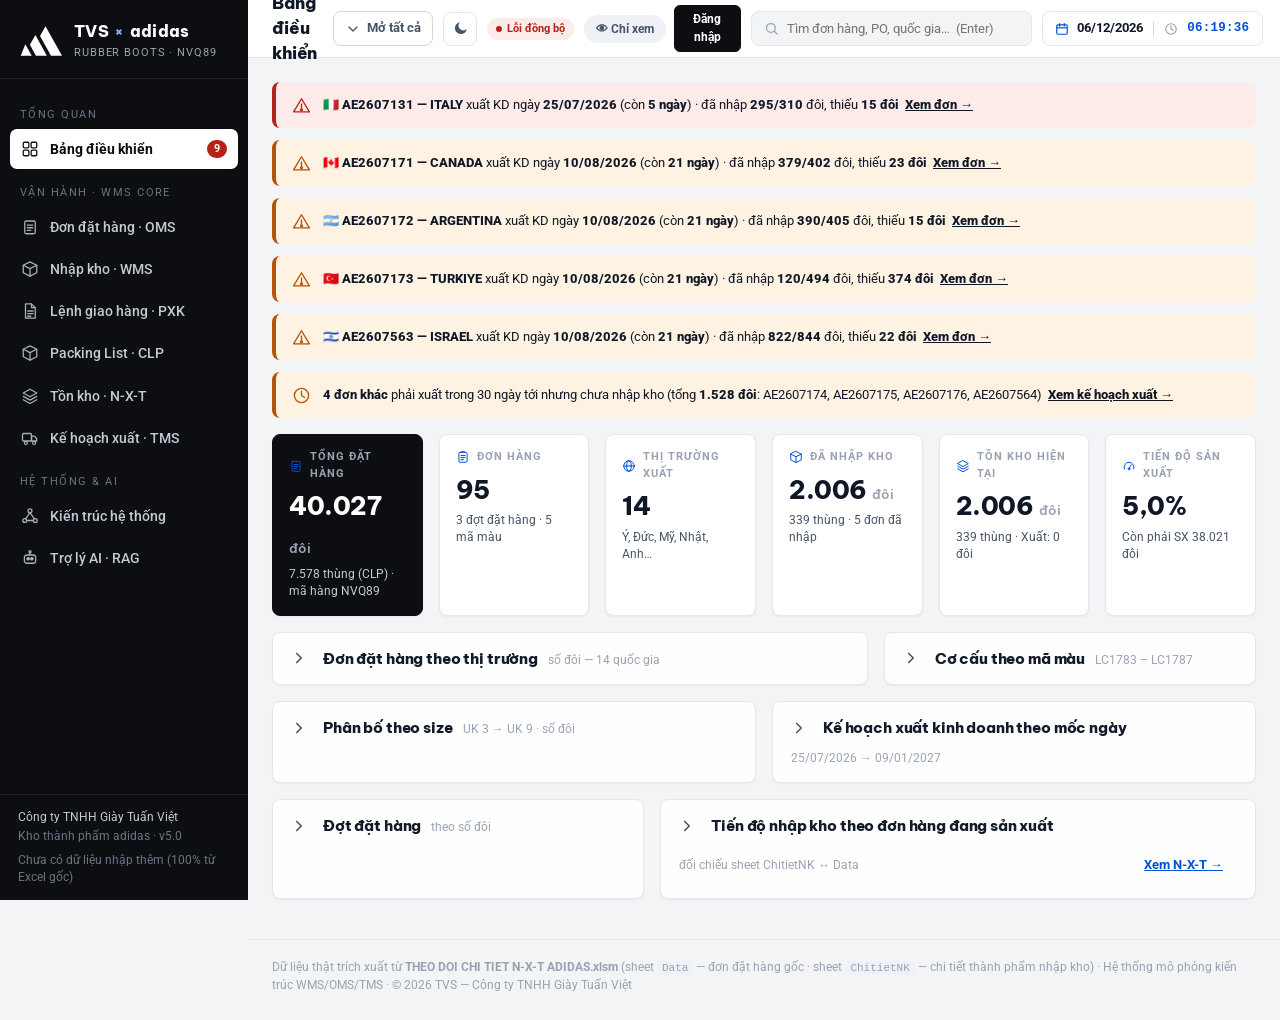
==== TVS-ADIDAS-1FILE.html @ 20b7bfa3 "fix(ui): use theme-aware .row-edited highlight for edited rows in dark and light mode" ====
<!DOCTYPE html>
<html lang="vi">
<head>
<meta charset="UTF-8">
<meta name="viewport" content="width=device-width, initial-scale=1.0">
<!-- BẢN GỘP 1 FILE — sinh tự động bởi tools/build-1file.py (v5.0 · 23/10/2026 14:14) -->
<title>TVS × adidas — Hệ thống quản lý N-X-T Rubber Boots</title>
<meta name="description" content="Hệ thống web quản lý Nhập – Xuất – Tồn thành phẩm Rubber Boots adidas | Công ty TNHH Giày Tuấn Việt (TVS)">
<link rel="icon" href="[data-uri]" type="image/svg+xml">
<meta name="theme-color" content="#0c0e12">
<!-- Font nội dung Roboto + dự phòng tiêu đề Be Vietnam Pro (đủ dấu tiếng Việt) — dùng khi chạy online -->
<link rel="preconnect" href="https://fonts.googleapis.com">
<link rel="preconnect" href="https://fonts.gstatic.com" crossorigin>
<link rel="stylesheet" href="https://fonts.googleapis.com/css2?family=Roboto:wght@400;500;700&family=Be+Vietnam+Pro:wght@600;700;800&display=swap&subset=vietnamese,latin">
<style>
/* ═══════════════════════════════════════════════════════════════════
   TVS × adidas — Hệ thống N-X-T Rubber Boots
   • Tiêu đề: UTM Neo Sans Intel (fallback Be Vietnam Pro — đủ tiếng Việt)
   • Nội dung: Roboto (đủ tiếng Việt)
   • 2 chế độ nền: sáng (mặc định) / tối — tương phản hài hòa
   ═══════════════════════════════════════════════════════════════════ */

/* Font tiêu đề thương hiệu: dùng UTM Neo Sans Intel nếu máy có / đặt tại
   assets/fonts/, nếu không có sẽ tự lùi về Be Vietnam Pro (đủ dấu tiếng Việt) */
@font-face{
  font-family:"UTM Neo Sans Intel";
  src:local("UTM Neo Sans Intel"),
      url("../fonts/UTMNeoSansIntel.woff2") format("woff2"),
      url("../fonts/UTMNeoSansIntel.ttf") format("truetype");
  font-weight:400 800; font-display:swap;
}

:root{
  /* ── Bảng màu SÁNG (mặc định) ── */
  --ink:#0c0e12;            /* sidebar đen than */
  --ink-2:#171a21;
  --paper:#f3f4f6;          /* nền chung */
  --card:#ffffff;
  --soft:#fafbfc;           /* nền phụ nhạt (filters, th) */
  --hover:#f6f8fb;          /* hover hàng bảng */
  --edit:#fff8e6;           /* dòng đã chỉnh sửa (nền sáng) */
  --edit-hover:#fff1cc;
  --edit-border:#f59e0b;
  --line:#e4e7ec;
  --line-2:#d3d8e0;
  --txt:#101828;
  --txt-2:#475467;
  --txt-3:#98a2b3;
  --acc:#0050d8;            /* xanh vận hành */
  --acc-soft:#eaf1ff;
  --ok:#127a3f;  --ok-bg:#e7f6ed;
  --warn:#b45309; --warn-bg:#fef3e2;
  --bad:#b42318; --bad-bg:#fdebe9;
  --neu:#475467; --neu-bg:#eef1f5;
  --sidebar-active:#ffffff; --sidebar-active-txt:#0c0e12;
  --r:8px;
  --shadow:0 1px 2px rgba(16,24,40,.05);
  --shadow-lg:0 12px 32px -8px rgba(16,24,40,.18);
  --mono:"SFMono-Regular",Consolas,"Liberation Mono",Menlo,monospace;
  --head:"UTM Neo Sans Intel","Be Vietnam Pro","Roboto","Segoe UI",Arial,sans-serif;
  --sans:"Roboto","Be Vietnam Pro",-apple-system,BlinkMacSystemFont,"Segoe UI","Helvetica Neue",Arial,sans-serif;
}

/* ── Bảng màu TỐI — tương phản hài hòa (không đen tuyệt đối, dịu mắt) ── */
[data-theme="dark"]{
  --ink:#080b10;
  --ink-2:#11151c;
  --paper:#0f1319;
  --card:#181d25;
  --soft:#1e242e;
  --hover:#222834;
  --edit:#2d2412;           /* dòng đã chỉnh sửa (nền tối — tương phản cao với chữ sáng) */
  --edit-hover:#3a2e16;
  --edit-border:#f59e0b;
  --line:#272d37;
  --line-2:#39414e;
  --txt:#e9edf3;
  --txt-2:#a9b2bf;
  --txt-3:#727c8b;
  --acc:#5b93ff;
  --acc-soft:#15263f;
  --ok:#45cc8b;  --ok-bg:#0f2a1d;
  --warn:#f2b53a; --warn-bg:#31280c;
  --bad:#ff7267;  --bad-bg:#361613;
  --neu:#a9b2bf; --neu-bg:#232a35;
  --sidebar-active:#eaf1ff; --sidebar-active-txt:#0c0e12;
  --shadow:0 1px 2px rgba(0,0,0,.5);
  --shadow-lg:0 14px 34px -8px rgba(0,0,0,.7);
}

*{box-sizing:border-box;margin:0;padding:0}
html{-webkit-text-size-adjust:100%}
body{
  font-family:var(--sans);
  background:var(--paper);
  color:var(--txt);
  font-size:14px;
  line-height:1.5;
}
/* Font tiêu đề (UTM Neo Sans Intel) cho: tiêu đề trang, tên thương hiệu,
   tiêu đề đầu mục thẻ/modal, số liệu KPI lớn, tiêu đề phiếu in */
h1,h2,h3,h4,.font-head,
.topbar-title,.brand-name,.card-h h3,.modal-h h3,.k-val,
.px-title,.px-sec,.px-co{font-family:var(--head);letter-spacing:.005em}
::selection{background:#0050d833}
:root{color-scheme:light}
[data-theme="dark"]{color-scheme:dark}

/* ── Khung app ─────────────────────────────────────────────── */
.app{display:flex;min-height:100vh}
.main{flex:1;min-width:0;display:flex;flex-direction:column}

/* ── Sidebar ───────────────────────────────────────────────── */
.sidebar{
  width:248px;flex-shrink:0;background:var(--ink);color:#e7e9ee;
  display:flex;flex-direction:column;position:sticky;top:0;height:100vh;
  z-index:40;
}
.brand{display:flex;gap:12px;align-items:center;padding:20px 18px 16px;border-bottom:1px solid #ffffff14}
.brand-logo{width:44px;height:34px;color:#fff;display:flex;align-items:flex-end}
.brand-logo svg{width:100%;height:100%}
.brand-name{display:block;font-weight:800;font-size:15.5px;letter-spacing:.02em;color:#fff}
.brand-name em{font-style:normal;color:#8fb3ff;font-weight:600;padding:0 1px}
.brand-sub{display:block;font-size:11px;color:#9aa3b2;letter-spacing:.08em;text-transform:uppercase;margin-top:2px}

.nav{flex:1;overflow-y:auto;padding:14px 10px}
.nav-sec{font-size:10.5px;letter-spacing:.14em;text-transform:uppercase;color:#6b7484;padding:14px 10px 6px}
.n-ico{width:18px;height:18px;flex-shrink:0}
svg.ico{width:14px;height:14px;flex-shrink:0;vertical-align:-2px}
.nav-item{
  display:flex;align-items:center;gap:11px;padding:9px 10px;border-radius:7px;
  color:#c4cad4;cursor:pointer;text-decoration:none;font-size:13.5px;font-weight:500;
  border:1px solid transparent;margin-bottom:2px;transition:background .12s,color .12s;
}
.nav-item .n-ico{width:18px;height:18px;flex-shrink:0;opacity:.85}
.nav-item:hover{background:#ffffff0f;color:#fff}
.nav-item.active{background:#fff;color:var(--ink);font-weight:700}
.nav-item.active .n-ico{opacity:1}
.nav-item .n-badge{margin-left:auto;font-size:10.5px;font-weight:700;background:#ff4d3a;color:#fff;border-radius:99px;padding:1px 7px}
.nav-item.active .n-badge{background:var(--bad)}

.sidebar-foot{padding:14px 18px;border-top:1px solid #ffffff14;font-size:11.5px}
.foot-line{color:#c4cad4}
.foot-line.dim{color:#6b7484;margin-top:2px}

/* ── Topbar ────────────────────────────────────────────────── */
.topbar{
  position:sticky;top:0;z-index:30;background:var(--card);backdrop-filter:blur(8px);
  border-bottom:1px solid var(--line);display:flex;align-items:center;gap:16px;
  padding:0 24px;height:58px;
}
.topbar-title{font-size:16.5px;font-weight:800;letter-spacing:-.01em}
.topbar-tools{margin-left:auto;display:flex;align-items:center;gap:10px}
.global-search{display:flex;align-items:center;gap:8px;background:var(--paper);border:1px solid var(--line);border-radius:8px;padding:7px 12px;width:300px}
.global-search .ico{width:15px;height:15px;color:var(--txt-3)}
.global-search input{border:0;background:transparent;outline:0;font:inherit;font-size:13px;width:100%;color:var(--txt)}
.today-chip{display:flex;align-items:center;gap:8px;border:1px solid var(--line);border-radius:8px;padding:7px 12px;font-weight:700;font-size:12.5px;background:var(--card);white-space:nowrap}
.today-chip .ico{width:14px;height:14px;color:var(--acc)}
.today-chip .clk{color:var(--txt-3)}
.today-chip .clock-sep{width:1px;height:15px;background:var(--line-2);margin:0 2px}
.sys-time{font-family:var(--mono);font-variant-numeric:tabular-nums;font-weight:700;letter-spacing:.02em;color:var(--acc);min-width:64px;display:inline-block;text-align:center}
.theme-btn{display:inline-flex;align-items:center;justify-content:center;width:34px;height:34px;border:1px solid var(--line);border-radius:8px;background:var(--card);color:var(--txt-2);cursor:pointer;flex-shrink:0}
.theme-btn:hover{color:var(--acc);border-color:var(--acc)}
.burger{display:none}

/* ── Nội dung ──────────────────────────────────────────────── */
.content{padding:24px;max-width:1460px;width:100%;margin:0 auto;flex:1}
.page-foot{padding:18px 24px 26px;color:var(--txt-3);font-size:12px;border-top:1px solid var(--line);margin-top:16px}
.page-foot code{font-family:var(--mono);background:var(--neu-bg);padding:1px 5px;border-radius:4px;font-size:11px}

/* ── Thành phần chung ──────────────────────────────────────── */
.card{background:var(--card);border:1px solid var(--line);border-radius:var(--r);box-shadow:var(--shadow)}
.card-h{display:flex;align-items:baseline;gap:10px;padding:15px 18px 0;flex-wrap:wrap}
.card-h h3{font-size:14.5px;font-weight:800;letter-spacing:-.01em}
.card-h .sub{color:var(--txt-3);font-size:12px}
.card-h .spacer{margin-left:auto}
.card-b{padding:14px 18px 18px}

.grid{display:grid;gap:16px}
.g-kpi{grid-template-columns:repeat(6,1fr)}
.g-2{grid-template-columns:1fr 1fr}
.g-3{grid-template-columns:repeat(3,1fr)}
.g-23{grid-template-columns:1.6fr 1fr}
.g-32{grid-template-columns:1fr 1.6fr}
.mt{margin-top:16px}

/* KPI */
.kpi{padding:14px 16px}
.kpi .k-lab{font-size:11px;font-weight:700;letter-spacing:.09em;text-transform:uppercase;color:var(--txt-3);display:flex;align-items:center;gap:7px}
.kpi .k-lab .ico,.kpi .k-lab .n-ico{width:14px;height:14px;color:var(--acc)}
.kpi .k-val{font-size:25px;font-weight:800;letter-spacing:-.02em;margin-top:6px;font-variant-numeric:tabular-nums}
.kpi .k-val small{font-size:12.5px;font-weight:600;color:var(--txt-3);letter-spacing:0}
.kpi .k-sub{font-size:11.5px;color:var(--txt-2);margin-top:3px;font-variant-numeric:tabular-nums}
.kpi.kpi-acc{background:var(--ink);border-color:var(--ink);color:#fff}
.kpi.kpi-acc .k-lab{color:#9aa3b2}.kpi.kpi-acc .k-lab .ico{color:#8fb3ff}
.kpi.kpi-acc .k-sub{color:#c4cad4}

/* Badge trạng thái */
.bdg{display:inline-flex;align-items:center;gap:5px;font-size:11px;font-weight:700;border-radius:99px;padding:2.5px 9px;white-space:nowrap}
.bdg::before{content:"";width:6px;height:6px;border-radius:50%;background:currentColor}
.bdg.ok{color:var(--ok);background:var(--ok-bg)}
.bdg.warn{color:var(--warn);background:var(--warn-bg)}
.bdg.bad{color:var(--bad);background:var(--bad-bg)}
.bdg.neu{color:var(--neu);background:var(--neu-bg)}
.bdg.acc{color:var(--acc);background:var(--acc-soft)}
.bdg.plain::before{display:none}

/* Chip màu sản phẩm */
.color-dot{display:inline-block;width:10px;height:10px;border-radius:3px;margin-right:6px;vertical-align:0;box-shadow:inset 0 0 0 1px rgba(0,0,0,.12)}

/* Cảnh báo */
.alert{border-left:4px solid var(--bad);background:var(--bad-bg);border-radius:8px;padding:13px 16px;display:flex;gap:12px;align-items:flex-start}
.alert.warn{border-color:var(--warn);background:var(--warn-bg)}
.alert .a-ico{width:19px;height:19px;color:var(--bad);flex-shrink:0;margin-top:1px}
.alert.warn .a-ico{color:var(--warn)}
.alert b{font-weight:800}
.alert .a-t{font-size:13px}

/* ── Bảng dữ liệu ──────────────────────────────────────────── */
.tbl-wrap{overflow-x:auto;border-radius:0 0 var(--r) var(--r)}
table.tbl{width:100%;border-collapse:collapse;font-size:12.8px}
.tbl th{
  text-align:left;font-size:10.8px;letter-spacing:.08em;text-transform:uppercase;
  color:var(--txt-3);font-weight:700;padding:9px 12px;border-bottom:1px solid var(--line-2);
  background:var(--soft);white-space:nowrap;position:sticky;top:0;
}
.tbl td{padding:8.5px 12px;border-bottom:1px solid var(--line);vertical-align:middle;white-space:nowrap}
.tbl tr:last-child td{border-bottom:0}
.tbl tbody tr:hover{background:var(--hover)}
.tbl .num{text-align:right;font-variant-numeric:tabular-nums;font-weight:600}
.tbl .mono{font-family:var(--mono);font-size:11.8px}
.tbl .clickable{cursor:pointer}
.tbl .neg{color:var(--bad);font-weight:800}
.tbl .pos{color:var(--ok);font-weight:700}
.tbl tfoot td{background:var(--soft);font-weight:800;border-top:2px solid var(--line-2)}

/* Thanh tiến độ */
.pbar{height:7px;background:var(--neu-bg);border-radius:99px;overflow:hidden;min-width:70px}
.pbar>i{display:block;height:100%;border-radius:99px;background:var(--acc)}
.pbar.ok>i{background:var(--ok)} .pbar.warn>i{background:var(--warn)} .pbar.bad>i{background:var(--bad)}
.pline{display:flex;align-items:center;gap:10px}
.pline .pv{font-size:11.5px;font-weight:700;color:var(--txt-2);font-variant-numeric:tabular-nums;white-space:nowrap}

/* ── Bộ lọc ────────────────────────────────────────────────── */
.filters,.card .filters{display:flex;flex-direction:row;gap:10px;flex-wrap:wrap;align-items:center;padding:14px 18px;border-bottom:1px solid var(--line)}
.f-input,.f-select{
  border:1px solid var(--line-2);border-radius:7px;background:var(--card);font:inherit;
  font-size:12.8px;padding:7.5px 10px;color:var(--txt);outline:0;
}
.f-input:focus,.f-select:focus{border-color:var(--acc);box-shadow:0 0 0 3px #0050d81f}
.f-input{width:220px;flex:0 0 auto}
.f-select{width:auto;min-width:130px;max-width:240px;flex:0 0 auto}
.f-chipcount{font-size:12px;color:var(--txt-2);margin-left:auto;font-variant-numeric:tabular-nums}
.btn{
  display:inline-flex;align-items:center;gap:7px;border:1px solid var(--line-2);background:var(--card);
  border-radius:7px;padding:7.5px 13px;font:inherit;font-size:12.8px;font-weight:700;cursor:pointer;color:var(--txt);
}
.btn:hover{border-color:var(--txt-3)}
.btn.primary{background:var(--ink);border-color:var(--ink);color:#fff}
.btn.primary:hover{background:#000}
.btn.ghost{border-color:transparent;color:var(--acc)}
.btn .ico{width:14px;height:14px}

/* Tabs con trong trang */
.seg{display:inline-flex;background:var(--neu-bg);border-radius:8px;padding:3px;gap:2px}
.seg button{border:0;background:transparent;font:inherit;font-size:12.5px;font-weight:700;color:var(--txt-2);padding:6px 14px;border-radius:6px;cursor:pointer}
.seg button.on{background:var(--card);color:var(--txt);box-shadow:var(--shadow)}

/* Phân trang */
.pager{display:flex;align-items:center;gap:8px;padding:12px 18px;font-size:12.5px;color:var(--txt-2)}
.pager .btn{padding:5px 10px}
.pager .pg-info{margin-left:auto;font-variant-numeric:tabular-nums}

/* ── Modal chi tiết ────────────────────────────────────────── */
.modal-back{position:fixed;inset:0;background:#0c0e12b8;z-index:80;display:none;align-items:flex-start;justify-content:center;padding:5vh 16px;overflow-y:auto}
.modal-back.open{display:flex}
.modal{background:var(--card);border-radius:12px;max-width:880px;width:100%;box-shadow:var(--shadow-lg);overflow:hidden;animation:pop .18s ease}
@keyframes pop{from{transform:translateY(10px);opacity:0}to{transform:none;opacity:1}}
.modal-h{display:flex;align-items:center;gap:12px;padding:16px 20px;border-bottom:1px solid var(--line);background:var(--soft)}
.modal-h h3{font-size:16px;font-weight:800}
.modal-x{margin-left:auto;border:0;background:var(--neu-bg);width:30px;height:30px;border-radius:8px;font-size:15px;cursor:pointer;font-weight:700;color:var(--txt-2)}
.modal-b{padding:18px 20px 22px}

/* Ma trận size */
.size-matrix{display:grid;grid-template-columns:repeat(auto-fit,minmax(86px,1fr));gap:8px}
.sm-cell{border:1px solid var(--line);border-radius:8px;padding:8px 10px;text-align:center}
.sm-cell .s{font-size:10.5px;font-weight:800;letter-spacing:.06em;color:var(--txt-3);text-transform:uppercase}
.sm-cell .v{font-size:17px;font-weight:800;font-variant-numeric:tabular-nums;margin-top:2px}
.sm-cell .m{font-size:10.5px;color:var(--txt-3);font-variant-numeric:tabular-nums}
.sm-cell.hit{border-color:#9db8f0;background:var(--acc-soft)}
.sm-cell.short{border-color:#f0b4ad;background:var(--bad-bg)}
.sm-cell.full{border-color:#a8d9bc;background:var(--ok-bg)}

/* ── Timeline (nhập kho / kế hoạch xuất) ───────────────────── */
.tl{position:relative;padding-left:26px}
.tl::before{content:"";position:absolute;left:8px;top:6px;bottom:6px;width:2px;background:var(--line-2)}
.tl-item{position:relative;padding:0 0 20px}
.tl-item:last-child{padding-bottom:2px}
.tl-dot{position:absolute;left:-26px;top:4px;width:18px;height:18px;border-radius:50%;background:var(--card);border:2px solid var(--acc);display:flex;align-items:center;justify-content:center}
.tl-dot::after{content:"";width:6px;height:6px;border-radius:50%;background:var(--acc)}
.tl-item.done .tl-dot{border-color:var(--ok)} .tl-item.done .tl-dot::after{background:var(--ok)}
.tl-item.late .tl-dot{border-color:var(--bad)} .tl-item.late .tl-dot::after{background:var(--bad)}
.tl-date{font-size:12px;font-weight:800;letter-spacing:.03em;color:var(--txt-2);text-transform:uppercase}
.tl-main{font-size:13.5px;margin-top:2px}

/* ── Sơ đồ kiến trúc WMS ───────────────────────────────────── */
.arch{display:flex;flex-direction:column;gap:14px;align-items:stretch}
.arch-row{display:grid;gap:14px}
.arch-row.r3{grid-template-columns:1fr 1fr 1fr}
.arch-node{border:1.5px solid var(--line-2);border-radius:10px;background:var(--card);padding:14px 16px;position:relative}
.arch-node h4{font-size:13.5px;font-weight:800;display:flex;align-items:center;gap:8px}
.arch-node h4 .tag{font-size:9.5px;font-weight:800;letter-spacing:.1em;background:var(--neu-bg);color:var(--txt-2);border-radius:5px;padding:2px 6px}
.arch-node ul{list-style:none;margin-top:8px;display:flex;flex-direction:column;gap:4px}
.arch-node li{font-size:12.3px;color:var(--txt-2);padding-left:14px;position:relative}
.arch-node li::before{content:"";position:absolute;left:2px;top:7px;width:5px;height:5px;border-radius:2px;background:var(--acc)}
.arch-node.hub{background:var(--ink);border-color:var(--ink);color:#fff}
.arch-node.hub h4{color:#fff}
.arch-node.hub li{color:#c4cad4}
.arch-node.hub li::before{background:#8fb3ff}
.arch-hub-grid{display:grid;grid-template-columns:repeat(5,1fr);gap:10px;margin-top:12px}
.hub-mod{background:#ffffff10;border:1px solid #ffffff22;border-radius:8px;padding:10px;text-align:center}
.hub-mod .hm-ico{width:22px;height:22px;margin:0 auto 6px;color:#8fb3ff}
.hub-mod .hm-t{font-size:11.3px;font-weight:700;color:#e7e9ee;line-height:1.3}
.arch-link{display:flex;justify-content:center;color:var(--txt-3)}
.arch-link svg{width:20px;height:26px}
.arch-flow{font-size:10.5px;font-weight:700;letter-spacing:.06em;text-transform:uppercase;color:var(--txt-3);text-align:center;margin-top:4px}

/* Thẻ RAG */
.rag-card{border:1px solid var(--line);border-radius:10px;padding:14px 16px;background:var(--card);display:flex;gap:14px}
.rag-num{font-size:22px;font-weight:800;color:var(--acc);font-variant-numeric:tabular-nums;line-height:1}
.rag-card h4{font-size:13.5px;font-weight:800}
.rag-card p{font-size:12.3px;color:var(--txt-2);margin-top:4px}
.rag-card .use{margin-top:7px;font-size:11.5px;color:var(--acc);font-weight:700}

/* ── Trợ lý AI ─────────────────────────────────────────────── */
.chat-wrap{display:grid;grid-template-columns:1fr 300px;gap:16px;align-items:start}
.chat{display:flex;flex-direction:column;height:calc(100vh - 210px);min-height:480px}
.chat-log{flex:1;overflow-y:auto;padding:18px;display:flex;flex-direction:column;gap:14px}
.msg{max-width:82%;border-radius:12px;padding:10px 14px;font-size:13.3px;line-height:1.55}
.msg.user{align-self:flex-end;background:var(--ink);color:#fff;border-bottom-right-radius:4px}
.msg.bot{align-self:flex-start;background:var(--paper);border:1px solid var(--line);border-bottom-left-radius:4px}
.msg.bot .steps{display:flex;flex-wrap:wrap;gap:5px;margin-bottom:8px}
.msg.bot .step{font-size:10.3px;font-weight:700;letter-spacing:.04em;background:var(--card);border:1px solid var(--line-2);border-radius:99px;padding:2px 8px;color:var(--txt-2)}
.msg.bot .step.hot{border-color:#9db8f0;color:var(--acc);background:var(--acc-soft)}
.msg.bot table{margin-top:8px;border-collapse:collapse;font-size:12px;background:var(--card);border-radius:6px;overflow:hidden}
.msg.bot table th,.msg.bot table td{border:1px solid var(--line);padding:4.5px 9px;text-align:right}
.msg.bot table th{background:var(--soft);font-size:10.3px;text-transform:uppercase;letter-spacing:.05em;color:var(--txt-3)}
.msg.bot table td:first-child,.msg.bot table th:first-child{text-align:left}
.msg.bot b{font-weight:800}
.chat-in{display:flex;gap:8px;padding:12px;border-top:1px solid var(--line)}
.chat-in input{flex:1;border:1px solid var(--line-2);border-radius:8px;padding:10px 13px;font:inherit;font-size:13.3px;outline:0}
.chat-in input:focus{border-color:var(--acc);box-shadow:0 0 0 3px #0050d81f}
.quick-qs{display:flex;flex-direction:column;gap:7px}
.quick-qs button{text-align:left;border:1px solid var(--line);background:var(--card);border-radius:8px;padding:9px 12px;font:inherit;font-size:12.3px;cursor:pointer;color:var(--txt-2)}
.quick-qs button:hover{border-color:var(--acc);color:var(--acc);background:var(--acc-soft)}

/* ── Phân quyền: viewer bị ẩn mọi nút thao tác dữ liệu ─────── */
.role-viewer .need-edit{display:none!important}
.view-only{display:none}
.role-viewer .view-only{display:inline}
.user-chip{display:inline-flex;align-items:center;gap:6px;font-size:12px;font-weight:700;border-radius:99px;padding:5px 12px;white-space:nowrap}
.user-chip.editor{background:var(--ok-bg);color:var(--ok)}
.user-chip.viewer{background:var(--neu-bg);color:var(--txt-2)}

/* Ghi chú nhỏ */
.note{font-size:11.8px;color:var(--txt-3)}
.legend{display:flex;gap:14px;flex-wrap:wrap;font-size:11.8px;color:var(--txt-2);align-items:center}
.legend .l-i{display:flex;align-items:center;gap:6px}
.legend .sw{width:10px;height:10px;border-radius:3px}

/* Heat cell */
.heat{display:inline-block;min-width:46px;text-align:right;padding:2px 7px;border-radius:5px;font-variant-numeric:tabular-nums;font-weight:600}

/* ── Form nhập liệu ────────────────────────────────────────── */
.frm label{display:flex;flex-direction:column;gap:4px;font-size:11.5px;font-weight:700;color:var(--txt-2);letter-spacing:.02em}
.frm input,.frm select{
  border:1px solid var(--line-2);border-radius:7px;padding:8px 10px;font:inherit;font-size:13px;
  font-weight:500;color:var(--txt);outline:0;background:var(--card);width:100%;
}
.frm input:focus,.frm select:focus{border-color:var(--acc);box-shadow:0 0 0 3px #0050d81f}
.cell-in{border:1px solid var(--line-2);border-radius:6px;padding:5px 8px;font:inherit;font-size:12.8px;width:90px;text-align:right;outline:0;font-variant-numeric:tabular-nums;background:var(--card);color:var(--txt)}
.f-input,.f-select{color:var(--txt)}
.cell-in:focus{border-color:var(--acc);box-shadow:0 0 0 2px #0050d81f}
.cell-in.bad{border-color:var(--bad);background:var(--bad-bg)}
.cell-in.note-in{width:130px;text-align:left}
.btn.small{padding:4.5px 9px;font-size:11.8px;border-radius:6px}
.btn.danger{color:var(--bad);border-color:#f0b4ad}
.btn.danger:hover{background:var(--bad-bg)}
.btn:disabled{opacity:.45;cursor:not-allowed}
.modal.wide{max-width:1080px}

/* Wizard */
.steps-bar{display:flex;gap:8px;margin-bottom:14px;flex-wrap:wrap}
.stp{font-size:11.5px;font-weight:800;padding:5px 12px;border-radius:99px;background:var(--neu-bg);color:var(--txt-3)}
.stp.on{background:var(--ink);color:#fff}
.stp.done{background:var(--ok-bg);color:var(--ok)}
.chk-list{border:1px solid var(--line);border-radius:8px;max-height:34vh;overflow-y:auto}
.chkline{display:flex;align-items:center;gap:10px;padding:8px 12px;border-bottom:1px solid var(--line);font-size:12.8px;cursor:pointer}
.chkline:last-child{border-bottom:0}
.chkline:hover{background:var(--hover)}
.chkline.sel{background:var(--acc-soft)}
.chkline input{accent-color:var(--acc);width:15px;height:15px}
.chkline .num-col{width:104px;text-align:right;font-variant-numeric:tabular-nums;font-weight:700;flex-shrink:0}
.chkline.chk-head{background:var(--soft);font-size:10.5px;font-weight:800;letter-spacing:.05em;
  text-transform:uppercase;color:var(--txt-3);cursor:default;border-bottom:1px solid var(--line-2);
  border-radius:8px 8px 0 0;padding:7px 12px}
.chkline.chk-head:hover{background:var(--soft)}
.chkline.chk-head .num-col{font-weight:800}
.pos{color:var(--ok);font-weight:700}
.spin{width:38px;height:38px;border:4px solid var(--neu-bg);border-top-color:var(--acc);border-radius:50%;margin:0 auto;animation:spn .8s linear infinite}
@keyframes spn{to{transform:rotate(360deg)}}

/* Toast */
#toasts{position:fixed;right:18px;bottom:18px;z-index:120;display:flex;flex-direction:column;gap:8px;max-width:380px}
.toast{background:var(--ink);color:#fff;border-radius:10px;padding:11px 15px;font-size:12.8px;box-shadow:var(--shadow-lg);animation:tin .22s ease;border-left:4px solid var(--acc)}
.toast.ok{border-left-color:#3ccb7f}
.toast.warn{border-left-color:#f2a20c}
.toast.out{opacity:0;transform:translateY(6px);transition:all .3s}
@keyframes tin{from{opacity:0;transform:translateY(8px)}to{opacity:1;transform:none}}

/* ── Phiếu xuất kho (mẫu 03/XKNB) ──────────────────────────── */
.phieu-wrap{background:#eef0f3;padding:18px;display:flex;flex-direction:column;gap:18px}
.px-page{background:#fff;border:1px solid var(--line-2);padding:22px 26px 14px;font-size:12px;line-height:1.45;color:#111;max-width:960px;margin:0 auto;width:100%;display:flex;flex-direction:column;position:relative;box-shadow:0 1px 4px rgba(16,24,40,.08)}
.px-page.land{max-width:1200px}
.px-orient{display:inline-flex;background:var(--neu-bg);border-radius:7px;padding:2px;gap:2px}
.px-orient button{border:0;background:transparent;font:inherit;font-size:11.5px;font-weight:700;color:var(--txt-2);padding:4px 11px;border-radius:5px;cursor:pointer;display:inline-flex;align-items:center;gap:5px}
.px-orient button.on{background:var(--ink);color:#fff}
.px-cont-info{font-size:11.5px;color:#333;border:1px dotted #c9ced6;border-radius:6px;padding:6px 10px;margin-bottom:8px}
.px-carry td,td.px-carry{text-align:right!important;color:#667085;font-style:italic;border-left:1px solid #6b7280!important;border-right:1px solid #6b7280!important}
.px-foot{display:flex;justify-content:space-between;gap:10px;border-top:1px solid #c9ced6;margin-top:auto;padding-top:6px;font-size:10.2px;color:#555;flex-shrink:0}
.px-foot .px-pageno{font-weight:800;color:#111}
.px-mix{font-size:9.6px;font-weight:600;color:#333;white-space:nowrap}
.mix-bd{font-size:11px;color:var(--txt-2);font-weight:600}
.row-mix{background:var(--edit)}
.phieu{background:#fff;border:1px solid var(--line-2);padding:22px 26px;font-size:12px;color:#111;max-width:960px;margin:0 auto}
.px-head{display:flex;justify-content:space-between;gap:18px;align-items:flex-start}
.px-co{font-weight:800;font-size:13px}
.px-co-sub{font-size:11px;color:#333}
.px-form-no{text-align:right;font-size:10.2px;max-width:330px;color:#333}
.px-title{text-align:center;font-size:19px;font-weight:800;letter-spacing:.02em;margin:14px 0 12px}
.px-info{display:grid;grid-template-columns:1fr 1fr;gap:0 26px}
.px-row{display:flex;border-bottom:1px dotted #c9ced6;padding:3.5px 0;gap:8px}
.px-lab{width:158px;flex-shrink:0;font-weight:700;color:#333;font-size:11.2px}
.px-val{flex:1;font-size:11.8px}
.px-sec{font-weight:800;font-size:12.5px;margin:14px 0 6px;letter-spacing:.04em}
.px-tbl{width:100%;border-collapse:collapse;font-size:11px}
.px-tbl th,.px-tbl td{border:1px solid #6b7280;padding:3.5px 5px;text-align:left}
.px-tbl th{background:#f1f3f6;font-size:10px;text-transform:uppercase;letter-spacing:.02em;text-align:center}
.px-tbl .nw{white-space:nowrap}
.px-tbl .c{text-align:center}.px-tbl .r{text-align:right;font-variant-numeric:tabular-nums}
.px-tbl .px-total td{font-weight:800;background:#f7f8fa}
/* Khối ký xác nhận — theo hình mẫu: dải tiêu đề navy, 6 vai trò */
.px-sign-tbl{width:100%;border-collapse:collapse;margin-top:8px;table-layout:fixed}
.px-sign-tbl th{
  background:#1f4e79;color:#fff;font-size:10.8px;font-weight:800;letter-spacing:.02em;
  border:1px solid #16385a;padding:5px 4px;text-align:left;
}
.px-sign-tbl td{border:1px solid #9aa3b2;border-top:0;vertical-align:top;padding:7px 8px 6px;font-size:10.6px}
.px-sign-tbl .px-ky{color:#555;font-style:italic}
.px-sign-tbl .px-sign-space{height:92px}   /* ô to — đủ chỗ chữ ký + ghi họ tên */
.px-sign-tbl i{font-style:normal;color:#111;display:block;border-top:1px dotted #c9ced6;padding-top:4px}

/* Chế độ NÉN (tự co dòng khi trang cuối ít dòng + khối ký) */
.px-page.compact .px-tbl th{padding:2.5px 4px;font-size:9.4px}
.px-page.compact .px-tbl td{padding:2px 4px;font-size:10px}
.px-page.compact .px-mix{font-size:8.8px}
.px-page.compact .px-sign-tbl th{padding:3.5px 4px;font-size:10px}
.px-page.compact .px-sign-tbl td{padding:3px 5px;font-size:9.6px}
.px-page.compact .px-sign-tbl .px-sign-space{height:64px}
.px-page.compact .px-sec{margin:8px 0 4px}
.px-page.compact .px-cont-info{padding:4px 8px;margin-bottom:5px}
.px-carry-d{font-size:11px;color:#667085;font-style:italic;text-align:right;padding:8px 2px}

/* Vùng in tách riêng — gắn thẳng vào <body>, thoát mọi khung modal/overflow
   (khắc phục lỗi trang 2+ bị mất nội dung khi in) */
#printRoot{display:none}

/* Print — phiếu phân trang, mỗi .px-page = đúng 1 tờ giấy có "Trang i/n"
   (hướng giấy đứng/ngang do JS bơm rule @page{size:A4 …} theo lựa chọn) */
@page{margin:9mm}
@media print{
  .sidebar,.topbar,.scrim,#toasts{display:none}
  .content{padding:0;max-width:none}
  .card{box-shadow:none;break-inside:avoid}
  body.print-phieu .app,body.print-phieu .modal-back,body.print-phieu #toasts{display:none!important}
  body.print-phieu #printRoot{display:block}
  body.print-phieu #printRoot .px-page{
    border:0;box-shadow:none;max-width:none;margin:0;padding:0;
    page-break-after:always;break-after:page;display:flex;flex-direction:column;position:relative;
    height:276mm;overflow:hidden;   /* khoá đúng 1 tờ A4 đứng — không cho lấn trang sau */
  }
  body.print-phieu #printRoot .px-page.land{height:189mm}   /* A4 ngang */
  body.print-phieu #printRoot .px-page:last-child{page-break-after:auto}
  body.print-phieu #printRoot .px-foot{position:static;margin-top:auto;background:#fff;flex-shrink:0}
  .px-sign-tbl th{-webkit-print-color-adjust:exact;print-color-adjust:exact}
}

/* ── Responsive ────────────────────────────────────────────── */
.scrim{position:fixed;inset:0;background:#0c0e1280;z-index:35;display:none}
@media (max-width:1200px){
  .g-kpi{grid-template-columns:repeat(3,1fr)}
  .g-23,.g-32,.g-3{grid-template-columns:1fr 1fr}
  .chat-wrap{grid-template-columns:1fr}
  .quick-qs{flex-direction:row;flex-wrap:wrap}
}
@media (max-width:860px){
  .sidebar{position:fixed;left:-260px;transition:left .2s ease}
  .sidebar.open{left:0}
  .scrim.show{display:block}
  .burger{display:flex;flex-direction:column;gap:4px;border:0;background:transparent;cursor:pointer;padding:6px}
  .burger span{width:20px;height:2px;background:var(--txt);border-radius:2px}
  .global-search{width:170px}
  .g-kpi,.g-2,.g-3,.g-23,.g-32{grid-template-columns:1fr}
  .arch-row.r3{grid-template-columns:1fr}
  .arch-hub-grid{grid-template-columns:repeat(2,1fr)}
  .content{padding:14px}
  .today-chip{display:none}
}

/* Tên màu tiếng Việt hiển thị cạnh mã màu */
.col-vn{display:inline-block;margin-left:6px;font-size:10.5px;font-weight:700;color:var(--txt-2);
  background:var(--neu-bg);border-radius:4px;padding:1px 6px;white-space:nowrap}

/* ── v4.8: Sửa đơn đặt hàng ngay trên màn hình OMS ─────────────── */
.act-cell{white-space:nowrap}
.act-cell .btn{margin-right:4px}
.act-cell .btn:last-child{margin-right:0}
.tbl tbody tr.row-editing{background:var(--acc-soft)}
.tbl tbody tr.row-editing td{vertical-align:middle}
.tbl tbody tr.row-editing:hover{background:var(--acc-soft)}
.tbl tbody tr.row-edited{background:var(--edit);color:var(--txt)}
.tbl tbody tr.row-edited:hover{background:var(--edit-hover)}
.tbl tbody tr.row-edited td:first-child{box-shadow:inset 3px 0 0 var(--edit-border)}

/* ── v4.9: Báo cáo N-X-T theo kỳ (khối cột theo size) ─────────── */
.rp-f{display:flex;align-items:center;gap:7px;font-size:12.5px;font-weight:700;color:var(--txt-2)}
.tbl th.rp-blk{text-align:center;border-left:2px solid var(--line-2);background:var(--soft);letter-spacing:.03em}
.tbl th.rp-sum,.tbl td.rp-sum{background:var(--neu-bg)}
.tbl.rp-wide th,.tbl.rp-wide td{white-space:nowrap}
.tbl.rp-wide thead tr:first-child th{position:relative}

/* ── v4.10: Sổ xuống / thu gọn khối trên mọi màn hình ─────────── */
.card.clp > .card-h{cursor:pointer;user-select:none;transition:padding .15s}
.clp-chev{flex:0 0 auto;width:24px;height:24px;padding:0;margin:-2px 2px -2px -4px;border:0;border-radius:6px;
  background:transparent;color:var(--txt-2);cursor:pointer;display:inline-flex;align-items:center;justify-content:center;align-self:center}
.clp-chev svg{width:18px;height:18px;transition:transform .18s ease}
.clp-chev:hover{background:var(--neu-bg);color:var(--txt)}
.card.collapsed > .card-h .clp-chev svg{transform:rotate(-90deg)}
.card.clp > .card-h:hover .clp-chev{background:var(--neu-bg);color:var(--txt)}
.card.collapsed > *:not(.card-h){display:none!important}
.card.collapsed > .card-h{padding-bottom:15px}
.card.clp.collapsed{background:var(--card);opacity:.985}
/* Nút Mở/Thu gọn tất cả trên topbar */
.clp-all-btn{display:inline-flex;align-items:center;gap:6px;font:inherit;font-size:12.5px;font-weight:700;
  color:var(--txt-2);background:var(--card);border:1px solid var(--line-2);border-radius:8px;
  padding:7px 11px;cursor:pointer;white-space:nowrap}
.clp-all-btn:hover{border-color:var(--acc);color:var(--acc)}
.clp-all-btn .ico{width:16px;height:16px}
@media(max-width:720px){.clp-all-btn span{display:none}}

/* ── v4.10.1: thu gọn phần bảng OMS (giữ toolbar/lọc) ─────────── */
#tblArea.clp-hidden{display:none!important}
.clp-bar{cursor:pointer;user-select:none}
.clp-bar .clp-chev{margin-right:2px}
.clp-bar.collapsed .clp-chev svg{transform:rotate(-90deg)}

</style>
</head>
<body>

<div id="app" class="app">

  <!-- ══════════ SIDEBAR ══════════ -->
  <aside class="sidebar" id="sidebar">
    <div class="brand">
      <div class="brand-logo">
        <svg viewBox="0 0 48 32" aria-hidden="true">
          <polygon points="30,0 48,32 36,32 24,10.5" fill="currentColor"/>
          <polygon points="19,9.5 31.5,32 19.5,32 13,20.2" fill="currentColor"/>
          <polygon points="8,19.5 15,32 3,32" fill="currentColor"/>
        </svg>
      </div>
      <div class="brand-text">
        <span class="brand-name">TVS <em>×</em> adidas</span>
        <span class="brand-sub">Rubber Boots · NVQ89</span>
      </div>
    </div>

    <nav class="nav" id="nav"><!-- render bởi app.js --></nav>

    <div class="sidebar-foot">
      <div class="foot-line">Công ty TNHH Giày Tuấn Việt</div>
      <div class="foot-line dim">Kho thành phẩm adidas · v5.0</div>
      <div class="foot-line dim" id="localInfo" style="margin-top:6px"></div>
    </div>
  </aside>

  <!-- ══════════ MAIN ══════════ -->
  <div class="main">
    <header class="topbar">
      <button class="burger" id="burger" aria-label="Menu">
        <span></span><span></span><span></span>
      </button>
      <div class="topbar-title" id="pageTitle">Bảng điều khiển</div>
      <div class="topbar-tools">
        <button class="theme-btn" id="themeBtn" title="Đổi nền sáng / tối" aria-label="Đổi nền sáng / tối"></button>
        <span id="syncChip"></span>
        <span id="userChip" style="display:flex;align-items:center;gap:8px"></span>
        <div class="global-search">
          <svg viewBox="0 0 24 24" class="ico"><circle cx="11" cy="11" r="7" fill="none" stroke="currentColor" stroke-width="2"/><line x1="16.5" y1="16.5" x2="21" y2="21" stroke="currentColor" stroke-width="2" stroke-linecap="round"/></svg>
          <input id="globalSearch" type="text" placeholder="Tìm đơn hàng, PO, quốc gia…  (Enter)">
        </div>
        <div class="today-chip" title="Ngày giờ hệ thống máy tính (cập nhật realtime)">
          <svg viewBox="0 0 24 24" class="ico"><rect x="3" y="5" width="18" height="16" rx="2" fill="none" stroke="currentColor" stroke-width="2"/><line x1="3" y1="10" x2="21" y2="10" stroke="currentColor" stroke-width="2"/><line x1="8" y1="2.5" x2="8" y2="7" stroke="currentColor" stroke-width="2" stroke-linecap="round"/><line x1="16" y1="2.5" x2="16" y2="7" stroke="currentColor" stroke-width="2" stroke-linecap="round"/></svg>
          <span id="sysDate">—/—/—</span>
          <span class="clock-sep"></span>
          <svg viewBox="0 0 24 24" class="ico clk"><circle cx="12" cy="12" r="9" fill="none" stroke="currentColor" stroke-width="2"/><path d="M12 6.5V12l3.6 2.2" fill="none" stroke="currentColor" stroke-width="2" stroke-linecap="round" stroke-linejoin="round"/></svg>
          <span id="sysTime" class="sys-time">--:--:--</span>
        </div>
      </div>
    </header>

    <main class="content" id="view"><!-- các trang render tại đây --></main>

    <footer class="page-foot">
      Dữ liệu thật trích xuất từ <b>THEO DOI CHI TIET N-X-T ADIDAS.xlsm</b> (sheet <code>Data</code> — đơn đặt hàng gốc · sheet <code>ChitietNK</code> — chi tiết thành phẩm nhập kho)
      · Hệ thống mô phỏng kiến trúc WMS/OMS/TMS · © 2026 TVS — Công ty TNHH Giày Tuấn Việt
    </footer>
  </div>
</div>

<div class="scrim" id="scrim"></div>

<!-- Dữ liệu thật + lớp lưu trữ động + lõi ứng dụng -->
<!-- ── assets/js/data.js ── -->
<script>
/* ===== TVS x adidas Rubber Boots — DỮ LIỆU THẬT trích xuất từ file Excel =====
   Nguồn: THEO DOI CHI TIET N-X-T ADIDAS.xlsm (sheet Data + ChitietNK)
   Nhập kho: dữ liệu nguồn từ 'chi tiet nhap kho theo ngay.xlsx' (cập nhật 30/07/2026).
   Đây là DỮ LIỆU GỐC BAN ĐẦU — người dùng vẫn sửa/xóa/thêm được trên web (có nhật ký). */

window.TVS_META = {
  "company": "Công ty TNHH Giày Tuấn Việt",
  "companyShort": "TVS",
  "brand": "adidas",
  "product": "Rubber Boots — Thành phẩm",
  "itemCode": "NVQ89",
  "packing": 6,
  "source": "THEO DOI CHI TIET N-X-T ADIDAS.xlsm",
  "sheets": {
    "orders": "Data — DATA ĐƠN ĐẶT HÀNG GỐC",
    "receipts": "ChitietNK — CHI TIẾT THÀNH PHẨM ADIDAS NHẬP KHO"
  },
  "today": "2026-07-20",
  "totalPairs": 40027,
  "totalCartons": 6909,
  "colorVN": {
    "LC1783": "MÀU ĐEN",
    "LC1786": "MÀU NÂU",
    "LC1787": "MÀU RÊU",
    "LC1785": "MÀU HỒNG RUỐC",
    "LC1784": "MÀU BEIGE"
  },
  "transfers": [
    {
      "ord": "AE2607205",
      "ctryFrom": "UNITED KINGDOM",
      "ctryTo": "GERMANY",
      "poFrom": "0903082430-1",
      "poTo": "0903203968-1"
    }
  ],
  "ordersUpdatedAt": "2026-08-03"
};

window.TVS_ORDERS = [{"d": "2026-07-25", "ctry": "ITALY", "ord": "AE2607131", "po": "0903080022-1", "col": "LC1783", "sz": "UK 4", "prs": 60, "ctn": 10, "bat": 1}, {"d": "2026-07-25", "ctry": "ITALY", "ord": "AE2607131", "po": "0903080022-1", "col": "LC1783", "sz": "UK 5", "prs": 65, "ctn": 11, "bat": 1}, {"d": "2026-07-25", "ctry": "ITALY", "ord": "AE2607131", "po": "0903080022-1", "col": "LC1783", "sz": "UK 6", "prs": 65, "ctn": 11, "bat": 1}, {"d": "2026-07-25", "ctry": "ITALY", "ord": "AE2607131", "po": "0903080022-1", "col": "LC1783", "sz": "UK 7", "prs": 55, "ctn": 10, "bat": 1}, {"d": "2026-07-25", "ctry": "ITALY", "ord": "AE2607131", "po": "0903080022-1", "col": "LC1783", "sz": "UK 8", "prs": 50, "ctn": 9, "bat": 1}, {"d": "2026-07-25", "ctry": "ITALY", "ord": "AE2607131", "po": "0903080022-1", "col": "LC1783", "sz": "UK 9", "prs": 15, "ctn": 3, "bat": 1}, {"d": "2026-08-10", "ctry": "ARGENTINA", "ord": "AE2607172", "po": "0903082676-1", "col": "LC1783", "sz": "UK 3", "prs": 4, "ctn": 1, "bat": 1}, {"d": "2026-08-10", "ctry": "ARGENTINA", "ord": "AE2607172", "po": "0903082676-1", "col": "LC1783", "sz": "UK 4", "prs": 48, "ctn": 8, "bat": 1}, {"d": "2026-08-10", "ctry": "ARGENTINA", "ord": "AE2607172", "po": "0903082676-1", "col": "LC1783", "sz": "UK 5", "prs": 103, "ctn": 18, "bat": 1}, {"d": "2026-08-10", "ctry": "ARGENTINA", "ord": "AE2607172", "po": "0903082676-1", "col": "LC1783", "sz": "UK 6", "prs": 112, "ctn": 19, "bat": 1}, {"d": "2026-08-10", "ctry": "ARGENTINA", "ord": "AE2607172", "po": "0903082676-1", "col": "LC1783", "sz": "UK 7", "prs": 81, "ctn": 14, "bat": 1}, {"d": "2026-08-10", "ctry": "ARGENTINA", "ord": "AE2607172", "po": "0903082676-1", "col": "LC1783", "sz": "UK 8", "prs": 46, "ctn": 8, "bat": 1}, {"d": "2026-08-10", "ctry": "ARGENTINA", "ord": "AE2607172", "po": "0903082676-1", "col": "LC1783", "sz": "UK 9", "prs": 11, "ctn": 2, "bat": 1}, {"d": "2026-08-10", "ctry": "ARGENTINA", "ord": "AE2607174", "po": "0903082666-1", "col": "LC1786", "sz": "UK 3", "prs": 4, "ctn": 1, "bat": 1}, {"d": "2026-08-10", "ctry": "ARGENTINA", "ord": "AE2607174", "po": "0903082666-1", "col": "LC1786", "sz": "UK 4", "prs": 50, "ctn": 9, "bat": 1}, {"d": "2026-08-10", "ctry": "ARGENTINA", "ord": "AE2607174", "po": "0903082666-1", "col": "LC1786", "sz": "UK 5", "prs": 107, "ctn": 18, "bat": 1}, {"d": "2026-08-10", "ctry": "ARGENTINA", "ord": "AE2607174", "po": "0903082666-1", "col": "LC1786", "sz": "UK 6", "prs": 116, "ctn": 20, "bat": 1}, {"d": "2026-08-10", "ctry": "ARGENTINA", "ord": "AE2607174", "po": "0903082666-1", "col": "LC1786", "sz": "UK 7", "prs": 84, "ctn": 14, "bat": 1}, {"d": "2026-08-10", "ctry": "ARGENTINA", "ord": "AE2607174", "po": "0903082666-1", "col": "LC1786", "sz": "UK 8", "prs": 48, "ctn": 8, "bat": 1}, {"d": "2026-08-10", "ctry": "ARGENTINA", "ord": "AE2607174", "po": "0903082666-1", "col": "LC1786", "sz": "UK 9", "prs": 11, "ctn": 2, "bat": 1}, {"d": "2026-08-10", "ctry": "CANADA", "ord": "AE2607171", "po": "0903083861-1", "col": "LC1783", "sz": "UK 4", "prs": 22, "ctn": 4, "bat": 1}, {"d": "2026-08-10", "ctry": "CANADA", "ord": "AE2607171", "po": "0903083861-1", "col": "LC1783", "sz": "UK 5", "prs": 71, "ctn": 12, "bat": 1}, {"d": "2026-08-10", "ctry": "CANADA", "ord": "AE2607171", "po": "0903083861-1", "col": "LC1783", "sz": "UK 6", "prs": 116, "ctn": 20, "bat": 1}, {"d": "2026-08-10", "ctry": "CANADA", "ord": "AE2607171", "po": "0903083861-1", "col": "LC1783", "sz": "UK 7", "prs": 110, "ctn": 19, "bat": 1}, {"d": "2026-08-10", "ctry": "CANADA", "ord": "AE2607171", "po": "0903083861-1", "col": "LC1783", "sz": "UK 8", "prs": 60, "ctn": 10, "bat": 1}, {"d": "2026-08-10", "ctry": "CANADA", "ord": "AE2607171", "po": "0903083861-1", "col": "LC1783", "sz": "UK 9", "prs": 23, "ctn": 4, "bat": 1}, {"d": "2026-08-10", "ctry": "CHILE", "ord": "AE2607175", "po": "0903081731-1", "col": "LC1786", "sz": "UK 4", "prs": 1, "ctn": 1, "bat": 1}, {"d": "2026-08-10", "ctry": "CHILE", "ord": "AE2607175", "po": "0903081731-1", "col": "LC1786", "sz": "UK 5", "prs": 2, "ctn": 1, "bat": 1}, {"d": "2026-08-10", "ctry": "CHILE", "ord": "AE2607175", "po": "0903081731-1", "col": "LC1786", "sz": "UK 6", "prs": 3, "ctn": 1, "bat": 1}, {"d": "2026-08-10", "ctry": "CHILE", "ord": "AE2607175", "po": "0903081731-1", "col": "LC1786", "sz": "UK 7", "prs": 3, "ctn": 1, "bat": 1}, {"d": "2026-08-10", "ctry": "CHILE", "ord": "AE2607175", "po": "0903081731-1", "col": "LC1786", "sz": "UK 8", "prs": 1, "ctn": 1, "bat": 1}, {"d": "2026-08-10", "ctry": "ISRAEL", "ord": "AE2607563", "po": "0903078126-1", "col": "LC1783", "sz": "UK 3", "prs": 11, "ctn": 2, "bat": 1}, {"d": "2026-08-10", "ctry": "ISRAEL", "ord": "AE2607563", "po": "0903078126-1", "col": "LC1783", "sz": "UK 4", "prs": 127, "ctn": 22, "bat": 1}, {"d": "2026-08-10", "ctry": "ISRAEL", "ord": "AE2607563", "po": "0903078126-1", "col": "LC1783", "sz": "UK 5", "prs": 275, "ctn": 46, "bat": 1}, {"d": "2026-08-10", "ctry": "ISRAEL", "ord": "AE2607563", "po": "0903078126-1", "col": "LC1783", "sz": "UK 6", "prs": 284, "ctn": 48, "bat": 1}, {"d": "2026-08-10", "ctry": "ISRAEL", "ord": "AE2607563", "po": "0903078126-1", "col": "LC1783", "sz": "UK 7", "prs": 122, "ctn": 21, "bat": 1}, {"d": "2026-08-10", "ctry": "ISRAEL", "ord": "AE2607563", "po": "0903078126-1", "col": "LC1783", "sz": "UK 8", "prs": 21, "ctn": 4, "bat": 1}, {"d": "2026-08-10", "ctry": "ISRAEL", "ord": "AE2607563", "po": "0903078126-1", "col": "LC1783", "sz": "UK 9", "prs": 4, "ctn": 1, "bat": 1}, {"d": "2026-08-10", "ctry": "ISRAEL", "ord": "AE2607564", "po": "0903078135-1", "col": "LC1786", "sz": "UK 3", "prs": 13, "ctn": 3, "bat": 1}, {"d": "2026-08-10", "ctry": "ISRAEL", "ord": "AE2607564", "po": "0903078135-1", "col": "LC1786", "sz": "UK 4", "prs": 118, "ctn": 20, "bat": 1}, {"d": "2026-08-10", "ctry": "ISRAEL", "ord": "AE2607564", "po": "0903078135-1", "col": "LC1786", "sz": "UK 5", "prs": 238, "ctn": 40, "bat": 1}, {"d": "2026-08-10", "ctry": "ISRAEL", "ord": "AE2607564", "po": "0903078135-1", "col": "LC1786", "sz": "UK 6", "prs": 257, "ctn": 43, "bat": 1}, {"d": "2026-08-10", "ctry": "ISRAEL", "ord": "AE2607564", "po": "0903078135-1", "col": "LC1786", "sz": "UK 7", "prs": 115, "ctn": 20, "bat": 1}, {"d": "2026-08-10", "ctry": "ISRAEL", "ord": "AE2607564", "po": "0903078135-1", "col": "LC1786", "sz": "UK 8", "prs": 27, "ctn": 5, "bat": 1}, {"d": "2026-08-10", "ctry": "ISRAEL", "ord": "AE2607564", "po": "0903078135-1", "col": "LC1786", "sz": "UK 9", "prs": 5, "ctn": 1, "bat": 1}, {"d": "2026-08-10", "ctry": "TURKIYE", "ord": "AE2607173", "po": "0903082520-1", "col": "LC1783", "sz": "UK 4", "prs": 94, "ctn": 16, "bat": 1}, {"d": "2026-08-10", "ctry": "TURKIYE", "ord": "AE2607173", "po": "0903082520-1", "col": "LC1783", "sz": "UK 5", "prs": 161, "ctn": 27, "bat": 1}, {"d": "2026-08-10", "ctry": "TURKIYE", "ord": "AE2607173", "po": "0903082520-1", "col": "LC1783", "sz": "UK 6", "prs": 153, "ctn": 26, "bat": 1}, {"d": "2026-08-10", "ctry": "TURKIYE", "ord": "AE2607173", "po": "0903082520-1", "col": "LC1783", "sz": "UK 7", "prs": 84, "ctn": 14, "bat": 1}, {"d": "2026-08-10", "ctry": "TURKIYE", "ord": "AE2607173", "po": "0903082520-1", "col": "LC1783", "sz": "UK 8", "prs": 1, "ctn": 1, "bat": 1}, {"d": "2026-08-10", "ctry": "TURKIYE", "ord": "AE2607173", "po": "0903082520-1", "col": "LC1783", "sz": "UK 9", "prs": 1, "ctn": 1, "bat": 1}, {"d": "2026-08-10", "ctry": "TURKIYE", "ord": "AE2607176", "po": "0903082512-1", "col": "LC1786", "sz": "UK 4", "prs": 66, "ctn": 11, "bat": 1}, {"d": "2026-08-10", "ctry": "TURKIYE", "ord": "AE2607176", "po": "0903082512-1", "col": "LC1786", "sz": "UK 5", "prs": 107, "ctn": 18, "bat": 1}, {"d": "2026-08-10", "ctry": "TURKIYE", "ord": "AE2607176", "po": "0903082512-1", "col": "LC1786", "sz": "UK 6", "prs": 99, "ctn": 17, "bat": 1}, {"d": "2026-08-10", "ctry": "TURKIYE", "ord": "AE2607176", "po": "0903082512-1", "col": "LC1786", "sz": "UK 7", "prs": 51, "ctn": 9, "bat": 1}, {"d": "2026-08-10", "ctry": "TURKIYE", "ord": "AE2607176", "po": "0903082512-1", "col": "LC1786", "sz": "UK 8", "prs": 1, "ctn": 1, "bat": 1}, {"d": "2026-08-10", "ctry": "TURKIYE", "ord": "AE2607176", "po": "0903082512-1", "col": "LC1786", "sz": "UK 9", "prs": 1, "ctn": 1, "bat": 1}, {"d": "2026-08-25", "ctry": "CANADA", "ord": "AE2607212", "po": "0903082757-1", "col": "LC1786", "sz": "UK 4", "prs": 24, "ctn": 4, "bat": 1}, {"d": "2026-08-25", "ctry": "CANADA", "ord": "AE2607212", "po": "0903082757-1", "col": "LC1786", "sz": "UK 5", "prs": 55, "ctn": 10, "bat": 1}, {"d": "2026-08-25", "ctry": "CANADA", "ord": "AE2607212", "po": "0903082757-1", "col": "LC1786", "sz": "UK 6", "prs": 78, "ctn": 13, "bat": 1}, {"d": "2026-08-25", "ctry": "CANADA", "ord": "AE2607212", "po": "0903082757-1", "col": "LC1786", "sz": "UK 7", "prs": 69, "ctn": 12, "bat": 1}, {"d": "2026-08-25", "ctry": "CANADA", "ord": "AE2607212", "po": "0903082757-1", "col": "LC1786", "sz": "UK 8", "prs": 47, "ctn": 8, "bat": 1}, {"d": "2026-08-25", "ctry": "CANADA", "ord": "AE2607212", "po": "0903082757-1", "col": "LC1786", "sz": "UK 9", "prs": 27, "ctn": 5, "bat": 1}, {"d": "2026-08-25", "ctry": "CANADA", "ord": "AE2607216", "po": "0903082773-1", "col": "LC1787", "sz": "UK 4", "prs": 24, "ctn": 4, "bat": 1}, {"d": "2026-08-25", "ctry": "CANADA", "ord": "AE2607216", "po": "0903082773-1", "col": "LC1787", "sz": "UK 5", "prs": 55, "ctn": 10, "bat": 1}, {"d": "2026-08-25", "ctry": "CANADA", "ord": "AE2607216", "po": "0903082773-1", "col": "LC1787", "sz": "UK 6", "prs": 78, "ctn": 13, "bat": 1}, {"d": "2026-08-25", "ctry": "CANADA", "ord": "AE2607216", "po": "0903082773-1", "col": "LC1787", "sz": "UK 7", "prs": 69, "ctn": 12, "bat": 1}, {"d": "2026-08-25", "ctry": "CANADA", "ord": "AE2607216", "po": "0903082773-1", "col": "LC1787", "sz": "UK 8", "prs": 47, "ctn": 8, "bat": 1}, {"d": "2026-08-25", "ctry": "CANADA", "ord": "AE2607216", "po": "0903082773-1", "col": "LC1787", "sz": "UK 9", "prs": 27, "ctn": 5, "bat": 1}, {"d": "2026-08-25", "ctry": "GERMANY", "ord": "AE2607213", "po": "0903082418-1", "col": "LC1787", "sz": "UK 4", "prs": 40, "ctn": 7, "bat": 1}, {"d": "2026-08-25", "ctry": "GERMANY", "ord": "AE2607213", "po": "0903082418-1", "col": "LC1787", "sz": "UK 5", "prs": 92, "ctn": 16, "bat": 1}, {"d": "2026-08-25", "ctry": "GERMANY", "ord": "AE2607213", "po": "0903082418-1", "col": "LC1787", "sz": "UK 6", "prs": 117, "ctn": 20, "bat": 1}, {"d": "2026-08-25", "ctry": "GERMANY", "ord": "AE2607213", "po": "0903082418-1", "col": "LC1787", "sz": "UK 7", "prs": 72, "ctn": 12, "bat": 1}, {"d": "2026-08-25", "ctry": "GERMANY", "ord": "AE2607213", "po": "0903082418-1", "col": "LC1787", "sz": "UK 8", "prs": 40, "ctn": 7, "bat": 1}, {"d": "2026-08-25", "ctry": "GERMANY", "ord": "AE2607213", "po": "0903082418-1", "col": "LC1787", "sz": "UK 9", "prs": 14, "ctn": 3, "bat": 1}, {"d": "2026-08-25", "ctry": "GERMANY", "ord": "AE2607589", "po": "0903077020-1", "col": "LC1787", "sz": "UK 4", "prs": 85, "ctn": 15, "bat": 1}, {"d": "2026-08-25", "ctry": "GERMANY", "ord": "AE2607589", "po": "0903077020-1", "col": "LC1787", "sz": "UK 5", "prs": 158, "ctn": 27, "bat": 1}, {"d": "2026-08-25", "ctry": "GERMANY", "ord": "AE2607589", "po": "0903077020-1", "col": "LC1787", "sz": "UK 6", "prs": 185, "ctn": 31, "bat": 1}, {"d": "2026-08-25", "ctry": "GERMANY", "ord": "AE2607589", "po": "0903077020-1", "col": "LC1787", "sz": "UK 7", "prs": 135, "ctn": 23, "bat": 1}, {"d": "2026-08-25", "ctry": "GERMANY", "ord": "AE2607589", "po": "0903077020-1", "col": "LC1787", "sz": "UK 8", "prs": 85, "ctn": 15, "bat": 1}, {"d": "2026-08-25", "ctry": "GERMANY", "ord": "AE2607589", "po": "0903077020-1", "col": "LC1787", "sz": "UK 9", "prs": 29, "ctn": 5, "bat": 1}, {"d": "2026-08-25", "ctry": "GERMANY", "ord": "AE2607205", "po": "0903203968-1", "col": "LC1783", "sz": "UK 4", "prs": 12, "ctn": 2, "bat": 1}, {"d": "2026-08-25", "ctry": "GERMANY", "ord": "AE2607205", "po": "0903203968-1", "col": "LC1783", "sz": "UK 5", "prs": 28, "ctn": 5, "bat": 1}, {"d": "2026-08-25", "ctry": "GERMANY", "ord": "AE2607205", "po": "0903203968-1", "col": "LC1783", "sz": "UK 6", "prs": 38, "ctn": 7, "bat": 1}, {"d": "2026-08-25", "ctry": "GERMANY", "ord": "AE2607205", "po": "0903203968-1", "col": "LC1783", "sz": "UK 7", "prs": 18, "ctn": 3, "bat": 1}, {"d": "2026-08-25", "ctry": "GERMANY", "ord": "AE2607205", "po": "0903203968-1", "col": "LC1783", "sz": "UK 8", "prs": 4, "ctn": 1, "bat": 1}, {"d": "2026-08-25", "ctry": "UNITED KINGDOM", "ord": "AE2607206", "po": "0903082863-1", "col": "LC1783", "sz": "UK 4", "prs": 40, "ctn": 7, "bat": 1}, {"d": "2026-08-25", "ctry": "UNITED KINGDOM", "ord": "AE2607206", "po": "0903082863-1", "col": "LC1783", "sz": "UK 5", "prs": 80, "ctn": 14, "bat": 1}, {"d": "2026-08-25", "ctry": "UNITED KINGDOM", "ord": "AE2607206", "po": "0903082863-1", "col": "LC1783", "sz": "UK 6", "prs": 110, "ctn": 19, "bat": 1}, {"d": "2026-08-25", "ctry": "UNITED KINGDOM", "ord": "AE2607206", "po": "0903082863-1", "col": "LC1783", "sz": "UK 7", "prs": 60, "ctn": 10, "bat": 1}, {"d": "2026-08-25", "ctry": "UNITED KINGDOM", "ord": "AE2607206", "po": "0903082863-1", "col": "LC1783", "sz": "UK 8", "prs": 10, "ctn": 2, "bat": 1}, {"d": "2026-08-25", "ctry": "UNITED KINGDOM", "ord": "AE2607209", "po": "0903081539-1", "col": "LC1786", "sz": "UK 4", "prs": 40, "ctn": 7, "bat": 1}, {"d": "2026-08-25", "ctry": "UNITED KINGDOM", "ord": "AE2607209", "po": "0903081539-1", "col": "LC1786", "sz": "UK 5", "prs": 80, "ctn": 14, "bat": 1}, {"d": "2026-08-25", "ctry": "UNITED KINGDOM", "ord": "AE2607209", "po": "0903081539-1", "col": "LC1786", "sz": "UK 6", "prs": 110, "ctn": 19, "bat": 1}, {"d": "2026-08-25", "ctry": "UNITED KINGDOM", "ord": "AE2607209", "po": "0903081539-1", "col": "LC1786", "sz": "UK 7", "prs": 60, "ctn": 10, "bat": 1}, {"d": "2026-08-25", "ctry": "UNITED KINGDOM", "ord": "AE2607209", "po": "0903081539-1", "col": "LC1786", "sz": "UK 8", "prs": 10, "ctn": 2, "bat": 1}, {"d": "2026-08-25", "ctry": "UNITED KINGDOM", "ord": "AE2607210", "po": "0903082594-1", "col": "LC1786", "sz": "UK 4", "prs": 38, "ctn": 7, "bat": 1}, {"d": "2026-08-25", "ctry": "UNITED KINGDOM", "ord": "AE2607210", "po": "0903082594-1", "col": "LC1786", "sz": "UK 5", "prs": 81, "ctn": 14, "bat": 1}, {"d": "2026-08-25", "ctry": "UNITED KINGDOM", "ord": "AE2607210", "po": "0903082594-1", "col": "LC1786", "sz": "UK 6", "prs": 117, "ctn": 20, "bat": 1}, {"d": "2026-08-25", "ctry": "UNITED KINGDOM", "ord": "AE2607210", "po": "0903082594-1", "col": "LC1786", "sz": "UK 7", "prs": 62, "ctn": 11, "bat": 1}, {"d": "2026-08-25", "ctry": "UNITED KINGDOM", "ord": "AE2607210", "po": "0903082594-1", "col": "LC1786", "sz": "UK 8", "prs": 37, "ctn": 7, "bat": 1}, {"d": "2026-08-25", "ctry": "UNITED KINGDOM", "ord": "AE2607210", "po": "0903082594-1", "col": "LC1786", "sz": "UK 9", "prs": 25, "ctn": 5, "bat": 1}, {"d": "2026-08-25", "ctry": "UNITED KINGDOM", "ord": "AE2607214", "po": "0903082600-1", "col": "LC1787", "sz": "UK 4", "prs": 38, "ctn": 7, "bat": 1}, {"d": "2026-08-25", "ctry": "UNITED KINGDOM", "ord": "AE2607214", "po": "0903082600-1", "col": "LC1787", "sz": "UK 5", "prs": 81, "ctn": 14, "bat": 1}, {"d": "2026-08-25", "ctry": "UNITED KINGDOM", "ord": "AE2607214", "po": "0903082600-1", "col": "LC1787", "sz": "UK 6", "prs": 117, "ctn": 20, "bat": 1}, {"d": "2026-08-25", "ctry": "UNITED KINGDOM", "ord": "AE2607214", "po": "0903082600-1", "col": "LC1787", "sz": "UK 7", "prs": 62, "ctn": 11, "bat": 1}, {"d": "2026-08-25", "ctry": "UNITED KINGDOM", "ord": "AE2607214", "po": "0903082600-1", "col": "LC1787", "sz": "UK 8", "prs": 37, "ctn": 7, "bat": 1}, {"d": "2026-08-25", "ctry": "UNITED KINGDOM", "ord": "AE2607214", "po": "0903082600-1", "col": "LC1787", "sz": "UK 9", "prs": 25, "ctn": 5, "bat": 1}, {"d": "2026-08-25", "ctry": "UNITED KINGDOM", "ord": "AE2607588", "po": "0903081117-1", "col": "LC1783", "sz": "UK 4", "prs": 77, "ctn": 13, "bat": 1}, {"d": "2026-08-25", "ctry": "UNITED KINGDOM", "ord": "AE2607588", "po": "0903081117-1", "col": "LC1783", "sz": "UK 5", "prs": 162, "ctn": 27, "bat": 1}, {"d": "2026-08-25", "ctry": "UNITED KINGDOM", "ord": "AE2607588", "po": "0903081117-1", "col": "LC1783", "sz": "UK 6", "prs": 233, "ctn": 39, "bat": 1}, {"d": "2026-08-25", "ctry": "UNITED KINGDOM", "ord": "AE2607588", "po": "0903081117-1", "col": "LC1783", "sz": "UK 7", "prs": 124, "ctn": 21, "bat": 1}, {"d": "2026-08-25", "ctry": "UNITED KINGDOM", "ord": "AE2607588", "po": "0903081117-1", "col": "LC1783", "sz": "UK 8", "prs": 74, "ctn": 13, "bat": 1}, {"d": "2026-08-25", "ctry": "UNITED KINGDOM", "ord": "AE2607588", "po": "0903081117-1", "col": "LC1783", "sz": "UK 9", "prs": 50, "ctn": 9, "bat": 1}, {"d": "2026-08-25", "ctry": "UNITED STATES", "ord": "AE2607207", "po": "0903084204-1", "col": "LC1783", "sz": "UK 4", "prs": 26, "ctn": 5, "bat": 1}, {"d": "2026-08-25", "ctry": "UNITED STATES", "ord": "AE2607207", "po": "0903084204-1", "col": "LC1783", "sz": "UK 5", "prs": 102, "ctn": 17, "bat": 1}, {"d": "2026-08-25", "ctry": "UNITED STATES", "ord": "AE2607207", "po": "0903084204-1", "col": "LC1783", "sz": "UK 6", "prs": 162, "ctn": 27, "bat": 1}, {"d": "2026-08-25", "ctry": "UNITED STATES", "ord": "AE2607207", "po": "0903084204-1", "col": "LC1783", "sz": "UK 7", "prs": 150, "ctn": 25, "bat": 1}, {"d": "2026-08-25", "ctry": "UNITED STATES", "ord": "AE2607207", "po": "0903084204-1", "col": "LC1783", "sz": "UK 8", "prs": 104, "ctn": 18, "bat": 1}, {"d": "2026-08-25", "ctry": "UNITED STATES", "ord": "AE2607207", "po": "0903084204-1", "col": "LC1783", "sz": "UK 9", "prs": 28, "ctn": 5, "bat": 1}, {"d": "2026-08-25", "ctry": "UNITED STATES", "ord": "AE2607208", "po": "0903082138-1", "col": "LC1783", "sz": "UK 5", "prs": 80, "ctn": 14, "bat": 1}, {"d": "2026-08-25", "ctry": "UNITED STATES", "ord": "AE2607208", "po": "0903082138-1", "col": "LC1783", "sz": "UK 6", "prs": 110, "ctn": 19, "bat": 1}, {"d": "2026-08-25", "ctry": "UNITED STATES", "ord": "AE2607208", "po": "0903082138-1", "col": "LC1783", "sz": "UK 7", "prs": 100, "ctn": 17, "bat": 1}, {"d": "2026-08-25", "ctry": "UNITED STATES", "ord": "AE2607208", "po": "0903082138-1", "col": "LC1783", "sz": "UK 8", "prs": 70, "ctn": 12, "bat": 1}, {"d": "2026-08-25", "ctry": "UNITED STATES", "ord": "AE2607208", "po": "0903082138-1", "col": "LC1783", "sz": "UK 9", "prs": 40, "ctn": 7, "bat": 1}, {"d": "2026-08-25", "ctry": "UNITED STATES", "ord": "AE2607211", "po": "0903082128-1", "col": "LC1786", "sz": "UK 5", "prs": 80, "ctn": 14, "bat": 1}, {"d": "2026-08-25", "ctry": "UNITED STATES", "ord": "AE2607211", "po": "0903082128-1", "col": "LC1786", "sz": "UK 6", "prs": 110, "ctn": 19, "bat": 1}, {"d": "2026-08-25", "ctry": "UNITED STATES", "ord": "AE2607211", "po": "0903082128-1", "col": "LC1786", "sz": "UK 7", "prs": 100, "ctn": 17, "bat": 1}, {"d": "2026-08-25", "ctry": "UNITED STATES", "ord": "AE2607211", "po": "0903082128-1", "col": "LC1786", "sz": "UK 8", "prs": 70, "ctn": 12, "bat": 1}, {"d": "2026-08-25", "ctry": "UNITED STATES", "ord": "AE2607211", "po": "0903082128-1", "col": "LC1786", "sz": "UK 9", "prs": 40, "ctn": 7, "bat": 1}, {"d": "2026-08-25", "ctry": "UNITED STATES", "ord": "AE2607215", "po": "0903082122-1", "col": "LC1787", "sz": "UK 5", "prs": 80, "ctn": 14, "bat": 1}, {"d": "2026-08-25", "ctry": "UNITED STATES", "ord": "AE2607215", "po": "0903082122-1", "col": "LC1787", "sz": "UK 6", "prs": 110, "ctn": 19, "bat": 1}, {"d": "2026-08-25", "ctry": "UNITED STATES", "ord": "AE2607215", "po": "0903082122-1", "col": "LC1787", "sz": "UK 7", "prs": 100, "ctn": 17, "bat": 1}, {"d": "2026-08-25", "ctry": "UNITED STATES", "ord": "AE2607215", "po": "0903082122-1", "col": "LC1787", "sz": "UK 8", "prs": 70, "ctn": 12, "bat": 1}, {"d": "2026-08-25", "ctry": "UNITED STATES", "ord": "AE2607215", "po": "0903082122-1", "col": "LC1787", "sz": "UK 9", "prs": 40, "ctn": 7, "bat": 1}, {"d": "2026-08-29", "ctry": "ITALY", "ord": "AE2607244", "po": "0903079827-1", "col": "LC1783", "sz": "UK 4", "prs": 90, "ctn": 15, "bat": 1}, {"d": "2026-08-29", "ctry": "ITALY", "ord": "AE2607244", "po": "0903079827-1", "col": "LC1783", "sz": "UK 5", "prs": 155, "ctn": 26, "bat": 1}, {"d": "2026-08-29", "ctry": "ITALY", "ord": "AE2607244", "po": "0903079827-1", "col": "LC1783", "sz": "UK 6", "prs": 145, "ctn": 25, "bat": 1}, {"d": "2026-08-29", "ctry": "ITALY", "ord": "AE2607244", "po": "0903079827-1", "col": "LC1783", "sz": "UK 7", "prs": 85, "ctn": 15, "bat": 1}, {"d": "2026-08-29", "ctry": "ITALY", "ord": "AE2607244", "po": "0903079827-1", "col": "LC1783", "sz": "UK 8", "prs": 25, "ctn": 5, "bat": 1}, {"d": "2026-08-29", "ctry": "ITALY", "ord": "AE2607244", "po": "0903079827-1", "col": "LC1783", "sz": "UK 9", "prs": 20, "ctn": 4, "bat": 1}, {"d": "2026-08-29", "ctry": "ITALY", "ord": "AE2607245", "po": "0903079858-1", "col": "LC1786", "sz": "UK 4", "prs": 65, "ctn": 11, "bat": 1}, {"d": "2026-08-29", "ctry": "ITALY", "ord": "AE2607245", "po": "0903079858-1", "col": "LC1786", "sz": "UK 5", "prs": 130, "ctn": 22, "bat": 1}, {"d": "2026-08-29", "ctry": "ITALY", "ord": "AE2607245", "po": "0903079858-1", "col": "LC1786", "sz": "UK 6", "prs": 135, "ctn": 23, "bat": 1}, {"d": "2026-08-29", "ctry": "ITALY", "ord": "AE2607245", "po": "0903079858-1", "col": "LC1786", "sz": "UK 7", "prs": 80, "ctn": 14, "bat": 1}, {"d": "2026-08-29", "ctry": "ITALY", "ord": "AE2607245", "po": "0903079858-1", "col": "LC1786", "sz": "UK 8", "prs": 45, "ctn": 8, "bat": 1}, {"d": "2026-08-29", "ctry": "ITALY", "ord": "AE2607245", "po": "0903079858-1", "col": "LC1786", "sz": "UK 9", "prs": 10, "ctn": 2, "bat": 1}, {"d": "2026-08-29", "ctry": "ITALY", "ord": "AE2607246", "po": "0903080851-1", "col": "LC1787", "sz": "UK 4", "prs": 20, "ctn": 4, "bat": 1}, {"d": "2026-08-29", "ctry": "ITALY", "ord": "AE2607246", "po": "0903080851-1", "col": "LC1787", "sz": "UK 5", "prs": 50, "ctn": 9, "bat": 1}, {"d": "2026-08-29", "ctry": "ITALY", "ord": "AE2607246", "po": "0903080851-1", "col": "LC1787", "sz": "UK 6", "prs": 50, "ctn": 9, "bat": 1}, {"d": "2026-08-29", "ctry": "ITALY", "ord": "AE2607246", "po": "0903080851-1", "col": "LC1787", "sz": "UK 7", "prs": 25, "ctn": 5, "bat": 1}, {"d": "2026-08-29", "ctry": "ITALY", "ord": "AE2607246", "po": "0903080851-1", "col": "LC1787", "sz": "UK 8", "prs": 5, "ctn": 1, "bat": 1}, {"d": "2026-08-29", "ctry": "ITALY", "ord": "AE2607246", "po": "0903080851-1", "col": "LC1787", "sz": "UK 9", "prs": 5, "ctn": 1, "bat": 1}, {"d": "2026-09-01", "ctry": "GERMANY", "ord": "AE2607510", "po": "0903083087-1", "col": "LC1783", "sz": "UK 4", "prs": 28, "ctn": 5, "bat": 1}, {"d": "2026-09-01", "ctry": "GERMANY", "ord": "AE2607510", "po": "0903083087-1", "col": "LC1783", "sz": "UK 5", "prs": 55, "ctn": 10, "bat": 1}, {"d": "2026-09-01", "ctry": "GERMANY", "ord": "AE2607510", "po": "0903083087-1", "col": "LC1783", "sz": "UK 6", "prs": 66, "ctn": 11, "bat": 1}, {"d": "2026-09-01", "ctry": "GERMANY", "ord": "AE2607510", "po": "0903083087-1", "col": "LC1783", "sz": "UK 7", "prs": 64, "ctn": 11, "bat": 1}, {"d": "2026-09-01", "ctry": "GERMANY", "ord": "AE2607510", "po": "0903083087-1", "col": "LC1783", "sz": "UK 8", "prs": 52, "ctn": 9, "bat": 1}, {"d": "2026-09-01", "ctry": "GERMANY", "ord": "AE2607510", "po": "0903083087-1", "col": "LC1783", "sz": "UK 9", "prs": 35, "ctn": 6, "bat": 1}, {"d": "2026-09-01", "ctry": "GERMANY", "ord": "AE2607627", "po": "0903081073-1", "col": "LC1786", "sz": "UK 4", "prs": 28, "ctn": 5, "bat": 1}, {"d": "2026-09-01", "ctry": "GERMANY", "ord": "AE2607627", "po": "0903081073-1", "col": "LC1786", "sz": "UK 5", "prs": 55, "ctn": 10, "bat": 1}, {"d": "2026-09-01", "ctry": "GERMANY", "ord": "AE2607627", "po": "0903081073-1", "col": "LC1786", "sz": "UK 6", "prs": 66, "ctn": 11, "bat": 1}, {"d": "2026-09-01", "ctry": "GERMANY", "ord": "AE2607627", "po": "0903081073-1", "col": "LC1786", "sz": "UK 7", "prs": 64, "ctn": 11, "bat": 1}, {"d": "2026-09-01", "ctry": "GERMANY", "ord": "AE2607627", "po": "0903081073-1", "col": "LC1786", "sz": "UK 8", "prs": 52, "ctn": 9, "bat": 1}, {"d": "2026-09-01", "ctry": "GERMANY", "ord": "AE2607627", "po": "0903081073-1", "col": "LC1786", "sz": "UK 9", "prs": 35, "ctn": 6, "bat": 1}, {"d": "2026-09-01", "ctry": "GERMANY", "ord": "AE2607628", "po": "0903081080-1", "col": "LC1787", "sz": "UK 4", "prs": 28, "ctn": 5, "bat": 1}, {"d": "2026-09-01", "ctry": "GERMANY", "ord": "AE2607628", "po": "0903081080-1", "col": "LC1787", "sz": "UK 5", "prs": 55, "ctn": 10, "bat": 1}, {"d": "2026-09-01", "ctry": "GERMANY", "ord": "AE2607628", "po": "0903081080-1", "col": "LC1787", "sz": "UK 6", "prs": 66, "ctn": 11, "bat": 1}, {"d": "2026-09-01", "ctry": "GERMANY", "ord": "AE2607628", "po": "0903081080-1", "col": "LC1787", "sz": "UK 7", "prs": 64, "ctn": 11, "bat": 1}, {"d": "2026-09-01", "ctry": "GERMANY", "ord": "AE2607628", "po": "0903081080-1", "col": "LC1787", "sz": "UK 8", "prs": 52, "ctn": 9, "bat": 1}, {"d": "2026-09-01", "ctry": "GERMANY", "ord": "AE2607628", "po": "0903081080-1", "col": "LC1787", "sz": "UK 9", "prs": 35, "ctn": 6, "bat": 1}, {"d": "2026-09-17", "ctry": "UNITED ARAB EMIRATES", "ord": "AE2607351", "po": "0903082772-1", "col": "LC1783", "sz": "UK 3", "prs": 6, "ctn": 1, "bat": 1}, {"d": "2026-09-17", "ctry": "UNITED ARAB EMIRATES", "ord": "AE2607351", "po": "0903082772-1", "col": "LC1783", "sz": "UK 4", "prs": 20, "ctn": 4, "bat": 1}, {"d": "2026-09-17", "ctry": "UNITED ARAB EMIRATES", "ord": "AE2607351", "po": "0903082772-1", "col": "LC1783", "sz": "UK 5", "prs": 27, "ctn": 5, "bat": 1}, {"d": "2026-09-17", "ctry": "UNITED ARAB EMIRATES", "ord": "AE2607351", "po": "0903082772-1", "col": "LC1783", "sz": "UK 6", "prs": 32, "ctn": 6, "bat": 1}, {"d": "2026-09-17", "ctry": "UNITED ARAB EMIRATES", "ord": "AE2607351", "po": "0903082772-1", "col": "LC1783", "sz": "UK 7", "prs": 22, "ctn": 4, "bat": 1}, {"d": "2026-09-17", "ctry": "UNITED ARAB EMIRATES", "ord": "AE2607351", "po": "0903082772-1", "col": "LC1783", "sz": "UK 8", "prs": 12, "ctn": 2, "bat": 1}, {"d": "2026-09-17", "ctry": "UNITED ARAB EMIRATES", "ord": "AE2607351", "po": "0903082772-1", "col": "LC1783", "sz": "UK 9", "prs": 4, "ctn": 1, "bat": 1}, {"d": "2026-09-17", "ctry": "UNITED ARAB EMIRATES", "ord": "AE2607352", "po": "0903082755-1", "col": "LC1786", "sz": "UK 3", "prs": 6, "ctn": 1, "bat": 1}, {"d": "2026-09-17", "ctry": "UNITED ARAB EMIRATES", "ord": "AE2607352", "po": "0903082755-1", "col": "LC1786", "sz": "UK 4", "prs": 16, "ctn": 3, "bat": 1}, {"d": "2026-09-17", "ctry": "UNITED ARAB EMIRATES", "ord": "AE2607352", "po": "0903082755-1", "col": "LC1786", "sz": "UK 5", "prs": 22, "ctn": 4, "bat": 1}, {"d": "2026-09-17", "ctry": "UNITED ARAB EMIRATES", "ord": "AE2607352", "po": "0903082755-1", "col": "LC1786", "sz": "UK 6", "prs": 27, "ctn": 5, "bat": 1}, {"d": "2026-09-17", "ctry": "UNITED ARAB EMIRATES", "ord": "AE2607352", "po": "0903082755-1", "col": "LC1786", "sz": "UK 7", "prs": 18, "ctn": 3, "bat": 1}, {"d": "2026-09-17", "ctry": "UNITED ARAB EMIRATES", "ord": "AE2607352", "po": "0903082755-1", "col": "LC1786", "sz": "UK 8", "prs": 9, "ctn": 2, "bat": 1}, {"d": "2026-09-17", "ctry": "UNITED ARAB EMIRATES", "ord": "AE2607352", "po": "0903082755-1", "col": "LC1786", "sz": "UK 9", "prs": 2, "ctn": 1, "bat": 1}, {"d": "2026-09-17", "ctry": "UNITED ARAB EMIRATES", "ord": "AE2607353", "po": "0903082783-1", "col": "LC1787", "sz": "UK 3", "prs": 6, "ctn": 1, "bat": 1}, {"d": "2026-09-17", "ctry": "UNITED ARAB EMIRATES", "ord": "AE2607353", "po": "0903082783-1", "col": "LC1787", "sz": "UK 4", "prs": 16, "ctn": 3, "bat": 1}, {"d": "2026-09-17", "ctry": "UNITED ARAB EMIRATES", "ord": "AE2607353", "po": "0903082783-1", "col": "LC1787", "sz": "UK 5", "prs": 22, "ctn": 4, "bat": 1}, {"d": "2026-09-17", "ctry": "UNITED ARAB EMIRATES", "ord": "AE2607353", "po": "0903082783-1", "col": "LC1787", "sz": "UK 6", "prs": 27, "ctn": 5, "bat": 1}, {"d": "2026-09-17", "ctry": "UNITED ARAB EMIRATES", "ord": "AE2607353", "po": "0903082783-1", "col": "LC1787", "sz": "UK 7", "prs": 18, "ctn": 3, "bat": 1}, {"d": "2026-09-17", "ctry": "UNITED ARAB EMIRATES", "ord": "AE2607353", "po": "0903082783-1", "col": "LC1787", "sz": "UK 8", "prs": 9, "ctn": 2, "bat": 1}, {"d": "2026-09-17", "ctry": "UNITED ARAB EMIRATES", "ord": "AE2607353", "po": "0903082783-1", "col": "LC1787", "sz": "UK 9", "prs": 2, "ctn": 1, "bat": 1}, {"d": "2026-09-24", "ctry": "CANADA", "ord": "AE2607383", "po": "0903082787-1", "col": "LC1783", "sz": "UK 4", "prs": 25, "ctn": 5, "bat": 1}, {"d": "2026-09-24", "ctry": "CANADA", "ord": "AE2607383", "po": "0903082787-1", "col": "LC1783", "sz": "UK 5", "prs": 68, "ctn": 12, "bat": 1}, {"d": "2026-09-24", "ctry": "CANADA", "ord": "AE2607383", "po": "0903082787-1", "col": "LC1783", "sz": "UK 6", "prs": 94, "ctn": 16, "bat": 1}, {"d": "2026-09-24", "ctry": "CANADA", "ord": "AE2607383", "po": "0903082787-1", "col": "LC1783", "sz": "UK 7", "prs": 87, "ctn": 15, "bat": 1}, {"d": "2026-09-24", "ctry": "CANADA", "ord": "AE2607383", "po": "0903082787-1", "col": "LC1783", "sz": "UK 8", "prs": 42, "ctn": 7, "bat": 1}, {"d": "2026-09-24", "ctry": "CANADA", "ord": "AE2607383", "po": "0903082787-1", "col": "LC1783", "sz": "UK 9", "prs": 25, "ctn": 5, "bat": 1}, {"d": "2026-10-26", "ctry": "CANADA", "ord": "AE2607426", "po": "0903083862-1", "col": "LC1783", "sz": "UK 4", "prs": 31, "ctn": 6, "bat": 1}, {"d": "2026-10-26", "ctry": "CANADA", "ord": "AE2607426", "po": "0903083862-1", "col": "LC1783", "sz": "UK 5", "prs": 71, "ctn": 12, "bat": 1}, {"d": "2026-10-26", "ctry": "CANADA", "ord": "AE2607426", "po": "0903083862-1", "col": "LC1783", "sz": "UK 6", "prs": 94, "ctn": 16, "bat": 1}, {"d": "2026-10-26", "ctry": "CANADA", "ord": "AE2607426", "po": "0903083862-1", "col": "LC1783", "sz": "UK 7", "prs": 83, "ctn": 14, "bat": 1}, {"d": "2026-10-26", "ctry": "CANADA", "ord": "AE2607426", "po": "0903083862-1", "col": "LC1783", "sz": "UK 8", "prs": 48, "ctn": 8, "bat": 1}, {"d": "2026-10-26", "ctry": "CANADA", "ord": "AE2607426", "po": "0903083862-1", "col": "LC1783", "sz": "UK 9", "prs": 23, "ctn": 4, "bat": 1}, {"d": "2026-08-25", "ctry": "GERMANY", "ord": "AE2608048", "po": "0903174790-1", "col": "LC1783", "sz": "UK 4", "prs": 108, "ctn": 18, "bat": 2}, {"d": "2026-08-25", "ctry": "GERMANY", "ord": "AE2608048", "po": "0903174790-1", "col": "LC1783", "sz": "UK 5", "prs": 218, "ctn": 37, "bat": 2}, {"d": "2026-08-25", "ctry": "GERMANY", "ord": "AE2608048", "po": "0903174790-1", "col": "LC1783", "sz": "UK 6", "prs": 278, "ctn": 47, "bat": 2}, {"d": "2026-08-25", "ctry": "GERMANY", "ord": "AE2608048", "po": "0903174790-1", "col": "LC1783", "sz": "UK 7", "prs": 193, "ctn": 33, "bat": 2}, {"d": "2026-08-25", "ctry": "GERMANY", "ord": "AE2608048", "po": "0903174790-1", "col": "LC1783", "sz": "UK 8", "prs": 110, "ctn": 19, "bat": 2}, {"d": "2026-08-25", "ctry": "GERMANY", "ord": "AE2608048", "po": "0903174790-1", "col": "LC1783", "sz": "UK 9", "prs": 39, "ctn": 7, "bat": 2}, {"d": "2026-08-25", "ctry": "UNITED STATES", "ord": "AE2608049", "po": "0903170086-1", "col": "LC1783", "sz": "UK 5", "prs": 70, "ctn": 12, "bat": 2}, {"d": "2026-08-25", "ctry": "UNITED STATES", "ord": "AE2608049", "po": "0903170086-1", "col": "LC1783", "sz": "UK 6", "prs": 97, "ctn": 17, "bat": 2}, {"d": "2026-08-25", "ctry": "UNITED STATES", "ord": "AE2608049", "po": "0903170086-1", "col": "LC1783", "sz": "UK 7", "prs": 86, "ctn": 15, "bat": 2}, {"d": "2026-08-25", "ctry": "UNITED STATES", "ord": "AE2608049", "po": "0903170086-1", "col": "LC1783", "sz": "UK 8", "prs": 59, "ctn": 10, "bat": 2}, {"d": "2026-08-25", "ctry": "UNITED STATES", "ord": "AE2608049", "po": "0903170086-1", "col": "LC1783", "sz": "UK 9", "prs": 34, "ctn": 6, "bat": 2}, {"d": "2026-08-25", "ctry": "UNITED STATES", "ord": "AE2608050", "po": "0903168738-1", "col": "LC1783", "sz": "UK 4", "prs": 82, "ctn": 14, "bat": 2}, {"d": "2026-08-25", "ctry": "UNITED STATES", "ord": "AE2608050", "po": "0903168738-1", "col": "LC1783", "sz": "UK 5", "prs": 109, "ctn": 19, "bat": 2}, {"d": "2026-08-25", "ctry": "UNITED STATES", "ord": "AE2608050", "po": "0903168738-1", "col": "LC1783", "sz": "UK 6", "prs": 143, "ctn": 24, "bat": 2}, {"d": "2026-08-25", "ctry": "UNITED STATES", "ord": "AE2608050", "po": "0903168738-1", "col": "LC1783", "sz": "UK 7", "prs": 139, "ctn": 24, "bat": 2}, {"d": "2026-08-25", "ctry": "UNITED STATES", "ord": "AE2608050", "po": "0903168738-1", "col": "LC1783", "sz": "UK 8", "prs": 84, "ctn": 14, "bat": 2}, {"d": "2026-08-25", "ctry": "UNITED STATES", "ord": "AE2608050", "po": "0903168738-1", "col": "LC1783", "sz": "UK 9", "prs": 79, "ctn": 14, "bat": 2}, {"d": "2026-11-24", "ctry": "ARGENTINA", "ord": "AE2608051", "po": "0903181596-1", "col": "LC1783", "sz": "UK 3", "prs": 7, "ctn": 2, "bat": 2}, {"d": "2026-11-24", "ctry": "ARGENTINA", "ord": "AE2608051", "po": "0903181596-1", "col": "LC1783", "sz": "UK 4", "prs": 40, "ctn": 7, "bat": 2}, {"d": "2026-11-24", "ctry": "ARGENTINA", "ord": "AE2608051", "po": "0903181596-1", "col": "LC1783", "sz": "UK 5", "prs": 71, "ctn": 12, "bat": 2}, {"d": "2026-11-24", "ctry": "ARGENTINA", "ord": "AE2608051", "po": "0903181596-1", "col": "LC1783", "sz": "UK 6", "prs": 77, "ctn": 13, "bat": 2}, {"d": "2026-11-24", "ctry": "ARGENTINA", "ord": "AE2608051", "po": "0903181596-1", "col": "LC1783", "sz": "UK 7", "prs": 58, "ctn": 10, "bat": 2}, {"d": "2026-11-24", "ctry": "ARGENTINA", "ord": "AE2608051", "po": "0903181596-1", "col": "LC1783", "sz": "UK 8", "prs": 34, "ctn": 6, "bat": 2}, {"d": "2026-11-24", "ctry": "ARGENTINA", "ord": "AE2608051", "po": "0903181596-1", "col": "LC1783", "sz": "UK 9", "prs": 13, "ctn": 3, "bat": 2}, {"d": "2026-11-24", "ctry": "CHILE", "ord": "AE2608052", "po": "0903178387-1", "col": "LC1783", "sz": "UK 3", "prs": 25, "ctn": 5, "bat": 2}, {"d": "2026-11-24", "ctry": "CHILE", "ord": "AE2608052", "po": "0903178387-1", "col": "LC1783", "sz": "UK 4", "prs": 96, "ctn": 16, "bat": 2}, {"d": "2026-11-24", "ctry": "CHILE", "ord": "AE2608052", "po": "0903178387-1", "col": "LC1783", "sz": "UK 5", "prs": 143, "ctn": 24, "bat": 2}, {"d": "2026-11-24", "ctry": "CHILE", "ord": "AE2608052", "po": "0903178387-1", "col": "LC1783", "sz": "UK 6", "prs": 138, "ctn": 23, "bat": 2}, {"d": "2026-11-24", "ctry": "CHILE", "ord": "AE2608052", "po": "0903178387-1", "col": "LC1783", "sz": "UK 7", "prs": 83, "ctn": 14, "bat": 2}, {"d": "2026-11-24", "ctry": "CHILE", "ord": "AE2608052", "po": "0903178387-1", "col": "LC1783", "sz": "UK 8", "prs": 48, "ctn": 8, "bat": 2}, {"d": "2026-11-24", "ctry": "CHILE", "ord": "AE2608052", "po": "0903178387-1", "col": "LC1783", "sz": "UK 9", "prs": 38, "ctn": 7, "bat": 2}, {"d": "2026-10-24", "ctry": "UNITED KINGDOM", "ord": "AE2608053", "po": "0903169937-1", "col": "LC1785", "sz": "UK 4", "prs": 45, "ctn": 8, "bat": 2}, {"d": "2026-10-24", "ctry": "UNITED KINGDOM", "ord": "AE2608053", "po": "0903169937-1", "col": "LC1785", "sz": "UK 5", "prs": 95, "ctn": 16, "bat": 2}, {"d": "2026-10-24", "ctry": "UNITED KINGDOM", "ord": "AE2608053", "po": "0903169937-1", "col": "LC1785", "sz": "UK 6", "prs": 135, "ctn": 23, "bat": 2}, {"d": "2026-10-24", "ctry": "UNITED KINGDOM", "ord": "AE2608053", "po": "0903169937-1", "col": "LC1785", "sz": "UK 7", "prs": 73, "ctn": 13, "bat": 2}, {"d": "2026-10-24", "ctry": "UNITED KINGDOM", "ord": "AE2608053", "po": "0903169937-1", "col": "LC1785", "sz": "UK 8", "prs": 43, "ctn": 8, "bat": 2}, {"d": "2026-10-24", "ctry": "UNITED KINGDOM", "ord": "AE2608053", "po": "0903169937-1", "col": "LC1785", "sz": "UK 9", "prs": 29, "ctn": 5, "bat": 2}, {"d": "2026-11-24", "ctry": "COLOMBIA", "ord": "AE2608054", "po": "0903177670-1", "col": "LC1785", "sz": "UK 4", "prs": 40, "ctn": 7, "bat": 2}, {"d": "2026-11-24", "ctry": "COLOMBIA", "ord": "AE2608054", "po": "0903177670-1", "col": "LC1785", "sz": "UK 5", "prs": 116, "ctn": 20, "bat": 2}, {"d": "2026-11-24", "ctry": "COLOMBIA", "ord": "AE2608054", "po": "0903177670-1", "col": "LC1785", "sz": "UK 6", "prs": 174, "ctn": 29, "bat": 2}, {"d": "2026-11-24", "ctry": "COLOMBIA", "ord": "AE2608054", "po": "0903177670-1", "col": "LC1785", "sz": "UK 7", "prs": 128, "ctn": 22, "bat": 2}, {"d": "2026-11-24", "ctry": "COLOMBIA", "ord": "AE2608054", "po": "0903177670-1", "col": "LC1785", "sz": "UK 8", "prs": 91, "ctn": 16, "bat": 2}, {"d": "2026-11-24", "ctry": "COLOMBIA", "ord": "AE2608054", "po": "0903177670-1", "col": "LC1785", "sz": "UK 9", "prs": 1, "ctn": 1, "bat": 2}, {"d": "2026-11-24", "ctry": "ARGENTINA", "ord": "AE2608055", "po": "0903181623-1", "col": "LC1785", "sz": "UK 4", "prs": 64, "ctn": 11, "bat": 2}, {"d": "2026-11-24", "ctry": "ARGENTINA", "ord": "AE2608055", "po": "0903181623-1", "col": "LC1785", "sz": "UK 5", "prs": 111, "ctn": 19, "bat": 2}, {"d": "2026-11-24", "ctry": "ARGENTINA", "ord": "AE2608055", "po": "0903181623-1", "col": "LC1785", "sz": "UK 6", "prs": 119, "ctn": 20, "bat": 2}, {"d": "2026-11-24", "ctry": "ARGENTINA", "ord": "AE2608055", "po": "0903181623-1", "col": "LC1785", "sz": "UK 7", "prs": 76, "ctn": 13, "bat": 2}, {"d": "2026-11-24", "ctry": "ARGENTINA", "ord": "AE2608055", "po": "0903181623-1", "col": "LC1785", "sz": "UK 8", "prs": 41, "ctn": 7, "bat": 2}, {"d": "2026-11-24", "ctry": "ARGENTINA", "ord": "AE2608055", "po": "0903181623-1", "col": "LC1785", "sz": "UK 9", "prs": 8, "ctn": 2, "bat": 2}, {"d": "2026-10-24", "ctry": "GERMANY", "ord": "AE2608056", "po": "0903174909-1", "col": "LC1786", "sz": "UK 4", "prs": 59, "ctn": 10, "bat": 2}, {"d": "2026-10-24", "ctry": "GERMANY", "ord": "AE2608056", "po": "0903174909-1", "col": "LC1786", "sz": "UK 5", "prs": 64, "ctn": 11, "bat": 2}, {"d": "2026-10-24", "ctry": "GERMANY", "ord": "AE2608056", "po": "0903174909-1", "col": "LC1786", "sz": "UK 6", "prs": 70, "ctn": 12, "bat": 2}, {"d": "2026-10-24", "ctry": "GERMANY", "ord": "AE2608056", "po": "0903174909-1", "col": "LC1786", "sz": "UK 7", "prs": 67, "ctn": 12, "bat": 2}, {"d": "2026-10-24", "ctry": "GERMANY", "ord": "AE2608056", "po": "0903174909-1", "col": "LC1786", "sz": "UK 8", "prs": 40, "ctn": 7, "bat": 2}, {"d": "2026-10-24", "ctry": "UNITED STATES", "ord": "AE2608057", "po": "0903170110-1", "col": "LC1786", "sz": "UK 4", "prs": 70, "ctn": 12, "bat": 2}, {"d": "2026-10-24", "ctry": "UNITED STATES", "ord": "AE2608057", "po": "0903170110-1", "col": "LC1786", "sz": "UK 5", "prs": 123, "ctn": 21, "bat": 2}, {"d": "2026-10-24", "ctry": "UNITED STATES", "ord": "AE2608057", "po": "0903170110-1", "col": "LC1786", "sz": "UK 6", "prs": 169, "ctn": 29, "bat": 2}, {"d": "2026-10-24", "ctry": "UNITED STATES", "ord": "AE2608057", "po": "0903170110-1", "col": "LC1786", "sz": "UK 7", "prs": 140, "ctn": 24, "bat": 2}, {"d": "2026-10-24", "ctry": "UNITED STATES", "ord": "AE2608057", "po": "0903170110-1", "col": "LC1786", "sz": "UK 8", "prs": 75, "ctn": 13, "bat": 2}, {"d": "2026-10-24", "ctry": "UNITED STATES", "ord": "AE2608057", "po": "0903170110-1", "col": "LC1786", "sz": "UK 9", "prs": 37, "ctn": 7, "bat": 2}, {"d": "2026-10-24", "ctry": "UNITED STATES", "ord": "AE2608058", "po": "0903172161-1", "col": "LC1786", "sz": "UK 4", "prs": 30, "ctn": 5, "bat": 2}, {"d": "2026-10-24", "ctry": "UNITED STATES", "ord": "AE2608058", "po": "0903172161-1", "col": "LC1786", "sz": "UK 5", "prs": 71, "ctn": 12, "bat": 2}, {"d": "2026-10-24", "ctry": "UNITED STATES", "ord": "AE2608058", "po": "0903172161-1", "col": "LC1786", "sz": "UK 6", "prs": 98, "ctn": 17, "bat": 2}, {"d": "2026-10-24", "ctry": "UNITED STATES", "ord": "AE2608058", "po": "0903172161-1", "col": "LC1786", "sz": "UK 7", "prs": 87, "ctn": 15, "bat": 2}, {"d": "2026-10-24", "ctry": "UNITED STATES", "ord": "AE2608058", "po": "0903172161-1", "col": "LC1786", "sz": "UK 8", "prs": 60, "ctn": 10, "bat": 2}, {"d": "2026-10-24", "ctry": "UNITED STATES", "ord": "AE2608058", "po": "0903172161-1", "col": "LC1786", "sz": "UK 9", "prs": 34, "ctn": 6, "bat": 2}, {"d": "2026-11-24", "ctry": "COLOMBIA", "ord": "AE2608059", "po": "0903175642-1", "col": "LC1786", "sz": "UK 3", "prs": 5, "ctn": 1, "bat": 2}, {"d": "2026-11-24", "ctry": "COLOMBIA", "ord": "AE2608059", "po": "0903175642-1", "col": "LC1786", "sz": "UK 4", "prs": 54, "ctn": 9, "bat": 2}, {"d": "2026-11-24", "ctry": "COLOMBIA", "ord": "AE2608059", "po": "0903175642-1", "col": "LC1786", "sz": "UK 5", "prs": 122, "ctn": 21, "bat": 2}, {"d": "2026-11-24", "ctry": "COLOMBIA", "ord": "AE2608059", "po": "0903175642-1", "col": "LC1786", "sz": "UK 6", "prs": 174, "ctn": 29, "bat": 2}, {"d": "2026-11-24", "ctry": "COLOMBIA", "ord": "AE2608059", "po": "0903175642-1", "col": "LC1786", "sz": "UK 7", "prs": 134, "ctn": 23, "bat": 2}, {"d": "2026-11-24", "ctry": "COLOMBIA", "ord": "AE2608059", "po": "0903175642-1", "col": "LC1786", "sz": "UK 8", "prs": 92, "ctn": 16, "bat": 2}, {"d": "2026-11-24", "ctry": "COLOMBIA", "ord": "AE2608059", "po": "0903175642-1", "col": "LC1786", "sz": "UK 9", "prs": 1, "ctn": 1, "bat": 2}, {"d": "2026-11-24", "ctry": "ARGENTINA", "ord": "AE2608060", "po": "0903183146-1", "col": "LC1786", "sz": "UK 3", "prs": 7, "ctn": 2, "bat": 2}, {"d": "2026-11-24", "ctry": "ARGENTINA", "ord": "AE2608060", "po": "0903183146-1", "col": "LC1786", "sz": "UK 4", "prs": 41, "ctn": 7, "bat": 2}, {"d": "2026-11-24", "ctry": "ARGENTINA", "ord": "AE2608060", "po": "0903183146-1", "col": "LC1786", "sz": "UK 5", "prs": 72, "ctn": 12, "bat": 2}, {"d": "2026-11-24", "ctry": "ARGENTINA", "ord": "AE2608060", "po": "0903183146-1", "col": "LC1786", "sz": "UK 6", "prs": 80, "ctn": 14, "bat": 2}, {"d": "2026-11-24", "ctry": "ARGENTINA", "ord": "AE2608060", "po": "0903183146-1", "col": "LC1786", "sz": "UK 7", "prs": 55, "ctn": 10, "bat": 2}, {"d": "2026-11-24", "ctry": "ARGENTINA", "ord": "AE2608060", "po": "0903183146-1", "col": "LC1786", "sz": "UK 8", "prs": 32, "ctn": 6, "bat": 2}, {"d": "2026-11-24", "ctry": "ARGENTINA", "ord": "AE2608060", "po": "0903183146-1", "col": "LC1786", "sz": "UK 9", "prs": 13, "ctn": 3, "bat": 2}, {"d": "2026-11-24", "ctry": "CHILE", "ord": "AE2608061", "po": "0903171472-1", "col": "LC1786", "sz": "UK 4", "prs": 42, "ctn": 7, "bat": 2}, {"d": "2026-11-24", "ctry": "CHILE", "ord": "AE2608061", "po": "0903171472-1", "col": "LC1786", "sz": "UK 5", "prs": 84, "ctn": 14, "bat": 2}, {"d": "2026-11-24", "ctry": "CHILE", "ord": "AE2608061", "po": "0903171472-1", "col": "LC1786", "sz": "UK 6", "prs": 82, "ctn": 14, "bat": 2}, {"d": "2026-11-24", "ctry": "CHILE", "ord": "AE2608061", "po": "0903171472-1", "col": "LC1786", "sz": "UK 7", "prs": 58, "ctn": 10, "bat": 2}, {"d": "2026-11-24", "ctry": "CHILE", "ord": "AE2608061", "po": "0903171472-1", "col": "LC1786", "sz": "UK 8", "prs": 34, "ctn": 6, "bat": 2}, {"d": "2026-10-24", "ctry": "UNITED STATES", "ord": "AE2608062", "po": "0903172340-1", "col": "LC1787", "sz": "UK 4", "prs": 33, "ctn": 6, "bat": 2}, {"d": "2026-10-24", "ctry": "UNITED STATES", "ord": "AE2608062", "po": "0903172340-1", "col": "LC1787", "sz": "UK 6", "prs": 98, "ctn": 17, "bat": 2}, {"d": "2026-10-24", "ctry": "UNITED STATES", "ord": "AE2608062", "po": "0903172340-1", "col": "LC1787", "sz": "UK 7", "prs": 87, "ctn": 15, "bat": 2}, {"d": "2026-10-24", "ctry": "UNITED STATES", "ord": "AE2608062", "po": "0903172340-1", "col": "LC1787", "sz": "UK 8", "prs": 66, "ctn": 11, "bat": 2}, {"d": "2026-10-24", "ctry": "UNITED STATES", "ord": "AE2608062", "po": "0903172340-1", "col": "LC1787", "sz": "UK 9", "prs": 38, "ctn": 7, "bat": 2}, {"d": "2026-10-24", "ctry": "UNITED STATES", "ord": "AE2608063", "po": "0903172222-1", "col": "LC1787", "sz": "UK 4", "prs": 94, "ctn": 16, "bat": 2}, {"d": "2026-10-24", "ctry": "UNITED STATES", "ord": "AE2608063", "po": "0903172222-1", "col": "LC1787", "sz": "UK 5", "prs": 192, "ctn": 32, "bat": 2}, {"d": "2026-10-24", "ctry": "UNITED STATES", "ord": "AE2608063", "po": "0903172222-1", "col": "LC1787", "sz": "UK 6", "prs": 174, "ctn": 29, "bat": 2}, {"d": "2026-10-24", "ctry": "UNITED STATES", "ord": "AE2608063", "po": "0903172222-1", "col": "LC1787", "sz": "UK 7", "prs": 150, "ctn": 25, "bat": 2}, {"d": "2026-10-24", "ctry": "UNITED STATES", "ord": "AE2608063", "po": "0903172222-1", "col": "LC1787", "sz": "UK 8", "prs": 133, "ctn": 23, "bat": 2}, {"d": "2026-10-24", "ctry": "UNITED STATES", "ord": "AE2608063", "po": "0903172222-1", "col": "LC1787", "sz": "UK 9", "prs": 66, "ctn": 11, "bat": 2}, {"d": "2026-11-24", "ctry": "COLOMBIA", "ord": "AE2608064", "po": "0903175527-1", "col": "LC1787", "sz": "UK 3", "prs": 4, "ctn": 1, "bat": 2}, {"d": "2026-11-24", "ctry": "COLOMBIA", "ord": "AE2608064", "po": "0903175527-1", "col": "LC1787", "sz": "UK 4", "prs": 51, "ctn": 9, "bat": 2}, {"d": "2026-11-24", "ctry": "COLOMBIA", "ord": "AE2608064", "po": "0903175527-1", "col": "LC1787", "sz": "UK 5", "prs": 115, "ctn": 20, "bat": 2}, {"d": "2026-11-24", "ctry": "COLOMBIA", "ord": "AE2608064", "po": "0903175527-1", "col": "LC1787", "sz": "UK 6", "prs": 168, "ctn": 28, "bat": 2}, {"d": "2026-11-24", "ctry": "COLOMBIA", "ord": "AE2608064", "po": "0903175527-1", "col": "LC1787", "sz": "UK 7", "prs": 131, "ctn": 22, "bat": 2}, {"d": "2026-11-24", "ctry": "COLOMBIA", "ord": "AE2608064", "po": "0903175527-1", "col": "LC1787", "sz": "UK 8", "prs": 91, "ctn": 16, "bat": 2}, {"d": "2026-11-24", "ctry": "COLOMBIA", "ord": "AE2608064", "po": "0903175527-1", "col": "LC1787", "sz": "UK 9", "prs": 2, "ctn": 1, "bat": 2}, {"d": "2026-11-24", "ctry": "ARGENTINA", "ord": "AE2608065", "po": "0903181570-1", "col": "LC1787", "sz": "UK 4", "prs": 70, "ctn": 12, "bat": 2}, {"d": "2026-11-24", "ctry": "ARGENTINA", "ord": "AE2608065", "po": "0903181570-1", "col": "LC1787", "sz": "UK 5", "prs": 119, "ctn": 20, "bat": 2}, {"d": "2026-11-24", "ctry": "ARGENTINA", "ord": "AE2608065", "po": "0903181570-1", "col": "LC1787", "sz": "UK 6", "prs": 127, "ctn": 22, "bat": 2}, {"d": "2026-11-24", "ctry": "ARGENTINA", "ord": "AE2608065", "po": "0903181570-1", "col": "LC1787", "sz": "UK 7", "prs": 79, "ctn": 14, "bat": 2}, {"d": "2026-11-24", "ctry": "ARGENTINA", "ord": "AE2608065", "po": "0903181570-1", "col": "LC1787", "sz": "UK 8", "prs": 44, "ctn": 8, "bat": 2}, {"d": "2026-11-24", "ctry": "ARGENTINA", "ord": "AE2608065", "po": "0903181570-1", "col": "LC1787", "sz": "UK 9", "prs": 7, "ctn": 2, "bat": 2}, {"d": "2026-11-24", "ctry": "CHILE", "ord": "AE2608066", "po": "0903173724-1", "col": "LC1787", "sz": "UK 3", "prs": 20, "ctn": 4, "bat": 2}, {"d": "2026-11-24", "ctry": "CHILE", "ord": "AE2608066", "po": "0903173724-1", "col": "LC1787", "sz": "UK 4", "prs": 78, "ctn": 13, "bat": 2}, {"d": "2026-11-24", "ctry": "CHILE", "ord": "AE2608066", "po": "0903173724-1", "col": "LC1787", "sz": "UK 5", "prs": 116, "ctn": 20, "bat": 2}, {"d": "2026-11-24", "ctry": "CHILE", "ord": "AE2608066", "po": "0903173724-1", "col": "LC1787", "sz": "UK 6", "prs": 108, "ctn": 18, "bat": 2}, {"d": "2026-11-24", "ctry": "CHILE", "ord": "AE2608066", "po": "0903173724-1", "col": "LC1787", "sz": "UK 7", "prs": 76, "ctn": 13, "bat": 2}, {"d": "2026-11-24", "ctry": "CHILE", "ord": "AE2608066", "po": "0903173724-1", "col": "LC1787", "sz": "UK 8", "prs": 52, "ctn": 9, "bat": 2}, {"d": "2026-11-24", "ctry": "CHILE", "ord": "AE2608066", "po": "0903173724-1", "col": "LC1787", "sz": "UK 9", "prs": 30, "ctn": 5, "bat": 2}, {"d": "2026-08-25", "ctry": "ITALY", "ord": "AE2608106", "po": "0903171463-1", "col": "LC1785", "sz": "UK 4", "prs": 60, "ctn": 10, "bat": 2}, {"d": "2026-08-25", "ctry": "ITALY", "ord": "AE2608106", "po": "0903171463-1", "col": "LC1785", "sz": "UK 5", "prs": 80, "ctn": 14, "bat": 2}, {"d": "2026-08-25", "ctry": "ITALY", "ord": "AE2608106", "po": "0903171463-1", "col": "LC1785", "sz": "UK 6", "prs": 65, "ctn": 11, "bat": 2}, {"d": "2026-08-25", "ctry": "ITALY", "ord": "AE2608106", "po": "0903171463-1", "col": "LC1785", "sz": "UK 7", "prs": 30, "ctn": 5, "bat": 2}, {"d": "2026-08-25", "ctry": "ITALY", "ord": "AE2608106", "po": "0903171463-1", "col": "LC1785", "sz": "UK 8", "prs": 15, "ctn": 3, "bat": 2}, {"d": "2026-08-25", "ctry": "ITALY", "ord": "AE2608106", "po": "0903171463-1", "col": "LC1785", "sz": "UK 9", "prs": 20, "ctn": 4, "bat": 2}, {"d": "2026-11-09", "ctry": "GERMANY", "ord": "AE2608206", "po": "0903174865-1", "col": "LC1783", "sz": "UK 4", "prs": 86, "ctn": 15, "bat": 2}, {"d": "2026-11-09", "ctry": "GERMANY", "ord": "AE2608206", "po": "0903174865-1", "col": "LC1783", "sz": "UK 5", "prs": 224, "ctn": 38, "bat": 2}, {"d": "2026-11-09", "ctry": "GERMANY", "ord": "AE2608206", "po": "0903174865-1", "col": "LC1783", "sz": "UK 6", "prs": 276, "ctn": 46, "bat": 2}, {"d": "2026-11-09", "ctry": "GERMANY", "ord": "AE2608206", "po": "0903174865-1", "col": "LC1783", "sz": "UK 7", "prs": 170, "ctn": 29, "bat": 2}, {"d": "2026-11-09", "ctry": "GERMANY", "ord": "AE2608206", "po": "0903174865-1", "col": "LC1783", "sz": "UK 8", "prs": 96, "ctn": 16, "bat": 2}, {"d": "2026-11-09", "ctry": "GERMANY", "ord": "AE2608206", "po": "0903174865-1", "col": "LC1783", "sz": "UK 9", "prs": 52, "ctn": 9, "bat": 2}, {"d": "2026-11-09", "ctry": "GERMANY", "ord": "AE2608207", "po": "0903174988-1", "col": "LC1785", "sz": "UK 4", "prs": 50, "ctn": 9, "bat": 2}, {"d": "2026-11-09", "ctry": "GERMANY", "ord": "AE2608207", "po": "0903174988-1", "col": "LC1785", "sz": "UK 5", "prs": 124, "ctn": 21, "bat": 2}, {"d": "2026-11-09", "ctry": "GERMANY", "ord": "AE2608207", "po": "0903174988-1", "col": "LC1785", "sz": "UK 6", "prs": 159, "ctn": 27, "bat": 2}, {"d": "2026-11-09", "ctry": "GERMANY", "ord": "AE2608207", "po": "0903174988-1", "col": "LC1785", "sz": "UK 7", "prs": 90, "ctn": 15, "bat": 2}, {"d": "2026-11-09", "ctry": "GERMANY", "ord": "AE2608207", "po": "0903174988-1", "col": "LC1785", "sz": "UK 8", "prs": 46, "ctn": 8, "bat": 2}, {"d": "2026-11-09", "ctry": "GERMANY", "ord": "AE2608207", "po": "0903174988-1", "col": "LC1785", "sz": "UK 9", "prs": 30, "ctn": 5, "bat": 2}, {"d": "2026-11-09", "ctry": "GERMANY", "ord": "AE2608208", "po": "0903186591-1", "col": "LC1785", "sz": "UK 4", "prs": 28, "ctn": 5, "bat": 2}, {"d": "2026-11-09", "ctry": "GERMANY", "ord": "AE2608208", "po": "0903186591-1", "col": "LC1785", "sz": "UK 5", "prs": 55, "ctn": 10, "bat": 2}, {"d": "2026-11-09", "ctry": "GERMANY", "ord": "AE2608208", "po": "0903186591-1", "col": "LC1785", "sz": "UK 6", "prs": 66, "ctn": 11, "bat": 2}, {"d": "2026-11-09", "ctry": "GERMANY", "ord": "AE2608208", "po": "0903186591-1", "col": "LC1785", "sz": "UK 7", "prs": 64, "ctn": 11, "bat": 2}, {"d": "2026-11-09", "ctry": "GERMANY", "ord": "AE2608208", "po": "0903186591-1", "col": "LC1785", "sz": "UK 8", "prs": 52, "ctn": 9, "bat": 2}, {"d": "2026-11-09", "ctry": "GERMANY", "ord": "AE2608208", "po": "0903186591-1", "col": "LC1785", "sz": "UK 9", "prs": 35, "ctn": 6, "bat": 2}, {"d": "2026-11-09", "ctry": "GERMANY", "ord": "AE2608209", "po": "0903174964-1", "col": "LC1786", "sz": "UK 4", "prs": 45, "ctn": 8, "bat": 2}, {"d": "2026-11-09", "ctry": "GERMANY", "ord": "AE2608209", "po": "0903174964-1", "col": "LC1786", "sz": "UK 5", "prs": 81, "ctn": 14, "bat": 2}, {"d": "2026-11-09", "ctry": "GERMANY", "ord": "AE2608209", "po": "0903174964-1", "col": "LC1786", "sz": "UK 6", "prs": 137, "ctn": 23, "bat": 2}, {"d": "2026-11-09", "ctry": "GERMANY", "ord": "AE2608209", "po": "0903174964-1", "col": "LC1786", "sz": "UK 7", "prs": 61, "ctn": 11, "bat": 2}, {"d": "2026-11-09", "ctry": "GERMANY", "ord": "AE2608209", "po": "0903174964-1", "col": "LC1786", "sz": "UK 8", "prs": 38, "ctn": 7, "bat": 2}, {"d": "2026-11-09", "ctry": "GERMANY", "ord": "AE2608209", "po": "0903174964-1", "col": "LC1786", "sz": "UK 9", "prs": 25, "ctn": 5, "bat": 2}, {"d": "2026-11-09", "ctry": "GERMANY", "ord": "AE2608210", "po": "0903174893-1", "col": "LC1786", "sz": "UK 4", "prs": 49, "ctn": 9, "bat": 2}, {"d": "2026-11-09", "ctry": "GERMANY", "ord": "AE2608210", "po": "0903174893-1", "col": "LC1786", "sz": "UK 5", "prs": 133, "ctn": 23, "bat": 2}, {"d": "2026-11-09", "ctry": "GERMANY", "ord": "AE2608210", "po": "0903174893-1", "col": "LC1786", "sz": "UK 6", "prs": 176, "ctn": 30, "bat": 2}, {"d": "2026-11-09", "ctry": "GERMANY", "ord": "AE2608210", "po": "0903174893-1", "col": "LC1786", "sz": "UK 7", "prs": 115, "ctn": 20, "bat": 2}, {"d": "2026-11-09", "ctry": "GERMANY", "ord": "AE2608210", "po": "0903174893-1", "col": "LC1786", "sz": "UK 8", "prs": 54, "ctn": 9, "bat": 2}, {"d": "2026-11-09", "ctry": "GERMANY", "ord": "AE2608210", "po": "0903174893-1", "col": "LC1786", "sz": "UK 9", "prs": 24, "ctn": 4, "bat": 2}, {"d": "2026-11-09", "ctry": "GERMANY", "ord": "AE2608211", "po": "0903174840-1", "col": "LC1786", "sz": "UK 4", "prs": 30, "ctn": 5, "bat": 2}, {"d": "2026-11-09", "ctry": "GERMANY", "ord": "AE2608211", "po": "0903174840-1", "col": "LC1786", "sz": "UK 5", "prs": 116, "ctn": 20, "bat": 2}, {"d": "2026-11-09", "ctry": "GERMANY", "ord": "AE2608211", "po": "0903174840-1", "col": "LC1786", "sz": "UK 6", "prs": 88, "ctn": 15, "bat": 2}, {"d": "2026-11-09", "ctry": "GERMANY", "ord": "AE2608211", "po": "0903174840-1", "col": "LC1786", "sz": "UK 7", "prs": 82, "ctn": 14, "bat": 2}, {"d": "2026-11-09", "ctry": "GERMANY", "ord": "AE2608211", "po": "0903174840-1", "col": "LC1786", "sz": "UK 8", "prs": 42, "ctn": 7, "bat": 2}, {"d": "2026-11-09", "ctry": "GERMANY", "ord": "AE2608211", "po": "0903174840-1", "col": "LC1786", "sz": "UK 9", "prs": 12, "ctn": 2, "bat": 2}, {"d": "2026-09-24", "ctry": "UNITED STATES", "ord": "AE2608440", "po": "0903172184-1", "col": "LC1783", "sz": "UK 4", "prs": 75, "ctn": 13, "bat": 2}, {"d": "2026-09-24", "ctry": "UNITED STATES", "ord": "AE2608440", "po": "0903172184-1", "col": "LC1783", "sz": "UK 5", "prs": 181, "ctn": 31, "bat": 2}, {"d": "2026-09-24", "ctry": "UNITED STATES", "ord": "AE2608440", "po": "0903172184-1", "col": "LC1783", "sz": "UK 6", "prs": 106, "ctn": 18, "bat": 2}, {"d": "2026-09-24", "ctry": "UNITED STATES", "ord": "AE2608440", "po": "0903172184-1", "col": "LC1783", "sz": "UK 7", "prs": 94, "ctn": 16, "bat": 2}, {"d": "2026-09-24", "ctry": "UNITED STATES", "ord": "AE2608440", "po": "0903172184-1", "col": "LC1783", "sz": "UK 8", "prs": 151, "ctn": 26, "bat": 2}, {"d": "2026-09-24", "ctry": "UNITED STATES", "ord": "AE2608440", "po": "0903172184-1", "col": "LC1783", "sz": "UK 9", "prs": 87, "ctn": 15, "bat": 2}, {"d": "2026-11-09", "ctry": "GERMANY", "ord": "AE2608441", "po": "0903171432-1", "col": "LC1785", "sz": "UK 4", "prs": 9, "ctn": 2, "bat": 2}, {"d": "2026-11-09", "ctry": "GERMANY", "ord": "AE2608441", "po": "0903171432-1", "col": "LC1785", "sz": "UK 5", "prs": 19, "ctn": 4, "bat": 2}, {"d": "2026-11-09", "ctry": "GERMANY", "ord": "AE2608441", "po": "0903171432-1", "col": "LC1785", "sz": "UK 6", "prs": 25, "ctn": 5, "bat": 2}, {"d": "2026-11-09", "ctry": "GERMANY", "ord": "AE2608441", "po": "0903171432-1", "col": "LC1785", "sz": "UK 7", "prs": 25, "ctn": 5, "bat": 2}, {"d": "2026-11-09", "ctry": "GERMANY", "ord": "AE2608441", "po": "0903171432-1", "col": "LC1785", "sz": "UK 8", "prs": 17, "ctn": 3, "bat": 2}, {"d": "2026-11-09", "ctry": "GERMANY", "ord": "AE2608441", "po": "0903171432-1", "col": "LC1785", "sz": "UK 9", "prs": 15, "ctn": 3, "bat": 2}, {"d": "2026-09-24", "ctry": "UNITED STATES", "ord": "AE2608442", "po": "0903170022-1", "col": "LC1786", "sz": "UK 4", "prs": 77, "ctn": 13, "bat": 2}, {"d": "2026-09-24", "ctry": "UNITED STATES", "ord": "AE2608442", "po": "0903170022-1", "col": "LC1786", "sz": "UK 5", "prs": 184, "ctn": 31, "bat": 2}, {"d": "2026-09-24", "ctry": "UNITED STATES", "ord": "AE2608442", "po": "0903170022-1", "col": "LC1786", "sz": "UK 6", "prs": 108, "ctn": 18, "bat": 2}, {"d": "2026-09-24", "ctry": "UNITED STATES", "ord": "AE2608442", "po": "0903170022-1", "col": "LC1786", "sz": "UK 7", "prs": 96, "ctn": 16, "bat": 2}, {"d": "2026-09-24", "ctry": "UNITED STATES", "ord": "AE2608442", "po": "0903170022-1", "col": "LC1786", "sz": "UK 8", "prs": 155, "ctn": 26, "bat": 2}, {"d": "2026-09-24", "ctry": "UNITED STATES", "ord": "AE2608442", "po": "0903170022-1", "col": "LC1786", "sz": "UK 9", "prs": 89, "ctn": 15, "bat": 2}, {"d": "2026-09-24", "ctry": "UNITED STATES", "ord": "AE2608443", "po": "0903172240-1", "col": "LC1787", "sz": "UK 4", "prs": 44, "ctn": 8, "bat": 2}, {"d": "2026-09-24", "ctry": "UNITED STATES", "ord": "AE2608443", "po": "0903172240-1", "col": "LC1787", "sz": "UK 5", "prs": 78, "ctn": 13, "bat": 2}, {"d": "2026-09-24", "ctry": "UNITED STATES", "ord": "AE2608443", "po": "0903172240-1", "col": "LC1787", "sz": "UK 6", "prs": 108, "ctn": 18, "bat": 2}, {"d": "2026-09-24", "ctry": "UNITED STATES", "ord": "AE2608443", "po": "0903172240-1", "col": "LC1787", "sz": "UK 7", "prs": 96, "ctn": 16, "bat": 2}, {"d": "2026-10-01", "ctry": "GERMANY", "ord": "AE2608505", "po": "0903174817-1", "col": "LC1783", "sz": "UK 4", "prs": 32, "ctn": 6, "bat": 2}, {"d": "2026-10-01", "ctry": "GERMANY", "ord": "AE2608505", "po": "0903174817-1", "col": "LC1783", "sz": "UK 5", "prs": 65, "ctn": 11, "bat": 2}, {"d": "2026-10-01", "ctry": "GERMANY", "ord": "AE2608505", "po": "0903174817-1", "col": "LC1783", "sz": "UK 6", "prs": 86, "ctn": 15, "bat": 2}, {"d": "2026-10-01", "ctry": "GERMANY", "ord": "AE2608505", "po": "0903174817-1", "col": "LC1783", "sz": "UK 7", "prs": 79, "ctn": 14, "bat": 2}, {"d": "2026-10-01", "ctry": "GERMANY", "ord": "AE2608505", "po": "0903174817-1", "col": "LC1783", "sz": "UK 8", "prs": 47, "ctn": 8, "bat": 2}, {"d": "2026-10-01", "ctry": "GERMANY", "ord": "AE2608505", "po": "0903174817-1", "col": "LC1783", "sz": "UK 9", "prs": 27, "ctn": 5, "bat": 2}, {"d": "2026-10-01", "ctry": "JAPAN", "ord": "AE2608506", "po": "0903174573-1", "col": "LC1783", "sz": "UK 4", "prs": 316, "ctn": 53, "bat": 2}, {"d": "2026-10-01", "ctry": "JAPAN", "ord": "AE2608506", "po": "0903174573-1", "col": "LC1783", "sz": "UK 5", "prs": 763, "ctn": 128, "bat": 2}, {"d": "2026-10-01", "ctry": "JAPAN", "ord": "AE2608506", "po": "0903174573-1", "col": "LC1783", "sz": "UK 6", "prs": 682, "ctn": 114, "bat": 2}, {"d": "2026-10-01", "ctry": "JAPAN", "ord": "AE2608506", "po": "0903174573-1", "col": "LC1783", "sz": "UK 7", "prs": 271, "ctn": 46, "bat": 2}, {"d": "2026-10-01", "ctry": "JAPAN", "ord": "AE2608506", "po": "0903174573-1", "col": "LC1783", "sz": "UK 8", "prs": 99, "ctn": 17, "bat": 2}, {"d": "2026-10-01", "ctry": "JAPAN", "ord": "AE2608506", "po": "0903174573-1", "col": "LC1783", "sz": "UK 9", "prs": 88, "ctn": 15, "bat": 2}, {"d": "2026-10-01", "ctry": "JAPAN", "ord": "AE2608507", "po": "0903174607-1", "col": "LC1786", "sz": "UK 4", "prs": 154, "ctn": 26, "bat": 2}, {"d": "2026-10-01", "ctry": "JAPAN", "ord": "AE2608507", "po": "0903174607-1", "col": "LC1786", "sz": "UK 5", "prs": 415, "ctn": 70, "bat": 2}, {"d": "2026-10-01", "ctry": "JAPAN", "ord": "AE2608507", "po": "0903174607-1", "col": "LC1786", "sz": "UK 6", "prs": 391, "ctn": 66, "bat": 2}, {"d": "2026-10-01", "ctry": "JAPAN", "ord": "AE2608507", "po": "0903174607-1", "col": "LC1786", "sz": "UK 7", "prs": 135, "ctn": 23, "bat": 2}, {"d": "2026-10-01", "ctry": "JAPAN", "ord": "AE2608507", "po": "0903174607-1", "col": "LC1786", "sz": "UK 8", "prs": 62, "ctn": 11, "bat": 2}, {"d": "2026-10-01", "ctry": "JAPAN", "ord": "AE2608507", "po": "0903174607-1", "col": "LC1786", "sz": "UK 9", "prs": 57, "ctn": 10, "bat": 2}, {"d": "2026-10-26", "ctry": "UNITED STATES", "ord": "AE2608621", "po": "0903172298-1", "col": "LC1783", "sz": "UK 4", "prs": 44, "ctn": 8, "bat": 2}, {"d": "2026-10-26", "ctry": "UNITED STATES", "ord": "AE2608621", "po": "0903172298-1", "col": "LC1783", "sz": "UK 6", "prs": 144, "ctn": 24, "bat": 2}, {"d": "2026-10-26", "ctry": "UNITED STATES", "ord": "AE2608621", "po": "0903172298-1", "col": "LC1783", "sz": "UK 7", "prs": 128, "ctn": 22, "bat": 2}, {"d": "2026-10-26", "ctry": "CHILE", "ord": "AE2608622", "po": "0903165517-1", "col": "LC1785", "sz": "UK 3", "prs": 30, "ctn": 5, "bat": 2}, {"d": "2026-10-26", "ctry": "CHILE", "ord": "AE2608622", "po": "0903165517-1", "col": "LC1785", "sz": "UK 4", "prs": 45, "ctn": 8, "bat": 2}, {"d": "2026-10-26", "ctry": "CHILE", "ord": "AE2608622", "po": "0903165517-1", "col": "LC1785", "sz": "UK 5", "prs": 48, "ctn": 8, "bat": 2}, {"d": "2026-10-26", "ctry": "CHILE", "ord": "AE2608622", "po": "0903165517-1", "col": "LC1785", "sz": "UK 6", "prs": 45, "ctn": 8, "bat": 2}, {"d": "2026-10-26", "ctry": "CHILE", "ord": "AE2608622", "po": "0903165517-1", "col": "LC1785", "sz": "UK 7", "prs": 42, "ctn": 7, "bat": 2}, {"d": "2026-10-26", "ctry": "CHILE", "ord": "AE2608622", "po": "0903165517-1", "col": "LC1785", "sz": "UK 8", "prs": 45, "ctn": 8, "bat": 2}, {"d": "2026-10-26", "ctry": "CHILE", "ord": "AE2608622", "po": "0903165517-1", "col": "LC1785", "sz": "UK 9", "prs": 45, "ctn": 8, "bat": 2}, {"d": "2026-10-26", "ctry": "UNITED STATES", "ord": "AE2608623", "po": "0903170042-1", "col": "LC1786", "sz": "UK 4", "prs": 45, "ctn": 8, "bat": 2}, {"d": "2026-10-26", "ctry": "UNITED STATES", "ord": "AE2608623", "po": "0903170042-1", "col": "LC1786", "sz": "UK 6", "prs": 146, "ctn": 25, "bat": 2}, {"d": "2026-10-26", "ctry": "UNITED STATES", "ord": "AE2608623", "po": "0903170042-1", "col": "LC1786", "sz": "UK 7", "prs": 130, "ctn": 22, "bat": 2}, {"d": "2026-10-26", "ctry": "UNITED STATES", "ord": "AE2608624", "po": "0903172321-1", "col": "LC1787", "sz": "UK 4", "prs": 45, "ctn": 8, "bat": 2}, {"d": "2026-10-26", "ctry": "UNITED STATES", "ord": "AE2608624", "po": "0903172321-1", "col": "LC1787", "sz": "UK 5", "prs": 106, "ctn": 18, "bat": 2}, {"d": "2026-10-26", "ctry": "UNITED STATES", "ord": "AE2608624", "po": "0903172321-1", "col": "LC1787", "sz": "UK 6", "prs": 146, "ctn": 25, "bat": 2}, {"d": "2026-10-26", "ctry": "UNITED STATES", "ord": "AE2608624", "po": "0903172321-1", "col": "LC1787", "sz": "UK 7", "prs": 130, "ctn": 22, "bat": 2}, {"d": "2026-10-26", "ctry": "UNITED STATES", "ord": "AE2608624", "po": "0903172321-1", "col": "LC1787", "sz": "UK 8", "prs": 179, "ctn": 30, "bat": 2}, {"d": "2026-10-26", "ctry": "UNITED STATES", "ord": "AE2608624", "po": "0903172321-1", "col": "LC1787", "sz": "UK 9", "prs": 103, "ctn": 18, "bat": 2}, {"d": "2026-11-17", "ctry": "JAPAN", "ord": "AE2608670", "po": "0903157306-1", "col": "LC1783", "sz": "UK 4", "prs": 68, "ctn": 12, "bat": 2}, {"d": "2026-11-17", "ctry": "JAPAN", "ord": "AE2608670", "po": "0903157306-1", "col": "LC1783", "sz": "UK 5", "prs": 211, "ctn": 36, "bat": 2}, {"d": "2026-11-17", "ctry": "JAPAN", "ord": "AE2608670", "po": "0903157306-1", "col": "LC1783", "sz": "UK 6", "prs": 224, "ctn": 38, "bat": 2}, {"d": "2026-11-17", "ctry": "JAPAN", "ord": "AE2608670", "po": "0903157306-1", "col": "LC1783", "sz": "UK 7", "prs": 82, "ctn": 14, "bat": 2}, {"d": "2026-11-17", "ctry": "JAPAN", "ord": "AE2608670", "po": "0903157306-1", "col": "LC1783", "sz": "UK 8", "prs": 43, "ctn": 8, "bat": 2}, {"d": "2026-11-17", "ctry": "JAPAN", "ord": "AE2608670", "po": "0903157306-1", "col": "LC1783", "sz": "UK 9", "prs": 43, "ctn": 8, "bat": 2}, {"d": "2026-11-24", "ctry": "UNITED STATES", "ord": "AE2608695", "po": "0903169999-1", "col": "LC1783", "sz": "UK 4", "prs": 38, "ctn": 7, "bat": 2}, {"d": "2026-11-24", "ctry": "UNITED STATES", "ord": "AE2608695", "po": "0903169999-1", "col": "LC1783", "sz": "UK 5", "prs": 106, "ctn": 18, "bat": 2}, {"d": "2026-11-24", "ctry": "UNITED STATES", "ord": "AE2608695", "po": "0903169999-1", "col": "LC1783", "sz": "UK 6", "prs": 147, "ctn": 25, "bat": 2}, {"d": "2026-11-24", "ctry": "UNITED STATES", "ord": "AE2608695", "po": "0903169999-1", "col": "LC1783", "sz": "UK 7", "prs": 130, "ctn": 22, "bat": 2}, {"d": "2026-11-24", "ctry": "UNITED STATES", "ord": "AE2608695", "po": "0903169999-1", "col": "LC1783", "sz": "UK 8", "prs": 165, "ctn": 28, "bat": 2}, {"d": "2026-11-24", "ctry": "UNITED STATES", "ord": "AE2608695", "po": "0903169999-1", "col": "LC1783", "sz": "UK 9", "prs": 95, "ctn": 16, "bat": 2}, {"d": "2026-11-24", "ctry": "UNITED STATES", "ord": "AE2608696", "po": "0903172267-1", "col": "LC1786", "sz": "UK 4", "prs": 39, "ctn": 7, "bat": 2}, {"d": "2026-11-24", "ctry": "UNITED STATES", "ord": "AE2608696", "po": "0903172267-1", "col": "LC1786", "sz": "UK 5", "prs": 108, "ctn": 18, "bat": 2}, {"d": "2026-11-24", "ctry": "UNITED STATES", "ord": "AE2608696", "po": "0903172267-1", "col": "LC1786", "sz": "UK 6", "prs": 149, "ctn": 25, "bat": 2}, {"d": "2026-11-24", "ctry": "UNITED STATES", "ord": "AE2608696", "po": "0903172267-1", "col": "LC1786", "sz": "UK 7", "prs": 133, "ctn": 23, "bat": 2}, {"d": "2026-11-24", "ctry": "UNITED STATES", "ord": "AE2608696", "po": "0903172267-1", "col": "LC1786", "sz": "UK 8", "prs": 168, "ctn": 28, "bat": 2}, {"d": "2026-11-24", "ctry": "UNITED STATES", "ord": "AE2608696", "po": "0903172267-1", "col": "LC1786", "sz": "UK 9", "prs": 97, "ctn": 17, "bat": 2}, {"d": "2026-11-24", "ctry": "UNITED STATES", "ord": "AE2608697", "po": "0903170068-1", "col": "LC1787", "sz": "UK 5", "prs": 108, "ctn": 18, "bat": 2}, {"d": "2026-11-24", "ctry": "UNITED STATES", "ord": "AE2608697", "po": "0903170068-1", "col": "LC1787", "sz": "UK 6", "prs": 149, "ctn": 25, "bat": 2}, {"d": "2026-11-24", "ctry": "UNITED STATES", "ord": "AE2608697", "po": "0903170068-1", "col": "LC1787", "sz": "UK 7", "prs": 133, "ctn": 23, "bat": 2}, {"d": "2026-12-01", "ctry": "SOUTH AFRICA", "ord": "AE2608707", "po": "4502069524-2", "col": "LC1783", "sz": "UK 3", "prs": 6, "ctn": 1, "bat": 2}, {"d": "2026-12-01", "ctry": "SOUTH AFRICA", "ord": "AE2608707", "po": "4502069524-2", "col": "LC1783", "sz": "UK 4", "prs": 17, "ctn": 3, "bat": 2}, {"d": "2026-12-01", "ctry": "SOUTH AFRICA", "ord": "AE2608707", "po": "4502069524-2", "col": "LC1783", "sz": "UK 5", "prs": 26, "ctn": 5, "bat": 2}, {"d": "2026-12-01", "ctry": "SOUTH AFRICA", "ord": "AE2608707", "po": "4502069524-2", "col": "LC1783", "sz": "UK 6", "prs": 27, "ctn": 5, "bat": 2}, {"d": "2026-12-01", "ctry": "SOUTH AFRICA", "ord": "AE2608707", "po": "4502069524-2", "col": "LC1783", "sz": "UK 7", "prs": 16, "ctn": 3, "bat": 2}, {"d": "2026-12-01", "ctry": "SOUTH AFRICA", "ord": "AE2608707", "po": "4502069524-2", "col": "LC1783", "sz": "UK 8", "prs": 7, "ctn": 2, "bat": 2}, {"d": "2026-12-01", "ctry": "SOUTH AFRICA", "ord": "AE2608707", "po": "4502069524-2", "col": "LC1783", "sz": "UK 9", "prs": 1, "ctn": 1, "bat": 2}, {"d": "2026-12-01", "ctry": "SOUTH AFRICA", "ord": "AE2608708", "po": "4502069052-2", "col": "LC1786", "sz": "UK 3", "prs": 10, "ctn": 2, "bat": 2}, {"d": "2026-12-01", "ctry": "SOUTH AFRICA", "ord": "AE2608708", "po": "4502069052-2", "col": "LC1786", "sz": "UK 4", "prs": 17, "ctn": 3, "bat": 2}, {"d": "2026-12-01", "ctry": "SOUTH AFRICA", "ord": "AE2608708", "po": "4502069052-2", "col": "LC1786", "sz": "UK 5", "prs": 26, "ctn": 5, "bat": 2}, {"d": "2026-12-01", "ctry": "SOUTH AFRICA", "ord": "AE2608708", "po": "4502069052-2", "col": "LC1786", "sz": "UK 6", "prs": 26, "ctn": 5, "bat": 2}, {"d": "2026-12-01", "ctry": "SOUTH AFRICA", "ord": "AE2608708", "po": "4502069052-2", "col": "LC1786", "sz": "UK 7", "prs": 13, "ctn": 3, "bat": 2}, {"d": "2026-12-01", "ctry": "SOUTH AFRICA", "ord": "AE2608708", "po": "4502069052-2", "col": "LC1786", "sz": "UK 8", "prs": 7, "ctn": 2, "bat": 2}, {"d": "2026-12-01", "ctry": "SOUTH AFRICA", "ord": "AE2608708", "po": "4502069052-2", "col": "LC1786", "sz": "UK 9", "prs": 1, "ctn": 1, "bat": 2}, {"d": "2026-12-17", "ctry": "JAPAN", "ord": "AE2608735", "po": "0903157336-1", "col": "LC1783", "sz": "UK 4", "prs": 32, "ctn": 6, "bat": 2}, {"d": "2026-12-17", "ctry": "JAPAN", "ord": "AE2608735", "po": "0903157336-1", "col": "LC1783", "sz": "UK 5", "prs": 115, "ctn": 20, "bat": 2}, {"d": "2026-12-17", "ctry": "JAPAN", "ord": "AE2608735", "po": "0903157336-1", "col": "LC1783", "sz": "UK 6", "prs": 115, "ctn": 20, "bat": 2}, {"d": "2026-12-17", "ctry": "JAPAN", "ord": "AE2608735", "po": "0903157336-1", "col": "LC1783", "sz": "UK 7", "prs": 40, "ctn": 7, "bat": 2}, {"d": "2026-12-17", "ctry": "JAPAN", "ord": "AE2608735", "po": "0903157336-1", "col": "LC1783", "sz": "UK 8", "prs": 29, "ctn": 5, "bat": 2}, {"d": "2026-12-17", "ctry": "JAPAN", "ord": "AE2608735", "po": "0903157336-1", "col": "LC1783", "sz": "UK 9", "prs": 29, "ctn": 5, "bat": 2}, {"d": "2026-12-25", "ctry": "UNITED STATES", "ord": "AE2608765", "po": "0903172198-1", "col": "LC1783", "sz": "UK 5", "prs": 91, "ctn": 16, "bat": 2}, {"d": "2026-12-25", "ctry": "UNITED STATES", "ord": "AE2608765", "po": "0903172198-1", "col": "LC1783", "sz": "UK 6", "prs": 126, "ctn": 21, "bat": 2}, {"d": "2026-12-25", "ctry": "UNITED STATES", "ord": "AE2608765", "po": "0903172198-1", "col": "LC1783", "sz": "UK 7", "prs": 112, "ctn": 19, "bat": 2}, {"d": "2026-12-25", "ctry": "UNITED STATES", "ord": "AE2608766", "po": "0903172280-1", "col": "LC1786", "sz": "UK 5", "prs": 92, "ctn": 16, "bat": 2}, {"d": "2026-12-25", "ctry": "UNITED STATES", "ord": "AE2608766", "po": "0903172280-1", "col": "LC1786", "sz": "UK 6", "prs": 128, "ctn": 22, "bat": 2}, {"d": "2026-12-25", "ctry": "UNITED STATES", "ord": "AE2608766", "po": "0903172280-1", "col": "LC1786", "sz": "UK 7", "prs": 114, "ctn": 19, "bat": 2}, {"d": "2026-12-25", "ctry": "UNITED STATES", "ord": "AE2608767", "po": "0903170134-1", "col": "LC1787", "sz": "UK 4", "prs": 39, "ctn": 7, "bat": 2}, {"d": "2026-12-25", "ctry": "UNITED STATES", "ord": "AE2608767", "po": "0903170134-1", "col": "LC1787", "sz": "UK 5", "prs": 92, "ctn": 16, "bat": 2}, {"d": "2026-12-25", "ctry": "UNITED STATES", "ord": "AE2608767", "po": "0903170134-1", "col": "LC1787", "sz": "UK 6", "prs": 128, "ctn": 22, "bat": 2}, {"d": "2026-12-25", "ctry": "UNITED STATES", "ord": "AE2608767", "po": "0903170134-1", "col": "LC1787", "sz": "UK 7", "prs": 114, "ctn": 19, "bat": 2}, {"d": "2026-12-25", "ctry": "UNITED STATES", "ord": "AE2608767", "po": "0903170134-1", "col": "LC1787", "sz": "UK 8", "prs": 78, "ctn": 13, "bat": 2}, {"d": "2026-12-25", "ctry": "UNITED STATES", "ord": "AE2608767", "po": "0903170134-1", "col": "LC1787", "sz": "UK 9", "prs": 45, "ctn": 8, "bat": 2}, {"d": "2027-01-09", "ctry": "SOUTH AFRICA", "ord": "AE2608774", "po": "4502069524-1", "col": "LC1783", "sz": "UK 3", "prs": 1, "ctn": 1, "bat": 2}, {"d": "2027-01-09", "ctry": "SOUTH AFRICA", "ord": "AE2608774", "po": "4502069524-1", "col": "LC1783", "sz": "UK 4", "prs": 5, "ctn": 1, "bat": 2}, {"d": "2027-01-09", "ctry": "SOUTH AFRICA", "ord": "AE2608774", "po": "4502069524-1", "col": "LC1783", "sz": "UK 5", "prs": 5, "ctn": 1, "bat": 2}, {"d": "2027-01-09", "ctry": "SOUTH AFRICA", "ord": "AE2608774", "po": "4502069524-1", "col": "LC1783", "sz": "UK 6", "prs": 7, "ctn": 2, "bat": 2}, {"d": "2027-01-09", "ctry": "SOUTH AFRICA", "ord": "AE2608774", "po": "4502069524-1", "col": "LC1783", "sz": "UK 7", "prs": 1, "ctn": 1, "bat": 2}, {"d": "2027-01-09", "ctry": "SOUTH AFRICA", "ord": "AE2608774", "po": "4502069524-1", "col": "LC1783", "sz": "UK 8", "prs": 1, "ctn": 1, "bat": 2}, {"d": "2027-01-09", "ctry": "SOUTH AFRICA", "ord": "AE2608775", "po": "4502069052-1", "col": "LC1786", "sz": "UK 3", "prs": 1, "ctn": 1, "bat": 2}, {"d": "2027-01-09", "ctry": "SOUTH AFRICA", "ord": "AE2608775", "po": "4502069052-1", "col": "LC1786", "sz": "UK 4", "prs": 5, "ctn": 1, "bat": 2}, {"d": "2027-01-09", "ctry": "SOUTH AFRICA", "ord": "AE2608775", "po": "4502069052-1", "col": "LC1786", "sz": "UK 5", "prs": 5, "ctn": 1, "bat": 2}, {"d": "2027-01-09", "ctry": "SOUTH AFRICA", "ord": "AE2608775", "po": "4502069052-1", "col": "LC1786", "sz": "UK 6", "prs": 7, "ctn": 2, "bat": 2}, {"d": "2027-01-09", "ctry": "SOUTH AFRICA", "ord": "AE2608775", "po": "4502069052-1", "col": "LC1786", "sz": "UK 7", "prs": 1, "ctn": 1, "bat": 2}, {"d": "2027-01-09", "ctry": "SOUTH AFRICA", "ord": "AE2608775", "po": "4502069052-1", "col": "LC1786", "sz": "UK 8", "prs": 1, "ctn": 1, "bat": 2}, {"d": "2027-01-09", "ctry": "JAPAN", "ord": "AE2608790", "po": "0903157367-1", "col": "LC1783", "sz": "UK 4", "prs": 32, "ctn": 6, "bat": 2}, {"d": "2027-01-09", "ctry": "JAPAN", "ord": "AE2608790", "po": "0903157367-1", "col": "LC1783", "sz": "UK 5", "prs": 115, "ctn": 20, "bat": 2}, {"d": "2027-01-09", "ctry": "JAPAN", "ord": "AE2608790", "po": "0903157367-1", "col": "LC1783", "sz": "UK 6", "prs": 115, "ctn": 20, "bat": 2}, {"d": "2027-01-09", "ctry": "JAPAN", "ord": "AE2608790", "po": "0903157367-1", "col": "LC1783", "sz": "UK 7", "prs": 40, "ctn": 7, "bat": 2}, {"d": "2027-01-09", "ctry": "JAPAN", "ord": "AE2608790", "po": "0903157367-1", "col": "LC1783", "sz": "UK 8", "prs": 29, "ctn": 5, "bat": 2}, {"d": "2027-01-09", "ctry": "JAPAN", "ord": "AE2608790", "po": "0903157367-1", "col": "LC1783", "sz": "UK 9", "prs": 29, "ctn": 5, "bat": 2}, {"d": "2026-09-10", "ctry": "MEXICO", "ord": "AE2609319", "po": "0903302990-1", "col": "LC1783", "sz": "UK 4", "prs": 74, "ctn": 13, "bat": 3}, {"d": "2026-09-10", "ctry": "MEXICO", "ord": "AE2609319", "po": "0903302990-1", "col": "LC1783", "sz": "UK 5", "prs": 172, "ctn": 29, "bat": 3}, {"d": "2026-09-10", "ctry": "MEXICO", "ord": "AE2609319", "po": "0903302990-1", "col": "LC1783", "sz": "UK 6", "prs": 177, "ctn": 30, "bat": 3}, {"d": "2026-09-10", "ctry": "MEXICO", "ord": "AE2609319", "po": "0903302990-1", "col": "LC1783", "sz": "UK 7", "prs": 87, "ctn": 15, "bat": 3}, {"d": "2026-09-10", "ctry": "MEXICO", "ord": "AE2609319", "po": "0903302990-1", "col": "LC1783", "sz": "UK 8", "prs": 35, "ctn": 6, "bat": 3}, {"d": "2026-09-10", "ctry": "MEXICO", "ord": "AE2609319", "po": "0903302990-1", "col": "LC1783", "sz": "UK 9", "prs": 5, "ctn": 1, "bat": 3}, {"d": "2026-09-10", "ctry": "MEXICO", "ord": "AE2609320", "po": "0903299085-1", "col": "LC1783", "sz": "UK 5", "prs": 4, "ctn": 1, "bat": 3}, {"d": "2026-09-10", "ctry": "MEXICO", "ord": "AE2609320", "po": "0903299085-1", "col": "LC1783", "sz": "UK 6", "prs": 4, "ctn": 1, "bat": 3}, {"d": "2026-09-10", "ctry": "MEXICO", "ord": "AE2609320", "po": "0903299085-1", "col": "LC1783", "sz": "UK 7", "prs": 4, "ctn": 1, "bat": 3}, {"d": "2026-09-10", "ctry": "MEXICO", "ord": "AE2609320", "po": "0903299085-1", "col": "LC1783", "sz": "UK 8", "prs": 2, "ctn": 1, "bat": 3}, {"d": "2026-09-10", "ctry": "GERMANY", "ord": "AE2609321", "po": "0903284030-1", "col": "LC1784", "sz": "UK 4", "prs": 49, "ctn": 9, "bat": 3}, {"d": "2026-09-10", "ctry": "GERMANY", "ord": "AE2609321", "po": "0903284030-1", "col": "LC1784", "sz": "UK 5", "prs": 119, "ctn": 20, "bat": 3}, {"d": "2026-09-10", "ctry": "GERMANY", "ord": "AE2609321", "po": "0903284030-1", "col": "LC1784", "sz": "UK 6", "prs": 141, "ctn": 24, "bat": 3}, {"d": "2026-09-10", "ctry": "GERMANY", "ord": "AE2609321", "po": "0903284030-1", "col": "LC1784", "sz": "UK 7", "prs": 80, "ctn": 14, "bat": 3}, {"d": "2026-09-10", "ctry": "GERMANY", "ord": "AE2609321", "po": "0903284030-1", "col": "LC1784", "sz": "UK 8", "prs": 44, "ctn": 8, "bat": 3}, {"d": "2026-09-10", "ctry": "GERMANY", "ord": "AE2609321", "po": "0903284030-1", "col": "LC1784", "sz": "UK 9", "prs": 26, "ctn": 5, "bat": 3}, {"d": "2026-09-10", "ctry": "GERMANY", "ord": "AE2609322", "po": "0903298474-1", "col": "LC1784", "sz": "UK 4", "prs": 28, "ctn": 5, "bat": 3}, {"d": "2026-09-10", "ctry": "GERMANY", "ord": "AE2609322", "po": "0903298474-1", "col": "LC1784", "sz": "UK 5", "prs": 55, "ctn": 10, "bat": 3}, {"d": "2026-09-10", "ctry": "GERMANY", "ord": "AE2609322", "po": "0903298474-1", "col": "LC1784", "sz": "UK 6", "prs": 66, "ctn": 11, "bat": 3}, {"d": "2026-09-10", "ctry": "GERMANY", "ord": "AE2609322", "po": "0903298474-1", "col": "LC1784", "sz": "UK 7", "prs": 64, "ctn": 11, "bat": 3}, {"d": "2026-09-10", "ctry": "GERMANY", "ord": "AE2609322", "po": "0903298474-1", "col": "LC1784", "sz": "UK 8", "prs": 52, "ctn": 9, "bat": 3}, {"d": "2026-09-10", "ctry": "GERMANY", "ord": "AE2609322", "po": "0903298474-1", "col": "LC1784", "sz": "UK 9", "prs": 35, "ctn": 6, "bat": 3}, {"d": "2026-09-10", "ctry": "UNITED KINGDOM", "ord": "AE2609323", "po": "0903298400-1", "col": "LC1784", "sz": "UK 4", "prs": 40, "ctn": 7, "bat": 3}, {"d": "2026-09-10", "ctry": "UNITED KINGDOM", "ord": "AE2609323", "po": "0903298400-1", "col": "LC1784", "sz": "UK 5", "prs": 80, "ctn": 14, "bat": 3}, {"d": "2026-09-10", "ctry": "UNITED KINGDOM", "ord": "AE2609323", "po": "0903298400-1", "col": "LC1784", "sz": "UK 6", "prs": 110, "ctn": 19, "bat": 3}, {"d": "2026-09-10", "ctry": "UNITED KINGDOM", "ord": "AE2609323", "po": "0903298400-1", "col": "LC1784", "sz": "UK 7", "prs": 60, "ctn": 10, "bat": 3}, {"d": "2026-09-10", "ctry": "UNITED KINGDOM", "ord": "AE2609323", "po": "0903298400-1", "col": "LC1784", "sz": "UK 8", "prs": 10, "ctn": 2, "bat": 3}, {"d": "2026-09-10", "ctry": "UNITED KINGDOM", "ord": "AE2609324", "po": "0903302381-1", "col": "LC1784", "sz": "UK 4", "prs": 32, "ctn": 6, "bat": 3}, {"d": "2026-09-10", "ctry": "UNITED KINGDOM", "ord": "AE2609324", "po": "0903302381-1", "col": "LC1784", "sz": "UK 5", "prs": 68, "ctn": 12, "bat": 3}, {"d": "2026-09-10", "ctry": "UNITED KINGDOM", "ord": "AE2609324", "po": "0903302381-1", "col": "LC1784", "sz": "UK 6", "prs": 96, "ctn": 16, "bat": 3}, {"d": "2026-09-10", "ctry": "UNITED KINGDOM", "ord": "AE2609324", "po": "0903302381-1", "col": "LC1784", "sz": "UK 7", "prs": 52, "ctn": 9, "bat": 3}, {"d": "2026-09-10", "ctry": "UNITED KINGDOM", "ord": "AE2609324", "po": "0903302381-1", "col": "LC1784", "sz": "UK 8", "prs": 31, "ctn": 6, "bat": 3}, {"d": "2026-09-10", "ctry": "UNITED KINGDOM", "ord": "AE2609324", "po": "0903302381-1", "col": "LC1784", "sz": "UK 9", "prs": 21, "ctn": 4, "bat": 3}, {"d": "2026-09-10", "ctry": "CANADA", "ord": "AE2609325", "po": "0903304449-1", "col": "LC1784", "sz": "UK 4", "prs": 28, "ctn": 5, "bat": 3}, {"d": "2026-09-10", "ctry": "CANADA", "ord": "AE2609325", "po": "0903304449-1", "col": "LC1784", "sz": "UK 5", "prs": 54, "ctn": 9, "bat": 3}, {"d": "2026-09-10", "ctry": "CANADA", "ord": "AE2609325", "po": "0903304449-1", "col": "LC1784", "sz": "UK 6", "prs": 93, "ctn": 16, "bat": 3}, {"d": "2026-09-10", "ctry": "CANADA", "ord": "AE2609325", "po": "0903304449-1", "col": "LC1784", "sz": "UK 7", "prs": 79, "ctn": 14, "bat": 3}, {"d": "2026-09-10", "ctry": "CANADA", "ord": "AE2609325", "po": "0903304449-1", "col": "LC1784", "sz": "UK 8", "prs": 36, "ctn": 6, "bat": 3}, {"d": "2026-09-10", "ctry": "CANADA", "ord": "AE2609325", "po": "0903304449-1", "col": "LC1784", "sz": "UK 9", "prs": 16, "ctn": 3, "bat": 3}, {"d": "2026-09-10", "ctry": "MEXICO", "ord": "AE2609326", "po": "0903300682-1", "col": "LC1785", "sz": "UK 5", "prs": 4, "ctn": 1, "bat": 3}, {"d": "2026-09-10", "ctry": "MEXICO", "ord": "AE2609326", "po": "0903300682-1", "col": "LC1785", "sz": "UK 6", "prs": 4, "ctn": 1, "bat": 3}, {"d": "2026-09-10", "ctry": "MEXICO", "ord": "AE2609326", "po": "0903300682-1", "col": "LC1785", "sz": "UK 7", "prs": 4, "ctn": 1, "bat": 3}, {"d": "2026-09-10", "ctry": "MEXICO", "ord": "AE2609326", "po": "0903300682-1", "col": "LC1785", "sz": "UK 8", "prs": 2, "ctn": 1, "bat": 3}, {"d": "2026-09-10", "ctry": "MEXICO", "ord": "AE2609327", "po": "0903298643-1", "col": "LC1786", "sz": "UK 5", "prs": 4, "ctn": 1, "bat": 3}, {"d": "2026-09-10", "ctry": "MEXICO", "ord": "AE2609327", "po": "0903298643-1", "col": "LC1786", "sz": "UK 6", "prs": 4, "ctn": 1, "bat": 3}, {"d": "2026-09-10", "ctry": "MEXICO", "ord": "AE2609327", "po": "0903298643-1", "col": "LC1786", "sz": "UK 7", "prs": 4, "ctn": 1, "bat": 3}, {"d": "2026-09-10", "ctry": "MEXICO", "ord": "AE2609327", "po": "0903298643-1", "col": "LC1786", "sz": "UK 8", "prs": 2, "ctn": 1, "bat": 3}, {"d": "2026-09-10", "ctry": "MEXICO", "ord": "AE2609328", "po": "0903298477-1", "col": "LC1787", "sz": "UK 5", "prs": 4, "ctn": 1, "bat": 3}, {"d": "2026-09-10", "ctry": "MEXICO", "ord": "AE2609328", "po": "0903298477-1", "col": "LC1787", "sz": "UK 6", "prs": 4, "ctn": 1, "bat": 3}, {"d": "2026-09-10", "ctry": "MEXICO", "ord": "AE2609328", "po": "0903298477-1", "col": "LC1787", "sz": "UK 7", "prs": 4, "ctn": 1, "bat": 3}, {"d": "2026-09-10", "ctry": "MEXICO", "ord": "AE2609328", "po": "0903298477-1", "col": "LC1787", "sz": "UK 8", "prs": 2, "ctn": 1, "bat": 3}, {"d": "2026-10-02", "ctry": "JAPAN", "ord": "AE2609612", "po": "0903302377-1", "col": "LC1784", "sz": "UK 4", "prs": 115, "ctn": 20, "bat": 3}, {"d": "2026-10-02", "ctry": "JAPAN", "ord": "AE2609612", "po": "0903302377-1", "col": "LC1784", "sz": "UK 5", "prs": 252, "ctn": 42, "bat": 3}, {"d": "2026-10-02", "ctry": "JAPAN", "ord": "AE2609612", "po": "0903302377-1", "col": "LC1784", "sz": "UK 6", "prs": 247, "ctn": 42, "bat": 3}, {"d": "2026-10-02", "ctry": "JAPAN", "ord": "AE2609612", "po": "0903302377-1", "col": "LC1784", "sz": "UK 7", "prs": 103, "ctn": 18, "bat": 3}, {"d": "2026-10-02", "ctry": "JAPAN", "ord": "AE2609612", "po": "0903302377-1", "col": "LC1784", "sz": "UK 8", "prs": 33, "ctn": 6, "bat": 3}, {"d": "2026-10-02", "ctry": "JAPAN", "ord": "AE2609612", "po": "0903302377-1", "col": "LC1784", "sz": "UK 9", "prs": 32, "ctn": 6, "bat": 3}];

window.TVS_RECEIPTS = [
 {
  "rd": "2026-07-16",
  "rdLabel": "16/07/2026",
  "ctry": "ITALY",
  "ord": "AE2607131",
  "po": "0903080022-1",
  "item": "NVQ89",
  "col": "LC1783",
  "sz": "UK 4",
  "prs": 42,
  "ctn": 7,
  "qcQty": null,
  "qcDate": null,
  "ordered": 60,
  "diff": 0,
  "bat": 1,
  "actualExp": null,
  "planExp": "2026-07-25",
  "notProduced": null
 },
 {
  "rd": "2026-07-16",
  "rdLabel": "16/07/2026",
  "ctry": "ITALY",
  "ord": "AE2607131",
  "po": "0903080022-1",
  "item": "NVQ89",
  "col": "LC1783",
  "sz": "UK 5",
  "prs": 53,
  "ctn": 9,
  "qcQty": null,
  "qcDate": null,
  "ordered": 65,
  "diff": 0,
  "bat": 1,
  "actualExp": null,
  "planExp": "2026-07-25",
  "notProduced": null
 },
 {
  "rd": "2026-07-16",
  "rdLabel": "16/07/2026",
  "ctry": "ITALY",
  "ord": "AE2607131",
  "po": "0903080022-1",
  "item": "NVQ89",
  "col": "LC1783",
  "sz": "UK 6",
  "prs": 53,
  "ctn": 9,
  "qcQty": null,
  "qcDate": null,
  "ordered": 65,
  "diff": 0,
  "bat": 1,
  "actualExp": null,
  "planExp": "2026-07-25",
  "notProduced": null
 },
 {
  "rd": "2026-07-16",
  "rdLabel": "16/07/2026",
  "ctry": "ITALY",
  "ord": "AE2607131",
  "po": "0903080022-1",
  "item": "NVQ89",
  "col": "LC1783",
  "sz": "UK 7",
  "prs": 43,
  "ctn": 8,
  "qcQty": null,
  "qcDate": null,
  "ordered": 55,
  "diff": 0,
  "bat": 1,
  "actualExp": null,
  "planExp": "2026-07-25",
  "notProduced": null
 },
 {
  "rd": "2026-07-16",
  "rdLabel": "16/07/2026",
  "ctry": "ITALY",
  "ord": "AE2607131",
  "po": "0903080022-1",
  "item": "NVQ89",
  "col": "LC1783",
  "sz": "UK 8",
  "prs": 14,
  "ctn": 3,
  "qcQty": null,
  "qcDate": null,
  "ordered": 50,
  "diff": 0,
  "bat": 1,
  "actualExp": null,
  "planExp": "2026-07-25",
  "notProduced": null
 },
 {
  "rd": "2026-07-17",
  "rdLabel": "17/07/2026",
  "ctry": "ITALY",
  "ord": "AE2607131",
  "po": "0903080022-1",
  "item": "NVQ89",
  "col": "LC1783",
  "sz": "UK 4",
  "prs": 18,
  "ctn": 3,
  "qcQty": null,
  "qcDate": null,
  "ordered": 60,
  "diff": 0,
  "bat": 1,
  "actualExp": null,
  "planExp": "2026-07-25",
  "notProduced": null
 },
 {
  "rd": "2026-07-17",
  "rdLabel": "17/07/2026",
  "ctry": "ITALY",
  "ord": "AE2607131",
  "po": "0903080022-1",
  "item": "NVQ89",
  "col": "LC1783",
  "sz": "UK 5",
  "prs": 12,
  "ctn": 2,
  "qcQty": null,
  "qcDate": null,
  "ordered": 65,
  "diff": 0,
  "bat": 1,
  "actualExp": null,
  "planExp": "2026-07-25",
  "notProduced": null
 },
 {
  "rd": "2026-07-17",
  "rdLabel": "17/07/2026",
  "ctry": "ITALY",
  "ord": "AE2607131",
  "po": "0903080022-1",
  "item": "NVQ89",
  "col": "LC1783",
  "sz": "UK 6",
  "prs": 12,
  "ctn": 2,
  "qcQty": null,
  "qcDate": null,
  "ordered": 65,
  "diff": 0,
  "bat": 1,
  "actualExp": null,
  "planExp": "2026-07-25",
  "notProduced": null
 },
 {
  "rd": "2026-07-17",
  "rdLabel": "17/07/2026",
  "ctry": "ITALY",
  "ord": "AE2607131",
  "po": "0903080022-1",
  "item": "NVQ89",
  "col": "LC1783",
  "sz": "UK 7",
  "prs": 12,
  "ctn": 2,
  "qcQty": null,
  "qcDate": null,
  "ordered": 55,
  "diff": 0,
  "bat": 1,
  "actualExp": null,
  "planExp": "2026-07-25",
  "notProduced": null
 },
 {
  "rd": "2026-07-17",
  "rdLabel": "17/07/2026",
  "ctry": "ITALY",
  "ord": "AE2607131",
  "po": "0903080022-1",
  "item": "NVQ89",
  "col": "LC1783",
  "sz": "UK 8",
  "prs": 36,
  "ctn": 6,
  "qcQty": null,
  "qcDate": null,
  "ordered": 50,
  "diff": 0,
  "bat": 1,
  "actualExp": null,
  "planExp": "2026-07-25",
  "notProduced": null
 },
 {
  "rd": "2026-07-17",
  "rdLabel": "17/07/2026",
  "ctry": "ARGENTINA",
  "ord": "AE2607172",
  "po": "0903082676-1",
  "item": "NVQ89",
  "col": "LC1783",
  "sz": "UK 3",
  "prs": 4,
  "ctn": 1,
  "qcQty": null,
  "qcDate": null,
  "ordered": 4,
  "diff": 0,
  "bat": 1,
  "actualExp": null,
  "planExp": "2026-08-10",
  "notProduced": null
 },
 {
  "rd": "2026-07-17",
  "rdLabel": "17/07/2026",
  "ctry": "ARGENTINA",
  "ord": "AE2607172",
  "po": "0903082676-1",
  "item": "NVQ89",
  "col": "LC1783",
  "sz": "UK 4",
  "prs": 48,
  "ctn": 8,
  "qcQty": null,
  "qcDate": null,
  "ordered": 48,
  "diff": 0,
  "bat": 1,
  "actualExp": null,
  "planExp": "2026-08-10",
  "notProduced": null
 },
 {
  "rd": "2026-07-17",
  "rdLabel": "17/07/2026",
  "ctry": "ARGENTINA",
  "ord": "AE2607172",
  "po": "0903082676-1",
  "item": "NVQ89",
  "col": "LC1783",
  "sz": "UK 5",
  "prs": 103,
  "ctn": 18,
  "qcQty": null,
  "qcDate": null,
  "ordered": 103,
  "diff": 0,
  "bat": 1,
  "actualExp": null,
  "planExp": "2026-08-10",
  "notProduced": null
 },
 {
  "rd": "2026-07-17",
  "rdLabel": "17/07/2026",
  "ctry": "ARGENTINA",
  "ord": "AE2607172",
  "po": "0903082676-1",
  "item": "NVQ89",
  "col": "LC1783",
  "sz": "UK 6",
  "prs": 106,
  "ctn": 18,
  "qcQty": null,
  "qcDate": null,
  "ordered": 112,
  "diff": 0,
  "bat": 1,
  "actualExp": null,
  "planExp": "2026-08-10",
  "notProduced": null
 },
 {
  "rd": "2026-07-17",
  "rdLabel": "17/07/2026",
  "ctry": "ARGENTINA",
  "ord": "AE2607172",
  "po": "0903082676-1",
  "item": "NVQ89",
  "col": "LC1783",
  "sz": "UK 7",
  "prs": 81,
  "ctn": 14,
  "qcQty": null,
  "qcDate": null,
  "ordered": 81,
  "diff": 0,
  "bat": 1,
  "actualExp": null,
  "planExp": "2026-08-10",
  "notProduced": null
 },
 {
  "rd": "2026-07-17",
  "rdLabel": "17/07/2026",
  "ctry": "ARGENTINA",
  "ord": "AE2607172",
  "po": "0903082676-1",
  "item": "NVQ89",
  "col": "LC1783",
  "sz": "UK 8",
  "prs": 42,
  "ctn": 7,
  "qcQty": null,
  "qcDate": null,
  "ordered": 46,
  "diff": -4,
  "bat": 1,
  "actualExp": null,
  "planExp": "2026-08-10",
  "notProduced": null
 },
 {
  "rd": "2026-07-18",
  "rdLabel": "18/07/2026",
  "ctry": "ARGENTINA",
  "ord": "AE2607172",
  "po": "0903082676-1",
  "item": "NVQ89",
  "col": "LC1783",
  "sz": "UK 6",
  "prs": 6,
  "ctn": 1,
  "qcQty": null,
  "qcDate": null,
  "ordered": 112,
  "diff": 0,
  "bat": 1,
  "actualExp": null,
  "planExp": "2026-08-10",
  "notProduced": null
 },
 {
  "rd": "2026-07-18",
  "rdLabel": "18/07/2026",
  "ctry": "CANADA",
  "ord": "AE2607171",
  "po": "0903083861-1",
  "item": "NVQ89",
  "col": "LC1783",
  "sz": "UK 4",
  "prs": 22,
  "ctn": 4,
  "qcQty": null,
  "qcDate": null,
  "ordered": 22,
  "diff": 0,
  "bat": 1,
  "actualExp": null,
  "planExp": "2026-08-10",
  "notProduced": null
 },
 {
  "rd": "2026-07-18",
  "rdLabel": "18/07/2026",
  "ctry": "CANADA",
  "ord": "AE2607171",
  "po": "0903083861-1",
  "item": "NVQ89",
  "col": "LC1783",
  "sz": "UK 5",
  "prs": 71,
  "ctn": 12,
  "qcQty": null,
  "qcDate": null,
  "ordered": 71,
  "diff": 0,
  "bat": 1,
  "actualExp": null,
  "planExp": "2026-08-10",
  "notProduced": null
 },
 {
  "rd": "2026-07-18",
  "rdLabel": "18/07/2026",
  "ctry": "CANADA",
  "ord": "AE2607171",
  "po": "0903083861-1",
  "item": "NVQ89",
  "col": "LC1783",
  "sz": "UK 6",
  "prs": 116,
  "ctn": 20,
  "qcQty": null,
  "qcDate": null,
  "ordered": 116,
  "diff": 0,
  "bat": 1,
  "actualExp": null,
  "planExp": "2026-08-10",
  "notProduced": null
 },
 {
  "rd": "2026-07-18",
  "rdLabel": "18/07/2026",
  "ctry": "CANADA",
  "ord": "AE2607171",
  "po": "0903083861-1",
  "item": "NVQ89",
  "col": "LC1783",
  "sz": "UK 7",
  "prs": 110,
  "ctn": 19,
  "qcQty": null,
  "qcDate": null,
  "ordered": 110,
  "diff": 0,
  "bat": 1,
  "actualExp": null,
  "planExp": "2026-08-10",
  "notProduced": null
 },
 {
  "rd": "2026-07-18",
  "rdLabel": "18/07/2026",
  "ctry": "CANADA",
  "ord": "AE2607171",
  "po": "0903083861-1",
  "item": "NVQ89",
  "col": "LC1783",
  "sz": "UK 8",
  "prs": 42,
  "ctn": 7,
  "qcQty": null,
  "qcDate": null,
  "ordered": 60,
  "diff": 0,
  "bat": 1,
  "actualExp": null,
  "planExp": "2026-08-10",
  "notProduced": null
 },
 {
  "rd": "2026-07-18",
  "rdLabel": "18/07/2026",
  "ctry": "ISRAEL",
  "ord": "AE2607563",
  "po": "0903078126-1",
  "item": "NVQ89",
  "col": "LC1783",
  "sz": "UK 4",
  "prs": 6,
  "ctn": 1,
  "qcQty": null,
  "qcDate": null,
  "ordered": 127,
  "diff": 0,
  "bat": 1,
  "actualExp": null,
  "planExp": "2026-08-10",
  "notProduced": null
 },
 {
  "rd": "2026-07-18",
  "rdLabel": "18/07/2026",
  "ctry": "ISRAEL",
  "ord": "AE2607563",
  "po": "0903078126-1",
  "item": "NVQ89",
  "col": "LC1783",
  "sz": "UK 5",
  "prs": 54,
  "ctn": 9,
  "qcQty": null,
  "qcDate": null,
  "ordered": 275,
  "diff": 0,
  "bat": 1,
  "actualExp": null,
  "planExp": "2026-08-10",
  "notProduced": null
 },
 {
  "rd": "2026-07-18",
  "rdLabel": "18/07/2026",
  "ctry": "ISRAEL",
  "ord": "AE2607563",
  "po": "0903078126-1",
  "item": "NVQ89",
  "col": "LC1783",
  "sz": "UK 6",
  "prs": 30,
  "ctn": 5,
  "qcQty": null,
  "qcDate": null,
  "ordered": 284,
  "diff": 0,
  "bat": 1,
  "actualExp": null,
  "planExp": "2026-08-10",
  "notProduced": null
 },
 {
  "rd": "2026-07-18",
  "rdLabel": "18/07/2026",
  "ctry": "ISRAEL",
  "ord": "AE2607563",
  "po": "0903078126-1",
  "item": "NVQ89",
  "col": "LC1783",
  "sz": "UK 7",
  "prs": 18,
  "ctn": 3,
  "qcQty": null,
  "qcDate": null,
  "ordered": 122,
  "diff": 0,
  "bat": 1,
  "actualExp": null,
  "planExp": "2026-08-10",
  "notProduced": null
 },
 {
  "rd": "2026-07-20",
  "rdLabel": "20/07/2026",
  "ctry": "ISRAEL",
  "ord": "AE2607563",
  "po": "0903078126-1",
  "item": "NVQ89",
  "col": "LC1783",
  "sz": "UK 3",
  "prs": 5,
  "ctn": 1,
  "qcQty": null,
  "qcDate": null,
  "ordered": 11,
  "diff": 0,
  "bat": 1,
  "actualExp": null,
  "planExp": "2026-08-10",
  "notProduced": null
 },
 {
  "rd": "2026-07-20",
  "rdLabel": "20/07/2026",
  "ctry": "ISRAEL",
  "ord": "AE2607563",
  "po": "0903078126-1",
  "item": "NVQ89",
  "col": "LC1783",
  "sz": "UK 4",
  "prs": 37,
  "ctn": 7,
  "qcQty": null,
  "qcDate": null,
  "ordered": 127,
  "diff": 0,
  "bat": 1,
  "actualExp": null,
  "planExp": "2026-08-10",
  "notProduced": null
 },
 {
  "rd": "2026-07-20",
  "rdLabel": "20/07/2026",
  "ctry": "ISRAEL",
  "ord": "AE2607563",
  "po": "0903078126-1",
  "item": "NVQ89",
  "col": "LC1783",
  "sz": "UK 5",
  "prs": 101,
  "ctn": 17,
  "qcQty": null,
  "qcDate": null,
  "ordered": 275,
  "diff": 0,
  "bat": 1,
  "actualExp": null,
  "planExp": "2026-08-10",
  "notProduced": null
 },
 {
  "rd": "2026-07-20",
  "rdLabel": "20/07/2026",
  "ctry": "ISRAEL",
  "ord": "AE2607563",
  "po": "0903078126-1",
  "item": "NVQ89",
  "col": "LC1783",
  "sz": "UK 6",
  "prs": 97,
  "ctn": 17,
  "qcQty": null,
  "qcDate": null,
  "ordered": 284,
  "diff": 0,
  "bat": 1,
  "actualExp": null,
  "planExp": "2026-08-10",
  "notProduced": null
 },
 {
  "rd": "2026-07-20",
  "rdLabel": "20/07/2026",
  "ctry": "ISRAEL",
  "ord": "AE2607563",
  "po": "0903078126-1",
  "item": "NVQ89",
  "col": "LC1783",
  "sz": "UK 7",
  "prs": 60,
  "ctn": 10,
  "qcQty": null,
  "qcDate": null,
  "ordered": 122,
  "diff": 0,
  "bat": 1,
  "actualExp": null,
  "planExp": "2026-08-10",
  "notProduced": null
 },
 {
  "rd": "2026-07-21",
  "rdLabel": "21/07/2026",
  "ctry": "ISRAEL",
  "ord": "AE2607563",
  "po": "0903078126-1",
  "item": "NVQ89",
  "col": "LC1783",
  "sz": "UK 3",
  "prs": 6,
  "ctn": 1,
  "qcQty": null,
  "qcDate": null,
  "ordered": 11,
  "diff": 0,
  "bat": 1,
  "actualExp": null,
  "planExp": "2026-08-10",
  "notProduced": null
 },
 {
  "rd": "2026-07-21",
  "rdLabel": "21/07/2026",
  "ctry": "ISRAEL",
  "ord": "AE2607563",
  "po": "0903078126-1",
  "item": "NVQ89",
  "col": "LC1783",
  "sz": "UK 4",
  "prs": 84,
  "ctn": 14,
  "qcQty": null,
  "qcDate": null,
  "ordered": 127,
  "diff": 0,
  "bat": 1,
  "actualExp": null,
  "planExp": "2026-08-10",
  "notProduced": null
 },
 {
  "rd": "2026-07-21",
  "rdLabel": "21/07/2026",
  "ctry": "ISRAEL",
  "ord": "AE2607563",
  "po": "0903078126-1",
  "item": "NVQ89",
  "col": "LC1783",
  "sz": "UK 5",
  "prs": 102,
  "ctn": 17,
  "qcQty": null,
  "qcDate": null,
  "ordered": 275,
  "diff": 0,
  "bat": 1,
  "actualExp": null,
  "planExp": "2026-08-10",
  "notProduced": null
 },
 {
  "rd": "2026-07-21",
  "rdLabel": "21/07/2026",
  "ctry": "ISRAEL",
  "ord": "AE2607563",
  "po": "0903078126-1",
  "item": "NVQ89",
  "col": "LC1783",
  "sz": "UK 6",
  "prs": 79,
  "ctn": 14,
  "qcQty": null,
  "qcDate": null,
  "ordered": 284,
  "diff": 0,
  "bat": 1,
  "actualExp": null,
  "planExp": "2026-08-10",
  "notProduced": null
 },
 {
  "rd": "2026-07-21",
  "rdLabel": "21/07/2026",
  "ctry": "ISRAEL",
  "ord": "AE2607563",
  "po": "0903078126-1",
  "item": "NVQ89",
  "col": "LC1783",
  "sz": "UK 7",
  "prs": 32,
  "ctn": 6,
  "qcQty": null,
  "qcDate": null,
  "ordered": 122,
  "diff": 0,
  "bat": 1,
  "actualExp": null,
  "planExp": "2026-08-10",
  "notProduced": null
 },
 {
  "rd": "2026-07-21",
  "rdLabel": "21/07/2026",
  "ctry": "ISRAEL",
  "ord": "AE2607563",
  "po": "0903078126-1",
  "item": "NVQ89",
  "col": "LC1783",
  "sz": "UK 8",
  "prs": 3,
  "ctn": 1,
  "qcQty": null,
  "qcDate": null,
  "ordered": 21,
  "diff": -18,
  "bat": 1,
  "actualExp": null,
  "planExp": "2026-08-10",
  "notProduced": null
 },
 {
  "rd": "2026-07-21",
  "rdLabel": "21/07/2026",
  "ctry": "CANADA",
  "ord": "AE2607171",
  "po": "0903083861-1",
  "item": "NVQ89",
  "col": "LC1783",
  "sz": "UK 8",
  "prs": 18,
  "ctn": 3,
  "qcQty": null,
  "qcDate": null,
  "ordered": 60,
  "diff": 0,
  "bat": 1,
  "actualExp": null,
  "planExp": "2026-08-10",
  "notProduced": null
 },
 {
  "rd": "2026-07-22",
  "rdLabel": "22/07/2026",
  "ctry": "ISRAEL",
  "ord": "AE2607563",
  "po": "0903078126-1",
  "item": "NVQ89",
  "col": "LC1783",
  "sz": "UK 5",
  "prs": 18,
  "ctn": 3,
  "qcQty": null,
  "qcDate": null,
  "ordered": 275,
  "diff": 0,
  "bat": 1,
  "actualExp": null,
  "planExp": "2026-08-10",
  "notProduced": null
 },
 {
  "rd": "2026-07-22",
  "rdLabel": "22/07/2026",
  "ctry": "ISRAEL",
  "ord": "AE2607563",
  "po": "0903078126-1",
  "item": "NVQ89",
  "col": "LC1783",
  "sz": "UK 6",
  "prs": 78,
  "ctn": 13,
  "qcQty": null,
  "qcDate": null,
  "ordered": 284,
  "diff": 0,
  "bat": 1,
  "actualExp": null,
  "planExp": "2026-08-10",
  "notProduced": null
 },
 {
  "rd": "2026-07-22",
  "rdLabel": "22/07/2026",
  "ctry": "ISRAEL",
  "ord": "AE2607563",
  "po": "0903078126-1",
  "item": "NVQ89",
  "col": "LC1783",
  "sz": "UK 7",
  "prs": 12,
  "ctn": 2,
  "qcQty": null,
  "qcDate": null,
  "ordered": 122,
  "diff": 0,
  "bat": 1,
  "actualExp": null,
  "planExp": "2026-08-10",
  "notProduced": null
 },
 {
  "rd": "2026-07-22",
  "rdLabel": "22/07/2026",
  "ctry": "TURKIYE",
  "ord": "AE2607173",
  "po": "0903082520-1",
  "item": "NVQ89",
  "col": "LC1783",
  "sz": "UK 4",
  "prs": 28,
  "ctn": 5,
  "qcQty": null,
  "qcDate": null,
  "ordered": 94,
  "diff": -66,
  "bat": 1,
  "actualExp": null,
  "planExp": "2026-08-10",
  "notProduced": null
 },
 {
  "rd": "2026-07-22",
  "rdLabel": "22/07/2026",
  "ctry": "TURKIYE",
  "ord": "AE2607173",
  "po": "0903082520-1",
  "item": "NVQ89",
  "col": "LC1783",
  "sz": "UK 5",
  "prs": 71,
  "ctn": 12,
  "qcQty": null,
  "qcDate": null,
  "ordered": 161,
  "diff": -90,
  "bat": 1,
  "actualExp": null,
  "planExp": "2026-08-10",
  "notProduced": null
 },
 {
  "rd": "2026-07-22",
  "rdLabel": "22/07/2026",
  "ctry": "TURKIYE",
  "ord": "AE2607173",
  "po": "0903082520-1",
  "item": "NVQ89",
  "col": "LC1783",
  "sz": "UK 6",
  "prs": 15,
  "ctn": 3,
  "qcQty": null,
  "qcDate": null,
  "ordered": 153,
  "diff": -138,
  "bat": 1,
  "actualExp": null,
  "planExp": "2026-08-10",
  "notProduced": null
 },
 {
  "rd": "2026-07-22",
  "rdLabel": "22/07/2026",
  "ctry": "TURKIYE",
  "ord": "AE2607173",
  "po": "0903082520-1",
  "item": "NVQ89",
  "col": "LC1783",
  "sz": "UK 7",
  "prs": 6,
  "ctn": 1,
  "qcQty": null,
  "qcDate": null,
  "ordered": 84,
  "diff": -78,
  "bat": 1,
  "actualExp": null,
  "planExp": "2026-08-10",
  "notProduced": null
 }
];

</script>
<!-- ── assets/js/data-packing.js ── -->
<script>
/* ===== PACKING LIST (CLP) — DỮ LIỆU THẬT 3 ĐỢT ĐẶT HÀNG =====
   Nguồn (sheet CLP của từng file đơn hàng khách adidas):
     • Đợt 1: 260720_ADIDAS RAINBOOT — ĐƠN HÀNG XUỐNG LẦN 1
     • Đợt 2: 260820_ADIDAS RAINBOOT — ĐƠN HÀNG XUỐNG LẦN 2 (24.373 đôi)
     • Đợt 3: 260825_ADIDAS RAINBOOT — ĐƠN HÀNG XUỐNG LẦN 3 (3.053 đôi)
   Dùng để tính số thùng & gộp thùng MIX SIZE trên phiếu xuất kho (PXK).
   Tổng: 95 chỉ thị = 40.027 đôi = 7.578 thùng · 898 nhóm thùng (45 nhóm MIX)
   Các đợt 4, 5, 6… KHÔNG cần sửa file này — dùng màn hình
   "Packing List · CLP" → Import packing list theo mẫu (.xlsx/.csv). */

window.TVS_PACKING = {
  "AE2607213": {"po": "0903082418-1", "col": "LC1787", "ctry": "GERMANY", "name": "ADIDAS RAINBOOT W", "cust": "0308112491", "wh": "516333-SI516333ADIRAIN", "gender": "Women", "totalPrs": 375, "totalCtn": 65, "groups": [{"sizes": {"UK 4": 36}, "prs": 36, "perCtn": 6, "ctn": 6, "from": 1, "to": 6, "box": "NNS88", "mix": false}, {"sizes": {"UK 5": 90}, "prs": 90, "perCtn": 6, "ctn": 15, "from": 7, "to": 21, "box": "NNS72", "mix": false}, {"sizes": {"UK 6": 114}, "prs": 114, "perCtn": 6, "ctn": 19, "from": 22, "to": 40, "box": "NNS72", "mix": false}, {"sizes": {"UK 7": 72}, "prs": 72, "perCtn": 6, "ctn": 12, "from": 41, "to": 52, "box": "NNS72", "mix": false}, {"sizes": {"UK 8": 36}, "prs": 36, "perCtn": 6, "ctn": 6, "from": 53, "to": 58, "box": "NNS72", "mix": false}, {"sizes": {"UK 9": 12}, "prs": 12, "perCtn": 6, "ctn": 2, "from": 59, "to": 60, "box": "NNS72", "mix": false}, {"sizes": {"UK 4": 4}, "prs": 4, "perCtn": 4, "ctn": 1, "from": 61, "to": 61, "box": "NNS88", "mix": false}, {"sizes": {"UK 5": 2}, "prs": 2, "perCtn": 2, "ctn": 1, "from": 62, "to": 62, "box": "NNS72", "mix": false}, {"sizes": {"UK 6": 3}, "prs": 3, "perCtn": 3, "ctn": 1, "from": 63, "to": 63, "box": "NNS72", "mix": false}, {"sizes": {"UK 8": 4}, "prs": 4, "perCtn": 4, "ctn": 1, "from": 64, "to": 64, "box": "NNS72", "mix": false}, {"sizes": {"UK 9": 2}, "prs": 2, "perCtn": 2, "ctn": 1, "from": 65, "to": 65, "box": "NNS72", "mix": false}]},
  "AE2607589": {"po": "0903077020-1", "col": "LC1787", "ctry": "GERMANY", "name": "ADIDAS RAINBOOT W", "cust": "0308106033", "wh": "516342-SI516342ADIRAIN", "gender": "Women", "totalPrs": 677, "totalCtn": 116, "groups": [{"sizes": {"UK 4": 84}, "prs": 84, "perCtn": 6, "ctn": 14, "from": 1, "to": 14, "box": "NNS88", "mix": false}, {"sizes": {"UK 5": 156}, "prs": 156, "perCtn": 6, "ctn": 26, "from": 15, "to": 40, "box": "NNS72", "mix": false}, {"sizes": {"UK 6": 180}, "prs": 180, "perCtn": 6, "ctn": 30, "from": 41, "to": 70, "box": "NNS72", "mix": false}, {"sizes": {"UK 7": 132}, "prs": 132, "perCtn": 6, "ctn": 22, "from": 71, "to": 92, "box": "NNS72", "mix": false}, {"sizes": {"UK 8": 84}, "prs": 84, "perCtn": 6, "ctn": 14, "from": 93, "to": 106, "box": "NNS72", "mix": false}, {"sizes": {"UK 9": 24}, "prs": 24, "perCtn": 6, "ctn": 4, "from": 107, "to": 110, "box": "NNS72", "mix": false}, {"sizes": {"UK 4": 1}, "prs": 1, "perCtn": 1, "ctn": 1, "from": 111, "to": 111, "box": "NNS88", "mix": false}, {"sizes": {"UK 5": 2}, "prs": 2, "perCtn": 2, "ctn": 1, "from": 112, "to": 112, "box": "NNS72", "mix": false}, {"sizes": {"UK 6": 5}, "prs": 5, "perCtn": 5, "ctn": 1, "from": 113, "to": 113, "box": "NNS72", "mix": false}, {"sizes": {"UK 7": 3}, "prs": 3, "perCtn": 3, "ctn": 1, "from": 114, "to": 114, "box": "NNS72", "mix": false}, {"sizes": {"UK 8": 1}, "prs": 1, "perCtn": 1, "ctn": 1, "from": 115, "to": 115, "box": "NNS72", "mix": false}, {"sizes": {"UK 9": 5}, "prs": 5, "perCtn": 5, "ctn": 1, "from": 116, "to": 116, "box": "NNS72", "mix": false}]},
  "AE2607510": {"po": "0903083087-1", "col": "LC1783", "ctry": "GERMANY", "name": "ADIDAS RAINBOOT W", "cust": "0308113961", "wh": "516403-SI516403ADIRAIN", "gender": "Women", "totalPrs": 300, "totalCtn": 52, "groups": [{"sizes": {"UK 4": 24}, "prs": 24, "perCtn": 6, "ctn": 4, "from": 1, "to": 4, "box": "NNS88", "mix": false}, {"sizes": {"UK 5": 54}, "prs": 54, "perCtn": 6, "ctn": 9, "from": 5, "to": 13, "box": "NNS72", "mix": false}, {"sizes": {"UK 6": 66}, "prs": 66, "perCtn": 6, "ctn": 11, "from": 14, "to": 24, "box": "NNS72", "mix": false}, {"sizes": {"UK 7": 60}, "prs": 60, "perCtn": 6, "ctn": 10, "from": 25, "to": 34, "box": "NNS72", "mix": false}, {"sizes": {"UK 8": 48}, "prs": 48, "perCtn": 6, "ctn": 8, "from": 35, "to": 42, "box": "NNS72", "mix": false}, {"sizes": {"UK 9": 30}, "prs": 30, "perCtn": 6, "ctn": 5, "from": 43, "to": 47, "box": "NNS72", "mix": false}, {"sizes": {"UK 4": 4}, "prs": 4, "perCtn": 4, "ctn": 1, "from": 48, "to": 48, "box": "NNS88", "mix": false}, {"sizes": {"UK 5": 1}, "prs": 1, "perCtn": 1, "ctn": 1, "from": 49, "to": 49, "box": "NNS72", "mix": false}, {"sizes": {"UK 7": 4}, "prs": 4, "perCtn": 4, "ctn": 1, "from": 50, "to": 50, "box": "NNS72", "mix": false}, {"sizes": {"UK 8": 4}, "prs": 4, "perCtn": 4, "ctn": 1, "from": 51, "to": 51, "box": "NNS72", "mix": false}, {"sizes": {"UK 9": 5}, "prs": 5, "perCtn": 5, "ctn": 1, "from": 52, "to": 52, "box": "NNS72", "mix": false}]},
  "AE2607627": {"po": "0903081073-1", "col": "LC1786", "ctry": "GERMANY", "name": "ADIDAS RAINBOOT W", "cust": "0308113588", "wh": "516403-SI516403ADIRAIN", "gender": "Women", "totalPrs": 300, "totalCtn": 52, "groups": [{"sizes": {"UK 4": 24}, "prs": 24, "perCtn": 6, "ctn": 4, "from": 1, "to": 4, "box": "NNS88", "mix": false}, {"sizes": {"UK 5": 54}, "prs": 54, "perCtn": 6, "ctn": 9, "from": 5, "to": 13, "box": "NNS72", "mix": false}, {"sizes": {"UK 6": 66}, "prs": 66, "perCtn": 6, "ctn": 11, "from": 14, "to": 24, "box": "NNS72", "mix": false}, {"sizes": {"UK 7": 60}, "prs": 60, "perCtn": 6, "ctn": 10, "from": 25, "to": 34, "box": "NNS72", "mix": false}, {"sizes": {"UK 8": 48}, "prs": 48, "perCtn": 6, "ctn": 8, "from": 35, "to": 42, "box": "NNS72", "mix": false}, {"sizes": {"UK 9": 30}, "prs": 30, "perCtn": 6, "ctn": 5, "from": 43, "to": 47, "box": "NNS72", "mix": false}, {"sizes": {"UK 4": 4}, "prs": 4, "perCtn": 4, "ctn": 1, "from": 48, "to": 48, "box": "NNS88", "mix": false}, {"sizes": {"UK 5": 1}, "prs": 1, "perCtn": 1, "ctn": 1, "from": 49, "to": 49, "box": "NNS72", "mix": false}, {"sizes": {"UK 7": 4}, "prs": 4, "perCtn": 4, "ctn": 1, "from": 50, "to": 50, "box": "NNS72", "mix": false}, {"sizes": {"UK 8": 4}, "prs": 4, "perCtn": 4, "ctn": 1, "from": 51, "to": 51, "box": "NNS72", "mix": false}, {"sizes": {"UK 9": 5}, "prs": 5, "perCtn": 5, "ctn": 1, "from": 52, "to": 52, "box": "NNS72", "mix": false}]},
  "AE2607628": {"po": "0903081080-1", "col": "LC1787", "ctry": "GERMANY", "name": "ADIDAS RAINBOOT W", "cust": "0308113589", "wh": "516403-SI516403ADIRAIN", "gender": "Women", "totalPrs": 300, "totalCtn": 52, "groups": [{"sizes": {"UK 4": 24}, "prs": 24, "perCtn": 6, "ctn": 4, "from": 1, "to": 4, "box": "NNS88", "mix": false}, {"sizes": {"UK 5": 54}, "prs": 54, "perCtn": 6, "ctn": 9, "from": 5, "to": 13, "box": "NNS72", "mix": false}, {"sizes": {"UK 6": 66}, "prs": 66, "perCtn": 6, "ctn": 11, "from": 14, "to": 24, "box": "NNS72", "mix": false}, {"sizes": {"UK 7": 60}, "prs": 60, "perCtn": 6, "ctn": 10, "from": 25, "to": 34, "box": "NNS72", "mix": false}, {"sizes": {"UK 8": 48}, "prs": 48, "perCtn": 6, "ctn": 8, "from": 35, "to": 42, "box": "NNS72", "mix": false}, {"sizes": {"UK 9": 30}, "prs": 30, "perCtn": 6, "ctn": 5, "from": 43, "to": 47, "box": "NNS72", "mix": false}, {"sizes": {"UK 4": 4}, "prs": 4, "perCtn": 4, "ctn": 1, "from": 48, "to": 48, "box": "NNS88", "mix": false}, {"sizes": {"UK 5": 1}, "prs": 1, "perCtn": 1, "ctn": 1, "from": 49, "to": 49, "box": "NNS72", "mix": false}, {"sizes": {"UK 7": 4}, "prs": 4, "perCtn": 4, "ctn": 1, "from": 50, "to": 50, "box": "NNS72", "mix": false}, {"sizes": {"UK 8": 4}, "prs": 4, "perCtn": 4, "ctn": 1, "from": 51, "to": 51, "box": "NNS72", "mix": false}, {"sizes": {"UK 9": 5}, "prs": 5, "perCtn": 5, "ctn": 1, "from": 52, "to": 52, "box": "NNS72", "mix": false}]},
  "AE2607131": {"po": "0903080022-1", "col": "LC1783", "ctry": "ITALY", "name": "ADIDAS RAINBOOT W", "cust": "0308064134", "wh": "516443-SI516443ADIRAIN", "gender": "Women", "totalPrs": 310, "totalCtn": 54, "groups": [{"sizes": {"UK 4": 60}, "prs": 60, "perCtn": 6, "ctn": 10, "from": 1, "to": 10, "box": "NNS88", "mix": false}, {"sizes": {"UK 5": 60}, "prs": 60, "perCtn": 6, "ctn": 10, "from": 11, "to": 20, "box": "NNS72", "mix": false}, {"sizes": {"UK 6": 60}, "prs": 60, "perCtn": 6, "ctn": 10, "from": 21, "to": 30, "box": "NNS72", "mix": false}, {"sizes": {"UK 7": 54}, "prs": 54, "perCtn": 6, "ctn": 9, "from": 31, "to": 39, "box": "NNS72", "mix": false}, {"sizes": {"UK 8": 48}, "prs": 48, "perCtn": 6, "ctn": 8, "from": 40, "to": 47, "box": "NNS72", "mix": false}, {"sizes": {"UK 9": 12}, "prs": 12, "perCtn": 6, "ctn": 2, "from": 48, "to": 49, "box": "NNS72", "mix": false}, {"sizes": {"UK 5": 5}, "prs": 5, "perCtn": 5, "ctn": 1, "from": 50, "to": 50, "box": "NNS72", "mix": false}, {"sizes": {"UK 6": 5}, "prs": 5, "perCtn": 5, "ctn": 1, "from": 51, "to": 51, "box": "NNS72", "mix": false}, {"sizes": {"UK 7": 1}, "prs": 1, "perCtn": 1, "ctn": 1, "from": 52, "to": 52, "box": "NNS72", "mix": false}, {"sizes": {"UK 8": 2}, "prs": 2, "perCtn": 2, "ctn": 1, "from": 53, "to": 53, "box": "NNS72", "mix": false}, {"sizes": {"UK 9": 3}, "prs": 3, "perCtn": 3, "ctn": 1, "from": 54, "to": 54, "box": "NNS72", "mix": false}]},
  "AE2607244": {"po": "0903079827-1", "col": "LC1783", "ctry": "ITALY", "name": "ADIDAS RAINBOOT W", "cust": "0308064044", "wh": "516443-SI516443ADIRAIN", "gender": "Women", "totalPrs": 520, "totalCtn": 90, "groups": [{"sizes": {"UK 4": 90}, "prs": 90, "perCtn": 6, "ctn": 15, "from": 1, "to": 15, "box": "NNS88", "mix": false}, {"sizes": {"UK 5": 150}, "prs": 150, "perCtn": 6, "ctn": 25, "from": 16, "to": 40, "box": "NNS72", "mix": false}, {"sizes": {"UK 6": 144}, "prs": 144, "perCtn": 6, "ctn": 24, "from": 41, "to": 64, "box": "NNS72", "mix": false}, {"sizes": {"UK 7": 84}, "prs": 84, "perCtn": 6, "ctn": 14, "from": 65, "to": 78, "box": "NNS72", "mix": false}, {"sizes": {"UK 8": 24}, "prs": 24, "perCtn": 6, "ctn": 4, "from": 79, "to": 82, "box": "NNS72", "mix": false}, {"sizes": {"UK 9": 18}, "prs": 18, "perCtn": 6, "ctn": 3, "from": 83, "to": 85, "box": "NNS72", "mix": false}, {"sizes": {"UK 5": 5}, "prs": 5, "perCtn": 5, "ctn": 1, "from": 86, "to": 86, "box": "NNS72", "mix": false}, {"sizes": {"UK 6": 1}, "prs": 1, "perCtn": 1, "ctn": 1, "from": 87, "to": 87, "box": "NNS72", "mix": false}, {"sizes": {"UK 7": 1}, "prs": 1, "perCtn": 1, "ctn": 1, "from": 88, "to": 88, "box": "NNS72", "mix": false}, {"sizes": {"UK 8": 1}, "prs": 1, "perCtn": 1, "ctn": 1, "from": 89, "to": 89, "box": "NNS72", "mix": false}, {"sizes": {"UK 9": 2}, "prs": 2, "perCtn": 2, "ctn": 1, "from": 90, "to": 90, "box": "NNS72", "mix": false}]},
  "AE2607245": {"po": "0903079858-1", "col": "LC1786", "ctry": "ITALY", "name": "ADIDAS RAINBOOT W", "cust": "0308064047", "wh": "516443-SI516443ADIRAIN", "gender": "Women", "totalPrs": 465, "totalCtn": 80, "groups": [{"sizes": {"UK 4": 60}, "prs": 60, "perCtn": 6, "ctn": 10, "from": 1, "to": 10, "box": "NNS88", "mix": false}, {"sizes": {"UK 5": 126}, "prs": 126, "perCtn": 6, "ctn": 21, "from": 11, "to": 31, "box": "NNS72", "mix": false}, {"sizes": {"UK 6": 132}, "prs": 132, "perCtn": 6, "ctn": 22, "from": 32, "to": 53, "box": "NNS72", "mix": false}, {"sizes": {"UK 7": 78}, "prs": 78, "perCtn": 6, "ctn": 13, "from": 54, "to": 66, "box": "NNS72", "mix": false}, {"sizes": {"UK 8": 42}, "prs": 42, "perCtn": 6, "ctn": 7, "from": 67, "to": 73, "box": "NNS72", "mix": false}, {"sizes": {"UK 9": 6}, "prs": 6, "perCtn": 6, "ctn": 1, "from": 74, "to": 74, "box": "NNS72", "mix": false}, {"sizes": {"UK 4": 5}, "prs": 5, "perCtn": 5, "ctn": 1, "from": 75, "to": 75, "box": "NNS88", "mix": false}, {"sizes": {"UK 5": 4}, "prs": 4, "perCtn": 4, "ctn": 1, "from": 76, "to": 76, "box": "NNS72", "mix": false}, {"sizes": {"UK 6": 3}, "prs": 3, "perCtn": 3, "ctn": 1, "from": 77, "to": 77, "box": "NNS72", "mix": false}, {"sizes": {"UK 7": 2}, "prs": 2, "perCtn": 2, "ctn": 1, "from": 78, "to": 78, "box": "NNS72", "mix": false}, {"sizes": {"UK 8": 3}, "prs": 3, "perCtn": 3, "ctn": 1, "from": 79, "to": 79, "box": "NNS72", "mix": false}, {"sizes": {"UK 9": 4}, "prs": 4, "perCtn": 4, "ctn": 1, "from": 80, "to": 80, "box": "NNS72", "mix": false}]},
  "AE2607246": {"po": "0903080851-1", "col": "LC1787", "ctry": "ITALY", "name": "ADIDAS RAINBOOT W", "cust": "0308063863", "wh": "516443-SI516443ADIRAIN", "gender": "Women", "totalPrs": 155, "totalCtn": 29, "groups": [{"sizes": {"UK 4": 18}, "prs": 18, "perCtn": 6, "ctn": 3, "from": 1, "to": 3, "box": "NNS88", "mix": false}, {"sizes": {"UK 5": 48}, "prs": 48, "perCtn": 6, "ctn": 8, "from": 4, "to": 11, "box": "NNS72", "mix": false}, {"sizes": {"UK 6": 48}, "prs": 48, "perCtn": 6, "ctn": 8, "from": 12, "to": 19, "box": "NNS72", "mix": false}, {"sizes": {"UK 7": 24}, "prs": 24, "perCtn": 6, "ctn": 4, "from": 20, "to": 23, "box": "NNS72", "mix": false}, {"sizes": {"UK 4": 2}, "prs": 2, "perCtn": 2, "ctn": 1, "from": 24, "to": 24, "box": "NNS88", "mix": false}, {"sizes": {"UK 5": 2}, "prs": 2, "perCtn": 2, "ctn": 1, "from": 25, "to": 25, "box": "NNS72", "mix": false}, {"sizes": {"UK 6": 2}, "prs": 2, "perCtn": 2, "ctn": 1, "from": 26, "to": 26, "box": "NNS72", "mix": false}, {"sizes": {"UK 7": 1}, "prs": 1, "perCtn": 1, "ctn": 1, "from": 27, "to": 27, "box": "NNS72", "mix": false}, {"sizes": {"UK 8": 5}, "prs": 5, "perCtn": 5, "ctn": 1, "from": 28, "to": 28, "box": "NNS72", "mix": false}, {"sizes": {"UK 9": 5}, "prs": 5, "perCtn": 5, "ctn": 1, "from": 29, "to": 29, "box": "NNS72", "mix": false}]},
  "AE2607207": {"po": "0903084204-1", "col": "LC1783", "ctry": "UNITED STATES", "name": "ADIDAS RAINBOOT W", "cust": "0308076102", "wh": "600000-SI600000ADIRAIN", "gender": "Women", "totalPrs": 572, "totalCtn": 97, "groups": [{"sizes": {"UK 4": 24}, "prs": 24, "perCtn": 6, "ctn": 4, "from": 1, "to": 4, "box": "NNS88", "mix": false}, {"sizes": {"UK 5": 102}, "prs": 102, "perCtn": 6, "ctn": 17, "from": 5, "to": 21, "box": "NNS72", "mix": false}, {"sizes": {"UK 6": 162}, "prs": 162, "perCtn": 6, "ctn": 27, "from": 22, "to": 48, "box": "NNS72", "mix": false}, {"sizes": {"UK 7": 150}, "prs": 150, "perCtn": 6, "ctn": 25, "from": 49, "to": 73, "box": "NNS72", "mix": false}, {"sizes": {"UK 8": 102}, "prs": 102, "perCtn": 6, "ctn": 17, "from": 74, "to": 90, "box": "NNS72", "mix": false}, {"sizes": {"UK 9": 24}, "prs": 24, "perCtn": 6, "ctn": 4, "from": 91, "to": 94, "box": "NNS72", "mix": false}, {"sizes": {"UK 4": 2}, "prs": 2, "perCtn": 2, "ctn": 1, "from": 95, "to": 95, "box": "NNS88", "mix": false}, {"sizes": {"UK 8": 2}, "prs": 2, "perCtn": 2, "ctn": 1, "from": 96, "to": 96, "box": "NNS72", "mix": false}, {"sizes": {"UK 9": 4}, "prs": 4, "perCtn": 4, "ctn": 1, "from": 97, "to": 97, "box": "NNS72", "mix": false}]},
  "AE2607208": {"po": "0903082138-1", "col": "LC1783", "ctry": "UNITED STATES", "name": "ADIDAS RAINBOOT W", "cust": "0308027742", "wh": "608005-SIBWPADIRAIN", "gender": "Women", "totalPrs": 400, "totalCtn": 69, "groups": [{"sizes": {"UK 5": 78}, "prs": 78, "perCtn": 6, "ctn": 13, "from": 1, "to": 13, "box": "NNS72", "mix": false}, {"sizes": {"UK 6": 108}, "prs": 108, "perCtn": 6, "ctn": 18, "from": 14, "to": 31, "box": "NNS72", "mix": false}, {"sizes": {"UK 7": 96}, "prs": 96, "perCtn": 6, "ctn": 16, "from": 32, "to": 47, "box": "NNS72", "mix": false}, {"sizes": {"UK 8": 66}, "prs": 66, "perCtn": 6, "ctn": 11, "from": 48, "to": 58, "box": "NNS72", "mix": false}, {"sizes": {"UK 9": 36}, "prs": 36, "perCtn": 6, "ctn": 6, "from": 59, "to": 64, "box": "NNS72", "mix": false}, {"sizes": {"UK 5": 2}, "prs": 2, "perCtn": 2, "ctn": 1, "from": 65, "to": 65, "box": "NNS72", "mix": false}, {"sizes": {"UK 6": 2}, "prs": 2, "perCtn": 2, "ctn": 1, "from": 66, "to": 66, "box": "NNS72", "mix": false}, {"sizes": {"UK 7": 4}, "prs": 4, "perCtn": 4, "ctn": 1, "from": 67, "to": 67, "box": "NNS72", "mix": false}, {"sizes": {"UK 8": 4}, "prs": 4, "perCtn": 4, "ctn": 1, "from": 68, "to": 68, "box": "NNS72", "mix": false}, {"sizes": {"UK 9": 4}, "prs": 4, "perCtn": 4, "ctn": 1, "from": 69, "to": 69, "box": "NNS72", "mix": false}]},
  "AE2607211": {"po": "0903082128-1", "col": "LC1786", "ctry": "UNITED STATES", "name": "ADIDAS RAINBOOT W", "cust": "0308027731", "wh": "608005-SIBWPADIRAIN", "gender": "Women", "totalPrs": 400, "totalCtn": 69, "groups": [{"sizes": {"UK 5": 78}, "prs": 78, "perCtn": 6, "ctn": 13, "from": 1, "to": 13, "box": "NNS72", "mix": false}, {"sizes": {"UK 6": 108}, "prs": 108, "perCtn": 6, "ctn": 18, "from": 14, "to": 31, "box": "NNS72", "mix": false}, {"sizes": {"UK 7": 96}, "prs": 96, "perCtn": 6, "ctn": 16, "from": 32, "to": 47, "box": "NNS72", "mix": false}, {"sizes": {"UK 8": 66}, "prs": 66, "perCtn": 6, "ctn": 11, "from": 48, "to": 58, "box": "NNS72", "mix": false}, {"sizes": {"UK 9": 36}, "prs": 36, "perCtn": 6, "ctn": 6, "from": 59, "to": 64, "box": "NNS72", "mix": false}, {"sizes": {"UK 5": 2}, "prs": 2, "perCtn": 2, "ctn": 1, "from": 65, "to": 65, "box": "NNS72", "mix": false}, {"sizes": {"UK 6": 2}, "prs": 2, "perCtn": 2, "ctn": 1, "from": 66, "to": 66, "box": "NNS72", "mix": false}, {"sizes": {"UK 7": 4}, "prs": 4, "perCtn": 4, "ctn": 1, "from": 67, "to": 67, "box": "NNS72", "mix": false}, {"sizes": {"UK 8": 4}, "prs": 4, "perCtn": 4, "ctn": 1, "from": 68, "to": 68, "box": "NNS72", "mix": false}, {"sizes": {"UK 9": 4}, "prs": 4, "perCtn": 4, "ctn": 1, "from": 69, "to": 69, "box": "NNS72", "mix": false}]},
  "AE2607215": {"po": "0903082122-1", "col": "LC1787", "ctry": "UNITED STATES", "name": "ADIDAS RAINBOOT W", "cust": "0308027720", "wh": "608005-SIBWPADIRAIN", "gender": "Women", "totalPrs": 400, "totalCtn": 69, "groups": [{"sizes": {"UK 5": 78}, "prs": 78, "perCtn": 6, "ctn": 13, "from": 1, "to": 13, "box": "NNS72", "mix": false}, {"sizes": {"UK 6": 108}, "prs": 108, "perCtn": 6, "ctn": 18, "from": 14, "to": 31, "box": "NNS72", "mix": false}, {"sizes": {"UK 7": 96}, "prs": 96, "perCtn": 6, "ctn": 16, "from": 32, "to": 47, "box": "NNS72", "mix": false}, {"sizes": {"UK 8": 66}, "prs": 66, "perCtn": 6, "ctn": 11, "from": 48, "to": 58, "box": "NNS72", "mix": false}, {"sizes": {"UK 9": 36}, "prs": 36, "perCtn": 6, "ctn": 6, "from": 59, "to": 64, "box": "NNS72", "mix": false}, {"sizes": {"UK 5": 2}, "prs": 2, "perCtn": 2, "ctn": 1, "from": 65, "to": 65, "box": "NNS72", "mix": false}, {"sizes": {"UK 6": 2}, "prs": 2, "perCtn": 2, "ctn": 1, "from": 66, "to": 66, "box": "NNS72", "mix": false}, {"sizes": {"UK 7": 4}, "prs": 4, "perCtn": 4, "ctn": 1, "from": 67, "to": 67, "box": "NNS72", "mix": false}, {"sizes": {"UK 8": 4}, "prs": 4, "perCtn": 4, "ctn": 1, "from": 68, "to": 68, "box": "NNS72", "mix": false}, {"sizes": {"UK 9": 4}, "prs": 4, "perCtn": 4, "ctn": 1, "from": 69, "to": 69, "box": "NNS72", "mix": false}]},
  "AE2607171": {"po": "0903083861-1", "col": "LC1783", "ctry": "CANADA", "name": "ADIDAS RAINBOOT W", "cust": "0308019356", "wh": "630001-SI630001ADIRAIN", "gender": "Women", "totalPrs": 402, "totalCtn": 69, "groups": [{"sizes": {"UK 4": 18}, "prs": 18, "perCtn": 6, "ctn": 3, "from": 1, "to": 3, "box": "NNS88", "mix": false}, {"sizes": {"UK 5": 66}, "prs": 66, "perCtn": 6, "ctn": 11, "from": 4, "to": 14, "box": "NNS72", "mix": false}, {"sizes": {"UK 6": 114}, "prs": 114, "perCtn": 6, "ctn": 19, "from": 15, "to": 33, "box": "NNS72", "mix": false}, {"sizes": {"UK 7": 108}, "prs": 108, "perCtn": 6, "ctn": 18, "from": 34, "to": 51, "box": "NNS72", "mix": false}, {"sizes": {"UK 8": 60}, "prs": 60, "perCtn": 6, "ctn": 10, "from": 52, "to": 61, "box": "NNS72", "mix": false}, {"sizes": {"UK 9": 18}, "prs": 18, "perCtn": 6, "ctn": 3, "from": 62, "to": 64, "box": "NNS72", "mix": false}, {"sizes": {"UK 4": 4}, "prs": 4, "perCtn": 4, "ctn": 1, "from": 65, "to": 65, "box": "NNS88", "mix": false}, {"sizes": {"UK 5": 5}, "prs": 5, "perCtn": 5, "ctn": 1, "from": 66, "to": 66, "box": "NNS72", "mix": false}, {"sizes": {"UK 6": 2}, "prs": 2, "perCtn": 2, "ctn": 1, "from": 67, "to": 67, "box": "NNS72", "mix": false}, {"sizes": {"UK 7": 2}, "prs": 2, "perCtn": 2, "ctn": 1, "from": 68, "to": 68, "box": "NNS72", "mix": false}, {"sizes": {"UK 9": 5}, "prs": 5, "perCtn": 5, "ctn": 1, "from": 69, "to": 69, "box": "NNS72", "mix": false}]},
  "AE2607172": {"po": "0903082676-1", "col": "LC1783", "ctry": "ARGENTINA", "name": "ADIDAS RAINBOOT W", "cust": "0307871626", "wh": "678002-SI678002ADIRAIN", "gender": "Women", "totalPrs": 405, "totalCtn": 68, "groups": [{"sizes": {"UK 4": 48}, "prs": 48, "perCtn": 6, "ctn": 8, "from": 1, "to": 8, "box": "NNS88", "mix": false}, {"sizes": {"UK 5": 102}, "prs": 102, "perCtn": 6, "ctn": 17, "from": 9, "to": 25, "box": "NNS72", "mix": false}, {"sizes": {"UK 6": 108}, "prs": 108, "perCtn": 6, "ctn": 18, "from": 26, "to": 43, "box": "NNS72", "mix": false}, {"sizes": {"UK 7": 78}, "prs": 78, "perCtn": 6, "ctn": 13, "from": 44, "to": 56, "box": "NNS72", "mix": false}, {"sizes": {"UK 8": 42}, "prs": 42, "perCtn": 6, "ctn": 7, "from": 57, "to": 63, "box": "NNS72", "mix": false}, {"sizes": {"UK 9": 6}, "prs": 6, "perCtn": 6, "ctn": 1, "from": 64, "to": 64, "box": "NNS72", "mix": false}, {"sizes": {"UK 9": 3}, "prs": 3, "perCtn": 3, "ctn": 1, "from": 65, "to": 65, "box": "NNS72", "mix": false}, {"sizes": {"UK 3": 4, "UK 5": 1, "UK 6": 1}, "prs": 6, "perCtn": 6, "ctn": 1, "from": 66, "to": 66, "box": "NNS88", "mix": true}, {"sizes": {"UK 6": 3, "UK 7": 3}, "prs": 6, "perCtn": 6, "ctn": 1, "from": 67, "to": 67, "box": "NNS72", "mix": true}, {"sizes": {"UK 8": 4, "UK 9": 2}, "prs": 6, "perCtn": 6, "ctn": 1, "from": 68, "to": 68, "box": "NNS72", "mix": true}]},
  "AE2607173": {"po": "0903082520-1", "col": "LC1783", "ctry": "TURKIYE", "name": "ADIDAS RAINBOOT W", "cust": "0308032434", "wh": "826010-SI826010ADIRAIN", "gender": "Women", "totalPrs": 494, "totalCtn": 83, "groups": [{"sizes": {"UK 4": 90}, "prs": 90, "perCtn": 6, "ctn": 15, "from": 1, "to": 15, "box": "NNS88", "mix": false}, {"sizes": {"UK 5": 156}, "prs": 156, "perCtn": 6, "ctn": 26, "from": 16, "to": 41, "box": "NNS72", "mix": false}, {"sizes": {"UK 6": 150}, "prs": 150, "perCtn": 6, "ctn": 25, "from": 42, "to": 66, "box": "NNS72", "mix": false}, {"sizes": {"UK 7": 84}, "prs": 84, "perCtn": 6, "ctn": 14, "from": 67, "to": 80, "box": "NNS72", "mix": false}, {"sizes": {"UK 4": 4, "UK 5": 2}, "prs": 6, "perCtn": 6, "ctn": 1, "from": 81, "to": 81, "box": "NNS88", "mix": true}, {"sizes": {"UK 5": 3, "UK 6": 3}, "prs": 6, "perCtn": 6, "ctn": 1, "from": 82, "to": 82, "box": "NNS72", "mix": true}, {"sizes": {"UK 8": 1, "UK 9": 1}, "prs": 2, "perCtn": 2, "ctn": 1, "from": 83, "to": 83, "box": "NNS72", "mix": true}]},
  "AE2607174": {"po": "0903082666-1", "col": "LC1786", "ctry": "ARGENTINA", "name": "ADIDAS RAINBOOT W", "cust": "0307871627", "wh": "678002-SI678002ADIRAIN", "gender": "Women", "totalPrs": 420, "totalCtn": 70, "groups": [{"sizes": {"UK 4": 48}, "prs": 48, "perCtn": 6, "ctn": 8, "from": 1, "to": 8, "box": "NNS88", "mix": false}, {"sizes": {"UK 5": 102}, "prs": 102, "perCtn": 6, "ctn": 17, "from": 9, "to": 25, "box": "NNS72", "mix": false}, {"sizes": {"UK 6": 114}, "prs": 114, "perCtn": 6, "ctn": 19, "from": 26, "to": 44, "box": "NNS72", "mix": false}, {"sizes": {"UK 7": 84}, "prs": 84, "perCtn": 6, "ctn": 14, "from": 45, "to": 58, "box": "NNS72", "mix": false}, {"sizes": {"UK 8": 48}, "prs": 48, "perCtn": 6, "ctn": 8, "from": 59, "to": 66, "box": "NNS72", "mix": false}, {"sizes": {"UK 9": 6}, "prs": 6, "perCtn": 6, "ctn": 1, "from": 67, "to": 67, "box": "NNS72", "mix": false}, {"sizes": {"UK 3": 4, "UK 4": 2}, "prs": 6, "perCtn": 6, "ctn": 1, "from": 68, "to": 68, "box": "NNS88", "mix": true}, {"sizes": {"UK 5": 5, "UK 6": 1}, "prs": 6, "perCtn": 6, "ctn": 1, "from": 69, "to": 69, "box": "NNS72", "mix": true}, {"sizes": {"UK 6": 1, "UK 9": 5}, "prs": 6, "perCtn": 6, "ctn": 1, "from": 70, "to": 70, "box": "NNS72", "mix": true}]},
  "AE2607175": {"po": "0903081731-1", "col": "LC1786", "ctry": "CHILE", "name": "ADIDAS RAINBOOT W", "cust": "0308010224", "wh": "680015-SI680015ADIRAIN", "gender": "Women", "totalPrs": 10, "totalCtn": 5, "groups": [{"sizes": {"UK 4": 1}, "prs": 1, "perCtn": 1, "ctn": 1, "from": 1, "to": 1, "box": "NNS88", "mix": false}, {"sizes": {"UK 5": 2}, "prs": 2, "perCtn": 2, "ctn": 1, "from": 2, "to": 2, "box": "NNS72", "mix": false}, {"sizes": {"UK 6": 3}, "prs": 3, "perCtn": 3, "ctn": 1, "from": 3, "to": 3, "box": "NNS72", "mix": false}, {"sizes": {"UK 7": 3}, "prs": 3, "perCtn": 3, "ctn": 1, "from": 4, "to": 4, "box": "NNS72", "mix": false}, {"sizes": {"UK 8": 1}, "prs": 1, "perCtn": 1, "ctn": 1, "from": 5, "to": 5, "box": "NNS72", "mix": false}]},
  "AE2607176": {"po": "0903082512-1", "col": "LC1786", "ctry": "TURKIYE", "name": "ADIDAS RAINBOOT W", "cust": "0308032435", "wh": "826010-SI826010ADIRAIN", "gender": "Women", "totalPrs": 325, "totalCtn": 55, "groups": [{"sizes": {"UK 4": 66}, "prs": 66, "perCtn": 6, "ctn": 11, "from": 1, "to": 11, "box": "NNS88", "mix": false}, {"sizes": {"UK 5": 102}, "prs": 102, "perCtn": 6, "ctn": 17, "from": 12, "to": 28, "box": "NNS72", "mix": false}, {"sizes": {"UK 6": 96}, "prs": 96, "perCtn": 6, "ctn": 16, "from": 29, "to": 44, "box": "NNS72", "mix": false}, {"sizes": {"UK 7": 48}, "prs": 48, "perCtn": 6, "ctn": 8, "from": 45, "to": 52, "box": "NNS72", "mix": false}, {"sizes": {"UK 9": 1}, "prs": 1, "perCtn": 1, "ctn": 1, "from": 53, "to": 53, "box": "NNS72", "mix": false}, {"sizes": {"UK 5": 5, "UK 6": 1}, "prs": 6, "perCtn": 6, "ctn": 1, "from": 54, "to": 54, "box": "NNS72", "mix": true}, {"sizes": {"UK 6": 2, "UK 7": 3, "UK 8": 1}, "prs": 6, "perCtn": 6, "ctn": 1, "from": 55, "to": 55, "box": "NNS72", "mix": true}]},
  "AE2607206": {"po": "0903082863-1", "col": "LC1783", "ctry": "UNITED KINGDOM", "name": "ADIDAS RAINBOOT W", "cust": "0308113876", "wh": "516404-SIJD000003ADIRAIN", "gender": "Women", "totalPrs": 300, "totalCtn": 52, "groups": [{"sizes": {"UK 4": 36}, "prs": 36, "perCtn": 6, "ctn": 6, "from": 1, "to": 6, "box": "NNS88", "mix": false}, {"sizes": {"UK 5": 78}, "prs": 78, "perCtn": 6, "ctn": 13, "from": 7, "to": 19, "box": "NNS72", "mix": false}, {"sizes": {"UK 6": 108}, "prs": 108, "perCtn": 6, "ctn": 18, "from": 20, "to": 37, "box": "NNS72", "mix": false}, {"sizes": {"UK 7": 60}, "prs": 60, "perCtn": 6, "ctn": 10, "from": 38, "to": 47, "box": "NNS72", "mix": false}, {"sizes": {"UK 8": 6}, "prs": 6, "perCtn": 6, "ctn": 1, "from": 48, "to": 48, "box": "NNS72", "mix": false}, {"sizes": {"UK 4": 4}, "prs": 4, "perCtn": 4, "ctn": 1, "from": 49, "to": 49, "box": "NNS88", "mix": false}, {"sizes": {"UK 5": 2}, "prs": 2, "perCtn": 2, "ctn": 1, "from": 50, "to": 50, "box": "NNS72", "mix": false}, {"sizes": {"UK 6": 2}, "prs": 2, "perCtn": 2, "ctn": 1, "from": 51, "to": 51, "box": "NNS72", "mix": false}, {"sizes": {"UK 8": 4}, "prs": 4, "perCtn": 4, "ctn": 1, "from": 52, "to": 52, "box": "NNS72", "mix": false}]},
  "AE2607209": {"po": "0903081539-1", "col": "LC1786", "ctry": "UNITED KINGDOM", "name": "ADIDAS RAINBOOT W", "cust": "0308114135", "wh": "516404-SIJD000003ADIRAIN", "gender": "Women", "totalPrs": 300, "totalCtn": 52, "groups": [{"sizes": {"UK 4": 36}, "prs": 36, "perCtn": 6, "ctn": 6, "from": 1, "to": 6, "box": "NNS88", "mix": false}, {"sizes": {"UK 5": 78}, "prs": 78, "perCtn": 6, "ctn": 13, "from": 7, "to": 19, "box": "NNS72", "mix": false}, {"sizes": {"UK 6": 108}, "prs": 108, "perCtn": 6, "ctn": 18, "from": 20, "to": 37, "box": "NNS72", "mix": false}, {"sizes": {"UK 7": 60}, "prs": 60, "perCtn": 6, "ctn": 10, "from": 38, "to": 47, "box": "NNS72", "mix": false}, {"sizes": {"UK 8": 6}, "prs": 6, "perCtn": 6, "ctn": 1, "from": 48, "to": 48, "box": "NNS72", "mix": false}, {"sizes": {"UK 4": 4}, "prs": 4, "perCtn": 4, "ctn": 1, "from": 49, "to": 49, "box": "NNS88", "mix": false}, {"sizes": {"UK 5": 2}, "prs": 2, "perCtn": 2, "ctn": 1, "from": 50, "to": 50, "box": "NNS72", "mix": false}, {"sizes": {"UK 6": 2}, "prs": 2, "perCtn": 2, "ctn": 1, "from": 51, "to": 51, "box": "NNS72", "mix": false}, {"sizes": {"UK 8": 4}, "prs": 4, "perCtn": 4, "ctn": 1, "from": 52, "to": 52, "box": "NNS72", "mix": false}]},
  "AE2607212": {"po": "0903082757-1", "col": "LC1786", "ctry": "CANADA", "name": "ADIDAS RAINBOOT W", "cust": "0308018211", "wh": "630001-SI630001ADIRAIN", "gender": "Women", "totalPrs": 300, "totalCtn": 52, "groups": [{"sizes": {"UK 4": 24}, "prs": 24, "perCtn": 6, "ctn": 4, "from": 1, "to": 4, "box": "NNS88", "mix": false}, {"sizes": {"UK 5": 54}, "prs": 54, "perCtn": 6, "ctn": 9, "from": 5, "to": 13, "box": "NNS72", "mix": false}, {"sizes": {"UK 6": 78}, "prs": 78, "perCtn": 6, "ctn": 13, "from": 14, "to": 26, "box": "NNS72", "mix": false}, {"sizes": {"UK 7": 66}, "prs": 66, "perCtn": 6, "ctn": 11, "from": 27, "to": 37, "box": "NNS72", "mix": false}, {"sizes": {"UK 8": 42}, "prs": 42, "perCtn": 6, "ctn": 7, "from": 38, "to": 44, "box": "NNS72", "mix": false}, {"sizes": {"UK 9": 24}, "prs": 24, "perCtn": 6, "ctn": 4, "from": 45, "to": 48, "box": "NNS72", "mix": false}, {"sizes": {"UK 5": 1}, "prs": 1, "perCtn": 1, "ctn": 1, "from": 49, "to": 49, "box": "NNS72", "mix": false}, {"sizes": {"UK 7": 3}, "prs": 3, "perCtn": 3, "ctn": 1, "from": 50, "to": 50, "box": "NNS72", "mix": false}, {"sizes": {"UK 8": 5}, "prs": 5, "perCtn": 5, "ctn": 1, "from": 51, "to": 51, "box": "NNS72", "mix": false}, {"sizes": {"UK 9": 3}, "prs": 3, "perCtn": 3, "ctn": 1, "from": 52, "to": 52, "box": "NNS72", "mix": false}]},
  "AE2607214": {"po": "0903082600-1", "col": "LC1787", "ctry": "UNITED KINGDOM", "name": "ADIDAS RAINBOOT W", "cust": "0308113833", "wh": "516406-SIASOSFAH01ADIRAIN", "gender": "Women", "totalPrs": 360, "totalCtn": 182, "groups": [{"sizes": {"UK 4": 38}, "prs": 38, "perCtn": 2, "ctn": 19, "from": 1, "to": 19, "box": "NNS88", "mix": false}, {"sizes": {"UK 5": 80}, "prs": 80, "perCtn": 2, "ctn": 40, "from": 20, "to": 59, "box": "NNS72", "mix": false}, {"sizes": {"UK 6": 116}, "prs": 116, "perCtn": 2, "ctn": 58, "from": 60, "to": 117, "box": "NNS72", "mix": false}, {"sizes": {"UK 7": 62}, "prs": 62, "perCtn": 2, "ctn": 31, "from": 118, "to": 148, "box": "NNS72", "mix": false}, {"sizes": {"UK 8": 36}, "prs": 36, "perCtn": 2, "ctn": 18, "from": 149, "to": 166, "box": "NNS72", "mix": false}, {"sizes": {"UK 9": 24}, "prs": 24, "perCtn": 2, "ctn": 12, "from": 167, "to": 178, "box": "NNS72", "mix": false}, {"sizes": {"UK 5": 1}, "prs": 1, "perCtn": 1, "ctn": 1, "from": 179, "to": 179, "box": "NNS72", "mix": false}, {"sizes": {"UK 6": 1}, "prs": 1, "perCtn": 1, "ctn": 1, "from": 180, "to": 180, "box": "NNS72", "mix": false}, {"sizes": {"UK 8": 1}, "prs": 1, "perCtn": 1, "ctn": 1, "from": 181, "to": 181, "box": "NNS72", "mix": false}, {"sizes": {"UK 9": 1}, "prs": 1, "perCtn": 1, "ctn": 1, "from": 182, "to": 182, "box": "NNS72", "mix": false}]},
  "AE2607216": {"po": "0903082773-1", "col": "LC1787", "ctry": "CANADA", "name": "ADIDAS RAINBOOT W", "cust": "0308018212", "wh": "630001-SI630001ADIRAIN", "gender": "Women", "totalPrs": 300, "totalCtn": 52, "groups": [{"sizes": {"UK 4": 24}, "prs": 24, "perCtn": 6, "ctn": 4, "from": 1, "to": 4, "box": "NNS88", "mix": false}, {"sizes": {"UK 5": 54}, "prs": 54, "perCtn": 6, "ctn": 9, "from": 5, "to": 13, "box": "NNS72", "mix": false}, {"sizes": {"UK 6": 78}, "prs": 78, "perCtn": 6, "ctn": 13, "from": 14, "to": 26, "box": "NNS72", "mix": false}, {"sizes": {"UK 7": 66}, "prs": 66, "perCtn": 6, "ctn": 11, "from": 27, "to": 37, "box": "NNS72", "mix": false}, {"sizes": {"UK 8": 42}, "prs": 42, "perCtn": 6, "ctn": 7, "from": 38, "to": 44, "box": "NNS72", "mix": false}, {"sizes": {"UK 9": 24}, "prs": 24, "perCtn": 6, "ctn": 4, "from": 45, "to": 48, "box": "NNS72", "mix": false}, {"sizes": {"UK 5": 1}, "prs": 1, "perCtn": 1, "ctn": 1, "from": 49, "to": 49, "box": "NNS72", "mix": false}, {"sizes": {"UK 7": 3}, "prs": 3, "perCtn": 3, "ctn": 1, "from": 50, "to": 50, "box": "NNS72", "mix": false}, {"sizes": {"UK 8": 5}, "prs": 5, "perCtn": 5, "ctn": 1, "from": 51, "to": 51, "box": "NNS72", "mix": false}, {"sizes": {"UK 9": 3}, "prs": 3, "perCtn": 3, "ctn": 1, "from": 52, "to": 52, "box": "NNS72", "mix": false}]},
  "AE2607351": {"po": "0903082772-1", "col": "LC1783", "ctry": "UNITED ARAB EMIRATES", "name": "ADIDAS RAINBOOT W", "cust": "0308037578", "wh": "512107-SI512107ADIRAIN", "gender": "Women", "totalPrs": 123, "totalCtn": 23, "groups": [{"sizes": {"UK 3": 6}, "prs": 6, "perCtn": 6, "ctn": 1, "from": 1, "to": 1, "box": "NNS88", "mix": false}, {"sizes": {"UK 4": 18}, "prs": 18, "perCtn": 6, "ctn": 3, "from": 2, "to": 4, "box": "NNS88", "mix": false}, {"sizes": {"UK 5": 24}, "prs": 24, "perCtn": 6, "ctn": 4, "from": 5, "to": 8, "box": "NNS72", "mix": false}, {"sizes": {"UK 6": 30}, "prs": 30, "perCtn": 6, "ctn": 5, "from": 9, "to": 13, "box": "NNS72", "mix": false}, {"sizes": {"UK 7": 18}, "prs": 18, "perCtn": 6, "ctn": 3, "from": 14, "to": 16, "box": "NNS72", "mix": false}, {"sizes": {"UK 8": 12}, "prs": 12, "perCtn": 6, "ctn": 2, "from": 17, "to": 18, "box": "NNS72", "mix": false}, {"sizes": {"UK 4": 2}, "prs": 2, "perCtn": 2, "ctn": 1, "from": 19, "to": 19, "box": "NNS88", "mix": false}, {"sizes": {"UK 5": 3}, "prs": 3, "perCtn": 3, "ctn": 1, "from": 20, "to": 20, "box": "NNS72", "mix": false}, {"sizes": {"UK 6": 2}, "prs": 2, "perCtn": 2, "ctn": 1, "from": 21, "to": 21, "box": "NNS72", "mix": false}, {"sizes": {"UK 7": 4}, "prs": 4, "perCtn": 4, "ctn": 1, "from": 22, "to": 22, "box": "NNS72", "mix": false}, {"sizes": {"UK 9": 4}, "prs": 4, "perCtn": 4, "ctn": 1, "from": 23, "to": 23, "box": "NNS72", "mix": false}]},
  "AE2607352": {"po": "0903082755-1", "col": "LC1786", "ctry": "UNITED ARAB EMIRATES", "name": "ADIDAS RAINBOOT W", "cust": "0308037579", "wh": "512107-SI512107ADIRAIN", "gender": "Women", "totalPrs": 100, "totalCtn": 19, "groups": [{"sizes": {"UK 3": 6}, "prs": 6, "perCtn": 6, "ctn": 1, "from": 1, "to": 1, "box": "NNS88", "mix": false}, {"sizes": {"UK 4": 12}, "prs": 12, "perCtn": 6, "ctn": 2, "from": 2, "to": 3, "box": "NNS88", "mix": false}, {"sizes": {"UK 5": 18}, "prs": 18, "perCtn": 6, "ctn": 3, "from": 4, "to": 6, "box": "NNS72", "mix": false}, {"sizes": {"UK 6": 24}, "prs": 24, "perCtn": 6, "ctn": 4, "from": 7, "to": 10, "box": "NNS72", "mix": false}, {"sizes": {"UK 7": 18}, "prs": 18, "perCtn": 6, "ctn": 3, "from": 11, "to": 13, "box": "NNS72", "mix": false}, {"sizes": {"UK 8": 6}, "prs": 6, "perCtn": 6, "ctn": 1, "from": 14, "to": 14, "box": "NNS72", "mix": false}, {"sizes": {"UK 4": 4}, "prs": 4, "perCtn": 4, "ctn": 1, "from": 15, "to": 15, "box": "NNS88", "mix": false}, {"sizes": {"UK 5": 4}, "prs": 4, "perCtn": 4, "ctn": 1, "from": 16, "to": 16, "box": "NNS72", "mix": false}, {"sizes": {"UK 6": 3}, "prs": 3, "perCtn": 3, "ctn": 1, "from": 17, "to": 17, "box": "NNS72", "mix": false}, {"sizes": {"UK 8": 3}, "prs": 3, "perCtn": 3, "ctn": 1, "from": 18, "to": 18, "box": "NNS72", "mix": false}, {"sizes": {"UK 9": 2}, "prs": 2, "perCtn": 2, "ctn": 1, "from": 19, "to": 19, "box": "NNS72", "mix": false}]},
  "AE2607353": {"po": "0903082783-1", "col": "LC1787", "ctry": "UNITED ARAB EMIRATES", "name": "ADIDAS RAINBOOT W", "cust": "0308037580", "wh": "512107-SI512107ADIRAIN", "gender": "Women", "totalPrs": 100, "totalCtn": 19, "groups": [{"sizes": {"UK 3": 6}, "prs": 6, "perCtn": 6, "ctn": 1, "from": 1, "to": 1, "box": "NNS88", "mix": false}, {"sizes": {"UK 4": 12}, "prs": 12, "perCtn": 6, "ctn": 2, "from": 2, "to": 3, "box": "NNS88", "mix": false}, {"sizes": {"UK 5": 18}, "prs": 18, "perCtn": 6, "ctn": 3, "from": 4, "to": 6, "box": "NNS72", "mix": false}, {"sizes": {"UK 6": 24}, "prs": 24, "perCtn": 6, "ctn": 4, "from": 7, "to": 10, "box": "NNS72", "mix": false}, {"sizes": {"UK 7": 18}, "prs": 18, "perCtn": 6, "ctn": 3, "from": 11, "to": 13, "box": "NNS72", "mix": false}, {"sizes": {"UK 8": 6}, "prs": 6, "perCtn": 6, "ctn": 1, "from": 14, "to": 14, "box": "NNS72", "mix": false}, {"sizes": {"UK 4": 4}, "prs": 4, "perCtn": 4, "ctn": 1, "from": 15, "to": 15, "box": "NNS88", "mix": false}, {"sizes": {"UK 5": 4}, "prs": 4, "perCtn": 4, "ctn": 1, "from": 16, "to": 16, "box": "NNS72", "mix": false}, {"sizes": {"UK 6": 3}, "prs": 3, "perCtn": 3, "ctn": 1, "from": 17, "to": 17, "box": "NNS72", "mix": false}, {"sizes": {"UK 8": 3}, "prs": 3, "perCtn": 3, "ctn": 1, "from": 18, "to": 18, "box": "NNS72", "mix": false}, {"sizes": {"UK 9": 2}, "prs": 2, "perCtn": 2, "ctn": 1, "from": 19, "to": 19, "box": "NNS72", "mix": false}]},
  "AE2607383": {"po": "0903082787-1", "col": "LC1783", "ctry": "CANADA", "name": "ADIDAS RAINBOOT W", "cust": "0308018653", "wh": "630001-SI630001ADIRAIN", "gender": "Women", "totalPrs": 341, "totalCtn": 60, "groups": [{"sizes": {"UK 4": 24}, "prs": 24, "perCtn": 6, "ctn": 4, "from": 1, "to": 4, "box": "NNS88", "mix": false}, {"sizes": {"UK 5": 66}, "prs": 66, "perCtn": 6, "ctn": 11, "from": 5, "to": 15, "box": "NNS72", "mix": false}, {"sizes": {"UK 6": 90}, "prs": 90, "perCtn": 6, "ctn": 15, "from": 16, "to": 30, "box": "NNS72", "mix": false}, {"sizes": {"UK 7": 84}, "prs": 84, "perCtn": 6, "ctn": 14, "from": 31, "to": 44, "box": "NNS72", "mix": false}, {"sizes": {"UK 8": 42}, "prs": 42, "perCtn": 6, "ctn": 7, "from": 45, "to": 51, "box": "NNS72", "mix": false}, {"sizes": {"UK 9": 24}, "prs": 24, "perCtn": 6, "ctn": 4, "from": 52, "to": 55, "box": "NNS72", "mix": false}, {"sizes": {"UK 4": 1}, "prs": 1, "perCtn": 1, "ctn": 1, "from": 56, "to": 56, "box": "NNS88", "mix": false}, {"sizes": {"UK 5": 2}, "prs": 2, "perCtn": 2, "ctn": 1, "from": 57, "to": 57, "box": "NNS72", "mix": false}, {"sizes": {"UK 6": 4}, "prs": 4, "perCtn": 4, "ctn": 1, "from": 58, "to": 58, "box": "NNS72", "mix": false}, {"sizes": {"UK 7": 3}, "prs": 3, "perCtn": 3, "ctn": 1, "from": 59, "to": 59, "box": "NNS72", "mix": false}, {"sizes": {"UK 9": 1}, "prs": 1, "perCtn": 1, "ctn": 1, "from": 60, "to": 60, "box": "NNS72", "mix": false}]},
  "AE2607426": {"po": "0903083862-1", "col": "LC1783", "ctry": "CANADA", "name": "ADIDAS RAINBOOT W", "cust": "0308019471", "wh": "630001-SI630001ADIRAIN", "gender": "Women", "totalPrs": 350, "totalCtn": 60, "groups": [{"sizes": {"UK 4": 30}, "prs": 30, "perCtn": 6, "ctn": 5, "from": 1, "to": 5, "box": "NNS88", "mix": false}, {"sizes": {"UK 5": 66}, "prs": 66, "perCtn": 6, "ctn": 11, "from": 6, "to": 16, "box": "NNS72", "mix": false}, {"sizes": {"UK 6": 90}, "prs": 90, "perCtn": 6, "ctn": 15, "from": 17, "to": 31, "box": "NNS72", "mix": false}, {"sizes": {"UK 7": 78}, "prs": 78, "perCtn": 6, "ctn": 13, "from": 32, "to": 44, "box": "NNS72", "mix": false}, {"sizes": {"UK 8": 48}, "prs": 48, "perCtn": 6, "ctn": 8, "from": 45, "to": 52, "box": "NNS72", "mix": false}, {"sizes": {"UK 9": 18}, "prs": 18, "perCtn": 6, "ctn": 3, "from": 53, "to": 55, "box": "NNS72", "mix": false}, {"sizes": {"UK 4": 1}, "prs": 1, "perCtn": 1, "ctn": 1, "from": 56, "to": 56, "box": "NNS88", "mix": false}, {"sizes": {"UK 5": 5}, "prs": 5, "perCtn": 5, "ctn": 1, "from": 57, "to": 57, "box": "NNS72", "mix": false}, {"sizes": {"UK 6": 4}, "prs": 4, "perCtn": 4, "ctn": 1, "from": 58, "to": 58, "box": "NNS72", "mix": false}, {"sizes": {"UK 7": 5}, "prs": 5, "perCtn": 5, "ctn": 1, "from": 59, "to": 59, "box": "NNS72", "mix": false}, {"sizes": {"UK 9": 5}, "prs": 5, "perCtn": 5, "ctn": 1, "from": 60, "to": 60, "box": "NNS72", "mix": false}]},
  "AE2607210": {"po": "0903082594-1", "col": "LC1786", "ctry": "UNITED KINGDOM", "name": "ADIDAS RAINBOOT W", "cust": "0308113831", "wh": "516406-SIASOSFAH01ADIRAIN", "gender": "Women", "totalPrs": 360, "totalCtn": 182, "groups": [{"sizes": {"UK 4": 38}, "prs": 38, "perCtn": 2, "ctn": 19, "from": 1, "to": 19, "box": "NNS88", "mix": false}, {"sizes": {"UK 5": 80}, "prs": 80, "perCtn": 2, "ctn": 40, "from": 20, "to": 59, "box": "NNS72", "mix": false}, {"sizes": {"UK 6": 116}, "prs": 116, "perCtn": 2, "ctn": 58, "from": 60, "to": 117, "box": "NNS72", "mix": false}, {"sizes": {"UK 7": 62}, "prs": 62, "perCtn": 2, "ctn": 31, "from": 118, "to": 148, "box": "NNS72", "mix": false}, {"sizes": {"UK 8": 36}, "prs": 36, "perCtn": 2, "ctn": 18, "from": 149, "to": 166, "box": "NNS72", "mix": false}, {"sizes": {"UK 9": 24}, "prs": 24, "perCtn": 2, "ctn": 12, "from": 167, "to": 178, "box": "NNS72", "mix": false}, {"sizes": {"UK 5": 1}, "prs": 1, "perCtn": 1, "ctn": 1, "from": 179, "to": 179, "box": "NNS72", "mix": false}, {"sizes": {"UK 6": 1}, "prs": 1, "perCtn": 1, "ctn": 1, "from": 180, "to": 180, "box": "NNS72", "mix": false}, {"sizes": {"UK 8": 1}, "prs": 1, "perCtn": 1, "ctn": 1, "from": 181, "to": 181, "box": "NNS72", "mix": false}, {"sizes": {"UK 9": 1}, "prs": 1, "perCtn": 1, "ctn": 1, "from": 182, "to": 182, "box": "NNS72", "mix": false}]},
  "AE2607563": {"po": "0903078126-1", "col": "LC1783", "ctry": "ISRAEL", "name": "ADIDAS RAINBOOT W", "cust": "0308030849", "wh": "834012-SI834010ADIRAIN", "gender": "Women", "totalPrs": 844, "totalCtn": 141, "groups": [{"sizes": {"UK 3": 6}, "prs": 6, "perCtn": 6, "ctn": 1, "from": 1, "to": 1, "box": "NNS88", "mix": false}, {"sizes": {"UK 4": 126}, "prs": 126, "perCtn": 6, "ctn": 21, "from": 2, "to": 22, "box": "NNS88", "mix": false}, {"sizes": {"UK 5": 270}, "prs": 270, "perCtn": 6, "ctn": 45, "from": 23, "to": 67, "box": "NNS72", "mix": false}, {"sizes": {"UK 6": 282}, "prs": 282, "perCtn": 6, "ctn": 47, "from": 68, "to": 114, "box": "NNS72", "mix": false}, {"sizes": {"UK 7": 120}, "prs": 120, "perCtn": 6, "ctn": 20, "from": 115, "to": 134, "box": "NNS72", "mix": false}, {"sizes": {"UK 8": 18}, "prs": 18, "perCtn": 6, "ctn": 3, "from": 135, "to": 137, "box": "NNS72", "mix": false}, {"sizes": {"UK 9": 4}, "prs": 4, "perCtn": 4, "ctn": 1, "from": 138, "to": 138, "box": "NNS72", "mix": false}, {"sizes": {"UK 3": 5, "UK 4": 1}, "prs": 6, "perCtn": 6, "ctn": 1, "from": 139, "to": 139, "box": "NNS88", "mix": true}, {"sizes": {"UK 5": 5, "UK 6": 1}, "prs": 6, "perCtn": 6, "ctn": 1, "from": 140, "to": 140, "box": "NNS72", "mix": true}, {"sizes": {"UK 6": 1, "UK 7": 2, "UK 8": 3}, "prs": 6, "perCtn": 6, "ctn": 1, "from": 141, "to": 141, "box": "NNS72", "mix": true}]},
  "AE2607564": {"po": "0903078135-1", "col": "LC1786", "ctry": "ISRAEL", "name": "ADIDAS RAINBOOT W", "cust": "0308030850", "wh": "834012-SI834010ADIRAIN", "gender": "Women", "totalPrs": 773, "totalCtn": 129, "groups": [{"sizes": {"UK 3": 12}, "prs": 12, "perCtn": 6, "ctn": 2, "from": 1, "to": 2, "box": "NNS88", "mix": false}, {"sizes": {"UK 4": 114}, "prs": 114, "perCtn": 6, "ctn": 19, "from": 3, "to": 21, "box": "NNS88", "mix": false}, {"sizes": {"UK 5": 234}, "prs": 234, "perCtn": 6, "ctn": 39, "from": 22, "to": 60, "box": "NNS72", "mix": false}, {"sizes": {"UK 6": 252}, "prs": 252, "perCtn": 6, "ctn": 42, "from": 61, "to": 102, "box": "NNS72", "mix": false}, {"sizes": {"UK 7": 114}, "prs": 114, "perCtn": 6, "ctn": 19, "from": 103, "to": 121, "box": "NNS72", "mix": false}, {"sizes": {"UK 8": 24}, "prs": 24, "perCtn": 6, "ctn": 4, "from": 122, "to": 125, "box": "NNS72", "mix": false}, {"sizes": {"UK 9": 5}, "prs": 5, "perCtn": 5, "ctn": 1, "from": 126, "to": 126, "box": "NNS72", "mix": false}, {"sizes": {"UK 3": 1, "UK 4": 4, "UK 5": 1}, "prs": 6, "perCtn": 6, "ctn": 1, "from": 127, "to": 127, "box": "NNS88", "mix": true}, {"sizes": {"UK 5": 3, "UK 6": 3}, "prs": 6, "perCtn": 6, "ctn": 1, "from": 128, "to": 128, "box": "NNS72", "mix": true}, {"sizes": {"UK 6": 2, "UK 7": 1, "UK 8": 3}, "prs": 6, "perCtn": 6, "ctn": 1, "from": 129, "to": 129, "box": "NNS72", "mix": true}]},
  "AE2607588": {"po": "0903081117-1", "col": "LC1783", "ctry": "UNITED KINGDOM", "name": "ADIDAS RAINBOOT W", "cust": "0308113619", "wh": "516406-SIASOSFAH01ADIRAIN", "gender": "Women", "totalPrs": 720, "totalCtn": 361, "groups": [{"sizes": {"UK 4": 76}, "prs": 76, "perCtn": 2, "ctn": 38, "from": 1, "to": 38, "box": "NNS88", "mix": false}, {"sizes": {"UK 5": 162}, "prs": 162, "perCtn": 2, "ctn": 81, "from": 39, "to": 119, "box": "NNS72", "mix": false}, {"sizes": {"UK 6": 232}, "prs": 232, "perCtn": 2, "ctn": 116, "from": 120, "to": 235, "box": "NNS72", "mix": false}, {"sizes": {"UK 7": 124}, "prs": 124, "perCtn": 2, "ctn": 62, "from": 236, "to": 297, "box": "NNS72", "mix": false}, {"sizes": {"UK 8": 74}, "prs": 74, "perCtn": 2, "ctn": 37, "from": 298, "to": 334, "box": "NNS72", "mix": false}, {"sizes": {"UK 9": 50}, "prs": 50, "perCtn": 2, "ctn": 25, "from": 335, "to": 359, "box": "NNS72", "mix": false}, {"sizes": {"UK 4": 1}, "prs": 1, "perCtn": 1, "ctn": 1, "from": 360, "to": 360, "box": "NNS88", "mix": false}, {"sizes": {"UK 6": 1}, "prs": 1, "perCtn": 1, "ctn": 1, "from": 361, "to": 361, "box": "NNS72", "mix": false}]},
  "AE2607205": {"po": "0903082430-1 => 0903203968-1", "col": "LC1783", "ctry": "UNITED KINGDOM =>GERMANY", "name": "ADIDAS RAINBOOT W", "cust": "0308112592", "wh": "516343-SI516343ADIRAIN =>516333-SI516333", "gender": "Women", "totalPrs": 100, "totalCtn": 18, "groups": [{"sizes": {"UK 4": 12}, "prs": 12, "perCtn": 6, "ctn": 2, "from": 1, "to": 2, "box": "NNS88", "mix": false}, {"sizes": {"UK 5": 24}, "prs": 24, "perCtn": 6, "ctn": 4, "from": 3, "to": 6, "box": "NNS72", "mix": false}, {"sizes": {"UK 6": 36}, "prs": 36, "perCtn": 6, "ctn": 6, "from": 7, "to": 12, "box": "NNS72", "mix": false}, {"sizes": {"UK 7": 18}, "prs": 18, "perCtn": 6, "ctn": 3, "from": 13, "to": 15, "box": "NNS72", "mix": false}, {"sizes": {"UK 5": 4}, "prs": 4, "perCtn": 4, "ctn": 1, "from": 16, "to": 16, "box": "NNS72", "mix": false}, {"sizes": {"UK 6": 2}, "prs": 2, "perCtn": 2, "ctn": 1, "from": 17, "to": 17, "box": "NNS72", "mix": false}, {"sizes": {"UK 8": 4}, "prs": 4, "perCtn": 4, "ctn": 1, "from": 18, "to": 18, "box": "NNS72", "mix": false}]},
  "AE2608695": {"po": "0903169999-1", "col": "LC1783", "ctry": "UNITED STATES", "name": "ADIDAS RAINBOOT W", "cust": "0308253914", "wh": "600000-SI600000", "gender": "Women", "totalPrs": 681, "totalCtn": 116, "groups": [{"sizes": {"UK 4": 36}, "prs": 36, "perCtn": 6, "ctn": 6, "from": 1, "to": 6, "box": "NNS88", "mix": false}, {"sizes": {"UK 5": 102}, "prs": 102, "perCtn": 6, "ctn": 17, "from": 7, "to": 23, "box": "NNS72", "mix": false}, {"sizes": {"UK 6": 144}, "prs": 144, "perCtn": 6, "ctn": 24, "from": 24, "to": 47, "box": "NNS72", "mix": false}, {"sizes": {"UK 7": 126}, "prs": 126, "perCtn": 6, "ctn": 21, "from": 48, "to": 68, "box": "NNS72", "mix": false}, {"sizes": {"UK 8": 162}, "prs": 162, "perCtn": 6, "ctn": 27, "from": 69, "to": 95, "box": "NNS72", "mix": false}, {"sizes": {"UK 9": 90}, "prs": 90, "perCtn": 6, "ctn": 15, "from": 96, "to": 110, "box": "NNS72", "mix": false}, {"sizes": {"UK 4": 2}, "prs": 2, "perCtn": 2, "ctn": 1, "from": 111, "to": 111, "box": "NNS88", "mix": false}, {"sizes": {"UK 5": 4}, "prs": 4, "perCtn": 4, "ctn": 1, "from": 112, "to": 112, "box": "NNS72", "mix": false}, {"sizes": {"UK 6": 3}, "prs": 3, "perCtn": 3, "ctn": 1, "from": 113, "to": 113, "box": "NNS72", "mix": false}, {"sizes": {"UK 7": 4}, "prs": 4, "perCtn": 4, "ctn": 1, "from": 114, "to": 114, "box": "NNS72", "mix": false}, {"sizes": {"UK 8": 3}, "prs": 3, "perCtn": 3, "ctn": 1, "from": 115, "to": 115, "box": "NNS72", "mix": false}, {"sizes": {"UK 9": 5}, "prs": 5, "perCtn": 5, "ctn": 1, "from": 116, "to": 116, "box": "NNS72", "mix": false}]},
  "AE2608696": {"po": "0903172267-1", "col": "LC1786", "ctry": "UNITED STATES", "name": "ADIDAS RAINBOOT W", "cust": "0308254112", "wh": "600000-SI600000", "gender": "Women", "totalPrs": 694, "totalCtn": 118, "groups": [{"sizes": {"UK 4": 36}, "prs": 36, "perCtn": 6, "ctn": 6, "from": 1, "to": 6, "box": "NNS88", "mix": false}, {"sizes": {"UK 5": 108}, "prs": 108, "perCtn": 6, "ctn": 18, "from": 7, "to": 24, "box": "NNS72", "mix": false}, {"sizes": {"UK 6": 144}, "prs": 144, "perCtn": 6, "ctn": 24, "from": 25, "to": 48, "box": "NNS72", "mix": false}, {"sizes": {"UK 7": 132}, "prs": 132, "perCtn": 6, "ctn": 22, "from": 49, "to": 70, "box": "NNS72", "mix": false}, {"sizes": {"UK 8": 168}, "prs": 168, "perCtn": 6, "ctn": 28, "from": 71, "to": 98, "box": "NNS72", "mix": false}, {"sizes": {"UK 9": 96}, "prs": 96, "perCtn": 6, "ctn": 16, "from": 99, "to": 114, "box": "NNS72", "mix": false}, {"sizes": {"UK 4": 3}, "prs": 3, "perCtn": 3, "ctn": 1, "from": 115, "to": 115, "box": "NNS88", "mix": false}, {"sizes": {"UK 6": 5}, "prs": 5, "perCtn": 5, "ctn": 1, "from": 116, "to": 116, "box": "NNS72", "mix": false}, {"sizes": {"UK 7": 1}, "prs": 1, "perCtn": 1, "ctn": 1, "from": 117, "to": 117, "box": "NNS72", "mix": false}, {"sizes": {"UK 9": 1}, "prs": 1, "perCtn": 1, "ctn": 1, "from": 118, "to": 118, "box": "NNS72", "mix": false}]},
  "AE2608697": {"po": "0903170068-1", "col": "LC1787", "ctry": "UNITED STATES", "name": "ADIDAS RAINBOOT W", "cust": "0308253573", "wh": "600000-SI600000", "gender": "Women", "totalPrs": 390, "totalCtn": 66, "groups": [{"sizes": {"UK 5": 108}, "prs": 108, "perCtn": 6, "ctn": 18, "from": 1, "to": 18, "box": "NNS72", "mix": false}, {"sizes": {"UK 6": 144}, "prs": 144, "perCtn": 6, "ctn": 24, "from": 19, "to": 42, "box": "NNS72", "mix": false}, {"sizes": {"UK 7": 132}, "prs": 132, "perCtn": 6, "ctn": 22, "from": 43, "to": 64, "box": "NNS72", "mix": false}, {"sizes": {"UK 6": 5}, "prs": 5, "perCtn": 5, "ctn": 1, "from": 65, "to": 65, "box": "NNS72", "mix": false}, {"sizes": {"UK 7": 1}, "prs": 1, "perCtn": 1, "ctn": 1, "from": 66, "to": 66, "box": "NNS72", "mix": false}]},
  "AE2608765": {"po": "0903172198-1", "col": "LC1783", "ctry": "UNITED STATES", "name": "ADIDAS RAINBOOT W", "cust": "0308254104", "wh": "600000-SI600000", "gender": "Women", "totalPrs": 329, "totalCtn": 56, "groups": [{"sizes": {"UK 5": 90}, "prs": 90, "perCtn": 6, "ctn": 15, "from": 1, "to": 15, "box": "NNS72", "mix": false}, {"sizes": {"UK 6": 126}, "prs": 126, "perCtn": 6, "ctn": 21, "from": 16, "to": 36, "box": "NNS72", "mix": false}, {"sizes": {"UK 7": 108}, "prs": 108, "perCtn": 6, "ctn": 18, "from": 37, "to": 54, "box": "NNS72", "mix": false}, {"sizes": {"UK 5": 1}, "prs": 1, "perCtn": 1, "ctn": 1, "from": 55, "to": 55, "box": "NNS72", "mix": false}, {"sizes": {"UK 7": 4}, "prs": 4, "perCtn": 4, "ctn": 1, "from": 56, "to": 56, "box": "NNS72", "mix": false}]},
  "AE2608766": {"po": "0903172280-1", "col": "LC1786", "ctry": "UNITED STATES", "name": "ADIDAS RAINBOOT W", "cust": "0308254196", "wh": "600000-SI600000", "gender": "Women", "totalPrs": 334, "totalCtn": 57, "groups": [{"sizes": {"UK 5": 90}, "prs": 90, "perCtn": 6, "ctn": 15, "from": 1, "to": 15, "box": "NNS72", "mix": false}, {"sizes": {"UK 6": 126}, "prs": 126, "perCtn": 6, "ctn": 21, "from": 16, "to": 36, "box": "NNS72", "mix": false}, {"sizes": {"UK 7": 114}, "prs": 114, "perCtn": 6, "ctn": 19, "from": 37, "to": 55, "box": "NNS72", "mix": false}, {"sizes": {"UK 5": 2}, "prs": 2, "perCtn": 2, "ctn": 1, "from": 56, "to": 56, "box": "NNS72", "mix": false}, {"sizes": {"UK 6": 2}, "prs": 2, "perCtn": 2, "ctn": 1, "from": 57, "to": 57, "box": "NNS72", "mix": false}]},
  "AE2608767": {"po": "0903170134-1", "col": "LC1787", "ctry": "UNITED STATES", "name": "ADIDAS RAINBOOT W", "cust": "0308254029", "wh": "600000-SI600000", "gender": "Women", "totalPrs": 496, "totalCtn": 85, "groups": [{"sizes": {"UK 4": 36}, "prs": 36, "perCtn": 6, "ctn": 6, "from": 1, "to": 6, "box": "NNS88", "mix": false}, {"sizes": {"UK 5": 90}, "prs": 90, "perCtn": 6, "ctn": 15, "from": 7, "to": 21, "box": "NNS72", "mix": false}, {"sizes": {"UK 6": 126}, "prs": 126, "perCtn": 6, "ctn": 21, "from": 22, "to": 42, "box": "NNS72", "mix": false}, {"sizes": {"UK 7": 114}, "prs": 114, "perCtn": 6, "ctn": 19, "from": 43, "to": 61, "box": "NNS72", "mix": false}, {"sizes": {"UK 8": 78}, "prs": 78, "perCtn": 6, "ctn": 13, "from": 62, "to": 74, "box": "NNS72", "mix": false}, {"sizes": {"UK 9": 42}, "prs": 42, "perCtn": 6, "ctn": 7, "from": 75, "to": 81, "box": "NNS72", "mix": false}, {"sizes": {"UK 4": 3}, "prs": 3, "perCtn": 3, "ctn": 1, "from": 82, "to": 82, "box": "NNS88", "mix": false}, {"sizes": {"UK 5": 2}, "prs": 2, "perCtn": 2, "ctn": 1, "from": 83, "to": 83, "box": "NNS72", "mix": false}, {"sizes": {"UK 6": 2}, "prs": 2, "perCtn": 2, "ctn": 1, "from": 84, "to": 84, "box": "NNS72", "mix": false}, {"sizes": {"UK 9": 3}, "prs": 3, "perCtn": 3, "ctn": 1, "from": 85, "to": 85, "box": "NNS72", "mix": false}]},
  "AE2608670": {"po": "0903157306-1", "col": "LC1783", "ctry": "JAPAN", "name": "ADIDAS RAINBOOT W", "cust": "0308232700", "wh": "804028-SI804028", "gender": "Women", "totalPrs": 671, "totalCtn": 112, "groups": [{"sizes": {"UK 4": 66}, "prs": 66, "perCtn": 6, "ctn": 11, "from": 1, "to": 11, "box": "NNS88", "mix": false}, {"sizes": {"UK 5": 210}, "prs": 210, "perCtn": 6, "ctn": 35, "from": 12, "to": 46, "box": "NNS72", "mix": false}, {"sizes": {"UK 6": 222}, "prs": 222, "perCtn": 6, "ctn": 37, "from": 47, "to": 83, "box": "NNS72", "mix": false}, {"sizes": {"UK 7": 78}, "prs": 78, "perCtn": 6, "ctn": 13, "from": 84, "to": 96, "box": "NNS72", "mix": false}, {"sizes": {"UK 8": 42}, "prs": 42, "perCtn": 6, "ctn": 7, "from": 97, "to": 103, "box": "NNS72", "mix": false}, {"sizes": {"UK 9": 42}, "prs": 42, "perCtn": 6, "ctn": 7, "from": 104, "to": 110, "box": "NNS72", "mix": false}, {"sizes": {"UK 4": 2, "UK 5": 1, "UK 6": 2}, "prs": 5, "perCtn": 5, "ctn": 1, "from": 111, "to": 111, "box": "NNS88", "mix": true}, {"sizes": {"UK 7": 4, "UK 8": 1, "UK 9": 1}, "prs": 6, "perCtn": 6, "ctn": 1, "from": 112, "to": 112, "box": "NNS72", "mix": true}]},
  "AE2608707": {"po": "4502069524-2", "col": "LC1783", "ctry": "SOUTH AFRICA", "name": "ADIDAS RAINBOOT W", "cust": "4502067539", "wh": "ZA30-SIZA30", "gender": "Women", "totalPrs": 100, "totalCtn": 20, "groups": [{"sizes": {"UK 3": 6}, "prs": 6, "perCtn": 6, "ctn": 1, "from": 1, "to": 1, "box": "NNS88", "mix": false}, {"sizes": {"UK 4": 12}, "prs": 12, "perCtn": 6, "ctn": 2, "from": 2, "to": 3, "box": "NNS88", "mix": false}, {"sizes": {"UK 5": 24}, "prs": 24, "perCtn": 6, "ctn": 4, "from": 4, "to": 7, "box": "NNS72", "mix": false}, {"sizes": {"UK 6": 24}, "prs": 24, "perCtn": 6, "ctn": 4, "from": 8, "to": 11, "box": "NNS72", "mix": false}, {"sizes": {"UK 7": 12}, "prs": 12, "perCtn": 6, "ctn": 2, "from": 12, "to": 13, "box": "NNS72", "mix": false}, {"sizes": {"UK 8": 6}, "prs": 6, "perCtn": 6, "ctn": 1, "from": 14, "to": 14, "box": "NNS72", "mix": false}, {"sizes": {"UK 4": 5}, "prs": 5, "perCtn": 5, "ctn": 1, "from": 15, "to": 15, "box": "NNS88", "mix": false}, {"sizes": {"UK 5": 2}, "prs": 2, "perCtn": 2, "ctn": 1, "from": 16, "to": 16, "box": "NNS72", "mix": false}, {"sizes": {"UK 6": 3}, "prs": 3, "perCtn": 3, "ctn": 1, "from": 17, "to": 17, "box": "NNS72", "mix": false}, {"sizes": {"UK 7": 4}, "prs": 4, "perCtn": 4, "ctn": 1, "from": 18, "to": 18, "box": "NNS72", "mix": false}, {"sizes": {"UK 8": 1}, "prs": 1, "perCtn": 1, "ctn": 1, "from": 19, "to": 19, "box": "NNS72", "mix": false}, {"sizes": {"UK 9": 1}, "prs": 1, "perCtn": 1, "ctn": 1, "from": 20, "to": 20, "box": "NNS72", "mix": false}]},
  "AE2608708": {"po": "4502069052-2", "col": "LC1786", "ctry": "SOUTH AFRICA", "name": "ADIDAS RAINBOOT W", "cust": "4502067540", "wh": "ZA30-SIZA30", "gender": "Women", "totalPrs": 100, "totalCtn": 21, "groups": [{"sizes": {"UK 3": 6}, "prs": 6, "perCtn": 6, "ctn": 1, "from": 1, "to": 1, "box": "NNS88", "mix": false}, {"sizes": {"UK 4": 12}, "prs": 12, "perCtn": 6, "ctn": 2, "from": 2, "to": 3, "box": "NNS88", "mix": false}, {"sizes": {"UK 5": 24}, "prs": 24, "perCtn": 6, "ctn": 4, "from": 4, "to": 7, "box": "NNS72", "mix": false}, {"sizes": {"UK 6": 24}, "prs": 24, "perCtn": 6, "ctn": 4, "from": 8, "to": 11, "box": "NNS72", "mix": false}, {"sizes": {"UK 7": 12}, "prs": 12, "perCtn": 6, "ctn": 2, "from": 12, "to": 13, "box": "NNS72", "mix": false}, {"sizes": {"UK 8": 6}, "prs": 6, "perCtn": 6, "ctn": 1, "from": 14, "to": 14, "box": "NNS72", "mix": false}, {"sizes": {"UK 3": 4}, "prs": 4, "perCtn": 4, "ctn": 1, "from": 15, "to": 15, "box": "NNS88", "mix": false}, {"sizes": {"UK 4": 5}, "prs": 5, "perCtn": 5, "ctn": 1, "from": 16, "to": 16, "box": "NNS88", "mix": false}, {"sizes": {"UK 5": 2}, "prs": 2, "perCtn": 2, "ctn": 1, "from": 17, "to": 17, "box": "NNS72", "mix": false}, {"sizes": {"UK 6": 2}, "prs": 2, "perCtn": 2, "ctn": 1, "from": 18, "to": 18, "box": "NNS72", "mix": false}, {"sizes": {"UK 7": 1}, "prs": 1, "perCtn": 1, "ctn": 1, "from": 19, "to": 19, "box": "NNS72", "mix": false}, {"sizes": {"UK 8": 1}, "prs": 1, "perCtn": 1, "ctn": 1, "from": 20, "to": 20, "box": "NNS72", "mix": false}, {"sizes": {"UK 9": 1}, "prs": 1, "perCtn": 1, "ctn": 1, "from": 21, "to": 21, "box": "NNS72", "mix": false}]},
  "AE2608735": {"po": "0903157336-1", "col": "LC1783", "ctry": "JAPAN", "name": "ADIDAS RAINBOOT W", "cust": "0308232810", "wh": "804028-SI804028", "gender": "Women", "totalPrs": 360, "totalCtn": 60, "groups": [{"sizes": {"UK 4": 30}, "prs": 30, "perCtn": 6, "ctn": 5, "from": 1, "to": 5, "box": "NNS88", "mix": false}, {"sizes": {"UK 5": 114}, "prs": 114, "perCtn": 6, "ctn": 19, "from": 6, "to": 24, "box": "NNS72", "mix": false}, {"sizes": {"UK 6": 114}, "prs": 114, "perCtn": 6, "ctn": 19, "from": 25, "to": 43, "box": "NNS72", "mix": false}, {"sizes": {"UK 7": 36}, "prs": 36, "perCtn": 6, "ctn": 6, "from": 44, "to": 49, "box": "NNS72", "mix": false}, {"sizes": {"UK 8": 24}, "prs": 24, "perCtn": 6, "ctn": 4, "from": 50, "to": 53, "box": "NNS72", "mix": false}, {"sizes": {"UK 9": 24}, "prs": 24, "perCtn": 6, "ctn": 4, "from": 54, "to": 57, "box": "NNS72", "mix": false}, {"sizes": {"UK 4": 2, "UK 5": 1, "UK 6": 1, "UK 7": 2}, "prs": 6, "perCtn": 6, "ctn": 1, "from": 58, "to": 58, "box": "NNS88", "mix": true}, {"sizes": {"UK 7": 2, "UK 8": 4}, "prs": 6, "perCtn": 6, "ctn": 1, "from": 59, "to": 59, "box": "NNS72", "mix": true}, {"sizes": {"UK 8": 1, "UK 9": 5}, "prs": 6, "perCtn": 6, "ctn": 1, "from": 60, "to": 60, "box": "NNS72", "mix": true}]},
  "AE2608774": {"po": "4502069524-1", "col": "LC1783", "ctry": "SOUTH AFRICA", "name": "ADIDAS RAINBOOT W", "cust": "4502067539", "wh": "ZA30-SIZA30", "gender": "Women", "totalPrs": 20, "totalCtn": 7, "groups": [{"sizes": {"UK 6": 6}, "prs": 6, "perCtn": 6, "ctn": 1, "from": 1, "to": 1, "box": "NNS72", "mix": false}, {"sizes": {"UK 3": 1}, "prs": 1, "perCtn": 1, "ctn": 1, "from": 2, "to": 2, "box": "NNS88", "mix": false}, {"sizes": {"UK 4": 5}, "prs": 5, "perCtn": 5, "ctn": 1, "from": 3, "to": 3, "box": "NNS88", "mix": false}, {"sizes": {"UK 5": 5}, "prs": 5, "perCtn": 5, "ctn": 1, "from": 4, "to": 4, "box": "NNS72", "mix": false}, {"sizes": {"UK 6": 1}, "prs": 1, "perCtn": 1, "ctn": 1, "from": 5, "to": 5, "box": "NNS72", "mix": false}, {"sizes": {"UK 7": 1}, "prs": 1, "perCtn": 1, "ctn": 1, "from": 6, "to": 6, "box": "NNS72", "mix": false}, {"sizes": {"UK 8": 1}, "prs": 1, "perCtn": 1, "ctn": 1, "from": 7, "to": 7, "box": "NNS72", "mix": false}]},
  "AE2608775": {"po": "4502069052-1", "col": "LC1786", "ctry": "SOUTH AFRICA", "name": "ADIDAS RAINBOOT W", "cust": "4502067540", "wh": "ZA30-SIZA30", "gender": "Women", "totalPrs": 20, "totalCtn": 7, "groups": [{"sizes": {"UK 6": 6}, "prs": 6, "perCtn": 6, "ctn": 1, "from": 1, "to": 1, "box": "NNS72", "mix": false}, {"sizes": {"UK 3": 1}, "prs": 1, "perCtn": 1, "ctn": 1, "from": 2, "to": 2, "box": "NNS88", "mix": false}, {"sizes": {"UK 4": 5}, "prs": 5, "perCtn": 5, "ctn": 1, "from": 3, "to": 3, "box": "NNS88", "mix": false}, {"sizes": {"UK 5": 5}, "prs": 5, "perCtn": 5, "ctn": 1, "from": 4, "to": 4, "box": "NNS72", "mix": false}, {"sizes": {"UK 6": 1}, "prs": 1, "perCtn": 1, "ctn": 1, "from": 5, "to": 5, "box": "NNS72", "mix": false}, {"sizes": {"UK 7": 1}, "prs": 1, "perCtn": 1, "ctn": 1, "from": 6, "to": 6, "box": "NNS72", "mix": false}, {"sizes": {"UK 8": 1}, "prs": 1, "perCtn": 1, "ctn": 1, "from": 7, "to": 7, "box": "NNS72", "mix": false}]},
  "AE2608790": {"po": "0903157367-1", "col": "LC1783", "ctry": "JAPAN", "name": "ADIDAS RAINBOOT W", "cust": "0308232277", "wh": "804028-SI804028", "gender": "Women", "totalPrs": 360, "totalCtn": 60, "groups": [{"sizes": {"UK 4": 30}, "prs": 30, "perCtn": 6, "ctn": 5, "from": 1, "to": 5, "box": "NNS88", "mix": false}, {"sizes": {"UK 5": 114}, "prs": 114, "perCtn": 6, "ctn": 19, "from": 6, "to": 24, "box": "NNS72", "mix": false}, {"sizes": {"UK 6": 114}, "prs": 114, "perCtn": 6, "ctn": 19, "from": 25, "to": 43, "box": "NNS72", "mix": false}, {"sizes": {"UK 7": 36}, "prs": 36, "perCtn": 6, "ctn": 6, "from": 44, "to": 49, "box": "NNS72", "mix": false}, {"sizes": {"UK 8": 24}, "prs": 24, "perCtn": 6, "ctn": 4, "from": 50, "to": 53, "box": "NNS72", "mix": false}, {"sizes": {"UK 9": 24}, "prs": 24, "perCtn": 6, "ctn": 4, "from": 54, "to": 57, "box": "NNS72", "mix": false}, {"sizes": {"UK 4": 2, "UK 5": 1, "UK 6": 1, "UK 7": 2}, "prs": 6, "perCtn": 6, "ctn": 1, "from": 58, "to": 58, "box": "NNS88", "mix": true}, {"sizes": {"UK 7": 2, "UK 8": 4}, "prs": 6, "perCtn": 6, "ctn": 1, "from": 59, "to": 59, "box": "NNS72", "mix": true}, {"sizes": {"UK 8": 1, "UK 9": 5}, "prs": 6, "perCtn": 6, "ctn": 1, "from": 60, "to": 60, "box": "NNS72", "mix": true}]},
  "AE2608051": {"po": "0903181596-1", "col": "LC1783", "ctry": "ARGENTINA", "name": "ADIDAS RAINBOOT W", "cust": "0308164998", "wh": "678002-SI678002", "gender": "Women", "totalPrs": 300, "totalCtn": 50, "groups": [{"sizes": {"UK 3": 6}, "prs": 6, "perCtn": 6, "ctn": 1, "from": 1, "to": 1, "box": "NHNS88", "mix": false}, {"sizes": {"UK 4": 36}, "prs": 36, "perCtn": 6, "ctn": 6, "from": 2, "to": 7, "box": "NHNS88", "mix": false}, {"sizes": {"UK 5": 66}, "prs": 66, "perCtn": 6, "ctn": 11, "from": 8, "to": 18, "box": "NHNS72", "mix": false}, {"sizes": {"UK 6": 72}, "prs": 72, "perCtn": 6, "ctn": 12, "from": 19, "to": 30, "box": "NHNS72", "mix": false}, {"sizes": {"UK 7": 54}, "prs": 54, "perCtn": 6, "ctn": 9, "from": 31, "to": 39, "box": "NHNS72", "mix": false}, {"sizes": {"UK 8": 30}, "prs": 30, "perCtn": 6, "ctn": 5, "from": 40, "to": 44, "box": "NHNS72", "mix": false}, {"sizes": {"UK 9": 12}, "prs": 12, "perCtn": 6, "ctn": 2, "from": 45, "to": 46, "box": "NHNS72", "mix": false}, {"sizes": {"UK 3": 1, "UK 4": 4, "UK 5": 1}, "prs": 6, "perCtn": 6, "ctn": 1, "from": 47, "to": 47, "box": "NHNS88", "mix": true}, {"sizes": {"UK 5": 4, "UK 6": 2}, "prs": 6, "perCtn": 6, "ctn": 1, "from": 48, "to": 48, "box": "NHNS72", "mix": true}, {"sizes": {"UK 6": 3, "UK 7": 3}, "prs": 6, "perCtn": 6, "ctn": 1, "from": 49, "to": 49, "box": "NHNS72", "mix": true}, {"sizes": {"UK 7": 1, "UK 8": 4, "UK 9": 1}, "prs": 6, "perCtn": 6, "ctn": 1, "from": 50, "to": 50, "box": "NHNS72", "mix": true}]},
  "AE2608052": {"po": "0903178387-1", "col": "LC1783", "ctry": "CHILE", "name": "ADIDAS RAINBOOT W", "cust": "0308202770", "wh": "680015-SI680015", "gender": "Women", "totalPrs": 571, "totalCtn": 97, "groups": [{"sizes": {"UK 3": 24}, "prs": 24, "perCtn": 6, "ctn": 4, "from": 1, "to": 4, "box": "NHNS88", "mix": false}, {"sizes": {"UK 4": 96}, "prs": 96, "perCtn": 6, "ctn": 16, "from": 5, "to": 20, "box": "NHNS88", "mix": false}, {"sizes": {"UK 5": 138}, "prs": 138, "perCtn": 6, "ctn": 23, "from": 21, "to": 43, "box": "NHNS72", "mix": false}, {"sizes": {"UK 6": 138}, "prs": 138, "perCtn": 6, "ctn": 23, "from": 44, "to": 66, "box": "NHNS72", "mix": false}, {"sizes": {"UK 7": 78}, "prs": 78, "perCtn": 6, "ctn": 13, "from": 67, "to": 79, "box": "NHNS72", "mix": false}, {"sizes": {"UK 8": 48}, "prs": 48, "perCtn": 6, "ctn": 8, "from": 80, "to": 87, "box": "NHNS72", "mix": false}, {"sizes": {"UK 9": 36}, "prs": 36, "perCtn": 6, "ctn": 6, "from": 88, "to": 93, "box": "NHNS72", "mix": false}, {"sizes": {"UK 3": 1}, "prs": 1, "perCtn": 1, "ctn": 1, "from": 94, "to": 94, "box": "NHNS88", "mix": false}, {"sizes": {"UK 5": 5}, "prs": 5, "perCtn": 5, "ctn": 1, "from": 95, "to": 95, "box": "NHNS72", "mix": false}, {"sizes": {"UK 7": 5}, "prs": 5, "perCtn": 5, "ctn": 1, "from": 96, "to": 96, "box": "NHNS72", "mix": false}, {"sizes": {"UK 9": 2}, "prs": 2, "perCtn": 2, "ctn": 1, "from": 97, "to": 97, "box": "NHNS72", "mix": false}]},
  "AE2608053": {"po": "0903169937-1", "col": "LC1785", "ctry": "UNITED KINGDOM", "name": "ADIDAS RAINBOOT W", "cust": "0308309376", "wh": "516406-SIASOSFAH01", "gender": "Women", "totalPrs": 420, "totalCtn": 213, "groups": [{"sizes": {"UK 4": 44}, "prs": 44, "perCtn": 2, "ctn": 22, "from": 1, "to": 22, "box": "NHNS88", "mix": false}, {"sizes": {"UK 5": 94}, "prs": 94, "perCtn": 2, "ctn": 47, "from": 23, "to": 69, "box": "NHNS72", "mix": false}, {"sizes": {"UK 6": 134}, "prs": 134, "perCtn": 2, "ctn": 67, "from": 70, "to": 136, "box": "NHNS72", "mix": false}, {"sizes": {"UK 7": 72}, "prs": 72, "perCtn": 2, "ctn": 36, "from": 137, "to": 172, "box": "NHNS72", "mix": false}, {"sizes": {"UK 8": 42}, "prs": 42, "perCtn": 2, "ctn": 21, "from": 173, "to": 193, "box": "NHNS72", "mix": false}, {"sizes": {"UK 9": 28}, "prs": 28, "perCtn": 2, "ctn": 14, "from": 194, "to": 207, "box": "NHNS72", "mix": false}, {"sizes": {"UK 4": 1}, "prs": 1, "perCtn": 1, "ctn": 1, "from": 208, "to": 208, "box": "NHNS88", "mix": false}, {"sizes": {"UK 5": 1}, "prs": 1, "perCtn": 1, "ctn": 1, "from": 209, "to": 209, "box": "NHNS72", "mix": false}, {"sizes": {"UK 6": 1}, "prs": 1, "perCtn": 1, "ctn": 1, "from": 210, "to": 210, "box": "NHNS72", "mix": false}, {"sizes": {"UK 7": 1}, "prs": 1, "perCtn": 1, "ctn": 1, "from": 211, "to": 211, "box": "NHNS72", "mix": false}, {"sizes": {"UK 8": 1}, "prs": 1, "perCtn": 1, "ctn": 1, "from": 212, "to": 212, "box": "NHNS72", "mix": false}, {"sizes": {"UK 9": 1}, "prs": 1, "perCtn": 1, "ctn": 1, "from": 213, "to": 213, "box": "NHNS72", "mix": false}]},
  "AE2608054": {"po": "0903177670-1", "col": "LC1785", "ctry": "COLOMBIA", "name": "ADIDAS RAINBOOT W", "cust": "0308206560", "wh": "659018-SI659018", "gender": "Women", "totalPrs": 550, "totalCtn": 95, "groups": [{"sizes": {"UK 4": 36}, "prs": 36, "perCtn": 6, "ctn": 6, "from": 1, "to": 6, "box": "NHNS88", "mix": false}, {"sizes": {"UK 5": 114}, "prs": 114, "perCtn": 6, "ctn": 19, "from": 7, "to": 25, "box": "NHNS72", "mix": false}, {"sizes": {"UK 6": 174}, "prs": 174, "perCtn": 6, "ctn": 29, "from": 26, "to": 54, "box": "NHNS72", "mix": false}, {"sizes": {"UK 7": 126}, "prs": 126, "perCtn": 6, "ctn": 21, "from": 55, "to": 75, "box": "NHNS72", "mix": false}, {"sizes": {"UK 8": 90}, "prs": 90, "perCtn": 6, "ctn": 15, "from": 76, "to": 90, "box": "NHNS72", "mix": false}, {"sizes": {"UK 4": 4}, "prs": 4, "perCtn": 4, "ctn": 1, "from": 91, "to": 91, "box": "NHNS88", "mix": false}, {"sizes": {"UK 5": 2}, "prs": 2, "perCtn": 2, "ctn": 1, "from": 92, "to": 92, "box": "NHNS72", "mix": false}, {"sizes": {"UK 7": 2}, "prs": 2, "perCtn": 2, "ctn": 1, "from": 93, "to": 93, "box": "NHNS72", "mix": false}, {"sizes": {"UK 8": 1}, "prs": 1, "perCtn": 1, "ctn": 1, "from": 94, "to": 94, "box": "NHNS72", "mix": false}, {"sizes": {"UK 9": 1}, "prs": 1, "perCtn": 1, "ctn": 1, "from": 95, "to": 95, "box": "NHNS72", "mix": false}]},
  "AE2608055": {"po": "0903181623-1", "col": "LC1785", "ctry": "ARGENTINA", "name": "ADIDAS RAINBOOT W", "cust": "0308164999", "wh": "678002-SI678002", "gender": "Women", "totalPrs": 419, "totalCtn": 70, "groups": [{"sizes": {"UK 4": 60}, "prs": 60, "perCtn": 6, "ctn": 10, "from": 1, "to": 10, "box": "NHNS88", "mix": false}, {"sizes": {"UK 5": 108}, "prs": 108, "perCtn": 6, "ctn": 18, "from": 11, "to": 28, "box": "NHNS72", "mix": false}, {"sizes": {"UK 6": 114}, "prs": 114, "perCtn": 6, "ctn": 19, "from": 29, "to": 47, "box": "NHNS72", "mix": false}, {"sizes": {"UK 7": 72}, "prs": 72, "perCtn": 6, "ctn": 12, "from": 48, "to": 59, "box": "NHNS72", "mix": false}, {"sizes": {"UK 8": 36}, "prs": 36, "perCtn": 6, "ctn": 6, "from": 60, "to": 65, "box": "NHNS72", "mix": false}, {"sizes": {"UK 9": 6}, "prs": 6, "perCtn": 6, "ctn": 1, "from": 66, "to": 66, "box": "NHNS72", "mix": false}, {"sizes": {"UK 4": 4, "UK 5": 2}, "prs": 6, "perCtn": 6, "ctn": 1, "from": 67, "to": 67, "box": "NHNS88", "mix": true}, {"sizes": {"UK 5": 1, "UK 6": 5}, "prs": 6, "perCtn": 6, "ctn": 1, "from": 68, "to": 68, "box": "NHNS72", "mix": true}, {"sizes": {"UK 7": 4, "UK 8": 2}, "prs": 6, "perCtn": 6, "ctn": 1, "from": 69, "to": 69, "box": "NHNS72", "mix": true}, {"sizes": {"UK 8": 3, "UK 9": 2}, "prs": 5, "perCtn": 5, "ctn": 1, "from": 70, "to": 70, "box": "NHNS72", "mix": true}]},
  "AE2608059": {"po": "0903175642-1", "col": "LC1786", "ctry": "COLOMBIA", "name": "ADIDAS RAINBOOT W", "cust": "0308205722", "wh": "659018-SI659018", "gender": "Women", "totalPrs": 582, "totalCtn": 100, "groups": [{"sizes": {"UK 4": 54}, "prs": 54, "perCtn": 6, "ctn": 9, "from": 1, "to": 9, "box": "NHNS88", "mix": false}, {"sizes": {"UK 5": 120}, "prs": 120, "perCtn": 6, "ctn": 20, "from": 10, "to": 29, "box": "NHNS72", "mix": false}, {"sizes": {"UK 6": 174}, "prs": 174, "perCtn": 6, "ctn": 29, "from": 30, "to": 58, "box": "NHNS72", "mix": false}, {"sizes": {"UK 7": 132}, "prs": 132, "perCtn": 6, "ctn": 22, "from": 59, "to": 80, "box": "NHNS72", "mix": false}, {"sizes": {"UK 8": 90}, "prs": 90, "perCtn": 6, "ctn": 15, "from": 81, "to": 95, "box": "NHNS72", "mix": false}, {"sizes": {"UK 3": 5}, "prs": 5, "perCtn": 5, "ctn": 1, "from": 96, "to": 96, "box": "NHNS88", "mix": false}, {"sizes": {"UK 5": 2}, "prs": 2, "perCtn": 2, "ctn": 1, "from": 97, "to": 97, "box": "NHNS72", "mix": false}, {"sizes": {"UK 7": 2}, "prs": 2, "perCtn": 2, "ctn": 1, "from": 98, "to": 98, "box": "NHNS72", "mix": false}, {"sizes": {"UK 8": 2}, "prs": 2, "perCtn": 2, "ctn": 1, "from": 99, "to": 99, "box": "NHNS72", "mix": false}, {"sizes": {"UK 9": 1}, "prs": 1, "perCtn": 1, "ctn": 1, "from": 100, "to": 100, "box": "NHNS72", "mix": false}]},
  "AE2608060": {"po": "0903183146-1", "col": "LC1786", "ctry": "ARGENTINA", "name": "ADIDAS RAINBOOT W", "cust": "0308165000", "wh": "678002-SI678002", "gender": "Women", "totalPrs": 300, "totalCtn": 50, "groups": [{"sizes": {"UK 3": 6}, "prs": 6, "perCtn": 6, "ctn": 1, "from": 1, "to": 1, "box": "NHNS88", "mix": false}, {"sizes": {"UK 4": 36}, "prs": 36, "perCtn": 6, "ctn": 6, "from": 2, "to": 7, "box": "NHNS88", "mix": false}, {"sizes": {"UK 5": 72}, "prs": 72, "perCtn": 6, "ctn": 12, "from": 8, "to": 19, "box": "NHNS72", "mix": false}, {"sizes": {"UK 6": 78}, "prs": 78, "perCtn": 6, "ctn": 13, "from": 20, "to": 32, "box": "NHNS72", "mix": false}, {"sizes": {"UK 7": 54}, "prs": 54, "perCtn": 6, "ctn": 9, "from": 33, "to": 41, "box": "NHNS72", "mix": false}, {"sizes": {"UK 8": 30}, "prs": 30, "perCtn": 6, "ctn": 5, "from": 42, "to": 46, "box": "NHNS72", "mix": false}, {"sizes": {"UK 9": 12}, "prs": 12, "perCtn": 6, "ctn": 2, "from": 47, "to": 48, "box": "NHNS72", "mix": false}, {"sizes": {"UK 3": 1, "UK 4": 5}, "prs": 6, "perCtn": 6, "ctn": 1, "from": 49, "to": 49, "box": "NHNS88", "mix": true}, {"sizes": {"UK 6": 2, "UK 7": 1, "UK 8": 2, "UK 9": 1}, "prs": 6, "perCtn": 6, "ctn": 1, "from": 50, "to": 50, "box": "NHNS72", "mix": true}]},
  "AE2608061": {"po": "0903171472-1", "col": "LC1786", "ctry": "CHILE", "name": "ADIDAS RAINBOOT W", "cust": "0308203055", "wh": "680015-SI680015", "gender": "Women", "totalPrs": 300, "totalCtn": 51, "groups": [{"sizes": {"UK 4": 42}, "prs": 42, "perCtn": 6, "ctn": 7, "from": 1, "to": 7, "box": "NHNS88", "mix": false}, {"sizes": {"UK 5": 84}, "prs": 84, "perCtn": 6, "ctn": 14, "from": 8, "to": 21, "box": "NHNS72", "mix": false}, {"sizes": {"UK 6": 78}, "prs": 78, "perCtn": 6, "ctn": 13, "from": 22, "to": 34, "box": "NHNS72", "mix": false}, {"sizes": {"UK 7": 54}, "prs": 54, "perCtn": 6, "ctn": 9, "from": 35, "to": 43, "box": "NHNS72", "mix": false}, {"sizes": {"UK 8": 30}, "prs": 30, "perCtn": 6, "ctn": 5, "from": 44, "to": 48, "box": "NHNS72", "mix": false}, {"sizes": {"UK 6": 4}, "prs": 4, "perCtn": 4, "ctn": 1, "from": 49, "to": 49, "box": "NHNS72", "mix": false}, {"sizes": {"UK 7": 4}, "prs": 4, "perCtn": 4, "ctn": 1, "from": 50, "to": 50, "box": "NHNS72", "mix": false}, {"sizes": {"UK 8": 4}, "prs": 4, "perCtn": 4, "ctn": 1, "from": 51, "to": 51, "box": "NHNS72", "mix": false}]},
  "AE2608064": {"po": "0903175527-1", "col": "LC1787", "ctry": "COLOMBIA", "name": "ADIDAS RAINBOOT W", "cust": "0308204888", "wh": "659018-SI659018", "gender": "Women", "totalPrs": 562, "totalCtn": 97, "groups": [{"sizes": {"UK 4": 48}, "prs": 48, "perCtn": 6, "ctn": 8, "from": 1, "to": 8, "box": "NHNS88", "mix": false}, {"sizes": {"UK 5": 114}, "prs": 114, "perCtn": 6, "ctn": 19, "from": 9, "to": 27, "box": "NHNS72", "mix": false}, {"sizes": {"UK 6": 168}, "prs": 168, "perCtn": 6, "ctn": 28, "from": 28, "to": 55, "box": "NHNS72", "mix": false}, {"sizes": {"UK 7": 126}, "prs": 126, "perCtn": 6, "ctn": 21, "from": 56, "to": 76, "box": "NHNS72", "mix": false}, {"sizes": {"UK 8": 90}, "prs": 90, "perCtn": 6, "ctn": 15, "from": 77, "to": 91, "box": "NHNS72", "mix": false}, {"sizes": {"UK 3": 4}, "prs": 4, "perCtn": 4, "ctn": 1, "from": 92, "to": 92, "box": "NHNS88", "mix": false}, {"sizes": {"UK 4": 3}, "prs": 3, "perCtn": 3, "ctn": 1, "from": 93, "to": 93, "box": "NHNS88", "mix": false}, {"sizes": {"UK 5": 1}, "prs": 1, "perCtn": 1, "ctn": 1, "from": 94, "to": 94, "box": "NHNS72", "mix": false}, {"sizes": {"UK 7": 5}, "prs": 5, "perCtn": 5, "ctn": 1, "from": 95, "to": 95, "box": "NHNS72", "mix": false}, {"sizes": {"UK 8": 1}, "prs": 1, "perCtn": 1, "ctn": 1, "from": 96, "to": 96, "box": "NHNS72", "mix": false}, {"sizes": {"UK 9": 2}, "prs": 2, "perCtn": 2, "ctn": 1, "from": 97, "to": 97, "box": "NHNS72", "mix": false}]},
  "AE2608065": {"po": "0903181570-1", "col": "LC1787", "ctry": "ARGENTINA", "name": "ADIDAS RAINBOOT W", "cust": "0308165001", "wh": "678002-SI678002", "gender": "Women", "totalPrs": 446, "totalCtn": 75, "groups": [{"sizes": {"UK 4": 66}, "prs": 66, "perCtn": 6, "ctn": 11, "from": 1, "to": 11, "box": "NHNS88", "mix": false}, {"sizes": {"UK 5": 114}, "prs": 114, "perCtn": 6, "ctn": 19, "from": 12, "to": 30, "box": "NHNS72", "mix": false}, {"sizes": {"UK 6": 126}, "prs": 126, "perCtn": 6, "ctn": 21, "from": 31, "to": 51, "box": "NHNS72", "mix": false}, {"sizes": {"UK 7": 78}, "prs": 78, "perCtn": 6, "ctn": 13, "from": 52, "to": 64, "box": "NHNS72", "mix": false}, {"sizes": {"UK 8": 42}, "prs": 42, "perCtn": 6, "ctn": 7, "from": 65, "to": 71, "box": "NHNS72", "mix": false}, {"sizes": {"UK 9": 6}, "prs": 6, "perCtn": 6, "ctn": 1, "from": 72, "to": 72, "box": "NHNS72", "mix": false}, {"sizes": {"UK 4": 4, "UK 5": 2}, "prs": 6, "perCtn": 6, "ctn": 1, "from": 73, "to": 73, "box": "NHNS88", "mix": true}, {"sizes": {"UK 5": 3, "UK 6": 1, "UK 7": 1, "UK 8": 1}, "prs": 6, "perCtn": 6, "ctn": 1, "from": 74, "to": 74, "box": "NHNS72", "mix": true}, {"sizes": {"UK 8": 1, "UK 9": 1}, "prs": 2, "perCtn": 2, "ctn": 1, "from": 75, "to": 75, "box": "NHNS72", "mix": true}]},
  "AE2608066": {"po": "0903173724-1", "col": "LC1787", "ctry": "CHILE", "name": "ADIDAS RAINBOOT W", "cust": "0308203348", "wh": "680015-SI680015", "gender": "Women", "totalPrs": 480, "totalCtn": 82, "groups": [{"sizes": {"UK 3": 18}, "prs": 18, "perCtn": 6, "ctn": 3, "from": 1, "to": 3, "box": "NHNS88", "mix": false}, {"sizes": {"UK 4": 78}, "prs": 78, "perCtn": 6, "ctn": 13, "from": 4, "to": 16, "box": "NHNS88", "mix": false}, {"sizes": {"UK 5": 114}, "prs": 114, "perCtn": 6, "ctn": 19, "from": 17, "to": 35, "box": "NHNS72", "mix": false}, {"sizes": {"UK 6": 108}, "prs": 108, "perCtn": 6, "ctn": 18, "from": 36, "to": 53, "box": "NHNS72", "mix": false}, {"sizes": {"UK 7": 72}, "prs": 72, "perCtn": 6, "ctn": 12, "from": 54, "to": 65, "box": "NHNS72", "mix": false}, {"sizes": {"UK 8": 48}, "prs": 48, "perCtn": 6, "ctn": 8, "from": 66, "to": 73, "box": "NHNS72", "mix": false}, {"sizes": {"UK 9": 30}, "prs": 30, "perCtn": 6, "ctn": 5, "from": 74, "to": 78, "box": "NHNS72", "mix": false}, {"sizes": {"UK 3": 2}, "prs": 2, "perCtn": 2, "ctn": 1, "from": 79, "to": 79, "box": "NHNS88", "mix": false}, {"sizes": {"UK 5": 2}, "prs": 2, "perCtn": 2, "ctn": 1, "from": 80, "to": 80, "box": "NHNS72", "mix": false}, {"sizes": {"UK 7": 4}, "prs": 4, "perCtn": 4, "ctn": 1, "from": 81, "to": 81, "box": "NHNS72", "mix": false}, {"sizes": {"UK 8": 4}, "prs": 4, "perCtn": 4, "ctn": 1, "from": 82, "to": 82, "box": "NHNS72", "mix": false}]},
  "AE2608048": {"po": "0903174790-1", "col": "LC1783", "ctry": "GERMANY", "name": "ADIDAS RAINBOOT W", "cust": "0308309090", "wh": "516333-SI516333", "gender": "Women", "totalPrs": 946, "totalCtn": 161, "groups": [{"sizes": {"UK 4": 108}, "prs": 108, "perCtn": 6, "ctn": 18, "from": 1, "to": 18, "box": "NHNS88", "mix": false}, {"sizes": {"UK 5": 216}, "prs": 216, "perCtn": 6, "ctn": 36, "from": 19, "to": 54, "box": "NHNS72", "mix": false}, {"sizes": {"UK 6": 276}, "prs": 276, "perCtn": 6, "ctn": 46, "from": 55, "to": 100, "box": "NHNS72", "mix": false}, {"sizes": {"UK 7": 192}, "prs": 192, "perCtn": 6, "ctn": 32, "from": 101, "to": 132, "box": "NHNS72", "mix": false}, {"sizes": {"UK 8": 108}, "prs": 108, "perCtn": 6, "ctn": 18, "from": 133, "to": 150, "box": "NHNS72", "mix": false}, {"sizes": {"UK 9": 36}, "prs": 36, "perCtn": 6, "ctn": 6, "from": 151, "to": 156, "box": "NHNS72", "mix": false}, {"sizes": {"UK 5": 2}, "prs": 2, "perCtn": 2, "ctn": 1, "from": 157, "to": 157, "box": "NHNS72", "mix": false}, {"sizes": {"UK 6": 2}, "prs": 2, "perCtn": 2, "ctn": 1, "from": 158, "to": 158, "box": "NHNS72", "mix": false}, {"sizes": {"UK 7": 1}, "prs": 1, "perCtn": 1, "ctn": 1, "from": 159, "to": 159, "box": "NHNS72", "mix": false}, {"sizes": {"UK 8": 2}, "prs": 2, "perCtn": 2, "ctn": 1, "from": 160, "to": 160, "box": "NHNS72", "mix": false}, {"sizes": {"UK 9": 3}, "prs": 3, "perCtn": 3, "ctn": 1, "from": 161, "to": 161, "box": "NHNS72", "mix": false}]},
  "AE2608056": {"po": "0903174909-1", "col": "LC1786", "ctry": "GERMANY", "name": "ADIDAS RAINBOOT W", "cust": "0308309576", "wh": "516333-SI516333", "gender": "Women", "totalPrs": 300, "totalCtn": 52, "groups": [{"sizes": {"UK 4": 54}, "prs": 54, "perCtn": 6, "ctn": 9, "from": 1, "to": 9, "box": "NHNS88", "mix": false}, {"sizes": {"UK 5": 60}, "prs": 60, "perCtn": 6, "ctn": 10, "from": 10, "to": 19, "box": "NHNS72", "mix": false}, {"sizes": {"UK 6": 66}, "prs": 66, "perCtn": 6, "ctn": 11, "from": 20, "to": 30, "box": "NHNS72", "mix": false}, {"sizes": {"UK 7": 66}, "prs": 66, "perCtn": 6, "ctn": 11, "from": 31, "to": 41, "box": "NHNS72", "mix": false}, {"sizes": {"UK 8": 36}, "prs": 36, "perCtn": 6, "ctn": 6, "from": 42, "to": 47, "box": "NHNS72", "mix": false}, {"sizes": {"UK 4": 5}, "prs": 5, "perCtn": 5, "ctn": 1, "from": 48, "to": 48, "box": "NHNS88", "mix": false}, {"sizes": {"UK 5": 4}, "prs": 4, "perCtn": 4, "ctn": 1, "from": 49, "to": 49, "box": "NHNS72", "mix": false}, {"sizes": {"UK 6": 4}, "prs": 4, "perCtn": 4, "ctn": 1, "from": 50, "to": 50, "box": "NHNS72", "mix": false}, {"sizes": {"UK 7": 1}, "prs": 1, "perCtn": 1, "ctn": 1, "from": 51, "to": 51, "box": "NHNS72", "mix": false}, {"sizes": {"UK 8": 4}, "prs": 4, "perCtn": 4, "ctn": 1, "from": 52, "to": 52, "box": "NHNS72", "mix": false}]},
  "AE2608206": {"po": "0903174865-1", "col": "LC1783", "ctry": "GERMANY", "name": "ADIDAS RAINBOOT W", "cust": "0308309643", "wh": "516333-SI516333", "gender": "Women", "totalPrs": 904, "totalCtn": 153, "groups": [{"sizes": {"UK 4": 84}, "prs": 84, "perCtn": 6, "ctn": 14, "from": 1, "to": 14, "box": "NHNS88", "mix": false}, {"sizes": {"UK 5": 222}, "prs": 222, "perCtn": 6, "ctn": 37, "from": 15, "to": 51, "box": "NHNS72", "mix": false}, {"sizes": {"UK 6": 276}, "prs": 276, "perCtn": 6, "ctn": 46, "from": 52, "to": 97, "box": "NHNS72", "mix": false}, {"sizes": {"UK 7": 168}, "prs": 168, "perCtn": 6, "ctn": 28, "from": 98, "to": 125, "box": "NHNS72", "mix": false}, {"sizes": {"UK 8": 96}, "prs": 96, "perCtn": 6, "ctn": 16, "from": 126, "to": 141, "box": "NHNS72", "mix": false}, {"sizes": {"UK 9": 48}, "prs": 48, "perCtn": 6, "ctn": 8, "from": 142, "to": 149, "box": "NHNS72", "mix": false}, {"sizes": {"UK 4": 2}, "prs": 2, "perCtn": 2, "ctn": 1, "from": 150, "to": 150, "box": "NHNS88", "mix": false}, {"sizes": {"UK 5": 2}, "prs": 2, "perCtn": 2, "ctn": 1, "from": 151, "to": 151, "box": "NHNS72", "mix": false}, {"sizes": {"UK 7": 2}, "prs": 2, "perCtn": 2, "ctn": 1, "from": 152, "to": 152, "box": "NHNS72", "mix": false}, {"sizes": {"UK 9": 4}, "prs": 4, "perCtn": 4, "ctn": 1, "from": 153, "to": 153, "box": "NHNS72", "mix": false}]},
  "AE2608207": {"po": "0903174988-1", "col": "LC1785", "ctry": "GERMANY", "name": "ADIDAS RAINBOOT W", "cust": "0308309577", "wh": "516333-SI516333", "gender": "Women", "totalPrs": 499, "totalCtn": 85, "groups": [{"sizes": {"UK 4": 48}, "prs": 48, "perCtn": 6, "ctn": 8, "from": 1, "to": 8, "box": "NHNS88", "mix": false}, {"sizes": {"UK 5": 120}, "prs": 120, "perCtn": 6, "ctn": 20, "from": 9, "to": 28, "box": "NHNS72", "mix": false}, {"sizes": {"UK 6": 156}, "prs": 156, "perCtn": 6, "ctn": 26, "from": 29, "to": 54, "box": "NHNS72", "mix": false}, {"sizes": {"UK 7": 90}, "prs": 90, "perCtn": 6, "ctn": 15, "from": 55, "to": 69, "box": "NHNS72", "mix": false}, {"sizes": {"UK 8": 42}, "prs": 42, "perCtn": 6, "ctn": 7, "from": 70, "to": 76, "box": "NHNS72", "mix": false}, {"sizes": {"UK 9": 30}, "prs": 30, "perCtn": 6, "ctn": 5, "from": 77, "to": 81, "box": "NHNS72", "mix": false}, {"sizes": {"UK 4": 2}, "prs": 2, "perCtn": 2, "ctn": 1, "from": 82, "to": 82, "box": "NHNS88", "mix": false}, {"sizes": {"UK 5": 4}, "prs": 4, "perCtn": 4, "ctn": 1, "from": 83, "to": 83, "box": "NHNS72", "mix": false}, {"sizes": {"UK 6": 3}, "prs": 3, "perCtn": 3, "ctn": 1, "from": 84, "to": 84, "box": "NHNS72", "mix": false}, {"sizes": {"UK 8": 4}, "prs": 4, "perCtn": 4, "ctn": 1, "from": 85, "to": 85, "box": "NHNS72", "mix": false}]},
  "AE2608209": {"po": "0903174964-1", "col": "LC1786", "ctry": "GERMANY", "name": "ADIDAS RAINBOOT W", "cust": "0308309095", "wh": "516333-SI516333", "gender": "Women", "totalPrs": 387, "totalCtn": 68, "groups": [{"sizes": {"UK 4": 42}, "prs": 42, "perCtn": 6, "ctn": 7, "from": 1, "to": 7, "box": "NHNS88", "mix": false}, {"sizes": {"UK 5": 78}, "prs": 78, "perCtn": 6, "ctn": 13, "from": 8, "to": 20, "box": "NHNS72", "mix": false}, {"sizes": {"UK 6": 132}, "prs": 132, "perCtn": 6, "ctn": 22, "from": 21, "to": 42, "box": "NHNS72", "mix": false}, {"sizes": {"UK 7": 60}, "prs": 60, "perCtn": 6, "ctn": 10, "from": 43, "to": 52, "box": "NHNS72", "mix": false}, {"sizes": {"UK 8": 36}, "prs": 36, "perCtn": 6, "ctn": 6, "from": 53, "to": 58, "box": "NHNS72", "mix": false}, {"sizes": {"UK 9": 24}, "prs": 24, "perCtn": 6, "ctn": 4, "from": 59, "to": 62, "box": "NHNS72", "mix": false}, {"sizes": {"UK 4": 3}, "prs": 3, "perCtn": 3, "ctn": 1, "from": 63, "to": 63, "box": "NHNS88", "mix": false}, {"sizes": {"UK 5": 3}, "prs": 3, "perCtn": 3, "ctn": 1, "from": 64, "to": 64, "box": "NHNS72", "mix": false}, {"sizes": {"UK 6": 5}, "prs": 5, "perCtn": 5, "ctn": 1, "from": 65, "to": 65, "box": "NHNS72", "mix": false}, {"sizes": {"UK 7": 1}, "prs": 1, "perCtn": 1, "ctn": 1, "from": 66, "to": 66, "box": "NHNS72", "mix": false}, {"sizes": {"UK 8": 2}, "prs": 2, "perCtn": 2, "ctn": 1, "from": 67, "to": 67, "box": "NHNS72", "mix": false}, {"sizes": {"UK 9": 1}, "prs": 1, "perCtn": 1, "ctn": 1, "from": 68, "to": 68, "box": "NHNS72", "mix": false}]},
  "AE2608210": {"po": "0903174893-1", "col": "LC1786", "ctry": "GERMANY", "name": "ADIDAS RAINBOOT W", "cust": "0308309575", "wh": "516333-SI516333", "gender": "Women", "totalPrs": 551, "totalCtn": 95, "groups": [{"sizes": {"UK 4": 48}, "prs": 48, "perCtn": 6, "ctn": 8, "from": 1, "to": 8, "box": "NHNS88", "mix": false}, {"sizes": {"UK 5": 132}, "prs": 132, "perCtn": 6, "ctn": 22, "from": 9, "to": 30, "box": "NHNS72", "mix": false}, {"sizes": {"UK 6": 174}, "prs": 174, "perCtn": 6, "ctn": 29, "from": 31, "to": 59, "box": "NHNS72", "mix": false}, {"sizes": {"UK 7": 114}, "prs": 114, "perCtn": 6, "ctn": 19, "from": 60, "to": 78, "box": "NHNS72", "mix": false}, {"sizes": {"UK 8": 54}, "prs": 54, "perCtn": 6, "ctn": 9, "from": 79, "to": 87, "box": "NHNS72", "mix": false}, {"sizes": {"UK 9": 24}, "prs": 24, "perCtn": 6, "ctn": 4, "from": 88, "to": 91, "box": "NHNS72", "mix": false}, {"sizes": {"UK 4": 1}, "prs": 1, "perCtn": 1, "ctn": 1, "from": 92, "to": 92, "box": "NHNS88", "mix": false}, {"sizes": {"UK 5": 1}, "prs": 1, "perCtn": 1, "ctn": 1, "from": 93, "to": 93, "box": "NHNS72", "mix": false}, {"sizes": {"UK 6": 2}, "prs": 2, "perCtn": 2, "ctn": 1, "from": 94, "to": 94, "box": "NHNS72", "mix": false}, {"sizes": {"UK 7": 1}, "prs": 1, "perCtn": 1, "ctn": 1, "from": 95, "to": 95, "box": "NHNS72", "mix": false}]},
  "AE2608211": {"po": "0903174840-1", "col": "LC1786", "ctry": "GERMANY", "name": "ADIDAS RAINBOOT W", "cust": "0308309911", "wh": "516333-SI516333", "gender": "Women", "totalPrs": 370, "totalCtn": 63, "groups": [{"sizes": {"UK 4": 30}, "prs": 30, "perCtn": 6, "ctn": 5, "from": 1, "to": 5, "box": "NHNS88", "mix": false}, {"sizes": {"UK 5": 114}, "prs": 114, "perCtn": 6, "ctn": 19, "from": 6, "to": 24, "box": "NHNS72", "mix": false}, {"sizes": {"UK 6": 84}, "prs": 84, "perCtn": 6, "ctn": 14, "from": 25, "to": 38, "box": "NHNS72", "mix": false}, {"sizes": {"UK 7": 78}, "prs": 78, "perCtn": 6, "ctn": 13, "from": 39, "to": 51, "box": "NHNS72", "mix": false}, {"sizes": {"UK 8": 42}, "prs": 42, "perCtn": 6, "ctn": 7, "from": 52, "to": 58, "box": "NHNS72", "mix": false}, {"sizes": {"UK 9": 12}, "prs": 12, "perCtn": 6, "ctn": 2, "from": 59, "to": 60, "box": "NHNS72", "mix": false}, {"sizes": {"UK 5": 2}, "prs": 2, "perCtn": 2, "ctn": 1, "from": 61, "to": 61, "box": "NHNS72", "mix": false}, {"sizes": {"UK 6": 4}, "prs": 4, "perCtn": 4, "ctn": 1, "from": 62, "to": 62, "box": "NHNS72", "mix": false}, {"sizes": {"UK 7": 4}, "prs": 4, "perCtn": 4, "ctn": 1, "from": 63, "to": 63, "box": "NHNS72", "mix": false}]},
  "AE2608208": {"po": "0903186591-1", "col": "LC1785", "ctry": "GERMANY", "name": "ADIDAS RAINBOOT W", "cust": "0308307467", "wh": "516403-SI516403", "gender": "Women", "totalPrs": 300, "totalCtn": 52, "groups": [{"sizes": {"UK 4": 24}, "prs": 24, "perCtn": 6, "ctn": 4, "from": 1, "to": 4, "box": "NHNS88", "mix": false}, {"sizes": {"UK 5": 54}, "prs": 54, "perCtn": 6, "ctn": 9, "from": 5, "to": 13, "box": "NHNS72", "mix": false}, {"sizes": {"UK 6": 66}, "prs": 66, "perCtn": 6, "ctn": 11, "from": 14, "to": 24, "box": "NHNS72", "mix": false}, {"sizes": {"UK 7": 60}, "prs": 60, "perCtn": 6, "ctn": 10, "from": 25, "to": 34, "box": "NHNS72", "mix": false}, {"sizes": {"UK 8": 48}, "prs": 48, "perCtn": 6, "ctn": 8, "from": 35, "to": 42, "box": "NHNS72", "mix": false}, {"sizes": {"UK 9": 30}, "prs": 30, "perCtn": 6, "ctn": 5, "from": 43, "to": 47, "box": "NHNS72", "mix": false}, {"sizes": {"UK 4": 4}, "prs": 4, "perCtn": 4, "ctn": 1, "from": 48, "to": 48, "box": "NHNS88", "mix": false}, {"sizes": {"UK 5": 1}, "prs": 1, "perCtn": 1, "ctn": 1, "from": 49, "to": 49, "box": "NHNS72", "mix": false}, {"sizes": {"UK 7": 4}, "prs": 4, "perCtn": 4, "ctn": 1, "from": 50, "to": 50, "box": "NHNS72", "mix": false}, {"sizes": {"UK 8": 4}, "prs": 4, "perCtn": 4, "ctn": 1, "from": 51, "to": 51, "box": "NHNS72", "mix": false}, {"sizes": {"UK 9": 5}, "prs": 5, "perCtn": 5, "ctn": 1, "from": 52, "to": 52, "box": "NHNS72", "mix": false}]},
  "AE2608106": {"po": "0903171463-1", "col": "LC1785", "ctry": "ITALY", "name": "ADIDAS RAINBOOT W", "cust": "0308237644", "wh": "516443-SI516443", "gender": "Women", "totalPrs": 270, "totalCtn": 47, "groups": [{"sizes": {"UK 4": 60}, "prs": 60, "perCtn": 6, "ctn": 10, "from": 1, "to": 10, "box": "NHNS88", "mix": false}, {"sizes": {"UK 5": 78}, "prs": 78, "perCtn": 6, "ctn": 13, "from": 11, "to": 23, "box": "NHNS72", "mix": false}, {"sizes": {"UK 6": 60}, "prs": 60, "perCtn": 6, "ctn": 10, "from": 24, "to": 33, "box": "NHNS72", "mix": false}, {"sizes": {"UK 7": 30}, "prs": 30, "perCtn": 6, "ctn": 5, "from": 34, "to": 38, "box": "NHNS72", "mix": false}, {"sizes": {"UK 8": 12}, "prs": 12, "perCtn": 6, "ctn": 2, "from": 39, "to": 40, "box": "NHNS72", "mix": false}, {"sizes": {"UK 9": 18}, "prs": 18, "perCtn": 6, "ctn": 3, "from": 41, "to": 43, "box": "NHNS72", "mix": false}, {"sizes": {"UK 5": 2}, "prs": 2, "perCtn": 2, "ctn": 1, "from": 44, "to": 44, "box": "NHNS72", "mix": false}, {"sizes": {"UK 6": 5}, "prs": 5, "perCtn": 5, "ctn": 1, "from": 45, "to": 45, "box": "NHNS72", "mix": false}, {"sizes": {"UK 8": 3}, "prs": 3, "perCtn": 3, "ctn": 1, "from": 46, "to": 46, "box": "NHNS72", "mix": false}, {"sizes": {"UK 9": 2}, "prs": 2, "perCtn": 2, "ctn": 1, "from": 47, "to": 47, "box": "NHNS72", "mix": false}]},
  "AE2608049": {"po": "0903170086-1", "col": "LC1783", "ctry": "UNITED STATES", "name": "ADIDAS RAINBOOT W", "cust": "0308253477", "wh": "600000-SI600000", "gender": "Women", "totalPrs": 346, "totalCtn": 60, "groups": [{"sizes": {"UK 5": 66}, "prs": 66, "perCtn": 6, "ctn": 11, "from": 1, "to": 11, "box": "NHNS72", "mix": false}, {"sizes": {"UK 6": 96}, "prs": 96, "perCtn": 6, "ctn": 16, "from": 12, "to": 27, "box": "NHNS72", "mix": false}, {"sizes": {"UK 7": 84}, "prs": 84, "perCtn": 6, "ctn": 14, "from": 28, "to": 41, "box": "NHNS72", "mix": false}, {"sizes": {"UK 8": 54}, "prs": 54, "perCtn": 6, "ctn": 9, "from": 42, "to": 50, "box": "NHNS72", "mix": false}, {"sizes": {"UK 9": 30}, "prs": 30, "perCtn": 6, "ctn": 5, "from": 51, "to": 55, "box": "NHNS72", "mix": false}, {"sizes": {"UK 5": 4}, "prs": 4, "perCtn": 4, "ctn": 1, "from": 56, "to": 56, "box": "NHNS72", "mix": false}, {"sizes": {"UK 6": 1}, "prs": 1, "perCtn": 1, "ctn": 1, "from": 57, "to": 57, "box": "NHNS72", "mix": false}, {"sizes": {"UK 7": 2}, "prs": 2, "perCtn": 2, "ctn": 1, "from": 58, "to": 58, "box": "NHNS72", "mix": false}, {"sizes": {"UK 8": 5}, "prs": 5, "perCtn": 5, "ctn": 1, "from": 59, "to": 59, "box": "NHNS72", "mix": false}, {"sizes": {"UK 9": 4}, "prs": 4, "perCtn": 4, "ctn": 1, "from": 60, "to": 60, "box": "NHNS72", "mix": false}]},
  "AE2608050": {"po": "0903168738-1", "col": "LC1783", "ctry": "UNITED STATES", "name": "ADIDAS RAINBOOT W", "cust": "0308254072", "wh": "600000-SI600000", "gender": "Women", "totalPrs": 636, "totalCtn": 109, "groups": [{"sizes": {"UK 4": 78}, "prs": 78, "perCtn": 6, "ctn": 13, "from": 1, "to": 13, "box": "NHNS88", "mix": false}, {"sizes": {"UK 5": 108}, "prs": 108, "perCtn": 6, "ctn": 18, "from": 14, "to": 31, "box": "NHNS72", "mix": false}, {"sizes": {"UK 6": 138}, "prs": 138, "perCtn": 6, "ctn": 23, "from": 32, "to": 54, "box": "NHNS72", "mix": false}, {"sizes": {"UK 7": 138}, "prs": 138, "perCtn": 6, "ctn": 23, "from": 55, "to": 77, "box": "NHNS72", "mix": false}, {"sizes": {"UK 8": 84}, "prs": 84, "perCtn": 6, "ctn": 14, "from": 78, "to": 91, "box": "NHNS72", "mix": false}, {"sizes": {"UK 9": 78}, "prs": 78, "perCtn": 6, "ctn": 13, "from": 92, "to": 104, "box": "NHNS72", "mix": false}, {"sizes": {"UK 4": 4}, "prs": 4, "perCtn": 4, "ctn": 1, "from": 105, "to": 105, "box": "NHNS88", "mix": false}, {"sizes": {"UK 5": 1}, "prs": 1, "perCtn": 1, "ctn": 1, "from": 106, "to": 106, "box": "NHNS72", "mix": false}, {"sizes": {"UK 6": 5}, "prs": 5, "perCtn": 5, "ctn": 1, "from": 107, "to": 107, "box": "NHNS72", "mix": false}, {"sizes": {"UK 7": 1}, "prs": 1, "perCtn": 1, "ctn": 1, "from": 108, "to": 108, "box": "NHNS72", "mix": false}, {"sizes": {"UK 9": 1}, "prs": 1, "perCtn": 1, "ctn": 1, "from": 109, "to": 109, "box": "NHNS72", "mix": false}]},
  "AE2608057": {"po": "0903170110-1", "col": "LC1786", "ctry": "UNITED STATES", "name": "ADIDAS RAINBOOT W", "cust": "0308254101", "wh": "600000-SI600000", "gender": "Women", "totalPrs": 614, "totalCtn": 106, "groups": [{"sizes": {"UK 4": 66}, "prs": 66, "perCtn": 6, "ctn": 11, "from": 1, "to": 11, "box": "NHNS88", "mix": false}, {"sizes": {"UK 5": 120}, "prs": 120, "perCtn": 6, "ctn": 20, "from": 12, "to": 31, "box": "NHNS72", "mix": false}, {"sizes": {"UK 6": 168}, "prs": 168, "perCtn": 6, "ctn": 28, "from": 32, "to": 59, "box": "NHNS72", "mix": false}, {"sizes": {"UK 7": 138}, "prs": 138, "perCtn": 6, "ctn": 23, "from": 60, "to": 82, "box": "NHNS72", "mix": false}, {"sizes": {"UK 8": 72}, "prs": 72, "perCtn": 6, "ctn": 12, "from": 83, "to": 94, "box": "NHNS72", "mix": false}, {"sizes": {"UK 9": 36}, "prs": 36, "perCtn": 6, "ctn": 6, "from": 95, "to": 100, "box": "NHNS72", "mix": false}, {"sizes": {"UK 4": 4}, "prs": 4, "perCtn": 4, "ctn": 1, "from": 101, "to": 101, "box": "NHNS88", "mix": false}, {"sizes": {"UK 5": 3}, "prs": 3, "perCtn": 3, "ctn": 1, "from": 102, "to": 102, "box": "NHNS72", "mix": false}, {"sizes": {"UK 6": 1}, "prs": 1, "perCtn": 1, "ctn": 1, "from": 103, "to": 103, "box": "NHNS72", "mix": false}, {"sizes": {"UK 7": 2}, "prs": 2, "perCtn": 2, "ctn": 1, "from": 104, "to": 104, "box": "NHNS72", "mix": false}, {"sizes": {"UK 8": 3}, "prs": 3, "perCtn": 3, "ctn": 1, "from": 105, "to": 105, "box": "NHNS72", "mix": false}, {"sizes": {"UK 9": 1}, "prs": 1, "perCtn": 1, "ctn": 1, "from": 106, "to": 106, "box": "NHNS72", "mix": false}]},
  "AE2608058": {"po": "0903172161-1", "col": "LC1786", "ctry": "UNITED STATES", "name": "ADIDAS RAINBOOT W", "cust": "0308253833", "wh": "600000-SI600000", "gender": "Women", "totalPrs": 380, "totalCtn": 65, "groups": [{"sizes": {"UK 4": 30}, "prs": 30, "perCtn": 6, "ctn": 5, "from": 1, "to": 5, "box": "NHNS88", "mix": false}, {"sizes": {"UK 5": 66}, "prs": 66, "perCtn": 6, "ctn": 11, "from": 6, "to": 16, "box": "NHNS72", "mix": false}, {"sizes": {"UK 6": 96}, "prs": 96, "perCtn": 6, "ctn": 16, "from": 17, "to": 32, "box": "NHNS72", "mix": false}, {"sizes": {"UK 7": 84}, "prs": 84, "perCtn": 6, "ctn": 14, "from": 33, "to": 46, "box": "NHNS72", "mix": false}, {"sizes": {"UK 8": 60}, "prs": 60, "perCtn": 6, "ctn": 10, "from": 47, "to": 56, "box": "NHNS72", "mix": false}, {"sizes": {"UK 9": 30}, "prs": 30, "perCtn": 6, "ctn": 5, "from": 57, "to": 61, "box": "NHNS72", "mix": false}, {"sizes": {"UK 5": 5}, "prs": 5, "perCtn": 5, "ctn": 1, "from": 62, "to": 62, "box": "NHNS72", "mix": false}, {"sizes": {"UK 6": 2}, "prs": 2, "perCtn": 2, "ctn": 1, "from": 63, "to": 63, "box": "NHNS72", "mix": false}, {"sizes": {"UK 7": 3}, "prs": 3, "perCtn": 3, "ctn": 1, "from": 64, "to": 64, "box": "NHNS72", "mix": false}, {"sizes": {"UK 9": 4}, "prs": 4, "perCtn": 4, "ctn": 1, "from": 65, "to": 65, "box": "NHNS72", "mix": false}]},
  "AE2608062": {"po": "0903172340-1", "col": "LC1787", "ctry": "UNITED STATES", "name": "ADIDAS RAINBOOT W", "cust": "0308254133", "wh": "600000-SI600000", "gender": "Women", "totalPrs": 322, "totalCtn": 56, "groups": [{"sizes": {"UK 4": 30}, "prs": 30, "perCtn": 6, "ctn": 5, "from": 1, "to": 5, "box": "NHNS88", "mix": false}, {"sizes": {"UK 6": 96}, "prs": 96, "perCtn": 6, "ctn": 16, "from": 6, "to": 21, "box": "NHNS72", "mix": false}, {"sizes": {"UK 7": 84}, "prs": 84, "perCtn": 6, "ctn": 14, "from": 22, "to": 35, "box": "NHNS72", "mix": false}, {"sizes": {"UK 8": 66}, "prs": 66, "perCtn": 6, "ctn": 11, "from": 36, "to": 46, "box": "NHNS72", "mix": false}, {"sizes": {"UK 9": 36}, "prs": 36, "perCtn": 6, "ctn": 6, "from": 47, "to": 52, "box": "NHNS72", "mix": false}, {"sizes": {"UK 4": 3}, "prs": 3, "perCtn": 3, "ctn": 1, "from": 53, "to": 53, "box": "NHNS88", "mix": false}, {"sizes": {"UK 6": 2}, "prs": 2, "perCtn": 2, "ctn": 1, "from": 54, "to": 54, "box": "NHNS72", "mix": false}, {"sizes": {"UK 7": 3}, "prs": 3, "perCtn": 3, "ctn": 1, "from": 55, "to": 55, "box": "NHNS72", "mix": false}, {"sizes": {"UK 9": 2}, "prs": 2, "perCtn": 2, "ctn": 1, "from": 56, "to": 56, "box": "NHNS72", "mix": false}]},
  "AE2608063": {"po": "0903172222-1", "col": "LC1787", "ctry": "UNITED STATES", "name": "ADIDAS RAINBOOT W", "cust": "0308254108", "wh": "600000-SI600000", "gender": "Women", "totalPrs": 809, "totalCtn": 136, "groups": [{"sizes": {"UK 4": 90}, "prs": 90, "perCtn": 6, "ctn": 15, "from": 1, "to": 15, "box": "NHNS88", "mix": false}, {"sizes": {"UK 5": 192}, "prs": 192, "perCtn": 6, "ctn": 32, "from": 16, "to": 47, "box": "NHNS72", "mix": false}, {"sizes": {"UK 6": 174}, "prs": 174, "perCtn": 6, "ctn": 29, "from": 48, "to": 76, "box": "NHNS72", "mix": false}, {"sizes": {"UK 7": 150}, "prs": 150, "perCtn": 6, "ctn": 25, "from": 77, "to": 101, "box": "NHNS72", "mix": false}, {"sizes": {"UK 8": 132}, "prs": 132, "perCtn": 6, "ctn": 22, "from": 102, "to": 123, "box": "NHNS72", "mix": false}, {"sizes": {"UK 9": 66}, "prs": 66, "perCtn": 6, "ctn": 11, "from": 124, "to": 134, "box": "NHNS72", "mix": false}, {"sizes": {"UK 4": 4}, "prs": 4, "perCtn": 4, "ctn": 1, "from": 135, "to": 135, "box": "NHNS88", "mix": false}, {"sizes": {"UK 8": 1}, "prs": 1, "perCtn": 1, "ctn": 1, "from": 136, "to": 136, "box": "NHNS72", "mix": false}]},
  "AE2608440": {"po": "0903172184-1", "col": "LC1783", "ctry": "UNITED STATES", "name": "ADIDAS RAINBOOT W", "cust": "0308253932", "wh": "600000-SI600000", "gender": "Women", "totalPrs": 694, "totalCtn": 119, "groups": [{"sizes": {"UK 4": 72}, "prs": 72, "perCtn": 6, "ctn": 12, "from": 1, "to": 12, "box": "NHNS88", "mix": false}, {"sizes": {"UK 5": 180}, "prs": 180, "perCtn": 6, "ctn": 30, "from": 13, "to": 42, "box": "NHNS72", "mix": false}, {"sizes": {"UK 6": 102}, "prs": 102, "perCtn": 6, "ctn": 17, "from": 43, "to": 59, "box": "NHNS72", "mix": false}, {"sizes": {"UK 7": 90}, "prs": 90, "perCtn": 6, "ctn": 15, "from": 60, "to": 74, "box": "NHNS72", "mix": false}, {"sizes": {"UK 8": 150}, "prs": 150, "perCtn": 6, "ctn": 25, "from": 75, "to": 99, "box": "NHNS72", "mix": false}, {"sizes": {"UK 9": 84}, "prs": 84, "perCtn": 6, "ctn": 14, "from": 100, "to": 113, "box": "NHNS72", "mix": false}, {"sizes": {"UK 4": 3}, "prs": 3, "perCtn": 3, "ctn": 1, "from": 114, "to": 114, "box": "NHNS88", "mix": false}, {"sizes": {"UK 5": 1}, "prs": 1, "perCtn": 1, "ctn": 1, "from": 115, "to": 115, "box": "NHNS72", "mix": false}, {"sizes": {"UK 6": 4}, "prs": 4, "perCtn": 4, "ctn": 1, "from": 116, "to": 116, "box": "NHNS72", "mix": false}, {"sizes": {"UK 7": 4}, "prs": 4, "perCtn": 4, "ctn": 1, "from": 117, "to": 117, "box": "NHNS72", "mix": false}, {"sizes": {"UK 8": 1}, "prs": 1, "perCtn": 1, "ctn": 1, "from": 118, "to": 118, "box": "NHNS72", "mix": false}, {"sizes": {"UK 9": 3}, "prs": 3, "perCtn": 3, "ctn": 1, "from": 119, "to": 119, "box": "NHNS72", "mix": false}]},
  "AE2608442": {"po": "0903170022-1", "col": "LC1786", "ctry": "UNITED STATES", "name": "ADIDAS RAINBOOT W", "cust": "0308253568", "wh": "600000-SI600000", "gender": "Women", "totalPrs": 709, "totalCtn": 119, "groups": [{"sizes": {"UK 4": 72}, "prs": 72, "perCtn": 6, "ctn": 12, "from": 1, "to": 12, "box": "NHNS88", "mix": false}, {"sizes": {"UK 5": 180}, "prs": 180, "perCtn": 6, "ctn": 30, "from": 13, "to": 42, "box": "NHNS72", "mix": false}, {"sizes": {"UK 6": 108}, "prs": 108, "perCtn": 6, "ctn": 18, "from": 43, "to": 60, "box": "NHNS72", "mix": false}, {"sizes": {"UK 7": 96}, "prs": 96, "perCtn": 6, "ctn": 16, "from": 61, "to": 76, "box": "NHNS72", "mix": false}, {"sizes": {"UK 8": 150}, "prs": 150, "perCtn": 6, "ctn": 25, "from": 77, "to": 101, "box": "NHNS72", "mix": false}, {"sizes": {"UK 9": 84}, "prs": 84, "perCtn": 6, "ctn": 14, "from": 102, "to": 115, "box": "NHNS72", "mix": false}, {"sizes": {"UK 4": 5}, "prs": 5, "perCtn": 5, "ctn": 1, "from": 116, "to": 116, "box": "NHNS88", "mix": false}, {"sizes": {"UK 5": 4}, "prs": 4, "perCtn": 4, "ctn": 1, "from": 117, "to": 117, "box": "NHNS72", "mix": false}, {"sizes": {"UK 8": 5}, "prs": 5, "perCtn": 5, "ctn": 1, "from": 118, "to": 118, "box": "NHNS72", "mix": false}, {"sizes": {"UK 9": 5}, "prs": 5, "perCtn": 5, "ctn": 1, "from": 119, "to": 119, "box": "NHNS72", "mix": false}]},
  "AE2608443": {"po": "0903172240-1", "col": "LC1787", "ctry": "UNITED STATES", "name": "ADIDAS RAINBOOT W", "cust": "0308253492", "wh": "600000-SI600000", "gender": "Women", "totalPrs": 326, "totalCtn": 55, "groups": [{"sizes": {"UK 4": 42}, "prs": 42, "perCtn": 6, "ctn": 7, "from": 1, "to": 7, "box": "NHNS88", "mix": false}, {"sizes": {"UK 5": 78}, "prs": 78, "perCtn": 6, "ctn": 13, "from": 8, "to": 20, "box": "NHNS72", "mix": false}, {"sizes": {"UK 6": 108}, "prs": 108, "perCtn": 6, "ctn": 18, "from": 21, "to": 38, "box": "NHNS72", "mix": false}, {"sizes": {"UK 7": 96}, "prs": 96, "perCtn": 6, "ctn": 16, "from": 39, "to": 54, "box": "NHNS72", "mix": false}, {"sizes": {"UK 4": 2}, "prs": 2, "perCtn": 2, "ctn": 1, "from": 55, "to": 55, "box": "NHNS88", "mix": false}]},
  "AE2608441": {"po": "0903203970-1", "col": "LC1785", "ctry": "GERMANY", "name": "ADIDAS RAINBOOT W", "cust": "0308371051", "wh": "516333-SI516333", "gender": "Women", "totalPrs": 110, "totalCtn": 23, "groups": [{"sizes": {"UK 4": 5}, "prs": 5, "perCtn": 5, "ctn": 1, "from": 1, "to": 1, "box": "NNS88", "mix": false}, {"sizes": {"UK 5": 15}, "prs": 15, "perCtn": 5, "ctn": 3, "from": 2, "to": 4, "box": "NNS72", "mix": false}, {"sizes": {"UK 6": 25}, "prs": 25, "perCtn": 5, "ctn": 5, "from": 5, "to": 9, "box": "NNS72", "mix": false}, {"sizes": {"UK 7": 25}, "prs": 25, "perCtn": 5, "ctn": 5, "from": 10, "to": 14, "box": "NNS72", "mix": false}, {"sizes": {"UK 8": 15}, "prs": 15, "perCtn": 5, "ctn": 3, "from": 15, "to": 17, "box": "NNS72", "mix": false}, {"sizes": {"UK 9": 15}, "prs": 15, "perCtn": 5, "ctn": 3, "from": 18, "to": 20, "box": "NNS72", "mix": false}, {"sizes": {"UK 4": 4}, "prs": 4, "perCtn": 4, "ctn": 1, "from": 21, "to": 21, "box": "NNS88", "mix": false}, {"sizes": {"UK 5": 4}, "prs": 4, "perCtn": 4, "ctn": 1, "from": 22, "to": 22, "box": "NNS72", "mix": false}, {"sizes": {"UK 8": 2}, "prs": 2, "perCtn": 2, "ctn": 1, "from": 23, "to": 23, "box": "NNS72", "mix": false}]},
  "AE2608621": {"po": "0903172298-1", "col": "LC1783", "ctry": "UNITED STATES", "name": "ADIDAS RAINBOOT W", "cust": "0308253940", "wh": "600000-SI600000", "gender": "Women", "totalPrs": 316, "totalCtn": 54, "groups": [{"sizes": {"UK 4": 42}, "prs": 42, "perCtn": 6, "ctn": 7, "from": 1, "to": 7, "box": "NHNS88", "mix": false}, {"sizes": {"UK 6": 144}, "prs": 144, "perCtn": 6, "ctn": 24, "from": 8, "to": 31, "box": "NHNS72", "mix": false}, {"sizes": {"UK 7": 126}, "prs": 126, "perCtn": 6, "ctn": 21, "from": 32, "to": 52, "box": "NHNS72", "mix": false}, {"sizes": {"UK 4": 2}, "prs": 2, "perCtn": 2, "ctn": 1, "from": 53, "to": 53, "box": "NHNS88", "mix": false}, {"sizes": {"UK 7": 2}, "prs": 2, "perCtn": 2, "ctn": 1, "from": 54, "to": 54, "box": "NHNS72", "mix": false}]},
  "AE2608622": {"po": "0903165517-1", "col": "LC1785", "ctry": "CHILE", "name": "ADIDAS RAINBOOT W", "cust": "0308289779", "wh": "680015-SI680015", "gender": "Women", "totalPrs": 300, "totalCtn": 52, "groups": [{"sizes": {"UK 3": 30}, "prs": 30, "perCtn": 6, "ctn": 5, "from": 1, "to": 5, "box": "NHNS88", "mix": false}, {"sizes": {"UK 4": 42}, "prs": 42, "perCtn": 6, "ctn": 7, "from": 6, "to": 12, "box": "NHNS88", "mix": false}, {"sizes": {"UK 5": 48}, "prs": 48, "perCtn": 6, "ctn": 8, "from": 13, "to": 20, "box": "NHNS72", "mix": false}, {"sizes": {"UK 6": 42}, "prs": 42, "perCtn": 6, "ctn": 7, "from": 21, "to": 27, "box": "NHNS72", "mix": false}, {"sizes": {"UK 7": 42}, "prs": 42, "perCtn": 6, "ctn": 7, "from": 28, "to": 34, "box": "NHNS72", "mix": false}, {"sizes": {"UK 8": 42}, "prs": 42, "perCtn": 6, "ctn": 7, "from": 35, "to": 41, "box": "NHNS72", "mix": false}, {"sizes": {"UK 9": 42}, "prs": 42, "perCtn": 6, "ctn": 7, "from": 42, "to": 48, "box": "NHNS72", "mix": false}, {"sizes": {"UK 4": 3}, "prs": 3, "perCtn": 3, "ctn": 1, "from": 49, "to": 49, "box": "NHNS88", "mix": false}, {"sizes": {"UK 6": 3}, "prs": 3, "perCtn": 3, "ctn": 1, "from": 50, "to": 50, "box": "NHNS72", "mix": false}, {"sizes": {"UK 8": 3}, "prs": 3, "perCtn": 3, "ctn": 1, "from": 51, "to": 51, "box": "NHNS72", "mix": false}, {"sizes": {"UK 9": 3}, "prs": 3, "perCtn": 3, "ctn": 1, "from": 52, "to": 52, "box": "NHNS72", "mix": false}]},
  "AE2608623": {"po": "0903170042-1", "col": "LC1786", "ctry": "UNITED STATES", "name": "ADIDAS RAINBOOT W", "cust": "0308253472", "wh": "600000-SI600000", "gender": "Women", "totalPrs": 321, "totalCtn": 55, "groups": [{"sizes": {"UK 4": 42}, "prs": 42, "perCtn": 6, "ctn": 7, "from": 1, "to": 7, "box": "NHNS88", "mix": false}, {"sizes": {"UK 6": 144}, "prs": 144, "perCtn": 6, "ctn": 24, "from": 8, "to": 31, "box": "NHNS72", "mix": false}, {"sizes": {"UK 7": 126}, "prs": 126, "perCtn": 6, "ctn": 21, "from": 32, "to": 52, "box": "NHNS72", "mix": false}, {"sizes": {"UK 4": 3}, "prs": 3, "perCtn": 3, "ctn": 1, "from": 53, "to": 53, "box": "NHNS88", "mix": false}, {"sizes": {"UK 6": 2}, "prs": 2, "perCtn": 2, "ctn": 1, "from": 54, "to": 54, "box": "NHNS72", "mix": false}, {"sizes": {"UK 7": 4}, "prs": 4, "perCtn": 4, "ctn": 1, "from": 55, "to": 55, "box": "NHNS72", "mix": false}]},
  "AE2608624": {"po": "0903172321-1", "col": "LC1787", "ctry": "UNITED STATES", "name": "ADIDAS RAINBOOT W", "cust": "0308253682", "wh": "600000-SI600000", "gender": "Women", "totalPrs": 709, "totalCtn": 121, "groups": [{"sizes": {"UK 4": 42}, "prs": 42, "perCtn": 6, "ctn": 7, "from": 1, "to": 7, "box": "NHNS88", "mix": false}, {"sizes": {"UK 5": 102}, "prs": 102, "perCtn": 6, "ctn": 17, "from": 8, "to": 24, "box": "NHNS72", "mix": false}, {"sizes": {"UK 6": 144}, "prs": 144, "perCtn": 6, "ctn": 24, "from": 25, "to": 48, "box": "NHNS72", "mix": false}, {"sizes": {"UK 7": 126}, "prs": 126, "perCtn": 6, "ctn": 21, "from": 49, "to": 69, "box": "NHNS72", "mix": false}, {"sizes": {"UK 8": 174}, "prs": 174, "perCtn": 6, "ctn": 29, "from": 70, "to": 98, "box": "NHNS72", "mix": false}, {"sizes": {"UK 9": 102}, "prs": 102, "perCtn": 6, "ctn": 17, "from": 99, "to": 115, "box": "NHNS72", "mix": false}, {"sizes": {"UK 4": 3}, "prs": 3, "perCtn": 3, "ctn": 1, "from": 116, "to": 116, "box": "NHNS88", "mix": false}, {"sizes": {"UK 5": 4}, "prs": 4, "perCtn": 4, "ctn": 1, "from": 117, "to": 117, "box": "NHNS72", "mix": false}, {"sizes": {"UK 6": 2}, "prs": 2, "perCtn": 2, "ctn": 1, "from": 118, "to": 118, "box": "NHNS72", "mix": false}, {"sizes": {"UK 7": 4}, "prs": 4, "perCtn": 4, "ctn": 1, "from": 119, "to": 119, "box": "NHNS72", "mix": false}, {"sizes": {"UK 8": 5}, "prs": 5, "perCtn": 5, "ctn": 1, "from": 120, "to": 120, "box": "NHNS72", "mix": false}, {"sizes": {"UK 9": 1}, "prs": 1, "perCtn": 1, "ctn": 1, "from": 121, "to": 121, "box": "NHNS72", "mix": false}]},
  "AE2608506": {"po": "0903174573-1", "col": "LC1783", "ctry": "JAPAN", "name": "ADIDAS RAINBOOT W", "cust": "0308231347", "wh": "804028-SI804028", "gender": "Women", "totalPrs": 2219, "totalCtn": 370, "groups": [{"sizes": {"UK 4": 312}, "prs": 312, "perCtn": 6, "ctn": 52, "from": 1, "to": 52, "box": "NHNS88", "mix": false}, {"sizes": {"UK 5": 762}, "prs": 762, "perCtn": 6, "ctn": 127, "from": 53, "to": 179, "box": "NHNS72", "mix": false}, {"sizes": {"UK 6": 678}, "prs": 678, "perCtn": 6, "ctn": 113, "from": 180, "to": 292, "box": "NHNS72", "mix": false}, {"sizes": {"UK 7": 270}, "prs": 270, "perCtn": 6, "ctn": 45, "from": 293, "to": 337, "box": "NHNS72", "mix": false}, {"sizes": {"UK 8": 96}, "prs": 96, "perCtn": 6, "ctn": 16, "from": 338, "to": 353, "box": "NHNS72", "mix": false}, {"sizes": {"UK 9": 84}, "prs": 84, "perCtn": 6, "ctn": 14, "from": 354, "to": 367, "box": "NHNS72", "mix": false}, {"sizes": {"UK 4": 4, "UK 5": 1, "UK 6": 1}, "prs": 6, "perCtn": 6, "ctn": 1, "from": 368, "to": 368, "box": "NHNS88", "mix": true}, {"sizes": {"UK 6": 3, "UK 7": 1, "UK 8": 2}, "prs": 6, "perCtn": 6, "ctn": 1, "from": 369, "to": 369, "box": "NHNS72", "mix": true}, {"sizes": {"UK 8": 1, "UK 9": 4}, "prs": 5, "perCtn": 5, "ctn": 1, "from": 370, "to": 370, "box": "NHNS72", "mix": true}]},
  "AE2608507": {"po": "0903174607-1", "col": "LC1786", "ctry": "JAPAN", "name": "ADIDAS RAINBOOT W", "cust": "0308231528", "wh": "804028-SI804028", "gender": "Women", "totalPrs": 1214, "totalCtn": 203, "groups": [{"sizes": {"UK 4": 150}, "prs": 150, "perCtn": 6, "ctn": 25, "from": 1, "to": 25, "box": "NHNS88", "mix": false}, {"sizes": {"UK 5": 414}, "prs": 414, "perCtn": 6, "ctn": 69, "from": 26, "to": 94, "box": "NHNS72", "mix": false}, {"sizes": {"UK 6": 390}, "prs": 390, "perCtn": 6, "ctn": 65, "from": 95, "to": 159, "box": "NHNS72", "mix": false}, {"sizes": {"UK 7": 132}, "prs": 132, "perCtn": 6, "ctn": 22, "from": 160, "to": 181, "box": "NHNS72", "mix": false}, {"sizes": {"UK 8": 60}, "prs": 60, "perCtn": 6, "ctn": 10, "from": 182, "to": 191, "box": "NHNS72", "mix": false}, {"sizes": {"UK 9": 54}, "prs": 54, "perCtn": 6, "ctn": 9, "from": 192, "to": 200, "box": "NHNS72", "mix": false}, {"sizes": {"UK 9": 2}, "prs": 2, "perCtn": 2, "ctn": 1, "from": 201, "to": 201, "box": "NHNS72", "mix": false}, {"sizes": {"UK 4": 4, "UK 5": 1, "UK 6": 1}, "prs": 6, "perCtn": 6, "ctn": 1, "from": 202, "to": 202, "box": "NHNS88", "mix": true}, {"sizes": {"UK 7": 3, "UK 8": 2, "UK 9": 1}, "prs": 6, "perCtn": 6, "ctn": 1, "from": 203, "to": 203, "box": "NHNS72", "mix": true}]},
  "AE2608505": {"po": "0903174817-1", "col": "LC1783", "ctry": "GERMANY", "name": "ADIDAS RAINBOOT W", "cust": "0308309909", "wh": "516333-SI516333", "gender": "Women", "totalPrs": 336, "totalCtn": 59, "groups": [{"sizes": {"UK 4": 30}, "prs": 30, "perCtn": 6, "ctn": 5, "from": 1, "to": 5, "box": "NHNS88", "mix": false}, {"sizes": {"UK 5": 60}, "prs": 60, "perCtn": 6, "ctn": 10, "from": 6, "to": 15, "box": "NHNS72", "mix": false}, {"sizes": {"UK 6": 84}, "prs": 84, "perCtn": 6, "ctn": 14, "from": 16, "to": 29, "box": "NHNS72", "mix": false}, {"sizes": {"UK 7": 78}, "prs": 78, "perCtn": 6, "ctn": 13, "from": 30, "to": 42, "box": "NHNS72", "mix": false}, {"sizes": {"UK 8": 42}, "prs": 42, "perCtn": 6, "ctn": 7, "from": 43, "to": 49, "box": "NHNS72", "mix": false}, {"sizes": {"UK 9": 24}, "prs": 24, "perCtn": 6, "ctn": 4, "from": 50, "to": 53, "box": "NHNS72", "mix": false}, {"sizes": {"UK 4": 2}, "prs": 2, "perCtn": 2, "ctn": 1, "from": 54, "to": 54, "box": "NHNS88", "mix": false}, {"sizes": {"UK 5": 5}, "prs": 5, "perCtn": 5, "ctn": 1, "from": 55, "to": 55, "box": "NHNS72", "mix": false}, {"sizes": {"UK 6": 2}, "prs": 2, "perCtn": 2, "ctn": 1, "from": 56, "to": 56, "box": "NHNS72", "mix": false}, {"sizes": {"UK 7": 1}, "prs": 1, "perCtn": 1, "ctn": 1, "from": 57, "to": 57, "box": "NHNS72", "mix": false}, {"sizes": {"UK 8": 5}, "prs": 5, "perCtn": 5, "ctn": 1, "from": 58, "to": 58, "box": "NHNS72", "mix": false}, {"sizes": {"UK 9": 3}, "prs": 3, "perCtn": 3, "ctn": 1, "from": 59, "to": 59, "box": "NHNS72", "mix": false}]},
  "AE2609319": {"po": "0903302990-1", "col": "LC1783", "ctry": "MEXICO", "name": "ADIDAS RAINBOOT W", "cust": "0308455954", "wh": "652001-SI652001", "gender": "Women", "totalPrs": 550, "totalCtn": 94, "groups": [{"sizes": {"UK 4": 72}, "prs": 72, "perCtn": 6, "ctn": 12, "from": 1, "to": 12, "box": "NHNS88", "mix": false}, {"sizes": {"UK 5": 168}, "prs": 168, "perCtn": 6, "ctn": 28, "from": 13, "to": 40, "box": "NHNS72", "mix": false}, {"sizes": {"UK 6": 174}, "prs": 174, "perCtn": 6, "ctn": 29, "from": 41, "to": 69, "box": "NHNS72", "mix": false}, {"sizes": {"UK 7": 84}, "prs": 84, "perCtn": 6, "ctn": 14, "from": 70, "to": 83, "box": "NHNS72", "mix": false}, {"sizes": {"UK 8": 30}, "prs": 30, "perCtn": 6, "ctn": 5, "from": 84, "to": 88, "box": "NHNS72", "mix": false}, {"sizes": {"UK 4": 2}, "prs": 2, "perCtn": 2, "ctn": 1, "from": 89, "to": 89, "box": "NHNS88", "mix": false}, {"sizes": {"UK 5": 4}, "prs": 4, "perCtn": 4, "ctn": 1, "from": 90, "to": 90, "box": "NHNS72", "mix": false}, {"sizes": {"UK 6": 3}, "prs": 3, "perCtn": 3, "ctn": 1, "from": 91, "to": 91, "box": "NHNS72", "mix": false}, {"sizes": {"UK 7": 3}, "prs": 3, "perCtn": 3, "ctn": 1, "from": 92, "to": 92, "box": "NHNS72", "mix": false}, {"sizes": {"UK 8": 5}, "prs": 5, "perCtn": 5, "ctn": 1, "from": 93, "to": 93, "box": "NHNS72", "mix": false}, {"sizes": {"UK 9": 5}, "prs": 5, "perCtn": 5, "ctn": 1, "from": 94, "to": 94, "box": "NHNS72", "mix": false}]},
  "AE2609320": {"po": "0903299085-1", "col": "LC1783", "ctry": "MEXICO", "name": "ADIDAS RAINBOOT W", "cust": "0308454782", "wh": "652001-SI652001", "gender": "Women", "totalPrs": 14, "totalCtn": 4, "groups": [{"sizes": {"UK 5": 4}, "prs": 4, "perCtn": 4, "ctn": 1, "from": 1, "to": 1, "box": "NHNS72", "mix": false}, {"sizes": {"UK 6": 4}, "prs": 4, "perCtn": 4, "ctn": 1, "from": 2, "to": 2, "box": "NHNS72", "mix": false}, {"sizes": {"UK 7": 4}, "prs": 4, "perCtn": 4, "ctn": 1, "from": 3, "to": 3, "box": "NHNS72", "mix": false}, {"sizes": {"UK 8": 2}, "prs": 2, "perCtn": 2, "ctn": 1, "from": 4, "to": 4, "box": "NHNS72", "mix": false}]},
  "AE2609323": {"po": "0903298400-1", "col": "LC1784", "ctry": "UNITED KINGDOM", "name": "ADIDAS RAINBOOT W", "cust": "0308513781", "wh": "516404-SIJD000003", "gender": "Women", "totalPrs": 300, "totalCtn": 52, "groups": [{"sizes": {"UK 4": 36}, "prs": 36, "perCtn": 6, "ctn": 6, "from": 1, "to": 6, "box": "NHNS88", "mix": false}, {"sizes": {"UK 5": 78}, "prs": 78, "perCtn": 6, "ctn": 13, "from": 7, "to": 19, "box": "NHNS72", "mix": false}, {"sizes": {"UK 6": 108}, "prs": 108, "perCtn": 6, "ctn": 18, "from": 20, "to": 37, "box": "NHNS72", "mix": false}, {"sizes": {"UK 7": 60}, "prs": 60, "perCtn": 6, "ctn": 10, "from": 38, "to": 47, "box": "NHNS72", "mix": false}, {"sizes": {"UK 8": 6}, "prs": 6, "perCtn": 6, "ctn": 1, "from": 48, "to": 48, "box": "NHNS72", "mix": false}, {"sizes": {"UK 4": 4}, "prs": 4, "perCtn": 4, "ctn": 1, "from": 49, "to": 49, "box": "NHNS88", "mix": false}, {"sizes": {"UK 5": 2}, "prs": 2, "perCtn": 2, "ctn": 1, "from": 50, "to": 50, "box": "NHNS72", "mix": false}, {"sizes": {"UK 6": 2}, "prs": 2, "perCtn": 2, "ctn": 1, "from": 51, "to": 51, "box": "NHNS72", "mix": false}, {"sizes": {"UK 8": 4}, "prs": 4, "perCtn": 4, "ctn": 1, "from": 52, "to": 52, "box": "NHNS72", "mix": false}]},
  "AE2609324": {"po": "0903302381-1", "col": "LC1784", "ctry": "UNITED KINGDOM", "name": "ADIDAS RAINBOOT W", "cust": "0308492764", "wh": "516406-SIASOSFAH01", "gender": "Women", "totalPrs": 300, "totalCtn": 151, "groups": [{"sizes": {"UK 4": 32}, "prs": 32, "perCtn": 2, "ctn": 16, "from": 1, "to": 16, "box": "NHNS88", "mix": false}, {"sizes": {"UK 5": 68}, "prs": 68, "perCtn": 2, "ctn": 34, "from": 17, "to": 50, "box": "NHNS72", "mix": false}, {"sizes": {"UK 6": 96}, "prs": 96, "perCtn": 2, "ctn": 48, "from": 51, "to": 98, "box": "NHNS72", "mix": false}, {"sizes": {"UK 7": 52}, "prs": 52, "perCtn": 2, "ctn": 26, "from": 99, "to": 124, "box": "NHNS72", "mix": false}, {"sizes": {"UK 8": 30}, "prs": 30, "perCtn": 2, "ctn": 15, "from": 125, "to": 139, "box": "NHNS72", "mix": false}, {"sizes": {"UK 9": 20}, "prs": 20, "perCtn": 2, "ctn": 10, "from": 140, "to": 149, "box": "NHNS72", "mix": false}, {"sizes": {"UK 8": 1}, "prs": 1, "perCtn": 1, "ctn": 1, "from": 150, "to": 150, "box": "NHNS72", "mix": false}, {"sizes": {"UK 9": 1}, "prs": 1, "perCtn": 1, "ctn": 1, "from": 151, "to": 151, "box": "NHNS72", "mix": false}]},
  "AE2609325": {"po": "0903304449-1", "col": "LC1784", "ctry": "CANADA", "name": "ADIDAS RAINBOOT W", "cust": "0308393748", "wh": "630001-SI630001", "gender": "Women", "totalPrs": 306, "totalCtn": 53, "groups": [{"sizes": {"UK 4": 24}, "prs": 24, "perCtn": 6, "ctn": 4, "from": 1, "to": 4, "box": "NHNS88", "mix": false}, {"sizes": {"UK 5": 54}, "prs": 54, "perCtn": 6, "ctn": 9, "from": 5, "to": 13, "box": "NHNS72", "mix": false}, {"sizes": {"UK 6": 90}, "prs": 90, "perCtn": 6, "ctn": 15, "from": 14, "to": 28, "box": "NHNS72", "mix": false}, {"sizes": {"UK 7": 78}, "prs": 78, "perCtn": 6, "ctn": 13, "from": 29, "to": 41, "box": "NHNS72", "mix": false}, {"sizes": {"UK 8": 36}, "prs": 36, "perCtn": 6, "ctn": 6, "from": 42, "to": 47, "box": "NHNS72", "mix": false}, {"sizes": {"UK 9": 12}, "prs": 12, "perCtn": 6, "ctn": 2, "from": 48, "to": 49, "box": "NHNS72", "mix": false}, {"sizes": {"UK 4": 4}, "prs": 4, "perCtn": 4, "ctn": 1, "from": 50, "to": 50, "box": "NHNS88", "mix": false}, {"sizes": {"UK 6": 3}, "prs": 3, "perCtn": 3, "ctn": 1, "from": 51, "to": 51, "box": "NHNS72", "mix": false}, {"sizes": {"UK 7": 1}, "prs": 1, "perCtn": 1, "ctn": 1, "from": 52, "to": 52, "box": "NHNS72", "mix": false}, {"sizes": {"UK 9": 4}, "prs": 4, "perCtn": 4, "ctn": 1, "from": 53, "to": 53, "box": "NHNS72", "mix": false}]},
  "AE2609326": {"po": "0903300682-1", "col": "LC1785", "ctry": "MEXICO", "name": "ADIDAS RAINBOOT W", "cust": "0308454501", "wh": "652001-SI652001", "gender": "Women", "totalPrs": 14, "totalCtn": 4, "groups": [{"sizes": {"UK 5": 4}, "prs": 4, "perCtn": 4, "ctn": 1, "from": 1, "to": 1, "box": "NHNS72", "mix": false}, {"sizes": {"UK 6": 4}, "prs": 4, "perCtn": 4, "ctn": 1, "from": 2, "to": 2, "box": "NHNS72", "mix": false}, {"sizes": {"UK 7": 4}, "prs": 4, "perCtn": 4, "ctn": 1, "from": 3, "to": 3, "box": "NHNS72", "mix": false}, {"sizes": {"UK 8": 2}, "prs": 2, "perCtn": 2, "ctn": 1, "from": 4, "to": 4, "box": "NHNS72", "mix": false}]},
  "AE2609327": {"po": "0903298643-1", "col": "LC1786", "ctry": "MEXICO", "name": "ADIDAS RAINBOOT W", "cust": "0308454417", "wh": "652001-SI652001", "gender": "Women", "totalPrs": 14, "totalCtn": 4, "groups": [{"sizes": {"UK 5": 4}, "prs": 4, "perCtn": 4, "ctn": 1, "from": 1, "to": 1, "box": "NHNS72", "mix": false}, {"sizes": {"UK 6": 4}, "prs": 4, "perCtn": 4, "ctn": 1, "from": 2, "to": 2, "box": "NHNS72", "mix": false}, {"sizes": {"UK 7": 4}, "prs": 4, "perCtn": 4, "ctn": 1, "from": 3, "to": 3, "box": "NHNS72", "mix": false}, {"sizes": {"UK 8": 2}, "prs": 2, "perCtn": 2, "ctn": 1, "from": 4, "to": 4, "box": "NHNS72", "mix": false}]},
  "AE2609328": {"po": "0903298477-1", "col": "LC1787", "ctry": "MEXICO", "name": "ADIDAS RAINBOOT W", "cust": "0308454301", "wh": "652001-SI652001", "gender": "Women", "totalPrs": 14, "totalCtn": 4, "groups": [{"sizes": {"UK 5": 4}, "prs": 4, "perCtn": 4, "ctn": 1, "from": 1, "to": 1, "box": "NHNS72", "mix": false}, {"sizes": {"UK 6": 4}, "prs": 4, "perCtn": 4, "ctn": 1, "from": 2, "to": 2, "box": "NHNS72", "mix": false}, {"sizes": {"UK 7": 4}, "prs": 4, "perCtn": 4, "ctn": 1, "from": 3, "to": 3, "box": "NHNS72", "mix": false}, {"sizes": {"UK 8": 2}, "prs": 2, "perCtn": 2, "ctn": 1, "from": 4, "to": 4, "box": "NHNS72", "mix": false}]},
  "AE2609612": {"po": "0903302377-1", "col": "LC1784", "ctry": "JAPAN", "name": "ADIDAS RAINBOOT W", "cust": "0308231527", "wh": "804028-SI804028", "gender": "Women", "totalPrs": 782, "totalCtn": 131, "groups": [{"sizes": {"UK 4": 114}, "prs": 114, "perCtn": 6, "ctn": 19, "from": 1, "to": 19, "box": "NHNS88", "mix": false}, {"sizes": {"UK 5": 252}, "prs": 252, "perCtn": 6, "ctn": 42, "from": 20, "to": 61, "box": "NHNS72", "mix": false}, {"sizes": {"UK 6": 246}, "prs": 246, "perCtn": 6, "ctn": 41, "from": 62, "to": 102, "box": "NHNS72", "mix": false}, {"sizes": {"UK 7": 102}, "prs": 102, "perCtn": 6, "ctn": 17, "from": 103, "to": 119, "box": "NHNS72", "mix": false}, {"sizes": {"UK 8": 30}, "prs": 30, "perCtn": 6, "ctn": 5, "from": 120, "to": 124, "box": "NHNS72", "mix": false}, {"sizes": {"UK 9": 30}, "prs": 30, "perCtn": 6, "ctn": 5, "from": 125, "to": 129, "box": "NHNS72", "mix": false}, {"sizes": {"UK 4": 1, "UK 6": 1, "UK 7": 1}, "prs": 3, "perCtn": 3, "ctn": 1, "from": 130, "to": 130, "box": "NHNS88", "mix": true}, {"sizes": {"UK 8": 3, "UK 9": 2}, "prs": 5, "perCtn": 5, "ctn": 1, "from": 131, "to": 131, "box": "NHNS72", "mix": true}]},
  "AE2609321": {"po": "0903284030-1", "col": "LC1784", "ctry": "GERMANY", "name": "ADIDAS RAINBOOT W", "cust": "0308510755", "wh": "516333-SI516333", "gender": "Women", "totalPrs": 459, "totalCtn": 80, "groups": [{"sizes": {"UK 4": 48}, "prs": 48, "perCtn": 6, "ctn": 8, "from": 1, "to": 8, "box": "NHNS88", "mix": false}, {"sizes": {"UK 5": 114}, "prs": 114, "perCtn": 6, "ctn": 19, "from": 9, "to": 27, "box": "NHNS72", "mix": false}, {"sizes": {"UK 6": 138}, "prs": 138, "perCtn": 6, "ctn": 23, "from": 28, "to": 50, "box": "NHNS72", "mix": false}, {"sizes": {"UK 7": 78}, "prs": 78, "perCtn": 6, "ctn": 13, "from": 51, "to": 63, "box": "NHNS72", "mix": false}, {"sizes": {"UK 8": 42}, "prs": 42, "perCtn": 6, "ctn": 7, "from": 64, "to": 70, "box": "NHNS72", "mix": false}, {"sizes": {"UK 9": 24}, "prs": 24, "perCtn": 6, "ctn": 4, "from": 71, "to": 74, "box": "NHNS72", "mix": false}, {"sizes": {"UK 4": 1}, "prs": 1, "perCtn": 1, "ctn": 1, "from": 75, "to": 75, "box": "NHNS88", "mix": false}, {"sizes": {"UK 5": 5}, "prs": 5, "perCtn": 5, "ctn": 1, "from": 76, "to": 76, "box": "NHNS72", "mix": false}, {"sizes": {"UK 6": 3}, "prs": 3, "perCtn": 3, "ctn": 1, "from": 77, "to": 77, "box": "NHNS72", "mix": false}, {"sizes": {"UK 7": 2}, "prs": 2, "perCtn": 2, "ctn": 1, "from": 78, "to": 78, "box": "NHNS72", "mix": false}, {"sizes": {"UK 8": 2}, "prs": 2, "perCtn": 2, "ctn": 1, "from": 79, "to": 79, "box": "NHNS72", "mix": false}, {"sizes": {"UK 9": 2}, "prs": 2, "perCtn": 2, "ctn": 1, "from": 80, "to": 80, "box": "NHNS72", "mix": false}]},
  "AE2609322": {"po": "0903298474-1", "col": "LC1784", "ctry": "GERMANY", "name": "ADIDAS RAINBOOT W", "cust": "0308514402", "wh": "516403-SI516403", "gender": "Women", "totalPrs": 300, "totalCtn": 52, "groups": [{"sizes": {"UK 4": 24}, "prs": 24, "perCtn": 6, "ctn": 4, "from": 1, "to": 4, "box": "NHNS88", "mix": false}, {"sizes": {"UK 5": 54}, "prs": 54, "perCtn": 6, "ctn": 9, "from": 5, "to": 13, "box": "NHNS72", "mix": false}, {"sizes": {"UK 6": 66}, "prs": 66, "perCtn": 6, "ctn": 11, "from": 14, "to": 24, "box": "NHNS72", "mix": false}, {"sizes": {"UK 7": 60}, "prs": 60, "perCtn": 6, "ctn": 10, "from": 25, "to": 34, "box": "NHNS72", "mix": false}, {"sizes": {"UK 8": 48}, "prs": 48, "perCtn": 6, "ctn": 8, "from": 35, "to": 42, "box": "NHNS72", "mix": false}, {"sizes": {"UK 9": 30}, "prs": 30, "perCtn": 6, "ctn": 5, "from": 43, "to": 47, "box": "NHNS72", "mix": false}, {"sizes": {"UK 4": 4}, "prs": 4, "perCtn": 4, "ctn": 1, "from": 48, "to": 48, "box": "NHNS88", "mix": false}, {"sizes": {"UK 5": 1}, "prs": 1, "perCtn": 1, "ctn": 1, "from": 49, "to": 49, "box": "NHNS72", "mix": false}, {"sizes": {"UK 7": 4}, "prs": 4, "perCtn": 4, "ctn": 1, "from": 50, "to": 50, "box": "NHNS72", "mix": false}, {"sizes": {"UK 8": 4}, "prs": 4, "perCtn": 4, "ctn": 1, "from": 51, "to": 51, "box": "NHNS72", "mix": false}, {"sizes": {"UK 9": 5}, "prs": 5, "perCtn": 5, "ctn": 1, "from": 52, "to": 52, "box": "NHNS72", "mix": false}]}
};

</script>
<!-- ── assets/js/xlsx-lite.js ── -->
<script>
/* ═══════════════════════════════════════════════════════════════════
   xlsx-lite.js — Trình đọc file Excel .xlsx thuần JavaScript (offline)
   Không cần thư viện ngoài: dùng DecompressionStream của trình duyệt
   (Chrome 103+, Edge, Safari 16.4+, Firefox 113+) để giải nén ZIP.
   API:  XlsxLite.parse(arrayBuffer) → Promise<Array<Array>>  (sheet đầu)
         XlsxLite.supported → boolean
   Hỗ trợ: sharedStrings, inlineStr, số & chuỗi; số serial ngày Excel
   được giữ nguyên dạng số — dùng XlsxLite.serialToISO() khi cần.
   ═══════════════════════════════════════════════════════════════════ */
(function () {
  "use strict";
  const X = {};
  X.supported = typeof DecompressionStream !== "undefined";

  /* ── ZIP: đọc central directory & giải nén entry ── */
  function findEOCD(dv) {
    for (let i = dv.byteLength - 22; i >= Math.max(0, dv.byteLength - 65558); i--) {
      if (dv.getUint32(i, true) === 0x06054b50) return i;
    }
    throw new Error("File không phải ZIP/XLSX hợp lệ");
  }
  function readEntries(buf) {
    const dv = new DataView(buf);
    const eocd = findEOCD(dv);
    const count = dv.getUint16(eocd + 10, true);
    let off = dv.getUint32(eocd + 16, true);
    const entries = {};
    const td = new TextDecoder();
    for (let i = 0; i < count; i++) {
      if (dv.getUint32(off, true) !== 0x02014b50) break;
      const method = dv.getUint16(off + 10, true);
      const csize = dv.getUint32(off + 20, true);
      const nlen = dv.getUint16(off + 28, true);
      const elen = dv.getUint16(off + 30, true);
      const clen = dv.getUint16(off + 32, true);
      const lho = dv.getUint32(off + 42, true);
      const name = td.decode(new Uint8Array(buf, off + 46, nlen));
      entries[name] = { method, csize, lho };
      off += 46 + nlen + elen + clen;
    }
    return entries;
  }
  async function extract(buf, entry) {
    const dv = new DataView(buf);
    const off = entry.lho;
    if (dv.getUint32(off, true) !== 0x04034b50) throw new Error("Local header lỗi");
    const nlen = dv.getUint16(off + 26, true);
    const elen = dv.getUint16(off + 28, true);
    const start = off + 30 + nlen + elen;
    const bytes = new Uint8Array(buf, start, entry.csize);
    if (entry.method === 0) return new TextDecoder().decode(bytes);
    if (entry.method === 8) {
      const ds = new DecompressionStream("deflate-raw");
      const stream = new Blob([bytes]).stream().pipeThrough(ds);
      return await new Response(stream).text();
    }
    throw new Error("Phương thức nén không hỗ trợ: " + entry.method);
  }

  /* ── XML helpers ── */
  const parseXML = s => new DOMParser().parseFromString(s, "application/xml");
  const colIdx = ref => {
    let n = 0;
    for (const ch of ref) {
      if (ch >= "A" && ch <= "Z") n = n * 26 + (ch.charCodeAt(0) - 64);
      else break;
    }
    return n - 1;
  };

  /* ── Danh sách sheet trong workbook (tên + đường dẫn xml) ── */
  async function sheetList(buf, entries) {
    const out = [];
    try {
      const wbDoc = parseXML(await extract(buf, entries["xl/workbook.xml"]));
      let rels = {};
      if (entries["xl/_rels/workbook.xml.rels"]) {
        const relDoc = parseXML(await extract(buf, entries["xl/_rels/workbook.xml.rels"]));
        for (const rel of relDoc.getElementsByTagName("Relationship")) {
          let t = rel.getAttribute("Target").replace(/^\//, "");
          if (!t.startsWith("xl/")) t = "xl/" + t.replace(/^(\.\.\/)+/, "");
          rels[rel.getAttribute("Id")] = t;
        }
      }
      for (const sh of wbDoc.getElementsByTagName("sheet")) {
        const rid = sh.getAttribute("r:id") || sh.getAttributeNS("http://schemas.openxmlformats.org/officeDocument/2006/relationships", "id");
        const path = rels[rid];
        if (path && entries[path]) out.push({ name: sh.getAttribute("name") || "", path });
      }
    } catch (e) { /* fallback bên dưới */ }
    if (!out.length) {
      Object.keys(entries).filter(k => /^xl\/worksheets\/sheet\d+\.xml$/.test(k)).sort()
        .forEach((p, i) => out.push({ name: "Sheet" + (i + 1), path: p }));
    }
    return out;
  }

  /* ── Đọc 1 worksheet (theo đường dẫn) thành mảng 2 chiều ── */
  async function readSheet(buf, entries, sheetPath, shared) {
    const doc = parseXML(await extract(buf, entries[sheetPath]));
    const rows = [];
    for (const rowEl of doc.getElementsByTagName("row")) {
      const rIdx = parseInt(rowEl.getAttribute("r") || (rows.length + 1), 10) - 1;
      while (rows.length <= rIdx) rows.push([]);
      const arr = rows[rIdx];
      let autoCol = 0;
      for (const c of rowEl.getElementsByTagName("c")) {
        const ref = c.getAttribute("r");
        const ci = ref ? colIdx(ref) : autoCol;
        autoCol = ci + 1;
        const t = c.getAttribute("t") || "n";
        let val = null;
        if (t === "inlineStr") {
          val = [...c.getElementsByTagName("t")].map(x => x.textContent).join("");
        } else {
          const v = c.getElementsByTagName("v")[0];
          if (v) {
            if (t === "s") val = shared[parseInt(v.textContent, 10)] ?? "";
            else if (t === "str" || t === "b" || t === "e") val = v.textContent;
            else {
              const num = parseFloat(v.textContent);
              val = isNaN(num) ? v.textContent : num;
            }
          }
        }
        arr[ci] = val;
      }
    }
    return rows;
  }

  async function sharedStrings(buf, entries) {
    if (!entries["xl/sharedStrings.xml"]) return [];
    const doc = parseXML(await extract(buf, entries["xl/sharedStrings.xml"]));
    return [...doc.getElementsByTagName("si")].map(si =>
      [...si.getElementsByTagName("t")].map(t => t.textContent).join(""));
  }

  /* ── Đọc sheet đầu tiên thành mảng 2 chiều (giữ nguyên API cũ) ── */
  X.parse = async function (buf, opts) {
    if (!X.supported) throw new Error("Trình duyệt không hỗ trợ DecompressionStream — hãy dùng file CSV");
    const entries = readEntries(buf);
    const shared = await sharedStrings(buf, entries);
    const sheets = await sheetList(buf, entries);
    if (!sheets.length) throw new Error("Không tìm thấy worksheet");
    let pick = sheets[0];
    const want = opts && opts.sheet ? String(opts.sheet).toLowerCase().trim() : "";
    if (want) {
      const f = sheets.find(s => s.name.toLowerCase().trim() === want);
      if (f) pick = f;
    }
    return await readSheet(buf, entries, pick.path, shared);
  };

  /* ── Đọc TOÀN BỘ sheet: [{ name, rows }] — dùng khi cần chọn sheet (CLP…) ── */
  X.parseSheets = async function (buf) {
    if (!X.supported) throw new Error("Trình duyệt không hỗ trợ DecompressionStream — hãy dùng file CSV");
    const entries = readEntries(buf);
    const shared = await sharedStrings(buf, entries);
    const sheets = await sheetList(buf, entries);
    const out = [];
    for (const s of sheets) {
      try { out.push({ name: s.name, rows: await readSheet(buf, entries, s.path, shared) }); }
      catch (e) { out.push({ name: s.name, rows: [] }); }
    }
    return out;
  };

  /* Số serial Excel → ISO yyyy-mm-dd (epoch 1900, bỏ qua giờ) */
  X.serialToISO = function (n) {
    if (typeof n !== "number" || n < 20000 || n > 80000) return null;
    const ms = Math.round((n - 25569) * 86400000);
    const d = new Date(ms);
    const p = x => String(x).padStart(2, "0");
    return `${d.getUTCFullYear()}-${p(d.getUTCMonth() + 1)}-${p(d.getUTCDate())}`;
  };

  window.XlsxLite = X;
})();

</script>
<!-- ── assets/js/xlsx-write.js ── -->
<script>
/* ═══════════════════════════════════════════════════════════════════
   xlsx-write.js — GHI FILE EXCEL .xlsx THUẦN JAVASCRIPT (v4.9)
   • Không cần thư viện ngoài, không CDN — chạy offline như toàn hệ thống
   • Tự đóng gói ZIP (phương thức Store + CRC32) đúng chuẩn OOXML
   • Hỗ trợ: nhiều sheet, gộp ô, cố định dòng tiêu đề, độ rộng cột,
     định dạng số #,##0, tô nền tiêu đề, viền ô, chữ đậm/nghiêng
   Cách dùng:
     XlsxWrite.download("BAO_CAO.xlsx", [
       { name: "Bao cao", cols: [{w:6},{w:16}], freeze: {r:4, c:2},
         merges: [{s:{r:0,c:0}, e:{r:0,c:9}}],
         rows: [
           [{ v:"TIÊU ĐỀ", s:XlsxWrite.S.title }],
           ["Cột chữ", 1234, { v: 5678, s: XlsxWrite.S.numB }],
         ] }
     ]);
   Ô có thể là: chuỗi · số · null · { v, s, t } (t: "s" chuỗi | "n" số)
   ═══════════════════════════════════════════════════════════════════ */
(function () {
  "use strict";

  /* ── CRC32 (bảng tra) ───────────────────────────────────────── */
  const CRC = (function () {
    const t = new Uint32Array(256);
    for (let i = 0; i < 256; i++) {
      let c = i;
      for (let k = 0; k < 8; k++) c = (c & 1) ? (0xEDB88320 ^ (c >>> 1)) : (c >>> 1);
      t[i] = c >>> 0;
    }
    return t;
  })();
  function crc32(bytes) {
    let c = 0xFFFFFFFF;
    for (let i = 0; i < bytes.length; i++) c = CRC[(c ^ bytes[i]) & 0xFF] ^ (c >>> 8);
    return (c ^ 0xFFFFFFFF) >>> 0;
  }
  const enc = s => new TextEncoder().encode(s);

  /* ── ZIP (Store — không nén, hợp lệ với mọi Excel) ──────────── */
  function zip(files) {
    const chunks = [], central = [];
    let offset = 0;
    const u16 = n => [n & 0xFF, (n >>> 8) & 0xFF];
    const u32 = n => [n & 0xFF, (n >>> 8) & 0xFF, (n >>> 16) & 0xFF, (n >>> 24) & 0xFF];

    for (const f of files) {
      const nameB = enc(f.name), data = f.data, crc = crc32(data);
      const local = [].concat(
        u32(0x04034b50), u16(20), u16(0x0800), u16(0), u16(0), u16(0),
        u32(crc), u32(data.length), u32(data.length), u16(nameB.length), u16(0));
      const head = new Uint8Array(local);
      chunks.push(head, nameB, data);
      central.push({ crc, size: data.length, nameB, offset });
      offset += head.length + nameB.length + data.length;
    }
    const cdStart = offset;
    const cds = [];
    for (const c of central) {
      const rec = [].concat(
        u32(0x02014b50), u16(20), u16(20), u16(0x0800), u16(0), u16(0), u16(0),
        u32(c.crc), u32(c.size), u32(c.size), u16(c.nameB.length),
        u16(0), u16(0), u16(0), u16(0), u32(0), u32(c.offset));
      const head = new Uint8Array(rec);
      cds.push(head, c.nameB);
      offset += head.length + c.nameB.length;
    }
    const end = new Uint8Array([].concat(
      u32(0x06054b50), u16(0), u16(0), u16(central.length), u16(central.length),
      u32(offset - cdStart), u32(cdStart), u16(0)));

    const all = chunks.concat(cds, [end]);
    const total = all.reduce((a, b) => a + b.length, 0);
    const out = new Uint8Array(total);
    let p = 0;
    for (const b of all) { out.set(b, p); p += b.length; }
    return out;
  }

  /* ── Tiện ích XML ───────────────────────────────────────────── */
  const esc = s => String(s === null || s === undefined ? "" : s)
    .replace(/[&<>"']/g, c => ({ "&": "&amp;", "<": "&lt;", ">": "&gt;", '"': "&quot;", "'": "&apos;" }[c]))
    /* loại ký tự điều khiển không hợp lệ trong XML */
    .replace(/[\x00-\x08\x0B\x0C\x0E-\x1F]/g, "");
  /* Số cột 0 → "A", 26 → "AA" */
  function colName(i) {
    let s = "";
    for (i = i + 1; i > 0; i = Math.floor((i - 1) / 26)) s = String.fromCharCode(65 + (i - 1) % 26) + s;
    return s;
  }
  const ref = (r, c) => colName(c) + (r + 1);

  /* ── Danh mục style cố định (chỉ số dùng trong cell.s) ──────── */
  const S = {
    base: 0,    // chữ thường, không viền
    title: 1,   // tiêu đề lớn (đậm 15)
    sub: 2,     // dòng phụ (nghiêng, xám)
    lab: 3,     // nhãn đậm không viền
    head: 4,    // tiêu đề bảng: nền xanh đậm, chữ trắng, viền, canh giữa, xuống dòng
    head2: 5,   // tiêu đề phụ: nền xám nhạt, đậm, viền, canh giữa
    txt: 6,     // ô chữ có viền
    txtC: 7,    // ô chữ có viền, canh giữa
    num: 8,     // ô số có viền, #,##0
    numB: 9,    // ô số có viền, đậm
    totT: 10,   // dòng tổng — chữ đậm nền vàng nhạt
    totN: 11,   // dòng tổng — số đậm nền vàng nhạt
    numNeg: 12, // ô số có viền, chữ đỏ (thiếu hụt)
    txtB: 13,   // ô chữ có viền, đậm
  };

  const STYLES_XML =
`<?xml version="1.0" encoding="UTF-8" standalone="yes"?>
<styleSheet xmlns="http://schemas.openxmlformats.org/spreadsheetml/2006/main">
<numFmts count="1"><numFmt numFmtId="164" formatCode="#,##0"/></numFmts>
<fonts count="8">
<font><sz val="11"/><name val="Calibri"/></font>
<font><b/><sz val="15"/><name val="Calibri"/></font>
<font><i/><sz val="10"/><color rgb="FF6B7280"/><name val="Calibri"/></font>
<font><b/><sz val="11"/><name val="Calibri"/></font>
<font><b/><sz val="11"/><color rgb="FFFFFFFF"/><name val="Calibri"/></font>
<font><sz val="11"/><color rgb="FFC00000"/><name val="Calibri"/></font>
<font><b/><sz val="11"/><color rgb="FF1F2937"/><name val="Calibri"/></font>
<font><b/><sz val="12"/><name val="Calibri"/></font>
</fonts>
<fills count="5">
<fill><patternFill patternType="none"/></fill>
<fill><patternFill patternType="gray125"/></fill>
<fill><patternFill patternType="solid"><fgColor rgb="FF1F3864"/><bgColor indexed="64"/></patternFill></fill>
<fill><patternFill patternType="solid"><fgColor rgb="FFD9E1F2"/><bgColor indexed="64"/></patternFill></fill>
<fill><patternFill patternType="solid"><fgColor rgb="FFFFF2CC"/><bgColor indexed="64"/></patternFill></fill>
</fills>
<borders count="2">
<border><left/><right/><top/><bottom/><diagonal/></border>
<border><left style="thin"><color rgb="FFBFBFBF"/></left><right style="thin"><color rgb="FFBFBFBF"/></right><top style="thin"><color rgb="FFBFBFBF"/></top><bottom style="thin"><color rgb="FFBFBFBF"/></bottom><diagonal/></border>
</borders>
<cellStyleXfs count="1"><xf numFmtId="0" fontId="0" fillId="0" borderId="0"/></cellStyleXfs>
<cellXfs count="14">
<xf numFmtId="0" fontId="0" fillId="0" borderId="0" xfId="0"/>
<xf numFmtId="0" fontId="1" fillId="0" borderId="0" xfId="0" applyFont="1"/>
<xf numFmtId="0" fontId="2" fillId="0" borderId="0" xfId="0" applyFont="1"/>
<xf numFmtId="0" fontId="3" fillId="0" borderId="0" xfId="0" applyFont="1"/>
<xf numFmtId="0" fontId="4" fillId="2" borderId="1" xfId="0" applyFont="1" applyFill="1" applyBorder="1" applyAlignment="1"><alignment horizontal="center" vertical="center" wrapText="1"/></xf>
<xf numFmtId="0" fontId="6" fillId="3" borderId="1" xfId="0" applyFont="1" applyFill="1" applyBorder="1" applyAlignment="1"><alignment horizontal="center" vertical="center" wrapText="1"/></xf>
<xf numFmtId="0" fontId="0" fillId="0" borderId="1" xfId="0" applyBorder="1" applyAlignment="1"><alignment vertical="center"/></xf>
<xf numFmtId="0" fontId="0" fillId="0" borderId="1" xfId="0" applyBorder="1" applyAlignment="1"><alignment horizontal="center" vertical="center"/></xf>
<xf numFmtId="164" fontId="0" fillId="0" borderId="1" xfId="0" applyNumberFormat="1" applyBorder="1" applyAlignment="1"><alignment horizontal="right" vertical="center"/></xf>
<xf numFmtId="164" fontId="3" fillId="0" borderId="1" xfId="0" applyNumberFormat="1" applyFont="1" applyBorder="1" applyAlignment="1"><alignment horizontal="right" vertical="center"/></xf>
<xf numFmtId="0" fontId="7" fillId="4" borderId="1" xfId="0" applyFont="1" applyFill="1" applyBorder="1" applyAlignment="1"><alignment vertical="center"/></xf>
<xf numFmtId="164" fontId="7" fillId="4" borderId="1" xfId="0" applyNumberFormat="1" applyFont="1" applyFill="1" applyBorder="1" applyAlignment="1"><alignment horizontal="right" vertical="center"/></xf>
<xf numFmtId="164" fontId="5" fillId="0" borderId="1" xfId="0" applyNumberFormat="1" applyFont="1" applyBorder="1" applyAlignment="1"><alignment horizontal="right" vertical="center"/></xf>
<xf numFmtId="0" fontId="3" fillId="0" borderId="1" xfId="0" applyFont="1" applyBorder="1" applyAlignment="1"><alignment vertical="center"/></xf>
</cellXfs>
<cellStyles count="1"><cellStyle name="Normal" xfId="0" builtinId="0"/></cellStyles>
</styleSheet>`;

  /* ── Dựng XML 1 worksheet ───────────────────────────────────── */
  function sheetXml(sh) {
    const rows = sh.rows || [];
    const nCol = Math.max(1, ...rows.map(r => (r ? r.length : 0)));
    let body = "";

    rows.forEach((row, r) => {
      if (!row || !row.length) { body += `<row r="${r + 1}"/>`; return; }
      let cells = "";
      row.forEach((cell, c) => {
        if (cell === null || cell === undefined || cell === "") {
          /* vẫn ghi ô rỗng nếu có style (để giữ viền bảng) */
          const s0 = (cell && cell.s) || 0;
          if (s0) cells += `<c r="${ref(r, c)}" s="${s0}"/>`;
          return;
        }
        let v = cell, s = 0, t = null;
        if (typeof cell === "object") { v = cell.v; s = cell.s || 0; t = cell.t || null; }
        if (v === null || v === undefined || v === "") { if (s) cells += `<c r="${ref(r, c)}" s="${s}"/>`; return; }
        const isNum = t ? t === "n" : (typeof v === "number" && isFinite(v));
        cells += isNum
          ? `<c r="${ref(r, c)}"${s ? ` s="${s}"` : ""}><v>${v}</v></c>`
          : `<c r="${ref(r, c)}"${s ? ` s="${s}"` : ""} t="inlineStr"><is><t xml:space="preserve">${esc(v)}</t></is></c>`;
      });
      const h = sh.rowHeights && sh.rowHeights[r];
      body += `<row r="${r + 1}"${h ? ` ht="${h}" customHeight="1"` : ""}>${cells}</row>`;
    });

    const colsXml = (sh.cols && sh.cols.length)
      ? `<cols>${sh.cols.map((c, i) => `<col min="${i + 1}" max="${i + 1}" width="${c.w || 12}" customWidth="1"/>`).join("")}</cols>`
      : "";
    const fz = sh.freeze;
    const paneXml = fz
      ? `<pane xSplit="${fz.c || 0}" ySplit="${fz.r || 0}" topLeftCell="${ref(fz.r || 0, fz.c || 0)}" activePane="bottomRight" state="frozen"/>`
      : "";
    const mergeXml = (sh.merges && sh.merges.length)
      ? `<mergeCells count="${sh.merges.length}">${sh.merges.map(m =>
          `<mergeCell ref="${ref(m.s.r, m.s.c)}:${ref(m.e.r, m.e.c)}"/>`).join("")}</mergeCells>`
      : "";

    return `<?xml version="1.0" encoding="UTF-8" standalone="yes"?>
<worksheet xmlns="http://schemas.openxmlformats.org/spreadsheetml/2006/main">
<dimension ref="A1:${ref(Math.max(0, rows.length - 1), Math.max(0, nCol - 1))}"/>
<sheetViews><sheetView workbookViewId="0"${sh.tabSelected ? ' tabSelected="1"' : ""}>${paneXml}</sheetView></sheetViews>
<sheetFormatPr defaultRowHeight="15"/>
${colsXml}<sheetData>${body}</sheetData>${mergeXml}
<pageMargins left="0.3" right="0.3" top="0.5" bottom="0.5" header="0.3" footer="0.3"/>
<pageSetup orientation="${sh.landscape === false ? "portrait" : "landscape"}" paperSize="9" fitToWidth="1" fitToHeight="0"/>
</worksheet>`;
  }

  /* Tên sheet hợp lệ: ≤31 ký tự, bỏ : \ / ? * [ ] */
  const safeName = (n, i) => (String(n || ("Sheet" + (i + 1))).replace(/[:\\\/?*\[\]]/g, "-").slice(0, 31) || ("Sheet" + (i + 1)));

  function build(sheets) {
    sheets = sheets.filter(Boolean);
    if (!sheets.length) sheets = [{ name: "Sheet1", rows: [] }];
    const names = sheets.map((s, i) => safeName(s.name, i));

    const files = [
      { name: "[Content_Types].xml", data: enc(
`<?xml version="1.0" encoding="UTF-8" standalone="yes"?>
<Types xmlns="http://schemas.openxmlformats.org/package/2006/content-types">
<Default Extension="rels" ContentType="application/vnd.openxmlformats-package.relationships+xml"/>
<Default Extension="xml" ContentType="application/xml"/>
<Override PartName="/xl/workbook.xml" ContentType="application/vnd.openxmlformats-officedocument.spreadsheetml.sheet.main+xml"/>
${sheets.map((s, i) => `<Override PartName="/xl/worksheets/sheet${i + 1}.xml" ContentType="application/vnd.openxmlformats-officedocument.spreadsheetml.worksheet+xml"/>`).join("\n")}
<Override PartName="/xl/styles.xml" ContentType="application/vnd.openxmlformats-officedocument.spreadsheetml.styles+xml"/>
</Types>`) },
      { name: "_rels/.rels", data: enc(
`<?xml version="1.0" encoding="UTF-8" standalone="yes"?>
<Relationships xmlns="http://schemas.openxmlformats.org/package/2006/relationships">
<Relationship Id="rId1" Type="http://schemas.openxmlformats.org/officeDocument/2006/relationships/officeDocument" Target="xl/workbook.xml"/>
</Relationships>`) },
      { name: "xl/workbook.xml", data: enc(
`<?xml version="1.0" encoding="UTF-8" standalone="yes"?>
<workbook xmlns="http://schemas.openxmlformats.org/spreadsheetml/2006/main" xmlns:r="http://schemas.openxmlformats.org/officeDocument/2006/relationships">
<sheets>${names.map((n, i) => `<sheet name="${esc(n)}" sheetId="${i + 1}" r:id="rId${i + 1}"/>`).join("")}</sheets>
</workbook>`) },
      { name: "xl/_rels/workbook.xml.rels", data: enc(
`<?xml version="1.0" encoding="UTF-8" standalone="yes"?>
<Relationships xmlns="http://schemas.openxmlformats.org/package/2006/relationships">
${sheets.map((s, i) => `<Relationship Id="rId${i + 1}" Type="http://schemas.openxmlformats.org/officeDocument/2006/relationships/worksheet" Target="worksheets/sheet${i + 1}.xml"/>`).join("\n")}
<Relationship Id="rId${sheets.length + 1}" Type="http://schemas.openxmlformats.org/officeDocument/2006/relationships/styles" Target="styles.xml"/>
</Relationships>`) },
      { name: "xl/styles.xml", data: enc(STYLES_XML) },
    ];
    sheets.forEach((s, i) => files.push({
      name: `xl/worksheets/sheet${i + 1}.xml`,
      data: enc(sheetXml(Object.assign({ tabSelected: i === 0 }, s))),
    }));
    return zip(files);
  }

  function download(filename, sheets) {
    const bytes = build(sheets);
    const blob = new Blob([bytes], { type: "application/vnd.openxmlformats-officedocument.spreadsheetml.sheet" });
    const a = document.createElement("a");
    a.href = URL.createObjectURL(blob);
    a.download = /\.xlsx$/i.test(filename) ? filename : filename + ".xlsx";
    document.body.appendChild(a); a.click();
    setTimeout(() => { URL.revokeObjectURL(a.href); a.remove(); }, 500);
    return bytes.length;
  }

  const API = { S, build, download, colName, zip, _sheetXml: sheetXml };
  if (typeof window !== "undefined") window.XlsxWrite = API;
  if (typeof module !== "undefined" && module.exports) module.exports = API;   // để chạy kiểm thử
})();

</script>
<!-- ── assets/js/store.js ── -->
<script>
/* ═══════════════════════════════════════════════════════════════════
   store.js — LỚP DỮ LIỆU ĐỘNG (localStorage)
   • Dữ liệu gốc Excel (data.js) = bất biến, chỉ đọc
   • Dữ liệu nhập tay / import / lệnh giao hàng = lưu localStorage,
     phủ lên dữ liệu gốc mỗi lần tải trang
   • Kèm bộ công cụ CSV: xuất file mẫu, xuất dữ liệu, đọc & kiểm tra file import
   ═══════════════════════════════════════════════════════════════════ */
(function () {
  "use strict";
  const KEY = "TVS_STORE_V1";
  const Store = {};

  /* ── Giữ bản gốc & nạp overlay ─────────────────────────────── */
  const SEED_ORDERS = window.TVS_ORDERS.slice();
  const SEED_RECEIPTS = window.TVS_RECEIPTS.slice();
  /* PACKING LIST gốc nhúng trong data-packing.js (đợt 1 + 2 + 3) — bất biến */
  const SEED_PACKING = Object.assign({}, window.TVS_PACKING || {});

  function blank() {
    return { ordersAdded: [], receiptsAdded: [], shipments: [], seq: 0, receiptEdits: {},
             orderEdits: {}, seedReceiptsOff: false,
             /* v5.0 — packing list import cho các đợt 4, 5, 6… */
             packingAdded: {}, packingMeta: {}, packingLog: [] };
  }
  const SIZES6 = ["UK 3", "UK 4", "UK 5", "UK 6", "UK 7", "UK 8", "UK 9"];
  const PK = (window.TVS_META && TVS_META.packing) || 6;
  /* Kiểm tra localStorage có khả dụng không (một số môi trường nhúng chặn) */
  Store.persistent = (function () {
    try { localStorage.setItem("__tvs_t", "1"); localStorage.removeItem("__tvs_t"); return true; }
    catch (e) { return false; }
  })();
  function load() {
    try {
      const raw = localStorage.getItem(KEY);
      if (!raw) return blank();
      const d = JSON.parse(raw);
      return Object.assign(blank(), d);
    } catch (e) { return blank(); }
  }
  function persist() {
    try { localStorage.setItem(KEY, JSON.stringify(Store.local)); } catch (e) { /* chế độ nhớ tạm */ }
  }
  Store.local = load();

  /* ── Mapping quy cách đóng thùng từ nguồn PACKING LIST (CLP) ──
     Đầu vào đơn đặt hàng & nhập kho chỉ có số đôi theo size (không có cột thùng).
     Hệ thống tự tham chiếu TVS_PACKING (trang CLP) để lấy đúng số đôi/thùng
     (VD: 2 đôi/thùng, 6 đôi/thùng) và tổng số thùng chuẩn (kể cả thùng lẻ / thùng MIX). */
  Store.clpProfile = function (ord, ordSizes) {
    const p = (window.TVS_PACKING || {})[ord];
    const perCtn = {}, targetCtn = {};
    SIZES6.forEach(sz => { perCtn[sz] = PK; targetCtn[sz] = 0; });
    if (!p || !p.groups || !p.groups.length) {
      if (ordSizes) {
        Object.keys(ordSizes).forEach(sz => {
          const q = ordSizes[sz] || 0;
          targetCtn[sz] = q > 0 ? Math.ceil(q / PK) : 0;
        });
      }
      return { perCtn, targetCtn, hasCLP: false, totalCtn: Object.values(targetCtn).reduce((a, b) => a + b, 0) };
    }
    const nonMixCtn = {}, bestPrs = {}, clpSizes = {}, mixPrs = {};
    for (const g of p.groups) {
      const entries = Object.entries(g.sizes || {});
      for (const [sz, q] of entries) {
        clpSizes[sz] = (clpSizes[sz] || 0) + q;
        if (g.mix) mixPrs[sz] = (mixPrs[sz] || 0) + q;
      }
      if (!g.mix && entries.length === 1) {
        const [sz, q] = entries[0];
        nonMixCtn[sz] = (nonMixCtn[sz] || 0) + (g.ctn || 0);
        if (q > (bestPrs[sz] || 0) && g.perCtn > 0) {
          bestPrs[sz] = q;
          perCtn[sz] = g.perCtn;
        }
      }
    }
    let domPer = PK, maxP = 0;
    Object.keys(bestPrs).forEach(sz => { if (bestPrs[sz] > maxP) { maxP = bestPrs[sz]; domPer = perCtn[sz]; } });
    SIZES6.forEach(sz => { if (!bestPrs[sz]) perCtn[sz] = domPer; });

    const sizesMap = ordSizes || clpSizes;
    const allKeys = new Set([...Object.keys(sizesMap), ...Object.keys(clpSizes)]);
    let exactMatch = true;
    for (const sz of allKeys) {
      if ((sizesMap[sz] || 0) !== (clpSizes[sz] || 0)) { exactMatch = false; break; }
    }
    if (exactMatch) {
      for (const sz of Object.keys(sizesMap)) {
        targetCtn[sz] = (sizesMap[sz] > 0) ? (nonMixCtn[sz] || 0) : 0;
      }
      let rem = (p.totalCtn || 0) - Object.values(targetCtn).reduce((a, b) => a + b, 0);
      if (rem !== 0) {
        const cands = Object.keys(sizesMap).filter(sz => sizesMap[sz] > 0)
          .sort((a, b) => ((mixPrs[b] || 0) - (mixPrs[a] || 0)) || ((sizesMap[b] || 0) - (sizesMap[a] || 0)));
        let idx = 0;
        while (rem > 0 && cands.length) { targetCtn[cands[idx % cands.length]] += 1; rem--; idx++; }
        while (rem < 0 && cands.length) {
          const k = cands[idx % cands.length];
          if (targetCtn[k] > 1) { targetCtn[k] -= 1; rem++; }
          idx++; if (idx > 100) break;
        }
      }
    } else {
      for (const sz of Object.keys(sizesMap)) {
        const q = sizesMap[sz] || 0;
        if (q <= 0) targetCtn[sz] = 0;
        else if (q === (clpSizes[sz] || 0) && !mixPrs[sz] && nonMixCtn[sz]) targetCtn[sz] = nonMixCtn[sz];
        else targetCtn[sz] = Math.ceil(q / (perCtn[sz] || domPer));
      }
    }
    return { perCtn, targetCtn, hasCLP: true, totalCtn: Object.values(targetCtn).reduce((a, b) => a + b, 0) };
  };
  Store.clpPerCtn = function (ord, sz) {
    const prof = Store.clpProfile(ord);
    return (prof.perCtn && prof.perCtn[sz]) || PK;
  };

  /* ── Áp override SỬA/XÓA dòng ma trận nhập kho (theo nhóm ngày+chỉ thị) ──
     Hoạt động cho cả dòng Excel gốc lẫn dòng nhập thêm. Không đụng seed gốc. */
  const gkOf = r => r.rdLabel + "||" + r.ord;
  function applyReceiptEdits(rows) {
    const edits = Store.local.receiptEdits || {};
    if (!Object.keys(edits).length) return rows.map(r => Object.assign({}, r));
    const byKey = {};
    rows.forEach(r => { (byKey[gkOf(r)] = byKey[gkOf(r)] || []).push(r); });
    const out = [], handled = new Set();
    for (const r of rows) {
      const gk = gkOf(r), e = edits[gk];
      if (!e) { out.push(Object.assign({}, r)); continue; }
      if (e.deleted) continue;                 // đã xóa → bỏ toàn nhóm
      if (!e.sizes) { out.push(Object.assign({}, r)); continue; }  // không override size
      if (handled.has(gk)) continue;
      handled.add(gk);
      const base = byKey[gk], tmpl = base[0];
      SIZES6.forEach(sz => {
        const q = e.sizes[sz];
        if (!q || q <= 0) return;
        const src = base.find(x => x.sz === sz) || tmpl;
        out.push(Object.assign({}, src, { sz, prs: q, ctn: Math.ceil(q / PK), _edited: true, _rev: e.rev }));
      });
    }
    return out;
  }

  /* Đồng bộ toàn bộ đơn hàng & dòng nhập kho với CLP (số thùng) và tính lại cột Thiếu/Đủ
     (chỉ dòng nhập cuối cùng của mỗi đơn×size mang chênh lệch ròng so với SL đặt;
      các dòng nhập từng phần trước đó mang diff = 0 để không bị cộng trùng thiếu hụt). */
  function syncAllCartonsAndDiffs(ordRows, recRows) {
    const ordSizesMap = {}, ordRowCount = {}, ordRowSeen = {};
    for (const r of ordRows) {
      if (!ordSizesMap[r.ord]) ordSizesMap[r.ord] = {};
      ordSizesMap[r.ord][r.sz] = (ordSizesMap[r.ord][r.sz] || 0) + r.prs;
      const k = r.ord + "|" + r.sz;
      ordRowCount[k] = (ordRowCount[k] || 0) + 1;
    }
    const profiles = {};
    for (const ord of Object.keys(ordSizesMap)) {
      profiles[ord] = Store.clpProfile(ord, ordSizesMap[ord]);
    }
    /* Gán số thùng chuẩn CLP cho từng dòng đơn đặt hàng */
    for (const r of ordRows) {
      const k = r.ord + "|" + r.sz;
      ordRowSeen[k] = (ordRowSeen[k] || 0) + 1;
      const prof = profiles[r.ord];
      const tc = prof ? (prof.targetCtn[r.sz] || 0) : Math.ceil(r.prs / PK);
      if (ordRowCount[k] === 1) r.ctn = tc;
      else {
        const pc = prof ? (prof.perCtn[r.sz] || PK) : PK;
        r.ctn = Math.ceil(r.prs / pc);
      }
    }
    /* Tính lại ordered, ctn (theo luỹ kế CLP) và diff (dòng cuối mỗi đơn×size) cho toàn bộ nhập kho */
    const recvTot = {}, lastIdx = {}, cumPrs = {}, cumCtn = {};
    recRows.forEach((r, i) => {
      const k = r.ord + "|" + r.sz;
      recvTot[k] = (recvTot[k] || 0) + r.prs;
      lastIdx[k] = i;
    });
    recRows.forEach((r, i) => {
      const k = r.ord + "|" + r.sz;
      const ordQ = (ordSizesMap[r.ord] && ordSizesMap[r.ord][r.sz]) || 0;
      if (ordQ > 0) r.ordered = ordQ;
      const prof = profiles[r.ord] || Store.clpProfile(r.ord);
      const pc = (prof.perCtn && prof.perCtn[r.sz]) || PK;
      const tc = (prof.targetCtn && prof.targetCtn[r.sz]) || Math.ceil((ordQ || r.prs) / pc);
      const prevP = cumPrs[k] || 0, newP = prevP + r.prs;
      cumPrs[k] = newP;
      let newC;
      if (ordQ > 0 && newP >= ordQ) {
        const extraP = newP - ordQ;
        newC = tc + (extraP > 0 ? Math.ceil(extraP / pc) : 0);
      } else if (ordQ > 0) {
        newC = Math.min(tc, Math.ceil(newP / pc));
      } else {
        newC = Math.ceil(newP / pc);
      }
      r.ctn = Math.max(0, newC - (cumCtn[k] || 0));
      cumCtn[k] = newC;
      const targetOrd = ordQ || r.ordered || 0;
      r.diff = (lastIdx[k] === i) ? (recvTot[k] - targetOrd) : 0;
    });
  }

  /* ══════════════════════════════════════════════════════════════
     ÁP OVERRIDE SỬA / XOÁ ĐƠN ĐẶT HÀNG (v4.8) — khoá theo MÃ ĐƠN
     Hoạt động cho cả đơn Excel gốc lẫn đơn nhập tay/import.
     Không bao giờ ghi đè mảng seed gốc (luôn tạo bản sao dòng).
       edit = { rev, deleted, head:{d,ctry,po,col,bat}, sizes:{"UK 4":120,…}, log:[] }
     ══════════════════════════════════════════════════════════════ */
  function applyOrderEdits(rows) {
    const edits = Store.local.orderEdits || {};
    if (!Object.keys(edits).length) return rows.map(r => Object.assign({}, r));
    const out = [], handled = new Set();
    const byOrd = {};
    rows.forEach(r => { (byOrd[r.ord] = byOrd[r.ord] || []).push(r); });

    for (const r of rows) {
      const e = edits[r.ord];
      if (!e) { out.push(Object.assign({}, r)); continue; }
      if (e.deleted) continue;                       // đơn đã xoá → bỏ toàn bộ dòng
      if (!e.sizes) { out.push(headed(r, e)); continue; }  // chỉ sửa thông tin chung
      if (handled.has(r.ord)) continue;              // ma trận size đã dựng lại 1 lần
      handled.add(r.ord);
      const base = byOrd[r.ord], tmpl = base[0];
      SIZES6.forEach(sz => {
        const q = parseInt(e.sizes[sz], 10) || 0;
        if (q <= 0) return;
        const src = base.find(x => x.sz === sz) || tmpl;
        out.push(headed(Object.assign({}, src, {
          sz, prs: q, ctn: Math.ceil(q / PK), _edited: true, _rev: e.rev,
        }), e));
      });
    }
    return out;
  }
  /* Ghi đè thông tin chung (ngày xuất KD / quốc gia / PO / màu / đợt) lên 1 dòng */
  function headed(r, e) {
    if (!e || !e.head) return Object.assign({}, r);
    const h = e.head, patch = { _edited: true, _rev: e.rev };
    if (h.d) patch.d = h.d;
    if (h.ctry) patch.ctry = h.ctry;
    if (h.po !== undefined && h.po !== null) patch.po = h.po;
    if (h.col) patch.col = h.col;
    if (h.bat) patch.bat = +h.bat;
    return Object.assign({}, r, patch);
  }

  /* Gộp gốc + overlay vào biến toàn cục cho utils.js dùng.
     seedReceiptsOff = true → KHÔNG dùng dữ liệu nhập kho gốc (đã thay thế bằng
     dữ liệu import/nhập tay). Bật/tắt được, khôi phục lại lúc nào cũng được. */
  Store.merge = function () {
    /* 1. Nạp Packing List (CLP) trước để làm nguồn tham chiếu số thùng chuẩn */
    window.TVS_PACKING = Object.assign({}, SEED_PACKING, Store.local.packingAdded || {});
    /* 2. Áp chỉnh sửa/xoá cho Đơn đặt hàng & Nhập kho */
    const ordRows = applyOrderEdits(SEED_ORDERS.concat(Store.local.ordersAdded));
    const baseRec = Store.local.seedReceiptsOff ? [] : SEED_RECEIPTS;
    const recRows = applyReceiptEdits(baseRec.concat(Store.local.receiptsAdded));
    /* 3. Đồng bộ số thùng theo CLP & tính lại chênh lệch Thiếu/Đủ ròng */
    syncAllCartonsAndDiffs(ordRows, recRows);
    window.TVS_ORDERS = ordRows;
    window.TVS_RECEIPTS = recRows;
    window.TVS_SHIPMENTS = Store.local.shipments;
  };
  Store.merge();

  /* ── Thông tin & điều khiển DỮ LIỆU GỐC nhập kho ── */
  Store.seedReceiptInfo = () => ({
    off: !!Store.local.seedReceiptsOff,
    rows: SEED_RECEIPTS.length,
    prs: SEED_RECEIPTS.reduce((a, r) => a + r.prs, 0),
    groups: [...new Set(SEED_RECEIPTS.map(r => r.rdLabel + "||" + r.ord))].length,
  });
  /* Bỏ dùng / dùng lại dữ liệu nhập kho gốc (fix cứng trong data.js) */
  Store.setSeedReceipts = function (on) {
    if (!Store.guard()) return;
    Store.local.seedReceiptsOff = !on;
    commit();
  };
  /* Khôi phục toàn bộ dữ liệu nhập kho về gốc ban đầu:
     bật lại seed, xoá dòng bổ sung & mọi chỉnh sửa/xoá đã ghi */
  Store.resetReceiptsToSeed = function () {
    if (!Store.guard()) return;
    Store.local.seedReceiptsOff = false;
    Store.local.receiptsAdded = [];
    Store.local.receiptEdits = {};
    commit();
  };
  /* Xoá sạch dữ liệu nhập kho hiện có (kể cả gốc) để nạp bộ dữ liệu mới */
  Store.clearAllReceipts = function () {
    if (!Store.guard()) return;
    Store.local.seedReceiptsOff = true;
    Store.local.receiptsAdded = [];
    Store.local.receiptEdits = {};
    commit();
  };

  /* Sau mỗi thay đổi: lưu + gộp + tính lại + vẽ lại + xếp hàng đồng bộ GitHub */
  function commit() {
    persist();
    Store.merge();
    if (window.U && U.rebuild) U.rebuild();
    if (window.App && App.refresh) App.refresh();
    if (window.Sync && Sync.queue) Sync.queue();
  }
  const uid = () => "L" + Date.now().toString(36) + Math.random().toString(36).slice(2, 6);

  /* ── PHÂN QUYỀN: chỉ tài khoản nhập liệu (editor) được thay đổi dữ liệu ── */
  Store.guard = function () {
    if (window.Auth && !Auth.canEdit()) {
      if (window.App && App.toast)
        App.toast("⛔ Bạn đang ở chế độ CHỈ XEM — đăng nhập tài khoản nhập liệu để thao tác", "warn");
      return false;
    }
    return true;
  };

  /* Nhận dữ liệu chung tải từ GitHub (không kích hoạt ghi ngược) */
  Store.replaceLocal = function (data) {
    Store.local = Object.assign(blank(), {
      ordersAdded: data.ordersAdded || [],
      receiptsAdded: data.receiptsAdded || [],
      shipments: data.shipments || [],
      seq: data.seq || 0,
      receiptEdits: data.receiptEdits || {},
      orderEdits: data.orderEdits || {},
      seedReceiptsOff: !!data.seedReceiptsOff,
      packingAdded: data.packingAdded || {},
      packingMeta: data.packingMeta || {},
      packingLog: data.packingLog || [],
    });
    persist();
    Store.merge();
    if (window.U && U.rebuild) U.rebuild();
    if (window.App && App.refresh) App.refresh();
  };

  /* ── SỬA / XÓA dòng ma trận nhập kho + NHẬT KÝ (số lần sửa · lý do) ──
     Nhóm = 1 dòng ma trận = (Ngày NK + Chỉ thị). newSizes = { "UK 4": số đôi, … } */
  Store.receiptGroupSizes = function (rdLabel, ord) {
    const sizes = {};
    (window.TVS_RECEIPTS || []).forEach(r => {
      if (r.rdLabel === rdLabel && r.ord === ord) sizes[r.sz] = (sizes[r.sz] || 0) + r.prs;
    });
    return sizes;
  };
  Store.receiptEditInfo = function (rdLabel, ord) {
    return (Store.local.receiptEdits || {})[rdLabel + "||" + ord] || null;
  };
  /* Tổng hợp toàn bộ các nhóm nhập kho đã sửa / đã xóa kèm nhật ký chi tiết */
  Store.receiptEditSummary = function () {
    const edits = Store.local.receiptEdits || {};
    const list = [];
    let editedCount = 0, deletedCount = 0, restoredCount = 0;
    for (const [gk, e] of Object.entries(edits)) {
      if (!e) continue;
      const [rdLabel, ord] = gk.split("||");
      const last = (e.log && e.log.length) ? e.log[e.log.length - 1] : null;
      const state = e.deleted ? "deleted" : (e.sizes ? "edited" : "restored");
      if (state === "deleted") deletedCount++;
      else if (state === "edited") editedCount++;
      else restoredCount++;
      list.push({
        gk, rdLabel, ord, rev: e.rev || 0, state,
        deleted: !!e.deleted, sizes: e.sizes || null,
        log: (e.log || []).slice(), last, lastLog: last,
      });
    }
    list.sort((a, b) => {
      const ta = a.last && a.last.at ? a.last.at : "";
      const tb = b.last && b.last.at ? b.last.at : "";
      return tb.localeCompare(ta);
    });
    const edited = list.filter(x => x.state === "edited");
    const deleted = list.filter(x => x.state === "deleted");
    const restored = list.filter(x => x.state === "restored");
    return {
      total: list.length,
      editedCount: edited.length, deletedCount: deleted.length, restoredCount: restored.length,
      edited, deleted, restored, all: list, list,
    };
  };
  const whoAmI = () => (window.Auth && Auth.current ? Auth.current.u : "?");

  Store.editReceiptGroup = function (rdLabel, ord, newSizes, reason) {
    if (!Store.guard()) return { ok: false, msg: "Bạn chỉ có quyền xem" };
    if (!reason || !reason.trim()) return { ok: false, msg: "Vui lòng nhập lý do sửa" };
    const before = Store.receiptGroupSizes(rdLabel, ord);
    const after = {};
    Object.keys(newSizes || {}).forEach(sz => { const q = parseInt(newSizes[sz], 10) || 0; if (q > 0) after[sz] = q; });
    if (!Object.keys(after).length) return { ok: false, msg: "Phải còn ít nhất 1 size > 0 (muốn bỏ hết hãy dùng Xóa)" };
    const gk = rdLabel + "||" + ord;
    const e = (Store.local.receiptEdits[gk]) || { rev: 0, log: [] };
    e.rev += 1; e.sizes = after; e.deleted = false;
    e.log.push({ rev: e.rev, at: new Date().toISOString(), by: whoAmI(), reason: reason.trim(), before, after });
    Store.local.receiptEdits[gk] = e;
    commit();
    return { ok: true, rev: e.rev };
  };
  Store.deleteReceiptGroup = function (rdLabel, ord, reason) {
    if (!Store.guard()) return { ok: false, msg: "Bạn chỉ có quyền xem" };
    if (!reason || !reason.trim()) return { ok: false, msg: "Vui lòng nhập lý do xóa" };
    const before = Store.receiptGroupSizes(rdLabel, ord);
    const gk = rdLabel + "||" + ord;
    const e = (Store.local.receiptEdits[gk]) || { rev: 0, log: [] };
    e.rev += 1; e.deleted = true; e.sizes = null;
    e.log.push({ rev: e.rev, at: new Date().toISOString(), by: whoAmI(), reason: reason.trim(), before, after: null });
    Store.local.receiptEdits[gk] = e;
    commit();
    return { ok: true };
  };
  /* Khôi phục nhóm về trạng thái gốc (gỡ mọi override, giữ nhật ký) */
  Store.restoreReceiptGroup = function (rdLabel, ord, reason) {
    if (!Store.guard()) return { ok: false, msg: "Bạn chỉ có quyền xem" };
    const gk = rdLabel + "||" + ord;
    const e = Store.local.receiptEdits[gk]; if (!e) return { ok: false, msg: "Nhóm chưa có chỉnh sửa" };
    e.rev += 1; e.deleted = false; e.sizes = null;
    e.log.push({ rev: e.rev, at: new Date().toISOString(), by: whoAmI(), reason: (reason || "Khôi phục về gốc").trim(), restored: true });
    commit();
    return { ok: true };
  };

  /* ═══════════════════════════════════════════════════════════════
     SỬA / XOÁ ĐƠN ĐẶT HÀNG NGAY TRÊN MÀN HÌNH OMS (v4.8)
     Sửa được cả đơn Excel gốc lẫn đơn nhập tay — mọi thao tác đều ghi
     nhật ký (ai sửa · lúc nào · lý do · trước/sau) và khôi phục được.
     ═══════════════════════════════════════════════════════════════ */

  /* Ma trận size hiện hành của 1 đơn: { "UK 4": 120, … } */
  Store.orderSizes = function (ord) {
    const sizes = {};
    (window.TVS_ORDERS || []).forEach(r => {
      if (r.ord === ord) sizes[r.sz] = (sizes[r.sz] || 0) + r.prs;
    });
    return sizes;
  };
  /* Thông tin chung hiện hành của 1 đơn */
  Store.orderHead = function (ord) {
    const rows = (window.TVS_ORDERS || []).filter(r => r.ord === ord);
    if (!rows.length) return null;
    const r = rows[0];
    return { d: r.d, ctry: r.ctry, po: r.po || "", col: r.col, bat: r.bat };
  };
  Store.orderEditInfo = ord => (Store.local.orderEdits || {})[ord] || null;
  /* Đơn ĐANG bị thay đổi so với gốc (khác với đơn chỉ còn nhật ký sau khi khôi phục) */
  Store.isOrderOverridden = function (ord) {
    const e = (Store.local.orderEdits || {})[ord];
    return !!(e && (e.deleted || e.sizes || e.head));
  };
  Store.orderEditCount = () =>
    Object.keys(Store.local.orderEdits || {}).filter(Store.isOrderOverridden).length;
  /* Số đơn có nhật ký chỉnh sửa (kể cả đã khôi phục về gốc) */
  Store.orderEditLogCount = () => Object.keys(Store.local.orderEdits || {}).length;
  Store.isOrderSeed = ord => SEED_ORDERS.some(r => r.ord === ord);

  /* Cảnh báo nghiệp vụ khi giảm SL đặt xuống dưới SL đã nhập kho / đã xuất kho.
     Trả về { blocks:[…], warns:[…] } — blocks làm hỏng N-X-T nên chặn lưu. */
  Store.checkOrderSizes = function (ord, newSizes) {
    const blocks = [], warns = [];
    const cur = Store.orderSizes(ord);
    SIZES6.forEach(sz => {
      const q = parseInt((newSizes || {})[sz], 10) || 0;
      const recv = (window.U && U._recvByOrdSize) ? (U._recvByOrdSize[ord + "|" + sz] || 0) : 0;
      const shipped = (window.U && U._shipByOrdSize) ? (U._shipByOrdSize[ord + "|" + sz] || 0) : 0;
      if (shipped > 0 && q < shipped)
        blocks.push(`${sz}: đã XUẤT KHO ${shipped} đôi — không thể hạ SL đặt xuống ${q}`);
      else if (recv > 0 && q < recv)
        warns.push(`${sz}: đã nhập kho ${recv} đôi > SL đặt mới ${q} → sẽ thành nhập dư`);
      if (q <= 0 && (cur[sz] || 0) > 0 && (recv > 0 || shipped > 0))
        warns.push(`${sz}: bỏ size này nhưng kho đã có phát sinh (nhập ${recv} · xuất ${shipped})`);
    });
    return { blocks, warns };
  };

  /* Sửa 1 đơn hàng: head = thông tin chung (có thể bỏ trống), sizes = ma trận size */
  Store.editOrder = function (ord, head, newSizes, reason) {
    if (!Store.guard()) return { ok: false, msg: "Bạn chỉ có quyền xem" };
    if (!reason || !reason.trim()) return { ok: false, msg: "Vui lòng nhập lý do sửa" };
    if (!U.orderByCode(ord)) return { ok: false, msg: `Không tìm thấy đơn ${ord}` };

    const beforeSizes = Store.orderSizes(ord), beforeHead = Store.orderHead(ord);
    let after = null;
    if (newSizes) {
      after = {};
      SIZES6.forEach(sz => { const q = parseInt(newSizes[sz], 10) || 0; if (q > 0) after[sz] = q; });
      if (!Object.keys(after).length)
        return { ok: false, msg: "Phải còn ít nhất 1 size > 0 (muốn bỏ hẳn đơn hãy dùng Xoá đơn)" };
      const chk = Store.checkOrderSizes(ord, after);
      if (chk.blocks.length) return { ok: false, msg: chk.blocks.join(" · ") };
    }
    const nh = {};
    if (head) {
      if (head.d) nh.d = head.d;
      if (head.ctry) nh.ctry = String(head.ctry).trim().toUpperCase();
      if (head.po !== undefined) nh.po = String(head.po).trim();
      if (head.col) nh.col = String(head.col).trim().toUpperCase();
      if (head.bat) nh.bat = parseInt(head.bat, 10) || 1;
    }

    const e = Store.local.orderEdits[ord] || { rev: 0, log: [] };
    e.rev += 1; e.deleted = false;
    if (Object.keys(nh).length) e.head = Object.assign({}, e.head, nh);
    if (after) e.sizes = after;
    e.log.push({ rev: e.rev, at: new Date().toISOString(), by: whoAmI(), reason: reason.trim(),
      before: beforeSizes, after: after || beforeSizes,
      beforeHead, afterHead: Object.keys(nh).length ? Object.assign({}, beforeHead, nh) : null });
    Store.local.orderEdits[ord] = e;
    commit();
    return { ok: true, rev: e.rev };
  };

  /* Sửa nhanh SL 1 size ngay trên bảng (chế độ “Chi tiết từng dòng size”) */
  Store.editOrderSize = function (ord, sz, qty, reason) {
    const cur = Store.orderSizes(ord);
    if (!cur[sz] && cur[sz] !== 0) return { ok: false, msg: `Đơn ${ord} không có size ${sz}` };
    const next = Object.assign({}, cur);
    next[sz] = parseInt(qty, 10) || 0;
    return Store.editOrder(ord, null, next, reason);
  };

  /* Xoá cả đơn hàng (ẩn khỏi hệ thống, khôi phục được) */
  Store.deleteOrder = function (ord, reason) {
    if (!Store.guard()) return { ok: false, msg: "Bạn chỉ có quyền xem" };
    if (!reason || !reason.trim()) return { ok: false, msg: "Vui lòng nhập lý do xoá" };
    const o = U.orderByCode(ord);
    if (!o) return { ok: false, msg: `Không tìm thấy đơn ${ord}` };
    if (o.shipPrs > 0)
      return { ok: false, msg: `Đơn ${ord} đã xuất kho ${o.shipPrs} đôi — huỷ phiếu xuất kho trước khi xoá đơn` };
    const e = Store.local.orderEdits[ord] || { rev: 0, log: [] };
    e.rev += 1; e.deleted = true;
    e.log.push({ rev: e.rev, at: new Date().toISOString(), by: whoAmI(), reason: reason.trim(),
      before: Store.orderSizes(ord), after: null, beforeHead: Store.orderHead(ord), afterHead: null });
    Store.local.orderEdits[ord] = e;
    commit();
    return { ok: true };
  };

  /* Khôi phục 1 đơn về đúng dữ liệu gốc (giữ nguyên nhật ký) */
  Store.restoreOrder = function (ord, reason) {
    if (!Store.guard()) return { ok: false, msg: "Bạn chỉ có quyền xem" };
    const e = Store.local.orderEdits[ord];
    if (!e) return { ok: false, msg: "Đơn này chưa có chỉnh sửa" };
    e.rev += 1; e.deleted = false; e.sizes = null; e.head = null;
    e.log.push({ rev: e.rev, at: new Date().toISOString(), by: whoAmI(),
      reason: (reason || "Khôi phục về gốc").trim(), restored: true });
    commit();
    return { ok: true };
  };

  /* Khôi phục TOÀN BỘ đơn hàng về gốc — xoá sạch mọi override & nhật ký sửa đơn */
  Store.restoreAllOrders = function () {
    if (!Store.guard()) return { ok: false, msg: "Bạn chỉ có quyền xem" };
    const n = Object.keys(Store.local.orderEdits || {}).length;
    Store.local.orderEdits = {};
    commit();
    return { ok: true, n };
  };

  /* ── Số phiếu tự tăng theo mẫu PXK-ADI-2026-0001 ───────────── */
  Store.nextSeq = function () {
    const n = Store.local.seq + 1;
    const p = String(n).padStart(4, "0");
    return { n, pxk: `PXK-ADI-2026-${p}`, lgh: `TVS-ADI-2026-${p}`, pkl: `TVS-PKL-2026-${p}` };
  };

  /* ── CRUD: Đơn đặt hàng & Nhập kho ─────────────────────────── */
  Store.addOrders = function (rows, src) {
    if (!Store.guard()) return;
    rows.forEach(r => { r._id = uid(); r._src = src || "manual"; });
    /* ⚠ Nếu mã đơn từng bị XOÁ / SỬA ma trận size:
       - Dọn sạch các dòng cũ của đơn đó trong ordersAdded (tránh sống lại dòng cũ cộng dồn)
       - Gỡ override để nhận dữ liệu mới chuẩn xác */
    const revived = [];
    for (const ord of new Set(rows.map(r => r.ord))) {
      const e = (Store.local.orderEdits || {})[ord];
      if (e && (e.deleted || e.sizes)) {
        Store.local.ordersAdded = Store.local.ordersAdded.filter(x => x.ord !== ord);
        e.rev += 1; e.deleted = false; e.sizes = null;
        e.log.push({ rev: e.rev, at: new Date().toISOString(), by: whoAmI(), restored: true,
          reason: (src === "import" ? "Import đơn hàng mới" : "Thêm đơn hàng") +
            " — gỡ trạng thái đã xoá/đã sửa để nhận dữ liệu mới" });
        revived.push(ord);
      }
    }
    Store.local.ordersAdded.push(...rows);
    commit();
    if (revived.length && window.App && App.toast)
      App.toast(`ℹ Đã gỡ trạng thái xoá/sửa cũ của đơn ${U.esc(revived.slice(0, 3).join(", "))}${revived.length > 3 ? "…" : ""} để nhận dữ liệu mới`, "warn");
  };
  Store.addReceipts = function (rows, src, opts) {
    if (!Store.guard()) return;
    opts = opts || {};
    /* Chế độ THAY THẾ: xoá sạch dữ liệu nhập kho hiện có (kể cả gốc) trước khi nạp */
    if (opts.replaceAll) {
      Store.local.seedReceiptsOff = true;
      Store.local.receiptsAdded = [];
      Store.local.receiptEdits = {};
    }
    rows.forEach(r => { r._id = uid(); r._src = src || "manual"; });
    /* ⚠ QUAN TRỌNG: nếu nhóm (ngày + chỉ thị) từng bị XOÁ hoặc SỬA:
       - Phải xoá các dòng cũ của nhóm đó trong receiptsAdded trước khi gỡ cờ,
         nếu không các dòng cũ đã xoá trong receiptsAdded sẽ sống lại và cộng dồn với dòng mới! */
    const revived = [];
    for (const gk of new Set(rows.map(r => r.rdLabel + "||" + r.ord))) {
      const e = Store.local.receiptEdits[gk];
      if (e && (e.deleted || e.sizes)) {
        Store.local.receiptsAdded = Store.local.receiptsAdded.filter(x => gkOf(x) !== gk);
        const inSeed = !Store.local.seedReceiptsOff && SEED_RECEIPTS.some(x => gkOf(x) === gk);
        if (inSeed) {
          const newSz = {};
          rows.filter(x => gkOf(x) === gk).forEach(x => { newSz[x.sz] = (newSz[x.sz] || 0) + x.prs; });
          e.rev += 1; e.deleted = false; e.sizes = newSz;
          e.log.push({ rev: e.rev, at: new Date().toISOString(), by: whoAmI(),
            reason: (src === "import" ? "Import dữ liệu mới" : "Nhập kho mới") + " — cập nhật đè lên nhóm gốc đã xoá/sửa",
            before: null, after: newSz });
          rows = rows.filter(x => gkOf(x) !== gk);
        } else {
          e.rev += 1; e.deleted = false; e.sizes = null;
          e.log.push({ rev: e.rev, at: new Date().toISOString(), by: whoAmI(),
            reason: (src === "import" ? "Import dữ liệu mới" : "Nhập kho mới") + " — thay thế dòng cũ đã xoá/sửa bằng dữ liệu mới",
            restored: true });
        }
        revived.push(gk.split("||").join(" · "));
      }
    }
    Store.local.receiptsAdded.push(...rows);
    commit();
    if (revived.length && window.App && App.toast)
      App.toast(`ℹ Đã thay thế trạng thái xoá/sửa cũ của ${revived.length} nhóm để nhận dữ liệu mới: ${U.esc(revived.slice(0, 3).join("; "))}${revived.length > 3 ? "…" : ""}`, "warn");
  };
  Store.removeOrderRow = function (id) {
    if (!Store.guard()) return;
    const target = Store.local.ordersAdded.find(r => r._id === id);
    Store.local.ordersAdded = Store.local.ordersAdded.filter(r => r._id !== id);
    if (target) {
      const e = (Store.local.orderEdits || {})[target.ord];
      if (e && e.sizes && e.sizes[target.sz]) {
        const before = Object.assign({}, e.sizes);
        delete e.sizes[target.sz];
        e.rev += 1;
        if (!Object.keys(e.sizes).length) { e.deleted = true; e.sizes = null; }
        e.log.push({ rev: e.rev, at: new Date().toISOString(), by: whoAmI(),
          reason: `Xoá dòng bổ sung ${target.sz}`, before, after: e.sizes ? Object.assign({}, e.sizes) : null });
      }
    }
    commit();
  };
  Store.removeReceiptRow = function (id) {
    if (!Store.guard()) return;
    const target = Store.local.receiptsAdded.find(r => r._id === id);
    Store.local.receiptsAdded = Store.local.receiptsAdded.filter(r => r._id !== id);
    if (target) {
      const gk = gkOf(target);
      const e = (Store.local.receiptEdits || {})[gk];
      if (e && e.sizes && e.sizes[target.sz]) {
        const before = Object.assign({}, e.sizes);
        delete e.sizes[target.sz];
        e.rev += 1;
        if (!Object.keys(e.sizes).length) { e.deleted = true; e.sizes = null; }
        e.log.push({ rev: e.rev, at: new Date().toISOString(), by: whoAmI(),
          reason: `Xoá dòng nhập kho ${target.sz}`, before, after: e.sizes ? Object.assign({}, e.sizes) : null });
      }
    }
    commit();
  };

  /* ── CRUD: Lệnh giao hàng / Phiếu xuất kho ─────────────────── */
  Store.saveShipment = function (s) {
    if (!Store.guard()) return s;
    if (!s.id) { s.id = uid(); Store.local.seq += 1; Store.local.shipments.push(s); }
    else {
      const i = Store.local.shipments.findIndex(x => x.id === s.id);
      if (i >= 0) Store.local.shipments[i] = s; else Store.local.shipments.push(s);
    }
    commit(); return s;
  };
  Store.getShipment = id => Store.local.shipments.find(s => s.id === id);
  /* Nhu cầu xuất theo từng size của 1 dòng phiếu (hỗ trợ cả dòng MIX) */
  Store.lineNeeds = function (l) {
    if (l.kind === "mix" && l.sizes) return l.qty > 0 ? { ...l.sizes } : {};
    return l.qty > 0 ? { [l.sz]: l.qty } : {};
  };
  Store.confirmShip = function (id, actualDate) {
    if (!Store.guard()) return { ok: false, msg: "Bạn chỉ có quyền xem" };
    const s = Store.getShipment(id); if (!s) return { ok: false, msg: "Không tìm thấy phiếu" };
    /* Gộp nhu cầu theo đơn+size (nhiều dòng có thể chung size) rồi so với tồn khả dụng */
    const need = {};
    for (const l of s.lines)
      for (const [sz, q] of Object.entries(Store.lineNeeds(l)))
        need[l.ord + "|" + sz] = (need[l.ord + "|" + sz] || 0) + q;
    for (const [key, q] of Object.entries(need)) {
      const [ord, sz] = key.split("|");
      const avail = U.avail(ord, sz);
      if (q > avail) return { ok: false, msg: `${ord} ${sz}: cần xuất ${q} > tồn khả dụng ${avail} đôi` };
    }
    s.status = "shipped"; s.actualDate = actualDate;
    commit(); return { ok: true };
  };

  /* ── PACKING LIST: nhóm thùng theo chỉ thị (nguồn CLP) ─────── */
  /* Trả về các nhóm dòng đúng như packing list (thùng nguyên / thùng lẻ /
     thùng MIX size). Đơn không có trong packing → sinh nhóm chuẩn 6 đôi/thùng. */
  Store.packingGroups = function (ord) {
    const p = (window.TVS_PACKING || {})[ord];
    if (p) return p.groups.map((g, i) => ({ ...g, sizes: { ...g.sizes }, gi: i, synthetic: false }));
    const o = U.orderByCode(ord);
    if (!o) return [];
    return U.SIZES.filter(s => o.sizes[s]).map((s, i) => ({
      sizes: { [s]: o.sizes[s].ordered }, prs: o.sizes[s].ordered,
      perCtn: TVS_META.packing, ctn: Math.ceil(o.sizes[s].ordered / TVS_META.packing),
      from: null, to: null, box: "", mix: false, gi: i, synthetic: true,
    }));
  };
  Store.hasPacking = ord => !!(window.TVS_PACKING || {})[ord];
  Store.revertShip = function (id) {
    if (!Store.guard()) return;
    const s = Store.getShipment(id); if (!s) return;
    s.status = "draft"; s.actualDate = null;
    commit();
  };
  Store.deleteShipment = function (id) {
    if (!Store.guard()) return;
    Store.local.shipments = Store.local.shipments.filter(s => s.id !== id);
    commit();
  };
  /* Nhập/sửa NGÀY THỰC XUẤT trực tiếp trên màn hình lệnh giao hàng.
     • Phiếu đã xuất: cập nhật ngày → tự tính lại tỷ lệ đúng hạn
     • Phiếu nháp: lưu ngày dự kiến để lần "Xuất kho" điền sẵn */
  Store.setActualDate = function (id, iso) {
    if (!Store.guard()) return;
    const s = Store.getShipment(id); if (!s) return;
    s.actualDate = iso || null;
    commit();
  };

  Store.counts = () => ({
    orders: (window.TVS_ORDERS || []).filter(r => r._id).length,
    receipts: (window.TVS_RECEIPTS || []).filter(r => r._id).length,
    shipments: Store.local.shipments.length,
    orderEdits: Object.keys(Store.local.orderEdits || {}).filter(Store.isOrderOverridden).length,
    packing: Object.keys(Store.local.packingAdded || {}).length,
  });
  Store.resetAll = function () {
    if (!Store.guard()) return;
    Store.local = blank();
    try { localStorage.removeItem(KEY); } catch (e) {}
    commit();
  };

  /* ═══════════════ CSV: tải xuống / file mẫu / import ═══════════════ */
  const esc = v => {
    v = v === null || v === undefined ? "" : String(v);
    return /[",;\n]/.test(v) ? '"' + v.replace(/"/g, '""') + '"' : v;
  };
  Store.downloadCSV = function (filename, rows) {
    const body = rows.map(r => r.map(esc).join(",")).join("\r\n");
    const blob = new Blob(["﻿" + body], { type: "text/csv;charset=utf-8" });
    const a = document.createElement("a");
    a.href = URL.createObjectURL(blob); a.download = filename;
    document.body.appendChild(a); a.click();
    setTimeout(() => { URL.revokeObjectURL(a.href); a.remove(); }, 400);
  };

  /* Đọc CSV: tự nhận dấu phân cách , ; hoặc tab — hỗ trợ ô có ngoặc kép */
  Store.parseCSV = function (text) {
    text = text.replace(/^﻿/, "");
    const firstLine = (text.split(/\r?\n/)[0] || "");
    const delim = [",", ";", "\t"].map(d => [d, firstLine.split(d).length])
      .sort((a, b) => b[1] - a[1])[0][0];
    const rows = []; let cur = [""], inQ = false, ci = 0;
    for (let i = 0; i < text.length; i++) {
      const ch = text[i];
      if (inQ) {
        if (ch === '"') { if (text[i + 1] === '"') { cur[ci] += '"'; i++; } else inQ = false; }
        else cur[ci] += ch;
      } else if (ch === '"') inQ = true;
      else if (ch === delim) { cur.push(""); ci++; }
      else if (ch === "\n" || ch === "\r") {
        if (ch === "\r" && text[i + 1] === "\n") i++;
        rows.push(cur); cur = [""]; ci = 0;
      } else cur[ci] += ch;
    }
    if (cur.length > 1 || cur[0] !== "") rows.push(cur);
    return rows.filter(r => r.some(c => String(c).trim() !== ""));
  };

  /* Ngày: nhận dd/mm/yyyy hoặc yyyy-mm-dd → ISO */
  Store.parseDate = function (s) {
    s = String(s || "").trim();
    let m = s.match(/^(\d{1,2})[\/\-.](\d{1,2})[\/\-.](\d{4})$/);
    if (m) return `${m[3]}-${m[2].padStart(2, "0")}-${m[1].padStart(2, "0")}`;
    m = s.match(/^(\d{4})-(\d{2})-(\d{2})/);
    if (m) return `${m[1]}-${m[2]}-${m[3]}`;
    return null;
  };
  const normSize = s => {
    const m = String(s || "").toUpperCase().replace(/\s+/g, " ").trim().match(/^(?:UK\s*)?([3-9])$/);
    return m ? "UK " + m[1] : null;
  };
  const toInt = v => {
    const n = parseInt(String(v).replace(/[.\s]/g, "").replace(",", "."), 10);
    return isNaN(n) ? null : n;
  };

  /* ── File mẫu ──────────────────────────────────────────────── */
  /* Mẫu DẠNG NGANG — 1 dòng = 1 đơn, các cột size UK3…UK9 (giống form nhập tay).
     Hệ thống tự chuyển (unpivot) sang dạng dọc khi import. */
  Store.templateOrders = function () {
    Store.downloadCSV("MAU_IMPORT_DON_DAT_HANG_SIZE_NGANG.csv", [
      ["Ngày xuất KD", "Quốc gia", "Đơn hàng", "PO", "Màu", "Tên màu tiếng việt", "Đợt đặt hàng", "3", "4", "5", "6", "7", "8", "9", "Tổng đôi"],
      ["15/02/2027", "JAPAN", "AE2701001", "0903999999-1", "LC1783", "MÀU ĐEN", "3", "", "120", "240", "240", "180", "60", "", "840"],
      ["15/02/2027", "GERMANY", "AE2701002", "0903999888-1", "LC1786", "MÀU NÂU", "3", "6", "60", "90", "90", "60", "30", "12", "348"],
    ]);
  };
  /* Mẫu dạng DỌC (1 dòng = 1 size) — vẫn hỗ trợ để tương thích bản cũ */
  Store.templateOrdersLong = function () {
    Store.downloadCSV("MAU_IMPORT_DON_DAT_HANG_SIZE_DOC.csv", [
      ["Ngày xuất KD", "Quốc gia", "Đơn hàng", "PO", "Màu", "Size", "Số đôi", "Số thùng", "Đợt đặt hàng"],
      ["15/02/2027", "JAPAN", "AE2701001", "0903999999-1", "LC1783", "UK 4", "120", "", "3"],
      ["15/02/2027", "JAPAN", "AE2701001", "0903999999-1", "LC1783", "UK 5", "240", "", "3"],
    ]);
  };
  Store.templateReceipts = function () {
    /* Mẫu ĐÚNG theo file "chi tiet nhap kho theo ngay.xlsx" — 1 dòng/ngày/chỉ thị,
       cột size 3→10. Hệ thống nhận cả file .xlsx gốc lẫn .csv theo mẫu này. */
    Store.downloadCSV("MAU_IMPORT_NHAP_KHO_THEO_NGAY.csv", [
      ["Ngày Nhập Kho", "Ghi chú", "Đơn Hàng OK", "Quốc gia", "Chỉ thị", "PO", "Mã hàng", "Màu sắc", "3", "4", "5", "6", "7", "8", "9", "10", "Tổng dôi"],
      ["18/07/2026", "", "", "CANADA", "AE2607171", "0903083861-1", "NVQ89", "LC1783", "", "22", "71", "116", "", "", "", "", "209"],
      ["19/07/2026", "UK 9 = 23", "", "CANADA", "AE2607171", "0903083861-1", "NVQ89", "LC1783", "", "", "", "", "110", "60", "", "", "170"],
    ]);
  };
  Store.templateShipments = function () {
    Store.downloadCSV("MAU_IMPORT_PHIEU_XUAT_KHO.csv", [
      ["Số phiếu", "Ngày phiếu", "Chỉ thị", "Size", "SL thực xuất", "Ghi chú"],
      ["", "20/07/2026", "AE2607131", "UK 4", "60", ""],
      ["", "20/07/2026", "AE2607131", "UK 5", "65", ""],
      ["", "20/07/2026", "AE2607172", "UK 5", "103", ""],
    ]);
  };

  /* ── Import ĐƠN ĐẶT HÀNG ───────────────────────────────────── */
  Store.importOrders = function (text) {
    const rows = Store.parseCSV(text); const out = [], errs = [];
    const start = rows.length && /ngày|ngay/i.test(rows[0][0]) ? 1 : 0;
    const existsSize = (ord, sz) => TVS_ORDERS.some(r => r.ord === ord && r.sz === sz)
      || out.some(r => r.ord === ord && r.sz === sz);
    for (let i = start; i < rows.length; i++) {
      const [d0, ctry, ord0, po, col0, sz0, prs0, ctn0, bat0] = rows[i].map(c => String(c).trim());
      const line = i + 1;
      if (!ord0) continue;
      const ord = ord0.toUpperCase(), d = Store.parseDate(d0), sz = normSize(sz0),
        prs = toInt(prs0), bat = toInt(bat0) || 1, col = (col0 || "").toUpperCase();
      if (!d) { errs.push(`Dòng ${line}: ngày xuất KD "${d0}" sai (cần dd/mm/yyyy)`); continue; }
      if (!sz) { errs.push(`Dòng ${line}: size "${sz0}" không hợp lệ (UK 3–UK 9)`); continue; }
      if (!prs || prs <= 0) { errs.push(`Dòng ${line}: số đôi "${prs0}" phải > 0`); continue; }
      if (!ctry) { errs.push(`Dòng ${line}: thiếu quốc gia`); continue; }
      if (existsSize(ord, sz)) { errs.push(`Dòng ${line}: ${ord} đã có size ${sz} trong hệ thống`); continue; }
      const perCtn = Store.clpPerCtn(ord, sz);
      out.push({ d, ctry: ctry.toUpperCase(), ord, po: po || "", col: col || "LC1783", sz,
        prs, ctn: toInt(ctn0) || Math.ceil(prs / perCtn), bat });
    }
    return { rows: out, errs };
  };

  /* ── Import ĐƠN ĐẶT HÀNG dạng SIZE HÀNG NGANG → tự chuyển sang hàng dọc ──
     1 dòng = 1 đơn với các cột size (3,4,5… hoặc UK 3, UK 4…).
     Nhận mảng 2 chiều (từ .xlsx qua XlsxLite hoặc .csv qua parseCSV). */
  Store.importOrdersWide = function (rows) {
    const errs = [], out = [], pivot = [], warns = [];
    /* 1. Tìm dòng tiêu đề (có "Đơn hàng"/"Chỉ thị" + ít nhất 1 cột size) */
    let hi = -1;
    for (let i = 0; i < Math.min(rows.length, 12); i++) {
      const cs = (rows[i] || []).map(normTxt);
      const hasOrd = cs.some(c => c.includes("don hang") || c.includes("chi thi"));
      const hasSize = cs.some(c => /^(?:uk\s*)?([1-9]|10)$/.test(c));
      if (hasOrd && hasSize) { hi = i; break; }
    }
    if (hi < 0) return { rows: [], errs: ["Không tìm thấy dòng tiêu đề — cần cột 'Đơn hàng' và các cột size (3, 4, 5… hoặc UK 3…)"], pivot, warns };
    const H = (rows[hi] || []).map(normTxt);
    const find = (...keys) => H.findIndex(c => keys.some(k => c.includes(k)));
    const ix = {
      d: find("ngay xuat", "ngay xk", "ngay"), ctry: find("quoc gia"),
      ord: (find("don hang") >= 0 ? find("don hang") : find("chi thi")),
      po: find("po"), col: find("mau") >= 0 && !H[find("mau")].includes("ten mau") ? find("mau") : H.findIndex(c => c === "mau"),
      colVN: H.findIndex(c => c.includes("ten mau")), bat: find("dot"),
    };
    const sizeCols = [];
    H.forEach((h, i) => { const m = h.match(/^(?:uk\s*)?([1-9]|10)$/); if (m) sizeCols.push({ idx: i, sz: "UK " + m[1] }); });

    const seenOrd = new Set();
    for (let i = hi + 1; i < rows.length; i++) {
      const R = rows[i] || [], line = i + 1;
      const ordRaw = String(R[ix.ord] ?? "").trim();
      if (!ordRaw) continue;
      const ord = ordRaw.toUpperCase();
      const d = ix.d >= 0 ? readDateCell(R[ix.d]) : null;
      if (!d) { errs.push(`Dòng ${line}: ngày xuất KD "${R[ix.d] ?? ""}" không hợp lệ (dd/mm/yyyy)`); continue; }
      const ctry = String(R[ix.ctry] ?? "").split("\n").pop().replace(/^=>/, "").trim().toUpperCase();
      if (!ctry) { errs.push(`Dòng ${line}: thiếu quốc gia`); continue; }
      const po = String(R[ix.po] ?? "").split("\n").pop().replace(/^=>/, "").trim();
      const col = String(R[ix.col] ?? "").trim().toUpperCase() || "LC1783";
      const bat = parseInt(String(R[ix.bat] ?? "").trim(), 10) || 1;
      if (U.orderByCode(ord)) warns.push(`${ord} đã tồn tại trong hệ thống — import sẽ THÊM dòng size mới (kiểm tra tránh trùng)`);
      if (seenOrd.has(ord)) warns.push(`${ord} xuất hiện nhiều lần trong file`);
      seenOrd.add(ord);

      const pv = { d, dLabel: U.fmtDate(d), ctry, ord, po, col, colVN: ix.colVN >= 0 ? String(R[ix.colVN] ?? "").trim() : "", bat, sizes: {}, total: 0 };
      let hadInput = false, dupAll = true;
      for (const sc of sizeCols) {
        const q = parseInt(String(R[sc.idx] ?? "").replace(/[.\s,]/g, ""), 10);
        if (!q || q <= 0) continue;
        hadInput = true;
        if (TVS_ORDERS.some(x => x.ord === ord && x.sz === sc.sz)) { errs.push(`Dòng ${line}: ${ord} đã có size ${sc.sz} trong hệ thống`); continue; }
        dupAll = false;
        const perCtn = Store.clpPerCtn(ord, sc.sz);
        out.push({ d, ctry, ord, po, col, sz: sc.sz, prs: q, ctn: Math.ceil(q / perCtn), bat });
        pv.sizes[sc.sz] = q; pv.total += q;
      }
      if (pv.total > 0) pivot.push(pv);
      else if (!hadInput) errs.push(`Dòng ${line}: ${ord} không có size nào > 0`);
      else if (dupAll) warns.push(`${ord}: tất cả size đã có sẵn trong hệ thống — dòng này bị bỏ qua`);
    }
    return { rows: out, errs, pivot, warns };
  };

  /* Đọc ô ngày: số serial Excel hoặc chuỗi dd/mm/yyyy */
  function readDateCell(v) {
    if (typeof v === "number" && window.XlsxLite) { const d = XlsxLite.serialToISO(v); if (d) return d; }
    return Store.parseDate(v);
  }

  /* Tự nhận dạng file đơn hàng: NGANG (có cột size) hay DỌC (cột Size + Số đôi) */
  Store.importOrdersAuto = function (rows) {
    for (let i = 0; i < Math.min(rows.length, 12); i++) {
      const cs = (rows[i] || []).map(normTxt);
      if (cs.some(c => /^(?:uk\s*)?([1-9]|10)$/.test(c))) {
        const r = Store.importOrdersWide(rows); r.format = "wide"; return r;
      }
      if (cs.some(c => c === "size") && cs.some(c => c.includes("so doi"))) break;
    }
    const csv = rows.map(r => (r || []).map(c => {
      const s = String(c ?? ""); return /[",;\n]/.test(s) ? '"' + s.replace(/"/g, '""') + '"' : s;
    }).join(",")).join("\n");
    const r = Store.importOrders(csv);
    r.format = "long"; r.pivot = []; r.warns = []; return r;
  };

  /* ── Import NHẬP KHO (mapping tự động từ đơn đặt hàng) ─────── */
  Store.importReceipts = function (text) {
    const rows = Store.parseCSV(text); const out = [], errs = [];
    const start = rows.length && /ngày|ngay/i.test(rows[0][0]) ? 1 : 0;
    for (let i = start; i < rows.length; i++) {
      const [d0, ord0, sz0, prs0, qc0, qcd0, note0] = rows[i].map(c => String(c).trim());
      const line = i + 1;
      if (!ord0) continue;
      const ord = ord0.toUpperCase(), rd = Store.parseDate(d0), sz = normSize(sz0), prs = toInt(prs0);
      const o = U.orderByCode(ord);
      if (!o) { errs.push(`Dòng ${line}: chỉ thị "${ord}" không có trong đơn đặt hàng`); continue; }
      if (!rd) { errs.push(`Dòng ${line}: ngày NK "${d0}" sai (cần dd/mm/yyyy)`); continue; }
      if (!sz || !o.sizes[sz]) { errs.push(`Dòng ${line}: ${ord} không đặt size "${sz0}"`); continue; }
      if (!prs || prs <= 0) { errs.push(`Dòng ${line}: số đôi "${prs0}" phải > 0`); continue; }
      const ordered = o.sizes[sz].ordered, recvBefore = o.sizes[sz].received;
      const perCtn = Store.clpPerCtn(ord, sz);
      out.push({
        rd, rdLabel: U.fmtDate(rd), ctry: o.ctry, ord, po: o.po, item: TVS_META.itemCode,
        col: o.col.split(",")[0].trim(), sz, prs, ctn: Math.ceil(prs / perCtn),
        qcQty: toInt(qc0), qcDate: Store.parseDate(qcd0), ordered,
        diff: (recvBefore + prs) - ordered, bat: o.bat, actualExp: null, planExp: o.d,
        notProduced: note0 || null,
      });
    }
    return { rows: out, errs };
  };

  /* ── Import NHẬP KHO THEO NGÀY (mẫu pivot — đúng file gốc) ──── */
  /* Nhận mảng 2 chiều (từ .xlsx qua XlsxLite hoặc .csv qua parseCSV).
     Tự tìm dòng tiêu đề, unpivot cột size 3→10 thành từng dòng nhập kho,
     mapping tự động Quốc gia/PO/Mã hàng/Màu/SL đặt/Đợt/Ngày xuất KD từ đơn hàng. */
  const normTxt = s => String(s ?? "").toLowerCase()
    .normalize("NFD").replace(/[̀-ͯ]/g, "").replace(/đ/g, "d").replace(/\s+/g, " ").trim();

  Store.importReceiptsDaily = function (rows) {
    const errs = [], out = [], pivot = [], warns = [];
    const warnedOrds = new Set();
    /* 1. Tìm dòng tiêu đề */
    let hi = -1;
    for (let i = 0; i < Math.min(rows.length, 12); i++) {
      const cs = (rows[i] || []).map(normTxt);
      if (cs.some(c => c.includes("chi thi")) && cs.some(c => c.includes("ngay"))) { hi = i; break; }
    }
    if (hi < 0) return { rows: [], errs: ["Không tìm thấy dòng tiêu đề — cần các cột 'Ngày Nhập Kho' và 'Chỉ thị' như file mẫu"], pivot };
    const H = (rows[hi] || []).map(normTxt);
    const ix = {
      date: H.findIndex(c => c.includes("ngay")),
      note: H.findIndex(c => c.includes("ghi chu")),
      ctry: H.findIndex(c => c.includes("quoc gia")),
      ord: H.findIndex(c => c.includes("chi thi")),
    };
    const sizeCols = [];
    H.forEach((h, i) => {
      const m = h.match(/^(?:uk\s*)?([1-9]|10)$/);
      if (m) sizeCols.push({ idx: i, n: +m[1], sz: "UK " + m[1] });
    });
    if (!sizeCols.length) return { rows: [], errs: ["Không thấy cột size (3, 4, 5… hoặc UK 3…) trên dòng tiêu đề"], pivot };

    /* 2. Đọc từng dòng dữ liệu, cộng dồn để tính thiếu/đủ tuần tự */
    const addedSoFar = {};
    const readDate = v => {
      if (typeof v === "number" && window.XlsxLite) { const d = XlsxLite.serialToISO(v); if (d) return d; }
      return Store.parseDate(v);
    };
    for (let i = hi + 1; i < rows.length; i++) {
      const R = rows[i] || [];
      const line = i + 1;
      const ordRaw = String(R[ix.ord] ?? "").trim();
      if (!ordRaw) continue;
      const ord = ordRaw.toUpperCase();
      const o = U.orderByCode(ord);
      if (!o) { errs.push(`Dòng ${line}: chỉ thị "${ordRaw}" không có trong đơn đặt hàng`); continue; }
      if (!warnedOrds.has(ord) && o.recvPrs > 0) {
        warnedOrds.add(ord);
        warns.push(`${ord} đã có ${o.recvPrs} đôi nhập kho trong hệ thống — import sẽ CỘNG THÊM, kiểm tra tránh trùng lặp dữ liệu`);
      }
      const rd = readDate(R[ix.date]);
      if (!rd) { errs.push(`Dòng ${line}: ngày nhập kho "${R[ix.date] ?? ""}" không hợp lệ (dd/mm/yyyy)`); continue; }
      const note = ix.note >= 0 ? String(R[ix.note] ?? "").trim() : "";
      const pv = { rd, rdLabel: U.fmtDate(rd), ord, ctry: o.ctry, col: o.col.split(",")[0].trim(), po: o.po, sizes: {}, total: 0 };
      let first = true;
      for (const sc of sizeCols) {
        const q = parseInt(String(R[sc.idx] ?? "").replace(/[.\s]/g, ""), 10);
        if (!q || q <= 0) continue;
        if (!o.sizes[sc.sz]) { errs.push(`Dòng ${line}: ${ord} không đặt size ${sc.sz} (SL ${q} bị bỏ qua)`); continue; }
        const key = ord + "|" + sc.sz;
        const before = (o.sizes[sc.sz].received || 0) + (addedSoFar[key] || 0);
        const perCtn = Store.clpPerCtn(ord, sc.sz);
        out.push({
          rd, rdLabel: U.fmtDate(rd), ctry: o.ctry, ord, po: o.po, item: TVS_META.itemCode,
          col: o.col.split(",")[0].trim(), sz: sc.sz, prs: q, ctn: Math.ceil(q / perCtn),
          qcQty: null, qcDate: null, ordered: o.sizes[sc.sz].ordered,
          diff: (before + q) - o.sizes[sc.sz].ordered, bat: o.bat, actualExp: null, planExp: o.d,
          notProduced: first && note ? note : null,
        });
        addedSoFar[key] = (addedSoFar[key] || 0) + q;
        pv.sizes[sc.sz] = q; pv.total += q;
        first = false;
      }
      if (pv.total > 0) pivot.push(pv);
    }
    return { rows: out, errs, pivot, warns };
  };

  /* Tự nhận dạng định dạng file import nhập kho:
     • pivot theo ngày (có cột size số) → importReceiptsDaily
     • mẫu đơn giản cũ (cột "Size" + "Số đôi") → importReceipts   */
  Store.importReceiptsAuto = function (rows) {
    for (let i = 0; i < Math.min(rows.length, 12); i++) {
      const cs = (rows[i] || []).map(normTxt);
      if (cs.some(c => /^(?:uk\s*)?[1-9]$|^(?:uk\s*)?10$/.test(c))) {
        const r = Store.importReceiptsDaily(rows);
        r.format = "daily"; return r;
      }
      if (cs.some(c => c === "size") && cs.some(c => c.includes("so doi"))) break;
    }
    const csv = rows.map(r => (r || []).map(c => {
      const s = String(c ?? "");
      return /[",;\n]/.test(s) ? '"' + s.replace(/"/g, '""') + '"' : s;
    }).join(",")).join("\n");
    const r = Store.importReceipts(csv);
    r.format = "simple"; r.pivot = []; r.warns = []; return r;
  };

  /* ── Import PHIẾU XUẤT KHO → tạo lệnh nháp ─────────────────── */
  Store.importShipments = function (text) {
    const rows = Store.parseCSV(text); const errs = [];
    const start = rows.length && /số phiếu|so phieu|phiếu/i.test(rows[0][0] + rows[0][1]) ? 1 : 0;
    const groups = new Map();
    for (let i = start; i < rows.length; i++) {
      const [code0, d0, ord0, sz0, qty0, note0] = rows[i].map(c => String(c).trim());
      const line = i + 1;
      if (!ord0) continue;
      const ord = ord0.toUpperCase(), sz = normSize(sz0), qty = toInt(qty0);
      const d = Store.parseDate(d0) || TVS_META.today;
      const o = U.orderByCode(ord);
      if (!o) { errs.push(`Dòng ${line}: chỉ thị "${ord}" không tồn tại`); continue; }
      if (!sz || !o.sizes[sz]) { errs.push(`Dòng ${line}: ${ord} không có size "${sz0}"`); continue; }
      if (!qty || qty <= 0) { errs.push(`Dòng ${line}: SL thực xuất "${qty0}" phải > 0`); continue; }
      const avail = U.avail(ord, sz);
      if (qty > avail) { errs.push(`Dòng ${line}: ${ord} ${sz} xuất ${qty} > tồn khả dụng ${avail}`); continue; }
      const key = code0 || "(tự sinh)";
      if (!groups.has(key)) groups.set(key, { code: code0, date: d, lines: [] });
      const perCtn = Store.clpPerCtn(ord, sz);
      groups.get(key).lines.push({
        kind: "run", ord, ctry: o.ctry, po: o.po, style: TVS_META.itemCode, col: o.col.split(",")[0].trim(),
        sz, perCtn, groupPrs: o.sizes[sz].ordered, from: null, to: null,
        req: o.sizes[sz].ordered, qty, ctn: Math.ceil(qty / perCtn), note: note0 || "",
      });
    }
    return { groups: [...groups.values()], errs };
  };

  /* ═══════════════════════════════════════════════════════════════
     PACKING LIST (CLP) — IMPORT THEO MẪU CHO CÁC ĐỢT 4, 5, 6… (v5.0)
     • Đợt 1 · 2 · 3 = dữ liệu gốc nhúng trong assets/js/data-packing.js
       (95 chỉ thị — bất biến, không sửa qua web)
     • Đợt sau: chỉ cần IMPORT file .xlsx/.csv theo mẫu → hệ thống tự
       mapping thành đúng cấu trúc packing (thùng nguyên / thùng lẻ /
       thùng MIX SIZE), lưu localStorage + tự commit lên GitHub
     ═══════════════════════════════════════════════════════════════ */

  /* Chuẩn hoá tiêu đề cột: bỏ dấu · đ→d · bỏ ký tự đặc biệt */
  const pkNorm = s => String(s ?? "").toLowerCase().replace(/đ/g, "d")
    .normalize("NFD").replace(/[\u0300-\u036f]/g, "")
    .replace(/[^a-z0-9]+/g, " ").replace(/\s+/g, " ").trim();

  const pkInt = v => {
    if (v === null || v === undefined || v === "") return null;
    if (typeof v === "number") return isFinite(v) ? Math.round(v) : null;
    const s = String(v).trim().replace(/[.\s,']/g, "");
    return /^-?\d+$/.test(s) ? parseInt(s, 10) : null;
  };
  /* Size trong packing list: 3 → 10 (UK) */
  const pkSize = v => {
    const s = pkNorm(v).replace(/^uk/, "").trim();
    const m = s.match(/^(\d{1,2})$/);
    if (!m) return null;
    const n = +m[1];
    return (n >= 3 && n <= 10) ? "UK " + n : null;
  };

  /* Dòng tiêu đề packing list: có ô "SIZE" + ô "Số thùng" + ô mã chỉ thị */
  Store.pkFindHeader = function (rows, limit) {
    limit = limit || 15;
    for (let i = 0; i < Math.min(rows.length, limit); i++) {
      const cs = (rows[i] || []).map(pkNorm);
      const hasSize = cs.some(c => c === "size" || c === "co size");
      const hasCtn = cs.some(c => c === "so thung" || c.indexOf("so thung") === 0);
      const hasOrd = cs.some(c => c.includes("chi thi") || c === "ma don" || c.includes("don hang"));
      if (hasSize && hasCtn && hasOrd) return i;
    }
    return -1;
  };

  /* Nhận diện cột — hỗ trợ mọi biến thể layout CLP (đợt 1/2/3 & về sau) */
  function pkMapCols(header) {
    const H = (header || []).map(pkNorm);
    const find = pred => { for (let i = 0; i < H.length; i++) if (H[i] && pred(H[i])) return i; return -1; };
    return {
      ord: find(c => c.includes("chi thi") || c === "ma don" || c.includes("don hang")),
      po: find(c => c === "po" || c.indexOf("po ") === 0 || c === "po no" || c === "so po"),
      col: find(c => ["art", "art no", "hinh the", "ma mau", "mau", "ma hang", "ma art"].includes(c)),
      name: find(c => c.includes("ten hinh the") || c.includes("ten hang") || c.includes("ten san pham")),
      cust: find(c => c.includes("khach hang")),
      wh: find(c => c.includes("nuoc") && c.includes("kho")),
      gender: find(c => c.includes("gioi tinh")),
      size: find(c => c === "size" || c === "co size"),
      perCtn: find(c => c.includes("doi") && c.includes("thung")),
      prs: find(c => ["so luong", "tong so doi", "so doi", "sl", "tong doi"].includes(c)),
      ctn: find(c => c === "so thung"),
      from: find(c => ["tu thung", "so thung tu", "thung tu", "tu"].includes(c)),
      to: find(c => ["den thung", "so thung den", "thung den", "den"].includes(c)),
      box: find(c => c.includes("ma hop")),
    };
  }

  /* ── Bộ máy mapping: mảng 2 chiều → { ord: {…schema TVS_PACKING…} } ──
     Quy tắc đọc (đúng như file gốc của khách adidas):
     • 1 dòng = 1 nhóm thùng (thùng nguyên hoặc thùng lẻ)
     • Dòng có SIZE nhưng TRỐNG "Số thùng"/"Từ–Đến thùng" → cùng nằm trong
       THÙNG MIX của nhóm liền trước (gộp size vào nhóm đó)
     • Dòng có số thùng từ–đến TRÙNG nhóm liền trước → cũng là thùng MIX
     • Dòng TRỐNG SIZE nhưng có tổng số đôi → dòng TỔNG của chỉ thị (đối chiếu)
     • Dòng trống mã chỉ thị → bỏ qua                                     */
  function pkParseRows(rows) {
    const errs = [], warns = [], fileTotals = {};
    const hi = Store.pkFindHeader(rows);
    if (hi < 0) return { packing: {}, order: [], errs: ["Không tìm thấy dòng tiêu đề packing list — cần các cột “Mã chỉ thị”, “SIZE”, “Số thùng” (xem file mẫu)"], warns, fileTotals };
    const ix = pkMapCols(rows[hi]);
    ["ord", "size", "prs", "ctn"].forEach(k => { if (ix[k] < 0) errs.push("Thiếu cột bắt buộc trong file: " + ({ ord: "Mã chỉ thị", size: "SIZE", prs: "Tổng số đôi", ctn: "Số thùng" })[k]); });
    if (errs.length) return { packing: {}, order: [], errs, warns, fileTotals };

    const cell = (R, k) => (ix[k] >= 0 && ix[k] < R.length ? R[ix[k]] : null);
    const packing = {}, order = [];

    for (let i = hi + 1; i < rows.length; i++) {
      const R = rows[i] || [], line = i + 1;
      const ord = String(cell(R, "ord") ?? "").trim().toUpperCase();
      if (!ord) continue;
      const sz = pkSize(cell(R, "size"));
      const prs = pkInt(cell(R, "prs"));
      let per = pkInt(cell(R, "perCtn"));
      let ctn = pkInt(cell(R, "ctn"));
      let frm = pkInt(cell(R, "from"));
      let to = pkInt(cell(R, "to"));
      const box = String(cell(R, "box") ?? "").trim();

      let p = packing[ord];
      if (!p) {
        p = packing[ord] = {
          po: String(cell(R, "po") ?? "").trim(),
          col: String(cell(R, "col") ?? "").trim().toUpperCase(),
          ctry: "",
          name: String(cell(R, "name") ?? "").trim() || "ADIDAS RAINBOOT W",
          cust: String(cell(R, "cust") ?? "").trim(),
          wh: String(cell(R, "wh") ?? "").trim(),
          gender: String(cell(R, "gender") ?? "").trim() || "Women",
          totalPrs: 0, totalCtn: 0, groups: [],
        };
        order.push(ord);
      }

      /* dòng TỔNG của chỉ thị (không có size) → chỉ dùng để đối chiếu */
      if (!sz) { if (prs) fileTotals[ord] = { prs, ctn: ctn || 0 }; continue; }
      if (!prs || prs <= 0) { errs.push(`Dòng ${line}: ${ord} size ${sz} — số đôi không hợp lệ`); continue; }

      const g = p.groups, prev = g.length ? g[g.length - 1] : null;
      let cont = false;
      if (prev) {
        if (ctn === null && frm === null && to === null) cont = true;
        else if (frm !== null && prev.from === frm && prev.to === (to === null ? frm : to)) cont = true;
      }
      if (cont) {                       /* → thùng MIX SIZE */
        prev.sizes[sz] = (prev.sizes[sz] || 0) + prs;
        prev.prs += prs;
        prev.perCtn = prev.prs;
        prev.mix = Object.keys(prev.sizes).length > 1;
        continue;
      }
      if (ctn === null || ctn <= 0) {
        if (!per) { errs.push(`Dòng ${line}: ${ord} size ${sz} — thiếu cả “Số thùng” và “Đôi/thùng”`); continue; }
        ctn = Math.ceil(prs / per);
      }
      if (!per) per = ctn ? Math.ceil(prs / ctn) : prs;
      if (frm === null) frm = prev && prev.to ? prev.to + 1 : 1;
      if (to === null) to = frm + ctn - 1;
      g.push({ sizes: { [sz]: prs }, prs, perCtn: per, ctn, from: frm, to, box, mix: false });
    }

    for (const ord of order) {
      const p = packing[ord];
      p.totalPrs = p.groups.reduce((a, g) => a + g.prs, 0);
      p.totalCtn = p.groups.reduce((a, g) => a + g.ctn, 0);
      if (!p.groups.length) { errs.push(`${ord}: không đọc được nhóm thùng nào`); continue; }
      const ft = fileTotals[ord];
      if (ft) {
        if (ft.prs !== p.totalPrs) warns.push(`${ord}: dòng TỔNG trong file ${U.fmt(ft.prs)} đôi ≠ tổng các dòng chi tiết ${U.fmt(p.totalPrs)} đôi`);
        if (ft.ctn && ft.ctn !== p.totalCtn) warns.push(`${ord}: dòng TỔNG trong file ${U.fmt(ft.ctn)} thùng ≠ tổng các dòng chi tiết ${U.fmt(p.totalCtn)} thùng`);
      }
      /* dãy số thùng phải liên tục 1..totalCtn */
      let cur = 0, bad = false;
      for (const g of p.groups) {
        if (g.from !== cur + 1 || g.to !== g.from + g.ctn - 1) { bad = true; break; }
        cur = g.to;
      }
      if (bad || cur !== p.totalCtn) warns.push(`${ord}: dãy số thùng trong file không liên tục (kiểm tra lại cột “Số thùng từ/đến”)`);
    }
    return { packing, order, errs, warns, fileTotals };
  }

  /* Chọn sheet packing tốt nhất khi file .xlsx có nhiều sheet */
  Store.pkPickSheet = function (sheets) {
    let best = null, bestScore = -1;
    (sheets || []).forEach((s, i) => {
      const n = pkNorm(s.name);
      let sc = 0;
      if (n === "clp") sc += 100; else if (n.includes("clp") || n.includes("packing")) sc += 80;
      if (Store.pkFindHeader(s.rows || []) >= 0) sc += 50;
      sc += Math.min((s.rows || []).length, 4000) / 10000 - i / 1000;
      if (sc > bestScore) { best = s; bestScore = sc; }
    });
    return best;
  };

  /* ── IMPORT chính: nhận {rows} hoặc {sheets:[{name,rows}]} ──
     Trả về đầy đủ dữ liệu để XEM TRƯỚC (preview) & đối chiếu trước khi lưu */
  Store.importPackingCLP = function (input) {
    const src = Array.isArray(input) ? { rows: input } : (input || {});
    let rows = src.rows, sheet = src.sheet || "";
    if (src.sheets && src.sheets.length) {
      const pick = Store.pkPickSheet(src.sheets);
      if (pick) { rows = pick.rows; sheet = pick.name; }
    }
    rows = rows || [];
    const r = pkParseRows(rows);
    const preview = [], dupes = [];
    let prs = 0, ctn = 0, groups = 0, mix = 0;

    for (const ord of r.order) {
      const p = r.packing[ord];
      const o = U.orderByCode(ord);
      p.ctry = o ? o.ctry : (p.ctry || "");
      const sizes = {};
      p.groups.forEach(g => Object.entries(g.sizes).forEach(([sz, q]) => { sizes[sz] = (sizes[sz] || 0) + q; }));
      const cmp = [];
      let match = "noorder";
      if (o) {
        match = "ok";
        const all = new Set([...Object.keys(sizes), ...Object.keys(o.sizes)]);
        [...all].sort((a, b) => U.sizeIdx(a) - U.sizeIdx(b)).forEach(sz => {
          const pl = sizes[sz] || 0, od = o.sizes[sz] ? o.sizes[sz].ordered : 0;
          cmp.push({ sz, pl, od });
          if (pl !== od) match = "diff";
        });
        if (match === "diff")
          r.warns.push(`${ord}: packing ${U.fmt(p.totalPrs)} đôi lệch so với đơn đặt hàng ${U.fmt(o.prs)} đôi — kiểm tra lại trước khi lưu`);
      } else {
        r.warns.push(`${ord}: chưa có trong đơn đặt hàng (OMS) — vẫn import được, hãy nhập/import đơn hàng để dùng trên phiếu xuất kho`);
      }
      const exists = Store.packingSource(ord);
      if (exists) dupes.push(ord);
      const gmix = p.groups.filter(g => g.mix).length;
      prs += p.totalPrs; ctn += p.totalCtn; groups += p.groups.length; mix += gmix;
      preview.push({
        ord, po: p.po, col: p.col, ctry: p.ctry, name: p.name, cust: p.cust, wh: p.wh,
        bat: o ? o.bat : (Store.packingBatch(ord) || null),
        prs: p.totalPrs, ctn: p.totalCtn, groups: p.groups.length, mix: gmix,
        sizes, cmp, match, exists, ordPrs: o ? o.prs : null,
      });
    }
    return {
      packing: r.packing, order: r.order, errs: r.errs, warns: r.warns,
      preview, dupes, sheet, file: src.name || "",
      totals: { orders: r.order.length, prs, ctn, groups, mix },
    };
  };

  /* ── Nguồn packing của 1 chỉ thị: 'import' | 'seed' | null ── */
  Store.packingSource = ord => (Store.local.packingAdded || {})[ord] ? "import"
    : (SEED_PACKING[ord] ? "seed" : null);
  Store.packingOf = ord => (window.TVS_PACKING || {})[ord] || null;
  Store.packingMeta = ord => (Store.local.packingMeta || {})[ord] || null;
  Store.seedPackingCount = () => Object.keys(SEED_PACKING).length;
  /* Đợt của chỉ thị: lấy từ đơn đặt hàng, nếu chưa có thì lấy từ nhật ký import */
  Store.packingBatch = function (ord) {
    const o = U.orderByCode(ord);
    if (o) return o.bat;
    const m = Store.packingMeta(ord);
    return m && m.bat ? m.bat : null;
  };

  /* ── LƯU packing đã import (ghi đè phải được người dùng xác nhận) ── */
  Store.applyPacking = function (res, opts) {
    if (!Store.guard()) return { ok: false, msg: "Bạn chỉ có quyền xem" };
    opts = opts || {};
    const reason = String(opts.reason || "").trim();
    if (!reason) return { ok: false, msg: "Vui lòng nhập lý do / ghi chú cho lần import này" };
    const ow = new Set(opts.overwrite || []);
    const at = new Date().toISOString(), by = whoAmI();
    const added = [], over = [], skipped = [];
    Store.local.packingAdded = Store.local.packingAdded || {};
    Store.local.packingMeta = Store.local.packingMeta || {};
    Store.local.packingLog = Store.local.packingLog || [];

    for (const ord of (res.order || [])) {
      const p = res.packing[ord];
      if (!p || !p.groups || !p.groups.length) continue;
      const ex = Store.packingSource(ord);
      if (ex && !ow.has(ord)) { skipped.push(ord); continue; }
      Store.local.packingAdded[ord] = JSON.parse(JSON.stringify(p));
      Store.local.packingMeta[ord] = {
        at, by, reason, file: res.file || "", sheet: res.sheet || "",
        bat: (U.orderByCode(ord) || {}).bat || opts.bat || null,
        over: !!ex, prevSource: ex || null,
        prs: p.totalPrs, ctn: p.totalCtn, groups: p.groups.length,
      };
      (ex ? over : added).push(ord);
    }
    if (!added.length && !over.length) return { ok: false, msg: "Không có chỉ thị nào được lưu (tất cả đã tồn tại và chưa được chọn ghi đè)" };
    Store.local.packingLog.unshift({
      at, by, reason, file: res.file || "", sheet: res.sheet || "",
      added: added.slice(), over: over.slice(), skipped: skipped.slice(),
      prs: [...added, ...over].reduce((a, c) => a + (res.packing[c] ? res.packing[c].totalPrs : 0), 0),
      ctn: [...added, ...over].reduce((a, c) => a + (res.packing[c] ? res.packing[c].totalCtn : 0), 0),
    });
    if (Store.local.packingLog.length > 200) Store.local.packingLog.length = 200;
    commit();
    return { ok: true, added, over, skipped };
  };

  /* ── XOÁ packing đã import của 1 chỉ thị (dữ liệu gốc đợt 1–3 không xoá) ── */
  Store.deletePacking = function (ord, reason) {
    if (!Store.guard()) return { ok: false, msg: "Bạn chỉ có quyền xem" };
    if (!(Store.local.packingAdded || {})[ord])
      return { ok: false, msg: `${ord} thuộc packing list GỐC (đợt 1–3) nhúng trong data-packing.js — không xoá được trên web. Muốn thay số liệu hãy import file mới và chọn GHI ĐÈ.` };
    if (!reason || !String(reason).trim()) return { ok: false, msg: "Vui lòng nhập lý do xoá" };
    const meta = Store.local.packingMeta[ord] || {};
    delete Store.local.packingAdded[ord];
    delete Store.local.packingMeta[ord];
    Store.local.packingLog = Store.local.packingLog || [];
    Store.local.packingLog.unshift({
      at: new Date().toISOString(), by: whoAmI(), reason: String(reason).trim(),
      file: meta.file || "", sheet: meta.sheet || "", deleted: [ord], added: [], over: [], skipped: [],
      prs: meta.prs || 0, ctn: meta.ctn || 0,
    });
    commit();
    const back = SEED_PACKING[ord] ? " — đã khôi phục về packing list gốc" : "";
    return { ok: true, msg: `Đã xoá packing import của ${ord}${back}` };
  };

  /* Xoá TOÀN BỘ packing đã import (giữ nguyên đợt 1–3 gốc) */
  Store.clearImportedPacking = function (reason) {
    if (!Store.guard()) return { ok: false, msg: "Bạn chỉ có quyền xem" };
    const ords = Object.keys(Store.local.packingAdded || {});
    if (!ords.length) return { ok: false, msg: "Chưa có packing list nào được import" };
    Store.local.packingAdded = {};
    Store.local.packingMeta = {};
    Store.local.packingLog = Store.local.packingLog || [];
    Store.local.packingLog.unshift({
      at: new Date().toISOString(), by: whoAmI(), reason: String(reason || "Xoá toàn bộ packing đã import").trim(),
      file: "", sheet: "", deleted: ords, added: [], over: [], skipped: [], prs: 0, ctn: 0,
    });
    commit();
    return { ok: true, n: ords.length };
  };

  /* ── Thống kê packing list (dùng cho KPI & bảng theo đợt) ── */
  Store.packingStats = function () {
    const PKG = window.TVS_PACKING || {};
    const st = { orders: 0, prs: 0, ctn: 0, groups: 0, mix: 0, seed: 0, imported: 0, byBat: {}, diff: 0, noOrder: 0 };
    for (const [ord, p] of Object.entries(PKG)) {
      const bat = Store.packingBatch(ord) || 0;
      const b = st.byBat[bat] || (st.byBat[bat] = { bat, orders: 0, prs: 0, ctn: 0, groups: 0, mix: 0, seed: 0, imported: 0, diff: 0 });
      const src = Store.packingSource(ord);
      const gmix = p.groups.filter(g => g.mix).length;
      const o = U.orderByCode(ord);
      const dif = o ? (o.prs !== p.totalPrs) : false;
      st.orders++; st.prs += p.totalPrs; st.ctn += p.totalCtn; st.groups += p.groups.length; st.mix += gmix;
      if (src === "seed") st.seed++; else st.imported++;
      if (dif) st.diff++;
      if (!o) st.noOrder++;
      b.orders++; b.prs += p.totalPrs; b.ctn += p.totalCtn; b.groups += p.groups.length; b.mix += gmix;
      if (src === "seed") b.seed++; else b.imported++;
      if (dif) b.diff++;
    }
    st.without = (U.ORDER_INDEX || []).filter(o => !PKG[o.ord]).length;
    return st;
  };

  /* Danh sách packing (kèm đối chiếu đơn đặt hàng) cho màn hình Packing List */
  Store.packingRows = function () {
    const PKG = window.TVS_PACKING || {};
    return Object.keys(PKG).map(ord => {
      const p = PKG[ord], o = U.orderByCode(ord);
      const sizes = {};
      p.groups.forEach(g => Object.entries(g.sizes).forEach(([sz, q]) => { sizes[sz] = (sizes[sz] || 0) + q; }));
      return {
        ord, p, o, sizes,
        bat: Store.packingBatch(ord), src: Store.packingSource(ord), meta: Store.packingMeta(ord),
        prs: p.totalPrs, ctn: p.totalCtn, groups: p.groups.length,
        mix: p.groups.filter(g => g.mix).length,
        ordPrs: o ? o.prs : null,
        match: !o ? "noorder" : (o.prs === p.totalPrs && U.SIZES.every(sz => (sizes[sz] || 0) === (o.sizes[sz] ? o.sizes[sz].ordered : 0)) ? "ok" : "diff"),
      };
    }).sort((a, b) => (a.bat || 99) - (b.bat || 99) || a.ord.localeCompare(b.ord));
  };

  /* ── FILE MẪU & EXPORT packing list ─────────────────────────── */
  const PK_TPL_HEAD = ["STT", "Mã chỉ thị", "Po#", "Art#", "Tên hình thể", "Mã khách hàng",
    "Mã nước-mã kho", "Giới tính", "SIZE", "Tổng số đôi", "Số đôi/ thùng",
    "Số thùng", "Số thùng từ", "Số thùng đến", "Mã hộp"];

  function pkRowsOf(ords) {
    const PKG = window.TVS_PACKING || {};
    const rows = [PK_TPL_HEAD.slice()];
    let stt = 0;
    for (const ord of ords) {
      const p = PKG[ord]; if (!p) continue;
      stt++;
      for (const g of p.groups) {
        let first = true;
        for (const [sz, q] of Object.entries(g.sizes)) {
          rows.push([stt, ord, p.po, p.col, p.name, p.cust, p.wh, p.gender,
            sz.replace("UK ", ""), q,
            first ? g.perCtn : "", first ? g.ctn : "", first ? g.from : "", first ? g.to : "", g.box]);
          first = false;
        }
      }
      rows.push([stt, ord, p.po, p.col, p.name, p.cust, p.wh, p.gender, "", p.totalPrs, "", p.totalCtn, "", "", ""]);
    }
    return rows;
  }
  Store.packingTemplateRows = pkRowsOf;

  /* File mẫu CSV — 1 chỉ thị đủ thùng nguyên + thùng lẻ + thùng MIX SIZE */
  Store.templatePackingCSV = function () {
    Store.downloadCSV("MAU_IMPORT_PACKING_LIST_CLP.csv", [
      PK_TPL_HEAD.slice(),
      [1, "AE2701001", "0903999999-1", "LC1783", "ADIDAS RAINBOOT W", "0308999999", "600000-SI600000", "Women", 4, 36, 6, 6, 1, 6, "NHNS88"],
      [1, "AE2701001", "0903999999-1", "LC1783", "ADIDAS RAINBOOT W", "0308999999", "600000-SI600000", "Women", 5, 102, 6, 17, 7, 23, "NHNS72"],
      [1, "AE2701001", "0903999999-1", "LC1783", "ADIDAS RAINBOOT W", "0308999999", "600000-SI600000", "Women", 6, 60, 6, 10, 24, 33, "NHNS72"],
      [1, "AE2701001", "0903999999-1", "LC1783", "ADIDAS RAINBOOT W", "0308999999", "600000-SI600000", "Women", 6, 3, 3, 1, 34, 34, "NHNS72"],
      [1, "AE2701001", "0903999999-1", "LC1783", "ADIDAS RAINBOOT W", "0308999999", "600000-SI600000", "Women", 7, 2, 5, 1, 35, 35, "NHNS72"],
      [1, "AE2701001", "0903999999-1", "LC1783", "ADIDAS RAINBOOT W", "0308999999", "600000-SI600000", "Women", 8, 3, "", "", "", "", "NHNS72"],
      [1, "AE2701001", "0903999999-1", "LC1783", "ADIDAS RAINBOOT W", "0308999999", "600000-SI600000", "Women", "", 206, "", 35, "", "", ""],
    ]);
  };

  /* File mẫu .xlsx (2 sheet: CLP theo mẫu + Hướng dẫn) */
  Store.templatePackingXLSX = function () {
    if (!window.XlsxWrite) { Store.templatePackingCSV(); return; }
    const S = XlsxWrite.S;
    const head = PK_TPL_HEAD.map(h => ({ v: h, s: S.head }));
    const data = [
      [1, "AE2701001", "0903999999-1", "LC1783", "ADIDAS RAINBOOT W", "0308999999", "600000-SI600000", "Women", 4, 36, 6, 6, 1, 6, "NHNS88"],
      [1, "AE2701001", "0903999999-1", "LC1783", "ADIDAS RAINBOOT W", "0308999999", "600000-SI600000", "Women", 5, 102, 6, 17, 7, 23, "NHNS72"],
      [1, "AE2701001", "0903999999-1", "LC1783", "ADIDAS RAINBOOT W", "0308999999", "600000-SI600000", "Women", 6, 60, 6, 10, 24, 33, "NHNS72"],
      [1, "AE2701001", "0903999999-1", "LC1783", "ADIDAS RAINBOOT W", "0308999999", "600000-SI600000", "Women", 6, 3, 3, 1, 34, 34, "NHNS72"],
      [1, "AE2701001", "0903999999-1", "LC1783", "ADIDAS RAINBOOT W", "0308999999", "600000-SI600000", "Women", 7, 2, 5, 1, 35, 35, "NHNS72"],
      [1, "AE2701001", "0903999999-1", "LC1783", "ADIDAS RAINBOOT W", "0308999999", "600000-SI600000", "Women", 8, 3, "", "", "", "", "NHNS72"],
      [1, "AE2701001", "0903999999-1", "LC1783", "ADIDAS RAINBOOT W", "0308999999", "600000-SI600000", "Women", "", 206, "", 35, "", "", ""],
    ];
    XlsxWrite.download("MAU_IMPORT_PACKING_LIST_CLP.xlsx", [
      { name: "CLP", freeze: { r: 1, c: 2 }, cols: [{ w: 6 }, { w: 14 }, { w: 16 }, { w: 10 }, { w: 22 }, { w: 14 }, { w: 22 }, { w: 9 }, { w: 7 }, { w: 12 }, { w: 12 }, { w: 10 }, { w: 12 }, { w: 12 }, { w: 11 }], rows: [head].concat(data) },
      {
        name: "Huong dan", cols: [{ w: 110 }], rows: [
          [{ v: "HƯỚNG DẪN IMPORT PACKING LIST (CLP) — TVS × adidas", s: S.title }],
          ["1. Giữ nguyên dòng tiêu đề sheet CLP (có thể thêm/bớt cột phụ, hệ thống tự nhận cột theo tên)."],
          ["2. Mỗi dòng = 1 nhóm thùng: SIZE · Tổng số đôi · Số đôi/thùng · Số thùng · Số thùng từ → đến · Mã hộp."],
          ["3. THÙNG MIX SIZE: dòng đầu ghi đủ Số thùng = 1 và Số thùng từ = đến; các size còn lại trong cùng thùng để TRỐNG 3 cột (Số thùng, từ, đến)."],
          ["4. Dòng TỔNG của mỗi chỉ thị: để trống SIZE, ghi tổng số đôi & tổng số thùng (hệ thống dùng để đối chiếu)."],
          ["5. Quốc gia / Đợt đặt hàng KHÔNG cần ghi — hệ thống tự mapping từ đơn đặt hàng (OMS) theo Mã chỉ thị."],
          ["6. Import tại màn hình “Packing List · CLP” → nút “Import packing list”. Hệ thống xem trước, đối chiếu số đôi với đơn đặt hàng rồi mới lưu."],
          ["7. Chỉ thị đã có packing list sẽ được cảnh báo — chỉ ghi đè khi bạn tự tích chọn."],
        ]
      },
    ]);
  };

  /* Export packing hiện hành (CSV theo đúng mẫu → import lại được) */
  Store.exportPackingCSV = function (ords, fname) {
    const list = ords && ords.length ? ords : Object.keys(window.TVS_PACKING || {});
    Store.downloadCSV(fname || "PACKING_LIST_CLP_TVS.csv", pkRowsOf(list));
  };

  /* Export packing hiện hành ra .xlsx (sheet CLP + sheet tổng hợp) */
  Store.exportPackingXLSX = function (ords, fname) {
    const PKG = window.TVS_PACKING || {};
    const list = ords && ords.length ? ords : Object.keys(PKG);
    if (!window.XlsxWrite) { Store.exportPackingCSV(list); return; }
    const S = XlsxWrite.S;
    const raw = pkRowsOf(list);
    const head = raw[0].map(h => ({ v: h, s: S.head }));
    const body = raw.slice(1).map(r => r.map((c, i) => (typeof c === "number" && i !== 0
      ? { v: c, s: S.num } : { v: c === "" ? null : c, s: i === 0 ? S.txtC : S.txt })));
    const sum = [[{ v: "TỔNG HỢP PACKING LIST THEO CHỈ THỊ", s: S.title }], []];
    sum.push(["Chỉ thị", "Đợt", "Quốc gia", "PO", "Màu", "Tổng đôi", "Tổng thùng", "Số nhóm thùng", "Nhóm MIX", "Nguồn"].map(h => ({ v: h, s: S.head })));
    let tp = 0, tc = 0;
    for (const ord of list) {
      const p = PKG[ord]; if (!p) continue;
      tp += p.totalPrs; tc += p.totalCtn;
      sum.push([{ v: ord, s: S.txtB }, { v: Store.packingBatch(ord) || "", s: S.txtC }, { v: p.ctry, s: S.txt },
        { v: p.po, s: S.txt }, { v: p.col, s: S.txt }, { v: p.totalPrs, s: S.num }, { v: p.totalCtn, s: S.num },
        { v: p.groups.length, s: S.num }, { v: p.groups.filter(g => g.mix).length, s: S.num },
        { v: Store.packingSource(ord) === "seed" ? "Gốc (data-packing.js)" : "Import", s: S.txt }]);
    }
    sum.push([{ v: "TỔNG", s: S.totT }, { v: "", s: S.totT }, { v: "", s: S.totT }, { v: "", s: S.totT }, { v: "", s: S.totT },
      { v: tp, s: S.totN }, { v: tc, s: S.totN }, { v: "", s: S.totT }, { v: "", s: S.totT }, { v: "", s: S.totT }]);
    XlsxWrite.download(fname || "PACKING_LIST_CLP_TVS.xlsx", [
      { name: "CLP", freeze: { r: 1, c: 2 }, cols: [{ w: 6 }, { w: 14 }, { w: 16 }, { w: 10 }, { w: 22 }, { w: 14 }, { w: 22 }, { w: 9 }, { w: 7 }, { w: 12 }, { w: 12 }, { w: 10 }, { w: 12 }, { w: 12 }, { w: 11 }], rows: [head].concat(body) },
      { name: "Tong hop", cols: [{ w: 14 }, { w: 7 }, { w: 20 }, { w: 16 }, { w: 10 }, { w: 12 }, { w: 12 }, { w: 14 }, { w: 11 }, { w: 22 }], rows: sum },
    ]);
  };

  window.Store = Store;
})();

</script>
<!-- ── assets/js/auth-config.js ── -->
<script>
/* ═══════════════════════════════════════════════════════════════════
   auth-config.js — CẤU HÌNH TÀI KHOẢN & PHÂN QUYỀN
   • 3 tài khoản NHẬP LIỆU (role "editor") — được thêm/sửa/xoá/xuất kho
   • Không đăng nhập (hoặc sai) = CHỈ XEM (viewer)
   Mật khẩu lưu dạng SHA-256. Đổi mật khẩu: chạy lệnh sau rồi thay hash:
     python3 -c "import hashlib;print(hashlib.sha256('MẬT_KHẨU_MỚI'.encode()).hexdigest())"
   Mật khẩu mặc định ban đầu:
     thukho / thukho@2026 · kinhdoanh / kinhdoanh@2026 · quanly / quanly@2026
   ⚠ Hãy đổi cả 3 mật khẩu sau lần đăng nhập đầu tiên!
   Lưu ý bảo mật: lớp mật khẩu chỉ là lớp giao diện; quyền GHI THẬT SỰ
   được bảo vệ bởi GitHub Token (chỉ ai có token mới ghi được dữ liệu).
   ═══════════════════════════════════════════════════════════════════ */
window.TVS_AUTH_CONFIG = {
  users: [
    { u: "thukho",    name: "Thủ kho",        role: "editor", sha256: "5f8ccde9659472d2555de186ad50f0024b762e7cb476b7c31d0286e5f363d430" },
    { u: "kinhdoanh", name: "Phòng NVKD",     role: "editor", sha256: "a1d484ec6652483e1eb4cd3c7dceed24d11294bfda0549e573019d52c58cd983" },
    { u: "quanly",    name: "Quản lý kho",    role: "editor", sha256: "82f646f7e21a3a430deadaa1f2c8361dc7c630837c5fbed2d9276787a1312f5b" },
  ],
};

/* Cấu hình kho dữ liệu GitHub (dùng cho đồng bộ online) */
window.TVS_GH = {
  owner: "mrbit4578",
  repo: "QL-KHOTP-TVS-ADIDAS",
  branch: "main",
  dataPath: "data/tvs-data.json",
};

</script>
<!-- ── assets/js/auth.js ── -->
<script>
/* ═══════════════════════════════════════════════════════════════════
   auth.js — ĐĂNG NHẬP & PHÂN QUYỀN
   • editor (3 tài khoản trong auth-config.js): được nhập liệu, tạo phiếu,
     xuất kho, import, xoá… + cần GitHub Token để GHI dữ liệu online
   • viewer (mặc định, không cần đăng nhập): chỉ xem toàn bộ số liệu
   Quyền ghi thật sự nằm ở GitHub Token — không có token thì API GitHub
   từ chối ghi, nên viewer không thể sửa dữ liệu chung dù bẻ giao diện.
   ═══════════════════════════════════════════════════════════════════ */
(function () {
  "use strict";
  const Auth = {};

  /* ── SHA-256 thuần JS (gọn, không phụ thuộc) ── */
  function sha256(ascii) {
    function rr(v, a) { return (v >>> a) | (v << (32 - a)); }
    let maxWord = Math.pow(2, 32), result = "";
    const words = [], asciiBitLength = ascii.length * 8;
    let hash = sha256.h = sha256.h || [], k = sha256.k = sha256.k || [];
    let primeCounter = k.length;
    const isComposite = {};
    for (let candidate = 2; primeCounter < 64; candidate++) {
      if (!isComposite[candidate]) {
        for (let i = 0; i < 313; i += candidate) isComposite[i] = candidate;
        hash[primeCounter] = (Math.pow(candidate, 0.5) * maxWord) | 0;
        k[primeCounter++] = (Math.pow(candidate, 1 / 3) * maxWord) | 0;
      }
    }
    ascii += "\x80";
    while (ascii.length % 64 - 56) ascii += "\x00";
    for (let i = 0; i < ascii.length; i++) {
      const j = ascii.charCodeAt(i);
      if (j >> 8) return "";
      words[i >> 2] |= j << ((3 - i) % 4) * 8;
    }
    words[words.length] = (asciiBitLength / maxWord) | 0;
    words[words.length] = asciiBitLength;
    for (let j = 0; j < words.length;) {
      const w = words.slice(j, j += 16), oldHash = hash;
      hash = hash.slice(0, 8);
      for (let i = 0; i < 64; i++) {
        const w15 = w[i - 15], w2 = w[i - 2];
        const a = hash[0], e = hash[4];
        const temp1 = hash[7]
          + (rr(e, 6) ^ rr(e, 11) ^ rr(e, 25))
          + ((e & hash[5]) ^ ((~e) & hash[6]))
          + k[i]
          + (w[i] = (i < 16) ? w[i] : (
              w[i - 16]
              + (rr(w15, 7) ^ rr(w15, 18) ^ (w15 >>> 3))
              + w[i - 7]
              + (rr(w2, 17) ^ rr(w2, 19) ^ (w2 >>> 10))
            ) | 0);
        const temp2 = (rr(a, 2) ^ rr(a, 13) ^ rr(a, 22))
          + ((a & hash[1]) ^ (a & hash[2]) ^ (hash[1] & hash[2]));
        hash = [(temp1 + temp2) | 0].concat(hash);
        hash[4] = (hash[4] + temp1) | 0;
      }
      for (let i = 0; i < 8; i++) hash[i] = (hash[i] + oldHash[i]) | 0;
    }
    for (let i = 0; i < 8; i++)
      for (let j = 3; j + 1; j--) {
        const b = (hash[i] >> (j * 8)) & 255;
        result += ((b < 16) ? 0 : "") + b.toString(16);
      }
    return result;
  }
  /* mã hoá UTF-8 trước khi băm (hỗ trợ mật khẩu tiếng Việt) */
  Auth.hash = s => sha256(unescape(encodeURIComponent(String(s))));

  /* ── Phiên đăng nhập ── */
  const get = k => { try { return localStorage.getItem(k); } catch (e) { return Auth._m && Auth._m[k] || null; } };
  const set = (k, v) => { try { v === null ? localStorage.removeItem(k) : localStorage.setItem(k, v); } catch (e) { (Auth._m = Auth._m || {})[k] = v; } };

  Auth.current = null;
  try { Auth.current = JSON.parse(get("TVS_SESSION") || "null"); } catch (e) {}
  Auth.token = () => get("TVS_GH_TOKEN") || "";
  Auth.canEdit = () => !!(Auth.current && Auth.current.role === "editor");
  Auth.userName = () => Auth.current ? Auth.current.name : "Khách (chỉ xem)";

  Auth.apply = function () {
    document.body.classList.toggle("role-viewer", !Auth.canEdit());
    if (window.App && App.renderUserChip) App.renderUserChip();
  };

  Auth.login = function (u, pass, token) {
    const cfg = (window.TVS_AUTH_CONFIG || { users: [] }).users.find(x => x.u === u.trim().toLowerCase());
    if (!cfg || Auth.hash(pass) !== cfg.sha256) return { ok: false, msg: "Sai tên đăng nhập hoặc mật khẩu" };
    Auth.current = { u: cfg.u, name: cfg.name, role: cfg.role };
    set("TVS_SESSION", JSON.stringify(Auth.current));
    if (token && token.trim()) set("TVS_GH_TOKEN", token.trim());
    Auth.apply();
    if (window.App && App.refresh) App.refresh();
    return { ok: true };
  };
  Auth.logout = function () {
    Auth.current = null;
    set("TVS_SESSION", null);
    Auth.apply();
    if (window.App && App.refresh) App.refresh();
  };

  /* ── Hộp thoại đăng nhập ── */
  Auth.openLogin = function () {
    const hasTok = !!Auth.token();
    App.openModal(`
      <div class="modal-h"><h3>Đăng nhập nhập liệu — TVS N-X-T</h3>
        <button class="modal-x" onclick="App.closeModal()">✕</button></div>
      <div class="modal-b" style="max-width:520px">
        <div class="note" style="margin-bottom:12px">
          Chỉ <b>3 tài khoản nhập liệu</b> được thao tác dữ liệu. Không đăng nhập vẫn xem được toàn bộ số liệu (chỉ xem).
        </div>
        <div class="frm" style="display:flex;flex-direction:column;gap:10px">
          <label>Tên đăng nhập
            <input id="lgU" placeholder="thukho / kinhdoanh / quanly" autocomplete="username"></label>
          <label>Mật khẩu
            <input id="lgP" type="password" placeholder="••••••••" autocomplete="current-password"></label>
          <label>GitHub Token (để GHI dữ liệu online — dán 1 lần, máy sẽ nhớ)
            <input id="lgT" type="password" placeholder="${hasTok ? "•••••• đã lưu — bỏ trống để giữ nguyên" : "github_pat_… (Contents: Read and write)"}"></label>
        </div>
        <div class="mt" style="display:flex;gap:8px;align-items:center">
          <button class="btn primary" id="lgGo">Đăng nhập</button>
          <button class="btn" onclick="App.closeModal()">Huỷ</button>
          ${hasTok ? `<button class="btn danger small" id="lgClearTok" style="margin-left:auto">Xoá token đã lưu</button>` : ""}
        </div>
        <div class="note mt" id="lgErr"></div>
        <div class="note mt">Token do quản trị viên cấp (fine-grained, chỉ quyền <b>Contents Read/Write</b> trên repo dữ liệu). Người xem KHÔNG cần token.</div>
      </div>`);
    const go = () => {
      const r = Auth.login(
        document.getElementById("lgU").value,
        document.getElementById("lgP").value,
        document.getElementById("lgT").value);
      if (!r.ok) { document.getElementById("lgErr").innerHTML = `<span style="color:var(--bad);font-weight:700">⚠ ${r.msg}</span>`; return; }
      App.closeModal();
      App.toast(`✓ Xin chào <b>${U.esc(Auth.current.name)}</b> — bạn có quyền nhập liệu${Auth.token() ? " + đồng bộ GitHub" : " (chưa có token — dữ liệu chỉ lưu máy này)"}`, "ok");
      if (window.Sync) Sync.queue();
    };
    document.getElementById("lgGo").onclick = go;
    document.getElementById("lgP").addEventListener("keydown", e => { if (e.key === "Enter") go(); });
    document.getElementById("lgT").addEventListener("keydown", e => { if (e.key === "Enter") go(); });
    const clr = document.getElementById("lgClearTok");
    if (clr) clr.onclick = () => { set("TVS_GH_TOKEN", null); App.toast("Đã xoá GitHub token khỏi máy này", "warn"); App.closeModal(); };
  };

  window.Auth = Auth;
})();

</script>
<!-- ── assets/js/github-sync.js ── -->
<script>
/* ═══════════════════════════════════════════════════════════════════
   github-sync.js — LƯU DỮ LIỆU THẬT TRÊN GITHUB
   Kho dữ liệu chung = file data/tvs-data.json trong repo (TVS_GH).
   • Mọi người (viewer) tải dữ liệu chung khi mở web — luôn thấy số liệu mới
   • Tài khoản nhập liệu (có GitHub Token) ghi thay đổi = 1 commit
     "Cập nhật dữ liệu bởi <user>" → lịch sử thay đổi xem được trên GitHub
   • Không có token → API GitHub từ chối ghi (phân quyền THẬT)
   ═══════════════════════════════════════════════════════════════════ */
(function () {
  "use strict";
  const Sync = {};
  const CFG = window.TVS_GH || {};
  const API = () => `https://api.github.com/repos/${CFG.owner}/${CFG.repo}/contents/${CFG.dataPath}`;

  Sync.state = { sha: null, lastSync: null, lastBy: null, syncing: false, pending: false, error: null, offline: false };

  const b64decodeUtf8 = b64 => {
    const bin = atob(b64.replace(/\n/g, ""));
    const bytes = new Uint8Array(bin.length);
    for (let i = 0; i < bin.length; i++) bytes[i] = bin.charCodeAt(i);
    return new TextDecoder("utf-8").decode(bytes);
  };
  const b64encodeUtf8 = str => {
    const bytes = new TextEncoder().encode(str);
    let bin = "";
    for (let i = 0; i < bytes.length; i++) bin += String.fromCharCode(bytes[i]);
    return btoa(bin);
  };
  const headers = () => {
    const h = { Accept: "application/vnd.github+json" };
    const t = window.Auth ? Auth.token() : "";
    if (t) h.Authorization = "Bearer " + t;
    return h;
  };
  const chip = () => { if (window.App && App.renderSyncChip) App.renderSyncChip(); };

  /* Gộp an toàn dữ liệu remote & local khi xảy ra xung đột 409 hoặc đang chờ lưu */
  Sync.mergePayload = function (remote, local) {
    if (!remote) return local;
    if (!local) return remote;
    const mergeArr = (a, b, keyFn) => {
      const map = new Map();
      (a || []).forEach(x => map.set(keyFn(x), x));
      (b || []).forEach(x => map.set(keyFn(x), x));
      return [...map.values()];
    };
    const mergeEdits = (a, b) => {
      const out = Object.assign({}, a || {});
      for (const [k, v] of Object.entries(b || {})) {
        if (!out[k] || (v.rev || 0) >= (out[k].rev || 0)) out[k] = v;
      }
      return out;
    };
    return {
      ordersAdded: mergeArr(remote.ordersAdded, local.ordersAdded, x => x._id || (x.ord + "|" + x.sz)),
      receiptsAdded: mergeArr(remote.receiptsAdded, local.receiptsAdded, x => x._id || (x.rd + "|" + x.ord + "|" + x.sz)),
      shipments: mergeArr(remote.shipments, local.shipments, x => x.id || x.code),
      seq: Math.max(remote.seq || 1, local.seq || 1),
      receiptEdits: mergeEdits(remote.receiptEdits, local.receiptEdits),
      orderEdits: mergeEdits(remote.orderEdits, local.orderEdits),
      seedReceiptsOff: local.seedReceiptsOff !== undefined ? local.seedReceiptsOff : !!remote.seedReceiptsOff,
      packingAdded: Object.assign({}, remote.packingAdded || {}, local.packingAdded || {}),
      packingLog: mergeArr(remote.packingLog, local.packingLog, x => (x.at || "") + "|" + (x.file || "")),
    };
  };

  /* ── TẢI dữ liệu chung từ GitHub ── */
  Sync.load = async function () {
    if (!CFG.owner) return;
    Sync.state.syncing = true; Sync.state.error = null; chip();
    try {
      const r = await fetch(API() + "?ref=" + CFG.branch + "&t=" + Date.now(), { headers: headers() });
      if (r.status === 404) { Sync.state.sha = null; Sync.state.syncing = false; chip(); return; }
      if (!r.ok) throw new Error("GitHub " + r.status);
      const j = await r.json();
      Sync.state.sha = j.sha;
      const data = JSON.parse(b64decodeUtf8(j.content));
      if (window.Store && Store.replaceLocal) {
        const merged = Sync.state.pending ? Sync.mergePayload(data, Store.local) : data;
        Store.replaceLocal(merged);
      }
      Sync.state.lastSync = new Date();
      Sync.state.lastBy = data.meta && data.meta.updatedBy || null;
      Sync.state.offline = false;
    } catch (e) {
      Sync.state.error = String(e.message || e);
      Sync.state.offline = true;
    }
    Sync.state.syncing = false; chip();
  };

  /* ── GHI dữ liệu chung lên GitHub (chỉ editor có token) ── */
  let timer = null;
  Sync.queue = function () {
    if (!(window.Auth && Auth.canEdit() && Auth.token())) return;
    Sync.state.pending = true; chip();
    clearTimeout(timer);
    timer = setTimeout(() => Sync.save(), 1600);
  };

  Sync.save = async function (retried) {
    if (!(window.Auth && Auth.canEdit())) return;
    if (!Auth.token()) { App.toast("⚠ Chưa có GitHub Token — dữ liệu chỉ lưu trên máy này. Đăng nhập lại và dán token để đồng bộ.", "warn"); return; }
    Sync.state.syncing = true; Sync.state.error = null; chip();
    try {
      const payload = Object.assign({}, Store.local, {
        meta: { updatedAt: new Date().toISOString(), updatedBy: Auth.current.u, app: "TVS N-X-T v4" }
      });
      const body = {
        message: `Cập nhật dữ liệu bởi ${Auth.current.u} (${Auth.current.name}) — ${new Date().toLocaleString("vi-VN")}`,
        content: b64encodeUtf8(JSON.stringify(payload, null, 1)),
        branch: CFG.branch,
      };
      if (Sync.state.sha) body.sha = Sync.state.sha;
      const r = await fetch(API(), { method: "PUT", headers: headers(), body: JSON.stringify(body) });
      if (r.status === 409 || r.status === 422) {
        if (!retried) {   /* sha lệch (người khác vừa ghi) → tải bản mới, gộp với bản local rồi ghi lại */
          const g = await fetch(API() + "?ref=" + CFG.branch + "&t=" + Date.now(), { headers: headers() });
          if (g.ok) {
            const gj = await g.json();
            Sync.state.sha = gj.sha;
            try {
              const remoteData = JSON.parse(b64decodeUtf8(gj.content));
              const merged = Sync.mergePayload(remoteData, Store.local);
              if (window.Store && Store.replaceLocal) Store.replaceLocal(merged);
            } catch (err) {}
          }
          Sync.state.syncing = false;
          App.toast("⚠ Có người vừa cập nhật dữ liệu — hệ thống đã tự động gộp dữ liệu và đồng bộ lại", "warn");
          return Sync.save(true);
        }
        throw new Error("Xung đột dữ liệu (409)");
      }
      if (r.status === 401 || r.status === 403) throw new Error("Token không có quyền ghi (401/403)");
      if (!r.ok) throw new Error("GitHub " + r.status);
      const j = await r.json();
      Sync.state.sha = j.content.sha;
      Sync.state.lastSync = new Date();
      Sync.state.lastBy = Auth.current.u;
      Sync.state.pending = false;
      Sync.state.offline = false;
      App.toast("☁ Đã lưu dữ liệu lên GitHub (" + U.esc(Auth.current.name) + ")", "ok");
    } catch (e) {
      Sync.state.error = String(e.message || e);
      App.toast("⚠ Lỗi đồng bộ GitHub: " + U.esc(Sync.state.error), "warn");
    }
    Sync.state.syncing = false; chip();
  };

  /* Trạng thái hiển thị cho chip topbar */
  Sync.label = function () {
    if (!CFG.owner) return null;
    if (Sync.state.syncing) return { cls: "warn", txt: "Đang đồng bộ…" };
    if (Sync.state.pending) return { cls: "warn", txt: "Chờ lưu ☁" };
    if (Sync.state.error) return { cls: "bad", txt: "Lỗi đồng bộ" };
    if (Sync.state.lastSync) {
      const hh = Sync.state.lastSync.toLocaleTimeString("vi-VN", { hour: "2-digit", minute: "2-digit" });
      return { cls: "ok", txt: "☁ GitHub " + hh + (Sync.state.lastBy ? " · " + Sync.state.lastBy : "") };
    }
    return { cls: "neu", txt: "☁ Chưa đồng bộ" };
  };

  /* Tự tải dữ liệu chung khi mở trang */
  document.addEventListener("DOMContentLoaded", () => { setTimeout(() => Sync.load(), 60); });

  window.Sync = Sync;
})();

</script>
<!-- ── assets/js/utils.js ── -->
<script>
/* ═══════════════════════════════════════════════════════════════════
   utils.js — Lõi nghiệp vụ N-X-T (Nhập – Xuất – Tồn)
   Chạy trên dữ liệu gộp (gốc Excel + nhập tay/import qua store.js):
   • TVS_ORDERS    : dòng đơn đặt hàng (sheet Data + bổ sung)
   • TVS_RECEIPTS  : dòng nhập kho (sheet ChitietNK + bổ sung)
   • TVS_SHIPMENTS : lệnh giao hàng / phiếu xuất kho (người dùng tạo)
   U.rebuild() được gọi lại sau mỗi thay đổi dữ liệu.
   ═══════════════════════════════════════════════════════════════════ */
(function () {
  "use strict";
  const U = {};

  /* ── Định dạng ─────────────────────────────────────────────── */
  U.fmt = n => (n === null || n === undefined || isNaN(n)) ? "—"
    : Math.round(n).toString().replace(/\B(?=(\d{3})+(?!\d))/g, ".");
  U.fmtPct = (x, d = 1) => (x * 100).toFixed(d).replace(".", ",") + "%";
  U.fmtDate = iso => {
    if (!iso) return "—";
    const [y, m, d] = iso.split("-");
    return `${d}/${m}/${y}`;
  };
  /* Ngày thực hệ thống (YYYY-MM-DD); fallback về TVS_META.today nếu đồng hồ máy sai */
  U.todayISO = () => {
    try {
      const now = new Date();
      if (now.getFullYear() >= 2026) {
        const y = now.getFullYear();
        const m = String(now.getMonth() + 1).padStart(2, "0");
        const d = String(now.getDate()).padStart(2, "0");
        return `${y}-${m}-${d}`;
      }
    } catch (e) {}
    return TVS_META.today;
  };
  U.daysFromToday = iso => {
    if (!iso) return null;
    const t = new Date(TVS_META.today + "T00:00:00");
    const d = new Date(iso + "T00:00:00");
    return Math.round((d - t) / 86400000);
  };
  U.daysBetween = (a, b) => Math.round((new Date(b + "T00:00:00") - new Date(a + "T00:00:00")) / 86400000);
  U.esc = s => String(s ?? "").replace(/[&<>"']/g,
    c => ({ "&": "&amp;", "<": "&lt;", ">": "&gt;", '"': "&quot;", "'": "&#39;" }[c]));

  /* Thứ tự size chuẩn UK 3 → UK 9 */
  U.SIZES = ["UK 3", "UK 4", "UK 5", "UK 6", "UK 7", "UK 8", "UK 9"];
  U.sizeIdx = s => U.SIZES.indexOf(s);

  /* Bảng màu hiển thị cho 5 mã màu thật LC1783–LC1787 */
  U.COLOR_HEX = {
    LC1783: "#1a1c20", LC1784: "#2e5d3a", LC1785: "#5b3a24",
    LC1786: "#37507c", LC1787: "#7a1f28",
  };
  U.colorHex = c => U.COLOR_HEX[c] || "#667085";
  /* Tên màu tiếng Việt (từ file cập nhật của phòng KD) */
  U.colorVN = c => ((TVS_META.colorVN || {})[String(c || "").trim()] || "");
  /* Ô hiển thị: chấm màu + mã + tên tiếng Việt */
  U.colorCell = c => {
    const code = String(c || "").split(",")[0].trim();
    const vn = U.colorVN(code);
    return `<span class="color-dot" style="background:${U.colorHex(code)}"></span>${U.esc(c)}` +
           (vn ? `<span class="col-vn">${U.esc(vn)}</span>` : "");
  };

  /* Cờ quốc gia (emoji) */
  U.FLAGS = {
    "ITALY": "🇮🇹", "ARGENTINA": "🇦🇷", "CANADA": "🇨🇦", "CHILE": "🇨🇱",
    "ISRAEL": "🇮🇱", "TURKIYE": "🇹🇷", "GERMANY": "🇩🇪", "UNITED KINGDOM": "🇬🇧",
    "UNITED STATES": "🇺🇸", "UNITED ARAB EMIRATES": "🇦🇪", "COLOMBIA": "🇨🇴",
    "JAPAN": "🇯🇵", "SOUTH AFRICA": "🇿🇦", "MEXICO": "🇲🇽",
    /* thị trường bổ sung từ đợt 4 trở đi */
    "BRAZIL": "🇧🇷", "THAILAND": "🇹🇭", "CHINA": "🇨🇳", "TAIWAN": "🇹🇼",
    "SOUTH KOREA": "🇰🇷", "KOREA": "🇰🇷", "INDIA": "🇮🇳", "INDONESIA": "🇮🇩",
    "MALAYSIA": "🇲🇾", "SINGAPORE": "🇸🇬", "PHILIPPINES": "🇵🇭", "VIETNAM": "🇻🇳",
    "AUSTRALIA": "🇦🇺", "NEW ZEALAND": "🇳🇿", "FRANCE": "🇫🇷", "SPAIN": "🇪🇸",
    "PORTUGAL": "🇵🇹", "NETHERLANDS": "🇳🇱", "BELGIUM": "🇧🇪", "SWITZERLAND": "🇨🇭",
    "AUSTRIA": "🇦🇹", "POLAND": "🇵🇱", "CZECH REPUBLIC": "🇨🇿", "SWEDEN": "🇸🇪",
    "NORWAY": "🇳🇴", "DENMARK": "🇩🇰", "FINLAND": "🇫🇮", "IRELAND": "🇮🇪",
    "GREECE": "🇬🇷", "HUNGARY": "🇭🇺", "ROMANIA": "🇷🇴", "RUSSIA": "🇷🇺",
    "SAUDI ARABIA": "🇸🇦", "QATAR": "🇶🇦", "KUWAIT": "🇰🇼", "EGYPT": "🇪🇬",
    "MOROCCO": "🇲🇦", "PERU": "🇵🇪", "ECUADOR": "🇪🇨", "URUGUAY": "🇺🇾",
    "PANAMA": "🇵🇦", "COSTA RICA": "🇨🇷", "GUATEMALA": "🇬🇹",
  };
  U.flag = c => U.FLAGS[c] || "🌐";
  U.VN_COUNTRY = {
    "ITALY": "Ý", "ARGENTINA": "Argentina", "CANADA": "Canada", "CHILE": "Chile",
    "ISRAEL": "Israel", "TURKIYE": "Thổ Nhĩ Kỳ", "GERMANY": "Đức",
    "UNITED KINGDOM": "Anh", "UNITED STATES": "Mỹ", "UNITED ARAB EMIRATES": "UAE",
    "COLOMBIA": "Colombia", "JAPAN": "Nhật Bản", "SOUTH AFRICA": "Nam Phi", "MEXICO": "Mexico",
    "BRAZIL": "Brazil", "THAILAND": "Thái Lan", "CHINA": "Trung Quốc", "TAIWAN": "Đài Loan",
    "SOUTH KOREA": "Hàn Quốc", "KOREA": "Hàn Quốc", "INDIA": "Ấn Độ", "INDONESIA": "Indonesia",
    "MALAYSIA": "Malaysia", "SINGAPORE": "Singapore", "PHILIPPINES": "Philippines",
    "VIETNAM": "Việt Nam", "AUSTRALIA": "Úc", "NEW ZEALAND": "New Zealand",
    "FRANCE": "Pháp", "SPAIN": "Tây Ban Nha", "PORTUGAL": "Bồ Đào Nha",
    "NETHERLANDS": "Hà Lan", "BELGIUM": "Bỉ", "SWITZERLAND": "Thuỵ Sĩ", "AUSTRIA": "Áo",
    "POLAND": "Ba Lan", "CZECH REPUBLIC": "Séc", "SWEDEN": "Thuỵ Điển", "NORWAY": "Na Uy",
    "DENMARK": "Đan Mạch", "FINLAND": "Phần Lan", "IRELAND": "Ireland", "GREECE": "Hy Lạp",
    "HUNGARY": "Hungary", "ROMANIA": "Romania", "RUSSIA": "Nga", "SAUDI ARABIA": "Ả Rập Xê Út",
    "QATAR": "Qatar", "KUWAIT": "Kuwait", "EGYPT": "Ai Cập", "MOROCCO": "Maroc",
    "PERU": "Peru", "ECUADOR": "Ecuador", "URUGUAY": "Uruguay", "PANAMA": "Panama",
    "COSTA RICA": "Costa Rica", "GUATEMALA": "Guatemala",
  };

  /* ── Gom nhóm & tổng hợp ───────────────────────────────────── */
  U.sum = (arr, f) => arr.reduce((a, x) => a + (f ? f(x) : x), 0);
  U.groupBy = (arr, keyF) => {
    const m = new Map();
    for (const x of arr) {
      const k = keyF(x);
      if (!m.has(k)) m.set(k, []);
      m.get(k).push(x);
    }
    return m;
  };
  U.uniq = (arr, f) => [...new Set(arr.map(f))];
  U.aggBy = (rows, keyF) => {
    const out = [];
    for (const [k, v] of U.groupBy(rows, keyF)) {
      out.push({ key: k, prs: U.sum(v, r => r.prs), ctn: U.sum(v, r => r.ctn), rows: v });
    }
    return out.sort((a, b) => b.prs - a.prs);
  };

  /* Các dòng xuất kho đã xác nhận (từ lệnh giao hàng) */
  function shippedLines() {
    const out = [];
    for (const s of (window.TVS_SHIPMENTS || []))
      if (s.status === "shipped")
        for (const l of s.lines) out.push({ ...l, actualDate: s.actualDate, shipCode: s.code });
    return out;
  }

  /* ═══════ TÍNH LẠI TOÀN BỘ (gọi sau mỗi thay đổi dữ liệu) ═══════ */
  U.rebuild = function () {

    /* Nhập kho theo đơn+size */
    const recvByOrdSize = {}, recvByOrd = {};
    for (const r of TVS_RECEIPTS) {
      recvByOrdSize[r.ord + "|" + r.sz] = (recvByOrdSize[r.ord + "|" + r.sz] || 0) + r.prs;
      const o = recvByOrd[r.ord] || (recvByOrd[r.ord] = { prs: 0, ctn: 0, dates: new Set(), notes: [] });
      o.prs += r.prs; o.ctn += r.ctn; o.dates.add(r.rdLabel);
      if (r.notProduced) o.notes.push(r.notProduced);
    }

    /* Xuất kho (lệnh đã xác nhận) theo đơn+size — dòng MIX phân bổ theo size */
    const ship = shippedLines();
    const shipByOrdSize = {}, shipByOrd = {};
    for (const l of ship) {
      const perSize = (l.kind === "mix" && l.sizes)
        ? (l.qty > 0 ? l.sizes : {})
        : { [l.sz]: l.qty };
      for (const [sz, q] of Object.entries(perSize))
        shipByOrdSize[l.ord + "|" + sz] = (shipByOrdSize[l.ord + "|" + sz] || 0) + q;
      const o = shipByOrd[l.ord] || (shipByOrd[l.ord] = { prs: 0, ctn: 0, last: null, onTimePrs: 0 });
      o.prs += l.qty; o.ctn += l.ctn;
      if (!o.last || l.actualDate > o.last) o.last = l.actualDate;
    }
    U._recvByOrdSize = recvByOrdSize;
    U._shipByOrdSize = shipByOrdSize;

    /* ── Danh mục đơn hàng (mức ĐƠN / CHỈ THỊ) ── */
    const list = [];
    for (const [ord, rows] of U.groupBy(TVS_ORDERS, r => r.ord)) {
      const rec = recvByOrd[ord], shp = shipByOrd[ord];
      const sizes = {};
      for (const r of rows) {
        sizes[r.sz] = sizes[r.sz] || { ordered: 0, ctn: 0, received: 0, shipped: 0 };
        sizes[r.sz].ordered += r.prs; sizes[r.sz].ctn += r.ctn;
      }
      for (const sz of Object.keys(sizes)) {
        sizes[sz].received = recvByOrdSize[ord + "|" + sz] || 0;
        sizes[sz].shipped = shipByOrdSize[ord + "|" + sz] || 0;
      }
      const prs = U.sum(rows, r => r.prs), ctn = U.sum(rows, r => r.ctn);
      const rPrs = rec ? rec.prs : 0, sPrs = shp ? shp.prs : 0;
      const d = rows[0].d;
      const o = {
        ord, rows, sizes,
        ctry: rows[0].ctry, po: U.uniq(rows, r => r.po).filter(Boolean).join(", "),
        col: U.uniq(rows, r => r.col).join(", "),
        d, bat: rows[0].bat,
        prs, ctn,
        recvPrs: rPrs, recvCtn: rec ? rec.ctn : 0,
        recvDates: rec ? [...rec.dates] : [],
        notes: rec ? rec.notes : [],
        short: prs - rPrs,
        shipPrs: sPrs, shipCtn: shp ? shp.ctn : 0,
        tonPrs: rPrs - sPrs,
        lastShipDate: shp ? shp.last : null,
        onTime: shp ? (shp.last <= d) : null,       // đúng hạn nếu ngày thực xuất cuối ≤ ngày xuất KD
        delayDays: shp ? U.daysBetween(d, shp.last) : null, // >0 = trễ, <0 = sớm
        status: rPrs === 0 ? "pending" : (rPrs >= prs ? "full" : "partial"),
        daysLeft: U.daysFromToday(d),
        isLocal: rows.every(r => r._id),
      };
      list.push(o);
    }
    list.sort((a, b) => a.d.localeCompare(b.d) || a.ord.localeCompare(b.ord));
    U.ORDER_INDEX = list;

    /* ── Khối N-X-T tổng ── */
    const nhapPrs = U.sum(TVS_RECEIPTS, r => r.prs);
    const nhapCtn = U.sum(TVS_RECEIPTS, r => r.ctn);
    const xuatPrs = U.sum(ship, l => l.qty);
    const xuatCtn = U.sum(ship, l => l.ctn);
    const datPrs = U.sum(TVS_ORDERS, r => r.prs);
    const datCtn = U.sum(TVS_ORDERS, r => r.ctn);
    U.NXT = {
      datPrs, datCtn, nhapPrs, nhapCtn, xuatPrs, xuatCtn,
      tonPrs: nhapPrs - xuatPrs, tonCtn: nhapCtn - xuatCtn,
      conSXPrs: datPrs - nhapPrs,
      progress: datPrs ? nhapPrs / datPrs : 0,
    };

    /* ── Thiếu hụt (chỉ tính các size thực sự còn thiếu sau khi tổng hợp & sửa/xóa) ── */
    const shorts = [];
    const notedOrdSz = new Set();
    for (const r of TVS_RECEIPTS) {
      if (r.diff < 0) {
        const totRecv = recvByOrdSize[r.ord + "|" + r.sz] || r.prs;
        shorts.push({ type: "thiếu khi nhập", ord: r.ord, ctry: r.ctry, sz: r.sz, qty: -r.diff, note: `Nhập ${totRecv}/${r.ordered} đôi` });
      }
    }
    for (const o of list) {
      for (const n of o.notes) {
        const m = n.match(/UK\s*(\d+)\s*=\s*(\d+)/i);
        if (m) {
          const sz = "UK " + m[1];
          const szObj = o.sizes[sz];
          const rem = szObj ? Math.max(0, szObj.ordered - (szObj.received || 0)) : +m[2];
          if (rem > 0) {
            notedOrdSz.add(o.ord + "|" + sz);
            shorts.push({ type: "chưa sản xuất", ord: o.ord, ctry: o.ctry, sz, qty: rem, note: "Ghi chú nhập kho: " + n });
          }
        }
      }
      if (o.recvPrs > 0 && o.recvPrs < o.prs) {
        for (const sz of U.SIZES) {
          const s = o.sizes[sz];
          if (s && s.ordered > 0 && (s.received || 0) === 0 && !notedOrdSz.has(o.ord + "|" + sz)) {
            shorts.push({ type: "chưa sản xuất", ord: o.ord, ctry: o.ctry, sz, qty: s.ordered, note: `Đơn đã nhập 1 phần (${o.recvPrs}/${o.prs}), size ${sz} chưa về kho` });
          }
        }
      }
    }
    U.SHORTAGES = shorts;

    /* ── Kế hoạch xuất theo mốc ngày ── */
    const plan = [];
    for (const [d, rows] of U.groupBy(TVS_ORDERS, r => r.d)) {
      const ords = U.uniq(rows, r => r.ord).map(c => list.find(o => o.ord === c));
      plan.push({
        d, days: U.daysFromToday(d),
        prs: U.sum(rows, r => r.prs), ctn: U.sum(rows, r => r.ctn),
        orders: ords,
        ctries: U.uniq(rows, r => r.ctry),
        ready: U.sum(ords, o => o.recvPrs),
        shipped: U.sum(ords, o => o.shipPrs),
      });
    }
    U.SHIP_PLAN = plan.sort((a, b) => a.d.localeCompare(b.d));

    /* ── Tỷ lệ xuất đúng hạn ── */
    const shippedOrders = list.filter(o => o.shipPrs > 0);
    const onTimeOrders = shippedOrders.filter(o => o.onTime);
    const pairsOnTime = U.sum(ship.filter(l => {
      const o = list.find(x => x.ord === l.ord);
      return o && l.actualDate <= o.d;
    }), l => l.qty);
    U.ONTIME = {
      n: shippedOrders.length,
      onTimeN: onTimeOrders.length,
      rate: shippedOrders.length ? onTimeOrders.length / shippedOrders.length : null,
      pairs: xuatPrs, pairsOnTime,
      pairsRate: xuatPrs ? pairsOnTime / xuatPrs : null,
      avgDelay: shippedOrders.length ? U.sum(shippedOrders, o => o.delayDays) / shippedOrders.length : null,
      orders: shippedOrders,
    };
  };

  U.orderByCode = code => U.ORDER_INDEX.find(o => o.ord === code);
  /* Tồn khả dụng để xuất = đã nhập − đã xuất (theo đơn + size) */
  U.avail = (ord, sz) => (U._recvByOrdSize[ord + "|" + sz] || 0) - (U._shipByOrdSize[ord + "|" + sz] || 0);
  U.availOrd = ord => {
    const o = U.orderByCode(ord);
    return o ? o.recvPrs - o.shipPrs : 0;
  };

  U.rebuild();
  window.U = U;
})();

</script>
<!-- ── assets/js/charts.js ── -->
<script>
/* ═══════════════════════════════════════════════════════════════════
   charts.js — Bộ biểu đồ SVG thuần (offline, không CDN)
   barH · columns · donut · line — dùng chung cho toàn hệ thống
   ═══════════════════════════════════════════════════════════════════ */
(function () {
  "use strict";
  const C = {};
  const NS = "http://www.w3.org/2000/svg";
  const PALETTE = ["#0050d8", "#12b5a5", "#f2a20c", "#e5484d", "#7c5cff",
                   "#2e90fa", "#66c61c", "#ef6820", "#0e9384", "#d444f1",
                   "#4e5ba6", "#ca8504", "#3ccb7f", "#ff692e"];

  const el = (tag, attrs, parent) => {
    const e = document.createElementNS(NS, tag);
    for (const k in attrs) e.setAttribute(k, attrs[k]);
    if (parent) parent.appendChild(e);
    return e;
  };
  const txt = (e, s) => { e.textContent = s; return e; };
  const F = n => U.fmt(n);
  /* Màu theo THEME (đọc biến CSS) — biểu đồ tự đổi màu khi bật nền tối */
  const CV = (name, fb) => { try { const v = getComputedStyle(document.documentElement).getPropertyValue(name).trim(); return v || fb; } catch (e) { return fb; } };
  const TC = () => ({ grid: CV("--line", "#eef1f5"), track: CV("--neu-bg", "#eef1f5"),
    strong: CV("--txt", "#101828"), muted: CV("--txt-2", "#475467"), faint: CV("--txt-3", "#98a2b3"),
    acc: CV("--acc", "#0050d8"), card: CV("--card", "#ffffff") });

  /* ── Bar ngang: data=[{label,value,color?,sub?}] ─────────────── */
  C.barH = function (container, data, opts = {}) {
    container.innerHTML = "";
    const max = Math.max(...data.map(d => d.value), 1);
    const rowH = opts.rowH || 30, labW = opts.labW || 150, valW = 74; const c = TC();
    const W = 640, H = data.length * rowH + 4;
    const svg = el("svg", { viewBox: `0 0 ${W} ${H}`, style: "width:100%;height:auto;display:block", role: "img" });
    data.forEach((d, i) => {
      const y = i * rowH + 3, barW = Math.max(2, (d.value / max) * (W - labW - valW - 14));
      const g = el("g", {}, svg);
      el("title", {}, g).textContent = `${d.label}: ${F(d.value)}${opts.unit ? " " + opts.unit : ""}`;
      txt(el("text", { x: labW - 10, y: y + rowH / 2 + 1, "text-anchor": "end", "dominant-baseline": "middle",
        "font-size": "11.5", "font-weight": "600", fill: c.muted }, g), d.label);
      el("rect", { x: labW, y: y + 4, width: W - labW - valW - 14, height: rowH - 12, rx: 5, fill: c.track }, g);
      el("rect", { x: labW, y: y + 4, width: barW, height: rowH - 12, rx: 5,
        fill: d.color || PALETTE[i % PALETTE.length] }, g);
      txt(el("text", { x: labW + barW + 8, y: y + rowH / 2 + 1, "dominant-baseline": "middle",
        "font-size": "11.5", "font-weight": "800", fill: c.strong }, g), F(d.value));
    });
    container.appendChild(svg);
  };

  /* ── Cột đứng: data=[{label,value,color?}] ───────────────────── */
  C.columns = function (container, data, opts = {}) {
    container.innerHTML = "";
    const W = 640, H = opts.h || 240, padB = 26, padT = 22, padL = 8, padR = 8;
    const max = Math.max(...data.map(d => d.value), 1);
    const iw = (W - padL - padR) / data.length;
    const bw = Math.min(iw * 0.62, 64); const c = TC();
    const svg = el("svg", { viewBox: `0 0 ${W} ${H}`, style: "width:100%;height:auto;display:block" });
    // lưới ngang
    for (let i = 1; i <= 3; i++) {
      const y = padT + (H - padT - padB) * (i / 4);
      el("line", { x1: padL, x2: W - padR, y1: y, y2: y, stroke: c.grid, "stroke-width": 1 }, svg);
    }
    data.forEach((d, i) => {
      const h = (d.value / max) * (H - padT - padB);
      const x = padL + i * iw + (iw - bw) / 2, y = H - padB - h;
      const g = el("g", {}, svg);
      el("title", {}, g).textContent = `${d.label}: ${F(d.value)}${opts.unit ? " " + opts.unit : ""}`;
      el("rect", { x, y, width: bw, height: Math.max(h, 2), rx: 6, fill: d.color || c.acc }, g);
      txt(el("text", { x: x + bw / 2, y: y - 6, "text-anchor": "middle", "font-size": "11",
        "font-weight": "800", fill: c.strong }, g), F(d.value));
      txt(el("text", { x: x + bw / 2, y: H - 8, "text-anchor": "middle", "font-size": "10.6",
        "font-weight": "600", fill: c.muted }, g), d.label);
    });
    container.appendChild(svg);
  };

  /* ── Donut: data=[{label,value,color?}] + chú giải ───────────── */
  C.donut = function (container, data, opts = {}) {
    container.innerHTML = "";
    const total = U.sum(data, d => d.value) || 1;
    const box = document.createElement("div");
    box.style.cssText = "display:flex;gap:18px;align-items:center;flex-wrap:wrap";
    const size = opts.size || 168, R = size / 2, r = R - (opts.thick || 26), cx = R, cy = R; const c = TC();
    const svg = el("svg", { viewBox: `0 0 ${size} ${size}`, style: `width:${size}px;height:${size}px;flex-shrink:0` });
    let a0 = -Math.PI / 2;
    data.forEach((d, i) => {
      const frac = d.value / total, a1 = a0 + frac * Math.PI * 2;
      const large = frac > 0.5 ? 1 : 0;
      const p1 = [cx + R * Math.cos(a0), cy + R * Math.sin(a0)];
      const p2 = [cx + R * Math.cos(a1), cy + R * Math.sin(a1)];
      const p3 = [cx + r * Math.cos(a1), cy + r * Math.sin(a1)];
      const p4 = [cx + r * Math.cos(a0), cy + r * Math.sin(a0)];
      const path = el("path", {
        d: `M${p1} A${R},${R} 0 ${large} 1 ${p2} L${p3} A${r},${r} 0 ${large} 0 ${p4} Z`,
        fill: d.color || PALETTE[i % PALETTE.length], stroke: c.card, "stroke-width": 1.5
      }, svg);
      el("title", {}, path).textContent = `${d.label}: ${F(d.value)} (${U.fmtPct(frac)})`;
      a0 = a1;
    });
    txt(el("text", { x: cx, y: cy - 4, "text-anchor": "middle", "font-size": "17", "font-weight": "800", fill: c.strong }, svg), F(total));
    txt(el("text", { x: cx, y: cy + 13, "text-anchor": "middle", "font-size": "9.5", "font-weight": "700",
      fill: c.faint, "letter-spacing": ".08em" }, svg), (opts.centerLabel || "TỔNG").toUpperCase());
    box.appendChild(svg);

    const lg = document.createElement("div");
    lg.style.cssText = "display:flex;flex-direction:column;gap:7px;min-width:170px;flex:1";
    data.forEach((d, i) => {
      const row = document.createElement("div");
      row.style.cssText = "display:flex;align-items:center;gap:8px;font-size:12.3px";
      row.innerHTML = `<span style="width:10px;height:10px;border-radius:3px;flex-shrink:0;background:${d.color || PALETTE[i % PALETTE.length]}"></span>
        <span style="color:${c.muted};font-weight:600">${U.esc(d.label)}</span>
        <span style="margin-left:auto;font-weight:800;font-variant-numeric:tabular-nums;color:${c.strong}">${F(d.value)}</span>
        <span style="color:${c.faint};font-variant-numeric:tabular-nums;width:52px;text-align:right">${U.fmtPct(d.value / total)}</span>`;
      lg.appendChild(row);
    });
    box.appendChild(lg);
    container.appendChild(box);
  };

  /* ── Đường/miền theo thời gian: data=[{label,value}] ─────────── */
  C.line = function (container, data, opts = {}) {
    container.innerHTML = "";
    const W = 680, H = opts.h || 230, padB = 34, padT = 20, padL = 14, padR = 14;
    const max = Math.max(...data.map(d => d.value), 1);
    const n = data.length;
    const X = i => padL + (n === 1 ? (W - padL - padR) / 2 : i * (W - padL - padR) / (n - 1));
    const Y = v => H - padB - (v / max) * (H - padT - padB); const c = TC();
    const svg = el("svg", { viewBox: `0 0 ${W} ${H}`, style: "width:100%;height:auto;display:block" });
    for (let i = 1; i <= 3; i++) {
      const y = padT + (H - padT - padB) * (i / 4);
      el("line", { x1: padL, x2: W - padR, y1: y, y2: y, stroke: c.grid }, svg);
    }
    const pts = data.map((d, i) => `${X(i)},${Y(d.value)}`).join(" ");
    el("polygon", { points: `${padL},${H - padB} ${pts} ${W - padR},${H - padB}`, fill: c.acc + "22" }, svg);
    el("polyline", { points: pts, fill: "none", stroke: c.acc, "stroke-width": 2.4, "stroke-linejoin": "round" }, svg);
    data.forEach((d, i) => {
      const g = el("g", {}, svg);
      el("title", {}, g).textContent = `${d.label}: ${F(d.value)}${opts.unit ? " " + opts.unit : ""}`;
      el("circle", { cx: X(i), cy: Y(d.value), r: 4, fill: c.card, stroke: c.acc, "stroke-width": 2.2 }, g);
      if (opts.values !== false)
        txt(el("text", { x: X(i), y: Y(d.value) - 9, "text-anchor": "middle", "font-size": "10.2", "font-weight": "800", fill: c.strong }, g), F(d.value));
      const t = txt(el("text", { x: X(i), y: H - 9, "text-anchor": "middle", "font-size": "9.8", "font-weight": "600", fill: c.muted }, g), d.label);
      if (n > 9) t.setAttribute("transform", `rotate(-32 ${X(i)} ${H - 9})`);
    });
    container.appendChild(svg);
  };

  C.PALETTE = PALETTE;
  window.Charts = C;
})();

</script>
<!-- Các module giao diện (Dashboard / OMS / WMS / PXK / N-X-T / TMS / Kiến trúc / AI) -->
<!-- ── assets/js/views/dashboard.js ── -->
<script>
/* ═══════════════════════════════════════════════════════════════════
   views/dashboard.js — BẢNG ĐIỀU KHIỂN (Analytics & Dashboard)
   Toàn cảnh đơn đặt hàng adidas Rubber Boots & tiến độ nhập kho TVS
   ═══════════════════════════════════════════════════════════════════ */
(function () {
  "use strict";
  window.Views = window.Views || {};

  function kpi(ico, lab, val, sub, accent) {
    return `<div class="card kpi${accent ? " kpi-acc" : ""}">
      <div class="k-lab">${App.icon(ico)}<span>${lab}</span></div>
      <div class="k-val">${val}</div>
      <div class="k-sub">${sub}</div>
    </div>`;
  }

  window.Views.dashboard = {
    title: "Bảng điều khiển",
    render(root) {
      const N = U.NXT;
      const atRisk = U.ORDER_INDEX.filter(o => o.daysLeft !== null && o.daysLeft <= 30 && o.short > 0);
      const activeOrders = U.ORDER_INDEX.filter(o => o.recvPrs > 0);

      /* ── Cảnh báo: banner chi tiết cho đơn khẩn cấp, gộp phần còn lại ── */
      const critical = atRisk.filter(o => o.daysLeft <= 7 || o.recvPrs > 0);
      const others = atRisk.filter(o => !critical.includes(o));
      let alerts = critical.map(o => {
        const cls = o.daysLeft <= 7 ? "" : " warn";
        return `<div class="alert${cls}">
          ${App.icon("alert", "a-ico")}
          <div class="a-t">
            <b>${U.flag(o.ctry)} ${o.ord} — ${U.esc(o.ctry)}</b> xuất KD ngày <b>${U.fmtDate(o.d)}</b>
            (còn <b>${o.daysLeft} ngày</b>) · đã nhập <b>${U.fmt(o.recvPrs)}/${U.fmt(o.prs)}</b> đôi,
            thiếu <b>${U.fmt(o.short)} đôi</b>${o.notes.length ? ` · chưa sản xuất: <b>${o.notes.map(U.esc).join("; ")}</b>` : ""}
            &nbsp;<a href="#/orders?q=${o.ord}" style="color:inherit;font-weight:800">Xem đơn →</a>
          </div>
        </div>`;
      }).join("");
      if (others.length) {
        alerts += `<div class="alert warn">
          ${App.icon("clock", "a-ico")}
          <div class="a-t"><b>${others.length} đơn khác</b> phải xuất trong 30 ngày tới nhưng chưa nhập kho
          (tổng <b>${U.fmt(U.sum(others, o => o.short))} đôi</b>: ${others.slice(0, 5).map(o => o.ord).join(", ")}${others.length > 5 ? "…" : ""})
          &nbsp;<a href="#/shipping" style="color:inherit;font-weight:800">Xem kế hoạch xuất →</a></div>
        </div>`;
      }

      const nBats = U.uniq(TVS_ORDERS, r => r.bat).length;
      const nCols = U.uniq(TVS_ORDERS, r => r.col).length;
      const nCtries = U.uniq(TVS_ORDERS, r => r.ctry).length;
      const shipRange = U.SHIP_PLAN.length
        ? `${U.fmtDate(U.SHIP_PLAN[0].d)} → ${U.fmtDate(U.SHIP_PLAN[U.SHIP_PLAN.length - 1].d)}`
        : "—";

      root.innerHTML = `
        <div style="display:flex;flex-direction:column;gap:12px">${alerts}</div>

        <div class="grid g-kpi ${alerts ? "mt" : ""}">
          ${kpi("orders", "Tổng đặt hàng", `${U.fmt(N.datPrs)} <small>đôi</small>`, `${U.fmt(N.datCtn)} thùng (CLP) · mã hàng ${TVS_META.itemCode}`, true)}
          ${kpi("clip", "Đơn hàng", `${U.fmt(U.ORDER_INDEX.length)}`, `${nBats} đợt đặt hàng · ${nCols} mã màu`)}
          ${kpi("globe", "Thị trường xuất", `${nCtries}`, `Ý, Đức, Mỹ, Nhật, Anh…`)}
          ${kpi("box", "Đã nhập kho", `${U.fmt(N.nhapPrs)} <small>đôi</small>`, `${U.fmt(N.nhapCtn)} thùng · ${activeOrders.length} đơn đã nhập`)}
          ${kpi("layers", "Tồn kho hiện tại", `${U.fmt(N.tonPrs)} <small>đôi</small>`,
            `${U.fmt(N.tonCtn)} thùng · Xuất: ${U.fmt(N.xuatPrs)} đôi${U.ONTIME.n ? " · đúng hạn " + U.fmtPct(U.ONTIME.rate, 0) : ""}`)}
          ${kpi("gauge", "Tiến độ sản xuất", U.fmtPct(N.progress), `Còn phải SX ${U.fmt(N.conSXPrs)} đôi`)}
        </div>

        <div class="grid g-23 mt">
          <div class="card">
            <div class="card-h"><h3>Đơn đặt hàng theo thị trường</h3><span class="sub">số đôi — ${nCtries} quốc gia</span></div>
            <div class="card-b" id="chCountry"></div>
          </div>
          <div class="card">
            <div class="card-h"><h3>Cơ cấu theo mã màu</h3><span class="sub">LC1783 – LC1787</span></div>
            <div class="card-b" id="chColor"></div>
          </div>
        </div>

        <div class="grid g-2 mt">
          <div class="card">
            <div class="card-h"><h3>Phân bố theo size</h3><span class="sub">UK 3 → UK 9 · số đôi</span></div>
            <div class="card-b" id="chSize"></div>
          </div>
          <div class="card">
            <div class="card-h"><h3>Kế hoạch xuất kinh doanh theo mốc ngày</h3><span class="sub">${shipRange}</span></div>
            <div class="card-b" id="chShip"></div>
          </div>
        </div>

        <div class="grid g-32 mt">
          <div class="card">
            <div class="card-h"><h3>Đợt đặt hàng</h3><span class="sub">theo số đôi</span></div>
            <div class="card-b" id="chBatch"></div>
          </div>
          <div class="card">
            <div class="card-h">
              <h3>Tiến độ nhập kho theo đơn hàng đang sản xuất</h3>
              <span class="sub">đối chiếu sheet ChitietNK ↔ Data</span>
              <span class="spacer"></span>
              <a class="btn ghost" href="#/inventory">Xem N-X-T →</a>
            </div>
            <div class="card-b" id="pgOrders"></div>
          </div>
        </div>`;

      /* ── Vẽ biểu đồ từ dữ liệu thật ── */
      Charts.barH(document.getElementById("chCountry"),
        U.aggBy(TVS_ORDERS, r => r.ctry).map((x, i) => ({
          label: `${U.flag(x.key)} ${x.key}`, value: x.prs, color: Charts.PALETTE[i % Charts.PALETTE.length]
        })), { unit: "đôi", labW: 190 });

      Charts.donut(document.getElementById("chColor"),
        U.aggBy(TVS_ORDERS, r => r.col).map(x => ({ label: x.key, value: x.prs, color: U.colorHex(x.key) })),
        { centerLabel: "đôi" });

      Charts.columns(document.getElementById("chSize"),
        U.SIZES.map(s => ({ label: s, value: U.sum(TVS_ORDERS.filter(r => r.sz === s), r => r.prs) })),
        { unit: "đôi" });

      Charts.line(document.getElementById("chShip"),
        U.SHIP_PLAN.map(p => ({ label: U.fmtDate(p.d).slice(0, 5), value: p.prs })),
        { unit: "đôi" });

      Charts.columns(document.getElementById("chBatch"),
        U.aggBy(TVS_ORDERS, r => r.bat).sort((a, b) => a.key - b.key).map((x, i) => ({
          label: "Đợt " + x.key, value: x.prs, color: Charts.PALETTE[i % Charts.PALETTE.length]
        })), { unit: "đôi", h: 220 });

      /* ── Tiến độ các đơn đang chạy + tổng ── */
      const pg = document.getElementById("pgOrders");
      const rows = activeOrders.map(o => {
        const pct = o.recvPrs / o.prs;
        const cls = pct >= 1 ? "ok" : (o.daysLeft <= 7 ? "bad" : "warn");
        return `<div style="display:flex;align-items:center;gap:12px;padding:9px 0;border-bottom:1px solid var(--line)">
          <div style="width:210px;font-weight:700;font-size:12.8px">${U.flag(o.ctry)} ${o.ord}
            <span class="note" style="font-weight:600"> · ${U.esc(o.ctry)}</span></div>
          <div class="pline" style="flex:1"><div class="pbar ${cls}" style="flex:1"><i style="width:${Math.min(100, pct * 100)}%"></i></div>
            <span class="pv">${U.fmt(o.recvPrs)}/${U.fmt(o.prs)} đôi (${U.fmtPct(pct)})</span></div>
          <span class="bdg ${o.short > 0 ? "bad" : "ok"}">${o.short > 0 ? "thiếu " + U.fmt(o.short) : "đủ hàng"}</span>
        </div>`;
      }).join("");
      const pctAll = U.NXT.progress;
      pg.innerHTML = `
        <div style="display:flex;align-items:center;gap:12px;padding-bottom:12px;border-bottom:2px solid var(--line-2)">
          <div style="width:210px;font-weight:800;font-size:12.8px">TOÀN BỘ CHƯƠNG TRÌNH</div>
          <div class="pline" style="flex:1"><div class="pbar" style="flex:1"><i style="width:${(pctAll * 100).toFixed(2)}%"></i></div>
            <span class="pv">${U.fmt(U.NXT.nhapPrs)}/${U.fmt(U.NXT.datPrs)} đôi (${U.fmtPct(pctAll)})</span></div>
          <span class="bdg acc">${U.ORDER_INDEX.length - activeOrders.length} đơn chưa bắt đầu</span>
        </div>
        ${rows}
        <div class="note" style="margin-top:10px">Quy cách đóng thùng: <b>Tự động mapping từ Packing List (CLP)</b> theo từng chỉ thị &amp; size (5–6 đôi/thùng + thùng lẻ + thùng MIX SIZE).</div>`;
    }
  };
})();

</script>
<!-- ── assets/js/views/orders.js ── -->
<script>
/* ═══════════════════════════════════════════════════════════════════
   views/orders.js — OMS · ĐƠN ĐẶT HÀNG KHÁCH HÀNG (sheet Data)
   549 dòng chi tiết / 95 đơn hàng thật — lọc, tìm kiếm, xem ma trận size
   ═══════════════════════════════════════════════════════════════════ */
(function () {
  "use strict";
  window.Views = window.Views || {};

  const st = { q: "", ctry: "", col: "", bat: "", d: "", mode: "orders", page: 1, per: 60,
               editRow: null };   /* editRow = "MÃ ĐƠN|UK 5" → dòng đang sửa nhanh tại chỗ */

  function statusBdg(o) {
    if (o.status === "full") return `<span class="bdg ok">đủ hàng</span>`;
    if (o.status === "partial") return `<span class="bdg warn">đang SX · thiếu ${U.fmt(o.short)}</span>`;
    return `<span class="bdg neu">chưa nhập kho</span>`;
  }
  /* Nhãn “đã sửa n lần” cho đơn có chỉnh sửa */
  function editBdg(ord) {
    const e = Store.orderEditInfo(ord);
    if (!e) return "";
    return Store.isOrderOverridden(ord)
      ? `<span class="bdg acc plain" title="Đơn đang khác dữ liệu gốc — bấm ⟲ để xem nhật ký">đã sửa ${e.rev}×</span>`
      : `<span class="bdg neu plain" title="Đơn đã được khôi phục về đúng dữ liệu gốc — vẫn giữ nhật ký">đã khôi phục gốc</span>`;
  }

  function applyFilterRows() {
    const q = st.q.trim().toLowerCase();
    return TVS_ORDERS.filter(r =>
      (!q || r.ord.toLowerCase().includes(q) || r.po.toLowerCase().includes(q) || r.ctry.toLowerCase().includes(q)) &&
      (!st.ctry || r.ctry === st.ctry) && (!st.col || r.col === st.col) &&
      (!st.bat || String(r.bat) === st.bat) && (!st.d || r.d === st.d));
  }
  function applyFilterOrders() {
    const q = st.q.trim().toLowerCase();
    return U.ORDER_INDEX.filter(o =>
      (!q || o.ord.toLowerCase().includes(q) || o.po.toLowerCase().includes(q) || o.ctry.toLowerCase().includes(q)) &&
      (!st.ctry || o.ctry === st.ctry) && (!st.col || o.col.includes(st.col)) &&
      (!st.bat || String(o.bat) === st.bat) && (!st.d || o.d === st.d));
  }

  /* ── Modal chi tiết 1 đơn hàng ── */
  function openOrder(code) {
    const o = U.orderByCode(code);
    if (!o) return;
    const cells = U.SIZES.filter(s => o.sizes[s]).map(s => {
      const c = o.sizes[s];
      const cls = c.received >= c.ordered && c.received > 0 ? "full" : (c.received > 0 || 0 > 0 ? "short" : "");
      return `<div class="sm-cell ${o.recvPrs > 0 ? (c.received >= c.ordered ? "full" : "short") : ""}">
        <div class="s">${s}</div><div class="v">${U.fmt(c.ordered)}</div>
        <div class="m">${o.recvPrs > 0 ? "nhập " + U.fmt(c.received) : U.fmt(c.ctn) + " thùng"}</div></div>`;
    }).join("");

    App.openModal(`
      <div class="modal-h">
        <h3>${U.flag(o.ctry)} Đơn hàng ${o.ord}</h3>
        ${statusBdg(o)} ${editBdg(o.ord)}
        <button class="modal-x" onclick="App.closeModal()">✕</button>
      </div>
      <div class="modal-b">
        <div class="grid g-3">
          <div><div class="note">Quốc gia</div><b>${U.esc(o.ctry)} (${U.VN_COUNTRY[o.ctry] || ""})</b></div>
          <div><div class="note">PO khách hàng</div><b class="mono">${U.esc(o.po)}</b></div>
          <div><div class="note">Mã màu</div><b>${U.colorCell(o.col)}</b></div>
          <div><div class="note">Ngày xuất KD</div><b>${U.fmtDate(o.d)}</b> <span class="note">(${o.daysLeft >= 0 ? "còn " + o.daysLeft + " ngày" : "đã qua " + (-o.daysLeft) + " ngày"})</span></div>
          <div><div class="note">Đợt đặt hàng</div><b>Đợt ${o.bat}</b></div>
          <div><div class="note">Tổng đặt</div><b>${U.fmt(o.prs)} đôi · ${U.fmt(o.ctn)} thùng</b></div>
        </div>
        <h4 style="margin:16px 0 8px;font-size:13px">Ma trận size (đặt hàng${o.recvPrs > 0 ? " / đã nhập kho" : ""})</h4>
        <div class="size-matrix">${cells}</div>
        ${o.recvPrs > 0 ? `
          <div class="mt" style="display:flex;gap:10px;flex-wrap:wrap;align-items:center">
            <span class="bdg acc plain">Đã nhập ${U.fmt(o.recvPrs)}/${U.fmt(o.prs)} đôi · ${U.fmt(o.recvCtn)} thùng</span>
            <span class="bdg neu plain">Ngày nhập: ${o.recvDates.join(" · ")}</span>
            ${o.notes.length ? `<span class="bdg bad plain">Chưa sản xuất: ${o.notes.map(U.esc).join("; ")}</span>` : ""}
          </div>
          <div class="note mt">→ Xem dòng nhập kho tại mục <a href="#/warehouse" onclick="App.closeModal()">Nhập kho (ChitietNK)</a>.</div>`
        : `<div class="note mt">Đơn chưa có thành phẩm nhập kho — nguồn: sheet Data (đơn đặt hàng gốc).</div>`}
        <div class="mt" style="display:flex;gap:8px;flex-wrap:wrap;border-top:1px solid var(--line);padding-top:12px">
          <button class="btn primary need-edit" onclick="Views._ordEdit('${o.ord}')">${App.icon("clip", "ico")} Sửa đơn hàng</button>
          <button class="btn need-edit" onclick="Views._ordHistory('${o.ord}')">⟲ Nhật ký chỉnh sửa</button>
          <button class="btn danger need-edit" style="margin-left:auto" onclick="Views._ordDelete('${o.ord}')">${App.icon("trash", "ico")} Xoá đơn</button>
        </div>
      </div>`);
  }
  window.Views._openOrder = openOrder;

  window.Views.orders = {
    title: "Đơn đặt hàng · OMS",
    render(root, params) {
      if (params.q !== undefined) { st.q = params.q; }
      const ctries = U.uniq(TVS_ORDERS, r => r.ctry).sort();
      const cols = U.uniq(TVS_ORDERS, r => r.col).sort();
      const bats = U.uniq(TVS_ORDERS, r => r.bat).sort((a, b) => a - b);
      const dates = U.uniq(TVS_ORDERS, r => r.d).sort();
      const edN = Store.orderEditCount();          /* đơn đang khác gốc */
      const edLog = Store.orderEditLogCount();     /* đơn có nhật ký (kể cả đã khôi phục) */
      st.editRow = null;

      root.innerHTML = `
        <div class="card">
          <div class="filters" style="background:var(--soft)">
            <button class="btn primary need-edit" id="oAdd">${App.icon("plus", "ico")} Thêm đơn hàng</button>
            <button class="btn" id="oTpl">${App.icon("download", "ico")} File mẫu (size hàng ngang)</button>
            <button class="btn need-edit" id="oImp">${App.icon("upload", "ico")} Import từ file</button>
            <button class="btn" id="oExp">${App.icon("download", "ico")} Export dữ liệu (CSV)</button>
            <span class="f-chipcount">Import file <b>size hàng ngang</b> (1 dòng = 1 đơn, cột UK 3→UK 9) — hệ thống tự chuyển sang dạng hàng dọc ·
              <a id="oTplLong" style="cursor:pointer;color:var(--acc);font-weight:700">mẫu dạng dọc</a></span>
          </div>
          <div class="filters" style="gap:10px">
            <span class="bdg ${edN ? "acc" : "neu"} plain">${edN
              ? `Đang có ${edN} đơn khác dữ liệu gốc`
              : (edLog ? `Tất cả đơn đúng dữ liệu gốc (${edLog} đơn có nhật ký sửa)` : "Chưa chỉnh sửa đơn nào")}</span>
            <span class="note">Sửa được <b>mọi đơn</b> (kể cả đơn Excel gốc) ngay trên bảng — bấm
              <b>${App.icon("clip", "ico")} Sửa</b> ở cột Thao tác, hoặc bấm <b>✎</b> ở chế độ
              <b>Chi tiết từng dòng size</b> để sửa nhanh số đôi tại chỗ. Mọi thay đổi đều ghi nhật ký người sửa &amp; lý do.</span>
            ${edLog ? `<button class="btn small need-edit" id="oRestoreAll" style="margin-left:auto">↺ Khôi phục toàn bộ đơn về gốc${edN ? "" : " (xoá nhật ký)"}</button>` : ""}
          </div>
          <div class="filters">
            <input class="f-input" id="fQ" placeholder="Tìm mã đơn / PO / quốc gia…" value="${U.esc(st.q)}">
            <select class="f-select" id="fCtry"><option value="">Tất cả quốc gia</option>
              ${ctries.map(c => `<option ${st.ctry === c ? "selected" : ""} value="${c}">${U.flag(c)} ${c}</option>`).join("")}</select>
            <select class="f-select" id="fCol"><option value="">Tất cả màu</option>
              ${cols.map(c => `<option ${st.col === c ? "selected" : ""}>${c}</option>`).join("")}</select>
            <select class="f-select" id="fBat"><option value="">Tất cả đợt</option>
              ${bats.map(b => `<option ${st.bat == b ? "selected" : ""} value="${b}">Đợt ${b}</option>`).join("")}</select>
            <select class="f-select" id="fD"><option value="">Mọi ngày xuất KD</option>
              ${dates.map(d => `<option ${st.d === d ? "selected" : ""} value="${d}">${U.fmtDate(d)}</option>`).join("")}</select>
            <button class="btn" id="fReset">Xoá lọc</button>
            <span class="f-chipcount" id="fCount"></span>
          </div>
          <div style="padding:12px 18px;border-bottom:1px solid var(--line);display:flex;align-items:center;gap:12px;flex-wrap:wrap">
            <div class="seg">
              <button id="mOrders" class="${st.mode === "orders" ? "on" : ""}">Theo đơn hàng</button>
              <button id="mRows" class="${st.mode === "rows" ? "on" : ""}">Chi tiết từng dòng size</button>
            </div>
            <span class="note">Tổng hợp: <b>${U.fmt(TVS_ORDERS.length)} dòng · ${U.fmt(U.ORDER_INDEX.length)} đơn · ${U.fmt(U.NXT.datPrs)} đôi · ${U.fmt(U.NXT.datCtn)} thùng (mapping CLP)</b></span>
          </div>
          <div id="tblArea"></div>
        </div>`;

      const rerender = () => renderTable(document.getElementById("tblArea"));
      const bind = (id, ev, f) => document.getElementById(id).addEventListener(ev, f);
      bind("fQ", "input", e => { st.q = e.target.value; st.page = 1; rerender(); });
      bind("fCtry", "change", e => { st.ctry = e.target.value; st.page = 1; rerender(); });
      bind("fCol", "change", e => { st.col = e.target.value; st.page = 1; rerender(); });
      bind("fBat", "change", e => { st.bat = e.target.value; st.page = 1; rerender(); });
      bind("fD", "change", e => { st.d = e.target.value; st.page = 1; rerender(); });
      bind("fReset", "click", () => { Object.assign(st, { q: "", ctry: "", col: "", bat: "", d: "", page: 1 });
        this.render(root, {}); });
      bind("mOrders", "click", () => { st.mode = "orders"; this.render(root, {}); });
      bind("mRows", "click", () => { st.mode = "rows"; st.page = 1; this.render(root, {}); });
      bind("oAdd", "click", openAddOrder);
      bind("oTpl", "click", () => { Store.templateOrders(); App.toast("Đã tải file mẫu <b>size hàng ngang</b> — 1 dòng = 1 đơn, điền số đôi vào cột UK 3…UK 9 rồi Import", "ok"); });
      const tl = document.getElementById("oTplLong");
      if (tl) tl.onclick = () => { Store.templateOrdersLong(); App.toast("Đã tải file mẫu dạng size hàng dọc (1 dòng = 1 size)", "ok"); };
      bind("oImp", "click", importOrders);
      const ra = document.getElementById("oRestoreAll");
      if (ra) ra.onclick = () => {
        if (!confirm(`Khôi phục TOÀN BỘ đơn hàng về đúng dữ liệu gốc?\n\n• ${edN} đơn đang khác gốc sẽ được hoàn tác (số lượng / thông tin / đơn đã xoá)\n• Nhật ký chỉnh sửa của ${edLog} đơn sẽ bị xoá sạch`)) return;
        const r = Store.restoreAllOrders();
        if (!r.ok) { App.toast("⚠ " + r.msg, "warn"); return; }
        App.toast(`✓ Đã khôi phục toàn bộ đơn hàng về dữ liệu gốc (${r.n} đơn có chỉnh sửa)`, "ok");
      };
      bind("oExp", "click", () => {
        const rows = applyFilterRows();
        Store.downloadCSV("DON_DAT_HANG_TVS.csv", [
          ["Ngày xuất KD", "Quốc gia", "Đơn hàng", "PO", "Màu", "Size", "Số đôi", "Số thùng", "Đợt đặt hàng"],
          ...rows.map(r => [U.fmtDate(r.d), r.ctry, r.ord, r.po, r.col, r.sz, r.prs, r.ctn, r.bat])]);
        App.toast(`Đã export ${U.fmt(rows.length)} dòng đơn hàng (CSV)`, "ok");
      });
      rerender();
    }
  };

  /* ── NHẬP LIỆU: thêm đơn hàng mới (ma trận size) ── */
  function openAddOrder() {
    const ctries = U.uniq(TVS_ORDERS, r => r.ctry).sort();
    const maxBat = Math.max(5, ...U.uniq(TVS_ORDERS, r => r.bat));
    const batOpts = Array.from({ length: maxBat + 1 }, (_, i) => i + 1);
    App.openModal(`
      <div class="modal-h"><h3>${App.icon("plus", "ico")} Thêm đơn đặt hàng mới</h3>
        <button class="modal-x" onclick="App.closeModal()">✕</button></div>
      <div class="modal-b">
        <div class="frm grid g-3" style="gap:10px">
          <label>Mã đơn hàng / chỉ thị *<input id="aOrd" placeholder="AE27xxxxx" style="text-transform:uppercase"></label>
          <label>PO khách hàng<input id="aPo" placeholder="09030xxxxx-1"></label>
          <label>Ngày xuất KD *<input id="aD" type="date" value="${U.todayISO()}"></label>
          <label>Quốc gia *<input id="aCtry" list="ctryList" placeholder="JAPAN…" style="text-transform:uppercase">
            <datalist id="ctryList">${ctries.map(c => `<option value="${c}">`).join("")}</datalist></label>
          <label>Mã màu *<select id="aCol">${Object.keys(U.COLOR_HEX).map(c => `<option>${c}</option>`).join("")}</select></label>
          <label>Đợt đặt hàng<select id="aBat">${batOpts.map(b => `<option ${b === maxBat ? "selected" : ""} value="${b}">Đợt ${b}</option>`).join("")}</select></label>
        </div>
        <h4 style="margin:14px 0 8px;font-size:13px">Số đôi theo size <span class="note">(bỏ trống size không đặt · số thùng tự động mapping theo CLP)</span></h4>
        <div class="size-matrix">
          ${U.SIZES.map(s => `<div class="sm-cell"><div class="s">${s}</div>
            <input class="cell-in c" type="number" min="0" placeholder="0" data-sz="${s}" style="width:100%;text-align:center;font-weight:800;font-size:15px">
            <div class="m sm-ctn" data-sz="${s}">0 thùng</div></div>`).join("")}
        </div>
        <div class="mt" style="display:flex;gap:8px;align-items:center">
          <button class="btn primary" id="aSave">Lưu đơn hàng</button>
          <button class="btn" onclick="App.closeModal()">Huỷ</button>
          <span class="note" id="aSum" style="margin-left:auto"></span>
        </div>
        <div class="note mt" id="aErr"></div>
      </div>`, true);

    const inputs = [...document.querySelectorAll(".size-matrix input[data-sz]")];
    const recalc = () => {
      const ordCode = (document.getElementById("aOrd").value || "").trim().toUpperCase();
      let p = 0, c = 0;
      inputs.forEach(i => {
        const q = parseInt(i.value || "0", 10) || 0;
        const perCtn = Store.clpPerCtn(ordCode, i.dataset.sz);
        const ct = q ? Math.ceil(q / perCtn) : 0;
        i.closest(".sm-cell").querySelector(".sm-ctn").textContent = ct + " thùng";
        p += q; c += ct;
      });
      document.getElementById("aSum").innerHTML = `Tổng: <b>${U.fmt(p)} đôi</b> = <b>${U.fmt(c)} thùng</b>`;
    };
    inputs.forEach(i => i.addEventListener("input", recalc));
    document.getElementById("aOrd").addEventListener("input", recalc);
    recalc();

    document.getElementById("aSave").onclick = () => {
      const err = document.getElementById("aErr");
      const ord = document.getElementById("aOrd").value.trim().toUpperCase();
      const ctry = document.getElementById("aCtry").value.trim().toUpperCase();
      const d = document.getElementById("aD").value;
      const po = document.getElementById("aPo").value.trim();
      const col = document.getElementById("aCol").value;
      const bat = +document.getElementById("aBat").value;
      const bad = m => { err.innerHTML = `<span style="color:var(--bad);font-weight:700">⚠ ${m}</span>`; };
      if (!ord) return bad("Nhập mã đơn hàng");
      if (!ctry) return bad("Nhập quốc gia");
      if (!d) return bad("Chọn ngày xuất KD");
      const rows = [];
      for (const i of inputs) {
        const q = parseInt(i.value || "0", 10) || 0;
        if (q <= 0) continue;
        const sz = i.dataset.sz;
        if (TVS_ORDERS.some(r => r.ord === ord && r.sz === sz)) return bad(`${ord} đã có size ${sz} trong hệ thống`);
        const perCtn = Store.clpPerCtn(ord, sz);
        rows.push({ d, ctry, ord, po, col, sz, prs: q, ctn: Math.ceil(q / perCtn), bat });
      }
      if (!rows.length) return bad("Nhập số đôi cho ít nhất 1 size");
      Store.addOrders(rows, "manual");
      App.closeModal();
      App.toast(`✓ Đã thêm đơn <b>${ord}</b>: ${U.fmt(U.sum(rows, r => r.prs))} đôi / ${rows.length} size`, "ok");
    };
  }

  /* ── IMPORT đơn hàng: nhận .xlsx/.csv, tự nhận dạng SIZE HÀNG NGANG hay HÀNG DỌC ──
     Dạng ngang (1 dòng = 1 đơn, cột UK 3…UK 9) sẽ được tự chuyển sang dạng dọc. */
  function importOrders() {
    App.pickDataFile(({ rows: fileRows, name, kind }) => {
      const { rows, errs, pivot, warns, format } = Store.importOrdersAuto(fileRows);
      const wide = format === "wide";
      let html = `<div class="modal-h"><h3>Import đơn đặt hàng — ${U.esc(name)}</h3>
        <span class="bdg acc plain">${kind === "xlsx" ? "Excel .xlsx" : "CSV"} · ${wide ? "size HÀNG NGANG → tự chuyển dọc" : "size hàng dọc"}</span>
        <button class="modal-x" onclick="App.closeModal()">✕</button></div><div class="modal-b">`;
      if (errs.length) html += `<div class="alert" style="margin-bottom:12px"><div class="a-t"><b>${errs.length} dòng lỗi (bị bỏ qua):</b><br>${errs.slice(0, 12).map(U.esc).join("<br>")}${errs.length > 12 ? "<br>…" : ""}</div></div>`;
      if (warns && warns.length) html += `<div class="alert warn" style="margin-bottom:12px"><div class="a-t"><b>Lưu ý:</b><br>${[...new Set(warns)].slice(0, 8).map(U.esc).join("<br>")}</div></div>`;
      if (!rows.length) { html += `<div class="note">Không có dòng hợp lệ. Bấm “File mẫu (size hàng ngang)” để xem đúng định dạng.</div></div>`; App.openModal(html, true); return; }

      /* ① Bảng đọc được từ file — đúng dạng ngang như người dùng nhập */
      if (wide && pivot.length) {
        html += `<h4 style="font-size:13px;margin-bottom:6px">① File đọc được — <b>size hàng ngang</b> (${pivot.length} đơn):</h4>
        <div class="tbl-wrap" style="max-height:24vh;overflow:auto;margin-bottom:14px"><table class="tbl">
          <thead><tr><th>Ngày xuất KD</th><th>Quốc gia</th><th>Đơn hàng</th><th>PO</th><th>Màu</th><th>Tên màu</th><th>Đợt</th>
            ${U.SIZES.map(s => `<th class="num">${s.replace("UK ", "")}</th>`).join("")}<th class="num">Tổng đôi</th></tr></thead>
          <tbody>${pivot.map(p => `<tr><td>${p.dLabel}</td><td>${U.flag(p.ctry)} ${U.esc(p.ctry)}</td><td><b>${p.ord}</b></td>
            <td class="mono">${U.esc(p.po)}</td><td>${p.col}</td><td class="note">${U.esc(p.colVN || U.colorVN(p.col) || "—")}</td><td>Đợt ${p.bat}</td>
            ${U.SIZES.map(s => `<td class="num">${p.sizes[s] ? U.fmt(p.sizes[s]) : ""}</td>`).join("")}
            <td class="num"><b>${U.fmt(p.total)}</b></td></tr>`).join("")}</tbody></table></div>`;
      }

      /* ② Sau khi tự chuyển sang dạng dọc */
      html += `<h4 style="font-size:13px;margin-bottom:6px">${wide ? "② Sau khi tự chuyển sang <b>size hàng dọc</b>" : "Dữ liệu đọc được"}
        (${rows.length} dòng · ${U.fmt(U.sum(rows, r => r.prs))} đôi · ${U.uniq(rows, r => r.ord).length} đơn):</h4>
        <div class="tbl-wrap" style="max-height:30vh;overflow:auto"><table class="tbl">
        <thead><tr><th>Ngày XKD</th><th>Quốc gia</th><th>Đơn</th><th>PO</th><th>Màu</th><th>Tên màu</th><th>Size</th><th class="num">Đôi</th><th class="num">Thùng</th><th>Đợt</th></tr></thead>
        <tbody>${rows.map(r => `<tr><td>${U.fmtDate(r.d)}</td><td>${U.esc(r.ctry)}</td><td><b>${r.ord}</b></td><td class="mono">${U.esc(r.po)}</td>
          <td>${r.col}</td><td class="note">${U.esc(U.colorVN(r.col) || "—")}</td><td><b>${r.sz}</b></td>
          <td class="num">${U.fmt(r.prs)}</td><td class="num">${r.ctn}</td><td>Đợt ${r.bat}</td></tr>`).join("")}</tbody>
        <tfoot><tr><td colspan="7">TỔNG</td><td class="num">${U.fmt(U.sum(rows, r => r.prs))}</td><td class="num">${U.fmt(U.sum(rows, r => r.ctn))}</td><td></td></tr></tfoot>
        </table></div>
        <div class="mt" style="display:flex;gap:8px">
          <button class="btn primary" id="oiApply">✓ Nhập ${rows.length} dòng vào hệ thống</button>
          <button class="btn" onclick="App.closeModal()">Huỷ</button>
        </div></div>`;
      App.openModal(html, true);
      document.getElementById("oiApply").onclick = () => {
        Store.addOrders(rows, "import");
        App.closeModal();
        App.toast(`✓ Đã import ${U.uniq(rows, r => r.ord).length} đơn = ${rows.length} dòng size${wide ? " (tự chuyển từ hàng ngang sang hàng dọc)" : ""}`, "ok");
      };
    });
  }

  function renderTable(area) {
    if (st.mode === "orders") {
      const list = applyFilterOrders();
      document.getElementById("fCount").textContent =
        `${U.fmt(list.length)} đơn · ${U.fmt(U.sum(list, o => o.prs))} đôi · ${U.fmt(U.sum(list, o => o.ctn))} thùng`;
      area.innerHTML = `<div class="tbl-wrap"><table class="tbl">
        <thead><tr>
          <th>Mã đơn</th><th>Quốc gia</th><th>PO</th><th>Màu</th><th>Tên màu</th><th>Size</th>
          <th class="num">Số đôi</th><th class="num">Số thùng</th>
          <th>Ngày xuất KD</th><th>Đợt</th><th class="num">Đã nhập</th><th>Trạng thái</th>
          <th class="need-edit">Thao tác</th>
        </tr></thead>
        <tbody>${list.map(o => `
          <tr class="clickable${Store.isOrderOverridden(o.ord) ? " row-edited" : ""}" onclick="Views._openOrder('${o.ord}')">
            <td><b>${o.ord}</b> ${editBdg(o.ord)}</td>
            <td>${U.flag(o.ctry)} ${U.esc(o.ctry)}</td>
            <td class="mono">${U.esc(o.po)}</td>
            <td><span class="color-dot" style="background:${U.colorHex(o.col.split(",")[0].trim())}"></span>${U.esc(o.col)}</td>
            <td class="note">${U.esc(U.colorVN(o.col.split(",")[0].trim()) || "—")}</td>
            <td class="note">${U.SIZES.filter(s => o.sizes[s]).length} size</td>
            <td class="num">${U.fmt(o.prs)}</td><td class="num">${U.fmt(o.ctn)}</td>
            <td>${U.fmtDate(o.d)}</td><td>Đợt ${o.bat}</td>
            <td class="num">${o.recvPrs ? U.fmt(o.recvPrs) : "—"}</td>
            <td>${statusBdg(o)}</td>
            <td class="act-cell need-edit" onclick="event.stopPropagation()">
              <button class="btn small primary need-edit" title="Sửa đơn hàng này ngay tại đây"
                onclick="Views._ordEdit('${o.ord}')">${App.icon("clip", "ico")} Sửa</button>
              ${Store.orderEditInfo(o.ord)
                ? `<button class="btn small need-edit" title="Xem nhật ký chỉnh sửa" onclick="Views._ordHistory('${o.ord}')">⟲</button>` : ""}
              <button class="btn small danger need-edit" title="Xoá đơn hàng này"
                onclick="Views._ordDelete('${o.ord}')">✕</button>
            </td>
          </tr>`).join("")}</tbody>
        <tfoot><tr><td colspan="6">TỔNG (${U.fmt(list.length)} đơn)</td>
          <td class="num">${U.fmt(U.sum(list, o => o.prs))}</td>
          <td class="num">${U.fmt(U.sum(list, o => o.ctn))}</td><td colspan="2"></td>
          <td class="num">${U.fmt(U.sum(list, o => o.recvPrs))}</td><td colspan="2"></td></tr></tfoot>
      </table></div>
      <div class="note" style="padding:10px 18px">Bấm vào từng dòng để xem ma trận size &amp; đối chiếu nhập kho · cột
        <b>Thao tác</b> để sửa / xoá / xem nhật ký ngay tại màn hình này (chỉ hiện với tài khoản nhập liệu).</div>`;
    } else {
      const rows = applyFilterRows();
      document.getElementById("fCount").textContent =
        `${U.fmt(rows.length)} dòng · ${U.fmt(U.sum(rows, r => r.prs))} đôi · ${U.fmt(U.sum(rows, r => r.ctn))} thùng`;
      const pages = Math.max(1, Math.ceil(rows.length / st.per));
      st.page = Math.min(st.page, pages);
      const view = rows.slice((st.page - 1) * st.per, st.page * st.per);
      area.innerHTML = `<div class="tbl-wrap"><table class="tbl">
        <thead><tr><th>#</th><th>Ngày xuất KD</th><th>Quốc gia</th><th>Đơn hàng</th><th>PO</th>
          <th>Màu</th><th>Size</th><th class="num">Số đôi</th><th class="num">Số thùng</th><th>Đợt</th><th>Nguồn</th>
          <th class="need-edit">Sửa nhanh</th></tr></thead>
        <tbody>${view.map((r, i) => {
          const key = r.ord + "|" + r.sz;
          const editing = st.editRow === key;
          if (editing) return `
          <tr class="row-editing">
            <td class="note">${(st.page - 1) * st.per + i + 1}</td>
            <td>${U.fmtDate(r.d)}</td>
            <td>${U.flag(r.ctry)} ${U.esc(r.ctry)}</td>
            <td><b>${r.ord}</b></td><td class="mono">${U.esc(r.po)}</td>
            <td>${U.colorCell(r.col)}</td>
            <td><b>${r.sz}</b></td>
            <td class="num"><input class="cell-in" id="qeQty" type="number" min="0" value="${r.prs}" style="width:86px"></td>
            <td class="num note" id="qeCtn">${U.fmt(r.ctn)}</td>
            <td>Đợt ${r.bat}</td>
            <td colspan="2">
              <div style="display:flex;gap:6px;align-items:center;flex-wrap:wrap">
                <input class="cell-in note-in" id="qeReason" placeholder="Lý do sửa *" style="width:190px">
                <button class="btn small primary" id="qeSave">✓ Lưu</button>
                <button class="btn small" id="qeCancel">✕ Huỷ</button>
                <span class="note" id="qeErr"></span>
              </div>
            </td>
          </tr>`;
          return `
          <tr class="clickable${r._edited ? " row-edited" : ""}" onclick="Views._openOrder('${r.ord}')">
            <td class="note">${(st.page - 1) * st.per + i + 1}</td>
            <td>${U.fmtDate(r.d)}</td>
            <td>${U.flag(r.ctry)} ${U.esc(r.ctry)}</td>
            <td><b>${r.ord}</b> ${r._edited ? `<span class="bdg acc plain" title="Dòng đã được chỉnh sửa">đã sửa</span>` : ""}</td>
            <td class="mono">${U.esc(r.po)}</td>
            <td>${U.colorCell(r.col)}</td>
            <td>${r.sz}</td><td class="num">${U.fmt(r.prs)}</td>
            <td class="num">${U.fmt(r.ctn)}</td><td>Đợt ${r.bat}</td>
            <td>${r._id
              ? `<span class="bdg acc plain">${r._src === "import" ? "import" : "nhập tay"}</span>
                 <button class="btn small danger need-edit" title="Xoá dòng bổ sung" onclick="event.stopPropagation();if(confirm('Xoá dòng ${r.ord} ${r.sz}?')){Store.removeOrderRow('${r._id}');App.toast('Đã xoá dòng bổ sung','warn')}">✕</button>`
              : `<span class="note">Excel gốc</span>`}</td>
            <td class="act-cell need-edit" onclick="event.stopPropagation()">
              <button class="btn small primary" title="Sửa ngay số đôi của dòng này"
                onclick="Views._rowQuickEdit('${r.ord}','${r.sz}')">✎</button>
              <button class="btn small" title="Sửa cả đơn (thông tin + ma trận size)"
                onclick="Views._ordEdit('${r.ord}')">${App.icon("clip", "ico")}</button>
            </td>
          </tr>`; }).join("")}</tbody></table></div>
        <div class="pager">
          <button class="btn" id="pgPrev" ${st.page <= 1 ? "disabled" : ""}>← Trước</button>
          <button class="btn" id="pgNext" ${st.page >= pages ? "disabled" : ""}>Sau →</button>
          <span class="pg-info">Trang ${st.page}/${pages} · hiển thị ${view.length} / ${U.fmt(rows.length)} dòng</span>
        </div>`;
      const pv = document.getElementById("pgPrev"), nx = document.getElementById("pgNext");
      if (pv) pv.onclick = () => { st.page--; renderTable(area); };
      if (nx) nx.onclick = () => { st.page++; renderTable(area); };
      bindQuickEdit(area);
    }
  }

  /* ═══════ SỬA NHANH SỐ ĐÔI NGAY TRÊN DÒNG (chế độ chi tiết size) ═══════ */
  Views._rowQuickEdit = function (ord, sz) {
    if (!Store.guard()) return;
    st.editRow = ord + "|" + sz;
    renderTable(document.getElementById("tblArea"));
  };

  function bindQuickEdit(area) {
    if (!st.editRow) return;
    const [ord, sz] = st.editRow.split("|");
    const qty = document.getElementById("qeQty");
    if (!qty) return;
    const ctnCell = document.getElementById("qeCtn");
    const err = document.getElementById("qeErr");
    const showErr = m => { err.innerHTML = `<span style="color:var(--bad);font-weight:700">⚠ ${U.esc(m)}</span>`; };
    const recalc = () => {
      const q = parseInt(qty.value || "0", 10) || 0;
      const perCtn = Store.clpPerCtn(ord, sz);
      ctnCell.textContent = U.fmt(q ? Math.ceil(q / perCtn) : 0);
    };
    qty.addEventListener("input", recalc);
    qty.focus(); qty.select();

    const save = () => {
      const q = parseInt(qty.value || "0", 10) || 0;
      const reason = document.getElementById("qeReason").value;
      if (q < 0) return showErr("Số đôi không được âm");
      const r = Store.editOrderSize(ord, sz, q, reason);
      if (!r.ok) return showErr(r.msg);
      st.editRow = null;
      App.toast(`✓ Đã sửa <b>${ord}</b> · ${sz} → <b>${U.fmt(q)} đôi</b> (lần sửa ${r.rev}) — đã ghi nhật ký`, "ok");
    };
    document.getElementById("qeSave").onclick = save;
    document.getElementById("qeCancel").onclick = () => { st.editRow = null; renderTable(area); };
    [qty, document.getElementById("qeReason")].forEach(el => el.addEventListener("keydown", e => {
      if (e.key === "Enter") { e.preventDefault(); save(); }
      if (e.key === "Escape") { e.preventDefault(); st.editRow = null; renderTable(area); }
    }));
  }

  /* ═══════════ SỬA TOÀN BỘ 1 ĐƠN HÀNG (thông tin + ma trận size) ═══════════ */
  Views._ordEdit = function (ord) {
    if (!Store.guard()) return;
    const o = U.orderByCode(ord);
    if (!o) { App.toast("Không tìm thấy đơn " + U.esc(ord), "warn"); return; }
    const cur = Store.orderSizes(ord), head = Store.orderHead(ord);
    const info = Store.orderEditInfo(ord);
    const ctries = U.uniq(TVS_ORDERS, r => r.ctry).sort();
    const colors = U.uniq(TVS_ORDERS, r => r.col.split(",")[0].trim())
      .concat(Object.keys(U.COLOR_HEX)).filter((c, i, a) => c && a.indexOf(c) === i).sort();
    const headCol = head.col.split(",")[0].trim();
    const maxBat = Math.max(5, head.bat || 1, ...U.uniq(TVS_ORDERS, r => r.bat));
    const batOpts = Array.from({ length: maxBat + 1 }, (_, i) => i + 1);

    App.openModal(`
      <div class="modal-h"><h3>${App.icon("clip", "ico")} Sửa đơn hàng ${ord}</h3>
        ${info ? `<span class="bdg acc plain">đã sửa ${info.rev} lần</span>` : ""}
        ${Store.isOrderSeed(ord) ? `<span class="bdg neu plain">đơn Excel gốc</span>` : `<span class="bdg acc plain">đơn nhập thêm</span>`}
        <button class="modal-x" onclick="App.closeModal()">✕</button></div>
      <div class="modal-b">
        <h4 style="font-size:13px;margin:0 0 8px">① Thông tin chung</h4>
        <div class="frm grid g-3" style="gap:10px">
          <label>Ngày xuất KD *<input id="eD" type="date" value="${head.d}"></label>
          <label>Quốc gia *<input id="eCtry" list="eCtryList" value="${U.esc(head.ctry)}" style="text-transform:uppercase">
            <datalist id="eCtryList">${ctries.map(c => `<option value="${U.esc(c)}">`).join("")}</datalist></label>
          <label>PO khách hàng<input id="ePo" value="${U.esc(head.po)}"></label>
          <label>Mã màu *<select id="eCol">${colors.map(c => `<option ${c === headCol ? "selected" : ""}>${U.esc(c)}</option>`).join("")}</select></label>
          <label>Đợt đặt hàng<select id="eBat">${batOpts.map(b => `<option ${head.bat == b ? "selected" : ""} value="${b}">Đợt ${b}</option>`).join("")}</select></label>
          <label>Mã đơn<input value="${U.esc(ord)}" disabled title="Mã đơn là khoá dữ liệu — không sửa được"></label>
        </div>

        <h4 style="font-size:13px;margin:16px 0 8px">② Ma trận size — số đôi đặt hàng
          <span class="note">(số thùng tự động mapping theo CLP · để 0 nếu bỏ size)</span></h4>
        <div class="tbl-wrap"><table class="tbl">
          <thead><tr><th>Size</th><th class="num">SL đặt hiện tại</th><th class="num">Đã nhập kho</th><th class="num">Đã xuất kho</th>
            <th class="num" style="min-width:120px">SL đặt sửa thành</th><th class="num">Thùng</th></tr></thead>
          <tbody>${U.SIZES.map(s => {
            const recv = U._recvByOrdSize[ord + "|" + s] || 0, shipd = U._shipByOrdSize[ord + "|" + s] || 0;
            return `<tr>
              <td><b>${s}</b></td>
              <td class="num">${cur[s] ? U.fmt(cur[s]) : "—"}</td>
              <td class="num ${recv ? "" : "note"}">${recv ? U.fmt(recv) : "—"}</td>
              <td class="num ${shipd ? "" : "note"}">${shipd ? U.fmt(shipd) : "—"}</td>
              <td class="num"><input class="cell-in" type="number" min="0" value="${cur[s] || 0}" data-esz="${s}"></td>
              <td class="num note" data-ectn="${s}">${cur[s] ? U.fmt(Math.ceil(cur[s] / TVS_META.packing)) : 0}</td>
            </tr>`; }).join("")}</tbody>
          <tfoot><tr><td colspan="4">TỔNG</td><td class="num" id="eSumPrs">0</td><td class="num" id="eSumCtn">0</td></tr></tfoot>
        </table></div>
        <div id="eWarn" class="mt"></div>

        <div class="frm mt"><label>Lý do sửa <span style="color:var(--bad)">*</span>
          <input id="eReason" placeholder="VD: khách đổi số lượng, sửa sai sót nhập liệu, dời ngày xuất KD…"></label></div>
        <div class="mt" style="display:flex;gap:8px;align-items:center;flex-wrap:wrap">
          <button class="btn primary" id="eSave">Lưu thay đổi &amp; ghi nhật ký</button>
          <button class="btn" onclick="App.closeModal()">Huỷ</button>
          ${info ? `<button class="btn" id="eHist">⟲ Xem nhật ký (${info.rev})</button>
                    <button class="btn" id="eRestore">↺ Khôi phục đơn về gốc</button>` : ""}
          <span class="note" id="eErr" style="margin-left:auto"></span>
        </div>
      </div>`, true);

    const inputs = [...document.querySelectorAll("#modalBack input[data-esz]")];
    const recalc = () => {
      let p = 0, c = 0;
      const warns = [];
      inputs.forEach(i => {
        const sz = i.dataset.esz, q = parseInt(i.value || "0", 10) || 0;
        const perCtn = Store.clpPerCtn(ord, sz);
        const ct = q ? Math.ceil(q / perCtn) : 0;
        document.querySelector(`[data-ectn="${sz}"]`).textContent = U.fmt(ct);
        p += q; c += ct;
      });
      document.getElementById("eSumPrs").innerHTML = `<b>${U.fmt(p)}</b> đôi`;
      document.getElementById("eSumCtn").innerHTML = `<b>${U.fmt(c)}</b> thùng`;
      const sizes = {}; inputs.forEach(i => sizes[i.dataset.esz] = parseInt(i.value || "0", 10) || 0);
      const chk = Store.checkOrderSizes(ord, sizes);
      const w = document.getElementById("eWarn");
      w.innerHTML = (chk.blocks.length || chk.warns.length)
        ? `<div class="alert ${chk.blocks.length ? "" : "warn"}"><div class="a-t">
             ${chk.blocks.length ? `<b>⛔ Không lưu được:</b><br>${chk.blocks.map(U.esc).join("<br>")}<br>` : ""}
             ${chk.warns.length ? `<b>⚠ Lưu ý:</b><br>${chk.warns.map(U.esc).join("<br>")}` : ""}
           </div></div>` : "";
    };
    inputs.forEach(i => i.addEventListener("input", recalc)); recalc();

    document.getElementById("eSave").onclick = () => {
      const err = document.getElementById("eErr");
      const sizes = {}; inputs.forEach(i => sizes[i.dataset.esz] = parseInt(i.value || "0", 10) || 0);
      const newHead = {
        d: document.getElementById("eD").value,
        ctry: document.getElementById("eCtry").value,
        po: document.getElementById("ePo").value,
        col: document.getElementById("eCol").value,
        bat: document.getElementById("eBat").value,
      };
      if (!newHead.d) { err.innerHTML = `<span style="color:var(--bad);font-weight:700">⚠ Chọn ngày xuất KD</span>`; return; }
      if (!newHead.ctry.trim()) { err.innerHTML = `<span style="color:var(--bad);font-weight:700">⚠ Nhập quốc gia</span>`; return; }
      const r = Store.editOrder(ord, newHead, sizes, document.getElementById("eReason").value);
      if (!r.ok) { err.innerHTML = `<span style="color:var(--bad);font-weight:700">⚠ ${U.esc(r.msg)}</span>`; return; }
      App.closeModal();
      App.toast(`✓ Đã sửa đơn <b>${ord}</b> — lần sửa thứ ${r.rev}, đã ghi nhật ký`, "ok");
    };
    const hb = document.getElementById("eHist");
    if (hb) hb.onclick = () => Views._ordHistory(ord);
    const rb = document.getElementById("eRestore");
    if (rb) rb.onclick = () => {
      if (!confirm(`Khôi phục đơn ${ord} về đúng dữ liệu gốc?`)) return;
      const r = Store.restoreOrder(ord, "Khôi phục về gốc từ màn hình sửa đơn");
      if (!r.ok) { App.toast("⚠ " + r.msg, "warn"); return; }
      App.closeModal();
      App.toast(`✓ Đã khôi phục đơn <b>${ord}</b> về dữ liệu gốc`, "ok");
    };
  };

  /* ═══════════ XOÁ 1 ĐƠN HÀNG (khôi phục được) ═══════════ */
  Views._ordDelete = function (ord) {
    if (!Store.guard()) return;
    const o = U.orderByCode(ord);
    if (!o) { App.toast("Không tìm thấy đơn " + U.esc(ord), "warn"); return; }
    App.openModal(`
      <div class="modal-h"><h3>Xoá đơn hàng ${ord}</h3>
        <button class="modal-x" onclick="App.closeModal()">✕</button></div>
      <div class="modal-b" style="max-width:560px">
        <div class="alert" style="margin-bottom:12px"><div class="a-t">
          Xoá toàn bộ đơn <b>${ord}</b> — ${U.flag(o.ctry)} ${U.esc(o.ctry)} ·
          <b>${U.fmt(o.prs)} đôi</b> / ${U.fmt(o.ctn)} thùng · ${U.SIZES.filter(s => o.sizes[s]).length} size ·
          xuất KD ${U.fmtDate(o.d)}.<br>
          Số liệu N-X-T, kế hoạch xuất và bảng điều khiển sẽ tính lại ngay. Thao tác được ghi nhật ký và
          <b>khôi phục được</b> bất cứ lúc nào.
          ${o.recvPrs > 0 ? `<br><b>⚠ Đơn này đã nhập kho ${U.fmt(o.recvPrs)} đôi</b> — số nhập kho sẽ thành hàng không có đơn đặt.` : ""}
          ${o.shipPrs > 0 ? `<br><b>⛔ Đơn đã xuất kho ${U.fmt(o.shipPrs)} đôi</b> — phải huỷ phiếu xuất kho trước.` : ""}
        </div></div>
        <div class="frm"><label>Lý do xoá <span style="color:var(--bad)">*</span>
          <input id="odReason" placeholder="VD: khách huỷ đơn, tạo trùng, nhập nhầm chỉ thị…"></label></div>
        <div class="mt" style="display:flex;gap:8px;align-items:center">
          <button class="btn danger" id="odGo">Xoá đơn &amp; ghi nhật ký</button>
          <button class="btn" onclick="App.closeModal()">Huỷ</button>
          <span class="note" id="odErr" style="margin-left:auto"></span>
        </div>
      </div>`);
    document.getElementById("odGo").onclick = () => {
      const r = Store.deleteOrder(ord, document.getElementById("odReason").value);
      if (!r.ok) { document.getElementById("odErr").innerHTML = `<span style="color:var(--bad);font-weight:700">⚠ ${U.esc(r.msg)}</span>`; return; }
      App.closeModal();
      App.toast(`✓ Đã xoá đơn <b>${ord}</b> — đã ghi nhật ký, khôi phục được`, "warn");
    };
  };

  /* ═══════════ NHẬT KÝ CHỈNH SỬA 1 ĐƠN ═══════════ */
  Views._ordHistory = function (ord) {
    const info = Store.orderEditInfo(ord);
    if (!info) { App.toast("Đơn này chưa có chỉnh sửa", "warn"); return; }
    const szTxt = m => m ? (U.SIZES.filter(s => m[s]).map(s => `${s.replace("UK ", "")}×${U.fmt(m[s])}`).join(" · ") || "—") : "(đã xoá)";
    const hdTxt = h => h ? `${U.fmtDate(h.d)} · ${U.esc(h.ctry)} · ${U.esc(h.po || "—")} · ${U.esc(h.col)} · Đợt ${h.bat}` : "—";
    const rows = info.log.slice().reverse().map(l => `
      <tr>
        <td class="num"><b>${l.rev}</b></td>
        <td>${new Date(l.at).toLocaleString("vi-VN")}</td>
        <td><b>${U.esc(l.by)}</b></td>
        <td>${l.restored ? '<span class="bdg neu plain">khôi phục gốc</span>'
              : (l.after === null ? '<span class="bdg bad plain">xoá đơn</span>' : '<span class="bdg acc plain">sửa đơn</span>')}</td>
        <td class="note">${l.restored ? "—" : szTxt(l.before)}</td>
        <td class="note">${l.restored ? "về gốc" : szTxt(l.after)}</td>
        <td class="note">${l.restored || !l.afterHead ? "—" : hdTxt(l.afterHead)}</td>
        <td>${U.esc(l.reason || "")}</td>
      </tr>`).join("");
    App.openModal(`
      <div class="modal-h"><h3>Nhật ký chỉnh sửa đơn — ${ord}</h3>
        <span class="bdg acc plain">${info.rev} lần sửa</span>
        <button class="modal-x" onclick="App.closeModal()">✕</button></div>
      <div class="modal-b">
        <div class="note" style="margin-bottom:10px">Mã đơn <b>${ord}</b>${info.deleted ? ' · <span class="bdg bad plain">đang ở trạng thái ĐÃ XOÁ</span>' : ""}</div>
        <div class="tbl-wrap"><table class="tbl">
          <thead><tr><th>Lần</th><th>Thời điểm</th><th>Người sửa</th><th>Loại</th><th>Size trước</th><th>Size sau</th><th>Thông tin chung sau</th><th>Lý do</th></tr></thead>
          <tbody>${rows}</tbody>
        </table></div>
        <div class="mt" style="display:flex;gap:8px">
          <button class="btn need-edit" id="ohRestore">↺ Khôi phục đơn về gốc</button>
          <button class="btn" onclick="App.closeModal()">Đóng</button>
        </div>
      </div>`, true);
    const rb = document.getElementById("ohRestore");
    if (rb) rb.onclick = () => {
      const r = Store.restoreOrder(ord, "Khôi phục về gốc từ nhật ký");
      if (!r.ok) { App.toast("⚠ " + r.msg, "warn"); return; }
      App.closeModal();
      App.toast(`✓ Đã khôi phục đơn <b>${ord}</b> về dữ liệu gốc`, "ok");
    };
  };
})();

</script>
<!-- ── assets/js/views/warehouse.js ── -->
<script>
/* ═══════════════════════════════════════════════════════════════════
   views/warehouse.js — WMS · NHẬP KHO THÀNH PHẨM (sheet ChitietNK)
   Từng ngày sản xuất xong → đóng thùng → nhập kho, đối chiếu đơn đặt
   ═══════════════════════════════════════════════════════════════════ */
(function () {
  "use strict";
  window.Views = window.Views || {};

  window.Views.warehouse = {
    title: "Nhập kho thành phẩm · WMS",
    render(root) {
      const R = TVS_RECEIPTS;
      const totPrs = U.sum(R, r => r.prs), totCtn = U.sum(R, r => r.ctn);
      const shortIn = U.sum(R.filter(r => r.diff < 0), r => -r.diff);
      const notProd = U.SHORTAGES.filter(s => s.type === "chưa sản xuất");
      const notProdQty = U.sum(notProd, s => s.qty);
      const events = [...U.groupBy(R, r => r.rdLabel)].map(([lab, rows]) => {
        const ords = U.uniq(rows, r => r.ord);
        const ctries = U.uniq(rows, r => r.ctry);
        const cols = U.uniq(rows, r => r.col);
        const planExps = U.uniq(rows, r => r.planExp).filter(Boolean).sort();
        return {
          lab, rows, ords, ctries, cols,
          prs: U.sum(rows, r => r.prs), ctn: U.sum(rows, r => r.ctn),
          ord: rows[0].ord, ctry: rows[0].ctry, col: rows[0].col,
          planExp: rows[0].planExp, planExps,
          short: U.sum(rows.filter(r => r.diff < 0), r => -r.diff),
          notes: [...new Set(rows.map(r => r.notProduced).filter(Boolean))],
        };
      });
      const ordList = U.uniq(R, r => r.ord);
      const dateRangeSub = events.length
        ? (events.length === 1 ? events[0].lab : `${events[0].lab} → ${events[events.length - 1].lab}`)
        : "chưa có dữ liệu";

      root.innerHTML = `
        <div class="card" style="margin-bottom:16px">
          <div class="filters" style="background:var(--soft)">
            <button class="btn primary need-edit" id="rAdd">${App.icon("plus", "ico")} Nhập kho mới</button>
            <button class="btn" id="rTpl">${App.icon("download", "ico")} File mẫu import</button>
            <button class="btn need-edit" id="rImp">${App.icon("upload", "ico")} Import từ file</button>
            <button class="btn" id="rExp">${App.icon("download", "ico")} Export dữ liệu (CSV)</button>
            <button class="btn" id="rEditLog">⟲ Nhật ký sửa / xóa nhập kho (${Store.receiptEditSummary ? Store.receiptEditSummary().total : 0})</button>
            <span class="f-chipcount">Số thùng tự động mapping từ Packing List (CLP) theo chỉ thị + size</span>
          </div>
          ${(() => {
            const si = Store.seedReceiptInfo();
            const c = Store.counts();
            const es = Store.receiptEditSummary ? Store.receiptEditSummary() : { total: 0, edited: [], deleted: [] };
            return `<div class="filters" style="border-bottom:0;gap:10px;flex-wrap:wrap">
              <span class="bdg ${si.off ? "warn" : "ok"}">Dữ liệu gốc: ${si.off ? "ĐANG TẮT" : "đang dùng"}</span>
              <span class="note">Đang hiệu lực: <b>${U.fmt(R.length)} dòng size · ${U.fmt(totPrs)} đôi · ${U.fmt(totCtn)} thùng (mapping CLP)</b>
                (Gốc: ${si.groups} nhóm / ${U.fmt(si.prs)} đôi · Đã sửa SL: <b>${es.edited.length} nhóm</b> · Đã xóa: <b>${es.deleted.length} nhóm</b>).</span>
              <span style="margin-left:auto;display:flex;gap:8px;flex-wrap:wrap">
                ${si.off
                  ? `<button class="btn small primary need-edit" id="rSeedOn">↺ Dùng lại dữ liệu gốc</button>`
                  : `<button class="btn small need-edit" id="rSeedOff">Bỏ dùng dữ liệu gốc</button>`}
                <button class="btn small need-edit" id="rResetSeed">↺ Khôi phục gốc ban đầu</button>
                <button class="btn small danger need-edit" id="rClearAll">${App.icon("trash", "ico")} Xoá sạch nhập kho</button>
              </span>
            </div>`;
          })()}
        </div>
        <div class="grid g-kpi">
          <div class="card kpi kpi-acc"><div class="k-lab">${App.icon("box")}<span>Tổng đã nhập kho</span></div>
            <div class="k-val">${U.fmt(totPrs)} <small>đôi</small></div>
            <div class="k-sub">${U.fmt(totCtn)} thùng carton (theo CLP)</div></div>
          <div class="card kpi"><div class="k-lab">${App.icon("calendar")}<span>Ngày nhập kho</span></div>
            <div class="k-val">${events.length}</div><div class="k-sub">${U.esc(dateRangeSub)}</div></div>
          <div class="card kpi"><div class="k-lab">${App.icon("clip")}<span>Đơn hàng đã lên kho</span></div>
            <div class="k-val">${ordList.length} <small>/ ${U.ORDER_INDEX.length} đơn</small></div>
            <div class="k-sub">${ordList.length <= 5 ? ordList.join(" · ") : `${ordList.slice(0, 4).join(" · ")} … (+${ordList.length - 4} đơn)`}</div></div>
          <div class="card kpi"><div class="k-lab">${App.icon("alert")}<span>Thiếu khi nhập</span></div>
            <div class="k-val" style="color:${shortIn ? "var(--bad)" : "var(--ok)"}">${shortIn ? "−" + U.fmt(shortIn) : "0"} <small>đôi</small></div>
            <div class="k-sub">trên các size đã nhập kho</div></div>
          <div class="card kpi"><div class="k-lab">${App.icon("gear")}<span>Chưa sản xuất</span></div>
            <div class="k-val" style="color:${notProdQty ? "var(--warn)" : "var(--ok)"}">${U.fmt(notProdQty)} <small>đôi</small></div>
            <div class="k-sub">${notProd.length ? notProd.slice(0, 4).map(s => s.ord + ": " + s.sz + "=" + s.qty).join(" · ") + (notProd.length > 4 ? ` (+${notProd.length - 4})` : "") : "Tất cả size đã lên kho"}</div></div>
          <div class="card kpi"><div class="k-lab">${App.icon("check")}<span>Kiểm đếm QC</span></div>
            <div class="k-val">0/${R.length}</div><div class="k-sub">dòng chờ kiểm (SL kiểm & ngày kiểm trống)</div></div>
        </div>

        <div class="grid g-32 mt">
          <div class="card">
            <div class="card-h"><h3>Nhật ký nhập kho theo ngày (${events.length} mốc ngày)</h3><span class="sub">timeline sản xuất → đóng thùng → nhập</span></div>
            <div class="card-b" style="max-height:360px;overflow:auto"><div class="tl">
              ${events.map(ev => `
                <div class="tl-item ${ev.short ? "late" : "done"}">
                  <div class="tl-dot"></div>
                  <div class="tl-date">${U.esc(ev.lab)}</div>
                  <div class="tl-main">
                    ${ev.ords.length === 1
                      ? `<b>${U.flag(ev.ctry)} ${ev.ord}</b> · ${U.esc(ev.ctry)} · màu ${ev.col}`
                      : `<b>${ev.ords.length} chỉ thị:</b> ${ev.ords.map(code => `<span class="clickable" onclick="Views._openOrder('${code}')"><b>${code}</b></span>`).join(", ")} · ${ev.ctries.map(c => U.flag(c) + " " + U.esc(c)).join(", ")}`}<br>
                    Nhập <b>${U.fmt(ev.prs)} đôi</b> = <b>${U.fmt(ev.ctn)} thùng</b> ·
                    xuất KD ${ev.planExps.length <= 1 ? U.fmtDate(ev.planExp) : `${U.fmtDate(ev.planExps[0])} → ${U.fmtDate(ev.planExps[ev.planExps.length - 1])}`}
                    <div style="margin-top:5px;display:flex;gap:6px;flex-wrap:wrap">
                      ${ev.short ? `<span class="bdg bad">thiếu khi nhập −${U.fmt(ev.short)} đôi</span>` : `<span class="bdg ok">đủ theo size đã nhập</span>`}
                      ${ev.notes.map(n => `<span class="bdg warn">chưa SX: ${U.esc(n)}</span>`).join("")}
                    </div>
                  </div>
                </div>`).join("")}
            </div></div>
          </div>

          <div class="card">
            <div class="card-h"><h3>Quy cách đóng thùng (Mapping CLP) & mã hàng</h3></div>
            <div class="card-b">
              <div class="grid g-2">
                <div class="card" style="box-shadow:none">
                  <div class="card-b" style="padding:14px">
                    <div class="note">MÃ HÀNG (ARTICLE)</div>
                    <div style="font-size:22px;font-weight:800;font-family:var(--mono)">${TVS_META.itemCode}</div>
                    <div class="note">adidas Rubber Boots — thành phẩm</div>
                  </div>
                </div>
                <div class="card" style="box-shadow:none">
                  <div class="card-b" style="padding:14px">
                    <div class="note">MAPPING THÙNG TỪ PACKING LIST (CLP)</div>
                    <div style="font-size:20px;font-weight:800">Tự động theo CLP</div>
                    <div class="note">Tham chiếu trực tiếp từ <b>Packing List (CLP)</b> theo từng chỉ thị + size (5–6 đôi/thùng + thùng lẻ + thùng MIX SIZE)</div>
                  </div>
                </div>
              </div>
              <div class="mt legend">
                <span class="l-i"><span class="sw" style="background:var(--ok)"></span>Nhập đủ so với đặt</span>
                <span class="l-i"><span class="sw" style="background:var(--bad)"></span>Thiếu khi nhập (tổng đã nhập của size &lt; SL đặt)</span>
                <span class="l-i"><span class="sw" style="background:var(--warn)"></span>Size chưa sản xuất (cột SL thiếu chưa sx)</span>
              </div>
              <div class="note mt">Đầu vào nhập kho không cần cột số thùng — hệ thống tự động mapping chính xác số thùng của từng chỉ thị &amp; từng size từ trang <b>Packing List · CLP</b>. Các lần sửa/xóa số lượng nhập kho đều đã được cập nhật trực tiếp vào tổng N-X-T và lưu đầy đủ trong <b>Nhật ký sửa / xóa nhập kho</b>.</div>
            </div>
          </div>
        </div>

        <div class="card mt">
          <div class="card-h"><h3>Ma trận nhập kho theo ngày</h3>
            <span class="sub">hiển thị đúng định dạng file mẫu "chi tiet nhap kho theo ngay.xlsx" — 1 dòng = 1 ngày × 1 chỉ thị</span></div>
          <div class="tbl-wrap"><table class="tbl">
            <thead><tr>
              <th>Ngày Nhập Kho</th><th>Ghi chú</th><th>Quốc gia</th><th>Chỉ thị</th><th>PO</th>
              <th>Mã hàng</th><th>Màu sắc</th>
              ${U.SIZES.map(s => `<th class="num">${s.replace("UK ", "")}</th>`).join("")}
              <th class="num">Tổng đôi</th><th class="num">Thùng</th><th>Lần sửa</th><th>Thao tác</th>
            </tr></thead>
            <tbody>${(() => {
              const days = [...U.groupBy(R, r => r.rdLabel + "|" + r.ord)];
              Views._mtx = days.map(([k, rows]) => ({ rdLabel: rows[0].rdLabel, ord: rows[0].ord }));
              return days.map(([k, rows], gi) => {
                const r0 = rows[0];
                const bySz = {};
                rows.forEach(r => bySz[r.sz] = (bySz[r.sz] || 0) + r.prs);
                const notes = [...new Set(rows.map(r => r.notProduced).filter(Boolean))];
                const info = Store.receiptEditInfo ? Store.receiptEditInfo(r0.rdLabel, r0.ord) : null;
                const rev = info ? info.rev : 0;
                const lastLog = info && info.log.length ? info.log[info.log.length - 1] : null;
                return `<tr${rev ? ' class="row-edited"' : ''}>
                  <td><b>${U.esc(r0.rdLabel)}</b></td>
                  <td>${notes.length ? `<span class="bdg warn plain">${notes.map(U.esc).join("; ")}</span>` : "—"}</td>
                  <td>${U.flag(r0.ctry)} ${U.esc(r0.ctry)}</td>
                  <td class="clickable" onclick="Views._openOrder('${r0.ord}')"><b>${r0.ord}</b></td>
                  <td class="mono">${U.esc(r0.po)}</td>
                  <td class="mono">${r0.item}</td>
                  <td>${U.colorCell(r0.col)}</td>
                  ${U.SIZES.map(s => `<td class="num">${bySz[s] ? U.fmt(bySz[s]) : ""}</td>`).join("")}
                  <td class="num"><b>${U.fmt(U.sum(rows, r => r.prs))}</b></td>
                  <td class="num">${U.fmt(U.sum(rows, r => r.ctn))}</td>
                  <td>${rev
                    ? `<span class="bdg acc plain clickable" title="${lastLog ? U.esc("Lần " + rev + " · " + lastLog.by + " · " + lastLog.reason) : ""}" onclick="Views._mtxHistory(${gi})">✎ ${rev} lần</span>`
                    : `<span class="note">—</span>`}</td>
                  <td style="white-space:nowrap">
                    <button class="btn small need-edit" onclick="Views._mtxEdit(${gi})">${App.icon("gear", "ico")} Sửa</button>
                    <button class="btn small danger need-edit" onclick="Views._mtxDelete(${gi})">${App.icon("trash", "ico")}</button>
                    ${rev ? `<button class="btn small" onclick="Views._mtxHistory(${gi})">Lịch sử</button>` : ""}
                  </td>
                </tr>`;
              }).join("");
            })()}</tbody>
            <tfoot><tr>
              <td colspan="7">TỔNG CỘNG</td>
              ${U.SIZES.map(s => `<td class="num">${U.fmt(U.sum(R.filter(r => r.sz === s), r => r.prs)) === "0" ? "" : U.fmt(U.sum(R.filter(r => r.sz === s), r => r.prs))}</td>`).join("")}
              <td class="num">${U.fmt(totPrs)}</td><td class="num">${U.fmt(totCtn)}</td><td colspan="2"></td>
            </tr></tfoot>
          </table></div>
          <div class="note" style="padding:10px 18px">Import file .xlsx/.csv theo đúng mẫu này — hệ thống tự unpivot từng size thành dòng chi tiết bên dưới và mapping PO/màu/SL đặt/đợt/ngày xuất KD từ đơn hàng. Mỗi dòng có thể <b>Sửa số lượng</b> hoặc <b>Xóa</b> — mỗi lần sửa hệ thống ghi lại số lần sửa &amp; lý do (bấm “Lịch sử”).</div>
        </div>

        <div class="card mt">
          <div class="card-h"><h3>Chi tiết thành phẩm nhập kho — đủ 17 cột theo file gốc</h3>
            <span class="sub">CHI TIẾT THÀNH PHẨM ADIDAS NHẬP KHO</span></div>
          <div class="tbl-wrap"><table class="tbl">
            <thead><tr>
              <th>Ngày NK</th><th>Quốc gia</th><th>Đơn hàng</th><th>PO</th><th>Mã hàng</th>
              <th>Màu</th><th>Size</th><th class="num">Số đôi</th><th class="num">Số thùng</th>
              <th class="num">SL kiểm</th><th>Ngày kiểm</th><th class="num">SL đơn đặt</th>
              <th class="num">Thiếu/Đủ</th><th>Đợt</th><th>Ngày thực xuất</th><th>Ngày xuất KD</th><th>SL thiếu chưa SX</th><th>Nguồn</th>
            </tr></thead>
            <tbody>${R.map(r => `
              <tr${r._edited ? ' class="row-edited"' : ''}>
                <td><b>${U.esc(r.rdLabel)}</b></td>
                <td>${U.flag(r.ctry)} ${U.esc(r.ctry)}</td>
                <td class="clickable" onclick="Views._openOrder('${r.ord}')"><b>${r.ord}</b></td>
                <td class="mono">${U.esc(r.po)}</td>
                <td class="mono">${r.item}</td>
                <td>${U.colorCell(r.col)}</td>
                <td><b>${r.sz}</b></td>
                <td class="num">${U.fmt(r.prs)}</td>
                <td class="num">${U.fmt(r.ctn)}</td>
                <td class="num note">chờ kiểm</td>
                <td class="note">—</td>
                <td class="num">${U.fmt(r.ordered)}</td>
                <td class="num ${r.diff < 0 ? "neg" : "pos"}">${r.diff > 0 ? "+" : ""}${U.fmt(r.diff)}</td>
                <td>Đợt ${r.bat}</td>
                <td class="note">${(() => { const o = U.orderByCode(r.ord); return o && o.lastShipDate ? "<b>" + U.fmtDate(o.lastShipDate) + "</b>" : "chưa xuất"; })()}</td>
                <td>${U.fmtDate(r.planExp)}</td>
                <td>${r.notProduced ? `<span class="bdg warn">${U.esc(r.notProduced)}</span>` : "—"}</td>
                <td>${r._edited ? `<span class="bdg acc plain">đã sửa (${r._rev}×)</span> ` : ""}${r._id
                  ? `<span class="bdg acc plain">${r._src === "import" ? "import" : "nhập tay"}</span>
                     <button class="btn small danger need-edit" title="Xoá dòng" onclick="if(confirm('Xoá dòng nhập kho ${r.ord} ${r.sz}?')){Store.removeReceiptRow('${r._id}');App.toast('Đã xoá dòng nhập kho bổ sung','warn')}">✕</button>`
                  : `<span class="note">Excel gốc</span>`}</td>
              </tr>`).join("")}</tbody>
            <tfoot><tr>
              <td colspan="7">TỔNG NHẬP KHO</td>
              <td class="num">${U.fmt(totPrs)}</td><td class="num">${U.fmt(totCtn)}</td>
              <td colspan="2"></td>
              <td class="num">${U.fmt(U.sum(R, r => r.ordered))}</td>
              <td class="num neg">−${U.fmt(shortIn)}</td>
              <td colspan="5"></td>
            </tr></tfoot>
          </table></div>
        </div>`;

      const bind = (id, fn) => { const el = document.getElementById(id); if (el) el.onclick = fn; };
      bind("rSeedOff", () => {
        if (confirm("Bỏ dùng dữ liệu nhập kho GỐC?\n\nSố liệu gốc sẽ được ẩn khỏi hệ thống (chỉ còn dữ liệu bạn nhập/import). Có thể bật lại bất cứ lúc nào."))
        { Store.setSeedReceipts(false); App.toast("Đã bỏ dùng dữ liệu gốc — hệ thống chỉ dùng dữ liệu bạn nhập/import", "warn"); }
      });
      bind("rSeedOn", () => { Store.setSeedReceipts(true); App.toast("✓ Đã dùng lại dữ liệu nhập kho gốc", "ok"); });
      bind("rResetSeed", () => {
        if (confirm("Khôi phục dữ liệu nhập kho về GỐC BAN ĐẦU?\n\nSẽ xoá toàn bộ dòng bạn đã nhập/import và mọi chỉnh sửa/xoá đã ghi."))
        { Store.resetReceiptsToSeed(); App.toast("✓ Đã khôi phục dữ liệu nhập kho gốc ban đầu", "ok"); }
      });
      bind("rClearAll", () => {
        if (confirm("XOÁ SẠCH toàn bộ dữ liệu nhập kho (kể cả dữ liệu gốc)?\n\nDùng khi bạn muốn nạp lại một bộ dữ liệu mới hoàn toàn từ file. Có thể khôi phục gốc lại sau."))
        { Store.clearAllReceipts(); App.toast("Đã xoá sạch dữ liệu nhập kho — hãy Import file để nạp bộ dữ liệu mới", "warn"); }
      });
      bind("rEditLog", () => Views._whEditLogModal());
      document.getElementById("rAdd").onclick = openAddReceipt;
      document.getElementById("rTpl").onclick = () => { Store.templateReceipts(); App.toast("Đã tải file mẫu theo ngày (cột size 3→10). Hệ thống nhận cả file .xlsx gốc lẫn .csv theo mẫu này", "ok"); };
      document.getElementById("rImp").onclick = importReceipts;
      document.getElementById("rExp").onclick = () => {
        Store.downloadCSV("NHAP_KHO_TVS.csv", [
          ["Ngày NK", "Quốc gia", "Đơn hàng", "PO", "Mã hàng", "Màu", "Size", "Số đôi", "Số thùng", "SL kiểm", "Ngày kiểm", "SL đơn đặt", "Thiếu/Đủ", "Đợt", "Ngày xuất KD", "Ghi chú chưa SX"],
          ...TVS_RECEIPTS.map(r => [r.rdLabel, r.ctry, r.ord, r.po, r.item, r.col, r.sz, r.prs, r.ctn,
            r.qcQty ?? "", r.qcDate ? U.fmtDate(r.qcDate) : "", r.ordered, r.diff, r.bat, U.fmtDate(r.planExp), r.notProduced || ""])]);
        App.toast(`Đã export ${TVS_RECEIPTS.length} dòng nhập kho (CSV)`, "ok");
      };
    }
  };

  /* ── NHẬP LIỆU: phiếu nhập kho mới theo chỉ thị ── */
  function openAddReceipt() {
    const cands = U.ORDER_INDEX.filter(o => o.recvPrs < o.prs);
    App.openModal(`
      <div class="modal-h"><h3>${App.icon("plus", "ico")} Nhập kho thành phẩm — sản xuất xong, đóng thùng</h3>
        <button class="modal-x" onclick="App.closeModal()">✕</button></div>
      <div class="modal-b">
        <div class="frm grid g-3" style="gap:10px">
          <label>Chỉ thị / Đơn hàng *
            <select id="nOrd"><option value="">— chọn chỉ thị —</option>
              ${cands.map(o => `<option value="${o.ord}">${o.ord} · ${o.ctry} · còn thiếu ${U.fmt(o.short)} đôi</option>`).join("")}
              <optgroup label="Đơn đã đủ hàng">${U.ORDER_INDEX.filter(o => o.recvPrs >= o.prs).map(o => `<option value="${o.ord}">${o.ord} · ${o.ctry} · đã đủ</option>`).join("")}</optgroup>
            </select></label>
          <label>Ngày nhập kho *<input id="nD" type="date" value="${U.todayISO()}"></label>
          <label>Ghi chú size chưa SX<input id="nNote" placeholder="VD: UK 9 = 11"></label>
        </div>
        <div id="nGrid" class="mt"><div class="note">Chọn chỉ thị để hệ thống đối chiếu SL đặt hàng & còn thiếu theo từng size.</div></div>
        <div class="mt" style="display:flex;gap:8px;align-items:center">
          <button class="btn primary" id="nSave" disabled>Ghi nhận nhập kho</button>
          <button class="btn" onclick="App.closeModal()">Huỷ</button>
          <span class="note" id="nSum" style="margin-left:auto"></span>
        </div>
        <div class="note mt" id="nErr"></div>
      </div>`, true);

    const grid = document.getElementById("nGrid");
    const selOrd = document.getElementById("nOrd");
    selOrd.addEventListener("change", () => {
      const o = U.orderByCode(selOrd.value);
      if (!o) { grid.innerHTML = `<div class="note">Chọn chỉ thị…</div>`; document.getElementById("nSave").disabled = true; return; }
      grid.innerHTML = `
        <div class="note" style="margin-bottom:6px">${U.flag(o.ctry)} <b>${o.ord}</b> · ${o.ctry} · màu ${o.col} · PO ${o.po} · xuất KD ${U.fmtDate(o.d)}</div>
        <div class="tbl-wrap"><table class="tbl">
          <thead><tr><th>Size</th><th class="num">SL đặt</th><th class="num">Đã nhập</th><th class="num">Còn thiếu</th>
            <th class="num" style="min-width:110px">Nhập kho lần này</th><th class="num">Thùng</th></tr></thead>
          <tbody>${U.SIZES.filter(s => o.sizes[s]).map(s => {
            const c = o.sizes[s], remain = Math.max(0, c.ordered - c.received);
            return `<tr>
              <td><b>${s}</b></td><td class="num">${U.fmt(c.ordered)}</td>
              <td class="num">${U.fmt(c.received)}</td>
              <td class="num ${remain ? "neg" : "pos"}">${U.fmt(remain)}</td>
              <td class="num"><input class="cell-in" type="number" min="0" placeholder="0" data-sz="${s}"></td>
              <td class="num nk-ctn">0</td></tr>`;
          }).join("")}</tbody>
        </table></div>`;
      document.getElementById("nSave").disabled = false;
      grid.querySelectorAll("input[data-sz]").forEach(i => i.addEventListener("input", () => {
        let p = 0, ct = 0;
        grid.querySelectorAll("input[data-sz]").forEach(x => {
          const q = parseInt(x.value || "0", 10) || 0;
          const perCtn = Store.clpPerCtn(o.ord, x.dataset.sz);
          const c = q ? Math.ceil(q / perCtn) : 0;
          x.closest("tr").querySelector(".nk-ctn").textContent = U.fmt(c);
          p += q; ct += c;
        });
        document.getElementById("nSum").innerHTML = `Lần nhập này: <b>${U.fmt(p)} đôi</b> = <b>${U.fmt(ct)} thùng</b>`;
      }));
    });

    document.getElementById("nSave").onclick = () => {
      const err = document.getElementById("nErr");
      const bad = m => { err.innerHTML = `<span style="color:var(--bad);font-weight:700">⚠ ${m}</span>`; };
      const o = U.orderByCode(selOrd.value);
      const rd = document.getElementById("nD").value;
      if (!o) return bad("Chọn chỉ thị");
      if (!rd) return bad("Chọn ngày nhập kho");
      const note = document.getElementById("nNote").value.trim();
      const rows = [];
      let first = true;
      grid.querySelectorAll("input[data-sz]").forEach(i => {
        const q = parseInt(i.value || "0", 10) || 0;
        if (q <= 0) return;
        const sz = i.dataset.sz, c = o.sizes[sz];
        const perCtn = Store.clpPerCtn(o.ord, sz);
        rows.push({
          rd, rdLabel: U.fmtDate(rd), ctry: o.ctry, ord: o.ord, po: o.po, item: TVS_META.itemCode,
          col: o.col.split(",")[0].trim(), sz, prs: q, ctn: Math.ceil(q / perCtn),
          qcQty: null, qcDate: null, ordered: c.ordered, diff: (c.received + q) - c.ordered,
          bat: o.bat, actualExp: null, planExp: o.d, notProduced: first ? (note || null) : null,
        });
        first = false;
      });
      if (!rows.length) return bad("Nhập số đôi cho ít nhất 1 size");
      Store.addReceipts(rows, "manual");
      App.closeModal();
      App.toast(`✓ Đã nhập kho <b>${o.ord}</b>: ${U.fmt(U.sum(rows, r => r.prs))} đôi = ${U.fmt(U.sum(rows, r => r.ctn))} thùng (${U.fmtDate(rd)})`, "ok");
    };
  }

  /* ── IMPORT nhập kho: nhận .xlsx hoặc .csv theo mẫu pivot theo ngày ── */
  function importReceipts() {
    App.pickDataFile(({ rows: fileRows, name, kind }) => {
      const { rows, errs, pivot, format, warns } = Store.importReceiptsAuto(fileRows);
      let html = `<div class="modal-h"><h3>Import nhập kho — ${U.esc(name)}</h3>
        <span class="bdg acc plain">${kind === "xlsx" ? "Excel .xlsx" : "CSV"} · định dạng ${format === "daily" ? "theo ngày (pivot size)" : "đơn giản"}</span>
        <button class="modal-x" onclick="App.closeModal()">✕</button></div><div class="modal-b">`;
      if (errs.length) html += `<div class="alert" style="margin-bottom:12px"><div class="a-t"><b>${errs.length} dòng lỗi (bị bỏ qua):</b><br>${errs.slice(0, 12).map(U.esc).join("<br>")}${errs.length > 12 ? "<br>…" : ""}</div></div>`;
      if (warns && warns.length) html += `<div class="alert warn" style="margin-bottom:12px"><div class="a-t"><b>Lưu ý trùng lặp:</b><br>${warns.slice(0, 8).map(U.esc).join("<br>")}</div></div>`;
      if (!rows.length) { html += `<div class="note">Không có dòng hợp lệ. Kiểm tra file theo đúng mẫu (bấm “File mẫu import”).</div></div>`; App.openModal(html, true); return; }

      /* Bảng xem trước 1: đúng dạng pivot của file mẫu */
      if (pivot && pivot.length) {
        html += `<h4 style="font-size:13px;margin-bottom:6px">① File đọc được (dạng theo ngày như mẫu):</h4>
        <div class="tbl-wrap" style="max-height:24vh;overflow:auto;margin-bottom:14px"><table class="tbl">
          <thead><tr><th>Ngày NK</th><th>Chỉ thị</th><th>Quốc gia</th><th>Màu</th>
            ${U.SIZES.map(s => `<th class="num">${s.replace("UK ", "")}</th>`).join("")}<th class="num">Tổng đôi</th></tr></thead>
          <tbody>${pivot.map(p => `<tr><td><b>${p.rdLabel}</b></td><td><b>${p.ord}</b></td><td>${U.flag(p.ctry)} ${U.esc(p.ctry)}</td><td>${p.col}</td>
            ${U.SIZES.map(s => `<td class="num">${p.sizes[s] ? U.fmt(p.sizes[s]) : ""}</td>`).join("")}
            <td class="num"><b>${U.fmt(p.total)}</b></td></tr>`).join("")}</tbody></table></div>`;
      }

      /* Bảng xem trước 2: đã convert & mapping vào hệ thống */
      html += `<h4 style="font-size:13px;margin-bottom:6px">② Sau khi convert & mapping tự động vào hệ thống (${rows.length} dòng · ${U.fmt(U.sum(rows, r => r.prs))} đôi = ${U.fmt(U.sum(rows, r => r.ctn))} thùng):</h4>
        <div class="tbl-wrap" style="max-height:26vh;overflow:auto"><table class="tbl">
        <thead><tr><th>Ngày NK</th><th>Chỉ thị</th><th>Quốc gia</th><th>PO</th><th>Mã hàng</th><th>Màu</th><th>Size</th>
          <th class="num">Đôi</th><th class="num">Thùng</th><th class="num">SL đặt</th><th class="num">Thiếu/Đủ</th><th>Ngày xuất KD</th><th>Ghi chú</th></tr></thead>
        <tbody>${rows.map(r => `<tr><td>${r.rdLabel}</td><td><b>${r.ord}</b></td><td>${U.esc(r.ctry)}</td><td class="mono">${U.esc(r.po)}</td><td class="mono">${r.item}</td><td>${r.col}</td><td><b>${r.sz}</b></td>
          <td class="num">${U.fmt(r.prs)}</td><td class="num">${r.ctn}</td><td class="num">${U.fmt(r.ordered)}</td>
          <td class="num ${r.diff < 0 ? "neg" : "pos"}">${r.diff > 0 ? "+" : ""}${r.diff}</td>
          <td>${U.fmtDate(r.planExp)}</td><td class="note">${r.notProduced ? U.esc(r.notProduced) : ""}</td></tr>`).join("")}</tbody></table></div>
        <div class="mt" style="border:1px solid var(--line);border-radius:8px;padding:10px 12px">
          <div style="font-size:12.5px;font-weight:700;margin-bottom:6px">Cách nạp dữ liệu:</div>
          <label style="display:flex;gap:8px;align-items:flex-start;cursor:pointer;font-size:12.5px;margin-bottom:6px">
            <input type="radio" name="riMode" value="add" checked>
            <span><b>Thêm vào</b> dữ liệu hiện có <span class="note">— cộng dồn với số liệu đang có trong kho</span></span></label>
          <label style="display:flex;gap:8px;align-items:flex-start;cursor:pointer;font-size:12.5px">
            <input type="radio" name="riMode" value="replace">
            <span><b>Thay thế toàn bộ</b> dữ liệu nhập kho <span class="note">— xoá sạch số liệu nhập kho hiện có (kể cả dữ liệu gốc &amp; các chỉnh sửa) rồi nạp file này làm dữ liệu duy nhất</span></span></label>
        </div>
        <div class="mt" style="display:flex;gap:8px">
          <button class="btn primary" id="riApply">✓ Nhập ${rows.length} dòng vào kho</button>
          <button class="btn" onclick="App.closeModal()">Huỷ</button>
        </div></div>`;
      App.openModal(html, true);
      document.getElementById("riApply").onclick = () => {
        const mode = (document.querySelector('input[name="riMode"]:checked') || {}).value || "add";
        if (mode === "replace" && !confirm("Thay thế TOÀN BỘ dữ liệu nhập kho bằng file này?\n\nSố liệu nhập kho hiện có (kể cả dữ liệu gốc và các chỉnh sửa) sẽ bị xoá.")) return;
        Store.addReceipts(rows, "import", { replaceAll: mode === "replace" });
        App.closeModal();
        App.toast(`✓ Đã import ${rows.length} dòng nhập kho (${mode === "replace" ? "thay thế toàn bộ" : "thêm vào"}) — PO/màu/SL đặt/đợt đã mapping tự động`, "ok");
      };
    });
  }

  /* ═════════ SỬA / XÓA / LỊCH SỬ 1 DÒNG MA TRẬN NHẬP KHO ═════════ */
  Views._mtx = [];
  const grp = gi => Views._mtx[gi];

  /* Sửa số lượng theo size + bắt buộc nhập lý do */
  Views._mtxEdit = function (gi) {
    const g = grp(gi); if (!g) return;
    const o = U.orderByCode(g.ord);
    const cur = Store.receiptGroupSizes(g.rdLabel, g.ord);
    const info = Store.receiptEditInfo(g.rdLabel, g.ord);
    App.openModal(`
      <div class="modal-h"><h3>Sửa số lượng nhập kho</h3>
        ${info ? `<span class="bdg acc plain">đã sửa ${info.rev} lần</span>` : ""}
        <button class="modal-x" onclick="App.closeModal()">✕</button></div>
      <div class="modal-b">
        <div class="note" style="margin-bottom:10px">Ngày NK <b>${U.esc(g.rdLabel)}</b> · Chỉ thị <b>${g.ord}</b>${o ? ` · ${U.flag(o.ctry)} ${U.esc(o.ctry)} · màu ${o.col} · xuất KD ${U.fmtDate(o.d)}` : ""}</div>
        <div class="tbl-wrap"><table class="tbl">
          <thead><tr><th>Size</th>${o ? `<th class="num">SL đặt</th>` : ""}<th class="num">SL hiện tại</th><th class="num" style="min-width:120px">SL sửa thành</th></tr></thead>
          <tbody>${U.SIZES.filter(s => cur[s] != null || (o && o.sizes[s])).map(s => `
            <tr>
              <td><b>${s}</b></td>
              ${o ? `<td class="num">${o.sizes[s] ? U.fmt(o.sizes[s].ordered) : "—"}</td>` : ""}
              <td class="num">${cur[s] != null ? U.fmt(cur[s]) : "—"}</td>
              <td class="num"><input class="cell-in" type="number" min="0" value="${cur[s] != null ? cur[s] : 0}" data-sz="${s}"></td>
            </tr>`).join("")}</tbody>
          <tfoot><tr><td colspan="${o ? 3 : 2}">TỔNG</td><td class="num" id="meSum">0</td></tr></tfoot>
        </table></div>
        <div class="frm mt"><label>Lý do sửa <span style="color:var(--bad)">*</span>
          <input id="meReason" placeholder="VD: đếm lại thực tế, sửa sai sót nhập liệu, QC trả về…"></label></div>
        <div class="mt" style="display:flex;gap:8px;align-items:center">
          <button class="btn primary" id="meSave">Lưu thay đổi & ghi nhật ký</button>
          <button class="btn" onclick="App.closeModal()">Huỷ</button>
          <span class="note" id="meErr" style="margin-left:auto"></span>
        </div>
      </div>`, true);
    const inputs = [...document.querySelectorAll("#modalBack input[data-sz]")];
    const recalc = () => document.getElementById("meSum").textContent =
      U.fmt(inputs.reduce((a, i) => a + (parseInt(i.value || "0", 10) || 0), 0));
    inputs.forEach(i => i.addEventListener("input", recalc)); recalc();
    document.getElementById("meSave").onclick = () => {
      const sizes = {}; inputs.forEach(i => sizes[i.dataset.sz] = parseInt(i.value || "0", 10) || 0);
      const r = Store.editReceiptGroup(g.rdLabel, g.ord, sizes, document.getElementById("meReason").value);
      if (!r.ok) { document.getElementById("meErr").innerHTML = `<span style="color:var(--bad);font-weight:700">⚠ ${U.esc(r.msg)}</span>`; return; }
      App.closeModal();
      App.toast(`✓ Đã sửa dòng <b>${g.ord}</b> (${U.esc(g.rdLabel)}) — lần sửa thứ ${r.rev}, đã ghi nhật ký`, "ok");
    };
  };

  /* Xóa cả dòng ma trận + bắt buộc lý do */
  Views._mtxDelete = function (gi) {
    const g = grp(gi); if (!g) return;
    const cur = Store.receiptGroupSizes(g.rdLabel, g.ord);
    const tot = Object.values(cur).reduce((a, b) => a + b, 0);
    App.openModal(`
      <div class="modal-h"><h3>Xóa dòng nhập kho</h3>
        <button class="modal-x" onclick="App.closeModal()">✕</button></div>
      <div class="modal-b" style="max-width:520px">
        <div class="alert" style="margin-bottom:12px"><div class="a-t">Xóa toàn bộ lần nhập <b>${U.esc(g.rdLabel)}</b> của chỉ thị <b>${g.ord}</b>
          (<b>${U.fmt(tot)} đôi</b>). Số liệu N-X-T & tồn kho sẽ trừ lại tương ứng. Thao tác được ghi vào nhật ký và có thể khôi phục.</div></div>
        <div class="frm"><label>Lý do xóa <span style="color:var(--bad)">*</span>
          <input id="mdReason" placeholder="VD: nhập nhầm chỉ thị, trùng lặp, hủy lô…"></label></div>
        <div class="mt" style="display:flex;gap:8px;align-items:center">
          <button class="btn danger" id="mdGo">Xóa dòng & ghi nhật ký</button>
          <button class="btn" onclick="App.closeModal()">Huỷ</button>
          <span class="note" id="mdErr" style="margin-left:auto"></span>
        </div>
      </div>`);
    document.getElementById("mdGo").onclick = () => {
      const r = Store.deleteReceiptGroup(g.rdLabel, g.ord, document.getElementById("mdReason").value);
      if (!r.ok) { document.getElementById("mdErr").innerHTML = `<span style="color:var(--bad);font-weight:700">⚠ ${U.esc(r.msg)}</span>`; return; }
      App.closeModal();
      App.toast(`✓ Đã xóa dòng <b>${g.ord}</b> (${U.esc(g.rdLabel)}) — đã ghi nhật ký`, "warn");
    };
  };

  /* Xem NHẬT KÝ chỉnh sửa của 1 dòng */
  Views._mtxHistory = function (gi) {
    const g = grp(gi); if (!g) return;
    const info = Store.receiptEditInfo(g.rdLabel, g.ord);
    if (!info) { App.toast("Dòng này chưa có chỉnh sửa", "warn"); return; }
    const szTxt = m => m ? U.SIZES.filter(s => m[s]).map(s => `${s.replace("UK ", "")}×${m[s]}`).join(" · ") || "—" : "(đã xóa)";
    const rows = info.log.slice().reverse().map(l => `
      <tr>
        <td class="num"><b>${l.rev}</b></td>
        <td>${new Date(l.at).toLocaleString("vi-VN")}</td>
        <td><b>${U.esc(l.by)}</b></td>
        <td>${l.restored ? '<span class="bdg neu plain">khôi phục gốc</span>' : (l.after === null ? '<span class="bdg bad plain">xóa dòng</span>' : '<span class="bdg acc plain">sửa số lượng</span>')}</td>
        <td class="note">${l.restored ? "—" : szTxt(l.before)}</td>
        <td class="note">${l.restored ? "về gốc" : szTxt(l.after)}</td>
        <td>${U.esc(l.reason || "")}</td>
      </tr>`).join("");
    App.openModal(`
      <div class="modal-h"><h3>Nhật ký chỉnh sửa — ${g.ord}</h3>
        <span class="bdg acc plain">${info.rev} lần sửa</span>
        <button class="modal-x" onclick="App.closeModal()">✕</button></div>
      <div class="modal-b">
        <div class="note" style="margin-bottom:10px">Ngày NK <b>${U.esc(g.rdLabel)}</b> · Chỉ thị <b>${g.ord}</b>${info.deleted ? ' · <span class="bdg bad plain">đang ở trạng thái ĐÃ XÓA</span>' : ""}</div>
        <div class="tbl-wrap"><table class="tbl">
          <thead><tr><th>Lần</th><th>Thời điểm</th><th>Người sửa</th><th>Loại</th><th>Trước</th><th>Sau</th><th>Lý do</th></tr></thead>
          <tbody>${rows}</tbody>
        </table></div>
        <div class="mt" style="display:flex;gap:8px">
          <button class="btn need-edit" id="mhRestore">↺ Khôi phục về gốc</button>
          <button class="btn" onclick="App.closeModal()">Đóng</button>
        </div>
      </div>`, true);
    const rb = document.getElementById("mhRestore");
    if (rb) rb.onclick = () => {
      const r = Store.restoreReceiptGroup(g.rdLabel, g.ord, "Khôi phục về gốc từ nhật ký");
      if (!r.ok) { App.toast("⚠ " + r.msg, "warn"); return; }
      App.closeModal();
      App.toast(`✓ Đã khôi phục dòng <b>${g.ord}</b> (${U.esc(g.rdLabel)}) về số liệu gốc`, "ok");
    };
  };

  /* ═════════ TỔNG HỢP NHẬT KÝ SỬA / XÓA NHẬP KHO (HIỂN THỊ CẢ DÒNG ĐÃ XÓA) ═════════ */
  Views._whEditLogModal = function () {
    const es = Store.receiptEditSummary ? Store.receiptEditSummary() : { total: 0, edited: [], deleted: [], restored: [], all: [] };
    const szTxt = m => m ? U.SIZES.filter(s => m[s]).map(s => `${s.replace("UK ", "")}×${U.fmt(m[s])}`).join(" · ") || "0" : "(đã xóa)";
    const sumMap = m => m ? Object.values(m).reduce((a, b) => a + (+b || 0), 0) : 0;
    const renderRows = list => list.map(item => {
      const last = item.lastLog || {};
      const befSum = sumMap(last.before);
      const aftSum = item.deleted ? 0 : sumMap(item.sizes || last.after);
      const delta = aftSum - befSum;
      return `<tr>
        <td><b>${U.esc(item.rdLabel)}</b></td>
        <td><b class="clickable" onclick="App.closeModal();Views._openOrder('${item.ord}')">${U.esc(item.ord)}</b></td>
        <td class="num"><b>${item.rev}</b></td>
        <td>${item.deleted
          ? '<span class="bdg bad plain">ĐÃ XÓA</span>'
          : (item.sizes ? '<span class="bdg acc plain">ĐÃ SỬA SL</span>' : '<span class="bdg neu plain">KHÔI PHỤC GỐC</span>')}</td>
        <td class="note">${szTxt(last.before)} ${befSum ? `<b>(${U.fmt(befSum)} đôi)</b>` : ""}</td>
        <td class="note">${item.deleted ? '<span style="color:var(--bad);font-weight:700">0 đôi (đã xóa khỏi kho)</span>' : `${szTxt(item.sizes || last.after)} <b>(${U.fmt(aftSum)} đôi)</b>`}</td>
        <td class="num ${delta < 0 ? "neg" : "pos"}"><b>${delta > 0 ? "+" : ""}${U.fmt(delta)}</b></td>
        <td><b>${U.esc(last.by || "—")}</b><br><span class="note">${last.at ? new Date(last.at).toLocaleString("vi-VN") : "—"}</span></td>
        <td>${U.esc(last.reason || "—")}</td>
        <td style="white-space:nowrap">
          <button class="btn small need-edit" onclick="Views._whRestoreGroup('${U.esc(item.rdLabel)}','${U.esc(item.ord)}')">↺ Khôi phục gốc</button>
        </td>
      </tr>`;
    }).join("");

    App.openModal(`
      <div class="modal-h">
        <h3>⟲ Nhật ký sửa / xóa số lượng nhập kho (${es.total} nhóm)</h3>
        <span class="bdg acc plain">Đã sửa SL: ${es.edited.length} · Đã xóa: ${es.deleted.length}</span>
        <button class="modal-x" onclick="App.closeModal()">✕</button>
      </div>
      <div class="modal-b">
        <div class="alert ok" style="margin-bottom:12px"><div class="a-t">
          <b>✓ Trạng thái áp dụng:</b> Tất cả <b>${es.edited.length} nhóm sửa số lượng</b> và <b>${es.deleted.length} nhóm đã xóa</b> dưới đây đều <b>đã được trừ/cập nhật trực tiếp</b> vào tổng Nhập – Xuất – Tồn (Hiện tại: <b>${U.fmt(U.NXT.nhapPrs)} đôi · ${U.fmt(U.NXT.nhapCtn)} thùng</b>).
        </div></div>
        ${!es.all.length ? `<div class="note">Chưa có lịch sử sửa/xóa nhập kho nào.</div>` : `
        <div class="tbl-wrap" style="max-height:58vh;overflow:auto"><table class="tbl">
          <thead><tr>
            <th>Ngày NK</th><th>Chỉ thị</th><th class="num">Lần sửa</th><th>Trạng thái</th>
            <th>Số lượng trước sửa/xóa</th><th>Số lượng sau sửa (hiện hành)</th><th class="num">Chênh lệch</th>
            <th>Người sửa / Thời điểm</th><th>Lý do ghi nhận</th><th>Thao tác</th>
          </tr></thead>
          <tbody>${renderRows(es.all)}</tbody>
        </table></div>`}
        <div class="mt" style="display:flex;gap:8px;justify-content:flex-end">
          <button class="btn" onclick="App.closeModal()">Đóng</button>
        </div>
      </div>`, true);
  };

  Views._whRestoreGroup = function (rdLabel, ord) {
    if (!confirm(`Khôi phục lần nhập kho ngày ${rdLabel} của chỉ thị ${ord} về số liệu gốc trước khi sửa/xóa?`)) return;
    const r = Store.restoreReceiptGroup(rdLabel, ord, "Khôi phục từ bảng tổng hợp nhật ký sửa/xóa");
    if (!r.ok) { App.toast("⚠ " + r.msg, "warn"); return; }
    App.toast(`✓ Đã khôi phục ${ord} (${rdLabel}) về số liệu gốc`, "ok");
    Views._whEditLogModal();
  };
})();

</script>
<!-- ── assets/js/views/delivery.js ── -->
<script>
/* ═══════════════════════════════════════════════════════════════════
   views/delivery.js — LỆNH GIAO HÀNG / PHIẾU XUẤT KHO THÀNH PHẨM
   Theo mẫu Excel "PHIEU XUAT KHO THANH PHAM.xlsx" (Mẫu số 03/XKNB)
   • Chọn NHIỀU chỉ thị (mapping từ đơn đặt hàng)
   • Số thùng tính theo PACKING LIST (CLP): thùng nguyên / thùng lẻ /
     thùng MIX SIZE — dòng mix được GỘP đúng như packing list
   • Xác nhận xuất → ghi NGÀY THỰC XUẤT → TỶ LỆ XUẤT ĐÚNG HẠN (%)
   • In phiếu phân trang: đánh số Trang i/n + khối ký theo mẫu
   ═══════════════════════════════════════════════════════════════════ */
(function () {
  "use strict";
  window.Views = window.Views || {};

  const COMPANY = {
    name: "CÔNG TY TNHH GIÀY TUẤN VIỆT",
    addr: "Cụm CN Phú Thạnh, Phường Nhơn Trạch, Thành phố Đồng Nai, Việt Nam",
    addrShort: "Cụm CN Phú Thạnh, Nhơn Trạch, Đồng Nai",
    mst: "3600604792",
  };
  const DEFAULTS = {
    receiver: "CÔNG TY TNHH GIÀY ELITE VIỆT NAM",
    receiverAddr: "Cụm công nghiệp Anova Group, ấp 4, Xã Long Cang, tỉnh Tây Ninh, Việt Nam",
    warehouse: "Tại Kho thành phẩm CTY",
    dept: "Phòng nghiệp vụ kinh doanh TVS",
    reason: "Giao hàng thành phẩm Adidas cho nhà máy nhận hàng",
    condition: "Nguyên carton, thùng kéo băng keo 1/2 phía dưới, mặt trên không kéo băng keo",
  };
  /* Khối ký xác nhận — đúng theo hình mẫu người dùng cung cấp */
  const SIGN_ROLES = ["Người lập phiếu", "Người nhận hàng", "Thủ kho", "Bảo vệ", "Phòng.NVKD", "Ban giám đốc"];

  let wiz = null;

  const stBdg = s => s.status === "shipped"
    ? `<span class="bdg ok">đã xuất kho · ${U.fmtDate(s.actualDate)}</span>`
    : `<span class="bdg warn">nháp · chờ xuất</span>`;
  const onTimeBdg = o => {
    if (o.delayDays === null) return "";
    if (o.delayDays > 0) return `<span class="bdg bad">trễ ${o.delayDays} ngày</span>`;
    if (o.delayDays === 0) return `<span class="bdg ok">đúng ngày</span>`;
    return `<span class="bdg ok">sớm ${-o.delayDays} ngày</span>`;
  };
  const ctnFor = (qty, g) => qty <= 0 ? 0 : (qty >= g.groupPrs ? g.groupCtn : Math.ceil(qty / g.perCtn));
  const mixLabel = l => Object.entries(l.sizes).map(([sz, q]) => `${sz.replace("UK ", "")}×${q}`).join(" · ");
  const sizeCell = l => l.kind === "mix"
    ? `<b>MIX</b> <span class="mix-bd">${mixLabel(l)}</span>`
    : `<b>${l.sz}</b>`;

  /* ═════════ MÀN HÌNH CHÍNH ═════════ */
  window.Views.delivery = {
    title: "Lệnh giao hàng · Phiếu xuất kho",
    render(root) {
      const ships = (window.TVS_SHIPMENTS || []).slice().sort((a, b) => (b.date || "").localeCompare(a.date || ""));
      const drafts = ships.filter(s => s.status !== "shipped");
      const done = ships.filter(s => s.status === "shipped");
      const OT = U.ONTIME;
      const PKS = Store.packingStats();

      root.innerHTML = `
        <div class="grid g-kpi">
          <div class="card kpi kpi-acc"><div class="k-lab">${App.icon("doc")}<span>Phiếu xuất kho</span></div>
            <div class="k-val">${ships.length}</div>
            <div class="k-sub">${done.length} đã xuất · ${drafts.length} nháp chờ xuất</div></div>
          <div class="card kpi"><div class="k-lab">${App.icon("truck")}<span>Đã thực xuất</span></div>
            <div class="k-val">${U.fmt(U.NXT.xuatPrs)} <small>đôi</small></div>
            <div class="k-sub">${U.fmt(U.NXT.xuatCtn)} thùng carton (theo packing list)</div></div>
          <div class="card kpi"><div class="k-lab">${App.icon("layers")}<span>Tồn khả dụng</span></div>
            <div class="k-val">${U.fmt(U.NXT.tonPrs)} <small>đôi</small></div>
            <div class="k-sub">sẵn sàng cho lệnh tiếp theo</div></div>
          <div class="card kpi"><div class="k-lab">${App.icon("check")}<span>Đúng hạn theo chỉ thị</span></div>
            <div class="k-val" style="color:${OT.rate === null ? "inherit" : (OT.rate >= 0.8 ? "var(--ok)" : "var(--bad)")}">${OT.rate === null ? "—" : U.fmtPct(OT.rate, 0)}</div>
            <div class="k-sub">${OT.n ? `${OT.onTimeN}/${OT.n} chỉ thị xuất đúng/sớm hạn` : "chưa có chỉ thị nào xuất"}</div></div>
          <div class="card kpi"><div class="k-lab">${App.icon("gauge")}<span>Đúng hạn theo số đôi</span></div>
            <div class="k-val">${OT.pairsRate === null ? "—" : U.fmtPct(OT.pairsRate, 0)}</div>
            <div class="k-sub">${OT.pairs ? `${U.fmt(OT.pairsOnTime)}/${U.fmt(OT.pairs)} đôi đúng hạn` : "chưa phát sinh xuất"}</div></div>
          <div class="card kpi"><div class="k-lab">${App.icon("clock")}<span>Chênh lệch bình quân</span></div>
            <div class="k-val">${OT.avgDelay === null ? "—" : (OT.avgDelay > 0 ? "+" : "") + OT.avgDelay.toFixed(1).replace(".", ",")}<small> ngày</small></div>
            <div class="k-sub">so với "Ngày xuất KD" (− là sớm)</div></div>
        </div>

        <div class="card mt">
          <div class="filters">
            <button class="btn primary need-edit" id="btnNew">${App.icon("plus", "ico")} Tạo lệnh giao hàng</button>
            <button class="btn" id="btnTpl">${App.icon("download", "ico")} File mẫu import</button>
            <button class="btn need-edit" id="btnImp">${App.icon("upload", "ico")} Import phiếu từ file</button>
            <button class="btn" id="btnExpAll" ${done.length ? "" : "disabled"}>${App.icon("download", "ico")} Export nhật ký xuất (CSV)</button>
            <button class="btn need-edit" id="btnImpPk" data-testid="pxk-import-packing">${App.icon("upload", "ico")} Import packing list</button>
            <button class="btn" id="btnGoPk" data-testid="pxk-goto-packing">${App.icon("box", "ico")} Màn hình Packing List</button>
            <span class="f-chipcount">Số thùng & dòng MIX size lấy đúng theo <b>PACKING LIST (CLP)</b>:
              ${U.fmt(PKS.orders)} chỉ thị · ${U.fmt(PKS.ctn)} thùng · ${U.fmt(PKS.mix)} nhóm MIX
              (${Object.keys(PKS.byBat).sort().map(b => "đợt " + b).join(" · ")}${PKS.imported ? ` · ${PKS.imported} chỉ thị import` : ""})
              ${PKS.without ? ` · <b>${PKS.without}</b> chỉ thị chưa có packing (tạm tính ${TVS_META.packing} đôi/thùng)` : ""}</span>
          </div>
          <div class="tbl-wrap"><table class="tbl">
            <thead><tr>
              <th>Số phiếu</th><th>Lệnh GH số</th><th>Ngày phiếu</th><th>Chỉ thị</th><th>Xuất cho</th>
              <th class="num">Số đôi</th><th class="num">Số thùng</th><th>Trạng thái</th>
              <th style="min-width:158px">Ngày thực xuất</th><th>Hành động</th>
            </tr></thead>
            <tbody>${ships.length ? ships.map(s => `
              <tr>
                <td><b>${U.esc(s.code)}</b></td>
                <td class="mono">${U.esc(s.lgh)}</td>
                <td>${U.fmtDate(s.date)}</td>
                <td>${s.orders.map(c => `<span class="bdg neu plain">${c}</span>`).join(" ")}</td>
                <td class="note" style="max-width:200px;overflow:hidden;text-overflow:ellipsis">${U.esc(s.receiver)}</td>
                <td class="num">${U.fmt(U.sum(s.lines, l => l.qty))}</td>
                <td class="num">${U.fmt(U.sum(s.lines, l => l.ctn))}</td>
                <td>${stBdg(s)}</td>
                <td>
                  <input type="date" class="cell-in need-edit" style="width:140px"
                    value="${s.actualDate || ""}" title="Nhập / sửa ngày thực xuất"
                    onchange="Views._setActual('${s.id}', this.value)">
                  <span class="view-only">${s.actualDate ? U.fmtDate(s.actualDate) : "—"}</span>
                </td>
                <td style="white-space:nowrap">
                  <button class="btn small" onclick="Views._pxkView('${s.id}')">${App.icon("print", "ico")} Phiếu</button>
                  ${s.status !== "shipped"
                    ? `<button class="btn small primary need-edit" onclick="Views._pxkConfirm('${s.id}')">Xuất kho</button>
                       <button class="btn small need-edit" onclick="Views._pxkEdit('${s.id}')">Sửa</button>
                       <button class="btn small danger need-edit" onclick="Views._pxkDel('${s.id}')">${App.icon("trash", "ico")}</button>`
                    : `<button class="btn small" onclick="Views._pxkCSV('${s.id}')">CSV</button>
                       <button class="btn small danger need-edit" onclick="Views._pxkRevert('${s.id}')">Hủy xuất</button>`}
                </td>
              </tr>`).join("") : `
              <tr><td colspan="10" style="text-align:center;padding:34px" class="note">
                Chưa có lệnh giao hàng nào. Bấm <b>“Tạo lệnh giao hàng”</b> → chọn các chỉ thị cần xuất —
                hệ thống tải số lượng thực nhập từ kho và tính thùng theo packing list.</td></tr>`}
            </tbody>
          </table></div>
          <div class="note" style="padding:6px 18px 2px">Ô <b>Ngày thực xuất</b> nhập trực tiếp tại đây: phiếu đã xuất → tự cập nhật tỷ lệ đúng hạn; phiếu nháp → điền sẵn cho bước “Xuất kho”.</div>
        </div>

        <div class="card mt">
          <div class="card-h"><h3>Đối chiếu ngày xuất — tỷ lệ đúng hạn theo chỉ thị</h3>
            <span class="sub">Ngày thực xuất (phiếu XK) ↔ Ngày xuất KD (đơn đặt hàng)</span></div>
          ${OT.n ? `<div class="tbl-wrap"><table class="tbl">
            <thead><tr>
              <th>Chỉ thị</th><th>Quốc gia</th><th>Ngày xuất KD</th><th>Ngày thực xuất</th>
              <th class="num">SL đặt</th><th class="num">Đã xuất</th><th class="num">% xuất</th>
              <th class="num">Chênh (ngày)</th><th>Kết quả</th>
            </tr></thead>
            <tbody>${OT.orders.map(o => `
              <tr>
                <td class="clickable" onclick="Views._openOrder('${o.ord}')"><b>${o.ord}</b></td>
                <td>${U.flag(o.ctry)} ${U.esc(o.ctry)}</td>
                <td>${U.fmtDate(o.d)}</td>
                <td><b>${U.fmtDate(o.lastShipDate)}</b></td>
                <td class="num">${U.fmt(o.prs)}</td>
                <td class="num">${U.fmt(o.shipPrs)}</td>
                <td class="num">${U.fmtPct(o.shipPrs / o.prs, 0)}</td>
                <td class="num ${o.delayDays > 0 ? "neg" : "pos"}">${o.delayDays > 0 ? "+" : ""}${o.delayDays}</td>
                <td>${onTimeBdg(o)}${o.shipPrs < o.prs ? ` <span class="bdg neu plain">xuất một phần</span>` : ""}</td>
              </tr>`).join("")}</tbody>
            <tfoot><tr>
              <td colspan="4">TỶ LỆ ĐÚNG HẠN</td>
              <td class="num" colspan="3">${OT.onTimeN}/${OT.n} chỉ thị = <b>${U.fmtPct(OT.rate, 0)}</b></td>
              <td class="num" colspan="2">theo số đôi: <b>${U.fmtPct(OT.pairsRate, 0)}</b></td>
            </tr></tfoot>
          </table></div>`
          : `<div class="card-b note">Chưa có chỉ thị nào ghi nhận ngày thực xuất. Sau khi bấm <b>“Xuất kho”</b> trên phiếu,
             hệ thống ghi ngày thực xuất và tự đối chiếu với "Ngày xuất KD" để tính % đúng hạn tại đây.</div>`}
        </div>

        <div class="card mt">
          <div class="card-h"><h3>Nguồn tính số thùng — Packing List (CLP)</h3>
            <span class="sub">đợt 1–3 nhúng sẵn · các đợt 4, 5, 6… chỉ cần import theo mẫu là tự mapping</span></div>
          <div class="tbl-wrap"><table class="tbl" data-testid="pxk-packing-table">
            <thead><tr><th>Đợt đặt hàng</th><th class="num">Chỉ thị có PL</th><th class="num">Số đôi</th>
              <th class="num">Số thùng</th><th class="num">Nhóm thùng</th><th class="num">Nhóm MIX</th><th>Nguồn</th></tr></thead>
            <tbody>${Object.keys(PKS.byBat).map(Number).sort((a, b) => a - b).map(b => {
              const x = PKS.byBat[b];
              return `<tr>
                <td><b>${b ? "đợt " + b : "—"}</b></td>
                <td class="num">${U.fmt(x.orders)}</td>
                <td class="num">${U.fmt(x.prs)}</td>
                <td class="num">${U.fmt(x.ctn)}</td>
                <td class="num">${U.fmt(x.groups)}</td>
                <td class="num">${x.mix ? U.fmt(x.mix) : "—"}</td>
                <td>${x.seed ? `<span class="bdg neu plain">${x.seed} gốc</span> ` : ""}${x.imported ? `<span class="bdg acc plain">${x.imported} import</span>` : ""}</td>
              </tr>`;
            }).join("")}</tbody>
            <tfoot><tr><td>TỔNG</td><td class="num">${U.fmt(PKS.orders)}</td><td class="num">${U.fmt(PKS.prs)}</td>
              <td class="num">${U.fmt(PKS.ctn)}</td><td class="num">${U.fmt(PKS.groups)}</td>
              <td class="num">${U.fmt(PKS.mix)}</td><td></td></tr></tfoot>
          </table></div>
          <div class="note" style="padding:10px 18px">Bấm <b>“Import packing list”</b> trên thanh công cụ để nạp packing list đợt mới
            (.xlsx sheet CLP hoặc .csv theo mẫu) — hệ thống tự tách thùng nguyên / thùng lẻ / thùng MIX SIZE và dùng ngay cho phiếu xuất kho.
            ${PKS.without ? `Hiện còn <b>${PKS.without}</b> chỉ thị chưa có packing list — tạm tính ${TVS_META.packing} đôi/thùng (đánh dấu * trên phiếu).` : ""}</div>
        </div>`;

      document.getElementById("btnNew").onclick = () => openWizard(null);
      document.getElementById("btnTpl").onclick = () => { Store.templateShipments(); App.toast("Đã tải file mẫu MAU_IMPORT_PHIEU_XUAT_KHO.csv", "ok"); };
      document.getElementById("btnImp").onclick = importShipFile;
      document.getElementById("btnImpPk").onclick = () => Views._packingImport();
      document.getElementById("btnGoPk").onclick = () => { location.hash = "#/packing"; };
      const expAll = document.getElementById("btnExpAll");
      if (expAll) expAll.onclick = exportLog;
    }
  };

  /* ═════════ IMPORT / EXPORT ═════════ */
  function importShipFile() {
    App.pickFile(text => {
      const { groups, errs } = Store.importShipments(text);
      const okLines = U.sum(groups, g => g.lines.length);
      let html = `<div class="modal-h"><h3>Kết quả đọc file phiếu xuất</h3>
        <button class="modal-x" onclick="App.closeModal()">✕</button></div><div class="modal-b">`;
      if (errs.length) html += `<div class="alert" style="margin-bottom:12px"><div class="a-t"><b>${errs.length} dòng lỗi (bị bỏ qua):</b><br>${errs.slice(0, 10).map(U.esc).join("<br>")}${errs.length > 10 ? "<br>…" : ""}</div></div>`;
      if (!okLines) { html += `<div class="note">Không có dòng hợp lệ nào.</div></div>`; App.openModal(html); return; }
      html += `<p style="font-size:13px">Hợp lệ: <b>${okLines} dòng</b> → tạo <b>${groups.length} phiếu nháp</b>:</p>
        ${groups.map(g => `<div class="note" style="margin:4px 0">• ${g.code || "(số phiếu tự sinh)"} — ${U.fmtDate(g.date)} — ${g.lines.length} dòng, ${U.fmt(U.sum(g.lines, l => l.qty))} đôi</div>`).join("")}
        <div class="mt" style="display:flex;gap:8px">
          <button class="btn primary" id="impApply">Tạo ${groups.length} phiếu nháp</button>
          <button class="btn" onclick="App.closeModal()">Huỷ</button>
        </div></div>`;
      App.openModal(html);
      document.getElementById("impApply").onclick = () => {
        for (const g of groups) {
          const seq = Store.nextSeq();
          Store.saveShipment(Object.assign(newShipment(), {
            code: g.code || seq.pxk, lgh: seq.lgh, pkl: seq.pkl,
            date: g.date, orders: U.uniq(g.lines, l => l.ord), lines: g.lines,
          }));
        }
        App.closeModal();
        App.toast(`Đã tạo ${groups.length} phiếu nháp từ file import`, "ok");
      };
    });
  }

  function exportLog() {
    const rows = [["Số phiếu", "Lệnh GH số", "Ngày phiếu", "Ngày thực xuất", "Chỉ thị", "Quốc gia", "PO", "Style", "Màu", "Size/Quy cách", "Chi tiết mix", "Thùng số", "SL theo PL", "SL thực xuất", "Số carton", "Ngày xuất KD", "Đúng hạn"]];
    for (const s of TVS_SHIPMENTS.filter(x => x.status === "shipped"))
      for (const l of s.lines) {
        const o = U.orderByCode(l.ord);
        rows.push([s.code, s.lgh, U.fmtDate(s.date), U.fmtDate(s.actualDate), l.ord, l.ctry, l.po, l.style, l.col,
          l.kind === "mix" ? "MIX" : l.sz, l.kind === "mix" ? mixLabel(l) : "",
          l.from ? (l.from === l.to ? "#" + l.from : `#${l.from}–${l.to}`) : "",
          l.groupPrs ?? l.req ?? "", l.qty, l.ctn, o ? U.fmtDate(o.d) : "", o && s.actualDate <= o.d ? "Đúng hạn" : "Trễ"]);
      }
    Store.downloadCSV("NHAT_KY_XUAT_KHO_TVS.csv", rows);
    App.toast("Đã xuất nhật ký xuất kho (CSV)", "ok");
  }

  /* ═════════ WIZARD TẠO / SỬA PHIẾU ═════════ */
  function newShipment() {
    return {
      id: null, code: "", lgh: "", pkl: "", qcNo: "",
      date: TVS_META.today, actualDate: null, status: "draft",
      receiver: DEFAULTS.receiver, receiverAddr: DEFAULTS.receiverAddr,
      warehouse: DEFAULTS.warehouse, dept: DEFAULTS.dept, reason: DEFAULTS.reason,
      driver: "", truck: "", seal: "", condition: DEFAULTS.condition, approved: "Đã duyệt",
      orders: [], lines: [],
    };
  }

  function openWizard(shipId) {
    const s = shipId ? JSON.parse(JSON.stringify(Store.getShipment(shipId))) : newShipment();
    if (!s.code) { const q = Store.nextSeq(); s.code = q.pxk; s.lgh = q.lgh; s.pkl = q.pkl; }
    wiz = { s, step: 1, search: "", onlyAvail: true };
    renderWizard();
  }
  window.Views._pxkEdit = openWizard;

  const val = id => (document.getElementById(id) || {}).value?.trim() ?? "";

  /* Sinh dòng phiếu từ PACKING LIST của các chỉ thị đã chọn */
  function buildLines(s) {
    const lines = [];
    for (const ord of s.orders) {
      const o = U.orderByCode(ord); if (!o) continue;
      const rem = {};
      U.SIZES.forEach(sz => { rem[sz] = U.avail(ord, sz); });
      for (const g of Store.packingGroups(ord)) {
        const base = {
          ord, ctry: o.ctry, po: o.po, style: TVS_META.itemCode, col: o.col.split(",")[0].trim(),
          perCtn: g.perCtn, groupPrs: g.prs, groupCtn: g.ctn, from: g.from, to: g.to,
          box: g.box || "", gi: g.gi, synthetic: !!g.synthetic, note: "",
        };
        if (g.mix) {
          const can = Object.entries(g.sizes).every(([sz, q]) => (rem[sz] || 0) >= q);
          if (can) Object.entries(g.sizes).forEach(([sz, q]) => { rem[sz] -= q; });
          lines.push({ ...base, kind: "mix", sizes: { ...g.sizes }, qty: can ? g.prs : 0, ctn: can ? g.ctn : 0, canShip: can });
        } else {
          const sz = Object.keys(g.sizes)[0];
          const take = Math.max(0, Math.min(rem[sz] || 0, g.prs));
          rem[sz] = (rem[sz] || 0) - take;
          lines.push({ ...base, kind: "run", sz, qty: take, ctn: ctnFor(take, base), maxQty: take });
        }
      }
    }
    s.lines = lines;
  }
  window.Views._pxkBuildLines = buildLines;   /* expose cho kiểm thử */

  function renderWizard() {
    const s = wiz.s;
    const stepBar = `
      <div class="steps-bar">
        <span class="stp ${wiz.step === 1 ? "on" : "done"}">1. Thông tin phiếu & chọn chỉ thị</span>
        <span class="stp ${wiz.step === 2 ? "on" : ""}">2. Số lượng thực xuất & thùng theo packing list</span>
      </div>`;

    if (wiz.step === 1) {
      const q = wiz.search.trim().toLowerCase();
      const cands = U.ORDER_INDEX.filter(o =>
        (!wiz.onlyAvail || (o.recvPrs - o.shipPrs) > 0 || s.orders.includes(o.ord)) &&
        (!q || o.ord.toLowerCase().includes(q) || o.ctry.toLowerCase().includes(q) || o.po.toLowerCase().includes(q)));

      App.openModal(`
        <div class="modal-h"><h3>${s.id ? "Sửa" : "Tạo"} lệnh giao hàng — ${U.esc(s.code)}</h3>
          <span class="bdg warn">nháp</span>
          <button class="modal-x" onclick="App.closeModal()">✕</button></div>
        <div class="modal-b">
          ${stepBar}
          <div class="frm grid g-3" style="gap:10px">
            <label>Số phiếu<input id="wCode" value="${U.esc(s.code)}"></label>
            <label>Ngày phiếu<input id="wDate" type="date" value="${s.date}"></label>
            <label>Lệnh giao hàng số<input id="wLgh" value="${U.esc(s.lgh)}"></label>
            <label>Packing List số<input id="wPkl" value="${U.esc(s.pkl)}"></label>
            <label>QC Release số<input id="wQc" value="${U.esc(s.qcNo)}" placeholder="—"></label>
            <label>Người nhận / Tài xế<input id="wDriver" value="${U.esc(s.driver)}" placeholder="Họ tên tài xế"></label>
            <label>Biển số xe<input id="wTruck" value="${U.esc(s.truck)}" placeholder="60C-xxxxx"></label>
            <label>Seal No.<input id="wSeal" value="${U.esc(s.seal)}" placeholder="—"></label>
            <label>Kho xuất<input id="wWh" value="${U.esc(s.warehouse)}"></label>
            <label style="grid-column:span 2">Xuất cho<input id="wRecv" value="${U.esc(s.receiver)}"></label>
            <label>Bộ phận yêu cầu<input id="wDept" value="${U.esc(s.dept)}"></label>
            <label style="grid-column:1/-1">Địa chỉ nhận<input id="wAddr" value="${U.esc(s.receiverAddr)}"></label>
            <label style="grid-column:1/-1">Ghi chú tình trạng hàng<input id="wCond" value="${U.esc(s.condition)}"></label>
          </div>

          <h4 style="margin:16px 0 8px;font-size:13.5px">Chọn chỉ thị cần xuất <span class="note">(chọn được nhiều — mapping từ đơn đặt hàng · 📦 = có packing list)</span></h4>
          <div style="display:flex;gap:10px;align-items:center;margin-bottom:8px;flex-wrap:wrap">
            <input class="f-input" id="wSearch" placeholder="Tìm chỉ thị / quốc gia / PO…" value="${U.esc(wiz.search)}">
            <label class="note" style="display:flex;align-items:center;gap:6px;cursor:pointer">
              <input type="checkbox" id="wOnly" ${wiz.onlyAvail ? "checked" : ""}> Chỉ hiện chỉ thị có tồn khả dụng</label>
            <span class="note" style="margin-left:auto">Đã chọn: <b id="wCount">${s.orders.length}</b> chỉ thị</span>
          </div>
          <div class="chkline chk-head">
            <span style="width:15px"></span>
            <b style="width:96px">Chỉ thị</b><span style="width:20px"></span>
            <span style="width:128px">Quốc gia</span><span style="width:78px">Màu</span>
            <span style="width:104px">Ngày xuất KD</span>
            <span class="num-col">SL đặt hàng KD</span>
            <span class="num-col">SL nhập kho SX</span>
            <span class="num-col">SL thiếu/đủ</span>
            <span class="num-col">Tồn KD</span>
          </div>
          <div class="chk-list" id="wList">
            ${cands.map(o => {
              const avail = o.recvPrs - o.shipPrs;
              const bal = o.recvPrs - o.prs;          /* nhập kho SX so với đặt hàng KD */
              return `<label class="chkline ${s.orders.includes(o.ord) ? "sel" : ""}">
                <input type="checkbox" data-ord="${o.ord}" ${s.orders.includes(o.ord) ? "checked" : ""}>
                <b style="width:96px">${o.ord}</b>
                <span style="width:20px">${Store.hasPacking(o.ord) ? "📦" : ""}</span>
                <span style="width:128px">${U.flag(o.ctry)} ${U.esc(o.ctry)}</span>
                <span class="note" style="width:78px">${o.col}</span>
                <span class="note" style="width:104px">${U.fmtDate(o.d)}</span>
                <span class="num-col">${U.fmt(o.prs)}</span>
                <span class="num-col">${U.fmt(o.recvPrs)}</span>
                <span class="num-col ${bal < 0 ? "neg" : "pos"}">${bal < 0 ? "thiếu " + U.fmt(-bal) : (bal === 0 ? "đủ" : "+" + U.fmt(bal))}</span>
                <span class="num-col ${avail > 0 ? "pos" : "note"}">${U.fmt(avail)}</span>
              </label>`;
            }).join("") || `<div class="note" style="padding:14px">Không có chỉ thị phù hợp — hãy nhập kho trước hoặc bỏ lọc "tồn khả dụng".</div>`}
          </div>
          <div class="note" style="margin-top:6px">Đơn vị: đôi · <b>SL thiếu/đủ</b> = SL nhập kho SX − SL đặt hàng KD · <b>Tồn KD</b> = đã nhập − đã xuất (số còn xuất được)</div>

          <div class="mt" style="display:flex;gap:8px;align-items:center">
            <button class="btn primary" id="wNext">Tải số lượng từ Nhập kho + Packing list →</button>
            <button class="btn" onclick="App.closeModal()">Huỷ</button>
            <span class="note" id="wHint"></span>
          </div>
        </div>`, true);

      const collect = () => {
        s.code = val("wCode"); s.date = val("wDate") || TVS_META.today; s.lgh = val("wLgh");
        s.pkl = val("wPkl"); s.qcNo = val("wQc"); s.driver = val("wDriver"); s.truck = val("wTruck");
        s.seal = val("wSeal"); s.warehouse = val("wWh"); s.receiver = val("wRecv");
        s.dept = val("wDept"); s.receiverAddr = val("wAddr"); s.condition = val("wCond");
      };
      document.getElementById("wSearch").addEventListener("input", e => { collect(); wiz.search = e.target.value; renderWizard(); });
      document.getElementById("wOnly").addEventListener("change", e => { collect(); wiz.onlyAvail = e.target.checked; renderWizard(); });
      document.querySelectorAll("#wList input[type=checkbox]").forEach(c => c.addEventListener("change", () => {
        const ord = c.dataset.ord;
        if (c.checked) { if (!s.orders.includes(ord)) s.orders.push(ord); }
        else s.orders = s.orders.filter(x => x !== ord);
        document.getElementById("wCount").textContent = s.orders.length;
        c.closest(".chkline").classList.toggle("sel", c.checked);
      }));
      document.getElementById("wNext").onclick = () => {
        collect();
        if (!s.orders.length) { document.getElementById("wHint").innerHTML = `<span style="color:var(--bad);font-weight:700">Chọn ít nhất 1 chỉ thị!</span>`; return; }
        App.openModal(`<div class="modal-b" style="text-align:center;padding:56px 20px">
          <div class="spin"></div>
          <div style="font-weight:800;margin-top:16px">Đang tải số lượng thực nhập từ màn hình Nhập kho…</div>
          <div class="note" style="margin-top:6px">Đối chiếu ${s.orders.length} chỉ thị × tồn khả dụng × packing list (thùng nguyên / thùng MIX)</div>
        </div>`);
        setTimeout(() => { buildLines(s); wiz.step = 2; renderWizard(); }, 700);
      };
      return;
    }

    /* ── BƯỚC 2: SL thực xuất theo packing list ── */
    const groups = U.groupBy(s.lines, l => l.ord);
    App.openModal(`
      <div class="modal-h"><h3>${U.esc(s.code)} — số lượng thực xuất</h3>
        <span class="bdg acc plain">${s.orders.length} chỉ thị</span>
        <span class="bdg neu plain">thùng theo packing list</span>
        <button class="modal-x" onclick="App.closeModal()">✕</button></div>
      <div class="modal-b">
        ${stepBar}
        <div class="note" style="margin-bottom:10px">Mỗi dòng = 1 nhóm thùng đúng như packing list. Dòng <b>MIX</b> gộp nhiều size trong 1 thùng — xuất nguyên thùng (bật/tắt). SL mặc định = tồn khả dụng.</div>
        <div class="tbl-wrap" style="max-height:46vh;overflow:auto"><table class="tbl" id="wTbl">
          <thead><tr>
            <th>Chỉ thị</th><th>Size / Quy cách</th><th>Thùng số</th>
            <th class="num">Đôi/thùng</th><th class="num">SL theo PL</th>
            <th class="num">SL đặt hàng KD</th><th class="num">SL nhập kho SX</th><th class="num">SL thiếu / đủ</th>
            <th class="num">Tồn KD</th>
            <th class="num" style="min-width:100px">SL thực xuất</th><th class="num">Carton</th><th>Ghi chú</th>
          </tr></thead>
          <tbody>${[...groups].map(([ord, lines]) => lines.map((l, i) => {
            const o = U.orderByCode(ord);
            const idx = s.lines.indexOf(l);
            const availNow = l.kind === "run" ? U.avail(ord, l.sz) : null;
            /* SL đặt hàng KD & SL nhập kho SX theo size của dòng (dòng MIX = tổng các size trong thùng) */
            const szList = l.kind === "mix" ? Object.keys(l.sizes) : [l.sz];
            const ordQty = U.sum(szList, sz => (o.sizes[sz] ? o.sizes[sz].ordered : 0));
            const recvQty = U.sum(szList, sz => (o.sizes[sz] ? o.sizes[sz].received : 0));
            const bal = recvQty - ordQty;
            return `<tr data-i="${idx}" class="${l.kind === "mix" ? "row-mix" : ""}">
              ${i === 0 ? `<td rowspan="${lines.length}" style="vertical-align:top"><b>${ord}</b> ${Store.hasPacking(ord) ? "📦" : ""}<br>
                <span class="note">${U.flag(l.ctry)} ${U.esc(l.ctry)} · ${l.col}<br>KD ${U.fmtDate(o.d)}</span></td>` : ""}
              <td>${sizeCell(l)}${l.synthetic ? ` <span class="note" title="Đơn chưa có packing list — quy cách chuẩn 6 đôi/thùng">*</span>` : ""}</td>
              <td class="note">${l.from ? (l.from === l.to ? "#" + l.from : `#${l.from}–${l.to}`) : "—"}${l.box ? `<br>${l.box}` : ""}</td>
              <td class="num">${l.perCtn}</td>
              <td class="num">${U.fmt(l.groupPrs)}</td>
              <td class="num">${U.fmt(ordQty)}</td>
              <td class="num">${U.fmt(recvQty)}</td>
              <td class="num ${bal < 0 ? "neg" : "pos"}" title="SL nhập kho SX − SL đặt hàng KD">${bal < 0 ? "−" + U.fmt(-bal) : (bal === 0 ? "đủ" : "+" + U.fmt(bal))}</td>
              <td class="num ${l.kind === "run" ? (availNow > 0 ? "pos" : "") : ""}">${l.kind === "run" ? U.fmt(availNow) : (l.qty > 0 || l.canShip ? `<span class="bdg ok plain">đủ mix</span>` : `<span class="bdg bad plain">thiếu size</span>`)}</td>
              <td class="num">${l.kind === "mix"
                ? `<label style="display:flex;gap:6px;align-items:center;justify-content:flex-end;cursor:pointer">
                     <input type="checkbox" class="mix-cb" ${l.qty > 0 ? "checked" : ""} ${l.qty === 0 && !l.canShip ? "disabled" : ""}>
                     <b class="mix-qty">${U.fmt(l.qty)}</b></label>`
                : `<input class="cell-in" type="number" min="0" max="${l.maxQty}" value="${l.qty}" data-max="${l.maxQty}">`}</td>
              <td class="num ctn-cell">${U.fmt(l.ctn)}</td>
              <td><input class="cell-in note-in" type="text" value="${U.esc(l.note || "")}" placeholder="—"></td>
            </tr>`;
          }).join("")).join("")}</tbody>
          <tfoot><tr>
            ${(() => {
              /* Tổng SL đặt / nhập tính theo từng (chỉ thị + size) DUY NHẤT — tránh
                 đếm trùng khi 1 size nằm ở nhiều nhóm thùng (nguyên / lẻ / mix) */
              const seen = new Set(); let tOrd = 0, tRecv = 0;
              for (const l of s.lines) {
                const o = U.orderByCode(l.ord);
                for (const sz of (l.kind === "mix" ? Object.keys(l.sizes) : [l.sz])) {
                  const k = l.ord + "|" + sz;
                  if (seen.has(k) || !o.sizes[sz]) continue;
                  seen.add(k); tOrd += o.sizes[sz].ordered; tRecv += o.sizes[sz].received;
                }
              }
              const tBal = tRecv - tOrd;
              return `<td colspan="5">TỔNG CỘNG <span class="note">(SL đặt/nhập tính theo size, không trùng lặp)</span></td>
                <td class="num">${U.fmt(tOrd)}</td><td class="num">${U.fmt(tRecv)}</td>
                <td class="num ${tBal < 0 ? "neg" : "pos"}">${tBal < 0 ? "−" + U.fmt(-tBal) : (tBal === 0 ? "đủ" : "+" + U.fmt(tBal))}</td>
                <td></td>`;
            })()}
            <td class="num" id="wSumQty">0</td><td class="num" id="wSumCtn">0</td><td></td>
          </tr></tfoot>
        </table></div>
        <div class="note" style="margin-top:6px">
          <b>SL đặt hàng KD</b> = số đôi khách đặt theo size · <b>SL nhập kho SX</b> = số đôi sản xuất đã nhập kho theo size ·
          <b>SL thiếu / đủ</b> = nhập kho − đặt hàng (số âm = còn thiếu chưa sản xuất đủ) · <b>Tồn KD</b> = đã nhập − đã xuất (số còn xuất được)
        </div>

        <div class="mt" style="display:flex;gap:8px;align-items:center;flex-wrap:wrap">
          <button class="btn" id="wBack">← Quay lại</button>
          <button class="btn" id="wDraft">${App.icon("doc", "ico")} Lưu nháp</button>
          <span style="margin-left:auto;display:flex;gap:8px;align-items:center">
            <label class="note">Ngày thực xuất <input type="date" id="wShipDate" value="${TVS_META.today}" style="margin-left:4px"></label>
            <button class="btn primary" id="wShip">✓ Xác nhận XUẤT KHO</button>
          </span>
        </div>
        <div class="note mt" id="wErr"></div>
      </div>`, true);

    const readLines = () => {
      let bad = null;
      document.querySelectorAll("#wTbl tbody tr").forEach(tr => {
        const l = s.lines[+tr.dataset.i];
        if (!l) return;
        if (l.kind === "mix") {
          const cb = tr.querySelector(".mix-cb");
          l.qty = cb && cb.checked ? l.groupPrs : 0;
          l.ctn = l.qty ? l.groupCtn : 0;
        } else {
          const inp = tr.querySelector("input[type=number]");
          let q = parseInt(inp.value || "0", 10); if (isNaN(q) || q < 0) q = 0;
          const mx = parseInt(inp.dataset.max, 10);
          if (q > mx) bad = `${l.ord} ${l.sz}: thực xuất ${q} vượt tồn khả dụng phân bổ ${mx}`;
          l.qty = q; l.ctn = ctnFor(q, l);
        }
        l.note = tr.querySelector(".note-in").value.trim();
      });
      return { bad };
    };
    const recalc = () => {
      readLines();
      document.getElementById("wSumQty").textContent = U.fmt(U.sum(s.lines, l => l.qty));
      document.getElementById("wSumCtn").textContent = U.fmt(U.sum(s.lines, l => l.ctn));
      document.querySelectorAll("#wTbl tbody tr").forEach(tr => {
        const l = s.lines[+tr.dataset.i]; if (!l) return;
        tr.querySelector(".ctn-cell").textContent = U.fmt(l.ctn);
        const mq = tr.querySelector(".mix-qty"); if (mq) mq.textContent = U.fmt(l.qty);
        const inp = tr.querySelector("input[type=number]");
        if (inp) inp.classList.toggle("bad", (parseInt(inp.value || "0", 10) || 0) > parseInt(inp.dataset.max, 10));
      });
    };
    document.querySelectorAll("#wTbl input").forEach(i => i.addEventListener("input", recalc));
    recalc();

    document.getElementById("wBack").onclick = () => { readLines(); wiz.step = 1; renderWizard(); };
    const save = (thenShip) => {
      const { bad } = readLines();
      const err = document.getElementById("wErr");
      if (bad) { err.innerHTML = `<span style="color:var(--bad);font-weight:700">⚠ ${bad}</span>`; return; }
      const active = s.lines.filter(l => l.qty > 0);
      if (!active.length) { err.innerHTML = `<span style="color:var(--bad);font-weight:700">⚠ Chưa có dòng nào có SL thực xuất > 0</span>`; return; }
      const keep = JSON.parse(JSON.stringify(s));
      keep.lines = active;
      keep.orders = U.uniq(active, l => l.ord);
      const saved = Store.saveShipment(keep);
      if (thenShip) {
        const r = Store.confirmShip(saved.id, val("wShipDate") || TVS_META.today);
        if (!r.ok) { err.innerHTML = `<span style="color:var(--bad);font-weight:700">⚠ ${U.esc(r.msg)}</span>`; return; }
        App.closeModal();
        App.toast(`✓ Đã xuất kho phiếu <b>${U.esc(keep.code)}</b> — ${U.fmt(U.sum(active, l => l.qty))} đôi = ${U.fmt(U.sum(active, l => l.ctn))} thùng (theo packing list). Ngày thực xuất đã ghi nhận.`, "ok");
      } else {
        App.closeModal();
        App.toast(`Đã lưu phiếu nháp <b>${U.esc(keep.code)}</b>`, "ok");
      }
    };
    document.getElementById("wDraft").onclick = () => save(false);
    document.getElementById("wShip").onclick = () => save(true);
  }

  /* ═════════ HÀNH ĐỘNG TRÊN PHIẾU ═════════ */
  window.Views._pxkConfirm = function (id) {
    const s = Store.getShipment(id); if (!s) return;
    App.openModal(`
      <div class="modal-h"><h3>Xác nhận xuất kho — ${U.esc(s.code)}</h3>
        <button class="modal-x" onclick="App.closeModal()">✕</button></div>
      <div class="modal-b">
        <p style="font-size:13.5px">Xuất <b>${U.fmt(U.sum(s.lines, l => l.qty))} đôi</b> = ${U.fmt(U.sum(s.lines, l => l.ctn))} thùng
        cho <b>${U.esc(s.receiver)}</b> (${s.orders.join(", ")}).</p>
        <div class="frm mt"><label>Ngày thực xuất (ghi nhận đối chiếu đúng hạn)
          <input type="date" id="cShipDate" value="${s.actualDate || TVS_META.today}"></label></div>
        <div class="mt" style="display:flex;gap:8px">
          <button class="btn primary" id="cGo">✓ Xuất kho & ghi ngày thực xuất</button>
          <button class="btn" onclick="App.closeModal()">Huỷ</button>
        </div><div class="note mt" id="cErr"></div>
      </div>`);
    document.getElementById("cGo").onclick = () => {
      const r = Store.confirmShip(id, val("cShipDate") || TVS_META.today);
      if (!r.ok) { document.getElementById("cErr").innerHTML = `<span style="color:var(--bad);font-weight:700">⚠ ${U.esc(r.msg)}</span>`; return; }
      App.closeModal();
      App.toast(`✓ Phiếu <b>${U.esc(s.code)}</b> đã xuất kho — hệ thống đã ghi ngày thực xuất & cập nhật % đúng hạn`, "ok");
    };
  };
  /* Nhập / sửa NGÀY THỰC XUẤT trực tiếp từ ô trên bảng lệnh giao hàng */
  window.Views._setActual = function (id, iso) {
    const s = Store.getShipment(id); if (!s) return;
    Store.setActualDate(id, iso);
    if (!iso) { App.toast(`Đã xoá ngày thực xuất phiếu <b>${U.esc(s.code)}</b>`, "warn"); return; }
    if (s.status === "shipped")
      App.toast(`✓ Cập nhật ngày thực xuất phiếu <b>${U.esc(s.code)}</b> = ${U.fmtDate(iso)} — đã tính lại tỷ lệ đúng hạn`, "ok");
    else
      App.toast(`Đã lưu ngày thực xuất dự kiến ${U.fmtDate(iso)} cho phiếu nháp <b>${U.esc(s.code)}</b> — bấm “Xuất kho” để ghi nhận chính thức`, "ok");
  };
  window.Views._pxkRevert = function (id) {
    const s = Store.getShipment(id);
    if (s && confirm(`Hủy ghi nhận xuất kho phiếu ${s.code}? Hàng sẽ trả về tồn kho, ngày thực xuất bị xoá.`)) {
      Store.revertShip(id);
      App.toast(`Đã hủy ghi nhận xuất phiếu <b>${U.esc(s.code)}</b> — phiếu về trạng thái nháp`, "warn");
    }
  };
  window.Views._pxkDel = function (id) {
    const s = Store.getShipment(id);
    if (s && confirm(`Xoá phiếu nháp ${s.code}?`)) { Store.deleteShipment(id); App.toast("Đã xoá phiếu nháp", "warn"); }
  };
  window.Views._pxkCSV = function (id) {
    const s = Store.getShipment(id); if (!s) return;
    const rows = [
      ["PHIẾU XUẤT KHO KIÊM LỆNH GIAO HÀNG"],
      ["Số phiếu", s.code, "", "Lệnh GH số", s.lgh, "", "Packing List", s.pkl, "", "Ngày thực xuất", U.fmtDate(s.actualDate)],
      ["Xuất cho", s.receiver, "", "Địa chỉ", s.receiverAddr],
      [],
      ["STT", "Nước xuất", "Chỉ thị Elite/TVS", "PO-Adidas", "Style", "Color", "Size", "Chi tiết mix", "Thùng số", "ĐVT", "SL yêu cầu", "SL thực xuất", "Số carton", "Ghi chú"],
      ...s.lines.map((l, i) => [i + 1, l.ctry, l.ord, l.po, l.style, l.col,
        l.kind === "mix" ? "MIX" : l.sz, l.kind === "mix" ? mixLabel(l) : "",
        l.from ? (l.from === l.to ? "#" + l.from : `#${l.from}–${l.to}`) : "",
        "Đôi", l.groupPrs ?? l.req ?? "", l.qty, l.ctn, l.note || ""]),
      ["TỔNG CỘNG", "", "", "", "", "", "", "", "", "", U.sum(s.lines, l => l.groupPrs ?? l.req ?? 0), U.sum(s.lines, l => l.qty), U.sum(s.lines, l => l.ctn), ""],
    ];
    Store.downloadCSV(s.code + ".csv", rows);
    App.toast("Đã tải phiếu " + s.code + ".csv", "ok");
  };

  /* ═════════ XEM / IN PHIẾU — PHÂN TRANG + Trang i/n ═════════ */
  const info = (l, v) => `<div class="px-row"><div class="px-lab">${l}</div><div class="px-val">${v || "&nbsp;"}</div></div>`;

  function pxkHead(s, cont) {
    return `
      <div class="px-head">
        <div>
          <div class="px-co">${COMPANY.name}</div>
          <div class="px-co-sub">${COMPANY.addrShort}</div>
          <div class="px-co-sub">MST : ${COMPANY.mst}</div>
        </div>
        <div class="px-form-no">
          <b>Mẫu số: 03/XKNB</b><br>
          <span>(Kèm theo Thông tư số 91/2026/TT-BTC ngày 30 tháng 6 năm 2026 của Bộ trưởng Bộ Tài chính)</span>
        </div>
      </div>
      <div class="px-title">PHIẾU XUẤT KHO KIÊM LỆNH GIAO HÀNG${cont ? ` <span style="font-size:12px;font-weight:700">(tiếp theo — ${U.esc(s.code)})</span>` : ""}</div>`;
  }

  function pxkInfoBlock(s) {
    const pos = U.uniq(s.lines, l => l.po).filter(Boolean);
    return `<div class="px-info">
      <div>
        ${info("Công ty/Nhà máy", COMPANY.name)}
        ${info("Địa chỉ", COMPANY.addr)}
        ${info("Mã số thuế", COMPANY.mst)}
        ${info("Số phiếu", `<b>${U.esc(s.code)}</b>`)}
        ${info("Ngày", U.fmtDate(s.date))}
        ${info("Kho xuất", U.esc(s.warehouse))}
        ${info("Bộ phận yêu cầu xuất", U.esc(s.dept))}
        ${info("Lý do xuất", U.esc(s.reason))}
        ${info("Xuất cho", `<b>${U.esc(s.receiver)}</b>`)}
        ${info("Địa chỉ nhận", U.esc(s.receiverAddr))}
      </div>
      <div>
        ${info("Theo lệnh giao hàng số", U.esc(s.lgh))}
        ${info("Theo PO / Work Order", pos.map(U.esc).join(", "))}
        ${info("Packing List số", U.esc(s.pkl))}
        ${info("QC Release số", U.esc(s.qcNo))}
        ${info("Thương hiệu", "Adidas")}
        ${info("Trạng thái phiếu", s.status === "shipped" ? "Đã xuất kho" : U.esc(s.approved))}
        ${info("Ngày thực xuất", s.actualDate ? `<b>${U.fmtDate(s.actualDate)}</b>` : "…/…/……")}
        ${info("Người nhận/Tài xế", U.esc(s.driver))}
        ${info("Biển số xe", U.esc(s.truck))}
        ${info("Seal No.", U.esc(s.seal))}
        ${info("Ghi chú tình trạng hàng", U.esc(s.condition))}
      </div>
    </div>`;
  }

  const PX_THEAD = `<thead><tr>
    <th style="width:30px">STT</th><th>Nước xuất</th><th>Chỉ thị Elite/TVS</th><th>PO-Adidas</th>
    <th>Style</th><th>Color</th><th>Size</th><th>ĐVT</th>
    <th>SL yêu cầu</th><th>SL thực xuất</th><th>Số carton</th><th>Ghi chú</th>
  </tr></thead>`;

  function pxkLineRow(l, i) {
    const szTd = l.kind === "mix"
      ? `<td class="c nw"><b>MIX</b><div class="px-mix">${mixLabel(l)}</div></td>`
      : `<td class="c nw">${l.sz}</td>`;
    const noteBits = [];
    if (l.from) noteBits.push(l.from === l.to ? `Thùng #${l.from}` : `Thùng #${l.from}–${l.to}`);
    if (l.kind === "mix") noteBits.push("mix size — nguyên thùng");
    if (l.note) noteBits.push(l.note);
    return `<tr>
      <td class="c">${i + 1}</td><td class="nw">${U.esc(l.ctry)}</td><td class="nw">${l.ord}</td><td class="nw">${U.esc(l.po)}</td>
      <td class="nw">${l.style}</td><td class="nw">${l.col}</td>${szTd}<td class="c nw">Đôi</td>
      <td class="r">${U.fmt(l.groupPrs ?? l.req ?? 0)}</td><td class="r"><b>${U.fmt(l.qty)}</b></td>
      <td class="r">${U.fmt(l.ctn)}</td><td class="nw">${U.esc(noteBits.join(" · "))}</td>
    </tr>`;
  }

  function pxkSignBlock(s) {
    /* Ngày ký tự động = NGÀY THỰC XUẤT của phiếu (nếu đã có) */
    const ngay = s && s.actualDate ? U.fmtDate(s.actualDate) : "…… / …… / ………";
    return `
      <div class="px-sec">XÁC NHẬN</div>
      <table class="px-sign-tbl">
        <tr>${SIGN_ROLES.map(r => `<th>${r}</th>`).join("")}</tr>
        <tr>${SIGN_ROLES.map((r, i) => `<td>
          ${i < SIGN_ROLES.length - 1 ? `<span class="px-ky">(Ký, ghi rõ họ &amp; tên)</span>` : `<span class="px-ky">&nbsp;</span>`}
          <div class="px-sign-space"></div>
          ${i < SIGN_ROLES.length - 1 ? `<i>Ngày: <b>${ngay}</b></i>` : `<i>&nbsp;</i>`}
        </td>`).join("")}</tr>
      </table>`;
  }

  /* ── Hướng giấy in: đứng (portrait) / ngang (landscape) ── */
  function getOrient() {
    try { return localStorage.getItem("TVS_PRINT_ORIENT") === "landscape" ? "landscape" : "portrait"; }
    catch (e) { return "portrait"; }
  }
  function setOrient(o) {
    try { localStorage.setItem("TVS_PRINT_ORIENT", o); } catch (e) {}
  }
  /* Bơm rule @page{size:A4 …} theo lựa chọn — quyết định hướng giấy khi in */
  function applyPageOrient(orient) {
    let st = document.getElementById("pxOrientStyle");
    if (!st) { st = document.createElement("style"); st.id = "pxOrientStyle"; document.head.appendChild(st); }
    st.textContent = `@page{size:A4 ${orient};margin:9mm}`;
  }

  /* Phân trang ĐO DOM THẬT theo đúng kích thước vùng in A4 (mm → px):
     - Đo chiều cao thực tế của khối thông tin đầu trang 1 (.px-info có thể giãn
       khi nhiều PO / địa chỉ dài) → không bao giờ bị tràn hoặc mất dòng cuối trang 1.
     - Đo chiều cao thực tế từng dòng bảng (dòng thường ~6.1mm, dòng MIX 2 dòng ~9.6mm)
       bằng tổng vi sai toạ độ (telescopic sum) → lấp đầy trang 2, 3… sát chân trang,
       triệt tiêu khoảng trắng thừa.
     - Trang cuối tự kiểm tra vừa TỔNG CỘNG + XÁC NHẬN ở chế độ thường / nén (compact)
       hoặc tách trang hợp lý. */
  const PROBE_CSS = `
    #pxmPage,#pxmPage *{box-sizing:border-box;margin:0;padding:0}
    #pxmPage{font-family:-apple-system,BlinkMacSystemFont,"Segoe UI",Roboto,"Helvetica Neue",Arial,sans-serif;color:#111;font-size:12px;line-height:1.45;background:#fff}
    #pxmPage .px-head{display:flex;justify-content:space-between;gap:18px;align-items:flex-start}
    #pxmPage .px-co{font-weight:800;font-size:13px}
    #pxmPage .px-co-sub{font-size:11px;color:#333}
    #pxmPage .px-form-no{text-align:right;font-size:10.2px;max-width:330px;color:#333}
    #pxmPage .px-title{text-align:center;font-size:19px;font-weight:800;letter-spacing:.02em;margin:14px 0 12px}
    #pxmPage .px-title span{font-size:12px;font-weight:700}
    #pxmPage .px-info{display:grid;grid-template-columns:1fr 1fr;gap:0 26px}
    #pxmPage .px-row{display:flex;border-bottom:1px dotted #c9ced6;padding:3.5px 0;gap:8px}
    #pxmPage .px-lab{width:158px;flex-shrink:0;font-weight:700;color:#333;font-size:11.2px}
    #pxmPage .px-val{flex:1;font-size:11.8px}
    #pxmPage .px-cont-info{font-size:11.5px;color:#333;border:1px dotted #c9ced6;border-radius:6px;padding:6px 10px;margin-bottom:8px}
    #pxmPage .px-sec{font-weight:800;font-size:12.5px;margin:14px 0 6px;letter-spacing:.04em}
    #pxmPage .px-tbl{width:100%;border-collapse:collapse;font-size:11px}
    #pxmPage .px-tbl th,#pxmPage .px-tbl td{border:1px solid #6b7280;padding:3.5px 5px;text-align:left}
    #pxmPage .px-tbl th{background:#f1f3f6;font-size:10px;text-transform:uppercase;letter-spacing:.02em;text-align:center}
    #pxmPage .px-tbl .c{text-align:center}#pxmPage .px-tbl .r{text-align:right;font-variant-numeric:tabular-nums}
    #pxmPage .px-tbl .nw{white-space:nowrap}
    #pxmPage .px-tbl .px-total td{font-weight:800;background:#f7f8fa}
    #pxmPage .px-carry td{text-align:right!important;color:#667085;font-style:italic}
    #pxmPage .px-mix{font-size:9.6px;font-weight:600;color:#333;white-space:nowrap}
    #pxmPage .px-sign-tbl{width:100%;border-collapse:collapse;margin-top:8px;table-layout:fixed}
    #pxmPage .px-sign-tbl th{background:#1f4e79;color:#fff;font-size:10.8px;font-weight:800;letter-spacing:.02em;border:1px solid #16385a;padding:5px 4px;text-align:left}
    #pxmPage .px-sign-tbl td{border:1px solid #9aa3b2;border-top:0;vertical-align:top;padding:7px 8px 6px;font-size:10.6px}
    #pxmPage .px-sign-tbl .px-ky{color:#555;font-style:italic}
    #pxmPage .px-sign-tbl .px-sign-space{height:92px}
    #pxmPage .px-sign-tbl i{font-style:normal;color:#111;display:block;border-top:1px dotted #c9ced6;padding-top:4px}
    #pxmPage .px-foot{display:flex;justify-content:space-between;gap:10px;border-top:1px solid #c9ced6;padding-top:6px;font-size:10.2px;color:#555}
    #pxmPage.compact .px-tbl th{padding:2.5px 4px;font-size:9.4px}
    #pxmPage.compact .px-tbl td{padding:2px 4px;font-size:10px}
    #pxmPage.compact .px-mix{font-size:8.8px}
    #pxmPage.compact .px-sign-tbl th{padding:3.5px 4px;font-size:10px}
    #pxmPage.compact .px-sign-tbl td{padding:3px 5px;font-size:9.6px}
    #pxmPage.compact .px-sign-tbl .px-sign-space{height:64px}
    #pxmPage.compact .px-sec{margin:8px 0 4px}
    #pxmPage.compact .px-cont-info{padding:4px 8px;margin-bottom:5px}
  `;

  function paginateByDOM(s, rowsH, totalRow, orient) {
    const rowCount = rowsH.length;
    if (!rowCount) return [{ s: 0, e: 0, compact: false }];

    const land = orient === "landscape";
    const probe = document.createElement("div");
    probe.style.cssText = `position:fixed;left:-10000px;top:0;width:${land ? "279mm" : "192mm"};visibility:hidden;pointer-events:none;z-index:-1`;
    probe.innerHTML = `<style>${PROBE_CSS}</style>
      <div id="pxmRef" style="height:${land ? "189mm" : "276mm"}"></div>
      <div id="pxmPage">
        <div id="pxmTop1" style="display:flex;flex-direction:column">${pxkHead(s, false)}${pxkInfoBlock(s)}<div class="px-sec">CHI TIẾT XUẤT KHO</div></div>
        <div id="pxmTopN" style="display:flex;flex-direction:column"><div class="px-cont-info">PHIẾU XUẤT KHO <b>${U.esc(s.code)}</b> (tiếp theo — trang 9/9) · Lệnh GH: ${U.esc(s.lgh)} · Xuất cho: ${U.esc(s.receiver)}</div></div>
        <table class="px-tbl" id="pxmTbl">${PX_THEAD}<tbody>${rowsH.join("")}${totalRow}<tr id="pxmCarry" class="px-carry"><td colspan="12">(còn tiếp trang 9/9…)</td></tr></tbody></table>
        <div id="pxmSign" style="display:flex;flex-direction:column">${pxkSignBlock(s)}</div>
        <div class="px-foot" id="pxmFoot">
          <span>${U.esc(s.code)} · In ngày 01/01/2026</span>
          <span>TVS — hệ thống N-X-T adidas Rubber Boots · A4 ${land ? "ngang" : "đứng"}</span>
          <span class="px-pageno">Trang 9/9</span>
        </div>
      </div>`;
    document.body.appendChild(probe);

    const pageEl = probe.querySelector("#pxmPage");
    const pageH = probe.querySelector("#pxmRef").getBoundingClientRect().height;
    const top1El = probe.querySelector("#pxmTop1");
    const topNEl = probe.querySelector("#pxmTopN");
    const tblEl = probe.querySelector("#pxmTbl");
    const signEl = probe.querySelector("#pxmSign");
    const footEl = probe.querySelector("#pxmFoot");

    function measure(compact) {
      pageEl.classList.toggle("compact", !!compact);
      const footH = footEl.getBoundingClientRect().height;
      const top1H = top1El.getBoundingClientRect().height;
      const topNH = topNEl.getBoundingClientRect().height;
      const signH = signEl.getBoundingClientRect().height;
      const tRect = tblEl.getBoundingClientRect();
      const trs = tblEl.tBodies[0].rows;
      const theadH = trs.length ? (trs[0].getBoundingClientRect().top - tRect.top) : tblEl.tHead.getBoundingClientRect().height;
      const rowH = new Float64Array(rowCount);
      for (let i = 0; i < rowCount; i++) {
        rowH[i] = trs[i + 1].getBoundingClientRect().top - trs[i].getBoundingClientRect().top;
      }
      const totalH = (trs[rowCount + 1].getBoundingClientRect().top - trs[rowCount].getBoundingClientRect().top) + 1;
      const cRect = trs[rowCount + 1].getBoundingClientRect();
      const carryH = cRect.bottom - cRect.top;
      /* Trừ 8px khoảng đệm trên footer + 6px dự phòng sai số làm tròn khi in */
      const usableH = pageH - footH - 14;
      return { usableH, top1H, topNH, theadH, rowH, totalH, carryH, signH };
    }

    const M = measure(false);
    const MC = measure(true);
    probe.remove();

    const pref = new Float64Array(rowCount + 1);
    const prefC = new Float64Array(rowCount + 1);
    for (let i = 0; i < rowCount; i++) {
      pref[i + 1] = pref[i] + M.rowH[i];
      prefC[i + 1] = prefC[i] + MC.rowH[i];
    }
    const sumR = (m, sIdx, eIdx) => (m === MC ? prefC[eIdx] - prefC[sIdx] : pref[eIdx] - pref[sIdx]);
    const bodyCap = (m, pi) => m.usableH - (pi === 0 ? m.top1H : m.topNH) - m.theadH;

    /* 1. Chia dòng tuần tự theo chiều cao đo thật của từng trang */
    const chunks = [];
    let p = 0;
    while (p < rowCount) {
      const pi = chunks.length;
      const cap = bodyCap(M, pi);
      if (sumR(M, p, rowCount) + M.totalH <= cap) {
        chunks.push({ s: p, e: rowCount, compact: false });
        break;
      }
      const maxDataH = cap - M.carryH;
      let e = p;
      while (e < rowCount && sumR(M, p, e + 1) <= maxDataH) e++;
      if (e === p) e = p + 1;
      chunks.push({ s: p, e, compact: false });
      p = e;
    }

    /* 2. Kiểm tra trang cuối chứa TỔNG CỘNG + KHỐI KÝ XÁC NHẬN */
    const li = chunks.length - 1;
    const sIdx = chunks[li].s, eIdx = chunks[li].e;
    const rows = eIdx - sIdx;

    /* 2a. Nếu trang cuối chỉ lẻ vài dòng (<= 5), ưu tiên thử gộp về trang trước ở chế độ nén */
    if (chunks.length >= 2 && rows <= 5) {
      const prevS = chunks[li - 1].s;
      if (sumR(MC, prevS, eIdx) + MC.totalH + MC.signH <= bodyCap(MC, li - 1)) {
        chunks[li - 1].e = eIdx;
        chunks[li - 1].compact = true;
        chunks.pop();
        return chunks;
      }
    }

    /* 2b. Trang cuối vừa ở cỡ thường */
    if (sumR(M, sIdx, eIdx) + M.totalH + M.signH <= bodyCap(M, li)) return chunks;

    /* 2c. Trang cuối vừa khi bật chế độ nén (compact) */
    if (sumR(MC, sIdx, eIdx) + MC.totalH + MC.signH <= bodyCap(MC, li)) {
      chunks[li].compact = true;
      return chunks;
    }

    /* 2d. Không đủ chỗ cho khối ký → giữ tối đa dòng ở trang hiện tại + đẩy vài dòng cuối sang trang ký */
    const minMove = Math.min(3, Math.max(1, rows - 1));
    const maxKeepEnd = eIdx - minMove;
    const maxDataH = bodyCap(M, li) - M.carryH;
    let cut = sIdx;
    while (cut < maxKeepEnd && sumR(M, sIdx, cut + 1) <= maxDataH) cut++;
    if (cut === sIdx) cut = Math.min(eIdx - 1, sIdx + 1);
    chunks[li].e = cut;
    const needCompactLast = (sumR(M, cut, eIdx) + M.totalH + M.signH > bodyCap(M, li + 1)) &&
                            (sumR(MC, cut, eIdx) + MC.totalH + MC.signH <= bodyCap(MC, li + 1));
    chunks.push({ s: cut, e: eIdx, compact: needCompactLast });
    return chunks;
  }

  window.Views._pxkView = function (id, orientArg) {
    const s = Store.getShipment(id); if (!s) return;
    const orient = orientArg || getOrient();
    setOrient(orient); applyPageOrient(orient);

    const totalReq = U.sum(s.lines, l => l.groupPrs ?? l.req ?? 0);
    const totalQty = U.sum(s.lines, l => l.qty), totalCtn = U.sum(s.lines, l => l.ctn);
    const totalRow = `<tr class="px-total"><td colspan="8">TỔNG CỘNG</td>
      <td class="r">${U.fmt(totalReq)}</td><td class="r">${U.fmt(totalQty)}</td>
      <td class="r">${U.fmt(totalCtn)}</td><td></td></tr>`;

    const rowsH = s.lines.map((l, i) => pxkLineRow(l, i));
    const chunks = paginateByDOM(s, rowsH, totalRow, orient);
    const n = chunks.length;
    const hasCompact = chunks.some(c => c.compact);
    const printedAt = U.fmtDate(TVS_META.today);
    const landCls = orient === "landscape" ? " land" : "";

    const pagesHTML = chunks.map((c, pi) => {
      const isFirst = pi === 0, isLast = pi === n - 1;
      const chunk = rowsH.slice(c.s, c.e);
      return `<div class="px-page${landCls}${c.compact ? " compact" : ""}">
        ${isFirst ? pxkHead(s, false) : ""}
        ${isFirst ? pxkInfoBlock(s) : `<div class="px-cont-info">PHIẾU XUẤT KHO <b>${U.esc(s.code)}</b> (tiếp theo — trang ${pi + 1}/${n}) · Lệnh GH: ${U.esc(s.lgh)} · Xuất cho: ${U.esc(s.receiver)}</div>`}
        ${isFirst ? `<div class="px-sec">CHI TIẾT XUẤT KHO</div>` : ""}
        ${(chunk.length || isLast) ? `<table class="px-tbl">${PX_THEAD}<tbody>
          ${chunk.join("")}
          ${isLast ? totalRow : `<tr class="px-carry"><td colspan="12" class="px-carry">(còn tiếp trang ${pi + 2}/${n}…)</td></tr>`}
        </tbody></table>` : `<div class="px-carry-d">(chi tiết xuất kho tiếp tục ở trang ${pi + 2}/${n}…)</div>`}
        ${isLast ? pxkSignBlock(s) : ""}
        <div class="px-foot">
          <span>${U.esc(s.code)} · In ngày ${printedAt}</span>
          <span>TVS — hệ thống N-X-T adidas Rubber Boots · A4 ${orient === "landscape" ? "ngang" : "đứng"}</span>
          <span class="px-pageno">Trang ${pi + 1}/${n}</span>
        </div>
      </div>`;
    }).join("");

    App.openModal(`
      <div class="modal-h no-print"><h3>Phiếu xuất kho — ${U.esc(s.code)}</h3>
        ${stBdg(s)}
        <span class="px-orient" title="Chọn hướng giấy in">
          <button class="${orient === "portrait" ? "on" : ""}" onclick="Views._pxkView('${s.id}','portrait')">▯ In đứng</button>
          <button class="${orient === "landscape" ? "on" : ""}" onclick="Views._pxkView('${s.id}','landscape')">▭ In ngang</button>
        </span>
        <span class="bdg neu plain">${n} trang A4 ${orient === "landscape" ? "ngang" : "đứng"}</span>
        ${hasCompact ? `<span class="bdg acc plain" title="Trang cuối ít dòng — hệ thống tự co dòng để vừa đủ trang, không lấn tờ sau">tự co dòng vừa trang</span>` : ""}
        <button class="btn small" style="margin-left:auto" onclick="App.printModal()">${App.icon("print", "ico")} In phiếu (${n} trang)</button>
        <button class="btn small" onclick="Views._pxkCSV('${s.id}')">CSV</button>
        <button class="modal-x" onclick="App.closeModal()">✕</button></div>
      <div class="modal-b phieu-wrap">${pagesHTML}</div>`, true);
  };
})();

</script>
<!-- ── assets/js/views/packing.js ── -->
<script>
/* ═══════════════════════════════════════════════════════════════════
   views/packing.js — PACKING LIST (CLP) · v5.0
   • Xem toàn bộ packing list theo ĐỢT ĐẶT HÀNG (đợt 1–2–3 nhúng sẵn
     trong assets/js/data-packing.js + các đợt sau do người dùng import)
   • IMPORT PACKING LIST THEO MẪU (.xlsx / .csv) → tự mapping thành
     thùng nguyên / thùng lẻ / thùng MIX SIZE, đối chiếu với đơn đặt
     hàng (OMS) trước khi lưu; chỉ thị đã có packing phải TÍCH CHỌN
     mới ghi đè
   • Export packing (.xlsx/.csv) · xoá bản import · nhật ký import
   ═══════════════════════════════════════════════════════════════════ */
(function () {
  "use strict";
  window.Views = window.Views || {};

  const st = { bat: "", src: "", q: "" };
  let imp = null;                     /* kết quả import đang xem trước */

  const srcBdg = s => s === "seed"
    ? `<span class="bdg neu plain" title="Dữ liệu gốc nhúng trong assets/js/data-packing.js">gốc</span>`
    : `<span class="bdg acc plain" title="Import từ file packing list">import</span>`;
  const matchBdg = m => m === "ok"
    ? `<span class="bdg ok">khớp đơn đặt hàng</span>`
    : (m === "diff" ? `<span class="bdg warn">lệch số đôi</span>`
      : `<span class="bdg bad">chưa có đơn hàng</span>`);
  const mixTxt = g => Object.entries(g.sizes).map(([sz, q]) => `${sz.replace("UK ", "")}×${q}`).join(" · ");
  const ctnTxt = g => g.from ? (g.from === g.to ? "#" + g.from : `#${g.from}–${g.to}`) : "—";
  const batTxt = b => b ? "đợt " + b : "—";

  /* ═════════ MÀN HÌNH CHÍNH ═════════ */
  window.Views.packing = {
    title: "Packing List · CLP",
    render(root) {
      const S = Store.packingStats();
      const rows = Store.packingRows();
      const log = (Store.local.packingLog || []);
      const bats = Object.keys(S.byBat).map(Number).sort((a, b) => a - b);
      const noPk = (U.ORDER_INDEX || []).filter(o => !(window.TVS_PACKING || {})[o.ord]);

      const q = st.q.trim().toLowerCase();
      const view = rows.filter(r =>
        (!st.bat || String(r.bat || "") === st.bat) &&
        (!st.src || r.src === st.src) &&
        (!q || r.ord.toLowerCase().includes(q) || (r.p.po || "").toLowerCase().includes(q)
          || (r.p.col || "").toLowerCase().includes(q) || (r.p.ctry || "").toLowerCase().includes(q)));

      root.innerHTML = `
        <div class="grid g-kpi">
          <div class="card kpi kpi-acc"><div class="k-lab">${App.icon("box")}<span>Chỉ thị có packing</span></div>
            <div class="k-val">${U.fmt(S.orders)}<small>/${U.fmt((U.ORDER_INDEX || []).length)} đơn</small></div>
            <div class="k-sub">${U.fmt(S.seed)} gốc (đợt 1–3) · ${U.fmt(S.imported)} import</div></div>
          <div class="card kpi"><div class="k-lab">${App.icon("layers")}<span>Tổng số đôi (PL)</span></div>
            <div class="k-val">${U.fmt(S.prs)} <small>đôi</small></div>
            <div class="k-sub">đơn đặt hàng: ${U.fmt(U.NXT.datPrs)} đôi</div></div>
          <div class="card kpi"><div class="k-lab">${App.icon("box")}<span>Tổng thùng carton</span></div>
            <div class="k-val">${U.fmt(S.ctn)} <small>thùng</small></div>
            <div class="k-sub">${U.fmt(S.groups)} nhóm thùng theo packing</div></div>
          <div class="card kpi"><div class="k-lab">${App.icon("layers")}<span>Nhóm MIX SIZE</span></div>
            <div class="k-val">${U.fmt(S.mix)}</div>
            <div class="k-sub">thùng gộp nhiều size trong 1 carton</div></div>
          <div class="card kpi"><div class="k-lab">${App.icon("alert")}<span>Chưa có packing</span></div>
            <div class="k-val" style="color:${S.without ? "var(--warn)" : "var(--ok)"}">${U.fmt(S.without)}</div>
            <div class="k-sub">tạm dùng quy cách ${TVS_META.packing} đôi/thùng</div></div>
          <div class="card kpi"><div class="k-lab">${App.icon("check")}<span>Đối chiếu đơn đặt hàng</span></div>
            <div class="k-val" style="color:${S.diff ? "var(--bad)" : "var(--ok)"}">${S.diff ? U.fmt(S.diff) + " lệch" : "khớp 100%"}</div>
            <div class="k-sub">${S.noOrder ? U.fmt(S.noOrder) + " chỉ thị chưa có đơn hàng" : "packing ↔ SL đặt theo từng size"}</div></div>
        </div>

        <div class="card mt">
          <div class="filters">
            <button class="btn primary need-edit" id="pkImp" data-testid="pk-import-btn">${App.icon("upload", "ico")} Import packing list</button>
            <button class="btn" id="pkTplX" data-testid="pk-tpl-xlsx">${App.icon("download", "ico")} File mẫu (.xlsx)</button>
            <button class="btn" id="pkTplC" data-testid="pk-tpl-csv">${App.icon("download", "ico")} File mẫu (.csv)</button>
            <button class="btn" id="pkExpX" data-testid="pk-export-xlsx">${App.icon("download", "ico")} Export packing (.xlsx)</button>
            <button class="btn" id="pkExpC" data-testid="pk-export-csv">${App.icon("download", "ico")} Export (.csv)</button>
            ${S.imported ? `<button class="btn danger need-edit" id="pkClear" data-testid="pk-clear-btn">${App.icon("trash", "ico")} Xoá ${S.imported} packing đã import</button>` : ""}
            <span class="f-chipcount">Nguồn: sheet <b>CLP</b> file đơn hàng khách adidas · các đợt sau chỉ cần <b>Import theo mẫu</b></span>
          </div>
          <div class="filters" style="border-bottom:0">
            <select class="f-select" id="pkBat" data-testid="pk-filter-bat">
              <option value="">Tất cả đợt (${bats.length} đợt)</option>
              ${bats.map(b => `<option value="${b}" ${st.bat === String(b) ? "selected" : ""}>Đợt ${b} — ${U.fmt(S.byBat[b].orders)} chỉ thị</option>`).join("")}
            </select>
            <select class="f-select" id="pkSrc" data-testid="pk-filter-src">
              <option value="">Mọi nguồn dữ liệu</option>
              <option value="seed" ${st.src === "seed" ? "selected" : ""}>Gốc — data-packing.js</option>
              <option value="import" ${st.src === "import" ? "selected" : ""}>Đã import từ file</option>
            </select>
            <input class="f-input" id="pkQ" placeholder="Tìm chỉ thị, PO, màu, quốc gia…" value="${U.esc(st.q)}" data-testid="pk-search">
            <span class="f-chipcount">${U.fmt(view.length)} chỉ thị · ${U.fmt(U.sum(view, r => r.prs))} đôi · ${U.fmt(U.sum(view, r => r.ctn))} thùng</span>
          </div>
        </div>

        <div class="card mt">
          <div class="card-h"><h3>Packing list theo đợt đặt hàng</h3>
            <span class="sub">số thùng thực tế theo CLP (khác ROUNDUP ÷ ${TVS_META.packing} vì có thùng lẻ & thùng MIX)</span></div>
          <div class="tbl-wrap"><table class="tbl" data-testid="pk-batch-table">
            <thead><tr>
              <th>Đợt đặt hàng</th><th class="num">Chỉ thị</th><th class="num">Số đôi (PL)</th>
              <th class="num">Số thùng (PL)</th><th class="num">Nhóm thùng</th><th class="num">Nhóm MIX</th>
              <th>Nguồn dữ liệu</th><th>Đối chiếu đơn đặt hàng</th>
            </tr></thead>
            <tbody>${bats.map(b => {
              const x = S.byBat[b];
              return `<tr>
                <td><b>${batTxt(b)}</b></td>
                <td class="num">${U.fmt(x.orders)}</td>
                <td class="num">${U.fmt(x.prs)}</td>
                <td class="num">${U.fmt(x.ctn)}</td>
                <td class="num">${U.fmt(x.groups)}</td>
                <td class="num">${U.fmt(x.mix)}</td>
                <td>${x.seed ? `<span class="bdg neu plain">${x.seed} gốc</span> ` : ""}${x.imported ? `<span class="bdg acc plain">${x.imported} import</span>` : ""}</td>
                <td>${x.diff ? `<span class="bdg warn">${x.diff} chỉ thị lệch</span>` : `<span class="bdg ok">khớp 100%</span>`}</td>
              </tr>`;
            }).join("")}</tbody>
            <tfoot><tr>
              <td>TỔNG ${bats.length} ĐỢT</td>
              <td class="num">${U.fmt(S.orders)}</td><td class="num">${U.fmt(S.prs)}</td>
              <td class="num">${U.fmt(S.ctn)}</td><td class="num">${U.fmt(S.groups)}</td>
              <td class="num">${U.fmt(S.mix)}</td><td></td><td></td>
            </tr></tfoot>
          </table></div>
        </div>

        <div class="card mt">
          <div class="card-h"><h3>Chi tiết packing list theo chỉ thị</h3>
            <span class="sub">bấm 1 dòng để xem toàn bộ nhóm thùng & đối chiếu size</span></div>
          <div class="tbl-wrap"><table class="tbl" data-testid="pk-detail-table">
            <thead><tr>
              <th>Chỉ thị</th><th>Đợt</th><th>Quốc gia</th><th>PO</th><th>Màu</th>
              <th class="num">Đôi (PL)</th><th class="num">Đôi (đặt)</th><th class="num">Thùng</th>
              <th class="num">Nhóm</th><th class="num">MIX</th><th>Nguồn</th><th>Đối chiếu</th><th>Thao tác</th>
            </tr></thead>
            <tbody>${view.length ? view.map(r => `
              <tr>
                <td class="clickable" onclick="Views._pkDetail('${r.ord}')"><b>${r.ord}</b></td>
                <td>${batTxt(r.bat)}</td>
                <td>${U.flag(r.p.ctry)} ${U.esc(r.p.ctry || "—")}</td>
                <td class="mono">${U.esc(r.p.po || "—")}</td>
                <td>${U.colorCell(r.p.col)}</td>
                <td class="num"><b>${U.fmt(r.prs)}</b></td>
                <td class="num">${r.ordPrs === null ? "—" : U.fmt(r.ordPrs)}</td>
                <td class="num">${U.fmt(r.ctn)}</td>
                <td class="num">${U.fmt(r.groups)}</td>
                <td class="num">${r.mix ? U.fmt(r.mix) : "—"}</td>
                <td>${srcBdg(r.src)}</td>
                <td>${matchBdg(r.match)}</td>
                <td style="white-space:nowrap">
                  <button class="btn small" onclick="Views._pkDetail('${r.ord}')">Xem</button>
                  <button class="btn small" onclick="Views._pkExport('${r.ord}')">CSV</button>
                  ${r.src === "import" ? `<button class="btn small danger need-edit" onclick="Views._pkDelete('${r.ord}')">${App.icon("trash", "ico")}</button>` : ""}
                </td>
              </tr>`).join("") : `<tr><td colspan="13" class="note" style="text-align:center;padding:30px">
                Không có chỉ thị nào khớp bộ lọc.</td></tr>`}
            </tbody>
            <tfoot><tr>
              <td colspan="5">TỔNG (${U.fmt(view.length)} chỉ thị)</td>
              <td class="num">${U.fmt(U.sum(view, r => r.prs))}</td>
              <td class="num">${U.fmt(U.sum(view, r => r.ordPrs || 0))}</td>
              <td class="num">${U.fmt(U.sum(view, r => r.ctn))}</td>
              <td class="num">${U.fmt(U.sum(view, r => r.groups))}</td>
              <td class="num">${U.fmt(U.sum(view, r => r.mix))}</td>
              <td colspan="3"></td>
            </tr></tfoot>
          </table></div>
        </div>

        <div class="card mt">
          <div class="card-h"><h3>Chỉ thị chưa có packing list (${U.fmt(noPk.length)})</h3>
            <span class="sub">hệ thống tạm tính thùng theo quy cách chuẩn ${TVS_META.packing} đôi/thùng — import packing để chính xác 100%</span></div>
          <div class="tbl-wrap"><table class="tbl" data-testid="pk-missing-table">
            <thead><tr><th>Chỉ thị</th><th>Đợt</th><th>Quốc gia</th><th>PO</th><th>Màu</th>
              <th class="num">SL đặt (đôi)</th><th class="num">Thùng (ROUNDUP)</th><th>Ngày xuất KD</th></tr></thead>
            <tbody>${noPk.length ? noPk.map(o => `
              <tr>
                <td class="clickable" onclick="Views._openOrder('${o.ord}')"><b>${o.ord}</b></td>
                <td>${batTxt(o.bat)}</td>
                <td>${U.flag(o.ctry)} ${U.esc(o.ctry)}</td>
                <td class="mono">${U.esc(o.po)}</td>
                <td>${U.colorCell(o.col)}</td>
                <td class="num">${U.fmt(o.prs)}</td>
                <td class="num">${U.fmt(o.ctn)}</td>
                <td>${U.fmtDate(o.d)}</td>
              </tr>`).join("") : `<tr><td colspan="8" class="note" style="text-align:center;padding:26px">
                ✓ Toàn bộ ${U.fmt((U.ORDER_INDEX || []).length)} chỉ thị đều đã có packing list (CLP).</td></tr>`}
            </tbody>
          </table></div>
        </div>

        <div class="card mt">
          <div class="card-h"><h3>Nhật ký import packing list (${log.length})</h3>
            <span class="sub">ai import · lúc nào · file nào · lý do — đồng bộ GitHub cùng dữ liệu chung</span></div>
          <div class="tbl-wrap"><table class="tbl" data-testid="pk-log-table">
            <thead><tr><th>Thời điểm</th><th>Người thực hiện</th><th>File / sheet</th>
              <th class="num">Thêm mới</th><th class="num">Ghi đè</th><th class="num">Bỏ qua</th>
              <th class="num">Số đôi</th><th>Chỉ thị</th><th>Lý do</th></tr></thead>
            <tbody>${log.length ? log.map(l => `
              <tr>
                <td>${new Date(l.at).toLocaleString("vi-VN")}</td>
                <td><b>${U.esc(l.by || "?")}</b></td>
                <td class="note">${U.esc(l.file || "—")}${l.sheet ? ` <span class="bdg neu plain">${U.esc(l.sheet)}</span>` : ""}</td>
                <td class="num">${(l.added || []).length}</td>
                <td class="num">${(l.over || []).length}</td>
                <td class="num">${(l.skipped || []).length}</td>
                <td class="num">${U.fmt(l.prs || 0)}</td>
                <td class="note" style="max-width:240px;white-space:normal">${U.esc(
                  (l.deleted && l.deleted.length ? "🗑 " + l.deleted.join(", ") : [...(l.added || []), ...(l.over || [])].slice(0, 6).join(", ")) +
                  ([...(l.added || []), ...(l.over || [])].length > 6 ? "…" : ""))}</td>
                <td class="note" style="max-width:260px;white-space:normal">${U.esc(l.reason || "")}</td>
              </tr>`).join("") : `<tr><td colspan="9" class="note" style="text-align:center;padding:26px">
                Chưa có lần import nào. Packing list đợt 1–3 là dữ liệu gốc nhúng trong <code>assets/js/data-packing.js</code>.</td></tr>`}
            </tbody>
          </table></div>
        </div>`;

      document.getElementById("pkImp").onclick = openImport;
      document.getElementById("pkTplX").onclick = () => { Store.templatePackingXLSX(); App.toast("Đã tải file mẫu packing list (.xlsx)", "ok"); };
      document.getElementById("pkTplC").onclick = () => { Store.templatePackingCSV(); App.toast("Đã tải file mẫu packing list (.csv)", "ok"); };
      document.getElementById("pkExpX").onclick = () => {
        Store.exportPackingXLSX(view.map(r => r.ord), "PACKING_LIST_CLP_TVS.xlsx");
        App.toast(`Đã export packing list ${view.length} chỉ thị (.xlsx)`, "ok");
      };
      document.getElementById("pkExpC").onclick = () => {
        Store.exportPackingCSV(view.map(r => r.ord));
        App.toast(`Đã export packing list ${view.length} chỉ thị (.csv)`, "ok");
      };
      const clr = document.getElementById("pkClear");
      if (clr) clr.onclick = () => {
        const reason = prompt("Xoá TOÀN BỘ packing list đã import (đợt 1–3 gốc giữ nguyên).\nNhập lý do:", "");
        if (reason === null) return;
        const r = Store.clearImportedPacking(reason);
        App.toast(r.ok ? `Đã xoá packing import của ${r.n} chỉ thị` : "⚠ " + r.msg, r.ok ? "ok" : "warn");
      };
      document.getElementById("pkBat").onchange = e => { st.bat = e.target.value; this.render(root); };
      document.getElementById("pkSrc").onchange = e => { st.src = e.target.value; this.render(root); };
      const qi = document.getElementById("pkQ");
      qi.oninput = () => { clearTimeout(qi._t); qi._t = setTimeout(() => { st.q = qi.value; this.render(root); }, 260); };
    }
  };

  /* ═════════ CHI TIẾT PACKING 1 CHỈ THỊ ═════════ */
  window.Views._pkDetail = function (ord) {
    const p = Store.packingOf(ord);
    if (!p) { App.toast("Không tìm thấy packing list của " + ord, "warn"); return; }
    const o = U.orderByCode(ord), src = Store.packingSource(ord), meta = Store.packingMeta(ord);
    const sizes = {};
    p.groups.forEach(g => Object.entries(g.sizes).forEach(([sz, q]) => { sizes[sz] = (sizes[sz] || 0) + q; }));
    const allSz = U.SIZES.filter(sz => sizes[sz] || (o && o.sizes[sz]));

    App.openModal(`
      <div class="modal-h"><h3>Packing list · ${U.esc(ord)}</h3>
        ${srcBdg(src)} <span class="bdg neu plain">${batTxt(Store.packingBatch(ord))}</span>
        <button class="modal-x" onclick="App.closeModal()">✕</button></div>
      <div class="modal-b">
        <div class="grid" style="grid-template-columns:repeat(4,1fr);gap:12px">
          <div class="card kpi"><div class="k-lab"><span>Tổng số đôi</span></div>
            <div class="k-val">${U.fmt(p.totalPrs)}</div><div class="k-sub">đơn đặt: ${o ? U.fmt(o.prs) : "—"} đôi</div></div>
          <div class="card kpi"><div class="k-lab"><span>Tổng thùng</span></div>
            <div class="k-val">${U.fmt(p.totalCtn)}</div><div class="k-sub">${p.groups.length} nhóm thùng</div></div>
          <div class="card kpi"><div class="k-lab"><span>Nhóm MIX size</span></div>
            <div class="k-val">${U.fmt(p.groups.filter(g => g.mix).length)}</div><div class="k-sub">gộp nhiều size / thùng</div></div>
          <div class="card kpi"><div class="k-lab"><span>Quốc gia · PO</span></div>
            <div class="k-val" style="font-size:16px">${U.flag(p.ctry)} ${U.esc(p.ctry || "—")}</div>
            <div class="k-sub mono">${U.esc(p.po || "—")}</div></div>
        </div>

        <div class="note mt">Hình thể <b>${U.esc(p.col)}</b> ${U.colorVN(p.col) ? "· " + U.colorVN(p.col) : ""}
          · ${U.esc(p.name)} · ${U.esc(p.gender)} · Mã KH <b>${U.esc(p.cust || "—")}</b> · Mã nước–kho <b>${U.esc(p.wh || "—")}</b></div>

        <h4 style="margin:16px 0 8px;font-size:13.5px">Đối chiếu số đôi theo size — packing list ↔ đơn đặt hàng</h4>
        <div class="tbl-wrap"><table class="tbl">
          <thead><tr><th>Chỉ tiêu</th>${allSz.map(s => `<th class="num">${s}</th>`).join("")}<th class="num">Cộng</th></tr></thead>
          <tbody>
            <tr><td>Packing list (CLP)</td>${allSz.map(s => `<td class="num">${U.fmt(sizes[s] || 0)}</td>`).join("")}
              <td class="num"><b>${U.fmt(p.totalPrs)}</b></td></tr>
            <tr><td>SL đặt hàng (OMS)</td>${allSz.map(s => `<td class="num">${o && o.sizes[s] ? U.fmt(o.sizes[s].ordered) : "—"}</td>`).join("")}
              <td class="num"><b>${o ? U.fmt(o.prs) : "—"}</b></td></tr>
            <tr><td>Chênh lệch</td>${allSz.map(s => {
              const d = (sizes[s] || 0) - (o && o.sizes[s] ? o.sizes[s].ordered : 0);
              return `<td class="num ${d ? "neg" : ""}">${d ? (d > 0 ? "+" : "") + U.fmt(d) : "0"}</td>`;
            }).join("")}<td class="num ${o && o.prs !== p.totalPrs ? "neg" : ""}">${o ? U.fmt(p.totalPrs - o.prs) : "—"}</td></tr>
          </tbody>
        </table></div>

        <h4 style="margin:16px 0 8px;font-size:13.5px">Các nhóm thùng theo packing list (${p.groups.length} nhóm)</h4>
        <div class="tbl-wrap" style="max-height:44vh;overflow:auto"><table class="tbl">
          <thead><tr><th>#</th><th>Thùng số</th><th>Size / MIX</th><th class="num">Số đôi</th>
            <th class="num">Đôi/thùng</th><th class="num">Số thùng</th><th>Mã hộp</th></tr></thead>
          <tbody>${p.groups.map((g, i) => `
            <tr class="${g.mix ? "row-mix" : ""}">
              <td>${i + 1}</td>
              <td class="mono">${ctnTxt(g)}</td>
              <td>${g.mix ? `<b>MIX</b> <span class="mix-bd">${mixTxt(g)}</span>`
                : `<b>${Object.keys(g.sizes)[0]}</b>`}</td>
              <td class="num">${U.fmt(g.prs)}</td>
              <td class="num">${U.fmt(g.perCtn)}</td>
              <td class="num">${U.fmt(g.ctn)}</td>
              <td>${U.esc(g.box || "—")}</td>
            </tr>`).join("")}</tbody>
          <tfoot><tr><td colspan="3">TỔNG</td><td class="num">${U.fmt(p.totalPrs)}</td><td></td>
            <td class="num">${U.fmt(p.totalCtn)}</td><td></td></tr></tfoot>
        </table></div>

        ${meta ? `<div class="alert warn mt"><div class="a-t">
          <b>Nguồn: import từ file</b> ${U.esc(meta.file || "")} ${meta.sheet ? `(sheet ${U.esc(meta.sheet)})` : ""}<br>
          Người import: <b>${U.esc(meta.by || "?")}</b> · ${new Date(meta.at).toLocaleString("vi-VN")}
          ${meta.over ? ` · <b>đã ghi đè</b> bản ${meta.prevSource === "seed" ? "gốc" : "import trước"}` : ""}<br>
          Lý do: ${U.esc(meta.reason || "—")}</div></div>`
        : `<div class="note mt">Nguồn: dữ liệu gốc nhúng trong <code>assets/js/data-packing.js</code> (packing list đợt 1–3 từ file khách adidas).</div>`}

        <div class="mt" style="display:flex;gap:8px;flex-wrap:wrap">
          <button class="btn" onclick="Views._pkExport('${ord}')">${App.icon("download", "ico")} Export CSV chỉ thị này</button>
          <button class="btn" onclick="Views._openOrder('${ord}')">Xem đơn đặt hàng</button>
          ${src === "import" ? `<button class="btn danger need-edit" onclick="Views._pkDelete('${ord}')">${App.icon("trash", "ico")} Xoá packing import</button>` : ""}
          <button class="btn" onclick="App.closeModal()" style="margin-left:auto">Đóng</button>
        </div>
      </div>`, true);
  };

  window.Views._pkExport = function (ord) {
    Store.exportPackingCSV([ord], `PACKING_LIST_${ord}.csv`);
    App.toast(`Đã export packing list ${ord} (CSV)`, "ok");
  };

  window.Views._pkDelete = function (ord) {
    const reason = prompt(`Xoá packing list đã import của ${ord}?\nNhập lý do:`, "");
    if (reason === null) return;
    const r = Store.deletePacking(ord, reason);
    App.closeModal();
    App.toast(r.ok ? "✓ " + r.msg : "⚠ " + r.msg, r.ok ? "ok" : "warn");
  };

  /* ═════════ IMPORT PACKING LIST THEO MẪU ═════════ */
  function openImport() {
    if (!Store.guard()) return;
    App.pickDataFile(res => {
      const out = Store.importPackingCLP(res);
      imp = out;
      renderPreview();
    }, { allSheets: true });
  }
  window.Views._packingImport = openImport;

  function renderPreview() {
    const r = imp;
    const T = r.totals;
    const dupes = r.dupes || [];
    const news = r.preview.filter(p => !p.exists);

    let html = `<div class="modal-h"><h3>Xem trước packing list vừa đọc từ file</h3>
        <span class="bdg acc plain">${U.esc(r.file || "file")}${r.sheet ? " · sheet " + U.esc(r.sheet) : ""}</span>
        <button class="modal-x" onclick="App.closeModal()">✕</button></div>
      <div class="modal-b">`;

    if (r.errs.length)
      html += `<div class="alert" style="margin-bottom:12px"><div class="a-t"><b>${r.errs.length} lỗi khi đọc file:</b><br>
        ${r.errs.slice(0, 12).map(U.esc).join("<br>")}${r.errs.length > 12 ? "<br>…" : ""}</div></div>`;

    if (!T.orders) {
      html += `<div class="note">Không đọc được chỉ thị nào. Hãy tải <b>File mẫu</b> để đối chiếu đúng cấu trúc cột
        (Mã chỉ thị · SIZE · Tổng số đôi · Số đôi/thùng · Số thùng · Số thùng từ → đến · Mã hộp).</div>
        <div class="mt"><button class="btn" onclick="App.closeModal()">Đóng</button></div></div>`;
      App.openModal(html, true);
      return;
    }

    html += `<div class="grid" style="grid-template-columns:repeat(5,1fr);gap:12px">
        <div class="card kpi"><div class="k-lab"><span>Chỉ thị đọc được</span></div>
          <div class="k-val">${U.fmt(T.orders)}</div><div class="k-sub">${news.length} mới · ${dupes.length} đã có</div></div>
        <div class="card kpi"><div class="k-lab"><span>Tổng số đôi</span></div>
          <div class="k-val">${U.fmt(T.prs)}</div><div class="k-sub">theo packing list</div></div>
        <div class="card kpi"><div class="k-lab"><span>Tổng thùng</span></div>
          <div class="k-val">${U.fmt(T.ctn)}</div><div class="k-sub">${U.fmt(T.groups)} nhóm thùng</div></div>
        <div class="card kpi"><div class="k-lab"><span>Nhóm MIX size</span></div>
          <div class="k-val">${U.fmt(T.mix)}</div><div class="k-sub">gộp nhiều size / thùng</div></div>
        <div class="card kpi"><div class="k-lab"><span>Đối chiếu đơn hàng</span></div>
          <div class="k-val" style="color:${r.preview.some(p => p.match !== "ok") ? "var(--warn)" : "var(--ok)"}">
            ${r.preview.filter(p => p.match === "ok").length}/${T.orders}</div>
          <div class="k-sub">chỉ thị khớp 100% SL đặt</div></div>
      </div>`;

    if (r.warns.length)
      html += `<div class="alert warn mt"><div class="a-t"><b>${r.warns.length} cảnh báo — kiểm tra trước khi lưu:</b><br>
        ${r.warns.slice(0, 10).map(U.esc).join("<br>")}${r.warns.length > 10 ? "<br>…" : ""}</div></div>`;

    html += `<h4 style="margin:16px 0 8px;font-size:13.5px">Chi tiết mapping từng chỉ thị</h4>
      <div class="tbl-wrap" style="max-height:38vh;overflow:auto"><table class="tbl" data-testid="pk-preview-table">
        <thead><tr><th>Chỉ thị</th><th>Đợt</th><th>Quốc gia</th><th>PO</th><th>Màu</th>
          <th class="num">Đôi (PL)</th><th class="num">Đôi (đặt)</th><th class="num">Thùng</th>
          <th class="num">Nhóm</th><th class="num">MIX</th><th>Đối chiếu</th><th>Trạng thái</th></tr></thead>
        <tbody>${r.preview.map(p => `
          <tr>
            <td><b>${p.ord}</b></td>
            <td>${batTxt(p.bat)}</td>
            <td>${U.flag(p.ctry)} ${U.esc(p.ctry || "—")}</td>
            <td class="mono">${U.esc(p.po || "—")}</td>
            <td>${U.colorCell(p.col)}</td>
            <td class="num"><b>${U.fmt(p.prs)}</b></td>
            <td class="num">${p.ordPrs === null ? "—" : U.fmt(p.ordPrs)}</td>
            <td class="num">${U.fmt(p.ctn)}</td>
            <td class="num">${U.fmt(p.groups)}</td>
            <td class="num">${p.mix ? U.fmt(p.mix) : "—"}</td>
            <td>${matchBdg(p.match)}</td>
            <td>${p.exists
              ? `<span class="bdg warn">đã có (${p.exists === "seed" ? "gốc" : "import"}) — cần tích ghi đè</span>`
              : `<span class="bdg ok">thêm mới</span>`}</td>
          </tr>`).join("")}</tbody>
      </table></div>`;

    if (dupes.length) {
      html += `<h4 style="margin:16px 0 8px;font-size:13.5px">⚠ ${dupes.length} chỉ thị đã có packing list — chọn chỉ thị muốn GHI ĐÈ</h4>
        <div class="note" style="margin-bottom:8px">Hãy kiểm tra số đôi / số thùng ở bảng trên rồi tự tích chọn. Không tích = giữ nguyên dữ liệu cũ.</div>
        <div class="chk-list" data-testid="pk-overwrite-list">
          <label class="chkline chk-head" style="cursor:pointer">
            <input type="checkbox" id="pkOwAll" data-testid="pk-ow-all">
            <span style="flex:1">Chọn tất cả — ghi đè ${dupes.length} chỉ thị</span>
            <span class="num-col">cũ → mới (đôi)</span></label>
          ${dupes.map(ord => {
            const cur = Store.packingOf(ord), nw = r.packing[ord];
            const chg = cur && (cur.totalPrs !== nw.totalPrs || cur.totalCtn !== nw.totalCtn);
            return `<label class="chkline">
              <input type="checkbox" class="pkOw" value="${ord}" data-testid="pk-ow-${ord}">
              <span style="flex:1"><b>${ord}</b> <span class="note">${Store.packingSource(ord) === "seed" ? "dữ liệu gốc" : "bản import trước"}
                ${chg ? `· <b style="color:var(--warn)">số liệu thay đổi</b>` : "· số liệu không đổi"}</span></span>
              <span class="num-col">${cur ? U.fmt(cur.totalPrs) : "—"} → ${U.fmt(nw.totalPrs)}</span>
              <span class="num-col">${cur ? U.fmt(cur.totalCtn) : "—"} → ${U.fmt(nw.totalCtn)} thùng</span></label>`;
          }).join("")}
        </div>`;
    }

    html += `<div class="frm mt" style="display:flex;flex-direction:column;gap:6px">
        <label>Lý do / ghi chú cho lần import này <span class="note">(bắt buộc — lưu vào nhật ký & đồng bộ GitHub)</span>
          <input id="pkReason" data-testid="pk-reason" placeholder="VD: Nhận packing list đợt 4 từ khách adidas ngày ${U.fmtDate(new Date().toISOString().slice(0, 10))}"></label>
      </div>
      <div class="mt" style="display:flex;gap:8px;align-items:center;flex-wrap:wrap">
        <button class="btn primary" id="pkApply" data-testid="pk-apply">Lưu packing list — thêm mới ${news.length} chỉ thị</button>
        <button class="btn" onclick="App.closeModal()">Huỷ</button>
        <span class="note" style="margin-left:auto">Dữ liệu lưu vào máy + tự commit <code>data/tvs-data.json</code> lên GitHub (nếu có token)</span>
      </div></div>`;

    App.openModal(html, true);

    const owBoxes = () => [...document.querySelectorAll(".pkOw")];
    const btn = document.getElementById("pkApply");
    const relabel = () => {
      const n = owBoxes().filter(b => b.checked).length;
      btn.textContent = `Lưu packing list — thêm mới ${news.length} chỉ thị${n ? ` + ghi đè ${n} chỉ thị` : ""}`;
      btn.disabled = (news.length + n) === 0;
    };
    const all = document.getElementById("pkOwAll");
    if (all) all.onchange = () => { owBoxes().forEach(b => { b.checked = all.checked; }); relabel(); };
    owBoxes().forEach(b => { b.onchange = relabel; });
    relabel();

    btn.onclick = () => {
      const reason = (document.getElementById("pkReason").value || "").trim();
      const overwrite = owBoxes().filter(b => b.checked).map(b => b.value);
      const res = Store.applyPacking(imp, { reason, overwrite });
      if (!res.ok) { App.toast("⚠ " + res.msg, "warn"); return; }
      App.closeModal();
      App.toast(`✓ Đã lưu packing list: <b>${res.added.length}</b> chỉ thị mới${res.over.length ? ` · <b>${res.over.length}</b> ghi đè` : ""}${res.skipped.length ? ` · ${res.skipped.length} bỏ qua` : ""}`, "ok");
      if (location.hash.replace(/^#\/?/, "").split("?")[0] !== "packing") location.hash = "#/packing";
    };
  }
})();

</script>
<!-- ── assets/js/nxt-report.js ── -->
<script>
/* ═══════════════════════════════════════════════════════════════════
   nxt-report.js — BÁO CÁO N-X-T THEO KỲ + XUẤT FILE EXCEL (.xlsx) — v4.9
   Gắn vào màn hình “Tồn kho · N-X-T”.

   Công thức chuẩn kế toán kho (theo từng ĐƠN HÀNG × SIZE):
     • Tồn đầu kỳ   = (nhập kho TRƯỚC “từ ngày”) − (xuất kho TRƯỚC “từ ngày”)
     • Nhập trong kỳ= nhập kho có Ngày NK trong [từ ngày … đến ngày]
     • Xuất trong kỳ= phiếu XK đã xác nhận có Ngày thực xuất trong kỳ
     • Tồn cuối kỳ  = Tồn đầu kỳ + Nhập trong kỳ − Xuất trong kỳ
   Chỉ tính phiếu xuất kho ĐÃ XÁC NHẬN (status = "shipped") và có ngày thực xuất.
   Dòng phiếu MIX SIZE được phân bổ đúng số đôi từng size.

   2 kiểu hiển thị / xuất file:
     ① “Size hàng ngang” — 1 dòng = 1 đơn, 4 khối cột (Tồn đầu · Nhập · Xuất · Tồn cuối) × UK 3→UK 9
     ② “Size theo dòng”  — 1 dòng = 1 đơn × 1 size
   ═══════════════════════════════════════════════════════════════════ */
(function () {
  "use strict";
  const R = {};
  const SZ = () => U.SIZES;

  /* Trạng thái màn hình (giữ nguyên khi vẽ lại) */
  /* touched = người dùng đã tự chọn kỳ → tôn trọng lựa chọn, không tự đổi nữa.
     Chưa chọn → mỗi lần vẽ lại tự lấy trọn kỳ theo dữ liệu MỚI NHẤT (quan trọng:
     dữ liệu chung tải từ GitHub về SAU khi trang vẽ lần đầu). */
  const st = { from: null, to: null, mode: "wide", showEmpty: false, touched: false };

  /* Ngày đầu / cuối tháng — tính theo UTC để KHÔNG bị lệch 1 ngày ở múi giờ
     Việt Nam (+07): new Date(y, m, 0).toISOString() sẽ trả về ngày hôm trước. */
  const pad = n => String(n).padStart(2, "0");
  const firstDay = (y, m) => `${y}-${pad(m)}-01`;
  const lastDay = (y, m) => new Date(Date.UTC(y, m, 0)).toISOString().slice(0, 10);

  /* ── Thu thập mọi biến động kho (nhập & xuất) có ngày ───────── */
  function movements() {
    const mv = [];
    for (const r of (window.TVS_RECEIPTS || [])) {
      if (!r.rd) continue;
      mv.push({ type: "N", d: r.rd, ord: r.ord, sz: r.sz, qty: r.prs, ref: "Nhập kho " + (r.rdLabel || U.fmtDate(r.rd)) });
    }
    for (const s of (window.TVS_SHIPMENTS || [])) {
      if (s.status !== "shipped" || !s.actualDate) continue;
      for (const l of (s.lines || [])) {
        const per = (l.kind === "mix" && l.sizes) ? (l.qty > 0 ? l.sizes : {}) : { [l.sz]: l.qty };
        for (const [sz, q] of Object.entries(per)) {
          if (!q) continue;
          mv.push({ type: "X", d: s.actualDate, ord: l.ord, sz, qty: q, ref: "Phiếu " + (s.code || s.pxk || "—") });
        }
      }
    }
    return mv.sort((a, b) => a.d.localeCompare(b.d) || a.ord.localeCompare(b.ord) || U.sizeIdx(a.sz) - U.sizeIdx(b.sz));
  }

  /* Khoảng ngày mặc định: từ lần nhập kho sớm nhất → hôm nay */
  R.defaultRange = function () {
    const mv = movements();
    const today = U.todayISO ? U.todayISO() : TVS_META.today;
    const from = mv.length ? mv[0].d : today;
    const last = mv.length ? mv[mv.length - 1].d : today;
    const to = last > today ? last : today;
    return { from, to };
  };

  /* ── TÍNH BÁO CÁO cho kỳ [from … to] ────────────────────────── */
  R.build = function (from, to, showEmpty) {
    const mv = movements();
    const bag = {};   /* "ord|sz" → { open, inQ, outQ, outLog } */
    const touch = k => (bag[k] = bag[k] || { open: 0, inQ: 0, outQ: 0, outLog: [] });

    for (const m of mv) {
      const k = m.ord + "|" + m.sz, b = touch(k);
      if (m.d < from) b.open += (m.type === "N" ? m.qty : -m.qty);
      else if (m.d <= to) {
        if (m.type === "N") b.inQ += m.qty;
        else {
          b.outQ += m.qty;
          /* NGÀY THỰC XUẤT — lấy từ phiếu xuất kho đã xác nhận (màn Lệnh giao hàng) */
          b.outLog.push({ d: m.d, qty: m.qty, ref: m.ref });
        }
      }
      /* biến động SAU “đến ngày” không tính vào kỳ */
    }

    const rows = [];
    for (const o of U.ORDER_INDEX) {
      const sizes = {};
      let any = false, tot = { ordered: 0, open: 0, inQ: 0, outQ: 0, close: 0 };
      for (const sz of SZ()) {
        const b = bag[o.ord + "|" + sz] || { open: 0, inQ: 0, outQ: 0, outLog: [] };
        const ordered = o.sizes[sz] ? o.sizes[sz].ordered : 0;
        const close = b.open + b.inQ - b.outQ;
        if (!ordered && !b.open && !b.inQ && !b.outQ) continue;
        /* Ngày thực xuất của size này trong kỳ (gộp nhiều phiếu, sắp xếp tăng dần) */
        const outLog = (b.outLog || []).slice().sort((x, y) => x.d.localeCompare(y.d));
        const outDates = [...new Set(outLog.map(x => x.d))];
        const cell = { sz, ordered, open: b.open, inQ: b.inQ, outQ: b.outQ, close, outLog, outDates };
        sizes[sz] = cell;
        tot.ordered += ordered; tot.open += b.open; tot.inQ += b.inQ; tot.outQ += b.outQ; tot.close += close;
        if (b.open || b.inQ || b.outQ) any = true;
      }
      if (!any && !showEmpty) continue;
      rows.push({ o, sizes, tot, moved: any });
    }

    /* Tổng hợp theo size (toàn bộ đơn trong báo cáo) */
    const bySize = SZ().map(sz => {
      const t = { sz, ordered: 0, open: 0, inQ: 0, outQ: 0, close: 0 };
      rows.forEach(r => { const c = r.sizes[sz]; if (!c) return;
        t.ordered += c.ordered; t.open += c.open; t.inQ += c.inQ; t.outQ += c.outQ; t.close += c.close; });
      return t;
    });
    const grand = { ordered: 0, open: 0, inQ: 0, outQ: 0, close: 0 };
    rows.forEach(r => { grand.ordered += r.tot.ordered; grand.open += r.tot.open;
      grand.inQ += r.tot.inQ; grand.outQ += r.tot.outQ; grand.close += r.tot.close; });

    const log = mv.filter(m => m.d >= from && m.d <= to);
    return { from, to, rows, bySize, grand, log };
  };

  /* ═════════════════ GIAO DIỆN TRÊN MÀN HÌNH ═════════════════ */
  R.mount = function (host) {
    if (!host) return;
    if (!st.touched || !st.from || !st.to) { const d = R.defaultRange(); st.from = d.from; st.to = d.to; }
    draw(host);
  };

  function draw(host) {
    const rep = R.build(st.from, st.to, st.showEmpty);
    const kpi = (lab, val, note, color) => `
      <div class="card kpi" style="border-top:3px solid ${color};box-shadow:none">
        <div class="k-lab"><span>${lab}</span></div>
        <div class="k-val">${U.fmt(val)} <small>đôi</small></div>
        <div class="k-sub">${note}</div></div>`;

    host.innerHTML = `
      <div class="card mt">
        <div class="card-h">
          <h3>Báo cáo N-X-T theo kỳ — xuất Excel</h3>
          <span class="sub">chọn kỳ báo cáo · chọn kiểu hiển thị size · tải file .xlsx</span>
        </div>

        <div class="filters" style="background:var(--soft)">
          <label class="rp-f">Từ ngày <input class="f-input" type="date" id="rpFrom" value="${st.from}" style="width:160px"></label>
          <label class="rp-f">Đến ngày <input class="f-input" type="date" id="rpTo" value="${st.to}" style="width:160px"></label>
          <button class="btn small" id="rpThisMonth">Tháng này</button>
          <button class="btn small" id="rpThisQuarter">Quý này</button>
          <button class="btn small" id="rpAll">Toàn bộ</button>
          <span class="f-chipcount" id="rpRangeNote"></span>
        </div>

        <div class="filters">
          <div class="seg">
            <button id="rpWide" class="${st.mode === "wide" ? "on" : ""}">Hiển thị hàng ngang theo size</button>
            <button id="rpLong" class="${st.mode === "long" ? "on" : ""}">Hiển thị size theo dòng</button>
          </div>
          <button class="btn" id="rpEmpty">${st.showEmpty ? "✓ Đang hiện đơn không phát sinh" : "Hiện cả đơn không phát sinh"}</button>
          <button class="btn primary" id="rpExport">${App.icon("download", "ico")} Export Excel (.xlsx)</button>
          <span class="f-chipcount">${U.fmt(rep.rows.length)} đơn · ${U.fmt(rep.log.length)} lượt biến động trong kỳ</span>
        </div>

        <div class="card-b">
          <div class="grid" style="grid-template-columns:repeat(4,1fr);gap:12px">
            ${kpi("TỒN ĐẦU KỲ", rep.grand.open, "trước " + U.fmtDate(st.from), "#667085")}
            ${kpi("NHẬP TRONG KỲ (N)", rep.grand.inQ, "từ nhật ký nhập kho", "#12b5a5")}
            ${kpi("XUẤT TRONG KỲ (X)", rep.grand.outQ, "phiếu XK đã xác nhận", "#f2a20c")}
            ${kpi("TỒN CUỐI KỲ", rep.grand.close, "đầu kỳ + nhập − xuất", "#0050d8")}
          </div>
        </div>

        <div id="rpTable"></div>
      </div>`;

    document.getElementById("rpRangeNote").innerHTML =
      `Kỳ báo cáo <b>${U.fmtDate(st.from)} → ${U.fmtDate(st.to)}</b> (${U.daysBetween(st.from, st.to) + 1} ngày)`;
    renderTable(document.getElementById("rpTable"), rep);

    const on = (id, f) => { const e = document.getElementById(id); if (e) e.onclick = f; };
    const setRange = (a, b) => { st.from = a; st.to = b; st.touched = true; draw(host); };
    document.getElementById("rpFrom").onchange = e => { st.from = e.target.value || st.from; if (st.from > st.to) st.to = st.from; st.touched = true; draw(host); };
    document.getElementById("rpTo").onchange = e => { st.to = e.target.value || st.to; if (st.to < st.from) st.from = st.to; st.touched = true; draw(host); };
    on("rpThisMonth", () => { const t = U.todayISO ? U.todayISO() : TVS_META.today, y = +t.slice(0, 4), m = +t.slice(5, 7);
      setRange(firstDay(y, m), lastDay(y, m)); });
    on("rpThisQuarter", () => { const t = U.todayISO ? U.todayISO() : TVS_META.today, y = +t.slice(0, 4), m = +t.slice(5, 7);
      const q0 = Math.floor((m - 1) / 3) * 3 + 1;
      setRange(firstDay(y, q0), lastDay(y, q0 + 2)); });
    on("rpAll", () => { const d = R.defaultRange(); st.touched = false; setRange(d.from, d.to); st.touched = false; });
    on("rpWide", () => { st.mode = "wide"; draw(host); });
    on("rpLong", () => { st.mode = "long"; draw(host); });
    on("rpEmpty", () => { st.showEmpty = !st.showEmpty; draw(host); });
    on("rpExport", () => R.exportExcel(rep));
  }

  /* ── NGÀY THỰC XUẤT (nạp từ phiếu xuất kho ở màn Lệnh giao hàng) ──
     Chỉ dùng cho báo cáo kiểu “size theo dòng”. */
  R.outDatesText = c => (c.outDates && c.outDates.length)
    ? c.outDates.map(U.fmtDate).join(" · ") : "";
  function outDateCell(c) {
    const t = R.outDatesText(c);
    if (!t) return `<span class="note">—</span>`;
    return `<b>${t}</b>${c.outDates.length > 1 ? ` <span class="bdg neu plain">${c.outDates.length} lần</span>` : ""}`;
  }
  /* Chú thích chi tiết: từng phiếu · số đôi */
  function outTip(c) {
    return (c.outLog || []).map(l => `${U.fmtDate(l.d)}: ${U.fmt(l.qty)} đôi (${l.ref})`).join("\n") || "Chưa xuất kho trong kỳ";
  }

  /* ── Bảng xem trước ngay trên màn hình (đúng kiểu sẽ xuất) ──── */
  function renderTable(area, rep) {
    if (!rep.rows.length) {
      area.innerHTML = `<div class="note" style="padding:16px 18px">Kỳ này chưa có biến động nhập/xuất kho.
        Chọn kỳ khác hoặc bấm <b>Hiện cả đơn không phát sinh</b> để in bảng đầy đủ.</div>`;
      return;
    }
    const sizes = SZ();
    const numCell = (v, neg) => `<td class="num ${neg && v < 0 ? "neg" : ""}">${v ? U.fmt(v) : "—"}</td>`;

    if (st.mode === "wide") {
      const blocks = [["Tồn đầu kỳ", "open"], ["Nhập trong kỳ", "inQ"], ["Xuất trong kỳ", "outQ"], ["Tồn cuối kỳ", "close"]];
      area.innerHTML = `<div class="tbl-wrap"><table class="tbl rp-wide">
        <thead>
          <tr>
            <th rowspan="2">Đơn hàng</th><th rowspan="2">Quốc gia</th><th rowspan="2">Màu</th><th rowspan="2">Xuất KD</th>
            ${blocks.map(b => `<th colspan="${sizes.length + 1}" class="rp-blk">${b[0]}</th>`).join("")}
          </tr>
          <tr>${blocks.map(() => sizes.map(s => `<th class="num">${s.replace("UK ", "")}</th>`).join("") +
                `<th class="num rp-sum">Cộng</th>`).join("")}</tr>
        </thead>
        <tbody>${rep.rows.map(r => `
          <tr class="clickable" onclick="Views._openOrder('${r.o.ord}')">
            <td><b>${r.o.ord}</b></td>
            <td>${U.flag(r.o.ctry)} ${U.esc(r.o.ctry)}</td>
            <td>${U.esc(r.o.col)}</td>
            <td>${U.fmtDate(r.o.d)}</td>
            ${blocks.map(b => sizes.map(s => numCell(r.sizes[s] ? r.sizes[s][b[1]] : 0, true)).join("") +
              `<td class="num rp-sum"><b>${U.fmt(r.tot[b[1]])}</b></td>`).join("")}
          </tr>`).join("")}</tbody>
        <tfoot><tr><td colspan="4">TỔNG CỘNG (${U.fmt(rep.rows.length)} đơn)</td>
          ${blocks.map(b => sizes.map(s => {
            const t = rep.bySize.find(x => x.sz === s);
            return `<td class="num">${U.fmt(t ? t[b[1]] : 0)}</td>`; }).join("") +
            `<td class="num rp-sum">${U.fmt(rep.grand[b[1]])}</td>`).join("")}
        </tr></tfoot>
      </table></div>
      <div class="note" style="padding:10px 18px">1 dòng = 1 đơn hàng · 4 khối cột theo size UK 3→UK 9. Bấm <b>Export Excel</b> để tải đúng bảng này.</div>`;
    } else {
      const flat = [];
      rep.rows.forEach(r => sizes.forEach(s => { if (r.sizes[s]) flat.push({ r, c: r.sizes[s] }); }));
      area.innerHTML = `<div class="tbl-wrap"><table class="tbl">
        <thead><tr>
          <th>#</th><th>Đơn hàng</th><th>Quốc gia</th><th>Màu</th><th>Xuất KD</th><th>Size</th>
          <th class="num">SL đặt</th><th class="num">Tồn đầu kỳ</th><th class="num">Nhập (N)</th>
          <th class="num">Xuất (X)</th><th>Ngày thực xuất</th><th class="num">Tồn cuối kỳ</th>
        </tr></thead>
        <tbody>${flat.map((x, i) => `
          <tr class="clickable" onclick="Views._openOrder('${x.r.o.ord}')">
            <td class="note">${i + 1}</td>
            <td><b>${x.r.o.ord}</b></td>
            <td>${U.flag(x.r.o.ctry)} ${U.esc(x.r.o.ctry)}</td>
            <td>${U.esc(x.r.o.col)}</td>
            <td>${U.fmtDate(x.r.o.d)}</td>
            <td><b>${x.c.sz}</b></td>
            <td class="num">${U.fmt(x.c.ordered)}</td>
            ${numCell(x.c.open, true)}${numCell(x.c.inQ)}${numCell(x.c.outQ)}
            <td class="note" title="${U.esc(outTip(x.c))}">${outDateCell(x.c)}</td>
            <td class="num"><b>${U.fmt(x.c.close)}</b></td>
          </tr>`).join("")}</tbody>
        <tfoot><tr><td colspan="6">TỔNG CỘNG (${U.fmt(flat.length)} dòng)</td>
          <td class="num">${U.fmt(rep.grand.ordered)}</td>
          <td class="num">${U.fmt(rep.grand.open)}</td>
          <td class="num">${U.fmt(rep.grand.inQ)}</td>
          <td class="num">${U.fmt(rep.grand.outQ)}</td>
          <td></td>
          <td class="num">${U.fmt(rep.grand.close)}</td>
        </tr></tfoot>
      </table></div>
      <div class="note" style="padding:10px 18px">1 dòng = 1 đơn hàng × 1 size · cột <b>Ngày thực xuất</b> lấy trực tiếp từ
        <a href="#/delivery">Lệnh giao hàng · PXK</a> (chỉ phiếu đã xác nhận xuất kho) — di chuột vào ô để xem chi tiết từng phiếu.
        Bấm <b>Export Excel</b> để tải đúng bảng này.</div>`;
    }
  }

  /* ═════════════════ XUẤT FILE EXCEL .xlsx ═════════════════ */
  /* Đặt kỳ / kiểu hiển thị từ bên ngoài (dùng cho liên kết nhanh & kiểm thử) */
  R.setState = function (o) { Object.assign(st, o || {}); return Object.assign({}, st); };
  R.state = () => Object.assign({}, st);

  R.exportExcel = function (rep) {
    if (!window.XlsxWrite) { App.toast("⚠ Thiếu assets/js/xlsx-write.js — không xuất được Excel", "warn"); return; }
    if (!rep) {
      if (!st.from || !st.to) { const d = R.defaultRange(); st.from = d.from; st.to = d.to; }
      rep = R.build(st.from, st.to, st.showEmpty);
    }
    const S = XlsxWrite.S, sizes = SZ();
    const who = (window.Auth && Auth.current) ? `${Auth.current.name} (${Auth.current.u})` : "Người xem";
    const period = `${U.fmtDate(rep.from)} → ${U.fmtDate(rep.to)}`;
    const stamp = new Date().toLocaleString("vi-VN");

    /* Khối tiêu đề dùng chung cho mọi sheet */
    const header = (title, nCol) => ({
      rows: [
        [{ v: TVS_META.company + " — Kho thành phẩm " + TVS_META.brand + " · mã hàng " + TVS_META.itemCode, s: S.lab }],
        [{ v: title, s: S.title }],
        [{ v: `Kỳ báo cáo: ${period}  ·  Lập lúc ${stamp}  ·  Người lập: ${who}`, s: S.sub }],
        [],
      ],
      merges: [0, 1, 2].map(r => ({ s: { r, c: 0 }, e: { r, c: Math.max(1, nCol - 1) } })),
    });

    const sheets = [];

    /* ── Sheet 1: đúng kiểu đang xem ── */
    if (st.mode === "wide") {
      const blocks = [["TỒN ĐẦU KỲ", "open"], ["NHẬP TRONG KỲ (N)", "inQ"], ["XUẤT TRONG KỲ (X)", "outQ"], ["TỒN CUỐI KỲ", "close"]];
      const nCol = 6 + blocks.length * (sizes.length + 1);
      const h = header("BÁO CÁO NHẬP – XUẤT – TỒN THEO ĐƠN HÀNG (size hàng ngang)", nCol);
      const rows = h.rows.slice(), merges = h.merges.slice();
      const hr = rows.length;   /* dòng tiêu đề bảng thứ nhất */

      const r1 = [{ v: "STT", s: S.head }, { v: "Đơn hàng", s: S.head }, { v: "Quốc gia", s: S.head },
                  { v: "PO khách hàng", s: S.head }, { v: "Mã màu", s: S.head }, { v: "Ngày xuất KD", s: S.head }];
      const r2 = [{ v: "", s: S.head }, { v: "", s: S.head }, { v: "", s: S.head },
                  { v: "", s: S.head }, { v: "", s: S.head }, { v: "", s: S.head }];
      for (let i = 0; i < 6; i++) merges.push({ s: { r: hr, c: i }, e: { r: hr + 1, c: i } });
      blocks.forEach((b, bi) => {
        const c0 = 6 + bi * (sizes.length + 1);
        r1.push({ v: b[0], s: S.head });
        for (let k = 1; k <= sizes.length; k++) r1.push({ v: "", s: S.head });
        merges.push({ s: { r: hr, c: c0 }, e: { r: hr, c: c0 + sizes.length } });
        sizes.forEach(s => r2.push({ v: s.replace("UK ", ""), s: S.head2 }));
        r2.push({ v: "Cộng", s: S.head2 });
      });
      rows.push(r1, r2);

      rep.rows.forEach((r, i) => {
        const line = [{ v: i + 1, s: S.txtC }, { v: r.o.ord, s: S.txtB }, { v: r.o.ctry, s: S.txt },
                      { v: r.o.po || "", s: S.txt }, { v: r.o.col, s: S.txt }, { v: U.fmtDate(r.o.d), s: S.txtC }];
        blocks.forEach(b => {
          sizes.forEach(s => line.push({ v: r.sizes[s] ? r.sizes[s][b[1]] : 0, t: "n", s: (r.sizes[s] && r.sizes[s][b[1]] < 0) ? S.numNeg : S.num }));
          line.push({ v: r.tot[b[1]], t: "n", s: S.numB });
        });
        rows.push(line);
      });

      const tot = [{ v: "", s: S.totT }, { v: "TỔNG CỘNG", s: S.totT }, { v: rep.rows.length + " đơn", s: S.totT },
                   { v: "", s: S.totT }, { v: "", s: S.totT }, { v: "", s: S.totT }];
      blocks.forEach(b => {
        sizes.forEach(s => { const t = rep.bySize.find(x => x.sz === s); tot.push({ v: t ? t[b[1]] : 0, t: "n", s: S.totN }); });
        tot.push({ v: rep.grand[b[1]], t: "n", s: S.totN });
      });
      rows.push(tot);

      sheets.push({
        name: "N-X-T size ngang", rows, merges,
        cols: [{ w: 5 }, { w: 14 }, { w: 18 }, { w: 16 }, { w: 10 }, { w: 13 }]
          .concat(blocks.flatMap(() => sizes.map(() => ({ w: 7 })).concat([{ w: 10 }]))),
        freeze: { r: hr + 2, c: 2 }, rowHeights: { [hr]: 26 },
      });
    } else {
      const nCol = 13;
      const h = header("BÁO CÁO NHẬP – XUẤT – TỒN THEO ĐƠN HÀNG × SIZE (size theo dòng)", nCol);
      const rows = h.rows.slice(), merges = h.merges.slice();
      const hr = rows.length;
      rows.push(["STT", "Đơn hàng", "Quốc gia", "PO khách hàng", "Mã màu", "Ngày xuất KD", "Size",
                 "SL đặt", "Tồn đầu kỳ", "Nhập trong kỳ (N)", "Xuất trong kỳ (X)",
                 "Ngày thực xuất", "Tồn cuối kỳ"]
                 .map(v => ({ v, s: S.head })));
      let i = 0;
      rep.rows.forEach(r => sizes.forEach(s => {
        const c = r.sizes[s]; if (!c) return;
        rows.push([
          { v: ++i, s: S.txtC }, { v: r.o.ord, s: S.txtB }, { v: r.o.ctry, s: S.txt },
          { v: r.o.po || "", s: S.txt }, { v: r.o.col, s: S.txt }, { v: U.fmtDate(r.o.d), s: S.txtC },
          { v: c.sz, s: S.txtC }, { v: c.ordered, t: "n", s: S.num },
          { v: c.open, t: "n", s: c.open < 0 ? S.numNeg : S.num },
          { v: c.inQ, t: "n", s: S.num }, { v: c.outQ, t: "n", s: S.num },
          { v: R.outDatesText(c) || "—", s: S.txtC },
          { v: c.close, t: "n", s: S.numB },
        ]);
      }));
      rows.push([{ v: "", s: S.totT }, { v: "TỔNG CỘNG", s: S.totT }, { v: i + " dòng", s: S.totT },
                 { v: "", s: S.totT }, { v: "", s: S.totT }, { v: "", s: S.totT }, { v: "", s: S.totT },
                 { v: rep.grand.ordered, t: "n", s: S.totN }, { v: rep.grand.open, t: "n", s: S.totN },
                 { v: rep.grand.inQ, t: "n", s: S.totN }, { v: rep.grand.outQ, t: "n", s: S.totN },
                 { v: "", s: S.totT }, { v: rep.grand.close, t: "n", s: S.totN }]);
      sheets.push({
        name: "N-X-T size theo dong", rows, merges,
        cols: [{ w: 5 }, { w: 14 }, { w: 18 }, { w: 16 }, { w: 10 }, { w: 13 }, { w: 8 },
               { w: 11 }, { w: 13 }, { w: 16 }, { w: 16 }, { w: 22 }, { w: 13 }],
        freeze: { r: hr + 1, c: 2 },
      });
    }

    /* ── Sheet 2: tổng hợp theo size ── */
    {
      const h = header("TỔNG HỢP N-X-T THEO SIZE", 6);
      const rows = h.rows.slice();
      rows.push(["Size", "SL đặt", "Tồn đầu kỳ", "Nhập trong kỳ (N)", "Xuất trong kỳ (X)", "Tồn cuối kỳ"]
        .map(v => ({ v, s: S.head })));
      rep.bySize.forEach(t => rows.push([
        { v: t.sz, s: S.txtB }, { v: t.ordered, t: "n", s: S.num }, { v: t.open, t: "n", s: S.num },
        { v: t.inQ, t: "n", s: S.num }, { v: t.outQ, t: "n", s: S.num }, { v: t.close, t: "n", s: S.numB }]));
      rows.push([{ v: "TỔNG", s: S.totT }, { v: rep.grand.ordered, t: "n", s: S.totN },
                 { v: rep.grand.open, t: "n", s: S.totN }, { v: rep.grand.inQ, t: "n", s: S.totN },
                 { v: rep.grand.outQ, t: "n", s: S.totN }, { v: rep.grand.close, t: "n", s: S.totN }]);
      sheets.push({ name: "Tong hop theo size", rows, merges: h.merges,
        cols: [{ w: 10 }, { w: 12 }, { w: 13 }, { w: 18 }, { w: 18 }, { w: 13 }], landscape: false });
    }

    /* ── Sheet 3: nhật ký biến động trong kỳ ── */
    {
      const h = header("NHẬT KÝ BIẾN ĐỘNG KHO TRONG KỲ", 6);
      const rows = h.rows.slice();
      rows.push(["Ngày", "Loại", "Đơn hàng", "Size", "Số đôi", "Chứng từ"].map(v => ({ v, s: S.head })));
      rep.log.forEach(m => rows.push([
        { v: U.fmtDate(m.d), s: S.txtC },
        { v: m.type === "N" ? "NHẬP KHO" : "XUẤT KHO", s: S.txtC },
        { v: m.ord, s: S.txtB }, { v: m.sz, s: S.txtC },
        { v: m.qty, t: "n", s: S.num }, { v: m.ref, s: S.txt }]));
      rows.push([{ v: "TỔNG", s: S.totT }, { v: "", s: S.totT }, { v: "", s: S.totT }, { v: "", s: S.totT },
                 { v: U.sum(rep.log, m => m.qty), t: "n", s: S.totN }, { v: rep.log.length + " lượt", s: S.totT }]);
      sheets.push({ name: "Nhat ky bien dong", rows, merges: h.merges,
        cols: [{ w: 13 }, { w: 13 }, { w: 14 }, { w: 8 }, { w: 11 }, { w: 30 }], landscape: false });
    }

    const fn = `BAO_CAO_N-X-T_${rep.from.replace(/-/g, "")}_${rep.to.replace(/-/g, "")}_${st.mode === "wide" ? "SIZE-NGANG" : "SIZE-DOC"}.xlsx`;
    const bytes = XlsxWrite.download(fn, sheets);
    App.toast(`✓ Đã xuất <b>${U.esc(fn)}</b> — ${U.fmt(rep.rows.length)} đơn · 3 sheet · ${Math.round(bytes / 1024)} KB`, "ok");
  };

  window.NXTReport = R;
})();

</script>
<!-- ── assets/js/views/inventory.js ── -->
<script>
/* ═══════════════════════════════════════════════════════════════════
   views/inventory.js — N-X-T · NHẬP – XUẤT – TỒN KHO THÀNH PHẨM
   Đối chiếu: SL đặt (Data) ↔ SL nhập (ChitietNK) ↔ SL xuất ↔ Tồn kho
   ═══════════════════════════════════════════════════════════════════ */
(function () {
  "use strict";
  window.Views = window.Views || {};
  const st = { showAll: false };

  window.Views.inventory = {
    title: "Tồn kho N-X-T",
    render(root) {
      const N = U.NXT;
      const active = U.ORDER_INDEX.filter(o => o.recvPrs > 0);
      const pending = U.ORDER_INDEX.filter(o => o.recvPrs === 0);

      const flowCard = (lab, prs, ctn, color, note) => `
        <div class="card kpi" style="border-top:3px solid ${color}">
          <div class="k-lab"><span>${lab}</span></div>
          <div class="k-val">${U.fmt(prs)} <small>đôi</small></div>
          <div class="k-sub">${U.fmt(ctn)} thùng${note ? " · " + note : ""}</div>
        </div>`;

      /* Ma trận size của các đơn đang chạy */
      const sizeMatrix = active.map(o => {
        const cells = U.SIZES.filter(s => o.sizes[s]).map(s => {
          const c = o.sizes[s], diff = c.received - c.ordered;
          const cls = c.received === 0 ? "short" : (diff >= 0 ? "full" : "short");
          return `<div class="sm-cell ${cls}">
            <div class="s">${s}</div>
            <div class="v">${U.fmt(c.received)}<span style="font-size:11px;color:var(--txt-3)">/${U.fmt(c.ordered)}</span></div>
            <div class="m">${diff === 0 ? "đủ" : (diff > 0 ? "+" + diff : diff + " đôi")}</div>
          </div>`;
        }).join("");
        return `<div style="margin-bottom:18px">
          <div style="display:flex;align-items:center;gap:10px;margin-bottom:8px;flex-wrap:wrap">
            <b>${U.flag(o.ctry)} ${o.ord}</b><span class="note">${U.esc(o.ctry)} · màu ${o.col} · xuất KD ${U.fmtDate(o.d)}</span>
            <span class="bdg ${o.short > 0 ? "warn" : "ok"}">nhập ${U.fmt(o.recvPrs)}/${U.fmt(o.prs)} đôi</span>
          </div>
          <div class="size-matrix">${cells}</div>
        </div>`;
      }).join("");

      const rowsToShow = st.showAll ? U.ORDER_INDEX : active;

      const totalOrds = U.ORDER_INDEX.length;

      root.innerHTML = `
        <div class="grid" style="grid-template-columns:repeat(5,1fr);gap:16px">
          ${flowCard("① SL ĐẶT HÀNG", N.datPrs, N.datCtn, "#0050d8", `${totalOrds} đơn · theo CLP`)}
          ${flowCard("② ĐÃ NHẬP KHO (N)", N.nhapPrs, N.nhapCtn, "#12b5a5", U.fmtPct(N.progress) + " kế hoạch")}
          ${flowCard("③ ĐÃ XUẤT KHO (X)", N.xuatPrs, N.xuatCtn, "#f2a20c",
            N.xuatPrs ? `đúng hạn ${U.ONTIME.rate === null ? "—" : U.fmtPct(U.ONTIME.rate, 0)}` : "chưa có ngày thực xuất")}
          ${flowCard("④ TỒN KHO (T = N − X)", N.tonPrs, N.tonCtn, "#0c0e12", "sẵn sàng chờ xuất")}
          ${flowCard("⑤ CÒN PHẢI SẢN XUẤT", N.conSXPrs, N.datCtn - N.nhapCtn, "#e5484d", "so với tổng đặt")}
        </div>

        <div class="grid g-32 mt">
          <div class="card">
            <div class="card-h"><h3>Danh sách thiếu hụt cần xử lý</h3><span class="sub">từ cột “SL đôi thiếu/đủ” & “SL thiếu chưa sx”</span></div>
            <div class="tbl-wrap"><table class="tbl">
              <thead><tr><th>Loại</th><th>Đơn hàng</th><th>Size</th><th class="num">Số đôi</th><th>Ghi chú</th></tr></thead>
              <tbody>${U.SHORTAGES.map(s => `
                <tr>
                  <td><span class="bdg ${s.type === "chưa sản xuất" ? "warn" : "bad"}">${s.type}</span></td>
                  <td class="clickable" onclick="Views._openOrder('${s.ord}')"><b>${s.ord}</b> <span class="note">${U.flag(s.ctry)}</span></td>
                  <td><b>${s.sz}</b></td>
                  <td class="num neg">${U.fmt(s.qty)}</td>
                  <td class="note">${U.esc(s.note)}</td>
                </tr>`).join("")}</tbody>
              <tfoot><tr><td colspan="3">TỔNG THIẾU</td>
                <td class="num neg">${U.fmt(U.sum(U.SHORTAGES, s => s.qty))}</td><td></td></tr></tfoot>
            </table></div>
          </div>

          <div class="card">
            <div class="card-h"><h3>Tồn kho theo size — đơn đang sản xuất</h3>
              <span class="sub">đã nhập / đặt hàng theo từng size</span></div>
            <div class="card-b">${sizeMatrix || `<div class="note">Chưa có đơn nào nhập kho.</div>`}</div>
          </div>
        </div>

        <div class="card mt">
          <div class="card-h">
            <h3>Bảng N-X-T theo đơn hàng</h3>
            <span class="sub">${st.showAll ? `toàn bộ ${totalOrds} đơn` : `đơn có phát sinh nhập kho (${active.length}/${totalOrds} đơn)`}</span>
            <span class="spacer"></span>
            <button class="btn" id="btnToggleAll">${st.showAll ? "Chỉ hiện đơn có phát sinh" : `Hiện toàn bộ ${totalOrds} đơn`}</button>
          </div>
          <div class="tbl-wrap"><table class="tbl">
            <thead><tr>
              <th>Đơn hàng</th><th>Quốc gia</th><th>Màu</th><th>Xuất KD</th>
              <th class="num">Đặt (đôi)</th><th class="num">Nhập (N)</th><th class="num">Xuất (X)</th>
              <th class="num">Tồn (T)</th><th class="num">Còn thiếu</th><th style="min-width:190px">Tiến độ</th>
            </tr></thead>
            <tbody>${rowsToShow.map(o => {
              const pct = o.prs ? o.recvPrs / o.prs : 0;
              const cls = pct >= 1 ? "ok" : (pct > 0 ? "warn" : "");
              return `<tr class="clickable" onclick="Views._openOrder('${o.ord}')">
                <td><b>${o.ord}</b></td>
                <td>${U.flag(o.ctry)} ${U.esc(o.ctry)}</td>
                <td>${U.colorCell(o.col)}</td>
                <td>${U.fmtDate(o.d)}</td>
                <td class="num">${U.fmt(o.prs)}</td>
                <td class="num">${o.recvPrs ? U.fmt(o.recvPrs) : "0"}</td>
                <td class="num">${o.shipPrs ? U.fmt(o.shipPrs) : "0"}</td>
                <td class="num"><b>${U.fmt(o.tonPrs)}</b></td>
                <td class="num ${o.short > 0 && o.recvPrs > 0 ? "neg" : ""}">${U.fmt(o.short)}</td>
                <td><div class="pline"><div class="pbar ${cls}"><i style="width:${Math.min(100, pct * 100)}%"></i></div>
                  <span class="pv">${U.fmtPct(pct)}</span></div></td>
              </tr>`;
            }).join("")}</tbody>
            <tfoot><tr>
              <td colspan="4">TỔNG ${st.showAll ? `(${totalOrds} đơn)` : "(" + rowsToShow.length + " đơn có phát sinh)"}</td>
              <td class="num">${U.fmt(U.sum(rowsToShow, o => o.prs))}</td>
              <td class="num">${U.fmt(U.sum(rowsToShow, o => o.recvPrs))}</td>
              <td class="num">${U.fmt(U.sum(rowsToShow, o => o.shipPrs))}</td>
              <td class="num">${U.fmt(U.sum(rowsToShow, o => o.tonPrs))}</td>
              <td class="num neg">${U.fmt(U.sum(rowsToShow, o => o.short))}</td><td></td>
            </tr></tfoot>
          </table></div>
          ${st.showAll ? "" : `<div class="note" style="padding:10px 18px">${pending.length} đơn còn lại chưa bắt đầu nhập kho (Tồn = 0). Bấm “Hiện toàn bộ ${totalOrds} đơn” để xem đầy đủ.</div>`}
        </div>

        <!-- v4.9: Báo cáo N-X-T theo kỳ + xuất Excel (assets/js/nxt-report.js) -->
        <div id="nxtReportHost"></div>`;

      document.getElementById("btnToggleAll").onclick = () => { st.showAll = !st.showAll; this.render(root); };
      if (window.NXTReport) NXTReport.mount(document.getElementById("nxtReportHost"));
    }
  };
})();

</script>
<!-- ── assets/js/views/shipping.js ── -->
<script>
/* ═══════════════════════════════════════════════════════════════════
   views/shipping.js — TMS · KẾ HOẠCH XUẤT HÀNG KINH DOANH
   15 mốc "Ngày xuất KD" thật (25/07/2026 → 09/01/2027) từ sheet Data
   ═══════════════════════════════════════════════════════════════════ */
(function () {
  "use strict";
  window.Views = window.Views || {};

  window.Views.shipping = {
    title: "Kế hoạch xuất hàng · TMS",
    render(root) {
      const plan = U.SHIP_PLAN;
      const next = plan.find(p => p.days >= 0) || plan[plan.length - 1] || { d: "", days: 0, prs: 0, ctries: [] };
      const in30 = plan.filter(p => p.days >= 0 && p.days <= 30);
      const nCtries = U.uniq(TVS_ORDERS, r => r.ctry).length;

      const readiness = p => {
        if (p.shipped >= p.prs && p.prs) return { cls: "ok", lab: "đã xuất đủ" };
        const pct = p.prs ? p.ready / p.prs : 0;
        if (pct >= 1) return { cls: "ok", lab: "sẵn sàng" };
        if (pct > 0) return { cls: "warn", lab: `sẵn sàng ${U.fmtPct(pct)}` };
        return { cls: "neu", lab: "chưa sản xuất" };
      };

      root.innerHTML = `
        <div class="grid g-kpi">
          <div class="card kpi kpi-acc"><div class="k-lab">${App.icon("truck")}<span>Mốc xuất gần nhất</span></div>
            <div class="k-val">${U.fmtDate(next.d)}</div>
            <div class="k-sub">${next.days >= 0 ? "còn " + next.days + " ngày" : "đã qua"} · ${U.fmt(next.prs)} đôi đi ${next.ctries.map(c => U.flag(c)).join(" ")}</div></div>
          <div class="card kpi"><div class="k-lab">${App.icon("calendar")}<span>Tổng mốc xuất</span></div>
            <div class="k-val">${plan.length}</div><div class="k-sub">${plan.length ? `${U.fmtDate(plan[0].d)} → ${U.fmtDate(plan[plan.length - 1].d)}` : "—"}</div></div>
          <div class="card kpi"><div class="k-lab">${App.icon("clock")}<span>Trong 30 ngày tới</span></div>
            <div class="k-val">${U.fmt(U.sum(in30, p => p.prs))} <small>đôi</small></div>
            <div class="k-sub">${in30.length} mốc · ${U.fmt(U.sum(in30, p => p.ctn))} thùng</div></div>
          <div class="card kpi"><div class="k-lab">${App.icon("box")}<span>Hàng sẵn trong kho</span></div>
            <div class="k-val">${U.fmt(U.NXT.tonPrs)} <small>đôi</small></div>
            <div class="k-sub">${U.fmt(U.NXT.tonCtn)} thùng chờ xuất</div></div>
          <div class="card kpi"><div class="k-lab">${App.icon("globe")}<span>Thị trường</span></div>
            <div class="k-val">${nCtries}</div><div class="k-sub">quốc gia nhận hàng</div></div>
          <div class="card kpi"><div class="k-lab">${App.icon("check")}<span>Đã thực xuất</span></div>
            <div class="k-val">${U.fmt(U.NXT.xuatPrs)} <small>đôi</small></div>
            <div class="k-sub">${U.ONTIME.n ? `${(window.TVS_SHIPMENTS || []).filter(s => s.status === "shipped").length} phiếu XK · đúng hạn ${U.fmtPct(U.ONTIME.rate, 0)}` : `chưa có phiếu xuất kho nào`}</div></div>
        </div>

        <div class="card mt">
          <div class="card-h"><h3>Khối lượng xuất theo mốc ngày</h3><span class="sub">số đôi cần sẵn sàng tại mỗi mốc</span></div>
          <div class="card-b" id="chShipCols"></div>
        </div>

        <div class="card mt">
          <div class="card-h"><h3>Lịch xuất hàng chi tiết — ${plan.length} mốc</h3>
            <span class="sub">gom theo "Ngày xuất KD" · trạng thái so với tồn kho hiện tại</span></div>
          <div class="card-b"><div class="tl">
            ${plan.map(p => {
              const r = readiness(p);
              const urgent = p.days >= 0 && p.days <= 14 && p.ready < p.prs;
              return `<div class="tl-item ${r.cls === "ok" ? "done" : (urgent ? "late" : "")}">
                <div class="tl-dot"></div>
                <div class="tl-date">${U.fmtDate(p.d)} · ${p.days >= 0 ? "còn " + p.days + " ngày" : "đã qua"}</div>
                <div class="tl-main">
                  <b>${U.fmt(p.prs)} đôi</b> = ${U.fmt(p.ctn)} thùng · ${p.orders.length} đơn hàng ·
                  ${p.ctries.map(c => U.flag(c) + " " + (U.VN_COUNTRY[c] || c)).join(", ")}
                  <div style="margin-top:5px;display:flex;gap:6px;flex-wrap:wrap">
                    <span class="bdg ${r.cls}">${r.lab}</span>
                    ${p.shipped > 0 && p.shipped < p.prs ? `<span class="bdg acc">đã xuất ${U.fmt(p.shipped)} đôi</span>` : ""}
                    ${urgent ? `<span class="bdg bad">cần ưu tiên sản xuất</span>` : ""}
                    ${p.orders.slice(0, 6).map(o => `<span class="bdg neu plain clickable" style="cursor:pointer" onclick="Views._openOrder('${o.ord}')">${o.ord}</span>`).join("")}
                    ${p.orders.length > 6 ? `<span class="note">+${p.orders.length - 6} đơn khác</span>` : ""}
                  </div>
                </div>
              </div>`;
            }).join("")}
          </div></div>
        </div>`;

      Charts.columns(document.getElementById("chShipCols"),
        plan.map(p => ({
          label: U.fmtDate(p.d).slice(0, 5),
          value: p.prs,
          color: p.days <= 30 && p.days >= 0 ? "#e5484d" : (p.days <= 90 ? "#f2a20c" : "#0050d8")
        })), { unit: "đôi", h: 250 });
    }
  };
})();

</script>
<!-- ── assets/js/views/architecture.js ── -->
<script>
/* ═══════════════════════════════════════════════════════════════════
   views/architecture.js — KIẾN TRÚC HỆ THỐNG
   Tái hiện 2 sơ đồ tham chiếu người dùng cung cấp:
   ① Warehouse Robotics Software (ERP ↔ WMS ↔ WCS/OMS/TMS)
   ② Top 5 RAG Architectures 2026 → thiết kế Trợ lý AI TVS
   ═══════════════════════════════════════════════════════════════════ */
(function () {
  "use strict";
  window.Views = window.Views || {};

  const arrow = `<div class="arch-link"><svg viewBox="0 0 20 26"><line x1="10" y1="1" x2="10" y2="19" stroke="currentColor" stroke-width="2" stroke-dasharray="4 3"/><polygon points="10,25 5,17 15,17" fill="currentColor"/></svg></div>`;

  window.Views.architecture = {
    title: "Kiến trúc hệ thống",
    render(root) {
      root.innerHTML = `
        <div class="card">
          <div class="card-h"><h3>① Sơ đồ tổng thể theo mô hình Warehouse Robotics Software</h3>
            <span class="sub">ánh xạ từ hình tham chiếu → các phân hệ thật của web TVS</span></div>
          <div class="card-b"><div class="arch">

            <div class="arch-node" style="max-width:520px;margin:0 auto;width:100%">
              <h4><span class="tag">ERP</span> Lớp kế hoạch doanh nghiệp — TVS</h4>
              <ul>
                <li><b>Orders</b> — đơn đặt hàng adidas (sheet Data · 95 đơn · 40.027 đôi)</li>
                <li><b>Inventory</b> — tổng hợp N-X-T thành phẩm NVQ89</li>
                <li><b>Finance / Procurement</b> — (phạm vi mở rộng giai đoạn 2)</li>
              </ul>
            </div>
            ${arrow}
            <div class="arch-flow">Order Data · Inventory & Status</div>

            <div class="arch-node hub">
              <h4><span class="tag" style="background:#ffffff22;color:#fff">WMS</span> LÕI HỆ THỐNG — QUẢN LÝ KHO THÀNH PHẨM RUBBER BOOTS</h4>
              <div class="arch-hub-grid">
                <div class="hub-mod">${App.icon("box", "hm-ico")}<div class="hm-t">Warehouse<br>Management<br><a href="#/warehouse" style="color:#8fb3ff">→ Nhập kho</a></div></div>
                <div class="hub-mod">${App.icon("layers", "hm-ico")}<div class="hm-t">Inventory<br>Tracking<br><a href="#/inventory" style="color:#8fb3ff">→ N-X-T</a></div></div>
                <div class="hub-mod">${App.icon("clip", "hm-ico")}<div class="hm-t">Order<br>Fulfillment<br><a href="#/orders" style="color:#8fb3ff">→ Đơn hàng</a></div></div>
                <div class="hub-mod">${App.icon("gauge", "hm-ico")}<div class="hm-t">Analytics &<br>Dashboard<br><a href="#/" style="color:#8fb3ff">→ Bảng điều khiển</a></div></div>
                <div class="hub-mod">${App.icon("bot", "hm-ico")}<div class="hm-t">AI<br>Orchestration<br><a href="#/assistant" style="color:#8fb3ff">→ Trợ lý AI</a></div></div>
              </div>
              <ul style="margin-top:12px">
                <li>Real-Time Inventory — tồn kho tính trực tiếp từ dữ liệu nhập/xuất thật</li>
                <li>Automated Picking / Fleet Optimization — lộ trình robot kho (giai đoạn 2)</li>
                <li>Warehouse Analytics — cảnh báo thiếu hàng theo mốc xuất KD</li>
              </ul>
            </div>

            ${arrow}
            <div class="arch-row r3">
              <div class="arch-node">
                <h4><span class="tag">WCS</span> Warehouse Control System</h4>
                <ul>
                  <li>Material Flow Control — dòng thành phẩm từ chuyền → đóng thùng (6 đôi/thùng)</li>
                  <li>Equipment Control — băng tải, xe nâng khu kho TVS</li>
                  <li>Real-Time Monitoring — nhật ký nhập kho từng ngày (ChitietNK)</li>
                </ul>
              </div>
              <div class="arch-node">
                <h4><span class="tag">OMS</span> Order Management System</h4>
                <ul>
                  <li>Order Processing — 549 dòng size từ khách adidas</li>
                  <li>Order Prioritization — ưu tiên theo "Ngày xuất KD" gần nhất</li>
                  <li>Fulfillment Management — đối chiếu thiếu/đủ từng size</li>
                </ul>
              </div>
              <div class="arch-node">
                <h4><span class="tag">TMS</span> Transport Management System</h4>
                <ul>
                  <li>Shipment Planning — 15 mốc xuất (25/07/2026 → 09/01/2027)</li>
                  <li>Carrier Management — booking container xuất khẩu</li>
                  <li>Delivery Tracking — theo "Ngày thực xuất" khi phát sinh</li>
                </ul>
              </div>
            </div>
            <div class="arch-flow">Material Flow Data · Equipment Signals — Order Data — Dispatch Data · Shipment Tracking</div>
          </div></div>
        </div>

        <div class="card mt">
          <div class="card-h"><h3>② Lớp AI — áp dụng "Top 5 RAG Architectures 2026" cho Trợ lý TVS</h3>
            <span class="sub">tri thức = dữ liệu N-X-T thật; truy xuất trước, trả lời sau</span></div>
          <div class="card-b">
            <div class="grid g-2" style="gap:12px">
              <div class="rag-card"><div class="rag-num">01</div><div>
                <h4>Hybrid RAG — Dense vectors meet sparse keywords</h4>
                <p>Kết hợp tìm theo từ khoá (mã đơn AE…, PO 09030…) và tìm theo ngữ nghĩa ("đơn đi Mỹ tháng 9").</p>
                <div class="use">→ Dùng cho ô tìm kiếm toàn cục của web TVS</div></div></div>
              <div class="rag-card"><div class="rag-num">02</div><div>
                <h4>GraphRAG — Answers live in the relationships</h4>
                <p>Đồ thị Quốc gia → Đơn hàng → PO → Màu → Size phản ánh đúng quan hệ dữ liệu 2 sheet Excel.</p>
                <div class="use">→ Nền tảng cho trang chi tiết đơn & đối chiếu N-X-T</div></div></div>
              <div class="rag-card"><div class="rag-num">03</div><div>
                <h4>Agentic RAG — Retrieval becomes a plan, not a step</h4>
                <p>Trợ lý lập kế hoạch: Planner → chọn công cụ (Tra đơn / Gộp số liệu / Lịch xuất) → tổng hợp trả lời.</p>
                <div class="use">→ Chính là cơ chế của Trợ lý AI TVS (xem tab Trợ lý AI)</div></div></div>
              <div class="rag-card"><div class="rag-num">04</div><div>
                <h4>Corrective RAG (CRAG) — Grade the retrieval before you trust it</h4>
                <p>Chấm điểm kết quả truy xuất; nếu mơ hồ thì viết lại truy vấn, nếu sai thì hỏi lại người dùng.</p>
                <div class="use">→ Trợ lý TVS xác nhận lại khi không tìm thấy mã đơn</div></div></div>
              <div class="rag-card" style="grid-column:1/-1"><div class="rag-num">05</div><div>
                <h4>Multimodal RAG — One index across text, images, and tables</h4>
                <p>Một chỉ mục chung cho chữ (ghi chú "UK 9 = 15"), bảng (549 dòng đơn hàng) và hình (ảnh thùng carton, tem size).
                Giai đoạn 2: quét tem thùng bằng camera để nhập kho tự động.</p>
                <div class="use">→ Lộ trình nâng cấp khi kết nối hệ thống camera kho</div></div></div>
            </div>
            <div class="note mt">Ghi chú: bản web tĩnh này mô phỏng luồng Agentic RAG ngay trên trình duyệt (không cần máy chủ) — toàn bộ "tri thức" là dữ liệu thật đã nhúng từ file Excel.</div>
          </div>
        </div>

        <div class="card mt">
          <div class="card-h"><h3>③ Luồng dữ liệu thật của bản web này</h3></div>
          <div class="card-b">
            <div class="tbl-wrap"><table class="tbl">
              <thead><tr><th>Tầng</th><th>Thành phần</th><th>Nguồn dữ liệu thật</th><th>Vai trò</th></tr></thead>
              <tbody>
                <tr><td><b>Dữ liệu</b></td><td class="mono">assets/js/data.js</td><td>THEO DOI CHI TIET N-X-T ADIDAS.xlsm</td><td>549 dòng đơn hàng (Data) + 11 dòng nhập kho (ChitietNK) trích xuất nguyên trạng</td></tr>
                <tr><td><b>Nghiệp vụ</b></td><td class="mono">assets/js/utils.js</td><td>—</td><td>Gom 95 đơn, đối chiếu nhập ↔ đặt, tính N-X-T, thiếu/đủ, lịch xuất</td></tr>
                <tr><td><b>Trực quan</b></td><td class="mono">assets/js/charts.js</td><td>—</td><td>Biểu đồ SVG thuần: cột, thanh, tròn, đường (chạy offline)</td></tr>
                <tr><td><b>Giao diện</b></td><td class="mono">assets/js/views/*.js</td><td>—</td><td>7 phân hệ: Dashboard · OMS · WMS · N-X-T · TMS · Kiến trúc · Trợ lý AI</td></tr>
                <tr><td><b>Điều phối</b></td><td class="mono">assets/js/app.js</td><td>—</td><td>Định tuyến #/, tìm kiếm toàn cục, modal chi tiết đơn</td></tr>
              </tbody>
            </table></div>
          </div>
        </div>`;
    }
  };
})();

</script>
<!-- ── assets/js/views/assistant.js ── -->
<script>
/* ═══════════════════════════════════════════════════════════════════
   views/assistant.js — TRỢ LÝ AI TVS (mô phỏng Agentic RAG — hình ②)
   Planner → chọn công cụ truy xuất → tổng hợp câu trả lời
   Tri thức = 100% dữ liệu thật nhúng từ file Excel (không cần server)
   ═══════════════════════════════════════════════════════════════════ */
(function () {
  "use strict";
  window.Views = window.Views || {};

  const norm = s => s.toLowerCase()
    .normalize("NFD").replace(/[̀-ͯ]/g, "")
    .replace(/đ/g, "d").replace(/\s+/g, " ").trim();

  const CTRY_ALIAS = {
    "my": "UNITED STATES", "hoa ky": "UNITED STATES", "usa": "UNITED STATES", "united states": "UNITED STATES",
    "duc": "GERMANY", "germany": "GERMANY", "nhat": "JAPAN", "nhat ban": "JAPAN", "japan": "JAPAN",
    "anh": "UNITED KINGDOM", "uk": "UNITED KINGDOM", "united kingdom": "UNITED KINGDOM",
    "y": "ITALY", "italy": "ITALY", "italia": "ITALY",
    "argentina": "ARGENTINA", "canada": "CANADA", "chile": "CHILE", "israel": "ISRAEL",
    "tho nhi ky": "TURKIYE", "turkiye": "TURKIYE", "turkey": "TURKIYE",
    "uae": "UNITED ARAB EMIRATES", "a rap": "UNITED ARAB EMIRATES",
    "colombia": "COLOMBIA", "nam phi": "SOUTH AFRICA", "south africa": "SOUTH AFRICA", "mexico": "MEXICO",
    "brazil": "BRAZIL", "thai lan": "THAILAND", "thailand": "THAILAND",
    "trung quoc": "CHINA", "china": "CHINA", "dai loan": "TAIWAN", "taiwan": "TAIWAN",
    "han quoc": "SOUTH KOREA", "korea": "SOUTH KOREA", "south korea": "SOUTH KOREA",
  };

  const steps = arr => `<div class="steps">${arr.map((s, i) =>
    `<span class="step${i === arr.length - 1 ? " hot" : ""}">${s}</span>`).join("")}</div>`;
  const tbl = (heads, rows) => `<table><thead><tr>${heads.map(h => `<th>${h}</th>`).join("")}</tr></thead>
    <tbody>${rows.map(r => `<tr>${r.map(c => `<td>${c}</td>`).join("")}</tr>`).join("")}</tbody></table>`;

  /* ── Các "công cụ" truy xuất (mô phỏng Agentic RAG tools) ── */
  function ansOrder(code) {
    const o = U.orderByCode(code);
    if (!o) return { s: ["🧠 Planner", "🔍 Order Lookup Tool", "⚠ CRAG: không thấy → hỏi lại"], h: `Không tìm thấy đơn <b>${U.esc(code)}</b> trong ${U.ORDER_INDEX.length} đơn hàng. Bạn kiểm tra lại mã (ví dụ: <b>AE2607131</b>, <b>AD2600004</b>)?` };
    const rows = U.SIZES.filter(s => o.sizes[s]).map(s =>
      [s, U.fmt(o.sizes[s].ordered), U.fmt(o.sizes[s].received), U.fmt(o.sizes[s].received - o.sizes[s].ordered)]);
    return {
      s: ["🧠 Planner", "🔍 Order Lookup Tool", "📊 Size Matrix", "✅ Answer"],
      h: `<b>${U.flag(o.ctry)} Đơn ${o.ord}</b> — ${U.esc(o.ctry)} · PO <b>${U.esc(o.po)}</b> · màu <b>${o.col}</b> · đợt ${o.bat}.<br>
      Đặt <b>${U.fmt(o.prs)} đôi</b> (${U.fmt(o.ctn)} thùng) · xuất KD <b>${U.fmtDate(o.d)}</b> (còn ${o.daysLeft} ngày).<br>
      Đã nhập kho <b>${U.fmt(o.recvPrs)} đôi</b>${o.recvDates.length ? " (ngày " + o.recvDates.join(", ") + ")" : ""} — còn thiếu <b>${U.fmt(o.short)} đôi</b>.
      ${o.notes.length ? "<br>⚠ Chưa sản xuất: <b>" + o.notes.map(U.esc).join("; ") + "</b>" : ""}
      ${tbl(["Size", "Đặt", "Nhập", "Chênh"], rows)}
      <div style="margin-top:6px"><a href="#/orders?q=${o.ord}">Mở trang đơn hàng →</a></div>`
    };
  }

  function ansCountry(c) {
    const rows = TVS_ORDERS.filter(r => r.ctry === c);
    const ords = U.ORDER_INDEX.filter(o => o.ctry === c);
    const byDate = U.aggBy(rows, r => r.d).sort((a, b) => a.key.localeCompare(b.key));
    return {
      s: ["🧠 Planner", "🗂 Country Filter Tool", "∑ Aggregator", "✅ Answer"],
      h: `<b>${U.flag(c)} ${c} (${U.VN_COUNTRY[c] || c})</b>: <b>${ords.length} đơn hàng</b>, tổng <b>${U.fmt(U.sum(rows, r => r.prs))} đôi</b> = ${U.fmt(U.sum(rows, r => r.ctn))} thùng.
      ${tbl(["Ngày xuất KD", "Số đôi", "Số thùng", "Đơn"], byDate.map(x => [U.fmtDate(x.key), U.fmt(x.prs), U.fmt(x.ctn), U.uniq(x.rows, r => r.ord).length]))}
      Đơn: ${ords.slice(0, 8).map(o => `<b>${o.ord}</b>`).join(", ")}${ords.length > 8 ? ` +${ords.length - 8} đơn` : ""}.`
    };
  }

  function ansColor(col) {
    const rows = TVS_ORDERS.filter(r => r.col === col);
    if (!rows.length) return { s: ["🧠 Planner", "🎨 Color Tool", "⚠ CRAG"], h: `Không có mã màu <b>${U.esc(col)}</b>. 5 màu thật: LC1783, LC1784, LC1785, LC1786, LC1787.` };
    const bySz = U.SIZES.map(s => [s, U.fmt(U.sum(rows.filter(r => r.sz === s), r => r.prs))]);
    return {
      s: ["🧠 Planner", "🎨 Color Filter Tool", "∑ Aggregator", "✅ Answer"],
      h: `Màu <b>${col}</b>: <b>${U.fmt(U.sum(rows, r => r.prs))} đôi</b> (${U.fmt(U.sum(rows, r => r.ctn))} thùng) trên ${U.uniq(rows, r => r.ord).length} đơn, ${U.uniq(rows, r => r.ctry).length} thị trường.
      ${tbl(["Size", "Số đôi"], bySz)}`
    };
  }

  function ansShort() {
    if (!U.SHORTAGES.length) {
      return {
        s: ["🧠 Planner", "⚖ Shortage Tool (N↔Đặt)", "✅ Answer"],
        h: `Hiện không có đơn nào đang nhập dở bị thiếu hụt size.`
      };
    }
    const partialOrds = U.ORDER_INDEX.filter(o => o.recvPrs > 0 && o.short > 0).sort((a, b) => a.d.localeCompare(b.d));
    const prio = partialOrds[0];
    return {
      s: ["🧠 Planner", "⚖ Shortage Tool (N↔Đặt)", "✅ Answer"],
      h: `Hiện có <b>${U.SHORTAGES.length} mục thiếu</b> trên các đơn đã nhập kho 1 phần, tổng <b>${U.fmt(U.sum(U.SHORTAGES, s => s.qty))} đôi</b>:
      ${tbl(["Đơn", "Size", "Thiếu", "Loại"], U.SHORTAGES.map(s => [`${s.ord} ${U.flag(s.ctry)}`, s.sz, U.fmt(s.qty), s.type]))}
      ${prio ? `Ưu tiên nhất: <b>${prio.ord} (${U.VN_COUNTRY[prio.ctry] || prio.ctry})</b> xuất ngày <b>${U.fmtDate(prio.d)}</b> — đã nhập ${U.fmt(prio.recvPrs)}/${U.fmt(prio.prs)} đôi, còn thiếu <b>${U.fmt(prio.short)} đôi</b>.` : ""}`
    };
  }

  function ansNXT() {
    const N = U.NXT;
    return {
      s: ["🧠 Planner", "📦 Inventory Tool (N-X-T)", "✅ Answer"],
      h: `Tình hình <b>N-X-T</b> hiện tại (mapping thùng theo CLP):
      ${tbl(["Chỉ tiêu", "Đôi", "Thùng (CLP)"], [
        ["① Tổng đặt hàng", U.fmt(N.datPrs), U.fmt(N.datCtn)],
        ["② Nhập kho (N)", U.fmt(N.nhapPrs), U.fmt(N.nhapCtn)],
        ["③ Xuất kho (X)", U.fmt(N.xuatPrs), U.fmt(N.xuatCtn)],
        ["④ Tồn kho (T)", "<b>" + U.fmt(N.tonPrs) + "</b>", "<b>" + U.fmt(N.tonCtn) + "</b>"],
        ["⑤ Còn phải SX", U.fmt(N.conSXPrs), U.fmt(N.datCtn - N.nhapCtn)]])}
      Tiến độ đạt <b>${U.fmtPct(N.progress)}</b> kế hoạch. Chi tiết tại <a href="#/inventory">trang N-X-T →</a>`
    };
  }

  function ansShip() {
    const up = U.SHIP_PLAN.filter(p => p.days >= 0).slice(0, 5);
    return {
      s: ["🧠 Planner", "🚚 Shipping Plan Tool", "✅ Answer"],
      h: `5 mốc xuất KD gần nhất:
      ${tbl(["Ngày", "Còn", "Số đôi", "Thị trường"], up.map(p =>
        [U.fmtDate(p.d), p.days + " ngày", U.fmt(p.prs), p.ctries.map(c => U.flag(c)).join(" ")]))}
      Toàn bộ ${U.SHIP_PLAN.length} mốc xem tại <a href="#/shipping">Kế hoạch xuất →</a>`
    };
  }

  function ansOnTime() {
    const OT = U.ONTIME;
    if (!OT.n) return {
      s: ["🧠 Planner", "⏱ On-time Tool", "✅ Answer"],
      h: `Chưa có chỉ thị nào ghi nhận <b>ngày thực xuất</b>. Hãy tạo phiếu tại <a href="#/delivery">Lệnh giao hàng</a>,
      bấm <b>“Xuất kho”</b> — hệ thống sẽ ghi ngày thực xuất và tự tính % đúng hạn so với "Ngày xuất KD".`
    };
    return {
      s: ["🧠 Planner", "⏱ On-time Tool (thực xuất ↔ KD)", "✅ Answer"],
      h: `Tỷ lệ xuất <b>đúng hạn: ${U.fmtPct(OT.rate, 0)}</b> (${OT.onTimeN}/${OT.n} chỉ thị) ·
      theo số đôi: <b>${U.fmtPct(OT.pairsRate, 0)}</b> (${U.fmt(OT.pairsOnTime)}/${U.fmt(OT.pairs)} đôi) ·
      chênh lệch bình quân <b>${(OT.avgDelay > 0 ? "+" : "") + OT.avgDelay.toFixed(1).replace(".", ",")} ngày</b>.
      ${tbl(["Chỉ thị", "Ngày KD", "Thực xuất", "Chênh", "Kết quả"], OT.orders.map(o =>
        [o.ord, U.fmtDate(o.d), U.fmtDate(o.lastShipDate), (o.delayDays > 0 ? "+" : "") + o.delayDays + " ngày",
         o.onTime ? "✅ đúng hạn" : "❌ trễ"]))}
      Chi tiết tại <a href="#/delivery">Lệnh giao hàng →</a>`
    };
  }

  function ansTotals() {
    const N = U.NXT;
    const byCtry = U.aggBy(TVS_ORDERS, r => r.ctry).slice(0, 3);
    const byCol = U.aggBy(TVS_ORDERS, r => r.col)[0];
    const bySz = U.aggBy(TVS_ORDERS, r => r.sz)[0];
    const nBats = U.uniq(TVS_ORDERS, r => r.bat).length;
    const nCtries = U.uniq(TVS_ORDERS, r => r.ctry).length;
    const nCols = U.uniq(TVS_ORDERS, r => r.col).length;
    return {
      s: ["🧠 Planner", "∑ Aggregator", "✅ Answer"],
      h: `Chương trình <b>adidas Rubber Boots ${TVS_META.itemCode}</b> tại TVS:
      <br>• Tổng đặt: <b>${U.fmt(N.datPrs)} đôi</b> = <b>${U.fmt(N.datCtn)} thùng</b> (mapping theo Packing List · CLP)
      <br>• <b>${U.ORDER_INDEX.length} đơn hàng</b> · <b>${nCtries} quốc gia</b> · <b>${nCols} mã màu</b> · size UK 3–9 · <b>${nBats} đợt đặt hàng</b>
      <br>• Thị trường lớn nhất: ${byCtry.map(x => `${U.flag(x.key)} ${U.VN_COUNTRY[x.key] || x.key} (${U.fmt(x.prs)} đôi)`).join(", ")}
      <br>• Màu chủ lực: ${byCol ? `${byCol.key} (${U.fmt(byCol.prs)} đôi ≈ ${U.fmtPct(byCol.prs / N.datPrs)})` : "—"} · Size chạy nhất: ${bySz ? `${bySz.key} (${U.fmt(bySz.prs)} đôi)` : "—"}
      <br>• Đã nhập kho: <b>${U.fmt(N.nhapPrs)} đôi (${U.fmt(N.nhapCtn)} thùng)</b> (${U.fmtPct(N.progress)}) · Đã xuất: <b>${U.fmt(N.xuatPrs)} đôi</b> · Tồn: <b>${U.fmt(N.tonPrs)} đôi (${U.fmt(N.tonCtn)} thùng)</b>`
    };
  }

  function ansBatch(b) {
    const rows = TVS_ORDERS.filter(r => r.bat === b);
    if (!rows.length) return { s: ["🧠 Planner", "🗂 Batch Filter Tool", "⚠ CRAG"], h: `Không có đơn hàng nào thuộc <b>Đợt ${b}</b>. Các đợt hiện có: ${U.uniq(TVS_ORDERS, r => r.bat).sort((x, y) => x - y).map(x => "Đợt " + x).join(", ")}.` };
    return {
      s: ["🧠 Planner", "🗂 Batch Filter Tool", "∑ Aggregator", "✅ Answer"],
      h: `<b>Đợt đặt hàng ${b}</b>: ${U.fmt(U.sum(rows, r => r.prs))} đôi = ${U.fmt(U.sum(rows, r => r.ctn))} thùng,
      ${U.uniq(rows, r => r.ord).length} đơn, ${U.uniq(rows, r => r.ctry).length} thị trường,
      giao từ ${U.fmtDate(U.uniq(rows, r => r.d).sort()[0])} đến ${U.fmtDate(U.uniq(rows, r => r.d).sort().pop())}.`
    };
  }

  function ansHelp() {
    return {
      s: ["🧠 Planner", "💬 Help"],
      h: `Tôi là <b>Trợ lý AI TVS</b> — truy xuất trực tiếp dữ liệu thật trên hệ thống. Bạn có thể hỏi:
      <br>• "Đơn <b>AE2607131</b> hoặc <b>AD2600004</b> thế nào?" — tra 1 đơn + ma trận size
      <br>• "Tổng hàng đi <b>Mỹ</b>?" / "đơn đi <b>Nhật</b>" — theo quốc gia
      <br>• "Màu <b>LC1783</b> bao nhiêu đôi?" — theo mã màu
      <br>• "Đang <b>thiếu</b> những gì?" — thiếu khi nhập + chưa sản xuất
      <br>• "<b>Tồn kho</b> hiện tại?" — bảng N-X-T
      <br>• "Lịch <b>xuất hàng</b> sắp tới?" / "Đợt 4 có gì?"`
    };
  }

  /* ── Planner: định tuyến ý định ── */
  function route(q) {
    const n = norm(q);
    const mOrd = q.match(/\b(?:AE|AD)\d{5,}\b/i);
    if (mOrd) return ansOrder(mOrd[0].toUpperCase());
    const mPO = q.match(/\d{8,}-\d/);
    if (mPO) {
      const o = U.ORDER_INDEX.find(x => x.po.includes(mPO[0]));
      return o ? ansOrder(o.ord) : { s: ["🧠 Planner", "🔍 PO Lookup", "⚠ CRAG"], h: `Không thấy PO <b>${mPO[0]}</b>.` };
    }
    const mCol = q.match(/LC\s?17\d{2}/i);
    if (mCol) return ansColor(mCol[0].replace(/\s/, "").toUpperCase());
    const mBat = n.match(/dot\s*(\d+)/);
    if (mBat) return ansBatch(+mBat[1]);
    for (const k of Object.keys(CTRY_ALIAS).sort((a, b) => b.length - a.length)) {
      if (new RegExp(`(^|[^a-z])${k}([^a-z]|$)`).test(n)) return ansCountry(CTRY_ALIAS[k]);
    }
    if (/dung han|tre han|on ?time|ty le|dung ngay/.test(n)) return ansOnTime();
    if (/thieu|chua san xuat|chua sx/.test(n)) return ansShort();
    if (/ton kho|n-x-t|nxt|ton\b/.test(n)) return ansNXT();
    if (/phieu xuat|lenh giao|thuc xuat/.test(n)) return ansOnTime();
    if (/xuat|lich|giao hang|ship/.test(n)) return ansShip();
    if (/nhap kho|tien do|san xuat|nhap/.test(n)) return ansNXT();
    if (/tong|bao nhieu|so luong|thong ke|size|mau/.test(n)) return ansTotals();
    return ansHelp();
  }

  /* ── Giao diện chat ── */
  window.Views.assistant = {
    title: "Trợ lý AI · Agentic RAG",
    render(root) {
      root.innerHTML = `
        <div class="chat-wrap">
          <div class="card chat">
            <div class="chat-log" id="chatLog"></div>
            <div class="chat-in">
              <input id="chatIn" placeholder="Hỏi về đơn hàng, tồn kho, lịch xuất… (vd: Đơn AE2607131 thế nào?)" autocomplete="off">
              <button class="btn primary" id="chatSend">Gửi</button>
            </div>
          </div>
          <div>
            <div class="card">
              <div class="card-h"><h3>Câu hỏi nhanh</h3></div>
              <div class="card-b quick-qs" id="quickQs">
                <button>Đơn AE2607131 thế nào?</button>
                <button>Tồn kho hiện tại?</button>
                <button>Đang thiếu những gì?</button>
                <button>Tổng hàng đi Mỹ?</button>
                <button>Lịch xuất hàng sắp tới?</button>
                <button>Tỷ lệ xuất đúng hạn bao nhiêu?</button>
                <button>Màu LC1783 bao nhiêu đôi?</button>
                <button>Đợt 2 có gì?</button>
              </div>
            </div>
            <div class="card mt">
              <div class="card-h"><h3>Cách hoạt động</h3></div>
              <div class="card-b note">
                Mô phỏng <b>Agentic RAG</b> (hình tham chiếu ②): Planner phân tích câu hỏi →
                gọi công cụ truy xuất trên dữ liệu thật (Order Lookup, Aggregator, Inventory N-X-T,
                Shipping Plan) → tổng hợp trả lời kèm bảng số liệu. Nếu không truy xuất được,
                cơ chế <b>CRAG</b> sẽ hỏi lại thay vì đoán bừa. Chạy 100% trên trình duyệt.
              </div>
            </div>
          </div>
        </div>`;

      const log = root.querySelector("#chatLog");
      const input = root.querySelector("#chatIn");
      const addMsg = (cls, html) => {
        const d = document.createElement("div");
        d.className = "msg " + cls; d.innerHTML = html;
        log.appendChild(d); log.scrollTop = log.scrollHeight;
      };
      const ask = q => {
        if (!q.trim()) return;
        addMsg("user", U.esc(q));
        const t = document.createElement("div");
        t.className = "msg bot"; t.innerHTML = `<span class="note">Đang truy xuất dữ liệu…</span>`;
        log.appendChild(t); log.scrollTop = log.scrollHeight;
        setTimeout(() => {
          const a = route(q);
          t.innerHTML = steps(a.s) + a.h;
          log.scrollTop = log.scrollHeight;
        }, 380);
      };

      addMsg("bot", steps(["🤖 TVS Assistant", "sẵn sàng"]) +
        `Xin chào! Tôi nắm toàn bộ <b>${U.fmt(TVS_ORDERS.length)} dòng đơn hàng</b> và
        <b>${TVS_RECEIPTS.length} dòng nhập kho</b> thật của chương trình adidas Rubber Boots ${TVS_META.itemCode}.
        Hãy hỏi tôi bất cứ điều gì về đơn hàng, tồn kho N-X-T hay lịch xuất — hoặc bấm câu hỏi nhanh bên cạnh.`);

      root.querySelector("#chatSend").onclick = () => { ask(input.value); input.value = ""; input.focus(); };
      input.addEventListener("keydown", e => { if (e.key === "Enter") { ask(input.value); input.value = ""; } });
      root.querySelectorAll("#quickQs button").forEach(b => b.onclick = () => ask(b.textContent));
    }
  };
})();

</script>
<!-- ── assets/js/app.js ── -->
<script>
/* ═══════════════════════════════════════════════════════════════════
   app.js — Điều phối ứng dụng TVS × adidas N-X-T
   Router #/... · sidebar · tìm kiếm toàn cục · modal · toast · file
   ═══════════════════════════════════════════════════════════════════ */
(function () {
  "use strict";
  const App = {};

  /* ── Bộ icon SVG dùng chung ── */
  const ICONS = {
    dash: `<rect x="3" y="3" width="7.5" height="7.5" rx="1.5"/><rect x="13.5" y="3" width="7.5" height="7.5" rx="1.5"/><rect x="3" y="13.5" width="7.5" height="7.5" rx="1.5"/><rect x="13.5" y="13.5" width="7.5" height="7.5" rx="1.5"/>`,
    clip: `<rect x="5" y="4" width="14" height="17" rx="2"/><path d="M9 4.5V3h6v1.5" fill="none"/><line x1="8.5" y1="9.5" x2="15.5" y2="9.5"/><line x1="8.5" y1="13" x2="15.5" y2="13"/><line x1="8.5" y1="16.5" x2="13" y2="16.5"/>`,
    orders: `<rect x="5" y="4" width="14" height="17" rx="2"/><line x1="8.5" y1="9.5" x2="15.5" y2="9.5"/><line x1="8.5" y1="13" x2="15.5" y2="13"/><line x1="8.5" y1="16.5" x2="13" y2="16.5"/>`,
    box: `<path d="M12 2.5 21 7v10l-9 4.5L3 17V7z" fill="none"/><path d="M3 7l9 4.5L21 7M12 11.5V21.5" fill="none"/>`,
    layers: `<path d="M12 3 21 8l-9 5-9-5z"/><path d="M3 12.5l9 5 9-5M3 17l9 5 9-5" fill="none"/>`,
    truck: `<rect x="2" y="6" width="12" height="10" rx="1.5"/><path d="M14 9.5h4l3 3.5v3h-7z" fill="none"/><circle cx="6.5" cy="18.5" r="2"/><circle cx="17.5" cy="18.5" r="2"/>`,
    doc: `<path d="M6 2.5h8l5 5V21.5H6z" fill="none"/><path d="M14 2.5v5h5" fill="none"/><line x1="9" y1="12" x2="16" y2="12"/><line x1="9" y1="15.5" x2="16" y2="15.5"/><line x1="9" y1="19" x2="13" y2="19"/>`,
    nodes: `<circle cx="12" cy="5" r="2.6"/><circle cx="5" cy="18" r="2.6"/><circle cx="19" cy="18" r="2.6"/><path d="M12 7.5 6 15.8M12 7.5l6 8.3M7.6 18h8.8" fill="none"/>`,
    bot: `<rect x="4.5" y="8" width="15" height="11" rx="3"/><circle cx="9.5" cy="13" r="1.6" fill="#fff"/><circle cx="14.5" cy="13" r="1.6" fill="#fff"/><line x1="12" y1="8" x2="12" y2="4.5"/><circle cx="12" cy="3.6" r="1.4"/>`,
    globe: `<circle cx="12" cy="12" r="9" fill="none"/><ellipse cx="12" cy="12" rx="4" ry="9" fill="none"/><line x1="3" y1="12" x2="21" y2="12"/>`,
    calendar: `<rect x="3.5" y="5" width="17" height="15.5" rx="2" fill="none"/><line x1="3.5" y1="10" x2="20.5" y2="10"/><line x1="8" y1="3" x2="8" y2="7"/><line x1="16" y1="3" x2="16" y2="7"/>`,
    alert: `<path d="M12 3.5 22 20H2z" fill="none"/><line x1="12" y1="10" x2="12" y2="14.6"/><circle cx="12" cy="17.3" r="1.2"/>`,
    gauge: `<path d="M4 17a8.5 8.5 0 1 1 16 0" fill="none"/><line x1="12" y1="16.5" x2="16" y2="10"/><circle cx="12" cy="17" r="1.6"/>`,
    check: `<circle cx="12" cy="12" r="9" fill="none"/><path d="m7.8 12.3 2.8 2.8 5.6-6" fill="none"/>`,
    gear: `<circle cx="12" cy="12" r="3.2" fill="none"/><path d="M12 2.8v3M12 18.2v3M2.8 12h3M18.2 12h3M5.5 5.5l2.1 2.1M16.4 16.4l2.1 2.1M18.5 5.5l-2.1 2.1M7.6 16.4l-2.1 2.1" fill="none"/>`,
    clock: `<circle cx="12" cy="12" r="9" fill="none"/><path d="M12 6.5V12l3.8 2.3" fill="none"/>`,
    plus: `<circle cx="12" cy="12" r="9" fill="none"/><line x1="12" y1="8" x2="12" y2="16"/><line x1="8" y1="12" x2="16" y2="12"/>`,
    download: `<path d="M12 3v11" fill="none"/><path d="m7.5 10.5 4.5 4.5 4.5-4.5" fill="none"/><path d="M4 17v3.5h16V17" fill="none"/>`,
    upload: `<path d="M12 14.5V3.5" fill="none"/><path d="M7.5 7.5 12 3l4.5 4.5" fill="none"/><path d="M4 17v3.5h16V17" fill="none"/>`,
    print: `<rect x="6" y="3" width="12" height="5.5" fill="none"/><rect x="4" y="8.5" width="16" height="8" rx="1.5" fill="none"/><rect x="7" y="14" width="10" height="6.5" fill="none"/>`,
    trash: `<path d="M4.5 6.5h15M9.5 6V4h5v2M6.5 6.5 7.5 21h9l1-14.5" fill="none"/><line x1="10" y1="10" x2="10" y2="17"/><line x1="14" y1="10" x2="14" y2="17"/>`,
  };
  App.icon = (name, cls) => `<svg class="${cls || "n-ico"}" viewBox="0 0 24 24" fill="currentColor"
    stroke="currentColor" stroke-width="1.7" stroke-linecap="round" stroke-linejoin="round"
    style="fill:none;stroke:currentColor">${ICONS[name] || ICONS.dash}</svg>`;

  /* ── Khai báo trang (theo sơ đồ WMS hình ①) ── */
  const alertCount = () => U.ORDER_INDEX.filter(o => o.daysLeft !== null && o.daysLeft <= 30 && o.short > 0).length;
  const ROUTES = [
    { sec: "Tổng quan" },
    { id: "", icon: "dash", label: "Bảng điều khiển", view: "dashboard", badge: alertCount },
    { sec: "Vận hành · WMS Core" },
    { id: "orders", icon: "orders", label: "Đơn đặt hàng · OMS", view: "orders" },
    { id: "warehouse", icon: "box", label: "Nhập kho · WMS", view: "warehouse" },
    { id: "delivery", icon: "doc", label: "Lệnh giao hàng · PXK", view: "delivery" },
    { id: "packing", icon: "box", label: "Packing List · CLP", view: "packing" },
    { id: "inventory", icon: "layers", label: "Tồn kho · N-X-T", view: "inventory" },
    { id: "shipping", icon: "truck", label: "Kế hoạch xuất · TMS", view: "shipping" },
    { sec: "Hệ thống & AI" },
    { id: "architecture", icon: "nodes", label: "Kiến trúc hệ thống", view: "architecture" },
    { id: "assistant", icon: "bot", label: "Trợ lý AI · RAG", view: "assistant" },
  ];

  /* ── Render sidebar ── */
  function renderNav(currentId) {
    const nav = document.getElementById("nav");
    nav.innerHTML = ROUTES.map(r => {
      if (r.sec) return `<div class="nav-sec">${r.sec}</div>`;
      const b = r.badge ? r.badge() : 0;
      return `<a class="nav-item ${r.id === currentId ? "active" : ""}" href="#/${r.id}">
        ${App.icon(r.icon)}<span>${r.label}</span>${b ? `<span class="n-badge">${b}</span>` : ""}</a>`;
    }).join("");
    renderLocalInfo();
  }

  /* Chỉ báo dữ liệu nhập tay + khôi phục gốc */
  function renderLocalInfo() {
    const el = document.getElementById("localInfo");
    if (!el || !window.Store) return;
    const c = Store.counts();
    const total = c.orders + c.receipts + c.shipments + (c.orderEdits || 0) + (c.packing || 0);
    const edTxt = c.orderEdits ? ` · <b>${c.orderEdits}</b> đơn đã sửa` : "";
    const pkTxt = c.packing ? ` · <b>${c.packing}</b> chỉ thị packing import` : "";
    const demo = Store.persistent ? "" : `<div style="color:#f2a20c;margin-top:3px">⚠ Chế độ demo: trình duyệt nhúng chặn lưu trữ — dữ liệu nhập sẽ mất khi tải lại trang. Bản .zip chạy máy thật lưu bình thường.</div>`;
    el.innerHTML = (total
      ? `Dữ liệu nhập thêm: <b>${c.orders}</b> dòng đơn · <b>${c.receipts}</b> dòng NK · <b>${c.shipments}</b> phiếu XK${edTxt}${pkTxt}
         <a id="btnResetLocal" style="color:#ff8d80;cursor:pointer;font-weight:700"> ↺ Khôi phục gốc</a>`
      : `Chưa có dữ liệu nhập thêm (100% từ Excel gốc)`) + demo;
    const rst = el.querySelector("#btnResetLocal");
    if (rst) rst.classList.add("need-edit");
    const btn = document.getElementById("btnResetLocal");
    if (btn) btn.onclick = () => {
      if (confirm("Xoá toàn bộ dữ liệu nhập tay/import/phiếu xuất kho và quay về dữ liệu gốc Excel?")) {
        Store.resetAll();
        App.toast("Đã khôi phục dữ liệu gốc từ Excel", "ok");
      }
    };
  }

  /* ── Router ── */
  function parseHash() {
    const h = location.hash.replace(/^#\/?/, "");
    const [path, qs] = h.split("?");
    const params = {};
    if (qs) for (const kv of qs.split("&")) {
      const [k, v] = kv.split("=");
      params[decodeURIComponent(k)] = decodeURIComponent(v || "");
    }
    return { path: path || "", params };
  }

  function navigate() {
    const { path, params } = parseHash();
    const route = ROUTES.find(r => r.id === path && !r.sec) || ROUTES[1];
    const view = window.Views[route.view];
    renderNav(route.id);
    document.getElementById("pageTitle").textContent = view.title;
    const root = document.getElementById("view");
    root.innerHTML = "";
    view.render(root, params);
    window.scrollTo(0, 0);
    document.getElementById("sidebar").classList.remove("open");
    document.getElementById("scrim").classList.remove("show");
  }
  /* Vẽ lại màn hình hiện tại (sau khi dữ liệu đổi) */
  App.refresh = () => { if (document.getElementById("view")) navigate(); };

  /* ── Modal ── */
  App.openModal = (html, wide) => {
    let back = document.getElementById("modalBack");
    if (!back) {
      back = document.createElement("div");
      back.id = "modalBack"; back.className = "modal-back";
      back.addEventListener("click", e => { if (e.target === back) App.closeModal(); });
      document.body.appendChild(back);
    }
    back.innerHTML = `<div class="modal${wide ? " wide" : ""}">${html}</div>`;
    back.classList.add("open");
  };
  App.closeModal = () => {
    const b = document.getElementById("modalBack");
    if (b) b.classList.remove("open");
    document.body.classList.remove("print-phieu");
  };
  document.addEventListener("keydown", e => { if (e.key === "Escape") App.closeModal(); });

  /* ── Toast thông báo ── */
  App.toast = (msg, type) => {
    let wrap = document.getElementById("toasts");
    if (!wrap) {
      wrap = document.createElement("div");
      wrap.id = "toasts"; document.body.appendChild(wrap);
    }
    const t = document.createElement("div");
    t.className = "toast " + (type || "");
    t.innerHTML = msg;
    wrap.appendChild(t);
    setTimeout(() => { t.classList.add("out"); setTimeout(() => t.remove(), 350); }, 3600);
  };

  /* ── Chọn file import (CSV) ── */
  App.pickFile = cb => {
    const inp = document.createElement("input");
    inp.type = "file"; inp.accept = ".csv,.txt,text/csv";
    inp.onchange = () => {
      const f = inp.files[0];
      if (!f) return;
      const rd = new FileReader();
      rd.onload = () => cb(String(rd.result || ""), f.name);
      rd.readAsText(f, "utf-8");
    };
    inp.click();
  };

  /* ── Chọn file dữ liệu: nhận trực tiếp .xlsx (qua XlsxLite) hoặc .csv ──
     opts.allSheets = true → trả về đủ mọi sheet trong workbook
     ({ sheets:[{name,rows}] }) để bên gọi tự chọn sheet (ví dụ sheet CLP) */
  App.pickDataFile = (cb, opts) => {
    opts = opts || {};
    const old = document.getElementById("tvsFilePick");
    if (old) old.remove();
    const inp = document.createElement("input");
    inp.type = "file"; inp.accept = ".xlsx,.csv,.txt";
    inp.id = "tvsFilePick";
    inp.style.cssText = "position:fixed;left:-9999px;top:0";
    document.body.appendChild(inp);
    inp.onchange = () => {
      const f = inp.files[0];
      inp.remove();
      if (!f) return;
      const rd = new FileReader();
      if (/\.xlsx$/i.test(f.name)) {
        if (!window.XlsxLite || !XlsxLite.supported) {
          App.toast("⚠ Trình duyệt không hỗ trợ đọc .xlsx trực tiếp — hãy lưu file thành .csv rồi import", "warn");
          return;
        }
        rd.onload = async () => {
          try {
            if (opts.allSheets) {
              const sheets = await XlsxLite.parseSheets(rd.result);
              cb({ sheets, rows: (sheets[0] || {}).rows || [], name: f.name, kind: "xlsx" });
            } else {
              cb({ rows: await XlsxLite.parse(rd.result), name: f.name, kind: "xlsx" });
            }
          } catch (e) { App.toast("⚠ Không đọc được file Excel: " + (e.message || e), "warn"); }
        };
        rd.readAsArrayBuffer(f);
      } else {
        rd.onload = () => {
          const rows = Store.parseCSV(String(rd.result || ""));
          cb({ rows, sheets: [{ name: f.name, rows }], name: f.name, kind: "csv" });
        };
        rd.readAsText(f, "utf-8");
      }
    };
    inp.click();
  };

  /* ═══ IN PHIẾU — qua IFRAME TÀI LIỆU ĐỘC LẬP ═══
     Tài liệu in chỉ chứa các trang phiếu + CSS in riêng bên dưới, cô lập
     hoàn toàn khỏi CSS/modal/overflow/iframe của ứng dụng → mọi trang
     2-3-4… luôn in đủ nội dung trên mọi trình duyệt. */
  const PRINT_CSS = `
*{box-sizing:border-box;margin:0;padding:0}
html,body{background:#fff}
body{font-family:-apple-system,BlinkMacSystemFont,"Segoe UI",Roboto,"Helvetica Neue",Arial,sans-serif;color:#111;font-size:12px;line-height:1.45}
.px-page{display:flex;flex-direction:column;position:relative;height:276mm;overflow:hidden;padding:0;page-break-after:always;break-after:page}
.px-page.land{height:189mm}
.px-page:last-child{page-break-after:auto;break-after:auto}
.px-head{display:flex;justify-content:space-between;gap:18px;align-items:flex-start}
.px-co{font-weight:800;font-size:13px}
.px-co-sub{font-size:11px;color:#333}
.px-form-no{text-align:right;font-size:10.2px;max-width:330px;color:#333}
.px-title{text-align:center;font-size:19px;font-weight:800;letter-spacing:.02em;margin:14px 0 12px}
.px-title span{font-size:12px;font-weight:700}
.px-info{display:grid;grid-template-columns:1fr 1fr;gap:0 26px}
.px-row{display:flex;border-bottom:1px dotted #c9ced6;padding:3.5px 0;gap:8px}
.px-lab{width:158px;flex-shrink:0;font-weight:700;color:#333;font-size:11.2px}
.px-val{flex:1;font-size:11.8px}
.px-cont-info{font-size:11.5px;color:#333;border:1px dotted #c9ced6;border-radius:6px;padding:6px 10px;margin-bottom:8px}
.px-sec{font-weight:800;font-size:12.5px;margin:14px 0 6px;letter-spacing:.04em}
.px-tbl{width:100%;border-collapse:collapse;font-size:11px}
.px-tbl th,.px-tbl td{border:1px solid #6b7280;padding:3.5px 5px;text-align:left}
.px-tbl th{background:#f1f3f6;font-size:10px;text-transform:uppercase;letter-spacing:.02em;text-align:center;-webkit-print-color-adjust:exact;print-color-adjust:exact}
.px-tbl .c{text-align:center}.px-tbl .r{text-align:right;font-variant-numeric:tabular-nums}
.px-tbl .nw{white-space:nowrap}
.px-tbl .px-total td{font-weight:800;background:#f7f8fa;-webkit-print-color-adjust:exact;print-color-adjust:exact}
.px-carry td,td.px-carry{text-align:right!important;color:#667085;font-style:italic}
.px-carry-d{font-size:11px;color:#667085;font-style:italic;text-align:right;padding:8px 2px}
.px-mix{font-size:9.6px;font-weight:600;color:#333;white-space:nowrap}
.px-sign-tbl{width:100%;border-collapse:collapse;margin-top:8px;table-layout:fixed}
.px-sign-tbl th{background:#1f4e79;color:#fff;font-size:10.8px;font-weight:800;letter-spacing:.02em;border:1px solid #16385a;padding:5px 4px;text-align:left;-webkit-print-color-adjust:exact;print-color-adjust:exact}
.px-sign-tbl td{border:1px solid #9aa3b2;border-top:0;vertical-align:top;padding:7px 8px 6px;font-size:10.6px}
.px-sign-tbl .px-ky{color:#555;font-style:italic}
.px-sign-tbl .px-sign-space{height:92px}
.px-sign-tbl i{font-style:normal;color:#111;display:block;border-top:1px dotted #c9ced6;padding-top:4px}
.px-foot{margin-top:auto;display:flex;justify-content:space-between;gap:10px;border-top:1px solid #c9ced6;padding-top:6px;font-size:10.2px;color:#555;background:#fff;flex-shrink:0}
.px-foot .px-pageno{font-weight:800;color:#111}
.px-page.compact .px-tbl th{padding:2.5px 4px;font-size:9.4px}
.px-page.compact .px-tbl td{padding:2px 4px;font-size:10px}
.px-page.compact .px-mix{font-size:8.8px}
.px-page.compact .px-sign-tbl th{padding:3.5px 4px;font-size:10px}
.px-page.compact .px-sign-tbl td{padding:3px 5px;font-size:9.6px}
.px-page.compact .px-sign-tbl .px-sign-space{height:64px}
.px-page.compact .px-sec{margin:8px 0 4px}
.px-page.compact .px-cont-info{padding:4px 8px;margin-bottom:5px}`;

  App.printModal = () => {
    const wrap = document.querySelector("#modalBack .phieu-wrap");
    if (!wrap) { window.print(); return; }
    const land = !!wrap.querySelector(".px-page.land");
    const old = document.getElementById("printFrame");
    if (old) old.remove();
    const f = document.createElement("iframe");
    f.id = "printFrame";
    f.style.cssText = "position:fixed;right:0;bottom:0;width:0;height:0;border:0;visibility:hidden";
    document.body.appendChild(f);
    f.srcdoc = `<!DOCTYPE html><html lang="vi"><head><meta charset="utf-8"><title>In phiếu</title>
<style>@page{size:A4 ${land ? "landscape" : "portrait"};margin:9mm}${PRINT_CSS}</style></head>
<body>${wrap.innerHTML}</body></html>`;
    f.onload = () => setTimeout(() => {
      try { f.contentWindow.focus(); f.contentWindow.print(); }
      catch (e) { fallbackPrint(); }
    }, 150);
  };

  /* Dự phòng: người dùng bấm Ctrl+P trực tiếp khi đang mở phiếu
     → tự dựng #printRoot gắn thẳng vào body để in đủ mọi trang */
  function fallbackPrint() {
    const src = document.querySelector("#modalBack .phieu-wrap");
    if (!src) return;
    let root = document.getElementById("printRoot");
    if (!root) { root = document.createElement("div"); root.id = "printRoot"; document.body.appendChild(root); }
    root.innerHTML = src.innerHTML;
    document.body.classList.add("print-phieu");
  }
  window.addEventListener("beforeprint", () => {
    const back = document.getElementById("modalBack");
    if (back && back.classList.contains("open") && !document.body.classList.contains("print-phieu"))
      fallbackPrint();
  });
  window.addEventListener("afterprint", () => {
    document.body.classList.remove("print-phieu");
    const root = document.getElementById("printRoot");
    if (root) root.innerHTML = "";
  });

  /* ── Chip người dùng + phân quyền trên topbar ── */
  App.renderUserChip = function () {
    const el = document.getElementById("userChip");
    if (!el || !window.Auth) return;
    if (Auth.canEdit()) {
      el.innerHTML = `<span class="user-chip editor" title="Tài khoản nhập liệu">
          👤 <b>${U.esc(Auth.current.name)}</b></span>
        <button class="btn small" id="btnLogout">Đăng xuất</button>`;
      const b = document.getElementById("btnLogout");
      if (b) b.onclick = () => { Auth.logout(); App.toast("Đã đăng xuất — bạn đang ở chế độ chỉ xem", "warn"); };
    } else {
      el.innerHTML = `<span class="user-chip viewer" title="Chế độ chỉ xem">👁 Chỉ xem</span>
        <button class="btn small primary" id="btnLogin">Đăng nhập</button>`;
      const b = document.getElementById("btnLogin");
      if (b) b.onclick = () => Auth.openLogin();
    }
  };

  /* ── Chế độ nền SÁNG / TỐI ── */
  const SUN = `<svg viewBox="0 0 24 24" width="17" height="17" fill="none" stroke="currentColor" stroke-width="2" stroke-linecap="round"><circle cx="12" cy="12" r="4.5"/><path d="M12 2v2.5M12 19.5V22M4.2 4.2l1.8 1.8M18 18l1.8 1.8M2 12h2.5M19.5 12H22M4.2 19.8l1.8-1.8M18 6l1.8-1.8"/></svg>`;
  const MOON = `<svg viewBox="0 0 24 24" width="17" height="17" fill="currentColor"><path d="M21 12.8A8.5 8.5 0 1 1 11.2 3a6.6 6.6 0 0 0 9.8 9.8z"/></svg>`;
  App.getTheme = () => { try { return localStorage.getItem("TVS_THEME") === "dark" ? "dark" : "light"; } catch (e) { return "light"; } };
  App.applyTheme = t => {
    document.documentElement.setAttribute("data-theme", t === "dark" ? "dark" : "light");
    const b = document.getElementById("themeBtn");
    if (b) b.innerHTML = t === "dark" ? SUN : MOON;
  };
  App.toggleTheme = () => {
    const t = App.getTheme() === "dark" ? "light" : "dark";
    try { localStorage.setItem("TVS_THEME", t); } catch (e) {}
    App.applyTheme(t);
    App.refresh();   /* vẽ lại để biểu đồ đổi màu theo nền */
    App.toast(t === "dark" ? "🌙 Đã chuyển nền tối" : "☀ Đã chuyển nền sáng", "ok");
  };

  /* ── Chip trạng thái đồng bộ GitHub ── */
  App.renderSyncChip = function () {
    const el = document.getElementById("syncChip");
    if (!el || !window.Sync) return;
    const s = Sync.label();
    if (!s) { el.innerHTML = ""; return; }
    el.innerHTML = `<span class="bdg ${s.cls}" style="cursor:pointer" title="Dữ liệu chung lưu trên GitHub — bấm để tải lại">${s.txt}</span>`;
    el.firstElementChild.onclick = () => { Sync.load(); App.toast("Đang tải lại dữ liệu chung từ GitHub…", "ok"); };
  };

  /* ── Khởi động ── */
  window.App = App;
  window.addEventListener("hashchange", navigate);
  /* ── Đồng hồ hệ thống realtime (theo đúng ngày giờ máy tính) ── */
  function startSystemClock() {
    const pad = n => String(n).padStart(2, "0");
    const dEl = document.getElementById("sysDate");
    const tEl = document.getElementById("sysTime");
    const tick = () => {
      const now = new Date();
      if (dEl) dEl.textContent = `${pad(now.getDate())}/${pad(now.getMonth() + 1)}/${now.getFullYear()}`;
      if (tEl) tEl.textContent = `${pad(now.getHours())}:${pad(now.getMinutes())}:${pad(now.getSeconds())}`;
    };
    tick();
    /* cập nhật đúng nhịp giây: canh về đầu giây rồi chạy mỗi 1000ms */
    if (App._clockTimer) { clearInterval(App._clockTimer); clearTimeout(App._clockAlign); }
    App._clockAlign = setTimeout(() => {
      tick();
      App._clockTimer = setInterval(tick, 1000);
    }, 1000 - (Date.now() % 1000));
  }

  document.addEventListener("DOMContentLoaded", () => {
    App.applyTheme(App.getTheme());
    const tb = document.getElementById("themeBtn");
    if (tb) tb.onclick = App.toggleTheme;
    startSystemClock();
    if (window.Auth) Auth.apply();
    App.renderSyncChip();
    const gs = document.getElementById("globalSearch");
    gs.addEventListener("keydown", e => {
      if (e.key === "Enter" && gs.value.trim()) {
        location.hash = "#/orders?q=" + encodeURIComponent(gs.value.trim());
        gs.blur();
      }
    });
    const burger = document.getElementById("burger"), sb = document.getElementById("sidebar"), scrim = document.getElementById("scrim");
    burger.addEventListener("click", () => { sb.classList.toggle("open"); scrim.classList.toggle("show"); });
    scrim.addEventListener("click", () => { sb.classList.remove("open"); scrim.classList.remove("show"); });
    navigate();
  });
})();

</script>
<!-- ── assets/js/collapsible.js ── -->
<script>
/* ═══════════════════════════════════════════════════════════════════
   collapsible.js — SỔ XUỐNG / THU GỌN CÁC KHỐI TRÊN MỌI MÀN HÌNH (v4.10)
   • Mỗi thẻ .card có tiêu đề (.card-h) tự có nút ▾ để xổ / thu gọn
   • Khi mở màn hình: các khối thu gọn sẵn — chỉ thấy thanh tiêu đề,
     KPI tổng quan & thanh công cụ vẫn hiện (những khối không có .card-h)
   • Nhớ trạng thái từng khối theo màn hình (localStorage) cho lần sau
   • Nút "Mở tất cả / Thu gọn tất cả" trên thanh tiêu đề (topbar)
   • Không sửa từng view — dùng MutationObserver, tự áp cho khối mới render
   ═══════════════════════════════════════════════════════════════════ */
(function () {
  "use strict";
  const KEY = "TVS_COLLAPSE_V1";
  const DEFAULT_COLLAPSED = true;    // vào màn hình: thu gọn sẵn (theo yêu cầu)

  let store = {};
  try { store = JSON.parse(localStorage.getItem(KEY) || "{}") || {}; } catch (e) { store = {}; }
  const save = () => { try { localStorage.setItem(KEY, JSON.stringify(store)); } catch (e) {} };

  const routeId = () => (location.hash.replace(/^#\/?/, "").split("?")[0] || "home");
  const titleOf = card => {
    const h = card.querySelector(":scope > .card-h");
    const t = h && (h.querySelector("h3") || h);
    return (t ? t.textContent : "").trim().replace(/\s+/g, " ").slice(0, 80);
  };
  const keyOf = card => routeId() + " ‖ " + titleOf(card);

  /* Khối có được phép thu gọn không: là .card, có .card-h trực tiếp, có tiêu đề */
  function collapsibleCards() {
    const view = document.getElementById("view");
    if (!view) return [];
    return [...view.querySelectorAll(".card")].filter(c => {
      const h = c.querySelector(":scope > .card-h");
      return h && titleOf(c);
    });
  }

  function applyState(card, collapsed) {
    card.classList.toggle("collapsed", collapsed);
    const chev = card.querySelector(":scope > .card-h > .clp-chev");
    if (chev) chev.setAttribute("aria-expanded", String(!collapsed));
  }

  let observer = null;
  function enhance() {
    if (observer) observer.disconnect();
    const cards = collapsibleCards();
    for (const card of cards) {
      const k = keyOf(card);
      if (!card.hasAttribute("data-clp")) {
        card.setAttribute("data-clp", "1");
        card.classList.add("clp");
        const h = card.querySelector(":scope > .card-h");
        /* nút chevron đặt ở đầu tiêu đề — không đè lên các nút bên phải */
        const chev = document.createElement("button");
        chev.type = "button";
        chev.className = "clp-chev";
        chev.title = "Sổ xuống / Thu gọn";
        chev.innerHTML = `<svg viewBox="0 0 24 24" aria-hidden="true"><path d="M6 9l6 6 6-6" fill="none" stroke="currentColor" stroke-width="2.2" stroke-linecap="round" stroke-linejoin="round"/></svg>`;
        h.insertBefore(chev, h.firstChild);
        /* Bấm vào tiêu đề (trừ các nút/ô nhập bên trong) để xổ/thu gọn */
        h.addEventListener("click", e => {
          if (e.target.closest("button:not(.clp-chev), a, input, select, .seg")) return;
          const now = !card.classList.contains("collapsed");
          store[keyOf(card)] = now; save();
          applyState(card, now);
        });
      }
      const saved = store[keyOf(card)];
      applyState(card, saved === undefined ? DEFAULT_COLLAPSED : saved);
    }
    enhanceTableArea();
    updateGlobalBtn();
    if (observer) observer.observe(document.getElementById("view"), { childList: true, subtree: true });
  }

  /* ── OMS · Đơn đặt hàng: bảng kết quả không có .card-h ──
     Giữ nguyên thanh công cụ + bộ lọc + tab; chỉ thu gọn phần BẢNG (#tblArea).
     Nút ▾ chèn vào thanh "Nguồn: … · N đơn" ngay trên bảng. */
  function enhanceTableArea() {
    const tbl = document.getElementById("tblArea");
    if (!tbl) return;
    const bar = tbl.previousElementSibling;     // thanh chứa .seg + "Nguồn…"
    if (!bar) return;
    const key = routeId() + " ‖ #tblArea";
    if (!bar.hasAttribute("data-clp")) {
      bar.setAttribute("data-clp", "1");
      bar.classList.add("clp-bar");
      const chev = document.createElement("button");
      chev.type = "button"; chev.className = "clp-chev";
      chev.title = "Sổ xuống / Thu gọn bảng";
      chev.innerHTML = `<svg viewBox="0 0 24 24" aria-hidden="true"><path d="M6 9l6 6 6-6" fill="none" stroke="currentColor" stroke-width="2.2" stroke-linecap="round" stroke-linejoin="round"/></svg>`;
      bar.insertBefore(chev, bar.firstChild);
      bar.addEventListener("click", e => {
        if (e.target.closest("button:not(.clp-chev), a, input, select, .seg")) return;
        const now = !tbl.classList.contains("clp-hidden");
        store[key] = now; save(); applyTbl(bar, tbl, now);
      });
    }
    const saved = store[key];
    applyTbl(bar, tbl, saved === undefined ? DEFAULT_COLLAPSED : saved);
  }
  function applyTbl(bar, tbl, collapsed) {
    tbl.classList.toggle("clp-hidden", collapsed);
    bar.classList.toggle("collapsed", collapsed);
  }

  /* ── Nút "Mở tất cả / Thu gọn tất cả" trên topbar ── */
  function setAll(collapsed) {
    for (const card of collapsibleCards()) { store[keyOf(card)] = collapsed; applyState(card, collapsed); }
    const tbl = document.getElementById("tblArea");
    if (tbl && tbl.previousElementSibling) {
      store[routeId() + " ‖ #tblArea"] = collapsed;
      applyTbl(tbl.previousElementSibling, tbl, collapsed);
    }
    save(); updateGlobalBtn();
  }
  function updateGlobalBtn() {
    const btn = document.getElementById("clpAllBtn");
    if (!btn) return;
    const cards = collapsibleCards();
    const tbl = document.getElementById("tblArea");
    const hasAny = cards.length || tbl;
    btn.style.display = hasAny ? "" : "none";
    const anyOpen = cards.some(c => !c.classList.contains("collapsed"))
      || (tbl && !tbl.classList.contains("clp-hidden"));
    btn.dataset.mode = anyOpen ? "collapse" : "expand";
    btn.title = anyOpen ? "Thu gọn tất cả khối" : "Mở tất cả khối";
    btn.innerHTML = anyOpen
      ? `<svg viewBox="0 0 24 24" class="ico"><path d="M6 15l6-6 6 6" fill="none" stroke="currentColor" stroke-width="2" stroke-linecap="round" stroke-linejoin="round"/></svg><span>Thu gọn tất cả</span>`
      : `<svg viewBox="0 0 24 24" class="ico"><path d="M6 9l6 6 6-6" fill="none" stroke="currentColor" stroke-width="2" stroke-linecap="round" stroke-linejoin="round"/></svg><span>Mở tất cả</span>`;
  }
  function ensureGlobalBtn() {
    if (document.getElementById("clpAllBtn")) return;
    const tools = document.querySelector(".topbar-tools");
    if (!tools) return;
    const btn = document.createElement("button");
    btn.id = "clpAllBtn";
    btn.className = "clp-all-btn";
    btn.onclick = () => setAll(btn.dataset.mode === "collapse");
    tools.insertBefore(btn, tools.firstChild);
    updateGlobalBtn();
  }

  function boot() {
    ensureGlobalBtn();
    const view = document.getElementById("view");
    if (!view) return;
    observer = new MutationObserver(() => { clearTimeout(boot._t); boot._t = setTimeout(enhance, 30); });
    enhance();
  }
  document.addEventListener("DOMContentLoaded", () => setTimeout(boot, 120));
  window.addEventListener("hashchange", () => setTimeout(enhance, 60));
})();

</script>
</body>
</html>
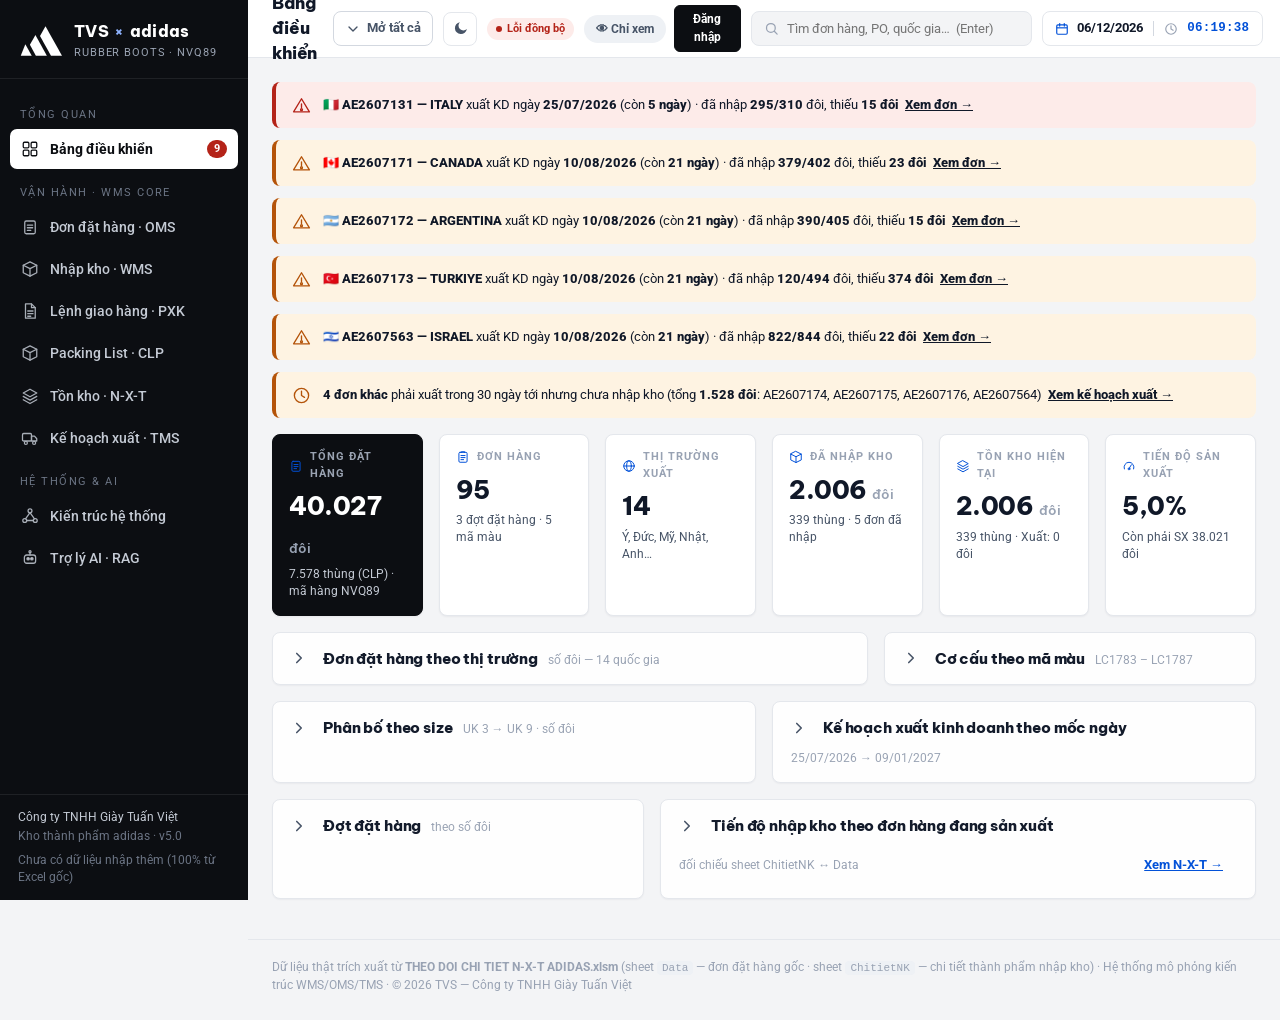
==== commit caf0ad3c: "feat(warehouse): add search and filters by date, date range, order code, PO, country, and edited sta" ====
--- a/TVS-ADIDAS-1FILE.html
+++ b/TVS-ADIDAS-1FILE.html
@@ -3,7 +3,7 @@
 <head>
 <meta charset="UTF-8">
 <meta name="viewport" content="width=device-width, initial-scale=1.0">
-<!-- BẢN GỘP 1 FILE — sinh tự động bởi tools/build-1file.py (v5.0 · 23/10/2026 14:14) -->
+<!-- BẢN GỘP 1 FILE — sinh tự động bởi tools/build-1file.py (v5.0 · 23/10/2026 14:19) -->
 <title>TVS × adidas — Hệ thống quản lý N-X-T Rubber Boots</title>
 <meta name="description" content="Hệ thống web quản lý Nhập – Xuất – Tồn thành phẩm Rubber Boots adidas | Công ty TNHH Giày Tuấn Việt (TVS)">
 <link rel="icon" href="[data-uri]" type="image/svg+xml">
@@ -5316,9 +5316,33 @@
   "use strict";
   window.Views = window.Views || {};
 
+  const st = { q: "", rd: "", from: "", to: "", ord: "", po: "", ctry: "", editedOnly: "" };
+
+  function filterReceipts(allRows) {
+    const q = st.q.trim().toLowerCase();
+    return allRows.filter(r => {
+      if (st.rd && r.rd !== st.rd && r.rdLabel !== st.rd) return false;
+      if (st.from && r.rd && r.rd < st.from) return false;
+      if (st.to && r.rd && r.rd > st.to) return false;
+      if (st.ord && r.ord !== st.ord) return false;
+      if (st.po && r.po !== st.po) return false;
+      if (st.ctry && r.ctry !== st.ctry) return false;
+      if (st.editedOnly === "1") {
+        const info = Store.receiptEditInfo ? Store.receiptEditInfo(r.rdLabel, r.ord) : null;
+        if (!info || !info.rev) return false;
+      }
+      if (q) {
+        const hay = `${r.rdLabel || ""} ${r.rd || ""} ${r.ord || ""} ${r.po || ""} ${r.ctry || ""} ${r.col || ""} ${r.notProduced || ""}`.toLowerCase();
+        if (!hay.includes(q)) return false;
+      }
+      return true;
+    });
+  }
+
   window.Views.warehouse = {
     title: "Nhập kho thành phẩm · WMS",
-    render(root) {
+    render(root, params) {
+      if (params && params.q !== undefined) st.q = params.q;
       const R = TVS_RECEIPTS;
       const totPrs = U.sum(R, r => r.prs), totCtn = U.sum(R, r => r.ctn);
       const shortIn = U.sum(R.filter(r => r.diff < 0), r => -r.diff);
@@ -5445,17 +5469,78 @@
         <div class="card mt">
           <div class="card-h"><h3>Ma trận nhập kho theo ngày</h3>
             <span class="sub">hiển thị đúng định dạng file mẫu "chi tiet nhap kho theo ngay.xlsx" — 1 dòng = 1 ngày × 1 chỉ thị</span></div>
-          <div class="tbl-wrap"><table class="tbl">
+          ${(() => {
+            const dates = [...new Map(R.map(r => [r.rd || r.rdLabel, { rd: r.rd || r.rdLabel, label: r.rdLabel }])).values()]
+              .sort((a, b) => String(a.rd).localeCompare(String(b.rd)));
+            const ords = U.uniq(R, r => r.ord).sort();
+            const pos = U.uniq(R, r => r.po).filter(Boolean).sort();
+            const ctries = U.uniq(R, r => r.ctry).sort();
+            return `<div class="filters" style="gap:8px;flex-wrap:wrap">
+              <input class="f-input" id="wQ" placeholder="Tìm chỉ thị, PO, ngày NK, quốc gia…" value="${U.esc(st.q)}" style="width:230px">
+              <select class="f-select" id="wDate" title="Lọc theo ngày nhập kho">
+                <option value="">Tất cả ngày NK (${dates.length})</option>
+                ${dates.map(d => `<option value="${U.esc(d.rd)}" ${st.rd === d.rd ? "selected" : ""}>Ngày ${U.esc(d.label)}</option>`).join("")}
+              </select>
+              <label class="rp-f" style="font-size:12px">Từ <input class="f-input" type="date" id="wFrom" value="${U.esc(st.from)}" style="width:138px;padding:6px 8px"></label>
+              <label class="rp-f" style="font-size:12px">Đến <input class="f-input" type="date" id="wTo" value="${U.esc(st.to)}" style="width:138px;padding:6px 8px"></label>
+              <select class="f-select" id="wOrd" title="Lọc theo mã chỉ thị / đơn hàng">
+                <option value="">Tất cả chỉ thị (${ords.length})</option>
+                ${ords.map(o => `<option value="${U.esc(o)}" ${st.ord === o ? "selected" : ""}>${U.esc(o)}</option>`).join("")}
+              </select>
+              <select class="f-select" id="wPo" title="Lọc theo số PO">
+                <option value="">Tất cả PO (${pos.length})</option>
+                ${pos.map(p => `<option value="${U.esc(p)}" ${st.po === p ? "selected" : ""}>PO ${U.esc(p)}</option>`).join("")}
+              </select>
+              <select class="f-select" id="wCtry" title="Lọc theo quốc gia">
+                <option value="">Tất cả quốc gia (${ctries.length})</option>
+                ${ctries.map(c => `<option value="${U.esc(c)}" ${st.ctry === c ? "selected" : ""}>${U.flag(c)} ${U.esc(c)}</option>`).join("")}
+              </select>
+              <select class="f-select" id="wEd" title="Lọc dòng đã chỉnh sửa">
+                <option value="">Mọi trạng thái</option>
+                <option value="1" ${st.editedOnly === "1" ? "selected" : ""}>✎ Chỉ dòng đã sửa SL</option>
+              </select>
+              <button class="btn" id="wReset">Xoá lọc</button>
+              <span class="f-chipcount" id="wCount"></span>
+            </div>`;
+          })()}
+          <div id="wMtxArea"></div>
+          <div class="note" style="padding:10px 18px">Import file .xlsx/.csv theo đúng mẫu này — hệ thống tự unpivot từng size thành dòng chi tiết bên dưới và mapping PO/màu/SL đặt/đợt/ngày xuất KD từ đơn hàng. Mỗi dòng có thể <b>Sửa số lượng</b> hoặc <b>Xóa</b> — mỗi lần sửa hệ thống ghi lại số lần sửa &amp; lý do (bấm “Lịch sử”).</div>
+        </div>
+
+        <div class="card mt">
+          <div class="card-h"><h3>Chi tiết thành phẩm nhập kho — đủ 17 cột theo file gốc</h3>
+            <span class="sub" id="wDtlSub">CHI TIẾT THÀNH PHẨM ADIDAS NHẬP KHO</span></div>
+          <div id="wDtlArea"></div>
+        </div>`;
+
+      const renderTables = () => {
+        const FR = filterReceipts(R);
+        const fPrs = U.sum(FR, r => r.prs), fCtn = U.sum(FR, r => r.ctn);
+        const fShortIn = U.sum(FR.filter(r => r.diff < 0), r => -r.diff);
+        const days = [...U.groupBy(FR, r => r.rdLabel + "|" + r.ord)];
+        Views._mtx = days.map(([k, rows]) => ({ rdLabel: rows[0].rdLabel, ord: rows[0].ord }));
+
+        const cntEl = document.getElementById("wCount");
+        if (cntEl) {
+          cntEl.innerHTML = `<b>${U.fmt(days.length)}</b> dòng ma trận (${U.fmt(FR.length)} dòng size) · <b>${U.fmt(fPrs)} đôi</b> · <b>${U.fmt(fCtn)} thùng</b>`;
+        }
+        const dtlSub = document.getElementById("wDtlSub");
+        if (dtlSub) {
+          dtlSub.textContent = `CHI TIẾT THÀNH PHẨM ADIDAS NHẬP KHO — ${U.fmt(FR.length)} dòng · ${U.fmt(fPrs)} đôi · ${U.fmt(fCtn)} thùng`;
+        }
+
+        const mtxArea = document.getElementById("wMtxArea");
+        if (mtxArea) {
+          mtxArea.innerHTML = `<div class="tbl-wrap"><table class="tbl">
             <thead><tr>
               <th>Ngày Nhập Kho</th><th>Ghi chú</th><th>Quốc gia</th><th>Chỉ thị</th><th>PO</th>
               <th>Mã hàng</th><th>Màu sắc</th>
               ${U.SIZES.map(s => `<th class="num">${s.replace("UK ", "")}</th>`).join("")}
               <th class="num">Tổng đôi</th><th class="num">Thùng</th><th>Lần sửa</th><th>Thao tác</th>
             </tr></thead>
-            <tbody>${(() => {
-              const days = [...U.groupBy(R, r => r.rdLabel + "|" + r.ord)];
-              Views._mtx = days.map(([k, rows]) => ({ rdLabel: rows[0].rdLabel, ord: rows[0].ord }));
-              return days.map(([k, rows], gi) => {
+            <tbody>${!days.length
+              ? `<tr><td colspan="${11 + U.SIZES.length}" class="note" style="text-align:center;padding:18px">Không tìm thấy dòng nhập kho nào khớp bộ lọc hiện tại.</td></tr>`
+              : days.map(([k, rows], gi) => {
                 const r0 = rows[0];
                 const bySz = {};
                 rows.forEach(r => bySz[r.sz] = (bySz[r.sz] || 0) + r.prs);
@@ -5483,28 +5568,27 @@
                     ${rev ? `<button class="btn small" onclick="Views._mtxHistory(${gi})">Lịch sử</button>` : ""}
                   </td>
                 </tr>`;
-              }).join("");
-            })()}</tbody>
+              }).join("")}</tbody>
             <tfoot><tr>
-              <td colspan="7">TỔNG CỘNG</td>
-              ${U.SIZES.map(s => `<td class="num">${U.fmt(U.sum(R.filter(r => r.sz === s), r => r.prs)) === "0" ? "" : U.fmt(U.sum(R.filter(r => r.sz === s), r => r.prs))}</td>`).join("")}
-              <td class="num">${U.fmt(totPrs)}</td><td class="num">${U.fmt(totCtn)}</td><td colspan="2"></td>
+              <td colspan="7">TỔNG CỘNG (${U.fmt(days.length)} dòng)</td>
+              ${U.SIZES.map(s => `<td class="num">${U.fmt(U.sum(FR.filter(r => r.sz === s), r => r.prs)) === "0" ? "" : U.fmt(U.sum(FR.filter(r => r.sz === s), r => r.prs))}</td>`).join("")}
+              <td class="num">${U.fmt(fPrs)}</td><td class="num">${U.fmt(fCtn)}</td><td colspan="2"></td>
             </tr></tfoot>
-          </table></div>
-          <div class="note" style="padding:10px 18px">Import file .xlsx/.csv theo đúng mẫu này — hệ thống tự unpivot từng size thành dòng chi tiết bên dưới và mapping PO/màu/SL đặt/đợt/ngày xuất KD từ đơn hàng. Mỗi dòng có thể <b>Sửa số lượng</b> hoặc <b>Xóa</b> — mỗi lần sửa hệ thống ghi lại số lần sửa &amp; lý do (bấm “Lịch sử”).</div>
-        </div>
-
-        <div class="card mt">
-          <div class="card-h"><h3>Chi tiết thành phẩm nhập kho — đủ 17 cột theo file gốc</h3>
-            <span class="sub">CHI TIẾT THÀNH PHẨM ADIDAS NHẬP KHO</span></div>
-          <div class="tbl-wrap"><table class="tbl">
+          </table></div>`;
+        }
+
+        const dtlArea = document.getElementById("wDtlArea");
+        if (dtlArea) {
+          dtlArea.innerHTML = `<div class="tbl-wrap"><table class="tbl">
             <thead><tr>
               <th>Ngày NK</th><th>Quốc gia</th><th>Đơn hàng</th><th>PO</th><th>Mã hàng</th>
               <th>Màu</th><th>Size</th><th class="num">Số đôi</th><th class="num">Số thùng</th>
               <th class="num">SL kiểm</th><th>Ngày kiểm</th><th class="num">SL đơn đặt</th>
               <th class="num">Thiếu/Đủ</th><th>Đợt</th><th>Ngày thực xuất</th><th>Ngày xuất KD</th><th>SL thiếu chưa SX</th><th>Nguồn</th>
             </tr></thead>
-            <tbody>${R.map(r => `
+            <tbody>${!FR.length
+              ? `<tr><td colspan="18" class="note" style="text-align:center;padding:18px">Không có dòng chi tiết nào khớp bộ lọc.</td></tr>`
+              : FR.map(r => `
               <tr${r._edited ? ' class="row-edited"' : ''}>
                 <td><b>${U.esc(r.rdLabel)}</b></td>
                 <td>${U.flag(r.ctry)} ${U.esc(r.ctry)}</td>
@@ -5529,15 +5613,31 @@
                   : `<span class="note">Excel gốc</span>`}</td>
               </tr>`).join("")}</tbody>
             <tfoot><tr>
-              <td colspan="7">TỔNG NHẬP KHO</td>
-              <td class="num">${U.fmt(totPrs)}</td><td class="num">${U.fmt(totCtn)}</td>
+              <td colspan="7">TỔNG NHẬP KHO (${U.fmt(FR.length)} dòng)</td>
+              <td class="num">${U.fmt(fPrs)}</td><td class="num">${U.fmt(fCtn)}</td>
               <td colspan="2"></td>
-              <td class="num">${U.fmt(U.sum(R, r => r.ordered))}</td>
-              <td class="num neg">−${U.fmt(shortIn)}</td>
+              <td class="num">${U.fmt(U.sum(FR, r => r.ordered))}</td>
+              <td class="num neg">${fShortIn ? "−" + U.fmt(fShortIn) : "0"}</td>
               <td colspan="5"></td>
             </tr></tfoot>
-          </table></div>
-        </div>`;
+          </table></div>`;
+        }
+      };
+
+      const bindEv = (id, ev, fn) => { const el = document.getElementById(id); if (el) el.addEventListener(ev, fn); };
+      bindEv("wQ", "input", e => { st.q = e.target.value; renderTables(); });
+      bindEv("wDate", "change", e => { st.rd = e.target.value; renderTables(); });
+      bindEv("wFrom", "change", e => { st.from = e.target.value; renderTables(); });
+      bindEv("wTo", "change", e => { st.to = e.target.value; renderTables(); });
+      bindEv("wOrd", "change", e => { st.ord = e.target.value; renderTables(); });
+      bindEv("wPo", "change", e => { st.po = e.target.value; renderTables(); });
+      bindEv("wCtry", "change", e => { st.ctry = e.target.value; renderTables(); });
+      bindEv("wEd", "change", e => { st.editedOnly = e.target.value; renderTables(); });
+      bindEv("wReset", "click", () => {
+        Object.assign(st, { q: "", rd: "", from: "", to: "", ord: "", po: "", ctry: "", editedOnly: "" });
+        this.render(root, {});
+      });
+      renderTables();
 
       const bind = (id, fn) => { const el = document.getElementById(id); if (el) el.onclick = fn; };
       bind("rSeedOff", () => {
@@ -5558,11 +5658,12 @@
       document.getElementById("rTpl").onclick = () => { Store.templateReceipts(); App.toast("Đã tải file mẫu theo ngày (cột size 3→10). Hệ thống nhận cả file .xlsx gốc lẫn .csv theo mẫu này", "ok"); };
       document.getElementById("rImp").onclick = importReceipts;
       document.getElementById("rExp").onclick = () => {
+        const expRows = filterReceipts(TVS_RECEIPTS);
         Store.downloadCSV("NHAP_KHO_TVS.csv", [
           ["Ngày NK", "Quốc gia", "Đơn hàng", "PO", "Mã hàng", "Màu", "Size", "Số đôi", "Số thùng", "SL kiểm", "Ngày kiểm", "SL đơn đặt", "Thiếu/Đủ", "Đợt", "Ngày xuất KD", "Ghi chú chưa SX"],
-          ...TVS_RECEIPTS.map(r => [r.rdLabel, r.ctry, r.ord, r.po, r.item, r.col, r.sz, r.prs, r.ctn,
+          ...expRows.map(r => [r.rdLabel, r.ctry, r.ord, r.po, r.item, r.col, r.sz, r.prs, r.ctn,
             r.qcQty ?? "", r.qcDate ? U.fmtDate(r.qcDate) : "", r.ordered, r.diff, r.bat, U.fmtDate(r.planExp), r.notProduced || ""])]);
-        App.toast(`Đã export ${TVS_RECEIPTS.length} dòng nhập kho (CSV)`, "ok");
+        App.toast(`Đã export ${expRows.length} dòng nhập kho (CSV)`, "ok");
       };
     }
   };
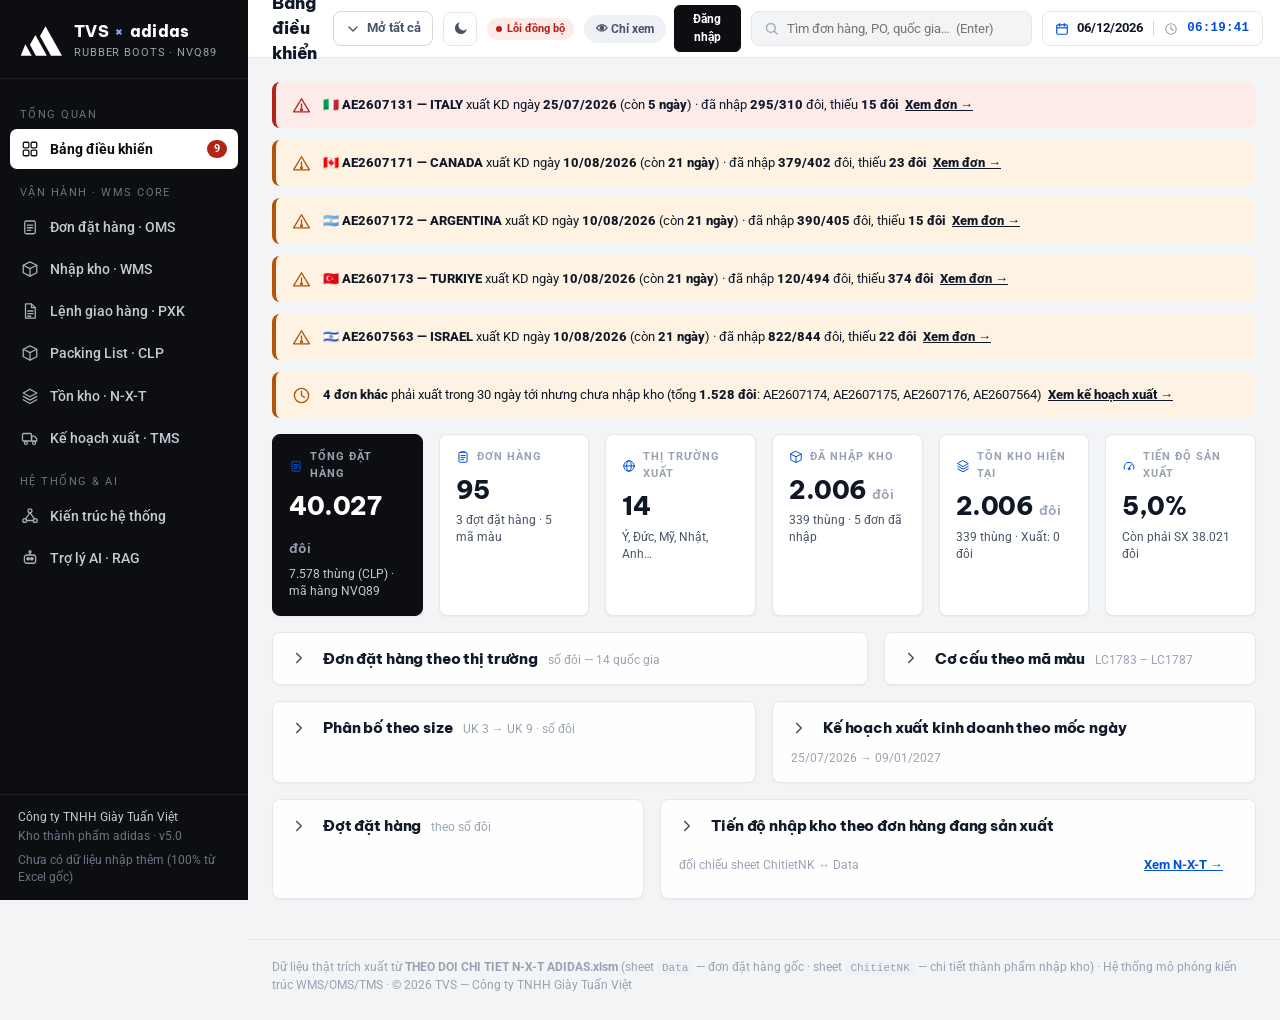
==== commit 8239cad6: "feat(delivery): add search and filters by ship date, date range, order code, PO, country, and status" ====
--- a/TVS-ADIDAS-1FILE.html
+++ b/TVS-ADIDAS-1FILE.html
@@ -3,7 +3,7 @@
 <head>
 <meta charset="UTF-8">
 <meta name="viewport" content="width=device-width, initial-scale=1.0">
-<!-- BẢN GỘP 1 FILE — sinh tự động bởi tools/build-1file.py (v5.0 · 23/10/2026 14:19) -->
+<!-- BẢN GỘP 1 FILE — sinh tự động bởi tools/build-1file.py (v5.0 · 23/10/2026 14:22) -->
 <title>TVS × adidas — Hệ thống quản lý N-X-T Rubber Boots</title>
 <meta name="description" content="Hệ thống web quản lý Nhập – Xuất – Tồn thành phẩm Rubber Boots adidas | Công ty TNHH Giày Tuấn Việt (TVS)">
 <link rel="icon" href="[data-uri]" type="image/svg+xml">
@@ -6023,6 +6023,49 @@
   const SIGN_ROLES = ["Người lập phiếu", "Người nhận hàng", "Thủ kho", "Bảo vệ", "Phòng.NVKD", "Ban giám đốc"];
 
   let wiz = null;
+  const flt = { q: "", date: "", from: "", to: "", ord: "", po: "", ctry: "", status: "" };
+
+  function shipPOs(s) {
+    const pos = U.uniq((s.lines || []).map(l => l.po || (U.orderByCode(l.ord) || {}).po).filter(Boolean), x => x);
+    if (pos.length) return pos;
+    return U.uniq((s.orders || []).map(c => (U.orderByCode(c) || {}).po).filter(Boolean), x => x);
+  }
+  function shipCtries(s) {
+    const cs = U.uniq((s.lines || []).map(l => l.ctry || (U.orderByCode(l.ord) || {}).ctry).filter(Boolean), x => x);
+    if (cs.length) return cs;
+    return U.uniq((s.orders || []).map(c => (U.orderByCode(c) || {}).ctry).filter(Boolean), x => x);
+  }
+  function filterShipments(ships) {
+    const q = flt.q.trim().toLowerCase();
+    return ships.filter(s => {
+      const effDate = s.actualDate || s.date || "";
+      const pos = shipPOs(s);
+      const ctries = shipCtries(s);
+      const ords = s.orders || [];
+      if (flt.date && s.actualDate !== flt.date && s.date !== flt.date) return false;
+      if (flt.from && effDate && effDate < flt.from) return false;
+      if (flt.to && effDate && effDate > flt.to) return false;
+      if (flt.ord && !ords.includes(flt.ord)) return false;
+      if (flt.po && !pos.some(p => p.includes(flt.po))) return false;
+      if (flt.ctry && !ctries.includes(flt.ctry)) return false;
+      if (flt.status === "shipped" && s.status !== "shipped") return false;
+      if (flt.status === "draft" && s.status === "shipped") return false;
+      if (flt.status === "ontime" || flt.status === "late") {
+        if (s.status !== "shipped") return false;
+        const anyLate = ords.some(c => { const o = U.orderByCode(c); return o && o.delayDays > 0; });
+        if (flt.status === "ontime" && anyLate) return false;
+        if (flt.status === "late" && !anyLate) return false;
+      }
+      if (q) {
+        const hay = [
+          s.code, s.lgh, s.pkl, s.date, U.fmtDate(s.date), s.actualDate, U.fmtDate(s.actualDate),
+          s.receiver, ...ords, ...pos, ...ctries
+        ].filter(Boolean).join(" ").toLowerCase();
+        if (!hay.includes(q)) return false;
+      }
+      return true;
+    });
+  }
 
   const stBdg = s => s.status === "shipped"
     ? `<span class="bdg ok">đã xuất kho · ${U.fmtDate(s.actualDate)}</span>`
@@ -6072,7 +6115,7 @@
         </div>
 
         <div class="card mt">
-          <div class="filters">
+          <div class="filters" style="background:var(--soft)">
             <button class="btn primary need-edit" id="btnNew">${App.icon("plus", "ico")} Tạo lệnh giao hàng</button>
             <button class="btn" id="btnTpl">${App.icon("download", "ico")} File mẫu import</button>
             <button class="btn need-edit" id="btnImp">${App.icon("upload", "ico")} Import phiếu từ file</button>
@@ -6084,75 +6127,50 @@
               (${Object.keys(PKS.byBat).sort().map(b => "đợt " + b).join(" · ")}${PKS.imported ? ` · ${PKS.imported} chỉ thị import` : ""})
               ${PKS.without ? ` · <b>${PKS.without}</b> chỉ thị chưa có packing (tạm tính ${TVS_META.packing} đôi/thùng)` : ""}</span>
           </div>
-          <div class="tbl-wrap"><table class="tbl">
-            <thead><tr>
-              <th>Số phiếu</th><th>Lệnh GH số</th><th>Ngày phiếu</th><th>Chỉ thị</th><th>Xuất cho</th>
-              <th class="num">Số đôi</th><th class="num">Số thùng</th><th>Trạng thái</th>
-              <th style="min-width:158px">Ngày thực xuất</th><th>Hành động</th>
-            </tr></thead>
-            <tbody>${ships.length ? ships.map(s => `
-              <tr>
-                <td><b>${U.esc(s.code)}</b></td>
-                <td class="mono">${U.esc(s.lgh)}</td>
-                <td>${U.fmtDate(s.date)}</td>
-                <td>${s.orders.map(c => `<span class="bdg neu plain">${c}</span>`).join(" ")}</td>
-                <td class="note" style="max-width:200px;overflow:hidden;text-overflow:ellipsis">${U.esc(s.receiver)}</td>
-                <td class="num">${U.fmt(U.sum(s.lines, l => l.qty))}</td>
-                <td class="num">${U.fmt(U.sum(s.lines, l => l.ctn))}</td>
-                <td>${stBdg(s)}</td>
-                <td>
-                  <input type="date" class="cell-in need-edit" style="width:140px"
-                    value="${s.actualDate || ""}" title="Nhập / sửa ngày thực xuất"
-                    onchange="Views._setActual('${s.id}', this.value)">
-                  <span class="view-only">${s.actualDate ? U.fmtDate(s.actualDate) : "—"}</span>
-                </td>
-                <td style="white-space:nowrap">
-                  <button class="btn small" onclick="Views._pxkView('${s.id}')">${App.icon("print", "ico")} Phiếu</button>
-                  ${s.status !== "shipped"
-                    ? `<button class="btn small primary need-edit" onclick="Views._pxkConfirm('${s.id}')">Xuất kho</button>
-                       <button class="btn small need-edit" onclick="Views._pxkEdit('${s.id}')">Sửa</button>
-                       <button class="btn small danger need-edit" onclick="Views._pxkDel('${s.id}')">${App.icon("trash", "ico")}</button>`
-                    : `<button class="btn small" onclick="Views._pxkCSV('${s.id}')">CSV</button>
-                       <button class="btn small danger need-edit" onclick="Views._pxkRevert('${s.id}')">Hủy xuất</button>`}
-                </td>
-              </tr>`).join("") : `
-              <tr><td colspan="10" style="text-align:center;padding:34px" class="note">
-                Chưa có lệnh giao hàng nào. Bấm <b>“Tạo lệnh giao hàng”</b> → chọn các chỉ thị cần xuất —
-                hệ thống tải số lượng thực nhập từ kho và tính thùng theo packing list.</td></tr>`}
-            </tbody>
-          </table></div>
-          <div class="note" style="padding:6px 18px 2px">Ô <b>Ngày thực xuất</b> nhập trực tiếp tại đây: phiếu đã xuất → tự cập nhật tỷ lệ đúng hạn; phiếu nháp → điền sẵn cho bước “Xuất kho”.</div>
+          ${(() => {
+            const allDates = U.uniq(ships.flatMap(s => [s.actualDate, s.date]).filter(Boolean), d => d).sort();
+            const allOrds = U.uniq(ships.flatMap(s => s.orders || []), o => o).sort();
+            const allPOs = U.uniq(ships.flatMap(s => shipPOs(s)), p => p).sort();
+            const allCtries = U.uniq(ships.flatMap(s => shipCtries(s)), c => c).sort();
+            return `<div class="filters" style="gap:8px;flex-wrap:wrap">
+              <input class="f-input" id="dQ" placeholder="Tìm số phiếu, LGH, chỉ thị, PO, ngày xuất…" value="${U.esc(flt.q)}" style="width:245px">
+              <select class="f-select" id="dDate" title="Lọc theo ngày thực xuất / ngày phiếu">
+                <option value="">Tất cả ngày xuất (${allDates.length})</option>
+                ${allDates.map(d => `<option value="${U.esc(d)}" ${flt.date === d ? "selected" : ""}>Ngày ${U.fmtDate(d)}</option>`).join("")}
+              </select>
+              <label class="rp-f" style="font-size:12px">Từ <input class="f-input" type="date" id="dFrom" value="${U.esc(flt.from)}" style="width:138px;padding:6px 8px"></label>
+              <label class="rp-f" style="font-size:12px">Đến <input class="f-input" type="date" id="dTo" value="${U.esc(flt.to)}" style="width:138px;padding:6px 8px"></label>
+              <select class="f-select" id="dOrd" title="Lọc theo mã chỉ thị">
+                <option value="">Tất cả chỉ thị (${allOrds.length})</option>
+                ${allOrds.map(o => `<option value="${U.esc(o)}" ${flt.ord === o ? "selected" : ""}>${U.esc(o)}</option>`).join("")}
+              </select>
+              <select class="f-select" id="dPo" title="Lọc theo số PO">
+                <option value="">Tất cả PO (${allPOs.length})</option>
+                ${allPOs.map(p => `<option value="${U.esc(p)}" ${flt.po === p ? "selected" : ""}>PO ${U.esc(p)}</option>`).join("")}
+              </select>
+              <select class="f-select" id="dCtry" title="Lọc theo quốc gia">
+                <option value="">Tất cả quốc gia (${allCtries.length})</option>
+                ${allCtries.map(c => `<option value="${U.esc(c)}" ${flt.ctry === c ? "selected" : ""}>${U.flag(c)} ${U.esc(c)}</option>`).join("")}
+              </select>
+              <select class="f-select" id="dStatus" title="Lọc theo trạng thái xuất kho">
+                <option value="">Mọi trạng thái</option>
+                <option value="shipped" ${flt.status === "shipped" ? "selected" : ""}>✓ Đã xuất kho</option>
+                <option value="draft" ${flt.status === "draft" ? "selected" : ""}>⏳ Nháp · chờ xuất</option>
+                <option value="ontime" ${flt.status === "ontime" ? "selected" : ""}>Đúng / sớm hạn</option>
+                <option value="late" ${flt.status === "late" ? "selected" : ""}>Trễ hạn</option>
+              </select>
+              <button class="btn" id="dReset">Xoá lọc</button>
+              <span class="f-chipcount" id="dCount"></span>
+            </div>`;
+          })()}
+          <div id="dShipArea"></div>
+          <div class="note" style="padding:6px 18px 8px">Ô <b>Ngày thực xuất</b> nhập trực tiếp tại đây: phiếu đã xuất → tự cập nhật tỷ lệ đúng hạn; phiếu nháp → điền sẵn cho bước “Xuất kho”.</div>
         </div>
 
         <div class="card mt">
           <div class="card-h"><h3>Đối chiếu ngày xuất — tỷ lệ đúng hạn theo chỉ thị</h3>
-            <span class="sub">Ngày thực xuất (phiếu XK) ↔ Ngày xuất KD (đơn đặt hàng)</span></div>
-          ${OT.n ? `<div class="tbl-wrap"><table class="tbl">
-            <thead><tr>
-              <th>Chỉ thị</th><th>Quốc gia</th><th>Ngày xuất KD</th><th>Ngày thực xuất</th>
-              <th class="num">SL đặt</th><th class="num">Đã xuất</th><th class="num">% xuất</th>
-              <th class="num">Chênh (ngày)</th><th>Kết quả</th>
-            </tr></thead>
-            <tbody>${OT.orders.map(o => `
-              <tr>
-                <td class="clickable" onclick="Views._openOrder('${o.ord}')"><b>${o.ord}</b></td>
-                <td>${U.flag(o.ctry)} ${U.esc(o.ctry)}</td>
-                <td>${U.fmtDate(o.d)}</td>
-                <td><b>${U.fmtDate(o.lastShipDate)}</b></td>
-                <td class="num">${U.fmt(o.prs)}</td>
-                <td class="num">${U.fmt(o.shipPrs)}</td>
-                <td class="num">${U.fmtPct(o.shipPrs / o.prs, 0)}</td>
-                <td class="num ${o.delayDays > 0 ? "neg" : "pos"}">${o.delayDays > 0 ? "+" : ""}${o.delayDays}</td>
-                <td>${onTimeBdg(o)}${o.shipPrs < o.prs ? ` <span class="bdg neu plain">xuất một phần</span>` : ""}</td>
-              </tr>`).join("")}</tbody>
-            <tfoot><tr>
-              <td colspan="4">TỶ LỆ ĐÚNG HẠN</td>
-              <td class="num" colspan="3">${OT.onTimeN}/${OT.n} chỉ thị = <b>${U.fmtPct(OT.rate, 0)}</b></td>
-              <td class="num" colspan="2">theo số đôi: <b>${U.fmtPct(OT.pairsRate, 0)}</b></td>
-            </tr></tfoot>
-          </table></div>`
-          : `<div class="card-b note">Chưa có chỉ thị nào ghi nhận ngày thực xuất. Sau khi bấm <b>“Xuất kho”</b> trên phiếu,
-             hệ thống ghi ngày thực xuất và tự đối chiếu với "Ngày xuất KD" để tính % đúng hạn tại đây.</div>`}
+            <span class="sub" id="dOtSub">Ngày thực xuất (phiếu XK) ↔ Ngày xuất KD (đơn đặt hàng)</span></div>
+          <div id="dOtArea"></div>
         </div>
 
         <div class="card mt">
@@ -6181,6 +6199,123 @@
             (.xlsx sheet CLP hoặc .csv theo mẫu) — hệ thống tự tách thùng nguyên / thùng lẻ / thùng MIX SIZE và dùng ngay cho phiếu xuất kho.
             ${PKS.without ? `Hiện còn <b>${PKS.without}</b> chỉ thị chưa có packing list — tạm tính ${TVS_META.packing} đôi/thùng (đánh dấu * trên phiếu).` : ""}</div>
         </div>`;
+
+      const renderDeliveryTables = () => {
+        const FS = filterShipments(ships);
+        const totPrs = U.sum(FS, s => U.sum(s.lines, l => l.qty));
+        const totCtn = U.sum(FS, s => U.sum(s.lines, l => l.ctn));
+        const cntEl = document.getElementById("dCount");
+        if (cntEl) {
+          cntEl.innerHTML = `<b>${U.fmt(FS.length)}</b> / ${U.fmt(ships.length)} phiếu · <b>${U.fmt(totPrs)} đôi</b> · <b>${U.fmt(totCtn)} thùng</b>`;
+        }
+        const shipArea = document.getElementById("dShipArea");
+        if (shipArea) {
+          shipArea.innerHTML = `<div class="tbl-wrap"><table class="tbl">
+            <thead><tr>
+              <th>Số phiếu</th><th>Lệnh GH số</th><th>Ngày phiếu</th><th>Chỉ thị</th><th>PO</th><th>Xuất cho</th>
+              <th class="num">Số đôi</th><th class="num">Số thùng</th><th>Trạng thái</th>
+              <th style="min-width:158px">Ngày thực xuất</th><th>Hành động</th>
+            </tr></thead>
+            <tbody>${FS.length ? FS.map(s => {
+              const pos = shipPOs(s);
+              const ctries = shipCtries(s);
+              return `<tr>
+                <td><b>${U.esc(s.code)}</b></td>
+                <td class="mono">${U.esc(s.lgh)}</td>
+                <td>${U.fmtDate(s.date)}</td>
+                <td>${s.orders.map(c => {
+                  const o = U.orderByCode(c);
+                  return `<span class="bdg neu plain clickable" onclick="Views._openOrder('${c}')" title="${o ? U.esc(o.ctry + " · PO " + o.po) : ""}">${o ? U.flag(o.ctry) + " " : ""}${c}</span>`;
+                }).join(" ")}</td>
+                <td class="mono">${pos.length ? pos.map(U.esc).join(", ") : "—"}</td>
+                <td class="note" style="max-width:190px;overflow:hidden;text-overflow:ellipsis" title="${U.esc(s.receiver)}">${ctries.map(c => U.flag(c)).join(" ")} ${U.esc(s.receiver)}</td>
+                <td class="num"><b>${U.fmt(U.sum(s.lines, l => l.qty))}</b></td>
+                <td class="num">${U.fmt(U.sum(s.lines, l => l.ctn))}</td>
+                <td>${stBdg(s)}</td>
+                <td>
+                  <input type="date" class="cell-in need-edit" style="width:140px"
+                    value="${s.actualDate || ""}" title="Nhập / sửa ngày thực xuất"
+                    onchange="Views._setActual('${s.id}', this.value)">
+                  <span class="view-only">${s.actualDate ? U.fmtDate(s.actualDate) : "—"}</span>
+                </td>
+                <td style="white-space:nowrap">
+                  <button class="btn small" onclick="Views._pxkView('${s.id}')">${App.icon("print", "ico")} Phiếu</button>
+                  ${s.status !== "shipped"
+                    ? `<button class="btn small primary need-edit" onclick="Views._pxkConfirm('${s.id}')">Xuất kho</button>
+                       <button class="btn small need-edit" onclick="Views._pxkEdit('${s.id}')">Sửa</button>
+                       <button class="btn small danger need-edit" onclick="Views._pxkDel('${s.id}')">${App.icon("trash", "ico")}</button>`
+                    : `<button class="btn small" onclick="Views._pxkCSV('${s.id}')">CSV</button>
+                       <button class="btn small danger need-edit" onclick="Views._pxkRevert('${s.id}')">Hủy xuất</button>`}
+                </td>
+              </tr>`;
+            }).join("") : `
+              <tr><td colspan="11" style="text-align:center;padding:28px" class="note">
+                ${ships.length ? "Không có phiếu xuất kho nào khớp bộ lọc hiện tại." : "Chưa có lệnh giao hàng nào. Bấm <b>“Tạo lệnh giao hàng”</b> → chọn các chỉ thị cần xuất."}</td></tr>`}
+            </tbody>
+            <tfoot><tr>
+              <td colspan="6">TỔNG CỘNG (${U.fmt(FS.length)} phiếu)</td>
+              <td class="num">${U.fmt(totPrs)}</td>
+              <td class="num">${U.fmt(totCtn)}</td>
+              <td colspan="3"></td>
+            </tr></tfoot>
+          </table></div>`;
+        }
+
+        const otArea = document.getElementById("dOtArea");
+        if (otArea) {
+          if (!OT.n) {
+            otArea.innerHTML = `<div class="card-b note">Chưa có chỉ thị nào ghi nhận ngày thực xuất. Sau khi bấm <b>“Xuất kho”</b> trên phiếu, hệ thống ghi ngày thực xuất và tự đối chiếu với "Ngày xuất KD" để tính % đúng hạn tại đây.</div>`;
+          } else {
+            const matchedOrds = new Set(FS.flatMap(s => s.orders || []));
+            const otOrders = OT.orders.filter(o => matchedOrds.has(o.ord));
+            const onTimeN = otOrders.filter(o => o.onTime).length;
+            const rate = otOrders.length ? onTimeN / otOrders.length : 0;
+            const otSub = document.getElementById("dOtSub");
+            if (otSub) otSub.textContent = `Ngày thực xuất (phiếu XK) ↔ Ngày xuất KD (đơn đặt hàng) — ${otOrders.length} chỉ thị`;
+            otArea.innerHTML = `<div class="tbl-wrap"><table class="tbl">
+              <thead><tr>
+                <th>Chỉ thị</th><th>PO</th><th>Quốc gia</th><th>Ngày xuất KD</th><th>Ngày thực xuất</th>
+                <th class="num">SL đặt</th><th class="num">Đã xuất</th><th class="num">% xuất</th>
+                <th class="num">Chênh (ngày)</th><th>Kết quả</th>
+              </tr></thead>
+              <tbody>${otOrders.length ? otOrders.map(o => `
+                <tr>
+                  <td class="clickable" onclick="Views._openOrder('${o.ord}')"><b>${o.ord}</b></td>
+                  <td class="mono">${U.esc(o.po || "—")}</td>
+                  <td>${U.flag(o.ctry)} ${U.esc(o.ctry)}</td>
+                  <td>${U.fmtDate(o.d)}</td>
+                  <td><b>${U.fmtDate(o.lastShipDate)}</b></td>
+                  <td class="num">${U.fmt(o.prs)}</td>
+                  <td class="num">${U.fmt(o.shipPrs)}</td>
+                  <td class="num">${U.fmtPct(o.shipPrs / o.prs, 0)}</td>
+                  <td class="num ${o.delayDays > 0 ? "neg" : "pos"}">${o.delayDays > 0 ? "+" : ""}${o.delayDays}</td>
+                  <td>${onTimeBdg(o)}${o.shipPrs < o.prs ? ` <span class="bdg neu plain">xuất một phần</span>` : ""}</td>
+                </tr>`).join("") : `<tr><td colspan="10" class="note" style="text-align:center;padding:18px">Không có chỉ thị đã xuất nào khớp bộ lọc.</td></tr>`}</tbody>
+              <tfoot><tr>
+                <td colspan="5">TỶ LỆ ĐÚNG HẠN (${otOrders.length} chỉ thị)</td>
+                <td class="num">${U.fmt(U.sum(otOrders, o => o.prs))}</td>
+                <td class="num">${U.fmt(U.sum(otOrders, o => o.shipPrs))}</td>
+                <td class="num" colspan="3">${onTimeN}/${otOrders.length} chỉ thị = <b>${otOrders.length ? U.fmtPct(rate, 0) : "—"}</b></td>
+              </tr></tfoot>
+            </table></div>`;
+          }
+        }
+      };
+
+      const bindEv = (id, ev, fn) => { const el = document.getElementById(id); if (el) el.addEventListener(ev, fn); };
+      bindEv("dQ", "input", e => { flt.q = e.target.value; renderDeliveryTables(); });
+      bindEv("dDate", "change", e => { flt.date = e.target.value; renderDeliveryTables(); });
+      bindEv("dFrom", "change", e => { flt.from = e.target.value; renderDeliveryTables(); });
+      bindEv("dTo", "change", e => { flt.to = e.target.value; renderDeliveryTables(); });
+      bindEv("dOrd", "change", e => { flt.ord = e.target.value; renderDeliveryTables(); });
+      bindEv("dPo", "change", e => { flt.po = e.target.value; renderDeliveryTables(); });
+      bindEv("dCtry", "change", e => { flt.ctry = e.target.value; renderDeliveryTables(); });
+      bindEv("dStatus", "change", e => { flt.status = e.target.value; renderDeliveryTables(); });
+      bindEv("dReset", "click", () => {
+        Object.assign(flt, { q: "", date: "", from: "", to: "", ord: "", po: "", ctry: "", status: "" });
+        this.render(root);
+      });
+      renderDeliveryTables();
 
       document.getElementById("btnNew").onclick = () => openWizard(null);
       document.getElementById("btnTpl").onclick = () => { Store.templateShipments(); App.toast("Đã tải file mẫu MAU_IMPORT_PHIEU_XUAT_KHO.csv", "ok"); };
@@ -6224,7 +6359,8 @@
 
   function exportLog() {
     const rows = [["Số phiếu", "Lệnh GH số", "Ngày phiếu", "Ngày thực xuất", "Chỉ thị", "Quốc gia", "PO", "Style", "Màu", "Size/Quy cách", "Chi tiết mix", "Thùng số", "SL theo PL", "SL thực xuất", "Số carton", "Ngày xuất KD", "Đúng hạn"]];
-    for (const s of TVS_SHIPMENTS.filter(x => x.status === "shipped"))
+    const expShips = filterShipments(TVS_SHIPMENTS.filter(x => x.status === "shipped"));
+    for (const s of expShips)
       for (const l of s.lines) {
         const o = U.orderByCode(l.ord);
         rows.push([s.code, s.lgh, U.fmtDate(s.date), U.fmtDate(s.actualDate), l.ord, l.ctry, l.po, l.style, l.col,
@@ -6233,14 +6369,14 @@
           l.groupPrs ?? l.req ?? "", l.qty, l.ctn, o ? U.fmtDate(o.d) : "", o && s.actualDate <= o.d ? "Đúng hạn" : "Trễ"]);
       }
     Store.downloadCSV("NHAT_KY_XUAT_KHO_TVS.csv", rows);
-    App.toast("Đã xuất nhật ký xuất kho (CSV)", "ok");
+    App.toast(`Đã xuất nhật ký xuất kho (${expShips.length} phiếu · CSV)`, "ok");
   }
 
   /* ═════════ WIZARD TẠO / SỬA PHIẾU ═════════ */
   function newShipment() {
     return {
       id: null, code: "", lgh: "", pkl: "", qcNo: "",
-      date: TVS_META.today, actualDate: null, status: "draft",
+      date: U.todayISO ? U.todayISO() : TVS_META.today, actualDate: null, status: "draft",
       receiver: DEFAULTS.receiver, receiverAddr: DEFAULTS.receiverAddr,
       warehouse: DEFAULTS.warehouse, dept: DEFAULTS.dept, reason: DEFAULTS.reason,
       driver: "", truck: "", seal: "", condition: DEFAULTS.condition, approved: "Đã duyệt",
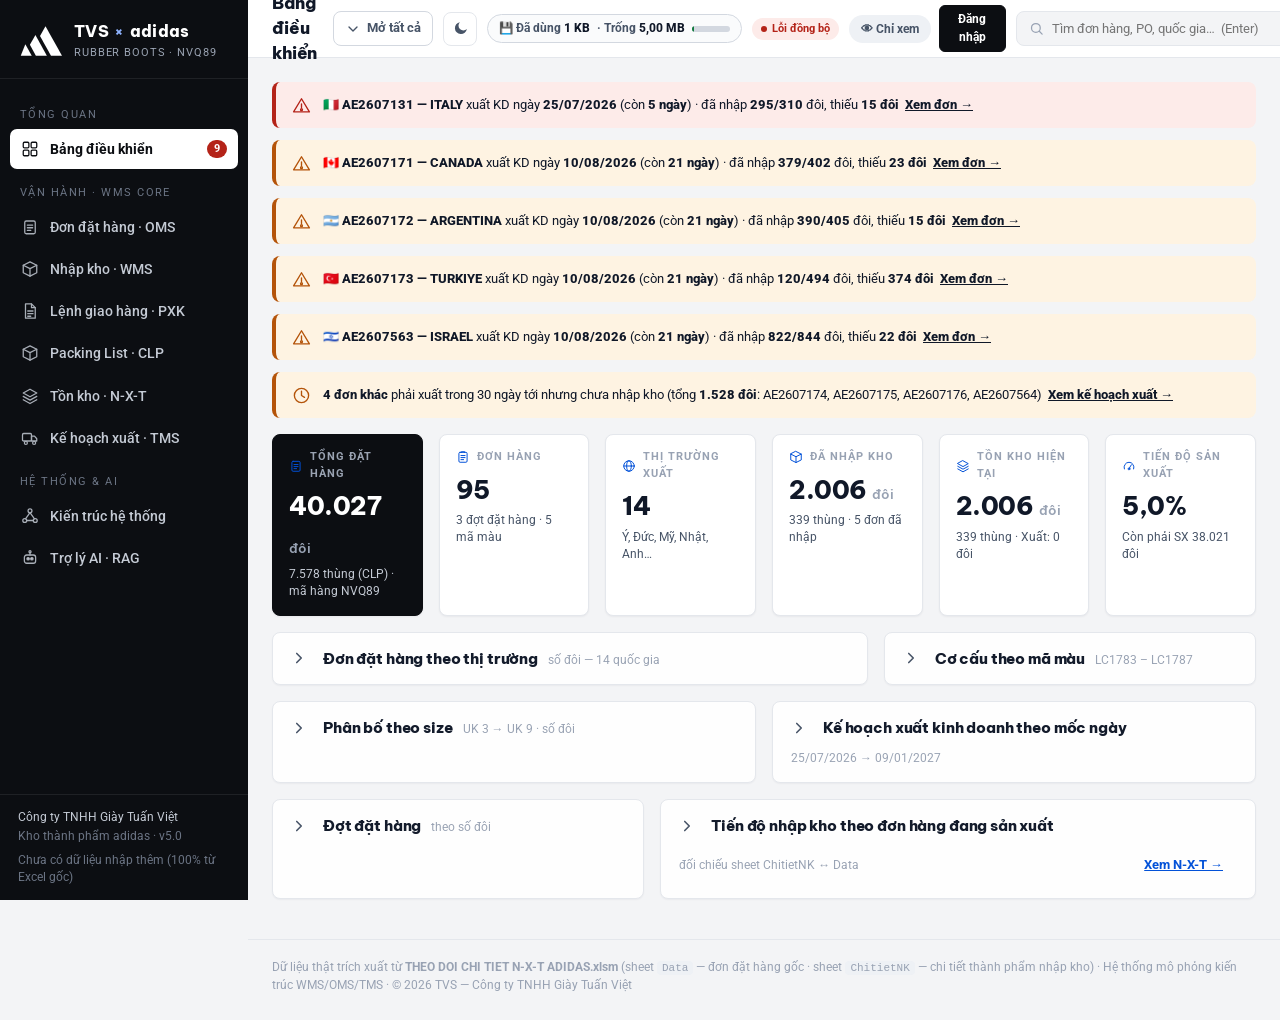
==== commit 04d6d940: "feat(topbar): show system storage capacity (used/free/percentage) with breakdown modal" ====
--- a/TVS-ADIDAS-1FILE.html
+++ b/TVS-ADIDAS-1FILE.html
@@ -3,7 +3,7 @@
 <head>
 <meta charset="UTF-8">
 <meta name="viewport" content="width=device-width, initial-scale=1.0">
-<!-- BẢN GỘP 1 FILE — sinh tự động bởi tools/build-1file.py (v5.0 · 23/10/2026 14:22) -->
+<!-- BẢN GỘP 1 FILE — sinh tự động bởi tools/build-1file.py (v5.0 · 23/10/2026 14:26) -->
 <title>TVS × adidas — Hệ thống quản lý N-X-T Rubber Boots</title>
 <meta name="description" content="Hệ thống web quản lý Nhập – Xuất – Tồn thành phẩm Rubber Boots adidas | Công ty TNHH Giày Tuấn Việt (TVS)">
 <link rel="icon" href="[data-uri]" type="image/svg+xml">
@@ -161,6 +161,19 @@
 .sys-time{font-family:var(--mono);font-variant-numeric:tabular-nums;font-weight:700;letter-spacing:.02em;color:var(--acc);min-width:64px;display:inline-block;text-align:center}
 .theme-btn{display:inline-flex;align-items:center;justify-content:center;width:34px;height:34px;border:1px solid var(--line);border-radius:8px;background:var(--card);color:var(--txt-2);cursor:pointer;flex-shrink:0}
 .theme-btn:hover{color:var(--acc);border-color:var(--acc)}
+.storage-chip{
+  display:inline-flex;align-items:center;gap:7px;border:1px solid var(--line-2);
+  border-radius:99px;padding:4.5px 11px;font-size:11.5px;font-weight:700;
+  background:var(--soft);color:var(--txt-2);cursor:pointer;white-space:nowrap;
+  font-variant-numeric:tabular-nums;transition:border-color .15s,background .15s;
+}
+.storage-chip:hover{border-color:var(--acc);color:var(--txt)}
+.storage-chip .sc-bar{width:38px;height:6px;background:var(--line-2);border-radius:99px;overflow:hidden;flex-shrink:0}
+.storage-chip .sc-bar > i{display:block;height:100%;border-radius:99px;background:var(--ok)}
+.storage-chip.warn .sc-bar > i{background:var(--warn)}
+.storage-chip.bad .sc-bar > i{background:var(--bad)}
+.storage-chip b{color:var(--txt);font-weight:800}
+@media (max-width:1100px){.storage-chip .sc-free{display:none}}
 .burger{display:none}
 
 /* ── Nội dung ──────────────────────────────────────────────── */
@@ -604,6 +617,7 @@
       <div class="topbar-title" id="pageTitle">Bảng điều khiển</div>
       <div class="topbar-tools">
         <button class="theme-btn" id="themeBtn" title="Đổi nền sáng / tối" aria-label="Đổi nền sáng / tối"></button>
+        <span id="storageChip"></span>
         <span id="syncChip"></span>
         <span id="userChip" style="display:flex;align-items:center;gap:8px"></span>
         <div class="global-search">
@@ -2883,6 +2897,47 @@
     orderEdits: Object.keys(Store.local.orderEdits || {}).filter(Store.isOrderOverridden).length,
     packing: Object.keys(Store.local.packingAdded || {}).length,
   });
+
+  /* Thống kê dung lượng bộ nhớ hệ thống (LocalStorage 5 MB & GitHub JSON 1 MB) */
+  Store.storageStats = function () {
+    const byteLen = str => {
+      try { return new TextEncoder().encode(String(str || "")).length; }
+      catch (e) { return String(str || "").length; }
+    };
+    const jsonSize = obj => byteLen(JSON.stringify(obj || {}, null, 1));
+    const cloudBytes = jsonSize(Store.local);
+    let lsBytes = cloudBytes;
+    try {
+      let totalChars = 0;
+      for (let i = 0; i < localStorage.length; i++) {
+        const k = localStorage.key(i) || "";
+        const v = localStorage.getItem(k) || "";
+        totalChars += k.length + v.length;
+      }
+      if (totalChars > 0) lsBytes = Math.max(cloudBytes, totalChars);
+    } catch (e) {}
+
+    const quotaBytes = 5 * 1024 * 1024;       // 5.00 MB chuẩn LocalStorage trình duyệt
+    const freeBytes = Math.max(0, quotaBytes - lsBytes);
+    const pct = Math.min(100, (lsBytes / quotaBytes) * 100);
+
+    const cloudQuotaBytes = 1024 * 1024;      // 1.00 MB chuẩn GitHub Contents API PUT
+    const cloudFreeBytes = Math.max(0, cloudQuotaBytes - cloudBytes);
+    const cloudPct = Math.min(100, (cloudBytes / cloudQuotaBytes) * 100);
+
+    const parts = [
+      { key: "ordersAdded", label: "Đơn đặt hàng bổ sung", count: (Store.local.ordersAdded || []).length + " dòng", bytes: jsonSize(Store.local.ordersAdded || []) },
+      { key: "receiptsAdded", label: "Nhập kho bổ sung", count: (Store.local.receiptsAdded || []).length + " dòng", bytes: jsonSize(Store.local.receiptsAdded || []) },
+      { key: "shipments", label: "Phiếu xuất kho (PXK)", count: (Store.local.shipments || []).length + " phiếu", bytes: jsonSize(Store.local.shipments || []) },
+      { key: "packingAdded", label: "Packing List (CLP) import", count: Object.keys(Store.local.packingAdded || {}).length + " chỉ thị", bytes: jsonSize(Store.local.packingAdded || {}) },
+      { key: "editsLog", label: "Nhật ký sửa / xóa (NK + Đơn + CLP)", count: (Object.keys(Store.local.receiptEdits || {}).length + Object.keys(Store.local.orderEdits || {}).length + (Store.local.packingLog || []).length) + " mục", bytes: jsonSize({ r: Store.local.receiptEdits, o: Store.local.orderEdits, p: Store.local.packingLog }) },
+    ];
+    return {
+      usedBytes: lsBytes, quotaBytes, freeBytes, pct,
+      cloudBytes, cloudQuotaBytes, cloudFreeBytes, cloudPct,
+      parts,
+    };
+  };
   Store.resetAll = function () {
     if (!Store.guard()) return;
     Store.local = blank();
@@ -8718,7 +8773,10 @@
     document.getElementById("scrim").classList.remove("show");
   }
   /* Vẽ lại màn hình hiện tại (sau khi dữ liệu đổi) */
-  App.refresh = () => { if (document.getElementById("view")) navigate(); };
+  App.refresh = () => {
+    if (App.renderStorageChip) App.renderStorageChip();
+    if (document.getElementById("view")) navigate();
+  };
 
   /* ── Modal ── */
   App.openModal = (html, wide) => {
@@ -8935,8 +8993,84 @@
     App.toast(t === "dark" ? "🌙 Đã chuyển nền tối" : "☀ Đã chuyển nền sáng", "ok");
   };
 
+  /* ── Chip dung lượng bộ nhớ hệ thống trên topbar ── */
+  const fmtBytes = b => {
+    if (b >= 1024 * 1024) return (b / (1024 * 1024)).toFixed(2).replace(".", ",") + " MB";
+    return Math.max(1, Math.round(b / 1024)) + " KB";
+  };
+  App.renderStorageChip = function () {
+    let el = document.getElementById("storageChip");
+    if (!el) {
+      const syncEl = document.getElementById("syncChip");
+      if (syncEl && syncEl.parentNode) {
+        el = document.createElement("span");
+        el.id = "storageChip";
+        syncEl.parentNode.insertBefore(el, syncEl);
+      }
+    }
+    if (!el || !window.Store || !Store.storageStats) return;
+    const st = Store.storageStats();
+    const cls = st.pct >= 85 ? "bad" : (st.pct >= 60 ? "warn" : "");
+    el.innerHTML = `<span class="storage-chip ${cls}" title="Dung lượng bộ nhớ hệ thống: Đã dùng ${fmtBytes(st.usedBytes)} / ${fmtBytes(st.quotaBytes)} (${st.pct.toFixed(1).replace(".", ",")}%) · Còn trống ${fmtBytes(st.freeBytes)} — Bấm để xem chi tiết">
+      <span>💾 Đã dùng <b>${fmtBytes(st.usedBytes)}</b></span>
+      <span class="sc-free">· Trống <b>${fmtBytes(st.freeBytes)}</b></span>
+      <span class="sc-bar"><i style="width:${Math.max(4, Math.min(100, st.pct)).toFixed(1)}%"></i></span>
+    </span>`;
+    el.firstElementChild.onclick = () => App.openStorageModal();
+  };
+
+  App.openStorageModal = function () {
+    if (!window.Store || !Store.storageStats) return;
+    const st = Store.storageStats();
+    const barCls = p => p >= 85 ? "bad" : (p >= 60 ? "warn" : "ok");
+    App.openModal(`
+      <div class="modal-h">
+        <h3>💾 Dung lượng bộ nhớ hệ thống</h3>
+        <span class="bdg ${barCls(st.pct)} plain">Đang dùng ${st.pct.toFixed(1).replace(".", ",")}%</span>
+        <button class="modal-x" onclick="App.closeModal()">✕</button>
+      </div>
+      <div class="modal-b">
+        <div class="grid g-2" style="gap:14px">
+          <div class="card kpi">
+            <div class="k-lab"><span>Bộ nhớ trình duyệt (LocalStorage — tối đa 5,00 MB)</span></div>
+            <div class="k-val" style="font-size:21px">Đã dùng: ${fmtBytes(st.usedBytes)} <small>/ ${fmtBytes(st.quotaBytes)}</small></div>
+            <div class="k-sub" style="margin-top:6px">Còn trống: <b style="color:var(--ok)">${fmtBytes(st.freeBytes)}</b> (${(100 - st.pct).toFixed(1).replace(".", ",")}%)</div>
+            <div class="pbar ${barCls(st.pct)}" style="margin-top:8px;height:9px"><i style="width:${Math.min(100, st.pct).toFixed(1)}%"></i></div>
+          </div>
+          <div class="card kpi">
+            <div class="k-lab"><span>File đồng bộ GitHub (data/tvs-data.json — khuyến nghị ≤ 1,00 MB)</span></div>
+            <div class="k-val" style="font-size:21px">Đã dùng: ${fmtBytes(st.cloudBytes)} <small>/ ${fmtBytes(st.cloudQuotaBytes)}</small></div>
+            <div class="k-sub" style="margin-top:6px">Còn trống: <b style="color:var(--ok)">${fmtBytes(st.cloudFreeBytes)}</b> (${(100 - st.cloudPct).toFixed(1).replace(".", ",")}%)</div>
+            <div class="pbar ${barCls(st.cloudPct)}" style="margin-top:8px;height:9px"><i style="width:${Math.min(100, st.cloudPct).toFixed(1)}%"></i></div>
+          </div>
+        </div>
+        <h4 style="margin:16px 0 8px;font-size:13.5px">Chi tiết dung lượng theo từng phân hệ dữ liệu</h4>
+        <div class="tbl-wrap"><table class="tbl">
+          <thead><tr><th>Phân hệ dữ liệu</th><th>Số lượng bản ghi</th><th class="num">Dung lượng</th><th class="num">% dữ liệu động</th></tr></thead>
+          <tbody>${st.parts.map(p => {
+            const share = st.cloudBytes ? (p.bytes / st.cloudBytes) * 100 : 0;
+            return `<tr>
+              <td><b>${U.esc(p.label)}</b></td>
+              <td>${U.esc(p.count)}</td>
+              <td class="num"><b>${fmtBytes(p.bytes)}</b> <span class="note">(${U.fmt(p.bytes)} B)</span></td>
+              <td class="num">${share.toFixed(1).replace(".", ",")}%</td>
+            </tr>`;
+          }).join("")}</tbody>
+          <tfoot><tr>
+            <td>TỔNG DỮ LIỆU ĐỘNG</td>
+            <td><code>data/tvs-data.json</code></td>
+            <td class="num"><b>${fmtBytes(st.cloudBytes)}</b> <span class="note">(${U.fmt(st.cloudBytes)} B)</span></td>
+            <td class="num">100%</td>
+          </tr></tfoot>
+        </table></div>
+        <div class="note mt">Hệ thống tự động đo dung lượng thực tế mỗi khi bạn thêm, sửa, xóa hoặc đồng bộ dữ liệu với GitHub.</div>
+        <div class="mt" style="display:flex;justify-content:flex-end"><button class="btn" onclick="App.closeModal()">Đóng</button></div>
+      </div>`, true);
+  };
+
   /* ── Chip trạng thái đồng bộ GitHub ── */
   App.renderSyncChip = function () {
+    if (App.renderStorageChip) App.renderStorageChip();
     const el = document.getElementById("syncChip");
     if (!el || !window.Sync) return;
     const s = Sync.label();
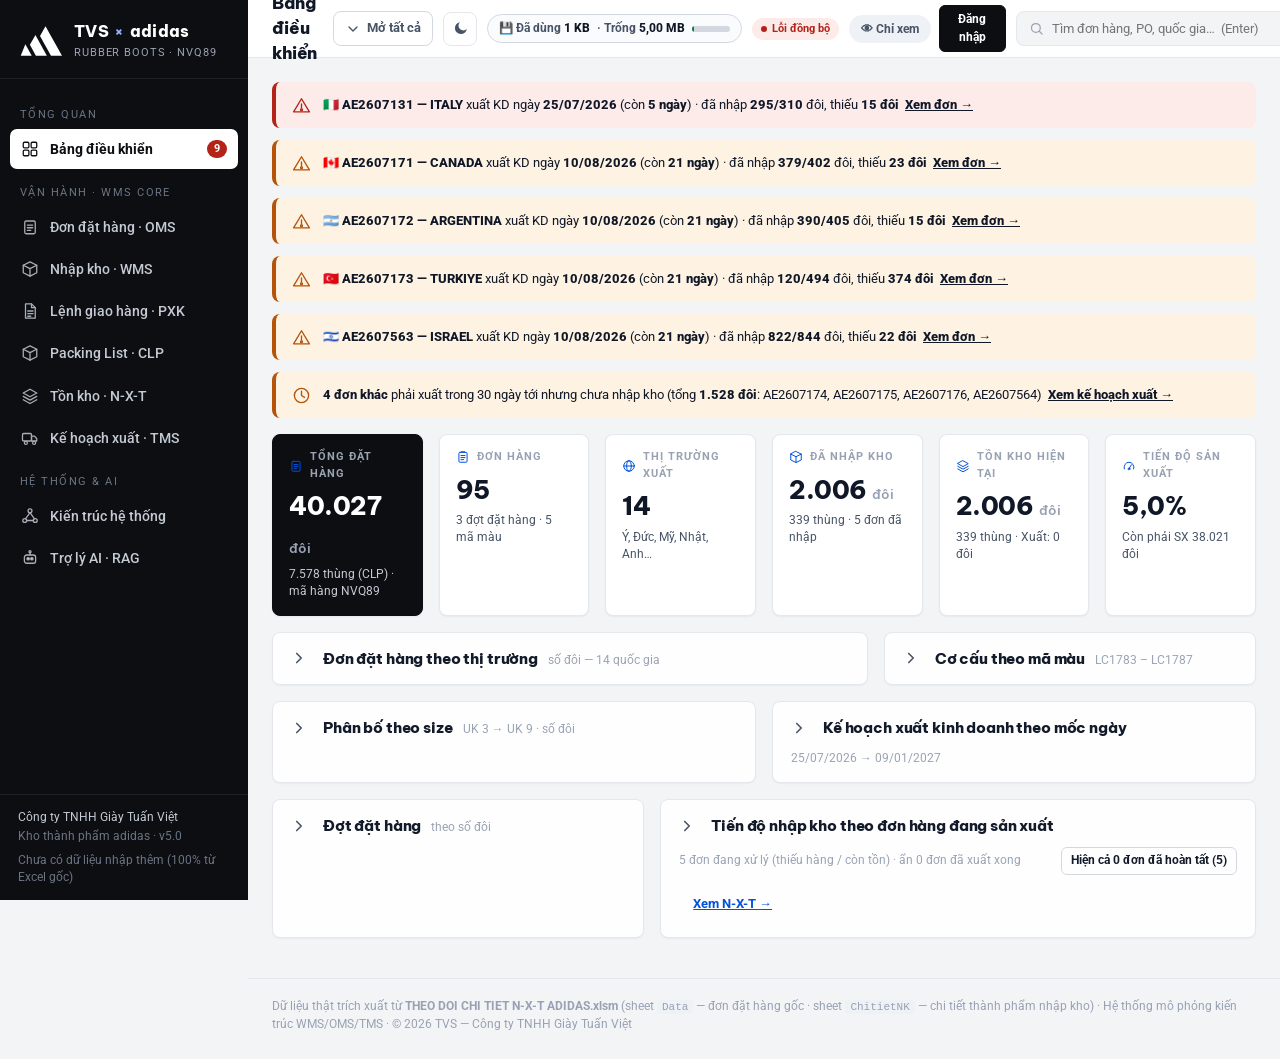
==== commit 6da3047f: "Fix Group 2 & 3 audit issues [M-06]..[M-09] and [L-01]..[L-03]: collapsible state, active order filt" ====
--- a/TVS-ADIDAS-1FILE.html
+++ b/TVS-ADIDAS-1FILE.html
@@ -1,9284 +1,9830 @@
-<!DOCTYPE html>
-<html lang="vi">
-<head>
-<meta charset="UTF-8">
-<meta name="viewport" content="width=device-width, initial-scale=1.0">
-<!-- BẢN GỘP 1 FILE — sinh tự động bởi tools/build-1file.py (v5.0 · 23/10/2026 14:26) -->
-<title>TVS × adidas — Hệ thống quản lý N-X-T Rubber Boots</title>
-<meta name="description" content="Hệ thống web quản lý Nhập – Xuất – Tồn thành phẩm Rubber Boots adidas | Công ty TNHH Giày Tuấn Việt (TVS)">
-<link rel="icon" href="[data-uri]" type="image/svg+xml">
-<meta name="theme-color" content="#0c0e12">
-<!-- Font nội dung Roboto + dự phòng tiêu đề Be Vietnam Pro (đủ dấu tiếng Việt) — dùng khi chạy online -->
-<link rel="preconnect" href="https://fonts.googleapis.com">
-<link rel="preconnect" href="https://fonts.gstatic.com" crossorigin>
-<link rel="stylesheet" href="https://fonts.googleapis.com/css2?family=Roboto:wght@400;500;700&family=Be+Vietnam+Pro:wght@600;700;800&display=swap&subset=vietnamese,latin">
-<style>
-/* ═══════════════════════════════════════════════════════════════════
-   TVS × adidas — Hệ thống N-X-T Rubber Boots
-   • Tiêu đề: UTM Neo Sans Intel (fallback Be Vietnam Pro — đủ tiếng Việt)
-   • Nội dung: Roboto (đủ tiếng Việt)
-   • 2 chế độ nền: sáng (mặc định) / tối — tương phản hài hòa
-   ═══════════════════════════════════════════════════════════════════ */
-
-/* Font tiêu đề thương hiệu: dùng UTM Neo Sans Intel nếu máy có / đặt tại
-   assets/fonts/, nếu không có sẽ tự lùi về Be Vietnam Pro (đủ dấu tiếng Việt) */
-@font-face{
-  font-family:"UTM Neo Sans Intel";
-  src:local("UTM Neo Sans Intel"),
-      url("../fonts/UTMNeoSansIntel.woff2") format("woff2"),
-      url("../fonts/UTMNeoSansIntel.ttf") format("truetype");
-  font-weight:400 800; font-display:swap;
-}
-
-:root{
-  /* ── Bảng màu SÁNG (mặc định) ── */
-  --ink:#0c0e12;            /* sidebar đen than */
-  --ink-2:#171a21;
-  --paper:#f3f4f6;          /* nền chung */
-  --card:#ffffff;
-  --soft:#fafbfc;           /* nền phụ nhạt (filters, th) */
-  --hover:#f6f8fb;          /* hover hàng bảng */
-  --edit:#fff8e6;           /* dòng đã chỉnh sửa (nền sáng) */
-  --edit-hover:#fff1cc;
-  --edit-border:#f59e0b;
-  --line:#e4e7ec;
-  --line-2:#d3d8e0;
-  --txt:#101828;
-  --txt-2:#475467;
-  --txt-3:#98a2b3;
-  --acc:#0050d8;            /* xanh vận hành */
-  --acc-soft:#eaf1ff;
-  --ok:#127a3f;  --ok-bg:#e7f6ed;
-  --warn:#b45309; --warn-bg:#fef3e2;
-  --bad:#b42318; --bad-bg:#fdebe9;
-  --neu:#475467; --neu-bg:#eef1f5;
-  --sidebar-active:#ffffff; --sidebar-active-txt:#0c0e12;
-  --r:8px;
-  --shadow:0 1px 2px rgba(16,24,40,.05);
-  --shadow-lg:0 12px 32px -8px rgba(16,24,40,.18);
-  --mono:"SFMono-Regular",Consolas,"Liberation Mono",Menlo,monospace;
-  --head:"UTM Neo Sans Intel","Be Vietnam Pro","Roboto","Segoe UI",Arial,sans-serif;
-  --sans:"Roboto","Be Vietnam Pro",-apple-system,BlinkMacSystemFont,"Segoe UI","Helvetica Neue",Arial,sans-serif;
-}
-
-/* ── Bảng màu TỐI — tương phản hài hòa (không đen tuyệt đối, dịu mắt) ── */
-[data-theme="dark"]{
-  --ink:#080b10;
-  --ink-2:#11151c;
-  --paper:#0f1319;
-  --card:#181d25;
-  --soft:#1e242e;
-  --hover:#222834;
-  --edit:#2d2412;           /* dòng đã chỉnh sửa (nền tối — tương phản cao với chữ sáng) */
-  --edit-hover:#3a2e16;
-  --edit-border:#f59e0b;
-  --line:#272d37;
-  --line-2:#39414e;
-  --txt:#e9edf3;
-  --txt-2:#a9b2bf;
-  --txt-3:#727c8b;
-  --acc:#5b93ff;
-  --acc-soft:#15263f;
-  --ok:#45cc8b;  --ok-bg:#0f2a1d;
-  --warn:#f2b53a; --warn-bg:#31280c;
-  --bad:#ff7267;  --bad-bg:#361613;
-  --neu:#a9b2bf; --neu-bg:#232a35;
-  --sidebar-active:#eaf1ff; --sidebar-active-txt:#0c0e12;
-  --shadow:0 1px 2px rgba(0,0,0,.5);
-  --shadow-lg:0 14px 34px -8px rgba(0,0,0,.7);
-}
-
-*{box-sizing:border-box;margin:0;padding:0}
-html{-webkit-text-size-adjust:100%}
-body{
-  font-family:var(--sans);
-  background:var(--paper);
-  color:var(--txt);
-  font-size:14px;
-  line-height:1.5;
-}
-/* Font tiêu đề (UTM Neo Sans Intel) cho: tiêu đề trang, tên thương hiệu,
-   tiêu đề đầu mục thẻ/modal, số liệu KPI lớn, tiêu đề phiếu in */
-h1,h2,h3,h4,.font-head,
-.topbar-title,.brand-name,.card-h h3,.modal-h h3,.k-val,
-.px-title,.px-sec,.px-co{font-family:var(--head);letter-spacing:.005em}
-::selection{background:#0050d833}
-:root{color-scheme:light}
-[data-theme="dark"]{color-scheme:dark}
-
-/* ── Khung app ─────────────────────────────────────────────── */
-.app{display:flex;min-height:100vh}
-.main{flex:1;min-width:0;display:flex;flex-direction:column}
-
-/* ── Sidebar ───────────────────────────────────────────────── */
-.sidebar{
-  width:248px;flex-shrink:0;background:var(--ink);color:#e7e9ee;
-  display:flex;flex-direction:column;position:sticky;top:0;height:100vh;
-  z-index:40;
-}
-.brand{display:flex;gap:12px;align-items:center;padding:20px 18px 16px;border-bottom:1px solid #ffffff14}
-.brand-logo{width:44px;height:34px;color:#fff;display:flex;align-items:flex-end}
-.brand-logo svg{width:100%;height:100%}
-.brand-name{display:block;font-weight:800;font-size:15.5px;letter-spacing:.02em;color:#fff}
-.brand-name em{font-style:normal;color:#8fb3ff;font-weight:600;padding:0 1px}
-.brand-sub{display:block;font-size:11px;color:#9aa3b2;letter-spacing:.08em;text-transform:uppercase;margin-top:2px}
-
-.nav{flex:1;overflow-y:auto;padding:14px 10px}
-.nav-sec{font-size:10.5px;letter-spacing:.14em;text-transform:uppercase;color:#6b7484;padding:14px 10px 6px}
-.n-ico{width:18px;height:18px;flex-shrink:0}
-svg.ico{width:14px;height:14px;flex-shrink:0;vertical-align:-2px}
-.nav-item{
-  display:flex;align-items:center;gap:11px;padding:9px 10px;border-radius:7px;
-  color:#c4cad4;cursor:pointer;text-decoration:none;font-size:13.5px;font-weight:500;
-  border:1px solid transparent;margin-bottom:2px;transition:background .12s,color .12s;
-}
-.nav-item .n-ico{width:18px;height:18px;flex-shrink:0;opacity:.85}
-.nav-item:hover{background:#ffffff0f;color:#fff}
-.nav-item.active{background:#fff;color:var(--ink);font-weight:700}
-.nav-item.active .n-ico{opacity:1}
-.nav-item .n-badge{margin-left:auto;font-size:10.5px;font-weight:700;background:#ff4d3a;color:#fff;border-radius:99px;padding:1px 7px}
-.nav-item.active .n-badge{background:var(--bad)}
-
-.sidebar-foot{padding:14px 18px;border-top:1px solid #ffffff14;font-size:11.5px}
-.foot-line{color:#c4cad4}
-.foot-line.dim{color:#6b7484;margin-top:2px}
-
-/* ── Topbar ────────────────────────────────────────────────── */
-.topbar{
-  position:sticky;top:0;z-index:30;background:var(--card);backdrop-filter:blur(8px);
-  border-bottom:1px solid var(--line);display:flex;align-items:center;gap:16px;
-  padding:0 24px;height:58px;
-}
-.topbar-title{font-size:16.5px;font-weight:800;letter-spacing:-.01em}
-.topbar-tools{margin-left:auto;display:flex;align-items:center;gap:10px}
-.global-search{display:flex;align-items:center;gap:8px;background:var(--paper);border:1px solid var(--line);border-radius:8px;padding:7px 12px;width:300px}
-.global-search .ico{width:15px;height:15px;color:var(--txt-3)}
-.global-search input{border:0;background:transparent;outline:0;font:inherit;font-size:13px;width:100%;color:var(--txt)}
-.today-chip{display:flex;align-items:center;gap:8px;border:1px solid var(--line);border-radius:8px;padding:7px 12px;font-weight:700;font-size:12.5px;background:var(--card);white-space:nowrap}
-.today-chip .ico{width:14px;height:14px;color:var(--acc)}
-.today-chip .clk{color:var(--txt-3)}
-.today-chip .clock-sep{width:1px;height:15px;background:var(--line-2);margin:0 2px}
-.sys-time{font-family:var(--mono);font-variant-numeric:tabular-nums;font-weight:700;letter-spacing:.02em;color:var(--acc);min-width:64px;display:inline-block;text-align:center}
-.theme-btn{display:inline-flex;align-items:center;justify-content:center;width:34px;height:34px;border:1px solid var(--line);border-radius:8px;background:var(--card);color:var(--txt-2);cursor:pointer;flex-shrink:0}
-.theme-btn:hover{color:var(--acc);border-color:var(--acc)}
-.storage-chip{
-  display:inline-flex;align-items:center;gap:7px;border:1px solid var(--line-2);
-  border-radius:99px;padding:4.5px 11px;font-size:11.5px;font-weight:700;
-  background:var(--soft);color:var(--txt-2);cursor:pointer;white-space:nowrap;
-  font-variant-numeric:tabular-nums;transition:border-color .15s,background .15s;
-}
-.storage-chip:hover{border-color:var(--acc);color:var(--txt)}
-.storage-chip .sc-bar{width:38px;height:6px;background:var(--line-2);border-radius:99px;overflow:hidden;flex-shrink:0}
-.storage-chip .sc-bar > i{display:block;height:100%;border-radius:99px;background:var(--ok)}
-.storage-chip.warn .sc-bar > i{background:var(--warn)}
-.storage-chip.bad .sc-bar > i{background:var(--bad)}
-.storage-chip b{color:var(--txt);font-weight:800}
-@media (max-width:1100px){.storage-chip .sc-free{display:none}}
-.burger{display:none}
-
-/* ── Nội dung ──────────────────────────────────────────────── */
-.content{padding:24px;max-width:1460px;width:100%;margin:0 auto;flex:1}
-.page-foot{padding:18px 24px 26px;color:var(--txt-3);font-size:12px;border-top:1px solid var(--line);margin-top:16px}
-.page-foot code{font-family:var(--mono);background:var(--neu-bg);padding:1px 5px;border-radius:4px;font-size:11px}
-
-/* ── Thành phần chung ──────────────────────────────────────── */
-.card{background:var(--card);border:1px solid var(--line);border-radius:var(--r);box-shadow:var(--shadow)}
-.card-h{display:flex;align-items:baseline;gap:10px;padding:15px 18px 0;flex-wrap:wrap}
-.card-h h3{font-size:14.5px;font-weight:800;letter-spacing:-.01em}
-.card-h .sub{color:var(--txt-3);font-size:12px}
-.card-h .spacer{margin-left:auto}
-.card-b{padding:14px 18px 18px}
-
-.grid{display:grid;gap:16px}
-.g-kpi{grid-template-columns:repeat(6,1fr)}
-.g-2{grid-template-columns:1fr 1fr}
-.g-3{grid-template-columns:repeat(3,1fr)}
-.g-23{grid-template-columns:1.6fr 1fr}
-.g-32{grid-template-columns:1fr 1.6fr}
-.mt{margin-top:16px}
-
-/* KPI */
-.kpi{padding:14px 16px}
-.kpi .k-lab{font-size:11px;font-weight:700;letter-spacing:.09em;text-transform:uppercase;color:var(--txt-3);display:flex;align-items:center;gap:7px}
-.kpi .k-lab .ico,.kpi .k-lab .n-ico{width:14px;height:14px;color:var(--acc)}
-.kpi .k-val{font-size:25px;font-weight:800;letter-spacing:-.02em;margin-top:6px;font-variant-numeric:tabular-nums}
-.kpi .k-val small{font-size:12.5px;font-weight:600;color:var(--txt-3);letter-spacing:0}
-.kpi .k-sub{font-size:11.5px;color:var(--txt-2);margin-top:3px;font-variant-numeric:tabular-nums}
-.kpi.kpi-acc{background:var(--ink);border-color:var(--ink);color:#fff}
-.kpi.kpi-acc .k-lab{color:#9aa3b2}.kpi.kpi-acc .k-lab .ico{color:#8fb3ff}
-.kpi.kpi-acc .k-sub{color:#c4cad4}
-
-/* Badge trạng thái */
-.bdg{display:inline-flex;align-items:center;gap:5px;font-size:11px;font-weight:700;border-radius:99px;padding:2.5px 9px;white-space:nowrap}
-.bdg::before{content:"";width:6px;height:6px;border-radius:50%;background:currentColor}
-.bdg.ok{color:var(--ok);background:var(--ok-bg)}
-.bdg.warn{color:var(--warn);background:var(--warn-bg)}
-.bdg.bad{color:var(--bad);background:var(--bad-bg)}
-.bdg.neu{color:var(--neu);background:var(--neu-bg)}
-.bdg.acc{color:var(--acc);background:var(--acc-soft)}
-.bdg.plain::before{display:none}
-
-/* Chip màu sản phẩm */
-.color-dot{display:inline-block;width:10px;height:10px;border-radius:3px;margin-right:6px;vertical-align:0;box-shadow:inset 0 0 0 1px rgba(0,0,0,.12)}
-
-/* Cảnh báo */
-.alert{border-left:4px solid var(--bad);background:var(--bad-bg);border-radius:8px;padding:13px 16px;display:flex;gap:12px;align-items:flex-start}
-.alert.warn{border-color:var(--warn);background:var(--warn-bg)}
-.alert .a-ico{width:19px;height:19px;color:var(--bad);flex-shrink:0;margin-top:1px}
-.alert.warn .a-ico{color:var(--warn)}
-.alert b{font-weight:800}
-.alert .a-t{font-size:13px}
-
-/* ── Bảng dữ liệu ──────────────────────────────────────────── */
-.tbl-wrap{overflow-x:auto;border-radius:0 0 var(--r) var(--r)}
-table.tbl{width:100%;border-collapse:collapse;font-size:12.8px}
-.tbl th{
-  text-align:left;font-size:10.8px;letter-spacing:.08em;text-transform:uppercase;
-  color:var(--txt-3);font-weight:700;padding:9px 12px;border-bottom:1px solid var(--line-2);
-  background:var(--soft);white-space:nowrap;position:sticky;top:0;
-}
-.tbl td{padding:8.5px 12px;border-bottom:1px solid var(--line);vertical-align:middle;white-space:nowrap}
-.tbl tr:last-child td{border-bottom:0}
-.tbl tbody tr:hover{background:var(--hover)}
-.tbl .num{text-align:right;font-variant-numeric:tabular-nums;font-weight:600}
-.tbl .mono{font-family:var(--mono);font-size:11.8px}
-.tbl .clickable{cursor:pointer}
-.tbl .neg{color:var(--bad);font-weight:800}
-.tbl .pos{color:var(--ok);font-weight:700}
-.tbl tfoot td{background:var(--soft);font-weight:800;border-top:2px solid var(--line-2)}
-
-/* Thanh tiến độ */
-.pbar{height:7px;background:var(--neu-bg);border-radius:99px;overflow:hidden;min-width:70px}
-.pbar>i{display:block;height:100%;border-radius:99px;background:var(--acc)}
-.pbar.ok>i{background:var(--ok)} .pbar.warn>i{background:var(--warn)} .pbar.bad>i{background:var(--bad)}
-.pline{display:flex;align-items:center;gap:10px}
-.pline .pv{font-size:11.5px;font-weight:700;color:var(--txt-2);font-variant-numeric:tabular-nums;white-space:nowrap}
-
-/* ── Bộ lọc ────────────────────────────────────────────────── */
-.filters,.card .filters{display:flex;flex-direction:row;gap:10px;flex-wrap:wrap;align-items:center;padding:14px 18px;border-bottom:1px solid var(--line)}
-.f-input,.f-select{
-  border:1px solid var(--line-2);border-radius:7px;background:var(--card);font:inherit;
-  font-size:12.8px;padding:7.5px 10px;color:var(--txt);outline:0;
-}
-.f-input:focus,.f-select:focus{border-color:var(--acc);box-shadow:0 0 0 3px #0050d81f}
-.f-input{width:220px;flex:0 0 auto}
-.f-select{width:auto;min-width:130px;max-width:240px;flex:0 0 auto}
-.f-chipcount{font-size:12px;color:var(--txt-2);margin-left:auto;font-variant-numeric:tabular-nums}
-.btn{
-  display:inline-flex;align-items:center;gap:7px;border:1px solid var(--line-2);background:var(--card);
-  border-radius:7px;padding:7.5px 13px;font:inherit;font-size:12.8px;font-weight:700;cursor:pointer;color:var(--txt);
-}
-.btn:hover{border-color:var(--txt-3)}
-.btn.primary{background:var(--ink);border-color:var(--ink);color:#fff}
-.btn.primary:hover{background:#000}
-.btn.ghost{border-color:transparent;color:var(--acc)}
-.btn .ico{width:14px;height:14px}
-
-/* Tabs con trong trang */
-.seg{display:inline-flex;background:var(--neu-bg);border-radius:8px;padding:3px;gap:2px}
-.seg button{border:0;background:transparent;font:inherit;font-size:12.5px;font-weight:700;color:var(--txt-2);padding:6px 14px;border-radius:6px;cursor:pointer}
-.seg button.on{background:var(--card);color:var(--txt);box-shadow:var(--shadow)}
-
-/* Phân trang */
-.pager{display:flex;align-items:center;gap:8px;padding:12px 18px;font-size:12.5px;color:var(--txt-2)}
-.pager .btn{padding:5px 10px}
-.pager .pg-info{margin-left:auto;font-variant-numeric:tabular-nums}
-
-/* ── Modal chi tiết ────────────────────────────────────────── */
-.modal-back{position:fixed;inset:0;background:#0c0e12b8;z-index:80;display:none;align-items:flex-start;justify-content:center;padding:5vh 16px;overflow-y:auto}
-.modal-back.open{display:flex}
-.modal{background:var(--card);border-radius:12px;max-width:880px;width:100%;box-shadow:var(--shadow-lg);overflow:hidden;animation:pop .18s ease}
-@keyframes pop{from{transform:translateY(10px);opacity:0}to{transform:none;opacity:1}}
-.modal-h{display:flex;align-items:center;gap:12px;padding:16px 20px;border-bottom:1px solid var(--line);background:var(--soft)}
-.modal-h h3{font-size:16px;font-weight:800}
-.modal-x{margin-left:auto;border:0;background:var(--neu-bg);width:30px;height:30px;border-radius:8px;font-size:15px;cursor:pointer;font-weight:700;color:var(--txt-2)}
-.modal-b{padding:18px 20px 22px}
-
-/* Ma trận size */
-.size-matrix{display:grid;grid-template-columns:repeat(auto-fit,minmax(86px,1fr));gap:8px}
-.sm-cell{border:1px solid var(--line);border-radius:8px;padding:8px 10px;text-align:center}
-.sm-cell .s{font-size:10.5px;font-weight:800;letter-spacing:.06em;color:var(--txt-3);text-transform:uppercase}
-.sm-cell .v{font-size:17px;font-weight:800;font-variant-numeric:tabular-nums;margin-top:2px}
-.sm-cell .m{font-size:10.5px;color:var(--txt-3);font-variant-numeric:tabular-nums}
-.sm-cell.hit{border-color:#9db8f0;background:var(--acc-soft)}
-.sm-cell.short{border-color:#f0b4ad;background:var(--bad-bg)}
-.sm-cell.full{border-color:#a8d9bc;background:var(--ok-bg)}
-
-/* ── Timeline (nhập kho / kế hoạch xuất) ───────────────────── */
-.tl{position:relative;padding-left:26px}
-.tl::before{content:"";position:absolute;left:8px;top:6px;bottom:6px;width:2px;background:var(--line-2)}
-.tl-item{position:relative;padding:0 0 20px}
-.tl-item:last-child{padding-bottom:2px}
-.tl-dot{position:absolute;left:-26px;top:4px;width:18px;height:18px;border-radius:50%;background:var(--card);border:2px solid var(--acc);display:flex;align-items:center;justify-content:center}
-.tl-dot::after{content:"";width:6px;height:6px;border-radius:50%;background:var(--acc)}
-.tl-item.done .tl-dot{border-color:var(--ok)} .tl-item.done .tl-dot::after{background:var(--ok)}
-.tl-item.late .tl-dot{border-color:var(--bad)} .tl-item.late .tl-dot::after{background:var(--bad)}
-.tl-date{font-size:12px;font-weight:800;letter-spacing:.03em;color:var(--txt-2);text-transform:uppercase}
-.tl-main{font-size:13.5px;margin-top:2px}
-
-/* ── Sơ đồ kiến trúc WMS ───────────────────────────────────── */
-.arch{display:flex;flex-direction:column;gap:14px;align-items:stretch}
-.arch-row{display:grid;gap:14px}
-.arch-row.r3{grid-template-columns:1fr 1fr 1fr}
-.arch-node{border:1.5px solid var(--line-2);border-radius:10px;background:var(--card);padding:14px 16px;position:relative}
-.arch-node h4{font-size:13.5px;font-weight:800;display:flex;align-items:center;gap:8px}
-.arch-node h4 .tag{font-size:9.5px;font-weight:800;letter-spacing:.1em;background:var(--neu-bg);color:var(--txt-2);border-radius:5px;padding:2px 6px}
-.arch-node ul{list-style:none;margin-top:8px;display:flex;flex-direction:column;gap:4px}
-.arch-node li{font-size:12.3px;color:var(--txt-2);padding-left:14px;position:relative}
-.arch-node li::before{content:"";position:absolute;left:2px;top:7px;width:5px;height:5px;border-radius:2px;background:var(--acc)}
-.arch-node.hub{background:var(--ink);border-color:var(--ink);color:#fff}
-.arch-node.hub h4{color:#fff}
-.arch-node.hub li{color:#c4cad4}
-.arch-node.hub li::before{background:#8fb3ff}
-.arch-hub-grid{display:grid;grid-template-columns:repeat(5,1fr);gap:10px;margin-top:12px}
-.hub-mod{background:#ffffff10;border:1px solid #ffffff22;border-radius:8px;padding:10px;text-align:center}
-.hub-mod .hm-ico{width:22px;height:22px;margin:0 auto 6px;color:#8fb3ff}
-.hub-mod .hm-t{font-size:11.3px;font-weight:700;color:#e7e9ee;line-height:1.3}
-.arch-link{display:flex;justify-content:center;color:var(--txt-3)}
-.arch-link svg{width:20px;height:26px}
-.arch-flow{font-size:10.5px;font-weight:700;letter-spacing:.06em;text-transform:uppercase;color:var(--txt-3);text-align:center;margin-top:4px}
-
-/* Thẻ RAG */
-.rag-card{border:1px solid var(--line);border-radius:10px;padding:14px 16px;background:var(--card);display:flex;gap:14px}
-.rag-num{font-size:22px;font-weight:800;color:var(--acc);font-variant-numeric:tabular-nums;line-height:1}
-.rag-card h4{font-size:13.5px;font-weight:800}
-.rag-card p{font-size:12.3px;color:var(--txt-2);margin-top:4px}
-.rag-card .use{margin-top:7px;font-size:11.5px;color:var(--acc);font-weight:700}
-
-/* ── Trợ lý AI ─────────────────────────────────────────────── */
-.chat-wrap{display:grid;grid-template-columns:1fr 300px;gap:16px;align-items:start}
-.chat{display:flex;flex-direction:column;height:calc(100vh - 210px);min-height:480px}
-.chat-log{flex:1;overflow-y:auto;padding:18px;display:flex;flex-direction:column;gap:14px}
-.msg{max-width:82%;border-radius:12px;padding:10px 14px;font-size:13.3px;line-height:1.55}
-.msg.user{align-self:flex-end;background:var(--ink);color:#fff;border-bottom-right-radius:4px}
-.msg.bot{align-self:flex-start;background:var(--paper);border:1px solid var(--line);border-bottom-left-radius:4px}
-.msg.bot .steps{display:flex;flex-wrap:wrap;gap:5px;margin-bottom:8px}
-.msg.bot .step{font-size:10.3px;font-weight:700;letter-spacing:.04em;background:var(--card);border:1px solid var(--line-2);border-radius:99px;padding:2px 8px;color:var(--txt-2)}
-.msg.bot .step.hot{border-color:#9db8f0;color:var(--acc);background:var(--acc-soft)}
-.msg.bot table{margin-top:8px;border-collapse:collapse;font-size:12px;background:var(--card);border-radius:6px;overflow:hidden}
-.msg.bot table th,.msg.bot table td{border:1px solid var(--line);padding:4.5px 9px;text-align:right}
-.msg.bot table th{background:var(--soft);font-size:10.3px;text-transform:uppercase;letter-spacing:.05em;color:var(--txt-3)}
-.msg.bot table td:first-child,.msg.bot table th:first-child{text-align:left}
-.msg.bot b{font-weight:800}
-.chat-in{display:flex;gap:8px;padding:12px;border-top:1px solid var(--line)}
-.chat-in input{flex:1;border:1px solid var(--line-2);border-radius:8px;padding:10px 13px;font:inherit;font-size:13.3px;outline:0}
-.chat-in input:focus{border-color:var(--acc);box-shadow:0 0 0 3px #0050d81f}
-.quick-qs{display:flex;flex-direction:column;gap:7px}
-.quick-qs button{text-align:left;border:1px solid var(--line);background:var(--card);border-radius:8px;padding:9px 12px;font:inherit;font-size:12.3px;cursor:pointer;color:var(--txt-2)}
-.quick-qs button:hover{border-color:var(--acc);color:var(--acc);background:var(--acc-soft)}
-
-/* ── Phân quyền: viewer bị ẩn mọi nút thao tác dữ liệu ─────── */
-.role-viewer .need-edit{display:none!important}
-.view-only{display:none}
-.role-viewer .view-only{display:inline}
-.user-chip{display:inline-flex;align-items:center;gap:6px;font-size:12px;font-weight:700;border-radius:99px;padding:5px 12px;white-space:nowrap}
-.user-chip.editor{background:var(--ok-bg);color:var(--ok)}
-.user-chip.viewer{background:var(--neu-bg);color:var(--txt-2)}
-
-/* Ghi chú nhỏ */
-.note{font-size:11.8px;color:var(--txt-3)}
-.legend{display:flex;gap:14px;flex-wrap:wrap;font-size:11.8px;color:var(--txt-2);align-items:center}
-.legend .l-i{display:flex;align-items:center;gap:6px}
-.legend .sw{width:10px;height:10px;border-radius:3px}
-
-/* Heat cell */
-.heat{display:inline-block;min-width:46px;text-align:right;padding:2px 7px;border-radius:5px;font-variant-numeric:tabular-nums;font-weight:600}
-
-/* ── Form nhập liệu ────────────────────────────────────────── */
-.frm label{display:flex;flex-direction:column;gap:4px;font-size:11.5px;font-weight:700;color:var(--txt-2);letter-spacing:.02em}
-.frm input,.frm select{
-  border:1px solid var(--line-2);border-radius:7px;padding:8px 10px;font:inherit;font-size:13px;
-  font-weight:500;color:var(--txt);outline:0;background:var(--card);width:100%;
-}
-.frm input:focus,.frm select:focus{border-color:var(--acc);box-shadow:0 0 0 3px #0050d81f}
-.cell-in{border:1px solid var(--line-2);border-radius:6px;padding:5px 8px;font:inherit;font-size:12.8px;width:90px;text-align:right;outline:0;font-variant-numeric:tabular-nums;background:var(--card);color:var(--txt)}
-.f-input,.f-select{color:var(--txt)}
-.cell-in:focus{border-color:var(--acc);box-shadow:0 0 0 2px #0050d81f}
-.cell-in.bad{border-color:var(--bad);background:var(--bad-bg)}
-.cell-in.note-in{width:130px;text-align:left}
-.btn.small{padding:4.5px 9px;font-size:11.8px;border-radius:6px}
-.btn.danger{color:var(--bad);border-color:#f0b4ad}
-.btn.danger:hover{background:var(--bad-bg)}
-.btn:disabled{opacity:.45;cursor:not-allowed}
-.modal.wide{max-width:1080px}
-
-/* Wizard */
-.steps-bar{display:flex;gap:8px;margin-bottom:14px;flex-wrap:wrap}
-.stp{font-size:11.5px;font-weight:800;padding:5px 12px;border-radius:99px;background:var(--neu-bg);color:var(--txt-3)}
-.stp.on{background:var(--ink);color:#fff}
-.stp.done{background:var(--ok-bg);color:var(--ok)}
-.chk-list{border:1px solid var(--line);border-radius:8px;max-height:34vh;overflow-y:auto}
-.chkline{display:flex;align-items:center;gap:10px;padding:8px 12px;border-bottom:1px solid var(--line);font-size:12.8px;cursor:pointer}
-.chkline:last-child{border-bottom:0}
-.chkline:hover{background:var(--hover)}
-.chkline.sel{background:var(--acc-soft)}
-.chkline input{accent-color:var(--acc);width:15px;height:15px}
-.chkline .num-col{width:104px;text-align:right;font-variant-numeric:tabular-nums;font-weight:700;flex-shrink:0}
-.chkline.chk-head{background:var(--soft);font-size:10.5px;font-weight:800;letter-spacing:.05em;
-  text-transform:uppercase;color:var(--txt-3);cursor:default;border-bottom:1px solid var(--line-2);
-  border-radius:8px 8px 0 0;padding:7px 12px}
-.chkline.chk-head:hover{background:var(--soft)}
-.chkline.chk-head .num-col{font-weight:800}
-.pos{color:var(--ok);font-weight:700}
-.spin{width:38px;height:38px;border:4px solid var(--neu-bg);border-top-color:var(--acc);border-radius:50%;margin:0 auto;animation:spn .8s linear infinite}
-@keyframes spn{to{transform:rotate(360deg)}}
-
-/* Toast */
-#toasts{position:fixed;right:18px;bottom:18px;z-index:120;display:flex;flex-direction:column;gap:8px;max-width:380px}
-.toast{background:var(--ink);color:#fff;border-radius:10px;padding:11px 15px;font-size:12.8px;box-shadow:var(--shadow-lg);animation:tin .22s ease;border-left:4px solid var(--acc)}
-.toast.ok{border-left-color:#3ccb7f}
-.toast.warn{border-left-color:#f2a20c}
-.toast.out{opacity:0;transform:translateY(6px);transition:all .3s}
-@keyframes tin{from{opacity:0;transform:translateY(8px)}to{opacity:1;transform:none}}
-
-/* ── Phiếu xuất kho (mẫu 03/XKNB) ──────────────────────────── */
-.phieu-wrap{background:#eef0f3;padding:18px;display:flex;flex-direction:column;gap:18px}
-.px-page{background:#fff;border:1px solid var(--line-2);padding:22px 26px 14px;font-size:12px;line-height:1.45;color:#111;max-width:960px;margin:0 auto;width:100%;display:flex;flex-direction:column;position:relative;box-shadow:0 1px 4px rgba(16,24,40,.08)}
-.px-page.land{max-width:1200px}
-.px-orient{display:inline-flex;background:var(--neu-bg);border-radius:7px;padding:2px;gap:2px}
-.px-orient button{border:0;background:transparent;font:inherit;font-size:11.5px;font-weight:700;color:var(--txt-2);padding:4px 11px;border-radius:5px;cursor:pointer;display:inline-flex;align-items:center;gap:5px}
-.px-orient button.on{background:var(--ink);color:#fff}
-.px-cont-info{font-size:11.5px;color:#333;border:1px dotted #c9ced6;border-radius:6px;padding:6px 10px;margin-bottom:8px}
-.px-carry td,td.px-carry{text-align:right!important;color:#667085;font-style:italic;border-left:1px solid #6b7280!important;border-right:1px solid #6b7280!important}
-.px-foot{display:flex;justify-content:space-between;gap:10px;border-top:1px solid #c9ced6;margin-top:auto;padding-top:6px;font-size:10.2px;color:#555;flex-shrink:0}
-.px-foot .px-pageno{font-weight:800;color:#111}
-.px-mix{font-size:9.6px;font-weight:600;color:#333;white-space:nowrap}
-.mix-bd{font-size:11px;color:var(--txt-2);font-weight:600}
-.row-mix{background:var(--edit)}
-.phieu{background:#fff;border:1px solid var(--line-2);padding:22px 26px;font-size:12px;color:#111;max-width:960px;margin:0 auto}
-.px-head{display:flex;justify-content:space-between;gap:18px;align-items:flex-start}
-.px-co{font-weight:800;font-size:13px}
-.px-co-sub{font-size:11px;color:#333}
-.px-form-no{text-align:right;font-size:10.2px;max-width:330px;color:#333}
-.px-title{text-align:center;font-size:19px;font-weight:800;letter-spacing:.02em;margin:14px 0 12px}
-.px-info{display:grid;grid-template-columns:1fr 1fr;gap:0 26px}
-.px-row{display:flex;border-bottom:1px dotted #c9ced6;padding:3.5px 0;gap:8px}
-.px-lab{width:158px;flex-shrink:0;font-weight:700;color:#333;font-size:11.2px}
-.px-val{flex:1;font-size:11.8px}
-.px-sec{font-weight:800;font-size:12.5px;margin:14px 0 6px;letter-spacing:.04em}
-.px-tbl{width:100%;border-collapse:collapse;font-size:11px}
-.px-tbl th,.px-tbl td{border:1px solid #6b7280;padding:3.5px 5px;text-align:left}
-.px-tbl th{background:#f1f3f6;font-size:10px;text-transform:uppercase;letter-spacing:.02em;text-align:center}
-.px-tbl .nw{white-space:nowrap}
-.px-tbl .c{text-align:center}.px-tbl .r{text-align:right;font-variant-numeric:tabular-nums}
-.px-tbl .px-total td{font-weight:800;background:#f7f8fa}
-/* Khối ký xác nhận — theo hình mẫu: dải tiêu đề navy, 6 vai trò */
-.px-sign-tbl{width:100%;border-collapse:collapse;margin-top:8px;table-layout:fixed}
-.px-sign-tbl th{
-  background:#1f4e79;color:#fff;font-size:10.8px;font-weight:800;letter-spacing:.02em;
-  border:1px solid #16385a;padding:5px 4px;text-align:left;
-}
-.px-sign-tbl td{border:1px solid #9aa3b2;border-top:0;vertical-align:top;padding:7px 8px 6px;font-size:10.6px}
-.px-sign-tbl .px-ky{color:#555;font-style:italic}
-.px-sign-tbl .px-sign-space{height:92px}   /* ô to — đủ chỗ chữ ký + ghi họ tên */
-.px-sign-tbl i{font-style:normal;color:#111;display:block;border-top:1px dotted #c9ced6;padding-top:4px}
-
-/* Chế độ NÉN (tự co dòng khi trang cuối ít dòng + khối ký) */
-.px-page.compact .px-tbl th{padding:2.5px 4px;font-size:9.4px}
-.px-page.compact .px-tbl td{padding:2px 4px;font-size:10px}
-.px-page.compact .px-mix{font-size:8.8px}
-.px-page.compact .px-sign-tbl th{padding:3.5px 4px;font-size:10px}
-.px-page.compact .px-sign-tbl td{padding:3px 5px;font-size:9.6px}
-.px-page.compact .px-sign-tbl .px-sign-space{height:64px}
-.px-page.compact .px-sec{margin:8px 0 4px}
-.px-page.compact .px-cont-info{padding:4px 8px;margin-bottom:5px}
-.px-carry-d{font-size:11px;color:#667085;font-style:italic;text-align:right;padding:8px 2px}
-
-/* Vùng in tách riêng — gắn thẳng vào <body>, thoát mọi khung modal/overflow
-   (khắc phục lỗi trang 2+ bị mất nội dung khi in) */
-#printRoot{display:none}
-
-/* Print — phiếu phân trang, mỗi .px-page = đúng 1 tờ giấy có "Trang i/n"
-   (hướng giấy đứng/ngang do JS bơm rule @page{size:A4 …} theo lựa chọn) */
-@page{margin:9mm}
-@media print{
-  .sidebar,.topbar,.scrim,#toasts{display:none}
-  .content{padding:0;max-width:none}
-  .card{box-shadow:none;break-inside:avoid}
-  body.print-phieu .app,body.print-phieu .modal-back,body.print-phieu #toasts{display:none!important}
-  body.print-phieu #printRoot{display:block}
-  body.print-phieu #printRoot .px-page{
-    border:0;box-shadow:none;max-width:none;margin:0;padding:0;
-    page-break-after:always;break-after:page;display:flex;flex-direction:column;position:relative;
-    height:276mm;overflow:hidden;   /* khoá đúng 1 tờ A4 đứng — không cho lấn trang sau */
-  }
-  body.print-phieu #printRoot .px-page.land{height:189mm}   /* A4 ngang */
-  body.print-phieu #printRoot .px-page:last-child{page-break-after:auto}
-  body.print-phieu #printRoot .px-foot{position:static;margin-top:auto;background:#fff;flex-shrink:0}
-  .px-sign-tbl th{-webkit-print-color-adjust:exact;print-color-adjust:exact}
-}
-
-/* ── Responsive ────────────────────────────────────────────── */
-.scrim{position:fixed;inset:0;background:#0c0e1280;z-index:35;display:none}
-@media (max-width:1200px){
-  .g-kpi{grid-template-columns:repeat(3,1fr)}
-  .g-23,.g-32,.g-3{grid-template-columns:1fr 1fr}
-  .chat-wrap{grid-template-columns:1fr}
-  .quick-qs{flex-direction:row;flex-wrap:wrap}
-}
-@media (max-width:860px){
-  .sidebar{position:fixed;left:-260px;transition:left .2s ease}
-  .sidebar.open{left:0}
-  .scrim.show{display:block}
-  .burger{display:flex;flex-direction:column;gap:4px;border:0;background:transparent;cursor:pointer;padding:6px}
-  .burger span{width:20px;height:2px;background:var(--txt);border-radius:2px}
-  .global-search{width:170px}
-  .g-kpi,.g-2,.g-3,.g-23,.g-32{grid-template-columns:1fr}
-  .arch-row.r3{grid-template-columns:1fr}
-  .arch-hub-grid{grid-template-columns:repeat(2,1fr)}
-  .content{padding:14px}
-  .today-chip{display:none}
-}
-
-/* Tên màu tiếng Việt hiển thị cạnh mã màu */
-.col-vn{display:inline-block;margin-left:6px;font-size:10.5px;font-weight:700;color:var(--txt-2);
-  background:var(--neu-bg);border-radius:4px;padding:1px 6px;white-space:nowrap}
-
-/* ── v4.8: Sửa đơn đặt hàng ngay trên màn hình OMS ─────────────── */
-.act-cell{white-space:nowrap}
-.act-cell .btn{margin-right:4px}
-.act-cell .btn:last-child{margin-right:0}
-.tbl tbody tr.row-editing{background:var(--acc-soft)}
-.tbl tbody tr.row-editing td{vertical-align:middle}
-.tbl tbody tr.row-editing:hover{background:var(--acc-soft)}
-.tbl tbody tr.row-edited{background:var(--edit);color:var(--txt)}
-.tbl tbody tr.row-edited:hover{background:var(--edit-hover)}
-.tbl tbody tr.row-edited td:first-child{box-shadow:inset 3px 0 0 var(--edit-border)}
-
-/* ── v4.9: Báo cáo N-X-T theo kỳ (khối cột theo size) ─────────── */
-.rp-f{display:flex;align-items:center;gap:7px;font-size:12.5px;font-weight:700;color:var(--txt-2)}
-.tbl th.rp-blk{text-align:center;border-left:2px solid var(--line-2);background:var(--soft);letter-spacing:.03em}
-.tbl th.rp-sum,.tbl td.rp-sum{background:var(--neu-bg)}
-.tbl.rp-wide th,.tbl.rp-wide td{white-space:nowrap}
-.tbl.rp-wide thead tr:first-child th{position:relative}
-
-/* ── v4.10: Sổ xuống / thu gọn khối trên mọi màn hình ─────────── */
-.card.clp > .card-h{cursor:pointer;user-select:none;transition:padding .15s}
-.clp-chev{flex:0 0 auto;width:24px;height:24px;padding:0;margin:-2px 2px -2px -4px;border:0;border-radius:6px;
-  background:transparent;color:var(--txt-2);cursor:pointer;display:inline-flex;align-items:center;justify-content:center;align-self:center}
-.clp-chev svg{width:18px;height:18px;transition:transform .18s ease}
-.clp-chev:hover{background:var(--neu-bg);color:var(--txt)}
-.card.collapsed > .card-h .clp-chev svg{transform:rotate(-90deg)}
-.card.clp > .card-h:hover .clp-chev{background:var(--neu-bg);color:var(--txt)}
-.card.collapsed > *:not(.card-h){display:none!important}
-.card.collapsed > .card-h{padding-bottom:15px}
-.card.clp.collapsed{background:var(--card);opacity:.985}
-/* Nút Mở/Thu gọn tất cả trên topbar */
-.clp-all-btn{display:inline-flex;align-items:center;gap:6px;font:inherit;font-size:12.5px;font-weight:700;
-  color:var(--txt-2);background:var(--card);border:1px solid var(--line-2);border-radius:8px;
-  padding:7px 11px;cursor:pointer;white-space:nowrap}
-.clp-all-btn:hover{border-color:var(--acc);color:var(--acc)}
-.clp-all-btn .ico{width:16px;height:16px}
-@media(max-width:720px){.clp-all-btn span{display:none}}
-
-/* ── v4.10.1: thu gọn phần bảng OMS (giữ toolbar/lọc) ─────────── */
-#tblArea.clp-hidden{display:none!important}
-.clp-bar{cursor:pointer;user-select:none}
-.clp-bar .clp-chev{margin-right:2px}
-.clp-bar.collapsed .clp-chev svg{transform:rotate(-90deg)}
-
-</style>
-</head>
-<body>
-
-<div id="app" class="app">
-
-  <!-- ══════════ SIDEBAR ══════════ -->
-  <aside class="sidebar" id="sidebar">
-    <div class="brand">
-      <div class="brand-logo">
-        <svg viewBox="0 0 48 32" aria-hidden="true">
-          <polygon points="30,0 48,32 36,32 24,10.5" fill="currentColor"/>
-          <polygon points="19,9.5 31.5,32 19.5,32 13,20.2" fill="currentColor"/>
-          <polygon points="8,19.5 15,32 3,32" fill="currentColor"/>
-        </svg>
-      </div>
-      <div class="brand-text">
-        <span class="brand-name">TVS <em>×</em> adidas</span>
-        <span class="brand-sub">Rubber Boots · NVQ89</span>
-      </div>
-    </div>
-
-    <nav class="nav" id="nav"><!-- render bởi app.js --></nav>
-
-    <div class="sidebar-foot">
-      <div class="foot-line">Công ty TNHH Giày Tuấn Việt</div>
-      <div class="foot-line dim">Kho thành phẩm adidas · v5.0</div>
-      <div class="foot-line dim" id="localInfo" style="margin-top:6px"></div>
-    </div>
-  </aside>
-
-  <!-- ══════════ MAIN ══════════ -->
-  <div class="main">
-    <header class="topbar">
-      <button class="burger" id="burger" aria-label="Menu">
-        <span></span><span></span><span></span>
-      </button>
-      <div class="topbar-title" id="pageTitle">Bảng điều khiển</div>
-      <div class="topbar-tools">
-        <button class="theme-btn" id="themeBtn" title="Đổi nền sáng / tối" aria-label="Đổi nền sáng / tối"></button>
-        <span id="storageChip"></span>
-        <span id="syncChip"></span>
-        <span id="userChip" style="display:flex;align-items:center;gap:8px"></span>
-        <div class="global-search">
-          <svg viewBox="0 0 24 24" class="ico"><circle cx="11" cy="11" r="7" fill="none" stroke="currentColor" stroke-width="2"/><line x1="16.5" y1="16.5" x2="21" y2="21" stroke="currentColor" stroke-width="2" stroke-linecap="round"/></svg>
-          <input id="globalSearch" type="text" placeholder="Tìm đơn hàng, PO, quốc gia…  (Enter)">
-        </div>
-        <div class="today-chip" title="Ngày giờ hệ thống máy tính (cập nhật realtime)">
-          <svg viewBox="0 0 24 24" class="ico"><rect x="3" y="5" width="18" height="16" rx="2" fill="none" stroke="currentColor" stroke-width="2"/><line x1="3" y1="10" x2="21" y2="10" stroke="currentColor" stroke-width="2"/><line x1="8" y1="2.5" x2="8" y2="7" stroke="currentColor" stroke-width="2" stroke-linecap="round"/><line x1="16" y1="2.5" x2="16" y2="7" stroke="currentColor" stroke-width="2" stroke-linecap="round"/></svg>
-          <span id="sysDate">—/—/—</span>
-          <span class="clock-sep"></span>
-          <svg viewBox="0 0 24 24" class="ico clk"><circle cx="12" cy="12" r="9" fill="none" stroke="currentColor" stroke-width="2"/><path d="M12 6.5V12l3.6 2.2" fill="none" stroke="currentColor" stroke-width="2" stroke-linecap="round" stroke-linejoin="round"/></svg>
-          <span id="sysTime" class="sys-time">--:--:--</span>
-        </div>
-      </div>
-    </header>
-
-    <main class="content" id="view"><!-- các trang render tại đây --></main>
-
-    <footer class="page-foot">
-      Dữ liệu thật trích xuất từ <b>THEO DOI CHI TIET N-X-T ADIDAS.xlsm</b> (sheet <code>Data</code> — đơn đặt hàng gốc · sheet <code>ChitietNK</code> — chi tiết thành phẩm nhập kho)
-      · Hệ thống mô phỏng kiến trúc WMS/OMS/TMS · © 2026 TVS — Công ty TNHH Giày Tuấn Việt
-    </footer>
-  </div>
-</div>
-
-<div class="scrim" id="scrim"></div>
-
-<!-- Dữ liệu thật + lớp lưu trữ động + lõi ứng dụng -->
-<!-- ── assets/js/data.js ── -->
-<script>
-/* ===== TVS x adidas Rubber Boots — DỮ LIỆU THẬT trích xuất từ file Excel =====
-   Nguồn: THEO DOI CHI TIET N-X-T ADIDAS.xlsm (sheet Data + ChitietNK)
-   Nhập kho: dữ liệu nguồn từ 'chi tiet nhap kho theo ngay.xlsx' (cập nhật 30/07/2026).
-   Đây là DỮ LIỆU GỐC BAN ĐẦU — người dùng vẫn sửa/xóa/thêm được trên web (có nhật ký). */
-
-window.TVS_META = {
-  "company": "Công ty TNHH Giày Tuấn Việt",
-  "companyShort": "TVS",
-  "brand": "adidas",
-  "product": "Rubber Boots — Thành phẩm",
-  "itemCode": "NVQ89",
-  "packing": 6,
-  "source": "THEO DOI CHI TIET N-X-T ADIDAS.xlsm",
-  "sheets": {
-    "orders": "Data — DATA ĐƠN ĐẶT HÀNG GỐC",
-    "receipts": "ChitietNK — CHI TIẾT THÀNH PHẨM ADIDAS NHẬP KHO"
-  },
-  "today": "2026-07-20",
-  "totalPairs": 40027,
-  "totalCartons": 6909,
-  "colorVN": {
-    "LC1783": "MÀU ĐEN",
-    "LC1786": "MÀU NÂU",
-    "LC1787": "MÀU RÊU",
-    "LC1785": "MÀU HỒNG RUỐC",
-    "LC1784": "MÀU BEIGE"
-  },
-  "transfers": [
-    {
-      "ord": "AE2607205",
-      "ctryFrom": "UNITED KINGDOM",
-      "ctryTo": "GERMANY",
-      "poFrom": "0903082430-1",
-      "poTo": "0903203968-1"
-    }
-  ],
-  "ordersUpdatedAt": "2026-08-03"
-};
-
-window.TVS_ORDERS = [{"d": "2026-07-25", "ctry": "ITALY", "ord": "AE2607131", "po": "0903080022-1", "col": "LC1783", "sz": "UK 4", "prs": 60, "ctn": 10, "bat": 1}, {"d": "2026-07-25", "ctry": "ITALY", "ord": "AE2607131", "po": "0903080022-1", "col": "LC1783", "sz": "UK 5", "prs": 65, "ctn": 11, "bat": 1}, {"d": "2026-07-25", "ctry": "ITALY", "ord": "AE2607131", "po": "0903080022-1", "col": "LC1783", "sz": "UK 6", "prs": 65, "ctn": 11, "bat": 1}, {"d": "2026-07-25", "ctry": "ITALY", "ord": "AE2607131", "po": "0903080022-1", "col": "LC1783", "sz": "UK 7", "prs": 55, "ctn": 10, "bat": 1}, {"d": "2026-07-25", "ctry": "ITALY", "ord": "AE2607131", "po": "0903080022-1", "col": "LC1783", "sz": "UK 8", "prs": 50, "ctn": 9, "bat": 1}, {"d": "2026-07-25", "ctry": "ITALY", "ord": "AE2607131", "po": "0903080022-1", "col": "LC1783", "sz": "UK 9", "prs": 15, "ctn": 3, "bat": 1}, {"d": "2026-08-10", "ctry": "ARGENTINA", "ord": "AE2607172", "po": "0903082676-1", "col": "LC1783", "sz": "UK 3", "prs": 4, "ctn": 1, "bat": 1}, {"d": "2026-08-10", "ctry": "ARGENTINA", "ord": "AE2607172", "po": "0903082676-1", "col": "LC1783", "sz": "UK 4", "prs": 48, "ctn": 8, "bat": 1}, {"d": "2026-08-10", "ctry": "ARGENTINA", "ord": "AE2607172", "po": "0903082676-1", "col": "LC1783", "sz": "UK 5", "prs": 103, "ctn": 18, "bat": 1}, {"d": "2026-08-10", "ctry": "ARGENTINA", "ord": "AE2607172", "po": "0903082676-1", "col": "LC1783", "sz": "UK 6", "prs": 112, "ctn": 19, "bat": 1}, {"d": "2026-08-10", "ctry": "ARGENTINA", "ord": "AE2607172", "po": "0903082676-1", "col": "LC1783", "sz": "UK 7", "prs": 81, "ctn": 14, "bat": 1}, {"d": "2026-08-10", "ctry": "ARGENTINA", "ord": "AE2607172", "po": "0903082676-1", "col": "LC1783", "sz": "UK 8", "prs": 46, "ctn": 8, "bat": 1}, {"d": "2026-08-10", "ctry": "ARGENTINA", "ord": "AE2607172", "po": "0903082676-1", "col": "LC1783", "sz": "UK 9", "prs": 11, "ctn": 2, "bat": 1}, {"d": "2026-08-10", "ctry": "ARGENTINA", "ord": "AE2607174", "po": "0903082666-1", "col": "LC1786", "sz": "UK 3", "prs": 4, "ctn": 1, "bat": 1}, {"d": "2026-08-10", "ctry": "ARGENTINA", "ord": "AE2607174", "po": "0903082666-1", "col": "LC1786", "sz": "UK 4", "prs": 50, "ctn": 9, "bat": 1}, {"d": "2026-08-10", "ctry": "ARGENTINA", "ord": "AE2607174", "po": "0903082666-1", "col": "LC1786", "sz": "UK 5", "prs": 107, "ctn": 18, "bat": 1}, {"d": "2026-08-10", "ctry": "ARGENTINA", "ord": "AE2607174", "po": "0903082666-1", "col": "LC1786", "sz": "UK 6", "prs": 116, "ctn": 20, "bat": 1}, {"d": "2026-08-10", "ctry": "ARGENTINA", "ord": "AE2607174", "po": "0903082666-1", "col": "LC1786", "sz": "UK 7", "prs": 84, "ctn": 14, "bat": 1}, {"d": "2026-08-10", "ctry": "ARGENTINA", "ord": "AE2607174", "po": "0903082666-1", "col": "LC1786", "sz": "UK 8", "prs": 48, "ctn": 8, "bat": 1}, {"d": "2026-08-10", "ctry": "ARGENTINA", "ord": "AE2607174", "po": "0903082666-1", "col": "LC1786", "sz": "UK 9", "prs": 11, "ctn": 2, "bat": 1}, {"d": "2026-08-10", "ctry": "CANADA", "ord": "AE2607171", "po": "0903083861-1", "col": "LC1783", "sz": "UK 4", "prs": 22, "ctn": 4, "bat": 1}, {"d": "2026-08-10", "ctry": "CANADA", "ord": "AE2607171", "po": "0903083861-1", "col": "LC1783", "sz": "UK 5", "prs": 71, "ctn": 12, "bat": 1}, {"d": "2026-08-10", "ctry": "CANADA", "ord": "AE2607171", "po": "0903083861-1", "col": "LC1783", "sz": "UK 6", "prs": 116, "ctn": 20, "bat": 1}, {"d": "2026-08-10", "ctry": "CANADA", "ord": "AE2607171", "po": "0903083861-1", "col": "LC1783", "sz": "UK 7", "prs": 110, "ctn": 19, "bat": 1}, {"d": "2026-08-10", "ctry": "CANADA", "ord": "AE2607171", "po": "0903083861-1", "col": "LC1783", "sz": "UK 8", "prs": 60, "ctn": 10, "bat": 1}, {"d": "2026-08-10", "ctry": "CANADA", "ord": "AE2607171", "po": "0903083861-1", "col": "LC1783", "sz": "UK 9", "prs": 23, "ctn": 4, "bat": 1}, {"d": "2026-08-10", "ctry": "CHILE", "ord": "AE2607175", "po": "0903081731-1", "col": "LC1786", "sz": "UK 4", "prs": 1, "ctn": 1, "bat": 1}, {"d": "2026-08-10", "ctry": "CHILE", "ord": "AE2607175", "po": "0903081731-1", "col": "LC1786", "sz": "UK 5", "prs": 2, "ctn": 1, "bat": 1}, {"d": "2026-08-10", "ctry": "CHILE", "ord": "AE2607175", "po": "0903081731-1", "col": "LC1786", "sz": "UK 6", "prs": 3, "ctn": 1, "bat": 1}, {"d": "2026-08-10", "ctry": "CHILE", "ord": "AE2607175", "po": "0903081731-1", "col": "LC1786", "sz": "UK 7", "prs": 3, "ctn": 1, "bat": 1}, {"d": "2026-08-10", "ctry": "CHILE", "ord": "AE2607175", "po": "0903081731-1", "col": "LC1786", "sz": "UK 8", "prs": 1, "ctn": 1, "bat": 1}, {"d": "2026-08-10", "ctry": "ISRAEL", "ord": "AE2607563", "po": "0903078126-1", "col": "LC1783", "sz": "UK 3", "prs": 11, "ctn": 2, "bat": 1}, {"d": "2026-08-10", "ctry": "ISRAEL", "ord": "AE2607563", "po": "0903078126-1", "col": "LC1783", "sz": "UK 4", "prs": 127, "ctn": 22, "bat": 1}, {"d": "2026-08-10", "ctry": "ISRAEL", "ord": "AE2607563", "po": "0903078126-1", "col": "LC1783", "sz": "UK 5", "prs": 275, "ctn": 46, "bat": 1}, {"d": "2026-08-10", "ctry": "ISRAEL", "ord": "AE2607563", "po": "0903078126-1", "col": "LC1783", "sz": "UK 6", "prs": 284, "ctn": 48, "bat": 1}, {"d": "2026-08-10", "ctry": "ISRAEL", "ord": "AE2607563", "po": "0903078126-1", "col": "LC1783", "sz": "UK 7", "prs": 122, "ctn": 21, "bat": 1}, {"d": "2026-08-10", "ctry": "ISRAEL", "ord": "AE2607563", "po": "0903078126-1", "col": "LC1783", "sz": "UK 8", "prs": 21, "ctn": 4, "bat": 1}, {"d": "2026-08-10", "ctry": "ISRAEL", "ord": "AE2607563", "po": "0903078126-1", "col": "LC1783", "sz": "UK 9", "prs": 4, "ctn": 1, "bat": 1}, {"d": "2026-08-10", "ctry": "ISRAEL", "ord": "AE2607564", "po": "0903078135-1", "col": "LC1786", "sz": "UK 3", "prs": 13, "ctn": 3, "bat": 1}, {"d": "2026-08-10", "ctry": "ISRAEL", "ord": "AE2607564", "po": "0903078135-1", "col": "LC1786", "sz": "UK 4", "prs": 118, "ctn": 20, "bat": 1}, {"d": "2026-08-10", "ctry": "ISRAEL", "ord": "AE2607564", "po": "0903078135-1", "col": "LC1786", "sz": "UK 5", "prs": 238, "ctn": 40, "bat": 1}, {"d": "2026-08-10", "ctry": "ISRAEL", "ord": "AE2607564", "po": "0903078135-1", "col": "LC1786", "sz": "UK 6", "prs": 257, "ctn": 43, "bat": 1}, {"d": "2026-08-10", "ctry": "ISRAEL", "ord": "AE2607564", "po": "0903078135-1", "col": "LC1786", "sz": "UK 7", "prs": 115, "ctn": 20, "bat": 1}, {"d": "2026-08-10", "ctry": "ISRAEL", "ord": "AE2607564", "po": "0903078135-1", "col": "LC1786", "sz": "UK 8", "prs": 27, "ctn": 5, "bat": 1}, {"d": "2026-08-10", "ctry": "ISRAEL", "ord": "AE2607564", "po": "0903078135-1", "col": "LC1786", "sz": "UK 9", "prs": 5, "ctn": 1, "bat": 1}, {"d": "2026-08-10", "ctry": "TURKIYE", "ord": "AE2607173", "po": "0903082520-1", "col": "LC1783", "sz": "UK 4", "prs": 94, "ctn": 16, "bat": 1}, {"d": "2026-08-10", "ctry": "TURKIYE", "ord": "AE2607173", "po": "0903082520-1", "col": "LC1783", "sz": "UK 5", "prs": 161, "ctn": 27, "bat": 1}, {"d": "2026-08-10", "ctry": "TURKIYE", "ord": "AE2607173", "po": "0903082520-1", "col": "LC1783", "sz": "UK 6", "prs": 153, "ctn": 26, "bat": 1}, {"d": "2026-08-10", "ctry": "TURKIYE", "ord": "AE2607173", "po": "0903082520-1", "col": "LC1783", "sz": "UK 7", "prs": 84, "ctn": 14, "bat": 1}, {"d": "2026-08-10", "ctry": "TURKIYE", "ord": "AE2607173", "po": "0903082520-1", "col": "LC1783", "sz": "UK 8", "prs": 1, "ctn": 1, "bat": 1}, {"d": "2026-08-10", "ctry": "TURKIYE", "ord": "AE2607173", "po": "0903082520-1", "col": "LC1783", "sz": "UK 9", "prs": 1, "ctn": 1, "bat": 1}, {"d": "2026-08-10", "ctry": "TURKIYE", "ord": "AE2607176", "po": "0903082512-1", "col": "LC1786", "sz": "UK 4", "prs": 66, "ctn": 11, "bat": 1}, {"d": "2026-08-10", "ctry": "TURKIYE", "ord": "AE2607176", "po": "0903082512-1", "col": "LC1786", "sz": "UK 5", "prs": 107, "ctn": 18, "bat": 1}, {"d": "2026-08-10", "ctry": "TURKIYE", "ord": "AE2607176", "po": "0903082512-1", "col": "LC1786", "sz": "UK 6", "prs": 99, "ctn": 17, "bat": 1}, {"d": "2026-08-10", "ctry": "TURKIYE", "ord": "AE2607176", "po": "0903082512-1", "col": "LC1786", "sz": "UK 7", "prs": 51, "ctn": 9, "bat": 1}, {"d": "2026-08-10", "ctry": "TURKIYE", "ord": "AE2607176", "po": "0903082512-1", "col": "LC1786", "sz": "UK 8", "prs": 1, "ctn": 1, "bat": 1}, {"d": "2026-08-10", "ctry": "TURKIYE", "ord": "AE2607176", "po": "0903082512-1", "col": "LC1786", "sz": "UK 9", "prs": 1, "ctn": 1, "bat": 1}, {"d": "2026-08-25", "ctry": "CANADA", "ord": "AE2607212", "po": "0903082757-1", "col": "LC1786", "sz": "UK 4", "prs": 24, "ctn": 4, "bat": 1}, {"d": "2026-08-25", "ctry": "CANADA", "ord": "AE2607212", "po": "0903082757-1", "col": "LC1786", "sz": "UK 5", "prs": 55, "ctn": 10, "bat": 1}, {"d": "2026-08-25", "ctry": "CANADA", "ord": "AE2607212", "po": "0903082757-1", "col": "LC1786", "sz": "UK 6", "prs": 78, "ctn": 13, "bat": 1}, {"d": "2026-08-25", "ctry": "CANADA", "ord": "AE2607212", "po": "0903082757-1", "col": "LC1786", "sz": "UK 7", "prs": 69, "ctn": 12, "bat": 1}, {"d": "2026-08-25", "ctry": "CANADA", "ord": "AE2607212", "po": "0903082757-1", "col": "LC1786", "sz": "UK 8", "prs": 47, "ctn": 8, "bat": 1}, {"d": "2026-08-25", "ctry": "CANADA", "ord": "AE2607212", "po": "0903082757-1", "col": "LC1786", "sz": "UK 9", "prs": 27, "ctn": 5, "bat": 1}, {"d": "2026-08-25", "ctry": "CANADA", "ord": "AE2607216", "po": "0903082773-1", "col": "LC1787", "sz": "UK 4", "prs": 24, "ctn": 4, "bat": 1}, {"d": "2026-08-25", "ctry": "CANADA", "ord": "AE2607216", "po": "0903082773-1", "col": "LC1787", "sz": "UK 5", "prs": 55, "ctn": 10, "bat": 1}, {"d": "2026-08-25", "ctry": "CANADA", "ord": "AE2607216", "po": "0903082773-1", "col": "LC1787", "sz": "UK 6", "prs": 78, "ctn": 13, "bat": 1}, {"d": "2026-08-25", "ctry": "CANADA", "ord": "AE2607216", "po": "0903082773-1", "col": "LC1787", "sz": "UK 7", "prs": 69, "ctn": 12, "bat": 1}, {"d": "2026-08-25", "ctry": "CANADA", "ord": "AE2607216", "po": "0903082773-1", "col": "LC1787", "sz": "UK 8", "prs": 47, "ctn": 8, "bat": 1}, {"d": "2026-08-25", "ctry": "CANADA", "ord": "AE2607216", "po": "0903082773-1", "col": "LC1787", "sz": "UK 9", "prs": 27, "ctn": 5, "bat": 1}, {"d": "2026-08-25", "ctry": "GERMANY", "ord": "AE2607213", "po": "0903082418-1", "col": "LC1787", "sz": "UK 4", "prs": 40, "ctn": 7, "bat": 1}, {"d": "2026-08-25", "ctry": "GERMANY", "ord": "AE2607213", "po": "0903082418-1", "col": "LC1787", "sz": "UK 5", "prs": 92, "ctn": 16, "bat": 1}, {"d": "2026-08-25", "ctry": "GERMANY", "ord": "AE2607213", "po": "0903082418-1", "col": "LC1787", "sz": "UK 6", "prs": 117, "ctn": 20, "bat": 1}, {"d": "2026-08-25", "ctry": "GERMANY", "ord": "AE2607213", "po": "0903082418-1", "col": "LC1787", "sz": "UK 7", "prs": 72, "ctn": 12, "bat": 1}, {"d": "2026-08-25", "ctry": "GERMANY", "ord": "AE2607213", "po": "0903082418-1", "col": "LC1787", "sz": "UK 8", "prs": 40, "ctn": 7, "bat": 1}, {"d": "2026-08-25", "ctry": "GERMANY", "ord": "AE2607213", "po": "0903082418-1", "col": "LC1787", "sz": "UK 9", "prs": 14, "ctn": 3, "bat": 1}, {"d": "2026-08-25", "ctry": "GERMANY", "ord": "AE2607589", "po": "0903077020-1", "col": "LC1787", "sz": "UK 4", "prs": 85, "ctn": 15, "bat": 1}, {"d": "2026-08-25", "ctry": "GERMANY", "ord": "AE2607589", "po": "0903077020-1", "col": "LC1787", "sz": "UK 5", "prs": 158, "ctn": 27, "bat": 1}, {"d": "2026-08-25", "ctry": "GERMANY", "ord": "AE2607589", "po": "0903077020-1", "col": "LC1787", "sz": "UK 6", "prs": 185, "ctn": 31, "bat": 1}, {"d": "2026-08-25", "ctry": "GERMANY", "ord": "AE2607589", "po": "0903077020-1", "col": "LC1787", "sz": "UK 7", "prs": 135, "ctn": 23, "bat": 1}, {"d": "2026-08-25", "ctry": "GERMANY", "ord": "AE2607589", "po": "0903077020-1", "col": "LC1787", "sz": "UK 8", "prs": 85, "ctn": 15, "bat": 1}, {"d": "2026-08-25", "ctry": "GERMANY", "ord": "AE2607589", "po": "0903077020-1", "col": "LC1787", "sz": "UK 9", "prs": 29, "ctn": 5, "bat": 1}, {"d": "2026-08-25", "ctry": "GERMANY", "ord": "AE2607205", "po": "0903203968-1", "col": "LC1783", "sz": "UK 4", "prs": 12, "ctn": 2, "bat": 1}, {"d": "2026-08-25", "ctry": "GERMANY", "ord": "AE2607205", "po": "0903203968-1", "col": "LC1783", "sz": "UK 5", "prs": 28, "ctn": 5, "bat": 1}, {"d": "2026-08-25", "ctry": "GERMANY", "ord": "AE2607205", "po": "0903203968-1", "col": "LC1783", "sz": "UK 6", "prs": 38, "ctn": 7, "bat": 1}, {"d": "2026-08-25", "ctry": "GERMANY", "ord": "AE2607205", "po": "0903203968-1", "col": "LC1783", "sz": "UK 7", "prs": 18, "ctn": 3, "bat": 1}, {"d": "2026-08-25", "ctry": "GERMANY", "ord": "AE2607205", "po": "0903203968-1", "col": "LC1783", "sz": "UK 8", "prs": 4, "ctn": 1, "bat": 1}, {"d": "2026-08-25", "ctry": "UNITED KINGDOM", "ord": "AE2607206", "po": "0903082863-1", "col": "LC1783", "sz": "UK 4", "prs": 40, "ctn": 7, "bat": 1}, {"d": "2026-08-25", "ctry": "UNITED KINGDOM", "ord": "AE2607206", "po": "0903082863-1", "col": "LC1783", "sz": "UK 5", "prs": 80, "ctn": 14, "bat": 1}, {"d": "2026-08-25", "ctry": "UNITED KINGDOM", "ord": "AE2607206", "po": "0903082863-1", "col": "LC1783", "sz": "UK 6", "prs": 110, "ctn": 19, "bat": 1}, {"d": "2026-08-25", "ctry": "UNITED KINGDOM", "ord": "AE2607206", "po": "0903082863-1", "col": "LC1783", "sz": "UK 7", "prs": 60, "ctn": 10, "bat": 1}, {"d": "2026-08-25", "ctry": "UNITED KINGDOM", "ord": "AE2607206", "po": "0903082863-1", "col": "LC1783", "sz": "UK 8", "prs": 10, "ctn": 2, "bat": 1}, {"d": "2026-08-25", "ctry": "UNITED KINGDOM", "ord": "AE2607209", "po": "0903081539-1", "col": "LC1786", "sz": "UK 4", "prs": 40, "ctn": 7, "bat": 1}, {"d": "2026-08-25", "ctry": "UNITED KINGDOM", "ord": "AE2607209", "po": "0903081539-1", "col": "LC1786", "sz": "UK 5", "prs": 80, "ctn": 14, "bat": 1}, {"d": "2026-08-25", "ctry": "UNITED KINGDOM", "ord": "AE2607209", "po": "0903081539-1", "col": "LC1786", "sz": "UK 6", "prs": 110, "ctn": 19, "bat": 1}, {"d": "2026-08-25", "ctry": "UNITED KINGDOM", "ord": "AE2607209", "po": "0903081539-1", "col": "LC1786", "sz": "UK 7", "prs": 60, "ctn": 10, "bat": 1}, {"d": "2026-08-25", "ctry": "UNITED KINGDOM", "ord": "AE2607209", "po": "0903081539-1", "col": "LC1786", "sz": "UK 8", "prs": 10, "ctn": 2, "bat": 1}, {"d": "2026-08-25", "ctry": "UNITED KINGDOM", "ord": "AE2607210", "po": "0903082594-1", "col": "LC1786", "sz": "UK 4", "prs": 38, "ctn": 7, "bat": 1}, {"d": "2026-08-25", "ctry": "UNITED KINGDOM", "ord": "AE2607210", "po": "0903082594-1", "col": "LC1786", "sz": "UK 5", "prs": 81, "ctn": 14, "bat": 1}, {"d": "2026-08-25", "ctry": "UNITED KINGDOM", "ord": "AE2607210", "po": "0903082594-1", "col": "LC1786", "sz": "UK 6", "prs": 117, "ctn": 20, "bat": 1}, {"d": "2026-08-25", "ctry": "UNITED KINGDOM", "ord": "AE2607210", "po": "0903082594-1", "col": "LC1786", "sz": "UK 7", "prs": 62, "ctn": 11, "bat": 1}, {"d": "2026-08-25", "ctry": "UNITED KINGDOM", "ord": "AE2607210", "po": "0903082594-1", "col": "LC1786", "sz": "UK 8", "prs": 37, "ctn": 7, "bat": 1}, {"d": "2026-08-25", "ctry": "UNITED KINGDOM", "ord": "AE2607210", "po": "0903082594-1", "col": "LC1786", "sz": "UK 9", "prs": 25, "ctn": 5, "bat": 1}, {"d": "2026-08-25", "ctry": "UNITED KINGDOM", "ord": "AE2607214", "po": "0903082600-1", "col": "LC1787", "sz": "UK 4", "prs": 38, "ctn": 7, "bat": 1}, {"d": "2026-08-25", "ctry": "UNITED KINGDOM", "ord": "AE2607214", "po": "0903082600-1", "col": "LC1787", "sz": "UK 5", "prs": 81, "ctn": 14, "bat": 1}, {"d": "2026-08-25", "ctry": "UNITED KINGDOM", "ord": "AE2607214", "po": "0903082600-1", "col": "LC1787", "sz": "UK 6", "prs": 117, "ctn": 20, "bat": 1}, {"d": "2026-08-25", "ctry": "UNITED KINGDOM", "ord": "AE2607214", "po": "0903082600-1", "col": "LC1787", "sz": "UK 7", "prs": 62, "ctn": 11, "bat": 1}, {"d": "2026-08-25", "ctry": "UNITED KINGDOM", "ord": "AE2607214", "po": "0903082600-1", "col": "LC1787", "sz": "UK 8", "prs": 37, "ctn": 7, "bat": 1}, {"d": "2026-08-25", "ctry": "UNITED KINGDOM", "ord": "AE2607214", "po": "0903082600-1", "col": "LC1787", "sz": "UK 9", "prs": 25, "ctn": 5, "bat": 1}, {"d": "2026-08-25", "ctry": "UNITED KINGDOM", "ord": "AE2607588", "po": "0903081117-1", "col": "LC1783", "sz": "UK 4", "prs": 77, "ctn": 13, "bat": 1}, {"d": "2026-08-25", "ctry": "UNITED KINGDOM", "ord": "AE2607588", "po": "0903081117-1", "col": "LC1783", "sz": "UK 5", "prs": 162, "ctn": 27, "bat": 1}, {"d": "2026-08-25", "ctry": "UNITED KINGDOM", "ord": "AE2607588", "po": "0903081117-1", "col": "LC1783", "sz": "UK 6", "prs": 233, "ctn": 39, "bat": 1}, {"d": "2026-08-25", "ctry": "UNITED KINGDOM", "ord": "AE2607588", "po": "0903081117-1", "col": "LC1783", "sz": "UK 7", "prs": 124, "ctn": 21, "bat": 1}, {"d": "2026-08-25", "ctry": "UNITED KINGDOM", "ord": "AE2607588", "po": "0903081117-1", "col": "LC1783", "sz": "UK 8", "prs": 74, "ctn": 13, "bat": 1}, {"d": "2026-08-25", "ctry": "UNITED KINGDOM", "ord": "AE2607588", "po": "0903081117-1", "col": "LC1783", "sz": "UK 9", "prs": 50, "ctn": 9, "bat": 1}, {"d": "2026-08-25", "ctry": "UNITED STATES", "ord": "AE2607207", "po": "0903084204-1", "col": "LC1783", "sz": "UK 4", "prs": 26, "ctn": 5, "bat": 1}, {"d": "2026-08-25", "ctry": "UNITED STATES", "ord": "AE2607207", "po": "0903084204-1", "col": "LC1783", "sz": "UK 5", "prs": 102, "ctn": 17, "bat": 1}, {"d": "2026-08-25", "ctry": "UNITED STATES", "ord": "AE2607207", "po": "0903084204-1", "col": "LC1783", "sz": "UK 6", "prs": 162, "ctn": 27, "bat": 1}, {"d": "2026-08-25", "ctry": "UNITED STATES", "ord": "AE2607207", "po": "0903084204-1", "col": "LC1783", "sz": "UK 7", "prs": 150, "ctn": 25, "bat": 1}, {"d": "2026-08-25", "ctry": "UNITED STATES", "ord": "AE2607207", "po": "0903084204-1", "col": "LC1783", "sz": "UK 8", "prs": 104, "ctn": 18, "bat": 1}, {"d": "2026-08-25", "ctry": "UNITED STATES", "ord": "AE2607207", "po": "0903084204-1", "col": "LC1783", "sz": "UK 9", "prs": 28, "ctn": 5, "bat": 1}, {"d": "2026-08-25", "ctry": "UNITED STATES", "ord": "AE2607208", "po": "0903082138-1", "col": "LC1783", "sz": "UK 5", "prs": 80, "ctn": 14, "bat": 1}, {"d": "2026-08-25", "ctry": "UNITED STATES", "ord": "AE2607208", "po": "0903082138-1", "col": "LC1783", "sz": "UK 6", "prs": 110, "ctn": 19, "bat": 1}, {"d": "2026-08-25", "ctry": "UNITED STATES", "ord": "AE2607208", "po": "0903082138-1", "col": "LC1783", "sz": "UK 7", "prs": 100, "ctn": 17, "bat": 1}, {"d": "2026-08-25", "ctry": "UNITED STATES", "ord": "AE2607208", "po": "0903082138-1", "col": "LC1783", "sz": "UK 8", "prs": 70, "ctn": 12, "bat": 1}, {"d": "2026-08-25", "ctry": "UNITED STATES", "ord": "AE2607208", "po": "0903082138-1", "col": "LC1783", "sz": "UK 9", "prs": 40, "ctn": 7, "bat": 1}, {"d": "2026-08-25", "ctry": "UNITED STATES", "ord": "AE2607211", "po": "0903082128-1", "col": "LC1786", "sz": "UK 5", "prs": 80, "ctn": 14, "bat": 1}, {"d": "2026-08-25", "ctry": "UNITED STATES", "ord": "AE2607211", "po": "0903082128-1", "col": "LC1786", "sz": "UK 6", "prs": 110, "ctn": 19, "bat": 1}, {"d": "2026-08-25", "ctry": "UNITED STATES", "ord": "AE2607211", "po": "0903082128-1", "col": "LC1786", "sz": "UK 7", "prs": 100, "ctn": 17, "bat": 1}, {"d": "2026-08-25", "ctry": "UNITED STATES", "ord": "AE2607211", "po": "0903082128-1", "col": "LC1786", "sz": "UK 8", "prs": 70, "ctn": 12, "bat": 1}, {"d": "2026-08-25", "ctry": "UNITED STATES", "ord": "AE2607211", "po": "0903082128-1", "col": "LC1786", "sz": "UK 9", "prs": 40, "ctn": 7, "bat": 1}, {"d": "2026-08-25", "ctry": "UNITED STATES", "ord": "AE2607215", "po": "0903082122-1", "col": "LC1787", "sz": "UK 5", "prs": 80, "ctn": 14, "bat": 1}, {"d": "2026-08-25", "ctry": "UNITED STATES", "ord": "AE2607215", "po": "0903082122-1", "col": "LC1787", "sz": "UK 6", "prs": 110, "ctn": 19, "bat": 1}, {"d": "2026-08-25", "ctry": "UNITED STATES", "ord": "AE2607215", "po": "0903082122-1", "col": "LC1787", "sz": "UK 7", "prs": 100, "ctn": 17, "bat": 1}, {"d": "2026-08-25", "ctry": "UNITED STATES", "ord": "AE2607215", "po": "0903082122-1", "col": "LC1787", "sz": "UK 8", "prs": 70, "ctn": 12, "bat": 1}, {"d": "2026-08-25", "ctry": "UNITED STATES", "ord": "AE2607215", "po": "0903082122-1", "col": "LC1787", "sz": "UK 9", "prs": 40, "ctn": 7, "bat": 1}, {"d": "2026-08-29", "ctry": "ITALY", "ord": "AE2607244", "po": "0903079827-1", "col": "LC1783", "sz": "UK 4", "prs": 90, "ctn": 15, "bat": 1}, {"d": "2026-08-29", "ctry": "ITALY", "ord": "AE2607244", "po": "0903079827-1", "col": "LC1783", "sz": "UK 5", "prs": 155, "ctn": 26, "bat": 1}, {"d": "2026-08-29", "ctry": "ITALY", "ord": "AE2607244", "po": "0903079827-1", "col": "LC1783", "sz": "UK 6", "prs": 145, "ctn": 25, "bat": 1}, {"d": "2026-08-29", "ctry": "ITALY", "ord": "AE2607244", "po": "0903079827-1", "col": "LC1783", "sz": "UK 7", "prs": 85, "ctn": 15, "bat": 1}, {"d": "2026-08-29", "ctry": "ITALY", "ord": "AE2607244", "po": "0903079827-1", "col": "LC1783", "sz": "UK 8", "prs": 25, "ctn": 5, "bat": 1}, {"d": "2026-08-29", "ctry": "ITALY", "ord": "AE2607244", "po": "0903079827-1", "col": "LC1783", "sz": "UK 9", "prs": 20, "ctn": 4, "bat": 1}, {"d": "2026-08-29", "ctry": "ITALY", "ord": "AE2607245", "po": "0903079858-1", "col": "LC1786", "sz": "UK 4", "prs": 65, "ctn": 11, "bat": 1}, {"d": "2026-08-29", "ctry": "ITALY", "ord": "AE2607245", "po": "0903079858-1", "col": "LC1786", "sz": "UK 5", "prs": 130, "ctn": 22, "bat": 1}, {"d": "2026-08-29", "ctry": "ITALY", "ord": "AE2607245", "po": "0903079858-1", "col": "LC1786", "sz": "UK 6", "prs": 135, "ctn": 23, "bat": 1}, {"d": "2026-08-29", "ctry": "ITALY", "ord": "AE2607245", "po": "0903079858-1", "col": "LC1786", "sz": "UK 7", "prs": 80, "ctn": 14, "bat": 1}, {"d": "2026-08-29", "ctry": "ITALY", "ord": "AE2607245", "po": "0903079858-1", "col": "LC1786", "sz": "UK 8", "prs": 45, "ctn": 8, "bat": 1}, {"d": "2026-08-29", "ctry": "ITALY", "ord": "AE2607245", "po": "0903079858-1", "col": "LC1786", "sz": "UK 9", "prs": 10, "ctn": 2, "bat": 1}, {"d": "2026-08-29", "ctry": "ITALY", "ord": "AE2607246", "po": "0903080851-1", "col": "LC1787", "sz": "UK 4", "prs": 20, "ctn": 4, "bat": 1}, {"d": "2026-08-29", "ctry": "ITALY", "ord": "AE2607246", "po": "0903080851-1", "col": "LC1787", "sz": "UK 5", "prs": 50, "ctn": 9, "bat": 1}, {"d": "2026-08-29", "ctry": "ITALY", "ord": "AE2607246", "po": "0903080851-1", "col": "LC1787", "sz": "UK 6", "prs": 50, "ctn": 9, "bat": 1}, {"d": "2026-08-29", "ctry": "ITALY", "ord": "AE2607246", "po": "0903080851-1", "col": "LC1787", "sz": "UK 7", "prs": 25, "ctn": 5, "bat": 1}, {"d": "2026-08-29", "ctry": "ITALY", "ord": "AE2607246", "po": "0903080851-1", "col": "LC1787", "sz": "UK 8", "prs": 5, "ctn": 1, "bat": 1}, {"d": "2026-08-29", "ctry": "ITALY", "ord": "AE2607246", "po": "0903080851-1", "col": "LC1787", "sz": "UK 9", "prs": 5, "ctn": 1, "bat": 1}, {"d": "2026-09-01", "ctry": "GERMANY", "ord": "AE2607510", "po": "0903083087-1", "col": "LC1783", "sz": "UK 4", "prs": 28, "ctn": 5, "bat": 1}, {"d": "2026-09-01", "ctry": "GERMANY", "ord": "AE2607510", "po": "0903083087-1", "col": "LC1783", "sz": "UK 5", "prs": 55, "ctn": 10, "bat": 1}, {"d": "2026-09-01", "ctry": "GERMANY", "ord": "AE2607510", "po": "0903083087-1", "col": "LC1783", "sz": "UK 6", "prs": 66, "ctn": 11, "bat": 1}, {"d": "2026-09-01", "ctry": "GERMANY", "ord": "AE2607510", "po": "0903083087-1", "col": "LC1783", "sz": "UK 7", "prs": 64, "ctn": 11, "bat": 1}, {"d": "2026-09-01", "ctry": "GERMANY", "ord": "AE2607510", "po": "0903083087-1", "col": "LC1783", "sz": "UK 8", "prs": 52, "ctn": 9, "bat": 1}, {"d": "2026-09-01", "ctry": "GERMANY", "ord": "AE2607510", "po": "0903083087-1", "col": "LC1783", "sz": "UK 9", "prs": 35, "ctn": 6, "bat": 1}, {"d": "2026-09-01", "ctry": "GERMANY", "ord": "AE2607627", "po": "0903081073-1", "col": "LC1786", "sz": "UK 4", "prs": 28, "ctn": 5, "bat": 1}, {"d": "2026-09-01", "ctry": "GERMANY", "ord": "AE2607627", "po": "0903081073-1", "col": "LC1786", "sz": "UK 5", "prs": 55, "ctn": 10, "bat": 1}, {"d": "2026-09-01", "ctry": "GERMANY", "ord": "AE2607627", "po": "0903081073-1", "col": "LC1786", "sz": "UK 6", "prs": 66, "ctn": 11, "bat": 1}, {"d": "2026-09-01", "ctry": "GERMANY", "ord": "AE2607627", "po": "0903081073-1", "col": "LC1786", "sz": "UK 7", "prs": 64, "ctn": 11, "bat": 1}, {"d": "2026-09-01", "ctry": "GERMANY", "ord": "AE2607627", "po": "0903081073-1", "col": "LC1786", "sz": "UK 8", "prs": 52, "ctn": 9, "bat": 1}, {"d": "2026-09-01", "ctry": "GERMANY", "ord": "AE2607627", "po": "0903081073-1", "col": "LC1786", "sz": "UK 9", "prs": 35, "ctn": 6, "bat": 1}, {"d": "2026-09-01", "ctry": "GERMANY", "ord": "AE2607628", "po": "0903081080-1", "col": "LC1787", "sz": "UK 4", "prs": 28, "ctn": 5, "bat": 1}, {"d": "2026-09-01", "ctry": "GERMANY", "ord": "AE2607628", "po": "0903081080-1", "col": "LC1787", "sz": "UK 5", "prs": 55, "ctn": 10, "bat": 1}, {"d": "2026-09-01", "ctry": "GERMANY", "ord": "AE2607628", "po": "0903081080-1", "col": "LC1787", "sz": "UK 6", "prs": 66, "ctn": 11, "bat": 1}, {"d": "2026-09-01", "ctry": "GERMANY", "ord": "AE2607628", "po": "0903081080-1", "col": "LC1787", "sz": "UK 7", "prs": 64, "ctn": 11, "bat": 1}, {"d": "2026-09-01", "ctry": "GERMANY", "ord": "AE2607628", "po": "0903081080-1", "col": "LC1787", "sz": "UK 8", "prs": 52, "ctn": 9, "bat": 1}, {"d": "2026-09-01", "ctry": "GERMANY", "ord": "AE2607628", "po": "0903081080-1", "col": "LC1787", "sz": "UK 9", "prs": 35, "ctn": 6, "bat": 1}, {"d": "2026-09-17", "ctry": "UNITED ARAB EMIRATES", "ord": "AE2607351", "po": "0903082772-1", "col": "LC1783", "sz": "UK 3", "prs": 6, "ctn": 1, "bat": 1}, {"d": "2026-09-17", "ctry": "UNITED ARAB EMIRATES", "ord": "AE2607351", "po": "0903082772-1", "col": "LC1783", "sz": "UK 4", "prs": 20, "ctn": 4, "bat": 1}, {"d": "2026-09-17", "ctry": "UNITED ARAB EMIRATES", "ord": "AE2607351", "po": "0903082772-1", "col": "LC1783", "sz": "UK 5", "prs": 27, "ctn": 5, "bat": 1}, {"d": "2026-09-17", "ctry": "UNITED ARAB EMIRATES", "ord": "AE2607351", "po": "0903082772-1", "col": "LC1783", "sz": "UK 6", "prs": 32, "ctn": 6, "bat": 1}, {"d": "2026-09-17", "ctry": "UNITED ARAB EMIRATES", "ord": "AE2607351", "po": "0903082772-1", "col": "LC1783", "sz": "UK 7", "prs": 22, "ctn": 4, "bat": 1}, {"d": "2026-09-17", "ctry": "UNITED ARAB EMIRATES", "ord": "AE2607351", "po": "0903082772-1", "col": "LC1783", "sz": "UK 8", "prs": 12, "ctn": 2, "bat": 1}, {"d": "2026-09-17", "ctry": "UNITED ARAB EMIRATES", "ord": "AE2607351", "po": "0903082772-1", "col": "LC1783", "sz": "UK 9", "prs": 4, "ctn": 1, "bat": 1}, {"d": "2026-09-17", "ctry": "UNITED ARAB EMIRATES", "ord": "AE2607352", "po": "0903082755-1", "col": "LC1786", "sz": "UK 3", "prs": 6, "ctn": 1, "bat": 1}, {"d": "2026-09-17", "ctry": "UNITED ARAB EMIRATES", "ord": "AE2607352", "po": "0903082755-1", "col": "LC1786", "sz": "UK 4", "prs": 16, "ctn": 3, "bat": 1}, {"d": "2026-09-17", "ctry": "UNITED ARAB EMIRATES", "ord": "AE2607352", "po": "0903082755-1", "col": "LC1786", "sz": "UK 5", "prs": 22, "ctn": 4, "bat": 1}, {"d": "2026-09-17", "ctry": "UNITED ARAB EMIRATES", "ord": "AE2607352", "po": "0903082755-1", "col": "LC1786", "sz": "UK 6", "prs": 27, "ctn": 5, "bat": 1}, {"d": "2026-09-17", "ctry": "UNITED ARAB EMIRATES", "ord": "AE2607352", "po": "0903082755-1", "col": "LC1786", "sz": "UK 7", "prs": 18, "ctn": 3, "bat": 1}, {"d": "2026-09-17", "ctry": "UNITED ARAB EMIRATES", "ord": "AE2607352", "po": "0903082755-1", "col": "LC1786", "sz": "UK 8", "prs": 9, "ctn": 2, "bat": 1}, {"d": "2026-09-17", "ctry": "UNITED ARAB EMIRATES", "ord": "AE2607352", "po": "0903082755-1", "col": "LC1786", "sz": "UK 9", "prs": 2, "ctn": 1, "bat": 1}, {"d": "2026-09-17", "ctry": "UNITED ARAB EMIRATES", "ord": "AE2607353", "po": "0903082783-1", "col": "LC1787", "sz": "UK 3", "prs": 6, "ctn": 1, "bat": 1}, {"d": "2026-09-17", "ctry": "UNITED ARAB EMIRATES", "ord": "AE2607353", "po": "0903082783-1", "col": "LC1787", "sz": "UK 4", "prs": 16, "ctn": 3, "bat": 1}, {"d": "2026-09-17", "ctry": "UNITED ARAB EMIRATES", "ord": "AE2607353", "po": "0903082783-1", "col": "LC1787", "sz": "UK 5", "prs": 22, "ctn": 4, "bat": 1}, {"d": "2026-09-17", "ctry": "UNITED ARAB EMIRATES", "ord": "AE2607353", "po": "0903082783-1", "col": "LC1787", "sz": "UK 6", "prs": 27, "ctn": 5, "bat": 1}, {"d": "2026-09-17", "ctry": "UNITED ARAB EMIRATES", "ord": "AE2607353", "po": "0903082783-1", "col": "LC1787", "sz": "UK 7", "prs": 18, "ctn": 3, "bat": 1}, {"d": "2026-09-17", "ctry": "UNITED ARAB EMIRATES", "ord": "AE2607353", "po": "0903082783-1", "col": "LC1787", "sz": "UK 8", "prs": 9, "ctn": 2, "bat": 1}, {"d": "2026-09-17", "ctry": "UNITED ARAB EMIRATES", "ord": "AE2607353", "po": "0903082783-1", "col": "LC1787", "sz": "UK 9", "prs": 2, "ctn": 1, "bat": 1}, {"d": "2026-09-24", "ctry": "CANADA", "ord": "AE2607383", "po": "0903082787-1", "col": "LC1783", "sz": "UK 4", "prs": 25, "ctn": 5, "bat": 1}, {"d": "2026-09-24", "ctry": "CANADA", "ord": "AE2607383", "po": "0903082787-1", "col": "LC1783", "sz": "UK 5", "prs": 68, "ctn": 12, "bat": 1}, {"d": "2026-09-24", "ctry": "CANADA", "ord": "AE2607383", "po": "0903082787-1", "col": "LC1783", "sz": "UK 6", "prs": 94, "ctn": 16, "bat": 1}, {"d": "2026-09-24", "ctry": "CANADA", "ord": "AE2607383", "po": "0903082787-1", "col": "LC1783", "sz": "UK 7", "prs": 87, "ctn": 15, "bat": 1}, {"d": "2026-09-24", "ctry": "CANADA", "ord": "AE2607383", "po": "0903082787-1", "col": "LC1783", "sz": "UK 8", "prs": 42, "ctn": 7, "bat": 1}, {"d": "2026-09-24", "ctry": "CANADA", "ord": "AE2607383", "po": "0903082787-1", "col": "LC1783", "sz": "UK 9", "prs": 25, "ctn": 5, "bat": 1}, {"d": "2026-10-26", "ctry": "CANADA", "ord": "AE2607426", "po": "0903083862-1", "col": "LC1783", "sz": "UK 4", "prs": 31, "ctn": 6, "bat": 1}, {"d": "2026-10-26", "ctry": "CANADA", "ord": "AE2607426", "po": "0903083862-1", "col": "LC1783", "sz": "UK 5", "prs": 71, "ctn": 12, "bat": 1}, {"d": "2026-10-26", "ctry": "CANADA", "ord": "AE2607426", "po": "0903083862-1", "col": "LC1783", "sz": "UK 6", "prs": 94, "ctn": 16, "bat": 1}, {"d": "2026-10-26", "ctry": "CANADA", "ord": "AE2607426", "po": "0903083862-1", "col": "LC1783", "sz": "UK 7", "prs": 83, "ctn": 14, "bat": 1}, {"d": "2026-10-26", "ctry": "CANADA", "ord": "AE2607426", "po": "0903083862-1", "col": "LC1783", "sz": "UK 8", "prs": 48, "ctn": 8, "bat": 1}, {"d": "2026-10-26", "ctry": "CANADA", "ord": "AE2607426", "po": "0903083862-1", "col": "LC1783", "sz": "UK 9", "prs": 23, "ctn": 4, "bat": 1}, {"d": "2026-08-25", "ctry": "GERMANY", "ord": "AE2608048", "po": "0903174790-1", "col": "LC1783", "sz": "UK 4", "prs": 108, "ctn": 18, "bat": 2}, {"d": "2026-08-25", "ctry": "GERMANY", "ord": "AE2608048", "po": "0903174790-1", "col": "LC1783", "sz": "UK 5", "prs": 218, "ctn": 37, "bat": 2}, {"d": "2026-08-25", "ctry": "GERMANY", "ord": "AE2608048", "po": "0903174790-1", "col": "LC1783", "sz": "UK 6", "prs": 278, "ctn": 47, "bat": 2}, {"d": "2026-08-25", "ctry": "GERMANY", "ord": "AE2608048", "po": "0903174790-1", "col": "LC1783", "sz": "UK 7", "prs": 193, "ctn": 33, "bat": 2}, {"d": "2026-08-25", "ctry": "GERMANY", "ord": "AE2608048", "po": "0903174790-1", "col": "LC1783", "sz": "UK 8", "prs": 110, "ctn": 19, "bat": 2}, {"d": "2026-08-25", "ctry": "GERMANY", "ord": "AE2608048", "po": "0903174790-1", "col": "LC1783", "sz": "UK 9", "prs": 39, "ctn": 7, "bat": 2}, {"d": "2026-08-25", "ctry": "UNITED STATES", "ord": "AE2608049", "po": "0903170086-1", "col": "LC1783", "sz": "UK 5", "prs": 70, "ctn": 12, "bat": 2}, {"d": "2026-08-25", "ctry": "UNITED STATES", "ord": "AE2608049", "po": "0903170086-1", "col": "LC1783", "sz": "UK 6", "prs": 97, "ctn": 17, "bat": 2}, {"d": "2026-08-25", "ctry": "UNITED STATES", "ord": "AE2608049", "po": "0903170086-1", "col": "LC1783", "sz": "UK 7", "prs": 86, "ctn": 15, "bat": 2}, {"d": "2026-08-25", "ctry": "UNITED STATES", "ord": "AE2608049", "po": "0903170086-1", "col": "LC1783", "sz": "UK 8", "prs": 59, "ctn": 10, "bat": 2}, {"d": "2026-08-25", "ctry": "UNITED STATES", "ord": "AE2608049", "po": "0903170086-1", "col": "LC1783", "sz": "UK 9", "prs": 34, "ctn": 6, "bat": 2}, {"d": "2026-08-25", "ctry": "UNITED STATES", "ord": "AE2608050", "po": "0903168738-1", "col": "LC1783", "sz": "UK 4", "prs": 82, "ctn": 14, "bat": 2}, {"d": "2026-08-25", "ctry": "UNITED STATES", "ord": "AE2608050", "po": "0903168738-1", "col": "LC1783", "sz": "UK 5", "prs": 109, "ctn": 19, "bat": 2}, {"d": "2026-08-25", "ctry": "UNITED STATES", "ord": "AE2608050", "po": "0903168738-1", "col": "LC1783", "sz": "UK 6", "prs": 143, "ctn": 24, "bat": 2}, {"d": "2026-08-25", "ctry": "UNITED STATES", "ord": "AE2608050", "po": "0903168738-1", "col": "LC1783", "sz": "UK 7", "prs": 139, "ctn": 24, "bat": 2}, {"d": "2026-08-25", "ctry": "UNITED STATES", "ord": "AE2608050", "po": "0903168738-1", "col": "LC1783", "sz": "UK 8", "prs": 84, "ctn": 14, "bat": 2}, {"d": "2026-08-25", "ctry": "UNITED STATES", "ord": "AE2608050", "po": "0903168738-1", "col": "LC1783", "sz": "UK 9", "prs": 79, "ctn": 14, "bat": 2}, {"d": "2026-11-24", "ctry": "ARGENTINA", "ord": "AE2608051", "po": "0903181596-1", "col": "LC1783", "sz": "UK 3", "prs": 7, "ctn": 2, "bat": 2}, {"d": "2026-11-24", "ctry": "ARGENTINA", "ord": "AE2608051", "po": "0903181596-1", "col": "LC1783", "sz": "UK 4", "prs": 40, "ctn": 7, "bat": 2}, {"d": "2026-11-24", "ctry": "ARGENTINA", "ord": "AE2608051", "po": "0903181596-1", "col": "LC1783", "sz": "UK 5", "prs": 71, "ctn": 12, "bat": 2}, {"d": "2026-11-24", "ctry": "ARGENTINA", "ord": "AE2608051", "po": "0903181596-1", "col": "LC1783", "sz": "UK 6", "prs": 77, "ctn": 13, "bat": 2}, {"d": "2026-11-24", "ctry": "ARGENTINA", "ord": "AE2608051", "po": "0903181596-1", "col": "LC1783", "sz": "UK 7", "prs": 58, "ctn": 10, "bat": 2}, {"d": "2026-11-24", "ctry": "ARGENTINA", "ord": "AE2608051", "po": "0903181596-1", "col": "LC1783", "sz": "UK 8", "prs": 34, "ctn": 6, "bat": 2}, {"d": "2026-11-24", "ctry": "ARGENTINA", "ord": "AE2608051", "po": "0903181596-1", "col": "LC1783", "sz": "UK 9", "prs": 13, "ctn": 3, "bat": 2}, {"d": "2026-11-24", "ctry": "CHILE", "ord": "AE2608052", "po": "0903178387-1", "col": "LC1783", "sz": "UK 3", "prs": 25, "ctn": 5, "bat": 2}, {"d": "2026-11-24", "ctry": "CHILE", "ord": "AE2608052", "po": "0903178387-1", "col": "LC1783", "sz": "UK 4", "prs": 96, "ctn": 16, "bat": 2}, {"d": "2026-11-24", "ctry": "CHILE", "ord": "AE2608052", "po": "0903178387-1", "col": "LC1783", "sz": "UK 5", "prs": 143, "ctn": 24, "bat": 2}, {"d": "2026-11-24", "ctry": "CHILE", "ord": "AE2608052", "po": "0903178387-1", "col": "LC1783", "sz": "UK 6", "prs": 138, "ctn": 23, "bat": 2}, {"d": "2026-11-24", "ctry": "CHILE", "ord": "AE2608052", "po": "0903178387-1", "col": "LC1783", "sz": "UK 7", "prs": 83, "ctn": 14, "bat": 2}, {"d": "2026-11-24", "ctry": "CHILE", "ord": "AE2608052", "po": "0903178387-1", "col": "LC1783", "sz": "UK 8", "prs": 48, "ctn": 8, "bat": 2}, {"d": "2026-11-24", "ctry": "CHILE", "ord": "AE2608052", "po": "0903178387-1", "col": "LC1783", "sz": "UK 9", "prs": 38, "ctn": 7, "bat": 2}, {"d": "2026-10-24", "ctry": "UNITED KINGDOM", "ord": "AE2608053", "po": "0903169937-1", "col": "LC1785", "sz": "UK 4", "prs": 45, "ctn": 8, "bat": 2}, {"d": "2026-10-24", "ctry": "UNITED KINGDOM", "ord": "AE2608053", "po": "0903169937-1", "col": "LC1785", "sz": "UK 5", "prs": 95, "ctn": 16, "bat": 2}, {"d": "2026-10-24", "ctry": "UNITED KINGDOM", "ord": "AE2608053", "po": "0903169937-1", "col": "LC1785", "sz": "UK 6", "prs": 135, "ctn": 23, "bat": 2}, {"d": "2026-10-24", "ctry": "UNITED KINGDOM", "ord": "AE2608053", "po": "0903169937-1", "col": "LC1785", "sz": "UK 7", "prs": 73, "ctn": 13, "bat": 2}, {"d": "2026-10-24", "ctry": "UNITED KINGDOM", "ord": "AE2608053", "po": "0903169937-1", "col": "LC1785", "sz": "UK 8", "prs": 43, "ctn": 8, "bat": 2}, {"d": "2026-10-24", "ctry": "UNITED KINGDOM", "ord": "AE2608053", "po": "0903169937-1", "col": "LC1785", "sz": "UK 9", "prs": 29, "ctn": 5, "bat": 2}, {"d": "2026-11-24", "ctry": "COLOMBIA", "ord": "AE2608054", "po": "0903177670-1", "col": "LC1785", "sz": "UK 4", "prs": 40, "ctn": 7, "bat": 2}, {"d": "2026-11-24", "ctry": "COLOMBIA", "ord": "AE2608054", "po": "0903177670-1", "col": "LC1785", "sz": "UK 5", "prs": 116, "ctn": 20, "bat": 2}, {"d": "2026-11-24", "ctry": "COLOMBIA", "ord": "AE2608054", "po": "0903177670-1", "col": "LC1785", "sz": "UK 6", "prs": 174, "ctn": 29, "bat": 2}, {"d": "2026-11-24", "ctry": "COLOMBIA", "ord": "AE2608054", "po": "0903177670-1", "col": "LC1785", "sz": "UK 7", "prs": 128, "ctn": 22, "bat": 2}, {"d": "2026-11-24", "ctry": "COLOMBIA", "ord": "AE2608054", "po": "0903177670-1", "col": "LC1785", "sz": "UK 8", "prs": 91, "ctn": 16, "bat": 2}, {"d": "2026-11-24", "ctry": "COLOMBIA", "ord": "AE2608054", "po": "0903177670-1", "col": "LC1785", "sz": "UK 9", "prs": 1, "ctn": 1, "bat": 2}, {"d": "2026-11-24", "ctry": "ARGENTINA", "ord": "AE2608055", "po": "0903181623-1", "col": "LC1785", "sz": "UK 4", "prs": 64, "ctn": 11, "bat": 2}, {"d": "2026-11-24", "ctry": "ARGENTINA", "ord": "AE2608055", "po": "0903181623-1", "col": "LC1785", "sz": "UK 5", "prs": 111, "ctn": 19, "bat": 2}, {"d": "2026-11-24", "ctry": "ARGENTINA", "ord": "AE2608055", "po": "0903181623-1", "col": "LC1785", "sz": "UK 6", "prs": 119, "ctn": 20, "bat": 2}, {"d": "2026-11-24", "ctry": "ARGENTINA", "ord": "AE2608055", "po": "0903181623-1", "col": "LC1785", "sz": "UK 7", "prs": 76, "ctn": 13, "bat": 2}, {"d": "2026-11-24", "ctry": "ARGENTINA", "ord": "AE2608055", "po": "0903181623-1", "col": "LC1785", "sz": "UK 8", "prs": 41, "ctn": 7, "bat": 2}, {"d": "2026-11-24", "ctry": "ARGENTINA", "ord": "AE2608055", "po": "0903181623-1", "col": "LC1785", "sz": "UK 9", "prs": 8, "ctn": 2, "bat": 2}, {"d": "2026-10-24", "ctry": "GERMANY", "ord": "AE2608056", "po": "0903174909-1", "col": "LC1786", "sz": "UK 4", "prs": 59, "ctn": 10, "bat": 2}, {"d": "2026-10-24", "ctry": "GERMANY", "ord": "AE2608056", "po": "0903174909-1", "col": "LC1786", "sz": "UK 5", "prs": 64, "ctn": 11, "bat": 2}, {"d": "2026-10-24", "ctry": "GERMANY", "ord": "AE2608056", "po": "0903174909-1", "col": "LC1786", "sz": "UK 6", "prs": 70, "ctn": 12, "bat": 2}, {"d": "2026-10-24", "ctry": "GERMANY", "ord": "AE2608056", "po": "0903174909-1", "col": "LC1786", "sz": "UK 7", "prs": 67, "ctn": 12, "bat": 2}, {"d": "2026-10-24", "ctry": "GERMANY", "ord": "AE2608056", "po": "0903174909-1", "col": "LC1786", "sz": "UK 8", "prs": 40, "ctn": 7, "bat": 2}, {"d": "2026-10-24", "ctry": "UNITED STATES", "ord": "AE2608057", "po": "0903170110-1", "col": "LC1786", "sz": "UK 4", "prs": 70, "ctn": 12, "bat": 2}, {"d": "2026-10-24", "ctry": "UNITED STATES", "ord": "AE2608057", "po": "0903170110-1", "col": "LC1786", "sz": "UK 5", "prs": 123, "ctn": 21, "bat": 2}, {"d": "2026-10-24", "ctry": "UNITED STATES", "ord": "AE2608057", "po": "0903170110-1", "col": "LC1786", "sz": "UK 6", "prs": 169, "ctn": 29, "bat": 2}, {"d": "2026-10-24", "ctry": "UNITED STATES", "ord": "AE2608057", "po": "0903170110-1", "col": "LC1786", "sz": "UK 7", "prs": 140, "ctn": 24, "bat": 2}, {"d": "2026-10-24", "ctry": "UNITED STATES", "ord": "AE2608057", "po": "0903170110-1", "col": "LC1786", "sz": "UK 8", "prs": 75, "ctn": 13, "bat": 2}, {"d": "2026-10-24", "ctry": "UNITED STATES", "ord": "AE2608057", "po": "0903170110-1", "col": "LC1786", "sz": "UK 9", "prs": 37, "ctn": 7, "bat": 2}, {"d": "2026-10-24", "ctry": "UNITED STATES", "ord": "AE2608058", "po": "0903172161-1", "col": "LC1786", "sz": "UK 4", "prs": 30, "ctn": 5, "bat": 2}, {"d": "2026-10-24", "ctry": "UNITED STATES", "ord": "AE2608058", "po": "0903172161-1", "col": "LC1786", "sz": "UK 5", "prs": 71, "ctn": 12, "bat": 2}, {"d": "2026-10-24", "ctry": "UNITED STATES", "ord": "AE2608058", "po": "0903172161-1", "col": "LC1786", "sz": "UK 6", "prs": 98, "ctn": 17, "bat": 2}, {"d": "2026-10-24", "ctry": "UNITED STATES", "ord": "AE2608058", "po": "0903172161-1", "col": "LC1786", "sz": "UK 7", "prs": 87, "ctn": 15, "bat": 2}, {"d": "2026-10-24", "ctry": "UNITED STATES", "ord": "AE2608058", "po": "0903172161-1", "col": "LC1786", "sz": "UK 8", "prs": 60, "ctn": 10, "bat": 2}, {"d": "2026-10-24", "ctry": "UNITED STATES", "ord": "AE2608058", "po": "0903172161-1", "col": "LC1786", "sz": "UK 9", "prs": 34, "ctn": 6, "bat": 2}, {"d": "2026-11-24", "ctry": "COLOMBIA", "ord": "AE2608059", "po": "0903175642-1", "col": "LC1786", "sz": "UK 3", "prs": 5, "ctn": 1, "bat": 2}, {"d": "2026-11-24", "ctry": "COLOMBIA", "ord": "AE2608059", "po": "0903175642-1", "col": "LC1786", "sz": "UK 4", "prs": 54, "ctn": 9, "bat": 2}, {"d": "2026-11-24", "ctry": "COLOMBIA", "ord": "AE2608059", "po": "0903175642-1", "col": "LC1786", "sz": "UK 5", "prs": 122, "ctn": 21, "bat": 2}, {"d": "2026-11-24", "ctry": "COLOMBIA", "ord": "AE2608059", "po": "0903175642-1", "col": "LC1786", "sz": "UK 6", "prs": 174, "ctn": 29, "bat": 2}, {"d": "2026-11-24", "ctry": "COLOMBIA", "ord": "AE2608059", "po": "0903175642-1", "col": "LC1786", "sz": "UK 7", "prs": 134, "ctn": 23, "bat": 2}, {"d": "2026-11-24", "ctry": "COLOMBIA", "ord": "AE2608059", "po": "0903175642-1", "col": "LC1786", "sz": "UK 8", "prs": 92, "ctn": 16, "bat": 2}, {"d": "2026-11-24", "ctry": "COLOMBIA", "ord": "AE2608059", "po": "0903175642-1", "col": "LC1786", "sz": "UK 9", "prs": 1, "ctn": 1, "bat": 2}, {"d": "2026-11-24", "ctry": "ARGENTINA", "ord": "AE2608060", "po": "0903183146-1", "col": "LC1786", "sz": "UK 3", "prs": 7, "ctn": 2, "bat": 2}, {"d": "2026-11-24", "ctry": "ARGENTINA", "ord": "AE2608060", "po": "0903183146-1", "col": "LC1786", "sz": "UK 4", "prs": 41, "ctn": 7, "bat": 2}, {"d": "2026-11-24", "ctry": "ARGENTINA", "ord": "AE2608060", "po": "0903183146-1", "col": "LC1786", "sz": "UK 5", "prs": 72, "ctn": 12, "bat": 2}, {"d": "2026-11-24", "ctry": "ARGENTINA", "ord": "AE2608060", "po": "0903183146-1", "col": "LC1786", "sz": "UK 6", "prs": 80, "ctn": 14, "bat": 2}, {"d": "2026-11-24", "ctry": "ARGENTINA", "ord": "AE2608060", "po": "0903183146-1", "col": "LC1786", "sz": "UK 7", "prs": 55, "ctn": 10, "bat": 2}, {"d": "2026-11-24", "ctry": "ARGENTINA", "ord": "AE2608060", "po": "0903183146-1", "col": "LC1786", "sz": "UK 8", "prs": 32, "ctn": 6, "bat": 2}, {"d": "2026-11-24", "ctry": "ARGENTINA", "ord": "AE2608060", "po": "0903183146-1", "col": "LC1786", "sz": "UK 9", "prs": 13, "ctn": 3, "bat": 2}, {"d": "2026-11-24", "ctry": "CHILE", "ord": "AE2608061", "po": "0903171472-1", "col": "LC1786", "sz": "UK 4", "prs": 42, "ctn": 7, "bat": 2}, {"d": "2026-11-24", "ctry": "CHILE", "ord": "AE2608061", "po": "0903171472-1", "col": "LC1786", "sz": "UK 5", "prs": 84, "ctn": 14, "bat": 2}, {"d": "2026-11-24", "ctry": "CHILE", "ord": "AE2608061", "po": "0903171472-1", "col": "LC1786", "sz": "UK 6", "prs": 82, "ctn": 14, "bat": 2}, {"d": "2026-11-24", "ctry": "CHILE", "ord": "AE2608061", "po": "0903171472-1", "col": "LC1786", "sz": "UK 7", "prs": 58, "ctn": 10, "bat": 2}, {"d": "2026-11-24", "ctry": "CHILE", "ord": "AE2608061", "po": "0903171472-1", "col": "LC1786", "sz": "UK 8", "prs": 34, "ctn": 6, "bat": 2}, {"d": "2026-10-24", "ctry": "UNITED STATES", "ord": "AE2608062", "po": "0903172340-1", "col": "LC1787", "sz": "UK 4", "prs": 33, "ctn": 6, "bat": 2}, {"d": "2026-10-24", "ctry": "UNITED STATES", "ord": "AE2608062", "po": "0903172340-1", "col": "LC1787", "sz": "UK 6", "prs": 98, "ctn": 17, "bat": 2}, {"d": "2026-10-24", "ctry": "UNITED STATES", "ord": "AE2608062", "po": "0903172340-1", "col": "LC1787", "sz": "UK 7", "prs": 87, "ctn": 15, "bat": 2}, {"d": "2026-10-24", "ctry": "UNITED STATES", "ord": "AE2608062", "po": "0903172340-1", "col": "LC1787", "sz": "UK 8", "prs": 66, "ctn": 11, "bat": 2}, {"d": "2026-10-24", "ctry": "UNITED STATES", "ord": "AE2608062", "po": "0903172340-1", "col": "LC1787", "sz": "UK 9", "prs": 38, "ctn": 7, "bat": 2}, {"d": "2026-10-24", "ctry": "UNITED STATES", "ord": "AE2608063", "po": "0903172222-1", "col": "LC1787", "sz": "UK 4", "prs": 94, "ctn": 16, "bat": 2}, {"d": "2026-10-24", "ctry": "UNITED STATES", "ord": "AE2608063", "po": "0903172222-1", "col": "LC1787", "sz": "UK 5", "prs": 192, "ctn": 32, "bat": 2}, {"d": "2026-10-24", "ctry": "UNITED STATES", "ord": "AE2608063", "po": "0903172222-1", "col": "LC1787", "sz": "UK 6", "prs": 174, "ctn": 29, "bat": 2}, {"d": "2026-10-24", "ctry": "UNITED STATES", "ord": "AE2608063", "po": "0903172222-1", "col": "LC1787", "sz": "UK 7", "prs": 150, "ctn": 25, "bat": 2}, {"d": "2026-10-24", "ctry": "UNITED STATES", "ord": "AE2608063", "po": "0903172222-1", "col": "LC1787", "sz": "UK 8", "prs": 133, "ctn": 23, "bat": 2}, {"d": "2026-10-24", "ctry": "UNITED STATES", "ord": "AE2608063", "po": "0903172222-1", "col": "LC1787", "sz": "UK 9", "prs": 66, "ctn": 11, "bat": 2}, {"d": "2026-11-24", "ctry": "COLOMBIA", "ord": "AE2608064", "po": "0903175527-1", "col": "LC1787", "sz": "UK 3", "prs": 4, "ctn": 1, "bat": 2}, {"d": "2026-11-24", "ctry": "COLOMBIA", "ord": "AE2608064", "po": "0903175527-1", "col": "LC1787", "sz": "UK 4", "prs": 51, "ctn": 9, "bat": 2}, {"d": "2026-11-24", "ctry": "COLOMBIA", "ord": "AE2608064", "po": "0903175527-1", "col": "LC1787", "sz": "UK 5", "prs": 115, "ctn": 20, "bat": 2}, {"d": "2026-11-24", "ctry": "COLOMBIA", "ord": "AE2608064", "po": "0903175527-1", "col": "LC1787", "sz": "UK 6", "prs": 168, "ctn": 28, "bat": 2}, {"d": "2026-11-24", "ctry": "COLOMBIA", "ord": "AE2608064", "po": "0903175527-1", "col": "LC1787", "sz": "UK 7", "prs": 131, "ctn": 22, "bat": 2}, {"d": "2026-11-24", "ctry": "COLOMBIA", "ord": "AE2608064", "po": "0903175527-1", "col": "LC1787", "sz": "UK 8", "prs": 91, "ctn": 16, "bat": 2}, {"d": "2026-11-24", "ctry": "COLOMBIA", "ord": "AE2608064", "po": "0903175527-1", "col": "LC1787", "sz": "UK 9", "prs": 2, "ctn": 1, "bat": 2}, {"d": "2026-11-24", "ctry": "ARGENTINA", "ord": "AE2608065", "po": "0903181570-1", "col": "LC1787", "sz": "UK 4", "prs": 70, "ctn": 12, "bat": 2}, {"d": "2026-11-24", "ctry": "ARGENTINA", "ord": "AE2608065", "po": "0903181570-1", "col": "LC1787", "sz": "UK 5", "prs": 119, "ctn": 20, "bat": 2}, {"d": "2026-11-24", "ctry": "ARGENTINA", "ord": "AE2608065", "po": "0903181570-1", "col": "LC1787", "sz": "UK 6", "prs": 127, "ctn": 22, "bat": 2}, {"d": "2026-11-24", "ctry": "ARGENTINA", "ord": "AE2608065", "po": "0903181570-1", "col": "LC1787", "sz": "UK 7", "prs": 79, "ctn": 14, "bat": 2}, {"d": "2026-11-24", "ctry": "ARGENTINA", "ord": "AE2608065", "po": "0903181570-1", "col": "LC1787", "sz": "UK 8", "prs": 44, "ctn": 8, "bat": 2}, {"d": "2026-11-24", "ctry": "ARGENTINA", "ord": "AE2608065", "po": "0903181570-1", "col": "LC1787", "sz": "UK 9", "prs": 7, "ctn": 2, "bat": 2}, {"d": "2026-11-24", "ctry": "CHILE", "ord": "AE2608066", "po": "0903173724-1", "col": "LC1787", "sz": "UK 3", "prs": 20, "ctn": 4, "bat": 2}, {"d": "2026-11-24", "ctry": "CHILE", "ord": "AE2608066", "po": "0903173724-1", "col": "LC1787", "sz": "UK 4", "prs": 78, "ctn": 13, "bat": 2}, {"d": "2026-11-24", "ctry": "CHILE", "ord": "AE2608066", "po": "0903173724-1", "col": "LC1787", "sz": "UK 5", "prs": 116, "ctn": 20, "bat": 2}, {"d": "2026-11-24", "ctry": "CHILE", "ord": "AE2608066", "po": "0903173724-1", "col": "LC1787", "sz": "UK 6", "prs": 108, "ctn": 18, "bat": 2}, {"d": "2026-11-24", "ctry": "CHILE", "ord": "AE2608066", "po": "0903173724-1", "col": "LC1787", "sz": "UK 7", "prs": 76, "ctn": 13, "bat": 2}, {"d": "2026-11-24", "ctry": "CHILE", "ord": "AE2608066", "po": "0903173724-1", "col": "LC1787", "sz": "UK 8", "prs": 52, "ctn": 9, "bat": 2}, {"d": "2026-11-24", "ctry": "CHILE", "ord": "AE2608066", "po": "0903173724-1", "col": "LC1787", "sz": "UK 9", "prs": 30, "ctn": 5, "bat": 2}, {"d": "2026-08-25", "ctry": "ITALY", "ord": "AE2608106", "po": "0903171463-1", "col": "LC1785", "sz": "UK 4", "prs": 60, "ctn": 10, "bat": 2}, {"d": "2026-08-25", "ctry": "ITALY", "ord": "AE2608106", "po": "0903171463-1", "col": "LC1785", "sz": "UK 5", "prs": 80, "ctn": 14, "bat": 2}, {"d": "2026-08-25", "ctry": "ITALY", "ord": "AE2608106", "po": "0903171463-1", "col": "LC1785", "sz": "UK 6", "prs": 65, "ctn": 11, "bat": 2}, {"d": "2026-08-25", "ctry": "ITALY", "ord": "AE2608106", "po": "0903171463-1", "col": "LC1785", "sz": "UK 7", "prs": 30, "ctn": 5, "bat": 2}, {"d": "2026-08-25", "ctry": "ITALY", "ord": "AE2608106", "po": "0903171463-1", "col": "LC1785", "sz": "UK 8", "prs": 15, "ctn": 3, "bat": 2}, {"d": "2026-08-25", "ctry": "ITALY", "ord": "AE2608106", "po": "0903171463-1", "col": "LC1785", "sz": "UK 9", "prs": 20, "ctn": 4, "bat": 2}, {"d": "2026-11-09", "ctry": "GERMANY", "ord": "AE2608206", "po": "0903174865-1", "col": "LC1783", "sz": "UK 4", "prs": 86, "ctn": 15, "bat": 2}, {"d": "2026-11-09", "ctry": "GERMANY", "ord": "AE2608206", "po": "0903174865-1", "col": "LC1783", "sz": "UK 5", "prs": 224, "ctn": 38, "bat": 2}, {"d": "2026-11-09", "ctry": "GERMANY", "ord": "AE2608206", "po": "0903174865-1", "col": "LC1783", "sz": "UK 6", "prs": 276, "ctn": 46, "bat": 2}, {"d": "2026-11-09", "ctry": "GERMANY", "ord": "AE2608206", "po": "0903174865-1", "col": "LC1783", "sz": "UK 7", "prs": 170, "ctn": 29, "bat": 2}, {"d": "2026-11-09", "ctry": "GERMANY", "ord": "AE2608206", "po": "0903174865-1", "col": "LC1783", "sz": "UK 8", "prs": 96, "ctn": 16, "bat": 2}, {"d": "2026-11-09", "ctry": "GERMANY", "ord": "AE2608206", "po": "0903174865-1", "col": "LC1783", "sz": "UK 9", "prs": 52, "ctn": 9, "bat": 2}, {"d": "2026-11-09", "ctry": "GERMANY", "ord": "AE2608207", "po": "0903174988-1", "col": "LC1785", "sz": "UK 4", "prs": 50, "ctn": 9, "bat": 2}, {"d": "2026-11-09", "ctry": "GERMANY", "ord": "AE2608207", "po": "0903174988-1", "col": "LC1785", "sz": "UK 5", "prs": 124, "ctn": 21, "bat": 2}, {"d": "2026-11-09", "ctry": "GERMANY", "ord": "AE2608207", "po": "0903174988-1", "col": "LC1785", "sz": "UK 6", "prs": 159, "ctn": 27, "bat": 2}, {"d": "2026-11-09", "ctry": "GERMANY", "ord": "AE2608207", "po": "0903174988-1", "col": "LC1785", "sz": "UK 7", "prs": 90, "ctn": 15, "bat": 2}, {"d": "2026-11-09", "ctry": "GERMANY", "ord": "AE2608207", "po": "0903174988-1", "col": "LC1785", "sz": "UK 8", "prs": 46, "ctn": 8, "bat": 2}, {"d": "2026-11-09", "ctry": "GERMANY", "ord": "AE2608207", "po": "0903174988-1", "col": "LC1785", "sz": "UK 9", "prs": 30, "ctn": 5, "bat": 2}, {"d": "2026-11-09", "ctry": "GERMANY", "ord": "AE2608208", "po": "0903186591-1", "col": "LC1785", "sz": "UK 4", "prs": 28, "ctn": 5, "bat": 2}, {"d": "2026-11-09", "ctry": "GERMANY", "ord": "AE2608208", "po": "0903186591-1", "col": "LC1785", "sz": "UK 5", "prs": 55, "ctn": 10, "bat": 2}, {"d": "2026-11-09", "ctry": "GERMANY", "ord": "AE2608208", "po": "0903186591-1", "col": "LC1785", "sz": "UK 6", "prs": 66, "ctn": 11, "bat": 2}, {"d": "2026-11-09", "ctry": "GERMANY", "ord": "AE2608208", "po": "0903186591-1", "col": "LC1785", "sz": "UK 7", "prs": 64, "ctn": 11, "bat": 2}, {"d": "2026-11-09", "ctry": "GERMANY", "ord": "AE2608208", "po": "0903186591-1", "col": "LC1785", "sz": "UK 8", "prs": 52, "ctn": 9, "bat": 2}, {"d": "2026-11-09", "ctry": "GERMANY", "ord": "AE2608208", "po": "0903186591-1", "col": "LC1785", "sz": "UK 9", "prs": 35, "ctn": 6, "bat": 2}, {"d": "2026-11-09", "ctry": "GERMANY", "ord": "AE2608209", "po": "0903174964-1", "col": "LC1786", "sz": "UK 4", "prs": 45, "ctn": 8, "bat": 2}, {"d": "2026-11-09", "ctry": "GERMANY", "ord": "AE2608209", "po": "0903174964-1", "col": "LC1786", "sz": "UK 5", "prs": 81, "ctn": 14, "bat": 2}, {"d": "2026-11-09", "ctry": "GERMANY", "ord": "AE2608209", "po": "0903174964-1", "col": "LC1786", "sz": "UK 6", "prs": 137, "ctn": 23, "bat": 2}, {"d": "2026-11-09", "ctry": "GERMANY", "ord": "AE2608209", "po": "0903174964-1", "col": "LC1786", "sz": "UK 7", "prs": 61, "ctn": 11, "bat": 2}, {"d": "2026-11-09", "ctry": "GERMANY", "ord": "AE2608209", "po": "0903174964-1", "col": "LC1786", "sz": "UK 8", "prs": 38, "ctn": 7, "bat": 2}, {"d": "2026-11-09", "ctry": "GERMANY", "ord": "AE2608209", "po": "0903174964-1", "col": "LC1786", "sz": "UK 9", "prs": 25, "ctn": 5, "bat": 2}, {"d": "2026-11-09", "ctry": "GERMANY", "ord": "AE2608210", "po": "0903174893-1", "col": "LC1786", "sz": "UK 4", "prs": 49, "ctn": 9, "bat": 2}, {"d": "2026-11-09", "ctry": "GERMANY", "ord": "AE2608210", "po": "0903174893-1", "col": "LC1786", "sz": "UK 5", "prs": 133, "ctn": 23, "bat": 2}, {"d": "2026-11-09", "ctry": "GERMANY", "ord": "AE2608210", "po": "0903174893-1", "col": "LC1786", "sz": "UK 6", "prs": 176, "ctn": 30, "bat": 2}, {"d": "2026-11-09", "ctry": "GERMANY", "ord": "AE2608210", "po": "0903174893-1", "col": "LC1786", "sz": "UK 7", "prs": 115, "ctn": 20, "bat": 2}, {"d": "2026-11-09", "ctry": "GERMANY", "ord": "AE2608210", "po": "0903174893-1", "col": "LC1786", "sz": "UK 8", "prs": 54, "ctn": 9, "bat": 2}, {"d": "2026-11-09", "ctry": "GERMANY", "ord": "AE2608210", "po": "0903174893-1", "col": "LC1786", "sz": "UK 9", "prs": 24, "ctn": 4, "bat": 2}, {"d": "2026-11-09", "ctry": "GERMANY", "ord": "AE2608211", "po": "0903174840-1", "col": "LC1786", "sz": "UK 4", "prs": 30, "ctn": 5, "bat": 2}, {"d": "2026-11-09", "ctry": "GERMANY", "ord": "AE2608211", "po": "0903174840-1", "col": "LC1786", "sz": "UK 5", "prs": 116, "ctn": 20, "bat": 2}, {"d": "2026-11-09", "ctry": "GERMANY", "ord": "AE2608211", "po": "0903174840-1", "col": "LC1786", "sz": "UK 6", "prs": 88, "ctn": 15, "bat": 2}, {"d": "2026-11-09", "ctry": "GERMANY", "ord": "AE2608211", "po": "0903174840-1", "col": "LC1786", "sz": "UK 7", "prs": 82, "ctn": 14, "bat": 2}, {"d": "2026-11-09", "ctry": "GERMANY", "ord": "AE2608211", "po": "0903174840-1", "col": "LC1786", "sz": "UK 8", "prs": 42, "ctn": 7, "bat": 2}, {"d": "2026-11-09", "ctry": "GERMANY", "ord": "AE2608211", "po": "0903174840-1", "col": "LC1786", "sz": "UK 9", "prs": 12, "ctn": 2, "bat": 2}, {"d": "2026-09-24", "ctry": "UNITED STATES", "ord": "AE2608440", "po": "0903172184-1", "col": "LC1783", "sz": "UK 4", "prs": 75, "ctn": 13, "bat": 2}, {"d": "2026-09-24", "ctry": "UNITED STATES", "ord": "AE2608440", "po": "0903172184-1", "col": "LC1783", "sz": "UK 5", "prs": 181, "ctn": 31, "bat": 2}, {"d": "2026-09-24", "ctry": "UNITED STATES", "ord": "AE2608440", "po": "0903172184-1", "col": "LC1783", "sz": "UK 6", "prs": 106, "ctn": 18, "bat": 2}, {"d": "2026-09-24", "ctry": "UNITED STATES", "ord": "AE2608440", "po": "0903172184-1", "col": "LC1783", "sz": "UK 7", "prs": 94, "ctn": 16, "bat": 2}, {"d": "2026-09-24", "ctry": "UNITED STATES", "ord": "AE2608440", "po": "0903172184-1", "col": "LC1783", "sz": "UK 8", "prs": 151, "ctn": 26, "bat": 2}, {"d": "2026-09-24", "ctry": "UNITED STATES", "ord": "AE2608440", "po": "0903172184-1", "col": "LC1783", "sz": "UK 9", "prs": 87, "ctn": 15, "bat": 2}, {"d": "2026-11-09", "ctry": "GERMANY", "ord": "AE2608441", "po": "0903171432-1", "col": "LC1785", "sz": "UK 4", "prs": 9, "ctn": 2, "bat": 2}, {"d": "2026-11-09", "ctry": "GERMANY", "ord": "AE2608441", "po": "0903171432-1", "col": "LC1785", "sz": "UK 5", "prs": 19, "ctn": 4, "bat": 2}, {"d": "2026-11-09", "ctry": "GERMANY", "ord": "AE2608441", "po": "0903171432-1", "col": "LC1785", "sz": "UK 6", "prs": 25, "ctn": 5, "bat": 2}, {"d": "2026-11-09", "ctry": "GERMANY", "ord": "AE2608441", "po": "0903171432-1", "col": "LC1785", "sz": "UK 7", "prs": 25, "ctn": 5, "bat": 2}, {"d": "2026-11-09", "ctry": "GERMANY", "ord": "AE2608441", "po": "0903171432-1", "col": "LC1785", "sz": "UK 8", "prs": 17, "ctn": 3, "bat": 2}, {"d": "2026-11-09", "ctry": "GERMANY", "ord": "AE2608441", "po": "0903171432-1", "col": "LC1785", "sz": "UK 9", "prs": 15, "ctn": 3, "bat": 2}, {"d": "2026-09-24", "ctry": "UNITED STATES", "ord": "AE2608442", "po": "0903170022-1", "col": "LC1786", "sz": "UK 4", "prs": 77, "ctn": 13, "bat": 2}, {"d": "2026-09-24", "ctry": "UNITED STATES", "ord": "AE2608442", "po": "0903170022-1", "col": "LC1786", "sz": "UK 5", "prs": 184, "ctn": 31, "bat": 2}, {"d": "2026-09-24", "ctry": "UNITED STATES", "ord": "AE2608442", "po": "0903170022-1", "col": "LC1786", "sz": "UK 6", "prs": 108, "ctn": 18, "bat": 2}, {"d": "2026-09-24", "ctry": "UNITED STATES", "ord": "AE2608442", "po": "0903170022-1", "col": "LC1786", "sz": "UK 7", "prs": 96, "ctn": 16, "bat": 2}, {"d": "2026-09-24", "ctry": "UNITED STATES", "ord": "AE2608442", "po": "0903170022-1", "col": "LC1786", "sz": "UK 8", "prs": 155, "ctn": 26, "bat": 2}, {"d": "2026-09-24", "ctry": "UNITED STATES", "ord": "AE2608442", "po": "0903170022-1", "col": "LC1786", "sz": "UK 9", "prs": 89, "ctn": 15, "bat": 2}, {"d": "2026-09-24", "ctry": "UNITED STATES", "ord": "AE2608443", "po": "0903172240-1", "col": "LC1787", "sz": "UK 4", "prs": 44, "ctn": 8, "bat": 2}, {"d": "2026-09-24", "ctry": "UNITED STATES", "ord": "AE2608443", "po": "0903172240-1", "col": "LC1787", "sz": "UK 5", "prs": 78, "ctn": 13, "bat": 2}, {"d": "2026-09-24", "ctry": "UNITED STATES", "ord": "AE2608443", "po": "0903172240-1", "col": "LC1787", "sz": "UK 6", "prs": 108, "ctn": 18, "bat": 2}, {"d": "2026-09-24", "ctry": "UNITED STATES", "ord": "AE2608443", "po": "0903172240-1", "col": "LC1787", "sz": "UK 7", "prs": 96, "ctn": 16, "bat": 2}, {"d": "2026-10-01", "ctry": "GERMANY", "ord": "AE2608505", "po": "0903174817-1", "col": "LC1783", "sz": "UK 4", "prs": 32, "ctn": 6, "bat": 2}, {"d": "2026-10-01", "ctry": "GERMANY", "ord": "AE2608505", "po": "0903174817-1", "col": "LC1783", "sz": "UK 5", "prs": 65, "ctn": 11, "bat": 2}, {"d": "2026-10-01", "ctry": "GERMANY", "ord": "AE2608505", "po": "0903174817-1", "col": "LC1783", "sz": "UK 6", "prs": 86, "ctn": 15, "bat": 2}, {"d": "2026-10-01", "ctry": "GERMANY", "ord": "AE2608505", "po": "0903174817-1", "col": "LC1783", "sz": "UK 7", "prs": 79, "ctn": 14, "bat": 2}, {"d": "2026-10-01", "ctry": "GERMANY", "ord": "AE2608505", "po": "0903174817-1", "col": "LC1783", "sz": "UK 8", "prs": 47, "ctn": 8, "bat": 2}, {"d": "2026-10-01", "ctry": "GERMANY", "ord": "AE2608505", "po": "0903174817-1", "col": "LC1783", "sz": "UK 9", "prs": 27, "ctn": 5, "bat": 2}, {"d": "2026-10-01", "ctry": "JAPAN", "ord": "AE2608506", "po": "0903174573-1", "col": "LC1783", "sz": "UK 4", "prs": 316, "ctn": 53, "bat": 2}, {"d": "2026-10-01", "ctry": "JAPAN", "ord": "AE2608506", "po": "0903174573-1", "col": "LC1783", "sz": "UK 5", "prs": 763, "ctn": 128, "bat": 2}, {"d": "2026-10-01", "ctry": "JAPAN", "ord": "AE2608506", "po": "0903174573-1", "col": "LC1783", "sz": "UK 6", "prs": 682, "ctn": 114, "bat": 2}, {"d": "2026-10-01", "ctry": "JAPAN", "ord": "AE2608506", "po": "0903174573-1", "col": "LC1783", "sz": "UK 7", "prs": 271, "ctn": 46, "bat": 2}, {"d": "2026-10-01", "ctry": "JAPAN", "ord": "AE2608506", "po": "0903174573-1", "col": "LC1783", "sz": "UK 8", "prs": 99, "ctn": 17, "bat": 2}, {"d": "2026-10-01", "ctry": "JAPAN", "ord": "AE2608506", "po": "0903174573-1", "col": "LC1783", "sz": "UK 9", "prs": 88, "ctn": 15, "bat": 2}, {"d": "2026-10-01", "ctry": "JAPAN", "ord": "AE2608507", "po": "0903174607-1", "col": "LC1786", "sz": "UK 4", "prs": 154, "ctn": 26, "bat": 2}, {"d": "2026-10-01", "ctry": "JAPAN", "ord": "AE2608507", "po": "0903174607-1", "col": "LC1786", "sz": "UK 5", "prs": 415, "ctn": 70, "bat": 2}, {"d": "2026-10-01", "ctry": "JAPAN", "ord": "AE2608507", "po": "0903174607-1", "col": "LC1786", "sz": "UK 6", "prs": 391, "ctn": 66, "bat": 2}, {"d": "2026-10-01", "ctry": "JAPAN", "ord": "AE2608507", "po": "0903174607-1", "col": "LC1786", "sz": "UK 7", "prs": 135, "ctn": 23, "bat": 2}, {"d": "2026-10-01", "ctry": "JAPAN", "ord": "AE2608507", "po": "0903174607-1", "col": "LC1786", "sz": "UK 8", "prs": 62, "ctn": 11, "bat": 2}, {"d": "2026-10-01", "ctry": "JAPAN", "ord": "AE2608507", "po": "0903174607-1", "col": "LC1786", "sz": "UK 9", "prs": 57, "ctn": 10, "bat": 2}, {"d": "2026-10-26", "ctry": "UNITED STATES", "ord": "AE2608621", "po": "0903172298-1", "col": "LC1783", "sz": "UK 4", "prs": 44, "ctn": 8, "bat": 2}, {"d": "2026-10-26", "ctry": "UNITED STATES", "ord": "AE2608621", "po": "0903172298-1", "col": "LC1783", "sz": "UK 6", "prs": 144, "ctn": 24, "bat": 2}, {"d": "2026-10-26", "ctry": "UNITED STATES", "ord": "AE2608621", "po": "0903172298-1", "col": "LC1783", "sz": "UK 7", "prs": 128, "ctn": 22, "bat": 2}, {"d": "2026-10-26", "ctry": "CHILE", "ord": "AE2608622", "po": "0903165517-1", "col": "LC1785", "sz": "UK 3", "prs": 30, "ctn": 5, "bat": 2}, {"d": "2026-10-26", "ctry": "CHILE", "ord": "AE2608622", "po": "0903165517-1", "col": "LC1785", "sz": "UK 4", "prs": 45, "ctn": 8, "bat": 2}, {"d": "2026-10-26", "ctry": "CHILE", "ord": "AE2608622", "po": "0903165517-1", "col": "LC1785", "sz": "UK 5", "prs": 48, "ctn": 8, "bat": 2}, {"d": "2026-10-26", "ctry": "CHILE", "ord": "AE2608622", "po": "0903165517-1", "col": "LC1785", "sz": "UK 6", "prs": 45, "ctn": 8, "bat": 2}, {"d": "2026-10-26", "ctry": "CHILE", "ord": "AE2608622", "po": "0903165517-1", "col": "LC1785", "sz": "UK 7", "prs": 42, "ctn": 7, "bat": 2}, {"d": "2026-10-26", "ctry": "CHILE", "ord": "AE2608622", "po": "0903165517-1", "col": "LC1785", "sz": "UK 8", "prs": 45, "ctn": 8, "bat": 2}, {"d": "2026-10-26", "ctry": "CHILE", "ord": "AE2608622", "po": "0903165517-1", "col": "LC1785", "sz": "UK 9", "prs": 45, "ctn": 8, "bat": 2}, {"d": "2026-10-26", "ctry": "UNITED STATES", "ord": "AE2608623", "po": "0903170042-1", "col": "LC1786", "sz": "UK 4", "prs": 45, "ctn": 8, "bat": 2}, {"d": "2026-10-26", "ctry": "UNITED STATES", "ord": "AE2608623", "po": "0903170042-1", "col": "LC1786", "sz": "UK 6", "prs": 146, "ctn": 25, "bat": 2}, {"d": "2026-10-26", "ctry": "UNITED STATES", "ord": "AE2608623", "po": "0903170042-1", "col": "LC1786", "sz": "UK 7", "prs": 130, "ctn": 22, "bat": 2}, {"d": "2026-10-26", "ctry": "UNITED STATES", "ord": "AE2608624", "po": "0903172321-1", "col": "LC1787", "sz": "UK 4", "prs": 45, "ctn": 8, "bat": 2}, {"d": "2026-10-26", "ctry": "UNITED STATES", "ord": "AE2608624", "po": "0903172321-1", "col": "LC1787", "sz": "UK 5", "prs": 106, "ctn": 18, "bat": 2}, {"d": "2026-10-26", "ctry": "UNITED STATES", "ord": "AE2608624", "po": "0903172321-1", "col": "LC1787", "sz": "UK 6", "prs": 146, "ctn": 25, "bat": 2}, {"d": "2026-10-26", "ctry": "UNITED STATES", "ord": "AE2608624", "po": "0903172321-1", "col": "LC1787", "sz": "UK 7", "prs": 130, "ctn": 22, "bat": 2}, {"d": "2026-10-26", "ctry": "UNITED STATES", "ord": "AE2608624", "po": "0903172321-1", "col": "LC1787", "sz": "UK 8", "prs": 179, "ctn": 30, "bat": 2}, {"d": "2026-10-26", "ctry": "UNITED STATES", "ord": "AE2608624", "po": "0903172321-1", "col": "LC1787", "sz": "UK 9", "prs": 103, "ctn": 18, "bat": 2}, {"d": "2026-11-17", "ctry": "JAPAN", "ord": "AE2608670", "po": "0903157306-1", "col": "LC1783", "sz": "UK 4", "prs": 68, "ctn": 12, "bat": 2}, {"d": "2026-11-17", "ctry": "JAPAN", "ord": "AE2608670", "po": "0903157306-1", "col": "LC1783", "sz": "UK 5", "prs": 211, "ctn": 36, "bat": 2}, {"d": "2026-11-17", "ctry": "JAPAN", "ord": "AE2608670", "po": "0903157306-1", "col": "LC1783", "sz": "UK 6", "prs": 224, "ctn": 38, "bat": 2}, {"d": "2026-11-17", "ctry": "JAPAN", "ord": "AE2608670", "po": "0903157306-1", "col": "LC1783", "sz": "UK 7", "prs": 82, "ctn": 14, "bat": 2}, {"d": "2026-11-17", "ctry": "JAPAN", "ord": "AE2608670", "po": "0903157306-1", "col": "LC1783", "sz": "UK 8", "prs": 43, "ctn": 8, "bat": 2}, {"d": "2026-11-17", "ctry": "JAPAN", "ord": "AE2608670", "po": "0903157306-1", "col": "LC1783", "sz": "UK 9", "prs": 43, "ctn": 8, "bat": 2}, {"d": "2026-11-24", "ctry": "UNITED STATES", "ord": "AE2608695", "po": "0903169999-1", "col": "LC1783", "sz": "UK 4", "prs": 38, "ctn": 7, "bat": 2}, {"d": "2026-11-24", "ctry": "UNITED STATES", "ord": "AE2608695", "po": "0903169999-1", "col": "LC1783", "sz": "UK 5", "prs": 106, "ctn": 18, "bat": 2}, {"d": "2026-11-24", "ctry": "UNITED STATES", "ord": "AE2608695", "po": "0903169999-1", "col": "LC1783", "sz": "UK 6", "prs": 147, "ctn": 25, "bat": 2}, {"d": "2026-11-24", "ctry": "UNITED STATES", "ord": "AE2608695", "po": "0903169999-1", "col": "LC1783", "sz": "UK 7", "prs": 130, "ctn": 22, "bat": 2}, {"d": "2026-11-24", "ctry": "UNITED STATES", "ord": "AE2608695", "po": "0903169999-1", "col": "LC1783", "sz": "UK 8", "prs": 165, "ctn": 28, "bat": 2}, {"d": "2026-11-24", "ctry": "UNITED STATES", "ord": "AE2608695", "po": "0903169999-1", "col": "LC1783", "sz": "UK 9", "prs": 95, "ctn": 16, "bat": 2}, {"d": "2026-11-24", "ctry": "UNITED STATES", "ord": "AE2608696", "po": "0903172267-1", "col": "LC1786", "sz": "UK 4", "prs": 39, "ctn": 7, "bat": 2}, {"d": "2026-11-24", "ctry": "UNITED STATES", "ord": "AE2608696", "po": "0903172267-1", "col": "LC1786", "sz": "UK 5", "prs": 108, "ctn": 18, "bat": 2}, {"d": "2026-11-24", "ctry": "UNITED STATES", "ord": "AE2608696", "po": "0903172267-1", "col": "LC1786", "sz": "UK 6", "prs": 149, "ctn": 25, "bat": 2}, {"d": "2026-11-24", "ctry": "UNITED STATES", "ord": "AE2608696", "po": "0903172267-1", "col": "LC1786", "sz": "UK 7", "prs": 133, "ctn": 23, "bat": 2}, {"d": "2026-11-24", "ctry": "UNITED STATES", "ord": "AE2608696", "po": "0903172267-1", "col": "LC1786", "sz": "UK 8", "prs": 168, "ctn": 28, "bat": 2}, {"d": "2026-11-24", "ctry": "UNITED STATES", "ord": "AE2608696", "po": "0903172267-1", "col": "LC1786", "sz": "UK 9", "prs": 97, "ctn": 17, "bat": 2}, {"d": "2026-11-24", "ctry": "UNITED STATES", "ord": "AE2608697", "po": "0903170068-1", "col": "LC1787", "sz": "UK 5", "prs": 108, "ctn": 18, "bat": 2}, {"d": "2026-11-24", "ctry": "UNITED STATES", "ord": "AE2608697", "po": "0903170068-1", "col": "LC1787", "sz": "UK 6", "prs": 149, "ctn": 25, "bat": 2}, {"d": "2026-11-24", "ctry": "UNITED STATES", "ord": "AE2608697", "po": "0903170068-1", "col": "LC1787", "sz": "UK 7", "prs": 133, "ctn": 23, "bat": 2}, {"d": "2026-12-01", "ctry": "SOUTH AFRICA", "ord": "AE2608707", "po": "4502069524-2", "col": "LC1783", "sz": "UK 3", "prs": 6, "ctn": 1, "bat": 2}, {"d": "2026-12-01", "ctry": "SOUTH AFRICA", "ord": "AE2608707", "po": "4502069524-2", "col": "LC1783", "sz": "UK 4", "prs": 17, "ctn": 3, "bat": 2}, {"d": "2026-12-01", "ctry": "SOUTH AFRICA", "ord": "AE2608707", "po": "4502069524-2", "col": "LC1783", "sz": "UK 5", "prs": 26, "ctn": 5, "bat": 2}, {"d": "2026-12-01", "ctry": "SOUTH AFRICA", "ord": "AE2608707", "po": "4502069524-2", "col": "LC1783", "sz": "UK 6", "prs": 27, "ctn": 5, "bat": 2}, {"d": "2026-12-01", "ctry": "SOUTH AFRICA", "ord": "AE2608707", "po": "4502069524-2", "col": "LC1783", "sz": "UK 7", "prs": 16, "ctn": 3, "bat": 2}, {"d": "2026-12-01", "ctry": "SOUTH AFRICA", "ord": "AE2608707", "po": "4502069524-2", "col": "LC1783", "sz": "UK 8", "prs": 7, "ctn": 2, "bat": 2}, {"d": "2026-12-01", "ctry": "SOUTH AFRICA", "ord": "AE2608707", "po": "4502069524-2", "col": "LC1783", "sz": "UK 9", "prs": 1, "ctn": 1, "bat": 2}, {"d": "2026-12-01", "ctry": "SOUTH AFRICA", "ord": "AE2608708", "po": "4502069052-2", "col": "LC1786", "sz": "UK 3", "prs": 10, "ctn": 2, "bat": 2}, {"d": "2026-12-01", "ctry": "SOUTH AFRICA", "ord": "AE2608708", "po": "4502069052-2", "col": "LC1786", "sz": "UK 4", "prs": 17, "ctn": 3, "bat": 2}, {"d": "2026-12-01", "ctry": "SOUTH AFRICA", "ord": "AE2608708", "po": "4502069052-2", "col": "LC1786", "sz": "UK 5", "prs": 26, "ctn": 5, "bat": 2}, {"d": "2026-12-01", "ctry": "SOUTH AFRICA", "ord": "AE2608708", "po": "4502069052-2", "col": "LC1786", "sz": "UK 6", "prs": 26, "ctn": 5, "bat": 2}, {"d": "2026-12-01", "ctry": "SOUTH AFRICA", "ord": "AE2608708", "po": "4502069052-2", "col": "LC1786", "sz": "UK 7", "prs": 13, "ctn": 3, "bat": 2}, {"d": "2026-12-01", "ctry": "SOUTH AFRICA", "ord": "AE2608708", "po": "4502069052-2", "col": "LC1786", "sz": "UK 8", "prs": 7, "ctn": 2, "bat": 2}, {"d": "2026-12-01", "ctry": "SOUTH AFRICA", "ord": "AE2608708", "po": "4502069052-2", "col": "LC1786", "sz": "UK 9", "prs": 1, "ctn": 1, "bat": 2}, {"d": "2026-12-17", "ctry": "JAPAN", "ord": "AE2608735", "po": "0903157336-1", "col": "LC1783", "sz": "UK 4", "prs": 32, "ctn": 6, "bat": 2}, {"d": "2026-12-17", "ctry": "JAPAN", "ord": "AE2608735", "po": "0903157336-1", "col": "LC1783", "sz": "UK 5", "prs": 115, "ctn": 20, "bat": 2}, {"d": "2026-12-17", "ctry": "JAPAN", "ord": "AE2608735", "po": "0903157336-1", "col": "LC1783", "sz": "UK 6", "prs": 115, "ctn": 20, "bat": 2}, {"d": "2026-12-17", "ctry": "JAPAN", "ord": "AE2608735", "po": "0903157336-1", "col": "LC1783", "sz": "UK 7", "prs": 40, "ctn": 7, "bat": 2}, {"d": "2026-12-17", "ctry": "JAPAN", "ord": "AE2608735", "po": "0903157336-1", "col": "LC1783", "sz": "UK 8", "prs": 29, "ctn": 5, "bat": 2}, {"d": "2026-12-17", "ctry": "JAPAN", "ord": "AE2608735", "po": "0903157336-1", "col": "LC1783", "sz": "UK 9", "prs": 29, "ctn": 5, "bat": 2}, {"d": "2026-12-25", "ctry": "UNITED STATES", "ord": "AE2608765", "po": "0903172198-1", "col": "LC1783", "sz": "UK 5", "prs": 91, "ctn": 16, "bat": 2}, {"d": "2026-12-25", "ctry": "UNITED STATES", "ord": "AE2608765", "po": "0903172198-1", "col": "LC1783", "sz": "UK 6", "prs": 126, "ctn": 21, "bat": 2}, {"d": "2026-12-25", "ctry": "UNITED STATES", "ord": "AE2608765", "po": "0903172198-1", "col": "LC1783", "sz": "UK 7", "prs": 112, "ctn": 19, "bat": 2}, {"d": "2026-12-25", "ctry": "UNITED STATES", "ord": "AE2608766", "po": "0903172280-1", "col": "LC1786", "sz": "UK 5", "prs": 92, "ctn": 16, "bat": 2}, {"d": "2026-12-25", "ctry": "UNITED STATES", "ord": "AE2608766", "po": "0903172280-1", "col": "LC1786", "sz": "UK 6", "prs": 128, "ctn": 22, "bat": 2}, {"d": "2026-12-25", "ctry": "UNITED STATES", "ord": "AE2608766", "po": "0903172280-1", "col": "LC1786", "sz": "UK 7", "prs": 114, "ctn": 19, "bat": 2}, {"d": "2026-12-25", "ctry": "UNITED STATES", "ord": "AE2608767", "po": "0903170134-1", "col": "LC1787", "sz": "UK 4", "prs": 39, "ctn": 7, "bat": 2}, {"d": "2026-12-25", "ctry": "UNITED STATES", "ord": "AE2608767", "po": "0903170134-1", "col": "LC1787", "sz": "UK 5", "prs": 92, "ctn": 16, "bat": 2}, {"d": "2026-12-25", "ctry": "UNITED STATES", "ord": "AE2608767", "po": "0903170134-1", "col": "LC1787", "sz": "UK 6", "prs": 128, "ctn": 22, "bat": 2}, {"d": "2026-12-25", "ctry": "UNITED STATES", "ord": "AE2608767", "po": "0903170134-1", "col": "LC1787", "sz": "UK 7", "prs": 114, "ctn": 19, "bat": 2}, {"d": "2026-12-25", "ctry": "UNITED STATES", "ord": "AE2608767", "po": "0903170134-1", "col": "LC1787", "sz": "UK 8", "prs": 78, "ctn": 13, "bat": 2}, {"d": "2026-12-25", "ctry": "UNITED STATES", "ord": "AE2608767", "po": "0903170134-1", "col": "LC1787", "sz": "UK 9", "prs": 45, "ctn": 8, "bat": 2}, {"d": "2027-01-09", "ctry": "SOUTH AFRICA", "ord": "AE2608774", "po": "4502069524-1", "col": "LC1783", "sz": "UK 3", "prs": 1, "ctn": 1, "bat": 2}, {"d": "2027-01-09", "ctry": "SOUTH AFRICA", "ord": "AE2608774", "po": "4502069524-1", "col": "LC1783", "sz": "UK 4", "prs": 5, "ctn": 1, "bat": 2}, {"d": "2027-01-09", "ctry": "SOUTH AFRICA", "ord": "AE2608774", "po": "4502069524-1", "col": "LC1783", "sz": "UK 5", "prs": 5, "ctn": 1, "bat": 2}, {"d": "2027-01-09", "ctry": "SOUTH AFRICA", "ord": "AE2608774", "po": "4502069524-1", "col": "LC1783", "sz": "UK 6", "prs": 7, "ctn": 2, "bat": 2}, {"d": "2027-01-09", "ctry": "SOUTH AFRICA", "ord": "AE2608774", "po": "4502069524-1", "col": "LC1783", "sz": "UK 7", "prs": 1, "ctn": 1, "bat": 2}, {"d": "2027-01-09", "ctry": "SOUTH AFRICA", "ord": "AE2608774", "po": "4502069524-1", "col": "LC1783", "sz": "UK 8", "prs": 1, "ctn": 1, "bat": 2}, {"d": "2027-01-09", "ctry": "SOUTH AFRICA", "ord": "AE2608775", "po": "4502069052-1", "col": "LC1786", "sz": "UK 3", "prs": 1, "ctn": 1, "bat": 2}, {"d": "2027-01-09", "ctry": "SOUTH AFRICA", "ord": "AE2608775", "po": "4502069052-1", "col": "LC1786", "sz": "UK 4", "prs": 5, "ctn": 1, "bat": 2}, {"d": "2027-01-09", "ctry": "SOUTH AFRICA", "ord": "AE2608775", "po": "4502069052-1", "col": "LC1786", "sz": "UK 5", "prs": 5, "ctn": 1, "bat": 2}, {"d": "2027-01-09", "ctry": "SOUTH AFRICA", "ord": "AE2608775", "po": "4502069052-1", "col": "LC1786", "sz": "UK 6", "prs": 7, "ctn": 2, "bat": 2}, {"d": "2027-01-09", "ctry": "SOUTH AFRICA", "ord": "AE2608775", "po": "4502069052-1", "col": "LC1786", "sz": "UK 7", "prs": 1, "ctn": 1, "bat": 2}, {"d": "2027-01-09", "ctry": "SOUTH AFRICA", "ord": "AE2608775", "po": "4502069052-1", "col": "LC1786", "sz": "UK 8", "prs": 1, "ctn": 1, "bat": 2}, {"d": "2027-01-09", "ctry": "JAPAN", "ord": "AE2608790", "po": "0903157367-1", "col": "LC1783", "sz": "UK 4", "prs": 32, "ctn": 6, "bat": 2}, {"d": "2027-01-09", "ctry": "JAPAN", "ord": "AE2608790", "po": "0903157367-1", "col": "LC1783", "sz": "UK 5", "prs": 115, "ctn": 20, "bat": 2}, {"d": "2027-01-09", "ctry": "JAPAN", "ord": "AE2608790", "po": "0903157367-1", "col": "LC1783", "sz": "UK 6", "prs": 115, "ctn": 20, "bat": 2}, {"d": "2027-01-09", "ctry": "JAPAN", "ord": "AE2608790", "po": "0903157367-1", "col": "LC1783", "sz": "UK 7", "prs": 40, "ctn": 7, "bat": 2}, {"d": "2027-01-09", "ctry": "JAPAN", "ord": "AE2608790", "po": "0903157367-1", "col": "LC1783", "sz": "UK 8", "prs": 29, "ctn": 5, "bat": 2}, {"d": "2027-01-09", "ctry": "JAPAN", "ord": "AE2608790", "po": "0903157367-1", "col": "LC1783", "sz": "UK 9", "prs": 29, "ctn": 5, "bat": 2}, {"d": "2026-09-10", "ctry": "MEXICO", "ord": "AE2609319", "po": "0903302990-1", "col": "LC1783", "sz": "UK 4", "prs": 74, "ctn": 13, "bat": 3}, {"d": "2026-09-10", "ctry": "MEXICO", "ord": "AE2609319", "po": "0903302990-1", "col": "LC1783", "sz": "UK 5", "prs": 172, "ctn": 29, "bat": 3}, {"d": "2026-09-10", "ctry": "MEXICO", "ord": "AE2609319", "po": "0903302990-1", "col": "LC1783", "sz": "UK 6", "prs": 177, "ctn": 30, "bat": 3}, {"d": "2026-09-10", "ctry": "MEXICO", "ord": "AE2609319", "po": "0903302990-1", "col": "LC1783", "sz": "UK 7", "prs": 87, "ctn": 15, "bat": 3}, {"d": "2026-09-10", "ctry": "MEXICO", "ord": "AE2609319", "po": "0903302990-1", "col": "LC1783", "sz": "UK 8", "prs": 35, "ctn": 6, "bat": 3}, {"d": "2026-09-10", "ctry": "MEXICO", "ord": "AE2609319", "po": "0903302990-1", "col": "LC1783", "sz": "UK 9", "prs": 5, "ctn": 1, "bat": 3}, {"d": "2026-09-10", "ctry": "MEXICO", "ord": "AE2609320", "po": "0903299085-1", "col": "LC1783", "sz": "UK 5", "prs": 4, "ctn": 1, "bat": 3}, {"d": "2026-09-10", "ctry": "MEXICO", "ord": "AE2609320", "po": "0903299085-1", "col": "LC1783", "sz": "UK 6", "prs": 4, "ctn": 1, "bat": 3}, {"d": "2026-09-10", "ctry": "MEXICO", "ord": "AE2609320", "po": "0903299085-1", "col": "LC1783", "sz": "UK 7", "prs": 4, "ctn": 1, "bat": 3}, {"d": "2026-09-10", "ctry": "MEXICO", "ord": "AE2609320", "po": "0903299085-1", "col": "LC1783", "sz": "UK 8", "prs": 2, "ctn": 1, "bat": 3}, {"d": "2026-09-10", "ctry": "GERMANY", "ord": "AE2609321", "po": "0903284030-1", "col": "LC1784", "sz": "UK 4", "prs": 49, "ctn": 9, "bat": 3}, {"d": "2026-09-10", "ctry": "GERMANY", "ord": "AE2609321", "po": "0903284030-1", "col": "LC1784", "sz": "UK 5", "prs": 119, "ctn": 20, "bat": 3}, {"d": "2026-09-10", "ctry": "GERMANY", "ord": "AE2609321", "po": "0903284030-1", "col": "LC1784", "sz": "UK 6", "prs": 141, "ctn": 24, "bat": 3}, {"d": "2026-09-10", "ctry": "GERMANY", "ord": "AE2609321", "po": "0903284030-1", "col": "LC1784", "sz": "UK 7", "prs": 80, "ctn": 14, "bat": 3}, {"d": "2026-09-10", "ctry": "GERMANY", "ord": "AE2609321", "po": "0903284030-1", "col": "LC1784", "sz": "UK 8", "prs": 44, "ctn": 8, "bat": 3}, {"d": "2026-09-10", "ctry": "GERMANY", "ord": "AE2609321", "po": "0903284030-1", "col": "LC1784", "sz": "UK 9", "prs": 26, "ctn": 5, "bat": 3}, {"d": "2026-09-10", "ctry": "GERMANY", "ord": "AE2609322", "po": "0903298474-1", "col": "LC1784", "sz": "UK 4", "prs": 28, "ctn": 5, "bat": 3}, {"d": "2026-09-10", "ctry": "GERMANY", "ord": "AE2609322", "po": "0903298474-1", "col": "LC1784", "sz": "UK 5", "prs": 55, "ctn": 10, "bat": 3}, {"d": "2026-09-10", "ctry": "GERMANY", "ord": "AE2609322", "po": "0903298474-1", "col": "LC1784", "sz": "UK 6", "prs": 66, "ctn": 11, "bat": 3}, {"d": "2026-09-10", "ctry": "GERMANY", "ord": "AE2609322", "po": "0903298474-1", "col": "LC1784", "sz": "UK 7", "prs": 64, "ctn": 11, "bat": 3}, {"d": "2026-09-10", "ctry": "GERMANY", "ord": "AE2609322", "po": "0903298474-1", "col": "LC1784", "sz": "UK 8", "prs": 52, "ctn": 9, "bat": 3}, {"d": "2026-09-10", "ctry": "GERMANY", "ord": "AE2609322", "po": "0903298474-1", "col": "LC1784", "sz": "UK 9", "prs": 35, "ctn": 6, "bat": 3}, {"d": "2026-09-10", "ctry": "UNITED KINGDOM", "ord": "AE2609323", "po": "0903298400-1", "col": "LC1784", "sz": "UK 4", "prs": 40, "ctn": 7, "bat": 3}, {"d": "2026-09-10", "ctry": "UNITED KINGDOM", "ord": "AE2609323", "po": "0903298400-1", "col": "LC1784", "sz": "UK 5", "prs": 80, "ctn": 14, "bat": 3}, {"d": "2026-09-10", "ctry": "UNITED KINGDOM", "ord": "AE2609323", "po": "0903298400-1", "col": "LC1784", "sz": "UK 6", "prs": 110, "ctn": 19, "bat": 3}, {"d": "2026-09-10", "ctry": "UNITED KINGDOM", "ord": "AE2609323", "po": "0903298400-1", "col": "LC1784", "sz": "UK 7", "prs": 60, "ctn": 10, "bat": 3}, {"d": "2026-09-10", "ctry": "UNITED KINGDOM", "ord": "AE2609323", "po": "0903298400-1", "col": "LC1784", "sz": "UK 8", "prs": 10, "ctn": 2, "bat": 3}, {"d": "2026-09-10", "ctry": "UNITED KINGDOM", "ord": "AE2609324", "po": "0903302381-1", "col": "LC1784", "sz": "UK 4", "prs": 32, "ctn": 6, "bat": 3}, {"d": "2026-09-10", "ctry": "UNITED KINGDOM", "ord": "AE2609324", "po": "0903302381-1", "col": "LC1784", "sz": "UK 5", "prs": 68, "ctn": 12, "bat": 3}, {"d": "2026-09-10", "ctry": "UNITED KINGDOM", "ord": "AE2609324", "po": "0903302381-1", "col": "LC1784", "sz": "UK 6", "prs": 96, "ctn": 16, "bat": 3}, {"d": "2026-09-10", "ctry": "UNITED KINGDOM", "ord": "AE2609324", "po": "0903302381-1", "col": "LC1784", "sz": "UK 7", "prs": 52, "ctn": 9, "bat": 3}, {"d": "2026-09-10", "ctry": "UNITED KINGDOM", "ord": "AE2609324", "po": "0903302381-1", "col": "LC1784", "sz": "UK 8", "prs": 31, "ctn": 6, "bat": 3}, {"d": "2026-09-10", "ctry": "UNITED KINGDOM", "ord": "AE2609324", "po": "0903302381-1", "col": "LC1784", "sz": "UK 9", "prs": 21, "ctn": 4, "bat": 3}, {"d": "2026-09-10", "ctry": "CANADA", "ord": "AE2609325", "po": "0903304449-1", "col": "LC1784", "sz": "UK 4", "prs": 28, "ctn": 5, "bat": 3}, {"d": "2026-09-10", "ctry": "CANADA", "ord": "AE2609325", "po": "0903304449-1", "col": "LC1784", "sz": "UK 5", "prs": 54, "ctn": 9, "bat": 3}, {"d": "2026-09-10", "ctry": "CANADA", "ord": "AE2609325", "po": "0903304449-1", "col": "LC1784", "sz": "UK 6", "prs": 93, "ctn": 16, "bat": 3}, {"d": "2026-09-10", "ctry": "CANADA", "ord": "AE2609325", "po": "0903304449-1", "col": "LC1784", "sz": "UK 7", "prs": 79, "ctn": 14, "bat": 3}, {"d": "2026-09-10", "ctry": "CANADA", "ord": "AE2609325", "po": "0903304449-1", "col": "LC1784", "sz": "UK 8", "prs": 36, "ctn": 6, "bat": 3}, {"d": "2026-09-10", "ctry": "CANADA", "ord": "AE2609325", "po": "0903304449-1", "col": "LC1784", "sz": "UK 9", "prs": 16, "ctn": 3, "bat": 3}, {"d": "2026-09-10", "ctry": "MEXICO", "ord": "AE2609326", "po": "0903300682-1", "col": "LC1785", "sz": "UK 5", "prs": 4, "ctn": 1, "bat": 3}, {"d": "2026-09-10", "ctry": "MEXICO", "ord": "AE2609326", "po": "0903300682-1", "col": "LC1785", "sz": "UK 6", "prs": 4, "ctn": 1, "bat": 3}, {"d": "2026-09-10", "ctry": "MEXICO", "ord": "AE2609326", "po": "0903300682-1", "col": "LC1785", "sz": "UK 7", "prs": 4, "ctn": 1, "bat": 3}, {"d": "2026-09-10", "ctry": "MEXICO", "ord": "AE2609326", "po": "0903300682-1", "col": "LC1785", "sz": "UK 8", "prs": 2, "ctn": 1, "bat": 3}, {"d": "2026-09-10", "ctry": "MEXICO", "ord": "AE2609327", "po": "0903298643-1", "col": "LC1786", "sz": "UK 5", "prs": 4, "ctn": 1, "bat": 3}, {"d": "2026-09-10", "ctry": "MEXICO", "ord": "AE2609327", "po": "0903298643-1", "col": "LC1786", "sz": "UK 6", "prs": 4, "ctn": 1, "bat": 3}, {"d": "2026-09-10", "ctry": "MEXICO", "ord": "AE2609327", "po": "0903298643-1", "col": "LC1786", "sz": "UK 7", "prs": 4, "ctn": 1, "bat": 3}, {"d": "2026-09-10", "ctry": "MEXICO", "ord": "AE2609327", "po": "0903298643-1", "col": "LC1786", "sz": "UK 8", "prs": 2, "ctn": 1, "bat": 3}, {"d": "2026-09-10", "ctry": "MEXICO", "ord": "AE2609328", "po": "0903298477-1", "col": "LC1787", "sz": "UK 5", "prs": 4, "ctn": 1, "bat": 3}, {"d": "2026-09-10", "ctry": "MEXICO", "ord": "AE2609328", "po": "0903298477-1", "col": "LC1787", "sz": "UK 6", "prs": 4, "ctn": 1, "bat": 3}, {"d": "2026-09-10", "ctry": "MEXICO", "ord": "AE2609328", "po": "0903298477-1", "col": "LC1787", "sz": "UK 7", "prs": 4, "ctn": 1, "bat": 3}, {"d": "2026-09-10", "ctry": "MEXICO", "ord": "AE2609328", "po": "0903298477-1", "col": "LC1787", "sz": "UK 8", "prs": 2, "ctn": 1, "bat": 3}, {"d": "2026-10-02", "ctry": "JAPAN", "ord": "AE2609612", "po": "0903302377-1", "col": "LC1784", "sz": "UK 4", "prs": 115, "ctn": 20, "bat": 3}, {"d": "2026-10-02", "ctry": "JAPAN", "ord": "AE2609612", "po": "0903302377-1", "col": "LC1784", "sz": "UK 5", "prs": 252, "ctn": 42, "bat": 3}, {"d": "2026-10-02", "ctry": "JAPAN", "ord": "AE2609612", "po": "0903302377-1", "col": "LC1784", "sz": "UK 6", "prs": 247, "ctn": 42, "bat": 3}, {"d": "2026-10-02", "ctry": "JAPAN", "ord": "AE2609612", "po": "0903302377-1", "col": "LC1784", "sz": "UK 7", "prs": 103, "ctn": 18, "bat": 3}, {"d": "2026-10-02", "ctry": "JAPAN", "ord": "AE2609612", "po": "0903302377-1", "col": "LC1784", "sz": "UK 8", "prs": 33, "ctn": 6, "bat": 3}, {"d": "2026-10-02", "ctry": "JAPAN", "ord": "AE2609612", "po": "0903302377-1", "col": "LC1784", "sz": "UK 9", "prs": 32, "ctn": 6, "bat": 3}];
-
-window.TVS_RECEIPTS = [
- {
-  "rd": "2026-07-16",
-  "rdLabel": "16/07/2026",
-  "ctry": "ITALY",
-  "ord": "AE2607131",
-  "po": "0903080022-1",
-  "item": "NVQ89",
-  "col": "LC1783",
-  "sz": "UK 4",
-  "prs": 42,
-  "ctn": 7,
-  "qcQty": null,
-  "qcDate": null,
-  "ordered": 60,
-  "diff": 0,
-  "bat": 1,
-  "actualExp": null,
-  "planExp": "2026-07-25",
-  "notProduced": null
- },
- {
-  "rd": "2026-07-16",
-  "rdLabel": "16/07/2026",
-  "ctry": "ITALY",
-  "ord": "AE2607131",
-  "po": "0903080022-1",
-  "item": "NVQ89",
-  "col": "LC1783",
-  "sz": "UK 5",
-  "prs": 53,
-  "ctn": 9,
-  "qcQty": null,
-  "qcDate": null,
-  "ordered": 65,
-  "diff": 0,
-  "bat": 1,
-  "actualExp": null,
-  "planExp": "2026-07-25",
-  "notProduced": null
- },
- {
-  "rd": "2026-07-16",
-  "rdLabel": "16/07/2026",
-  "ctry": "ITALY",
-  "ord": "AE2607131",
-  "po": "0903080022-1",
-  "item": "NVQ89",
-  "col": "LC1783",
-  "sz": "UK 6",
-  "prs": 53,
-  "ctn": 9,
-  "qcQty": null,
-  "qcDate": null,
-  "ordered": 65,
-  "diff": 0,
-  "bat": 1,
-  "actualExp": null,
-  "planExp": "2026-07-25",
-  "notProduced": null
- },
- {
-  "rd": "2026-07-16",
-  "rdLabel": "16/07/2026",
-  "ctry": "ITALY",
-  "ord": "AE2607131",
-  "po": "0903080022-1",
-  "item": "NVQ89",
-  "col": "LC1783",
-  "sz": "UK 7",
-  "prs": 43,
-  "ctn": 8,
-  "qcQty": null,
-  "qcDate": null,
-  "ordered": 55,
-  "diff": 0,
-  "bat": 1,
-  "actualExp": null,
-  "planExp": "2026-07-25",
-  "notProduced": null
- },
- {
-  "rd": "2026-07-16",
-  "rdLabel": "16/07/2026",
-  "ctry": "ITALY",
-  "ord": "AE2607131",
-  "po": "0903080022-1",
-  "item": "NVQ89",
-  "col": "LC1783",
-  "sz": "UK 8",
-  "prs": 14,
-  "ctn": 3,
-  "qcQty": null,
-  "qcDate": null,
-  "ordered": 50,
-  "diff": 0,
-  "bat": 1,
-  "actualExp": null,
-  "planExp": "2026-07-25",
-  "notProduced": null
- },
- {
-  "rd": "2026-07-17",
-  "rdLabel": "17/07/2026",
-  "ctry": "ITALY",
-  "ord": "AE2607131",
-  "po": "0903080022-1",
-  "item": "NVQ89",
-  "col": "LC1783",
-  "sz": "UK 4",
-  "prs": 18,
-  "ctn": 3,
-  "qcQty": null,
-  "qcDate": null,
-  "ordered": 60,
-  "diff": 0,
-  "bat": 1,
-  "actualExp": null,
-  "planExp": "2026-07-25",
-  "notProduced": null
- },
- {
-  "rd": "2026-07-17",
-  "rdLabel": "17/07/2026",
-  "ctry": "ITALY",
-  "ord": "AE2607131",
-  "po": "0903080022-1",
-  "item": "NVQ89",
-  "col": "LC1783",
-  "sz": "UK 5",
-  "prs": 12,
-  "ctn": 2,
-  "qcQty": null,
-  "qcDate": null,
-  "ordered": 65,
-  "diff": 0,
-  "bat": 1,
-  "actualExp": null,
-  "planExp": "2026-07-25",
-  "notProduced": null
- },
- {
-  "rd": "2026-07-17",
-  "rdLabel": "17/07/2026",
-  "ctry": "ITALY",
-  "ord": "AE2607131",
-  "po": "0903080022-1",
-  "item": "NVQ89",
-  "col": "LC1783",
-  "sz": "UK 6",
-  "prs": 12,
-  "ctn": 2,
-  "qcQty": null,
-  "qcDate": null,
-  "ordered": 65,
-  "diff": 0,
-  "bat": 1,
-  "actualExp": null,
-  "planExp": "2026-07-25",
-  "notProduced": null
- },
- {
-  "rd": "2026-07-17",
-  "rdLabel": "17/07/2026",
-  "ctry": "ITALY",
-  "ord": "AE2607131",
-  "po": "0903080022-1",
-  "item": "NVQ89",
-  "col": "LC1783",
-  "sz": "UK 7",
-  "prs": 12,
-  "ctn": 2,
-  "qcQty": null,
-  "qcDate": null,
-  "ordered": 55,
-  "diff": 0,
-  "bat": 1,
-  "actualExp": null,
-  "planExp": "2026-07-25",
-  "notProduced": null
- },
- {
-  "rd": "2026-07-17",
-  "rdLabel": "17/07/2026",
-  "ctry": "ITALY",
-  "ord": "AE2607131",
-  "po": "0903080022-1",
-  "item": "NVQ89",
-  "col": "LC1783",
-  "sz": "UK 8",
-  "prs": 36,
-  "ctn": 6,
-  "qcQty": null,
-  "qcDate": null,
-  "ordered": 50,
-  "diff": 0,
-  "bat": 1,
-  "actualExp": null,
-  "planExp": "2026-07-25",
-  "notProduced": null
- },
- {
-  "rd": "2026-07-17",
-  "rdLabel": "17/07/2026",
-  "ctry": "ARGENTINA",
-  "ord": "AE2607172",
-  "po": "0903082676-1",
-  "item": "NVQ89",
-  "col": "LC1783",
-  "sz": "UK 3",
-  "prs": 4,
-  "ctn": 1,
-  "qcQty": null,
-  "qcDate": null,
-  "ordered": 4,
-  "diff": 0,
-  "bat": 1,
-  "actualExp": null,
-  "planExp": "2026-08-10",
-  "notProduced": null
- },
- {
-  "rd": "2026-07-17",
-  "rdLabel": "17/07/2026",
-  "ctry": "ARGENTINA",
-  "ord": "AE2607172",
-  "po": "0903082676-1",
-  "item": "NVQ89",
-  "col": "LC1783",
-  "sz": "UK 4",
-  "prs": 48,
-  "ctn": 8,
-  "qcQty": null,
-  "qcDate": null,
-  "ordered": 48,
-  "diff": 0,
-  "bat": 1,
-  "actualExp": null,
-  "planExp": "2026-08-10",
-  "notProduced": null
- },
- {
-  "rd": "2026-07-17",
-  "rdLabel": "17/07/2026",
-  "ctry": "ARGENTINA",
-  "ord": "AE2607172",
-  "po": "0903082676-1",
-  "item": "NVQ89",
-  "col": "LC1783",
-  "sz": "UK 5",
-  "prs": 103,
-  "ctn": 18,
-  "qcQty": null,
-  "qcDate": null,
-  "ordered": 103,
-  "diff": 0,
-  "bat": 1,
-  "actualExp": null,
-  "planExp": "2026-08-10",
-  "notProduced": null
- },
- {
-  "rd": "2026-07-17",
-  "rdLabel": "17/07/2026",
-  "ctry": "ARGENTINA",
-  "ord": "AE2607172",
-  "po": "0903082676-1",
-  "item": "NVQ89",
-  "col": "LC1783",
-  "sz": "UK 6",
-  "prs": 106,
-  "ctn": 18,
-  "qcQty": null,
-  "qcDate": null,
-  "ordered": 112,
-  "diff": 0,
-  "bat": 1,
-  "actualExp": null,
-  "planExp": "2026-08-10",
-  "notProduced": null
- },
- {
-  "rd": "2026-07-17",
-  "rdLabel": "17/07/2026",
-  "ctry": "ARGENTINA",
-  "ord": "AE2607172",
-  "po": "0903082676-1",
-  "item": "NVQ89",
-  "col": "LC1783",
-  "sz": "UK 7",
-  "prs": 81,
-  "ctn": 14,
-  "qcQty": null,
-  "qcDate": null,
-  "ordered": 81,
-  "diff": 0,
-  "bat": 1,
-  "actualExp": null,
-  "planExp": "2026-08-10",
-  "notProduced": null
- },
- {
-  "rd": "2026-07-17",
-  "rdLabel": "17/07/2026",
-  "ctry": "ARGENTINA",
-  "ord": "AE2607172",
-  "po": "0903082676-1",
-  "item": "NVQ89",
-  "col": "LC1783",
-  "sz": "UK 8",
-  "prs": 42,
-  "ctn": 7,
-  "qcQty": null,
-  "qcDate": null,
-  "ordered": 46,
-  "diff": -4,
-  "bat": 1,
-  "actualExp": null,
-  "planExp": "2026-08-10",
-  "notProduced": null
- },
- {
-  "rd": "2026-07-18",
-  "rdLabel": "18/07/2026",
-  "ctry": "ARGENTINA",
-  "ord": "AE2607172",
-  "po": "0903082676-1",
-  "item": "NVQ89",
-  "col": "LC1783",
-  "sz": "UK 6",
-  "prs": 6,
-  "ctn": 1,
-  "qcQty": null,
-  "qcDate": null,
-  "ordered": 112,
-  "diff": 0,
-  "bat": 1,
-  "actualExp": null,
-  "planExp": "2026-08-10",
-  "notProduced": null
- },
- {
-  "rd": "2026-07-18",
-  "rdLabel": "18/07/2026",
-  "ctry": "CANADA",
-  "ord": "AE2607171",
-  "po": "0903083861-1",
-  "item": "NVQ89",
-  "col": "LC1783",
-  "sz": "UK 4",
-  "prs": 22,
-  "ctn": 4,
-  "qcQty": null,
-  "qcDate": null,
-  "ordered": 22,
-  "diff": 0,
-  "bat": 1,
-  "actualExp": null,
-  "planExp": "2026-08-10",
-  "notProduced": null
- },
- {
-  "rd": "2026-07-18",
-  "rdLabel": "18/07/2026",
-  "ctry": "CANADA",
-  "ord": "AE2607171",
-  "po": "0903083861-1",
-  "item": "NVQ89",
-  "col": "LC1783",
-  "sz": "UK 5",
-  "prs": 71,
-  "ctn": 12,
-  "qcQty": null,
-  "qcDate": null,
-  "ordered": 71,
-  "diff": 0,
-  "bat": 1,
-  "actualExp": null,
-  "planExp": "2026-08-10",
-  "notProduced": null
- },
- {
-  "rd": "2026-07-18",
-  "rdLabel": "18/07/2026",
-  "ctry": "CANADA",
-  "ord": "AE2607171",
-  "po": "0903083861-1",
-  "item": "NVQ89",
-  "col": "LC1783",
-  "sz": "UK 6",
-  "prs": 116,
-  "ctn": 20,
-  "qcQty": null,
-  "qcDate": null,
-  "ordered": 116,
-  "diff": 0,
-  "bat": 1,
-  "actualExp": null,
-  "planExp": "2026-08-10",
-  "notProduced": null
- },
- {
-  "rd": "2026-07-18",
-  "rdLabel": "18/07/2026",
-  "ctry": "CANADA",
-  "ord": "AE2607171",
-  "po": "0903083861-1",
-  "item": "NVQ89",
-  "col": "LC1783",
-  "sz": "UK 7",
-  "prs": 110,
-  "ctn": 19,
-  "qcQty": null,
-  "qcDate": null,
-  "ordered": 110,
-  "diff": 0,
-  "bat": 1,
-  "actualExp": null,
-  "planExp": "2026-08-10",
-  "notProduced": null
- },
- {
-  "rd": "2026-07-18",
-  "rdLabel": "18/07/2026",
-  "ctry": "CANADA",
-  "ord": "AE2607171",
-  "po": "0903083861-1",
-  "item": "NVQ89",
-  "col": "LC1783",
-  "sz": "UK 8",
-  "prs": 42,
-  "ctn": 7,
-  "qcQty": null,
-  "qcDate": null,
-  "ordered": 60,
-  "diff": 0,
-  "bat": 1,
-  "actualExp": null,
-  "planExp": "2026-08-10",
-  "notProduced": null
- },
- {
-  "rd": "2026-07-18",
-  "rdLabel": "18/07/2026",
-  "ctry": "ISRAEL",
-  "ord": "AE2607563",
-  "po": "0903078126-1",
-  "item": "NVQ89",
-  "col": "LC1783",
-  "sz": "UK 4",
-  "prs": 6,
-  "ctn": 1,
-  "qcQty": null,
-  "qcDate": null,
-  "ordered": 127,
-  "diff": 0,
-  "bat": 1,
-  "actualExp": null,
-  "planExp": "2026-08-10",
-  "notProduced": null
- },
- {
-  "rd": "2026-07-18",
-  "rdLabel": "18/07/2026",
-  "ctry": "ISRAEL",
-  "ord": "AE2607563",
-  "po": "0903078126-1",
-  "item": "NVQ89",
-  "col": "LC1783",
-  "sz": "UK 5",
-  "prs": 54,
-  "ctn": 9,
-  "qcQty": null,
-  "qcDate": null,
-  "ordered": 275,
-  "diff": 0,
-  "bat": 1,
-  "actualExp": null,
-  "planExp": "2026-08-10",
-  "notProduced": null
- },
- {
-  "rd": "2026-07-18",
-  "rdLabel": "18/07/2026",
-  "ctry": "ISRAEL",
-  "ord": "AE2607563",
-  "po": "0903078126-1",
-  "item": "NVQ89",
-  "col": "LC1783",
-  "sz": "UK 6",
-  "prs": 30,
-  "ctn": 5,
-  "qcQty": null,
-  "qcDate": null,
-  "ordered": 284,
-  "diff": 0,
-  "bat": 1,
-  "actualExp": null,
-  "planExp": "2026-08-10",
-  "notProduced": null
- },
- {
-  "rd": "2026-07-18",
-  "rdLabel": "18/07/2026",
-  "ctry": "ISRAEL",
-  "ord": "AE2607563",
-  "po": "0903078126-1",
-  "item": "NVQ89",
-  "col": "LC1783",
-  "sz": "UK 7",
-  "prs": 18,
-  "ctn": 3,
-  "qcQty": null,
-  "qcDate": null,
-  "ordered": 122,
-  "diff": 0,
-  "bat": 1,
-  "actualExp": null,
-  "planExp": "2026-08-10",
-  "notProduced": null
- },
- {
-  "rd": "2026-07-20",
-  "rdLabel": "20/07/2026",
-  "ctry": "ISRAEL",
-  "ord": "AE2607563",
-  "po": "0903078126-1",
-  "item": "NVQ89",
-  "col": "LC1783",
-  "sz": "UK 3",
-  "prs": 5,
-  "ctn": 1,
-  "qcQty": null,
-  "qcDate": null,
-  "ordered": 11,
-  "diff": 0,
-  "bat": 1,
-  "actualExp": null,
-  "planExp": "2026-08-10",
-  "notProduced": null
- },
- {
-  "rd": "2026-07-20",
-  "rdLabel": "20/07/2026",
-  "ctry": "ISRAEL",
-  "ord": "AE2607563",
-  "po": "0903078126-1",
-  "item": "NVQ89",
-  "col": "LC1783",
-  "sz": "UK 4",
-  "prs": 37,
-  "ctn": 7,
-  "qcQty": null,
-  "qcDate": null,
-  "ordered": 127,
-  "diff": 0,
-  "bat": 1,
-  "actualExp": null,
-  "planExp": "2026-08-10",
-  "notProduced": null
- },
- {
-  "rd": "2026-07-20",
-  "rdLabel": "20/07/2026",
-  "ctry": "ISRAEL",
-  "ord": "AE2607563",
-  "po": "0903078126-1",
-  "item": "NVQ89",
-  "col": "LC1783",
-  "sz": "UK 5",
-  "prs": 101,
-  "ctn": 17,
-  "qcQty": null,
-  "qcDate": null,
-  "ordered": 275,
-  "diff": 0,
-  "bat": 1,
-  "actualExp": null,
-  "planExp": "2026-08-10",
-  "notProduced": null
- },
- {
-  "rd": "2026-07-20",
-  "rdLabel": "20/07/2026",
-  "ctry": "ISRAEL",
-  "ord": "AE2607563",
-  "po": "0903078126-1",
-  "item": "NVQ89",
-  "col": "LC1783",
-  "sz": "UK 6",
-  "prs": 97,
-  "ctn": 17,
-  "qcQty": null,
-  "qcDate": null,
-  "ordered": 284,
-  "diff": 0,
-  "bat": 1,
-  "actualExp": null,
-  "planExp": "2026-08-10",
-  "notProduced": null
- },
- {
-  "rd": "2026-07-20",
-  "rdLabel": "20/07/2026",
-  "ctry": "ISRAEL",
-  "ord": "AE2607563",
-  "po": "0903078126-1",
-  "item": "NVQ89",
-  "col": "LC1783",
-  "sz": "UK 7",
-  "prs": 60,
-  "ctn": 10,
-  "qcQty": null,
-  "qcDate": null,
-  "ordered": 122,
-  "diff": 0,
-  "bat": 1,
-  "actualExp": null,
-  "planExp": "2026-08-10",
-  "notProduced": null
- },
- {
-  "rd": "2026-07-21",
-  "rdLabel": "21/07/2026",
-  "ctry": "ISRAEL",
-  "ord": "AE2607563",
-  "po": "0903078126-1",
-  "item": "NVQ89",
-  "col": "LC1783",
-  "sz": "UK 3",
-  "prs": 6,
-  "ctn": 1,
-  "qcQty": null,
-  "qcDate": null,
-  "ordered": 11,
-  "diff": 0,
-  "bat": 1,
-  "actualExp": null,
-  "planExp": "2026-08-10",
-  "notProduced": null
- },
- {
-  "rd": "2026-07-21",
-  "rdLabel": "21/07/2026",
-  "ctry": "ISRAEL",
-  "ord": "AE2607563",
-  "po": "0903078126-1",
-  "item": "NVQ89",
-  "col": "LC1783",
-  "sz": "UK 4",
-  "prs": 84,
-  "ctn": 14,
-  "qcQty": null,
-  "qcDate": null,
-  "ordered": 127,
-  "diff": 0,
-  "bat": 1,
-  "actualExp": null,
-  "planExp": "2026-08-10",
-  "notProduced": null
- },
- {
-  "rd": "2026-07-21",
-  "rdLabel": "21/07/2026",
-  "ctry": "ISRAEL",
-  "ord": "AE2607563",
-  "po": "0903078126-1",
-  "item": "NVQ89",
-  "col": "LC1783",
-  "sz": "UK 5",
-  "prs": 102,
-  "ctn": 17,
-  "qcQty": null,
-  "qcDate": null,
-  "ordered": 275,
-  "diff": 0,
-  "bat": 1,
-  "actualExp": null,
-  "planExp": "2026-08-10",
-  "notProduced": null
- },
- {
-  "rd": "2026-07-21",
-  "rdLabel": "21/07/2026",
-  "ctry": "ISRAEL",
-  "ord": "AE2607563",
-  "po": "0903078126-1",
-  "item": "NVQ89",
-  "col": "LC1783",
-  "sz": "UK 6",
-  "prs": 79,
-  "ctn": 14,
-  "qcQty": null,
-  "qcDate": null,
-  "ordered": 284,
-  "diff": 0,
-  "bat": 1,
-  "actualExp": null,
-  "planExp": "2026-08-10",
-  "notProduced": null
- },
- {
-  "rd": "2026-07-21",
-  "rdLabel": "21/07/2026",
-  "ctry": "ISRAEL",
-  "ord": "AE2607563",
-  "po": "0903078126-1",
-  "item": "NVQ89",
-  "col": "LC1783",
-  "sz": "UK 7",
-  "prs": 32,
-  "ctn": 6,
-  "qcQty": null,
-  "qcDate": null,
-  "ordered": 122,
-  "diff": 0,
-  "bat": 1,
-  "actualExp": null,
-  "planExp": "2026-08-10",
-  "notProduced": null
- },
- {
-  "rd": "2026-07-21",
-  "rdLabel": "21/07/2026",
-  "ctry": "ISRAEL",
-  "ord": "AE2607563",
-  "po": "0903078126-1",
-  "item": "NVQ89",
-  "col": "LC1783",
-  "sz": "UK 8",
-  "prs": 3,
-  "ctn": 1,
-  "qcQty": null,
-  "qcDate": null,
-  "ordered": 21,
-  "diff": -18,
-  "bat": 1,
-  "actualExp": null,
-  "planExp": "2026-08-10",
-  "notProduced": null
- },
- {
-  "rd": "2026-07-21",
-  "rdLabel": "21/07/2026",
-  "ctry": "CANADA",
-  "ord": "AE2607171",
-  "po": "0903083861-1",
-  "item": "NVQ89",
-  "col": "LC1783",
-  "sz": "UK 8",
-  "prs": 18,
-  "ctn": 3,
-  "qcQty": null,
-  "qcDate": null,
-  "ordered": 60,
-  "diff": 0,
-  "bat": 1,
-  "actualExp": null,
-  "planExp": "2026-08-10",
-  "notProduced": null
- },
- {
-  "rd": "2026-07-22",
-  "rdLabel": "22/07/2026",
-  "ctry": "ISRAEL",
-  "ord": "AE2607563",
-  "po": "0903078126-1",
-  "item": "NVQ89",
-  "col": "LC1783",
-  "sz": "UK 5",
-  "prs": 18,
-  "ctn": 3,
-  "qcQty": null,
-  "qcDate": null,
-  "ordered": 275,
-  "diff": 0,
-  "bat": 1,
-  "actualExp": null,
-  "planExp": "2026-08-10",
-  "notProduced": null
- },
- {
-  "rd": "2026-07-22",
-  "rdLabel": "22/07/2026",
-  "ctry": "ISRAEL",
-  "ord": "AE2607563",
-  "po": "0903078126-1",
-  "item": "NVQ89",
-  "col": "LC1783",
-  "sz": "UK 6",
-  "prs": 78,
-  "ctn": 13,
-  "qcQty": null,
-  "qcDate": null,
-  "ordered": 284,
-  "diff": 0,
-  "bat": 1,
-  "actualExp": null,
-  "planExp": "2026-08-10",
-  "notProduced": null
- },
- {
-  "rd": "2026-07-22",
-  "rdLabel": "22/07/2026",
-  "ctry": "ISRAEL",
-  "ord": "AE2607563",
-  "po": "0903078126-1",
-  "item": "NVQ89",
-  "col": "LC1783",
-  "sz": "UK 7",
-  "prs": 12,
-  "ctn": 2,
-  "qcQty": null,
-  "qcDate": null,
-  "ordered": 122,
-  "diff": 0,
-  "bat": 1,
-  "actualExp": null,
-  "planExp": "2026-08-10",
-  "notProduced": null
- },
- {
-  "rd": "2026-07-22",
-  "rdLabel": "22/07/2026",
-  "ctry": "TURKIYE",
-  "ord": "AE2607173",
-  "po": "0903082520-1",
-  "item": "NVQ89",
-  "col": "LC1783",
-  "sz": "UK 4",
-  "prs": 28,
-  "ctn": 5,
-  "qcQty": null,
-  "qcDate": null,
-  "ordered": 94,
-  "diff": -66,
-  "bat": 1,
-  "actualExp": null,
-  "planExp": "2026-08-10",
-  "notProduced": null
- },
- {
-  "rd": "2026-07-22",
-  "rdLabel": "22/07/2026",
-  "ctry": "TURKIYE",
-  "ord": "AE2607173",
-  "po": "0903082520-1",
-  "item": "NVQ89",
-  "col": "LC1783",
-  "sz": "UK 5",
-  "prs": 71,
-  "ctn": 12,
-  "qcQty": null,
-  "qcDate": null,
-  "ordered": 161,
-  "diff": -90,
-  "bat": 1,
-  "actualExp": null,
-  "planExp": "2026-08-10",
-  "notProduced": null
- },
- {
-  "rd": "2026-07-22",
-  "rdLabel": "22/07/2026",
-  "ctry": "TURKIYE",
-  "ord": "AE2607173",
-  "po": "0903082520-1",
-  "item": "NVQ89",
-  "col": "LC1783",
-  "sz": "UK 6",
-  "prs": 15,
-  "ctn": 3,
-  "qcQty": null,
-  "qcDate": null,
-  "ordered": 153,
-  "diff": -138,
-  "bat": 1,
-  "actualExp": null,
-  "planExp": "2026-08-10",
-  "notProduced": null
- },
- {
-  "rd": "2026-07-22",
-  "rdLabel": "22/07/2026",
-  "ctry": "TURKIYE",
-  "ord": "AE2607173",
-  "po": "0903082520-1",
-  "item": "NVQ89",
-  "col": "LC1783",
-  "sz": "UK 7",
-  "prs": 6,
-  "ctn": 1,
-  "qcQty": null,
-  "qcDate": null,
-  "ordered": 84,
-  "diff": -78,
-  "bat": 1,
-  "actualExp": null,
-  "planExp": "2026-08-10",
-  "notProduced": null
- }
-];
-
-</script>
-<!-- ── assets/js/data-packing.js ── -->
-<script>
-/* ===== PACKING LIST (CLP) — DỮ LIỆU THẬT 3 ĐỢT ĐẶT HÀNG =====
-   Nguồn (sheet CLP của từng file đơn hàng khách adidas):
-     • Đợt 1: 260720_ADIDAS RAINBOOT — ĐƠN HÀNG XUỐNG LẦN 1
-     • Đợt 2: 260820_ADIDAS RAINBOOT — ĐƠN HÀNG XUỐNG LẦN 2 (24.373 đôi)
-     • Đợt 3: 260825_ADIDAS RAINBOOT — ĐƠN HÀNG XUỐNG LẦN 3 (3.053 đôi)
-   Dùng để tính số thùng & gộp thùng MIX SIZE trên phiếu xuất kho (PXK).
-   Tổng: 95 chỉ thị = 40.027 đôi = 7.578 thùng · 898 nhóm thùng (45 nhóm MIX)
-   Các đợt 4, 5, 6… KHÔNG cần sửa file này — dùng màn hình
-   "Packing List · CLP" → Import packing list theo mẫu (.xlsx/.csv). */
-
-window.TVS_PACKING = {
-  "AE2607213": {"po": "0903082418-1", "col": "LC1787", "ctry": "GERMANY", "name": "ADIDAS RAINBOOT W", "cust": "0308112491", "wh": "516333-SI516333ADIRAIN", "gender": "Women", "totalPrs": 375, "totalCtn": 65, "groups": [{"sizes": {"UK 4": 36}, "prs": 36, "perCtn": 6, "ctn": 6, "from": 1, "to": 6, "box": "NNS88", "mix": false}, {"sizes": {"UK 5": 90}, "prs": 90, "perCtn": 6, "ctn": 15, "from": 7, "to": 21, "box": "NNS72", "mix": false}, {"sizes": {"UK 6": 114}, "prs": 114, "perCtn": 6, "ctn": 19, "from": 22, "to": 40, "box": "NNS72", "mix": false}, {"sizes": {"UK 7": 72}, "prs": 72, "perCtn": 6, "ctn": 12, "from": 41, "to": 52, "box": "NNS72", "mix": false}, {"sizes": {"UK 8": 36}, "prs": 36, "perCtn": 6, "ctn": 6, "from": 53, "to": 58, "box": "NNS72", "mix": false}, {"sizes": {"UK 9": 12}, "prs": 12, "perCtn": 6, "ctn": 2, "from": 59, "to": 60, "box": "NNS72", "mix": false}, {"sizes": {"UK 4": 4}, "prs": 4, "perCtn": 4, "ctn": 1, "from": 61, "to": 61, "box": "NNS88", "mix": false}, {"sizes": {"UK 5": 2}, "prs": 2, "perCtn": 2, "ctn": 1, "from": 62, "to": 62, "box": "NNS72", "mix": false}, {"sizes": {"UK 6": 3}, "prs": 3, "perCtn": 3, "ctn": 1, "from": 63, "to": 63, "box": "NNS72", "mix": false}, {"sizes": {"UK 8": 4}, "prs": 4, "perCtn": 4, "ctn": 1, "from": 64, "to": 64, "box": "NNS72", "mix": false}, {"sizes": {"UK 9": 2}, "prs": 2, "perCtn": 2, "ctn": 1, "from": 65, "to": 65, "box": "NNS72", "mix": false}]},
-  "AE2607589": {"po": "0903077020-1", "col": "LC1787", "ctry": "GERMANY", "name": "ADIDAS RAINBOOT W", "cust": "0308106033", "wh": "516342-SI516342ADIRAIN", "gender": "Women", "totalPrs": 677, "totalCtn": 116, "groups": [{"sizes": {"UK 4": 84}, "prs": 84, "perCtn": 6, "ctn": 14, "from": 1, "to": 14, "box": "NNS88", "mix": false}, {"sizes": {"UK 5": 156}, "prs": 156, "perCtn": 6, "ctn": 26, "from": 15, "to": 40, "box": "NNS72", "mix": false}, {"sizes": {"UK 6": 180}, "prs": 180, "perCtn": 6, "ctn": 30, "from": 41, "to": 70, "box": "NNS72", "mix": false}, {"sizes": {"UK 7": 132}, "prs": 132, "perCtn": 6, "ctn": 22, "from": 71, "to": 92, "box": "NNS72", "mix": false}, {"sizes": {"UK 8": 84}, "prs": 84, "perCtn": 6, "ctn": 14, "from": 93, "to": 106, "box": "NNS72", "mix": false}, {"sizes": {"UK 9": 24}, "prs": 24, "perCtn": 6, "ctn": 4, "from": 107, "to": 110, "box": "NNS72", "mix": false}, {"sizes": {"UK 4": 1}, "prs": 1, "perCtn": 1, "ctn": 1, "from": 111, "to": 111, "box": "NNS88", "mix": false}, {"sizes": {"UK 5": 2}, "prs": 2, "perCtn": 2, "ctn": 1, "from": 112, "to": 112, "box": "NNS72", "mix": false}, {"sizes": {"UK 6": 5}, "prs": 5, "perCtn": 5, "ctn": 1, "from": 113, "to": 113, "box": "NNS72", "mix": false}, {"sizes": {"UK 7": 3}, "prs": 3, "perCtn": 3, "ctn": 1, "from": 114, "to": 114, "box": "NNS72", "mix": false}, {"sizes": {"UK 8": 1}, "prs": 1, "perCtn": 1, "ctn": 1, "from": 115, "to": 115, "box": "NNS72", "mix": false}, {"sizes": {"UK 9": 5}, "prs": 5, "perCtn": 5, "ctn": 1, "from": 116, "to": 116, "box": "NNS72", "mix": false}]},
-  "AE2607510": {"po": "0903083087-1", "col": "LC1783", "ctry": "GERMANY", "name": "ADIDAS RAINBOOT W", "cust": "0308113961", "wh": "516403-SI516403ADIRAIN", "gender": "Women", "totalPrs": 300, "totalCtn": 52, "groups": [{"sizes": {"UK 4": 24}, "prs": 24, "perCtn": 6, "ctn": 4, "from": 1, "to": 4, "box": "NNS88", "mix": false}, {"sizes": {"UK 5": 54}, "prs": 54, "perCtn": 6, "ctn": 9, "from": 5, "to": 13, "box": "NNS72", "mix": false}, {"sizes": {"UK 6": 66}, "prs": 66, "perCtn": 6, "ctn": 11, "from": 14, "to": 24, "box": "NNS72", "mix": false}, {"sizes": {"UK 7": 60}, "prs": 60, "perCtn": 6, "ctn": 10, "from": 25, "to": 34, "box": "NNS72", "mix": false}, {"sizes": {"UK 8": 48}, "prs": 48, "perCtn": 6, "ctn": 8, "from": 35, "to": 42, "box": "NNS72", "mix": false}, {"sizes": {"UK 9": 30}, "prs": 30, "perCtn": 6, "ctn": 5, "from": 43, "to": 47, "box": "NNS72", "mix": false}, {"sizes": {"UK 4": 4}, "prs": 4, "perCtn": 4, "ctn": 1, "from": 48, "to": 48, "box": "NNS88", "mix": false}, {"sizes": {"UK 5": 1}, "prs": 1, "perCtn": 1, "ctn": 1, "from": 49, "to": 49, "box": "NNS72", "mix": false}, {"sizes": {"UK 7": 4}, "prs": 4, "perCtn": 4, "ctn": 1, "from": 50, "to": 50, "box": "NNS72", "mix": false}, {"sizes": {"UK 8": 4}, "prs": 4, "perCtn": 4, "ctn": 1, "from": 51, "to": 51, "box": "NNS72", "mix": false}, {"sizes": {"UK 9": 5}, "prs": 5, "perCtn": 5, "ctn": 1, "from": 52, "to": 52, "box": "NNS72", "mix": false}]},
-  "AE2607627": {"po": "0903081073-1", "col": "LC1786", "ctry": "GERMANY", "name": "ADIDAS RAINBOOT W", "cust": "0308113588", "wh": "516403-SI516403ADIRAIN", "gender": "Women", "totalPrs": 300, "totalCtn": 52, "groups": [{"sizes": {"UK 4": 24}, "prs": 24, "perCtn": 6, "ctn": 4, "from": 1, "to": 4, "box": "NNS88", "mix": false}, {"sizes": {"UK 5": 54}, "prs": 54, "perCtn": 6, "ctn": 9, "from": 5, "to": 13, "box": "NNS72", "mix": false}, {"sizes": {"UK 6": 66}, "prs": 66, "perCtn": 6, "ctn": 11, "from": 14, "to": 24, "box": "NNS72", "mix": false}, {"sizes": {"UK 7": 60}, "prs": 60, "perCtn": 6, "ctn": 10, "from": 25, "to": 34, "box": "NNS72", "mix": false}, {"sizes": {"UK 8": 48}, "prs": 48, "perCtn": 6, "ctn": 8, "from": 35, "to": 42, "box": "NNS72", "mix": false}, {"sizes": {"UK 9": 30}, "prs": 30, "perCtn": 6, "ctn": 5, "from": 43, "to": 47, "box": "NNS72", "mix": false}, {"sizes": {"UK 4": 4}, "prs": 4, "perCtn": 4, "ctn": 1, "from": 48, "to": 48, "box": "NNS88", "mix": false}, {"sizes": {"UK 5": 1}, "prs": 1, "perCtn": 1, "ctn": 1, "from": 49, "to": 49, "box": "NNS72", "mix": false}, {"sizes": {"UK 7": 4}, "prs": 4, "perCtn": 4, "ctn": 1, "from": 50, "to": 50, "box": "NNS72", "mix": false}, {"sizes": {"UK 8": 4}, "prs": 4, "perCtn": 4, "ctn": 1, "from": 51, "to": 51, "box": "NNS72", "mix": false}, {"sizes": {"UK 9": 5}, "prs": 5, "perCtn": 5, "ctn": 1, "from": 52, "to": 52, "box": "NNS72", "mix": false}]},
-  "AE2607628": {"po": "0903081080-1", "col": "LC1787", "ctry": "GERMANY", "name": "ADIDAS RAINBOOT W", "cust": "0308113589", "wh": "516403-SI516403ADIRAIN", "gender": "Women", "totalPrs": 300, "totalCtn": 52, "groups": [{"sizes": {"UK 4": 24}, "prs": 24, "perCtn": 6, "ctn": 4, "from": 1, "to": 4, "box": "NNS88", "mix": false}, {"sizes": {"UK 5": 54}, "prs": 54, "perCtn": 6, "ctn": 9, "from": 5, "to": 13, "box": "NNS72", "mix": false}, {"sizes": {"UK 6": 66}, "prs": 66, "perCtn": 6, "ctn": 11, "from": 14, "to": 24, "box": "NNS72", "mix": false}, {"sizes": {"UK 7": 60}, "prs": 60, "perCtn": 6, "ctn": 10, "from": 25, "to": 34, "box": "NNS72", "mix": false}, {"sizes": {"UK 8": 48}, "prs": 48, "perCtn": 6, "ctn": 8, "from": 35, "to": 42, "box": "NNS72", "mix": false}, {"sizes": {"UK 9": 30}, "prs": 30, "perCtn": 6, "ctn": 5, "from": 43, "to": 47, "box": "NNS72", "mix": false}, {"sizes": {"UK 4": 4}, "prs": 4, "perCtn": 4, "ctn": 1, "from": 48, "to": 48, "box": "NNS88", "mix": false}, {"sizes": {"UK 5": 1}, "prs": 1, "perCtn": 1, "ctn": 1, "from": 49, "to": 49, "box": "NNS72", "mix": false}, {"sizes": {"UK 7": 4}, "prs": 4, "perCtn": 4, "ctn": 1, "from": 50, "to": 50, "box": "NNS72", "mix": false}, {"sizes": {"UK 8": 4}, "prs": 4, "perCtn": 4, "ctn": 1, "from": 51, "to": 51, "box": "NNS72", "mix": false}, {"sizes": {"UK 9": 5}, "prs": 5, "perCtn": 5, "ctn": 1, "from": 52, "to": 52, "box": "NNS72", "mix": false}]},
-  "AE2607131": {"po": "0903080022-1", "col": "LC1783", "ctry": "ITALY", "name": "ADIDAS RAINBOOT W", "cust": "0308064134", "wh": "516443-SI516443ADIRAIN", "gender": "Women", "totalPrs": 310, "totalCtn": 54, "groups": [{"sizes": {"UK 4": 60}, "prs": 60, "perCtn": 6, "ctn": 10, "from": 1, "to": 10, "box": "NNS88", "mix": false}, {"sizes": {"UK 5": 60}, "prs": 60, "perCtn": 6, "ctn": 10, "from": 11, "to": 20, "box": "NNS72", "mix": false}, {"sizes": {"UK 6": 60}, "prs": 60, "perCtn": 6, "ctn": 10, "from": 21, "to": 30, "box": "NNS72", "mix": false}, {"sizes": {"UK 7": 54}, "prs": 54, "perCtn": 6, "ctn": 9, "from": 31, "to": 39, "box": "NNS72", "mix": false}, {"sizes": {"UK 8": 48}, "prs": 48, "perCtn": 6, "ctn": 8, "from": 40, "to": 47, "box": "NNS72", "mix": false}, {"sizes": {"UK 9": 12}, "prs": 12, "perCtn": 6, "ctn": 2, "from": 48, "to": 49, "box": "NNS72", "mix": false}, {"sizes": {"UK 5": 5}, "prs": 5, "perCtn": 5, "ctn": 1, "from": 50, "to": 50, "box": "NNS72", "mix": false}, {"sizes": {"UK 6": 5}, "prs": 5, "perCtn": 5, "ctn": 1, "from": 51, "to": 51, "box": "NNS72", "mix": false}, {"sizes": {"UK 7": 1}, "prs": 1, "perCtn": 1, "ctn": 1, "from": 52, "to": 52, "box": "NNS72", "mix": false}, {"sizes": {"UK 8": 2}, "prs": 2, "perCtn": 2, "ctn": 1, "from": 53, "to": 53, "box": "NNS72", "mix": false}, {"sizes": {"UK 9": 3}, "prs": 3, "perCtn": 3, "ctn": 1, "from": 54, "to": 54, "box": "NNS72", "mix": false}]},
-  "AE2607244": {"po": "0903079827-1", "col": "LC1783", "ctry": "ITALY", "name": "ADIDAS RAINBOOT W", "cust": "0308064044", "wh": "516443-SI516443ADIRAIN", "gender": "Women", "totalPrs": 520, "totalCtn": 90, "groups": [{"sizes": {"UK 4": 90}, "prs": 90, "perCtn": 6, "ctn": 15, "from": 1, "to": 15, "box": "NNS88", "mix": false}, {"sizes": {"UK 5": 150}, "prs": 150, "perCtn": 6, "ctn": 25, "from": 16, "to": 40, "box": "NNS72", "mix": false}, {"sizes": {"UK 6": 144}, "prs": 144, "perCtn": 6, "ctn": 24, "from": 41, "to": 64, "box": "NNS72", "mix": false}, {"sizes": {"UK 7": 84}, "prs": 84, "perCtn": 6, "ctn": 14, "from": 65, "to": 78, "box": "NNS72", "mix": false}, {"sizes": {"UK 8": 24}, "prs": 24, "perCtn": 6, "ctn": 4, "from": 79, "to": 82, "box": "NNS72", "mix": false}, {"sizes": {"UK 9": 18}, "prs": 18, "perCtn": 6, "ctn": 3, "from": 83, "to": 85, "box": "NNS72", "mix": false}, {"sizes": {"UK 5": 5}, "prs": 5, "perCtn": 5, "ctn": 1, "from": 86, "to": 86, "box": "NNS72", "mix": false}, {"sizes": {"UK 6": 1}, "prs": 1, "perCtn": 1, "ctn": 1, "from": 87, "to": 87, "box": "NNS72", "mix": false}, {"sizes": {"UK 7": 1}, "prs": 1, "perCtn": 1, "ctn": 1, "from": 88, "to": 88, "box": "NNS72", "mix": false}, {"sizes": {"UK 8": 1}, "prs": 1, "perCtn": 1, "ctn": 1, "from": 89, "to": 89, "box": "NNS72", "mix": false}, {"sizes": {"UK 9": 2}, "prs": 2, "perCtn": 2, "ctn": 1, "from": 90, "to": 90, "box": "NNS72", "mix": false}]},
-  "AE2607245": {"po": "0903079858-1", "col": "LC1786", "ctry": "ITALY", "name": "ADIDAS RAINBOOT W", "cust": "0308064047", "wh": "516443-SI516443ADIRAIN", "gender": "Women", "totalPrs": 465, "totalCtn": 80, "groups": [{"sizes": {"UK 4": 60}, "prs": 60, "perCtn": 6, "ctn": 10, "from": 1, "to": 10, "box": "NNS88", "mix": false}, {"sizes": {"UK 5": 126}, "prs": 126, "perCtn": 6, "ctn": 21, "from": 11, "to": 31, "box": "NNS72", "mix": false}, {"sizes": {"UK 6": 132}, "prs": 132, "perCtn": 6, "ctn": 22, "from": 32, "to": 53, "box": "NNS72", "mix": false}, {"sizes": {"UK 7": 78}, "prs": 78, "perCtn": 6, "ctn": 13, "from": 54, "to": 66, "box": "NNS72", "mix": false}, {"sizes": {"UK 8": 42}, "prs": 42, "perCtn": 6, "ctn": 7, "from": 67, "to": 73, "box": "NNS72", "mix": false}, {"sizes": {"UK 9": 6}, "prs": 6, "perCtn": 6, "ctn": 1, "from": 74, "to": 74, "box": "NNS72", "mix": false}, {"sizes": {"UK 4": 5}, "prs": 5, "perCtn": 5, "ctn": 1, "from": 75, "to": 75, "box": "NNS88", "mix": false}, {"sizes": {"UK 5": 4}, "prs": 4, "perCtn": 4, "ctn": 1, "from": 76, "to": 76, "box": "NNS72", "mix": false}, {"sizes": {"UK 6": 3}, "prs": 3, "perCtn": 3, "ctn": 1, "from": 77, "to": 77, "box": "NNS72", "mix": false}, {"sizes": {"UK 7": 2}, "prs": 2, "perCtn": 2, "ctn": 1, "from": 78, "to": 78, "box": "NNS72", "mix": false}, {"sizes": {"UK 8": 3}, "prs": 3, "perCtn": 3, "ctn": 1, "from": 79, "to": 79, "box": "NNS72", "mix": false}, {"sizes": {"UK 9": 4}, "prs": 4, "perCtn": 4, "ctn": 1, "from": 80, "to": 80, "box": "NNS72", "mix": false}]},
-  "AE2607246": {"po": "0903080851-1", "col": "LC1787", "ctry": "ITALY", "name": "ADIDAS RAINBOOT W", "cust": "0308063863", "wh": "516443-SI516443ADIRAIN", "gender": "Women", "totalPrs": 155, "totalCtn": 29, "groups": [{"sizes": {"UK 4": 18}, "prs": 18, "perCtn": 6, "ctn": 3, "from": 1, "to": 3, "box": "NNS88", "mix": false}, {"sizes": {"UK 5": 48}, "prs": 48, "perCtn": 6, "ctn": 8, "from": 4, "to": 11, "box": "NNS72", "mix": false}, {"sizes": {"UK 6": 48}, "prs": 48, "perCtn": 6, "ctn": 8, "from": 12, "to": 19, "box": "NNS72", "mix": false}, {"sizes": {"UK 7": 24}, "prs": 24, "perCtn": 6, "ctn": 4, "from": 20, "to": 23, "box": "NNS72", "mix": false}, {"sizes": {"UK 4": 2}, "prs": 2, "perCtn": 2, "ctn": 1, "from": 24, "to": 24, "box": "NNS88", "mix": false}, {"sizes": {"UK 5": 2}, "prs": 2, "perCtn": 2, "ctn": 1, "from": 25, "to": 25, "box": "NNS72", "mix": false}, {"sizes": {"UK 6": 2}, "prs": 2, "perCtn": 2, "ctn": 1, "from": 26, "to": 26, "box": "NNS72", "mix": false}, {"sizes": {"UK 7": 1}, "prs": 1, "perCtn": 1, "ctn": 1, "from": 27, "to": 27, "box": "NNS72", "mix": false}, {"sizes": {"UK 8": 5}, "prs": 5, "perCtn": 5, "ctn": 1, "from": 28, "to": 28, "box": "NNS72", "mix": false}, {"sizes": {"UK 9": 5}, "prs": 5, "perCtn": 5, "ctn": 1, "from": 29, "to": 29, "box": "NNS72", "mix": false}]},
-  "AE2607207": {"po": "0903084204-1", "col": "LC1783", "ctry": "UNITED STATES", "name": "ADIDAS RAINBOOT W", "cust": "0308076102", "wh": "600000-SI600000ADIRAIN", "gender": "Women", "totalPrs": 572, "totalCtn": 97, "groups": [{"sizes": {"UK 4": 24}, "prs": 24, "perCtn": 6, "ctn": 4, "from": 1, "to": 4, "box": "NNS88", "mix": false}, {"sizes": {"UK 5": 102}, "prs": 102, "perCtn": 6, "ctn": 17, "from": 5, "to": 21, "box": "NNS72", "mix": false}, {"sizes": {"UK 6": 162}, "prs": 162, "perCtn": 6, "ctn": 27, "from": 22, "to": 48, "box": "NNS72", "mix": false}, {"sizes": {"UK 7": 150}, "prs": 150, "perCtn": 6, "ctn": 25, "from": 49, "to": 73, "box": "NNS72", "mix": false}, {"sizes": {"UK 8": 102}, "prs": 102, "perCtn": 6, "ctn": 17, "from": 74, "to": 90, "box": "NNS72", "mix": false}, {"sizes": {"UK 9": 24}, "prs": 24, "perCtn": 6, "ctn": 4, "from": 91, "to": 94, "box": "NNS72", "mix": false}, {"sizes": {"UK 4": 2}, "prs": 2, "perCtn": 2, "ctn": 1, "from": 95, "to": 95, "box": "NNS88", "mix": false}, {"sizes": {"UK 8": 2}, "prs": 2, "perCtn": 2, "ctn": 1, "from": 96, "to": 96, "box": "NNS72", "mix": false}, {"sizes": {"UK 9": 4}, "prs": 4, "perCtn": 4, "ctn": 1, "from": 97, "to": 97, "box": "NNS72", "mix": false}]},
-  "AE2607208": {"po": "0903082138-1", "col": "LC1783", "ctry": "UNITED STATES", "name": "ADIDAS RAINBOOT W", "cust": "0308027742", "wh": "608005-SIBWPADIRAIN", "gender": "Women", "totalPrs": 400, "totalCtn": 69, "groups": [{"sizes": {"UK 5": 78}, "prs": 78, "perCtn": 6, "ctn": 13, "from": 1, "to": 13, "box": "NNS72", "mix": false}, {"sizes": {"UK 6": 108}, "prs": 108, "perCtn": 6, "ctn": 18, "from": 14, "to": 31, "box": "NNS72", "mix": false}, {"sizes": {"UK 7": 96}, "prs": 96, "perCtn": 6, "ctn": 16, "from": 32, "to": 47, "box": "NNS72", "mix": false}, {"sizes": {"UK 8": 66}, "prs": 66, "perCtn": 6, "ctn": 11, "from": 48, "to": 58, "box": "NNS72", "mix": false}, {"sizes": {"UK 9": 36}, "prs": 36, "perCtn": 6, "ctn": 6, "from": 59, "to": 64, "box": "NNS72", "mix": false}, {"sizes": {"UK 5": 2}, "prs": 2, "perCtn": 2, "ctn": 1, "from": 65, "to": 65, "box": "NNS72", "mix": false}, {"sizes": {"UK 6": 2}, "prs": 2, "perCtn": 2, "ctn": 1, "from": 66, "to": 66, "box": "NNS72", "mix": false}, {"sizes": {"UK 7": 4}, "prs": 4, "perCtn": 4, "ctn": 1, "from": 67, "to": 67, "box": "NNS72", "mix": false}, {"sizes": {"UK 8": 4}, "prs": 4, "perCtn": 4, "ctn": 1, "from": 68, "to": 68, "box": "NNS72", "mix": false}, {"sizes": {"UK 9": 4}, "prs": 4, "perCtn": 4, "ctn": 1, "from": 69, "to": 69, "box": "NNS72", "mix": false}]},
-  "AE2607211": {"po": "0903082128-1", "col": "LC1786", "ctry": "UNITED STATES", "name": "ADIDAS RAINBOOT W", "cust": "0308027731", "wh": "608005-SIBWPADIRAIN", "gender": "Women", "totalPrs": 400, "totalCtn": 69, "groups": [{"sizes": {"UK 5": 78}, "prs": 78, "perCtn": 6, "ctn": 13, "from": 1, "to": 13, "box": "NNS72", "mix": false}, {"sizes": {"UK 6": 108}, "prs": 108, "perCtn": 6, "ctn": 18, "from": 14, "to": 31, "box": "NNS72", "mix": false}, {"sizes": {"UK 7": 96}, "prs": 96, "perCtn": 6, "ctn": 16, "from": 32, "to": 47, "box": "NNS72", "mix": false}, {"sizes": {"UK 8": 66}, "prs": 66, "perCtn": 6, "ctn": 11, "from": 48, "to": 58, "box": "NNS72", "mix": false}, {"sizes": {"UK 9": 36}, "prs": 36, "perCtn": 6, "ctn": 6, "from": 59, "to": 64, "box": "NNS72", "mix": false}, {"sizes": {"UK 5": 2}, "prs": 2, "perCtn": 2, "ctn": 1, "from": 65, "to": 65, "box": "NNS72", "mix": false}, {"sizes": {"UK 6": 2}, "prs": 2, "perCtn": 2, "ctn": 1, "from": 66, "to": 66, "box": "NNS72", "mix": false}, {"sizes": {"UK 7": 4}, "prs": 4, "perCtn": 4, "ctn": 1, "from": 67, "to": 67, "box": "NNS72", "mix": false}, {"sizes": {"UK 8": 4}, "prs": 4, "perCtn": 4, "ctn": 1, "from": 68, "to": 68, "box": "NNS72", "mix": false}, {"sizes": {"UK 9": 4}, "prs": 4, "perCtn": 4, "ctn": 1, "from": 69, "to": 69, "box": "NNS72", "mix": false}]},
-  "AE2607215": {"po": "0903082122-1", "col": "LC1787", "ctry": "UNITED STATES", "name": "ADIDAS RAINBOOT W", "cust": "0308027720", "wh": "608005-SIBWPADIRAIN", "gender": "Women", "totalPrs": 400, "totalCtn": 69, "groups": [{"sizes": {"UK 5": 78}, "prs": 78, "perCtn": 6, "ctn": 13, "from": 1, "to": 13, "box": "NNS72", "mix": false}, {"sizes": {"UK 6": 108}, "prs": 108, "perCtn": 6, "ctn": 18, "from": 14, "to": 31, "box": "NNS72", "mix": false}, {"sizes": {"UK 7": 96}, "prs": 96, "perCtn": 6, "ctn": 16, "from": 32, "to": 47, "box": "NNS72", "mix": false}, {"sizes": {"UK 8": 66}, "prs": 66, "perCtn": 6, "ctn": 11, "from": 48, "to": 58, "box": "NNS72", "mix": false}, {"sizes": {"UK 9": 36}, "prs": 36, "perCtn": 6, "ctn": 6, "from": 59, "to": 64, "box": "NNS72", "mix": false}, {"sizes": {"UK 5": 2}, "prs": 2, "perCtn": 2, "ctn": 1, "from": 65, "to": 65, "box": "NNS72", "mix": false}, {"sizes": {"UK 6": 2}, "prs": 2, "perCtn": 2, "ctn": 1, "from": 66, "to": 66, "box": "NNS72", "mix": false}, {"sizes": {"UK 7": 4}, "prs": 4, "perCtn": 4, "ctn": 1, "from": 67, "to": 67, "box": "NNS72", "mix": false}, {"sizes": {"UK 8": 4}, "prs": 4, "perCtn": 4, "ctn": 1, "from": 68, "to": 68, "box": "NNS72", "mix": false}, {"sizes": {"UK 9": 4}, "prs": 4, "perCtn": 4, "ctn": 1, "from": 69, "to": 69, "box": "NNS72", "mix": false}]},
-  "AE2607171": {"po": "0903083861-1", "col": "LC1783", "ctry": "CANADA", "name": "ADIDAS RAINBOOT W", "cust": "0308019356", "wh": "630001-SI630001ADIRAIN", "gender": "Women", "totalPrs": 402, "totalCtn": 69, "groups": [{"sizes": {"UK 4": 18}, "prs": 18, "perCtn": 6, "ctn": 3, "from": 1, "to": 3, "box": "NNS88", "mix": false}, {"sizes": {"UK 5": 66}, "prs": 66, "perCtn": 6, "ctn": 11, "from": 4, "to": 14, "box": "NNS72", "mix": false}, {"sizes": {"UK 6": 114}, "prs": 114, "perCtn": 6, "ctn": 19, "from": 15, "to": 33, "box": "NNS72", "mix": false}, {"sizes": {"UK 7": 108}, "prs": 108, "perCtn": 6, "ctn": 18, "from": 34, "to": 51, "box": "NNS72", "mix": false}, {"sizes": {"UK 8": 60}, "prs": 60, "perCtn": 6, "ctn": 10, "from": 52, "to": 61, "box": "NNS72", "mix": false}, {"sizes": {"UK 9": 18}, "prs": 18, "perCtn": 6, "ctn": 3, "from": 62, "to": 64, "box": "NNS72", "mix": false}, {"sizes": {"UK 4": 4}, "prs": 4, "perCtn": 4, "ctn": 1, "from": 65, "to": 65, "box": "NNS88", "mix": false}, {"sizes": {"UK 5": 5}, "prs": 5, "perCtn": 5, "ctn": 1, "from": 66, "to": 66, "box": "NNS72", "mix": false}, {"sizes": {"UK 6": 2}, "prs": 2, "perCtn": 2, "ctn": 1, "from": 67, "to": 67, "box": "NNS72", "mix": false}, {"sizes": {"UK 7": 2}, "prs": 2, "perCtn": 2, "ctn": 1, "from": 68, "to": 68, "box": "NNS72", "mix": false}, {"sizes": {"UK 9": 5}, "prs": 5, "perCtn": 5, "ctn": 1, "from": 69, "to": 69, "box": "NNS72", "mix": false}]},
-  "AE2607172": {"po": "0903082676-1", "col": "LC1783", "ctry": "ARGENTINA", "name": "ADIDAS RAINBOOT W", "cust": "0307871626", "wh": "678002-SI678002ADIRAIN", "gender": "Women", "totalPrs": 405, "totalCtn": 68, "groups": [{"sizes": {"UK 4": 48}, "prs": 48, "perCtn": 6, "ctn": 8, "from": 1, "to": 8, "box": "NNS88", "mix": false}, {"sizes": {"UK 5": 102}, "prs": 102, "perCtn": 6, "ctn": 17, "from": 9, "to": 25, "box": "NNS72", "mix": false}, {"sizes": {"UK 6": 108}, "prs": 108, "perCtn": 6, "ctn": 18, "from": 26, "to": 43, "box": "NNS72", "mix": false}, {"sizes": {"UK 7": 78}, "prs": 78, "perCtn": 6, "ctn": 13, "from": 44, "to": 56, "box": "NNS72", "mix": false}, {"sizes": {"UK 8": 42}, "prs": 42, "perCtn": 6, "ctn": 7, "from": 57, "to": 63, "box": "NNS72", "mix": false}, {"sizes": {"UK 9": 6}, "prs": 6, "perCtn": 6, "ctn": 1, "from": 64, "to": 64, "box": "NNS72", "mix": false}, {"sizes": {"UK 9": 3}, "prs": 3, "perCtn": 3, "ctn": 1, "from": 65, "to": 65, "box": "NNS72", "mix": false}, {"sizes": {"UK 3": 4, "UK 5": 1, "UK 6": 1}, "prs": 6, "perCtn": 6, "ctn": 1, "from": 66, "to": 66, "box": "NNS88", "mix": true}, {"sizes": {"UK 6": 3, "UK 7": 3}, "prs": 6, "perCtn": 6, "ctn": 1, "from": 67, "to": 67, "box": "NNS72", "mix": true}, {"sizes": {"UK 8": 4, "UK 9": 2}, "prs": 6, "perCtn": 6, "ctn": 1, "from": 68, "to": 68, "box": "NNS72", "mix": true}]},
-  "AE2607173": {"po": "0903082520-1", "col": "LC1783", "ctry": "TURKIYE", "name": "ADIDAS RAINBOOT W", "cust": "0308032434", "wh": "826010-SI826010ADIRAIN", "gender": "Women", "totalPrs": 494, "totalCtn": 83, "groups": [{"sizes": {"UK 4": 90}, "prs": 90, "perCtn": 6, "ctn": 15, "from": 1, "to": 15, "box": "NNS88", "mix": false}, {"sizes": {"UK 5": 156}, "prs": 156, "perCtn": 6, "ctn": 26, "from": 16, "to": 41, "box": "NNS72", "mix": false}, {"sizes": {"UK 6": 150}, "prs": 150, "perCtn": 6, "ctn": 25, "from": 42, "to": 66, "box": "NNS72", "mix": false}, {"sizes": {"UK 7": 84}, "prs": 84, "perCtn": 6, "ctn": 14, "from": 67, "to": 80, "box": "NNS72", "mix": false}, {"sizes": {"UK 4": 4, "UK 5": 2}, "prs": 6, "perCtn": 6, "ctn": 1, "from": 81, "to": 81, "box": "NNS88", "mix": true}, {"sizes": {"UK 5": 3, "UK 6": 3}, "prs": 6, "perCtn": 6, "ctn": 1, "from": 82, "to": 82, "box": "NNS72", "mix": true}, {"sizes": {"UK 8": 1, "UK 9": 1}, "prs": 2, "perCtn": 2, "ctn": 1, "from": 83, "to": 83, "box": "NNS72", "mix": true}]},
-  "AE2607174": {"po": "0903082666-1", "col": "LC1786", "ctry": "ARGENTINA", "name": "ADIDAS RAINBOOT W", "cust": "0307871627", "wh": "678002-SI678002ADIRAIN", "gender": "Women", "totalPrs": 420, "totalCtn": 70, "groups": [{"sizes": {"UK 4": 48}, "prs": 48, "perCtn": 6, "ctn": 8, "from": 1, "to": 8, "box": "NNS88", "mix": false}, {"sizes": {"UK 5": 102}, "prs": 102, "perCtn": 6, "ctn": 17, "from": 9, "to": 25, "box": "NNS72", "mix": false}, {"sizes": {"UK 6": 114}, "prs": 114, "perCtn": 6, "ctn": 19, "from": 26, "to": 44, "box": "NNS72", "mix": false}, {"sizes": {"UK 7": 84}, "prs": 84, "perCtn": 6, "ctn": 14, "from": 45, "to": 58, "box": "NNS72", "mix": false}, {"sizes": {"UK 8": 48}, "prs": 48, "perCtn": 6, "ctn": 8, "from": 59, "to": 66, "box": "NNS72", "mix": false}, {"sizes": {"UK 9": 6}, "prs": 6, "perCtn": 6, "ctn": 1, "from": 67, "to": 67, "box": "NNS72", "mix": false}, {"sizes": {"UK 3": 4, "UK 4": 2}, "prs": 6, "perCtn": 6, "ctn": 1, "from": 68, "to": 68, "box": "NNS88", "mix": true}, {"sizes": {"UK 5": 5, "UK 6": 1}, "prs": 6, "perCtn": 6, "ctn": 1, "from": 69, "to": 69, "box": "NNS72", "mix": true}, {"sizes": {"UK 6": 1, "UK 9": 5}, "prs": 6, "perCtn": 6, "ctn": 1, "from": 70, "to": 70, "box": "NNS72", "mix": true}]},
-  "AE2607175": {"po": "0903081731-1", "col": "LC1786", "ctry": "CHILE", "name": "ADIDAS RAINBOOT W", "cust": "0308010224", "wh": "680015-SI680015ADIRAIN", "gender": "Women", "totalPrs": 10, "totalCtn": 5, "groups": [{"sizes": {"UK 4": 1}, "prs": 1, "perCtn": 1, "ctn": 1, "from": 1, "to": 1, "box": "NNS88", "mix": false}, {"sizes": {"UK 5": 2}, "prs": 2, "perCtn": 2, "ctn": 1, "from": 2, "to": 2, "box": "NNS72", "mix": false}, {"sizes": {"UK 6": 3}, "prs": 3, "perCtn": 3, "ctn": 1, "from": 3, "to": 3, "box": "NNS72", "mix": false}, {"sizes": {"UK 7": 3}, "prs": 3, "perCtn": 3, "ctn": 1, "from": 4, "to": 4, "box": "NNS72", "mix": false}, {"sizes": {"UK 8": 1}, "prs": 1, "perCtn": 1, "ctn": 1, "from": 5, "to": 5, "box": "NNS72", "mix": false}]},
-  "AE2607176": {"po": "0903082512-1", "col": "LC1786", "ctry": "TURKIYE", "name": "ADIDAS RAINBOOT W", "cust": "0308032435", "wh": "826010-SI826010ADIRAIN", "gender": "Women", "totalPrs": 325, "totalCtn": 55, "groups": [{"sizes": {"UK 4": 66}, "prs": 66, "perCtn": 6, "ctn": 11, "from": 1, "to": 11, "box": "NNS88", "mix": false}, {"sizes": {"UK 5": 102}, "prs": 102, "perCtn": 6, "ctn": 17, "from": 12, "to": 28, "box": "NNS72", "mix": false}, {"sizes": {"UK 6": 96}, "prs": 96, "perCtn": 6, "ctn": 16, "from": 29, "to": 44, "box": "NNS72", "mix": false}, {"sizes": {"UK 7": 48}, "prs": 48, "perCtn": 6, "ctn": 8, "from": 45, "to": 52, "box": "NNS72", "mix": false}, {"sizes": {"UK 9": 1}, "prs": 1, "perCtn": 1, "ctn": 1, "from": 53, "to": 53, "box": "NNS72", "mix": false}, {"sizes": {"UK 5": 5, "UK 6": 1}, "prs": 6, "perCtn": 6, "ctn": 1, "from": 54, "to": 54, "box": "NNS72", "mix": true}, {"sizes": {"UK 6": 2, "UK 7": 3, "UK 8": 1}, "prs": 6, "perCtn": 6, "ctn": 1, "from": 55, "to": 55, "box": "NNS72", "mix": true}]},
-  "AE2607206": {"po": "0903082863-1", "col": "LC1783", "ctry": "UNITED KINGDOM", "name": "ADIDAS RAINBOOT W", "cust": "0308113876", "wh": "516404-SIJD000003ADIRAIN", "gender": "Women", "totalPrs": 300, "totalCtn": 52, "groups": [{"sizes": {"UK 4": 36}, "prs": 36, "perCtn": 6, "ctn": 6, "from": 1, "to": 6, "box": "NNS88", "mix": false}, {"sizes": {"UK 5": 78}, "prs": 78, "perCtn": 6, "ctn": 13, "from": 7, "to": 19, "box": "NNS72", "mix": false}, {"sizes": {"UK 6": 108}, "prs": 108, "perCtn": 6, "ctn": 18, "from": 20, "to": 37, "box": "NNS72", "mix": false}, {"sizes": {"UK 7": 60}, "prs": 60, "perCtn": 6, "ctn": 10, "from": 38, "to": 47, "box": "NNS72", "mix": false}, {"sizes": {"UK 8": 6}, "prs": 6, "perCtn": 6, "ctn": 1, "from": 48, "to": 48, "box": "NNS72", "mix": false}, {"sizes": {"UK 4": 4}, "prs": 4, "perCtn": 4, "ctn": 1, "from": 49, "to": 49, "box": "NNS88", "mix": false}, {"sizes": {"UK 5": 2}, "prs": 2, "perCtn": 2, "ctn": 1, "from": 50, "to": 50, "box": "NNS72", "mix": false}, {"sizes": {"UK 6": 2}, "prs": 2, "perCtn": 2, "ctn": 1, "from": 51, "to": 51, "box": "NNS72", "mix": false}, {"sizes": {"UK 8": 4}, "prs": 4, "perCtn": 4, "ctn": 1, "from": 52, "to": 52, "box": "NNS72", "mix": false}]},
-  "AE2607209": {"po": "0903081539-1", "col": "LC1786", "ctry": "UNITED KINGDOM", "name": "ADIDAS RAINBOOT W", "cust": "0308114135", "wh": "516404-SIJD000003ADIRAIN", "gender": "Women", "totalPrs": 300, "totalCtn": 52, "groups": [{"sizes": {"UK 4": 36}, "prs": 36, "perCtn": 6, "ctn": 6, "from": 1, "to": 6, "box": "NNS88", "mix": false}, {"sizes": {"UK 5": 78}, "prs": 78, "perCtn": 6, "ctn": 13, "from": 7, "to": 19, "box": "NNS72", "mix": false}, {"sizes": {"UK 6": 108}, "prs": 108, "perCtn": 6, "ctn": 18, "from": 20, "to": 37, "box": "NNS72", "mix": false}, {"sizes": {"UK 7": 60}, "prs": 60, "perCtn": 6, "ctn": 10, "from": 38, "to": 47, "box": "NNS72", "mix": false}, {"sizes": {"UK 8": 6}, "prs": 6, "perCtn": 6, "ctn": 1, "from": 48, "to": 48, "box": "NNS72", "mix": false}, {"sizes": {"UK 4": 4}, "prs": 4, "perCtn": 4, "ctn": 1, "from": 49, "to": 49, "box": "NNS88", "mix": false}, {"sizes": {"UK 5": 2}, "prs": 2, "perCtn": 2, "ctn": 1, "from": 50, "to": 50, "box": "NNS72", "mix": false}, {"sizes": {"UK 6": 2}, "prs": 2, "perCtn": 2, "ctn": 1, "from": 51, "to": 51, "box": "NNS72", "mix": false}, {"sizes": {"UK 8": 4}, "prs": 4, "perCtn": 4, "ctn": 1, "from": 52, "to": 52, "box": "NNS72", "mix": false}]},
-  "AE2607212": {"po": "0903082757-1", "col": "LC1786", "ctry": "CANADA", "name": "ADIDAS RAINBOOT W", "cust": "0308018211", "wh": "630001-SI630001ADIRAIN", "gender": "Women", "totalPrs": 300, "totalCtn": 52, "groups": [{"sizes": {"UK 4": 24}, "prs": 24, "perCtn": 6, "ctn": 4, "from": 1, "to": 4, "box": "NNS88", "mix": false}, {"sizes": {"UK 5": 54}, "prs": 54, "perCtn": 6, "ctn": 9, "from": 5, "to": 13, "box": "NNS72", "mix": false}, {"sizes": {"UK 6": 78}, "prs": 78, "perCtn": 6, "ctn": 13, "from": 14, "to": 26, "box": "NNS72", "mix": false}, {"sizes": {"UK 7": 66}, "prs": 66, "perCtn": 6, "ctn": 11, "from": 27, "to": 37, "box": "NNS72", "mix": false}, {"sizes": {"UK 8": 42}, "prs": 42, "perCtn": 6, "ctn": 7, "from": 38, "to": 44, "box": "NNS72", "mix": false}, {"sizes": {"UK 9": 24}, "prs": 24, "perCtn": 6, "ctn": 4, "from": 45, "to": 48, "box": "NNS72", "mix": false}, {"sizes": {"UK 5": 1}, "prs": 1, "perCtn": 1, "ctn": 1, "from": 49, "to": 49, "box": "NNS72", "mix": false}, {"sizes": {"UK 7": 3}, "prs": 3, "perCtn": 3, "ctn": 1, "from": 50, "to": 50, "box": "NNS72", "mix": false}, {"sizes": {"UK 8": 5}, "prs": 5, "perCtn": 5, "ctn": 1, "from": 51, "to": 51, "box": "NNS72", "mix": false}, {"sizes": {"UK 9": 3}, "prs": 3, "perCtn": 3, "ctn": 1, "from": 52, "to": 52, "box": "NNS72", "mix": false}]},
-  "AE2607214": {"po": "0903082600-1", "col": "LC1787", "ctry": "UNITED KINGDOM", "name": "ADIDAS RAINBOOT W", "cust": "0308113833", "wh": "516406-SIASOSFAH01ADIRAIN", "gender": "Women", "totalPrs": 360, "totalCtn": 182, "groups": [{"sizes": {"UK 4": 38}, "prs": 38, "perCtn": 2, "ctn": 19, "from": 1, "to": 19, "box": "NNS88", "mix": false}, {"sizes": {"UK 5": 80}, "prs": 80, "perCtn": 2, "ctn": 40, "from": 20, "to": 59, "box": "NNS72", "mix": false}, {"sizes": {"UK 6": 116}, "prs": 116, "perCtn": 2, "ctn": 58, "from": 60, "to": 117, "box": "NNS72", "mix": false}, {"sizes": {"UK 7": 62}, "prs": 62, "perCtn": 2, "ctn": 31, "from": 118, "to": 148, "box": "NNS72", "mix": false}, {"sizes": {"UK 8": 36}, "prs": 36, "perCtn": 2, "ctn": 18, "from": 149, "to": 166, "box": "NNS72", "mix": false}, {"sizes": {"UK 9": 24}, "prs": 24, "perCtn": 2, "ctn": 12, "from": 167, "to": 178, "box": "NNS72", "mix": false}, {"sizes": {"UK 5": 1}, "prs": 1, "perCtn": 1, "ctn": 1, "from": 179, "to": 179, "box": "NNS72", "mix": false}, {"sizes": {"UK 6": 1}, "prs": 1, "perCtn": 1, "ctn": 1, "from": 180, "to": 180, "box": "NNS72", "mix": false}, {"sizes": {"UK 8": 1}, "prs": 1, "perCtn": 1, "ctn": 1, "from": 181, "to": 181, "box": "NNS72", "mix": false}, {"sizes": {"UK 9": 1}, "prs": 1, "perCtn": 1, "ctn": 1, "from": 182, "to": 182, "box": "NNS72", "mix": false}]},
-  "AE2607216": {"po": "0903082773-1", "col": "LC1787", "ctry": "CANADA", "name": "ADIDAS RAINBOOT W", "cust": "0308018212", "wh": "630001-SI630001ADIRAIN", "gender": "Women", "totalPrs": 300, "totalCtn": 52, "groups": [{"sizes": {"UK 4": 24}, "prs": 24, "perCtn": 6, "ctn": 4, "from": 1, "to": 4, "box": "NNS88", "mix": false}, {"sizes": {"UK 5": 54}, "prs": 54, "perCtn": 6, "ctn": 9, "from": 5, "to": 13, "box": "NNS72", "mix": false}, {"sizes": {"UK 6": 78}, "prs": 78, "perCtn": 6, "ctn": 13, "from": 14, "to": 26, "box": "NNS72", "mix": false}, {"sizes": {"UK 7": 66}, "prs": 66, "perCtn": 6, "ctn": 11, "from": 27, "to": 37, "box": "NNS72", "mix": false}, {"sizes": {"UK 8": 42}, "prs": 42, "perCtn": 6, "ctn": 7, "from": 38, "to": 44, "box": "NNS72", "mix": false}, {"sizes": {"UK 9": 24}, "prs": 24, "perCtn": 6, "ctn": 4, "from": 45, "to": 48, "box": "NNS72", "mix": false}, {"sizes": {"UK 5": 1}, "prs": 1, "perCtn": 1, "ctn": 1, "from": 49, "to": 49, "box": "NNS72", "mix": false}, {"sizes": {"UK 7": 3}, "prs": 3, "perCtn": 3, "ctn": 1, "from": 50, "to": 50, "box": "NNS72", "mix": false}, {"sizes": {"UK 8": 5}, "prs": 5, "perCtn": 5, "ctn": 1, "from": 51, "to": 51, "box": "NNS72", "mix": false}, {"sizes": {"UK 9": 3}, "prs": 3, "perCtn": 3, "ctn": 1, "from": 52, "to": 52, "box": "NNS72", "mix": false}]},
-  "AE2607351": {"po": "0903082772-1", "col": "LC1783", "ctry": "UNITED ARAB EMIRATES", "name": "ADIDAS RAINBOOT W", "cust": "0308037578", "wh": "512107-SI512107ADIRAIN", "gender": "Women", "totalPrs": 123, "totalCtn": 23, "groups": [{"sizes": {"UK 3": 6}, "prs": 6, "perCtn": 6, "ctn": 1, "from": 1, "to": 1, "box": "NNS88", "mix": false}, {"sizes": {"UK 4": 18}, "prs": 18, "perCtn": 6, "ctn": 3, "from": 2, "to": 4, "box": "NNS88", "mix": false}, {"sizes": {"UK 5": 24}, "prs": 24, "perCtn": 6, "ctn": 4, "from": 5, "to": 8, "box": "NNS72", "mix": false}, {"sizes": {"UK 6": 30}, "prs": 30, "perCtn": 6, "ctn": 5, "from": 9, "to": 13, "box": "NNS72", "mix": false}, {"sizes": {"UK 7": 18}, "prs": 18, "perCtn": 6, "ctn": 3, "from": 14, "to": 16, "box": "NNS72", "mix": false}, {"sizes": {"UK 8": 12}, "prs": 12, "perCtn": 6, "ctn": 2, "from": 17, "to": 18, "box": "NNS72", "mix": false}, {"sizes": {"UK 4": 2}, "prs": 2, "perCtn": 2, "ctn": 1, "from": 19, "to": 19, "box": "NNS88", "mix": false}, {"sizes": {"UK 5": 3}, "prs": 3, "perCtn": 3, "ctn": 1, "from": 20, "to": 20, "box": "NNS72", "mix": false}, {"sizes": {"UK 6": 2}, "prs": 2, "perCtn": 2, "ctn": 1, "from": 21, "to": 21, "box": "NNS72", "mix": false}, {"sizes": {"UK 7": 4}, "prs": 4, "perCtn": 4, "ctn": 1, "from": 22, "to": 22, "box": "NNS72", "mix": false}, {"sizes": {"UK 9": 4}, "prs": 4, "perCtn": 4, "ctn": 1, "from": 23, "to": 23, "box": "NNS72", "mix": false}]},
-  "AE2607352": {"po": "0903082755-1", "col": "LC1786", "ctry": "UNITED ARAB EMIRATES", "name": "ADIDAS RAINBOOT W", "cust": "0308037579", "wh": "512107-SI512107ADIRAIN", "gender": "Women", "totalPrs": 100, "totalCtn": 19, "groups": [{"sizes": {"UK 3": 6}, "prs": 6, "perCtn": 6, "ctn": 1, "from": 1, "to": 1, "box": "NNS88", "mix": false}, {"sizes": {"UK 4": 12}, "prs": 12, "perCtn": 6, "ctn": 2, "from": 2, "to": 3, "box": "NNS88", "mix": false}, {"sizes": {"UK 5": 18}, "prs": 18, "perCtn": 6, "ctn": 3, "from": 4, "to": 6, "box": "NNS72", "mix": false}, {"sizes": {"UK 6": 24}, "prs": 24, "perCtn": 6, "ctn": 4, "from": 7, "to": 10, "box": "NNS72", "mix": false}, {"sizes": {"UK 7": 18}, "prs": 18, "perCtn": 6, "ctn": 3, "from": 11, "to": 13, "box": "NNS72", "mix": false}, {"sizes": {"UK 8": 6}, "prs": 6, "perCtn": 6, "ctn": 1, "from": 14, "to": 14, "box": "NNS72", "mix": false}, {"sizes": {"UK 4": 4}, "prs": 4, "perCtn": 4, "ctn": 1, "from": 15, "to": 15, "box": "NNS88", "mix": false}, {"sizes": {"UK 5": 4}, "prs": 4, "perCtn": 4, "ctn": 1, "from": 16, "to": 16, "box": "NNS72", "mix": false}, {"sizes": {"UK 6": 3}, "prs": 3, "perCtn": 3, "ctn": 1, "from": 17, "to": 17, "box": "NNS72", "mix": false}, {"sizes": {"UK 8": 3}, "prs": 3, "perCtn": 3, "ctn": 1, "from": 18, "to": 18, "box": "NNS72", "mix": false}, {"sizes": {"UK 9": 2}, "prs": 2, "perCtn": 2, "ctn": 1, "from": 19, "to": 19, "box": "NNS72", "mix": false}]},
-  "AE2607353": {"po": "0903082783-1", "col": "LC1787", "ctry": "UNITED ARAB EMIRATES", "name": "ADIDAS RAINBOOT W", "cust": "0308037580", "wh": "512107-SI512107ADIRAIN", "gender": "Women", "totalPrs": 100, "totalCtn": 19, "groups": [{"sizes": {"UK 3": 6}, "prs": 6, "perCtn": 6, "ctn": 1, "from": 1, "to": 1, "box": "NNS88", "mix": false}, {"sizes": {"UK 4": 12}, "prs": 12, "perCtn": 6, "ctn": 2, "from": 2, "to": 3, "box": "NNS88", "mix": false}, {"sizes": {"UK 5": 18}, "prs": 18, "perCtn": 6, "ctn": 3, "from": 4, "to": 6, "box": "NNS72", "mix": false}, {"sizes": {"UK 6": 24}, "prs": 24, "perCtn": 6, "ctn": 4, "from": 7, "to": 10, "box": "NNS72", "mix": false}, {"sizes": {"UK 7": 18}, "prs": 18, "perCtn": 6, "ctn": 3, "from": 11, "to": 13, "box": "NNS72", "mix": false}, {"sizes": {"UK 8": 6}, "prs": 6, "perCtn": 6, "ctn": 1, "from": 14, "to": 14, "box": "NNS72", "mix": false}, {"sizes": {"UK 4": 4}, "prs": 4, "perCtn": 4, "ctn": 1, "from": 15, "to": 15, "box": "NNS88", "mix": false}, {"sizes": {"UK 5": 4}, "prs": 4, "perCtn": 4, "ctn": 1, "from": 16, "to": 16, "box": "NNS72", "mix": false}, {"sizes": {"UK 6": 3}, "prs": 3, "perCtn": 3, "ctn": 1, "from": 17, "to": 17, "box": "NNS72", "mix": false}, {"sizes": {"UK 8": 3}, "prs": 3, "perCtn": 3, "ctn": 1, "from": 18, "to": 18, "box": "NNS72", "mix": false}, {"sizes": {"UK 9": 2}, "prs": 2, "perCtn": 2, "ctn": 1, "from": 19, "to": 19, "box": "NNS72", "mix": false}]},
-  "AE2607383": {"po": "0903082787-1", "col": "LC1783", "ctry": "CANADA", "name": "ADIDAS RAINBOOT W", "cust": "0308018653", "wh": "630001-SI630001ADIRAIN", "gender": "Women", "totalPrs": 341, "totalCtn": 60, "groups": [{"sizes": {"UK 4": 24}, "prs": 24, "perCtn": 6, "ctn": 4, "from": 1, "to": 4, "box": "NNS88", "mix": false}, {"sizes": {"UK 5": 66}, "prs": 66, "perCtn": 6, "ctn": 11, "from": 5, "to": 15, "box": "NNS72", "mix": false}, {"sizes": {"UK 6": 90}, "prs": 90, "perCtn": 6, "ctn": 15, "from": 16, "to": 30, "box": "NNS72", "mix": false}, {"sizes": {"UK 7": 84}, "prs": 84, "perCtn": 6, "ctn": 14, "from": 31, "to": 44, "box": "NNS72", "mix": false}, {"sizes": {"UK 8": 42}, "prs": 42, "perCtn": 6, "ctn": 7, "from": 45, "to": 51, "box": "NNS72", "mix": false}, {"sizes": {"UK 9": 24}, "prs": 24, "perCtn": 6, "ctn": 4, "from": 52, "to": 55, "box": "NNS72", "mix": false}, {"sizes": {"UK 4": 1}, "prs": 1, "perCtn": 1, "ctn": 1, "from": 56, "to": 56, "box": "NNS88", "mix": false}, {"sizes": {"UK 5": 2}, "prs": 2, "perCtn": 2, "ctn": 1, "from": 57, "to": 57, "box": "NNS72", "mix": false}, {"sizes": {"UK 6": 4}, "prs": 4, "perCtn": 4, "ctn": 1, "from": 58, "to": 58, "box": "NNS72", "mix": false}, {"sizes": {"UK 7": 3}, "prs": 3, "perCtn": 3, "ctn": 1, "from": 59, "to": 59, "box": "NNS72", "mix": false}, {"sizes": {"UK 9": 1}, "prs": 1, "perCtn": 1, "ctn": 1, "from": 60, "to": 60, "box": "NNS72", "mix": false}]},
-  "AE2607426": {"po": "0903083862-1", "col": "LC1783", "ctry": "CANADA", "name": "ADIDAS RAINBOOT W", "cust": "0308019471", "wh": "630001-SI630001ADIRAIN", "gender": "Women", "totalPrs": 350, "totalCtn": 60, "groups": [{"sizes": {"UK 4": 30}, "prs": 30, "perCtn": 6, "ctn": 5, "from": 1, "to": 5, "box": "NNS88", "mix": false}, {"sizes": {"UK 5": 66}, "prs": 66, "perCtn": 6, "ctn": 11, "from": 6, "to": 16, "box": "NNS72", "mix": false}, {"sizes": {"UK 6": 90}, "prs": 90, "perCtn": 6, "ctn": 15, "from": 17, "to": 31, "box": "NNS72", "mix": false}, {"sizes": {"UK 7": 78}, "prs": 78, "perCtn": 6, "ctn": 13, "from": 32, "to": 44, "box": "NNS72", "mix": false}, {"sizes": {"UK 8": 48}, "prs": 48, "perCtn": 6, "ctn": 8, "from": 45, "to": 52, "box": "NNS72", "mix": false}, {"sizes": {"UK 9": 18}, "prs": 18, "perCtn": 6, "ctn": 3, "from": 53, "to": 55, "box": "NNS72", "mix": false}, {"sizes": {"UK 4": 1}, "prs": 1, "perCtn": 1, "ctn": 1, "from": 56, "to": 56, "box": "NNS88", "mix": false}, {"sizes": {"UK 5": 5}, "prs": 5, "perCtn": 5, "ctn": 1, "from": 57, "to": 57, "box": "NNS72", "mix": false}, {"sizes": {"UK 6": 4}, "prs": 4, "perCtn": 4, "ctn": 1, "from": 58, "to": 58, "box": "NNS72", "mix": false}, {"sizes": {"UK 7": 5}, "prs": 5, "perCtn": 5, "ctn": 1, "from": 59, "to": 59, "box": "NNS72", "mix": false}, {"sizes": {"UK 9": 5}, "prs": 5, "perCtn": 5, "ctn": 1, "from": 60, "to": 60, "box": "NNS72", "mix": false}]},
-  "AE2607210": {"po": "0903082594-1", "col": "LC1786", "ctry": "UNITED KINGDOM", "name": "ADIDAS RAINBOOT W", "cust": "0308113831", "wh": "516406-SIASOSFAH01ADIRAIN", "gender": "Women", "totalPrs": 360, "totalCtn": 182, "groups": [{"sizes": {"UK 4": 38}, "prs": 38, "perCtn": 2, "ctn": 19, "from": 1, "to": 19, "box": "NNS88", "mix": false}, {"sizes": {"UK 5": 80}, "prs": 80, "perCtn": 2, "ctn": 40, "from": 20, "to": 59, "box": "NNS72", "mix": false}, {"sizes": {"UK 6": 116}, "prs": 116, "perCtn": 2, "ctn": 58, "from": 60, "to": 117, "box": "NNS72", "mix": false}, {"sizes": {"UK 7": 62}, "prs": 62, "perCtn": 2, "ctn": 31, "from": 118, "to": 148, "box": "NNS72", "mix": false}, {"sizes": {"UK 8": 36}, "prs": 36, "perCtn": 2, "ctn": 18, "from": 149, "to": 166, "box": "NNS72", "mix": false}, {"sizes": {"UK 9": 24}, "prs": 24, "perCtn": 2, "ctn": 12, "from": 167, "to": 178, "box": "NNS72", "mix": false}, {"sizes": {"UK 5": 1}, "prs": 1, "perCtn": 1, "ctn": 1, "from": 179, "to": 179, "box": "NNS72", "mix": false}, {"sizes": {"UK 6": 1}, "prs": 1, "perCtn": 1, "ctn": 1, "from": 180, "to": 180, "box": "NNS72", "mix": false}, {"sizes": {"UK 8": 1}, "prs": 1, "perCtn": 1, "ctn": 1, "from": 181, "to": 181, "box": "NNS72", "mix": false}, {"sizes": {"UK 9": 1}, "prs": 1, "perCtn": 1, "ctn": 1, "from": 182, "to": 182, "box": "NNS72", "mix": false}]},
-  "AE2607563": {"po": "0903078126-1", "col": "LC1783", "ctry": "ISRAEL", "name": "ADIDAS RAINBOOT W", "cust": "0308030849", "wh": "834012-SI834010ADIRAIN", "gender": "Women", "totalPrs": 844, "totalCtn": 141, "groups": [{"sizes": {"UK 3": 6}, "prs": 6, "perCtn": 6, "ctn": 1, "from": 1, "to": 1, "box": "NNS88", "mix": false}, {"sizes": {"UK 4": 126}, "prs": 126, "perCtn": 6, "ctn": 21, "from": 2, "to": 22, "box": "NNS88", "mix": false}, {"sizes": {"UK 5": 270}, "prs": 270, "perCtn": 6, "ctn": 45, "from": 23, "to": 67, "box": "NNS72", "mix": false}, {"sizes": {"UK 6": 282}, "prs": 282, "perCtn": 6, "ctn": 47, "from": 68, "to": 114, "box": "NNS72", "mix": false}, {"sizes": {"UK 7": 120}, "prs": 120, "perCtn": 6, "ctn": 20, "from": 115, "to": 134, "box": "NNS72", "mix": false}, {"sizes": {"UK 8": 18}, "prs": 18, "perCtn": 6, "ctn": 3, "from": 135, "to": 137, "box": "NNS72", "mix": false}, {"sizes": {"UK 9": 4}, "prs": 4, "perCtn": 4, "ctn": 1, "from": 138, "to": 138, "box": "NNS72", "mix": false}, {"sizes": {"UK 3": 5, "UK 4": 1}, "prs": 6, "perCtn": 6, "ctn": 1, "from": 139, "to": 139, "box": "NNS88", "mix": true}, {"sizes": {"UK 5": 5, "UK 6": 1}, "prs": 6, "perCtn": 6, "ctn": 1, "from": 140, "to": 140, "box": "NNS72", "mix": true}, {"sizes": {"UK 6": 1, "UK 7": 2, "UK 8": 3}, "prs": 6, "perCtn": 6, "ctn": 1, "from": 141, "to": 141, "box": "NNS72", "mix": true}]},
-  "AE2607564": {"po": "0903078135-1", "col": "LC1786", "ctry": "ISRAEL", "name": "ADIDAS RAINBOOT W", "cust": "0308030850", "wh": "834012-SI834010ADIRAIN", "gender": "Women", "totalPrs": 773, "totalCtn": 129, "groups": [{"sizes": {"UK 3": 12}, "prs": 12, "perCtn": 6, "ctn": 2, "from": 1, "to": 2, "box": "NNS88", "mix": false}, {"sizes": {"UK 4": 114}, "prs": 114, "perCtn": 6, "ctn": 19, "from": 3, "to": 21, "box": "NNS88", "mix": false}, {"sizes": {"UK 5": 234}, "prs": 234, "perCtn": 6, "ctn": 39, "from": 22, "to": 60, "box": "NNS72", "mix": false}, {"sizes": {"UK 6": 252}, "prs": 252, "perCtn": 6, "ctn": 42, "from": 61, "to": 102, "box": "NNS72", "mix": false}, {"sizes": {"UK 7": 114}, "prs": 114, "perCtn": 6, "ctn": 19, "from": 103, "to": 121, "box": "NNS72", "mix": false}, {"sizes": {"UK 8": 24}, "prs": 24, "perCtn": 6, "ctn": 4, "from": 122, "to": 125, "box": "NNS72", "mix": false}, {"sizes": {"UK 9": 5}, "prs": 5, "perCtn": 5, "ctn": 1, "from": 126, "to": 126, "box": "NNS72", "mix": false}, {"sizes": {"UK 3": 1, "UK 4": 4, "UK 5": 1}, "prs": 6, "perCtn": 6, "ctn": 1, "from": 127, "to": 127, "box": "NNS88", "mix": true}, {"sizes": {"UK 5": 3, "UK 6": 3}, "prs": 6, "perCtn": 6, "ctn": 1, "from": 128, "to": 128, "box": "NNS72", "mix": true}, {"sizes": {"UK 6": 2, "UK 7": 1, "UK 8": 3}, "prs": 6, "perCtn": 6, "ctn": 1, "from": 129, "to": 129, "box": "NNS72", "mix": true}]},
-  "AE2607588": {"po": "0903081117-1", "col": "LC1783", "ctry": "UNITED KINGDOM", "name": "ADIDAS RAINBOOT W", "cust": "0308113619", "wh": "516406-SIASOSFAH01ADIRAIN", "gender": "Women", "totalPrs": 720, "totalCtn": 361, "groups": [{"sizes": {"UK 4": 76}, "prs": 76, "perCtn": 2, "ctn": 38, "from": 1, "to": 38, "box": "NNS88", "mix": false}, {"sizes": {"UK 5": 162}, "prs": 162, "perCtn": 2, "ctn": 81, "from": 39, "to": 119, "box": "NNS72", "mix": false}, {"sizes": {"UK 6": 232}, "prs": 232, "perCtn": 2, "ctn": 116, "from": 120, "to": 235, "box": "NNS72", "mix": false}, {"sizes": {"UK 7": 124}, "prs": 124, "perCtn": 2, "ctn": 62, "from": 236, "to": 297, "box": "NNS72", "mix": false}, {"sizes": {"UK 8": 74}, "prs": 74, "perCtn": 2, "ctn": 37, "from": 298, "to": 334, "box": "NNS72", "mix": false}, {"sizes": {"UK 9": 50}, "prs": 50, "perCtn": 2, "ctn": 25, "from": 335, "to": 359, "box": "NNS72", "mix": false}, {"sizes": {"UK 4": 1}, "prs": 1, "perCtn": 1, "ctn": 1, "from": 360, "to": 360, "box": "NNS88", "mix": false}, {"sizes": {"UK 6": 1}, "prs": 1, "perCtn": 1, "ctn": 1, "from": 361, "to": 361, "box": "NNS72", "mix": false}]},
-  "AE2607205": {"po": "0903082430-1 => 0903203968-1", "col": "LC1783", "ctry": "UNITED KINGDOM =>GERMANY", "name": "ADIDAS RAINBOOT W", "cust": "0308112592", "wh": "516343-SI516343ADIRAIN =>516333-SI516333", "gender": "Women", "totalPrs": 100, "totalCtn": 18, "groups": [{"sizes": {"UK 4": 12}, "prs": 12, "perCtn": 6, "ctn": 2, "from": 1, "to": 2, "box": "NNS88", "mix": false}, {"sizes": {"UK 5": 24}, "prs": 24, "perCtn": 6, "ctn": 4, "from": 3, "to": 6, "box": "NNS72", "mix": false}, {"sizes": {"UK 6": 36}, "prs": 36, "perCtn": 6, "ctn": 6, "from": 7, "to": 12, "box": "NNS72", "mix": false}, {"sizes": {"UK 7": 18}, "prs": 18, "perCtn": 6, "ctn": 3, "from": 13, "to": 15, "box": "NNS72", "mix": false}, {"sizes": {"UK 5": 4}, "prs": 4, "perCtn": 4, "ctn": 1, "from": 16, "to": 16, "box": "NNS72", "mix": false}, {"sizes": {"UK 6": 2}, "prs": 2, "perCtn": 2, "ctn": 1, "from": 17, "to": 17, "box": "NNS72", "mix": false}, {"sizes": {"UK 8": 4}, "prs": 4, "perCtn": 4, "ctn": 1, "from": 18, "to": 18, "box": "NNS72", "mix": false}]},
-  "AE2608695": {"po": "0903169999-1", "col": "LC1783", "ctry": "UNITED STATES", "name": "ADIDAS RAINBOOT W", "cust": "0308253914", "wh": "600000-SI600000", "gender": "Women", "totalPrs": 681, "totalCtn": 116, "groups": [{"sizes": {"UK 4": 36}, "prs": 36, "perCtn": 6, "ctn": 6, "from": 1, "to": 6, "box": "NNS88", "mix": false}, {"sizes": {"UK 5": 102}, "prs": 102, "perCtn": 6, "ctn": 17, "from": 7, "to": 23, "box": "NNS72", "mix": false}, {"sizes": {"UK 6": 144}, "prs": 144, "perCtn": 6, "ctn": 24, "from": 24, "to": 47, "box": "NNS72", "mix": false}, {"sizes": {"UK 7": 126}, "prs": 126, "perCtn": 6, "ctn": 21, "from": 48, "to": 68, "box": "NNS72", "mix": false}, {"sizes": {"UK 8": 162}, "prs": 162, "perCtn": 6, "ctn": 27, "from": 69, "to": 95, "box": "NNS72", "mix": false}, {"sizes": {"UK 9": 90}, "prs": 90, "perCtn": 6, "ctn": 15, "from": 96, "to": 110, "box": "NNS72", "mix": false}, {"sizes": {"UK 4": 2}, "prs": 2, "perCtn": 2, "ctn": 1, "from": 111, "to": 111, "box": "NNS88", "mix": false}, {"sizes": {"UK 5": 4}, "prs": 4, "perCtn": 4, "ctn": 1, "from": 112, "to": 112, "box": "NNS72", "mix": false}, {"sizes": {"UK 6": 3}, "prs": 3, "perCtn": 3, "ctn": 1, "from": 113, "to": 113, "box": "NNS72", "mix": false}, {"sizes": {"UK 7": 4}, "prs": 4, "perCtn": 4, "ctn": 1, "from": 114, "to": 114, "box": "NNS72", "mix": false}, {"sizes": {"UK 8": 3}, "prs": 3, "perCtn": 3, "ctn": 1, "from": 115, "to": 115, "box": "NNS72", "mix": false}, {"sizes": {"UK 9": 5}, "prs": 5, "perCtn": 5, "ctn": 1, "from": 116, "to": 116, "box": "NNS72", "mix": false}]},
-  "AE2608696": {"po": "0903172267-1", "col": "LC1786", "ctry": "UNITED STATES", "name": "ADIDAS RAINBOOT W", "cust": "0308254112", "wh": "600000-SI600000", "gender": "Women", "totalPrs": 694, "totalCtn": 118, "groups": [{"sizes": {"UK 4": 36}, "prs": 36, "perCtn": 6, "ctn": 6, "from": 1, "to": 6, "box": "NNS88", "mix": false}, {"sizes": {"UK 5": 108}, "prs": 108, "perCtn": 6, "ctn": 18, "from": 7, "to": 24, "box": "NNS72", "mix": false}, {"sizes": {"UK 6": 144}, "prs": 144, "perCtn": 6, "ctn": 24, "from": 25, "to": 48, "box": "NNS72", "mix": false}, {"sizes": {"UK 7": 132}, "prs": 132, "perCtn": 6, "ctn": 22, "from": 49, "to": 70, "box": "NNS72", "mix": false}, {"sizes": {"UK 8": 168}, "prs": 168, "perCtn": 6, "ctn": 28, "from": 71, "to": 98, "box": "NNS72", "mix": false}, {"sizes": {"UK 9": 96}, "prs": 96, "perCtn": 6, "ctn": 16, "from": 99, "to": 114, "box": "NNS72", "mix": false}, {"sizes": {"UK 4": 3}, "prs": 3, "perCtn": 3, "ctn": 1, "from": 115, "to": 115, "box": "NNS88", "mix": false}, {"sizes": {"UK 6": 5}, "prs": 5, "perCtn": 5, "ctn": 1, "from": 116, "to": 116, "box": "NNS72", "mix": false}, {"sizes": {"UK 7": 1}, "prs": 1, "perCtn": 1, "ctn": 1, "from": 117, "to": 117, "box": "NNS72", "mix": false}, {"sizes": {"UK 9": 1}, "prs": 1, "perCtn": 1, "ctn": 1, "from": 118, "to": 118, "box": "NNS72", "mix": false}]},
-  "AE2608697": {"po": "0903170068-1", "col": "LC1787", "ctry": "UNITED STATES", "name": "ADIDAS RAINBOOT W", "cust": "0308253573", "wh": "600000-SI600000", "gender": "Women", "totalPrs": 390, "totalCtn": 66, "groups": [{"sizes": {"UK 5": 108}, "prs": 108, "perCtn": 6, "ctn": 18, "from": 1, "to": 18, "box": "NNS72", "mix": false}, {"sizes": {"UK 6": 144}, "prs": 144, "perCtn": 6, "ctn": 24, "from": 19, "to": 42, "box": "NNS72", "mix": false}, {"sizes": {"UK 7": 132}, "prs": 132, "perCtn": 6, "ctn": 22, "from": 43, "to": 64, "box": "NNS72", "mix": false}, {"sizes": {"UK 6": 5}, "prs": 5, "perCtn": 5, "ctn": 1, "from": 65, "to": 65, "box": "NNS72", "mix": false}, {"sizes": {"UK 7": 1}, "prs": 1, "perCtn": 1, "ctn": 1, "from": 66, "to": 66, "box": "NNS72", "mix": false}]},
-  "AE2608765": {"po": "0903172198-1", "col": "LC1783", "ctry": "UNITED STATES", "name": "ADIDAS RAINBOOT W", "cust": "0308254104", "wh": "600000-SI600000", "gender": "Women", "totalPrs": 329, "totalCtn": 56, "groups": [{"sizes": {"UK 5": 90}, "prs": 90, "perCtn": 6, "ctn": 15, "from": 1, "to": 15, "box": "NNS72", "mix": false}, {"sizes": {"UK 6": 126}, "prs": 126, "perCtn": 6, "ctn": 21, "from": 16, "to": 36, "box": "NNS72", "mix": false}, {"sizes": {"UK 7": 108}, "prs": 108, "perCtn": 6, "ctn": 18, "from": 37, "to": 54, "box": "NNS72", "mix": false}, {"sizes": {"UK 5": 1}, "prs": 1, "perCtn": 1, "ctn": 1, "from": 55, "to": 55, "box": "NNS72", "mix": false}, {"sizes": {"UK 7": 4}, "prs": 4, "perCtn": 4, "ctn": 1, "from": 56, "to": 56, "box": "NNS72", "mix": false}]},
-  "AE2608766": {"po": "0903172280-1", "col": "LC1786", "ctry": "UNITED STATES", "name": "ADIDAS RAINBOOT W", "cust": "0308254196", "wh": "600000-SI600000", "gender": "Women", "totalPrs": 334, "totalCtn": 57, "groups": [{"sizes": {"UK 5": 90}, "prs": 90, "perCtn": 6, "ctn": 15, "from": 1, "to": 15, "box": "NNS72", "mix": false}, {"sizes": {"UK 6": 126}, "prs": 126, "perCtn": 6, "ctn": 21, "from": 16, "to": 36, "box": "NNS72", "mix": false}, {"sizes": {"UK 7": 114}, "prs": 114, "perCtn": 6, "ctn": 19, "from": 37, "to": 55, "box": "NNS72", "mix": false}, {"sizes": {"UK 5": 2}, "prs": 2, "perCtn": 2, "ctn": 1, "from": 56, "to": 56, "box": "NNS72", "mix": false}, {"sizes": {"UK 6": 2}, "prs": 2, "perCtn": 2, "ctn": 1, "from": 57, "to": 57, "box": "NNS72", "mix": false}]},
-  "AE2608767": {"po": "0903170134-1", "col": "LC1787", "ctry": "UNITED STATES", "name": "ADIDAS RAINBOOT W", "cust": "0308254029", "wh": "600000-SI600000", "gender": "Women", "totalPrs": 496, "totalCtn": 85, "groups": [{"sizes": {"UK 4": 36}, "prs": 36, "perCtn": 6, "ctn": 6, "from": 1, "to": 6, "box": "NNS88", "mix": false}, {"sizes": {"UK 5": 90}, "prs": 90, "perCtn": 6, "ctn": 15, "from": 7, "to": 21, "box": "NNS72", "mix": false}, {"sizes": {"UK 6": 126}, "prs": 126, "perCtn": 6, "ctn": 21, "from": 22, "to": 42, "box": "NNS72", "mix": false}, {"sizes": {"UK 7": 114}, "prs": 114, "perCtn": 6, "ctn": 19, "from": 43, "to": 61, "box": "NNS72", "mix": false}, {"sizes": {"UK 8": 78}, "prs": 78, "perCtn": 6, "ctn": 13, "from": 62, "to": 74, "box": "NNS72", "mix": false}, {"sizes": {"UK 9": 42}, "prs": 42, "perCtn": 6, "ctn": 7, "from": 75, "to": 81, "box": "NNS72", "mix": false}, {"sizes": {"UK 4": 3}, "prs": 3, "perCtn": 3, "ctn": 1, "from": 82, "to": 82, "box": "NNS88", "mix": false}, {"sizes": {"UK 5": 2}, "prs": 2, "perCtn": 2, "ctn": 1, "from": 83, "to": 83, "box": "NNS72", "mix": false}, {"sizes": {"UK 6": 2}, "prs": 2, "perCtn": 2, "ctn": 1, "from": 84, "to": 84, "box": "NNS72", "mix": false}, {"sizes": {"UK 9": 3}, "prs": 3, "perCtn": 3, "ctn": 1, "from": 85, "to": 85, "box": "NNS72", "mix": false}]},
-  "AE2608670": {"po": "0903157306-1", "col": "LC1783", "ctry": "JAPAN", "name": "ADIDAS RAINBOOT W", "cust": "0308232700", "wh": "804028-SI804028", "gender": "Women", "totalPrs": 671, "totalCtn": 112, "groups": [{"sizes": {"UK 4": 66}, "prs": 66, "perCtn": 6, "ctn": 11, "from": 1, "to": 11, "box": "NNS88", "mix": false}, {"sizes": {"UK 5": 210}, "prs": 210, "perCtn": 6, "ctn": 35, "from": 12, "to": 46, "box": "NNS72", "mix": false}, {"sizes": {"UK 6": 222}, "prs": 222, "perCtn": 6, "ctn": 37, "from": 47, "to": 83, "box": "NNS72", "mix": false}, {"sizes": {"UK 7": 78}, "prs": 78, "perCtn": 6, "ctn": 13, "from": 84, "to": 96, "box": "NNS72", "mix": false}, {"sizes": {"UK 8": 42}, "prs": 42, "perCtn": 6, "ctn": 7, "from": 97, "to": 103, "box": "NNS72", "mix": false}, {"sizes": {"UK 9": 42}, "prs": 42, "perCtn": 6, "ctn": 7, "from": 104, "to": 110, "box": "NNS72", "mix": false}, {"sizes": {"UK 4": 2, "UK 5": 1, "UK 6": 2}, "prs": 5, "perCtn": 5, "ctn": 1, "from": 111, "to": 111, "box": "NNS88", "mix": true}, {"sizes": {"UK 7": 4, "UK 8": 1, "UK 9": 1}, "prs": 6, "perCtn": 6, "ctn": 1, "from": 112, "to": 112, "box": "NNS72", "mix": true}]},
-  "AE2608707": {"po": "4502069524-2", "col": "LC1783", "ctry": "SOUTH AFRICA", "name": "ADIDAS RAINBOOT W", "cust": "4502067539", "wh": "ZA30-SIZA30", "gender": "Women", "totalPrs": 100, "totalCtn": 20, "groups": [{"sizes": {"UK 3": 6}, "prs": 6, "perCtn": 6, "ctn": 1, "from": 1, "to": 1, "box": "NNS88", "mix": false}, {"sizes": {"UK 4": 12}, "prs": 12, "perCtn": 6, "ctn": 2, "from": 2, "to": 3, "box": "NNS88", "mix": false}, {"sizes": {"UK 5": 24}, "prs": 24, "perCtn": 6, "ctn": 4, "from": 4, "to": 7, "box": "NNS72", "mix": false}, {"sizes": {"UK 6": 24}, "prs": 24, "perCtn": 6, "ctn": 4, "from": 8, "to": 11, "box": "NNS72", "mix": false}, {"sizes": {"UK 7": 12}, "prs": 12, "perCtn": 6, "ctn": 2, "from": 12, "to": 13, "box": "NNS72", "mix": false}, {"sizes": {"UK 8": 6}, "prs": 6, "perCtn": 6, "ctn": 1, "from": 14, "to": 14, "box": "NNS72", "mix": false}, {"sizes": {"UK 4": 5}, "prs": 5, "perCtn": 5, "ctn": 1, "from": 15, "to": 15, "box": "NNS88", "mix": false}, {"sizes": {"UK 5": 2}, "prs": 2, "perCtn": 2, "ctn": 1, "from": 16, "to": 16, "box": "NNS72", "mix": false}, {"sizes": {"UK 6": 3}, "prs": 3, "perCtn": 3, "ctn": 1, "from": 17, "to": 17, "box": "NNS72", "mix": false}, {"sizes": {"UK 7": 4}, "prs": 4, "perCtn": 4, "ctn": 1, "from": 18, "to": 18, "box": "NNS72", "mix": false}, {"sizes": {"UK 8": 1}, "prs": 1, "perCtn": 1, "ctn": 1, "from": 19, "to": 19, "box": "NNS72", "mix": false}, {"sizes": {"UK 9": 1}, "prs": 1, "perCtn": 1, "ctn": 1, "from": 20, "to": 20, "box": "NNS72", "mix": false}]},
-  "AE2608708": {"po": "4502069052-2", "col": "LC1786", "ctry": "SOUTH AFRICA", "name": "ADIDAS RAINBOOT W", "cust": "4502067540", "wh": "ZA30-SIZA30", "gender": "Women", "totalPrs": 100, "totalCtn": 21, "groups": [{"sizes": {"UK 3": 6}, "prs": 6, "perCtn": 6, "ctn": 1, "from": 1, "to": 1, "box": "NNS88", "mix": false}, {"sizes": {"UK 4": 12}, "prs": 12, "perCtn": 6, "ctn": 2, "from": 2, "to": 3, "box": "NNS88", "mix": false}, {"sizes": {"UK 5": 24}, "prs": 24, "perCtn": 6, "ctn": 4, "from": 4, "to": 7, "box": "NNS72", "mix": false}, {"sizes": {"UK 6": 24}, "prs": 24, "perCtn": 6, "ctn": 4, "from": 8, "to": 11, "box": "NNS72", "mix": false}, {"sizes": {"UK 7": 12}, "prs": 12, "perCtn": 6, "ctn": 2, "from": 12, "to": 13, "box": "NNS72", "mix": false}, {"sizes": {"UK 8": 6}, "prs": 6, "perCtn": 6, "ctn": 1, "from": 14, "to": 14, "box": "NNS72", "mix": false}, {"sizes": {"UK 3": 4}, "prs": 4, "perCtn": 4, "ctn": 1, "from": 15, "to": 15, "box": "NNS88", "mix": false}, {"sizes": {"UK 4": 5}, "prs": 5, "perCtn": 5, "ctn": 1, "from": 16, "to": 16, "box": "NNS88", "mix": false}, {"sizes": {"UK 5": 2}, "prs": 2, "perCtn": 2, "ctn": 1, "from": 17, "to": 17, "box": "NNS72", "mix": false}, {"sizes": {"UK 6": 2}, "prs": 2, "perCtn": 2, "ctn": 1, "from": 18, "to": 18, "box": "NNS72", "mix": false}, {"sizes": {"UK 7": 1}, "prs": 1, "perCtn": 1, "ctn": 1, "from": 19, "to": 19, "box": "NNS72", "mix": false}, {"sizes": {"UK 8": 1}, "prs": 1, "perCtn": 1, "ctn": 1, "from": 20, "to": 20, "box": "NNS72", "mix": false}, {"sizes": {"UK 9": 1}, "prs": 1, "perCtn": 1, "ctn": 1, "from": 21, "to": 21, "box": "NNS72", "mix": false}]},
-  "AE2608735": {"po": "0903157336-1", "col": "LC1783", "ctry": "JAPAN", "name": "ADIDAS RAINBOOT W", "cust": "0308232810", "wh": "804028-SI804028", "gender": "Women", "totalPrs": 360, "totalCtn": 60, "groups": [{"sizes": {"UK 4": 30}, "prs": 30, "perCtn": 6, "ctn": 5, "from": 1, "to": 5, "box": "NNS88", "mix": false}, {"sizes": {"UK 5": 114}, "prs": 114, "perCtn": 6, "ctn": 19, "from": 6, "to": 24, "box": "NNS72", "mix": false}, {"sizes": {"UK 6": 114}, "prs": 114, "perCtn": 6, "ctn": 19, "from": 25, "to": 43, "box": "NNS72", "mix": false}, {"sizes": {"UK 7": 36}, "prs": 36, "perCtn": 6, "ctn": 6, "from": 44, "to": 49, "box": "NNS72", "mix": false}, {"sizes": {"UK 8": 24}, "prs": 24, "perCtn": 6, "ctn": 4, "from": 50, "to": 53, "box": "NNS72", "mix": false}, {"sizes": {"UK 9": 24}, "prs": 24, "perCtn": 6, "ctn": 4, "from": 54, "to": 57, "box": "NNS72", "mix": false}, {"sizes": {"UK 4": 2, "UK 5": 1, "UK 6": 1, "UK 7": 2}, "prs": 6, "perCtn": 6, "ctn": 1, "from": 58, "to": 58, "box": "NNS88", "mix": true}, {"sizes": {"UK 7": 2, "UK 8": 4}, "prs": 6, "perCtn": 6, "ctn": 1, "from": 59, "to": 59, "box": "NNS72", "mix": true}, {"sizes": {"UK 8": 1, "UK 9": 5}, "prs": 6, "perCtn": 6, "ctn": 1, "from": 60, "to": 60, "box": "NNS72", "mix": true}]},
-  "AE2608774": {"po": "4502069524-1", "col": "LC1783", "ctry": "SOUTH AFRICA", "name": "ADIDAS RAINBOOT W", "cust": "4502067539", "wh": "ZA30-SIZA30", "gender": "Women", "totalPrs": 20, "totalCtn": 7, "groups": [{"sizes": {"UK 6": 6}, "prs": 6, "perCtn": 6, "ctn": 1, "from": 1, "to": 1, "box": "NNS72", "mix": false}, {"sizes": {"UK 3": 1}, "prs": 1, "perCtn": 1, "ctn": 1, "from": 2, "to": 2, "box": "NNS88", "mix": false}, {"sizes": {"UK 4": 5}, "prs": 5, "perCtn": 5, "ctn": 1, "from": 3, "to": 3, "box": "NNS88", "mix": false}, {"sizes": {"UK 5": 5}, "prs": 5, "perCtn": 5, "ctn": 1, "from": 4, "to": 4, "box": "NNS72", "mix": false}, {"sizes": {"UK 6": 1}, "prs": 1, "perCtn": 1, "ctn": 1, "from": 5, "to": 5, "box": "NNS72", "mix": false}, {"sizes": {"UK 7": 1}, "prs": 1, "perCtn": 1, "ctn": 1, "from": 6, "to": 6, "box": "NNS72", "mix": false}, {"sizes": {"UK 8": 1}, "prs": 1, "perCtn": 1, "ctn": 1, "from": 7, "to": 7, "box": "NNS72", "mix": false}]},
-  "AE2608775": {"po": "4502069052-1", "col": "LC1786", "ctry": "SOUTH AFRICA", "name": "ADIDAS RAINBOOT W", "cust": "4502067540", "wh": "ZA30-SIZA30", "gender": "Women", "totalPrs": 20, "totalCtn": 7, "groups": [{"sizes": {"UK 6": 6}, "prs": 6, "perCtn": 6, "ctn": 1, "from": 1, "to": 1, "box": "NNS72", "mix": false}, {"sizes": {"UK 3": 1}, "prs": 1, "perCtn": 1, "ctn": 1, "from": 2, "to": 2, "box": "NNS88", "mix": false}, {"sizes": {"UK 4": 5}, "prs": 5, "perCtn": 5, "ctn": 1, "from": 3, "to": 3, "box": "NNS88", "mix": false}, {"sizes": {"UK 5": 5}, "prs": 5, "perCtn": 5, "ctn": 1, "from": 4, "to": 4, "box": "NNS72", "mix": false}, {"sizes": {"UK 6": 1}, "prs": 1, "perCtn": 1, "ctn": 1, "from": 5, "to": 5, "box": "NNS72", "mix": false}, {"sizes": {"UK 7": 1}, "prs": 1, "perCtn": 1, "ctn": 1, "from": 6, "to": 6, "box": "NNS72", "mix": false}, {"sizes": {"UK 8": 1}, "prs": 1, "perCtn": 1, "ctn": 1, "from": 7, "to": 7, "box": "NNS72", "mix": false}]},
-  "AE2608790": {"po": "0903157367-1", "col": "LC1783", "ctry": "JAPAN", "name": "ADIDAS RAINBOOT W", "cust": "0308232277", "wh": "804028-SI804028", "gender": "Women", "totalPrs": 360, "totalCtn": 60, "groups": [{"sizes": {"UK 4": 30}, "prs": 30, "perCtn": 6, "ctn": 5, "from": 1, "to": 5, "box": "NNS88", "mix": false}, {"sizes": {"UK 5": 114}, "prs": 114, "perCtn": 6, "ctn": 19, "from": 6, "to": 24, "box": "NNS72", "mix": false}, {"sizes": {"UK 6": 114}, "prs": 114, "perCtn": 6, "ctn": 19, "from": 25, "to": 43, "box": "NNS72", "mix": false}, {"sizes": {"UK 7": 36}, "prs": 36, "perCtn": 6, "ctn": 6, "from": 44, "to": 49, "box": "NNS72", "mix": false}, {"sizes": {"UK 8": 24}, "prs": 24, "perCtn": 6, "ctn": 4, "from": 50, "to": 53, "box": "NNS72", "mix": false}, {"sizes": {"UK 9": 24}, "prs": 24, "perCtn": 6, "ctn": 4, "from": 54, "to": 57, "box": "NNS72", "mix": false}, {"sizes": {"UK 4": 2, "UK 5": 1, "UK 6": 1, "UK 7": 2}, "prs": 6, "perCtn": 6, "ctn": 1, "from": 58, "to": 58, "box": "NNS88", "mix": true}, {"sizes": {"UK 7": 2, "UK 8": 4}, "prs": 6, "perCtn": 6, "ctn": 1, "from": 59, "to": 59, "box": "NNS72", "mix": true}, {"sizes": {"UK 8": 1, "UK 9": 5}, "prs": 6, "perCtn": 6, "ctn": 1, "from": 60, "to": 60, "box": "NNS72", "mix": true}]},
-  "AE2608051": {"po": "0903181596-1", "col": "LC1783", "ctry": "ARGENTINA", "name": "ADIDAS RAINBOOT W", "cust": "0308164998", "wh": "678002-SI678002", "gender": "Women", "totalPrs": 300, "totalCtn": 50, "groups": [{"sizes": {"UK 3": 6}, "prs": 6, "perCtn": 6, "ctn": 1, "from": 1, "to": 1, "box": "NHNS88", "mix": false}, {"sizes": {"UK 4": 36}, "prs": 36, "perCtn": 6, "ctn": 6, "from": 2, "to": 7, "box": "NHNS88", "mix": false}, {"sizes": {"UK 5": 66}, "prs": 66, "perCtn": 6, "ctn": 11, "from": 8, "to": 18, "box": "NHNS72", "mix": false}, {"sizes": {"UK 6": 72}, "prs": 72, "perCtn": 6, "ctn": 12, "from": 19, "to": 30, "box": "NHNS72", "mix": false}, {"sizes": {"UK 7": 54}, "prs": 54, "perCtn": 6, "ctn": 9, "from": 31, "to": 39, "box": "NHNS72", "mix": false}, {"sizes": {"UK 8": 30}, "prs": 30, "perCtn": 6, "ctn": 5, "from": 40, "to": 44, "box": "NHNS72", "mix": false}, {"sizes": {"UK 9": 12}, "prs": 12, "perCtn": 6, "ctn": 2, "from": 45, "to": 46, "box": "NHNS72", "mix": false}, {"sizes": {"UK 3": 1, "UK 4": 4, "UK 5": 1}, "prs": 6, "perCtn": 6, "ctn": 1, "from": 47, "to": 47, "box": "NHNS88", "mix": true}, {"sizes": {"UK 5": 4, "UK 6": 2}, "prs": 6, "perCtn": 6, "ctn": 1, "from": 48, "to": 48, "box": "NHNS72", "mix": true}, {"sizes": {"UK 6": 3, "UK 7": 3}, "prs": 6, "perCtn": 6, "ctn": 1, "from": 49, "to": 49, "box": "NHNS72", "mix": true}, {"sizes": {"UK 7": 1, "UK 8": 4, "UK 9": 1}, "prs": 6, "perCtn": 6, "ctn": 1, "from": 50, "to": 50, "box": "NHNS72", "mix": true}]},
-  "AE2608052": {"po": "0903178387-1", "col": "LC1783", "ctry": "CHILE", "name": "ADIDAS RAINBOOT W", "cust": "0308202770", "wh": "680015-SI680015", "gender": "Women", "totalPrs": 571, "totalCtn": 97, "groups": [{"sizes": {"UK 3": 24}, "prs": 24, "perCtn": 6, "ctn": 4, "from": 1, "to": 4, "box": "NHNS88", "mix": false}, {"sizes": {"UK 4": 96}, "prs": 96, "perCtn": 6, "ctn": 16, "from": 5, "to": 20, "box": "NHNS88", "mix": false}, {"sizes": {"UK 5": 138}, "prs": 138, "perCtn": 6, "ctn": 23, "from": 21, "to": 43, "box": "NHNS72", "mix": false}, {"sizes": {"UK 6": 138}, "prs": 138, "perCtn": 6, "ctn": 23, "from": 44, "to": 66, "box": "NHNS72", "mix": false}, {"sizes": {"UK 7": 78}, "prs": 78, "perCtn": 6, "ctn": 13, "from": 67, "to": 79, "box": "NHNS72", "mix": false}, {"sizes": {"UK 8": 48}, "prs": 48, "perCtn": 6, "ctn": 8, "from": 80, "to": 87, "box": "NHNS72", "mix": false}, {"sizes": {"UK 9": 36}, "prs": 36, "perCtn": 6, "ctn": 6, "from": 88, "to": 93, "box": "NHNS72", "mix": false}, {"sizes": {"UK 3": 1}, "prs": 1, "perCtn": 1, "ctn": 1, "from": 94, "to": 94, "box": "NHNS88", "mix": false}, {"sizes": {"UK 5": 5}, "prs": 5, "perCtn": 5, "ctn": 1, "from": 95, "to": 95, "box": "NHNS72", "mix": false}, {"sizes": {"UK 7": 5}, "prs": 5, "perCtn": 5, "ctn": 1, "from": 96, "to": 96, "box": "NHNS72", "mix": false}, {"sizes": {"UK 9": 2}, "prs": 2, "perCtn": 2, "ctn": 1, "from": 97, "to": 97, "box": "NHNS72", "mix": false}]},
-  "AE2608053": {"po": "0903169937-1", "col": "LC1785", "ctry": "UNITED KINGDOM", "name": "ADIDAS RAINBOOT W", "cust": "0308309376", "wh": "516406-SIASOSFAH01", "gender": "Women", "totalPrs": 420, "totalCtn": 213, "groups": [{"sizes": {"UK 4": 44}, "prs": 44, "perCtn": 2, "ctn": 22, "from": 1, "to": 22, "box": "NHNS88", "mix": false}, {"sizes": {"UK 5": 94}, "prs": 94, "perCtn": 2, "ctn": 47, "from": 23, "to": 69, "box": "NHNS72", "mix": false}, {"sizes": {"UK 6": 134}, "prs": 134, "perCtn": 2, "ctn": 67, "from": 70, "to": 136, "box": "NHNS72", "mix": false}, {"sizes": {"UK 7": 72}, "prs": 72, "perCtn": 2, "ctn": 36, "from": 137, "to": 172, "box": "NHNS72", "mix": false}, {"sizes": {"UK 8": 42}, "prs": 42, "perCtn": 2, "ctn": 21, "from": 173, "to": 193, "box": "NHNS72", "mix": false}, {"sizes": {"UK 9": 28}, "prs": 28, "perCtn": 2, "ctn": 14, "from": 194, "to": 207, "box": "NHNS72", "mix": false}, {"sizes": {"UK 4": 1}, "prs": 1, "perCtn": 1, "ctn": 1, "from": 208, "to": 208, "box": "NHNS88", "mix": false}, {"sizes": {"UK 5": 1}, "prs": 1, "perCtn": 1, "ctn": 1, "from": 209, "to": 209, "box": "NHNS72", "mix": false}, {"sizes": {"UK 6": 1}, "prs": 1, "perCtn": 1, "ctn": 1, "from": 210, "to": 210, "box": "NHNS72", "mix": false}, {"sizes": {"UK 7": 1}, "prs": 1, "perCtn": 1, "ctn": 1, "from": 211, "to": 211, "box": "NHNS72", "mix": false}, {"sizes": {"UK 8": 1}, "prs": 1, "perCtn": 1, "ctn": 1, "from": 212, "to": 212, "box": "NHNS72", "mix": false}, {"sizes": {"UK 9": 1}, "prs": 1, "perCtn": 1, "ctn": 1, "from": 213, "to": 213, "box": "NHNS72", "mix": false}]},
-  "AE2608054": {"po": "0903177670-1", "col": "LC1785", "ctry": "COLOMBIA", "name": "ADIDAS RAINBOOT W", "cust": "0308206560", "wh": "659018-SI659018", "gender": "Women", "totalPrs": 550, "totalCtn": 95, "groups": [{"sizes": {"UK 4": 36}, "prs": 36, "perCtn": 6, "ctn": 6, "from": 1, "to": 6, "box": "NHNS88", "mix": false}, {"sizes": {"UK 5": 114}, "prs": 114, "perCtn": 6, "ctn": 19, "from": 7, "to": 25, "box": "NHNS72", "mix": false}, {"sizes": {"UK 6": 174}, "prs": 174, "perCtn": 6, "ctn": 29, "from": 26, "to": 54, "box": "NHNS72", "mix": false}, {"sizes": {"UK 7": 126}, "prs": 126, "perCtn": 6, "ctn": 21, "from": 55, "to": 75, "box": "NHNS72", "mix": false}, {"sizes": {"UK 8": 90}, "prs": 90, "perCtn": 6, "ctn": 15, "from": 76, "to": 90, "box": "NHNS72", "mix": false}, {"sizes": {"UK 4": 4}, "prs": 4, "perCtn": 4, "ctn": 1, "from": 91, "to": 91, "box": "NHNS88", "mix": false}, {"sizes": {"UK 5": 2}, "prs": 2, "perCtn": 2, "ctn": 1, "from": 92, "to": 92, "box": "NHNS72", "mix": false}, {"sizes": {"UK 7": 2}, "prs": 2, "perCtn": 2, "ctn": 1, "from": 93, "to": 93, "box": "NHNS72", "mix": false}, {"sizes": {"UK 8": 1}, "prs": 1, "perCtn": 1, "ctn": 1, "from": 94, "to": 94, "box": "NHNS72", "mix": false}, {"sizes": {"UK 9": 1}, "prs": 1, "perCtn": 1, "ctn": 1, "from": 95, "to": 95, "box": "NHNS72", "mix": false}]},
-  "AE2608055": {"po": "0903181623-1", "col": "LC1785", "ctry": "ARGENTINA", "name": "ADIDAS RAINBOOT W", "cust": "0308164999", "wh": "678002-SI678002", "gender": "Women", "totalPrs": 419, "totalCtn": 70, "groups": [{"sizes": {"UK 4": 60}, "prs": 60, "perCtn": 6, "ctn": 10, "from": 1, "to": 10, "box": "NHNS88", "mix": false}, {"sizes": {"UK 5": 108}, "prs": 108, "perCtn": 6, "ctn": 18, "from": 11, "to": 28, "box": "NHNS72", "mix": false}, {"sizes": {"UK 6": 114}, "prs": 114, "perCtn": 6, "ctn": 19, "from": 29, "to": 47, "box": "NHNS72", "mix": false}, {"sizes": {"UK 7": 72}, "prs": 72, "perCtn": 6, "ctn": 12, "from": 48, "to": 59, "box": "NHNS72", "mix": false}, {"sizes": {"UK 8": 36}, "prs": 36, "perCtn": 6, "ctn": 6, "from": 60, "to": 65, "box": "NHNS72", "mix": false}, {"sizes": {"UK 9": 6}, "prs": 6, "perCtn": 6, "ctn": 1, "from": 66, "to": 66, "box": "NHNS72", "mix": false}, {"sizes": {"UK 4": 4, "UK 5": 2}, "prs": 6, "perCtn": 6, "ctn": 1, "from": 67, "to": 67, "box": "NHNS88", "mix": true}, {"sizes": {"UK 5": 1, "UK 6": 5}, "prs": 6, "perCtn": 6, "ctn": 1, "from": 68, "to": 68, "box": "NHNS72", "mix": true}, {"sizes": {"UK 7": 4, "UK 8": 2}, "prs": 6, "perCtn": 6, "ctn": 1, "from": 69, "to": 69, "box": "NHNS72", "mix": true}, {"sizes": {"UK 8": 3, "UK 9": 2}, "prs": 5, "perCtn": 5, "ctn": 1, "from": 70, "to": 70, "box": "NHNS72", "mix": true}]},
-  "AE2608059": {"po": "0903175642-1", "col": "LC1786", "ctry": "COLOMBIA", "name": "ADIDAS RAINBOOT W", "cust": "0308205722", "wh": "659018-SI659018", "gender": "Women", "totalPrs": 582, "totalCtn": 100, "groups": [{"sizes": {"UK 4": 54}, "prs": 54, "perCtn": 6, "ctn": 9, "from": 1, "to": 9, "box": "NHNS88", "mix": false}, {"sizes": {"UK 5": 120}, "prs": 120, "perCtn": 6, "ctn": 20, "from": 10, "to": 29, "box": "NHNS72", "mix": false}, {"sizes": {"UK 6": 174}, "prs": 174, "perCtn": 6, "ctn": 29, "from": 30, "to": 58, "box": "NHNS72", "mix": false}, {"sizes": {"UK 7": 132}, "prs": 132, "perCtn": 6, "ctn": 22, "from": 59, "to": 80, "box": "NHNS72", "mix": false}, {"sizes": {"UK 8": 90}, "prs": 90, "perCtn": 6, "ctn": 15, "from": 81, "to": 95, "box": "NHNS72", "mix": false}, {"sizes": {"UK 3": 5}, "prs": 5, "perCtn": 5, "ctn": 1, "from": 96, "to": 96, "box": "NHNS88", "mix": false}, {"sizes": {"UK 5": 2}, "prs": 2, "perCtn": 2, "ctn": 1, "from": 97, "to": 97, "box": "NHNS72", "mix": false}, {"sizes": {"UK 7": 2}, "prs": 2, "perCtn": 2, "ctn": 1, "from": 98, "to": 98, "box": "NHNS72", "mix": false}, {"sizes": {"UK 8": 2}, "prs": 2, "perCtn": 2, "ctn": 1, "from": 99, "to": 99, "box": "NHNS72", "mix": false}, {"sizes": {"UK 9": 1}, "prs": 1, "perCtn": 1, "ctn": 1, "from": 100, "to": 100, "box": "NHNS72", "mix": false}]},
-  "AE2608060": {"po": "0903183146-1", "col": "LC1786", "ctry": "ARGENTINA", "name": "ADIDAS RAINBOOT W", "cust": "0308165000", "wh": "678002-SI678002", "gender": "Women", "totalPrs": 300, "totalCtn": 50, "groups": [{"sizes": {"UK 3": 6}, "prs": 6, "perCtn": 6, "ctn": 1, "from": 1, "to": 1, "box": "NHNS88", "mix": false}, {"sizes": {"UK 4": 36}, "prs": 36, "perCtn": 6, "ctn": 6, "from": 2, "to": 7, "box": "NHNS88", "mix": false}, {"sizes": {"UK 5": 72}, "prs": 72, "perCtn": 6, "ctn": 12, "from": 8, "to": 19, "box": "NHNS72", "mix": false}, {"sizes": {"UK 6": 78}, "prs": 78, "perCtn": 6, "ctn": 13, "from": 20, "to": 32, "box": "NHNS72", "mix": false}, {"sizes": {"UK 7": 54}, "prs": 54, "perCtn": 6, "ctn": 9, "from": 33, "to": 41, "box": "NHNS72", "mix": false}, {"sizes": {"UK 8": 30}, "prs": 30, "perCtn": 6, "ctn": 5, "from": 42, "to": 46, "box": "NHNS72", "mix": false}, {"sizes": {"UK 9": 12}, "prs": 12, "perCtn": 6, "ctn": 2, "from": 47, "to": 48, "box": "NHNS72", "mix": false}, {"sizes": {"UK 3": 1, "UK 4": 5}, "prs": 6, "perCtn": 6, "ctn": 1, "from": 49, "to": 49, "box": "NHNS88", "mix": true}, {"sizes": {"UK 6": 2, "UK 7": 1, "UK 8": 2, "UK 9": 1}, "prs": 6, "perCtn": 6, "ctn": 1, "from": 50, "to": 50, "box": "NHNS72", "mix": true}]},
-  "AE2608061": {"po": "0903171472-1", "col": "LC1786", "ctry": "CHILE", "name": "ADIDAS RAINBOOT W", "cust": "0308203055", "wh": "680015-SI680015", "gender": "Women", "totalPrs": 300, "totalCtn": 51, "groups": [{"sizes": {"UK 4": 42}, "prs": 42, "perCtn": 6, "ctn": 7, "from": 1, "to": 7, "box": "NHNS88", "mix": false}, {"sizes": {"UK 5": 84}, "prs": 84, "perCtn": 6, "ctn": 14, "from": 8, "to": 21, "box": "NHNS72", "mix": false}, {"sizes": {"UK 6": 78}, "prs": 78, "perCtn": 6, "ctn": 13, "from": 22, "to": 34, "box": "NHNS72", "mix": false}, {"sizes": {"UK 7": 54}, "prs": 54, "perCtn": 6, "ctn": 9, "from": 35, "to": 43, "box": "NHNS72", "mix": false}, {"sizes": {"UK 8": 30}, "prs": 30, "perCtn": 6, "ctn": 5, "from": 44, "to": 48, "box": "NHNS72", "mix": false}, {"sizes": {"UK 6": 4}, "prs": 4, "perCtn": 4, "ctn": 1, "from": 49, "to": 49, "box": "NHNS72", "mix": false}, {"sizes": {"UK 7": 4}, "prs": 4, "perCtn": 4, "ctn": 1, "from": 50, "to": 50, "box": "NHNS72", "mix": false}, {"sizes": {"UK 8": 4}, "prs": 4, "perCtn": 4, "ctn": 1, "from": 51, "to": 51, "box": "NHNS72", "mix": false}]},
-  "AE2608064": {"po": "0903175527-1", "col": "LC1787", "ctry": "COLOMBIA", "name": "ADIDAS RAINBOOT W", "cust": "0308204888", "wh": "659018-SI659018", "gender": "Women", "totalPrs": 562, "totalCtn": 97, "groups": [{"sizes": {"UK 4": 48}, "prs": 48, "perCtn": 6, "ctn": 8, "from": 1, "to": 8, "box": "NHNS88", "mix": false}, {"sizes": {"UK 5": 114}, "prs": 114, "perCtn": 6, "ctn": 19, "from": 9, "to": 27, "box": "NHNS72", "mix": false}, {"sizes": {"UK 6": 168}, "prs": 168, "perCtn": 6, "ctn": 28, "from": 28, "to": 55, "box": "NHNS72", "mix": false}, {"sizes": {"UK 7": 126}, "prs": 126, "perCtn": 6, "ctn": 21, "from": 56, "to": 76, "box": "NHNS72", "mix": false}, {"sizes": {"UK 8": 90}, "prs": 90, "perCtn": 6, "ctn": 15, "from": 77, "to": 91, "box": "NHNS72", "mix": false}, {"sizes": {"UK 3": 4}, "prs": 4, "perCtn": 4, "ctn": 1, "from": 92, "to": 92, "box": "NHNS88", "mix": false}, {"sizes": {"UK 4": 3}, "prs": 3, "perCtn": 3, "ctn": 1, "from": 93, "to": 93, "box": "NHNS88", "mix": false}, {"sizes": {"UK 5": 1}, "prs": 1, "perCtn": 1, "ctn": 1, "from": 94, "to": 94, "box": "NHNS72", "mix": false}, {"sizes": {"UK 7": 5}, "prs": 5, "perCtn": 5, "ctn": 1, "from": 95, "to": 95, "box": "NHNS72", "mix": false}, {"sizes": {"UK 8": 1}, "prs": 1, "perCtn": 1, "ctn": 1, "from": 96, "to": 96, "box": "NHNS72", "mix": false}, {"sizes": {"UK 9": 2}, "prs": 2, "perCtn": 2, "ctn": 1, "from": 97, "to": 97, "box": "NHNS72", "mix": false}]},
-  "AE2608065": {"po": "0903181570-1", "col": "LC1787", "ctry": "ARGENTINA", "name": "ADIDAS RAINBOOT W", "cust": "0308165001", "wh": "678002-SI678002", "gender": "Women", "totalPrs": 446, "totalCtn": 75, "groups": [{"sizes": {"UK 4": 66}, "prs": 66, "perCtn": 6, "ctn": 11, "from": 1, "to": 11, "box": "NHNS88", "mix": false}, {"sizes": {"UK 5": 114}, "prs": 114, "perCtn": 6, "ctn": 19, "from": 12, "to": 30, "box": "NHNS72", "mix": false}, {"sizes": {"UK 6": 126}, "prs": 126, "perCtn": 6, "ctn": 21, "from": 31, "to": 51, "box": "NHNS72", "mix": false}, {"sizes": {"UK 7": 78}, "prs": 78, "perCtn": 6, "ctn": 13, "from": 52, "to": 64, "box": "NHNS72", "mix": false}, {"sizes": {"UK 8": 42}, "prs": 42, "perCtn": 6, "ctn": 7, "from": 65, "to": 71, "box": "NHNS72", "mix": false}, {"sizes": {"UK 9": 6}, "prs": 6, "perCtn": 6, "ctn": 1, "from": 72, "to": 72, "box": "NHNS72", "mix": false}, {"sizes": {"UK 4": 4, "UK 5": 2}, "prs": 6, "perCtn": 6, "ctn": 1, "from": 73, "to": 73, "box": "NHNS88", "mix": true}, {"sizes": {"UK 5": 3, "UK 6": 1, "UK 7": 1, "UK 8": 1}, "prs": 6, "perCtn": 6, "ctn": 1, "from": 74, "to": 74, "box": "NHNS72", "mix": true}, {"sizes": {"UK 8": 1, "UK 9": 1}, "prs": 2, "perCtn": 2, "ctn": 1, "from": 75, "to": 75, "box": "NHNS72", "mix": true}]},
-  "AE2608066": {"po": "0903173724-1", "col": "LC1787", "ctry": "CHILE", "name": "ADIDAS RAINBOOT W", "cust": "0308203348", "wh": "680015-SI680015", "gender": "Women", "totalPrs": 480, "totalCtn": 82, "groups": [{"sizes": {"UK 3": 18}, "prs": 18, "perCtn": 6, "ctn": 3, "from": 1, "to": 3, "box": "NHNS88", "mix": false}, {"sizes": {"UK 4": 78}, "prs": 78, "perCtn": 6, "ctn": 13, "from": 4, "to": 16, "box": "NHNS88", "mix": false}, {"sizes": {"UK 5": 114}, "prs": 114, "perCtn": 6, "ctn": 19, "from": 17, "to": 35, "box": "NHNS72", "mix": false}, {"sizes": {"UK 6": 108}, "prs": 108, "perCtn": 6, "ctn": 18, "from": 36, "to": 53, "box": "NHNS72", "mix": false}, {"sizes": {"UK 7": 72}, "prs": 72, "perCtn": 6, "ctn": 12, "from": 54, "to": 65, "box": "NHNS72", "mix": false}, {"sizes": {"UK 8": 48}, "prs": 48, "perCtn": 6, "ctn": 8, "from": 66, "to": 73, "box": "NHNS72", "mix": false}, {"sizes": {"UK 9": 30}, "prs": 30, "perCtn": 6, "ctn": 5, "from": 74, "to": 78, "box": "NHNS72", "mix": false}, {"sizes": {"UK 3": 2}, "prs": 2, "perCtn": 2, "ctn": 1, "from": 79, "to": 79, "box": "NHNS88", "mix": false}, {"sizes": {"UK 5": 2}, "prs": 2, "perCtn": 2, "ctn": 1, "from": 80, "to": 80, "box": "NHNS72", "mix": false}, {"sizes": {"UK 7": 4}, "prs": 4, "perCtn": 4, "ctn": 1, "from": 81, "to": 81, "box": "NHNS72", "mix": false}, {"sizes": {"UK 8": 4}, "prs": 4, "perCtn": 4, "ctn": 1, "from": 82, "to": 82, "box": "NHNS72", "mix": false}]},
-  "AE2608048": {"po": "0903174790-1", "col": "LC1783", "ctry": "GERMANY", "name": "ADIDAS RAINBOOT W", "cust": "0308309090", "wh": "516333-SI516333", "gender": "Women", "totalPrs": 946, "totalCtn": 161, "groups": [{"sizes": {"UK 4": 108}, "prs": 108, "perCtn": 6, "ctn": 18, "from": 1, "to": 18, "box": "NHNS88", "mix": false}, {"sizes": {"UK 5": 216}, "prs": 216, "perCtn": 6, "ctn": 36, "from": 19, "to": 54, "box": "NHNS72", "mix": false}, {"sizes": {"UK 6": 276}, "prs": 276, "perCtn": 6, "ctn": 46, "from": 55, "to": 100, "box": "NHNS72", "mix": false}, {"sizes": {"UK 7": 192}, "prs": 192, "perCtn": 6, "ctn": 32, "from": 101, "to": 132, "box": "NHNS72", "mix": false}, {"sizes": {"UK 8": 108}, "prs": 108, "perCtn": 6, "ctn": 18, "from": 133, "to": 150, "box": "NHNS72", "mix": false}, {"sizes": {"UK 9": 36}, "prs": 36, "perCtn": 6, "ctn": 6, "from": 151, "to": 156, "box": "NHNS72", "mix": false}, {"sizes": {"UK 5": 2}, "prs": 2, "perCtn": 2, "ctn": 1, "from": 157, "to": 157, "box": "NHNS72", "mix": false}, {"sizes": {"UK 6": 2}, "prs": 2, "perCtn": 2, "ctn": 1, "from": 158, "to": 158, "box": "NHNS72", "mix": false}, {"sizes": {"UK 7": 1}, "prs": 1, "perCtn": 1, "ctn": 1, "from": 159, "to": 159, "box": "NHNS72", "mix": false}, {"sizes": {"UK 8": 2}, "prs": 2, "perCtn": 2, "ctn": 1, "from": 160, "to": 160, "box": "NHNS72", "mix": false}, {"sizes": {"UK 9": 3}, "prs": 3, "perCtn": 3, "ctn": 1, "from": 161, "to": 161, "box": "NHNS72", "mix": false}]},
-  "AE2608056": {"po": "0903174909-1", "col": "LC1786", "ctry": "GERMANY", "name": "ADIDAS RAINBOOT W", "cust": "0308309576", "wh": "516333-SI516333", "gender": "Women", "totalPrs": 300, "totalCtn": 52, "groups": [{"sizes": {"UK 4": 54}, "prs": 54, "perCtn": 6, "ctn": 9, "from": 1, "to": 9, "box": "NHNS88", "mix": false}, {"sizes": {"UK 5": 60}, "prs": 60, "perCtn": 6, "ctn": 10, "from": 10, "to": 19, "box": "NHNS72", "mix": false}, {"sizes": {"UK 6": 66}, "prs": 66, "perCtn": 6, "ctn": 11, "from": 20, "to": 30, "box": "NHNS72", "mix": false}, {"sizes": {"UK 7": 66}, "prs": 66, "perCtn": 6, "ctn": 11, "from": 31, "to": 41, "box": "NHNS72", "mix": false}, {"sizes": {"UK 8": 36}, "prs": 36, "perCtn": 6, "ctn": 6, "from": 42, "to": 47, "box": "NHNS72", "mix": false}, {"sizes": {"UK 4": 5}, "prs": 5, "perCtn": 5, "ctn": 1, "from": 48, "to": 48, "box": "NHNS88", "mix": false}, {"sizes": {"UK 5": 4}, "prs": 4, "perCtn": 4, "ctn": 1, "from": 49, "to": 49, "box": "NHNS72", "mix": false}, {"sizes": {"UK 6": 4}, "prs": 4, "perCtn": 4, "ctn": 1, "from": 50, "to": 50, "box": "NHNS72", "mix": false}, {"sizes": {"UK 7": 1}, "prs": 1, "perCtn": 1, "ctn": 1, "from": 51, "to": 51, "box": "NHNS72", "mix": false}, {"sizes": {"UK 8": 4}, "prs": 4, "perCtn": 4, "ctn": 1, "from": 52, "to": 52, "box": "NHNS72", "mix": false}]},
-  "AE2608206": {"po": "0903174865-1", "col": "LC1783", "ctry": "GERMANY", "name": "ADIDAS RAINBOOT W", "cust": "0308309643", "wh": "516333-SI516333", "gender": "Women", "totalPrs": 904, "totalCtn": 153, "groups": [{"sizes": {"UK 4": 84}, "prs": 84, "perCtn": 6, "ctn": 14, "from": 1, "to": 14, "box": "NHNS88", "mix": false}, {"sizes": {"UK 5": 222}, "prs": 222, "perCtn": 6, "ctn": 37, "from": 15, "to": 51, "box": "NHNS72", "mix": false}, {"sizes": {"UK 6": 276}, "prs": 276, "perCtn": 6, "ctn": 46, "from": 52, "to": 97, "box": "NHNS72", "mix": false}, {"sizes": {"UK 7": 168}, "prs": 168, "perCtn": 6, "ctn": 28, "from": 98, "to": 125, "box": "NHNS72", "mix": false}, {"sizes": {"UK 8": 96}, "prs": 96, "perCtn": 6, "ctn": 16, "from": 126, "to": 141, "box": "NHNS72", "mix": false}, {"sizes": {"UK 9": 48}, "prs": 48, "perCtn": 6, "ctn": 8, "from": 142, "to": 149, "box": "NHNS72", "mix": false}, {"sizes": {"UK 4": 2}, "prs": 2, "perCtn": 2, "ctn": 1, "from": 150, "to": 150, "box": "NHNS88", "mix": false}, {"sizes": {"UK 5": 2}, "prs": 2, "perCtn": 2, "ctn": 1, "from": 151, "to": 151, "box": "NHNS72", "mix": false}, {"sizes": {"UK 7": 2}, "prs": 2, "perCtn": 2, "ctn": 1, "from": 152, "to": 152, "box": "NHNS72", "mix": false}, {"sizes": {"UK 9": 4}, "prs": 4, "perCtn": 4, "ctn": 1, "from": 153, "to": 153, "box": "NHNS72", "mix": false}]},
-  "AE2608207": {"po": "0903174988-1", "col": "LC1785", "ctry": "GERMANY", "name": "ADIDAS RAINBOOT W", "cust": "0308309577", "wh": "516333-SI516333", "gender": "Women", "totalPrs": 499, "totalCtn": 85, "groups": [{"sizes": {"UK 4": 48}, "prs": 48, "perCtn": 6, "ctn": 8, "from": 1, "to": 8, "box": "NHNS88", "mix": false}, {"sizes": {"UK 5": 120}, "prs": 120, "perCtn": 6, "ctn": 20, "from": 9, "to": 28, "box": "NHNS72", "mix": false}, {"sizes": {"UK 6": 156}, "prs": 156, "perCtn": 6, "ctn": 26, "from": 29, "to": 54, "box": "NHNS72", "mix": false}, {"sizes": {"UK 7": 90}, "prs": 90, "perCtn": 6, "ctn": 15, "from": 55, "to": 69, "box": "NHNS72", "mix": false}, {"sizes": {"UK 8": 42}, "prs": 42, "perCtn": 6, "ctn": 7, "from": 70, "to": 76, "box": "NHNS72", "mix": false}, {"sizes": {"UK 9": 30}, "prs": 30, "perCtn": 6, "ctn": 5, "from": 77, "to": 81, "box": "NHNS72", "mix": false}, {"sizes": {"UK 4": 2}, "prs": 2, "perCtn": 2, "ctn": 1, "from": 82, "to": 82, "box": "NHNS88", "mix": false}, {"sizes": {"UK 5": 4}, "prs": 4, "perCtn": 4, "ctn": 1, "from": 83, "to": 83, "box": "NHNS72", "mix": false}, {"sizes": {"UK 6": 3}, "prs": 3, "perCtn": 3, "ctn": 1, "from": 84, "to": 84, "box": "NHNS72", "mix": false}, {"sizes": {"UK 8": 4}, "prs": 4, "perCtn": 4, "ctn": 1, "from": 85, "to": 85, "box": "NHNS72", "mix": false}]},
-  "AE2608209": {"po": "0903174964-1", "col": "LC1786", "ctry": "GERMANY", "name": "ADIDAS RAINBOOT W", "cust": "0308309095", "wh": "516333-SI516333", "gender": "Women", "totalPrs": 387, "totalCtn": 68, "groups": [{"sizes": {"UK 4": 42}, "prs": 42, "perCtn": 6, "ctn": 7, "from": 1, "to": 7, "box": "NHNS88", "mix": false}, {"sizes": {"UK 5": 78}, "prs": 78, "perCtn": 6, "ctn": 13, "from": 8, "to": 20, "box": "NHNS72", "mix": false}, {"sizes": {"UK 6": 132}, "prs": 132, "perCtn": 6, "ctn": 22, "from": 21, "to": 42, "box": "NHNS72", "mix": false}, {"sizes": {"UK 7": 60}, "prs": 60, "perCtn": 6, "ctn": 10, "from": 43, "to": 52, "box": "NHNS72", "mix": false}, {"sizes": {"UK 8": 36}, "prs": 36, "perCtn": 6, "ctn": 6, "from": 53, "to": 58, "box": "NHNS72", "mix": false}, {"sizes": {"UK 9": 24}, "prs": 24, "perCtn": 6, "ctn": 4, "from": 59, "to": 62, "box": "NHNS72", "mix": false}, {"sizes": {"UK 4": 3}, "prs": 3, "perCtn": 3, "ctn": 1, "from": 63, "to": 63, "box": "NHNS88", "mix": false}, {"sizes": {"UK 5": 3}, "prs": 3, "perCtn": 3, "ctn": 1, "from": 64, "to": 64, "box": "NHNS72", "mix": false}, {"sizes": {"UK 6": 5}, "prs": 5, "perCtn": 5, "ctn": 1, "from": 65, "to": 65, "box": "NHNS72", "mix": false}, {"sizes": {"UK 7": 1}, "prs": 1, "perCtn": 1, "ctn": 1, "from": 66, "to": 66, "box": "NHNS72", "mix": false}, {"sizes": {"UK 8": 2}, "prs": 2, "perCtn": 2, "ctn": 1, "from": 67, "to": 67, "box": "NHNS72", "mix": false}, {"sizes": {"UK 9": 1}, "prs": 1, "perCtn": 1, "ctn": 1, "from": 68, "to": 68, "box": "NHNS72", "mix": false}]},
-  "AE2608210": {"po": "0903174893-1", "col": "LC1786", "ctry": "GERMANY", "name": "ADIDAS RAINBOOT W", "cust": "0308309575", "wh": "516333-SI516333", "gender": "Women", "totalPrs": 551, "totalCtn": 95, "groups": [{"sizes": {"UK 4": 48}, "prs": 48, "perCtn": 6, "ctn": 8, "from": 1, "to": 8, "box": "NHNS88", "mix": false}, {"sizes": {"UK 5": 132}, "prs": 132, "perCtn": 6, "ctn": 22, "from": 9, "to": 30, "box": "NHNS72", "mix": false}, {"sizes": {"UK 6": 174}, "prs": 174, "perCtn": 6, "ctn": 29, "from": 31, "to": 59, "box": "NHNS72", "mix": false}, {"sizes": {"UK 7": 114}, "prs": 114, "perCtn": 6, "ctn": 19, "from": 60, "to": 78, "box": "NHNS72", "mix": false}, {"sizes": {"UK 8": 54}, "prs": 54, "perCtn": 6, "ctn": 9, "from": 79, "to": 87, "box": "NHNS72", "mix": false}, {"sizes": {"UK 9": 24}, "prs": 24, "perCtn": 6, "ctn": 4, "from": 88, "to": 91, "box": "NHNS72", "mix": false}, {"sizes": {"UK 4": 1}, "prs": 1, "perCtn": 1, "ctn": 1, "from": 92, "to": 92, "box": "NHNS88", "mix": false}, {"sizes": {"UK 5": 1}, "prs": 1, "perCtn": 1, "ctn": 1, "from": 93, "to": 93, "box": "NHNS72", "mix": false}, {"sizes": {"UK 6": 2}, "prs": 2, "perCtn": 2, "ctn": 1, "from": 94, "to": 94, "box": "NHNS72", "mix": false}, {"sizes": {"UK 7": 1}, "prs": 1, "perCtn": 1, "ctn": 1, "from": 95, "to": 95, "box": "NHNS72", "mix": false}]},
-  "AE2608211": {"po": "0903174840-1", "col": "LC1786", "ctry": "GERMANY", "name": "ADIDAS RAINBOOT W", "cust": "0308309911", "wh": "516333-SI516333", "gender": "Women", "totalPrs": 370, "totalCtn": 63, "groups": [{"sizes": {"UK 4": 30}, "prs": 30, "perCtn": 6, "ctn": 5, "from": 1, "to": 5, "box": "NHNS88", "mix": false}, {"sizes": {"UK 5": 114}, "prs": 114, "perCtn": 6, "ctn": 19, "from": 6, "to": 24, "box": "NHNS72", "mix": false}, {"sizes": {"UK 6": 84}, "prs": 84, "perCtn": 6, "ctn": 14, "from": 25, "to": 38, "box": "NHNS72", "mix": false}, {"sizes": {"UK 7": 78}, "prs": 78, "perCtn": 6, "ctn": 13, "from": 39, "to": 51, "box": "NHNS72", "mix": false}, {"sizes": {"UK 8": 42}, "prs": 42, "perCtn": 6, "ctn": 7, "from": 52, "to": 58, "box": "NHNS72", "mix": false}, {"sizes": {"UK 9": 12}, "prs": 12, "perCtn": 6, "ctn": 2, "from": 59, "to": 60, "box": "NHNS72", "mix": false}, {"sizes": {"UK 5": 2}, "prs": 2, "perCtn": 2, "ctn": 1, "from": 61, "to": 61, "box": "NHNS72", "mix": false}, {"sizes": {"UK 6": 4}, "prs": 4, "perCtn": 4, "ctn": 1, "from": 62, "to": 62, "box": "NHNS72", "mix": false}, {"sizes": {"UK 7": 4}, "prs": 4, "perCtn": 4, "ctn": 1, "from": 63, "to": 63, "box": "NHNS72", "mix": false}]},
-  "AE2608208": {"po": "0903186591-1", "col": "LC1785", "ctry": "GERMANY", "name": "ADIDAS RAINBOOT W", "cust": "0308307467", "wh": "516403-SI516403", "gender": "Women", "totalPrs": 300, "totalCtn": 52, "groups": [{"sizes": {"UK 4": 24}, "prs": 24, "perCtn": 6, "ctn": 4, "from": 1, "to": 4, "box": "NHNS88", "mix": false}, {"sizes": {"UK 5": 54}, "prs": 54, "perCtn": 6, "ctn": 9, "from": 5, "to": 13, "box": "NHNS72", "mix": false}, {"sizes": {"UK 6": 66}, "prs": 66, "perCtn": 6, "ctn": 11, "from": 14, "to": 24, "box": "NHNS72", "mix": false}, {"sizes": {"UK 7": 60}, "prs": 60, "perCtn": 6, "ctn": 10, "from": 25, "to": 34, "box": "NHNS72", "mix": false}, {"sizes": {"UK 8": 48}, "prs": 48, "perCtn": 6, "ctn": 8, "from": 35, "to": 42, "box": "NHNS72", "mix": false}, {"sizes": {"UK 9": 30}, "prs": 30, "perCtn": 6, "ctn": 5, "from": 43, "to": 47, "box": "NHNS72", "mix": false}, {"sizes": {"UK 4": 4}, "prs": 4, "perCtn": 4, "ctn": 1, "from": 48, "to": 48, "box": "NHNS88", "mix": false}, {"sizes": {"UK 5": 1}, "prs": 1, "perCtn": 1, "ctn": 1, "from": 49, "to": 49, "box": "NHNS72", "mix": false}, {"sizes": {"UK 7": 4}, "prs": 4, "perCtn": 4, "ctn": 1, "from": 50, "to": 50, "box": "NHNS72", "mix": false}, {"sizes": {"UK 8": 4}, "prs": 4, "perCtn": 4, "ctn": 1, "from": 51, "to": 51, "box": "NHNS72", "mix": false}, {"sizes": {"UK 9": 5}, "prs": 5, "perCtn": 5, "ctn": 1, "from": 52, "to": 52, "box": "NHNS72", "mix": false}]},
-  "AE2608106": {"po": "0903171463-1", "col": "LC1785", "ctry": "ITALY", "name": "ADIDAS RAINBOOT W", "cust": "0308237644", "wh": "516443-SI516443", "gender": "Women", "totalPrs": 270, "totalCtn": 47, "groups": [{"sizes": {"UK 4": 60}, "prs": 60, "perCtn": 6, "ctn": 10, "from": 1, "to": 10, "box": "NHNS88", "mix": false}, {"sizes": {"UK 5": 78}, "prs": 78, "perCtn": 6, "ctn": 13, "from": 11, "to": 23, "box": "NHNS72", "mix": false}, {"sizes": {"UK 6": 60}, "prs": 60, "perCtn": 6, "ctn": 10, "from": 24, "to": 33, "box": "NHNS72", "mix": false}, {"sizes": {"UK 7": 30}, "prs": 30, "perCtn": 6, "ctn": 5, "from": 34, "to": 38, "box": "NHNS72", "mix": false}, {"sizes": {"UK 8": 12}, "prs": 12, "perCtn": 6, "ctn": 2, "from": 39, "to": 40, "box": "NHNS72", "mix": false}, {"sizes": {"UK 9": 18}, "prs": 18, "perCtn": 6, "ctn": 3, "from": 41, "to": 43, "box": "NHNS72", "mix": false}, {"sizes": {"UK 5": 2}, "prs": 2, "perCtn": 2, "ctn": 1, "from": 44, "to": 44, "box": "NHNS72", "mix": false}, {"sizes": {"UK 6": 5}, "prs": 5, "perCtn": 5, "ctn": 1, "from": 45, "to": 45, "box": "NHNS72", "mix": false}, {"sizes": {"UK 8": 3}, "prs": 3, "perCtn": 3, "ctn": 1, "from": 46, "to": 46, "box": "NHNS72", "mix": false}, {"sizes": {"UK 9": 2}, "prs": 2, "perCtn": 2, "ctn": 1, "from": 47, "to": 47, "box": "NHNS72", "mix": false}]},
-  "AE2608049": {"po": "0903170086-1", "col": "LC1783", "ctry": "UNITED STATES", "name": "ADIDAS RAINBOOT W", "cust": "0308253477", "wh": "600000-SI600000", "gender": "Women", "totalPrs": 346, "totalCtn": 60, "groups": [{"sizes": {"UK 5": 66}, "prs": 66, "perCtn": 6, "ctn": 11, "from": 1, "to": 11, "box": "NHNS72", "mix": false}, {"sizes": {"UK 6": 96}, "prs": 96, "perCtn": 6, "ctn": 16, "from": 12, "to": 27, "box": "NHNS72", "mix": false}, {"sizes": {"UK 7": 84}, "prs": 84, "perCtn": 6, "ctn": 14, "from": 28, "to": 41, "box": "NHNS72", "mix": false}, {"sizes": {"UK 8": 54}, "prs": 54, "perCtn": 6, "ctn": 9, "from": 42, "to": 50, "box": "NHNS72", "mix": false}, {"sizes": {"UK 9": 30}, "prs": 30, "perCtn": 6, "ctn": 5, "from": 51, "to": 55, "box": "NHNS72", "mix": false}, {"sizes": {"UK 5": 4}, "prs": 4, "perCtn": 4, "ctn": 1, "from": 56, "to": 56, "box": "NHNS72", "mix": false}, {"sizes": {"UK 6": 1}, "prs": 1, "perCtn": 1, "ctn": 1, "from": 57, "to": 57, "box": "NHNS72", "mix": false}, {"sizes": {"UK 7": 2}, "prs": 2, "perCtn": 2, "ctn": 1, "from": 58, "to": 58, "box": "NHNS72", "mix": false}, {"sizes": {"UK 8": 5}, "prs": 5, "perCtn": 5, "ctn": 1, "from": 59, "to": 59, "box": "NHNS72", "mix": false}, {"sizes": {"UK 9": 4}, "prs": 4, "perCtn": 4, "ctn": 1, "from": 60, "to": 60, "box": "NHNS72", "mix": false}]},
-  "AE2608050": {"po": "0903168738-1", "col": "LC1783", "ctry": "UNITED STATES", "name": "ADIDAS RAINBOOT W", "cust": "0308254072", "wh": "600000-SI600000", "gender": "Women", "totalPrs": 636, "totalCtn": 109, "groups": [{"sizes": {"UK 4": 78}, "prs": 78, "perCtn": 6, "ctn": 13, "from": 1, "to": 13, "box": "NHNS88", "mix": false}, {"sizes": {"UK 5": 108}, "prs": 108, "perCtn": 6, "ctn": 18, "from": 14, "to": 31, "box": "NHNS72", "mix": false}, {"sizes": {"UK 6": 138}, "prs": 138, "perCtn": 6, "ctn": 23, "from": 32, "to": 54, "box": "NHNS72", "mix": false}, {"sizes": {"UK 7": 138}, "prs": 138, "perCtn": 6, "ctn": 23, "from": 55, "to": 77, "box": "NHNS72", "mix": false}, {"sizes": {"UK 8": 84}, "prs": 84, "perCtn": 6, "ctn": 14, "from": 78, "to": 91, "box": "NHNS72", "mix": false}, {"sizes": {"UK 9": 78}, "prs": 78, "perCtn": 6, "ctn": 13, "from": 92, "to": 104, "box": "NHNS72", "mix": false}, {"sizes": {"UK 4": 4}, "prs": 4, "perCtn": 4, "ctn": 1, "from": 105, "to": 105, "box": "NHNS88", "mix": false}, {"sizes": {"UK 5": 1}, "prs": 1, "perCtn": 1, "ctn": 1, "from": 106, "to": 106, "box": "NHNS72", "mix": false}, {"sizes": {"UK 6": 5}, "prs": 5, "perCtn": 5, "ctn": 1, "from": 107, "to": 107, "box": "NHNS72", "mix": false}, {"sizes": {"UK 7": 1}, "prs": 1, "perCtn": 1, "ctn": 1, "from": 108, "to": 108, "box": "NHNS72", "mix": false}, {"sizes": {"UK 9": 1}, "prs": 1, "perCtn": 1, "ctn": 1, "from": 109, "to": 109, "box": "NHNS72", "mix": false}]},
-  "AE2608057": {"po": "0903170110-1", "col": "LC1786", "ctry": "UNITED STATES", "name": "ADIDAS RAINBOOT W", "cust": "0308254101", "wh": "600000-SI600000", "gender": "Women", "totalPrs": 614, "totalCtn": 106, "groups": [{"sizes": {"UK 4": 66}, "prs": 66, "perCtn": 6, "ctn": 11, "from": 1, "to": 11, "box": "NHNS88", "mix": false}, {"sizes": {"UK 5": 120}, "prs": 120, "perCtn": 6, "ctn": 20, "from": 12, "to": 31, "box": "NHNS72", "mix": false}, {"sizes": {"UK 6": 168}, "prs": 168, "perCtn": 6, "ctn": 28, "from": 32, "to": 59, "box": "NHNS72", "mix": false}, {"sizes": {"UK 7": 138}, "prs": 138, "perCtn": 6, "ctn": 23, "from": 60, "to": 82, "box": "NHNS72", "mix": false}, {"sizes": {"UK 8": 72}, "prs": 72, "perCtn": 6, "ctn": 12, "from": 83, "to": 94, "box": "NHNS72", "mix": false}, {"sizes": {"UK 9": 36}, "prs": 36, "perCtn": 6, "ctn": 6, "from": 95, "to": 100, "box": "NHNS72", "mix": false}, {"sizes": {"UK 4": 4}, "prs": 4, "perCtn": 4, "ctn": 1, "from": 101, "to": 101, "box": "NHNS88", "mix": false}, {"sizes": {"UK 5": 3}, "prs": 3, "perCtn": 3, "ctn": 1, "from": 102, "to": 102, "box": "NHNS72", "mix": false}, {"sizes": {"UK 6": 1}, "prs": 1, "perCtn": 1, "ctn": 1, "from": 103, "to": 103, "box": "NHNS72", "mix": false}, {"sizes": {"UK 7": 2}, "prs": 2, "perCtn": 2, "ctn": 1, "from": 104, "to": 104, "box": "NHNS72", "mix": false}, {"sizes": {"UK 8": 3}, "prs": 3, "perCtn": 3, "ctn": 1, "from": 105, "to": 105, "box": "NHNS72", "mix": false}, {"sizes": {"UK 9": 1}, "prs": 1, "perCtn": 1, "ctn": 1, "from": 106, "to": 106, "box": "NHNS72", "mix": false}]},
-  "AE2608058": {"po": "0903172161-1", "col": "LC1786", "ctry": "UNITED STATES", "name": "ADIDAS RAINBOOT W", "cust": "0308253833", "wh": "600000-SI600000", "gender": "Women", "totalPrs": 380, "totalCtn": 65, "groups": [{"sizes": {"UK 4": 30}, "prs": 30, "perCtn": 6, "ctn": 5, "from": 1, "to": 5, "box": "NHNS88", "mix": false}, {"sizes": {"UK 5": 66}, "prs": 66, "perCtn": 6, "ctn": 11, "from": 6, "to": 16, "box": "NHNS72", "mix": false}, {"sizes": {"UK 6": 96}, "prs": 96, "perCtn": 6, "ctn": 16, "from": 17, "to": 32, "box": "NHNS72", "mix": false}, {"sizes": {"UK 7": 84}, "prs": 84, "perCtn": 6, "ctn": 14, "from": 33, "to": 46, "box": "NHNS72", "mix": false}, {"sizes": {"UK 8": 60}, "prs": 60, "perCtn": 6, "ctn": 10, "from": 47, "to": 56, "box": "NHNS72", "mix": false}, {"sizes": {"UK 9": 30}, "prs": 30, "perCtn": 6, "ctn": 5, "from": 57, "to": 61, "box": "NHNS72", "mix": false}, {"sizes": {"UK 5": 5}, "prs": 5, "perCtn": 5, "ctn": 1, "from": 62, "to": 62, "box": "NHNS72", "mix": false}, {"sizes": {"UK 6": 2}, "prs": 2, "perCtn": 2, "ctn": 1, "from": 63, "to": 63, "box": "NHNS72", "mix": false}, {"sizes": {"UK 7": 3}, "prs": 3, "perCtn": 3, "ctn": 1, "from": 64, "to": 64, "box": "NHNS72", "mix": false}, {"sizes": {"UK 9": 4}, "prs": 4, "perCtn": 4, "ctn": 1, "from": 65, "to": 65, "box": "NHNS72", "mix": false}]},
-  "AE2608062": {"po": "0903172340-1", "col": "LC1787", "ctry": "UNITED STATES", "name": "ADIDAS RAINBOOT W", "cust": "0308254133", "wh": "600000-SI600000", "gender": "Women", "totalPrs": 322, "totalCtn": 56, "groups": [{"sizes": {"UK 4": 30}, "prs": 30, "perCtn": 6, "ctn": 5, "from": 1, "to": 5, "box": "NHNS88", "mix": false}, {"sizes": {"UK 6": 96}, "prs": 96, "perCtn": 6, "ctn": 16, "from": 6, "to": 21, "box": "NHNS72", "mix": false}, {"sizes": {"UK 7": 84}, "prs": 84, "perCtn": 6, "ctn": 14, "from": 22, "to": 35, "box": "NHNS72", "mix": false}, {"sizes": {"UK 8": 66}, "prs": 66, "perCtn": 6, "ctn": 11, "from": 36, "to": 46, "box": "NHNS72", "mix": false}, {"sizes": {"UK 9": 36}, "prs": 36, "perCtn": 6, "ctn": 6, "from": 47, "to": 52, "box": "NHNS72", "mix": false}, {"sizes": {"UK 4": 3}, "prs": 3, "perCtn": 3, "ctn": 1, "from": 53, "to": 53, "box": "NHNS88", "mix": false}, {"sizes": {"UK 6": 2}, "prs": 2, "perCtn": 2, "ctn": 1, "from": 54, "to": 54, "box": "NHNS72", "mix": false}, {"sizes": {"UK 7": 3}, "prs": 3, "perCtn": 3, "ctn": 1, "from": 55, "to": 55, "box": "NHNS72", "mix": false}, {"sizes": {"UK 9": 2}, "prs": 2, "perCtn": 2, "ctn": 1, "from": 56, "to": 56, "box": "NHNS72", "mix": false}]},
-  "AE2608063": {"po": "0903172222-1", "col": "LC1787", "ctry": "UNITED STATES", "name": "ADIDAS RAINBOOT W", "cust": "0308254108", "wh": "600000-SI600000", "gender": "Women", "totalPrs": 809, "totalCtn": 136, "groups": [{"sizes": {"UK 4": 90}, "prs": 90, "perCtn": 6, "ctn": 15, "from": 1, "to": 15, "box": "NHNS88", "mix": false}, {"sizes": {"UK 5": 192}, "prs": 192, "perCtn": 6, "ctn": 32, "from": 16, "to": 47, "box": "NHNS72", "mix": false}, {"sizes": {"UK 6": 174}, "prs": 174, "perCtn": 6, "ctn": 29, "from": 48, "to": 76, "box": "NHNS72", "mix": false}, {"sizes": {"UK 7": 150}, "prs": 150, "perCtn": 6, "ctn": 25, "from": 77, "to": 101, "box": "NHNS72", "mix": false}, {"sizes": {"UK 8": 132}, "prs": 132, "perCtn": 6, "ctn": 22, "from": 102, "to": 123, "box": "NHNS72", "mix": false}, {"sizes": {"UK 9": 66}, "prs": 66, "perCtn": 6, "ctn": 11, "from": 124, "to": 134, "box": "NHNS72", "mix": false}, {"sizes": {"UK 4": 4}, "prs": 4, "perCtn": 4, "ctn": 1, "from": 135, "to": 135, "box": "NHNS88", "mix": false}, {"sizes": {"UK 8": 1}, "prs": 1, "perCtn": 1, "ctn": 1, "from": 136, "to": 136, "box": "NHNS72", "mix": false}]},
-  "AE2608440": {"po": "0903172184-1", "col": "LC1783", "ctry": "UNITED STATES", "name": "ADIDAS RAINBOOT W", "cust": "0308253932", "wh": "600000-SI600000", "gender": "Women", "totalPrs": 694, "totalCtn": 119, "groups": [{"sizes": {"UK 4": 72}, "prs": 72, "perCtn": 6, "ctn": 12, "from": 1, "to": 12, "box": "NHNS88", "mix": false}, {"sizes": {"UK 5": 180}, "prs": 180, "perCtn": 6, "ctn": 30, "from": 13, "to": 42, "box": "NHNS72", "mix": false}, {"sizes": {"UK 6": 102}, "prs": 102, "perCtn": 6, "ctn": 17, "from": 43, "to": 59, "box": "NHNS72", "mix": false}, {"sizes": {"UK 7": 90}, "prs": 90, "perCtn": 6, "ctn": 15, "from": 60, "to": 74, "box": "NHNS72", "mix": false}, {"sizes": {"UK 8": 150}, "prs": 150, "perCtn": 6, "ctn": 25, "from": 75, "to": 99, "box": "NHNS72", "mix": false}, {"sizes": {"UK 9": 84}, "prs": 84, "perCtn": 6, "ctn": 14, "from": 100, "to": 113, "box": "NHNS72", "mix": false}, {"sizes": {"UK 4": 3}, "prs": 3, "perCtn": 3, "ctn": 1, "from": 114, "to": 114, "box": "NHNS88", "mix": false}, {"sizes": {"UK 5": 1}, "prs": 1, "perCtn": 1, "ctn": 1, "from": 115, "to": 115, "box": "NHNS72", "mix": false}, {"sizes": {"UK 6": 4}, "prs": 4, "perCtn": 4, "ctn": 1, "from": 116, "to": 116, "box": "NHNS72", "mix": false}, {"sizes": {"UK 7": 4}, "prs": 4, "perCtn": 4, "ctn": 1, "from": 117, "to": 117, "box": "NHNS72", "mix": false}, {"sizes": {"UK 8": 1}, "prs": 1, "perCtn": 1, "ctn": 1, "from": 118, "to": 118, "box": "NHNS72", "mix": false}, {"sizes": {"UK 9": 3}, "prs": 3, "perCtn": 3, "ctn": 1, "from": 119, "to": 119, "box": "NHNS72", "mix": false}]},
-  "AE2608442": {"po": "0903170022-1", "col": "LC1786", "ctry": "UNITED STATES", "name": "ADIDAS RAINBOOT W", "cust": "0308253568", "wh": "600000-SI600000", "gender": "Women", "totalPrs": 709, "totalCtn": 119, "groups": [{"sizes": {"UK 4": 72}, "prs": 72, "perCtn": 6, "ctn": 12, "from": 1, "to": 12, "box": "NHNS88", "mix": false}, {"sizes": {"UK 5": 180}, "prs": 180, "perCtn": 6, "ctn": 30, "from": 13, "to": 42, "box": "NHNS72", "mix": false}, {"sizes": {"UK 6": 108}, "prs": 108, "perCtn": 6, "ctn": 18, "from": 43, "to": 60, "box": "NHNS72", "mix": false}, {"sizes": {"UK 7": 96}, "prs": 96, "perCtn": 6, "ctn": 16, "from": 61, "to": 76, "box": "NHNS72", "mix": false}, {"sizes": {"UK 8": 150}, "prs": 150, "perCtn": 6, "ctn": 25, "from": 77, "to": 101, "box": "NHNS72", "mix": false}, {"sizes": {"UK 9": 84}, "prs": 84, "perCtn": 6, "ctn": 14, "from": 102, "to": 115, "box": "NHNS72", "mix": false}, {"sizes": {"UK 4": 5}, "prs": 5, "perCtn": 5, "ctn": 1, "from": 116, "to": 116, "box": "NHNS88", "mix": false}, {"sizes": {"UK 5": 4}, "prs": 4, "perCtn": 4, "ctn": 1, "from": 117, "to": 117, "box": "NHNS72", "mix": false}, {"sizes": {"UK 8": 5}, "prs": 5, "perCtn": 5, "ctn": 1, "from": 118, "to": 118, "box": "NHNS72", "mix": false}, {"sizes": {"UK 9": 5}, "prs": 5, "perCtn": 5, "ctn": 1, "from": 119, "to": 119, "box": "NHNS72", "mix": false}]},
-  "AE2608443": {"po": "0903172240-1", "col": "LC1787", "ctry": "UNITED STATES", "name": "ADIDAS RAINBOOT W", "cust": "0308253492", "wh": "600000-SI600000", "gender": "Women", "totalPrs": 326, "totalCtn": 55, "groups": [{"sizes": {"UK 4": 42}, "prs": 42, "perCtn": 6, "ctn": 7, "from": 1, "to": 7, "box": "NHNS88", "mix": false}, {"sizes": {"UK 5": 78}, "prs": 78, "perCtn": 6, "ctn": 13, "from": 8, "to": 20, "box": "NHNS72", "mix": false}, {"sizes": {"UK 6": 108}, "prs": 108, "perCtn": 6, "ctn": 18, "from": 21, "to": 38, "box": "NHNS72", "mix": false}, {"sizes": {"UK 7": 96}, "prs": 96, "perCtn": 6, "ctn": 16, "from": 39, "to": 54, "box": "NHNS72", "mix": false}, {"sizes": {"UK 4": 2}, "prs": 2, "perCtn": 2, "ctn": 1, "from": 55, "to": 55, "box": "NHNS88", "mix": false}]},
-  "AE2608441": {"po": "0903203970-1", "col": "LC1785", "ctry": "GERMANY", "name": "ADIDAS RAINBOOT W", "cust": "0308371051", "wh": "516333-SI516333", "gender": "Women", "totalPrs": 110, "totalCtn": 23, "groups": [{"sizes": {"UK 4": 5}, "prs": 5, "perCtn": 5, "ctn": 1, "from": 1, "to": 1, "box": "NNS88", "mix": false}, {"sizes": {"UK 5": 15}, "prs": 15, "perCtn": 5, "ctn": 3, "from": 2, "to": 4, "box": "NNS72", "mix": false}, {"sizes": {"UK 6": 25}, "prs": 25, "perCtn": 5, "ctn": 5, "from": 5, "to": 9, "box": "NNS72", "mix": false}, {"sizes": {"UK 7": 25}, "prs": 25, "perCtn": 5, "ctn": 5, "from": 10, "to": 14, "box": "NNS72", "mix": false}, {"sizes": {"UK 8": 15}, "prs": 15, "perCtn": 5, "ctn": 3, "from": 15, "to": 17, "box": "NNS72", "mix": false}, {"sizes": {"UK 9": 15}, "prs": 15, "perCtn": 5, "ctn": 3, "from": 18, "to": 20, "box": "NNS72", "mix": false}, {"sizes": {"UK 4": 4}, "prs": 4, "perCtn": 4, "ctn": 1, "from": 21, "to": 21, "box": "NNS88", "mix": false}, {"sizes": {"UK 5": 4}, "prs": 4, "perCtn": 4, "ctn": 1, "from": 22, "to": 22, "box": "NNS72", "mix": false}, {"sizes": {"UK 8": 2}, "prs": 2, "perCtn": 2, "ctn": 1, "from": 23, "to": 23, "box": "NNS72", "mix": false}]},
-  "AE2608621": {"po": "0903172298-1", "col": "LC1783", "ctry": "UNITED STATES", "name": "ADIDAS RAINBOOT W", "cust": "0308253940", "wh": "600000-SI600000", "gender": "Women", "totalPrs": 316, "totalCtn": 54, "groups": [{"sizes": {"UK 4": 42}, "prs": 42, "perCtn": 6, "ctn": 7, "from": 1, "to": 7, "box": "NHNS88", "mix": false}, {"sizes": {"UK 6": 144}, "prs": 144, "perCtn": 6, "ctn": 24, "from": 8, "to": 31, "box": "NHNS72", "mix": false}, {"sizes": {"UK 7": 126}, "prs": 126, "perCtn": 6, "ctn": 21, "from": 32, "to": 52, "box": "NHNS72", "mix": false}, {"sizes": {"UK 4": 2}, "prs": 2, "perCtn": 2, "ctn": 1, "from": 53, "to": 53, "box": "NHNS88", "mix": false}, {"sizes": {"UK 7": 2}, "prs": 2, "perCtn": 2, "ctn": 1, "from": 54, "to": 54, "box": "NHNS72", "mix": false}]},
-  "AE2608622": {"po": "0903165517-1", "col": "LC1785", "ctry": "CHILE", "name": "ADIDAS RAINBOOT W", "cust": "0308289779", "wh": "680015-SI680015", "gender": "Women", "totalPrs": 300, "totalCtn": 52, "groups": [{"sizes": {"UK 3": 30}, "prs": 30, "perCtn": 6, "ctn": 5, "from": 1, "to": 5, "box": "NHNS88", "mix": false}, {"sizes": {"UK 4": 42}, "prs": 42, "perCtn": 6, "ctn": 7, "from": 6, "to": 12, "box": "NHNS88", "mix": false}, {"sizes": {"UK 5": 48}, "prs": 48, "perCtn": 6, "ctn": 8, "from": 13, "to": 20, "box": "NHNS72", "mix": false}, {"sizes": {"UK 6": 42}, "prs": 42, "perCtn": 6, "ctn": 7, "from": 21, "to": 27, "box": "NHNS72", "mix": false}, {"sizes": {"UK 7": 42}, "prs": 42, "perCtn": 6, "ctn": 7, "from": 28, "to": 34, "box": "NHNS72", "mix": false}, {"sizes": {"UK 8": 42}, "prs": 42, "perCtn": 6, "ctn": 7, "from": 35, "to": 41, "box": "NHNS72", "mix": false}, {"sizes": {"UK 9": 42}, "prs": 42, "perCtn": 6, "ctn": 7, "from": 42, "to": 48, "box": "NHNS72", "mix": false}, {"sizes": {"UK 4": 3}, "prs": 3, "perCtn": 3, "ctn": 1, "from": 49, "to": 49, "box": "NHNS88", "mix": false}, {"sizes": {"UK 6": 3}, "prs": 3, "perCtn": 3, "ctn": 1, "from": 50, "to": 50, "box": "NHNS72", "mix": false}, {"sizes": {"UK 8": 3}, "prs": 3, "perCtn": 3, "ctn": 1, "from": 51, "to": 51, "box": "NHNS72", "mix": false}, {"sizes": {"UK 9": 3}, "prs": 3, "perCtn": 3, "ctn": 1, "from": 52, "to": 52, "box": "NHNS72", "mix": false}]},
-  "AE2608623": {"po": "0903170042-1", "col": "LC1786", "ctry": "UNITED STATES", "name": "ADIDAS RAINBOOT W", "cust": "0308253472", "wh": "600000-SI600000", "gender": "Women", "totalPrs": 321, "totalCtn": 55, "groups": [{"sizes": {"UK 4": 42}, "prs": 42, "perCtn": 6, "ctn": 7, "from": 1, "to": 7, "box": "NHNS88", "mix": false}, {"sizes": {"UK 6": 144}, "prs": 144, "perCtn": 6, "ctn": 24, "from": 8, "to": 31, "box": "NHNS72", "mix": false}, {"sizes": {"UK 7": 126}, "prs": 126, "perCtn": 6, "ctn": 21, "from": 32, "to": 52, "box": "NHNS72", "mix": false}, {"sizes": {"UK 4": 3}, "prs": 3, "perCtn": 3, "ctn": 1, "from": 53, "to": 53, "box": "NHNS88", "mix": false}, {"sizes": {"UK 6": 2}, "prs": 2, "perCtn": 2, "ctn": 1, "from": 54, "to": 54, "box": "NHNS72", "mix": false}, {"sizes": {"UK 7": 4}, "prs": 4, "perCtn": 4, "ctn": 1, "from": 55, "to": 55, "box": "NHNS72", "mix": false}]},
-  "AE2608624": {"po": "0903172321-1", "col": "LC1787", "ctry": "UNITED STATES", "name": "ADIDAS RAINBOOT W", "cust": "0308253682", "wh": "600000-SI600000", "gender": "Women", "totalPrs": 709, "totalCtn": 121, "groups": [{"sizes": {"UK 4": 42}, "prs": 42, "perCtn": 6, "ctn": 7, "from": 1, "to": 7, "box": "NHNS88", "mix": false}, {"sizes": {"UK 5": 102}, "prs": 102, "perCtn": 6, "ctn": 17, "from": 8, "to": 24, "box": "NHNS72", "mix": false}, {"sizes": {"UK 6": 144}, "prs": 144, "perCtn": 6, "ctn": 24, "from": 25, "to": 48, "box": "NHNS72", "mix": false}, {"sizes": {"UK 7": 126}, "prs": 126, "perCtn": 6, "ctn": 21, "from": 49, "to": 69, "box": "NHNS72", "mix": false}, {"sizes": {"UK 8": 174}, "prs": 174, "perCtn": 6, "ctn": 29, "from": 70, "to": 98, "box": "NHNS72", "mix": false}, {"sizes": {"UK 9": 102}, "prs": 102, "perCtn": 6, "ctn": 17, "from": 99, "to": 115, "box": "NHNS72", "mix": false}, {"sizes": {"UK 4": 3}, "prs": 3, "perCtn": 3, "ctn": 1, "from": 116, "to": 116, "box": "NHNS88", "mix": false}, {"sizes": {"UK 5": 4}, "prs": 4, "perCtn": 4, "ctn": 1, "from": 117, "to": 117, "box": "NHNS72", "mix": false}, {"sizes": {"UK 6": 2}, "prs": 2, "perCtn": 2, "ctn": 1, "from": 118, "to": 118, "box": "NHNS72", "mix": false}, {"sizes": {"UK 7": 4}, "prs": 4, "perCtn": 4, "ctn": 1, "from": 119, "to": 119, "box": "NHNS72", "mix": false}, {"sizes": {"UK 8": 5}, "prs": 5, "perCtn": 5, "ctn": 1, "from": 120, "to": 120, "box": "NHNS72", "mix": false}, {"sizes": {"UK 9": 1}, "prs": 1, "perCtn": 1, "ctn": 1, "from": 121, "to": 121, "box": "NHNS72", "mix": false}]},
-  "AE2608506": {"po": "0903174573-1", "col": "LC1783", "ctry": "JAPAN", "name": "ADIDAS RAINBOOT W", "cust": "0308231347", "wh": "804028-SI804028", "gender": "Women", "totalPrs": 2219, "totalCtn": 370, "groups": [{"sizes": {"UK 4": 312}, "prs": 312, "perCtn": 6, "ctn": 52, "from": 1, "to": 52, "box": "NHNS88", "mix": false}, {"sizes": {"UK 5": 762}, "prs": 762, "perCtn": 6, "ctn": 127, "from": 53, "to": 179, "box": "NHNS72", "mix": false}, {"sizes": {"UK 6": 678}, "prs": 678, "perCtn": 6, "ctn": 113, "from": 180, "to": 292, "box": "NHNS72", "mix": false}, {"sizes": {"UK 7": 270}, "prs": 270, "perCtn": 6, "ctn": 45, "from": 293, "to": 337, "box": "NHNS72", "mix": false}, {"sizes": {"UK 8": 96}, "prs": 96, "perCtn": 6, "ctn": 16, "from": 338, "to": 353, "box": "NHNS72", "mix": false}, {"sizes": {"UK 9": 84}, "prs": 84, "perCtn": 6, "ctn": 14, "from": 354, "to": 367, "box": "NHNS72", "mix": false}, {"sizes": {"UK 4": 4, "UK 5": 1, "UK 6": 1}, "prs": 6, "perCtn": 6, "ctn": 1, "from": 368, "to": 368, "box": "NHNS88", "mix": true}, {"sizes": {"UK 6": 3, "UK 7": 1, "UK 8": 2}, "prs": 6, "perCtn": 6, "ctn": 1, "from": 369, "to": 369, "box": "NHNS72", "mix": true}, {"sizes": {"UK 8": 1, "UK 9": 4}, "prs": 5, "perCtn": 5, "ctn": 1, "from": 370, "to": 370, "box": "NHNS72", "mix": true}]},
-  "AE2608507": {"po": "0903174607-1", "col": "LC1786", "ctry": "JAPAN", "name": "ADIDAS RAINBOOT W", "cust": "0308231528", "wh": "804028-SI804028", "gender": "Women", "totalPrs": 1214, "totalCtn": 203, "groups": [{"sizes": {"UK 4": 150}, "prs": 150, "perCtn": 6, "ctn": 25, "from": 1, "to": 25, "box": "NHNS88", "mix": false}, {"sizes": {"UK 5": 414}, "prs": 414, "perCtn": 6, "ctn": 69, "from": 26, "to": 94, "box": "NHNS72", "mix": false}, {"sizes": {"UK 6": 390}, "prs": 390, "perCtn": 6, "ctn": 65, "from": 95, "to": 159, "box": "NHNS72", "mix": false}, {"sizes": {"UK 7": 132}, "prs": 132, "perCtn": 6, "ctn": 22, "from": 160, "to": 181, "box": "NHNS72", "mix": false}, {"sizes": {"UK 8": 60}, "prs": 60, "perCtn": 6, "ctn": 10, "from": 182, "to": 191, "box": "NHNS72", "mix": false}, {"sizes": {"UK 9": 54}, "prs": 54, "perCtn": 6, "ctn": 9, "from": 192, "to": 200, "box": "NHNS72", "mix": false}, {"sizes": {"UK 9": 2}, "prs": 2, "perCtn": 2, "ctn": 1, "from": 201, "to": 201, "box": "NHNS72", "mix": false}, {"sizes": {"UK 4": 4, "UK 5": 1, "UK 6": 1}, "prs": 6, "perCtn": 6, "ctn": 1, "from": 202, "to": 202, "box": "NHNS88", "mix": true}, {"sizes": {"UK 7": 3, "UK 8": 2, "UK 9": 1}, "prs": 6, "perCtn": 6, "ctn": 1, "from": 203, "to": 203, "box": "NHNS72", "mix": true}]},
-  "AE2608505": {"po": "0903174817-1", "col": "LC1783", "ctry": "GERMANY", "name": "ADIDAS RAINBOOT W", "cust": "0308309909", "wh": "516333-SI516333", "gender": "Women", "totalPrs": 336, "totalCtn": 59, "groups": [{"sizes": {"UK 4": 30}, "prs": 30, "perCtn": 6, "ctn": 5, "from": 1, "to": 5, "box": "NHNS88", "mix": false}, {"sizes": {"UK 5": 60}, "prs": 60, "perCtn": 6, "ctn": 10, "from": 6, "to": 15, "box": "NHNS72", "mix": false}, {"sizes": {"UK 6": 84}, "prs": 84, "perCtn": 6, "ctn": 14, "from": 16, "to": 29, "box": "NHNS72", "mix": false}, {"sizes": {"UK 7": 78}, "prs": 78, "perCtn": 6, "ctn": 13, "from": 30, "to": 42, "box": "NHNS72", "mix": false}, {"sizes": {"UK 8": 42}, "prs": 42, "perCtn": 6, "ctn": 7, "from": 43, "to": 49, "box": "NHNS72", "mix": false}, {"sizes": {"UK 9": 24}, "prs": 24, "perCtn": 6, "ctn": 4, "from": 50, "to": 53, "box": "NHNS72", "mix": false}, {"sizes": {"UK 4": 2}, "prs": 2, "perCtn": 2, "ctn": 1, "from": 54, "to": 54, "box": "NHNS88", "mix": false}, {"sizes": {"UK 5": 5}, "prs": 5, "perCtn": 5, "ctn": 1, "from": 55, "to": 55, "box": "NHNS72", "mix": false}, {"sizes": {"UK 6": 2}, "prs": 2, "perCtn": 2, "ctn": 1, "from": 56, "to": 56, "box": "NHNS72", "mix": false}, {"sizes": {"UK 7": 1}, "prs": 1, "perCtn": 1, "ctn": 1, "from": 57, "to": 57, "box": "NHNS72", "mix": false}, {"sizes": {"UK 8": 5}, "prs": 5, "perCtn": 5, "ctn": 1, "from": 58, "to": 58, "box": "NHNS72", "mix": false}, {"sizes": {"UK 9": 3}, "prs": 3, "perCtn": 3, "ctn": 1, "from": 59, "to": 59, "box": "NHNS72", "mix": false}]},
-  "AE2609319": {"po": "0903302990-1", "col": "LC1783", "ctry": "MEXICO", "name": "ADIDAS RAINBOOT W", "cust": "0308455954", "wh": "652001-SI652001", "gender": "Women", "totalPrs": 550, "totalCtn": 94, "groups": [{"sizes": {"UK 4": 72}, "prs": 72, "perCtn": 6, "ctn": 12, "from": 1, "to": 12, "box": "NHNS88", "mix": false}, {"sizes": {"UK 5": 168}, "prs": 168, "perCtn": 6, "ctn": 28, "from": 13, "to": 40, "box": "NHNS72", "mix": false}, {"sizes": {"UK 6": 174}, "prs": 174, "perCtn": 6, "ctn": 29, "from": 41, "to": 69, "box": "NHNS72", "mix": false}, {"sizes": {"UK 7": 84}, "prs": 84, "perCtn": 6, "ctn": 14, "from": 70, "to": 83, "box": "NHNS72", "mix": false}, {"sizes": {"UK 8": 30}, "prs": 30, "perCtn": 6, "ctn": 5, "from": 84, "to": 88, "box": "NHNS72", "mix": false}, {"sizes": {"UK 4": 2}, "prs": 2, "perCtn": 2, "ctn": 1, "from": 89, "to": 89, "box": "NHNS88", "mix": false}, {"sizes": {"UK 5": 4}, "prs": 4, "perCtn": 4, "ctn": 1, "from": 90, "to": 90, "box": "NHNS72", "mix": false}, {"sizes": {"UK 6": 3}, "prs": 3, "perCtn": 3, "ctn": 1, "from": 91, "to": 91, "box": "NHNS72", "mix": false}, {"sizes": {"UK 7": 3}, "prs": 3, "perCtn": 3, "ctn": 1, "from": 92, "to": 92, "box": "NHNS72", "mix": false}, {"sizes": {"UK 8": 5}, "prs": 5, "perCtn": 5, "ctn": 1, "from": 93, "to": 93, "box": "NHNS72", "mix": false}, {"sizes": {"UK 9": 5}, "prs": 5, "perCtn": 5, "ctn": 1, "from": 94, "to": 94, "box": "NHNS72", "mix": false}]},
-  "AE2609320": {"po": "0903299085-1", "col": "LC1783", "ctry": "MEXICO", "name": "ADIDAS RAINBOOT W", "cust": "0308454782", "wh": "652001-SI652001", "gender": "Women", "totalPrs": 14, "totalCtn": 4, "groups": [{"sizes": {"UK 5": 4}, "prs": 4, "perCtn": 4, "ctn": 1, "from": 1, "to": 1, "box": "NHNS72", "mix": false}, {"sizes": {"UK 6": 4}, "prs": 4, "perCtn": 4, "ctn": 1, "from": 2, "to": 2, "box": "NHNS72", "mix": false}, {"sizes": {"UK 7": 4}, "prs": 4, "perCtn": 4, "ctn": 1, "from": 3, "to": 3, "box": "NHNS72", "mix": false}, {"sizes": {"UK 8": 2}, "prs": 2, "perCtn": 2, "ctn": 1, "from": 4, "to": 4, "box": "NHNS72", "mix": false}]},
-  "AE2609323": {"po": "0903298400-1", "col": "LC1784", "ctry": "UNITED KINGDOM", "name": "ADIDAS RAINBOOT W", "cust": "0308513781", "wh": "516404-SIJD000003", "gender": "Women", "totalPrs": 300, "totalCtn": 52, "groups": [{"sizes": {"UK 4": 36}, "prs": 36, "perCtn": 6, "ctn": 6, "from": 1, "to": 6, "box": "NHNS88", "mix": false}, {"sizes": {"UK 5": 78}, "prs": 78, "perCtn": 6, "ctn": 13, "from": 7, "to": 19, "box": "NHNS72", "mix": false}, {"sizes": {"UK 6": 108}, "prs": 108, "perCtn": 6, "ctn": 18, "from": 20, "to": 37, "box": "NHNS72", "mix": false}, {"sizes": {"UK 7": 60}, "prs": 60, "perCtn": 6, "ctn": 10, "from": 38, "to": 47, "box": "NHNS72", "mix": false}, {"sizes": {"UK 8": 6}, "prs": 6, "perCtn": 6, "ctn": 1, "from": 48, "to": 48, "box": "NHNS72", "mix": false}, {"sizes": {"UK 4": 4}, "prs": 4, "perCtn": 4, "ctn": 1, "from": 49, "to": 49, "box": "NHNS88", "mix": false}, {"sizes": {"UK 5": 2}, "prs": 2, "perCtn": 2, "ctn": 1, "from": 50, "to": 50, "box": "NHNS72", "mix": false}, {"sizes": {"UK 6": 2}, "prs": 2, "perCtn": 2, "ctn": 1, "from": 51, "to": 51, "box": "NHNS72", "mix": false}, {"sizes": {"UK 8": 4}, "prs": 4, "perCtn": 4, "ctn": 1, "from": 52, "to": 52, "box": "NHNS72", "mix": false}]},
-  "AE2609324": {"po": "0903302381-1", "col": "LC1784", "ctry": "UNITED KINGDOM", "name": "ADIDAS RAINBOOT W", "cust": "0308492764", "wh": "516406-SIASOSFAH01", "gender": "Women", "totalPrs": 300, "totalCtn": 151, "groups": [{"sizes": {"UK 4": 32}, "prs": 32, "perCtn": 2, "ctn": 16, "from": 1, "to": 16, "box": "NHNS88", "mix": false}, {"sizes": {"UK 5": 68}, "prs": 68, "perCtn": 2, "ctn": 34, "from": 17, "to": 50, "box": "NHNS72", "mix": false}, {"sizes": {"UK 6": 96}, "prs": 96, "perCtn": 2, "ctn": 48, "from": 51, "to": 98, "box": "NHNS72", "mix": false}, {"sizes": {"UK 7": 52}, "prs": 52, "perCtn": 2, "ctn": 26, "from": 99, "to": 124, "box": "NHNS72", "mix": false}, {"sizes": {"UK 8": 30}, "prs": 30, "perCtn": 2, "ctn": 15, "from": 125, "to": 139, "box": "NHNS72", "mix": false}, {"sizes": {"UK 9": 20}, "prs": 20, "perCtn": 2, "ctn": 10, "from": 140, "to": 149, "box": "NHNS72", "mix": false}, {"sizes": {"UK 8": 1}, "prs": 1, "perCtn": 1, "ctn": 1, "from": 150, "to": 150, "box": "NHNS72", "mix": false}, {"sizes": {"UK 9": 1}, "prs": 1, "perCtn": 1, "ctn": 1, "from": 151, "to": 151, "box": "NHNS72", "mix": false}]},
-  "AE2609325": {"po": "0903304449-1", "col": "LC1784", "ctry": "CANADA", "name": "ADIDAS RAINBOOT W", "cust": "0308393748", "wh": "630001-SI630001", "gender": "Women", "totalPrs": 306, "totalCtn": 53, "groups": [{"sizes": {"UK 4": 24}, "prs": 24, "perCtn": 6, "ctn": 4, "from": 1, "to": 4, "box": "NHNS88", "mix": false}, {"sizes": {"UK 5": 54}, "prs": 54, "perCtn": 6, "ctn": 9, "from": 5, "to": 13, "box": "NHNS72", "mix": false}, {"sizes": {"UK 6": 90}, "prs": 90, "perCtn": 6, "ctn": 15, "from": 14, "to": 28, "box": "NHNS72", "mix": false}, {"sizes": {"UK 7": 78}, "prs": 78, "perCtn": 6, "ctn": 13, "from": 29, "to": 41, "box": "NHNS72", "mix": false}, {"sizes": {"UK 8": 36}, "prs": 36, "perCtn": 6, "ctn": 6, "from": 42, "to": 47, "box": "NHNS72", "mix": false}, {"sizes": {"UK 9": 12}, "prs": 12, "perCtn": 6, "ctn": 2, "from": 48, "to": 49, "box": "NHNS72", "mix": false}, {"sizes": {"UK 4": 4}, "prs": 4, "perCtn": 4, "ctn": 1, "from": 50, "to": 50, "box": "NHNS88", "mix": false}, {"sizes": {"UK 6": 3}, "prs": 3, "perCtn": 3, "ctn": 1, "from": 51, "to": 51, "box": "NHNS72", "mix": false}, {"sizes": {"UK 7": 1}, "prs": 1, "perCtn": 1, "ctn": 1, "from": 52, "to": 52, "box": "NHNS72", "mix": false}, {"sizes": {"UK 9": 4}, "prs": 4, "perCtn": 4, "ctn": 1, "from": 53, "to": 53, "box": "NHNS72", "mix": false}]},
-  "AE2609326": {"po": "0903300682-1", "col": "LC1785", "ctry": "MEXICO", "name": "ADIDAS RAINBOOT W", "cust": "0308454501", "wh": "652001-SI652001", "gender": "Women", "totalPrs": 14, "totalCtn": 4, "groups": [{"sizes": {"UK 5": 4}, "prs": 4, "perCtn": 4, "ctn": 1, "from": 1, "to": 1, "box": "NHNS72", "mix": false}, {"sizes": {"UK 6": 4}, "prs": 4, "perCtn": 4, "ctn": 1, "from": 2, "to": 2, "box": "NHNS72", "mix": false}, {"sizes": {"UK 7": 4}, "prs": 4, "perCtn": 4, "ctn": 1, "from": 3, "to": 3, "box": "NHNS72", "mix": false}, {"sizes": {"UK 8": 2}, "prs": 2, "perCtn": 2, "ctn": 1, "from": 4, "to": 4, "box": "NHNS72", "mix": false}]},
-  "AE2609327": {"po": "0903298643-1", "col": "LC1786", "ctry": "MEXICO", "name": "ADIDAS RAINBOOT W", "cust": "0308454417", "wh": "652001-SI652001", "gender": "Women", "totalPrs": 14, "totalCtn": 4, "groups": [{"sizes": {"UK 5": 4}, "prs": 4, "perCtn": 4, "ctn": 1, "from": 1, "to": 1, "box": "NHNS72", "mix": false}, {"sizes": {"UK 6": 4}, "prs": 4, "perCtn": 4, "ctn": 1, "from": 2, "to": 2, "box": "NHNS72", "mix": false}, {"sizes": {"UK 7": 4}, "prs": 4, "perCtn": 4, "ctn": 1, "from": 3, "to": 3, "box": "NHNS72", "mix": false}, {"sizes": {"UK 8": 2}, "prs": 2, "perCtn": 2, "ctn": 1, "from": 4, "to": 4, "box": "NHNS72", "mix": false}]},
-  "AE2609328": {"po": "0903298477-1", "col": "LC1787", "ctry": "MEXICO", "name": "ADIDAS RAINBOOT W", "cust": "0308454301", "wh": "652001-SI652001", "gender": "Women", "totalPrs": 14, "totalCtn": 4, "groups": [{"sizes": {"UK 5": 4}, "prs": 4, "perCtn": 4, "ctn": 1, "from": 1, "to": 1, "box": "NHNS72", "mix": false}, {"sizes": {"UK 6": 4}, "prs": 4, "perCtn": 4, "ctn": 1, "from": 2, "to": 2, "box": "NHNS72", "mix": false}, {"sizes": {"UK 7": 4}, "prs": 4, "perCtn": 4, "ctn": 1, "from": 3, "to": 3, "box": "NHNS72", "mix": false}, {"sizes": {"UK 8": 2}, "prs": 2, "perCtn": 2, "ctn": 1, "from": 4, "to": 4, "box": "NHNS72", "mix": false}]},
-  "AE2609612": {"po": "0903302377-1", "col": "LC1784", "ctry": "JAPAN", "name": "ADIDAS RAINBOOT W", "cust": "0308231527", "wh": "804028-SI804028", "gender": "Women", "totalPrs": 782, "totalCtn": 131, "groups": [{"sizes": {"UK 4": 114}, "prs": 114, "perCtn": 6, "ctn": 19, "from": 1, "to": 19, "box": "NHNS88", "mix": false}, {"sizes": {"UK 5": 252}, "prs": 252, "perCtn": 6, "ctn": 42, "from": 20, "to": 61, "box": "NHNS72", "mix": false}, {"sizes": {"UK 6": 246}, "prs": 246, "perCtn": 6, "ctn": 41, "from": 62, "to": 102, "box": "NHNS72", "mix": false}, {"sizes": {"UK 7": 102}, "prs": 102, "perCtn": 6, "ctn": 17, "from": 103, "to": 119, "box": "NHNS72", "mix": false}, {"sizes": {"UK 8": 30}, "prs": 30, "perCtn": 6, "ctn": 5, "from": 120, "to": 124, "box": "NHNS72", "mix": false}, {"sizes": {"UK 9": 30}, "prs": 30, "perCtn": 6, "ctn": 5, "from": 125, "to": 129, "box": "NHNS72", "mix": false}, {"sizes": {"UK 4": 1, "UK 6": 1, "UK 7": 1}, "prs": 3, "perCtn": 3, "ctn": 1, "from": 130, "to": 130, "box": "NHNS88", "mix": true}, {"sizes": {"UK 8": 3, "UK 9": 2}, "prs": 5, "perCtn": 5, "ctn": 1, "from": 131, "to": 131, "box": "NHNS72", "mix": true}]},
-  "AE2609321": {"po": "0903284030-1", "col": "LC1784", "ctry": "GERMANY", "name": "ADIDAS RAINBOOT W", "cust": "0308510755", "wh": "516333-SI516333", "gender": "Women", "totalPrs": 459, "totalCtn": 80, "groups": [{"sizes": {"UK 4": 48}, "prs": 48, "perCtn": 6, "ctn": 8, "from": 1, "to": 8, "box": "NHNS88", "mix": false}, {"sizes": {"UK 5": 114}, "prs": 114, "perCtn": 6, "ctn": 19, "from": 9, "to": 27, "box": "NHNS72", "mix": false}, {"sizes": {"UK 6": 138}, "prs": 138, "perCtn": 6, "ctn": 23, "from": 28, "to": 50, "box": "NHNS72", "mix": false}, {"sizes": {"UK 7": 78}, "prs": 78, "perCtn": 6, "ctn": 13, "from": 51, "to": 63, "box": "NHNS72", "mix": false}, {"sizes": {"UK 8": 42}, "prs": 42, "perCtn": 6, "ctn": 7, "from": 64, "to": 70, "box": "NHNS72", "mix": false}, {"sizes": {"UK 9": 24}, "prs": 24, "perCtn": 6, "ctn": 4, "from": 71, "to": 74, "box": "NHNS72", "mix": false}, {"sizes": {"UK 4": 1}, "prs": 1, "perCtn": 1, "ctn": 1, "from": 75, "to": 75, "box": "NHNS88", "mix": false}, {"sizes": {"UK 5": 5}, "prs": 5, "perCtn": 5, "ctn": 1, "from": 76, "to": 76, "box": "NHNS72", "mix": false}, {"sizes": {"UK 6": 3}, "prs": 3, "perCtn": 3, "ctn": 1, "from": 77, "to": 77, "box": "NHNS72", "mix": false}, {"sizes": {"UK 7": 2}, "prs": 2, "perCtn": 2, "ctn": 1, "from": 78, "to": 78, "box": "NHNS72", "mix": false}, {"sizes": {"UK 8": 2}, "prs": 2, "perCtn": 2, "ctn": 1, "from": 79, "to": 79, "box": "NHNS72", "mix": false}, {"sizes": {"UK 9": 2}, "prs": 2, "perCtn": 2, "ctn": 1, "from": 80, "to": 80, "box": "NHNS72", "mix": false}]},
-  "AE2609322": {"po": "0903298474-1", "col": "LC1784", "ctry": "GERMANY", "name": "ADIDAS RAINBOOT W", "cust": "0308514402", "wh": "516403-SI516403", "gender": "Women", "totalPrs": 300, "totalCtn": 52, "groups": [{"sizes": {"UK 4": 24}, "prs": 24, "perCtn": 6, "ctn": 4, "from": 1, "to": 4, "box": "NHNS88", "mix": false}, {"sizes": {"UK 5": 54}, "prs": 54, "perCtn": 6, "ctn": 9, "from": 5, "to": 13, "box": "NHNS72", "mix": false}, {"sizes": {"UK 6": 66}, "prs": 66, "perCtn": 6, "ctn": 11, "from": 14, "to": 24, "box": "NHNS72", "mix": false}, {"sizes": {"UK 7": 60}, "prs": 60, "perCtn": 6, "ctn": 10, "from": 25, "to": 34, "box": "NHNS72", "mix": false}, {"sizes": {"UK 8": 48}, "prs": 48, "perCtn": 6, "ctn": 8, "from": 35, "to": 42, "box": "NHNS72", "mix": false}, {"sizes": {"UK 9": 30}, "prs": 30, "perCtn": 6, "ctn": 5, "from": 43, "to": 47, "box": "NHNS72", "mix": false}, {"sizes": {"UK 4": 4}, "prs": 4, "perCtn": 4, "ctn": 1, "from": 48, "to": 48, "box": "NHNS88", "mix": false}, {"sizes": {"UK 5": 1}, "prs": 1, "perCtn": 1, "ctn": 1, "from": 49, "to": 49, "box": "NHNS72", "mix": false}, {"sizes": {"UK 7": 4}, "prs": 4, "perCtn": 4, "ctn": 1, "from": 50, "to": 50, "box": "NHNS72", "mix": false}, {"sizes": {"UK 8": 4}, "prs": 4, "perCtn": 4, "ctn": 1, "from": 51, "to": 51, "box": "NHNS72", "mix": false}, {"sizes": {"UK 9": 5}, "prs": 5, "perCtn": 5, "ctn": 1, "from": 52, "to": 52, "box": "NHNS72", "mix": false}]}
-};
-
-</script>
-<!-- ── assets/js/xlsx-lite.js ── -->
-<script>
-/* ═══════════════════════════════════════════════════════════════════
-   xlsx-lite.js — Trình đọc file Excel .xlsx thuần JavaScript (offline)
-   Không cần thư viện ngoài: dùng DecompressionStream của trình duyệt
-   (Chrome 103+, Edge, Safari 16.4+, Firefox 113+) để giải nén ZIP.
-   API:  XlsxLite.parse(arrayBuffer) → Promise<Array<Array>>  (sheet đầu)
-         XlsxLite.supported → boolean
-   Hỗ trợ: sharedStrings, inlineStr, số & chuỗi; số serial ngày Excel
-   được giữ nguyên dạng số — dùng XlsxLite.serialToISO() khi cần.
-   ═══════════════════════════════════════════════════════════════════ */
-(function () {
-  "use strict";
-  const X = {};
-  X.supported = typeof DecompressionStream !== "undefined";
-
-  /* ── ZIP: đọc central directory & giải nén entry ── */
-  function findEOCD(dv) {
-    for (let i = dv.byteLength - 22; i >= Math.max(0, dv.byteLength - 65558); i--) {
-      if (dv.getUint32(i, true) === 0x06054b50) return i;
-    }
-    throw new Error("File không phải ZIP/XLSX hợp lệ");
-  }
-  function readEntries(buf) {
-    const dv = new DataView(buf);
-    const eocd = findEOCD(dv);
-    const count = dv.getUint16(eocd + 10, true);
-    let off = dv.getUint32(eocd + 16, true);
-    const entries = {};
-    const td = new TextDecoder();
-    for (let i = 0; i < count; i++) {
-      if (dv.getUint32(off, true) !== 0x02014b50) break;
-      const method = dv.getUint16(off + 10, true);
-      const csize = dv.getUint32(off + 20, true);
-      const nlen = dv.getUint16(off + 28, true);
-      const elen = dv.getUint16(off + 30, true);
-      const clen = dv.getUint16(off + 32, true);
-      const lho = dv.getUint32(off + 42, true);
-      const name = td.decode(new Uint8Array(buf, off + 46, nlen));
-      entries[name] = { method, csize, lho };
-      off += 46 + nlen + elen + clen;
-    }
-    return entries;
-  }
-  async function extract(buf, entry) {
-    const dv = new DataView(buf);
-    const off = entry.lho;
-    if (dv.getUint32(off, true) !== 0x04034b50) throw new Error("Local header lỗi");
-    const nlen = dv.getUint16(off + 26, true);
-    const elen = dv.getUint16(off + 28, true);
-    const start = off + 30 + nlen + elen;
-    const bytes = new Uint8Array(buf, start, entry.csize);
-    if (entry.method === 0) return new TextDecoder().decode(bytes);
-    if (entry.method === 8) {
-      const ds = new DecompressionStream("deflate-raw");
-      const stream = new Blob([bytes]).stream().pipeThrough(ds);
-      return await new Response(stream).text();
-    }
-    throw new Error("Phương thức nén không hỗ trợ: " + entry.method);
-  }
-
-  /* ── XML helpers ── */
-  const parseXML = s => new DOMParser().parseFromString(s, "application/xml");
-  const colIdx = ref => {
-    let n = 0;
-    for (const ch of ref) {
-      if (ch >= "A" && ch <= "Z") n = n * 26 + (ch.charCodeAt(0) - 64);
-      else break;
-    }
-    return n - 1;
-  };
-
-  /* ── Danh sách sheet trong workbook (tên + đường dẫn xml) ── */
-  async function sheetList(buf, entries) {
-    const out = [];
-    try {
-      const wbDoc = parseXML(await extract(buf, entries["xl/workbook.xml"]));
-      let rels = {};
-      if (entries["xl/_rels/workbook.xml.rels"]) {
-        const relDoc = parseXML(await extract(buf, entries["xl/_rels/workbook.xml.rels"]));
-        for (const rel of relDoc.getElementsByTagName("Relationship")) {
-          let t = rel.getAttribute("Target").replace(/^\//, "");
-          if (!t.startsWith("xl/")) t = "xl/" + t.replace(/^(\.\.\/)+/, "");
-          rels[rel.getAttribute("Id")] = t;
-        }
-      }
-      for (const sh of wbDoc.getElementsByTagName("sheet")) {
-        const rid = sh.getAttribute("r:id") || sh.getAttributeNS("http://schemas.openxmlformats.org/officeDocument/2006/relationships", "id");
-        const path = rels[rid];
-        if (path && entries[path]) out.push({ name: sh.getAttribute("name") || "", path });
-      }
-    } catch (e) { /* fallback bên dưới */ }
-    if (!out.length) {
-      Object.keys(entries).filter(k => /^xl\/worksheets\/sheet\d+\.xml$/.test(k)).sort()
-        .forEach((p, i) => out.push({ name: "Sheet" + (i + 1), path: p }));
-    }
-    return out;
-  }
-
-  /* ── Đọc 1 worksheet (theo đường dẫn) thành mảng 2 chiều ── */
-  async function readSheet(buf, entries, sheetPath, shared) {
-    const doc = parseXML(await extract(buf, entries[sheetPath]));
-    const rows = [];
-    for (const rowEl of doc.getElementsByTagName("row")) {
-      const rIdx = parseInt(rowEl.getAttribute("r") || (rows.length + 1), 10) - 1;
-      while (rows.length <= rIdx) rows.push([]);
-      const arr = rows[rIdx];
-      let autoCol = 0;
-      for (const c of rowEl.getElementsByTagName("c")) {
-        const ref = c.getAttribute("r");
-        const ci = ref ? colIdx(ref) : autoCol;
-        autoCol = ci + 1;
-        const t = c.getAttribute("t") || "n";
-        let val = null;
-        if (t === "inlineStr") {
-          val = [...c.getElementsByTagName("t")].map(x => x.textContent).join("");
-        } else {
-          const v = c.getElementsByTagName("v")[0];
-          if (v) {
-            if (t === "s") val = shared[parseInt(v.textContent, 10)] ?? "";
-            else if (t === "str" || t === "b" || t === "e") val = v.textContent;
-            else {
-              const num = parseFloat(v.textContent);
-              val = isNaN(num) ? v.textContent : num;
-            }
-          }
-        }
-        arr[ci] = val;
-      }
-    }
-    return rows;
-  }
-
-  async function sharedStrings(buf, entries) {
-    if (!entries["xl/sharedStrings.xml"]) return [];
-    const doc = parseXML(await extract(buf, entries["xl/sharedStrings.xml"]));
-    return [...doc.getElementsByTagName("si")].map(si =>
-      [...si.getElementsByTagName("t")].map(t => t.textContent).join(""));
-  }
-
-  /* ── Đọc sheet đầu tiên thành mảng 2 chiều (giữ nguyên API cũ) ── */
-  X.parse = async function (buf, opts) {
-    if (!X.supported) throw new Error("Trình duyệt không hỗ trợ DecompressionStream — hãy dùng file CSV");
-    const entries = readEntries(buf);
-    const shared = await sharedStrings(buf, entries);
-    const sheets = await sheetList(buf, entries);
-    if (!sheets.length) throw new Error("Không tìm thấy worksheet");
-    let pick = sheets[0];
-    const want = opts && opts.sheet ? String(opts.sheet).toLowerCase().trim() : "";
-    if (want) {
-      const f = sheets.find(s => s.name.toLowerCase().trim() === want);
-      if (f) pick = f;
-    }
-    return await readSheet(buf, entries, pick.path, shared);
-  };
-
-  /* ── Đọc TOÀN BỘ sheet: [{ name, rows }] — dùng khi cần chọn sheet (CLP…) ── */
-  X.parseSheets = async function (buf) {
-    if (!X.supported) throw new Error("Trình duyệt không hỗ trợ DecompressionStream — hãy dùng file CSV");
-    const entries = readEntries(buf);
-    const shared = await sharedStrings(buf, entries);
-    const sheets = await sheetList(buf, entries);
-    const out = [];
-    for (const s of sheets) {
-      try { out.push({ name: s.name, rows: await readSheet(buf, entries, s.path, shared) }); }
-      catch (e) { out.push({ name: s.name, rows: [] }); }
-    }
-    return out;
-  };
-
-  /* Số serial Excel → ISO yyyy-mm-dd (epoch 1900, bỏ qua giờ) */
-  X.serialToISO = function (n) {
-    if (typeof n !== "number" || n < 20000 || n > 80000) return null;
-    const ms = Math.round((n - 25569) * 86400000);
-    const d = new Date(ms);
-    const p = x => String(x).padStart(2, "0");
-    return `${d.getUTCFullYear()}-${p(d.getUTCMonth() + 1)}-${p(d.getUTCDate())}`;
-  };
-
-  window.XlsxLite = X;
-})();
-
-</script>
-<!-- ── assets/js/xlsx-write.js ── -->
-<script>
-/* ═══════════════════════════════════════════════════════════════════
-   xlsx-write.js — GHI FILE EXCEL .xlsx THUẦN JAVASCRIPT (v4.9)
-   • Không cần thư viện ngoài, không CDN — chạy offline như toàn hệ thống
-   • Tự đóng gói ZIP (phương thức Store + CRC32) đúng chuẩn OOXML
-   • Hỗ trợ: nhiều sheet, gộp ô, cố định dòng tiêu đề, độ rộng cột,
-     định dạng số #,##0, tô nền tiêu đề, viền ô, chữ đậm/nghiêng
-   Cách dùng:
-     XlsxWrite.download("BAO_CAO.xlsx", [
-       { name: "Bao cao", cols: [{w:6},{w:16}], freeze: {r:4, c:2},
-         merges: [{s:{r:0,c:0}, e:{r:0,c:9}}],
-         rows: [
-           [{ v:"TIÊU ĐỀ", s:XlsxWrite.S.title }],
-           ["Cột chữ", 1234, { v: 5678, s: XlsxWrite.S.numB }],
-         ] }
-     ]);
-   Ô có thể là: chuỗi · số · null · { v, s, t } (t: "s" chuỗi | "n" số)
-   ═══════════════════════════════════════════════════════════════════ */
-(function () {
-  "use strict";
-
-  /* ── CRC32 (bảng tra) ───────────────────────────────────────── */
-  const CRC = (function () {
-    const t = new Uint32Array(256);
-    for (let i = 0; i < 256; i++) {
-      let c = i;
-      for (let k = 0; k < 8; k++) c = (c & 1) ? (0xEDB88320 ^ (c >>> 1)) : (c >>> 1);
-      t[i] = c >>> 0;
-    }
-    return t;
-  })();
-  function crc32(bytes) {
-    let c = 0xFFFFFFFF;
-    for (let i = 0; i < bytes.length; i++) c = CRC[(c ^ bytes[i]) & 0xFF] ^ (c >>> 8);
-    return (c ^ 0xFFFFFFFF) >>> 0;
-  }
-  const enc = s => new TextEncoder().encode(s);
-
-  /* ── ZIP (Store — không nén, hợp lệ với mọi Excel) ──────────── */
-  function zip(files) {
-    const chunks = [], central = [];
-    let offset = 0;
-    const u16 = n => [n & 0xFF, (n >>> 8) & 0xFF];
-    const u32 = n => [n & 0xFF, (n >>> 8) & 0xFF, (n >>> 16) & 0xFF, (n >>> 24) & 0xFF];
-
-    for (const f of files) {
-      const nameB = enc(f.name), data = f.data, crc = crc32(data);
-      const local = [].concat(
-        u32(0x04034b50), u16(20), u16(0x0800), u16(0), u16(0), u16(0),
-        u32(crc), u32(data.length), u32(data.length), u16(nameB.length), u16(0));
-      const head = new Uint8Array(local);
-      chunks.push(head, nameB, data);
-      central.push({ crc, size: data.length, nameB, offset });
-      offset += head.length + nameB.length + data.length;
-    }
-    const cdStart = offset;
-    const cds = [];
-    for (const c of central) {
-      const rec = [].concat(
-        u32(0x02014b50), u16(20), u16(20), u16(0x0800), u16(0), u16(0), u16(0),
-        u32(c.crc), u32(c.size), u32(c.size), u16(c.nameB.length),
-        u16(0), u16(0), u16(0), u16(0), u32(0), u32(c.offset));
-      const head = new Uint8Array(rec);
-      cds.push(head, c.nameB);
-      offset += head.length + c.nameB.length;
-    }
-    const end = new Uint8Array([].concat(
-      u32(0x06054b50), u16(0), u16(0), u16(central.length), u16(central.length),
-      u32(offset - cdStart), u32(cdStart), u16(0)));
-
-    const all = chunks.concat(cds, [end]);
-    const total = all.reduce((a, b) => a + b.length, 0);
-    const out = new Uint8Array(total);
-    let p = 0;
-    for (const b of all) { out.set(b, p); p += b.length; }
-    return out;
-  }
-
-  /* ── Tiện ích XML ───────────────────────────────────────────── */
-  const esc = s => String(s === null || s === undefined ? "" : s)
-    .replace(/[&<>"']/g, c => ({ "&": "&amp;", "<": "&lt;", ">": "&gt;", '"': "&quot;", "'": "&apos;" }[c]))
-    /* loại ký tự điều khiển không hợp lệ trong XML */
-    .replace(/[\x00-\x08\x0B\x0C\x0E-\x1F]/g, "");
-  /* Số cột 0 → "A", 26 → "AA" */
-  function colName(i) {
-    let s = "";
-    for (i = i + 1; i > 0; i = Math.floor((i - 1) / 26)) s = String.fromCharCode(65 + (i - 1) % 26) + s;
-    return s;
-  }
-  const ref = (r, c) => colName(c) + (r + 1);
-
-  /* ── Danh mục style cố định (chỉ số dùng trong cell.s) ──────── */
-  const S = {
-    base: 0,    // chữ thường, không viền
-    title: 1,   // tiêu đề lớn (đậm 15)
-    sub: 2,     // dòng phụ (nghiêng, xám)
-    lab: 3,     // nhãn đậm không viền
-    head: 4,    // tiêu đề bảng: nền xanh đậm, chữ trắng, viền, canh giữa, xuống dòng
-    head2: 5,   // tiêu đề phụ: nền xám nhạt, đậm, viền, canh giữa
-    txt: 6,     // ô chữ có viền
-    txtC: 7,    // ô chữ có viền, canh giữa
-    num: 8,     // ô số có viền, #,##0
-    numB: 9,    // ô số có viền, đậm
-    totT: 10,   // dòng tổng — chữ đậm nền vàng nhạt
-    totN: 11,   // dòng tổng — số đậm nền vàng nhạt
-    numNeg: 12, // ô số có viền, chữ đỏ (thiếu hụt)
-    txtB: 13,   // ô chữ có viền, đậm
-  };
-
-  const STYLES_XML =
-`<?xml version="1.0" encoding="UTF-8" standalone="yes"?>
-<styleSheet xmlns="http://schemas.openxmlformats.org/spreadsheetml/2006/main">
-<numFmts count="1"><numFmt numFmtId="164" formatCode="#,##0"/></numFmts>
-<fonts count="8">
-<font><sz val="11"/><name val="Calibri"/></font>
-<font><b/><sz val="15"/><name val="Calibri"/></font>
-<font><i/><sz val="10"/><color rgb="FF6B7280"/><name val="Calibri"/></font>
-<font><b/><sz val="11"/><name val="Calibri"/></font>
-<font><b/><sz val="11"/><color rgb="FFFFFFFF"/><name val="Calibri"/></font>
-<font><sz val="11"/><color rgb="FFC00000"/><name val="Calibri"/></font>
-<font><b/><sz val="11"/><color rgb="FF1F2937"/><name val="Calibri"/></font>
-<font><b/><sz val="12"/><name val="Calibri"/></font>
-</fonts>
-<fills count="5">
-<fill><patternFill patternType="none"/></fill>
-<fill><patternFill patternType="gray125"/></fill>
-<fill><patternFill patternType="solid"><fgColor rgb="FF1F3864"/><bgColor indexed="64"/></patternFill></fill>
-<fill><patternFill patternType="solid"><fgColor rgb="FFD9E1F2"/><bgColor indexed="64"/></patternFill></fill>
-<fill><patternFill patternType="solid"><fgColor rgb="FFFFF2CC"/><bgColor indexed="64"/></patternFill></fill>
-</fills>
-<borders count="2">
-<border><left/><right/><top/><bottom/><diagonal/></border>
-<border><left style="thin"><color rgb="FFBFBFBF"/></left><right style="thin"><color rgb="FFBFBFBF"/></right><top style="thin"><color rgb="FFBFBFBF"/></top><bottom style="thin"><color rgb="FFBFBFBF"/></bottom><diagonal/></border>
-</borders>
-<cellStyleXfs count="1"><xf numFmtId="0" fontId="0" fillId="0" borderId="0"/></cellStyleXfs>
-<cellXfs count="14">
-<xf numFmtId="0" fontId="0" fillId="0" borderId="0" xfId="0"/>
-<xf numFmtId="0" fontId="1" fillId="0" borderId="0" xfId="0" applyFont="1"/>
-<xf numFmtId="0" fontId="2" fillId="0" borderId="0" xfId="0" applyFont="1"/>
-<xf numFmtId="0" fontId="3" fillId="0" borderId="0" xfId="0" applyFont="1"/>
-<xf numFmtId="0" fontId="4" fillId="2" borderId="1" xfId="0" applyFont="1" applyFill="1" applyBorder="1" applyAlignment="1"><alignment horizontal="center" vertical="center" wrapText="1"/></xf>
-<xf numFmtId="0" fontId="6" fillId="3" borderId="1" xfId="0" applyFont="1" applyFill="1" applyBorder="1" applyAlignment="1"><alignment horizontal="center" vertical="center" wrapText="1"/></xf>
-<xf numFmtId="0" fontId="0" fillId="0" borderId="1" xfId="0" applyBorder="1" applyAlignment="1"><alignment vertical="center"/></xf>
-<xf numFmtId="0" fontId="0" fillId="0" borderId="1" xfId="0" applyBorder="1" applyAlignment="1"><alignment horizontal="center" vertical="center"/></xf>
-<xf numFmtId="164" fontId="0" fillId="0" borderId="1" xfId="0" applyNumberFormat="1" applyBorder="1" applyAlignment="1"><alignment horizontal="right" vertical="center"/></xf>
-<xf numFmtId="164" fontId="3" fillId="0" borderId="1" xfId="0" applyNumberFormat="1" applyFont="1" applyBorder="1" applyAlignment="1"><alignment horizontal="right" vertical="center"/></xf>
-<xf numFmtId="0" fontId="7" fillId="4" borderId="1" xfId="0" applyFont="1" applyFill="1" applyBorder="1" applyAlignment="1"><alignment vertical="center"/></xf>
-<xf numFmtId="164" fontId="7" fillId="4" borderId="1" xfId="0" applyNumberFormat="1" applyFont="1" applyFill="1" applyBorder="1" applyAlignment="1"><alignment horizontal="right" vertical="center"/></xf>
-<xf numFmtId="164" fontId="5" fillId="0" borderId="1" xfId="0" applyNumberFormat="1" applyFont="1" applyBorder="1" applyAlignment="1"><alignment horizontal="right" vertical="center"/></xf>
-<xf numFmtId="0" fontId="3" fillId="0" borderId="1" xfId="0" applyFont="1" applyBorder="1" applyAlignment="1"><alignment vertical="center"/></xf>
-</cellXfs>
-<cellStyles count="1"><cellStyle name="Normal" xfId="0" builtinId="0"/></cellStyles>
-</styleSheet>`;
-
-  /* ── Dựng XML 1 worksheet ───────────────────────────────────── */
-  function sheetXml(sh) {
-    const rows = sh.rows || [];
-    const nCol = Math.max(1, ...rows.map(r => (r ? r.length : 0)));
-    let body = "";
-
-    rows.forEach((row, r) => {
-      if (!row || !row.length) { body += `<row r="${r + 1}"/>`; return; }
-      let cells = "";
-      row.forEach((cell, c) => {
-        if (cell === null || cell === undefined || cell === "") {
-          /* vẫn ghi ô rỗng nếu có style (để giữ viền bảng) */
-          const s0 = (cell && cell.s) || 0;
-          if (s0) cells += `<c r="${ref(r, c)}" s="${s0}"/>`;
-          return;
-        }
-        let v = cell, s = 0, t = null;
-        if (typeof cell === "object") { v = cell.v; s = cell.s || 0; t = cell.t || null; }
-        if (v === null || v === undefined || v === "") { if (s) cells += `<c r="${ref(r, c)}" s="${s}"/>`; return; }
-        const isNum = t ? t === "n" : (typeof v === "number" && isFinite(v));
-        cells += isNum
-          ? `<c r="${ref(r, c)}"${s ? ` s="${s}"` : ""}><v>${v}</v></c>`
-          : `<c r="${ref(r, c)}"${s ? ` s="${s}"` : ""} t="inlineStr"><is><t xml:space="preserve">${esc(v)}</t></is></c>`;
-      });
-      const h = sh.rowHeights && sh.rowHeights[r];
-      body += `<row r="${r + 1}"${h ? ` ht="${h}" customHeight="1"` : ""}>${cells}</row>`;
-    });
-
-    const colsXml = (sh.cols && sh.cols.length)
-      ? `<cols>${sh.cols.map((c, i) => `<col min="${i + 1}" max="${i + 1}" width="${c.w || 12}" customWidth="1"/>`).join("")}</cols>`
-      : "";
-    const fz = sh.freeze;
-    const paneXml = fz
-      ? `<pane xSplit="${fz.c || 0}" ySplit="${fz.r || 0}" topLeftCell="${ref(fz.r || 0, fz.c || 0)}" activePane="bottomRight" state="frozen"/>`
-      : "";
-    const mergeXml = (sh.merges && sh.merges.length)
-      ? `<mergeCells count="${sh.merges.length}">${sh.merges.map(m =>
-          `<mergeCell ref="${ref(m.s.r, m.s.c)}:${ref(m.e.r, m.e.c)}"/>`).join("")}</mergeCells>`
-      : "";
-
-    return `<?xml version="1.0" encoding="UTF-8" standalone="yes"?>
-<worksheet xmlns="http://schemas.openxmlformats.org/spreadsheetml/2006/main">
-<dimension ref="A1:${ref(Math.max(0, rows.length - 1), Math.max(0, nCol - 1))}"/>
-<sheetViews><sheetView workbookViewId="0"${sh.tabSelected ? ' tabSelected="1"' : ""}>${paneXml}</sheetView></sheetViews>
-<sheetFormatPr defaultRowHeight="15"/>
-${colsXml}<sheetData>${body}</sheetData>${mergeXml}
-<pageMargins left="0.3" right="0.3" top="0.5" bottom="0.5" header="0.3" footer="0.3"/>
-<pageSetup orientation="${sh.landscape === false ? "portrait" : "landscape"}" paperSize="9" fitToWidth="1" fitToHeight="0"/>
-</worksheet>`;
-  }
-
-  /* Tên sheet hợp lệ: ≤31 ký tự, bỏ : \ / ? * [ ] */
-  const safeName = (n, i) => (String(n || ("Sheet" + (i + 1))).replace(/[:\\\/?*\[\]]/g, "-").slice(0, 31) || ("Sheet" + (i + 1)));
-
-  function build(sheets) {
-    sheets = sheets.filter(Boolean);
-    if (!sheets.length) sheets = [{ name: "Sheet1", rows: [] }];
-    const names = sheets.map((s, i) => safeName(s.name, i));
-
-    const files = [
-      { name: "[Content_Types].xml", data: enc(
-`<?xml version="1.0" encoding="UTF-8" standalone="yes"?>
-<Types xmlns="http://schemas.openxmlformats.org/package/2006/content-types">
-<Default Extension="rels" ContentType="application/vnd.openxmlformats-package.relationships+xml"/>
-<Default Extension="xml" ContentType="application/xml"/>
-<Override PartName="/xl/workbook.xml" ContentType="application/vnd.openxmlformats-officedocument.spreadsheetml.sheet.main+xml"/>
-${sheets.map((s, i) => `<Override PartName="/xl/worksheets/sheet${i + 1}.xml" ContentType="application/vnd.openxmlformats-officedocument.spreadsheetml.worksheet+xml"/>`).join("\n")}
-<Override PartName="/xl/styles.xml" ContentType="application/vnd.openxmlformats-officedocument.spreadsheetml.styles+xml"/>
-</Types>`) },
-      { name: "_rels/.rels", data: enc(
-`<?xml version="1.0" encoding="UTF-8" standalone="yes"?>
-<Relationships xmlns="http://schemas.openxmlformats.org/package/2006/relationships">
-<Relationship Id="rId1" Type="http://schemas.openxmlformats.org/officeDocument/2006/relationships/officeDocument" Target="xl/workbook.xml"/>
-</Relationships>`) },
-      { name: "xl/workbook.xml", data: enc(
-`<?xml version="1.0" encoding="UTF-8" standalone="yes"?>
-<workbook xmlns="http://schemas.openxmlformats.org/spreadsheetml/2006/main" xmlns:r="http://schemas.openxmlformats.org/officeDocument/2006/relationships">
-<sheets>${names.map((n, i) => `<sheet name="${esc(n)}" sheetId="${i + 1}" r:id="rId${i + 1}"/>`).join("")}</sheets>
-</workbook>`) },
-      { name: "xl/_rels/workbook.xml.rels", data: enc(
-`<?xml version="1.0" encoding="UTF-8" standalone="yes"?>
-<Relationships xmlns="http://schemas.openxmlformats.org/package/2006/relationships">
-${sheets.map((s, i) => `<Relationship Id="rId${i + 1}" Type="http://schemas.openxmlformats.org/officeDocument/2006/relationships/worksheet" Target="worksheets/sheet${i + 1}.xml"/>`).join("\n")}
-<Relationship Id="rId${sheets.length + 1}" Type="http://schemas.openxmlformats.org/officeDocument/2006/relationships/styles" Target="styles.xml"/>
-</Relationships>`) },
-      { name: "xl/styles.xml", data: enc(STYLES_XML) },
-    ];
-    sheets.forEach((s, i) => files.push({
-      name: `xl/worksheets/sheet${i + 1}.xml`,
-      data: enc(sheetXml(Object.assign({ tabSelected: i === 0 }, s))),
-    }));
-    return zip(files);
-  }
-
-  function download(filename, sheets) {
-    const bytes = build(sheets);
-    const blob = new Blob([bytes], { type: "application/vnd.openxmlformats-officedocument.spreadsheetml.sheet" });
-    const a = document.createElement("a");
-    a.href = URL.createObjectURL(blob);
-    a.download = /\.xlsx$/i.test(filename) ? filename : filename + ".xlsx";
-    document.body.appendChild(a); a.click();
-    setTimeout(() => { URL.revokeObjectURL(a.href); a.remove(); }, 500);
-    return bytes.length;
-  }
-
-  const API = { S, build, download, colName, zip, _sheetXml: sheetXml };
-  if (typeof window !== "undefined") window.XlsxWrite = API;
-  if (typeof module !== "undefined" && module.exports) module.exports = API;   // để chạy kiểm thử
-})();
-
-</script>
-<!-- ── assets/js/store.js ── -->
-<script>
-/* ═══════════════════════════════════════════════════════════════════
-   store.js — LỚP DỮ LIỆU ĐỘNG (localStorage)
-   • Dữ liệu gốc Excel (data.js) = bất biến, chỉ đọc
-   • Dữ liệu nhập tay / import / lệnh giao hàng = lưu localStorage,
-     phủ lên dữ liệu gốc mỗi lần tải trang
-   • Kèm bộ công cụ CSV: xuất file mẫu, xuất dữ liệu, đọc & kiểm tra file import
-   ═══════════════════════════════════════════════════════════════════ */
-(function () {
-  "use strict";
-  const KEY = "TVS_STORE_V1";
-  const Store = {};
-
-  /* ── Giữ bản gốc & nạp overlay ─────────────────────────────── */
-  const SEED_ORDERS = window.TVS_ORDERS.slice();
-  const SEED_RECEIPTS = window.TVS_RECEIPTS.slice();
-  /* PACKING LIST gốc nhúng trong data-packing.js (đợt 1 + 2 + 3) — bất biến */
-  const SEED_PACKING = Object.assign({}, window.TVS_PACKING || {});
-
-  function blank() {
-    return { ordersAdded: [], receiptsAdded: [], shipments: [], seq: 0, receiptEdits: {},
-             orderEdits: {}, seedReceiptsOff: false,
-             /* v5.0 — packing list import cho các đợt 4, 5, 6… */
-             packingAdded: {}, packingMeta: {}, packingLog: [] };
-  }
-  const SIZES6 = ["UK 3", "UK 4", "UK 5", "UK 6", "UK 7", "UK 8", "UK 9"];
-  const PK = (window.TVS_META && TVS_META.packing) || 6;
-  /* Kiểm tra localStorage có khả dụng không (một số môi trường nhúng chặn) */
-  Store.persistent = (function () {
-    try { localStorage.setItem("__tvs_t", "1"); localStorage.removeItem("__tvs_t"); return true; }
-    catch (e) { return false; }
-  })();
-  function load() {
-    try {
-      const raw = localStorage.getItem(KEY);
-      if (!raw) return blank();
-      const d = JSON.parse(raw);
-      return Object.assign(blank(), d);
-    } catch (e) { return blank(); }
-  }
-  function persist() {
-    try { localStorage.setItem(KEY, JSON.stringify(Store.local)); } catch (e) { /* chế độ nhớ tạm */ }
-  }
-  Store.local = load();
-
-  /* ── Mapping quy cách đóng thùng từ nguồn PACKING LIST (CLP) ──
-     Đầu vào đơn đặt hàng & nhập kho chỉ có số đôi theo size (không có cột thùng).
-     Hệ thống tự tham chiếu TVS_PACKING (trang CLP) để lấy đúng số đôi/thùng
-     (VD: 2 đôi/thùng, 6 đôi/thùng) và tổng số thùng chuẩn (kể cả thùng lẻ / thùng MIX). */
-  Store.clpProfile = function (ord, ordSizes) {
-    const p = (window.TVS_PACKING || {})[ord];
-    const perCtn = {}, targetCtn = {};
-    SIZES6.forEach(sz => { perCtn[sz] = PK; targetCtn[sz] = 0; });
-    if (!p || !p.groups || !p.groups.length) {
-      if (ordSizes) {
-        Object.keys(ordSizes).forEach(sz => {
-          const q = ordSizes[sz] || 0;
-          targetCtn[sz] = q > 0 ? Math.ceil(q / PK) : 0;
-        });
-      }
-      return { perCtn, targetCtn, hasCLP: false, totalCtn: Object.values(targetCtn).reduce((a, b) => a + b, 0) };
-    }
-    const nonMixCtn = {}, bestPrs = {}, clpSizes = {}, mixPrs = {};
-    for (const g of p.groups) {
-      const entries = Object.entries(g.sizes || {});
-      for (const [sz, q] of entries) {
-        clpSizes[sz] = (clpSizes[sz] || 0) + q;
-        if (g.mix) mixPrs[sz] = (mixPrs[sz] || 0) + q;
-      }
-      if (!g.mix && entries.length === 1) {
-        const [sz, q] = entries[0];
-        nonMixCtn[sz] = (nonMixCtn[sz] || 0) + (g.ctn || 0);
-        if (q > (bestPrs[sz] || 0) && g.perCtn > 0) {
-          bestPrs[sz] = q;
-          perCtn[sz] = g.perCtn;
-        }
-      }
-    }
-    let domPer = PK, maxP = 0;
-    Object.keys(bestPrs).forEach(sz => { if (bestPrs[sz] > maxP) { maxP = bestPrs[sz]; domPer = perCtn[sz]; } });
-    SIZES6.forEach(sz => { if (!bestPrs[sz]) perCtn[sz] = domPer; });
-
-    const sizesMap = ordSizes || clpSizes;
-    const allKeys = new Set([...Object.keys(sizesMap), ...Object.keys(clpSizes)]);
-    let exactMatch = true;
-    for (const sz of allKeys) {
-      if ((sizesMap[sz] || 0) !== (clpSizes[sz] || 0)) { exactMatch = false; break; }
-    }
-    if (exactMatch) {
-      for (const sz of Object.keys(sizesMap)) {
-        targetCtn[sz] = (sizesMap[sz] > 0) ? (nonMixCtn[sz] || 0) : 0;
-      }
-      let rem = (p.totalCtn || 0) - Object.values(targetCtn).reduce((a, b) => a + b, 0);
-      if (rem !== 0) {
-        const cands = Object.keys(sizesMap).filter(sz => sizesMap[sz] > 0)
-          .sort((a, b) => ((mixPrs[b] || 0) - (mixPrs[a] || 0)) || ((sizesMap[b] || 0) - (sizesMap[a] || 0)));
-        let idx = 0;
-        while (rem > 0 && cands.length) { targetCtn[cands[idx % cands.length]] += 1; rem--; idx++; }
-        while (rem < 0 && cands.length) {
-          const k = cands[idx % cands.length];
-          if (targetCtn[k] > 1) { targetCtn[k] -= 1; rem++; }
-          idx++; if (idx > 100) break;
-        }
-      }
-    } else {
-      for (const sz of Object.keys(sizesMap)) {
-        const q = sizesMap[sz] || 0;
-        if (q <= 0) targetCtn[sz] = 0;
-        else if (q === (clpSizes[sz] || 0) && !mixPrs[sz] && nonMixCtn[sz]) targetCtn[sz] = nonMixCtn[sz];
-        else targetCtn[sz] = Math.ceil(q / (perCtn[sz] || domPer));
-      }
-    }
-    return { perCtn, targetCtn, hasCLP: true, totalCtn: Object.values(targetCtn).reduce((a, b) => a + b, 0) };
-  };
-  Store.clpPerCtn = function (ord, sz) {
-    const prof = Store.clpProfile(ord);
-    return (prof.perCtn && prof.perCtn[sz]) || PK;
-  };
-
-  /* ── Áp override SỬA/XÓA dòng ma trận nhập kho (theo nhóm ngày+chỉ thị) ──
-     Hoạt động cho cả dòng Excel gốc lẫn dòng nhập thêm. Không đụng seed gốc. */
-  const gkOf = r => r.rdLabel + "||" + r.ord;
-  function applyReceiptEdits(rows) {
-    const edits = Store.local.receiptEdits || {};
-    if (!Object.keys(edits).length) return rows.map(r => Object.assign({}, r));
-    const byKey = {};
-    rows.forEach(r => { (byKey[gkOf(r)] = byKey[gkOf(r)] || []).push(r); });
-    const out = [], handled = new Set();
-    for (const r of rows) {
-      const gk = gkOf(r), e = edits[gk];
-      if (!e) { out.push(Object.assign({}, r)); continue; }
-      if (e.deleted) continue;                 // đã xóa → bỏ toàn nhóm
-      if (!e.sizes) { out.push(Object.assign({}, r)); continue; }  // không override size
-      if (handled.has(gk)) continue;
-      handled.add(gk);
-      const base = byKey[gk], tmpl = base[0];
-      SIZES6.forEach(sz => {
-        const q = e.sizes[sz];
-        if (!q || q <= 0) return;
-        const src = base.find(x => x.sz === sz) || tmpl;
-        out.push(Object.assign({}, src, { sz, prs: q, ctn: Math.ceil(q / PK), _edited: true, _rev: e.rev }));
-      });
-    }
-    return out;
-  }
-
-  /* Đồng bộ toàn bộ đơn hàng & dòng nhập kho với CLP (số thùng) và tính lại cột Thiếu/Đủ
-     (chỉ dòng nhập cuối cùng của mỗi đơn×size mang chênh lệch ròng so với SL đặt;
-      các dòng nhập từng phần trước đó mang diff = 0 để không bị cộng trùng thiếu hụt). */
-  function syncAllCartonsAndDiffs(ordRows, recRows) {
-    const ordSizesMap = {}, ordRowCount = {}, ordRowSeen = {};
-    for (const r of ordRows) {
-      if (!ordSizesMap[r.ord]) ordSizesMap[r.ord] = {};
-      ordSizesMap[r.ord][r.sz] = (ordSizesMap[r.ord][r.sz] || 0) + r.prs;
-      const k = r.ord + "|" + r.sz;
-      ordRowCount[k] = (ordRowCount[k] || 0) + 1;
-    }
-    const profiles = {};
-    for (const ord of Object.keys(ordSizesMap)) {
-      profiles[ord] = Store.clpProfile(ord, ordSizesMap[ord]);
-    }
-    /* Gán số thùng chuẩn CLP cho từng dòng đơn đặt hàng */
-    for (const r of ordRows) {
-      const k = r.ord + "|" + r.sz;
-      ordRowSeen[k] = (ordRowSeen[k] || 0) + 1;
-      const prof = profiles[r.ord];
-      const tc = prof ? (prof.targetCtn[r.sz] || 0) : Math.ceil(r.prs / PK);
-      if (ordRowCount[k] === 1) r.ctn = tc;
-      else {
-        const pc = prof ? (prof.perCtn[r.sz] || PK) : PK;
-        r.ctn = Math.ceil(r.prs / pc);
-      }
-    }
-    /* Tính lại ordered, ctn (theo luỹ kế CLP) và diff (dòng cuối mỗi đơn×size) cho toàn bộ nhập kho */
-    const recvTot = {}, lastIdx = {}, cumPrs = {}, cumCtn = {};
-    recRows.forEach((r, i) => {
-      const k = r.ord + "|" + r.sz;
-      recvTot[k] = (recvTot[k] || 0) + r.prs;
-      lastIdx[k] = i;
-    });
-    recRows.forEach((r, i) => {
-      const k = r.ord + "|" + r.sz;
-      const ordQ = (ordSizesMap[r.ord] && ordSizesMap[r.ord][r.sz]) || 0;
-      if (ordQ > 0) r.ordered = ordQ;
-      const prof = profiles[r.ord] || Store.clpProfile(r.ord);
-      const pc = (prof.perCtn && prof.perCtn[r.sz]) || PK;
-      const tc = (prof.targetCtn && prof.targetCtn[r.sz]) || Math.ceil((ordQ || r.prs) / pc);
-      const prevP = cumPrs[k] || 0, newP = prevP + r.prs;
-      cumPrs[k] = newP;
-      let newC;
-      if (ordQ > 0 && newP >= ordQ) {
-        const extraP = newP - ordQ;
-        newC = tc + (extraP > 0 ? Math.ceil(extraP / pc) : 0);
-      } else if (ordQ > 0) {
-        newC = Math.min(tc, Math.ceil(newP / pc));
-      } else {
-        newC = Math.ceil(newP / pc);
-      }
-      r.ctn = Math.max(0, newC - (cumCtn[k] || 0));
-      cumCtn[k] = newC;
-      const targetOrd = ordQ || r.ordered || 0;
-      r.diff = (lastIdx[k] === i) ? (recvTot[k] - targetOrd) : 0;
-    });
-  }
-
-  /* ══════════════════════════════════════════════════════════════
-     ÁP OVERRIDE SỬA / XOÁ ĐƠN ĐẶT HÀNG (v4.8) — khoá theo MÃ ĐƠN
-     Hoạt động cho cả đơn Excel gốc lẫn đơn nhập tay/import.
-     Không bao giờ ghi đè mảng seed gốc (luôn tạo bản sao dòng).
-       edit = { rev, deleted, head:{d,ctry,po,col,bat}, sizes:{"UK 4":120,…}, log:[] }
-     ══════════════════════════════════════════════════════════════ */
-  function applyOrderEdits(rows) {
-    const edits = Store.local.orderEdits || {};
-    if (!Object.keys(edits).length) return rows.map(r => Object.assign({}, r));
-    const out = [], handled = new Set();
-    const byOrd = {};
-    rows.forEach(r => { (byOrd[r.ord] = byOrd[r.ord] || []).push(r); });
-
-    for (const r of rows) {
-      const e = edits[r.ord];
-      if (!e) { out.push(Object.assign({}, r)); continue; }
-      if (e.deleted) continue;                       // đơn đã xoá → bỏ toàn bộ dòng
-      if (!e.sizes) { out.push(headed(r, e)); continue; }  // chỉ sửa thông tin chung
-      if (handled.has(r.ord)) continue;              // ma trận size đã dựng lại 1 lần
-      handled.add(r.ord);
-      const base = byOrd[r.ord], tmpl = base[0];
-      SIZES6.forEach(sz => {
-        const q = parseInt(e.sizes[sz], 10) || 0;
-        if (q <= 0) return;
-        const src = base.find(x => x.sz === sz) || tmpl;
-        out.push(headed(Object.assign({}, src, {
-          sz, prs: q, ctn: Math.ceil(q / PK), _edited: true, _rev: e.rev,
-        }), e));
-      });
-    }
-    return out;
-  }
-  /* Ghi đè thông tin chung (ngày xuất KD / quốc gia / PO / màu / đợt) lên 1 dòng */
-  function headed(r, e) {
-    if (!e || !e.head) return Object.assign({}, r);
-    const h = e.head, patch = { _edited: true, _rev: e.rev };
-    if (h.d) patch.d = h.d;
-    if (h.ctry) patch.ctry = h.ctry;
-    if (h.po !== undefined && h.po !== null) patch.po = h.po;
-    if (h.col) patch.col = h.col;
-    if (h.bat) patch.bat = +h.bat;
-    return Object.assign({}, r, patch);
-  }
-
-  /* Gộp gốc + overlay vào biến toàn cục cho utils.js dùng.
-     seedReceiptsOff = true → KHÔNG dùng dữ liệu nhập kho gốc (đã thay thế bằng
-     dữ liệu import/nhập tay). Bật/tắt được, khôi phục lại lúc nào cũng được. */
-  Store.merge = function () {
-    /* 1. Nạp Packing List (CLP) trước để làm nguồn tham chiếu số thùng chuẩn */
-    window.TVS_PACKING = Object.assign({}, SEED_PACKING, Store.local.packingAdded || {});
-    /* 2. Áp chỉnh sửa/xoá cho Đơn đặt hàng & Nhập kho */
-    const ordRows = applyOrderEdits(SEED_ORDERS.concat(Store.local.ordersAdded));
-    const baseRec = Store.local.seedReceiptsOff ? [] : SEED_RECEIPTS;
-    const recRows = applyReceiptEdits(baseRec.concat(Store.local.receiptsAdded));
-    /* 3. Đồng bộ số thùng theo CLP & tính lại chênh lệch Thiếu/Đủ ròng */
-    syncAllCartonsAndDiffs(ordRows, recRows);
-    window.TVS_ORDERS = ordRows;
-    window.TVS_RECEIPTS = recRows;
-    window.TVS_SHIPMENTS = Store.local.shipments;
-  };
-  Store.merge();
-
-  /* ── Thông tin & điều khiển DỮ LIỆU GỐC nhập kho ── */
-  Store.seedReceiptInfo = () => ({
-    off: !!Store.local.seedReceiptsOff,
-    rows: SEED_RECEIPTS.length,
-    prs: SEED_RECEIPTS.reduce((a, r) => a + r.prs, 0),
-    groups: [...new Set(SEED_RECEIPTS.map(r => r.rdLabel + "||" + r.ord))].length,
-  });
-  /* Bỏ dùng / dùng lại dữ liệu nhập kho gốc (fix cứng trong data.js) */
-  Store.setSeedReceipts = function (on) {
-    if (!Store.guard()) return;
-    Store.local.seedReceiptsOff = !on;
-    commit();
-  };
-  /* Khôi phục toàn bộ dữ liệu nhập kho về gốc ban đầu:
-     bật lại seed, xoá dòng bổ sung & mọi chỉnh sửa/xoá đã ghi */
-  Store.resetReceiptsToSeed = function () {
-    if (!Store.guard()) return;
-    Store.local.seedReceiptsOff = false;
-    Store.local.receiptsAdded = [];
-    Store.local.receiptEdits = {};
-    commit();
-  };
-  /* Xoá sạch dữ liệu nhập kho hiện có (kể cả gốc) để nạp bộ dữ liệu mới */
-  Store.clearAllReceipts = function () {
-    if (!Store.guard()) return;
-    Store.local.seedReceiptsOff = true;
-    Store.local.receiptsAdded = [];
-    Store.local.receiptEdits = {};
-    commit();
-  };
-
-  /* Sau mỗi thay đổi: lưu + gộp + tính lại + vẽ lại + xếp hàng đồng bộ GitHub */
-  function commit() {
-    persist();
-    Store.merge();
-    if (window.U && U.rebuild) U.rebuild();
-    if (window.App && App.refresh) App.refresh();
-    if (window.Sync && Sync.queue) Sync.queue();
-  }
-  const uid = () => "L" + Date.now().toString(36) + Math.random().toString(36).slice(2, 6);
-
-  /* ── PHÂN QUYỀN: chỉ tài khoản nhập liệu (editor) được thay đổi dữ liệu ── */
-  Store.guard = function () {
-    if (window.Auth && !Auth.canEdit()) {
-      if (window.App && App.toast)
-        App.toast("⛔ Bạn đang ở chế độ CHỈ XEM — đăng nhập tài khoản nhập liệu để thao tác", "warn");
-      return false;
-    }
-    return true;
-  };
-
-  /* Nhận dữ liệu chung tải từ GitHub (không kích hoạt ghi ngược) */
-  Store.replaceLocal = function (data) {
-    Store.local = Object.assign(blank(), {
-      ordersAdded: data.ordersAdded || [],
-      receiptsAdded: data.receiptsAdded || [],
-      shipments: data.shipments || [],
-      seq: data.seq || 0,
-      receiptEdits: data.receiptEdits || {},
-      orderEdits: data.orderEdits || {},
-      seedReceiptsOff: !!data.seedReceiptsOff,
-      packingAdded: data.packingAdded || {},
-      packingMeta: data.packingMeta || {},
-      packingLog: data.packingLog || [],
-    });
-    persist();
-    Store.merge();
-    if (window.U && U.rebuild) U.rebuild();
-    if (window.App && App.refresh) App.refresh();
-  };
-
-  /* ── SỬA / XÓA dòng ma trận nhập kho + NHẬT KÝ (số lần sửa · lý do) ──
-     Nhóm = 1 dòng ma trận = (Ngày NK + Chỉ thị). newSizes = { "UK 4": số đôi, … } */
-  Store.receiptGroupSizes = function (rdLabel, ord) {
-    const sizes = {};
-    (window.TVS_RECEIPTS || []).forEach(r => {
-      if (r.rdLabel === rdLabel && r.ord === ord) sizes[r.sz] = (sizes[r.sz] || 0) + r.prs;
-    });
-    return sizes;
-  };
-  Store.receiptEditInfo = function (rdLabel, ord) {
-    return (Store.local.receiptEdits || {})[rdLabel + "||" + ord] || nul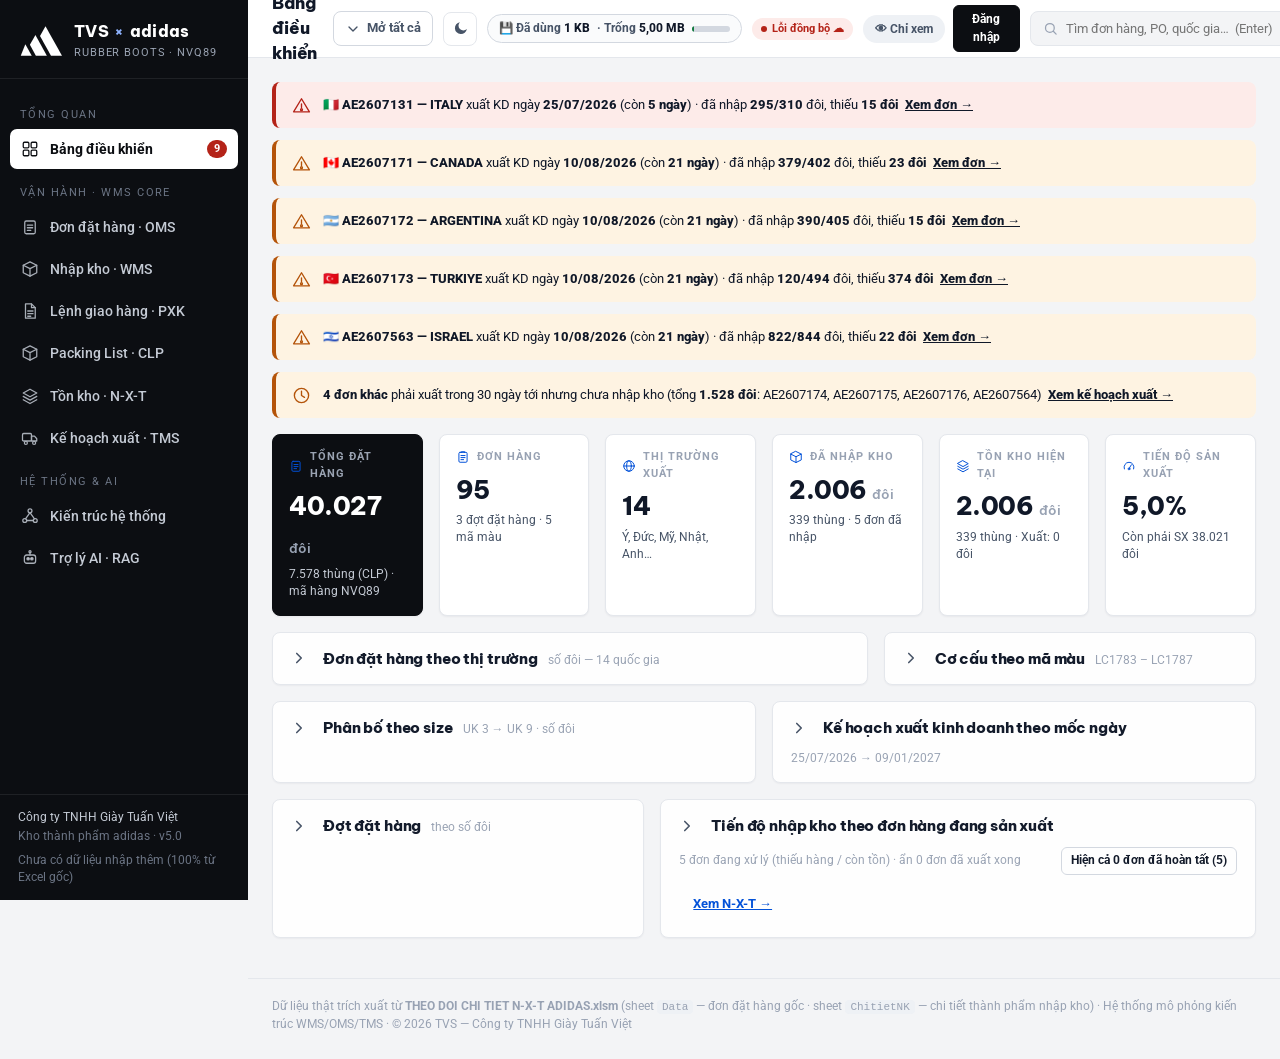
==== commit 811bc5f5: "fix(sync): resolve GitHub sync state lock, add token inspector, auto-retry SHA conflict, and sync ma" ====
--- a/TVS-ADIDAS-1FILE.html
+++ b/TVS-ADIDAS-1FILE.html
@@ -1,9830 +1,10216 @@
-<!DOCTYPE html>
-<html lang="vi">
-<head>
-<meta charset="UTF-8">
-<meta name="viewport" content="width=device-width, initial-scale=1.0">
-<title>TVS × adidas — Hệ thống quản lý N-X-T Rubber Boots</title>
-<meta name="description" content="Hệ thống web quản lý Nhập – Xuất – Tồn thành phẩm Rubber Boots adidas | Công ty TNHH Giày Tuấn Việt (TVS)">
-<link rel="icon" href="assets/img/logo.svg" type="image/svg+xml">
-<meta name="theme-color" content="#0c0e12">
-<!-- Font nội dung Roboto + dự phòng tiêu đề Be Vietnam Pro (đủ dấu tiếng Việt) — dùng khi chạy online -->
-<link rel="preconnect" href="https://fonts.googleapis.com">
-<link rel="preconnect" href="https://fonts.gstatic.com" crossorigin>
-<link rel="stylesheet" href="https://fonts.googleapis.com/css2?family=Roboto:wght@400;500;700&family=Be+Vietnam+Pro:wght@600;700;800&display=swap&subset=vietnamese,latin">
-<style>
-/* ═══════════════════════════════════════════════════════════════════
-   TVS × adidas — Hệ thống N-X-T Rubber Boots
-   • Tiêu đề: UTM Neo Sans Intel (fallback Be Vietnam Pro — đủ tiếng Việt)
-   • Nội dung: Roboto (đủ tiếng Việt)
-   • 2 chế độ nền: sáng (mặc định) / tối — tương phản hài hòa
-   ═══════════════════════════════════════════════════════════════════ */
-
-/* Font tiêu đề thương hiệu: dùng UTM Neo Sans Intel nếu máy có / đặt tại
-   assets/fonts/, nếu không có sẽ tự lùi về Be Vietnam Pro (đủ dấu tiếng Việt) */
-@font-face{
-  font-family:"UTM Neo Sans Intel";
-  src:local("UTM Neo Sans Intel"),
-      url("../fonts/UTMNeoSansIntel.woff2") format("woff2"),
-      url("../fonts/UTMNeoSansIntel.ttf") format("truetype");
-  font-weight:400 800; font-display:swap;
-}
-
-:root{
-  /* ── Bảng màu SÁNG (mặc định) ── */
-  --ink:#0c0e12;            /* sidebar đen than */
-  --ink-2:#171a21;
-  --paper:#f3f4f6;          /* nền chung */
-  --card:#ffffff;
-  --soft:#fafbfc;           /* nền phụ nhạt (filters, th) */
-  --hover:#f6f8fb;          /* hover hàng bảng */
-  --edit:#fff8e6;           /* dòng đã chỉnh sửa (nền sáng) */
-  --edit-hover:#fff1cc;
-  --edit-border:#f59e0b;
-  --line:#e4e7ec;
-  --line-2:#d3d8e0;
-  --txt:#101828;
-  --txt-2:#475467;
-  --txt-3:#98a2b3;
-  --acc:#0050d8;            /* xanh vận hành */
-  --acc-soft:#eaf1ff;
-  --ok:#127a3f;  --ok-bg:#e7f6ed;
-  --warn:#b45309; --warn-bg:#fef3e2;
-  --bad:#b42318; --bad-bg:#fdebe9;
-  --neu:#475467; --neu-bg:#eef1f5;
-  --sidebar-active:#ffffff; --sidebar-active-txt:#0c0e12;
-  --r:8px;
-  --shadow:0 1px 2px rgba(16,24,40,.05);
-  --shadow-lg:0 12px 32px -8px rgba(16,24,40,.18);
-  --mono:"SFMono-Regular",Consolas,"Liberation Mono",Menlo,monospace;
-  --head:"UTM Neo Sans Intel","Be Vietnam Pro","Roboto","Segoe UI",Arial,sans-serif;
-  --sans:"Roboto","Be Vietnam Pro",-apple-system,BlinkMacSystemFont,"Segoe UI","Helvetica Neue",Arial,sans-serif;
-}
-
-/* ── Bảng màu TỐI — tương phản hài hòa (không đen tuyệt đối, dịu mắt) ── */
-[data-theme="dark"]{
-  --ink:#080b10;
-  --ink-2:#11151c;
-  --paper:#0f1319;
-  --card:#181d25;
-  --soft:#1e242e;
-  --hover:#222834;
-  --edit:#2d2412;           /* dòng đã chỉnh sửa (nền tối — tương phản cao với chữ sáng) */
-  --edit-hover:#3a2e16;
-  --edit-border:#f59e0b;
-  --line:#272d37;
-  --line-2:#39414e;
-  --txt:#e9edf3;
-  --txt-2:#a9b2bf;
-  --txt-3:#727c8b;
-  --acc:#5b93ff;
-  --acc-soft:#15263f;
-  --ok:#45cc8b;  --ok-bg:#0f2a1d;
-  --warn:#f2b53a; --warn-bg:#31280c;
-  --bad:#ff7267;  --bad-bg:#361613;
-  --neu:#a9b2bf; --neu-bg:#232a35;
-  --sidebar-active:#eaf1ff; --sidebar-active-txt:#0c0e12;
-  --shadow:0 1px 2px rgba(0,0,0,.5);
-  --shadow-lg:0 14px 34px -8px rgba(0,0,0,.7);
-}
-
-*{box-sizing:border-box;margin:0;padding:0}
-html{-webkit-text-size-adjust:100%}
-body{
-  font-family:var(--sans);
-  background:var(--paper);
-  color:var(--txt);
-  font-size:14px;
-  line-height:1.5;
-}
-/* Font tiêu đề (UTM Neo Sans Intel) cho: tiêu đề trang, tên thương hiệu,
-   tiêu đề đầu mục thẻ/modal, số liệu KPI lớn, tiêu đề phiếu in */
-h1,h2,h3,h4,.font-head,
-.topbar-title,.brand-name,.card-h h3,.modal-h h3,.k-val,
-.px-title,.px-sec,.px-co{font-family:var(--head);letter-spacing:.005em}
-::selection{background:#0050d833}
-:root{color-scheme:light}
-[data-theme="dark"]{color-scheme:dark}
-
-/* ── Khung app ─────────────────────────────────────────────── */
-.app{display:flex;min-height:100vh}
-.main{flex:1;min-width:0;display:flex;flex-direction:column}
-
-/* ── Sidebar ───────────────────────────────────────────────── */
-.sidebar{
-  width:248px;flex-shrink:0;background:var(--ink);color:#e7e9ee;
-  display:flex;flex-direction:column;position:sticky;top:0;height:100vh;
-  z-index:40;
-}
-.brand{display:flex;gap:12px;align-items:center;padding:20px 18px 16px;border-bottom:1px solid #ffffff14}
-.brand-logo{width:44px;height:34px;color:#fff;display:flex;align-items:flex-end}
-.brand-logo svg{width:100%;height:100%}
-.brand-name{display:block;font-weight:800;font-size:15.5px;letter-spacing:.02em;color:#fff}
-.brand-name em{font-style:normal;color:#8fb3ff;font-weight:600;padding:0 1px}
-.brand-sub{display:block;font-size:11px;color:#9aa3b2;letter-spacing:.08em;text-transform:uppercase;margin-top:2px}
-
-.nav{flex:1;overflow-y:auto;padding:14px 10px}
-.nav-sec{font-size:10.5px;letter-spacing:.14em;text-transform:uppercase;color:#6b7484;padding:14px 10px 6px}
-.n-ico{width:18px;height:18px;flex-shrink:0}
-svg.ico{width:14px;height:14px;flex-shrink:0;vertical-align:-2px}
-.nav-item{
-  display:flex;align-items:center;gap:11px;padding:9px 10px;border-radius:7px;
-  color:#c4cad4;cursor:pointer;text-decoration:none;font-size:13.5px;font-weight:500;
-  border:1px solid transparent;margin-bottom:2px;transition:background .12s,color .12s;
-}
-.nav-item .n-ico{width:18px;height:18px;flex-shrink:0;opacity:.85}
-.nav-item:hover{background:#ffffff0f;color:#fff}
-.nav-item.active{background:#fff;color:var(--ink);font-weight:700}
-.nav-item.active .n-ico{opacity:1}
-.nav-item .n-badge{margin-left:auto;font-size:10.5px;font-weight:700;background:#ff4d3a;color:#fff;border-radius:99px;padding:1px 7px}
-.nav-item.active .n-badge{background:var(--bad)}
-
-.sidebar-foot{padding:14px 18px;border-top:1px solid #ffffff14;font-size:11.5px}
-.foot-line{color:#c4cad4}
-.foot-line.dim{color:#6b7484;margin-top:2px}
-
-/* ── Topbar ────────────────────────────────────────────────── */
-.topbar{
-  position:sticky;top:0;z-index:30;background:var(--card);backdrop-filter:blur(8px);
-  border-bottom:1px solid var(--line);display:flex;align-items:center;gap:16px;
-  padding:0 24px;height:58px;
-}
-.topbar-title{font-size:16.5px;font-weight:800;letter-spacing:-.01em}
-.topbar-tools{margin-left:auto;display:flex;align-items:center;gap:10px}
-.global-search{display:flex;align-items:center;gap:8px;background:var(--paper);border:1px solid var(--line);border-radius:8px;padding:7px 12px;width:300px}
-.global-search .ico{width:15px;height:15px;color:var(--txt-3)}
-.global-search input{border:0;background:transparent;outline:0;font:inherit;font-size:13px;width:100%;color:var(--txt)}
-.today-chip{display:flex;align-items:center;gap:8px;border:1px solid var(--line);border-radius:8px;padding:7px 12px;font-weight:700;font-size:12.5px;background:var(--card);white-space:nowrap}
-.today-chip .ico{width:14px;height:14px;color:var(--acc)}
-.today-chip .clk{color:var(--txt-3)}
-.today-chip .clock-sep{width:1px;height:15px;background:var(--line-2);margin:0 2px}
-.sys-time{font-family:var(--mono);font-variant-numeric:tabular-nums;font-weight:700;letter-spacing:.02em;color:var(--acc);min-width:64px;display:inline-block;text-align:center}
-.theme-btn{display:inline-flex;align-items:center;justify-content:center;width:34px;height:34px;border:1px solid var(--line);border-radius:8px;background:var(--card);color:var(--txt-2);cursor:pointer;flex-shrink:0}
-.theme-btn:hover{color:var(--acc);border-color:var(--acc)}
-.storage-chip{
-  display:inline-flex;align-items:center;gap:7px;border:1px solid var(--line-2);
-  border-radius:99px;padding:4.5px 11px;font-size:11.5px;font-weight:700;
-  background:var(--soft);color:var(--txt-2);cursor:pointer;white-space:nowrap;
-  font-variant-numeric:tabular-nums;transition:border-color .15s,background .15s;
-}
-.storage-chip:hover{border-color:var(--acc);color:var(--txt)}
-.storage-chip .sc-bar{width:38px;height:6px;background:var(--line-2);border-radius:99px;overflow:hidden;flex-shrink:0}
-.storage-chip .sc-bar > i{display:block;height:100%;border-radius:99px;background:var(--ok)}
-.storage-chip.warn .sc-bar > i{background:var(--warn)}
-.storage-chip.bad .sc-bar > i{background:var(--bad)}
-.storage-chip b{color:var(--txt);font-weight:800}
-@media (max-width:1100px){.storage-chip .sc-free{display:none}}
-.burger{display:none}
-
-/* ── Nội dung ──────────────────────────────────────────────── */
-.content{padding:24px;max-width:1460px;width:100%;margin:0 auto;flex:1}
-.page-foot{padding:18px 24px 26px;color:var(--txt-3);font-size:12px;border-top:1px solid var(--line);margin-top:16px}
-.page-foot code{font-family:var(--mono);background:var(--neu-bg);padding:1px 5px;border-radius:4px;font-size:11px}
-
-/* ── Thành phần chung ──────────────────────────────────────── */
-.card{background:var(--card);border:1px solid var(--line);border-radius:var(--r);box-shadow:var(--shadow)}
-.card-h{display:flex;align-items:baseline;gap:10px;padding:15px 18px 0;flex-wrap:wrap}
-.card-h h3{font-size:14.5px;font-weight:800;letter-spacing:-.01em}
-.card-h .sub{color:var(--txt-3);font-size:12px}
-.card-h .spacer{margin-left:auto}
-.card-b{padding:14px 18px 18px}
-
-.grid{display:grid;gap:16px}
-.g-kpi{grid-template-columns:repeat(6,1fr)}
-.g-2{grid-template-columns:1fr 1fr}
-.g-3{grid-template-columns:repeat(3,1fr)}
-.g-23{grid-template-columns:1.6fr 1fr}
-.g-32{grid-template-columns:1fr 1.6fr}
-.mt{margin-top:16px}
-
-/* KPI */
-.kpi{padding:14px 16px}
-.kpi .k-lab{font-size:11px;font-weight:700;letter-spacing:.09em;text-transform:uppercase;color:var(--txt-3);display:flex;align-items:center;gap:7px}
-.kpi .k-lab .ico,.kpi .k-lab .n-ico{width:14px;height:14px;color:var(--acc)}
-.kpi .k-val{font-size:25px;font-weight:800;letter-spacing:-.02em;margin-top:6px;font-variant-numeric:tabular-nums}
-.kpi .k-val small{font-size:12.5px;font-weight:600;color:var(--txt-3);letter-spacing:0}
-.kpi .k-sub{font-size:11.5px;color:var(--txt-2);margin-top:3px;font-variant-numeric:tabular-nums}
-.kpi.kpi-acc{background:var(--ink);border-color:var(--ink);color:#fff}
-.kpi.kpi-acc .k-lab{color:#9aa3b2}.kpi.kpi-acc .k-lab .ico{color:#8fb3ff}
-.kpi.kpi-acc .k-sub{color:#c4cad4}
-
-/* Badge trạng thái */
-.bdg{display:inline-flex;align-items:center;gap:5px;font-size:11px;font-weight:700;border-radius:99px;padding:2.5px 9px;white-space:nowrap}
-.bdg::before{content:"";width:6px;height:6px;border-radius:50%;background:currentColor}
-.bdg.ok{color:var(--ok);background:var(--ok-bg)}
-.bdg.warn{color:var(--warn);background:var(--warn-bg)}
-.bdg.bad{color:var(--bad);background:var(--bad-bg)}
-.bdg.neu{color:var(--neu);background:var(--neu-bg)}
-.bdg.acc{color:var(--acc);background:var(--acc-soft)}
-.bdg.plain::before{display:none}
-
-/* Chip màu sản phẩm */
-.color-dot{display:inline-block;width:10px;height:10px;border-radius:3px;margin-right:6px;vertical-align:0;box-shadow:inset 0 0 0 1px rgba(0,0,0,.12)}
-
-/* Cảnh báo */
-.alert{border-left:4px solid var(--bad);background:var(--bad-bg);border-radius:8px;padding:13px 16px;display:flex;gap:12px;align-items:flex-start}
-.alert.warn{border-color:var(--warn);background:var(--warn-bg)}
-.alert .a-ico{width:19px;height:19px;color:var(--bad);flex-shrink:0;margin-top:1px}
-.alert.warn .a-ico{color:var(--warn)}
-.alert b{font-weight:800}
-.alert .a-t{font-size:13px}
-
-/* ── Bảng dữ liệu ──────────────────────────────────────────── */
-.tbl-wrap{overflow-x:auto;border-radius:0 0 var(--r) var(--r)}
-table.tbl{width:100%;border-collapse:collapse;font-size:12.8px}
-.tbl th{
-  text-align:left;font-size:10.8px;letter-spacing:.08em;text-transform:uppercase;
-  color:var(--txt-3);font-weight:700;padding:9px 12px;border-bottom:1px solid var(--line-2);
-  background:var(--soft);white-space:nowrap;position:sticky;top:0;
-}
-.tbl td{padding:8.5px 12px;border-bottom:1px solid var(--line);vertical-align:middle;white-space:nowrap}
-.tbl tr:last-child td{border-bottom:0}
-.tbl tbody tr:hover{background:var(--hover)}
-.tbl .num{text-align:right;font-variant-numeric:tabular-nums;font-weight:600}
-.tbl .mono{font-family:var(--mono);font-size:11.8px}
-.tbl .clickable{cursor:pointer}
-.tbl .neg{color:var(--bad);font-weight:800}
-.tbl .pos{color:var(--ok);font-weight:700}
-.tbl tfoot td{background:var(--soft);font-weight:800;border-top:2px solid var(--line-2)}
-
-/* Thanh tiến độ */
-.pbar{height:7px;background:var(--neu-bg);border-radius:99px;overflow:hidden;min-width:70px}
-.pbar>i{display:block;height:100%;border-radius:99px;background:var(--acc)}
-.pbar.ok>i{background:var(--ok)} .pbar.warn>i{background:var(--warn)} .pbar.bad>i{background:var(--bad)}
-.pline{display:flex;align-items:center;gap:10px}
-.pline .pv{font-size:11.5px;font-weight:700;color:var(--txt-2);font-variant-numeric:tabular-nums;white-space:nowrap}
-
-/* ── Bộ lọc ────────────────────────────────────────────────── */
-.filters,.card .filters{display:flex;flex-direction:row;gap:10px;flex-wrap:wrap;align-items:center;padding:14px 18px;border-bottom:1px solid var(--line)}
-.f-input,.f-select{
-  border:1px solid var(--line-2);border-radius:7px;background:var(--card);font:inherit;
-  font-size:12.8px;padding:7.5px 10px;color:var(--txt);outline:0;
-}
-.f-input:focus,.f-select:focus{border-color:var(--acc);box-shadow:0 0 0 3px #0050d81f}
-.f-input{width:220px;flex:0 0 auto}
-.f-select{width:auto;min-width:130px;max-width:240px;flex:0 0 auto}
-.f-chipcount{font-size:12px;color:var(--txt-2);margin-left:auto;font-variant-numeric:tabular-nums}
-.btn{
-  display:inline-flex;align-items:center;gap:7px;border:1px solid var(--line-2);background:var(--card);
-  border-radius:7px;padding:7.5px 13px;font:inherit;font-size:12.8px;font-weight:700;cursor:pointer;color:var(--txt);
-}
-.btn:hover{border-color:var(--txt-3)}
-.btn.primary{background:var(--ink);border-color:var(--ink);color:#fff}
-.btn.primary:hover{background:#000}
-.btn.ghost{border-color:transparent;color:var(--acc)}
-.btn .ico{width:14px;height:14px}
-
-/* Tabs con trong trang */
-.seg{display:inline-flex;background:var(--neu-bg);border-radius:8px;padding:3px;gap:2px}
-.seg button{border:0;background:transparent;font:inherit;font-size:12.5px;font-weight:700;color:var(--txt-2);padding:6px 14px;border-radius:6px;cursor:pointer}
-.seg button.on{background:var(--card);color:var(--txt);box-shadow:var(--shadow)}
-
-/* Phân trang */
-.pager{display:flex;align-items:center;gap:8px;padding:12px 18px;font-size:12.5px;color:var(--txt-2)}
-.pager .btn{padding:5px 10px}
-.pager .pg-info{margin-left:auto;font-variant-numeric:tabular-nums}
-
-/* ── Modal chi tiết ────────────────────────────────────────── */
-.modal-back{position:fixed;inset:0;background:#0c0e12b8;z-index:80;display:none;align-items:flex-start;justify-content:center;padding:5vh 16px;overflow-y:auto}
-.modal-back.open{display:flex}
-.modal{background:var(--card);border-radius:12px;max-width:880px;width:100%;box-shadow:var(--shadow-lg);overflow:hidden;animation:pop .18s ease}
-@keyframes pop{from{transform:translateY(10px);opacity:0}to{transform:none;opacity:1}}
-.modal-h{display:flex;align-items:center;gap:12px;padding:16px 20px;border-bottom:1px solid var(--line);background:var(--soft)}
-.modal-h h3{font-size:16px;font-weight:800}
-.modal-x{margin-left:auto;border:0;background:var(--neu-bg);width:30px;height:30px;border-radius:8px;font-size:15px;cursor:pointer;font-weight:700;color:var(--txt-2)}
-.modal-b{padding:18px 20px 22px}
-
-/* Ma trận size */
-.size-matrix{display:grid;grid-template-columns:repeat(auto-fit,minmax(86px,1fr));gap:8px}
-.sm-cell{border:1px solid var(--line);border-radius:8px;padding:8px 10px;text-align:center}
-.sm-cell .s{font-size:10.5px;font-weight:800;letter-spacing:.06em;color:var(--txt-3);text-transform:uppercase}
-.sm-cell .v{font-size:17px;font-weight:800;font-variant-numeric:tabular-nums;margin-top:2px}
-.sm-cell .m{font-size:10.5px;color:var(--txt-3);font-variant-numeric:tabular-nums}
-.sm-cell.hit{border-color:#9db8f0;background:var(--acc-soft)}
-.sm-cell.short{border-color:#f0b4ad;background:var(--bad-bg)}
-.sm-cell.full{border-color:#a8d9bc;background:var(--ok-bg)}
-
-/* ── Timeline (nhập kho / kế hoạch xuất) ───────────────────── */
-.tl{position:relative;padding-left:26px}
-.tl::before{content:"";position:absolute;left:8px;top:6px;bottom:6px;width:2px;background:var(--line-2)}
-.tl-item{position:relative;padding:0 0 20px}
-.tl-item:last-child{padding-bottom:2px}
-.tl-dot{position:absolute;left:-26px;top:4px;width:18px;height:18px;border-radius:50%;background:var(--card);border:2px solid var(--acc);display:flex;align-items:center;justify-content:center}
-.tl-dot::after{content:"";width:6px;height:6px;border-radius:50%;background:var(--acc)}
-.tl-item.done .tl-dot{border-color:var(--ok)} .tl-item.done .tl-dot::after{background:var(--ok)}
-.tl-item.late .tl-dot{border-color:var(--bad)} .tl-item.late .tl-dot::after{background:var(--bad)}
-.tl-date{font-size:12px;font-weight:800;letter-spacing:.03em;color:var(--txt-2);text-transform:uppercase}
-.tl-main{font-size:13.5px;margin-top:2px}
-
-/* ── Sơ đồ kiến trúc WMS ───────────────────────────────────── */
-.arch{display:flex;flex-direction:column;gap:14px;align-items:stretch}
-.arch-row{display:grid;gap:14px}
-.arch-row.r3{grid-template-columns:1fr 1fr 1fr}
-.arch-node{border:1.5px solid var(--line-2);border-radius:10px;background:var(--card);padding:14px 16px;position:relative}
-.arch-node h4{font-size:13.5px;font-weight:800;display:flex;align-items:center;gap:8px}
-.arch-node h4 .tag{font-size:9.5px;font-weight:800;letter-spacing:.1em;background:var(--neu-bg);color:var(--txt-2);border-radius:5px;padding:2px 6px}
-.arch-node ul{list-style:none;margin-top:8px;display:flex;flex-direction:column;gap:4px}
-.arch-node li{font-size:12.3px;color:var(--txt-2);padding-left:14px;position:relative}
-.arch-node li::before{content:"";position:absolute;left:2px;top:7px;width:5px;height:5px;border-radius:2px;background:var(--acc)}
-.arch-node.hub{background:var(--ink);border-color:var(--ink);color:#fff}
-.arch-node.hub h4{color:#fff}
-.arch-node.hub li{color:#c4cad4}
-.arch-node.hub li::before{background:#8fb3ff}
-.arch-hub-grid{display:grid;grid-template-columns:repeat(5,1fr);gap:10px;margin-top:12px}
-.hub-mod{background:#ffffff10;border:1px solid #ffffff22;border-radius:8px;padding:10px;text-align:center}
-.hub-mod .hm-ico{width:22px;height:22px;margin:0 auto 6px;color:#8fb3ff}
-.hub-mod .hm-t{font-size:11.3px;font-weight:700;color:#e7e9ee;line-height:1.3}
-.arch-link{display:flex;justify-content:center;color:var(--txt-3)}
-.arch-link svg{width:20px;height:26px}
-.arch-flow{font-size:10.5px;font-weight:700;letter-spacing:.06em;text-transform:uppercase;color:var(--txt-3);text-align:center;margin-top:4px}
-
-/* Thẻ RAG */
-.rag-card{border:1px solid var(--line);border-radius:10px;padding:14px 16px;background:var(--card);display:flex;gap:14px}
-.rag-num{font-size:22px;font-weight:800;color:var(--acc);font-variant-numeric:tabular-nums;line-height:1}
-.rag-card h4{font-size:13.5px;font-weight:800}
-.rag-card p{font-size:12.3px;color:var(--txt-2);margin-top:4px}
-.rag-card .use{margin-top:7px;font-size:11.5px;color:var(--acc);font-weight:700}
-
-/* ── Trợ lý AI ─────────────────────────────────────────────── */
-.chat-wrap{display:grid;grid-template-columns:1fr 300px;gap:16px;align-items:start}
-.chat{display:flex;flex-direction:column;height:calc(100vh - 210px);min-height:480px}
-.chat-log{flex:1;overflow-y:auto;padding:18px;display:flex;flex-direction:column;gap:14px}
-.msg{max-width:82%;border-radius:12px;padding:10px 14px;font-size:13.3px;line-height:1.55}
-.msg.user{align-self:flex-end;background:var(--ink);color:#fff;border-bottom-right-radius:4px}
-.msg.bot{align-self:flex-start;background:var(--paper);border:1px solid var(--line);border-bottom-left-radius:4px}
-.msg.bot .steps{display:flex;flex-wrap:wrap;gap:5px;margin-bottom:8px}
-.msg.bot .step{font-size:10.3px;font-weight:700;letter-spacing:.04em;background:var(--card);border:1px solid var(--line-2);border-radius:99px;padding:2px 8px;color:var(--txt-2)}
-.msg.bot .step.hot{border-color:#9db8f0;color:var(--acc);background:var(--acc-soft)}
-.msg.bot table{margin-top:8px;border-collapse:collapse;font-size:12px;background:var(--card);border-radius:6px;overflow:hidden}
-.msg.bot table th,.msg.bot table td{border:1px solid var(--line);padding:4.5px 9px;text-align:right}
-.msg.bot table th{background:var(--soft);font-size:10.3px;text-transform:uppercase;letter-spacing:.05em;color:var(--txt-3)}
-.msg.bot table td:first-child,.msg.bot table th:first-child{text-align:left}
-.msg.bot b{font-weight:800}
-.chat-in{display:flex;gap:8px;padding:12px;border-top:1px solid var(--line)}
-.chat-in input{flex:1;border:1px solid var(--line-2);border-radius:8px;padding:10px 13px;font:inherit;font-size:13.3px;outline:0}
-.chat-in input:focus{border-color:var(--acc);box-shadow:0 0 0 3px #0050d81f}
-.quick-qs{display:flex;flex-direction:column;gap:7px}
-.quick-qs button{text-align:left;border:1px solid var(--line);background:var(--card);border-radius:8px;padding:9px 12px;font:inherit;font-size:12.3px;cursor:pointer;color:var(--txt-2)}
-.quick-qs button:hover{border-color:var(--acc);color:var(--acc);background:var(--acc-soft)}
-
-/* ── Phân quyền: viewer bị ẩn mọi nút thao tác dữ liệu ─────── */
-.role-viewer .need-edit{display:none!important}
-.view-only{display:none}
-.role-viewer .view-only{display:inline}
-.user-chip{display:inline-flex;align-items:center;gap:6px;font-size:12px;font-weight:700;border-radius:99px;padding:5px 12px;white-space:nowrap}
-.user-chip.editor{background:var(--ok-bg);color:var(--ok)}
-.user-chip.viewer{background:var(--neu-bg);color:var(--txt-2)}
-
-/* Ghi chú nhỏ */
-.note{font-size:11.8px;color:var(--txt-3)}
-.legend{display:flex;gap:14px;flex-wrap:wrap;font-size:11.8px;color:var(--txt-2);align-items:center}
-.legend .l-i{display:flex;align-items:center;gap:6px}
-.legend .sw{width:10px;height:10px;border-radius:3px}
-
-/* Heat cell */
-.heat{display:inline-block;min-width:46px;text-align:right;padding:2px 7px;border-radius:5px;font-variant-numeric:tabular-nums;font-weight:600}
-
-/* ── Form nhập liệu ────────────────────────────────────────── */
-.frm label{display:flex;flex-direction:column;gap:4px;font-size:11.5px;font-weight:700;color:var(--txt-2);letter-spacing:.02em}
-.frm input,.frm select{
-  border:1px solid var(--line-2);border-radius:7px;padding:8px 10px;font:inherit;font-size:13px;
-  font-weight:500;color:var(--txt);outline:0;background:var(--card);width:100%;
-}
-.frm input:focus,.frm select:focus{border-color:var(--acc);box-shadow:0 0 0 3px #0050d81f}
-.cell-in{border:1px solid var(--line-2);border-radius:6px;padding:5px 8px;font:inherit;font-size:12.8px;width:90px;text-align:right;outline:0;font-variant-numeric:tabular-nums;background:var(--card);color:var(--txt)}
-.f-input,.f-select{color:var(--txt)}
-.cell-in:focus{border-color:var(--acc);box-shadow:0 0 0 2px #0050d81f}
-.cell-in.bad{border-color:var(--bad);background:var(--bad-bg)}
-.cell-in.note-in{width:130px;text-align:left}
-.btn.small{padding:4.5px 9px;font-size:11.8px;border-radius:6px}
-.btn.danger{color:var(--bad);border-color:#f0b4ad}
-.btn.danger:hover{background:var(--bad-bg)}
-.btn:disabled{opacity:.45;cursor:not-allowed}
-.modal.wide{max-width:1080px}
-
-/* Wizard */
-.steps-bar{display:flex;gap:8px;margin-bottom:14px;flex-wrap:wrap}
-.stp{font-size:11.5px;font-weight:800;padding:5px 12px;border-radius:99px;background:var(--neu-bg);color:var(--txt-3)}
-.stp.on{background:var(--ink);color:#fff}
-.stp.done{background:var(--ok-bg);color:var(--ok)}
-.chk-list{border:1px solid var(--line);border-radius:8px;max-height:34vh;overflow-y:auto}
-.chkline{display:flex;align-items:center;gap:10px;padding:8px 12px;border-bottom:1px solid var(--line);font-size:12.8px;cursor:pointer}
-.chkline:last-child{border-bottom:0}
-.chkline:hover{background:var(--hover)}
-.chkline.sel{background:var(--acc-soft)}
-.chkline input{accent-color:var(--acc);width:15px;height:15px}
-.chkline .num-col{width:104px;text-align:right;font-variant-numeric:tabular-nums;font-weight:700;flex-shrink:0}
-.chkline.chk-head{background:var(--soft);font-size:10.5px;font-weight:800;letter-spacing:.05em;
-  text-transform:uppercase;color:var(--txt-3);cursor:default;border-bottom:1px solid var(--line-2);
-  border-radius:8px 8px 0 0;padding:7px 12px}
-.chkline.chk-head:hover{background:var(--soft)}
-.chkline.chk-head .num-col{font-weight:800}
-.pos{color:var(--ok);font-weight:700}
-.spin{width:38px;height:38px;border:4px solid var(--neu-bg);border-top-color:var(--acc);border-radius:50%;margin:0 auto;animation:spn .8s linear infinite}
-@keyframes spn{to{transform:rotate(360deg)}}
-
-/* Toast */
-#toasts{position:fixed;right:18px;bottom:18px;z-index:120;display:flex;flex-direction:column;gap:8px;max-width:380px}
-.toast{background:var(--ink);color:#fff;border-radius:10px;padding:11px 15px;font-size:12.8px;box-shadow:var(--shadow-lg);animation:tin .22s ease;border-left:4px solid var(--acc)}
-.toast.ok{border-left-color:#3ccb7f}
-.toast.warn{border-left-color:#f2a20c}
-.toast.out{opacity:0;transform:translateY(6px);transition:all .3s}
-@keyframes tin{from{opacity:0;transform:translateY(8px)}to{opacity:1;transform:none}}
-
-/* ── Phiếu xuất kho (mẫu 03/XKNB) ──────────────────────────── */
-.phieu-wrap{background:#eef0f3;padding:18px;display:flex;flex-direction:column;gap:18px}
-.px-page{background:#fff;border:1px solid var(--line-2);padding:22px 26px 14px;font-size:12px;line-height:1.45;color:#111;max-width:960px;margin:0 auto;width:100%;display:flex;flex-direction:column;position:relative;box-shadow:0 1px 4px rgba(16,24,40,.08)}
-.px-page.land{max-width:1200px}
-.px-orient{display:inline-flex;background:var(--neu-bg);border-radius:7px;padding:2px;gap:2px}
-.px-orient button{border:0;background:transparent;font:inherit;font-size:11.5px;font-weight:700;color:var(--txt-2);padding:4px 11px;border-radius:5px;cursor:pointer;display:inline-flex;align-items:center;gap:5px}
-.px-orient button.on{background:var(--ink);color:#fff}
-.px-cont-info{font-size:11.5px;color:#333;border:1px dotted #c9ced6;border-radius:6px;padding:6px 10px;margin-bottom:8px}
-.px-carry td,td.px-carry{text-align:right!important;color:#667085;font-style:italic;border-left:1px solid #6b7280!important;border-right:1px solid #6b7280!important}
-.px-foot{display:flex;justify-content:space-between;gap:10px;border-top:1px solid #c9ced6;margin-top:auto;padding-top:6px;font-size:10.2px;color:#555;flex-shrink:0}
-.px-foot .px-pageno{font-weight:800;color:#111}
-.px-mix{font-size:9.6px;font-weight:600;color:#333;white-space:nowrap}
-.mix-bd{font-size:11px;color:var(--txt-2);font-weight:600}
-.row-mix{background:var(--edit)}
-.phieu{background:#fff;border:1px solid var(--line-2);padding:22px 26px;font-size:12px;color:#111;max-width:960px;margin:0 auto}
-.px-head{display:flex;justify-content:space-between;gap:18px;align-items:flex-start}
-.px-co{font-weight:800;font-size:13px}
-.px-co-sub{font-size:11px;color:#333}
-.px-form-no{text-align:right;font-size:10.2px;max-width:330px;color:#333}
-.px-title{text-align:center;font-size:19px;font-weight:800;letter-spacing:.02em;margin:14px 0 12px}
-.px-info{display:grid;grid-template-columns:1fr 1fr;gap:0 26px}
-.px-row{display:flex;border-bottom:1px dotted #c9ced6;padding:3.5px 0;gap:8px}
-.px-lab{width:158px;flex-shrink:0;font-weight:700;color:#333;font-size:11.2px}
-.px-val{flex:1;font-size:11.8px}
-.px-sec{font-weight:800;font-size:12.5px;margin:14px 0 6px;letter-spacing:.04em}
-.px-tbl{width:100%;border-collapse:collapse;font-size:11px}
-.px-tbl th,.px-tbl td{border:1px solid #6b7280;padding:3.5px 5px;text-align:left}
-.px-tbl th{background:#f1f3f6;font-size:10px;text-transform:uppercase;letter-spacing:.02em;text-align:center}
-.px-tbl .nw{white-space:nowrap}
-.px-tbl .c{text-align:center}.px-tbl .r{text-align:right;font-variant-numeric:tabular-nums}
-.px-tbl .px-total td{font-weight:800;background:#f7f8fa}
-/* Khối ký xác nhận — theo hình mẫu: dải tiêu đề navy, 6 vai trò */
-.px-sign-tbl{width:100%;border-collapse:collapse;margin-top:8px;table-layout:fixed}
-.px-sign-tbl th{
-  background:#1f4e79;color:#fff;font-size:10.8px;font-weight:800;letter-spacing:.02em;
-  border:1px solid #16385a;padding:5px 4px;text-align:left;
-}
-.px-sign-tbl td{border:1px solid #9aa3b2;border-top:0;vertical-align:top;padding:7px 8px 6px;font-size:10.6px}
-.px-sign-tbl .px-ky{color:#555;font-style:italic}
-.px-sign-tbl .px-sign-space{height:92px}   /* ô to — đủ chỗ chữ ký + ghi họ tên */
-.px-sign-tbl i{font-style:normal;color:#111;display:block;border-top:1px dotted #c9ced6;padding-top:4px}
-
-/* Chế độ NÉN (tự co dòng khi trang cuối ít dòng + khối ký) */
-.px-page.compact .px-tbl th{padding:2.5px 4px;font-size:9.4px}
-.px-page.compact .px-tbl td{padding:2px 4px;font-size:10px}
-.px-page.compact .px-mix{font-size:8.8px}
-.px-page.compact .px-sign-tbl th{padding:3.5px 4px;font-size:10px}
-.px-page.compact .px-sign-tbl td{padding:3px 5px;font-size:9.6px}
-.px-page.compact .px-sign-tbl .px-sign-space{height:64px}
-.px-page.compact .px-sec{margin:8px 0 4px}
-.px-page.compact .px-cont-info{padding:4px 8px;margin-bottom:5px}
-.px-carry-d{font-size:11px;color:#667085;font-style:italic;text-align:right;padding:8px 2px}
-
-/* Vùng in tách riêng — gắn thẳng vào <body>, thoát mọi khung modal/overflow
-   (khắc phục lỗi trang 2+ bị mất nội dung khi in) */
-#printRoot{display:none}
-
-/* Print — phiếu phân trang, mỗi .px-page = đúng 1 tờ giấy có "Trang i/n"
-   (hướng giấy đứng/ngang do JS bơm rule @page{size:A4 …} theo lựa chọn) */
-@page{margin:9mm}
-@media print{
-  .sidebar,.topbar,.scrim,#toasts{display:none}
-  .content{padding:0;max-width:none}
-  .card{box-shadow:none;break-inside:avoid}
-  body.print-phieu .app,body.print-phieu .modal-back,body.print-phieu #toasts{display:none!important}
-  body.print-phieu #printRoot{display:block}
-  body.print-phieu #printRoot .px-page{
-    border:0;box-shadow:none;max-width:none;margin:0;padding:0;
-    page-break-after:always;break-after:page;display:flex;flex-direction:column;position:relative;
-    height:276mm;overflow:hidden;   /* khoá đúng 1 tờ A4 đứng — không cho lấn trang sau */
-  }
-  body.print-phieu #printRoot .px-page.land{height:189mm}   /* A4 ngang */
-  body.print-phieu #printRoot .px-page:last-child{page-break-after:auto}
-  body.print-phieu #printRoot .px-foot{position:static;margin-top:auto;background:#fff;flex-shrink:0}
-  .px-sign-tbl th{-webkit-print-color-adjust:exact;print-color-adjust:exact}
-}
-
-/* ── Responsive ────────────────────────────────────────────── */
-.scrim{position:fixed;inset:0;background:#0c0e1280;z-index:35;display:none}
-@media (max-width:1200px){
-  .g-kpi{grid-template-columns:repeat(3,1fr)}
-  .g-23,.g-32,.g-3{grid-template-columns:1fr 1fr}
-  .chat-wrap{grid-template-columns:1fr}
-  .quick-qs{flex-direction:row;flex-wrap:wrap}
-}
-@media (max-width:860px){
-  .sidebar{position:fixed;left:-260px;transition:left .2s ease}
-  .sidebar.open{left:0}
-  .scrim.show{display:block}
-  .burger{display:flex;flex-direction:column;gap:4px;border:0;background:transparent;cursor:pointer;padding:6px}
-  .burger span{width:20px;height:2px;background:var(--txt);border-radius:2px}
-  .global-search{width:170px}
-  .g-kpi,.g-2,.g-3,.g-23,.g-32{grid-template-columns:1fr}
-  .arch-row.r3{grid-template-columns:1fr}
-  .arch-hub-grid{grid-template-columns:repeat(2,1fr)}
-  .content{padding:14px}
-  .today-chip{display:none}
-}
-
-/* Tên màu tiếng Việt hiển thị cạnh mã màu */
-.col-vn{display:inline-block;margin-left:6px;font-size:10.5px;font-weight:700;color:var(--txt-2);
-  background:var(--neu-bg);border-radius:4px;padding:1px 6px;white-space:nowrap}
-
-/* ── v4.8: Sửa đơn đặt hàng ngay trên màn hình OMS ─────────────── */
-.act-cell{white-space:nowrap}
-.act-cell .btn{margin-right:4px}
-.act-cell .btn:last-child{margin-right:0}
-.tbl tbody tr.row-editing{background:var(--acc-soft)}
-.tbl tbody tr.row-editing td{vertical-align:middle}
-.tbl tbody tr.row-editing:hover{background:var(--acc-soft)}
-.tbl tbody tr.row-edited{background:var(--edit);color:var(--txt)}
-.tbl tbody tr.row-edited:hover{background:var(--edit-hover)}
-.tbl tbody tr.row-edited td:first-child{box-shadow:inset 3px 0 0 var(--edit-border)}
-
-/* ── v4.9: Báo cáo N-X-T theo kỳ (khối cột theo size) ─────────── */
-.rp-f{display:flex;align-items:center;gap:7px;font-size:12.5px;font-weight:700;color:var(--txt-2)}
-.tbl th.rp-blk{text-align:center;border-left:2px solid var(--line-2);background:var(--soft);letter-spacing:.03em}
-.tbl th.rp-sum,.tbl td.rp-sum{background:var(--neu-bg)}
-.tbl.rp-wide th,.tbl.rp-wide td{white-space:nowrap}
-.tbl.rp-wide thead tr:first-child th{position:relative}
-
-/* ── v4.10: Sổ xuống / thu gọn khối trên mọi màn hình ─────────── */
-.card.clp > .card-h{cursor:pointer;user-select:none;transition:padding .15s}
-.clp-chev{flex:0 0 auto;width:24px;height:24px;padding:0;margin:-2px 2px -2px -4px;border:0;border-radius:6px;
-  background:transparent;color:var(--txt-2);cursor:pointer;display:inline-flex;align-items:center;justify-content:center;align-self:center}
-.clp-chev svg{width:18px;height:18px;transition:transform .18s ease}
-.clp-chev:hover{background:var(--neu-bg);color:var(--txt)}
-.card.collapsed > .card-h .clp-chev svg{transform:rotate(-90deg)}
-.card.clp > .card-h:hover .clp-chev{background:var(--neu-bg);color:var(--txt)}
-.card.collapsed > *:not(.card-h){display:none!important}
-.card.collapsed > .card-h{padding-bottom:15px}
-.card.clp.collapsed{background:var(--card);opacity:.985}
-/* Nút Mở/Thu gọn tất cả trên topbar */
-.clp-all-btn{display:inline-flex;align-items:center;gap:6px;font:inherit;font-size:12.5px;font-weight:700;
-  color:var(--txt-2);background:var(--card);border:1px solid var(--line-2);border-radius:8px;
-  padding:7px 11px;cursor:pointer;white-space:nowrap}
-.clp-all-btn:hover{border-color:var(--acc);color:var(--acc)}
-.clp-all-btn .ico{width:16px;height:16px}
-@media(max-width:720px){.clp-all-btn span{display:none}}
-
-/* ── v4.10.1: thu gọn phần bảng OMS (giữ toolbar/lọc) ─────────── */
-#tblArea.clp-hidden{display:none!important}
-.clp-bar{cursor:pointer;user-select:none}
-.clp-bar .clp-chev{margin-right:2px}
-.clp-bar.collapsed .clp-chev svg{transform:rotate(-90deg)}
-
-</style>
-</head>
-<body>
-
-<div id="app" class="app">
-
-  <!-- ══════════ SIDEBAR ══════════ -->
-  <aside class="sidebar" id="sidebar">
-    <div class="brand">
-      <div class="brand-logo">
-        <svg viewBox="0 0 48 32" aria-hidden="true">
-          <polygon points="30,0 48,32 36,32 24,10.5" fill="currentColor"/>
-          <polygon points="19,9.5 31.5,32 19.5,32 13,20.2" fill="currentColor"/>
-          <polygon points="8,19.5 15,32 3,32" fill="currentColor"/>
-        </svg>
-      </div>
-      <div class="brand-text">
-        <span class="brand-name">TVS <em>×</em> adidas</span>
-        <span class="brand-sub">Rubber Boots · NVQ89</span>
-      </div>
-    </div>
-
-    <nav class="nav" id="nav"><!-- render bởi app.js --></nav>
-
-    <div class="sidebar-foot">
-      <div class="foot-line">Công ty TNHH Giày Tuấn Việt</div>
-      <div class="foot-line dim">Kho thành phẩm adidas · v5.0</div>
-      <div class="foot-line dim" id="localInfo" style="margin-top:6px"></div>
-    </div>
-  </aside>
-
-  <!-- ══════════ MAIN ══════════ -->
-  <div class="main">
-    <header class="topbar">
-      <button class="burger" id="burger" aria-label="Menu">
-        <span></span><span></span><span></span>
-      </button>
-      <div class="topbar-title" id="pageTitle">Bảng điều khiển</div>
-      <div class="topbar-tools">
-        <button class="theme-btn" id="themeBtn" title="Đổi nền sáng / tối" aria-label="Đổi nền sáng / tối"></button>
-        <span id="storageChip"></span>
-        <span id="syncChip"></span>
-        <span id="userChip" style="display:flex;align-items:center;gap:8px"></span>
-        <div class="global-search">
-          <svg viewBox="0 0 24 24" class="ico"><circle cx="11" cy="11" r="7" fill="none" stroke="currentColor" stroke-width="2"/><line x1="16.5" y1="16.5" x2="21" y2="21" stroke="currentColor" stroke-width="2" stroke-linecap="round"/></svg>
-          <input id="globalSearch" type="text" placeholder="Tìm đơn hàng, PO, quốc gia…  (Enter)">
-        </div>
-        <div class="today-chip" title="Ngày giờ hệ thống máy tính (cập nhật realtime)">
-          <svg viewBox="0 0 24 24" class="ico"><rect x="3" y="5" width="18" height="16" rx="2" fill="none" stroke="currentColor" stroke-width="2"/><line x1="3" y1="10" x2="21" y2="10" stroke="currentColor" stroke-width="2"/><line x1="8" y1="2.5" x2="8" y2="7" stroke="currentColor" stroke-width="2" stroke-linecap="round"/><line x1="16" y1="2.5" x2="16" y2="7" stroke="currentColor" stroke-width="2" stroke-linecap="round"/></svg>
-          <span id="sysDate">—/—/—</span>
-          <span class="clock-sep"></span>
-          <svg viewBox="0 0 24 24" class="ico clk"><circle cx="12" cy="12" r="9" fill="none" stroke="currentColor" stroke-width="2"/><path d="M12 6.5V12l3.6 2.2" fill="none" stroke="currentColor" stroke-width="2" stroke-linecap="round" stroke-linejoin="round"/></svg>
-          <span id="sysTime" class="sys-time">--:--:--</span>
-        </div>
-      </div>
-    </header>
-
-    <main class="content" id="view"><!-- các trang render tại đây --></main>
-
-    <footer class="page-foot">
-      Dữ liệu thật trích xuất từ <b>THEO DOI CHI TIET N-X-T ADIDAS.xlsm</b> (sheet <code>Data</code> — đơn đặt hàng gốc · sheet <code>ChitietNK</code> — chi tiết thành phẩm nhập kho)
-      · Hệ thống mô phỏng kiến trúc WMS/OMS/TMS · © 2026 TVS — Công ty TNHH Giày Tuấn Việt
-    </footer>
-  </div>
-</div>
-
-<div class="scrim" id="scrim"></div>
-
-<!-- Dữ liệu thật + lớp lưu trữ động + lõi ứng dụng -->
-<script>
-/* ===== TVS x adidas Rubber Boots — DỮ LIỆU THẬT trích xuất từ file Excel =====
-   Nguồn: THEO DOI CHI TIET N-X-T ADIDAS.xlsm (sheet Data + ChitietNK)
-   Nhập kho: dữ liệu nguồn từ 'chi tiet nhap kho theo ngay.xlsx' (cập nhật 30/07/2026).
-   Đây là DỮ LIỆU GỐC BAN ĐẦU — người dùng vẫn sửa/xóa/thêm được trên web (có nhật ký). */
-
-window.TVS_META = {
-  "company": "Công ty TNHH Giày Tuấn Việt",
-  "companyShort": "TVS",
-  "brand": "adidas",
-  "product": "Rubber Boots — Thành phẩm",
-  "itemCode": "NVQ89",
-  "packing": 6,
-  "source": "THEO DOI CHI TIET N-X-T ADIDAS.xlsm",
-  "sheets": {
-    "orders": "Data — DATA ĐƠN ĐẶT HÀNG GỐC",
-    "receipts": "ChitietNK — CHI TIẾT THÀNH PHẨM ADIDAS NHẬP KHO"
-  },
-  "today": "2026-07-20",
-  "totalPairs": 40027,
-  "totalCartons": 6909,
-  "colorVN": {
-    "LC1783": "MÀU ĐEN",
-    "LC1786": "MÀU NÂU",
-    "LC1787": "MÀU RÊU",
-    "LC1785": "MÀU HỒNG RUỐC",
-    "LC1784": "MÀU BEIGE"
-  },
-  "transfers": [
-    {
-      "ord": "AE2607205",
-      "ctryFrom": "UNITED KINGDOM",
-      "ctryTo": "GERMANY",
-      "poFrom": "0903082430-1",
-      "poTo": "0903203968-1"
-    }
-  ],
-  "ordersUpdatedAt": "2026-08-03"
-};
-
-window.TVS_ORDERS = [{"d": "2026-07-25", "ctry": "ITALY", "ord": "AE2607131", "po": "0903080022-1", "col": "LC1783", "sz": "UK 4", "prs": 60, "ctn": 10, "bat": 1}, {"d": "2026-07-25", "ctry": "ITALY", "ord": "AE2607131", "po": "0903080022-1", "col": "LC1783", "sz": "UK 5", "prs": 65, "ctn": 11, "bat": 1}, {"d": "2026-07-25", "ctry": "ITALY", "ord": "AE2607131", "po": "0903080022-1", "col": "LC1783", "sz": "UK 6", "prs": 65, "ctn": 11, "bat": 1}, {"d": "2026-07-25", "ctry": "ITALY", "ord": "AE2607131", "po": "0903080022-1", "col": "LC1783", "sz": "UK 7", "prs": 55, "ctn": 10, "bat": 1}, {"d": "2026-07-25", "ctry": "ITALY", "ord": "AE2607131", "po": "0903080022-1", "col": "LC1783", "sz": "UK 8", "prs": 50, "ctn": 9, "bat": 1}, {"d": "2026-07-25", "ctry": "ITALY", "ord": "AE2607131", "po": "0903080022-1", "col": "LC1783", "sz": "UK 9", "prs": 15, "ctn": 3, "bat": 1}, {"d": "2026-08-10", "ctry": "ARGENTINA", "ord": "AE2607172", "po": "0903082676-1", "col": "LC1783", "sz": "UK 3", "prs": 4, "ctn": 1, "bat": 1}, {"d": "2026-08-10", "ctry": "ARGENTINA", "ord": "AE2607172", "po": "0903082676-1", "col": "LC1783", "sz": "UK 4", "prs": 48, "ctn": 8, "bat": 1}, {"d": "2026-08-10", "ctry": "ARGENTINA", "ord": "AE2607172", "po": "0903082676-1", "col": "LC1783", "sz": "UK 5", "prs": 103, "ctn": 18, "bat": 1}, {"d": "2026-08-10", "ctry": "ARGENTINA", "ord": "AE2607172", "po": "0903082676-1", "col": "LC1783", "sz": "UK 6", "prs": 112, "ctn": 19, "bat": 1}, {"d": "2026-08-10", "ctry": "ARGENTINA", "ord": "AE2607172", "po": "0903082676-1", "col": "LC1783", "sz": "UK 7", "prs": 81, "ctn": 14, "bat": 1}, {"d": "2026-08-10", "ctry": "ARGENTINA", "ord": "AE2607172", "po": "0903082676-1", "col": "LC1783", "sz": "UK 8", "prs": 46, "ctn": 8, "bat": 1}, {"d": "2026-08-10", "ctry": "ARGENTINA", "ord": "AE2607172", "po": "0903082676-1", "col": "LC1783", "sz": "UK 9", "prs": 11, "ctn": 2, "bat": 1}, {"d": "2026-08-10", "ctry": "ARGENTINA", "ord": "AE2607174", "po": "0903082666-1", "col": "LC1786", "sz": "UK 3", "prs": 4, "ctn": 1, "bat": 1}, {"d": "2026-08-10", "ctry": "ARGENTINA", "ord": "AE2607174", "po": "0903082666-1", "col": "LC1786", "sz": "UK 4", "prs": 50, "ctn": 9, "bat": 1}, {"d": "2026-08-10", "ctry": "ARGENTINA", "ord": "AE2607174", "po": "0903082666-1", "col": "LC1786", "sz": "UK 5", "prs": 107, "ctn": 18, "bat": 1}, {"d": "2026-08-10", "ctry": "ARGENTINA", "ord": "AE2607174", "po": "0903082666-1", "col": "LC1786", "sz": "UK 6", "prs": 116, "ctn": 20, "bat": 1}, {"d": "2026-08-10", "ctry": "ARGENTINA", "ord": "AE2607174", "po": "0903082666-1", "col": "LC1786", "sz": "UK 7", "prs": 84, "ctn": 14, "bat": 1}, {"d": "2026-08-10", "ctry": "ARGENTINA", "ord": "AE2607174", "po": "0903082666-1", "col": "LC1786", "sz": "UK 8", "prs": 48, "ctn": 8, "bat": 1}, {"d": "2026-08-10", "ctry": "ARGENTINA", "ord": "AE2607174", "po": "0903082666-1", "col": "LC1786", "sz": "UK 9", "prs": 11, "ctn": 2, "bat": 1}, {"d": "2026-08-10", "ctry": "CANADA", "ord": "AE2607171", "po": "0903083861-1", "col": "LC1783", "sz": "UK 4", "prs": 22, "ctn": 4, "bat": 1}, {"d": "2026-08-10", "ctry": "CANADA", "ord": "AE2607171", "po": "0903083861-1", "col": "LC1783", "sz": "UK 5", "prs": 71, "ctn": 12, "bat": 1}, {"d": "2026-08-10", "ctry": "CANADA", "ord": "AE2607171", "po": "0903083861-1", "col": "LC1783", "sz": "UK 6", "prs": 116, "ctn": 20, "bat": 1}, {"d": "2026-08-10", "ctry": "CANADA", "ord": "AE2607171", "po": "0903083861-1", "col": "LC1783", "sz": "UK 7", "prs": 110, "ctn": 19, "bat": 1}, {"d": "2026-08-10", "ctry": "CANADA", "ord": "AE2607171", "po": "0903083861-1", "col": "LC1783", "sz": "UK 8", "prs": 60, "ctn": 10, "bat": 1}, {"d": "2026-08-10", "ctry": "CANADA", "ord": "AE2607171", "po": "0903083861-1", "col": "LC1783", "sz": "UK 9", "prs": 23, "ctn": 4, "bat": 1}, {"d": "2026-08-10", "ctry": "CHILE", "ord": "AE2607175", "po": "0903081731-1", "col": "LC1786", "sz": "UK 4", "prs": 1, "ctn": 1, "bat": 1}, {"d": "2026-08-10", "ctry": "CHILE", "ord": "AE2607175", "po": "0903081731-1", "col": "LC1786", "sz": "UK 5", "prs": 2, "ctn": 1, "bat": 1}, {"d": "2026-08-10", "ctry": "CHILE", "ord": "AE2607175", "po": "0903081731-1", "col": "LC1786", "sz": "UK 6", "prs": 3, "ctn": 1, "bat": 1}, {"d": "2026-08-10", "ctry": "CHILE", "ord": "AE2607175", "po": "0903081731-1", "col": "LC1786", "sz": "UK 7", "prs": 3, "ctn": 1, "bat": 1}, {"d": "2026-08-10", "ctry": "CHILE", "ord": "AE2607175", "po": "0903081731-1", "col": "LC1786", "sz": "UK 8", "prs": 1, "ctn": 1, "bat": 1}, {"d": "2026-08-10", "ctry": "ISRAEL", "ord": "AE2607563", "po": "0903078126-1", "col": "LC1783", "sz": "UK 3", "prs": 11, "ctn": 2, "bat": 1}, {"d": "2026-08-10", "ctry": "ISRAEL", "ord": "AE2607563", "po": "0903078126-1", "col": "LC1783", "sz": "UK 4", "prs": 127, "ctn": 22, "bat": 1}, {"d": "2026-08-10", "ctry": "ISRAEL", "ord": "AE2607563", "po": "0903078126-1", "col": "LC1783", "sz": "UK 5", "prs": 275, "ctn": 46, "bat": 1}, {"d": "2026-08-10", "ctry": "ISRAEL", "ord": "AE2607563", "po": "0903078126-1", "col": "LC1783", "sz": "UK 6", "prs": 284, "ctn": 48, "bat": 1}, {"d": "2026-08-10", "ctry": "ISRAEL", "ord": "AE2607563", "po": "0903078126-1", "col": "LC1783", "sz": "UK 7", "prs": 122, "ctn": 21, "bat": 1}, {"d": "2026-08-10", "ctry": "ISRAEL", "ord": "AE2607563", "po": "0903078126-1", "col": "LC1783", "sz": "UK 8", "prs": 21, "ctn": 4, "bat": 1}, {"d": "2026-08-10", "ctry": "ISRAEL", "ord": "AE2607563", "po": "0903078126-1", "col": "LC1783", "sz": "UK 9", "prs": 4, "ctn": 1, "bat": 1}, {"d": "2026-08-10", "ctry": "ISRAEL", "ord": "AE2607564", "po": "0903078135-1", "col": "LC1786", "sz": "UK 3", "prs": 13, "ctn": 3, "bat": 1}, {"d": "2026-08-10", "ctry": "ISRAEL", "ord": "AE2607564", "po": "0903078135-1", "col": "LC1786", "sz": "UK 4", "prs": 118, "ctn": 20, "bat": 1}, {"d": "2026-08-10", "ctry": "ISRAEL", "ord": "AE2607564", "po": "0903078135-1", "col": "LC1786", "sz": "UK 5", "prs": 238, "ctn": 40, "bat": 1}, {"d": "2026-08-10", "ctry": "ISRAEL", "ord": "AE2607564", "po": "0903078135-1", "col": "LC1786", "sz": "UK 6", "prs": 257, "ctn": 43, "bat": 1}, {"d": "2026-08-10", "ctry": "ISRAEL", "ord": "AE2607564", "po": "0903078135-1", "col": "LC1786", "sz": "UK 7", "prs": 115, "ctn": 20, "bat": 1}, {"d": "2026-08-10", "ctry": "ISRAEL", "ord": "AE2607564", "po": "0903078135-1", "col": "LC1786", "sz": "UK 8", "prs": 27, "ctn": 5, "bat": 1}, {"d": "2026-08-10", "ctry": "ISRAEL", "ord": "AE2607564", "po": "0903078135-1", "col": "LC1786", "sz": "UK 9", "prs": 5, "ctn": 1, "bat": 1}, {"d": "2026-08-10", "ctry": "TURKIYE", "ord": "AE2607173", "po": "0903082520-1", "col": "LC1783", "sz": "UK 4", "prs": 94, "ctn": 16, "bat": 1}, {"d": "2026-08-10", "ctry": "TURKIYE", "ord": "AE2607173", "po": "0903082520-1", "col": "LC1783", "sz": "UK 5", "prs": 161, "ctn": 27, "bat": 1}, {"d": "2026-08-10", "ctry": "TURKIYE", "ord": "AE2607173", "po": "0903082520-1", "col": "LC1783", "sz": "UK 6", "prs": 153, "ctn": 26, "bat": 1}, {"d": "2026-08-10", "ctry": "TURKIYE", "ord": "AE2607173", "po": "0903082520-1", "col": "LC1783", "sz": "UK 7", "prs": 84, "ctn": 14, "bat": 1}, {"d": "2026-08-10", "ctry": "TURKIYE", "ord": "AE2607173", "po": "0903082520-1", "col": "LC1783", "sz": "UK 8", "prs": 1, "ctn": 1, "bat": 1}, {"d": "2026-08-10", "ctry": "TURKIYE", "ord": "AE2607173", "po": "0903082520-1", "col": "LC1783", "sz": "UK 9", "prs": 1, "ctn": 1, "bat": 1}, {"d": "2026-08-10", "ctry": "TURKIYE", "ord": "AE2607176", "po": "0903082512-1", "col": "LC1786", "sz": "UK 4", "prs": 66, "ctn": 11, "bat": 1}, {"d": "2026-08-10", "ctry": "TURKIYE", "ord": "AE2607176", "po": "0903082512-1", "col": "LC1786", "sz": "UK 5", "prs": 107, "ctn": 18, "bat": 1}, {"d": "2026-08-10", "ctry": "TURKIYE", "ord": "AE2607176", "po": "0903082512-1", "col": "LC1786", "sz": "UK 6", "prs": 99, "ctn": 17, "bat": 1}, {"d": "2026-08-10", "ctry": "TURKIYE", "ord": "AE2607176", "po": "0903082512-1", "col": "LC1786", "sz": "UK 7", "prs": 51, "ctn": 9, "bat": 1}, {"d": "2026-08-10", "ctry": "TURKIYE", "ord": "AE2607176", "po": "0903082512-1", "col": "LC1786", "sz": "UK 8", "prs": 1, "ctn": 1, "bat": 1}, {"d": "2026-08-10", "ctry": "TURKIYE", "ord": "AE2607176", "po": "0903082512-1", "col": "LC1786", "sz": "UK 9", "prs": 1, "ctn": 1, "bat": 1}, {"d": "2026-08-25", "ctry": "CANADA", "ord": "AE2607212", "po": "0903082757-1", "col": "LC1786", "sz": "UK 4", "prs": 24, "ctn": 4, "bat": 1}, {"d": "2026-08-25", "ctry": "CANADA", "ord": "AE2607212", "po": "0903082757-1", "col": "LC1786", "sz": "UK 5", "prs": 55, "ctn": 10, "bat": 1}, {"d": "2026-08-25", "ctry": "CANADA", "ord": "AE2607212", "po": "0903082757-1", "col": "LC1786", "sz": "UK 6", "prs": 78, "ctn": 13, "bat": 1}, {"d": "2026-08-25", "ctry": "CANADA", "ord": "AE2607212", "po": "0903082757-1", "col": "LC1786", "sz": "UK 7", "prs": 69, "ctn": 12, "bat": 1}, {"d": "2026-08-25", "ctry": "CANADA", "ord": "AE2607212", "po": "0903082757-1", "col": "LC1786", "sz": "UK 8", "prs": 47, "ctn": 8, "bat": 1}, {"d": "2026-08-25", "ctry": "CANADA", "ord": "AE2607212", "po": "0903082757-1", "col": "LC1786", "sz": "UK 9", "prs": 27, "ctn": 5, "bat": 1}, {"d": "2026-08-25", "ctry": "CANADA", "ord": "AE2607216", "po": "0903082773-1", "col": "LC1787", "sz": "UK 4", "prs": 24, "ctn": 4, "bat": 1}, {"d": "2026-08-25", "ctry": "CANADA", "ord": "AE2607216", "po": "0903082773-1", "col": "LC1787", "sz": "UK 5", "prs": 55, "ctn": 10, "bat": 1}, {"d": "2026-08-25", "ctry": "CANADA", "ord": "AE2607216", "po": "0903082773-1", "col": "LC1787", "sz": "UK 6", "prs": 78, "ctn": 13, "bat": 1}, {"d": "2026-08-25", "ctry": "CANADA", "ord": "AE2607216", "po": "0903082773-1", "col": "LC1787", "sz": "UK 7", "prs": 69, "ctn": 12, "bat": 1}, {"d": "2026-08-25", "ctry": "CANADA", "ord": "AE2607216", "po": "0903082773-1", "col": "LC1787", "sz": "UK 8", "prs": 47, "ctn": 8, "bat": 1}, {"d": "2026-08-25", "ctry": "CANADA", "ord": "AE2607216", "po": "0903082773-1", "col": "LC1787", "sz": "UK 9", "prs": 27, "ctn": 5, "bat": 1}, {"d": "2026-08-25", "ctry": "GERMANY", "ord": "AE2607213", "po": "0903082418-1", "col": "LC1787", "sz": "UK 4", "prs": 40, "ctn": 7, "bat": 1}, {"d": "2026-08-25", "ctry": "GERMANY", "ord": "AE2607213", "po": "0903082418-1", "col": "LC1787", "sz": "UK 5", "prs": 92, "ctn": 16, "bat": 1}, {"d": "2026-08-25", "ctry": "GERMANY", "ord": "AE2607213", "po": "0903082418-1", "col": "LC1787", "sz": "UK 6", "prs": 117, "ctn": 20, "bat": 1}, {"d": "2026-08-25", "ctry": "GERMANY", "ord": "AE2607213", "po": "0903082418-1", "col": "LC1787", "sz": "UK 7", "prs": 72, "ctn": 12, "bat": 1}, {"d": "2026-08-25", "ctry": "GERMANY", "ord": "AE2607213", "po": "0903082418-1", "col": "LC1787", "sz": "UK 8", "prs": 40, "ctn": 7, "bat": 1}, {"d": "2026-08-25", "ctry": "GERMANY", "ord": "AE2607213", "po": "0903082418-1", "col": "LC1787", "sz": "UK 9", "prs": 14, "ctn": 3, "bat": 1}, {"d": "2026-08-25", "ctry": "GERMANY", "ord": "AE2607589", "po": "0903077020-1", "col": "LC1787", "sz": "UK 4", "prs": 85, "ctn": 15, "bat": 1}, {"d": "2026-08-25", "ctry": "GERMANY", "ord": "AE2607589", "po": "0903077020-1", "col": "LC1787", "sz": "UK 5", "prs": 158, "ctn": 27, "bat": 1}, {"d": "2026-08-25", "ctry": "GERMANY", "ord": "AE2607589", "po": "0903077020-1", "col": "LC1787", "sz": "UK 6", "prs": 185, "ctn": 31, "bat": 1}, {"d": "2026-08-25", "ctry": "GERMANY", "ord": "AE2607589", "po": "0903077020-1", "col": "LC1787", "sz": "UK 7", "prs": 135, "ctn": 23, "bat": 1}, {"d": "2026-08-25", "ctry": "GERMANY", "ord": "AE2607589", "po": "0903077020-1", "col": "LC1787", "sz": "UK 8", "prs": 85, "ctn": 15, "bat": 1}, {"d": "2026-08-25", "ctry": "GERMANY", "ord": "AE2607589", "po": "0903077020-1", "col": "LC1787", "sz": "UK 9", "prs": 29, "ctn": 5, "bat": 1}, {"d": "2026-08-25", "ctry": "GERMANY", "ord": "AE2607205", "po": "0903203968-1", "col": "LC1783", "sz": "UK 4", "prs": 12, "ctn": 2, "bat": 1}, {"d": "2026-08-25", "ctry": "GERMANY", "ord": "AE2607205", "po": "0903203968-1", "col": "LC1783", "sz": "UK 5", "prs": 28, "ctn": 5, "bat": 1}, {"d": "2026-08-25", "ctry": "GERMANY", "ord": "AE2607205", "po": "0903203968-1", "col": "LC1783", "sz": "UK 6", "prs": 38, "ctn": 7, "bat": 1}, {"d": "2026-08-25", "ctry": "GERMANY", "ord": "AE2607205", "po": "0903203968-1", "col": "LC1783", "sz": "UK 7", "prs": 18, "ctn": 3, "bat": 1}, {"d": "2026-08-25", "ctry": "GERMANY", "ord": "AE2607205", "po": "0903203968-1", "col": "LC1783", "sz": "UK 8", "prs": 4, "ctn": 1, "bat": 1}, {"d": "2026-08-25", "ctry": "UNITED KINGDOM", "ord": "AE2607206", "po": "0903082863-1", "col": "LC1783", "sz": "UK 4", "prs": 40, "ctn": 7, "bat": 1}, {"d": "2026-08-25", "ctry": "UNITED KINGDOM", "ord": "AE2607206", "po": "0903082863-1", "col": "LC1783", "sz": "UK 5", "prs": 80, "ctn": 14, "bat": 1}, {"d": "2026-08-25", "ctry": "UNITED KINGDOM", "ord": "AE2607206", "po": "0903082863-1", "col": "LC1783", "sz": "UK 6", "prs": 110, "ctn": 19, "bat": 1}, {"d": "2026-08-25", "ctry": "UNITED KINGDOM", "ord": "AE2607206", "po": "0903082863-1", "col": "LC1783", "sz": "UK 7", "prs": 60, "ctn": 10, "bat": 1}, {"d": "2026-08-25", "ctry": "UNITED KINGDOM", "ord": "AE2607206", "po": "0903082863-1", "col": "LC1783", "sz": "UK 8", "prs": 10, "ctn": 2, "bat": 1}, {"d": "2026-08-25", "ctry": "UNITED KINGDOM", "ord": "AE2607209", "po": "0903081539-1", "col": "LC1786", "sz": "UK 4", "prs": 40, "ctn": 7, "bat": 1}, {"d": "2026-08-25", "ctry": "UNITED KINGDOM", "ord": "AE2607209", "po": "0903081539-1", "col": "LC1786", "sz": "UK 5", "prs": 80, "ctn": 14, "bat": 1}, {"d": "2026-08-25", "ctry": "UNITED KINGDOM", "ord": "AE2607209", "po": "0903081539-1", "col": "LC1786", "sz": "UK 6", "prs": 110, "ctn": 19, "bat": 1}, {"d": "2026-08-25", "ctry": "UNITED KINGDOM", "ord": "AE2607209", "po": "0903081539-1", "col": "LC1786", "sz": "UK 7", "prs": 60, "ctn": 10, "bat": 1}, {"d": "2026-08-25", "ctry": "UNITED KINGDOM", "ord": "AE2607209", "po": "0903081539-1", "col": "LC1786", "sz": "UK 8", "prs": 10, "ctn": 2, "bat": 1}, {"d": "2026-08-25", "ctry": "UNITED KINGDOM", "ord": "AE2607210", "po": "0903082594-1", "col": "LC1786", "sz": "UK 4", "prs": 38, "ctn": 7, "bat": 1}, {"d": "2026-08-25", "ctry": "UNITED KINGDOM", "ord": "AE2607210", "po": "0903082594-1", "col": "LC1786", "sz": "UK 5", "prs": 81, "ctn": 14, "bat": 1}, {"d": "2026-08-25", "ctry": "UNITED KINGDOM", "ord": "AE2607210", "po": "0903082594-1", "col": "LC1786", "sz": "UK 6", "prs": 117, "ctn": 20, "bat": 1}, {"d": "2026-08-25", "ctry": "UNITED KINGDOM", "ord": "AE2607210", "po": "0903082594-1", "col": "LC1786", "sz": "UK 7", "prs": 62, "ctn": 11, "bat": 1}, {"d": "2026-08-25", "ctry": "UNITED KINGDOM", "ord": "AE2607210", "po": "0903082594-1", "col": "LC1786", "sz": "UK 8", "prs": 37, "ctn": 7, "bat": 1}, {"d": "2026-08-25", "ctry": "UNITED KINGDOM", "ord": "AE2607210", "po": "0903082594-1", "col": "LC1786", "sz": "UK 9", "prs": 25, "ctn": 5, "bat": 1}, {"d": "2026-08-25", "ctry": "UNITED KINGDOM", "ord": "AE2607214", "po": "0903082600-1", "col": "LC1787", "sz": "UK 4", "prs": 38, "ctn": 7, "bat": 1}, {"d": "2026-08-25", "ctry": "UNITED KINGDOM", "ord": "AE2607214", "po": "0903082600-1", "col": "LC1787", "sz": "UK 5", "prs": 81, "ctn": 14, "bat": 1}, {"d": "2026-08-25", "ctry": "UNITED KINGDOM", "ord": "AE2607214", "po": "0903082600-1", "col": "LC1787", "sz": "UK 6", "prs": 117, "ctn": 20, "bat": 1}, {"d": "2026-08-25", "ctry": "UNITED KINGDOM", "ord": "AE2607214", "po": "0903082600-1", "col": "LC1787", "sz": "UK 7", "prs": 62, "ctn": 11, "bat": 1}, {"d": "2026-08-25", "ctry": "UNITED KINGDOM", "ord": "AE2607214", "po": "0903082600-1", "col": "LC1787", "sz": "UK 8", "prs": 37, "ctn": 7, "bat": 1}, {"d": "2026-08-25", "ctry": "UNITED KINGDOM", "ord": "AE2607214", "po": "0903082600-1", "col": "LC1787", "sz": "UK 9", "prs": 25, "ctn": 5, "bat": 1}, {"d": "2026-08-25", "ctry": "UNITED KINGDOM", "ord": "AE2607588", "po": "0903081117-1", "col": "LC1783", "sz": "UK 4", "prs": 77, "ctn": 13, "bat": 1}, {"d": "2026-08-25", "ctry": "UNITED KINGDOM", "ord": "AE2607588", "po": "0903081117-1", "col": "LC1783", "sz": "UK 5", "prs": 162, "ctn": 27, "bat": 1}, {"d": "2026-08-25", "ctry": "UNITED KINGDOM", "ord": "AE2607588", "po": "0903081117-1", "col": "LC1783", "sz": "UK 6", "prs": 233, "ctn": 39, "bat": 1}, {"d": "2026-08-25", "ctry": "UNITED KINGDOM", "ord": "AE2607588", "po": "0903081117-1", "col": "LC1783", "sz": "UK 7", "prs": 124, "ctn": 21, "bat": 1}, {"d": "2026-08-25", "ctry": "UNITED KINGDOM", "ord": "AE2607588", "po": "0903081117-1", "col": "LC1783", "sz": "UK 8", "prs": 74, "ctn": 13, "bat": 1}, {"d": "2026-08-25", "ctry": "UNITED KINGDOM", "ord": "AE2607588", "po": "0903081117-1", "col": "LC1783", "sz": "UK 9", "prs": 50, "ctn": 9, "bat": 1}, {"d": "2026-08-25", "ctry": "UNITED STATES", "ord": "AE2607207", "po": "0903084204-1", "col": "LC1783", "sz": "UK 4", "prs": 26, "ctn": 5, "bat": 1}, {"d": "2026-08-25", "ctry": "UNITED STATES", "ord": "AE2607207", "po": "0903084204-1", "col": "LC1783", "sz": "UK 5", "prs": 102, "ctn": 17, "bat": 1}, {"d": "2026-08-25", "ctry": "UNITED STATES", "ord": "AE2607207", "po": "0903084204-1", "col": "LC1783", "sz": "UK 6", "prs": 162, "ctn": 27, "bat": 1}, {"d": "2026-08-25", "ctry": "UNITED STATES", "ord": "AE2607207", "po": "0903084204-1", "col": "LC1783", "sz": "UK 7", "prs": 150, "ctn": 25, "bat": 1}, {"d": "2026-08-25", "ctry": "UNITED STATES", "ord": "AE2607207", "po": "0903084204-1", "col": "LC1783", "sz": "UK 8", "prs": 104, "ctn": 18, "bat": 1}, {"d": "2026-08-25", "ctry": "UNITED STATES", "ord": "AE2607207", "po": "0903084204-1", "col": "LC1783", "sz": "UK 9", "prs": 28, "ctn": 5, "bat": 1}, {"d": "2026-08-25", "ctry": "UNITED STATES", "ord": "AE2607208", "po": "0903082138-1", "col": "LC1783", "sz": "UK 5", "prs": 80, "ctn": 14, "bat": 1}, {"d": "2026-08-25", "ctry": "UNITED STATES", "ord": "AE2607208", "po": "0903082138-1", "col": "LC1783", "sz": "UK 6", "prs": 110, "ctn": 19, "bat": 1}, {"d": "2026-08-25", "ctry": "UNITED STATES", "ord": "AE2607208", "po": "0903082138-1", "col": "LC1783", "sz": "UK 7", "prs": 100, "ctn": 17, "bat": 1}, {"d": "2026-08-25", "ctry": "UNITED STATES", "ord": "AE2607208", "po": "0903082138-1", "col": "LC1783", "sz": "UK 8", "prs": 70, "ctn": 12, "bat": 1}, {"d": "2026-08-25", "ctry": "UNITED STATES", "ord": "AE2607208", "po": "0903082138-1", "col": "LC1783", "sz": "UK 9", "prs": 40, "ctn": 7, "bat": 1}, {"d": "2026-08-25", "ctry": "UNITED STATES", "ord": "AE2607211", "po": "0903082128-1", "col": "LC1786", "sz": "UK 5", "prs": 80, "ctn": 14, "bat": 1}, {"d": "2026-08-25", "ctry": "UNITED STATES", "ord": "AE2607211", "po": "0903082128-1", "col": "LC1786", "sz": "UK 6", "prs": 110, "ctn": 19, "bat": 1}, {"d": "2026-08-25", "ctry": "UNITED STATES", "ord": "AE2607211", "po": "0903082128-1", "col": "LC1786", "sz": "UK 7", "prs": 100, "ctn": 17, "bat": 1}, {"d": "2026-08-25", "ctry": "UNITED STATES", "ord": "AE2607211", "po": "0903082128-1", "col": "LC1786", "sz": "UK 8", "prs": 70, "ctn": 12, "bat": 1}, {"d": "2026-08-25", "ctry": "UNITED STATES", "ord": "AE2607211", "po": "0903082128-1", "col": "LC1786", "sz": "UK 9", "prs": 40, "ctn": 7, "bat": 1}, {"d": "2026-08-25", "ctry": "UNITED STATES", "ord": "AE2607215", "po": "0903082122-1", "col": "LC1787", "sz": "UK 5", "prs": 80, "ctn": 14, "bat": 1}, {"d": "2026-08-25", "ctry": "UNITED STATES", "ord": "AE2607215", "po": "0903082122-1", "col": "LC1787", "sz": "UK 6", "prs": 110, "ctn": 19, "bat": 1}, {"d": "2026-08-25", "ctry": "UNITED STATES", "ord": "AE2607215", "po": "0903082122-1", "col": "LC1787", "sz": "UK 7", "prs": 100, "ctn": 17, "bat": 1}, {"d": "2026-08-25", "ctry": "UNITED STATES", "ord": "AE2607215", "po": "0903082122-1", "col": "LC1787", "sz": "UK 8", "prs": 70, "ctn": 12, "bat": 1}, {"d": "2026-08-25", "ctry": "UNITED STATES", "ord": "AE2607215", "po": "0903082122-1", "col": "LC1787", "sz": "UK 9", "prs": 40, "ctn": 7, "bat": 1}, {"d": "2026-08-29", "ctry": "ITALY", "ord": "AE2607244", "po": "0903079827-1", "col": "LC1783", "sz": "UK 4", "prs": 90, "ctn": 15, "bat": 1}, {"d": "2026-08-29", "ctry": "ITALY", "ord": "AE2607244", "po": "0903079827-1", "col": "LC1783", "sz": "UK 5", "prs": 155, "ctn": 26, "bat": 1}, {"d": "2026-08-29", "ctry": "ITALY", "ord": "AE2607244", "po": "0903079827-1", "col": "LC1783", "sz": "UK 6", "prs": 145, "ctn": 25, "bat": 1}, {"d": "2026-08-29", "ctry": "ITALY", "ord": "AE2607244", "po": "0903079827-1", "col": "LC1783", "sz": "UK 7", "prs": 85, "ctn": 15, "bat": 1}, {"d": "2026-08-29", "ctry": "ITALY", "ord": "AE2607244", "po": "0903079827-1", "col": "LC1783", "sz": "UK 8", "prs": 25, "ctn": 5, "bat": 1}, {"d": "2026-08-29", "ctry": "ITALY", "ord": "AE2607244", "po": "0903079827-1", "col": "LC1783", "sz": "UK 9", "prs": 20, "ctn": 4, "bat": 1}, {"d": "2026-08-29", "ctry": "ITALY", "ord": "AE2607245", "po": "0903079858-1", "col": "LC1786", "sz": "UK 4", "prs": 65, "ctn": 11, "bat": 1}, {"d": "2026-08-29", "ctry": "ITALY", "ord": "AE2607245", "po": "0903079858-1", "col": "LC1786", "sz": "UK 5", "prs": 130, "ctn": 22, "bat": 1}, {"d": "2026-08-29", "ctry": "ITALY", "ord": "AE2607245", "po": "0903079858-1", "col": "LC1786", "sz": "UK 6", "prs": 135, "ctn": 23, "bat": 1}, {"d": "2026-08-29", "ctry": "ITALY", "ord": "AE2607245", "po": "0903079858-1", "col": "LC1786", "sz": "UK 7", "prs": 80, "ctn": 14, "bat": 1}, {"d": "2026-08-29", "ctry": "ITALY", "ord": "AE2607245", "po": "0903079858-1", "col": "LC1786", "sz": "UK 8", "prs": 45, "ctn": 8, "bat": 1}, {"d": "2026-08-29", "ctry": "ITALY", "ord": "AE2607245", "po": "0903079858-1", "col": "LC1786", "sz": "UK 9", "prs": 10, "ctn": 2, "bat": 1}, {"d": "2026-08-29", "ctry": "ITALY", "ord": "AE2607246", "po": "0903080851-1", "col": "LC1787", "sz": "UK 4", "prs": 20, "ctn": 4, "bat": 1}, {"d": "2026-08-29", "ctry": "ITALY", "ord": "AE2607246", "po": "0903080851-1", "col": "LC1787", "sz": "UK 5", "prs": 50, "ctn": 9, "bat": 1}, {"d": "2026-08-29", "ctry": "ITALY", "ord": "AE2607246", "po": "0903080851-1", "col": "LC1787", "sz": "UK 6", "prs": 50, "ctn": 9, "bat": 1}, {"d": "2026-08-29", "ctry": "ITALY", "ord": "AE2607246", "po": "0903080851-1", "col": "LC1787", "sz": "UK 7", "prs": 25, "ctn": 5, "bat": 1}, {"d": "2026-08-29", "ctry": "ITALY", "ord": "AE2607246", "po": "0903080851-1", "col": "LC1787", "sz": "UK 8", "prs": 5, "ctn": 1, "bat": 1}, {"d": "2026-08-29", "ctry": "ITALY", "ord": "AE2607246", "po": "0903080851-1", "col": "LC1787", "sz": "UK 9", "prs": 5, "ctn": 1, "bat": 1}, {"d": "2026-09-01", "ctry": "GERMANY", "ord": "AE2607510", "po": "0903083087-1", "col": "LC1783", "sz": "UK 4", "prs": 28, "ctn": 5, "bat": 1}, {"d": "2026-09-01", "ctry": "GERMANY", "ord": "AE2607510", "po": "0903083087-1", "col": "LC1783", "sz": "UK 5", "prs": 55, "ctn": 10, "bat": 1}, {"d": "2026-09-01", "ctry": "GERMANY", "ord": "AE2607510", "po": "0903083087-1", "col": "LC1783", "sz": "UK 6", "prs": 66, "ctn": 11, "bat": 1}, {"d": "2026-09-01", "ctry": "GERMANY", "ord": "AE2607510", "po": "0903083087-1", "col": "LC1783", "sz": "UK 7", "prs": 64, "ctn": 11, "bat": 1}, {"d": "2026-09-01", "ctry": "GERMANY", "ord": "AE2607510", "po": "0903083087-1", "col": "LC1783", "sz": "UK 8", "prs": 52, "ctn": 9, "bat": 1}, {"d": "2026-09-01", "ctry": "GERMANY", "ord": "AE2607510", "po": "0903083087-1", "col": "LC1783", "sz": "UK 9", "prs": 35, "ctn": 6, "bat": 1}, {"d": "2026-09-01", "ctry": "GERMANY", "ord": "AE2607627", "po": "0903081073-1", "col": "LC1786", "sz": "UK 4", "prs": 28, "ctn": 5, "bat": 1}, {"d": "2026-09-01", "ctry": "GERMANY", "ord": "AE2607627", "po": "0903081073-1", "col": "LC1786", "sz": "UK 5", "prs": 55, "ctn": 10, "bat": 1}, {"d": "2026-09-01", "ctry": "GERMANY", "ord": "AE2607627", "po": "0903081073-1", "col": "LC1786", "sz": "UK 6", "prs": 66, "ctn": 11, "bat": 1}, {"d": "2026-09-01", "ctry": "GERMANY", "ord": "AE2607627", "po": "0903081073-1", "col": "LC1786", "sz": "UK 7", "prs": 64, "ctn": 11, "bat": 1}, {"d": "2026-09-01", "ctry": "GERMANY", "ord": "AE2607627", "po": "0903081073-1", "col": "LC1786", "sz": "UK 8", "prs": 52, "ctn": 9, "bat": 1}, {"d": "2026-09-01", "ctry": "GERMANY", "ord": "AE2607627", "po": "0903081073-1", "col": "LC1786", "sz": "UK 9", "prs": 35, "ctn": 6, "bat": 1}, {"d": "2026-09-01", "ctry": "GERMANY", "ord": "AE2607628", "po": "0903081080-1", "col": "LC1787", "sz": "UK 4", "prs": 28, "ctn": 5, "bat": 1}, {"d": "2026-09-01", "ctry": "GERMANY", "ord": "AE2607628", "po": "0903081080-1", "col": "LC1787", "sz": "UK 5", "prs": 55, "ctn": 10, "bat": 1}, {"d": "2026-09-01", "ctry": "GERMANY", "ord": "AE2607628", "po": "0903081080-1", "col": "LC1787", "sz": "UK 6", "prs": 66, "ctn": 11, "bat": 1}, {"d": "2026-09-01", "ctry": "GERMANY", "ord": "AE2607628", "po": "0903081080-1", "col": "LC1787", "sz": "UK 7", "prs": 64, "ctn": 11, "bat": 1}, {"d": "2026-09-01", "ctry": "GERMANY", "ord": "AE2607628", "po": "0903081080-1", "col": "LC1787", "sz": "UK 8", "prs": 52, "ctn": 9, "bat": 1}, {"d": "2026-09-01", "ctry": "GERMANY", "ord": "AE2607628", "po": "0903081080-1", "col": "LC1787", "sz": "UK 9", "prs": 35, "ctn": 6, "bat": 1}, {"d": "2026-09-17", "ctry": "UNITED ARAB EMIRATES", "ord": "AE2607351", "po": "0903082772-1", "col": "LC1783", "sz": "UK 3", "prs": 6, "ctn": 1, "bat": 1}, {"d": "2026-09-17", "ctry": "UNITED ARAB EMIRATES", "ord": "AE2607351", "po": "0903082772-1", "col": "LC1783", "sz": "UK 4", "prs": 20, "ctn": 4, "bat": 1}, {"d": "2026-09-17", "ctry": "UNITED ARAB EMIRATES", "ord": "AE2607351", "po": "0903082772-1", "col": "LC1783", "sz": "UK 5", "prs": 27, "ctn": 5, "bat": 1}, {"d": "2026-09-17", "ctry": "UNITED ARAB EMIRATES", "ord": "AE2607351", "po": "0903082772-1", "col": "LC1783", "sz": "UK 6", "prs": 32, "ctn": 6, "bat": 1}, {"d": "2026-09-17", "ctry": "UNITED ARAB EMIRATES", "ord": "AE2607351", "po": "0903082772-1", "col": "LC1783", "sz": "UK 7", "prs": 22, "ctn": 4, "bat": 1}, {"d": "2026-09-17", "ctry": "UNITED ARAB EMIRATES", "ord": "AE2607351", "po": "0903082772-1", "col": "LC1783", "sz": "UK 8", "prs": 12, "ctn": 2, "bat": 1}, {"d": "2026-09-17", "ctry": "UNITED ARAB EMIRATES", "ord": "AE2607351", "po": "0903082772-1", "col": "LC1783", "sz": "UK 9", "prs": 4, "ctn": 1, "bat": 1}, {"d": "2026-09-17", "ctry": "UNITED ARAB EMIRATES", "ord": "AE2607352", "po": "0903082755-1", "col": "LC1786", "sz": "UK 3", "prs": 6, "ctn": 1, "bat": 1}, {"d": "2026-09-17", "ctry": "UNITED ARAB EMIRATES", "ord": "AE2607352", "po": "0903082755-1", "col": "LC1786", "sz": "UK 4", "prs": 16, "ctn": 3, "bat": 1}, {"d": "2026-09-17", "ctry": "UNITED ARAB EMIRATES", "ord": "AE2607352", "po": "0903082755-1", "col": "LC1786", "sz": "UK 5", "prs": 22, "ctn": 4, "bat": 1}, {"d": "2026-09-17", "ctry": "UNITED ARAB EMIRATES", "ord": "AE2607352", "po": "0903082755-1", "col": "LC1786", "sz": "UK 6", "prs": 27, "ctn": 5, "bat": 1}, {"d": "2026-09-17", "ctry": "UNITED ARAB EMIRATES", "ord": "AE2607352", "po": "0903082755-1", "col": "LC1786", "sz": "UK 7", "prs": 18, "ctn": 3, "bat": 1}, {"d": "2026-09-17", "ctry": "UNITED ARAB EMIRATES", "ord": "AE2607352", "po": "0903082755-1", "col": "LC1786", "sz": "UK 8", "prs": 9, "ctn": 2, "bat": 1}, {"d": "2026-09-17", "ctry": "UNITED ARAB EMIRATES", "ord": "AE2607352", "po": "0903082755-1", "col": "LC1786", "sz": "UK 9", "prs": 2, "ctn": 1, "bat": 1}, {"d": "2026-09-17", "ctry": "UNITED ARAB EMIRATES", "ord": "AE2607353", "po": "0903082783-1", "col": "LC1787", "sz": "UK 3", "prs": 6, "ctn": 1, "bat": 1}, {"d": "2026-09-17", "ctry": "UNITED ARAB EMIRATES", "ord": "AE2607353", "po": "0903082783-1", "col": "LC1787", "sz": "UK 4", "prs": 16, "ctn": 3, "bat": 1}, {"d": "2026-09-17", "ctry": "UNITED ARAB EMIRATES", "ord": "AE2607353", "po": "0903082783-1", "col": "LC1787", "sz": "UK 5", "prs": 22, "ctn": 4, "bat": 1}, {"d": "2026-09-17", "ctry": "UNITED ARAB EMIRATES", "ord": "AE2607353", "po": "0903082783-1", "col": "LC1787", "sz": "UK 6", "prs": 27, "ctn": 5, "bat": 1}, {"d": "2026-09-17", "ctry": "UNITED ARAB EMIRATES", "ord": "AE2607353", "po": "0903082783-1", "col": "LC1787", "sz": "UK 7", "prs": 18, "ctn": 3, "bat": 1}, {"d": "2026-09-17", "ctry": "UNITED ARAB EMIRATES", "ord": "AE2607353", "po": "0903082783-1", "col": "LC1787", "sz": "UK 8", "prs": 9, "ctn": 2, "bat": 1}, {"d": "2026-09-17", "ctry": "UNITED ARAB EMIRATES", "ord": "AE2607353", "po": "0903082783-1", "col": "LC1787", "sz": "UK 9", "prs": 2, "ctn": 1, "bat": 1}, {"d": "2026-09-24", "ctry": "CANADA", "ord": "AE2607383", "po": "0903082787-1", "col": "LC1783", "sz": "UK 4", "prs": 25, "ctn": 5, "bat": 1}, {"d": "2026-09-24", "ctry": "CANADA", "ord": "AE2607383", "po": "0903082787-1", "col": "LC1783", "sz": "UK 5", "prs": 68, "ctn": 12, "bat": 1}, {"d": "2026-09-24", "ctry": "CANADA", "ord": "AE2607383", "po": "0903082787-1", "col": "LC1783", "sz": "UK 6", "prs": 94, "ctn": 16, "bat": 1}, {"d": "2026-09-24", "ctry": "CANADA", "ord": "AE2607383", "po": "0903082787-1", "col": "LC1783", "sz": "UK 7", "prs": 87, "ctn": 15, "bat": 1}, {"d": "2026-09-24", "ctry": "CANADA", "ord": "AE2607383", "po": "0903082787-1", "col": "LC1783", "sz": "UK 8", "prs": 42, "ctn": 7, "bat": 1}, {"d": "2026-09-24", "ctry": "CANADA", "ord": "AE2607383", "po": "0903082787-1", "col": "LC1783", "sz": "UK 9", "prs": 25, "ctn": 5, "bat": 1}, {"d": "2026-10-26", "ctry": "CANADA", "ord": "AE2607426", "po": "0903083862-1", "col": "LC1783", "sz": "UK 4", "prs": 31, "ctn": 6, "bat": 1}, {"d": "2026-10-26", "ctry": "CANADA", "ord": "AE2607426", "po": "0903083862-1", "col": "LC1783", "sz": "UK 5", "prs": 71, "ctn": 12, "bat": 1}, {"d": "2026-10-26", "ctry": "CANADA", "ord": "AE2607426", "po": "0903083862-1", "col": "LC1783", "sz": "UK 6", "prs": 94, "ctn": 16, "bat": 1}, {"d": "2026-10-26", "ctry": "CANADA", "ord": "AE2607426", "po": "0903083862-1", "col": "LC1783", "sz": "UK 7", "prs": 83, "ctn": 14, "bat": 1}, {"d": "2026-10-26", "ctry": "CANADA", "ord": "AE2607426", "po": "0903083862-1", "col": "LC1783", "sz": "UK 8", "prs": 48, "ctn": 8, "bat": 1}, {"d": "2026-10-26", "ctry": "CANADA", "ord": "AE2607426", "po": "0903083862-1", "col": "LC1783", "sz": "UK 9", "prs": 23, "ctn": 4, "bat": 1}, {"d": "2026-08-25", "ctry": "GERMANY", "ord": "AE2608048", "po": "0903174790-1", "col": "LC1783", "sz": "UK 4", "prs": 108, "ctn": 18, "bat": 2}, {"d": "2026-08-25", "ctry": "GERMANY", "ord": "AE2608048", "po": "0903174790-1", "col": "LC1783", "sz": "UK 5", "prs": 218, "ctn": 37, "bat": 2}, {"d": "2026-08-25", "ctry": "GERMANY", "ord": "AE2608048", "po": "0903174790-1", "col": "LC1783", "sz": "UK 6", "prs": 278, "ctn": 47, "bat": 2}, {"d": "2026-08-25", "ctry": "GERMANY", "ord": "AE2608048", "po": "0903174790-1", "col": "LC1783", "sz": "UK 7", "prs": 193, "ctn": 33, "bat": 2}, {"d": "2026-08-25", "ctry": "GERMANY", "ord": "AE2608048", "po": "0903174790-1", "col": "LC1783", "sz": "UK 8", "prs": 110, "ctn": 19, "bat": 2}, {"d": "2026-08-25", "ctry": "GERMANY", "ord": "AE2608048", "po": "0903174790-1", "col": "LC1783", "sz": "UK 9", "prs": 39, "ctn": 7, "bat": 2}, {"d": "2026-08-25", "ctry": "UNITED STATES", "ord": "AE2608049", "po": "0903170086-1", "col": "LC1783", "sz": "UK 5", "prs": 70, "ctn": 12, "bat": 2}, {"d": "2026-08-25", "ctry": "UNITED STATES", "ord": "AE2608049", "po": "0903170086-1", "col": "LC1783", "sz": "UK 6", "prs": 97, "ctn": 17, "bat": 2}, {"d": "2026-08-25", "ctry": "UNITED STATES", "ord": "AE2608049", "po": "0903170086-1", "col": "LC1783", "sz": "UK 7", "prs": 86, "ctn": 15, "bat": 2}, {"d": "2026-08-25", "ctry": "UNITED STATES", "ord": "AE2608049", "po": "0903170086-1", "col": "LC1783", "sz": "UK 8", "prs": 59, "ctn": 10, "bat": 2}, {"d": "2026-08-25", "ctry": "UNITED STATES", "ord": "AE2608049", "po": "0903170086-1", "col": "LC1783", "sz": "UK 9", "prs": 34, "ctn": 6, "bat": 2}, {"d": "2026-08-25", "ctry": "UNITED STATES", "ord": "AE2608050", "po": "0903168738-1", "col": "LC1783", "sz": "UK 4", "prs": 82, "ctn": 14, "bat": 2}, {"d": "2026-08-25", "ctry": "UNITED STATES", "ord": "AE2608050", "po": "0903168738-1", "col": "LC1783", "sz": "UK 5", "prs": 109, "ctn": 19, "bat": 2}, {"d": "2026-08-25", "ctry": "UNITED STATES", "ord": "AE2608050", "po": "0903168738-1", "col": "LC1783", "sz": "UK 6", "prs": 143, "ctn": 24, "bat": 2}, {"d": "2026-08-25", "ctry": "UNITED STATES", "ord": "AE2608050", "po": "0903168738-1", "col": "LC1783", "sz": "UK 7", "prs": 139, "ctn": 24, "bat": 2}, {"d": "2026-08-25", "ctry": "UNITED STATES", "ord": "AE2608050", "po": "0903168738-1", "col": "LC1783", "sz": "UK 8", "prs": 84, "ctn": 14, "bat": 2}, {"d": "2026-08-25", "ctry": "UNITED STATES", "ord": "AE2608050", "po": "0903168738-1", "col": "LC1783", "sz": "UK 9", "prs": 79, "ctn": 14, "bat": 2}, {"d": "2026-11-24", "ctry": "ARGENTINA", "ord": "AE2608051", "po": "0903181596-1", "col": "LC1783", "sz": "UK 3", "prs": 7, "ctn": 2, "bat": 2}, {"d": "2026-11-24", "ctry": "ARGENTINA", "ord": "AE2608051", "po": "0903181596-1", "col": "LC1783", "sz": "UK 4", "prs": 40, "ctn": 7, "bat": 2}, {"d": "2026-11-24", "ctry": "ARGENTINA", "ord": "AE2608051", "po": "0903181596-1", "col": "LC1783", "sz": "UK 5", "prs": 71, "ctn": 12, "bat": 2}, {"d": "2026-11-24", "ctry": "ARGENTINA", "ord": "AE2608051", "po": "0903181596-1", "col": "LC1783", "sz": "UK 6", "prs": 77, "ctn": 13, "bat": 2}, {"d": "2026-11-24", "ctry": "ARGENTINA", "ord": "AE2608051", "po": "0903181596-1", "col": "LC1783", "sz": "UK 7", "prs": 58, "ctn": 10, "bat": 2}, {"d": "2026-11-24", "ctry": "ARGENTINA", "ord": "AE2608051", "po": "0903181596-1", "col": "LC1783", "sz": "UK 8", "prs": 34, "ctn": 6, "bat": 2}, {"d": "2026-11-24", "ctry": "ARGENTINA", "ord": "AE2608051", "po": "0903181596-1", "col": "LC1783", "sz": "UK 9", "prs": 13, "ctn": 3, "bat": 2}, {"d": "2026-11-24", "ctry": "CHILE", "ord": "AE2608052", "po": "0903178387-1", "col": "LC1783", "sz": "UK 3", "prs": 25, "ctn": 5, "bat": 2}, {"d": "2026-11-24", "ctry": "CHILE", "ord": "AE2608052", "po": "0903178387-1", "col": "LC1783", "sz": "UK 4", "prs": 96, "ctn": 16, "bat": 2}, {"d": "2026-11-24", "ctry": "CHILE", "ord": "AE2608052", "po": "0903178387-1", "col": "LC1783", "sz": "UK 5", "prs": 143, "ctn": 24, "bat": 2}, {"d": "2026-11-24", "ctry": "CHILE", "ord": "AE2608052", "po": "0903178387-1", "col": "LC1783", "sz": "UK 6", "prs": 138, "ctn": 23, "bat": 2}, {"d": "2026-11-24", "ctry": "CHILE", "ord": "AE2608052", "po": "0903178387-1", "col": "LC1783", "sz": "UK 7", "prs": 83, "ctn": 14, "bat": 2}, {"d": "2026-11-24", "ctry": "CHILE", "ord": "AE2608052", "po": "0903178387-1", "col": "LC1783", "sz": "UK 8", "prs": 48, "ctn": 8, "bat": 2}, {"d": "2026-11-24", "ctry": "CHILE", "ord": "AE2608052", "po": "0903178387-1", "col": "LC1783", "sz": "UK 9", "prs": 38, "ctn": 7, "bat": 2}, {"d": "2026-10-24", "ctry": "UNITED KINGDOM", "ord": "AE2608053", "po": "0903169937-1", "col": "LC1785", "sz": "UK 4", "prs": 45, "ctn": 8, "bat": 2}, {"d": "2026-10-24", "ctry": "UNITED KINGDOM", "ord": "AE2608053", "po": "0903169937-1", "col": "LC1785", "sz": "UK 5", "prs": 95, "ctn": 16, "bat": 2}, {"d": "2026-10-24", "ctry": "UNITED KINGDOM", "ord": "AE2608053", "po": "0903169937-1", "col": "LC1785", "sz": "UK 6", "prs": 135, "ctn": 23, "bat": 2}, {"d": "2026-10-24", "ctry": "UNITED KINGDOM", "ord": "AE2608053", "po": "0903169937-1", "col": "LC1785", "sz": "UK 7", "prs": 73, "ctn": 13, "bat": 2}, {"d": "2026-10-24", "ctry": "UNITED KINGDOM", "ord": "AE2608053", "po": "0903169937-1", "col": "LC1785", "sz": "UK 8", "prs": 43, "ctn": 8, "bat": 2}, {"d": "2026-10-24", "ctry": "UNITED KINGDOM", "ord": "AE2608053", "po": "0903169937-1", "col": "LC1785", "sz": "UK 9", "prs": 29, "ctn": 5, "bat": 2}, {"d": "2026-11-24", "ctry": "COLOMBIA", "ord": "AE2608054", "po": "0903177670-1", "col": "LC1785", "sz": "UK 4", "prs": 40, "ctn": 7, "bat": 2}, {"d": "2026-11-24", "ctry": "COLOMBIA", "ord": "AE2608054", "po": "0903177670-1", "col": "LC1785", "sz": "UK 5", "prs": 116, "ctn": 20, "bat": 2}, {"d": "2026-11-24", "ctry": "COLOMBIA", "ord": "AE2608054", "po": "0903177670-1", "col": "LC1785", "sz": "UK 6", "prs": 174, "ctn": 29, "bat": 2}, {"d": "2026-11-24", "ctry": "COLOMBIA", "ord": "AE2608054", "po": "0903177670-1", "col": "LC1785", "sz": "UK 7", "prs": 128, "ctn": 22, "bat": 2}, {"d": "2026-11-24", "ctry": "COLOMBIA", "ord": "AE2608054", "po": "0903177670-1", "col": "LC1785", "sz": "UK 8", "prs": 91, "ctn": 16, "bat": 2}, {"d": "2026-11-24", "ctry": "COLOMBIA", "ord": "AE2608054", "po": "0903177670-1", "col": "LC1785", "sz": "UK 9", "prs": 1, "ctn": 1, "bat": 2}, {"d": "2026-11-24", "ctry": "ARGENTINA", "ord": "AE2608055", "po": "0903181623-1", "col": "LC1785", "sz": "UK 4", "prs": 64, "ctn": 11, "bat": 2}, {"d": "2026-11-24", "ctry": "ARGENTINA", "ord": "AE2608055", "po": "0903181623-1", "col": "LC1785", "sz": "UK 5", "prs": 111, "ctn": 19, "bat": 2}, {"d": "2026-11-24", "ctry": "ARGENTINA", "ord": "AE2608055", "po": "0903181623-1", "col": "LC1785", "sz": "UK 6", "prs": 119, "ctn": 20, "bat": 2}, {"d": "2026-11-24", "ctry": "ARGENTINA", "ord": "AE2608055", "po": "0903181623-1", "col": "LC1785", "sz": "UK 7", "prs": 76, "ctn": 13, "bat": 2}, {"d": "2026-11-24", "ctry": "ARGENTINA", "ord": "AE2608055", "po": "0903181623-1", "col": "LC1785", "sz": "UK 8", "prs": 41, "ctn": 7, "bat": 2}, {"d": "2026-11-24", "ctry": "ARGENTINA", "ord": "AE2608055", "po": "0903181623-1", "col": "LC1785", "sz": "UK 9", "prs": 8, "ctn": 2, "bat": 2}, {"d": "2026-10-24", "ctry": "GERMANY", "ord": "AE2608056", "po": "0903174909-1", "col": "LC1786", "sz": "UK 4", "prs": 59, "ctn": 10, "bat": 2}, {"d": "2026-10-24", "ctry": "GERMANY", "ord": "AE2608056", "po": "0903174909-1", "col": "LC1786", "sz": "UK 5", "prs": 64, "ctn": 11, "bat": 2}, {"d": "2026-10-24", "ctry": "GERMANY", "ord": "AE2608056", "po": "0903174909-1", "col": "LC1786", "sz": "UK 6", "prs": 70, "ctn": 12, "bat": 2}, {"d": "2026-10-24", "ctry": "GERMANY", "ord": "AE2608056", "po": "0903174909-1", "col": "LC1786", "sz": "UK 7", "prs": 67, "ctn": 12, "bat": 2}, {"d": "2026-10-24", "ctry": "GERMANY", "ord": "AE2608056", "po": "0903174909-1", "col": "LC1786", "sz": "UK 8", "prs": 40, "ctn": 7, "bat": 2}, {"d": "2026-10-24", "ctry": "UNITED STATES", "ord": "AE2608057", "po": "0903170110-1", "col": "LC1786", "sz": "UK 4", "prs": 70, "ctn": 12, "bat": 2}, {"d": "2026-10-24", "ctry": "UNITED STATES", "ord": "AE2608057", "po": "0903170110-1", "col": "LC1786", "sz": "UK 5", "prs": 123, "ctn": 21, "bat": 2}, {"d": "2026-10-24", "ctry": "UNITED STATES", "ord": "AE2608057", "po": "0903170110-1", "col": "LC1786", "sz": "UK 6", "prs": 169, "ctn": 29, "bat": 2}, {"d": "2026-10-24", "ctry": "UNITED STATES", "ord": "AE2608057", "po": "0903170110-1", "col": "LC1786", "sz": "UK 7", "prs": 140, "ctn": 24, "bat": 2}, {"d": "2026-10-24", "ctry": "UNITED STATES", "ord": "AE2608057", "po": "0903170110-1", "col": "LC1786", "sz": "UK 8", "prs": 75, "ctn": 13, "bat": 2}, {"d": "2026-10-24", "ctry": "UNITED STATES", "ord": "AE2608057", "po": "0903170110-1", "col": "LC1786", "sz": "UK 9", "prs": 37, "ctn": 7, "bat": 2}, {"d": "2026-10-24", "ctry": "UNITED STATES", "ord": "AE2608058", "po": "0903172161-1", "col": "LC1786", "sz": "UK 4", "prs": 30, "ctn": 5, "bat": 2}, {"d": "2026-10-24", "ctry": "UNITED STATES", "ord": "AE2608058", "po": "0903172161-1", "col": "LC1786", "sz": "UK 5", "prs": 71, "ctn": 12, "bat": 2}, {"d": "2026-10-24", "ctry": "UNITED STATES", "ord": "AE2608058", "po": "0903172161-1", "col": "LC1786", "sz": "UK 6", "prs": 98, "ctn": 17, "bat": 2}, {"d": "2026-10-24", "ctry": "UNITED STATES", "ord": "AE2608058", "po": "0903172161-1", "col": "LC1786", "sz": "UK 7", "prs": 87, "ctn": 15, "bat": 2}, {"d": "2026-10-24", "ctry": "UNITED STATES", "ord": "AE2608058", "po": "0903172161-1", "col": "LC1786", "sz": "UK 8", "prs": 60, "ctn": 10, "bat": 2}, {"d": "2026-10-24", "ctry": "UNITED STATES", "ord": "AE2608058", "po": "0903172161-1", "col": "LC1786", "sz": "UK 9", "prs": 34, "ctn": 6, "bat": 2}, {"d": "2026-11-24", "ctry": "COLOMBIA", "ord": "AE2608059", "po": "0903175642-1", "col": "LC1786", "sz": "UK 3", "prs": 5, "ctn": 1, "bat": 2}, {"d": "2026-11-24", "ctry": "COLOMBIA", "ord": "AE2608059", "po": "0903175642-1", "col": "LC1786", "sz": "UK 4", "prs": 54, "ctn": 9, "bat": 2}, {"d": "2026-11-24", "ctry": "COLOMBIA", "ord": "AE2608059", "po": "0903175642-1", "col": "LC1786", "sz": "UK 5", "prs": 122, "ctn": 21, "bat": 2}, {"d": "2026-11-24", "ctry": "COLOMBIA", "ord": "AE2608059", "po": "0903175642-1", "col": "LC1786", "sz": "UK 6", "prs": 174, "ctn": 29, "bat": 2}, {"d": "2026-11-24", "ctry": "COLOMBIA", "ord": "AE2608059", "po": "0903175642-1", "col": "LC1786", "sz": "UK 7", "prs": 134, "ctn": 23, "bat": 2}, {"d": "2026-11-24", "ctry": "COLOMBIA", "ord": "AE2608059", "po": "0903175642-1", "col": "LC1786", "sz": "UK 8", "prs": 92, "ctn": 16, "bat": 2}, {"d": "2026-11-24", "ctry": "COLOMBIA", "ord": "AE2608059", "po": "0903175642-1", "col": "LC1786", "sz": "UK 9", "prs": 1, "ctn": 1, "bat": 2}, {"d": "2026-11-24", "ctry": "ARGENTINA", "ord": "AE2608060", "po": "0903183146-1", "col": "LC1786", "sz": "UK 3", "prs": 7, "ctn": 2, "bat": 2}, {"d": "2026-11-24", "ctry": "ARGENTINA", "ord": "AE2608060", "po": "0903183146-1", "col": "LC1786", "sz": "UK 4", "prs": 41, "ctn": 7, "bat": 2}, {"d": "2026-11-24", "ctry": "ARGENTINA", "ord": "AE2608060", "po": "0903183146-1", "col": "LC1786", "sz": "UK 5", "prs": 72, "ctn": 12, "bat": 2}, {"d": "2026-11-24", "ctry": "ARGENTINA", "ord": "AE2608060", "po": "0903183146-1", "col": "LC1786", "sz": "UK 6", "prs": 80, "ctn": 14, "bat": 2}, {"d": "2026-11-24", "ctry": "ARGENTINA", "ord": "AE2608060", "po": "0903183146-1", "col": "LC1786", "sz": "UK 7", "prs": 55, "ctn": 10, "bat": 2}, {"d": "2026-11-24", "ctry": "ARGENTINA", "ord": "AE2608060", "po": "0903183146-1", "col": "LC1786", "sz": "UK 8", "prs": 32, "ctn": 6, "bat": 2}, {"d": "2026-11-24", "ctry": "ARGENTINA", "ord": "AE2608060", "po": "0903183146-1", "col": "LC1786", "sz": "UK 9", "prs": 13, "ctn": 3, "bat": 2}, {"d": "2026-11-24", "ctry": "CHILE", "ord": "AE2608061", "po": "0903171472-1", "col": "LC1786", "sz": "UK 4", "prs": 42, "ctn": 7, "bat": 2}, {"d": "2026-11-24", "ctry": "CHILE", "ord": "AE2608061", "po": "0903171472-1", "col": "LC1786", "sz": "UK 5", "prs": 84, "ctn": 14, "bat": 2}, {"d": "2026-11-24", "ctry": "CHILE", "ord": "AE2608061", "po": "0903171472-1", "col": "LC1786", "sz": "UK 6", "prs": 82, "ctn": 14, "bat": 2}, {"d": "2026-11-24", "ctry": "CHILE", "ord": "AE2608061", "po": "0903171472-1", "col": "LC1786", "sz": "UK 7", "prs": 58, "ctn": 10, "bat": 2}, {"d": "2026-11-24", "ctry": "CHILE", "ord": "AE2608061", "po": "0903171472-1", "col": "LC1786", "sz": "UK 8", "prs": 34, "ctn": 6, "bat": 2}, {"d": "2026-10-24", "ctry": "UNITED STATES", "ord": "AE2608062", "po": "0903172340-1", "col": "LC1787", "sz": "UK 4", "prs": 33, "ctn": 6, "bat": 2}, {"d": "2026-10-24", "ctry": "UNITED STATES", "ord": "AE2608062", "po": "0903172340-1", "col": "LC1787", "sz": "UK 6", "prs": 98, "ctn": 17, "bat": 2}, {"d": "2026-10-24", "ctry": "UNITED STATES", "ord": "AE2608062", "po": "0903172340-1", "col": "LC1787", "sz": "UK 7", "prs": 87, "ctn": 15, "bat": 2}, {"d": "2026-10-24", "ctry": "UNITED STATES", "ord": "AE2608062", "po": "0903172340-1", "col": "LC1787", "sz": "UK 8", "prs": 66, "ctn": 11, "bat": 2}, {"d": "2026-10-24", "ctry": "UNITED STATES", "ord": "AE2608062", "po": "0903172340-1", "col": "LC1787", "sz": "UK 9", "prs": 38, "ctn": 7, "bat": 2}, {"d": "2026-10-24", "ctry": "UNITED STATES", "ord": "AE2608063", "po": "0903172222-1", "col": "LC1787", "sz": "UK 4", "prs": 94, "ctn": 16, "bat": 2}, {"d": "2026-10-24", "ctry": "UNITED STATES", "ord": "AE2608063", "po": "0903172222-1", "col": "LC1787", "sz": "UK 5", "prs": 192, "ctn": 32, "bat": 2}, {"d": "2026-10-24", "ctry": "UNITED STATES", "ord": "AE2608063", "po": "0903172222-1", "col": "LC1787", "sz": "UK 6", "prs": 174, "ctn": 29, "bat": 2}, {"d": "2026-10-24", "ctry": "UNITED STATES", "ord": "AE2608063", "po": "0903172222-1", "col": "LC1787", "sz": "UK 7", "prs": 150, "ctn": 25, "bat": 2}, {"d": "2026-10-24", "ctry": "UNITED STATES", "ord": "AE2608063", "po": "0903172222-1", "col": "LC1787", "sz": "UK 8", "prs": 133, "ctn": 23, "bat": 2}, {"d": "2026-10-24", "ctry": "UNITED STATES", "ord": "AE2608063", "po": "0903172222-1", "col": "LC1787", "sz": "UK 9", "prs": 66, "ctn": 11, "bat": 2}, {"d": "2026-11-24", "ctry": "COLOMBIA", "ord": "AE2608064", "po": "0903175527-1", "col": "LC1787", "sz": "UK 3", "prs": 4, "ctn": 1, "bat": 2}, {"d": "2026-11-24", "ctry": "COLOMBIA", "ord": "AE2608064", "po": "0903175527-1", "col": "LC1787", "sz": "UK 4", "prs": 51, "ctn": 9, "bat": 2}, {"d": "2026-11-24", "ctry": "COLOMBIA", "ord": "AE2608064", "po": "0903175527-1", "col": "LC1787", "sz": "UK 5", "prs": 115, "ctn": 20, "bat": 2}, {"d": "2026-11-24", "ctry": "COLOMBIA", "ord": "AE2608064", "po": "0903175527-1", "col": "LC1787", "sz": "UK 6", "prs": 168, "ctn": 28, "bat": 2}, {"d": "2026-11-24", "ctry": "COLOMBIA", "ord": "AE2608064", "po": "0903175527-1", "col": "LC1787", "sz": "UK 7", "prs": 131, "ctn": 22, "bat": 2}, {"d": "2026-11-24", "ctry": "COLOMBIA", "ord": "AE2608064", "po": "0903175527-1", "col": "LC1787", "sz": "UK 8", "prs": 91, "ctn": 16, "bat": 2}, {"d": "2026-11-24", "ctry": "COLOMBIA", "ord": "AE2608064", "po": "0903175527-1", "col": "LC1787", "sz": "UK 9", "prs": 2, "ctn": 1, "bat": 2}, {"d": "2026-11-24", "ctry": "ARGENTINA", "ord": "AE2608065", "po": "0903181570-1", "col": "LC1787", "sz": "UK 4", "prs": 70, "ctn": 12, "bat": 2}, {"d": "2026-11-24", "ctry": "ARGENTINA", "ord": "AE2608065", "po": "0903181570-1", "col": "LC1787", "sz": "UK 5", "prs": 119, "ctn": 20, "bat": 2}, {"d": "2026-11-24", "ctry": "ARGENTINA", "ord": "AE2608065", "po": "0903181570-1", "col": "LC1787", "sz": "UK 6", "prs": 127, "ctn": 22, "bat": 2}, {"d": "2026-11-24", "ctry": "ARGENTINA", "ord": "AE2608065", "po": "0903181570-1", "col": "LC1787", "sz": "UK 7", "prs": 79, "ctn": 14, "bat": 2}, {"d": "2026-11-24", "ctry": "ARGENTINA", "ord": "AE2608065", "po": "0903181570-1", "col": "LC1787", "sz": "UK 8", "prs": 44, "ctn": 8, "bat": 2}, {"d": "2026-11-24", "ctry": "ARGENTINA", "ord": "AE2608065", "po": "0903181570-1", "col": "LC1787", "sz": "UK 9", "prs": 7, "ctn": 2, "bat": 2}, {"d": "2026-11-24", "ctry": "CHILE", "ord": "AE2608066", "po": "0903173724-1", "col": "LC1787", "sz": "UK 3", "prs": 20, "ctn": 4, "bat": 2}, {"d": "2026-11-24", "ctry": "CHILE", "ord": "AE2608066", "po": "0903173724-1", "col": "LC1787", "sz": "UK 4", "prs": 78, "ctn": 13, "bat": 2}, {"d": "2026-11-24", "ctry": "CHILE", "ord": "AE2608066", "po": "0903173724-1", "col": "LC1787", "sz": "UK 5", "prs": 116, "ctn": 20, "bat": 2}, {"d": "2026-11-24", "ctry": "CHILE", "ord": "AE2608066", "po": "0903173724-1", "col": "LC1787", "sz": "UK 6", "prs": 108, "ctn": 18, "bat": 2}, {"d": "2026-11-24", "ctry": "CHILE", "ord": "AE2608066", "po": "0903173724-1", "col": "LC1787", "sz": "UK 7", "prs": 76, "ctn": 13, "bat": 2}, {"d": "2026-11-24", "ctry": "CHILE", "ord": "AE2608066", "po": "0903173724-1", "col": "LC1787", "sz": "UK 8", "prs": 52, "ctn": 9, "bat": 2}, {"d": "2026-11-24", "ctry": "CHILE", "ord": "AE2608066", "po": "0903173724-1", "col": "LC1787", "sz": "UK 9", "prs": 30, "ctn": 5, "bat": 2}, {"d": "2026-08-25", "ctry": "ITALY", "ord": "AE2608106", "po": "0903171463-1", "col": "LC1785", "sz": "UK 4", "prs": 60, "ctn": 10, "bat": 2}, {"d": "2026-08-25", "ctry": "ITALY", "ord": "AE2608106", "po": "0903171463-1", "col": "LC1785", "sz": "UK 5", "prs": 80, "ctn": 14, "bat": 2}, {"d": "2026-08-25", "ctry": "ITALY", "ord": "AE2608106", "po": "0903171463-1", "col": "LC1785", "sz": "UK 6", "prs": 65, "ctn": 11, "bat": 2}, {"d": "2026-08-25", "ctry": "ITALY", "ord": "AE2608106", "po": "0903171463-1", "col": "LC1785", "sz": "UK 7", "prs": 30, "ctn": 5, "bat": 2}, {"d": "2026-08-25", "ctry": "ITALY", "ord": "AE2608106", "po": "0903171463-1", "col": "LC1785", "sz": "UK 8", "prs": 15, "ctn": 3, "bat": 2}, {"d": "2026-08-25", "ctry": "ITALY", "ord": "AE2608106", "po": "0903171463-1", "col": "LC1785", "sz": "UK 9", "prs": 20, "ctn": 4, "bat": 2}, {"d": "2026-11-09", "ctry": "GERMANY", "ord": "AE2608206", "po": "0903174865-1", "col": "LC1783", "sz": "UK 4", "prs": 86, "ctn": 15, "bat": 2}, {"d": "2026-11-09", "ctry": "GERMANY", "ord": "AE2608206", "po": "0903174865-1", "col": "LC1783", "sz": "UK 5", "prs": 224, "ctn": 38, "bat": 2}, {"d": "2026-11-09", "ctry": "GERMANY", "ord": "AE2608206", "po": "0903174865-1", "col": "LC1783", "sz": "UK 6", "prs": 276, "ctn": 46, "bat": 2}, {"d": "2026-11-09", "ctry": "GERMANY", "ord": "AE2608206", "po": "0903174865-1", "col": "LC1783", "sz": "UK 7", "prs": 170, "ctn": 29, "bat": 2}, {"d": "2026-11-09", "ctry": "GERMANY", "ord": "AE2608206", "po": "0903174865-1", "col": "LC1783", "sz": "UK 8", "prs": 96, "ctn": 16, "bat": 2}, {"d": "2026-11-09", "ctry": "GERMANY", "ord": "AE2608206", "po": "0903174865-1", "col": "LC1783", "sz": "UK 9", "prs": 52, "ctn": 9, "bat": 2}, {"d": "2026-11-09", "ctry": "GERMANY", "ord": "AE2608207", "po": "0903174988-1", "col": "LC1785", "sz": "UK 4", "prs": 50, "ctn": 9, "bat": 2}, {"d": "2026-11-09", "ctry": "GERMANY", "ord": "AE2608207", "po": "0903174988-1", "col": "LC1785", "sz": "UK 5", "prs": 124, "ctn": 21, "bat": 2}, {"d": "2026-11-09", "ctry": "GERMANY", "ord": "AE2608207", "po": "0903174988-1", "col": "LC1785", "sz": "UK 6", "prs": 159, "ctn": 27, "bat": 2}, {"d": "2026-11-09", "ctry": "GERMANY", "ord": "AE2608207", "po": "0903174988-1", "col": "LC1785", "sz": "UK 7", "prs": 90, "ctn": 15, "bat": 2}, {"d": "2026-11-09", "ctry": "GERMANY", "ord": "AE2608207", "po": "0903174988-1", "col": "LC1785", "sz": "UK 8", "prs": 46, "ctn": 8, "bat": 2}, {"d": "2026-11-09", "ctry": "GERMANY", "ord": "AE2608207", "po": "0903174988-1", "col": "LC1785", "sz": "UK 9", "prs": 30, "ctn": 5, "bat": 2}, {"d": "2026-11-09", "ctry": "GERMANY", "ord": "AE2608208", "po": "0903186591-1", "col": "LC1785", "sz": "UK 4", "prs": 28, "ctn": 5, "bat": 2}, {"d": "2026-11-09", "ctry": "GERMANY", "ord": "AE2608208", "po": "0903186591-1", "col": "LC1785", "sz": "UK 5", "prs": 55, "ctn": 10, "bat": 2}, {"d": "2026-11-09", "ctry": "GERMANY", "ord": "AE2608208", "po": "0903186591-1", "col": "LC1785", "sz": "UK 6", "prs": 66, "ctn": 11, "bat": 2}, {"d": "2026-11-09", "ctry": "GERMANY", "ord": "AE2608208", "po": "0903186591-1", "col": "LC1785", "sz": "UK 7", "prs": 64, "ctn": 11, "bat": 2}, {"d": "2026-11-09", "ctry": "GERMANY", "ord": "AE2608208", "po": "0903186591-1", "col": "LC1785", "sz": "UK 8", "prs": 52, "ctn": 9, "bat": 2}, {"d": "2026-11-09", "ctry": "GERMANY", "ord": "AE2608208", "po": "0903186591-1", "col": "LC1785", "sz": "UK 9", "prs": 35, "ctn": 6, "bat": 2}, {"d": "2026-11-09", "ctry": "GERMANY", "ord": "AE2608209", "po": "0903174964-1", "col": "LC1786", "sz": "UK 4", "prs": 45, "ctn": 8, "bat": 2}, {"d": "2026-11-09", "ctry": "GERMANY", "ord": "AE2608209", "po": "0903174964-1", "col": "LC1786", "sz": "UK 5", "prs": 81, "ctn": 14, "bat": 2}, {"d": "2026-11-09", "ctry": "GERMANY", "ord": "AE2608209", "po": "0903174964-1", "col": "LC1786", "sz": "UK 6", "prs": 137, "ctn": 23, "bat": 2}, {"d": "2026-11-09", "ctry": "GERMANY", "ord": "AE2608209", "po": "0903174964-1", "col": "LC1786", "sz": "UK 7", "prs": 61, "ctn": 11, "bat": 2}, {"d": "2026-11-09", "ctry": "GERMANY", "ord": "AE2608209", "po": "0903174964-1", "col": "LC1786", "sz": "UK 8", "prs": 38, "ctn": 7, "bat": 2}, {"d": "2026-11-09", "ctry": "GERMANY", "ord": "AE2608209", "po": "0903174964-1", "col": "LC1786", "sz": "UK 9", "prs": 25, "ctn": 5, "bat": 2}, {"d": "2026-11-09", "ctry": "GERMANY", "ord": "AE2608210", "po": "0903174893-1", "col": "LC1786", "sz": "UK 4", "prs": 49, "ctn": 9, "bat": 2}, {"d": "2026-11-09", "ctry": "GERMANY", "ord": "AE2608210", "po": "0903174893-1", "col": "LC1786", "sz": "UK 5", "prs": 133, "ctn": 23, "bat": 2}, {"d": "2026-11-09", "ctry": "GERMANY", "ord": "AE2608210", "po": "0903174893-1", "col": "LC1786", "sz": "UK 6", "prs": 176, "ctn": 30, "bat": 2}, {"d": "2026-11-09", "ctry": "GERMANY", "ord": "AE2608210", "po": "0903174893-1", "col": "LC1786", "sz": "UK 7", "prs": 115, "ctn": 20, "bat": 2}, {"d": "2026-11-09", "ctry": "GERMANY", "ord": "AE2608210", "po": "0903174893-1", "col": "LC1786", "sz": "UK 8", "prs": 54, "ctn": 9, "bat": 2}, {"d": "2026-11-09", "ctry": "GERMANY", "ord": "AE2608210", "po": "0903174893-1", "col": "LC1786", "sz": "UK 9", "prs": 24, "ctn": 4, "bat": 2}, {"d": "2026-11-09", "ctry": "GERMANY", "ord": "AE2608211", "po": "0903174840-1", "col": "LC1786", "sz": "UK 4", "prs": 30, "ctn": 5, "bat": 2}, {"d": "2026-11-09", "ctry": "GERMANY", "ord": "AE2608211", "po": "0903174840-1", "col": "LC1786", "sz": "UK 5", "prs": 116, "ctn": 20, "bat": 2}, {"d": "2026-11-09", "ctry": "GERMANY", "ord": "AE2608211", "po": "0903174840-1", "col": "LC1786", "sz": "UK 6", "prs": 88, "ctn": 15, "bat": 2}, {"d": "2026-11-09", "ctry": "GERMANY", "ord": "AE2608211", "po": "0903174840-1", "col": "LC1786", "sz": "UK 7", "prs": 82, "ctn": 14, "bat": 2}, {"d": "2026-11-09", "ctry": "GERMANY", "ord": "AE2608211", "po": "0903174840-1", "col": "LC1786", "sz": "UK 8", "prs": 42, "ctn": 7, "bat": 2}, {"d": "2026-11-09", "ctry": "GERMANY", "ord": "AE2608211", "po": "0903174840-1", "col": "LC1786", "sz": "UK 9", "prs": 12, "ctn": 2, "bat": 2}, {"d": "2026-09-24", "ctry": "UNITED STATES", "ord": "AE2608440", "po": "0903172184-1", "col": "LC1783", "sz": "UK 4", "prs": 75, "ctn": 13, "bat": 2}, {"d": "2026-09-24", "ctry": "UNITED STATES", "ord": "AE2608440", "po": "0903172184-1", "col": "LC1783", "sz": "UK 5", "prs": 181, "ctn": 31, "bat": 2}, {"d": "2026-09-24", "ctry": "UNITED STATES", "ord": "AE2608440", "po": "0903172184-1", "col": "LC1783", "sz": "UK 6", "prs": 106, "ctn": 18, "bat": 2}, {"d": "2026-09-24", "ctry": "UNITED STATES", "ord": "AE2608440", "po": "0903172184-1", "col": "LC1783", "sz": "UK 7", "prs": 94, "ctn": 16, "bat": 2}, {"d": "2026-09-24", "ctry": "UNITED STATES", "ord": "AE2608440", "po": "0903172184-1", "col": "LC1783", "sz": "UK 8", "prs": 151, "ctn": 26, "bat": 2}, {"d": "2026-09-24", "ctry": "UNITED STATES", "ord": "AE2608440", "po": "0903172184-1", "col": "LC1783", "sz": "UK 9", "prs": 87, "ctn": 15, "bat": 2}, {"d": "2026-11-09", "ctry": "GERMANY", "ord": "AE2608441", "po": "0903171432-1", "col": "LC1785", "sz": "UK 4", "prs": 9, "ctn": 2, "bat": 2}, {"d": "2026-11-09", "ctry": "GERMANY", "ord": "AE2608441", "po": "0903171432-1", "col": "LC1785", "sz": "UK 5", "prs": 19, "ctn": 4, "bat": 2}, {"d": "2026-11-09", "ctry": "GERMANY", "ord": "AE2608441", "po": "0903171432-1", "col": "LC1785", "sz": "UK 6", "prs": 25, "ctn": 5, "bat": 2}, {"d": "2026-11-09", "ctry": "GERMANY", "ord": "AE2608441", "po": "0903171432-1", "col": "LC1785", "sz": "UK 7", "prs": 25, "ctn": 5, "bat": 2}, {"d": "2026-11-09", "ctry": "GERMANY", "ord": "AE2608441", "po": "0903171432-1", "col": "LC1785", "sz": "UK 8", "prs": 17, "ctn": 3, "bat": 2}, {"d": "2026-11-09", "ctry": "GERMANY", "ord": "AE2608441", "po": "0903171432-1", "col": "LC1785", "sz": "UK 9", "prs": 15, "ctn": 3, "bat": 2}, {"d": "2026-09-24", "ctry": "UNITED STATES", "ord": "AE2608442", "po": "0903170022-1", "col": "LC1786", "sz": "UK 4", "prs": 77, "ctn": 13, "bat": 2}, {"d": "2026-09-24", "ctry": "UNITED STATES", "ord": "AE2608442", "po": "0903170022-1", "col": "LC1786", "sz": "UK 5", "prs": 184, "ctn": 31, "bat": 2}, {"d": "2026-09-24", "ctry": "UNITED STATES", "ord": "AE2608442", "po": "0903170022-1", "col": "LC1786", "sz": "UK 6", "prs": 108, "ctn": 18, "bat": 2}, {"d": "2026-09-24", "ctry": "UNITED STATES", "ord": "AE2608442", "po": "0903170022-1", "col": "LC1786", "sz": "UK 7", "prs": 96, "ctn": 16, "bat": 2}, {"d": "2026-09-24", "ctry": "UNITED STATES", "ord": "AE2608442", "po": "0903170022-1", "col": "LC1786", "sz": "UK 8", "prs": 155, "ctn": 26, "bat": 2}, {"d": "2026-09-24", "ctry": "UNITED STATES", "ord": "AE2608442", "po": "0903170022-1", "col": "LC1786", "sz": "UK 9", "prs": 89, "ctn": 15, "bat": 2}, {"d": "2026-09-24", "ctry": "UNITED STATES", "ord": "AE2608443", "po": "0903172240-1", "col": "LC1787", "sz": "UK 4", "prs": 44, "ctn": 8, "bat": 2}, {"d": "2026-09-24", "ctry": "UNITED STATES", "ord": "AE2608443", "po": "0903172240-1", "col": "LC1787", "sz": "UK 5", "prs": 78, "ctn": 13, "bat": 2}, {"d": "2026-09-24", "ctry": "UNITED STATES", "ord": "AE2608443", "po": "0903172240-1", "col": "LC1787", "sz": "UK 6", "prs": 108, "ctn": 18, "bat": 2}, {"d": "2026-09-24", "ctry": "UNITED STATES", "ord": "AE2608443", "po": "0903172240-1", "col": "LC1787", "sz": "UK 7", "prs": 96, "ctn": 16, "bat": 2}, {"d": "2026-10-01", "ctry": "GERMANY", "ord": "AE2608505", "po": "0903174817-1", "col": "LC1783", "sz": "UK 4", "prs": 32, "ctn": 6, "bat": 2}, {"d": "2026-10-01", "ctry": "GERMANY", "ord": "AE2608505", "po": "0903174817-1", "col": "LC1783", "sz": "UK 5", "prs": 65, "ctn": 11, "bat": 2}, {"d": "2026-10-01", "ctry": "GERMANY", "ord": "AE2608505", "po": "0903174817-1", "col": "LC1783", "sz": "UK 6", "prs": 86, "ctn": 15, "bat": 2}, {"d": "2026-10-01", "ctry": "GERMANY", "ord": "AE2608505", "po": "0903174817-1", "col": "LC1783", "sz": "UK 7", "prs": 79, "ctn": 14, "bat": 2}, {"d": "2026-10-01", "ctry": "GERMANY", "ord": "AE2608505", "po": "0903174817-1", "col": "LC1783", "sz": "UK 8", "prs": 47, "ctn": 8, "bat": 2}, {"d": "2026-10-01", "ctry": "GERMANY", "ord": "AE2608505", "po": "0903174817-1", "col": "LC1783", "sz": "UK 9", "prs": 27, "ctn": 5, "bat": 2}, {"d": "2026-10-01", "ctry": "JAPAN", "ord": "AE2608506", "po": "0903174573-1", "col": "LC1783", "sz": "UK 4", "prs": 316, "ctn": 53, "bat": 2}, {"d": "2026-10-01", "ctry": "JAPAN", "ord": "AE2608506", "po": "0903174573-1", "col": "LC1783", "sz": "UK 5", "prs": 763, "ctn": 128, "bat": 2}, {"d": "2026-10-01", "ctry": "JAPAN", "ord": "AE2608506", "po": "0903174573-1", "col": "LC1783", "sz": "UK 6", "prs": 682, "ctn": 114, "bat": 2}, {"d": "2026-10-01", "ctry": "JAPAN", "ord": "AE2608506", "po": "0903174573-1", "col": "LC1783", "sz": "UK 7", "prs": 271, "ctn": 46, "bat": 2}, {"d": "2026-10-01", "ctry": "JAPAN", "ord": "AE2608506", "po": "0903174573-1", "col": "LC1783", "sz": "UK 8", "prs": 99, "ctn": 17, "bat": 2}, {"d": "2026-10-01", "ctry": "JAPAN", "ord": "AE2608506", "po": "0903174573-1", "col": "LC1783", "sz": "UK 9", "prs": 88, "ctn": 15, "bat": 2}, {"d": "2026-10-01", "ctry": "JAPAN", "ord": "AE2608507", "po": "0903174607-1", "col": "LC1786", "sz": "UK 4", "prs": 154, "ctn": 26, "bat": 2}, {"d": "2026-10-01", "ctry": "JAPAN", "ord": "AE2608507", "po": "0903174607-1", "col": "LC1786", "sz": "UK 5", "prs": 415, "ctn": 70, "bat": 2}, {"d": "2026-10-01", "ctry": "JAPAN", "ord": "AE2608507", "po": "0903174607-1", "col": "LC1786", "sz": "UK 6", "prs": 391, "ctn": 66, "bat": 2}, {"d": "2026-10-01", "ctry": "JAPAN", "ord": "AE2608507", "po": "0903174607-1", "col": "LC1786", "sz": "UK 7", "prs": 135, "ctn": 23, "bat": 2}, {"d": "2026-10-01", "ctry": "JAPAN", "ord": "AE2608507", "po": "0903174607-1", "col": "LC1786", "sz": "UK 8", "prs": 62, "ctn": 11, "bat": 2}, {"d": "2026-10-01", "ctry": "JAPAN", "ord": "AE2608507", "po": "0903174607-1", "col": "LC1786", "sz": "UK 9", "prs": 57, "ctn": 10, "bat": 2}, {"d": "2026-10-26", "ctry": "UNITED STATES", "ord": "AE2608621", "po": "0903172298-1", "col": "LC1783", "sz": "UK 4", "prs": 44, "ctn": 8, "bat": 2}, {"d": "2026-10-26", "ctry": "UNITED STATES", "ord": "AE2608621", "po": "0903172298-1", "col": "LC1783", "sz": "UK 6", "prs": 144, "ctn": 24, "bat": 2}, {"d": "2026-10-26", "ctry": "UNITED STATES", "ord": "AE2608621", "po": "0903172298-1", "col": "LC1783", "sz": "UK 7", "prs": 128, "ctn": 22, "bat": 2}, {"d": "2026-10-26", "ctry": "CHILE", "ord": "AE2608622", "po": "0903165517-1", "col": "LC1785", "sz": "UK 3", "prs": 30, "ctn": 5, "bat": 2}, {"d": "2026-10-26", "ctry": "CHILE", "ord": "AE2608622", "po": "0903165517-1", "col": "LC1785", "sz": "UK 4", "prs": 45, "ctn": 8, "bat": 2}, {"d": "2026-10-26", "ctry": "CHILE", "ord": "AE2608622", "po": "0903165517-1", "col": "LC1785", "sz": "UK 5", "prs": 48, "ctn": 8, "bat": 2}, {"d": "2026-10-26", "ctry": "CHILE", "ord": "AE2608622", "po": "0903165517-1", "col": "LC1785", "sz": "UK 6", "prs": 45, "ctn": 8, "bat": 2}, {"d": "2026-10-26", "ctry": "CHILE", "ord": "AE2608622", "po": "0903165517-1", "col": "LC1785", "sz": "UK 7", "prs": 42, "ctn": 7, "bat": 2}, {"d": "2026-10-26", "ctry": "CHILE", "ord": "AE2608622", "po": "0903165517-1", "col": "LC1785", "sz": "UK 8", "prs": 45, "ctn": 8, "bat": 2}, {"d": "2026-10-26", "ctry": "CHILE", "ord": "AE2608622", "po": "0903165517-1", "col": "LC1785", "sz": "UK 9", "prs": 45, "ctn": 8, "bat": 2}, {"d": "2026-10-26", "ctry": "UNITED STATES", "ord": "AE2608623", "po": "0903170042-1", "col": "LC1786", "sz": "UK 4", "prs": 45, "ctn": 8, "bat": 2}, {"d": "2026-10-26", "ctry": "UNITED STATES", "ord": "AE2608623", "po": "0903170042-1", "col": "LC1786", "sz": "UK 6", "prs": 146, "ctn": 25, "bat": 2}, {"d": "2026-10-26", "ctry": "UNITED STATES", "ord": "AE2608623", "po": "0903170042-1", "col": "LC1786", "sz": "UK 7", "prs": 130, "ctn": 22, "bat": 2}, {"d": "2026-10-26", "ctry": "UNITED STATES", "ord": "AE2608624", "po": "0903172321-1", "col": "LC1787", "sz": "UK 4", "prs": 45, "ctn": 8, "bat": 2}, {"d": "2026-10-26", "ctry": "UNITED STATES", "ord": "AE2608624", "po": "0903172321-1", "col": "LC1787", "sz": "UK 5", "prs": 106, "ctn": 18, "bat": 2}, {"d": "2026-10-26", "ctry": "UNITED STATES", "ord": "AE2608624", "po": "0903172321-1", "col": "LC1787", "sz": "UK 6", "prs": 146, "ctn": 25, "bat": 2}, {"d": "2026-10-26", "ctry": "UNITED STATES", "ord": "AE2608624", "po": "0903172321-1", "col": "LC1787", "sz": "UK 7", "prs": 130, "ctn": 22, "bat": 2}, {"d": "2026-10-26", "ctry": "UNITED STATES", "ord": "AE2608624", "po": "0903172321-1", "col": "LC1787", "sz": "UK 8", "prs": 179, "ctn": 30, "bat": 2}, {"d": "2026-10-26", "ctry": "UNITED STATES", "ord": "AE2608624", "po": "0903172321-1", "col": "LC1787", "sz": "UK 9", "prs": 103, "ctn": 18, "bat": 2}, {"d": "2026-11-17", "ctry": "JAPAN", "ord": "AE2608670", "po": "0903157306-1", "col": "LC1783", "sz": "UK 4", "prs": 68, "ctn": 12, "bat": 2}, {"d": "2026-11-17", "ctry": "JAPAN", "ord": "AE2608670", "po": "0903157306-1", "col": "LC1783", "sz": "UK 5", "prs": 211, "ctn": 36, "bat": 2}, {"d": "2026-11-17", "ctry": "JAPAN", "ord": "AE2608670", "po": "0903157306-1", "col": "LC1783", "sz": "UK 6", "prs": 224, "ctn": 38, "bat": 2}, {"d": "2026-11-17", "ctry": "JAPAN", "ord": "AE2608670", "po": "0903157306-1", "col": "LC1783", "sz": "UK 7", "prs": 82, "ctn": 14, "bat": 2}, {"d": "2026-11-17", "ctry": "JAPAN", "ord": "AE2608670", "po": "0903157306-1", "col": "LC1783", "sz": "UK 8", "prs": 43, "ctn": 8, "bat": 2}, {"d": "2026-11-17", "ctry": "JAPAN", "ord": "AE2608670", "po": "0903157306-1", "col": "LC1783", "sz": "UK 9", "prs": 43, "ctn": 8, "bat": 2}, {"d": "2026-11-24", "ctry": "UNITED STATES", "ord": "AE2608695", "po": "0903169999-1", "col": "LC1783", "sz": "UK 4", "prs": 38, "ctn": 7, "bat": 2}, {"d": "2026-11-24", "ctry": "UNITED STATES", "ord": "AE2608695", "po": "0903169999-1", "col": "LC1783", "sz": "UK 5", "prs": 106, "ctn": 18, "bat": 2}, {"d": "2026-11-24", "ctry": "UNITED STATES", "ord": "AE2608695", "po": "0903169999-1", "col": "LC1783", "sz": "UK 6", "prs": 147, "ctn": 25, "bat": 2}, {"d": "2026-11-24", "ctry": "UNITED STATES", "ord": "AE2608695", "po": "0903169999-1", "col": "LC1783", "sz": "UK 7", "prs": 130, "ctn": 22, "bat": 2}, {"d": "2026-11-24", "ctry": "UNITED STATES", "ord": "AE2608695", "po": "0903169999-1", "col": "LC1783", "sz": "UK 8", "prs": 165, "ctn": 28, "bat": 2}, {"d": "2026-11-24", "ctry": "UNITED STATES", "ord": "AE2608695", "po": "0903169999-1", "col": "LC1783", "sz": "UK 9", "prs": 95, "ctn": 16, "bat": 2}, {"d": "2026-11-24", "ctry": "UNITED STATES", "ord": "AE2608696", "po": "0903172267-1", "col": "LC1786", "sz": "UK 4", "prs": 39, "ctn": 7, "bat": 2}, {"d": "2026-11-24", "ctry": "UNITED STATES", "ord": "AE2608696", "po": "0903172267-1", "col": "LC1786", "sz": "UK 5", "prs": 108, "ctn": 18, "bat": 2}, {"d": "2026-11-24", "ctry": "UNITED STATES", "ord": "AE2608696", "po": "0903172267-1", "col": "LC1786", "sz": "UK 6", "prs": 149, "ctn": 25, "bat": 2}, {"d": "2026-11-24", "ctry": "UNITED STATES", "ord": "AE2608696", "po": "0903172267-1", "col": "LC1786", "sz": "UK 7", "prs": 133, "ctn": 23, "bat": 2}, {"d": "2026-11-24", "ctry": "UNITED STATES", "ord": "AE2608696", "po": "0903172267-1", "col": "LC1786", "sz": "UK 8", "prs": 168, "ctn": 28, "bat": 2}, {"d": "2026-11-24", "ctry": "UNITED STATES", "ord": "AE2608696", "po": "0903172267-1", "col": "LC1786", "sz": "UK 9", "prs": 97, "ctn": 17, "bat": 2}, {"d": "2026-11-24", "ctry": "UNITED STATES", "ord": "AE2608697", "po": "0903170068-1", "col": "LC1787", "sz": "UK 5", "prs": 108, "ctn": 18, "bat": 2}, {"d": "2026-11-24", "ctry": "UNITED STATES", "ord": "AE2608697", "po": "0903170068-1", "col": "LC1787", "sz": "UK 6", "prs": 149, "ctn": 25, "bat": 2}, {"d": "2026-11-24", "ctry": "UNITED STATES", "ord": "AE2608697", "po": "0903170068-1", "col": "LC1787", "sz": "UK 7", "prs": 133, "ctn": 23, "bat": 2}, {"d": "2026-12-01", "ctry": "SOUTH AFRICA", "ord": "AE2608707", "po": "4502069524-2", "col": "LC1783", "sz": "UK 3", "prs": 6, "ctn": 1, "bat": 2}, {"d": "2026-12-01", "ctry": "SOUTH AFRICA", "ord": "AE2608707", "po": "4502069524-2", "col": "LC1783", "sz": "UK 4", "prs": 17, "ctn": 3, "bat": 2}, {"d": "2026-12-01", "ctry": "SOUTH AFRICA", "ord": "AE2608707", "po": "4502069524-2", "col": "LC1783", "sz": "UK 5", "prs": 26, "ctn": 5, "bat": 2}, {"d": "2026-12-01", "ctry": "SOUTH AFRICA", "ord": "AE2608707", "po": "4502069524-2", "col": "LC1783", "sz": "UK 6", "prs": 27, "ctn": 5, "bat": 2}, {"d": "2026-12-01", "ctry": "SOUTH AFRICA", "ord": "AE2608707", "po": "4502069524-2", "col": "LC1783", "sz": "UK 7", "prs": 16, "ctn": 3, "bat": 2}, {"d": "2026-12-01", "ctry": "SOUTH AFRICA", "ord": "AE2608707", "po": "4502069524-2", "col": "LC1783", "sz": "UK 8", "prs": 7, "ctn": 2, "bat": 2}, {"d": "2026-12-01", "ctry": "SOUTH AFRICA", "ord": "AE2608707", "po": "4502069524-2", "col": "LC1783", "sz": "UK 9", "prs": 1, "ctn": 1, "bat": 2}, {"d": "2026-12-01", "ctry": "SOUTH AFRICA", "ord": "AE2608708", "po": "4502069052-2", "col": "LC1786", "sz": "UK 3", "prs": 10, "ctn": 2, "bat": 2}, {"d": "2026-12-01", "ctry": "SOUTH AFRICA", "ord": "AE2608708", "po": "4502069052-2", "col": "LC1786", "sz": "UK 4", "prs": 17, "ctn": 3, "bat": 2}, {"d": "2026-12-01", "ctry": "SOUTH AFRICA", "ord": "AE2608708", "po": "4502069052-2", "col": "LC1786", "sz": "UK 5", "prs": 26, "ctn": 5, "bat": 2}, {"d": "2026-12-01", "ctry": "SOUTH AFRICA", "ord": "AE2608708", "po": "4502069052-2", "col": "LC1786", "sz": "UK 6", "prs": 26, "ctn": 5, "bat": 2}, {"d": "2026-12-01", "ctry": "SOUTH AFRICA", "ord": "AE2608708", "po": "4502069052-2", "col": "LC1786", "sz": "UK 7", "prs": 13, "ctn": 3, "bat": 2}, {"d": "2026-12-01", "ctry": "SOUTH AFRICA", "ord": "AE2608708", "po": "4502069052-2", "col": "LC1786", "sz": "UK 8", "prs": 7, "ctn": 2, "bat": 2}, {"d": "2026-12-01", "ctry": "SOUTH AFRICA", "ord": "AE2608708", "po": "4502069052-2", "col": "LC1786", "sz": "UK 9", "prs": 1, "ctn": 1, "bat": 2}, {"d": "2026-12-17", "ctry": "JAPAN", "ord": "AE2608735", "po": "0903157336-1", "col": "LC1783", "sz": "UK 4", "prs": 32, "ctn": 6, "bat": 2}, {"d": "2026-12-17", "ctry": "JAPAN", "ord": "AE2608735", "po": "0903157336-1", "col": "LC1783", "sz": "UK 5", "prs": 115, "ctn": 20, "bat": 2}, {"d": "2026-12-17", "ctry": "JAPAN", "ord": "AE2608735", "po": "0903157336-1", "col": "LC1783", "sz": "UK 6", "prs": 115, "ctn": 20, "bat": 2}, {"d": "2026-12-17", "ctry": "JAPAN", "ord": "AE2608735", "po": "0903157336-1", "col": "LC1783", "sz": "UK 7", "prs": 40, "ctn": 7, "bat": 2}, {"d": "2026-12-17", "ctry": "JAPAN", "ord": "AE2608735", "po": "0903157336-1", "col": "LC1783", "sz": "UK 8", "prs": 29, "ctn": 5, "bat": 2}, {"d": "2026-12-17", "ctry": "JAPAN", "ord": "AE2608735", "po": "0903157336-1", "col": "LC1783", "sz": "UK 9", "prs": 29, "ctn": 5, "bat": 2}, {"d": "2026-12-25", "ctry": "UNITED STATES", "ord": "AE2608765", "po": "0903172198-1", "col": "LC1783", "sz": "UK 5", "prs": 91, "ctn": 16, "bat": 2}, {"d": "2026-12-25", "ctry": "UNITED STATES", "ord": "AE2608765", "po": "0903172198-1", "col": "LC1783", "sz": "UK 6", "prs": 126, "ctn": 21, "bat": 2}, {"d": "2026-12-25", "ctry": "UNITED STATES", "ord": "AE2608765", "po": "0903172198-1", "col": "LC1783", "sz": "UK 7", "prs": 112, "ctn": 19, "bat": 2}, {"d": "2026-12-25", "ctry": "UNITED STATES", "ord": "AE2608766", "po": "0903172280-1", "col": "LC1786", "sz": "UK 5", "prs": 92, "ctn": 16, "bat": 2}, {"d": "2026-12-25", "ctry": "UNITED STATES", "ord": "AE2608766", "po": "0903172280-1", "col": "LC1786", "sz": "UK 6", "prs": 128, "ctn": 22, "bat": 2}, {"d": "2026-12-25", "ctry": "UNITED STATES", "ord": "AE2608766", "po": "0903172280-1", "col": "LC1786", "sz": "UK 7", "prs": 114, "ctn": 19, "bat": 2}, {"d": "2026-12-25", "ctry": "UNITED STATES", "ord": "AE2608767", "po": "0903170134-1", "col": "LC1787", "sz": "UK 4", "prs": 39, "ctn": 7, "bat": 2}, {"d": "2026-12-25", "ctry": "UNITED STATES", "ord": "AE2608767", "po": "0903170134-1", "col": "LC1787", "sz": "UK 5", "prs": 92, "ctn": 16, "bat": 2}, {"d": "2026-12-25", "ctry": "UNITED STATES", "ord": "AE2608767", "po": "0903170134-1", "col": "LC1787", "sz": "UK 6", "prs": 128, "ctn": 22, "bat": 2}, {"d": "2026-12-25", "ctry": "UNITED STATES", "ord": "AE2608767", "po": "0903170134-1", "col": "LC1787", "sz": "UK 7", "prs": 114, "ctn": 19, "bat": 2}, {"d": "2026-12-25", "ctry": "UNITED STATES", "ord": "AE2608767", "po": "0903170134-1", "col": "LC1787", "sz": "UK 8", "prs": 78, "ctn": 13, "bat": 2}, {"d": "2026-12-25", "ctry": "UNITED STATES", "ord": "AE2608767", "po": "0903170134-1", "col": "LC1787", "sz": "UK 9", "prs": 45, "ctn": 8, "bat": 2}, {"d": "2027-01-09", "ctry": "SOUTH AFRICA", "ord": "AE2608774", "po": "4502069524-1", "col": "LC1783", "sz": "UK 3", "prs": 1, "ctn": 1, "bat": 2}, {"d": "2027-01-09", "ctry": "SOUTH AFRICA", "ord": "AE2608774", "po": "4502069524-1", "col": "LC1783", "sz": "UK 4", "prs": 5, "ctn": 1, "bat": 2}, {"d": "2027-01-09", "ctry": "SOUTH AFRICA", "ord": "AE2608774", "po": "4502069524-1", "col": "LC1783", "sz": "UK 5", "prs": 5, "ctn": 1, "bat": 2}, {"d": "2027-01-09", "ctry": "SOUTH AFRICA", "ord": "AE2608774", "po": "4502069524-1", "col": "LC1783", "sz": "UK 6", "prs": 7, "ctn": 2, "bat": 2}, {"d": "2027-01-09", "ctry": "SOUTH AFRICA", "ord": "AE2608774", "po": "4502069524-1", "col": "LC1783", "sz": "UK 7", "prs": 1, "ctn": 1, "bat": 2}, {"d": "2027-01-09", "ctry": "SOUTH AFRICA", "ord": "AE2608774", "po": "4502069524-1", "col": "LC1783", "sz": "UK 8", "prs": 1, "ctn": 1, "bat": 2}, {"d": "2027-01-09", "ctry": "SOUTH AFRICA", "ord": "AE2608775", "po": "4502069052-1", "col": "LC1786", "sz": "UK 3", "prs": 1, "ctn": 1, "bat": 2}, {"d": "2027-01-09", "ctry": "SOUTH AFRICA", "ord": "AE2608775", "po": "4502069052-1", "col": "LC1786", "sz": "UK 4", "prs": 5, "ctn": 1, "bat": 2}, {"d": "2027-01-09", "ctry": "SOUTH AFRICA", "ord": "AE2608775", "po": "4502069052-1", "col": "LC1786", "sz": "UK 5", "prs": 5, "ctn": 1, "bat": 2}, {"d": "2027-01-09", "ctry": "SOUTH AFRICA", "ord": "AE2608775", "po": "4502069052-1", "col": "LC1786", "sz": "UK 6", "prs": 7, "ctn": 2, "bat": 2}, {"d": "2027-01-09", "ctry": "SOUTH AFRICA", "ord": "AE2608775", "po": "4502069052-1", "col": "LC1786", "sz": "UK 7", "prs": 1, "ctn": 1, "bat": 2}, {"d": "2027-01-09", "ctry": "SOUTH AFRICA", "ord": "AE2608775", "po": "4502069052-1", "col": "LC1786", "sz": "UK 8", "prs": 1, "ctn": 1, "bat": 2}, {"d": "2027-01-09", "ctry": "JAPAN", "ord": "AE2608790", "po": "0903157367-1", "col": "LC1783", "sz": "UK 4", "prs": 32, "ctn": 6, "bat": 2}, {"d": "2027-01-09", "ctry": "JAPAN", "ord": "AE2608790", "po": "0903157367-1", "col": "LC1783", "sz": "UK 5", "prs": 115, "ctn": 20, "bat": 2}, {"d": "2027-01-09", "ctry": "JAPAN", "ord": "AE2608790", "po": "0903157367-1", "col": "LC1783", "sz": "UK 6", "prs": 115, "ctn": 20, "bat": 2}, {"d": "2027-01-09", "ctry": "JAPAN", "ord": "AE2608790", "po": "0903157367-1", "col": "LC1783", "sz": "UK 7", "prs": 40, "ctn": 7, "bat": 2}, {"d": "2027-01-09", "ctry": "JAPAN", "ord": "AE2608790", "po": "0903157367-1", "col": "LC1783", "sz": "UK 8", "prs": 29, "ctn": 5, "bat": 2}, {"d": "2027-01-09", "ctry": "JAPAN", "ord": "AE2608790", "po": "0903157367-1", "col": "LC1783", "sz": "UK 9", "prs": 29, "ctn": 5, "bat": 2}, {"d": "2026-09-10", "ctry": "MEXICO", "ord": "AE2609319", "po": "0903302990-1", "col": "LC1783", "sz": "UK 4", "prs": 74, "ctn": 13, "bat": 3}, {"d": "2026-09-10", "ctry": "MEXICO", "ord": "AE2609319", "po": "0903302990-1", "col": "LC1783", "sz": "UK 5", "prs": 172, "ctn": 29, "bat": 3}, {"d": "2026-09-10", "ctry": "MEXICO", "ord": "AE2609319", "po": "0903302990-1", "col": "LC1783", "sz": "UK 6", "prs": 177, "ctn": 30, "bat": 3}, {"d": "2026-09-10", "ctry": "MEXICO", "ord": "AE2609319", "po": "0903302990-1", "col": "LC1783", "sz": "UK 7", "prs": 87, "ctn": 15, "bat": 3}, {"d": "2026-09-10", "ctry": "MEXICO", "ord": "AE2609319", "po": "0903302990-1", "col": "LC1783", "sz": "UK 8", "prs": 35, "ctn": 6, "bat": 3}, {"d": "2026-09-10", "ctry": "MEXICO", "ord": "AE2609319", "po": "0903302990-1", "col": "LC1783", "sz": "UK 9", "prs": 5, "ctn": 1, "bat": 3}, {"d": "2026-09-10", "ctry": "MEXICO", "ord": "AE2609320", "po": "0903299085-1", "col": "LC1783", "sz": "UK 5", "prs": 4, "ctn": 1, "bat": 3}, {"d": "2026-09-10", "ctry": "MEXICO", "ord": "AE2609320", "po": "0903299085-1", "col": "LC1783", "sz": "UK 6", "prs": 4, "ctn": 1, "bat": 3}, {"d": "2026-09-10", "ctry": "MEXICO", "ord": "AE2609320", "po": "0903299085-1", "col": "LC1783", "sz": "UK 7", "prs": 4, "ctn": 1, "bat": 3}, {"d": "2026-09-10", "ctry": "MEXICO", "ord": "AE2609320", "po": "0903299085-1", "col": "LC1783", "sz": "UK 8", "prs": 2, "ctn": 1, "bat": 3}, {"d": "2026-09-10", "ctry": "GERMANY", "ord": "AE2609321", "po": "0903284030-1", "col": "LC1784", "sz": "UK 4", "prs": 49, "ctn": 9, "bat": 3}, {"d": "2026-09-10", "ctry": "GERMANY", "ord": "AE2609321", "po": "0903284030-1", "col": "LC1784", "sz": "UK 5", "prs": 119, "ctn": 20, "bat": 3}, {"d": "2026-09-10", "ctry": "GERMANY", "ord": "AE2609321", "po": "0903284030-1", "col": "LC1784", "sz": "UK 6", "prs": 141, "ctn": 24, "bat": 3}, {"d": "2026-09-10", "ctry": "GERMANY", "ord": "AE2609321", "po": "0903284030-1", "col": "LC1784", "sz": "UK 7", "prs": 80, "ctn": 14, "bat": 3}, {"d": "2026-09-10", "ctry": "GERMANY", "ord": "AE2609321", "po": "0903284030-1", "col": "LC1784", "sz": "UK 8", "prs": 44, "ctn": 8, "bat": 3}, {"d": "2026-09-10", "ctry": "GERMANY", "ord": "AE2609321", "po": "0903284030-1", "col": "LC1784", "sz": "UK 9", "prs": 26, "ctn": 5, "bat": 3}, {"d": "2026-09-10", "ctry": "GERMANY", "ord": "AE2609322", "po": "0903298474-1", "col": "LC1784", "sz": "UK 4", "prs": 28, "ctn": 5, "bat": 3}, {"d": "2026-09-10", "ctry": "GERMANY", "ord": "AE2609322", "po": "0903298474-1", "col": "LC1784", "sz": "UK 5", "prs": 55, "ctn": 10, "bat": 3}, {"d": "2026-09-10", "ctry": "GERMANY", "ord": "AE2609322", "po": "0903298474-1", "col": "LC1784", "sz": "UK 6", "prs": 66, "ctn": 11, "bat": 3}, {"d": "2026-09-10", "ctry": "GERMANY", "ord": "AE2609322", "po": "0903298474-1", "col": "LC1784", "sz": "UK 7", "prs": 64, "ctn": 11, "bat": 3}, {"d": "2026-09-10", "ctry": "GERMANY", "ord": "AE2609322", "po": "0903298474-1", "col": "LC1784", "sz": "UK 8", "prs": 52, "ctn": 9, "bat": 3}, {"d": "2026-09-10", "ctry": "GERMANY", "ord": "AE2609322", "po": "0903298474-1", "col": "LC1784", "sz": "UK 9", "prs": 35, "ctn": 6, "bat": 3}, {"d": "2026-09-10", "ctry": "UNITED KINGDOM", "ord": "AE2609323", "po": "0903298400-1", "col": "LC1784", "sz": "UK 4", "prs": 40, "ctn": 7, "bat": 3}, {"d": "2026-09-10", "ctry": "UNITED KINGDOM", "ord": "AE2609323", "po": "0903298400-1", "col": "LC1784", "sz": "UK 5", "prs": 80, "ctn": 14, "bat": 3}, {"d": "2026-09-10", "ctry": "UNITED KINGDOM", "ord": "AE2609323", "po": "0903298400-1", "col": "LC1784", "sz": "UK 6", "prs": 110, "ctn": 19, "bat": 3}, {"d": "2026-09-10", "ctry": "UNITED KINGDOM", "ord": "AE2609323", "po": "0903298400-1", "col": "LC1784", "sz": "UK 7", "prs": 60, "ctn": 10, "bat": 3}, {"d": "2026-09-10", "ctry": "UNITED KINGDOM", "ord": "AE2609323", "po": "0903298400-1", "col": "LC1784", "sz": "UK 8", "prs": 10, "ctn": 2, "bat": 3}, {"d": "2026-09-10", "ctry": "UNITED KINGDOM", "ord": "AE2609324", "po": "0903302381-1", "col": "LC1784", "sz": "UK 4", "prs": 32, "ctn": 6, "bat": 3}, {"d": "2026-09-10", "ctry": "UNITED KINGDOM", "ord": "AE2609324", "po": "0903302381-1", "col": "LC1784", "sz": "UK 5", "prs": 68, "ctn": 12, "bat": 3}, {"d": "2026-09-10", "ctry": "UNITED KINGDOM", "ord": "AE2609324", "po": "0903302381-1", "col": "LC1784", "sz": "UK 6", "prs": 96, "ctn": 16, "bat": 3}, {"d": "2026-09-10", "ctry": "UNITED KINGDOM", "ord": "AE2609324", "po": "0903302381-1", "col": "LC1784", "sz": "UK 7", "prs": 52, "ctn": 9, "bat": 3}, {"d": "2026-09-10", "ctry": "UNITED KINGDOM", "ord": "AE2609324", "po": "0903302381-1", "col": "LC1784", "sz": "UK 8", "prs": 31, "ctn": 6, "bat": 3}, {"d": "2026-09-10", "ctry": "UNITED KINGDOM", "ord": "AE2609324", "po": "0903302381-1", "col": "LC1784", "sz": "UK 9", "prs": 21, "ctn": 4, "bat": 3}, {"d": "2026-09-10", "ctry": "CANADA", "ord": "AE2609325", "po": "0903304449-1", "col": "LC1784", "sz": "UK 4", "prs": 28, "ctn": 5, "bat": 3}, {"d": "2026-09-10", "ctry": "CANADA", "ord": "AE2609325", "po": "0903304449-1", "col": "LC1784", "sz": "UK 5", "prs": 54, "ctn": 9, "bat": 3}, {"d": "2026-09-10", "ctry": "CANADA", "ord": "AE2609325", "po": "0903304449-1", "col": "LC1784", "sz": "UK 6", "prs": 93, "ctn": 16, "bat": 3}, {"d": "2026-09-10", "ctry": "CANADA", "ord": "AE2609325", "po": "0903304449-1", "col": "LC1784", "sz": "UK 7", "prs": 79, "ctn": 14, "bat": 3}, {"d": "2026-09-10", "ctry": "CANADA", "ord": "AE2609325", "po": "0903304449-1", "col": "LC1784", "sz": "UK 8", "prs": 36, "ctn": 6, "bat": 3}, {"d": "2026-09-10", "ctry": "CANADA", "ord": "AE2609325", "po": "0903304449-1", "col": "LC1784", "sz": "UK 9", "prs": 16, "ctn": 3, "bat": 3}, {"d": "2026-09-10", "ctry": "MEXICO", "ord": "AE2609326", "po": "0903300682-1", "col": "LC1785", "sz": "UK 5", "prs": 4, "ctn": 1, "bat": 3}, {"d": "2026-09-10", "ctry": "MEXICO", "ord": "AE2609326", "po": "0903300682-1", "col": "LC1785", "sz": "UK 6", "prs": 4, "ctn": 1, "bat": 3}, {"d": "2026-09-10", "ctry": "MEXICO", "ord": "AE2609326", "po": "0903300682-1", "col": "LC1785", "sz": "UK 7", "prs": 4, "ctn": 1, "bat": 3}, {"d": "2026-09-10", "ctry": "MEXICO", "ord": "AE2609326", "po": "0903300682-1", "col": "LC1785", "sz": "UK 8", "prs": 2, "ctn": 1, "bat": 3}, {"d": "2026-09-10", "ctry": "MEXICO", "ord": "AE2609327", "po": "0903298643-1", "col": "LC1786", "sz": "UK 5", "prs": 4, "ctn": 1, "bat": 3}, {"d": "2026-09-10", "ctry": "MEXICO", "ord": "AE2609327", "po": "0903298643-1", "col": "LC1786", "sz": "UK 6", "prs": 4, "ctn": 1, "bat": 3}, {"d": "2026-09-10", "ctry": "MEXICO", "ord": "AE2609327", "po": "0903298643-1", "col": "LC1786", "sz": "UK 7", "prs": 4, "ctn": 1, "bat": 3}, {"d": "2026-09-10", "ctry": "MEXICO", "ord": "AE2609327", "po": "0903298643-1", "col": "LC1786", "sz": "UK 8", "prs": 2, "ctn": 1, "bat": 3}, {"d": "2026-09-10", "ctry": "MEXICO", "ord": "AE2609328", "po": "0903298477-1", "col": "LC1787", "sz": "UK 5", "prs": 4, "ctn": 1, "bat": 3}, {"d": "2026-09-10", "ctry": "MEXICO", "ord": "AE2609328", "po": "0903298477-1", "col": "LC1787", "sz": "UK 6", "prs": 4, "ctn": 1, "bat": 3}, {"d": "2026-09-10", "ctry": "MEXICO", "ord": "AE2609328", "po": "0903298477-1", "col": "LC1787", "sz": "UK 7", "prs": 4, "ctn": 1, "bat": 3}, {"d": "2026-09-10", "ctry": "MEXICO", "ord": "AE2609328", "po": "0903298477-1", "col": "LC1787", "sz": "UK 8", "prs": 2, "ctn": 1, "bat": 3}, {"d": "2026-10-02", "ctry": "JAPAN", "ord": "AE2609612", "po": "0903302377-1", "col": "LC1784", "sz": "UK 4", "prs": 115, "ctn": 20, "bat": 3}, {"d": "2026-10-02", "ctry": "JAPAN", "ord": "AE2609612", "po": "0903302377-1", "col": "LC1784", "sz": "UK 5", "prs": 252, "ctn": 42, "bat": 3}, {"d": "2026-10-02", "ctry": "JAPAN", "ord": "AE2609612", "po": "0903302377-1", "col": "LC1784", "sz": "UK 6", "prs": 247, "ctn": 42, "bat": 3}, {"d": "2026-10-02", "ctry": "JAPAN", "ord": "AE2609612", "po": "0903302377-1", "col": "LC1784", "sz": "UK 7", "prs": 103, "ctn": 18, "bat": 3}, {"d": "2026-10-02", "ctry": "JAPAN", "ord": "AE2609612", "po": "0903302377-1", "col": "LC1784", "sz": "UK 8", "prs": 33, "ctn": 6, "bat": 3}, {"d": "2026-10-02", "ctry": "JAPAN", "ord": "AE2609612", "po": "0903302377-1", "col": "LC1784", "sz": "UK 9", "prs": 32, "ctn": 6, "bat": 3}];
-
-window.TVS_RECEIPTS = [
- {
-  "rd": "2026-07-16",
-  "rdLabel": "16/07/2026",
-  "ctry": "ITALY",
-  "ord": "AE2607131",
-  "po": "0903080022-1",
-  "item": "NVQ89",
-  "col": "LC1783",
-  "sz": "UK 4",
-  "prs": 42,
-  "ctn": 7,
-  "qcQty": null,
-  "qcDate": null,
-  "ordered": 60,
-  "diff": 0,
-  "bat": 1,
-  "actualExp": null,
-  "planExp": "2026-07-25",
-  "notProduced": null
- },
- {
-  "rd": "2026-07-16",
-  "rdLabel": "16/07/2026",
-  "ctry": "ITALY",
-  "ord": "AE2607131",
-  "po": "0903080022-1",
-  "item": "NVQ89",
-  "col": "LC1783",
-  "sz": "UK 5",
-  "prs": 53,
-  "ctn": 9,
-  "qcQty": null,
-  "qcDate": null,
-  "ordered": 65,
-  "diff": 0,
-  "bat": 1,
-  "actualExp": null,
-  "planExp": "2026-07-25",
-  "notProduced": null
- },
- {
-  "rd": "2026-07-16",
-  "rdLabel": "16/07/2026",
-  "ctry": "ITALY",
-  "ord": "AE2607131",
-  "po": "0903080022-1",
-  "item": "NVQ89",
-  "col": "LC1783",
-  "sz": "UK 6",
-  "prs": 53,
-  "ctn": 9,
-  "qcQty": null,
-  "qcDate": null,
-  "ordered": 65,
-  "diff": 0,
-  "bat": 1,
-  "actualExp": null,
-  "planExp": "2026-07-25",
-  "notProduced": null
- },
- {
-  "rd": "2026-07-16",
-  "rdLabel": "16/07/2026",
-  "ctry": "ITALY",
-  "ord": "AE2607131",
-  "po": "0903080022-1",
-  "item": "NVQ89",
-  "col": "LC1783",
-  "sz": "UK 7",
-  "prs": 43,
-  "ctn": 8,
-  "qcQty": null,
-  "qcDate": null,
-  "ordered": 55,
-  "diff": 0,
-  "bat": 1,
-  "actualExp": null,
-  "planExp": "2026-07-25",
-  "notProduced": null
- },
- {
-  "rd": "2026-07-16",
-  "rdLabel": "16/07/2026",
-  "ctry": "ITALY",
-  "ord": "AE2607131",
-  "po": "0903080022-1",
-  "item": "NVQ89",
-  "col": "LC1783",
-  "sz": "UK 8",
-  "prs": 14,
-  "ctn": 3,
-  "qcQty": null,
-  "qcDate": null,
-  "ordered": 50,
-  "diff": 0,
-  "bat": 1,
-  "actualExp": null,
-  "planExp": "2026-07-25",
-  "notProduced": null
- },
- {
-  "rd": "2026-07-17",
-  "rdLabel": "17/07/2026",
-  "ctry": "ITALY",
-  "ord": "AE2607131",
-  "po": "0903080022-1",
-  "item": "NVQ89",
-  "col": "LC1783",
-  "sz": "UK 4",
-  "prs": 18,
-  "ctn": 3,
-  "qcQty": null,
-  "qcDate": null,
-  "ordered": 60,
-  "diff": 0,
-  "bat": 1,
-  "actualExp": null,
-  "planExp": "2026-07-25",
-  "notProduced": null
- },
- {
-  "rd": "2026-07-17",
-  "rdLabel": "17/07/2026",
-  "ctry": "ITALY",
-  "ord": "AE2607131",
-  "po": "0903080022-1",
-  "item": "NVQ89",
-  "col": "LC1783",
-  "sz": "UK 5",
-  "prs": 12,
-  "ctn": 2,
-  "qcQty": null,
-  "qcDate": null,
-  "ordered": 65,
-  "diff": 0,
-  "bat": 1,
-  "actualExp": null,
-  "planExp": "2026-07-25",
-  "notProduced": null
- },
- {
-  "rd": "2026-07-17",
-  "rdLabel": "17/07/2026",
-  "ctry": "ITALY",
-  "ord": "AE2607131",
-  "po": "0903080022-1",
-  "item": "NVQ89",
-  "col": "LC1783",
-  "sz": "UK 6",
-  "prs": 12,
-  "ctn": 2,
-  "qcQty": null,
-  "qcDate": null,
-  "ordered": 65,
-  "diff": 0,
-  "bat": 1,
-  "actualExp": null,
-  "planExp": "2026-07-25",
-  "notProduced": null
- },
- {
-  "rd": "2026-07-17",
-  "rdLabel": "17/07/2026",
-  "ctry": "ITALY",
-  "ord": "AE2607131",
-  "po": "0903080022-1",
-  "item": "NVQ89",
-  "col": "LC1783",
-  "sz": "UK 7",
-  "prs": 12,
-  "ctn": 2,
-  "qcQty": null,
-  "qcDate": null,
-  "ordered": 55,
-  "diff": 0,
-  "bat": 1,
-  "actualExp": null,
-  "planExp": "2026-07-25",
-  "notProduced": null
- },
- {
-  "rd": "2026-07-17",
-  "rdLabel": "17/07/2026",
-  "ctry": "ITALY",
-  "ord": "AE2607131",
-  "po": "0903080022-1",
-  "item": "NVQ89",
-  "col": "LC1783",
-  "sz": "UK 8",
-  "prs": 36,
-  "ctn": 6,
-  "qcQty": null,
-  "qcDate": null,
-  "ordered": 50,
-  "diff": 0,
-  "bat": 1,
-  "actualExp": null,
-  "planExp": "2026-07-25",
-  "notProduced": null
- },
- {
-  "rd": "2026-07-17",
-  "rdLabel": "17/07/2026",
-  "ctry": "ARGENTINA",
-  "ord": "AE2607172",
-  "po": "0903082676-1",
-  "item": "NVQ89",
-  "col": "LC1783",
-  "sz": "UK 3",
-  "prs": 4,
-  "ctn": 1,
-  "qcQty": null,
-  "qcDate": null,
-  "ordered": 4,
-  "diff": 0,
-  "bat": 1,
-  "actualExp": null,
-  "planExp": "2026-08-10",
-  "notProduced": null
- },
- {
-  "rd": "2026-07-17",
-  "rdLabel": "17/07/2026",
-  "ctry": "ARGENTINA",
-  "ord": "AE2607172",
-  "po": "0903082676-1",
-  "item": "NVQ89",
-  "col": "LC1783",
-  "sz": "UK 4",
-  "prs": 48,
-  "ctn": 8,
-  "qcQty": null,
-  "qcDate": null,
-  "ordered": 48,
-  "diff": 0,
-  "bat": 1,
-  "actualExp": null,
-  "planExp": "2026-08-10",
-  "notProduced": null
- },
- {
-  "rd": "2026-07-17",
-  "rdLabel": "17/07/2026",
-  "ctry": "ARGENTINA",
-  "ord": "AE2607172",
-  "po": "0903082676-1",
-  "item": "NVQ89",
-  "col": "LC1783",
-  "sz": "UK 5",
-  "prs": 103,
-  "ctn": 18,
-  "qcQty": null,
-  "qcDate": null,
-  "ordered": 103,
-  "diff": 0,
-  "bat": 1,
-  "actualExp": null,
-  "planExp": "2026-08-10",
-  "notProduced": null
- },
- {
-  "rd": "2026-07-17",
-  "rdLabel": "17/07/2026",
-  "ctry": "ARGENTINA",
-  "ord": "AE2607172",
-  "po": "0903082676-1",
-  "item": "NVQ89",
-  "col": "LC1783",
-  "sz": "UK 6",
-  "prs": 106,
-  "ctn": 18,
-  "qcQty": null,
-  "qcDate": null,
-  "ordered": 112,
-  "diff": 0,
-  "bat": 1,
-  "actualExp": null,
-  "planExp": "2026-08-10",
-  "notProduced": null
- },
- {
-  "rd": "2026-07-17",
-  "rdLabel": "17/07/2026",
-  "ctry": "ARGENTINA",
-  "ord": "AE2607172",
-  "po": "0903082676-1",
-  "item": "NVQ89",
-  "col": "LC1783",
-  "sz": "UK 7",
-  "prs": 81,
-  "ctn": 14,
-  "qcQty": null,
-  "qcDate": null,
-  "ordered": 81,
-  "diff": 0,
-  "bat": 1,
-  "actualExp": null,
-  "planExp": "2026-08-10",
-  "notProduced": null
- },
- {
-  "rd": "2026-07-17",
-  "rdLabel": "17/07/2026",
-  "ctry": "ARGENTINA",
-  "ord": "AE2607172",
-  "po": "0903082676-1",
-  "item": "NVQ89",
-  "col": "LC1783",
-  "sz": "UK 8",
-  "prs": 42,
-  "ctn": 7,
-  "qcQty": null,
-  "qcDate": null,
-  "ordered": 46,
-  "diff": -4,
-  "bat": 1,
-  "actualExp": null,
-  "planExp": "2026-08-10",
-  "notProduced": null
- },
- {
-  "rd": "2026-07-18",
-  "rdLabel": "18/07/2026",
-  "ctry": "ARGENTINA",
-  "ord": "AE2607172",
-  "po": "0903082676-1",
-  "item": "NVQ89",
-  "col": "LC1783",
-  "sz": "UK 6",
-  "prs": 6,
-  "ctn": 1,
-  "qcQty": null,
-  "qcDate": null,
-  "ordered": 112,
-  "diff": 0,
-  "bat": 1,
-  "actualExp": null,
-  "planExp": "2026-08-10",
-  "notProduced": null
- },
- {
-  "rd": "2026-07-18",
-  "rdLabel": "18/07/2026",
-  "ctry": "CANADA",
-  "ord": "AE2607171",
-  "po": "0903083861-1",
-  "item": "NVQ89",
-  "col": "LC1783",
-  "sz": "UK 4",
-  "prs": 22,
-  "ctn": 4,
-  "qcQty": null,
-  "qcDate": null,
-  "ordered": 22,
-  "diff": 0,
-  "bat": 1,
-  "actualExp": null,
-  "planExp": "2026-08-10",
-  "notProduced": null
- },
- {
-  "rd": "2026-07-18",
-  "rdLabel": "18/07/2026",
-  "ctry": "CANADA",
-  "ord": "AE2607171",
-  "po": "0903083861-1",
-  "item": "NVQ89",
-  "col": "LC1783",
-  "sz": "UK 5",
-  "prs": 71,
-  "ctn": 12,
-  "qcQty": null,
-  "qcDate": null,
-  "ordered": 71,
-  "diff": 0,
-  "bat": 1,
-  "actualExp": null,
-  "planExp": "2026-08-10",
-  "notProduced": null
- },
- {
-  "rd": "2026-07-18",
-  "rdLabel": "18/07/2026",
-  "ctry": "CANADA",
-  "ord": "AE2607171",
-  "po": "0903083861-1",
-  "item": "NVQ89",
-  "col": "LC1783",
-  "sz": "UK 6",
-  "prs": 116,
-  "ctn": 20,
-  "qcQty": null,
-  "qcDate": null,
-  "ordered": 116,
-  "diff": 0,
-  "bat": 1,
-  "actualExp": null,
-  "planExp": "2026-08-10",
-  "notProduced": null
- },
- {
-  "rd": "2026-07-18",
-  "rdLabel": "18/07/2026",
-  "ctry": "CANADA",
-  "ord": "AE2607171",
-  "po": "0903083861-1",
-  "item": "NVQ89",
-  "col": "LC1783",
-  "sz": "UK 7",
-  "prs": 110,
-  "ctn": 19,
-  "qcQty": null,
-  "qcDate": null,
-  "ordered": 110,
-  "diff": 0,
-  "bat": 1,
-  "actualExp": null,
-  "planExp": "2026-08-10",
-  "notProduced": null
- },
- {
-  "rd": "2026-07-18",
-  "rdLabel": "18/07/2026",
-  "ctry": "CANADA",
-  "ord": "AE2607171",
-  "po": "0903083861-1",
-  "item": "NVQ89",
-  "col": "LC1783",
-  "sz": "UK 8",
-  "prs": 42,
-  "ctn": 7,
-  "qcQty": null,
-  "qcDate": null,
-  "ordered": 60,
-  "diff": 0,
-  "bat": 1,
-  "actualExp": null,
-  "planExp": "2026-08-10",
-  "notProduced": null
- },
- {
-  "rd": "2026-07-18",
-  "rdLabel": "18/07/2026",
-  "ctry": "ISRAEL",
-  "ord": "AE2607563",
-  "po": "0903078126-1",
-  "item": "NVQ89",
-  "col": "LC1783",
-  "sz": "UK 4",
-  "prs": 6,
-  "ctn": 1,
-  "qcQty": null,
-  "qcDate": null,
-  "ordered": 127,
-  "diff": 0,
-  "bat": 1,
-  "actualExp": null,
-  "planExp": "2026-08-10",
-  "notProduced": null
- },
- {
-  "rd": "2026-07-18",
-  "rdLabel": "18/07/2026",
-  "ctry": "ISRAEL",
-  "ord": "AE2607563",
-  "po": "0903078126-1",
-  "item": "NVQ89",
-  "col": "LC1783",
-  "sz": "UK 5",
-  "prs": 54,
-  "ctn": 9,
-  "qcQty": null,
-  "qcDate": null,
-  "ordered": 275,
-  "diff": 0,
-  "bat": 1,
-  "actualExp": null,
-  "planExp": "2026-08-10",
-  "notProduced": null
- },
- {
-  "rd": "2026-07-18",
-  "rdLabel": "18/07/2026",
-  "ctry": "ISRAEL",
-  "ord": "AE2607563",
-  "po": "0903078126-1",
-  "item": "NVQ89",
-  "col": "LC1783",
-  "sz": "UK 6",
-  "prs": 30,
-  "ctn": 5,
-  "qcQty": null,
-  "qcDate": null,
-  "ordered": 284,
-  "diff": 0,
-  "bat": 1,
-  "actualExp": null,
-  "planExp": "2026-08-10",
-  "notProduced": null
- },
- {
-  "rd": "2026-07-18",
-  "rdLabel": "18/07/2026",
-  "ctry": "ISRAEL",
-  "ord": "AE2607563",
-  "po": "0903078126-1",
-  "item": "NVQ89",
-  "col": "LC1783",
-  "sz": "UK 7",
-  "prs": 18,
-  "ctn": 3,
-  "qcQty": null,
-  "qcDate": null,
-  "ordered": 122,
-  "diff": 0,
-  "bat": 1,
-  "actualExp": null,
-  "planExp": "2026-08-10",
-  "notProduced": null
- },
- {
-  "rd": "2026-07-20",
-  "rdLabel": "20/07/2026",
-  "ctry": "ISRAEL",
-  "ord": "AE2607563",
-  "po": "0903078126-1",
-  "item": "NVQ89",
-  "col": "LC1783",
-  "sz": "UK 3",
-  "prs": 5,
-  "ctn": 1,
-  "qcQty": null,
-  "qcDate": null,
-  "ordered": 11,
-  "diff": 0,
-  "bat": 1,
-  "actualExp": null,
-  "planExp": "2026-08-10",
-  "notProduced": null
- },
- {
-  "rd": "2026-07-20",
-  "rdLabel": "20/07/2026",
-  "ctry": "ISRAEL",
-  "ord": "AE2607563",
-  "po": "0903078126-1",
-  "item": "NVQ89",
-  "col": "LC1783",
-  "sz": "UK 4",
-  "prs": 37,
-  "ctn": 7,
-  "qcQty": null,
-  "qcDate": null,
-  "ordered": 127,
-  "diff": 0,
-  "bat": 1,
-  "actualExp": null,
-  "planExp": "2026-08-10",
-  "notProduced": null
- },
- {
-  "rd": "2026-07-20",
-  "rdLabel": "20/07/2026",
-  "ctry": "ISRAEL",
-  "ord": "AE2607563",
-  "po": "0903078126-1",
-  "item": "NVQ89",
-  "col": "LC1783",
-  "sz": "UK 5",
-  "prs": 101,
-  "ctn": 17,
-  "qcQty": null,
-  "qcDate": null,
-  "ordered": 275,
-  "diff": 0,
-  "bat": 1,
-  "actualExp": null,
-  "planExp": "2026-08-10",
-  "notProduced": null
- },
- {
-  "rd": "2026-07-20",
-  "rdLabel": "20/07/2026",
-  "ctry": "ISRAEL",
-  "ord": "AE2607563",
-  "po": "0903078126-1",
-  "item": "NVQ89",
-  "col": "LC1783",
-  "sz": "UK 6",
-  "prs": 97,
-  "ctn": 17,
-  "qcQty": null,
-  "qcDate": null,
-  "ordered": 284,
-  "diff": 0,
-  "bat": 1,
-  "actualExp": null,
-  "planExp": "2026-08-10",
-  "notProduced": null
- },
- {
-  "rd": "2026-07-20",
-  "rdLabel": "20/07/2026",
-  "ctry": "ISRAEL",
-  "ord": "AE2607563",
-  "po": "0903078126-1",
-  "item": "NVQ89",
-  "col": "LC1783",
-  "sz": "UK 7",
-  "prs": 60,
-  "ctn": 10,
-  "qcQty": null,
-  "qcDate": null,
-  "ordered": 122,
-  "diff": 0,
-  "bat": 1,
-  "actualExp": null,
-  "planExp": "2026-08-10",
-  "notProduced": null
- },
- {
-  "rd": "2026-07-21",
-  "rdLabel": "21/07/2026",
-  "ctry": "ISRAEL",
-  "ord": "AE2607563",
-  "po": "0903078126-1",
-  "item": "NVQ89",
-  "col": "LC1783",
-  "sz": "UK 3",
-  "prs": 6,
-  "ctn": 1,
-  "qcQty": null,
-  "qcDate": null,
-  "ordered": 11,
-  "diff": 0,
-  "bat": 1,
-  "actualExp": null,
-  "planExp": "2026-08-10",
-  "notProduced": null
- },
- {
-  "rd": "2026-07-21",
-  "rdLabel": "21/07/2026",
-  "ctry": "ISRAEL",
-  "ord": "AE2607563",
-  "po": "0903078126-1",
-  "item": "NVQ89",
-  "col": "LC1783",
-  "sz": "UK 4",
-  "prs": 84,
-  "ctn": 14,
-  "qcQty": null,
-  "qcDate": null,
-  "ordered": 127,
-  "diff": 0,
-  "bat": 1,
-  "actualExp": null,
-  "planExp": "2026-08-10",
-  "notProduced": null
- },
- {
-  "rd": "2026-07-21",
-  "rdLabel": "21/07/2026",
-  "ctry": "ISRAEL",
-  "ord": "AE2607563",
-  "po": "0903078126-1",
-  "item": "NVQ89",
-  "col": "LC1783",
-  "sz": "UK 5",
-  "prs": 102,
-  "ctn": 17,
-  "qcQty": null,
-  "qcDate": null,
-  "ordered": 275,
-  "diff": 0,
-  "bat": 1,
-  "actualExp": null,
-  "planExp": "2026-08-10",
-  "notProduced": null
- },
- {
-  "rd": "2026-07-21",
-  "rdLabel": "21/07/2026",
-  "ctry": "ISRAEL",
-  "ord": "AE2607563",
-  "po": "0903078126-1",
-  "item": "NVQ89",
-  "col": "LC1783",
-  "sz": "UK 6",
-  "prs": 79,
-  "ctn": 14,
-  "qcQty": null,
-  "qcDate": null,
-  "ordered": 284,
-  "diff": 0,
-  "bat": 1,
-  "actualExp": null,
-  "planExp": "2026-08-10",
-  "notProduced": null
- },
- {
-  "rd": "2026-07-21",
-  "rdLabel": "21/07/2026",
-  "ctry": "ISRAEL",
-  "ord": "AE2607563",
-  "po": "0903078126-1",
-  "item": "NVQ89",
-  "col": "LC1783",
-  "sz": "UK 7",
-  "prs": 32,
-  "ctn": 6,
-  "qcQty": null,
-  "qcDate": null,
-  "ordered": 122,
-  "diff": 0,
-  "bat": 1,
-  "actualExp": null,
-  "planExp": "2026-08-10",
-  "notProduced": null
- },
- {
-  "rd": "2026-07-21",
-  "rdLabel": "21/07/2026",
-  "ctry": "ISRAEL",
-  "ord": "AE2607563",
-  "po": "0903078126-1",
-  "item": "NVQ89",
-  "col": "LC1783",
-  "sz": "UK 8",
-  "prs": 3,
-  "ctn": 1,
-  "qcQty": null,
-  "qcDate": null,
-  "ordered": 21,
-  "diff": -18,
-  "bat": 1,
-  "actualExp": null,
-  "planExp": "2026-08-10",
-  "notProduced": null
- },
- {
-  "rd": "2026-07-21",
-  "rdLabel": "21/07/2026",
-  "ctry": "CANADA",
-  "ord": "AE2607171",
-  "po": "0903083861-1",
-  "item": "NVQ89",
-  "col": "LC1783",
-  "sz": "UK 8",
-  "prs": 18,
-  "ctn": 3,
-  "qcQty": null,
-  "qcDate": null,
-  "ordered": 60,
-  "diff": 0,
-  "bat": 1,
-  "actualExp": null,
-  "planExp": "2026-08-10",
-  "notProduced": null
- },
- {
-  "rd": "2026-07-22",
-  "rdLabel": "22/07/2026",
-  "ctry": "ISRAEL",
-  "ord": "AE2607563",
-  "po": "0903078126-1",
-  "item": "NVQ89",
-  "col": "LC1783",
-  "sz": "UK 5",
-  "prs": 18,
-  "ctn": 3,
-  "qcQty": null,
-  "qcDate": null,
-  "ordered": 275,
-  "diff": 0,
-  "bat": 1,
-  "actualExp": null,
-  "planExp": "2026-08-10",
-  "notProduced": null
- },
- {
-  "rd": "2026-07-22",
-  "rdLabel": "22/07/2026",
-  "ctry": "ISRAEL",
-  "ord": "AE2607563",
-  "po": "0903078126-1",
-  "item": "NVQ89",
-  "col": "LC1783",
-  "sz": "UK 6",
-  "prs": 78,
-  "ctn": 13,
-  "qcQty": null,
-  "qcDate": null,
-  "ordered": 284,
-  "diff": 0,
-  "bat": 1,
-  "actualExp": null,
-  "planExp": "2026-08-10",
-  "notProduced": null
- },
- {
-  "rd": "2026-07-22",
-  "rdLabel": "22/07/2026",
-  "ctry": "ISRAEL",
-  "ord": "AE2607563",
-  "po": "0903078126-1",
-  "item": "NVQ89",
-  "col": "LC1783",
-  "sz": "UK 7",
-  "prs": 12,
-  "ctn": 2,
-  "qcQty": null,
-  "qcDate": null,
-  "ordered": 122,
-  "diff": 0,
-  "bat": 1,
-  "actualExp": null,
-  "planExp": "2026-08-10",
-  "notProduced": null
- },
- {
-  "rd": "2026-07-22",
-  "rdLabel": "22/07/2026",
-  "ctry": "TURKIYE",
-  "ord": "AE2607173",
-  "po": "0903082520-1",
-  "item": "NVQ89",
-  "col": "LC1783",
-  "sz": "UK 4",
-  "prs": 28,
-  "ctn": 5,
-  "qcQty": null,
-  "qcDate": null,
-  "ordered": 94,
-  "diff": -66,
-  "bat": 1,
-  "actualExp": null,
-  "planExp": "2026-08-10",
-  "notProduced": null
- },
- {
-  "rd": "2026-07-22",
-  "rdLabel": "22/07/2026",
-  "ctry": "TURKIYE",
-  "ord": "AE2607173",
-  "po": "0903082520-1",
-  "item": "NVQ89",
-  "col": "LC1783",
-  "sz": "UK 5",
-  "prs": 71,
-  "ctn": 12,
-  "qcQty": null,
-  "qcDate": null,
-  "ordered": 161,
-  "diff": -90,
-  "bat": 1,
-  "actualExp": null,
-  "planExp": "2026-08-10",
-  "notProduced": null
- },
- {
-  "rd": "2026-07-22",
-  "rdLabel": "22/07/2026",
-  "ctry": "TURKIYE",
-  "ord": "AE2607173",
-  "po": "0903082520-1",
-  "item": "NVQ89",
-  "col": "LC1783",
-  "sz": "UK 6",
-  "prs": 15,
-  "ctn": 3,
-  "qcQty": null,
-  "qcDate": null,
-  "ordered": 153,
-  "diff": -138,
-  "bat": 1,
-  "actualExp": null,
-  "planExp": "2026-08-10",
-  "notProduced": null
- },
- {
-  "rd": "2026-07-22",
-  "rdLabel": "22/07/2026",
-  "ctry": "TURKIYE",
-  "ord": "AE2607173",
-  "po": "0903082520-1",
-  "item": "NVQ89",
-  "col": "LC1783",
-  "sz": "UK 7",
-  "prs": 6,
-  "ctn": 1,
-  "qcQty": null,
-  "qcDate": null,
-  "ordered": 84,
-  "diff": -78,
-  "bat": 1,
-  "actualExp": null,
-  "planExp": "2026-08-10",
-  "notProduced": null
- }
-];
-
-</script>
-<script>
-/* ===== PACKING LIST (CLP) — DỮ LIỆU THẬT 3 ĐỢT ĐẶT HÀNG =====
-   Nguồn (sheet CLP của từng file đơn hàng khách adidas):
-     • Đợt 1: 260720_ADIDAS RAINBOOT — ĐƠN HÀNG XUỐNG LẦN 1
-     • Đợt 2: 260820_ADIDAS RAINBOOT — ĐƠN HÀNG XUỐNG LẦN 2 (24.373 đôi)
-     • Đợt 3: 260825_ADIDAS RAINBOOT — ĐƠN HÀNG XUỐNG LẦN 3 (3.053 đôi)
-   Dùng để tính số thùng & gộp thùng MIX SIZE trên phiếu xuất kho (PXK).
-   Tổng: 95 chỉ thị = 40.027 đôi = 7.578 thùng · 898 nhóm thùng (45 nhóm MIX)
-   Các đợt 4, 5, 6… KHÔNG cần sửa file này — dùng màn hình
-   "Packing List · CLP" → Import packing list theo mẫu (.xlsx/.csv). */
-
-window.TVS_PACKING = {
-  "AE2607213": {"po": "0903082418-1", "col": "LC1787", "ctry": "GERMANY", "name": "ADIDAS RAINBOOT W", "cust": "0308112491", "wh": "516333-SI516333ADIRAIN", "gender": "Women", "totalPrs": 375, "totalCtn": 65, "groups": [{"sizes": {"UK 4": 36}, "prs": 36, "perCtn": 6, "ctn": 6, "from": 1, "to": 6, "box": "NNS88", "mix": false}, {"sizes": {"UK 5": 90}, "prs": 90, "perCtn": 6, "ctn": 15, "from": 7, "to": 21, "box": "NNS72", "mix": false}, {"sizes": {"UK 6": 114}, "prs": 114, "perCtn": 6, "ctn": 19, "from": 22, "to": 40, "box": "NNS72", "mix": false}, {"sizes": {"UK 7": 72}, "prs": 72, "perCtn": 6, "ctn": 12, "from": 41, "to": 52, "box": "NNS72", "mix": false}, {"sizes": {"UK 8": 36}, "prs": 36, "perCtn": 6, "ctn": 6, "from": 53, "to": 58, "box": "NNS72", "mix": false}, {"sizes": {"UK 9": 12}, "prs": 12, "perCtn": 6, "ctn": 2, "from": 59, "to": 60, "box": "NNS72", "mix": false}, {"sizes": {"UK 4": 4}, "prs": 4, "perCtn": 4, "ctn": 1, "from": 61, "to": 61, "box": "NNS88", "mix": false}, {"sizes": {"UK 5": 2}, "prs": 2, "perCtn": 2, "ctn": 1, "from": 62, "to": 62, "box": "NNS72", "mix": false}, {"sizes": {"UK 6": 3}, "prs": 3, "perCtn": 3, "ctn": 1, "from": 63, "to": 63, "box": "NNS72", "mix": false}, {"sizes": {"UK 8": 4}, "prs": 4, "perCtn": 4, "ctn": 1, "from": 64, "to": 64, "box": "NNS72", "mix": false}, {"sizes": {"UK 9": 2}, "prs": 2, "perCtn": 2, "ctn": 1, "from": 65, "to": 65, "box": "NNS72", "mix": false}]},
-  "AE2607589": {"po": "0903077020-1", "col": "LC1787", "ctry": "GERMANY", "name": "ADIDAS RAINBOOT W", "cust": "0308106033", "wh": "516342-SI516342ADIRAIN", "gender": "Women", "totalPrs": 677, "totalCtn": 116, "groups": [{"sizes": {"UK 4": 84}, "prs": 84, "perCtn": 6, "ctn": 14, "from": 1, "to": 14, "box": "NNS88", "mix": false}, {"sizes": {"UK 5": 156}, "prs": 156, "perCtn": 6, "ctn": 26, "from": 15, "to": 40, "box": "NNS72", "mix": false}, {"sizes": {"UK 6": 180}, "prs": 180, "perCtn": 6, "ctn": 30, "from": 41, "to": 70, "box": "NNS72", "mix": false}, {"sizes": {"UK 7": 132}, "prs": 132, "perCtn": 6, "ctn": 22, "from": 71, "to": 92, "box": "NNS72", "mix": false}, {"sizes": {"UK 8": 84}, "prs": 84, "perCtn": 6, "ctn": 14, "from": 93, "to": 106, "box": "NNS72", "mix": false}, {"sizes": {"UK 9": 24}, "prs": 24, "perCtn": 6, "ctn": 4, "from": 107, "to": 110, "box": "NNS72", "mix": false}, {"sizes": {"UK 4": 1}, "prs": 1, "perCtn": 1, "ctn": 1, "from": 111, "to": 111, "box": "NNS88", "mix": false}, {"sizes": {"UK 5": 2}, "prs": 2, "perCtn": 2, "ctn": 1, "from": 112, "to": 112, "box": "NNS72", "mix": false}, {"sizes": {"UK 6": 5}, "prs": 5, "perCtn": 5, "ctn": 1, "from": 113, "to": 113, "box": "NNS72", "mix": false}, {"sizes": {"UK 7": 3}, "prs": 3, "perCtn": 3, "ctn": 1, "from": 114, "to": 114, "box": "NNS72", "mix": false}, {"sizes": {"UK 8": 1}, "prs": 1, "perCtn": 1, "ctn": 1, "from": 115, "to": 115, "box": "NNS72", "mix": false}, {"sizes": {"UK 9": 5}, "prs": 5, "perCtn": 5, "ctn": 1, "from": 116, "to": 116, "box": "NNS72", "mix": false}]},
-  "AE2607510": {"po": "0903083087-1", "col": "LC1783", "ctry": "GERMANY", "name": "ADIDAS RAINBOOT W", "cust": "0308113961", "wh": "516403-SI516403ADIRAIN", "gender": "Women", "totalPrs": 300, "totalCtn": 52, "groups": [{"sizes": {"UK 4": 24}, "prs": 24, "perCtn": 6, "ctn": 4, "from": 1, "to": 4, "box": "NNS88", "mix": false}, {"sizes": {"UK 5": 54}, "prs": 54, "perCtn": 6, "ctn": 9, "from": 5, "to": 13, "box": "NNS72", "mix": false}, {"sizes": {"UK 6": 66}, "prs": 66, "perCtn": 6, "ctn": 11, "from": 14, "to": 24, "box": "NNS72", "mix": false}, {"sizes": {"UK 7": 60}, "prs": 60, "perCtn": 6, "ctn": 10, "from": 25, "to": 34, "box": "NNS72", "mix": false}, {"sizes": {"UK 8": 48}, "prs": 48, "perCtn": 6, "ctn": 8, "from": 35, "to": 42, "box": "NNS72", "mix": false}, {"sizes": {"UK 9": 30}, "prs": 30, "perCtn": 6, "ctn": 5, "from": 43, "to": 47, "box": "NNS72", "mix": false}, {"sizes": {"UK 4": 4}, "prs": 4, "perCtn": 4, "ctn": 1, "from": 48, "to": 48, "box": "NNS88", "mix": false}, {"sizes": {"UK 5": 1}, "prs": 1, "perCtn": 1, "ctn": 1, "from": 49, "to": 49, "box": "NNS72", "mix": false}, {"sizes": {"UK 7": 4}, "prs": 4, "perCtn": 4, "ctn": 1, "from": 50, "to": 50, "box": "NNS72", "mix": false}, {"sizes": {"UK 8": 4}, "prs": 4, "perCtn": 4, "ctn": 1, "from": 51, "to": 51, "box": "NNS72", "mix": false}, {"sizes": {"UK 9": 5}, "prs": 5, "perCtn": 5, "ctn": 1, "from": 52, "to": 52, "box": "NNS72", "mix": false}]},
-  "AE2607627": {"po": "0903081073-1", "col": "LC1786", "ctry": "GERMANY", "name": "ADIDAS RAINBOOT W", "cust": "0308113588", "wh": "516403-SI516403ADIRAIN", "gender": "Women", "totalPrs": 300, "totalCtn": 52, "groups": [{"sizes": {"UK 4": 24}, "prs": 24, "perCtn": 6, "ctn": 4, "from": 1, "to": 4, "box": "NNS88", "mix": false}, {"sizes": {"UK 5": 54}, "prs": 54, "perCtn": 6, "ctn": 9, "from": 5, "to": 13, "box": "NNS72", "mix": false}, {"sizes": {"UK 6": 66}, "prs": 66, "perCtn": 6, "ctn": 11, "from": 14, "to": 24, "box": "NNS72", "mix": false}, {"sizes": {"UK 7": 60}, "prs": 60, "perCtn": 6, "ctn": 10, "from": 25, "to": 34, "box": "NNS72", "mix": false}, {"sizes": {"UK 8": 48}, "prs": 48, "perCtn": 6, "ctn": 8, "from": 35, "to": 42, "box": "NNS72", "mix": false}, {"sizes": {"UK 9": 30}, "prs": 30, "perCtn": 6, "ctn": 5, "from": 43, "to": 47, "box": "NNS72", "mix": false}, {"sizes": {"UK 4": 4}, "prs": 4, "perCtn": 4, "ctn": 1, "from": 48, "to": 48, "box": "NNS88", "mix": false}, {"sizes": {"UK 5": 1}, "prs": 1, "perCtn": 1, "ctn": 1, "from": 49, "to": 49, "box": "NNS72", "mix": false}, {"sizes": {"UK 7": 4}, "prs": 4, "perCtn": 4, "ctn": 1, "from": 50, "to": 50, "box": "NNS72", "mix": false}, {"sizes": {"UK 8": 4}, "prs": 4, "perCtn": 4, "ctn": 1, "from": 51, "to": 51, "box": "NNS72", "mix": false}, {"sizes": {"UK 9": 5}, "prs": 5, "perCtn": 5, "ctn": 1, "from": 52, "to": 52, "box": "NNS72", "mix": false}]},
-  "AE2607628": {"po": "0903081080-1", "col": "LC1787", "ctry": "GERMANY", "name": "ADIDAS RAINBOOT W", "cust": "0308113589", "wh": "516403-SI516403ADIRAIN", "gender": "Women", "totalPrs": 300, "totalCtn": 52, "groups": [{"sizes": {"UK 4": 24}, "prs": 24, "perCtn": 6, "ctn": 4, "from": 1, "to": 4, "box": "NNS88", "mix": false}, {"sizes": {"UK 5": 54}, "prs": 54, "perCtn": 6, "ctn": 9, "from": 5, "to": 13, "box": "NNS72", "mix": false}, {"sizes": {"UK 6": 66}, "prs": 66, "perCtn": 6, "ctn": 11, "from": 14, "to": 24, "box": "NNS72", "mix": false}, {"sizes": {"UK 7": 60}, "prs": 60, "perCtn": 6, "ctn": 10, "from": 25, "to": 34, "box": "NNS72", "mix": false}, {"sizes": {"UK 8": 48}, "prs": 48, "perCtn": 6, "ctn": 8, "from": 35, "to": 42, "box": "NNS72", "mix": false}, {"sizes": {"UK 9": 30}, "prs": 30, "perCtn": 6, "ctn": 5, "from": 43, "to": 47, "box": "NNS72", "mix": false}, {"sizes": {"UK 4": 4}, "prs": 4, "perCtn": 4, "ctn": 1, "from": 48, "to": 48, "box": "NNS88", "mix": false}, {"sizes": {"UK 5": 1}, "prs": 1, "perCtn": 1, "ctn": 1, "from": 49, "to": 49, "box": "NNS72", "mix": false}, {"sizes": {"UK 7": 4}, "prs": 4, "perCtn": 4, "ctn": 1, "from": 50, "to": 50, "box": "NNS72", "mix": false}, {"sizes": {"UK 8": 4}, "prs": 4, "perCtn": 4, "ctn": 1, "from": 51, "to": 51, "box": "NNS72", "mix": false}, {"sizes": {"UK 9": 5}, "prs": 5, "perCtn": 5, "ctn": 1, "from": 52, "to": 52, "box": "NNS72", "mix": false}]},
-  "AE2607131": {"po": "0903080022-1", "col": "LC1783", "ctry": "ITALY", "name": "ADIDAS RAINBOOT W", "cust": "0308064134", "wh": "516443-SI516443ADIRAIN", "gender": "Women", "totalPrs": 310, "totalCtn": 54, "groups": [{"sizes": {"UK 4": 60}, "prs": 60, "perCtn": 6, "ctn": 10, "from": 1, "to": 10, "box": "NNS88", "mix": false}, {"sizes": {"UK 5": 60}, "prs": 60, "perCtn": 6, "ctn": 10, "from": 11, "to": 20, "box": "NNS72", "mix": false}, {"sizes": {"UK 6": 60}, "prs": 60, "perCtn": 6, "ctn": 10, "from": 21, "to": 30, "box": "NNS72", "mix": false}, {"sizes": {"UK 7": 54}, "prs": 54, "perCtn": 6, "ctn": 9, "from": 31, "to": 39, "box": "NNS72", "mix": false}, {"sizes": {"UK 8": 48}, "prs": 48, "perCtn": 6, "ctn": 8, "from": 40, "to": 47, "box": "NNS72", "mix": false}, {"sizes": {"UK 9": 12}, "prs": 12, "perCtn": 6, "ctn": 2, "from": 48, "to": 49, "box": "NNS72", "mix": false}, {"sizes": {"UK 5": 5}, "prs": 5, "perCtn": 5, "ctn": 1, "from": 50, "to": 50, "box": "NNS72", "mix": false}, {"sizes": {"UK 6": 5}, "prs": 5, "perCtn": 5, "ctn": 1, "from": 51, "to": 51, "box": "NNS72", "mix": false}, {"sizes": {"UK 7": 1}, "prs": 1, "perCtn": 1, "ctn": 1, "from": 52, "to": 52, "box": "NNS72", "mix": false}, {"sizes": {"UK 8": 2}, "prs": 2, "perCtn": 2, "ctn": 1, "from": 53, "to": 53, "box": "NNS72", "mix": false}, {"sizes": {"UK 9": 3}, "prs": 3, "perCtn": 3, "ctn": 1, "from": 54, "to": 54, "box": "NNS72", "mix": false}]},
-  "AE2607244": {"po": "0903079827-1", "col": "LC1783", "ctry": "ITALY", "name": "ADIDAS RAINBOOT W", "cust": "0308064044", "wh": "516443-SI516443ADIRAIN", "gender": "Women", "totalPrs": 520, "totalCtn": 90, "groups": [{"sizes": {"UK 4": 90}, "prs": 90, "perCtn": 6, "ctn": 15, "from": 1, "to": 15, "box": "NNS88", "mix": false}, {"sizes": {"UK 5": 150}, "prs": 150, "perCtn": 6, "ctn": 25, "from": 16, "to": 40, "box": "NNS72", "mix": false}, {"sizes": {"UK 6": 144}, "prs": 144, "perCtn": 6, "ctn": 24, "from": 41, "to": 64, "box": "NNS72", "mix": false}, {"sizes": {"UK 7": 84}, "prs": 84, "perCtn": 6, "ctn": 14, "from": 65, "to": 78, "box": "NNS72", "mix": false}, {"sizes": {"UK 8": 24}, "prs": 24, "perCtn": 6, "ctn": 4, "from": 79, "to": 82, "box": "NNS72", "mix": false}, {"sizes": {"UK 9": 18}, "prs": 18, "perCtn": 6, "ctn": 3, "from": 83, "to": 85, "box": "NNS72", "mix": false}, {"sizes": {"UK 5": 5}, "prs": 5, "perCtn": 5, "ctn": 1, "from": 86, "to": 86, "box": "NNS72", "mix": false}, {"sizes": {"UK 6": 1}, "prs": 1, "perCtn": 1, "ctn": 1, "from": 87, "to": 87, "box": "NNS72", "mix": false}, {"sizes": {"UK 7": 1}, "prs": 1, "perCtn": 1, "ctn": 1, "from": 88, "to": 88, "box": "NNS72", "mix": false}, {"sizes": {"UK 8": 1}, "prs": 1, "perCtn": 1, "ctn": 1, "from": 89, "to": 89, "box": "NNS72", "mix": false}, {"sizes": {"UK 9": 2}, "prs": 2, "perCtn": 2, "ctn": 1, "from": 90, "to": 90, "box": "NNS72", "mix": false}]},
-  "AE2607245": {"po": "0903079858-1", "col": "LC1786", "ctry": "ITALY", "name": "ADIDAS RAINBOOT W", "cust": "0308064047", "wh": "516443-SI516443ADIRAIN", "gender": "Women", "totalPrs": 465, "totalCtn": 80, "groups": [{"sizes": {"UK 4": 60}, "prs": 60, "perCtn": 6, "ctn": 10, "from": 1, "to": 10, "box": "NNS88", "mix": false}, {"sizes": {"UK 5": 126}, "prs": 126, "perCtn": 6, "ctn": 21, "from": 11, "to": 31, "box": "NNS72", "mix": false}, {"sizes": {"UK 6": 132}, "prs": 132, "perCtn": 6, "ctn": 22, "from": 32, "to": 53, "box": "NNS72", "mix": false}, {"sizes": {"UK 7": 78}, "prs": 78, "perCtn": 6, "ctn": 13, "from": 54, "to": 66, "box": "NNS72", "mix": false}, {"sizes": {"UK 8": 42}, "prs": 42, "perCtn": 6, "ctn": 7, "from": 67, "to": 73, "box": "NNS72", "mix": false}, {"sizes": {"UK 9": 6}, "prs": 6, "perCtn": 6, "ctn": 1, "from": 74, "to": 74, "box": "NNS72", "mix": false}, {"sizes": {"UK 4": 5}, "prs": 5, "perCtn": 5, "ctn": 1, "from": 75, "to": 75, "box": "NNS88", "mix": false}, {"sizes": {"UK 5": 4}, "prs": 4, "perCtn": 4, "ctn": 1, "from": 76, "to": 76, "box": "NNS72", "mix": false}, {"sizes": {"UK 6": 3}, "prs": 3, "perCtn": 3, "ctn": 1, "from": 77, "to": 77, "box": "NNS72", "mix": false}, {"sizes": {"UK 7": 2}, "prs": 2, "perCtn": 2, "ctn": 1, "from": 78, "to": 78, "box": "NNS72", "mix": false}, {"sizes": {"UK 8": 3}, "prs": 3, "perCtn": 3, "ctn": 1, "from": 79, "to": 79, "box": "NNS72", "mix": false}, {"sizes": {"UK 9": 4}, "prs": 4, "perCtn": 4, "ctn": 1, "from": 80, "to": 80, "box": "NNS72", "mix": false}]},
-  "AE2607246": {"po": "0903080851-1", "col": "LC1787", "ctry": "ITALY", "name": "ADIDAS RAINBOOT W", "cust": "0308063863", "wh": "516443-SI516443ADIRAIN", "gender": "Women", "totalPrs": 155, "totalCtn": 29, "groups": [{"sizes": {"UK 4": 18}, "prs": 18, "perCtn": 6, "ctn": 3, "from": 1, "to": 3, "box": "NNS88", "mix": false}, {"sizes": {"UK 5": 48}, "prs": 48, "perCtn": 6, "ctn": 8, "from": 4, "to": 11, "box": "NNS72", "mix": false}, {"sizes": {"UK 6": 48}, "prs": 48, "perCtn": 6, "ctn": 8, "from": 12, "to": 19, "box": "NNS72", "mix": false}, {"sizes": {"UK 7": 24}, "prs": 24, "perCtn": 6, "ctn": 4, "from": 20, "to": 23, "box": "NNS72", "mix": false}, {"sizes": {"UK 4": 2}, "prs": 2, "perCtn": 2, "ctn": 1, "from": 24, "to": 24, "box": "NNS88", "mix": false}, {"sizes": {"UK 5": 2}, "prs": 2, "perCtn": 2, "ctn": 1, "from": 25, "to": 25, "box": "NNS72", "mix": false}, {"sizes": {"UK 6": 2}, "prs": 2, "perCtn": 2, "ctn": 1, "from": 26, "to": 26, "box": "NNS72", "mix": false}, {"sizes": {"UK 7": 1}, "prs": 1, "perCtn": 1, "ctn": 1, "from": 27, "to": 27, "box": "NNS72", "mix": false}, {"sizes": {"UK 8": 5}, "prs": 5, "perCtn": 5, "ctn": 1, "from": 28, "to": 28, "box": "NNS72", "mix": false}, {"sizes": {"UK 9": 5}, "prs": 5, "perCtn": 5, "ctn": 1, "from": 29, "to": 29, "box": "NNS72", "mix": false}]},
-  "AE2607207": {"po": "0903084204-1", "col": "LC1783", "ctry": "UNITED STATES", "name": "ADIDAS RAINBOOT W", "cust": "0308076102", "wh": "600000-SI600000ADIRAIN", "gender": "Women", "totalPrs": 572, "totalCtn": 97, "groups": [{"sizes": {"UK 4": 24}, "prs": 24, "perCtn": 6, "ctn": 4, "from": 1, "to": 4, "box": "NNS88", "mix": false}, {"sizes": {"UK 5": 102}, "prs": 102, "perCtn": 6, "ctn": 17, "from": 5, "to": 21, "box": "NNS72", "mix": false}, {"sizes": {"UK 6": 162}, "prs": 162, "perCtn": 6, "ctn": 27, "from": 22, "to": 48, "box": "NNS72", "mix": false}, {"sizes": {"UK 7": 150}, "prs": 150, "perCtn": 6, "ctn": 25, "from": 49, "to": 73, "box": "NNS72", "mix": false}, {"sizes": {"UK 8": 102}, "prs": 102, "perCtn": 6, "ctn": 17, "from": 74, "to": 90, "box": "NNS72", "mix": false}, {"sizes": {"UK 9": 24}, "prs": 24, "perCtn": 6, "ctn": 4, "from": 91, "to": 94, "box": "NNS72", "mix": false}, {"sizes": {"UK 4": 2}, "prs": 2, "perCtn": 2, "ctn": 1, "from": 95, "to": 95, "box": "NNS88", "mix": false}, {"sizes": {"UK 8": 2}, "prs": 2, "perCtn": 2, "ctn": 1, "from": 96, "to": 96, "box": "NNS72", "mix": false}, {"sizes": {"UK 9": 4}, "prs": 4, "perCtn": 4, "ctn": 1, "from": 97, "to": 97, "box": "NNS72", "mix": false}]},
-  "AE2607208": {"po": "0903082138-1", "col": "LC1783", "ctry": "UNITED STATES", "name": "ADIDAS RAINBOOT W", "cust": "0308027742", "wh": "608005-SIBWPADIRAIN", "gender": "Women", "totalPrs": 400, "totalCtn": 69, "groups": [{"sizes": {"UK 5": 78}, "prs": 78, "perCtn": 6, "ctn": 13, "from": 1, "to": 13, "box": "NNS72", "mix": false}, {"sizes": {"UK 6": 108}, "prs": 108, "perCtn": 6, "ctn": 18, "from": 14, "to": 31, "box": "NNS72", "mix": false}, {"sizes": {"UK 7": 96}, "prs": 96, "perCtn": 6, "ctn": 16, "from": 32, "to": 47, "box": "NNS72", "mix": false}, {"sizes": {"UK 8": 66}, "prs": 66, "perCtn": 6, "ctn": 11, "from": 48, "to": 58, "box": "NNS72", "mix": false}, {"sizes": {"UK 9": 36}, "prs": 36, "perCtn": 6, "ctn": 6, "from": 59, "to": 64, "box": "NNS72", "mix": false}, {"sizes": {"UK 5": 2}, "prs": 2, "perCtn": 2, "ctn": 1, "from": 65, "to": 65, "box": "NNS72", "mix": false}, {"sizes": {"UK 6": 2}, "prs": 2, "perCtn": 2, "ctn": 1, "from": 66, "to": 66, "box": "NNS72", "mix": false}, {"sizes": {"UK 7": 4}, "prs": 4, "perCtn": 4, "ctn": 1, "from": 67, "to": 67, "box": "NNS72", "mix": false}, {"sizes": {"UK 8": 4}, "prs": 4, "perCtn": 4, "ctn": 1, "from": 68, "to": 68, "box": "NNS72", "mix": false}, {"sizes": {"UK 9": 4}, "prs": 4, "perCtn": 4, "ctn": 1, "from": 69, "to": 69, "box": "NNS72", "mix": false}]},
-  "AE2607211": {"po": "0903082128-1", "col": "LC1786", "ctry": "UNITED STATES", "name": "ADIDAS RAINBOOT W", "cust": "0308027731", "wh": "608005-SIBWPADIRAIN", "gender": "Women", "totalPrs": 400, "totalCtn": 69, "groups": [{"sizes": {"UK 5": 78}, "prs": 78, "perCtn": 6, "ctn": 13, "from": 1, "to": 13, "box": "NNS72", "mix": false}, {"sizes": {"UK 6": 108}, "prs": 108, "perCtn": 6, "ctn": 18, "from": 14, "to": 31, "box": "NNS72", "mix": false}, {"sizes": {"UK 7": 96}, "prs": 96, "perCtn": 6, "ctn": 16, "from": 32, "to": 47, "box": "NNS72", "mix": false}, {"sizes": {"UK 8": 66}, "prs": 66, "perCtn": 6, "ctn": 11, "from": 48, "to": 58, "box": "NNS72", "mix": false}, {"sizes": {"UK 9": 36}, "prs": 36, "perCtn": 6, "ctn": 6, "from": 59, "to": 64, "box": "NNS72", "mix": false}, {"sizes": {"UK 5": 2}, "prs": 2, "perCtn": 2, "ctn": 1, "from": 65, "to": 65, "box": "NNS72", "mix": false}, {"sizes": {"UK 6": 2}, "prs": 2, "perCtn": 2, "ctn": 1, "from": 66, "to": 66, "box": "NNS72", "mix": false}, {"sizes": {"UK 7": 4}, "prs": 4, "perCtn": 4, "ctn": 1, "from": 67, "to": 67, "box": "NNS72", "mix": false}, {"sizes": {"UK 8": 4}, "prs": 4, "perCtn": 4, "ctn": 1, "from": 68, "to": 68, "box": "NNS72", "mix": false}, {"sizes": {"UK 9": 4}, "prs": 4, "perCtn": 4, "ctn": 1, "from": 69, "to": 69, "box": "NNS72", "mix": false}]},
-  "AE2607215": {"po": "0903082122-1", "col": "LC1787", "ctry": "UNITED STATES", "name": "ADIDAS RAINBOOT W", "cust": "0308027720", "wh": "608005-SIBWPADIRAIN", "gender": "Women", "totalPrs": 400, "totalCtn": 69, "groups": [{"sizes": {"UK 5": 78}, "prs": 78, "perCtn": 6, "ctn": 13, "from": 1, "to": 13, "box": "NNS72", "mix": false}, {"sizes": {"UK 6": 108}, "prs": 108, "perCtn": 6, "ctn": 18, "from": 14, "to": 31, "box": "NNS72", "mix": false}, {"sizes": {"UK 7": 96}, "prs": 96, "perCtn": 6, "ctn": 16, "from": 32, "to": 47, "box": "NNS72", "mix": false}, {"sizes": {"UK 8": 66}, "prs": 66, "perCtn": 6, "ctn": 11, "from": 48, "to": 58, "box": "NNS72", "mix": false}, {"sizes": {"UK 9": 36}, "prs": 36, "perCtn": 6, "ctn": 6, "from": 59, "to": 64, "box": "NNS72", "mix": false}, {"sizes": {"UK 5": 2}, "prs": 2, "perCtn": 2, "ctn": 1, "from": 65, "to": 65, "box": "NNS72", "mix": false}, {"sizes": {"UK 6": 2}, "prs": 2, "perCtn": 2, "ctn": 1, "from": 66, "to": 66, "box": "NNS72", "mix": false}, {"sizes": {"UK 7": 4}, "prs": 4, "perCtn": 4, "ctn": 1, "from": 67, "to": 67, "box": "NNS72", "mix": false}, {"sizes": {"UK 8": 4}, "prs": 4, "perCtn": 4, "ctn": 1, "from": 68, "to": 68, "box": "NNS72", "mix": false}, {"sizes": {"UK 9": 4}, "prs": 4, "perCtn": 4, "ctn": 1, "from": 69, "to": 69, "box": "NNS72", "mix": false}]},
-  "AE2607171": {"po": "0903083861-1", "col": "LC1783", "ctry": "CANADA", "name": "ADIDAS RAINBOOT W", "cust": "0308019356", "wh": "630001-SI630001ADIRAIN", "gender": "Women", "totalPrs": 402, "totalCtn": 69, "groups": [{"sizes": {"UK 4": 18}, "prs": 18, "perCtn": 6, "ctn": 3, "from": 1, "to": 3, "box": "NNS88", "mix": false}, {"sizes": {"UK 5": 66}, "prs": 66, "perCtn": 6, "ctn": 11, "from": 4, "to": 14, "box": "NNS72", "mix": false}, {"sizes": {"UK 6": 114}, "prs": 114, "perCtn": 6, "ctn": 19, "from": 15, "to": 33, "box": "NNS72", "mix": false}, {"sizes": {"UK 7": 108}, "prs": 108, "perCtn": 6, "ctn": 18, "from": 34, "to": 51, "box": "NNS72", "mix": false}, {"sizes": {"UK 8": 60}, "prs": 60, "perCtn": 6, "ctn": 10, "from": 52, "to": 61, "box": "NNS72", "mix": false}, {"sizes": {"UK 9": 18}, "prs": 18, "perCtn": 6, "ctn": 3, "from": 62, "to": 64, "box": "NNS72", "mix": false}, {"sizes": {"UK 4": 4}, "prs": 4, "perCtn": 4, "ctn": 1, "from": 65, "to": 65, "box": "NNS88", "mix": false}, {"sizes": {"UK 5": 5}, "prs": 5, "perCtn": 5, "ctn": 1, "from": 66, "to": 66, "box": "NNS72", "mix": false}, {"sizes": {"UK 6": 2}, "prs": 2, "perCtn": 2, "ctn": 1, "from": 67, "to": 67, "box": "NNS72", "mix": false}, {"sizes": {"UK 7": 2}, "prs": 2, "perCtn": 2, "ctn": 1, "from": 68, "to": 68, "box": "NNS72", "mix": false}, {"sizes": {"UK 9": 5}, "prs": 5, "perCtn": 5, "ctn": 1, "from": 69, "to": 69, "box": "NNS72", "mix": false}]},
-  "AE2607172": {"po": "0903082676-1", "col": "LC1783", "ctry": "ARGENTINA", "name": "ADIDAS RAINBOOT W", "cust": "0307871626", "wh": "678002-SI678002ADIRAIN", "gender": "Women", "totalPrs": 405, "totalCtn": 68, "groups": [{"sizes": {"UK 4": 48}, "prs": 48, "perCtn": 6, "ctn": 8, "from": 1, "to": 8, "box": "NNS88", "mix": false}, {"sizes": {"UK 5": 102}, "prs": 102, "perCtn": 6, "ctn": 17, "from": 9, "to": 25, "box": "NNS72", "mix": false}, {"sizes": {"UK 6": 108}, "prs": 108, "perCtn": 6, "ctn": 18, "from": 26, "to": 43, "box": "NNS72", "mix": false}, {"sizes": {"UK 7": 78}, "prs": 78, "perCtn": 6, "ctn": 13, "from": 44, "to": 56, "box": "NNS72", "mix": false}, {"sizes": {"UK 8": 42}, "prs": 42, "perCtn": 6, "ctn": 7, "from": 57, "to": 63, "box": "NNS72", "mix": false}, {"sizes": {"UK 9": 6}, "prs": 6, "perCtn": 6, "ctn": 1, "from": 64, "to": 64, "box": "NNS72", "mix": false}, {"sizes": {"UK 9": 3}, "prs": 3, "perCtn": 3, "ctn": 1, "from": 65, "to": 65, "box": "NNS72", "mix": false}, {"sizes": {"UK 3": 4, "UK 5": 1, "UK 6": 1}, "prs": 6, "perCtn": 6, "ctn": 1, "from": 66, "to": 66, "box": "NNS88", "mix": true}, {"sizes": {"UK 6": 3, "UK 7": 3}, "prs": 6, "perCtn": 6, "ctn": 1, "from": 67, "to": 67, "box": "NNS72", "mix": true}, {"sizes": {"UK 8": 4, "UK 9": 2}, "prs": 6, "perCtn": 6, "ctn": 1, "from": 68, "to": 68, "box": "NNS72", "mix": true}]},
-  "AE2607173": {"po": "0903082520-1", "col": "LC1783", "ctry": "TURKIYE", "name": "ADIDAS RAINBOOT W", "cust": "0308032434", "wh": "826010-SI826010ADIRAIN", "gender": "Women", "totalPrs": 494, "totalCtn": 83, "groups": [{"sizes": {"UK 4": 90}, "prs": 90, "perCtn": 6, "ctn": 15, "from": 1, "to": 15, "box": "NNS88", "mix": false}, {"sizes": {"UK 5": 156}, "prs": 156, "perCtn": 6, "ctn": 26, "from": 16, "to": 41, "box": "NNS72", "mix": false}, {"sizes": {"UK 6": 150}, "prs": 150, "perCtn": 6, "ctn": 25, "from": 42, "to": 66, "box": "NNS72", "mix": false}, {"sizes": {"UK 7": 84}, "prs": 84, "perCtn": 6, "ctn": 14, "from": 67, "to": 80, "box": "NNS72", "mix": false}, {"sizes": {"UK 4": 4, "UK 5": 2}, "prs": 6, "perCtn": 6, "ctn": 1, "from": 81, "to": 81, "box": "NNS88", "mix": true}, {"sizes": {"UK 5": 3, "UK 6": 3}, "prs": 6, "perCtn": 6, "ctn": 1, "from": 82, "to": 82, "box": "NNS72", "mix": true}, {"sizes": {"UK 8": 1, "UK 9": 1}, "prs": 2, "perCtn": 2, "ctn": 1, "from": 83, "to": 83, "box": "NNS72", "mix": true}]},
-  "AE2607174": {"po": "0903082666-1", "col": "LC1786", "ctry": "ARGENTINA", "name": "ADIDAS RAINBOOT W", "cust": "0307871627", "wh": "678002-SI678002ADIRAIN", "gender": "Women", "totalPrs": 420, "totalCtn": 70, "groups": [{"sizes": {"UK 4": 48}, "prs": 48, "perCtn": 6, "ctn": 8, "from": 1, "to": 8, "box": "NNS88", "mix": false}, {"sizes": {"UK 5": 102}, "prs": 102, "perCtn": 6, "ctn": 17, "from": 9, "to": 25, "box": "NNS72", "mix": false}, {"sizes": {"UK 6": 114}, "prs": 114, "perCtn": 6, "ctn": 19, "from": 26, "to": 44, "box": "NNS72", "mix": false}, {"sizes": {"UK 7": 84}, "prs": 84, "perCtn": 6, "ctn": 14, "from": 45, "to": 58, "box": "NNS72", "mix": false}, {"sizes": {"UK 8": 48}, "prs": 48, "perCtn": 6, "ctn": 8, "from": 59, "to": 66, "box": "NNS72", "mix": false}, {"sizes": {"UK 9": 6}, "prs": 6, "perCtn": 6, "ctn": 1, "from": 67, "to": 67, "box": "NNS72", "mix": false}, {"sizes": {"UK 3": 4, "UK 4": 2}, "prs": 6, "perCtn": 6, "ctn": 1, "from": 68, "to": 68, "box": "NNS88", "mix": true}, {"sizes": {"UK 5": 5, "UK 6": 1}, "prs": 6, "perCtn": 6, "ctn": 1, "from": 69, "to": 69, "box": "NNS72", "mix": true}, {"sizes": {"UK 6": 1, "UK 9": 5}, "prs": 6, "perCtn": 6, "ctn": 1, "from": 70, "to": 70, "box": "NNS72", "mix": true}]},
-  "AE2607175": {"po": "0903081731-1", "col": "LC1786", "ctry": "CHILE", "name": "ADIDAS RAINBOOT W", "cust": "0308010224", "wh": "680015-SI680015ADIRAIN", "gender": "Women", "totalPrs": 10, "totalCtn": 5, "groups": [{"sizes": {"UK 4": 1}, "prs": 1, "perCtn": 1, "ctn": 1, "from": 1, "to": 1, "box": "NNS88", "mix": false}, {"sizes": {"UK 5": 2}, "prs": 2, "perCtn": 2, "ctn": 1, "from": 2, "to": 2, "box": "NNS72", "mix": false}, {"sizes": {"UK 6": 3}, "prs": 3, "perCtn": 3, "ctn": 1, "from": 3, "to": 3, "box": "NNS72", "mix": false}, {"sizes": {"UK 7": 3}, "prs": 3, "perCtn": 3, "ctn": 1, "from": 4, "to": 4, "box": "NNS72", "mix": false}, {"sizes": {"UK 8": 1}, "prs": 1, "perCtn": 1, "ctn": 1, "from": 5, "to": 5, "box": "NNS72", "mix": false}]},
-  "AE2607176": {"po": "0903082512-1", "col": "LC1786", "ctry": "TURKIYE", "name": "ADIDAS RAINBOOT W", "cust": "0308032435", "wh": "826010-SI826010ADIRAIN", "gender": "Women", "totalPrs": 325, "totalCtn": 55, "groups": [{"sizes": {"UK 4": 66}, "prs": 66, "perCtn": 6, "ctn": 11, "from": 1, "to": 11, "box": "NNS88", "mix": false}, {"sizes": {"UK 5": 102}, "prs": 102, "perCtn": 6, "ctn": 17, "from": 12, "to": 28, "box": "NNS72", "mix": false}, {"sizes": {"UK 6": 96}, "prs": 96, "perCtn": 6, "ctn": 16, "from": 29, "to": 44, "box": "NNS72", "mix": false}, {"sizes": {"UK 7": 48}, "prs": 48, "perCtn": 6, "ctn": 8, "from": 45, "to": 52, "box": "NNS72", "mix": false}, {"sizes": {"UK 9": 1}, "prs": 1, "perCtn": 1, "ctn": 1, "from": 53, "to": 53, "box": "NNS72", "mix": false}, {"sizes": {"UK 5": 5, "UK 6": 1}, "prs": 6, "perCtn": 6, "ctn": 1, "from": 54, "to": 54, "box": "NNS72", "mix": true}, {"sizes": {"UK 6": 2, "UK 7": 3, "UK 8": 1}, "prs": 6, "perCtn": 6, "ctn": 1, "from": 55, "to": 55, "box": "NNS72", "mix": true}]},
-  "AE2607206": {"po": "0903082863-1", "col": "LC1783", "ctry": "UNITED KINGDOM", "name": "ADIDAS RAINBOOT W", "cust": "0308113876", "wh": "516404-SIJD000003ADIRAIN", "gender": "Women", "totalPrs": 300, "totalCtn": 52, "groups": [{"sizes": {"UK 4": 36}, "prs": 36, "perCtn": 6, "ctn": 6, "from": 1, "to": 6, "box": "NNS88", "mix": false}, {"sizes": {"UK 5": 78}, "prs": 78, "perCtn": 6, "ctn": 13, "from": 7, "to": 19, "box": "NNS72", "mix": false}, {"sizes": {"UK 6": 108}, "prs": 108, "perCtn": 6, "ctn": 18, "from": 20, "to": 37, "box": "NNS72", "mix": false}, {"sizes": {"UK 7": 60}, "prs": 60, "perCtn": 6, "ctn": 10, "from": 38, "to": 47, "box": "NNS72", "mix": false}, {"sizes": {"UK 8": 6}, "prs": 6, "perCtn": 6, "ctn": 1, "from": 48, "to": 48, "box": "NNS72", "mix": false}, {"sizes": {"UK 4": 4}, "prs": 4, "perCtn": 4, "ctn": 1, "from": 49, "to": 49, "box": "NNS88", "mix": false}, {"sizes": {"UK 5": 2}, "prs": 2, "perCtn": 2, "ctn": 1, "from": 50, "to": 50, "box": "NNS72", "mix": false}, {"sizes": {"UK 6": 2}, "prs": 2, "perCtn": 2, "ctn": 1, "from": 51, "to": 51, "box": "NNS72", "mix": false}, {"sizes": {"UK 8": 4}, "prs": 4, "perCtn": 4, "ctn": 1, "from": 52, "to": 52, "box": "NNS72", "mix": false}]},
-  "AE2607209": {"po": "0903081539-1", "col": "LC1786", "ctry": "UNITED KINGDOM", "name": "ADIDAS RAINBOOT W", "cust": "0308114135", "wh": "516404-SIJD000003ADIRAIN", "gender": "Women", "totalPrs": 300, "totalCtn": 52, "groups": [{"sizes": {"UK 4": 36}, "prs": 36, "perCtn": 6, "ctn": 6, "from": 1, "to": 6, "box": "NNS88", "mix": false}, {"sizes": {"UK 5": 78}, "prs": 78, "perCtn": 6, "ctn": 13, "from": 7, "to": 19, "box": "NNS72", "mix": false}, {"sizes": {"UK 6": 108}, "prs": 108, "perCtn": 6, "ctn": 18, "from": 20, "to": 37, "box": "NNS72", "mix": false}, {"sizes": {"UK 7": 60}, "prs": 60, "perCtn": 6, "ctn": 10, "from": 38, "to": 47, "box": "NNS72", "mix": false}, {"sizes": {"UK 8": 6}, "prs": 6, "perCtn": 6, "ctn": 1, "from": 48, "to": 48, "box": "NNS72", "mix": false}, {"sizes": {"UK 4": 4}, "prs": 4, "perCtn": 4, "ctn": 1, "from": 49, "to": 49, "box": "NNS88", "mix": false}, {"sizes": {"UK 5": 2}, "prs": 2, "perCtn": 2, "ctn": 1, "from": 50, "to": 50, "box": "NNS72", "mix": false}, {"sizes": {"UK 6": 2}, "prs": 2, "perCtn": 2, "ctn": 1, "from": 51, "to": 51, "box": "NNS72", "mix": false}, {"sizes": {"UK 8": 4}, "prs": 4, "perCtn": 4, "ctn": 1, "from": 52, "to": 52, "box": "NNS72", "mix": false}]},
-  "AE2607212": {"po": "0903082757-1", "col": "LC1786", "ctry": "CANADA", "name": "ADIDAS RAINBOOT W", "cust": "0308018211", "wh": "630001-SI630001ADIRAIN", "gender": "Women", "totalPrs": 300, "totalCtn": 52, "groups": [{"sizes": {"UK 4": 24}, "prs": 24, "perCtn": 6, "ctn": 4, "from": 1, "to": 4, "box": "NNS88", "mix": false}, {"sizes": {"UK 5": 54}, "prs": 54, "perCtn": 6, "ctn": 9, "from": 5, "to": 13, "box": "NNS72", "mix": false}, {"sizes": {"UK 6": 78}, "prs": 78, "perCtn": 6, "ctn": 13, "from": 14, "to": 26, "box": "NNS72", "mix": false}, {"sizes": {"UK 7": 66}, "prs": 66, "perCtn": 6, "ctn": 11, "from": 27, "to": 37, "box": "NNS72", "mix": false}, {"sizes": {"UK 8": 42}, "prs": 42, "perCtn": 6, "ctn": 7, "from": 38, "to": 44, "box": "NNS72", "mix": false}, {"sizes": {"UK 9": 24}, "prs": 24, "perCtn": 6, "ctn": 4, "from": 45, "to": 48, "box": "NNS72", "mix": false}, {"sizes": {"UK 5": 1}, "prs": 1, "perCtn": 1, "ctn": 1, "from": 49, "to": 49, "box": "NNS72", "mix": false}, {"sizes": {"UK 7": 3}, "prs": 3, "perCtn": 3, "ctn": 1, "from": 50, "to": 50, "box": "NNS72", "mix": false}, {"sizes": {"UK 8": 5}, "prs": 5, "perCtn": 5, "ctn": 1, "from": 51, "to": 51, "box": "NNS72", "mix": false}, {"sizes": {"UK 9": 3}, "prs": 3, "perCtn": 3, "ctn": 1, "from": 52, "to": 52, "box": "NNS72", "mix": false}]},
-  "AE2607214": {"po": "0903082600-1", "col": "LC1787", "ctry": "UNITED KINGDOM", "name": "ADIDAS RAINBOOT W", "cust": "0308113833", "wh": "516406-SIASOSFAH01ADIRAIN", "gender": "Women", "totalPrs": 360, "totalCtn": 182, "groups": [{"sizes": {"UK 4": 38}, "prs": 38, "perCtn": 2, "ctn": 19, "from": 1, "to": 19, "box": "NNS88", "mix": false}, {"sizes": {"UK 5": 80}, "prs": 80, "perCtn": 2, "ctn": 40, "from": 20, "to": 59, "box": "NNS72", "mix": false}, {"sizes": {"UK 6": 116}, "prs": 116, "perCtn": 2, "ctn": 58, "from": 60, "to": 117, "box": "NNS72", "mix": false}, {"sizes": {"UK 7": 62}, "prs": 62, "perCtn": 2, "ctn": 31, "from": 118, "to": 148, "box": "NNS72", "mix": false}, {"sizes": {"UK 8": 36}, "prs": 36, "perCtn": 2, "ctn": 18, "from": 149, "to": 166, "box": "NNS72", "mix": false}, {"sizes": {"UK 9": 24}, "prs": 24, "perCtn": 2, "ctn": 12, "from": 167, "to": 178, "box": "NNS72", "mix": false}, {"sizes": {"UK 5": 1}, "prs": 1, "perCtn": 1, "ctn": 1, "from": 179, "to": 179, "box": "NNS72", "mix": false}, {"sizes": {"UK 6": 1}, "prs": 1, "perCtn": 1, "ctn": 1, "from": 180, "to": 180, "box": "NNS72", "mix": false}, {"sizes": {"UK 8": 1}, "prs": 1, "perCtn": 1, "ctn": 1, "from": 181, "to": 181, "box": "NNS72", "mix": false}, {"sizes": {"UK 9": 1}, "prs": 1, "perCtn": 1, "ctn": 1, "from": 182, "to": 182, "box": "NNS72", "mix": false}]},
-  "AE2607216": {"po": "0903082773-1", "col": "LC1787", "ctry": "CANADA", "name": "ADIDAS RAINBOOT W", "cust": "0308018212", "wh": "630001-SI630001ADIRAIN", "gender": "Women", "totalPrs": 300, "totalCtn": 52, "groups": [{"sizes": {"UK 4": 24}, "prs": 24, "perCtn": 6, "ctn": 4, "from": 1, "to": 4, "box": "NNS88", "mix": false}, {"sizes": {"UK 5": 54}, "prs": 54, "perCtn": 6, "ctn": 9, "from": 5, "to": 13, "box": "NNS72", "mix": false}, {"sizes": {"UK 6": 78}, "prs": 78, "perCtn": 6, "ctn": 13, "from": 14, "to": 26, "box": "NNS72", "mix": false}, {"sizes": {"UK 7": 66}, "prs": 66, "perCtn": 6, "ctn": 11, "from": 27, "to": 37, "box": "NNS72", "mix": false}, {"sizes": {"UK 8": 42}, "prs": 42, "perCtn": 6, "ctn": 7, "from": 38, "to": 44, "box": "NNS72", "mix": false}, {"sizes": {"UK 9": 24}, "prs": 24, "perCtn": 6, "ctn": 4, "from": 45, "to": 48, "box": "NNS72", "mix": false}, {"sizes": {"UK 5": 1}, "prs": 1, "perCtn": 1, "ctn": 1, "from": 49, "to": 49, "box": "NNS72", "mix": false}, {"sizes": {"UK 7": 3}, "prs": 3, "perCtn": 3, "ctn": 1, "from": 50, "to": 50, "box": "NNS72", "mix": false}, {"sizes": {"UK 8": 5}, "prs": 5, "perCtn": 5, "ctn": 1, "from": 51, "to": 51, "box": "NNS72", "mix": false}, {"sizes": {"UK 9": 3}, "prs": 3, "perCtn": 3, "ctn": 1, "from": 52, "to": 52, "box": "NNS72", "mix": false}]},
-  "AE2607351": {"po": "0903082772-1", "col": "LC1783", "ctry": "UNITED ARAB EMIRATES", "name": "ADIDAS RAINBOOT W", "cust": "0308037578", "wh": "512107-SI512107ADIRAIN", "gender": "Women", "totalPrs": 123, "totalCtn": 23, "groups": [{"sizes": {"UK 3": 6}, "prs": 6, "perCtn": 6, "ctn": 1, "from": 1, "to": 1, "box": "NNS88", "mix": false}, {"sizes": {"UK 4": 18}, "prs": 18, "perCtn": 6, "ctn": 3, "from": 2, "to": 4, "box": "NNS88", "mix": false}, {"sizes": {"UK 5": 24}, "prs": 24, "perCtn": 6, "ctn": 4, "from": 5, "to": 8, "box": "NNS72", "mix": false}, {"sizes": {"UK 6": 30}, "prs": 30, "perCtn": 6, "ctn": 5, "from": 9, "to": 13, "box": "NNS72", "mix": false}, {"sizes": {"UK 7": 18}, "prs": 18, "perCtn": 6, "ctn": 3, "from": 14, "to": 16, "box": "NNS72", "mix": false}, {"sizes": {"UK 8": 12}, "prs": 12, "perCtn": 6, "ctn": 2, "from": 17, "to": 18, "box": "NNS72", "mix": false}, {"sizes": {"UK 4": 2}, "prs": 2, "perCtn": 2, "ctn": 1, "from": 19, "to": 19, "box": "NNS88", "mix": false}, {"sizes": {"UK 5": 3}, "prs": 3, "perCtn": 3, "ctn": 1, "from": 20, "to": 20, "box": "NNS72", "mix": false}, {"sizes": {"UK 6": 2}, "prs": 2, "perCtn": 2, "ctn": 1, "from": 21, "to": 21, "box": "NNS72", "mix": false}, {"sizes": {"UK 7": 4}, "prs": 4, "perCtn": 4, "ctn": 1, "from": 22, "to": 22, "box": "NNS72", "mix": false}, {"sizes": {"UK 9": 4}, "prs": 4, "perCtn": 4, "ctn": 1, "from": 23, "to": 23, "box": "NNS72", "mix": false}]},
-  "AE2607352": {"po": "0903082755-1", "col": "LC1786", "ctry": "UNITED ARAB EMIRATES", "name": "ADIDAS RAINBOOT W", "cust": "0308037579", "wh": "512107-SI512107ADIRAIN", "gender": "Women", "totalPrs": 100, "totalCtn": 19, "groups": [{"sizes": {"UK 3": 6}, "prs": 6, "perCtn": 6, "ctn": 1, "from": 1, "to": 1, "box": "NNS88", "mix": false}, {"sizes": {"UK 4": 12}, "prs": 12, "perCtn": 6, "ctn": 2, "from": 2, "to": 3, "box": "NNS88", "mix": false}, {"sizes": {"UK 5": 18}, "prs": 18, "perCtn": 6, "ctn": 3, "from": 4, "to": 6, "box": "NNS72", "mix": false}, {"sizes": {"UK 6": 24}, "prs": 24, "perCtn": 6, "ctn": 4, "from": 7, "to": 10, "box": "NNS72", "mix": false}, {"sizes": {"UK 7": 18}, "prs": 18, "perCtn": 6, "ctn": 3, "from": 11, "to": 13, "box": "NNS72", "mix": false}, {"sizes": {"UK 8": 6}, "prs": 6, "perCtn": 6, "ctn": 1, "from": 14, "to": 14, "box": "NNS72", "mix": false}, {"sizes": {"UK 4": 4}, "prs": 4, "perCtn": 4, "ctn": 1, "from": 15, "to": 15, "box": "NNS88", "mix": false}, {"sizes": {"UK 5": 4}, "prs": 4, "perCtn": 4, "ctn": 1, "from": 16, "to": 16, "box": "NNS72", "mix": false}, {"sizes": {"UK 6": 3}, "prs": 3, "perCtn": 3, "ctn": 1, "from": 17, "to": 17, "box": "NNS72", "mix": false}, {"sizes": {"UK 8": 3}, "prs": 3, "perCtn": 3, "ctn": 1, "from": 18, "to": 18, "box": "NNS72", "mix": false}, {"sizes": {"UK 9": 2}, "prs": 2, "perCtn": 2, "ctn": 1, "from": 19, "to": 19, "box": "NNS72", "mix": false}]},
-  "AE2607353": {"po": "0903082783-1", "col": "LC1787", "ctry": "UNITED ARAB EMIRATES", "name": "ADIDAS RAINBOOT W", "cust": "0308037580", "wh": "512107-SI512107ADIRAIN", "gender": "Women", "totalPrs": 100, "totalCtn": 19, "groups": [{"sizes": {"UK 3": 6}, "prs": 6, "perCtn": 6, "ctn": 1, "from": 1, "to": 1, "box": "NNS88", "mix": false}, {"sizes": {"UK 4": 12}, "prs": 12, "perCtn": 6, "ctn": 2, "from": 2, "to": 3, "box": "NNS88", "mix": false}, {"sizes": {"UK 5": 18}, "prs": 18, "perCtn": 6, "ctn": 3, "from": 4, "to": 6, "box": "NNS72", "mix": false}, {"sizes": {"UK 6": 24}, "prs": 24, "perCtn": 6, "ctn": 4, "from": 7, "to": 10, "box": "NNS72", "mix": false}, {"sizes": {"UK 7": 18}, "prs": 18, "perCtn": 6, "ctn": 3, "from": 11, "to": 13, "box": "NNS72", "mix": false}, {"sizes": {"UK 8": 6}, "prs": 6, "perCtn": 6, "ctn": 1, "from": 14, "to": 14, "box": "NNS72", "mix": false}, {"sizes": {"UK 4": 4}, "prs": 4, "perCtn": 4, "ctn": 1, "from": 15, "to": 15, "box": "NNS88", "mix": false}, {"sizes": {"UK 5": 4}, "prs": 4, "perCtn": 4, "ctn": 1, "from": 16, "to": 16, "box": "NNS72", "mix": false}, {"sizes": {"UK 6": 3}, "prs": 3, "perCtn": 3, "ctn": 1, "from": 17, "to": 17, "box": "NNS72", "mix": false}, {"sizes": {"UK 8": 3}, "prs": 3, "perCtn": 3, "ctn": 1, "from": 18, "to": 18, "box": "NNS72", "mix": false}, {"sizes": {"UK 9": 2}, "prs": 2, "perCtn": 2, "ctn": 1, "from": 19, "to": 19, "box": "NNS72", "mix": false}]},
-  "AE2607383": {"po": "0903082787-1", "col": "LC1783", "ctry": "CANADA", "name": "ADIDAS RAINBOOT W", "cust": "0308018653", "wh": "630001-SI630001ADIRAIN", "gender": "Women", "totalPrs": 341, "totalCtn": 60, "groups": [{"sizes": {"UK 4": 24}, "prs": 24, "perCtn": 6, "ctn": 4, "from": 1, "to": 4, "box": "NNS88", "mix": false}, {"sizes": {"UK 5": 66}, "prs": 66, "perCtn": 6, "ctn": 11, "from": 5, "to": 15, "box": "NNS72", "mix": false}, {"sizes": {"UK 6": 90}, "prs": 90, "perCtn": 6, "ctn": 15, "from": 16, "to": 30, "box": "NNS72", "mix": false}, {"sizes": {"UK 7": 84}, "prs": 84, "perCtn": 6, "ctn": 14, "from": 31, "to": 44, "box": "NNS72", "mix": false}, {"sizes": {"UK 8": 42}, "prs": 42, "perCtn": 6, "ctn": 7, "from": 45, "to": 51, "box": "NNS72", "mix": false}, {"sizes": {"UK 9": 24}, "prs": 24, "perCtn": 6, "ctn": 4, "from": 52, "to": 55, "box": "NNS72", "mix": false}, {"sizes": {"UK 4": 1}, "prs": 1, "perCtn": 1, "ctn": 1, "from": 56, "to": 56, "box": "NNS88", "mix": false}, {"sizes": {"UK 5": 2}, "prs": 2, "perCtn": 2, "ctn": 1, "from": 57, "to": 57, "box": "NNS72", "mix": false}, {"sizes": {"UK 6": 4}, "prs": 4, "perCtn": 4, "ctn": 1, "from": 58, "to": 58, "box": "NNS72", "mix": false}, {"sizes": {"UK 7": 3}, "prs": 3, "perCtn": 3, "ctn": 1, "from": 59, "to": 59, "box": "NNS72", "mix": false}, {"sizes": {"UK 9": 1}, "prs": 1, "perCtn": 1, "ctn": 1, "from": 60, "to": 60, "box": "NNS72", "mix": false}]},
-  "AE2607426": {"po": "0903083862-1", "col": "LC1783", "ctry": "CANADA", "name": "ADIDAS RAINBOOT W", "cust": "0308019471", "wh": "630001-SI630001ADIRAIN", "gender": "Women", "totalPrs": 350, "totalCtn": 60, "groups": [{"sizes": {"UK 4": 30}, "prs": 30, "perCtn": 6, "ctn": 5, "from": 1, "to": 5, "box": "NNS88", "mix": false}, {"sizes": {"UK 5": 66}, "prs": 66, "perCtn": 6, "ctn": 11, "from": 6, "to": 16, "box": "NNS72", "mix": false}, {"sizes": {"UK 6": 90}, "prs": 90, "perCtn": 6, "ctn": 15, "from": 17, "to": 31, "box": "NNS72", "mix": false}, {"sizes": {"UK 7": 78}, "prs": 78, "perCtn": 6, "ctn": 13, "from": 32, "to": 44, "box": "NNS72", "mix": false}, {"sizes": {"UK 8": 48}, "prs": 48, "perCtn": 6, "ctn": 8, "from": 45, "to": 52, "box": "NNS72", "mix": false}, {"sizes": {"UK 9": 18}, "prs": 18, "perCtn": 6, "ctn": 3, "from": 53, "to": 55, "box": "NNS72", "mix": false}, {"sizes": {"UK 4": 1}, "prs": 1, "perCtn": 1, "ctn": 1, "from": 56, "to": 56, "box": "NNS88", "mix": false}, {"sizes": {"UK 5": 5}, "prs": 5, "perCtn": 5, "ctn": 1, "from": 57, "to": 57, "box": "NNS72", "mix": false}, {"sizes": {"UK 6": 4}, "prs": 4, "perCtn": 4, "ctn": 1, "from": 58, "to": 58, "box": "NNS72", "mix": false}, {"sizes": {"UK 7": 5}, "prs": 5, "perCtn": 5, "ctn": 1, "from": 59, "to": 59, "box": "NNS72", "mix": false}, {"sizes": {"UK 9": 5}, "prs": 5, "perCtn": 5, "ctn": 1, "from": 60, "to": 60, "box": "NNS72", "mix": false}]},
-  "AE2607210": {"po": "0903082594-1", "col": "LC1786", "ctry": "UNITED KINGDOM", "name": "ADIDAS RAINBOOT W", "cust": "0308113831", "wh": "516406-SIASOSFAH01ADIRAIN", "gender": "Women", "totalPrs": 360, "totalCtn": 182, "groups": [{"sizes": {"UK 4": 38}, "prs": 38, "perCtn": 2, "ctn": 19, "from": 1, "to": 19, "box": "NNS88", "mix": false}, {"sizes": {"UK 5": 80}, "prs": 80, "perCtn": 2, "ctn": 40, "from": 20, "to": 59, "box": "NNS72", "mix": false}, {"sizes": {"UK 6": 116}, "prs": 116, "perCtn": 2, "ctn": 58, "from": 60, "to": 117, "box": "NNS72", "mix": false}, {"sizes": {"UK 7": 62}, "prs": 62, "perCtn": 2, "ctn": 31, "from": 118, "to": 148, "box": "NNS72", "mix": false}, {"sizes": {"UK 8": 36}, "prs": 36, "perCtn": 2, "ctn": 18, "from": 149, "to": 166, "box": "NNS72", "mix": false}, {"sizes": {"UK 9": 24}, "prs": 24, "perCtn": 2, "ctn": 12, "from": 167, "to": 178, "box": "NNS72", "mix": false}, {"sizes": {"UK 5": 1}, "prs": 1, "perCtn": 1, "ctn": 1, "from": 179, "to": 179, "box": "NNS72", "mix": false}, {"sizes": {"UK 6": 1}, "prs": 1, "perCtn": 1, "ctn": 1, "from": 180, "to": 180, "box": "NNS72", "mix": false}, {"sizes": {"UK 8": 1}, "prs": 1, "perCtn": 1, "ctn": 1, "from": 181, "to": 181, "box": "NNS72", "mix": false}, {"sizes": {"UK 9": 1}, "prs": 1, "perCtn": 1, "ctn": 1, "from": 182, "to": 182, "box": "NNS72", "mix": false}]},
-  "AE2607563": {"po": "0903078126-1", "col": "LC1783", "ctry": "ISRAEL", "name": "ADIDAS RAINBOOT W", "cust": "0308030849", "wh": "834012-SI834010ADIRAIN", "gender": "Women", "totalPrs": 844, "totalCtn": 141, "groups": [{"sizes": {"UK 3": 6}, "prs": 6, "perCtn": 6, "ctn": 1, "from": 1, "to": 1, "box": "NNS88", "mix": false}, {"sizes": {"UK 4": 126}, "prs": 126, "perCtn": 6, "ctn": 21, "from": 2, "to": 22, "box": "NNS88", "mix": false}, {"sizes": {"UK 5": 270}, "prs": 270, "perCtn": 6, "ctn": 45, "from": 23, "to": 67, "box": "NNS72", "mix": false}, {"sizes": {"UK 6": 282}, "prs": 282, "perCtn": 6, "ctn": 47, "from": 68, "to": 114, "box": "NNS72", "mix": false}, {"sizes": {"UK 7": 120}, "prs": 120, "perCtn": 6, "ctn": 20, "from": 115, "to": 134, "box": "NNS72", "mix": false}, {"sizes": {"UK 8": 18}, "prs": 18, "perCtn": 6, "ctn": 3, "from": 135, "to": 137, "box": "NNS72", "mix": false}, {"sizes": {"UK 9": 4}, "prs": 4, "perCtn": 4, "ctn": 1, "from": 138, "to": 138, "box": "NNS72", "mix": false}, {"sizes": {"UK 3": 5, "UK 4": 1}, "prs": 6, "perCtn": 6, "ctn": 1, "from": 139, "to": 139, "box": "NNS88", "mix": true}, {"sizes": {"UK 5": 5, "UK 6": 1}, "prs": 6, "perCtn": 6, "ctn": 1, "from": 140, "to": 140, "box": "NNS72", "mix": true}, {"sizes": {"UK 6": 1, "UK 7": 2, "UK 8": 3}, "prs": 6, "perCtn": 6, "ctn": 1, "from": 141, "to": 141, "box": "NNS72", "mix": true}]},
-  "AE2607564": {"po": "0903078135-1", "col": "LC1786", "ctry": "ISRAEL", "name": "ADIDAS RAINBOOT W", "cust": "0308030850", "wh": "834012-SI834010ADIRAIN", "gender": "Women", "totalPrs": 773, "totalCtn": 129, "groups": [{"sizes": {"UK 3": 12}, "prs": 12, "perCtn": 6, "ctn": 2, "from": 1, "to": 2, "box": "NNS88", "mix": false}, {"sizes": {"UK 4": 114}, "prs": 114, "perCtn": 6, "ctn": 19, "from": 3, "to": 21, "box": "NNS88", "mix": false}, {"sizes": {"UK 5": 234}, "prs": 234, "perCtn": 6, "ctn": 39, "from": 22, "to": 60, "box": "NNS72", "mix": false}, {"sizes": {"UK 6": 252}, "prs": 252, "perCtn": 6, "ctn": 42, "from": 61, "to": 102, "box": "NNS72", "mix": false}, {"sizes": {"UK 7": 114}, "prs": 114, "perCtn": 6, "ctn": 19, "from": 103, "to": 121, "box": "NNS72", "mix": false}, {"sizes": {"UK 8": 24}, "prs": 24, "perCtn": 6, "ctn": 4, "from": 122, "to": 125, "box": "NNS72", "mix": false}, {"sizes": {"UK 9": 5}, "prs": 5, "perCtn": 5, "ctn": 1, "from": 126, "to": 126, "box": "NNS72", "mix": false}, {"sizes": {"UK 3": 1, "UK 4": 4, "UK 5": 1}, "prs": 6, "perCtn": 6, "ctn": 1, "from": 127, "to": 127, "box": "NNS88", "mix": true}, {"sizes": {"UK 5": 3, "UK 6": 3}, "prs": 6, "perCtn": 6, "ctn": 1, "from": 128, "to": 128, "box": "NNS72", "mix": true}, {"sizes": {"UK 6": 2, "UK 7": 1, "UK 8": 3}, "prs": 6, "perCtn": 6, "ctn": 1, "from": 129, "to": 129, "box": "NNS72", "mix": true}]},
-  "AE2607588": {"po": "0903081117-1", "col": "LC1783", "ctry": "UNITED KINGDOM", "name": "ADIDAS RAINBOOT W", "cust": "0308113619", "wh": "516406-SIASOSFAH01ADIRAIN", "gender": "Women", "totalPrs": 720, "totalCtn": 361, "groups": [{"sizes": {"UK 4": 76}, "prs": 76, "perCtn": 2, "ctn": 38, "from": 1, "to": 38, "box": "NNS88", "mix": false}, {"sizes": {"UK 5": 162}, "prs": 162, "perCtn": 2, "ctn": 81, "from": 39, "to": 119, "box": "NNS72", "mix": false}, {"sizes": {"UK 6": 232}, "prs": 232, "perCtn": 2, "ctn": 116, "from": 120, "to": 235, "box": "NNS72", "mix": false}, {"sizes": {"UK 7": 124}, "prs": 124, "perCtn": 2, "ctn": 62, "from": 236, "to": 297, "box": "NNS72", "mix": false}, {"sizes": {"UK 8": 74}, "prs": 74, "perCtn": 2, "ctn": 37, "from": 298, "to": 334, "box": "NNS72", "mix": false}, {"sizes": {"UK 9": 50}, "prs": 50, "perCtn": 2, "ctn": 25, "from": 335, "to": 359, "box": "NNS72", "mix": false}, {"sizes": {"UK 4": 1}, "prs": 1, "perCtn": 1, "ctn": 1, "from": 360, "to": 360, "box": "NNS88", "mix": false}, {"sizes": {"UK 6": 1}, "prs": 1, "perCtn": 1, "ctn": 1, "from": 361, "to": 361, "box": "NNS72", "mix": false}]},
-  "AE2607205": {"po": "0903082430-1 => 0903203968-1", "col": "LC1783", "ctry": "UNITED KINGDOM =>GERMANY", "name": "ADIDAS RAINBOOT W", "cust": "0308112592", "wh": "516343-SI516343ADIRAIN =>516333-SI516333", "gender": "Women", "totalPrs": 100, "totalCtn": 18, "groups": [{"sizes": {"UK 4": 12}, "prs": 12, "perCtn": 6, "ctn": 2, "from": 1, "to": 2, "box": "NNS88", "mix": false}, {"sizes": {"UK 5": 24}, "prs": 24, "perCtn": 6, "ctn": 4, "from": 3, "to": 6, "box": "NNS72", "mix": false}, {"sizes": {"UK 6": 36}, "prs": 36, "perCtn": 6, "ctn": 6, "from": 7, "to": 12, "box": "NNS72", "mix": false}, {"sizes": {"UK 7": 18}, "prs": 18, "perCtn": 6, "ctn": 3, "from": 13, "to": 15, "box": "NNS72", "mix": false}, {"sizes": {"UK 5": 4}, "prs": 4, "perCtn": 4, "ctn": 1, "from": 16, "to": 16, "box": "NNS72", "mix": false}, {"sizes": {"UK 6": 2}, "prs": 2, "perCtn": 2, "ctn": 1, "from": 17, "to": 17, "box": "NNS72", "mix": false}, {"sizes": {"UK 8": 4}, "prs": 4, "perCtn": 4, "ctn": 1, "from": 18, "to": 18, "box": "NNS72", "mix": false}]},
-  "AE2608695": {"po": "0903169999-1", "col": "LC1783", "ctry": "UNITED STATES", "name": "ADIDAS RAINBOOT W", "cust": "0308253914", "wh": "600000-SI600000", "gender": "Women", "totalPrs": 681, "totalCtn": 116, "groups": [{"sizes": {"UK 4": 36}, "prs": 36, "perCtn": 6, "ctn": 6, "from": 1, "to": 6, "box": "NNS88", "mix": false}, {"sizes": {"UK 5": 102}, "prs": 102, "perCtn": 6, "ctn": 17, "from": 7, "to": 23, "box": "NNS72", "mix": false}, {"sizes": {"UK 6": 144}, "prs": 144, "perCtn": 6, "ctn": 24, "from": 24, "to": 47, "box": "NNS72", "mix": false}, {"sizes": {"UK 7": 126}, "prs": 126, "perCtn": 6, "ctn": 21, "from": 48, "to": 68, "box": "NNS72", "mix": false}, {"sizes": {"UK 8": 162}, "prs": 162, "perCtn": 6, "ctn": 27, "from": 69, "to": 95, "box": "NNS72", "mix": false}, {"sizes": {"UK 9": 90}, "prs": 90, "perCtn": 6, "ctn": 15, "from": 96, "to": 110, "box": "NNS72", "mix": false}, {"sizes": {"UK 4": 2}, "prs": 2, "perCtn": 2, "ctn": 1, "from": 111, "to": 111, "box": "NNS88", "mix": false}, {"sizes": {"UK 5": 4}, "prs": 4, "perCtn": 4, "ctn": 1, "from": 112, "to": 112, "box": "NNS72", "mix": false}, {"sizes": {"UK 6": 3}, "prs": 3, "perCtn": 3, "ctn": 1, "from": 113, "to": 113, "box": "NNS72", "mix": false}, {"sizes": {"UK 7": 4}, "prs": 4, "perCtn": 4, "ctn": 1, "from": 114, "to": 114, "box": "NNS72", "mix": false}, {"sizes": {"UK 8": 3}, "prs": 3, "perCtn": 3, "ctn": 1, "from": 115, "to": 115, "box": "NNS72", "mix": false}, {"sizes": {"UK 9": 5}, "prs": 5, "perCtn": 5, "ctn": 1, "from": 116, "to": 116, "box": "NNS72", "mix": false}]},
-  "AE2608696": {"po": "0903172267-1", "col": "LC1786", "ctry": "UNITED STATES", "name": "ADIDAS RAINBOOT W", "cust": "0308254112", "wh": "600000-SI600000", "gender": "Women", "totalPrs": 694, "totalCtn": 118, "groups": [{"sizes": {"UK 4": 36}, "prs": 36, "perCtn": 6, "ctn": 6, "from": 1, "to": 6, "box": "NNS88", "mix": false}, {"sizes": {"UK 5": 108}, "prs": 108, "perCtn": 6, "ctn": 18, "from": 7, "to": 24, "box": "NNS72", "mix": false}, {"sizes": {"UK 6": 144}, "prs": 144, "perCtn": 6, "ctn": 24, "from": 25, "to": 48, "box": "NNS72", "mix": false}, {"sizes": {"UK 7": 132}, "prs": 132, "perCtn": 6, "ctn": 22, "from": 49, "to": 70, "box": "NNS72", "mix": false}, {"sizes": {"UK 8": 168}, "prs": 168, "perCtn": 6, "ctn": 28, "from": 71, "to": 98, "box": "NNS72", "mix": false}, {"sizes": {"UK 9": 96}, "prs": 96, "perCtn": 6, "ctn": 16, "from": 99, "to": 114, "box": "NNS72", "mix": false}, {"sizes": {"UK 4": 3}, "prs": 3, "perCtn": 3, "ctn": 1, "from": 115, "to": 115, "box": "NNS88", "mix": false}, {"sizes": {"UK 6": 5}, "prs": 5, "perCtn": 5, "ctn": 1, "from": 116, "to": 116, "box": "NNS72", "mix": false}, {"sizes": {"UK 7": 1}, "prs": 1, "perCtn": 1, "ctn": 1, "from": 117, "to": 117, "box": "NNS72", "mix": false}, {"sizes": {"UK 9": 1}, "prs": 1, "perCtn": 1, "ctn": 1, "from": 118, "to": 118, "box": "NNS72", "mix": false}]},
-  "AE2608697": {"po": "0903170068-1", "col": "LC1787", "ctry": "UNITED STATES", "name": "ADIDAS RAINBOOT W", "cust": "0308253573", "wh": "600000-SI600000", "gender": "Women", "totalPrs": 390, "totalCtn": 66, "groups": [{"sizes": {"UK 5": 108}, "prs": 108, "perCtn": 6, "ctn": 18, "from": 1, "to": 18, "box": "NNS72", "mix": false}, {"sizes": {"UK 6": 144}, "prs": 144, "perCtn": 6, "ctn": 24, "from": 19, "to": 42, "box": "NNS72", "mix": false}, {"sizes": {"UK 7": 132}, "prs": 132, "perCtn": 6, "ctn": 22, "from": 43, "to": 64, "box": "NNS72", "mix": false}, {"sizes": {"UK 6": 5}, "prs": 5, "perCtn": 5, "ctn": 1, "from": 65, "to": 65, "box": "NNS72", "mix": false}, {"sizes": {"UK 7": 1}, "prs": 1, "perCtn": 1, "ctn": 1, "from": 66, "to": 66, "box": "NNS72", "mix": false}]},
-  "AE2608765": {"po": "0903172198-1", "col": "LC1783", "ctry": "UNITED STATES", "name": "ADIDAS RAINBOOT W", "cust": "0308254104", "wh": "600000-SI600000", "gender": "Women", "totalPrs": 329, "totalCtn": 56, "groups": [{"sizes": {"UK 5": 90}, "prs": 90, "perCtn": 6, "ctn": 15, "from": 1, "to": 15, "box": "NNS72", "mix": false}, {"sizes": {"UK 6": 126}, "prs": 126, "perCtn": 6, "ctn": 21, "from": 16, "to": 36, "box": "NNS72", "mix": false}, {"sizes": {"UK 7": 108}, "prs": 108, "perCtn": 6, "ctn": 18, "from": 37, "to": 54, "box": "NNS72", "mix": false}, {"sizes": {"UK 5": 1}, "prs": 1, "perCtn": 1, "ctn": 1, "from": 55, "to": 55, "box": "NNS72", "mix": false}, {"sizes": {"UK 7": 4}, "prs": 4, "perCtn": 4, "ctn": 1, "from": 56, "to": 56, "box": "NNS72", "mix": false}]},
-  "AE2608766": {"po": "0903172280-1", "col": "LC1786", "ctry": "UNITED STATES", "name": "ADIDAS RAINBOOT W", "cust": "0308254196", "wh": "600000-SI600000", "gender": "Women", "totalPrs": 334, "totalCtn": 57, "groups": [{"sizes": {"UK 5": 90}, "prs": 90, "perCtn": 6, "ctn": 15, "from": 1, "to": 15, "box": "NNS72", "mix": false}, {"sizes": {"UK 6": 126}, "prs": 126, "perCtn": 6, "ctn": 21, "from": 16, "to": 36, "box": "NNS72", "mix": false}, {"sizes": {"UK 7": 114}, "prs": 114, "perCtn": 6, "ctn": 19, "from": 37, "to": 55, "box": "NNS72", "mix": false}, {"sizes": {"UK 5": 2}, "prs": 2, "perCtn": 2, "ctn": 1, "from": 56, "to": 56, "box": "NNS72", "mix": false}, {"sizes": {"UK 6": 2}, "prs": 2, "perCtn": 2, "ctn": 1, "from": 57, "to": 57, "box": "NNS72", "mix": false}]},
-  "AE2608767": {"po": "0903170134-1", "col": "LC1787", "ctry": "UNITED STATES", "name": "ADIDAS RAINBOOT W", "cust": "0308254029", "wh": "600000-SI600000", "gender": "Women", "totalPrs": 496, "totalCtn": 85, "groups": [{"sizes": {"UK 4": 36}, "prs": 36, "perCtn": 6, "ctn": 6, "from": 1, "to": 6, "box": "NNS88", "mix": false}, {"sizes": {"UK 5": 90}, "prs": 90, "perCtn": 6, "ctn": 15, "from": 7, "to": 21, "box": "NNS72", "mix": false}, {"sizes": {"UK 6": 126}, "prs": 126, "perCtn": 6, "ctn": 21, "from": 22, "to": 42, "box": "NNS72", "mix": false}, {"sizes": {"UK 7": 114}, "prs": 114, "perCtn": 6, "ctn": 19, "from": 43, "to": 61, "box": "NNS72", "mix": false}, {"sizes": {"UK 8": 78}, "prs": 78, "perCtn": 6, "ctn": 13, "from": 62, "to": 74, "box": "NNS72", "mix": false}, {"sizes": {"UK 9": 42}, "prs": 42, "perCtn": 6, "ctn": 7, "from": 75, "to": 81, "box": "NNS72", "mix": false}, {"sizes": {"UK 4": 3}, "prs": 3, "perCtn": 3, "ctn": 1, "from": 82, "to": 82, "box": "NNS88", "mix": false}, {"sizes": {"UK 5": 2}, "prs": 2, "perCtn": 2, "ctn": 1, "from": 83, "to": 83, "box": "NNS72", "mix": false}, {"sizes": {"UK 6": 2}, "prs": 2, "perCtn": 2, "ctn": 1, "from": 84, "to": 84, "box": "NNS72", "mix": false}, {"sizes": {"UK 9": 3}, "prs": 3, "perCtn": 3, "ctn": 1, "from": 85, "to": 85, "box": "NNS72", "mix": false}]},
-  "AE2608670": {"po": "0903157306-1", "col": "LC1783", "ctry": "JAPAN", "name": "ADIDAS RAINBOOT W", "cust": "0308232700", "wh": "804028-SI804028", "gender": "Women", "totalPrs": 671, "totalCtn": 112, "groups": [{"sizes": {"UK 4": 66}, "prs": 66, "perCtn": 6, "ctn": 11, "from": 1, "to": 11, "box": "NNS88", "mix": false}, {"sizes": {"UK 5": 210}, "prs": 210, "perCtn": 6, "ctn": 35, "from": 12, "to": 46, "box": "NNS72", "mix": false}, {"sizes": {"UK 6": 222}, "prs": 222, "perCtn": 6, "ctn": 37, "from": 47, "to": 83, "box": "NNS72", "mix": false}, {"sizes": {"UK 7": 78}, "prs": 78, "perCtn": 6, "ctn": 13, "from": 84, "to": 96, "box": "NNS72", "mix": false}, {"sizes": {"UK 8": 42}, "prs": 42, "perCtn": 6, "ctn": 7, "from": 97, "to": 103, "box": "NNS72", "mix": false}, {"sizes": {"UK 9": 42}, "prs": 42, "perCtn": 6, "ctn": 7, "from": 104, "to": 110, "box": "NNS72", "mix": false}, {"sizes": {"UK 4": 2, "UK 5": 1, "UK 6": 2}, "prs": 5, "perCtn": 5, "ctn": 1, "from": 111, "to": 111, "box": "NNS88", "mix": true}, {"sizes": {"UK 7": 4, "UK 8": 1, "UK 9": 1}, "prs": 6, "perCtn": 6, "ctn": 1, "from": 112, "to": 112, "box": "NNS72", "mix": true}]},
-  "AE2608707": {"po": "4502069524-2", "col": "LC1783", "ctry": "SOUTH AFRICA", "name": "ADIDAS RAINBOOT W", "cust": "4502067539", "wh": "ZA30-SIZA30", "gender": "Women", "totalPrs": 100, "totalCtn": 20, "groups": [{"sizes": {"UK 3": 6}, "prs": 6, "perCtn": 6, "ctn": 1, "from": 1, "to": 1, "box": "NNS88", "mix": false}, {"sizes": {"UK 4": 12}, "prs": 12, "perCtn": 6, "ctn": 2, "from": 2, "to": 3, "box": "NNS88", "mix": false}, {"sizes": {"UK 5": 24}, "prs": 24, "perCtn": 6, "ctn": 4, "from": 4, "to": 7, "box": "NNS72", "mix": false}, {"sizes": {"UK 6": 24}, "prs": 24, "perCtn": 6, "ctn": 4, "from": 8, "to": 11, "box": "NNS72", "mix": false}, {"sizes": {"UK 7": 12}, "prs": 12, "perCtn": 6, "ctn": 2, "from": 12, "to": 13, "box": "NNS72", "mix": false}, {"sizes": {"UK 8": 6}, "prs": 6, "perCtn": 6, "ctn": 1, "from": 14, "to": 14, "box": "NNS72", "mix": false}, {"sizes": {"UK 4": 5}, "prs": 5, "perCtn": 5, "ctn": 1, "from": 15, "to": 15, "box": "NNS88", "mix": false}, {"sizes": {"UK 5": 2}, "prs": 2, "perCtn": 2, "ctn": 1, "from": 16, "to": 16, "box": "NNS72", "mix": false}, {"sizes": {"UK 6": 3}, "prs": 3, "perCtn": 3, "ctn": 1, "from": 17, "to": 17, "box": "NNS72", "mix": false}, {"sizes": {"UK 7": 4}, "prs": 4, "perCtn": 4, "ctn": 1, "from": 18, "to": 18, "box": "NNS72", "mix": false}, {"sizes": {"UK 8": 1}, "prs": 1, "perCtn": 1, "ctn": 1, "from": 19, "to": 19, "box": "NNS72", "mix": false}, {"sizes": {"UK 9": 1}, "prs": 1, "perCtn": 1, "ctn": 1, "from": 20, "to": 20, "box": "NNS72", "mix": false}]},
-  "AE2608708": {"po": "4502069052-2", "col": "LC1786", "ctry": "SOUTH AFRICA", "name": "ADIDAS RAINBOOT W", "cust": "4502067540", "wh": "ZA30-SIZA30", "gender": "Women", "totalPrs": 100, "totalCtn": 21, "groups": [{"sizes": {"UK 3": 6}, "prs": 6, "perCtn": 6, "ctn": 1, "from": 1, "to": 1, "box": "NNS88", "mix": false}, {"sizes": {"UK 4": 12}, "prs": 12, "perCtn": 6, "ctn": 2, "from": 2, "to": 3, "box": "NNS88", "mix": false}, {"sizes": {"UK 5": 24}, "prs": 24, "perCtn": 6, "ctn": 4, "from": 4, "to": 7, "box": "NNS72", "mix": false}, {"sizes": {"UK 6": 24}, "prs": 24, "perCtn": 6, "ctn": 4, "from": 8, "to": 11, "box": "NNS72", "mix": false}, {"sizes": {"UK 7": 12}, "prs": 12, "perCtn": 6, "ctn": 2, "from": 12, "to": 13, "box": "NNS72", "mix": false}, {"sizes": {"UK 8": 6}, "prs": 6, "perCtn": 6, "ctn": 1, "from": 14, "to": 14, "box": "NNS72", "mix": false}, {"sizes": {"UK 3": 4}, "prs": 4, "perCtn": 4, "ctn": 1, "from": 15, "to": 15, "box": "NNS88", "mix": false}, {"sizes": {"UK 4": 5}, "prs": 5, "perCtn": 5, "ctn": 1, "from": 16, "to": 16, "box": "NNS88", "mix": false}, {"sizes": {"UK 5": 2}, "prs": 2, "perCtn": 2, "ctn": 1, "from": 17, "to": 17, "box": "NNS72", "mix": false}, {"sizes": {"UK 6": 2}, "prs": 2, "perCtn": 2, "ctn": 1, "from": 18, "to": 18, "box": "NNS72", "mix": false}, {"sizes": {"UK 7": 1}, "prs": 1, "perCtn": 1, "ctn": 1, "from": 19, "to": 19, "box": "NNS72", "mix": false}, {"sizes": {"UK 8": 1}, "prs": 1, "perCtn": 1, "ctn": 1, "from": 20, "to": 20, "box": "NNS72", "mix": false}, {"sizes": {"UK 9": 1}, "prs": 1, "perCtn": 1, "ctn": 1, "from": 21, "to": 21, "box": "NNS72", "mix": false}]},
-  "AE2608735": {"po": "0903157336-1", "col": "LC1783", "ctry": "JAPAN", "name": "ADIDAS RAINBOOT W", "cust": "0308232810", "wh": "804028-SI804028", "gender": "Women", "totalPrs": 360, "totalCtn": 60, "groups": [{"sizes": {"UK 4": 30}, "prs": 30, "perCtn": 6, "ctn": 5, "from": 1, "to": 5, "box": "NNS88", "mix": false}, {"sizes": {"UK 5": 114}, "prs": 114, "perCtn": 6, "ctn": 19, "from": 6, "to": 24, "box": "NNS72", "mix": false}, {"sizes": {"UK 6": 114}, "prs": 114, "perCtn": 6, "ctn": 19, "from": 25, "to": 43, "box": "NNS72", "mix": false}, {"sizes": {"UK 7": 36}, "prs": 36, "perCtn": 6, "ctn": 6, "from": 44, "to": 49, "box": "NNS72", "mix": false}, {"sizes": {"UK 8": 24}, "prs": 24, "perCtn": 6, "ctn": 4, "from": 50, "to": 53, "box": "NNS72", "mix": false}, {"sizes": {"UK 9": 24}, "prs": 24, "perCtn": 6, "ctn": 4, "from": 54, "to": 57, "box": "NNS72", "mix": false}, {"sizes": {"UK 4": 2, "UK 5": 1, "UK 6": 1, "UK 7": 2}, "prs": 6, "perCtn": 6, "ctn": 1, "from": 58, "to": 58, "box": "NNS88", "mix": true}, {"sizes": {"UK 7": 2, "UK 8": 4}, "prs": 6, "perCtn": 6, "ctn": 1, "from": 59, "to": 59, "box": "NNS72", "mix": true}, {"sizes": {"UK 8": 1, "UK 9": 5}, "prs": 6, "perCtn": 6, "ctn": 1, "from": 60, "to": 60, "box": "NNS72", "mix": true}]},
-  "AE2608774": {"po": "4502069524-1", "col": "LC1783", "ctry": "SOUTH AFRICA", "name": "ADIDAS RAINBOOT W", "cust": "4502067539", "wh": "ZA30-SIZA30", "gender": "Women", "totalPrs": 20, "totalCtn": 7, "groups": [{"sizes": {"UK 6": 6}, "prs": 6, "perCtn": 6, "ctn": 1, "from": 1, "to": 1, "box": "NNS72", "mix": false}, {"sizes": {"UK 3": 1}, "prs": 1, "perCtn": 1, "ctn": 1, "from": 2, "to": 2, "box": "NNS88", "mix": false}, {"sizes": {"UK 4": 5}, "prs": 5, "perCtn": 5, "ctn": 1, "from": 3, "to": 3, "box": "NNS88", "mix": false}, {"sizes": {"UK 5": 5}, "prs": 5, "perCtn": 5, "ctn": 1, "from": 4, "to": 4, "box": "NNS72", "mix": false}, {"sizes": {"UK 6": 1}, "prs": 1, "perCtn": 1, "ctn": 1, "from": 5, "to": 5, "box": "NNS72", "mix": false}, {"sizes": {"UK 7": 1}, "prs": 1, "perCtn": 1, "ctn": 1, "from": 6, "to": 6, "box": "NNS72", "mix": false}, {"sizes": {"UK 8": 1}, "prs": 1, "perCtn": 1, "ctn": 1, "from": 7, "to": 7, "box": "NNS72", "mix": false}]},
-  "AE2608775": {"po": "4502069052-1", "col": "LC1786", "ctry": "SOUTH AFRICA", "name": "ADIDAS RAINBOOT W", "cust": "4502067540", "wh": "ZA30-SIZA30", "gender": "Women", "totalPrs": 20, "totalCtn": 7, "groups": [{"sizes": {"UK 6": 6}, "prs": 6, "perCtn": 6, "ctn": 1, "from": 1, "to": 1, "box": "NNS72", "mix": false}, {"sizes": {"UK 3": 1}, "prs": 1, "perCtn": 1, "ctn": 1, "from": 2, "to": 2, "box": "NNS88", "mix": false}, {"sizes": {"UK 4": 5}, "prs": 5, "perCtn": 5, "ctn": 1, "from": 3, "to": 3, "box": "NNS88", "mix": false}, {"sizes": {"UK 5": 5}, "prs": 5, "perCtn": 5, "ctn": 1, "from": 4, "to": 4, "box": "NNS72", "mix": false}, {"sizes": {"UK 6": 1}, "prs": 1, "perCtn": 1, "ctn": 1, "from": 5, "to": 5, "box": "NNS72", "mix": false}, {"sizes": {"UK 7": 1}, "prs": 1, "perCtn": 1, "ctn": 1, "from": 6, "to": 6, "box": "NNS72", "mix": false}, {"sizes": {"UK 8": 1}, "prs": 1, "perCtn": 1, "ctn": 1, "from": 7, "to": 7, "box": "NNS72", "mix": false}]},
-  "AE2608790": {"po": "0903157367-1", "col": "LC1783", "ctry": "JAPAN", "name": "ADIDAS RAINBOOT W", "cust": "0308232277", "wh": "804028-SI804028", "gender": "Women", "totalPrs": 360, "totalCtn": 60, "groups": [{"sizes": {"UK 4": 30}, "prs": 30, "perCtn": 6, "ctn": 5, "from": 1, "to": 5, "box": "NNS88", "mix": false}, {"sizes": {"UK 5": 114}, "prs": 114, "perCtn": 6, "ctn": 19, "from": 6, "to": 24, "box": "NNS72", "mix": false}, {"sizes": {"UK 6": 114}, "prs": 114, "perCtn": 6, "ctn": 19, "from": 25, "to": 43, "box": "NNS72", "mix": false}, {"sizes": {"UK 7": 36}, "prs": 36, "perCtn": 6, "ctn": 6, "from": 44, "to": 49, "box": "NNS72", "mix": false}, {"sizes": {"UK 8": 24}, "prs": 24, "perCtn": 6, "ctn": 4, "from": 50, "to": 53, "box": "NNS72", "mix": false}, {"sizes": {"UK 9": 24}, "prs": 24, "perCtn": 6, "ctn": 4, "from": 54, "to": 57, "box": "NNS72", "mix": false}, {"sizes": {"UK 4": 2, "UK 5": 1, "UK 6": 1, "UK 7": 2}, "prs": 6, "perCtn": 6, "ctn": 1, "from": 58, "to": 58, "box": "NNS88", "mix": true}, {"sizes": {"UK 7": 2, "UK 8": 4}, "prs": 6, "perCtn": 6, "ctn": 1, "from": 59, "to": 59, "box": "NNS72", "mix": true}, {"sizes": {"UK 8": 1, "UK 9": 5}, "prs": 6, "perCtn": 6, "ctn": 1, "from": 60, "to": 60, "box": "NNS72", "mix": true}]},
-  "AE2608051": {"po": "0903181596-1", "col": "LC1783", "ctry": "ARGENTINA", "name": "ADIDAS RAINBOOT W", "cust": "0308164998", "wh": "678002-SI678002", "gender": "Women", "totalPrs": 300, "totalCtn": 50, "groups": [{"sizes": {"UK 3": 6}, "prs": 6, "perCtn": 6, "ctn": 1, "from": 1, "to": 1, "box": "NHNS88", "mix": false}, {"sizes": {"UK 4": 36}, "prs": 36, "perCtn": 6, "ctn": 6, "from": 2, "to": 7, "box": "NHNS88", "mix": false}, {"sizes": {"UK 5": 66}, "prs": 66, "perCtn": 6, "ctn": 11, "from": 8, "to": 18, "box": "NHNS72", "mix": false}, {"sizes": {"UK 6": 72}, "prs": 72, "perCtn": 6, "ctn": 12, "from": 19, "to": 30, "box": "NHNS72", "mix": false}, {"sizes": {"UK 7": 54}, "prs": 54, "perCtn": 6, "ctn": 9, "from": 31, "to": 39, "box": "NHNS72", "mix": false}, {"sizes": {"UK 8": 30}, "prs": 30, "perCtn": 6, "ctn": 5, "from": 40, "to": 44, "box": "NHNS72", "mix": false}, {"sizes": {"UK 9": 12}, "prs": 12, "perCtn": 6, "ctn": 2, "from": 45, "to": 46, "box": "NHNS72", "mix": false}, {"sizes": {"UK 3": 1, "UK 4": 4, "UK 5": 1}, "prs": 6, "perCtn": 6, "ctn": 1, "from": 47, "to": 47, "box": "NHNS88", "mix": true}, {"sizes": {"UK 5": 4, "UK 6": 2}, "prs": 6, "perCtn": 6, "ctn": 1, "from": 48, "to": 48, "box": "NHNS72", "mix": true}, {"sizes": {"UK 6": 3, "UK 7": 3}, "prs": 6, "perCtn": 6, "ctn": 1, "from": 49, "to": 49, "box": "NHNS72", "mix": true}, {"sizes": {"UK 7": 1, "UK 8": 4, "UK 9": 1}, "prs": 6, "perCtn": 6, "ctn": 1, "from": 50, "to": 50, "box": "NHNS72", "mix": true}]},
-  "AE2608052": {"po": "0903178387-1", "col": "LC1783", "ctry": "CHILE", "name": "ADIDAS RAINBOOT W", "cust": "0308202770", "wh": "680015-SI680015", "gender": "Women", "totalPrs": 571, "totalCtn": 97, "groups": [{"sizes": {"UK 3": 24}, "prs": 24, "perCtn": 6, "ctn": 4, "from": 1, "to": 4, "box": "NHNS88", "mix": false}, {"sizes": {"UK 4": 96}, "prs": 96, "perCtn": 6, "ctn": 16, "from": 5, "to": 20, "box": "NHNS88", "mix": false}, {"sizes": {"UK 5": 138}, "prs": 138, "perCtn": 6, "ctn": 23, "from": 21, "to": 43, "box": "NHNS72", "mix": false}, {"sizes": {"UK 6": 138}, "prs": 138, "perCtn": 6, "ctn": 23, "from": 44, "to": 66, "box": "NHNS72", "mix": false}, {"sizes": {"UK 7": 78}, "prs": 78, "perCtn": 6, "ctn": 13, "from": 67, "to": 79, "box": "NHNS72", "mix": false}, {"sizes": {"UK 8": 48}, "prs": 48, "perCtn": 6, "ctn": 8, "from": 80, "to": 87, "box": "NHNS72", "mix": false}, {"sizes": {"UK 9": 36}, "prs": 36, "perCtn": 6, "ctn": 6, "from": 88, "to": 93, "box": "NHNS72", "mix": false}, {"sizes": {"UK 3": 1}, "prs": 1, "perCtn": 1, "ctn": 1, "from": 94, "to": 94, "box": "NHNS88", "mix": false}, {"sizes": {"UK 5": 5}, "prs": 5, "perCtn": 5, "ctn": 1, "from": 95, "to": 95, "box": "NHNS72", "mix": false}, {"sizes": {"UK 7": 5}, "prs": 5, "perCtn": 5, "ctn": 1, "from": 96, "to": 96, "box": "NHNS72", "mix": false}, {"sizes": {"UK 9": 2}, "prs": 2, "perCtn": 2, "ctn": 1, "from": 97, "to": 97, "box": "NHNS72", "mix": false}]},
-  "AE2608053": {"po": "0903169937-1", "col": "LC1785", "ctry": "UNITED KINGDOM", "name": "ADIDAS RAINBOOT W", "cust": "0308309376", "wh": "516406-SIASOSFAH01", "gender": "Women", "totalPrs": 420, "totalCtn": 213, "groups": [{"sizes": {"UK 4": 44}, "prs": 44, "perCtn": 2, "ctn": 22, "from": 1, "to": 22, "box": "NHNS88", "mix": false}, {"sizes": {"UK 5": 94}, "prs": 94, "perCtn": 2, "ctn": 47, "from": 23, "to": 69, "box": "NHNS72", "mix": false}, {"sizes": {"UK 6": 134}, "prs": 134, "perCtn": 2, "ctn": 67, "from": 70, "to": 136, "box": "NHNS72", "mix": false}, {"sizes": {"UK 7": 72}, "prs": 72, "perCtn": 2, "ctn": 36, "from": 137, "to": 172, "box": "NHNS72", "mix": false}, {"sizes": {"UK 8": 42}, "prs": 42, "perCtn": 2, "ctn": 21, "from": 173, "to": 193, "box": "NHNS72", "mix": false}, {"sizes": {"UK 9": 28}, "prs": 28, "perCtn": 2, "ctn": 14, "from": 194, "to": 207, "box": "NHNS72", "mix": false}, {"sizes": {"UK 4": 1}, "prs": 1, "perCtn": 1, "ctn": 1, "from": 208, "to": 208, "box": "NHNS88", "mix": false}, {"sizes": {"UK 5": 1}, "prs": 1, "perCtn": 1, "ctn": 1, "from": 209, "to": 209, "box": "NHNS72", "mix": false}, {"sizes": {"UK 6": 1}, "prs": 1, "perCtn": 1, "ctn": 1, "from": 210, "to": 210, "box": "NHNS72", "mix": false}, {"sizes": {"UK 7": 1}, "prs": 1, "perCtn": 1, "ctn": 1, "from": 211, "to": 211, "box": "NHNS72", "mix": false}, {"sizes": {"UK 8": 1}, "prs": 1, "perCtn": 1, "ctn": 1, "from": 212, "to": 212, "box": "NHNS72", "mix": false}, {"sizes": {"UK 9": 1}, "prs": 1, "perCtn": 1, "ctn": 1, "from": 213, "to": 213, "box": "NHNS72", "mix": false}]},
-  "AE2608054": {"po": "0903177670-1", "col": "LC1785", "ctry": "COLOMBIA", "name": "ADIDAS RAINBOOT W", "cust": "0308206560", "wh": "659018-SI659018", "gender": "Women", "totalPrs": 550, "totalCtn": 95, "groups": [{"sizes": {"UK 4": 36}, "prs": 36, "perCtn": 6, "ctn": 6, "from": 1, "to": 6, "box": "NHNS88", "mix": false}, {"sizes": {"UK 5": 114}, "prs": 114, "perCtn": 6, "ctn": 19, "from": 7, "to": 25, "box": "NHNS72", "mix": false}, {"sizes": {"UK 6": 174}, "prs": 174, "perCtn": 6, "ctn": 29, "from": 26, "to": 54, "box": "NHNS72", "mix": false}, {"sizes": {"UK 7": 126}, "prs": 126, "perCtn": 6, "ctn": 21, "from": 55, "to": 75, "box": "NHNS72", "mix": false}, {"sizes": {"UK 8": 90}, "prs": 90, "perCtn": 6, "ctn": 15, "from": 76, "to": 90, "box": "NHNS72", "mix": false}, {"sizes": {"UK 4": 4}, "prs": 4, "perCtn": 4, "ctn": 1, "from": 91, "to": 91, "box": "NHNS88", "mix": false}, {"sizes": {"UK 5": 2}, "prs": 2, "perCtn": 2, "ctn": 1, "from": 92, "to": 92, "box": "NHNS72", "mix": false}, {"sizes": {"UK 7": 2}, "prs": 2, "perCtn": 2, "ctn": 1, "from": 93, "to": 93, "box": "NHNS72", "mix": false}, {"sizes": {"UK 8": 1}, "prs": 1, "perCtn": 1, "ctn": 1, "from": 94, "to": 94, "box": "NHNS72", "mix": false}, {"sizes": {"UK 9": 1}, "prs": 1, "perCtn": 1, "ctn": 1, "from": 95, "to": 95, "box": "NHNS72", "mix": false}]},
-  "AE2608055": {"po": "0903181623-1", "col": "LC1785", "ctry": "ARGENTINA", "name": "ADIDAS RAINBOOT W", "cust": "0308164999", "wh": "678002-SI678002", "gender": "Women", "totalPrs": 419, "totalCtn": 70, "groups": [{"sizes": {"UK 4": 60}, "prs": 60, "perCtn": 6, "ctn": 10, "from": 1, "to": 10, "box": "NHNS88", "mix": false}, {"sizes": {"UK 5": 108}, "prs": 108, "perCtn": 6, "ctn": 18, "from": 11, "to": 28, "box": "NHNS72", "mix": false}, {"sizes": {"UK 6": 114}, "prs": 114, "perCtn": 6, "ctn": 19, "from": 29, "to": 47, "box": "NHNS72", "mix": false}, {"sizes": {"UK 7": 72}, "prs": 72, "perCtn": 6, "ctn": 12, "from": 48, "to": 59, "box": "NHNS72", "mix": false}, {"sizes": {"UK 8": 36}, "prs": 36, "perCtn": 6, "ctn": 6, "from": 60, "to": 65, "box": "NHNS72", "mix": false}, {"sizes": {"UK 9": 6}, "prs": 6, "perCtn": 6, "ctn": 1, "from": 66, "to": 66, "box": "NHNS72", "mix": false}, {"sizes": {"UK 4": 4, "UK 5": 2}, "prs": 6, "perCtn": 6, "ctn": 1, "from": 67, "to": 67, "box": "NHNS88", "mix": true}, {"sizes": {"UK 5": 1, "UK 6": 5}, "prs": 6, "perCtn": 6, "ctn": 1, "from": 68, "to": 68, "box": "NHNS72", "mix": true}, {"sizes": {"UK 7": 4, "UK 8": 2}, "prs": 6, "perCtn": 6, "ctn": 1, "from": 69, "to": 69, "box": "NHNS72", "mix": true}, {"sizes": {"UK 8": 3, "UK 9": 2}, "prs": 5, "perCtn": 5, "ctn": 1, "from": 70, "to": 70, "box": "NHNS72", "mix": true}]},
-  "AE2608059": {"po": "0903175642-1", "col": "LC1786", "ctry": "COLOMBIA", "name": "ADIDAS RAINBOOT W", "cust": "0308205722", "wh": "659018-SI659018", "gender": "Women", "totalPrs": 582, "totalCtn": 100, "groups": [{"sizes": {"UK 4": 54}, "prs": 54, "perCtn": 6, "ctn": 9, "from": 1, "to": 9, "box": "NHNS88", "mix": false}, {"sizes": {"UK 5": 120}, "prs": 120, "perCtn": 6, "ctn": 20, "from": 10, "to": 29, "box": "NHNS72", "mix": false}, {"sizes": {"UK 6": 174}, "prs": 174, "perCtn": 6, "ctn": 29, "from": 30, "to": 58, "box": "NHNS72", "mix": false}, {"sizes": {"UK 7": 132}, "prs": 132, "perCtn": 6, "ctn": 22, "from": 59, "to": 80, "box": "NHNS72", "mix": false}, {"sizes": {"UK 8": 90}, "prs": 90, "perCtn": 6, "ctn": 15, "from": 81, "to": 95, "box": "NHNS72", "mix": false}, {"sizes": {"UK 3": 5}, "prs": 5, "perCtn": 5, "ctn": 1, "from": 96, "to": 96, "box": "NHNS88", "mix": false}, {"sizes": {"UK 5": 2}, "prs": 2, "perCtn": 2, "ctn": 1, "from": 97, "to": 97, "box": "NHNS72", "mix": false}, {"sizes": {"UK 7": 2}, "prs": 2, "perCtn": 2, "ctn": 1, "from": 98, "to": 98, "box": "NHNS72", "mix": false}, {"sizes": {"UK 8": 2}, "prs": 2, "perCtn": 2, "ctn": 1, "from": 99, "to": 99, "box": "NHNS72", "mix": false}, {"sizes": {"UK 9": 1}, "prs": 1, "perCtn": 1, "ctn": 1, "from": 100, "to": 100, "box": "NHNS72", "mix": false}]},
-  "AE2608060": {"po": "0903183146-1", "col": "LC1786", "ctry": "ARGENTINA", "name": "ADIDAS RAINBOOT W", "cust": "0308165000", "wh": "678002-SI678002", "gender": "Women", "totalPrs": 300, "totalCtn": 50, "groups": [{"sizes": {"UK 3": 6}, "prs": 6, "perCtn": 6, "ctn": 1, "from": 1, "to": 1, "box": "NHNS88", "mix": false}, {"sizes": {"UK 4": 36}, "prs": 36, "perCtn": 6, "ctn": 6, "from": 2, "to": 7, "box": "NHNS88", "mix": false}, {"sizes": {"UK 5": 72}, "prs": 72, "perCtn": 6, "ctn": 12, "from": 8, "to": 19, "box": "NHNS72", "mix": false}, {"sizes": {"UK 6": 78}, "prs": 78, "perCtn": 6, "ctn": 13, "from": 20, "to": 32, "box": "NHNS72", "mix": false}, {"sizes": {"UK 7": 54}, "prs": 54, "perCtn": 6, "ctn": 9, "from": 33, "to": 41, "box": "NHNS72", "mix": false}, {"sizes": {"UK 8": 30}, "prs": 30, "perCtn": 6, "ctn": 5, "from": 42, "to": 46, "box": "NHNS72", "mix": false}, {"sizes": {"UK 9": 12}, "prs": 12, "perCtn": 6, "ctn": 2, "from": 47, "to": 48, "box": "NHNS72", "mix": false}, {"sizes": {"UK 3": 1, "UK 4": 5}, "prs": 6, "perCtn": 6, "ctn": 1, "from": 49, "to": 49, "box": "NHNS88", "mix": true}, {"sizes": {"UK 6": 2, "UK 7": 1, "UK 8": 2, "UK 9": 1}, "prs": 6, "perCtn": 6, "ctn": 1, "from": 50, "to": 50, "box": "NHNS72", "mix": true}]},
-  "AE2608061": {"po": "0903171472-1", "col": "LC1786", "ctry": "CHILE", "name": "ADIDAS RAINBOOT W", "cust": "0308203055", "wh": "680015-SI680015", "gender": "Women", "totalPrs": 300, "totalCtn": 51, "groups": [{"sizes": {"UK 4": 42}, "prs": 42, "perCtn": 6, "ctn": 7, "from": 1, "to": 7, "box": "NHNS88", "mix": false}, {"sizes": {"UK 5": 84}, "prs": 84, "perCtn": 6, "ctn": 14, "from": 8, "to": 21, "box": "NHNS72", "mix": false}, {"sizes": {"UK 6": 78}, "prs": 78, "perCtn": 6, "ctn": 13, "from": 22, "to": 34, "box": "NHNS72", "mix": false}, {"sizes": {"UK 7": 54}, "prs": 54, "perCtn": 6, "ctn": 9, "from": 35, "to": 43, "box": "NHNS72", "mix": false}, {"sizes": {"UK 8": 30}, "prs": 30, "perCtn": 6, "ctn": 5, "from": 44, "to": 48, "box": "NHNS72", "mix": false}, {"sizes": {"UK 6": 4}, "prs": 4, "perCtn": 4, "ctn": 1, "from": 49, "to": 49, "box": "NHNS72", "mix": false}, {"sizes": {"UK 7": 4}, "prs": 4, "perCtn": 4, "ctn": 1, "from": 50, "to": 50, "box": "NHNS72", "mix": false}, {"sizes": {"UK 8": 4}, "prs": 4, "perCtn": 4, "ctn": 1, "from": 51, "to": 51, "box": "NHNS72", "mix": false}]},
-  "AE2608064": {"po": "0903175527-1", "col": "LC1787", "ctry": "COLOMBIA", "name": "ADIDAS RAINBOOT W", "cust": "0308204888", "wh": "659018-SI659018", "gender": "Women", "totalPrs": 562, "totalCtn": 97, "groups": [{"sizes": {"UK 4": 48}, "prs": 48, "perCtn": 6, "ctn": 8, "from": 1, "to": 8, "box": "NHNS88", "mix": false}, {"sizes": {"UK 5": 114}, "prs": 114, "perCtn": 6, "ctn": 19, "from": 9, "to": 27, "box": "NHNS72", "mix": false}, {"sizes": {"UK 6": 168}, "prs": 168, "perCtn": 6, "ctn": 28, "from": 28, "to": 55, "box": "NHNS72", "mix": false}, {"sizes": {"UK 7": 126}, "prs": 126, "perCtn": 6, "ctn": 21, "from": 56, "to": 76, "box": "NHNS72", "mix": false}, {"sizes": {"UK 8": 90}, "prs": 90, "perCtn": 6, "ctn": 15, "from": 77, "to": 91, "box": "NHNS72", "mix": false}, {"sizes": {"UK 3": 4}, "prs": 4, "perCtn": 4, "ctn": 1, "from": 92, "to": 92, "box": "NHNS88", "mix": false}, {"sizes": {"UK 4": 3}, "prs": 3, "perCtn": 3, "ctn": 1, "from": 93, "to": 93, "box": "NHNS88", "mix": false}, {"sizes": {"UK 5": 1}, "prs": 1, "perCtn": 1, "ctn": 1, "from": 94, "to": 94, "box": "NHNS72", "mix": false}, {"sizes": {"UK 7": 5}, "prs": 5, "perCtn": 5, "ctn": 1, "from": 95, "to": 95, "box": "NHNS72", "mix": false}, {"sizes": {"UK 8": 1}, "prs": 1, "perCtn": 1, "ctn": 1, "from": 96, "to": 96, "box": "NHNS72", "mix": false}, {"sizes": {"UK 9": 2}, "prs": 2, "perCtn": 2, "ctn": 1, "from": 97, "to": 97, "box": "NHNS72", "mix": false}]},
-  "AE2608065": {"po": "0903181570-1", "col": "LC1787", "ctry": "ARGENTINA", "name": "ADIDAS RAINBOOT W", "cust": "0308165001", "wh": "678002-SI678002", "gender": "Women", "totalPrs": 446, "totalCtn": 75, "groups": [{"sizes": {"UK 4": 66}, "prs": 66, "perCtn": 6, "ctn": 11, "from": 1, "to": 11, "box": "NHNS88", "mix": false}, {"sizes": {"UK 5": 114}, "prs": 114, "perCtn": 6, "ctn": 19, "from": 12, "to": 30, "box": "NHNS72", "mix": false}, {"sizes": {"UK 6": 126}, "prs": 126, "perCtn": 6, "ctn": 21, "from": 31, "to": 51, "box": "NHNS72", "mix": false}, {"sizes": {"UK 7": 78}, "prs": 78, "perCtn": 6, "ctn": 13, "from": 52, "to": 64, "box": "NHNS72", "mix": false}, {"sizes": {"UK 8": 42}, "prs": 42, "perCtn": 6, "ctn": 7, "from": 65, "to": 71, "box": "NHNS72", "mix": false}, {"sizes": {"UK 9": 6}, "prs": 6, "perCtn": 6, "ctn": 1, "from": 72, "to": 72, "box": "NHNS72", "mix": false}, {"sizes": {"UK 4": 4, "UK 5": 2}, "prs": 6, "perCtn": 6, "ctn": 1, "from": 73, "to": 73, "box": "NHNS88", "mix": true}, {"sizes": {"UK 5": 3, "UK 6": 1, "UK 7": 1, "UK 8": 1}, "prs": 6, "perCtn": 6, "ctn": 1, "from": 74, "to": 74, "box": "NHNS72", "mix": true}, {"sizes": {"UK 8": 1, "UK 9": 1}, "prs": 2, "perCtn": 2, "ctn": 1, "from": 75, "to": 75, "box": "NHNS72", "mix": true}]},
-  "AE2608066": {"po": "0903173724-1", "col": "LC1787", "ctry": "CHILE", "name": "ADIDAS RAINBOOT W", "cust": "0308203348", "wh": "680015-SI680015", "gender": "Women", "totalPrs": 480, "totalCtn": 82, "groups": [{"sizes": {"UK 3": 18}, "prs": 18, "perCtn": 6, "ctn": 3, "from": 1, "to": 3, "box": "NHNS88", "mix": false}, {"sizes": {"UK 4": 78}, "prs": 78, "perCtn": 6, "ctn": 13, "from": 4, "to": 16, "box": "NHNS88", "mix": false}, {"sizes": {"UK 5": 114}, "prs": 114, "perCtn": 6, "ctn": 19, "from": 17, "to": 35, "box": "NHNS72", "mix": false}, {"sizes": {"UK 6": 108}, "prs": 108, "perCtn": 6, "ctn": 18, "from": 36, "to": 53, "box": "NHNS72", "mix": false}, {"sizes": {"UK 7": 72}, "prs": 72, "perCtn": 6, "ctn": 12, "from": 54, "to": 65, "box": "NHNS72", "mix": false}, {"sizes": {"UK 8": 48}, "prs": 48, "perCtn": 6, "ctn": 8, "from": 66, "to": 73, "box": "NHNS72", "mix": false}, {"sizes": {"UK 9": 30}, "prs": 30, "perCtn": 6, "ctn": 5, "from": 74, "to": 78, "box": "NHNS72", "mix": false}, {"sizes": {"UK 3": 2}, "prs": 2, "perCtn": 2, "ctn": 1, "from": 79, "to": 79, "box": "NHNS88", "mix": false}, {"sizes": {"UK 5": 2}, "prs": 2, "perCtn": 2, "ctn": 1, "from": 80, "to": 80, "box": "NHNS72", "mix": false}, {"sizes": {"UK 7": 4}, "prs": 4, "perCtn": 4, "ctn": 1, "from": 81, "to": 81, "box": "NHNS72", "mix": false}, {"sizes": {"UK 8": 4}, "prs": 4, "perCtn": 4, "ctn": 1, "from": 82, "to": 82, "box": "NHNS72", "mix": false}]},
-  "AE2608048": {"po": "0903174790-1", "col": "LC1783", "ctry": "GERMANY", "name": "ADIDAS RAINBOOT W", "cust": "0308309090", "wh": "516333-SI516333", "gender": "Women", "totalPrs": 946, "totalCtn": 161, "groups": [{"sizes": {"UK 4": 108}, "prs": 108, "perCtn": 6, "ctn": 18, "from": 1, "to": 18, "box": "NHNS88", "mix": false}, {"sizes": {"UK 5": 216}, "prs": 216, "perCtn": 6, "ctn": 36, "from": 19, "to": 54, "box": "NHNS72", "mix": false}, {"sizes": {"UK 6": 276}, "prs": 276, "perCtn": 6, "ctn": 46, "from": 55, "to": 100, "box": "NHNS72", "mix": false}, {"sizes": {"UK 7": 192}, "prs": 192, "perCtn": 6, "ctn": 32, "from": 101, "to": 132, "box": "NHNS72", "mix": false}, {"sizes": {"UK 8": 108}, "prs": 108, "perCtn": 6, "ctn": 18, "from": 133, "to": 150, "box": "NHNS72", "mix": false}, {"sizes": {"UK 9": 36}, "prs": 36, "perCtn": 6, "ctn": 6, "from": 151, "to": 156, "box": "NHNS72", "mix": false}, {"sizes": {"UK 5": 2}, "prs": 2, "perCtn": 2, "ctn": 1, "from": 157, "to": 157, "box": "NHNS72", "mix": false}, {"sizes": {"UK 6": 2}, "prs": 2, "perCtn": 2, "ctn": 1, "from": 158, "to": 158, "box": "NHNS72", "mix": false}, {"sizes": {"UK 7": 1}, "prs": 1, "perCtn": 1, "ctn": 1, "from": 159, "to": 159, "box": "NHNS72", "mix": false}, {"sizes": {"UK 8": 2}, "prs": 2, "perCtn": 2, "ctn": 1, "from": 160, "to": 160, "box": "NHNS72", "mix": false}, {"sizes": {"UK 9": 3}, "prs": 3, "perCtn": 3, "ctn": 1, "from": 161, "to": 161, "box": "NHNS72", "mix": false}]},
-  "AE2608056": {"po": "0903174909-1", "col": "LC1786", "ctry": "GERMANY", "name": "ADIDAS RAINBOOT W", "cust": "0308309576", "wh": "516333-SI516333", "gender": "Women", "totalPrs": 300, "totalCtn": 52, "groups": [{"sizes": {"UK 4": 54}, "prs": 54, "perCtn": 6, "ctn": 9, "from": 1, "to": 9, "box": "NHNS88", "mix": false}, {"sizes": {"UK 5": 60}, "prs": 60, "perCtn": 6, "ctn": 10, "from": 10, "to": 19, "box": "NHNS72", "mix": false}, {"sizes": {"UK 6": 66}, "prs": 66, "perCtn": 6, "ctn": 11, "from": 20, "to": 30, "box": "NHNS72", "mix": false}, {"sizes": {"UK 7": 66}, "prs": 66, "perCtn": 6, "ctn": 11, "from": 31, "to": 41, "box": "NHNS72", "mix": false}, {"sizes": {"UK 8": 36}, "prs": 36, "perCtn": 6, "ctn": 6, "from": 42, "to": 47, "box": "NHNS72", "mix": false}, {"sizes": {"UK 4": 5}, "prs": 5, "perCtn": 5, "ctn": 1, "from": 48, "to": 48, "box": "NHNS88", "mix": false}, {"sizes": {"UK 5": 4}, "prs": 4, "perCtn": 4, "ctn": 1, "from": 49, "to": 49, "box": "NHNS72", "mix": false}, {"sizes": {"UK 6": 4}, "prs": 4, "perCtn": 4, "ctn": 1, "from": 50, "to": 50, "box": "NHNS72", "mix": false}, {"sizes": {"UK 7": 1}, "prs": 1, "perCtn": 1, "ctn": 1, "from": 51, "to": 51, "box": "NHNS72", "mix": false}, {"sizes": {"UK 8": 4}, "prs": 4, "perCtn": 4, "ctn": 1, "from": 52, "to": 52, "box": "NHNS72", "mix": false}]},
-  "AE2608206": {"po": "0903174865-1", "col": "LC1783", "ctry": "GERMANY", "name": "ADIDAS RAINBOOT W", "cust": "0308309643", "wh": "516333-SI516333", "gender": "Women", "totalPrs": 904, "totalCtn": 153, "groups": [{"sizes": {"UK 4": 84}, "prs": 84, "perCtn": 6, "ctn": 14, "from": 1, "to": 14, "box": "NHNS88", "mix": false}, {"sizes": {"UK 5": 222}, "prs": 222, "perCtn": 6, "ctn": 37, "from": 15, "to": 51, "box": "NHNS72", "mix": false}, {"sizes": {"UK 6": 276}, "prs": 276, "perCtn": 6, "ctn": 46, "from": 52, "to": 97, "box": "NHNS72", "mix": false}, {"sizes": {"UK 7": 168}, "prs": 168, "perCtn": 6, "ctn": 28, "from": 98, "to": 125, "box": "NHNS72", "mix": false}, {"sizes": {"UK 8": 96}, "prs": 96, "perCtn": 6, "ctn": 16, "from": 126, "to": 141, "box": "NHNS72", "mix": false}, {"sizes": {"UK 9": 48}, "prs": 48, "perCtn": 6, "ctn": 8, "from": 142, "to": 149, "box": "NHNS72", "mix": false}, {"sizes": {"UK 4": 2}, "prs": 2, "perCtn": 2, "ctn": 1, "from": 150, "to": 150, "box": "NHNS88", "mix": false}, {"sizes": {"UK 5": 2}, "prs": 2, "perCtn": 2, "ctn": 1, "from": 151, "to": 151, "box": "NHNS72", "mix": false}, {"sizes": {"UK 7": 2}, "prs": 2, "perCtn": 2, "ctn": 1, "from": 152, "to": 152, "box": "NHNS72", "mix": false}, {"sizes": {"UK 9": 4}, "prs": 4, "perCtn": 4, "ctn": 1, "from": 153, "to": 153, "box": "NHNS72", "mix": false}]},
-  "AE2608207": {"po": "0903174988-1", "col": "LC1785", "ctry": "GERMANY", "name": "ADIDAS RAINBOOT W", "cust": "0308309577", "wh": "516333-SI516333", "gender": "Women", "totalPrs": 499, "totalCtn": 85, "groups": [{"sizes": {"UK 4": 48}, "prs": 48, "perCtn": 6, "ctn": 8, "from": 1, "to": 8, "box": "NHNS88", "mix": false}, {"sizes": {"UK 5": 120}, "prs": 120, "perCtn": 6, "ctn": 20, "from": 9, "to": 28, "box": "NHNS72", "mix": false}, {"sizes": {"UK 6": 156}, "prs": 156, "perCtn": 6, "ctn": 26, "from": 29, "to": 54, "box": "NHNS72", "mix": false}, {"sizes": {"UK 7": 90}, "prs": 90, "perCtn": 6, "ctn": 15, "from": 55, "to": 69, "box": "NHNS72", "mix": false}, {"sizes": {"UK 8": 42}, "prs": 42, "perCtn": 6, "ctn": 7, "from": 70, "to": 76, "box": "NHNS72", "mix": false}, {"sizes": {"UK 9": 30}, "prs": 30, "perCtn": 6, "ctn": 5, "from": 77, "to": 81, "box": "NHNS72", "mix": false}, {"sizes": {"UK 4": 2}, "prs": 2, "perCtn": 2, "ctn": 1, "from": 82, "to": 82, "box": "NHNS88", "mix": false}, {"sizes": {"UK 5": 4}, "prs": 4, "perCtn": 4, "ctn": 1, "from": 83, "to": 83, "box": "NHNS72", "mix": false}, {"sizes": {"UK 6": 3}, "prs": 3, "perCtn": 3, "ctn": 1, "from": 84, "to": 84, "box": "NHNS72", "mix": false}, {"sizes": {"UK 8": 4}, "prs": 4, "perCtn": 4, "ctn": 1, "from": 85, "to": 85, "box": "NHNS72", "mix": false}]},
-  "AE2608209": {"po": "0903174964-1", "col": "LC1786", "ctry": "GERMANY", "name": "ADIDAS RAINBOOT W", "cust": "0308309095", "wh": "516333-SI516333", "gender": "Women", "totalPrs": 387, "totalCtn": 68, "groups": [{"sizes": {"UK 4": 42}, "prs": 42, "perCtn": 6, "ctn": 7, "from": 1, "to": 7, "box": "NHNS88", "mix": false}, {"sizes": {"UK 5": 78}, "prs": 78, "perCtn": 6, "ctn": 13, "from": 8, "to": 20, "box": "NHNS72", "mix": false}, {"sizes": {"UK 6": 132}, "prs": 132, "perCtn": 6, "ctn": 22, "from": 21, "to": 42, "box": "NHNS72", "mix": false}, {"sizes": {"UK 7": 60}, "prs": 60, "perCtn": 6, "ctn": 10, "from": 43, "to": 52, "box": "NHNS72", "mix": false}, {"sizes": {"UK 8": 36}, "prs": 36, "perCtn": 6, "ctn": 6, "from": 53, "to": 58, "box": "NHNS72", "mix": false}, {"sizes": {"UK 9": 24}, "prs": 24, "perCtn": 6, "ctn": 4, "from": 59, "to": 62, "box": "NHNS72", "mix": false}, {"sizes": {"UK 4": 3}, "prs": 3, "perCtn": 3, "ctn": 1, "from": 63, "to": 63, "box": "NHNS88", "mix": false}, {"sizes": {"UK 5": 3}, "prs": 3, "perCtn": 3, "ctn": 1, "from": 64, "to": 64, "box": "NHNS72", "mix": false}, {"sizes": {"UK 6": 5}, "prs": 5, "perCtn": 5, "ctn": 1, "from": 65, "to": 65, "box": "NHNS72", "mix": false}, {"sizes": {"UK 7": 1}, "prs": 1, "perCtn": 1, "ctn": 1, "from": 66, "to": 66, "box": "NHNS72", "mix": false}, {"sizes": {"UK 8": 2}, "prs": 2, "perCtn": 2, "ctn": 1, "from": 67, "to": 67, "box": "NHNS72", "mix": false}, {"sizes": {"UK 9": 1}, "prs": 1, "perCtn": 1, "ctn": 1, "from": 68, "to": 68, "box": "NHNS72", "mix": false}]},
-  "AE2608210": {"po": "0903174893-1", "col": "LC1786", "ctry": "GERMANY", "name": "ADIDAS RAINBOOT W", "cust": "0308309575", "wh": "516333-SI516333", "gender": "Women", "totalPrs": 551, "totalCtn": 95, "groups": [{"sizes": {"UK 4": 48}, "prs": 48, "perCtn": 6, "ctn": 8, "from": 1, "to": 8, "box": "NHNS88", "mix": false}, {"sizes": {"UK 5": 132}, "prs": 132, "perCtn": 6, "ctn": 22, "from": 9, "to": 30, "box": "NHNS72", "mix": false}, {"sizes": {"UK 6": 174}, "prs": 174, "perCtn": 6, "ctn": 29, "from": 31, "to": 59, "box": "NHNS72", "mix": false}, {"sizes": {"UK 7": 114}, "prs": 114, "perCtn": 6, "ctn": 19, "from": 60, "to": 78, "box": "NHNS72", "mix": false}, {"sizes": {"UK 8": 54}, "prs": 54, "perCtn": 6, "ctn": 9, "from": 79, "to": 87, "box": "NHNS72", "mix": false}, {"sizes": {"UK 9": 24}, "prs": 24, "perCtn": 6, "ctn": 4, "from": 88, "to": 91, "box": "NHNS72", "mix": false}, {"sizes": {"UK 4": 1}, "prs": 1, "perCtn": 1, "ctn": 1, "from": 92, "to": 92, "box": "NHNS88", "mix": false}, {"sizes": {"UK 5": 1}, "prs": 1, "perCtn": 1, "ctn": 1, "from": 93, "to": 93, "box": "NHNS72", "mix": false}, {"sizes": {"UK 6": 2}, "prs": 2, "perCtn": 2, "ctn": 1, "from": 94, "to": 94, "box": "NHNS72", "mix": false}, {"sizes": {"UK 7": 1}, "prs": 1, "perCtn": 1, "ctn": 1, "from": 95, "to": 95, "box": "NHNS72", "mix": false}]},
-  "AE2608211": {"po": "0903174840-1", "col": "LC1786", "ctry": "GERMANY", "name": "ADIDAS RAINBOOT W", "cust": "0308309911", "wh": "516333-SI516333", "gender": "Women", "totalPrs": 370, "totalCtn": 63, "groups": [{"sizes": {"UK 4": 30}, "prs": 30, "perCtn": 6, "ctn": 5, "from": 1, "to": 5, "box": "NHNS88", "mix": false}, {"sizes": {"UK 5": 114}, "prs": 114, "perCtn": 6, "ctn": 19, "from": 6, "to": 24, "box": "NHNS72", "mix": false}, {"sizes": {"UK 6": 84}, "prs": 84, "perCtn": 6, "ctn": 14, "from": 25, "to": 38, "box": "NHNS72", "mix": false}, {"sizes": {"UK 7": 78}, "prs": 78, "perCtn": 6, "ctn": 13, "from": 39, "to": 51, "box": "NHNS72", "mix": false}, {"sizes": {"UK 8": 42}, "prs": 42, "perCtn": 6, "ctn": 7, "from": 52, "to": 58, "box": "NHNS72", "mix": false}, {"sizes": {"UK 9": 12}, "prs": 12, "perCtn": 6, "ctn": 2, "from": 59, "to": 60, "box": "NHNS72", "mix": false}, {"sizes": {"UK 5": 2}, "prs": 2, "perCtn": 2, "ctn": 1, "from": 61, "to": 61, "box": "NHNS72", "mix": false}, {"sizes": {"UK 6": 4}, "prs": 4, "perCtn": 4, "ctn": 1, "from": 62, "to": 62, "box": "NHNS72", "mix": false}, {"sizes": {"UK 7": 4}, "prs": 4, "perCtn": 4, "ctn": 1, "from": 63, "to": 63, "box": "NHNS72", "mix": false}]},
-  "AE2608208": {"po": "0903186591-1", "col": "LC1785", "ctry": "GERMANY", "name": "ADIDAS RAINBOOT W", "cust": "0308307467", "wh": "516403-SI516403", "gender": "Women", "totalPrs": 300, "totalCtn": 52, "groups": [{"sizes": {"UK 4": 24}, "prs": 24, "perCtn": 6, "ctn": 4, "from": 1, "to": 4, "box": "NHNS88", "mix": false}, {"sizes": {"UK 5": 54}, "prs": 54, "perCtn": 6, "ctn": 9, "from": 5, "to": 13, "box": "NHNS72", "mix": false}, {"sizes": {"UK 6": 66}, "prs": 66, "perCtn": 6, "ctn": 11, "from": 14, "to": 24, "box": "NHNS72", "mix": false}, {"sizes": {"UK 7": 60}, "prs": 60, "perCtn": 6, "ctn": 10, "from": 25, "to": 34, "box": "NHNS72", "mix": false}, {"sizes": {"UK 8": 48}, "prs": 48, "perCtn": 6, "ctn": 8, "from": 35, "to": 42, "box": "NHNS72", "mix": false}, {"sizes": {"UK 9": 30}, "prs": 30, "perCtn": 6, "ctn": 5, "from": 43, "to": 47, "box": "NHNS72", "mix": false}, {"sizes": {"UK 4": 4}, "prs": 4, "perCtn": 4, "ctn": 1, "from": 48, "to": 48, "box": "NHNS88", "mix": false}, {"sizes": {"UK 5": 1}, "prs": 1, "perCtn": 1, "ctn": 1, "from": 49, "to": 49, "box": "NHNS72", "mix": false}, {"sizes": {"UK 7": 4}, "prs": 4, "perCtn": 4, "ctn": 1, "from": 50, "to": 50, "box": "NHNS72", "mix": false}, {"sizes": {"UK 8": 4}, "prs": 4, "perCtn": 4, "ctn": 1, "from": 51, "to": 51, "box": "NHNS72", "mix": false}, {"sizes": {"UK 9": 5}, "prs": 5, "perCtn": 5, "ctn": 1, "from": 52, "to": 52, "box": "NHNS72", "mix": false}]},
-  "AE2608106": {"po": "0903171463-1", "col": "LC1785", "ctry": "ITALY", "name": "ADIDAS RAINBOOT W", "cust": "0308237644", "wh": "516443-SI516443", "gender": "Women", "totalPrs": 270, "totalCtn": 47, "groups": [{"sizes": {"UK 4": 60}, "prs": 60, "perCtn": 6, "ctn": 10, "from": 1, "to": 10, "box": "NHNS88", "mix": false}, {"sizes": {"UK 5": 78}, "prs": 78, "perCtn": 6, "ctn": 13, "from": 11, "to": 23, "box": "NHNS72", "mix": false}, {"sizes": {"UK 6": 60}, "prs": 60, "perCtn": 6, "ctn": 10, "from": 24, "to": 33, "box": "NHNS72", "mix": false}, {"sizes": {"UK 7": 30}, "prs": 30, "perCtn": 6, "ctn": 5, "from": 34, "to": 38, "box": "NHNS72", "mix": false}, {"sizes": {"UK 8": 12}, "prs": 12, "perCtn": 6, "ctn": 2, "from": 39, "to": 40, "box": "NHNS72", "mix": false}, {"sizes": {"UK 9": 18}, "prs": 18, "perCtn": 6, "ctn": 3, "from": 41, "to": 43, "box": "NHNS72", "mix": false}, {"sizes": {"UK 5": 2}, "prs": 2, "perCtn": 2, "ctn": 1, "from": 44, "to": 44, "box": "NHNS72", "mix": false}, {"sizes": {"UK 6": 5}, "prs": 5, "perCtn": 5, "ctn": 1, "from": 45, "to": 45, "box": "NHNS72", "mix": false}, {"sizes": {"UK 8": 3}, "prs": 3, "perCtn": 3, "ctn": 1, "from": 46, "to": 46, "box": "NHNS72", "mix": false}, {"sizes": {"UK 9": 2}, "prs": 2, "perCtn": 2, "ctn": 1, "from": 47, "to": 47, "box": "NHNS72", "mix": false}]},
-  "AE2608049": {"po": "0903170086-1", "col": "LC1783", "ctry": "UNITED STATES", "name": "ADIDAS RAINBOOT W", "cust": "0308253477", "wh": "600000-SI600000", "gender": "Women", "totalPrs": 346, "totalCtn": 60, "groups": [{"sizes": {"UK 5": 66}, "prs": 66, "perCtn": 6, "ctn": 11, "from": 1, "to": 11, "box": "NHNS72", "mix": false}, {"sizes": {"UK 6": 96}, "prs": 96, "perCtn": 6, "ctn": 16, "from": 12, "to": 27, "box": "NHNS72", "mix": false}, {"sizes": {"UK 7": 84}, "prs": 84, "perCtn": 6, "ctn": 14, "from": 28, "to": 41, "box": "NHNS72", "mix": false}, {"sizes": {"UK 8": 54}, "prs": 54, "perCtn": 6, "ctn": 9, "from": 42, "to": 50, "box": "NHNS72", "mix": false}, {"sizes": {"UK 9": 30}, "prs": 30, "perCtn": 6, "ctn": 5, "from": 51, "to": 55, "box": "NHNS72", "mix": false}, {"sizes": {"UK 5": 4}, "prs": 4, "perCtn": 4, "ctn": 1, "from": 56, "to": 56, "box": "NHNS72", "mix": false}, {"sizes": {"UK 6": 1}, "prs": 1, "perCtn": 1, "ctn": 1, "from": 57, "to": 57, "box": "NHNS72", "mix": false}, {"sizes": {"UK 7": 2}, "prs": 2, "perCtn": 2, "ctn": 1, "from": 58, "to": 58, "box": "NHNS72", "mix": false}, {"sizes": {"UK 8": 5}, "prs": 5, "perCtn": 5, "ctn": 1, "from": 59, "to": 59, "box": "NHNS72", "mix": false}, {"sizes": {"UK 9": 4}, "prs": 4, "perCtn": 4, "ctn": 1, "from": 60, "to": 60, "box": "NHNS72", "mix": false}]},
-  "AE2608050": {"po": "0903168738-1", "col": "LC1783", "ctry": "UNITED STATES", "name": "ADIDAS RAINBOOT W", "cust": "0308254072", "wh": "600000-SI600000", "gender": "Women", "totalPrs": 636, "totalCtn": 109, "groups": [{"sizes": {"UK 4": 78}, "prs": 78, "perCtn": 6, "ctn": 13, "from": 1, "to": 13, "box": "NHNS88", "mix": false}, {"sizes": {"UK 5": 108}, "prs": 108, "perCtn": 6, "ctn": 18, "from": 14, "to": 31, "box": "NHNS72", "mix": false}, {"sizes": {"UK 6": 138}, "prs": 138, "perCtn": 6, "ctn": 23, "from": 32, "to": 54, "box": "NHNS72", "mix": false}, {"sizes": {"UK 7": 138}, "prs": 138, "perCtn": 6, "ctn": 23, "from": 55, "to": 77, "box": "NHNS72", "mix": false}, {"sizes": {"UK 8": 84}, "prs": 84, "perCtn": 6, "ctn": 14, "from": 78, "to": 91, "box": "NHNS72", "mix": false}, {"sizes": {"UK 9": 78}, "prs": 78, "perCtn": 6, "ctn": 13, "from": 92, "to": 104, "box": "NHNS72", "mix": false}, {"sizes": {"UK 4": 4}, "prs": 4, "perCtn": 4, "ctn": 1, "from": 105, "to": 105, "box": "NHNS88", "mix": false}, {"sizes": {"UK 5": 1}, "prs": 1, "perCtn": 1, "ctn": 1, "from": 106, "to": 106, "box": "NHNS72", "mix": false}, {"sizes": {"UK 6": 5}, "prs": 5, "perCtn": 5, "ctn": 1, "from": 107, "to": 107, "box": "NHNS72", "mix": false}, {"sizes": {"UK 7": 1}, "prs": 1, "perCtn": 1, "ctn": 1, "from": 108, "to": 108, "box": "NHNS72", "mix": false}, {"sizes": {"UK 9": 1}, "prs": 1, "perCtn": 1, "ctn": 1, "from": 109, "to": 109, "box": "NHNS72", "mix": false}]},
-  "AE2608057": {"po": "0903170110-1", "col": "LC1786", "ctry": "UNITED STATES", "name": "ADIDAS RAINBOOT W", "cust": "0308254101", "wh": "600000-SI600000", "gender": "Women", "totalPrs": 614, "totalCtn": 106, "groups": [{"sizes": {"UK 4": 66}, "prs": 66, "perCtn": 6, "ctn": 11, "from": 1, "to": 11, "box": "NHNS88", "mix": false}, {"sizes": {"UK 5": 120}, "prs": 120, "perCtn": 6, "ctn": 20, "from": 12, "to": 31, "box": "NHNS72", "mix": false}, {"sizes": {"UK 6": 168}, "prs": 168, "perCtn": 6, "ctn": 28, "from": 32, "to": 59, "box": "NHNS72", "mix": false}, {"sizes": {"UK 7": 138}, "prs": 138, "perCtn": 6, "ctn": 23, "from": 60, "to": 82, "box": "NHNS72", "mix": false}, {"sizes": {"UK 8": 72}, "prs": 72, "perCtn": 6, "ctn": 12, "from": 83, "to": 94, "box": "NHNS72", "mix": false}, {"sizes": {"UK 9": 36}, "prs": 36, "perCtn": 6, "ctn": 6, "from": 95, "to": 100, "box": "NHNS72", "mix": false}, {"sizes": {"UK 4": 4}, "prs": 4, "perCtn": 4, "ctn": 1, "from": 101, "to": 101, "box": "NHNS88", "mix": false}, {"sizes": {"UK 5": 3}, "prs": 3, "perCtn": 3, "ctn": 1, "from": 102, "to": 102, "box": "NHNS72", "mix": false}, {"sizes": {"UK 6": 1}, "prs": 1, "perCtn": 1, "ctn": 1, "from": 103, "to": 103, "box": "NHNS72", "mix": false}, {"sizes": {"UK 7": 2}, "prs": 2, "perCtn": 2, "ctn": 1, "from": 104, "to": 104, "box": "NHNS72", "mix": false}, {"sizes": {"UK 8": 3}, "prs": 3, "perCtn": 3, "ctn": 1, "from": 105, "to": 105, "box": "NHNS72", "mix": false}, {"sizes": {"UK 9": 1}, "prs": 1, "perCtn": 1, "ctn": 1, "from": 106, "to": 106, "box": "NHNS72", "mix": false}]},
-  "AE2608058": {"po": "0903172161-1", "col": "LC1786", "ctry": "UNITED STATES", "name": "ADIDAS RAINBOOT W", "cust": "0308253833", "wh": "600000-SI600000", "gender": "Women", "totalPrs": 380, "totalCtn": 65, "groups": [{"sizes": {"UK 4": 30}, "prs": 30, "perCtn": 6, "ctn": 5, "from": 1, "to": 5, "box": "NHNS88", "mix": false}, {"sizes": {"UK 5": 66}, "prs": 66, "perCtn": 6, "ctn": 11, "from": 6, "to": 16, "box": "NHNS72", "mix": false}, {"sizes": {"UK 6": 96}, "prs": 96, "perCtn": 6, "ctn": 16, "from": 17, "to": 32, "box": "NHNS72", "mix": false}, {"sizes": {"UK 7": 84}, "prs": 84, "perCtn": 6, "ctn": 14, "from": 33, "to": 46, "box": "NHNS72", "mix": false}, {"sizes": {"UK 8": 60}, "prs": 60, "perCtn": 6, "ctn": 10, "from": 47, "to": 56, "box": "NHNS72", "mix": false}, {"sizes": {"UK 9": 30}, "prs": 30, "perCtn": 6, "ctn": 5, "from": 57, "to": 61, "box": "NHNS72", "mix": false}, {"sizes": {"UK 5": 5}, "prs": 5, "perCtn": 5, "ctn": 1, "from": 62, "to": 62, "box": "NHNS72", "mix": false}, {"sizes": {"UK 6": 2}, "prs": 2, "perCtn": 2, "ctn": 1, "from": 63, "to": 63, "box": "NHNS72", "mix": false}, {"sizes": {"UK 7": 3}, "prs": 3, "perCtn": 3, "ctn": 1, "from": 64, "to": 64, "box": "NHNS72", "mix": false}, {"sizes": {"UK 9": 4}, "prs": 4, "perCtn": 4, "ctn": 1, "from": 65, "to": 65, "box": "NHNS72", "mix": false}]},
-  "AE2608062": {"po": "0903172340-1", "col": "LC1787", "ctry": "UNITED STATES", "name": "ADIDAS RAINBOOT W", "cust": "0308254133", "wh": "600000-SI600000", "gender": "Women", "totalPrs": 322, "totalCtn": 56, "groups": [{"sizes": {"UK 4": 30}, "prs": 30, "perCtn": 6, "ctn": 5, "from": 1, "to": 5, "box": "NHNS88", "mix": false}, {"sizes": {"UK 6": 96}, "prs": 96, "perCtn": 6, "ctn": 16, "from": 6, "to": 21, "box": "NHNS72", "mix": false}, {"sizes": {"UK 7": 84}, "prs": 84, "perCtn": 6, "ctn": 14, "from": 22, "to": 35, "box": "NHNS72", "mix": false}, {"sizes": {"UK 8": 66}, "prs": 66, "perCtn": 6, "ctn": 11, "from": 36, "to": 46, "box": "NHNS72", "mix": false}, {"sizes": {"UK 9": 36}, "prs": 36, "perCtn": 6, "ctn": 6, "from": 47, "to": 52, "box": "NHNS72", "mix": false}, {"sizes": {"UK 4": 3}, "prs": 3, "perCtn": 3, "ctn": 1, "from": 53, "to": 53, "box": "NHNS88", "mix": false}, {"sizes": {"UK 6": 2}, "prs": 2, "perCtn": 2, "ctn": 1, "from": 54, "to": 54, "box": "NHNS72", "mix": false}, {"sizes": {"UK 7": 3}, "prs": 3, "perCtn": 3, "ctn": 1, "from": 55, "to": 55, "box": "NHNS72", "mix": false}, {"sizes": {"UK 9": 2}, "prs": 2, "perCtn": 2, "ctn": 1, "from": 56, "to": 56, "box": "NHNS72", "mix": false}]},
-  "AE2608063": {"po": "0903172222-1", "col": "LC1787", "ctry": "UNITED STATES", "name": "ADIDAS RAINBOOT W", "cust": "0308254108", "wh": "600000-SI600000", "gender": "Women", "totalPrs": 809, "totalCtn": 136, "groups": [{"sizes": {"UK 4": 90}, "prs": 90, "perCtn": 6, "ctn": 15, "from": 1, "to": 15, "box": "NHNS88", "mix": false}, {"sizes": {"UK 5": 192}, "prs": 192, "perCtn": 6, "ctn": 32, "from": 16, "to": 47, "box": "NHNS72", "mix": false}, {"sizes": {"UK 6": 174}, "prs": 174, "perCtn": 6, "ctn": 29, "from": 48, "to": 76, "box": "NHNS72", "mix": false}, {"sizes": {"UK 7": 150}, "prs": 150, "perCtn": 6, "ctn": 25, "from": 77, "to": 101, "box": "NHNS72", "mix": false}, {"sizes": {"UK 8": 132}, "prs": 132, "perCtn": 6, "ctn": 22, "from": 102, "to": 123, "box": "NHNS72", "mix": false}, {"sizes": {"UK 9": 66}, "prs": 66, "perCtn": 6, "ctn": 11, "from": 124, "to": 134, "box": "NHNS72", "mix": false}, {"sizes": {"UK 4": 4}, "prs": 4, "perCtn": 4, "ctn": 1, "from": 135, "to": 135, "box": "NHNS88", "mix": false}, {"sizes": {"UK 8": 1}, "prs": 1, "perCtn": 1, "ctn": 1, "from": 136, "to": 136, "box": "NHNS72", "mix": false}]},
-  "AE2608440": {"po": "0903172184-1", "col": "LC1783", "ctry": "UNITED STATES", "name": "ADIDAS RAINBOOT W", "cust": "0308253932", "wh": "600000-SI600000", "gender": "Women", "totalPrs": 694, "totalCtn": 119, "groups": [{"sizes": {"UK 4": 72}, "prs": 72, "perCtn": 6, "ctn": 12, "from": 1, "to": 12, "box": "NHNS88", "mix": false}, {"sizes": {"UK 5": 180}, "prs": 180, "perCtn": 6, "ctn": 30, "from": 13, "to": 42, "box": "NHNS72", "mix": false}, {"sizes": {"UK 6": 102}, "prs": 102, "perCtn": 6, "ctn": 17, "from": 43, "to": 59, "box": "NHNS72", "mix": false}, {"sizes": {"UK 7": 90}, "prs": 90, "perCtn": 6, "ctn": 15, "from": 60, "to": 74, "box": "NHNS72", "mix": false}, {"sizes": {"UK 8": 150}, "prs": 150, "perCtn": 6, "ctn": 25, "from": 75, "to": 99, "box": "NHNS72", "mix": false}, {"sizes": {"UK 9": 84}, "prs": 84, "perCtn": 6, "ctn": 14, "from": 100, "to": 113, "box": "NHNS72", "mix": false}, {"sizes": {"UK 4": 3}, "prs": 3, "perCtn": 3, "ctn": 1, "from": 114, "to": 114, "box": "NHNS88", "mix": false}, {"sizes": {"UK 5": 1}, "prs": 1, "perCtn": 1, "ctn": 1, "from": 115, "to": 115, "box": "NHNS72", "mix": false}, {"sizes": {"UK 6": 4}, "prs": 4, "perCtn": 4, "ctn": 1, "from": 116, "to": 116, "box": "NHNS72", "mix": false}, {"sizes": {"UK 7": 4}, "prs": 4, "perCtn": 4, "ctn": 1, "from": 117, "to": 117, "box": "NHNS72", "mix": false}, {"sizes": {"UK 8": 1}, "prs": 1, "perCtn": 1, "ctn": 1, "from": 118, "to": 118, "box": "NHNS72", "mix": false}, {"sizes": {"UK 9": 3}, "prs": 3, "perCtn": 3, "ctn": 1, "from": 119, "to": 119, "box": "NHNS72", "mix": false}]},
-  "AE2608442": {"po": "0903170022-1", "col": "LC1786", "ctry": "UNITED STATES", "name": "ADIDAS RAINBOOT W", "cust": "0308253568", "wh": "600000-SI600000", "gender": "Women", "totalPrs": 709, "totalCtn": 119, "groups": [{"sizes": {"UK 4": 72}, "prs": 72, "perCtn": 6, "ctn": 12, "from": 1, "to": 12, "box": "NHNS88", "mix": false}, {"sizes": {"UK 5": 180}, "prs": 180, "perCtn": 6, "ctn": 30, "from": 13, "to": 42, "box": "NHNS72", "mix": false}, {"sizes": {"UK 6": 108}, "prs": 108, "perCtn": 6, "ctn": 18, "from": 43, "to": 60, "box": "NHNS72", "mix": false}, {"sizes": {"UK 7": 96}, "prs": 96, "perCtn": 6, "ctn": 16, "from": 61, "to": 76, "box": "NHNS72", "mix": false}, {"sizes": {"UK 8": 150}, "prs": 150, "perCtn": 6, "ctn": 25, "from": 77, "to": 101, "box": "NHNS72", "mix": false}, {"sizes": {"UK 9": 84}, "prs": 84, "perCtn": 6, "ctn": 14, "from": 102, "to": 115, "box": "NHNS72", "mix": false}, {"sizes": {"UK 4": 5}, "prs": 5, "perCtn": 5, "ctn": 1, "from": 116, "to": 116, "box": "NHNS88", "mix": false}, {"sizes": {"UK 5": 4}, "prs": 4, "perCtn": 4, "ctn": 1, "from": 117, "to": 117, "box": "NHNS72", "mix": false}, {"sizes": {"UK 8": 5}, "prs": 5, "perCtn": 5, "ctn": 1, "from": 118, "to": 118, "box": "NHNS72", "mix": false}, {"sizes": {"UK 9": 5}, "prs": 5, "perCtn": 5, "ctn": 1, "from": 119, "to": 119, "box": "NHNS72", "mix": false}]},
-  "AE2608443": {"po": "0903172240-1", "col": "LC1787", "ctry": "UNITED STATES", "name": "ADIDAS RAINBOOT W", "cust": "0308253492", "wh": "600000-SI600000", "gender": "Women", "totalPrs": 326, "totalCtn": 55, "groups": [{"sizes": {"UK 4": 42}, "prs": 42, "perCtn": 6, "ctn": 7, "from": 1, "to": 7, "box": "NHNS88", "mix": false}, {"sizes": {"UK 5": 78}, "prs": 78, "perCtn": 6, "ctn": 13, "from": 8, "to": 20, "box": "NHNS72", "mix": false}, {"sizes": {"UK 6": 108}, "prs": 108, "perCtn": 6, "ctn": 18, "from": 21, "to": 38, "box": "NHNS72", "mix": false}, {"sizes": {"UK 7": 96}, "prs": 96, "perCtn": 6, "ctn": 16, "from": 39, "to": 54, "box": "NHNS72", "mix": false}, {"sizes": {"UK 4": 2}, "prs": 2, "perCtn": 2, "ctn": 1, "from": 55, "to": 55, "box": "NHNS88", "mix": false}]},
-  "AE2608441": {"po": "0903203970-1", "col": "LC1785", "ctry": "GERMANY", "name": "ADIDAS RAINBOOT W", "cust": "0308371051", "wh": "516333-SI516333", "gender": "Women", "totalPrs": 110, "totalCtn": 23, "groups": [{"sizes": {"UK 4": 5}, "prs": 5, "perCtn": 5, "ctn": 1, "from": 1, "to": 1, "box": "NNS88", "mix": false}, {"sizes": {"UK 5": 15}, "prs": 15, "perCtn": 5, "ctn": 3, "from": 2, "to": 4, "box": "NNS72", "mix": false}, {"sizes": {"UK 6": 25}, "prs": 25, "perCtn": 5, "ctn": 5, "from": 5, "to": 9, "box": "NNS72", "mix": false}, {"sizes": {"UK 7": 25}, "prs": 25, "perCtn": 5, "ctn": 5, "from": 10, "to": 14, "box": "NNS72", "mix": false}, {"sizes": {"UK 8": 15}, "prs": 15, "perCtn": 5, "ctn": 3, "from": 15, "to": 17, "box": "NNS72", "mix": false}, {"sizes": {"UK 9": 15}, "prs": 15, "perCtn": 5, "ctn": 3, "from": 18, "to": 20, "box": "NNS72", "mix": false}, {"sizes": {"UK 4": 4}, "prs": 4, "perCtn": 4, "ctn": 1, "from": 21, "to": 21, "box": "NNS88", "mix": false}, {"sizes": {"UK 5": 4}, "prs": 4, "perCtn": 4, "ctn": 1, "from": 22, "to": 22, "box": "NNS72", "mix": false}, {"sizes": {"UK 8": 2}, "prs": 2, "perCtn": 2, "ctn": 1, "from": 23, "to": 23, "box": "NNS72", "mix": false}]},
-  "AE2608621": {"po": "0903172298-1", "col": "LC1783", "ctry": "UNITED STATES", "name": "ADIDAS RAINBOOT W", "cust": "0308253940", "wh": "600000-SI600000", "gender": "Women", "totalPrs": 316, "totalCtn": 54, "groups": [{"sizes": {"UK 4": 42}, "prs": 42, "perCtn": 6, "ctn": 7, "from": 1, "to": 7, "box": "NHNS88", "mix": false}, {"sizes": {"UK 6": 144}, "prs": 144, "perCtn": 6, "ctn": 24, "from": 8, "to": 31, "box": "NHNS72", "mix": false}, {"sizes": {"UK 7": 126}, "prs": 126, "perCtn": 6, "ctn": 21, "from": 32, "to": 52, "box": "NHNS72", "mix": false}, {"sizes": {"UK 4": 2}, "prs": 2, "perCtn": 2, "ctn": 1, "from": 53, "to": 53, "box": "NHNS88", "mix": false}, {"sizes": {"UK 7": 2}, "prs": 2, "perCtn": 2, "ctn": 1, "from": 54, "to": 54, "box": "NHNS72", "mix": false}]},
-  "AE2608622": {"po": "0903165517-1", "col": "LC1785", "ctry": "CHILE", "name": "ADIDAS RAINBOOT W", "cust": "0308289779", "wh": "680015-SI680015", "gender": "Women", "totalPrs": 300, "totalCtn": 52, "groups": [{"sizes": {"UK 3": 30}, "prs": 30, "perCtn": 6, "ctn": 5, "from": 1, "to": 5, "box": "NHNS88", "mix": false}, {"sizes": {"UK 4": 42}, "prs": 42, "perCtn": 6, "ctn": 7, "from": 6, "to": 12, "box": "NHNS88", "mix": false}, {"sizes": {"UK 5": 48}, "prs": 48, "perCtn": 6, "ctn": 8, "from": 13, "to": 20, "box": "NHNS72", "mix": false}, {"sizes": {"UK 6": 42}, "prs": 42, "perCtn": 6, "ctn": 7, "from": 21, "to": 27, "box": "NHNS72", "mix": false}, {"sizes": {"UK 7": 42}, "prs": 42, "perCtn": 6, "ctn": 7, "from": 28, "to": 34, "box": "NHNS72", "mix": false}, {"sizes": {"UK 8": 42}, "prs": 42, "perCtn": 6, "ctn": 7, "from": 35, "to": 41, "box": "NHNS72", "mix": false}, {"sizes": {"UK 9": 42}, "prs": 42, "perCtn": 6, "ctn": 7, "from": 42, "to": 48, "box": "NHNS72", "mix": false}, {"sizes": {"UK 4": 3}, "prs": 3, "perCtn": 3, "ctn": 1, "from": 49, "to": 49, "box": "NHNS88", "mix": false}, {"sizes": {"UK 6": 3}, "prs": 3, "perCtn": 3, "ctn": 1, "from": 50, "to": 50, "box": "NHNS72", "mix": false}, {"sizes": {"UK 8": 3}, "prs": 3, "perCtn": 3, "ctn": 1, "from": 51, "to": 51, "box": "NHNS72", "mix": false}, {"sizes": {"UK 9": 3}, "prs": 3, "perCtn": 3, "ctn": 1, "from": 52, "to": 52, "box": "NHNS72", "mix": false}]},
-  "AE2608623": {"po": "0903170042-1", "col": "LC1786", "ctry": "UNITED STATES", "name": "ADIDAS RAINBOOT W", "cust": "0308253472", "wh": "600000-SI600000", "gender": "Women", "totalPrs": 321, "totalCtn": 55, "groups": [{"sizes": {"UK 4": 42}, "prs": 42, "perCtn": 6, "ctn": 7, "from": 1, "to": 7, "box": "NHNS88", "mix": false}, {"sizes": {"UK 6": 144}, "prs": 144, "perCtn": 6, "ctn": 24, "from": 8, "to": 31, "box": "NHNS72", "mix": false}, {"sizes": {"UK 7": 126}, "prs": 126, "perCtn": 6, "ctn": 21, "from": 32, "to": 52, "box": "NHNS72", "mix": false}, {"sizes": {"UK 4": 3}, "prs": 3, "perCtn": 3, "ctn": 1, "from": 53, "to": 53, "box": "NHNS88", "mix": false}, {"sizes": {"UK 6": 2}, "prs": 2, "perCtn": 2, "ctn": 1, "from": 54, "to": 54, "box": "NHNS72", "mix": false}, {"sizes": {"UK 7": 4}, "prs": 4, "perCtn": 4, "ctn": 1, "from": 55, "to": 55, "box": "NHNS72", "mix": false}]},
-  "AE2608624": {"po": "0903172321-1", "col": "LC1787", "ctry": "UNITED STATES", "name": "ADIDAS RAINBOOT W", "cust": "0308253682", "wh": "600000-SI600000", "gender": "Women", "totalPrs": 709, "totalCtn": 121, "groups": [{"sizes": {"UK 4": 42}, "prs": 42, "perCtn": 6, "ctn": 7, "from": 1, "to": 7, "box": "NHNS88", "mix": false}, {"sizes": {"UK 5": 102}, "prs": 102, "perCtn": 6, "ctn": 17, "from": 8, "to": 24, "box": "NHNS72", "mix": false}, {"sizes": {"UK 6": 144}, "prs": 144, "perCtn": 6, "ctn": 24, "from": 25, "to": 48, "box": "NHNS72", "mix": false}, {"sizes": {"UK 7": 126}, "prs": 126, "perCtn": 6, "ctn": 21, "from": 49, "to": 69, "box": "NHNS72", "mix": false}, {"sizes": {"UK 8": 174}, "prs": 174, "perCtn": 6, "ctn": 29, "from": 70, "to": 98, "box": "NHNS72", "mix": false}, {"sizes": {"UK 9": 102}, "prs": 102, "perCtn": 6, "ctn": 17, "from": 99, "to": 115, "box": "NHNS72", "mix": false}, {"sizes": {"UK 4": 3}, "prs": 3, "perCtn": 3, "ctn": 1, "from": 116, "to": 116, "box": "NHNS88", "mix": false}, {"sizes": {"UK 5": 4}, "prs": 4, "perCtn": 4, "ctn": 1, "from": 117, "to": 117, "box": "NHNS72", "mix": false}, {"sizes": {"UK 6": 2}, "prs": 2, "perCtn": 2, "ctn": 1, "from": 118, "to": 118, "box": "NHNS72", "mix": false}, {"sizes": {"UK 7": 4}, "prs": 4, "perCtn": 4, "ctn": 1, "from": 119, "to": 119, "box": "NHNS72", "mix": false}, {"sizes": {"UK 8": 5}, "prs": 5, "perCtn": 5, "ctn": 1, "from": 120, "to": 120, "box": "NHNS72", "mix": false}, {"sizes": {"UK 9": 1}, "prs": 1, "perCtn": 1, "ctn": 1, "from": 121, "to": 121, "box": "NHNS72", "mix": false}]},
-  "AE2608506": {"po": "0903174573-1", "col": "LC1783", "ctry": "JAPAN", "name": "ADIDAS RAINBOOT W", "cust": "0308231347", "wh": "804028-SI804028", "gender": "Women", "totalPrs": 2219, "totalCtn": 370, "groups": [{"sizes": {"UK 4": 312}, "prs": 312, "perCtn": 6, "ctn": 52, "from": 1, "to": 52, "box": "NHNS88", "mix": false}, {"sizes": {"UK 5": 762}, "prs": 762, "perCtn": 6, "ctn": 127, "from": 53, "to": 179, "box": "NHNS72", "mix": false}, {"sizes": {"UK 6": 678}, "prs": 678, "perCtn": 6, "ctn": 113, "from": 180, "to": 292, "box": "NHNS72", "mix": false}, {"sizes": {"UK 7": 270}, "prs": 270, "perCtn": 6, "ctn": 45, "from": 293, "to": 337, "box": "NHNS72", "mix": false}, {"sizes": {"UK 8": 96}, "prs": 96, "perCtn": 6, "ctn": 16, "from": 338, "to": 353, "box": "NHNS72", "mix": false}, {"sizes": {"UK 9": 84}, "prs": 84, "perCtn": 6, "ctn": 14, "from": 354, "to": 367, "box": "NHNS72", "mix": false}, {"sizes": {"UK 4": 4, "UK 5": 1, "UK 6": 1}, "prs": 6, "perCtn": 6, "ctn": 1, "from": 368, "to": 368, "box": "NHNS88", "mix": true}, {"sizes": {"UK 6": 3, "UK 7": 1, "UK 8": 2}, "prs": 6, "perCtn": 6, "ctn": 1, "from": 369, "to": 369, "box": "NHNS72", "mix": true}, {"sizes": {"UK 8": 1, "UK 9": 4}, "prs": 5, "perCtn": 5, "ctn": 1, "from": 370, "to": 370, "box": "NHNS72", "mix": true}]},
-  "AE2608507": {"po": "0903174607-1", "col": "LC1786", "ctry": "JAPAN", "name": "ADIDAS RAINBOOT W", "cust": "0308231528", "wh": "804028-SI804028", "gender": "Women", "totalPrs": 1214, "totalCtn": 203, "groups": [{"sizes": {"UK 4": 150}, "prs": 150, "perCtn": 6, "ctn": 25, "from": 1, "to": 25, "box": "NHNS88", "mix": false}, {"sizes": {"UK 5": 414}, "prs": 414, "perCtn": 6, "ctn": 69, "from": 26, "to": 94, "box": "NHNS72", "mix": false}, {"sizes": {"UK 6": 390}, "prs": 390, "perCtn": 6, "ctn": 65, "from": 95, "to": 159, "box": "NHNS72", "mix": false}, {"sizes": {"UK 7": 132}, "prs": 132, "perCtn": 6, "ctn": 22, "from": 160, "to": 181, "box": "NHNS72", "mix": false}, {"sizes": {"UK 8": 60}, "prs": 60, "perCtn": 6, "ctn": 10, "from": 182, "to": 191, "box": "NHNS72", "mix": false}, {"sizes": {"UK 9": 54}, "prs": 54, "perCtn": 6, "ctn": 9, "from": 192, "to": 200, "box": "NHNS72", "mix": false}, {"sizes": {"UK 9": 2}, "prs": 2, "perCtn": 2, "ctn": 1, "from": 201, "to": 201, "box": "NHNS72", "mix": false}, {"sizes": {"UK 4": 4, "UK 5": 1, "UK 6": 1}, "prs": 6, "perCtn": 6, "ctn": 1, "from": 202, "to": 202, "box": "NHNS88", "mix": true}, {"sizes": {"UK 7": 3, "UK 8": 2, "UK 9": 1}, "prs": 6, "perCtn": 6, "ctn": 1, "from": 203, "to": 203, "box": "NHNS72", "mix": true}]},
-  "AE2608505": {"po": "0903174817-1", "col": "LC1783", "ctry": "GERMANY", "name": "ADIDAS RAINBOOT W", "cust": "0308309909", "wh": "516333-SI516333", "gender": "Women", "totalPrs": 336, "totalCtn": 59, "groups": [{"sizes": {"UK 4": 30}, "prs": 30, "perCtn": 6, "ctn": 5, "from": 1, "to": 5, "box": "NHNS88", "mix": false}, {"sizes": {"UK 5": 60}, "prs": 60, "perCtn": 6, "ctn": 10, "from": 6, "to": 15, "box": "NHNS72", "mix": false}, {"sizes": {"UK 6": 84}, "prs": 84, "perCtn": 6, "ctn": 14, "from": 16, "to": 29, "box": "NHNS72", "mix": false}, {"sizes": {"UK 7": 78}, "prs": 78, "perCtn": 6, "ctn": 13, "from": 30, "to": 42, "box": "NHNS72", "mix": false}, {"sizes": {"UK 8": 42}, "prs": 42, "perCtn": 6, "ctn": 7, "from": 43, "to": 49, "box": "NHNS72", "mix": false}, {"sizes": {"UK 9": 24}, "prs": 24, "perCtn": 6, "ctn": 4, "from": 50, "to": 53, "box": "NHNS72", "mix": false}, {"sizes": {"UK 4": 2}, "prs": 2, "perCtn": 2, "ctn": 1, "from": 54, "to": 54, "box": "NHNS88", "mix": false}, {"sizes": {"UK 5": 5}, "prs": 5, "perCtn": 5, "ctn": 1, "from": 55, "to": 55, "box": "NHNS72", "mix": false}, {"sizes": {"UK 6": 2}, "prs": 2, "perCtn": 2, "ctn": 1, "from": 56, "to": 56, "box": "NHNS72", "mix": false}, {"sizes": {"UK 7": 1}, "prs": 1, "perCtn": 1, "ctn": 1, "from": 57, "to": 57, "box": "NHNS72", "mix": false}, {"sizes": {"UK 8": 5}, "prs": 5, "perCtn": 5, "ctn": 1, "from": 58, "to": 58, "box": "NHNS72", "mix": false}, {"sizes": {"UK 9": 3}, "prs": 3, "perCtn": 3, "ctn": 1, "from": 59, "to": 59, "box": "NHNS72", "mix": false}]},
-  "AE2609319": {"po": "0903302990-1", "col": "LC1783", "ctry": "MEXICO", "name": "ADIDAS RAINBOOT W", "cust": "0308455954", "wh": "652001-SI652001", "gender": "Women", "totalPrs": 550, "totalCtn": 94, "groups": [{"sizes": {"UK 4": 72}, "prs": 72, "perCtn": 6, "ctn": 12, "from": 1, "to": 12, "box": "NHNS88", "mix": false}, {"sizes": {"UK 5": 168}, "prs": 168, "perCtn": 6, "ctn": 28, "from": 13, "to": 40, "box": "NHNS72", "mix": false}, {"sizes": {"UK 6": 174}, "prs": 174, "perCtn": 6, "ctn": 29, "from": 41, "to": 69, "box": "NHNS72", "mix": false}, {"sizes": {"UK 7": 84}, "prs": 84, "perCtn": 6, "ctn": 14, "from": 70, "to": 83, "box": "NHNS72", "mix": false}, {"sizes": {"UK 8": 30}, "prs": 30, "perCtn": 6, "ctn": 5, "from": 84, "to": 88, "box": "NHNS72", "mix": false}, {"sizes": {"UK 4": 2}, "prs": 2, "perCtn": 2, "ctn": 1, "from": 89, "to": 89, "box": "NHNS88", "mix": false}, {"sizes": {"UK 5": 4}, "prs": 4, "perCtn": 4, "ctn": 1, "from": 90, "to": 90, "box": "NHNS72", "mix": false}, {"sizes": {"UK 6": 3}, "prs": 3, "perCtn": 3, "ctn": 1, "from": 91, "to": 91, "box": "NHNS72", "mix": false}, {"sizes": {"UK 7": 3}, "prs": 3, "perCtn": 3, "ctn": 1, "from": 92, "to": 92, "box": "NHNS72", "mix": false}, {"sizes": {"UK 8": 5}, "prs": 5, "perCtn": 5, "ctn": 1, "from": 93, "to": 93, "box": "NHNS72", "mix": false}, {"sizes": {"UK 9": 5}, "prs": 5, "perCtn": 5, "ctn": 1, "from": 94, "to": 94, "box": "NHNS72", "mix": false}]},
-  "AE2609320": {"po": "0903299085-1", "col": "LC1783", "ctry": "MEXICO", "name": "ADIDAS RAINBOOT W", "cust": "0308454782", "wh": "652001-SI652001", "gender": "Women", "totalPrs": 14, "totalCtn": 4, "groups": [{"sizes": {"UK 5": 4}, "prs": 4, "perCtn": 4, "ctn": 1, "from": 1, "to": 1, "box": "NHNS72", "mix": false}, {"sizes": {"UK 6": 4}, "prs": 4, "perCtn": 4, "ctn": 1, "from": 2, "to": 2, "box": "NHNS72", "mix": false}, {"sizes": {"UK 7": 4}, "prs": 4, "perCtn": 4, "ctn": 1, "from": 3, "to": 3, "box": "NHNS72", "mix": false}, {"sizes": {"UK 8": 2}, "prs": 2, "perCtn": 2, "ctn": 1, "from": 4, "to": 4, "box": "NHNS72", "mix": false}]},
-  "AE2609323": {"po": "0903298400-1", "col": "LC1784", "ctry": "UNITED KINGDOM", "name": "ADIDAS RAINBOOT W", "cust": "0308513781", "wh": "516404-SIJD000003", "gender": "Women", "totalPrs": 300, "totalCtn": 52, "groups": [{"sizes": {"UK 4": 36}, "prs": 36, "perCtn": 6, "ctn": 6, "from": 1, "to": 6, "box": "NHNS88", "mix": false}, {"sizes": {"UK 5": 78}, "prs": 78, "perCtn": 6, "ctn": 13, "from": 7, "to": 19, "box": "NHNS72", "mix": false}, {"sizes": {"UK 6": 108}, "prs": 108, "perCtn": 6, "ctn": 18, "from": 20, "to": 37, "box": "NHNS72", "mix": false}, {"sizes": {"UK 7": 60}, "prs": 60, "perCtn": 6, "ctn": 10, "from": 38, "to": 47, "box": "NHNS72", "mix": false}, {"sizes": {"UK 8": 6}, "prs": 6, "perCtn": 6, "ctn": 1, "from": 48, "to": 48, "box": "NHNS72", "mix": false}, {"sizes": {"UK 4": 4}, "prs": 4, "perCtn": 4, "ctn": 1, "from": 49, "to": 49, "box": "NHNS88", "mix": false}, {"sizes": {"UK 5": 2}, "prs": 2, "perCtn": 2, "ctn": 1, "from": 50, "to": 50, "box": "NHNS72", "mix": false}, {"sizes": {"UK 6": 2}, "prs": 2, "perCtn": 2, "ctn": 1, "from": 51, "to": 51, "box": "NHNS72", "mix": false}, {"sizes": {"UK 8": 4}, "prs": 4, "perCtn": 4, "ctn": 1, "from": 52, "to": 52, "box": "NHNS72", "mix": false}]},
-  "AE2609324": {"po": "0903302381-1", "col": "LC1784", "ctry": "UNITED KINGDOM", "name": "ADIDAS RAINBOOT W", "cust": "0308492764", "wh": "516406-SIASOSFAH01", "gender": "Women", "totalPrs": 300, "totalCtn": 151, "groups": [{"sizes": {"UK 4": 32}, "prs": 32, "perCtn": 2, "ctn": 16, "from": 1, "to": 16, "box": "NHNS88", "mix": false}, {"sizes": {"UK 5": 68}, "prs": 68, "perCtn": 2, "ctn": 34, "from": 17, "to": 50, "box": "NHNS72", "mix": false}, {"sizes": {"UK 6": 96}, "prs": 96, "perCtn": 2, "ctn": 48, "from": 51, "to": 98, "box": "NHNS72", "mix": false}, {"sizes": {"UK 7": 52}, "prs": 52, "perCtn": 2, "ctn": 26, "from": 99, "to": 124, "box": "NHNS72", "mix": false}, {"sizes": {"UK 8": 30}, "prs": 30, "perCtn": 2, "ctn": 15, "from": 125, "to": 139, "box": "NHNS72", "mix": false}, {"sizes": {"UK 9": 20}, "prs": 20, "perCtn": 2, "ctn": 10, "from": 140, "to": 149, "box": "NHNS72", "mix": false}, {"sizes": {"UK 8": 1}, "prs": 1, "perCtn": 1, "ctn": 1, "from": 150, "to": 150, "box": "NHNS72", "mix": false}, {"sizes": {"UK 9": 1}, "prs": 1, "perCtn": 1, "ctn": 1, "from": 151, "to": 151, "box": "NHNS72", "mix": false}]},
-  "AE2609325": {"po": "0903304449-1", "col": "LC1784", "ctry": "CANADA", "name": "ADIDAS RAINBOOT W", "cust": "0308393748", "wh": "630001-SI630001", "gender": "Women", "totalPrs": 306, "totalCtn": 53, "groups": [{"sizes": {"UK 4": 24}, "prs": 24, "perCtn": 6, "ctn": 4, "from": 1, "to": 4, "box": "NHNS88", "mix": false}, {"sizes": {"UK 5": 54}, "prs": 54, "perCtn": 6, "ctn": 9, "from": 5, "to": 13, "box": "NHNS72", "mix": false}, {"sizes": {"UK 6": 90}, "prs": 90, "perCtn": 6, "ctn": 15, "from": 14, "to": 28, "box": "NHNS72", "mix": false}, {"sizes": {"UK 7": 78}, "prs": 78, "perCtn": 6, "ctn": 13, "from": 29, "to": 41, "box": "NHNS72", "mix": false}, {"sizes": {"UK 8": 36}, "prs": 36, "perCtn": 6, "ctn": 6, "from": 42, "to": 47, "box": "NHNS72", "mix": false}, {"sizes": {"UK 9": 12}, "prs": 12, "perCtn": 6, "ctn": 2, "from": 48, "to": 49, "box": "NHNS72", "mix": false}, {"sizes": {"UK 4": 4}, "prs": 4, "perCtn": 4, "ctn": 1, "from": 50, "to": 50, "box": "NHNS88", "mix": false}, {"sizes": {"UK 6": 3}, "prs": 3, "perCtn": 3, "ctn": 1, "from": 51, "to": 51, "box": "NHNS72", "mix": false}, {"sizes": {"UK 7": 1}, "prs": 1, "perCtn": 1, "ctn": 1, "from": 52, "to": 52, "box": "NHNS72", "mix": false}, {"sizes": {"UK 9": 4}, "prs": 4, "perCtn": 4, "ctn": 1, "from": 53, "to": 53, "box": "NHNS72", "mix": false}]},
-  "AE2609326": {"po": "0903300682-1", "col": "LC1785", "ctry": "MEXICO", "name": "ADIDAS RAINBOOT W", "cust": "0308454501", "wh": "652001-SI652001", "gender": "Women", "totalPrs": 14, "totalCtn": 4, "groups": [{"sizes": {"UK 5": 4}, "prs": 4, "perCtn": 4, "ctn": 1, "from": 1, "to": 1, "box": "NHNS72", "mix": false}, {"sizes": {"UK 6": 4}, "prs": 4, "perCtn": 4, "ctn": 1, "from": 2, "to": 2, "box": "NHNS72", "mix": false}, {"sizes": {"UK 7": 4}, "prs": 4, "perCtn": 4, "ctn": 1, "from": 3, "to": 3, "box": "NHNS72", "mix": false}, {"sizes": {"UK 8": 2}, "prs": 2, "perCtn": 2, "ctn": 1, "from": 4, "to": 4, "box": "NHNS72", "mix": false}]},
-  "AE2609327": {"po": "0903298643-1", "col": "LC1786", "ctry": "MEXICO", "name": "ADIDAS RAINBOOT W", "cust": "0308454417", "wh": "652001-SI652001", "gender": "Women", "totalPrs": 14, "totalCtn": 4, "groups": [{"sizes": {"UK 5": 4}, "prs": 4, "perCtn": 4, "ctn": 1, "from": 1, "to": 1, "box": "NHNS72", "mix": false}, {"sizes": {"UK 6": 4}, "prs": 4, "perCtn": 4, "ctn": 1, "from": 2, "to": 2, "box": "NHNS72", "mix": false}, {"sizes": {"UK 7": 4}, "prs": 4, "perCtn": 4, "ctn": 1, "from": 3, "to": 3, "box": "NHNS72", "mix": false}, {"sizes": {"UK 8": 2}, "prs": 2, "perCtn": 2, "ctn": 1, "from": 4, "to": 4, "box": "NHNS72", "mix": false}]},
-  "AE2609328": {"po": "0903298477-1", "col": "LC1787", "ctry": "MEXICO", "name": "ADIDAS RAINBOOT W", "cust": "0308454301", "wh": "652001-SI652001", "gender": "Women", "totalPrs": 14, "totalCtn": 4, "groups": [{"sizes": {"UK 5": 4}, "prs": 4, "perCtn": 4, "ctn": 1, "from": 1, "to": 1, "box": "NHNS72", "mix": false}, {"sizes": {"UK 6": 4}, "prs": 4, "perCtn": 4, "ctn": 1, "from": 2, "to": 2, "box": "NHNS72", "mix": false}, {"sizes": {"UK 7": 4}, "prs": 4, "perCtn": 4, "ctn": 1, "from": 3, "to": 3, "box": "NHNS72", "mix": false}, {"sizes": {"UK 8": 2}, "prs": 2, "perCtn": 2, "ctn": 1, "from": 4, "to": 4, "box": "NHNS72", "mix": false}]},
-  "AE2609612": {"po": "0903302377-1", "col": "LC1784", "ctry": "JAPAN", "name": "ADIDAS RAINBOOT W", "cust": "0308231527", "wh": "804028-SI804028", "gender": "Women", "totalPrs": 782, "totalCtn": 131, "groups": [{"sizes": {"UK 4": 114}, "prs": 114, "perCtn": 6, "ctn": 19, "from": 1, "to": 19, "box": "NHNS88", "mix": false}, {"sizes": {"UK 5": 252}, "prs": 252, "perCtn": 6, "ctn": 42, "from": 20, "to": 61, "box": "NHNS72", "mix": false}, {"sizes": {"UK 6": 246}, "prs": 246, "perCtn": 6, "ctn": 41, "from": 62, "to": 102, "box": "NHNS72", "mix": false}, {"sizes": {"UK 7": 102}, "prs": 102, "perCtn": 6, "ctn": 17, "from": 103, "to": 119, "box": "NHNS72", "mix": false}, {"sizes": {"UK 8": 30}, "prs": 30, "perCtn": 6, "ctn": 5, "from": 120, "to": 124, "box": "NHNS72", "mix": false}, {"sizes": {"UK 9": 30}, "prs": 30, "perCtn": 6, "ctn": 5, "from": 125, "to": 129, "box": "NHNS72", "mix": false}, {"sizes": {"UK 4": 1, "UK 6": 1, "UK 7": 1}, "prs": 3, "perCtn": 3, "ctn": 1, "from": 130, "to": 130, "box": "NHNS88", "mix": true}, {"sizes": {"UK 8": 3, "UK 9": 2}, "prs": 5, "perCtn": 5, "ctn": 1, "from": 131, "to": 131, "box": "NHNS72", "mix": true}]},
-  "AE2609321": {"po": "0903284030-1", "col": "LC1784", "ctry": "GERMANY", "name": "ADIDAS RAINBOOT W", "cust": "0308510755", "wh": "516333-SI516333", "gender": "Women", "totalPrs": 459, "totalCtn": 80, "groups": [{"sizes": {"UK 4": 48}, "prs": 48, "perCtn": 6, "ctn": 8, "from": 1, "to": 8, "box": "NHNS88", "mix": false}, {"sizes": {"UK 5": 114}, "prs": 114, "perCtn": 6, "ctn": 19, "from": 9, "to": 27, "box": "NHNS72", "mix": false}, {"sizes": {"UK 6": 138}, "prs": 138, "perCtn": 6, "ctn": 23, "from": 28, "to": 50, "box": "NHNS72", "mix": false}, {"sizes": {"UK 7": 78}, "prs": 78, "perCtn": 6, "ctn": 13, "from": 51, "to": 63, "box": "NHNS72", "mix": false}, {"sizes": {"UK 8": 42}, "prs": 42, "perCtn": 6, "ctn": 7, "from": 64, "to": 70, "box": "NHNS72", "mix": false}, {"sizes": {"UK 9": 24}, "prs": 24, "perCtn": 6, "ctn": 4, "from": 71, "to": 74, "box": "NHNS72", "mix": false}, {"sizes": {"UK 4": 1}, "prs": 1, "perCtn": 1, "ctn": 1, "from": 75, "to": 75, "box": "NHNS88", "mix": false}, {"sizes": {"UK 5": 5}, "prs": 5, "perCtn": 5, "ctn": 1, "from": 76, "to": 76, "box": "NHNS72", "mix": false}, {"sizes": {"UK 6": 3}, "prs": 3, "perCtn": 3, "ctn": 1, "from": 77, "to": 77, "box": "NHNS72", "mix": false}, {"sizes": {"UK 7": 2}, "prs": 2, "perCtn": 2, "ctn": 1, "from": 78, "to": 78, "box": "NHNS72", "mix": false}, {"sizes": {"UK 8": 2}, "prs": 2, "perCtn": 2, "ctn": 1, "from": 79, "to": 79, "box": "NHNS72", "mix": false}, {"sizes": {"UK 9": 2}, "prs": 2, "perCtn": 2, "ctn": 1, "from": 80, "to": 80, "box": "NHNS72", "mix": false}]},
-  "AE2609322": {"po": "0903298474-1", "col": "LC1784", "ctry": "GERMANY", "name": "ADIDAS RAINBOOT W", "cust": "0308514402", "wh": "516403-SI516403", "gender": "Women", "totalPrs": 300, "totalCtn": 52, "groups": [{"sizes": {"UK 4": 24}, "prs": 24, "perCtn": 6, "ctn": 4, "from": 1, "to": 4, "box": "NHNS88", "mix": false}, {"sizes": {"UK 5": 54}, "prs": 54, "perCtn": 6, "ctn": 9, "from": 5, "to": 13, "box": "NHNS72", "mix": false}, {"sizes": {"UK 6": 66}, "prs": 66, "perCtn": 6, "ctn": 11, "from": 14, "to": 24, "box": "NHNS72", "mix": false}, {"sizes": {"UK 7": 60}, "prs": 60, "perCtn": 6, "ctn": 10, "from": 25, "to": 34, "box": "NHNS72", "mix": false}, {"sizes": {"UK 8": 48}, "prs": 48, "perCtn": 6, "ctn": 8, "from": 35, "to": 42, "box": "NHNS72", "mix": false}, {"sizes": {"UK 9": 30}, "prs": 30, "perCtn": 6, "ctn": 5, "from": 43, "to": 47, "box": "NHNS72", "mix": false}, {"sizes": {"UK 4": 4}, "prs": 4, "perCtn": 4, "ctn": 1, "from": 48, "to": 48, "box": "NHNS88", "mix": false}, {"sizes": {"UK 5": 1}, "prs": 1, "perCtn": 1, "ctn": 1, "from": 49, "to": 49, "box": "NHNS72", "mix": false}, {"sizes": {"UK 7": 4}, "prs": 4, "perCtn": 4, "ctn": 1, "from": 50, "to": 50, "box": "NHNS72", "mix": false}, {"sizes": {"UK 8": 4}, "prs": 4, "perCtn": 4, "ctn": 1, "from": 51, "to": 51, "box": "NHNS72", "mix": false}, {"sizes": {"UK 9": 5}, "prs": 5, "perCtn": 5, "ctn": 1, "from": 52, "to": 52, "box": "NHNS72", "mix": false}]}
-};
-
-</script>
-<script>
-/* ═══════════════════════════════════════════════════════════════════
-   xlsx-lite.js — Trình đọc file Excel .xlsx thuần JavaScript (offline)
-   Không cần thư viện ngoài: dùng DecompressionStream của trình duyệt
-   (Chrome 103+, Edge, Safari 16.4+, Firefox 113+) để giải nén ZIP.
-   API:  XlsxLite.parse(arrayBuffer) → Promise<Array<Array>>  (sheet đầu)
-         XlsxLite.supported → boolean
-   Hỗ trợ: sharedStrings, inlineStr, số & chuỗi; số serial ngày Excel
-   được giữ nguyên dạng số — dùng XlsxLite.serialToISO() khi cần.
-   ═══════════════════════════════════════════════════════════════════ */
-(function () {
-  "use strict";
-  const X = {};
-  X.supported = typeof DecompressionStream !== "undefined";
-
-  /* ── ZIP: đọc central directory & giải nén entry ── */
-  function findEOCD(dv) {
-    for (let i = dv.byteLength - 22; i >= Math.max(0, dv.byteLength - 65558); i--) {
-      if (dv.getUint32(i, true) === 0x06054b50) return i;
-    }
-    throw new Error("File không phải ZIP/XLSX hợp lệ");
-  }
-  function readEntries(buf) {
-    const dv = new DataView(buf);
-    const eocd = findEOCD(dv);
-    const count = dv.getUint16(eocd + 10, true);
-    let off = dv.getUint32(eocd + 16, true);
-    const entries = {};
-    const td = new TextDecoder();
-    for (let i = 0; i < count; i++) {
-      if (dv.getUint32(off, true) !== 0x02014b50) break;
-      const method = dv.getUint16(off + 10, true);
-      const csize = dv.getUint32(off + 20, true);
-      const nlen = dv.getUint16(off + 28, true);
-      const elen = dv.getUint16(off + 30, true);
-      const clen = dv.getUint16(off + 32, true);
-      const lho = dv.getUint32(off + 42, true);
-      const name = td.decode(new Uint8Array(buf, off + 46, nlen));
-      entries[name] = { method, csize, lho };
-      off += 46 + nlen + elen + clen;
-    }
-    return entries;
-  }
-  async function extract(buf, entry) {
-    const dv = new DataView(buf);
-    const off = entry.lho;
-    if (dv.getUint32(off, true) !== 0x04034b50) throw new Error("Local header lỗi");
-    const nlen = dv.getUint16(off + 26, true);
-    const elen = dv.getUint16(off + 28, true);
-    const start = off + 30 + nlen + elen;
-    const bytes = new Uint8Array(buf, start, entry.csize);
-    if (entry.method === 0) return new TextDecoder().decode(bytes);
-    if (entry.method === 8) {
-      const ds = new DecompressionStream("deflate-raw");
-      const stream = new Blob([bytes]).stream().pipeThrough(ds);
-      return await new Response(stream).text();
-    }
-    throw new Error("Phương thức nén không hỗ trợ: " + entry.method);
-  }
-
-  /* ── XML helpers ── */
-  const parseXML = s => new DOMParser().parseFromString(s, "application/xml");
-  const colIdx = ref => {
-    let n = 0;
-    for (const ch of ref) {
-      if (ch >= "A" && ch <= "Z") n = n * 26 + (ch.charCodeAt(0) - 64);
-      else break;
-    }
-    return n - 1;
-  };
-
-  /* ── Danh sách sheet trong workbook (tên + đường dẫn xml) ── */
-  async function sheetList(buf, entries) {
-    const out = [];
-    try {
-      const wbDoc = parseXML(await extract(buf, entries["xl/workbook.xml"]));
-      let rels = {};
-      if (entries["xl/_rels/workbook.xml.rels"]) {
-        const relDoc = parseXML(await extract(buf, entries["xl/_rels/workbook.xml.rels"]));
-        for (const rel of relDoc.getElementsByTagName("Relationship")) {
-          let t = rel.getAttribute("Target").replace(/^\//, "");
-          if (!t.startsWith("xl/")) t = "xl/" + t.replace(/^(\.\.\/)+/, "");
-          rels[rel.getAttribute("Id")] = t;
-        }
-      }
-      for (const sh of wbDoc.getElementsByTagName("sheet")) {
-        const rid = sh.getAttribute("r:id") || sh.getAttributeNS("http://schemas.openxmlformats.org/officeDocument/2006/relationships", "id");
-        const path = rels[rid];
-        if (path && entries[path]) out.push({ name: sh.getAttribute("name") || "", path });
-      }
-    } catch (e) { /* fallback bên dưới */ }
-    if (!out.length) {
-      Object.keys(entries).filter(k => /^xl\/worksheets\/sheet\d+\.xml$/.test(k)).sort()
-        .forEach((p, i) => out.push({ name: "Sheet" + (i + 1), path: p }));
-    }
-    return out;
-  }
-
-  /* ── Đọc 1 worksheet (theo đường dẫn) thành mảng 2 chiều ── */
-  async function readSheet(buf, entries, sheetPath, shared) {
-    const doc = parseXML(await extract(buf, entries[sheetPath]));
-    const rows = [];
-    for (const rowEl of doc.getElementsByTagName("row")) {
-      const rIdx = parseInt(rowEl.getAttribute("r") || (rows.length + 1), 10) - 1;
-      while (rows.length <= rIdx) rows.push([]);
-      const arr = rows[rIdx];
-      let autoCol = 0;
-      for (const c of rowEl.getElementsByTagName("c")) {
-        const ref = c.getAttribute("r");
-        const ci = ref ? colIdx(ref) : autoCol;
-        autoCol = ci + 1;
-        const t = c.getAttribute("t") || "n";
-        let val = null;
-        if (t === "inlineStr") {
-          val = [...c.getElementsByTagName("t")].map(x => x.textContent).join("");
-        } else {
-          const v = c.getElementsByTagName("v")[0];
-          if (v) {
-            if (t === "s") val = shared[parseInt(v.textContent, 10)] ?? "";
-            else if (t === "str" || t === "b" || t === "e") val = v.textContent;
-            else {
-              const num = parseFloat(v.textContent);
-              val = isNaN(num) ? v.textContent : num;
-            }
-          }
-        }
-        arr[ci] = val;
-      }
-    }
-    return rows;
-  }
-
-  async function sharedStrings(buf, entries) {
-    if (!entries["xl/sharedStrings.xml"]) return [];
-    const doc = parseXML(await extract(buf, entries["xl/sharedStrings.xml"]));
-    return [...doc.getElementsByTagName("si")].map(si =>
-      [...si.getElementsByTagName("t")].map(t => t.textContent).join(""));
-  }
-
-  /* ── Đọc sheet đầu tiên thành mảng 2 chiều (giữ nguyên API cũ) ── */
-  X.parse = async function (buf, opts) {
-    if (!X.supported) throw new Error("Trình duyệt không hỗ trợ DecompressionStream — hãy dùng file CSV");
-    const entries = readEntries(buf);
-    const shared = await sharedStrings(buf, entries);
-    const sheets = await sheetList(buf, entries);
-    if (!sheets.length) throw new Error("Không tìm thấy worksheet");
-    let pick = sheets[0];
-    const want = opts && opts.sheet ? String(opts.sheet).toLowerCase().trim() : "";
-    if (want) {
-      const f = sheets.find(s => s.name.toLowerCase().trim() === want);
-      if (f) pick = f;
-    }
-    return await readSheet(buf, entries, pick.path, shared);
-  };
-
-  /* ── Đọc TOÀN BỘ sheet: [{ name, rows }] — dùng khi cần chọn sheet (CLP…) ── */
-  X.parseSheets = async function (buf) {
-    if (!X.supported) throw new Error("Trình duyệt không hỗ trợ DecompressionStream — hãy dùng file CSV");
-    const entries = readEntries(buf);
-    const shared = await sharedStrings(buf, entries);
-    const sheets = await sheetList(buf, entries);
-    const out = [];
-    for (const s of sheets) {
-      try { out.push({ name: s.name, rows: await readSheet(buf, entries, s.path, shared) }); }
-      catch (e) { out.push({ name: s.name, rows: [] }); }
-    }
-    return out;
-  };
-
-  /* Số serial Excel → ISO yyyy-mm-dd (epoch 1900, bỏ qua giờ) */
-  X.serialToISO = function (n) {
-    if (typeof n !== "number" || n < 20000 || n > 80000) return null;
-    const ms = Math.round((n - 25569) * 86400000);
-    const d = new Date(ms);
-    const p = x => String(x).padStart(2, "0");
-    return `${d.getUTCFullYear()}-${p(d.getUTCMonth() + 1)}-${p(d.getUTCDate())}`;
-  };
-
-  window.XlsxLite = X;
-})();
-
-</script>
-<script>
-/* ═══════════════════════════════════════════════════════════════════
-   xlsx-write.js — GHI FILE EXCEL .xlsx THUẦN JAVASCRIPT (v4.9)
-   • Không cần thư viện ngoài, không CDN — chạy offline như toàn hệ thống
-   • Tự đóng gói ZIP (phương thức Store + CRC32) đúng chuẩn OOXML
-   • Hỗ trợ: nhiều sheet, gộp ô, cố định dòng tiêu đề, độ rộng cột,
-     định dạng số #,##0, tô nền tiêu đề, viền ô, chữ đậm/nghiêng
-   Cách dùng:
-     XlsxWrite.download("BAO_CAO.xlsx", [
-       { name: "Bao cao", cols: [{w:6},{w:16}], freeze: {r:4, c:2},
-         merges: [{s:{r:0,c:0}, e:{r:0,c:9}}],
-         rows: [
-           [{ v:"TIÊU ĐỀ", s:XlsxWrite.S.title }],
-           ["Cột chữ", 1234, { v: 5678, s: XlsxWrite.S.numB }],
-         ] }
-     ]);
-   Ô có thể là: chuỗi · số · null · { v, s, t } (t: "s" chuỗi | "n" số)
-   ═══════════════════════════════════════════════════════════════════ */
-(function () {
-  "use strict";
-
-  /* ── CRC32 (bảng tra) ───────────────────────────────────────── */
-  const CRC = (function () {
-    const t = new Uint32Array(256);
-    for (let i = 0; i < 256; i++) {
-      let c = i;
-      for (let k = 0; k < 8; k++) c = (c & 1) ? (0xEDB88320 ^ (c >>> 1)) : (c >>> 1);
-      t[i] = c >>> 0;
-    }
-    return t;
-  })();
-  function crc32(bytes) {
-    let c = 0xFFFFFFFF;
-    for (let i = 0; i < bytes.length; i++) c = CRC[(c ^ bytes[i]) & 0xFF] ^ (c >>> 8);
-    return (c ^ 0xFFFFFFFF) >>> 0;
-  }
-  const enc = s => new TextEncoder().encode(s);
-
-  /* ── ZIP (Store — không nén, hợp lệ với mọi Excel) ──────────── */
-  function zip(files) {
-    const chunks = [], central = [];
-    let offset = 0;
-    const u16 = n => [n & 0xFF, (n >>> 8) & 0xFF];
-    const u32 = n => [n & 0xFF, (n >>> 8) & 0xFF, (n >>> 16) & 0xFF, (n >>> 24) & 0xFF];
-
-    for (const f of files) {
-      const nameB = enc(f.name), data = f.data, crc = crc32(data);
-      const local = [].concat(
-        u32(0x04034b50), u16(20), u16(0x0800), u16(0), u16(0), u16(0),
-        u32(crc), u32(data.length), u32(data.length), u16(nameB.length), u16(0));
-      const head = new Uint8Array(local);
-      chunks.push(head, nameB, data);
-      central.push({ crc, size: data.length, nameB, offset });
-      offset += head.length + nameB.length + data.length;
-    }
-    const cdStart = offset;
-    const cds = [];
-    for (const c of central) {
-      const rec = [].concat(
-        u32(0x02014b50), u16(20), u16(20), u16(0x0800), u16(0), u16(0), u16(0),
-        u32(c.crc), u32(c.size), u32(c.size), u16(c.nameB.length),
-        u16(0), u16(0), u16(0), u16(0), u32(0), u32(c.offset));
-      const head = new Uint8Array(rec);
-      cds.push(head, c.nameB);
-      offset += head.length + c.nameB.length;
-    }
-    const end = new Uint8Array([].concat(
-      u32(0x06054b50), u16(0), u16(0), u16(central.length), u16(central.length),
-      u32(offset - cdStart), u32(cdStart), u16(0)));
-
-    const all = chunks.concat(cds, [end]);
-    const total = all.reduce((a, b) => a + b.length, 0);
-    const out = new Uint8Array(total);
-    let p = 0;
-    for (const b of all) { out.set(b, p); p += b.length; }
-    return out;
-  }
-
-  /* ── Tiện ích XML ───────────────────────────────────────────── */
-  const esc = s => String(s === null || s === undefined ? "" : s)
-    .replace(/[&<>"']/g, c => ({ "&": "&amp;", "<": "&lt;", ">": "&gt;", '"': "&quot;", "'": "&apos;" }[c]))
-    /* loại ký tự điều khiển không hợp lệ trong XML */
-    .replace(/[\x00-\x08\x0B\x0C\x0E-\x1F]/g, "");
-  /* Số cột 0 → "A", 26 → "AA" */
-  function colName(i) {
-    let s = "";
-    for (i = i + 1; i > 0; i = Math.floor((i - 1) / 26)) s = String.fromCharCode(65 + (i - 1) % 26) + s;
-    return s;
-  }
-  const ref = (r, c) => colName(c) + (r + 1);
-
-  /* ── Danh mục style cố định (chỉ số dùng trong cell.s) ──────── */
-  const S = {
-    base: 0,    // chữ thường, không viền
-    title: 1,   // tiêu đề lớn (đậm 15)
-    sub: 2,     // dòng phụ (nghiêng, xám)
-    lab: 3,     // nhãn đậm không viền
-    head: 4,    // tiêu đề bảng: nền xanh đậm, chữ trắng, viền, canh giữa, xuống dòng
-    head2: 5,   // tiêu đề phụ: nền xám nhạt, đậm, viền, canh giữa
-    txt: 6,     // ô chữ có viền
-    txtC: 7,    // ô chữ có viền, canh giữa
-    num: 8,     // ô số có viền, #,##0
-    numB: 9,    // ô số có viền, đậm
-    totT: 10,   // dòng tổng — chữ đậm nền vàng nhạt
-    totN: 11,   // dòng tổng — số đậm nền vàng nhạt
-    numNeg: 12, // ô số có viền, chữ đỏ (thiếu hụt)
-    txtB: 13,   // ô chữ có viền, đậm
-  };
-
-  const STYLES_XML =
-`<?xml version="1.0" encoding="UTF-8" standalone="yes"?>
-<styleSheet xmlns="http://schemas.openxmlformats.org/spreadsheetml/2006/main">
-<numFmts count="1"><numFmt numFmtId="164" formatCode="#,##0"/></numFmts>
-<fonts count="8">
-<font><sz val="11"/><name val="Calibri"/></font>
-<font><b/><sz val="15"/><name val="Calibri"/></font>
-<font><i/><sz val="10"/><color rgb="FF6B7280"/><name val="Calibri"/></font>
-<font><b/><sz val="11"/><name val="Calibri"/></font>
-<font><b/><sz val="11"/><color rgb="FFFFFFFF"/><name val="Calibri"/></font>
-<font><sz val="11"/><color rgb="FFC00000"/><name val="Calibri"/></font>
-<font><b/><sz val="11"/><color rgb="FF1F2937"/><name val="Calibri"/></font>
-<font><b/><sz val="12"/><name val="Calibri"/></font>
-</fonts>
-<fills count="5">
-<fill><patternFill patternType="none"/></fill>
-<fill><patternFill patternType="gray125"/></fill>
-<fill><patternFill patternType="solid"><fgColor rgb="FF1F3864"/><bgColor indexed="64"/></patternFill></fill>
-<fill><patternFill patternType="solid"><fgColor rgb="FFD9E1F2"/><bgColor indexed="64"/></patternFill></fill>
-<fill><patternFill patternType="solid"><fgColor rgb="FFFFF2CC"/><bgColor indexed="64"/></patternFill></fill>
-</fills>
-<borders count="2">
-<border><left/><right/><top/><bottom/><diagonal/></border>
-<border><left style="thin"><color rgb="FFBFBFBF"/></left><right style="thin"><color rgb="FFBFBFBF"/></right><top style="thin"><color rgb="FFBFBFBF"/></top><bottom style="thin"><color rgb="FFBFBFBF"/></bottom><diagonal/></border>
-</borders>
-<cellStyleXfs count="1"><xf numFmtId="0" fontId="0" fillId="0" borderId="0"/></cellStyleXfs>
-<cellXfs count="14">
-<xf numFmtId="0" fontId="0" fillId="0" borderId="0" xfId="0"/>
-<xf numFmtId="0" fontId="1" fillId="0" borderId="0" xfId="0" applyFont="1"/>
-<xf numFmtId="0" fontId="2" fillId="0" borderId="0" xfId="0" applyFont="1"/>
-<xf numFmtId="0" fontId="3" fillId="0" borderId="0" xfId="0" applyFont="1"/>
-<xf numFmtId="0" fontId="4" fillId="2" borderId="1" xfId="0" applyFont="1" applyFill="1" applyBorder="1" applyAlignment="1"><alignment horizontal="center" vertical="center" wrapText="1"/></xf>
-<xf numFmtId="0" fontId="6" fillId="3" borderId="1" xfId="0" applyFont="1" applyFill="1" applyBorder="1" applyAlignment="1"><alignment horizontal="center" vertical="center" wrapText="1"/></xf>
-<xf numFmtId="0" fontId="0" fillId="0" borderId="1" xfId="0" applyBorder="1" applyAlignment="1"><alignment vertical="center"/></xf>
-<xf numFmtId="0" fontId="0" fillId="0" borderId="1" xfId="0" applyBorder="1" applyAlignment="1"><alignment horizontal="center" vertical="center"/></xf>
-<xf numFmtId="164" fontId="0" fillId="0" borderId="1" xfId="0" applyNumberFormat="1" applyBorder="1" applyAlignment="1"><alignment horizontal="right" vertical="center"/></xf>
-<xf numFmtId="164" fontId="3" fillId="0" borderId="1" xfId="0" applyNumberFormat="1" applyFont="1" applyBorder="1" applyAlignment="1"><alignment horizontal="right" vertical="center"/></xf>
-<xf numFmtId="0" fontId="7" fillId="4" borderId="1" xfId="0" applyFont="1" applyFill="1" applyBorder="1" applyAlignment="1"><alignment vertical="center"/></xf>
-<xf numFmtId="164" fontId="7" fillId="4" borderId="1" xfId="0" applyNumberFormat="1" applyFont="1" applyFill="1" applyBorder="1" applyAlignment="1"><alignment horizontal="right" vertical="center"/></xf>
-<xf numFmtId="164" fontId="5" fillId="0" borderId="1" xfId="0" applyNumberFormat="1" applyFont="1" applyBorder="1" applyAlignment="1"><alignment horizontal="right" vertical="center"/></xf>
-<xf numFmtId="0" fontId="3" fillId="0" borderId="1" xfId="0" applyFont="1" applyBorder="1" applyAlignment="1"><alignment vertical="center"/></xf>
-</cellXfs>
-<cellStyles count="1"><cellStyle name="Normal" xfId="0" builtinId="0"/></cellStyles>
-</styleSheet>`;
-
-  /* ── Dựng XML 1 worksheet ───────────────────────────────────── */
-  function sheetXml(sh) {
-    const rows = sh.rows || [];
-    const nCol = Math.max(1, ...rows.map(r => (r ? r.length : 0)));
-    let body = "";
-
-    rows.forEach((row, r) => {
-      if (!row || !row.length) { body += `<row r="${r + 1}"/>`; return; }
-      let cells = "";
-      row.forEach((cell, c) => {
-        if (cell === null || cell === undefined || cell === "") {
-          /* vẫn ghi ô rỗng nếu có style (để giữ viền bảng) */
-          const s0 = (cell && cell.s) || 0;
-          if (s0) cells += `<c r="${ref(r, c)}" s="${s0}"/>`;
-          return;
-        }
-        let v = cell, s = 0, t = null;
-        if (typeof cell === "object") { v = cell.v; s = cell.s || 0; t = cell.t || null; }
-        if (v === null || v === undefined || v === "") { if (s) cells += `<c r="${ref(r, c)}" s="${s}"/>`; return; }
-        const isNum = t ? t === "n" : (typeof v === "number" && isFinite(v));
-        cells += isNum
-          ? `<c r="${ref(r, c)}"${s ? ` s="${s}"` : ""}><v>${v}</v></c>`
-          : `<c r="${ref(r, c)}"${s ? ` s="${s}"` : ""} t="inlineStr"><is><t xml:space="preserve">${esc(v)}</t></is></c>`;
-      });
-      const h = sh.rowHeights && sh.rowHeights[r];
-      body += `<row r="${r + 1}"${h ? ` ht="${h}" customHeight="1"` : ""}>${cells}</row>`;
-    });
-
-    const colsXml = (sh.cols && sh.cols.length)
-      ? `<cols>${sh.cols.map((c, i) => `<col min="${i + 1}" max="${i + 1}" width="${c.w || 12}" customWidth="1"/>`).join("")}</cols>`
-      : "";
-    const fz = sh.freeze;
-    const paneXml = fz
-      ? `<pane xSplit="${fz.c || 0}" ySplit="${fz.r || 0}" topLeftCell="${ref(fz.r || 0, fz.c || 0)}" activePane="bottomRight" state="frozen"/>`
-      : "";
-    const mergeXml = (sh.merges && sh.merges.length)
-      ? `<mergeCells count="${sh.merges.length}">${sh.merges.map(m =>
-          `<mergeCell ref="${ref(m.s.r, m.s.c)}:${ref(m.e.r, m.e.c)}"/>`).join("")}</mergeCells>`
-      : "";
-
-    return `<?xml version="1.0" encoding="UTF-8" standalone="yes"?>
-<worksheet xmlns="http://schemas.openxmlformats.org/spreadsheetml/2006/main">
-<dimension ref="A1:${ref(Math.max(0, rows.length - 1), Math.max(0, nCol - 1))}"/>
-<sheetViews><sheetView workbookViewId="0"${sh.tabSelected ? ' tabSelected="1"' : ""}>${paneXml}</sheetView></sheetViews>
-<sheetFormatPr defaultRowHeight="15"/>
-${colsXml}<sheetData>${body}</sheetData>${mergeXml}
-<pageMargins left="0.3" right="0.3" top="0.5" bottom="0.5" header="0.3" footer="0.3"/>
-<pageSetup orientation="${sh.landscape === false ? "portrait" : "landscape"}" paperSize="9" fitToWidth="1" fitToHeight="0"/>
-</worksheet>`;
-  }
-
-  /* Tên sheet hợp lệ: ≤31 ký tự, bỏ : \ / ? * [ ] */
-  const safeName = (n, i) => (String(n || ("Sheet" + (i + 1))).replace(/[:\\\/?*\[\]]/g, "-").slice(0, 31) || ("Sheet" + (i + 1)));
-
-  function build(sheets) {
-    sheets = sheets.filter(Boolean);
-    if (!sheets.length) sheets = [{ name: "Sheet1", rows: [] }];
-    const names = sheets.map((s, i) => safeName(s.name, i));
-
-    const files = [
-      { name: "[Content_Types].xml", data: enc(
-`<?xml version="1.0" encoding="UTF-8" standalone="yes"?>
-<Types xmlns="http://schemas.openxmlformats.org/package/2006/content-types">
-<Default Extension="rels" ContentType="application/vnd.openxmlformats-package.relationships+xml"/>
-<Default Extension="xml" ContentType="application/xml"/>
-<Override PartName="/xl/workbook.xml" ContentType="application/vnd.openxmlformats-officedocument.spreadsheetml.sheet.main+xml"/>
-${sheets.map((s, i) => `<Override PartName="/xl/worksheets/sheet${i + 1}.xml" ContentType="application/vnd.openxmlformats-officedocument.spreadsheetml.worksheet+xml"/>`).join("\n")}
-<Override PartName="/xl/styles.xml" ContentType="application/vnd.openxmlformats-officedocument.spreadsheetml.styles+xml"/>
-</Types>`) },
-      { name: "_rels/.rels", data: enc(
-`<?xml version="1.0" encoding="UTF-8" standalone="yes"?>
-<Relationships xmlns="http://schemas.openxmlformats.org/package/2006/relationships">
-<Relationship Id="rId1" Type="http://schemas.openxmlformats.org/officeDocument/2006/relationships/officeDocument" Target="xl/workbook.xml"/>
-</Relationships>`) },
-      { name: "xl/workbook.xml", data: enc(
-`<?xml version="1.0" encoding="UTF-8" standalone="yes"?>
-<workbook xmlns="http://schemas.openxmlformats.org/spreadsheetml/2006/main" xmlns:r="http://schemas.openxmlformats.org/officeDocument/2006/relationships">
-<sheets>${names.map((n, i) => `<sheet name="${esc(n)}" sheetId="${i + 1}" r:id="rId${i + 1}"/>`).join("")}</sheets>
-</workbook>`) },
-      { name: "xl/_rels/workbook.xml.rels", data: enc(
-`<?xml version="1.0" encoding="UTF-8" standalone="yes"?>
-<Relationships xmlns="http://schemas.openxmlformats.org/package/2006/relationships">
-${sheets.map((s, i) => `<Relationship Id="rId${i + 1}" Type="http://schemas.openxmlformats.org/officeDocument/2006/relationships/worksheet" Target="worksheets/sheet${i + 1}.xml"/>`).join("\n")}
-<Relationship Id="rId${sheets.length + 1}" Type="http://schemas.openxmlformats.org/officeDocument/2006/relationships/styles" Target="styles.xml"/>
-</Relationships>`) },
-      { name: "xl/styles.xml", data: enc(STYLES_XML) },
-    ];
-    sheets.forEach((s, i) => files.push({
-      name: `xl/worksheets/sheet${i + 1}.xml`,
-      data: enc(sheetXml(Object.assign({ tabSelected: i === 0 }, s))),
-    }));
-    return zip(files);
-  }
-
-  function download(filename, sheets) {
-    const bytes = build(sheets);
-    const blob = new Blob([bytes], { type: "application/vnd.openxmlformats-officedocument.spreadsheetml.sheet" });
-    const a = document.createElement("a");
-    a.href = URL.createObjectURL(blob);
-    a.download = /\.xlsx$/i.test(filename) ? filename : filename + ".xlsx";
-    document.body.appendChild(a); a.click();
-    setTimeout(() => { URL.revokeObjectURL(a.href); a.remove(); }, 500);
-    return bytes.length;
-  }
-
-  const API = { S, build, download, colName, zip, _sheetXml: sheetXml };
-  if (typeof window !== "undefined") window.XlsxWrite = API;
-  if (typeof module !== "undefined" && module.exports) module.exports = API;   // để chạy kiểm thử
-})();
-
-</script>
-<script>
-/* ═══════════════════════════════════════════════════════════════════
-   store.js — LỚP DỮ LIỆU ĐỘNG (localStorage)
-   • Dữ liệu gốc Excel (data.js) = bất biến, chỉ đọc
-   • Dữ liệu nhập tay / import / lệnh giao hàng = lưu localStorage,
-     phủ lên dữ liệu gốc mỗi lần tải trang
-   • Kèm bộ công cụ CSV: xuất file mẫu, xuất dữ liệu, đọc & kiểm tra file import
-   ═══════════════════════════════════════════════════════════════════ */
-(function () {
-  "use strict";
-  const KEY = "TVS_STORE_V1";
-  const Store = {};
-
-  /* ── Giữ bản gốc & nạp overlay ─────────────────────────────── */
-  const SEED_ORDERS = window.TVS_ORDERS.slice();
-  const SEED_RECEIPTS = window.TVS_RECEIPTS.slice();
-  /* PACKING LIST gốc nhúng trong data-packing.js (đợt 1 + 2 + 3) — bất biến */
-  const SEED_PACKING = Object.assign({}, window.TVS_PACKING || {});
-
-  function blank() {
-    return { ordersAdded: [], receiptsAdded: [], shipments: [], seq: 0, receiptEdits: {},
-             orderEdits: {}, seedReceiptsOff: false,
-             /* v5.0 — packing list import cho các đợt 4, 5, 6… */
-             packingAdded: {}, packingMeta: {}, packingLog: [] };
-  }
-  const SIZES6 = ["UK 3", "UK 4", "UK 5", "UK 6", "UK 7", "UK 8", "UK 9"];
-  const PK = (window.TVS_META && TVS_META.packing) || 6;
-  /* Kiểm tra localStorage có khả dụng không (một số môi trường nhúng chặn) */
-  Store.persistent = (function () {
-    try { localStorage.setItem("__tvs_t", "1"); localStorage.removeItem("__tvs_t"); return true; }
-    catch (e) { return false; }
-  })();
-  function load() {
-    try {
-      const raw = localStorage.getItem(KEY);
-      if (!raw) return blank();
-      const d = JSON.parse(raw);
-      return Object.assign(blank(), d);
-    } catch (e) { return blank(); }
-  }
-  function persist() {
-    try { localStorage.setItem(KEY, JSON.stringify(Store.local)); } catch (e) { /* chế độ nhớ tạm */ }
-  }
-  Store.local = load();
-
-  /* ── Mapping quy cách đóng thùng từ nguồn PACKING LIST (CLP) ──
-     Đầu vào đơn đặt hàng & nhập kho chỉ có số đôi theo size (không có cột thùng).
-     Hệ thống tự tham chiếu TVS_PACKING (trang CLP) để lấy đúng số đôi/thùng
-     (VD: 2 đôi/thùng, 6 đôi/thùng) và tổng số thùng chuẩn (kể cả thùng lẻ / thùng MIX). */
-  Store.clpProfile = function (ord, ordSizes) {
-    const p = (window.TVS_PACKING || {})[ord];
-    const perCtn = {}, targetCtn = {};
-    SIZES6.forEach(sz => { perCtn[sz] = PK; targetCtn[sz] = 0; });
-    if (!p || !p.groups || !p.groups.length) {
-      if (ordSizes) {
-        Object.keys(ordSizes).forEach(sz => {
-          const q = ordSizes[sz] || 0;
-          targetCtn[sz] = q > 0 ? Math.ceil(q / PK) : 0;
-        });
-      }
-      return { perCtn, targetCtn, hasCLP: false, totalCtn: Object.values(targetCtn).reduce((a, b) => a + b, 0) };
-    }
-    const nonMixCtn = {}, bestPrs = {}, clpSizes = {}, mixPrs = {};
-    for (const g of p.groups) {
-      const entries = Object.entries(g.sizes || {});
-      for (const [sz, q] of entries) {
-        clpSizes[sz] = (clpSizes[sz] || 0) + q;
-        if (g.mix) mixPrs[sz] = (mixPrs[sz] || 0) + q;
-      }
-      if (!g.mix && entries.length === 1) {
-        const [sz, q] = entries[0];
-        nonMixCtn[sz] = (nonMixCtn[sz] || 0) + (g.ctn || 0);
-        if (q > (bestPrs[sz] || 0) && g.perCtn > 0) {
-          bestPrs[sz] = q;
-          perCtn[sz] = g.perCtn;
-        }
-      }
-    }
-    let domPer = PK, maxP = 0;
-    Object.keys(bestPrs).forEach(sz => { if (bestPrs[sz] > maxP) { maxP = bestPrs[sz]; domPer = perCtn[sz]; } });
-    SIZES6.forEach(sz => { if (!bestPrs[sz]) perCtn[sz] = domPer; });
-
-    const sizesMap = ordSizes || clpSizes;
-    const allKeys = new Set([...Object.keys(sizesMap), ...Object.keys(clpSizes)]);
-    let exactMatch = true;
-    for (const sz of allKeys) {
-      if ((sizesMap[sz] || 0) !== (clpSizes[sz] || 0)) { exactMatch = false; break; }
-    }
-    if (exactMatch) {
-      for (const sz of Object.keys(sizesMap)) {
-        targetCtn[sz] = (sizesMap[sz] > 0) ? (nonMixCtn[sz] || 0) : 0;
-      }
-      let rem = (p.totalCtn || 0) - Object.values(targetCtn).reduce((a, b) => a + b, 0);
-      if (rem !== 0) {
-        const cands = Object.keys(sizesMap).filter(sz => sizesMap[sz] > 0)
-          .sort((a, b) => ((mixPrs[b] || 0) - (mixPrs[a] || 0)) || ((sizesMap[b] || 0) - (sizesMap[a] || 0)));
-        let idx = 0;
-        while (rem > 0 && cands.length) { targetCtn[cands[idx % cands.length]] += 1; rem--; idx++; }
-        while (rem < 0 && cands.length) {
-          const k = cands[idx % cands.length];
-          if (targetCtn[k] > 1) { targetCtn[k] -= 1; rem++; }
-          idx++; if (idx > 100) break;
-        }
-      }
-    } else {
-      for (const sz of Object.keys(sizesMap)) {
-        const q = sizesMap[sz] || 0;
-        if (q <= 0) targetCtn[sz] = 0;
-        else if (q === (clpSizes[sz] || 0) && !mixPrs[sz] && nonMixCtn[sz]) targetCtn[sz] = nonMixCtn[sz];
-        else targetCtn[sz] = Math.ceil(q / (perCtn[sz] || domPer));
-      }
-    }
-    return { perCtn, targetCtn, hasCLP: true, totalCtn: Object.values(targetCtn).reduce((a, b) => a + b, 0) };
-  };
-  Store.clpPerCtn = function (ord, sz) {
-    const prof = Store.clpProfile(ord);
-    return (prof.perCtn && prof.perCtn[sz]) || PK;
-  };
-
-  /* ── Áp override SỬA/XÓA dòng ma trận nhập kho (theo nhóm ngày+chỉ thị) ──
-     Hoạt động cho cả dòng Excel gốc lẫn dòng nhập thêm. Không đụng seed gốc. */
-  const gkOf = r => r.rdLabel + "||" + r.ord;
-  function applyReceiptEdits(rows) {
-    const edits = Store.local.receiptEdits || {};
-    if (!Object.keys(edits).length) return rows.map(r => Object.assign({}, r));
-    const byKey = {};
-    rows.forEach(r => { (byKey[gkOf(r)] = byKey[gkOf(r)] || []).push(r); });
-    const out = [], handled = new Set();
-    for (const r of rows) {
-      const gk = gkOf(r), e = edits[gk];
-      if (!e) { out.push(Object.assign({}, r)); continue; }
-      if (e.deleted) continue;                 // đã xóa → bỏ toàn nhóm
-      const qcPatch = e.qcDate ? { qcDate: e.qcDate, qcQty: r.prs } : {};
-      if (!e.sizes) { out.push(Object.assign({}, r, qcPatch)); continue; }  // không override size
-      if (handled.has(gk)) continue;
-      handled.add(gk);
-      const base = byKey[gk], tmpl = base[0];
-      SIZES6.forEach(sz => {
-        const q = e.sizes[sz];
-        if (!q || q <= 0) return;
-        const src = base.find(x => x.sz === sz) || tmpl;
-        out.push(Object.assign({}, src, {
-          sz, prs: q, ctn: Math.ceil(q / PK), _edited: true, _rev: e.rev,
-          ...(e.qcDate ? { qcDate: e.qcDate, qcQty: q } : {}),
-        }));
-      });
-    }
-    return out;
-  }
-
-  /* Đồng bộ toàn bộ đơn hàng & dòng nhập kho với CLP (số thùng) và tính lại cột Thiếu/Đủ
-     (chỉ dòng nhập cuối cùng của mỗi đơn×size mang chênh lệch ròng so với SL đặt;
-      các dòng nhập từng phần trước đó mang diff = 0 để không bị cộng trùng thiếu hụt). */
-  function syncAllCartonsAndDiffs(ordRows, recRows) {
-    const ordSizesMap = {}, ordRowCount = {}, ordRowSeen = {};
-    for (const r of ordRows) {
-      if (!ordSizesMap[r.ord]) ordSizesMap[r.ord] = {};
-      ordSizesMap[r.ord][r.sz] = (ordSizesMap[r.ord][r.sz] || 0) + r.prs;
-      const k = r.ord + "|" + r.sz;
-      ordRowCount[k] = (ordRowCount[k] || 0) + 1;
-    }
-    const profiles = {};
-    for (const ord of Object.keys(ordSizesMap)) {
-      profiles[ord] = Store.clpProfile(ord, ordSizesMap[ord]);
-    }
-    /* Gán số thùng chuẩn CLP cho từng dòng đơn đặt hàng */
-    for (const r of ordRows) {
-      const k = r.ord + "|" + r.sz;
-      ordRowSeen[k] = (ordRowSeen[k] || 0) + 1;
-      const prof = profiles[r.ord];
-      const tc = prof ? (prof.targetCtn[r.sz] || 0) : Math.ceil(r.prs / PK);
-      if (ordRowCount[k] === 1) r.ctn = tc;
-      else {
-        const pc = prof ? (prof.perCtn[r.sz] || PK) : PK;
-        r.ctn = Math.ceil(r.prs / pc);
-      }
-    }
-    /* Tính lại ordered, ctn (theo luỹ kế CLP) và diff (dòng cuối mỗi đơn×size) cho toàn bộ nhập kho */
-    const recvTot = {}, lastIdx = {}, cumPrs = {}, cumCtn = {};
-    recRows.forEach((r, i) => {
-      const k = r.ord + "|" + r.sz;
-      recvTot[k] = (recvTot[k] || 0) + r.prs;
-      lastIdx[k] = i;
-    });
-    recRows.forEach((r, i) => {
-      const k = r.ord + "|" + r.sz;
-      const ordQ = (ordSizesMap[r.ord] && ordSizesMap[r.ord][r.sz]) || 0;
-      if (ordQ > 0) r.ordered = ordQ;
-      const prof = profiles[r.ord] || Store.clpProfile(r.ord);
-      const pc = (prof.perCtn && prof.perCtn[r.sz]) || PK;
-      const tc = (prof.targetCtn && prof.targetCtn[r.sz]) || Math.ceil((ordQ || r.prs) / pc);
-      const prevP = cumPrs[k] || 0, newP = prevP + r.prs;
-      cumPrs[k] = newP;
-      let newC;
-      if (ordQ > 0 && newP >= ordQ) {
-        const extraP = newP - ordQ;
-        newC = tc + (extraP > 0 ? Math.ceil(extraP / pc) : 0);
-      } else if (ordQ > 0) {
-        newC = Math.min(tc, Math.ceil(newP / pc));
-      } else {
-        newC = Math.ceil(newP / pc);
-      }
-      r.ctn = Math.max(0, newC - (cumCtn[k] || 0));
-      cumCtn[k] = newC;
-      const targetOrd = ordQ || r.ordered || 0;
-      r.diff = (lastIdx[k] === i) ? (recvTot[k] - targetOrd) : 0;
-    });
-  }
-
-  /* ══════════════════════════════════════════════════════════════
-     ÁP OVERRIDE SỬA / XOÁ ĐƠN ĐẶT HÀNG (v4.8) — khoá theo MÃ ĐƠN
-     Hoạt động cho cả đơn Excel gốc lẫn đơn nhập tay/import.
-     Không bao giờ ghi đè mảng seed gốc (luôn tạo bản sao dòng).
-       edit = { rev, deleted, head:{d,ctry,po,col,bat}, sizes:{"UK 4":120,…}, log:[] }
-     ══════════════════════════════════════════════════════════════ */
-  function applyOrderEdits(rows) {
-    const edits = Store.local.orderEdits || {};
-    if (!Object.keys(edits).length) return rows.map(r => Object.assign({}, r));
-    const out = [], handled = new Set();
-    const byOrd = {};
-    rows.forEach(r => { (byOrd[r.ord] = byOrd[r.ord] || []).push(r); });
-
-    for (const r of rows) {
-      const e = edits[r.ord];
-      if (!e) { out.push(Object.assign({}, r)); continue; }
-      if (e.deleted) continue;                       // đơn đã xoá → bỏ toàn bộ dòng
-      if (!e.sizes) { out.push(headed(r, e)); continue; }  // chỉ sửa thông tin chung
-      if (handled.has(r.ord)) continue;              // ma trận size đã dựng lại 1 lần
-      handled.add(r.ord);
-      const base = byOrd[r.ord], tmpl = base[0];
-      SIZES6.forEach(sz => {
-        const q = parseInt(e.sizes[sz], 10) || 0;
-        if (q <= 0) return;
-        const src = base.find(x => x.sz === sz) || tmpl;
-        out.push(headed(Object.assign({}, src, {
-          sz, prs: q, ctn: Math.ceil(q / PK), _edited: true, _rev: e.rev,
-        }), e));
-      });
-    }
-    return out;
-  }
-  /* Ghi đè thông tin chung (ngày xuất KD / quốc gia / PO / màu / đợt) lên 1 dòng */
-  function headed(r, e) {
-    if (!e || !e.head) return Object.assign({}, r);
-    const h = e.head, patch = { _edited: true, _rev: e.rev };
-    if (h.d) patch.d = h.d;
-    if (h.ctry) patch.ctry = h.ctry;
-    if (h.po !== undefined && h.po !== null) patch.po = h.po;
-    if (h.col) patch.col = h.col;
-    if (h.bat) patch.bat = +h.bat;
-    return Object.assign({}, r, patch);
-  }
-
-  /* Gộp gốc + overlay vào biến toàn cục cho utils.js dùng.
-     seedReceiptsOff = true → KHÔNG dùng dữ liệu nhập kho gốc (đã thay thế bằng
-     dữ liệu import/nhập tay). Bật/tắt được, khôi phục lại lúc nào cũng được. */
-  Store.merge = function () {
-    /* 1. Nạp Packing List (CLP) trước để làm nguồn tham chiếu số thùng chuẩn */
-    window.TVS_PACKING = Object.assign({}, SEED_PACKING, Store.local.packingAdded || {});
-    /* 2. Áp chỉnh sửa/xoá cho Đơn đặt hàng & Nhập kho */
-    const ordRows = applyOrderEdits(SEED_ORDERS.concat(Store.local.ordersAdded));
-    const baseRec = Store.local.seedReceiptsOff ? [] : SEED_RECEIPTS;
-    const recRows = applyReceiptEdits(baseRec.concat(Store.local.receiptsAdded));
-    /* 3. Đồng bộ số thùng theo CLP & tính lại chênh lệch Thiếu/Đủ ròng */
-    syncAllCartonsAndDiffs(ordRows, recRows);
-    window.TVS_ORDERS = ordRows;
-    window.TVS_RECEIPTS = recRows;
-    window.TVS_SHIPMENTS = Store.local.shipments;
-  };
-  Store.merge();
-
-  /* ── Thông tin & điều khiển DỮ LIỆU GỐC nhập kho ── */
-  Store.seedReceiptInfo = () => ({
-    off: !!Store.local.seedReceiptsOff,
-    rows: SEED_RECEIPTS.length,
-    prs: SEED_RECEIPTS.reduce((a, r) => a + r.prs, 0),
-    groups: [...new Set(SEED_RECEIPTS.map(r => r.rdLabel + "||" + r.ord))].length,
-  });
-  /* Bỏ dùng / dùng lại dữ liệu nhập kho gốc (fix cứng trong data.js) */
-  Store.setSeedReceipts = function (on) {
-    if (!Store.guard()) return;
-    Store.local.seedReceiptsOff = !on;
-    commit();
-  };
-  /* Khôi phục toàn bộ dữ liệu nhập kho về gốc ban đầu:
-     bật lại seed, xoá dòng bổ sung & mọi chỉnh sửa/xoá đã ghi */
-  Store.resetReceiptsToSeed = function () {
-    if (!Store.guard()) return;
-    Store.local.seedReceiptsOff = false;
-    Store.local.receiptsAdded = [];
-    Store.local.receiptEdits = {};
-    commit();
-  };
-  /* Xoá sạch dữ liệu nhập kho hiện có (kể cả gốc) để nạp bộ dữ liệu mới */
-  Store.clearAllReceipts = function () {
-    if (!Store.guard()) return;
-    Store.local.seedReceiptsOff = true;
-    Store.local.receiptsAdded = [];
-    Store.local.receiptEdits = {};
-    commit();
-  };
-
-  /* Sau mỗi thay đổi: lưu + gộp + tính lại + vẽ lại + xếp hàng đồng bộ GitHub */
-  function commit() {
-    persist();
-    Store.merge();
-    if (window.U && U.rebuild) U.rebuild();
-    if (window.App && App.refresh) App.refresh();
-    if (window.Sync && Sync.queue) Sync.queue();
-  }
-  const uid = () => "L" + Date.now().toString(36) + Math.random().toString(36).slice(2, 6);
-
-  /* ── PHÂN QUYỀN: chỉ tài khoản nhập liệu (editor) được thay đổi dữ liệu ── */
-  Store.guard = function () {
-    if (window.Auth && !Auth.canEdit()) {
-      if (window.App && App.toast)
-        App.toast("⛔ Bạn đang ở chế độ CHỈ XEM — đăng nhập tài khoản nhập liệu để thao tác", "warn");
-      return false;
-    }
-    return true;
-  };
-
-  /* Nhận dữ liệu chung tải từ GitHub (không kích hoạt ghi ngược) */
-  Store.replaceLocal = function (data) {
-    Store.local = Object.assign(blank(), {
-      ordersAdded: data.ordersAdded || [],
-      receiptsAdded: data.receiptsAdded || [],
-      shipments: data.shipments || [],
-      seq: data.seq || 0,
-      receiptEdits: data.receiptEdits || {},
-      orderEdits: data.orderEdits || {},
-      seedReceiptsOff: !!data.seedReceiptsOff,
-      packingAdded: data.packingAdded || {},
-      packingMeta: data.packingMeta || {},
-      packingLog: data.packingLog || [],
-    });
-    persist();
-    Store.merge();
-    if (window.U && U.rebuild) U.rebuild();
-    if (window.App && App.refresh) App.refresh();
-  };
-
-  /* ── SỬA / XÓA dòng ma trận nhập kho + NHẬT KÝ (số lần sửa · lý do) ──
-     Nhóm = 1 dòng ma trận = (Ngày NK + Chỉ thị). newSizes = { "UK 4": số đôi, … } */
-  Store.receiptGroupSizes = function (rdLabel, ord) {
-    const sizes = {};
-    (window.TVS_RECEIPTS || []).forEach(r => {
-      if (r.rdLabel === rdLabel && r.ord === ord) sizes[r.sz] = (sizes[r.sz] || 0) + r.prs;
-    });
-    return sizes;
-  };
-  Store.receiptEditInfo = function (rdLabel, ord) {
-    return (Store.local.receiptEdits || {})[rdLabel + "||" + ord] || null;
-  };
-  /* Tổng hợp toàn bộ các nhóm nhập kho đã sửa / đã xóa kèm nhật ký chi tiết */
-  Store.receiptEditSummary = function () {
-    const edits = Store.local.receiptEdits || {};
-    const list = [];
-    let editedCount = 0, deletedCount = 0, restoredCount = 0;
-    for (const [gk, e] of Object.entries(edits)) {
-      if (!e || (!e.deleted && !e.sizes && !(e.log && e.log.length))) continue;
-      const [rdLabel, ord] = gk.split("||");
-      const last = (e.log && e.log.length) ? e.log[e.log.length - 1] : null;
-      const state = e.deleted ? "deleted" : (e.sizes ? "edited" : "restored");
-      if (state === "deleted") deletedCount++;
-      else if (state === "edited") editedCount++;
-      else restoredCount++;
-      list.push({
-        gk, rdLabel, ord, rev: e.rev || 0, state,
-        deleted: !!e.deleted, sizes: e.sizes || null,
-        log: (e.log || []).slice(), last, lastLog: last,
-      });
-    }
-    list.sort((a, b) => {
-      const ta = a.last && a.last.at ? a.last.at : "";
-      const tb = b.last && b.last.at ? b.last.at : "";
-      return tb.localeCompare(ta);
-    });
-    const edited = list.filter(x => x.state === "edited");
-    const deleted = list.filter(x => x.state === "deleted");
-    const restored = list.filter(x => x.state === "restored");
-    return {
-      total: list.length,
-      editedCount: edited.length, deletedCount: deleted.length, restoredCount: restored.length,
-      edited, deleted, restored, all: list, list,
-    };
-  };
-  /* Ghi nhận / hủy xác nhận Kiểm hàng QC (qcQty = SL nhập, qcDate = ngày kiểm) cho 1 hoặc nhiều nhóm nhập kho */
-  Store.setReceiptGroupQC = function (rdLabel, ord, qcDate) {
-    if (!Store.guard()) return { ok: false, msg: "Bạn chỉ có quyền xem" };
-    const gk = rdLabel + "||" + ord;
-    const e = Store.local.receiptEdits[gk] || { rev: 0, log: [] };
-    if (qcDate) e.qcDate = qcDate;
-    else delete e.qcDate;
-    if (!e.qcDate && !e.deleted && !e.sizes && !(e.log && e.log.length)) {
-      delete Store.local.receiptEdits[gk];
-    } else {
-      Store.local.receiptEdits[gk] = e;
-    }
-    commit();
-    return { ok: true, qcDate: e.qcDate || null };
-  };
-  Store.setBulkReceiptsQC = function (groups, qcDate) {
-    if (!Store.guard()) return { ok: false, msg: "Bạn chỉ có quyền xem" };
-    let count = 0;
-    for (const g of (groups || [])) {
-      const gk = g.rdLabel + "||" + g.ord;
-      const e = Store.local.receiptEdits[gk] || { rev: 0, log: [] };
-      if (qcDate) { e.qcDate = qcDate; Store.local.receiptEdits[gk] = e; count++; }
-      else {
-        delete e.qcDate;
-        if (!e.deleted && !e.sizes && !(e.log && e.log.length)) delete Store.local.receiptEdits[gk];
-        count++;
-      }
-    }
-    commit();
-    return { ok: true, count };
-  };
-  const whoAmI = () => (window.Auth && Auth.current ? Auth.current.u : "?");
-
-  /* Nén gọn các dòng thừa/đã xóa trong receiptsAdded cho 1 nhóm gk (hoặc toàn bộ) */
-  function compactReceiptGroupInLocal(targetGk) {
-    const edits = Store.local.receiptEdits || {};
-    const rows = Store.local.receiptsAdded || [];
- 